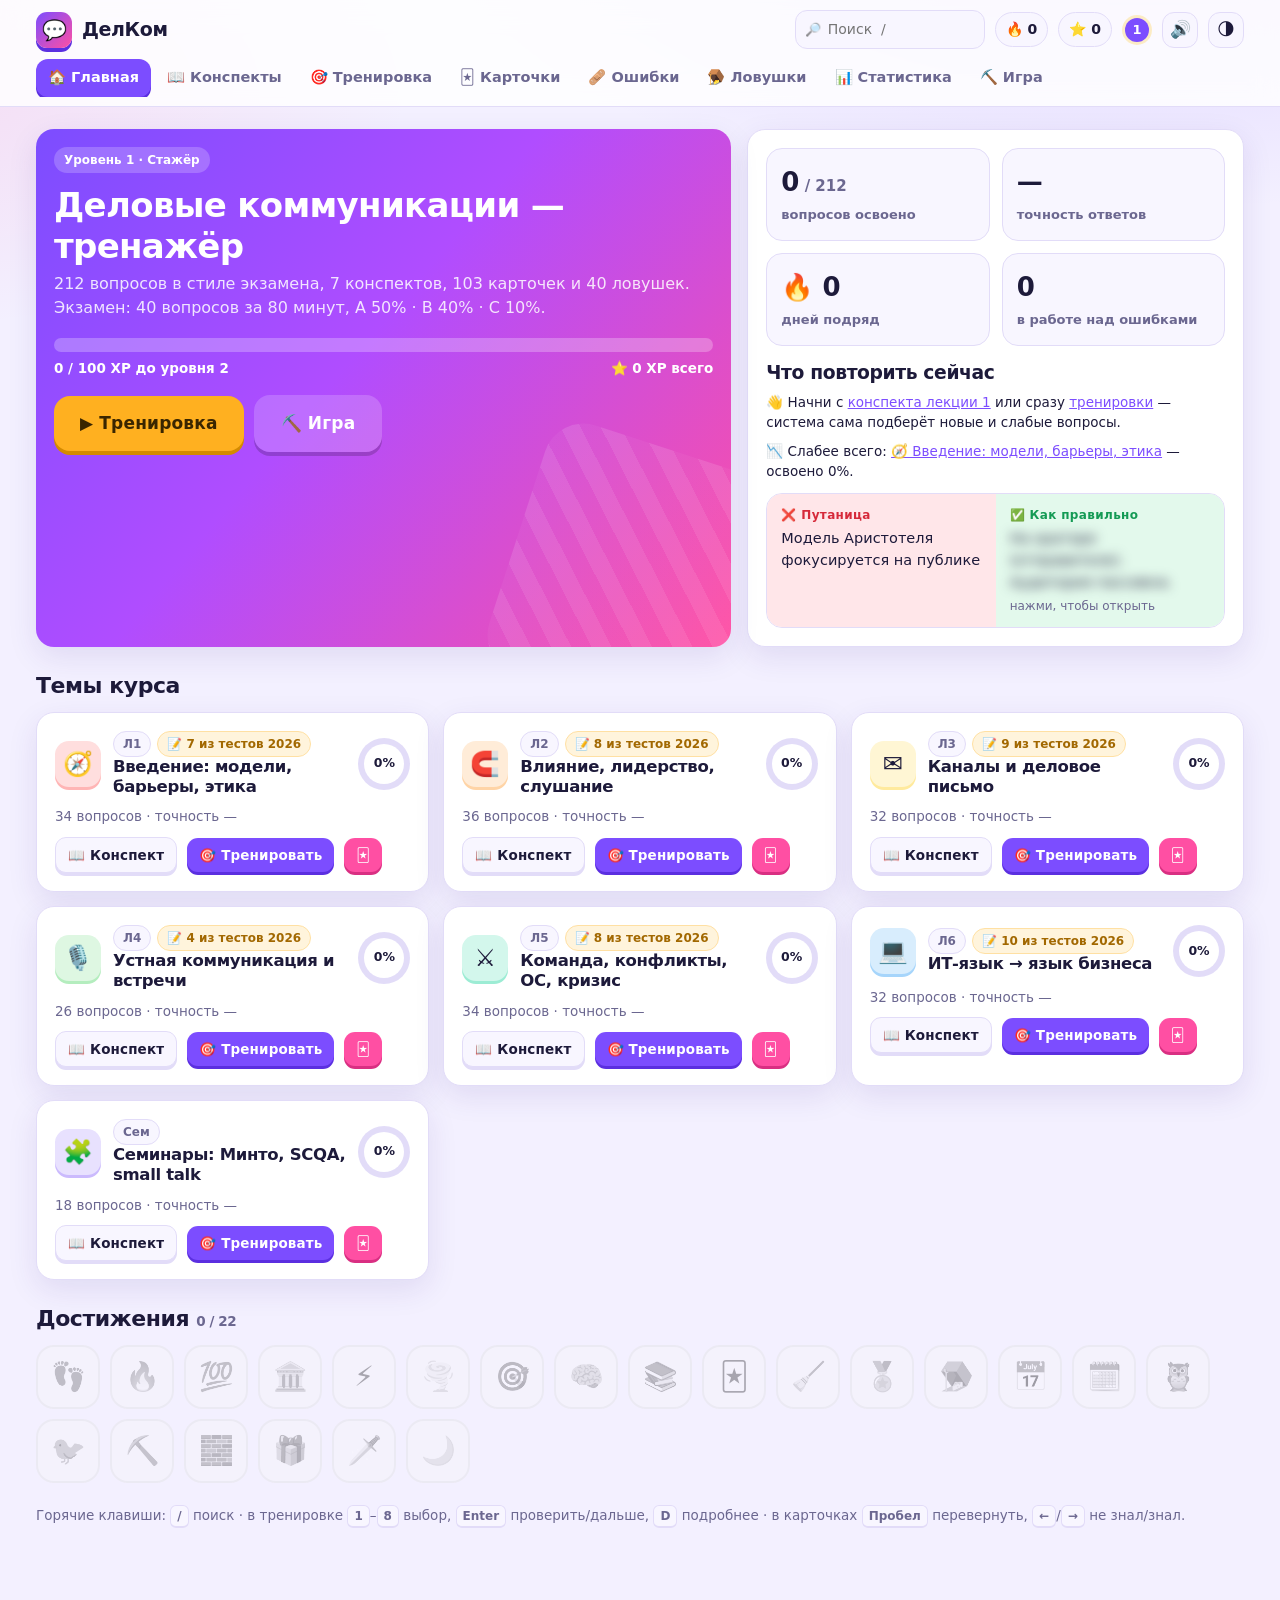
==== index.html @ ba34d6b8 "Add files via upload" ====
<!doctype html>
<html lang="ru">
<head>
<meta charset="utf-8">
<meta name="viewport" content="width=device-width, initial-scale=1">
<title>ДелКом тренажёр</title>
<meta name="description" content="Тренажёр к экзамену «Деловые коммуникации»: конспекты, вопросы уровней A/B/C, карточки, работа над ошибками и игра ДелКрафт.">
<link rel="icon" href="data:image/svg+xml,%3Csvg xmlns='http://www.w3.org/2000/svg' viewBox='0 0 64 64'%3E%3Cdefs%3E%3ClinearGradient id='g' x1='0' y1='0' x2='1' y2='1'%3E%3Cstop offset='0' stop-color='%237c4dff'/%3E%3Cstop offset='1' stop-color='%23ff4fa3'/%3E%3C/linearGradient%3E%3C/defs%3E%3Crect width='64' height='64' rx='16' fill='url(%23g)'/%3E%3Cpath d='M16 20h32v18H30l-8 8v-8h-6z' fill='%23fff'/%3E%3C/svg%3E">
<style>
:root {
  --bg: #f3f0ff;
  --bg2: #e9e3ff;
  --surface: #ffffff;
  --surface2: #f8f6ff;
  --ink: #1d1a3a;
  --muted: #6b6790;
  --line: #e2dcf8;
  --brand: #7c4dff;
  --brand-d: #5b2fe0;
  --pink: #ff4fa3;
  --pink-d: #d92f82;
  --ok: #1fc16b;
  --ok-d: #149a54;
  --ok-bg: #e3f9ec;
  --bad: #ff4d5e;
  --bad-d: #d6293a;
  --bad-bg: #ffe6e9;
  --warn: #ffb020;
  --warn-d: #d48a00;
  --warn-bg: #fff4dc;
  --xp: #ffc21a;
  --sky: #2ec5ff;
  --shadow: 0 10px 30px rgba(60, 30, 140, .10);
  --r: 18px;
  --font: ui-rounded, "SF Pro Rounded", system-ui, -apple-system, "Segoe UI", Roboto, sans-serif;
  color-scheme: light;
}
@media (prefers-color-scheme: dark) {
  :root:not([data-theme="light"]) {
    --bg: #100d26; --bg2: #171338; --surface: #1c1840; --surface2: #231f4c; --ink: #f3f0ff; --muted: #a9a4d0; --line: #2f2a5e;
    --ok-bg: #10331f; --bad-bg: #3a1420; --warn-bg: #3a2b0c; --shadow: 0 10px 30px rgba(0,0,0,.35); color-scheme: dark;
  }
}
:root[data-theme="dark"] {
  --bg: #100d26; --bg2: #171338; --surface: #1c1840; --surface2: #231f4c; --ink: #f3f0ff; --muted: #a9a4d0; --line: #2f2a5e;
  --ok-bg: #10331f; --bad-bg: #3a1420; --warn-bg: #3a2b0c; --shadow: 0 10px 30px rgba(0,0,0,.35); color-scheme: dark;
}

* { box-sizing: border-box; }
html, body { margin: 0; }
body {
  background: var(--bg);
  background-image: radial-gradient(1200px 500px at 90% -10%, rgba(124,77,255,.18), transparent 60%),
                    radial-gradient(900px 400px at -10% 10%, rgba(255,79,163,.12), transparent 60%);
  background-attachment: fixed;
  color: var(--ink);
  font-family: var(--font);
  font-size: 16px;
  line-height: 1.5;
  -webkit-font-smoothing: antialiased;
}
a { color: var(--brand); }
button { font: inherit; color: inherit; }
kbd { font: 600 12px/1 var(--font); padding: 3px 6px; border-radius: 6px; background: var(--surface2); border: 1px solid var(--line); border-bottom-width: 2px; color: var(--muted); }
.hidden { display: none !important; }

/* ---------- top bar ---------- */
.top {
  position: sticky; top: 0; z-index: 50;
  background: color-mix(in srgb, var(--surface) 82%, transparent);
  backdrop-filter: blur(14px); -webkit-backdrop-filter: blur(14px);
  border-bottom: 1px solid var(--line);
}
.top-in { max-width: 1240px; margin: 0 auto; padding: 10px 16px; display: flex; align-items: center; gap: 14px; }
.logo { display: flex; align-items: center; gap: 10px; text-decoration: none; color: var(--ink); font-weight: 800; letter-spacing: -.02em; font-size: 19px; white-space: nowrap; }
.logo-ico { width: 36px; height: 36px; border-radius: 11px; display: grid; place-items: center; font-size: 20px;
  background: linear-gradient(135deg, var(--brand), var(--pink)); box-shadow: 0 4px 0 var(--brand-d); }
.top-nav { max-width: 1240px; margin: 0 auto; padding: 0 16px 9px; }
.nav { display: flex; gap: 4px; overflow-x: auto; scrollbar-width: none; }
.nav::-webkit-scrollbar { display: none; }
.nav a { position: relative; padding: 8px 12px; border-radius: 12px; color: var(--muted); text-decoration: none; font-weight: 700; font-size: 14.5px; white-space: nowrap; transition: background .15s, color .15s; }
.nav a:hover { background: var(--surface2); color: var(--ink); }
.nav a.on { background: var(--brand); color: #fff; box-shadow: 0 3px 0 var(--brand-d); }
.nav .badge { position: absolute; top: 1px; right: 0; min-width: 18px; height: 18px; padding: 0 5px; border-radius: 9px; background: var(--bad); color: #fff; font-size: 11px; line-height: 18px; text-align: center; }
.hud { display: flex; align-items: center; gap: 10px; white-space: nowrap; }
.pill { display: inline-flex; align-items: center; gap: 6px; padding: 6px 10px; border-radius: 999px; background: var(--surface2); border: 1px solid var(--line); font-weight: 800; font-size: 14px; }
.lvl-badge { width: 30px; height: 30px; border-radius: 50%; display: grid; place-items: center; color: #fff; font-weight: 900; font-size: 13px;
  background: conic-gradient(var(--xp) calc(var(--p, 0) * 1%), color-mix(in srgb, var(--xp) 25%, transparent) 0); position: relative; }
.lvl-badge::after { content: attr(data-l); position: absolute; inset: 3px; border-radius: 50%; background: var(--brand); display: grid; place-items: center; }
.icon-btn { width: 36px; height: 36px; border-radius: 12px; border: 1px solid var(--line); background: var(--surface2); cursor: pointer; display: grid; place-items: center; font-size: 17px; }
.icon-btn:hover { background: var(--bg2); }
.search { position: relative; }
.search input { width: 190px; padding: 8px 12px 8px 32px; border-radius: 12px; border: 1px solid var(--line); background: var(--surface2); color: var(--ink); font: inherit; font-size: 14px; outline: none; transition: width .2s, border-color .2s; }
.search input:focus { width: 260px; border-color: var(--brand); }
.search::before { content: "🔎"; position: absolute; left: 10px; top: 50%; transform: translateY(-50%); font-size: 13px; opacity: .7; }

/* ---------- layout ---------- */
main { max-width: 1240px; margin: 0 auto; padding: 22px 16px 80px; }
h1, h2, h3, h4 { letter-spacing: -.02em; line-height: 1.2; }
h1 { font-size: 30px; margin: 0 0 6px; }
h2 { font-size: 22px; margin: 26px 0 12px; }
.sub { color: var(--muted); margin: 0 0 18px; }
.grid { display: grid; gap: 14px; }
.g2 { grid-template-columns: repeat(2, minmax(0, 1fr)); }
.g3 { grid-template-columns: repeat(3, minmax(0, 1fr)); }
.g4 { grid-template-columns: repeat(4, minmax(0, 1fr)); }
.card { background: var(--surface); border: 1px solid var(--line); border-radius: var(--r); padding: 18px; box-shadow: var(--shadow); }
.row { display: flex; align-items: center; gap: 10px; flex-wrap: wrap; }
.spacer { flex: 1; }
.muted { color: var(--muted); }
.small { font-size: 13.5px; }

/* ---------- buttons ---------- */
.btn { --c: var(--brand); --d: var(--brand-d); display: inline-flex; align-items: center; justify-content: center; gap: 8px;
  padding: 11px 18px; border-radius: 14px; border: 0; cursor: pointer; font-weight: 800; font-size: 15px; letter-spacing: .01em;
  background: var(--c); color: #fff; box-shadow: 0 4px 0 var(--d); transition: transform .08s, box-shadow .08s, filter .15s; text-decoration: none; user-select: none; }
.btn:hover { filter: brightness(1.06); }
.btn:active { transform: translateY(3px); box-shadow: 0 1px 0 var(--d); }
.btn[disabled] { opacity: .45; cursor: not-allowed; transform: none; }
.btn.pink { --c: var(--pink); --d: var(--pink-d); }
.btn.ok { --c: var(--ok); --d: var(--ok-d); }
.btn.bad { --c: var(--bad); --d: var(--bad-d); }
.btn.warn { --c: var(--warn); --d: var(--warn-d); color: #3a2600; }
.btn.ghost { background: var(--surface2); color: var(--ink); box-shadow: 0 4px 0 var(--line); border: 1px solid var(--line); }
.btn.sm { padding: 7px 12px; font-size: 13.5px; border-radius: 11px; box-shadow: 0 3px 0 var(--d); }
.btn.ghost.sm { box-shadow: 0 3px 0 var(--line); }
.btn.big { padding: 15px 26px; font-size: 17px; border-radius: 16px; }

.chip { display: inline-flex; align-items: center; gap: 6px; padding: 7px 12px; border-radius: 999px; border: 2px solid var(--line); background: var(--surface); cursor: pointer; font-weight: 700; font-size: 14px; user-select: none; transition: all .12s; }
.chip:hover { border-color: var(--brand); }
.chip.on { background: var(--brand); border-color: var(--brand); color: #fff; }
.tag { display: inline-flex; align-items: center; gap: 4px; padding: 3px 9px; border-radius: 999px; font-size: 12px; font-weight: 800; background: var(--surface2); border: 1px solid var(--line); color: var(--muted); }
.tag.lvA { background: #e0f7ff; color: #0880b0; border-color: #b8eaff; }
.tag.lvB { background: #f0e8ff; color: #6b34e8; border-color: #dccbff; }
.tag.lvC { background: #ffe6f2; color: #c3176c; border-color: #ffc6e1; }
.tag.y25 { background: #fff4dc; color: #a26800; border-color: #ffe0a3; }
.tag.disp { background: var(--warn-bg); color: var(--warn-d); border-color: var(--warn); cursor: help; }
:root[data-theme="dark"] .tag.lvA, :root[data-theme="dark"] .tag.lvB, :root[data-theme="dark"] .tag.lvC, :root[data-theme="dark"] .tag.y25 { background: var(--surface2); }
@media (prefers-color-scheme: dark) { :root:not([data-theme="light"]) .tag.lvA, :root:not([data-theme="light"]) .tag.lvB, :root:not([data-theme="light"]) .tag.lvC, :root:not([data-theme="light"]) .tag.y25 { background: var(--surface2); } }

/* ---------- home ---------- */
.hero { display: grid; grid-template-columns: 1.4fr 1fr; gap: 16px; align-items: stretch; }
.hero-main { position: relative; overflow: hidden; color: #fff; border: 0;
  background: linear-gradient(130deg, #7c4dff 0%, #b04dff 45%, #ff4fa3 100%); }
.hero-main h1 { font-size: 34px; }
.hero-main .sub { color: rgba(255,255,255,.85); }
.hero-main::after { content: ""; position: absolute; right: -40px; bottom: -60px; width: 260px; height: 260px; border-radius: 40px; transform: rotate(18deg);
  background: repeating-linear-gradient(45deg, rgba(255,255,255,.12) 0 18px, rgba(255,255,255,.04) 18px 36px); }
.xpbar { height: 14px; border-radius: 99px; background: rgba(255,255,255,.25); overflow: hidden; margin: 10px 0 6px; }
.xpbar > i { display: block; height: 100%; border-radius: 99px; background: linear-gradient(90deg, #ffe066, var(--xp)); box-shadow: inset 0 -3px 0 rgba(0,0,0,.12); transition: width .6s cubic-bezier(.2,.8,.2,1); }
.stat-big { font-size: 34px; font-weight: 900; letter-spacing: -.03em; line-height: 1; }
.kpis { display: grid; grid-template-columns: repeat(2, 1fr); gap: 12px; }
.kpi { padding: 14px; border-radius: 16px; background: var(--surface2); border: 1px solid var(--line); }
.kpi b { display: block; font-size: 26px; font-weight: 900; }
.kpi span { color: var(--muted); font-size: 13px; font-weight: 700; }

.topic-card { position: relative; display: flex; flex-direction: column; gap: 10px; overflow: hidden; }
.topic-card .top-row { display: flex; gap: 12px; align-items: center; }
.t-ico { width: 46px; height: 46px; border-radius: 14px; display: grid; place-items: center; font-size: 24px; flex: none; background: color-mix(in srgb, var(--tc) 22%, var(--surface)); box-shadow: 0 3px 0 color-mix(in srgb, var(--tc) 50%, var(--surface)); }
.topic-card h3 { margin: 0; font-size: 16.5px; }
.ring { --p: 0; width: 52px; height: 52px; border-radius: 50%; flex: none; margin-left: auto; display: grid; place-items: center;
  background: conic-gradient(var(--tc) calc(var(--p) * 1%), var(--line) 0); }
.ring span { width: 40px; height: 40px; border-radius: 50%; background: var(--surface); display: grid; place-items: center; font-weight: 900; font-size: 12.5px; }
.bar { height: 8px; border-radius: 99px; background: var(--line); overflow: hidden; }
.bar > i { display: block; height: 100%; background: var(--tc, var(--brand)); border-radius: 99px; }

.ach-shelf { display: flex; gap: 10px; flex-wrap: wrap; }
.ach { width: 64px; height: 64px; border-radius: 18px; display: grid; place-items: center; font-size: 28px; background: var(--surface2); border: 2px solid var(--line); position: relative; cursor: help; }
.ach.lock { filter: grayscale(1); opacity: .35; }
.ach.got { border-color: var(--xp); box-shadow: 0 4px 0 var(--warn-d); background: color-mix(in srgb, var(--xp) 18%, var(--surface)); }

/* ---------- theory ---------- */
.th-layout { display: grid; grid-template-columns: 260px minmax(0, 1fr); gap: 18px; align-items: start; }
.th-layout > * { min-width: 0; }
.th-side { position: sticky; top: 118px; display: flex; flex-direction: column; gap: 6px; }
.th-side a { display: flex; gap: 10px; align-items: center; padding: 9px 12px; border-radius: 13px; text-decoration: none; color: var(--ink); font-weight: 700; font-size: 14.5px; border: 2px solid transparent; }
.th-side a:hover { background: var(--surface); }
.th-side a.on { background: var(--surface); border-color: var(--tc); box-shadow: 0 3px 0 var(--tc); }
.th-side a .n { font-size: 11px; font-weight: 900; color: #fff; background: var(--tc); border-radius: 7px; padding: 2px 6px; min-width: 34px; text-align: center; }
.prose { font-size: 15.5px; }
.prose h4 { font-size: 17px; margin: 22px 0 8px; display: flex; align-items: center; gap: 8px; }
.prose h4::before { content: ""; width: 8px; height: 18px; border-radius: 4px; background: var(--tc, var(--brand)); }
.prose p, .prose ul, .prose ol { margin: 8px 0; }
.prose li { margin: 3px 0; }
.prose table.t { width: 100%; border-collapse: separate; border-spacing: 0; margin: 10px 0; border: 1px solid var(--line); border-radius: 14px; overflow: hidden; font-size: 14.5px; }
.prose table.t td, .prose table.t th { padding: 8px 11px; border-bottom: 1px solid var(--line); vertical-align: top; text-align: left; }
.prose table.t tr:last-child td { border-bottom: 0; }
.prose table.t th { background: var(--surface2); font-size: 13px; text-transform: uppercase; letter-spacing: .03em; color: var(--muted); }
.prose table.t td:first-child { font-weight: 600; }
.prose .mn { margin: 12px 0; padding: 12px 14px 12px 44px; border-radius: 14px; position: relative;
  background: color-mix(in srgb, var(--tc, var(--brand)) 12%, var(--surface)); border: 2px dashed color-mix(in srgb, var(--tc, var(--brand)) 55%, var(--surface)); }
.prose .mn::before { content: "💡"; position: absolute; left: 14px; top: 11px; font-size: 18px; }
.prose .chips { display: flex; flex-wrap: wrap; gap: 6px; }
.prose .chips span { padding: 5px 10px; border-radius: 10px; background: var(--surface2); border: 1px solid var(--line); font-weight: 700; font-size: 14px; }
.prose .src25 { padding: 10px 12px; border-radius: 12px; background: var(--warn-bg); border: 1px solid var(--warn); font-size: 14px; }
.full-toggle { margin-top: 18px; border-radius: 16px; border: 2px solid var(--line); background: var(--surface2); }
.full-toggle > summary { cursor: pointer; list-style: none; padding: 14px 16px; font-weight: 800; display: flex; align-items: center; gap: 10px; }
.full-toggle > summary::-webkit-details-marker { display: none; }
.full-toggle > summary::after { content: "▾"; margin-left: auto; transition: transform .2s; }
.full-toggle[open] > summary::after { transform: rotate(180deg); }
.full-toggle > .prose { padding: 0 16px 16px; }

.trap { display: grid; grid-template-columns: 1fr 1fr; gap: 0; border-radius: 16px; overflow: hidden; border: 1px solid var(--line); margin: 8px 0; cursor: pointer; }
.trap > div { padding: 12px 14px; font-size: 14.5px; }
.trap .b { background: var(--bad-bg); }
.trap .g { background: var(--ok-bg); }
.trap .b::before { content: "❌ Путаница"; display: block; font-weight: 900; font-size: 12px; color: var(--bad-d); margin-bottom: 4px; letter-spacing: .03em; }
.trap .g::before { content: "✅ Как правильно"; display: block; font-weight: 900; font-size: 12px; color: var(--ok-d); margin-bottom: 4px; letter-spacing: .03em; }
.trap.closed .g > span { filter: blur(6px); user-select: none; }
.trap.closed .g::after { content: "нажми, чтобы открыть"; display: block; font-size: 12px; color: var(--muted); margin-top: 4px; }

/* ---------- quiz ---------- */
.quiz-wrap { max-width: 860px; margin: 0 auto; }
.qbar { display: flex; align-items: center; gap: 12px; margin-bottom: 14px; }
.progress { flex: 1; height: 16px; border-radius: 99px; background: var(--line); overflow: hidden; }
.progress > i { display: block; height: 100%; border-radius: 99px; background: linear-gradient(90deg, var(--ok), #6ee7a0); box-shadow: inset 0 -4px 0 rgba(0,0,0,.12); transition: width .4s cubic-bezier(.2,.8,.2,1); }
.combo { font-weight: 900; color: var(--pink); min-width: 70px; text-align: right; }
.combo.pop { animation: pop .4s; }
@keyframes pop { 30% { transform: scale(1.35); } }
.qcard { padding: 24px; }
.qhead { display: flex; gap: 6px; flex-wrap: wrap; margin-bottom: 12px; }
.qtext { font-size: 19px; font-weight: 700; line-height: 1.45; white-space: pre-line; margin: 0 0 6px; }
.qhint { color: var(--muted); font-size: 13.5px; font-weight: 700; margin-bottom: 14px; }
.opts { display: flex; flex-direction: column; gap: 10px; }
.opt { display: flex; gap: 12px; align-items: flex-start; text-align: left; width: 100%; padding: 13px 14px; border-radius: 16px; cursor: pointer;
  background: var(--surface); border: 2px solid var(--line); box-shadow: 0 4px 0 var(--line); font-size: 15.5px; font-weight: 600; transition: transform .08s, border-color .12s, background .12s; }
.opt:hover:not(:disabled) { border-color: var(--brand); }
.opt:active:not(:disabled) { transform: translateY(2px); box-shadow: 0 2px 0 var(--line); }
.opt .k { flex: none; width: 28px; height: 28px; border-radius: 9px; display: grid; place-items: center; font-size: 13px; font-weight: 900; background: var(--surface2); border: 1px solid var(--line); color: var(--muted); }
.opt.multi .k { border-radius: 7px; }
.opt.sel { border-color: var(--brand); background: color-mix(in srgb, var(--brand) 9%, var(--surface)); box-shadow: 0 4px 0 var(--brand); }
.opt.sel .k { background: var(--brand); color: #fff; border-color: var(--brand); }
.opt.right { border-color: var(--ok); background: var(--ok-bg); box-shadow: 0 4px 0 var(--ok-d); }
.opt.right .k { background: var(--ok); color: #fff; border-color: var(--ok); }
.opt.wrong { border-color: var(--bad); background: var(--bad-bg); box-shadow: 0 4px 0 var(--bad-d); animation: shake .35s; }
.opt.wrong .k { background: var(--bad); color: #fff; border-color: var(--bad); }
.opt.missed { border-color: var(--warn); border-style: dashed; background: var(--warn-bg); box-shadow: 0 4px 0 var(--warn-d); }
.opt.missed .k { background: var(--warn); color: #3a2600; border-color: var(--warn); }
.opt:disabled { cursor: default; }
.opt .lab { flex: 1; }
.opt .mark { font-size: 12px; font-weight: 900; margin-left: 6px; }
@keyframes shake { 20%, 60% { transform: translateX(-5px); } 40%, 80% { transform: translateX(5px); } }
.feedback { margin-top: 16px; border-radius: 18px; padding: 16px 18px; border: 2px solid; animation: rise .25s ease-out; }
@keyframes rise { from { opacity: 0; transform: translateY(8px); } }
.feedback.ok { background: var(--ok-bg); border-color: var(--ok); }
.feedback.no { background: var(--bad-bg); border-color: var(--bad); }
.feedback h3 { margin: 0 0 6px; font-size: 19px; }
.feedback .more { margin-top: 10px; padding-top: 10px; border-top: 1px dashed var(--line); font-size: 14.5px; }
.feedback .disp-note { margin-top: 10px; padding: 9px 11px; border-radius: 12px; background: var(--warn-bg); border: 1px solid var(--warn); font-size: 13.5px; }
.qfoot { display: flex; align-items: center; gap: 10px; margin-top: 16px; flex-wrap: wrap; }
.xp-fly { position: fixed; z-index: 400; pointer-events: none; font-weight: 900; color: var(--xp); font-size: 22px; text-shadow: 0 2px 0 var(--warn-d); animation: fly 1.1s ease-out forwards; }
@keyframes fly { to { transform: translateY(-70px) scale(1.2); opacity: 0; } }

.setup .grp { margin: 14px 0; }
.setup .grp > b { display: block; margin-bottom: 8px; font-size: 13px; text-transform: uppercase; letter-spacing: .05em; color: var(--muted); }
.setup .chips { display: flex; flex-wrap: wrap; gap: 8px; }

.result-hero { text-align: center; padding: 30px 20px; }
.result-hero .score { font-size: 64px; font-weight: 900; letter-spacing: -.04em; line-height: 1; background: linear-gradient(135deg, var(--brand), var(--pink)); -webkit-background-clip: text; background-clip: text; color: transparent; }
.mist-list .mi { padding: 12px 0; border-bottom: 1px solid var(--line); }
.mist-list .mi:last-child { border-bottom: 0; }
.mist-list .ans { color: var(--ok-d); font-weight: 700; }

/* ---------- flash cards ---------- */
.fc-stage { max-width: 680px; margin: 0 auto; perspective: 1400px; }
.fc { position: relative; height: 330px; cursor: pointer; transform-style: preserve-3d; transition: transform .55s cubic-bezier(.2,.8,.2,1); }
.fc.flip { transform: rotateY(180deg); }
.fc .face { position: absolute; inset: 0; backface-visibility: hidden; -webkit-backface-visibility: hidden; border-radius: 26px; padding: 28px; display: flex; flex-direction: column; align-items: center; justify-content: center; text-align: center;
  border: 2px solid var(--line); box-shadow: 0 8px 0 var(--line), var(--shadow); background: var(--surface); }
.fc .front { font-size: 25px; font-weight: 800; }
.fc .front::before { content: "?"; position: absolute; top: 16px; right: 20px; font-size: 40px; font-weight: 900; color: color-mix(in srgb, var(--tc) 40%, transparent); }
.fc .back { transform: rotateY(180deg); font-size: 19px; font-weight: 600; background: color-mix(in srgb, var(--tc) 10%, var(--surface)); border-color: var(--tc); box-shadow: 0 8px 0 var(--tc), var(--shadow); }
.fc .face .t { position: absolute; top: 16px; left: 20px; }
.fc-actions { display: flex; gap: 12px; justify-content: center; margin-top: 26px; }
.fc-actions .btn { min-width: 170px; }

/* ---------- stats ---------- */
.heat { display: grid; grid-template-columns: minmax(170px, 1.4fr) repeat(5, minmax(64px, 1fr)); gap: 6px; font-size: 14px; }
.heat .h { font-weight: 800; color: var(--muted); font-size: 12px; text-transform: uppercase; letter-spacing: .04em; align-self: end; padding-bottom: 4px; }
.heat .cell { border-radius: 10px; padding: 9px 6px; text-align: center; font-weight: 800; color: #fff; text-shadow: 0 1px 0 rgba(0,0,0,.2); }
.heat .cell.na { background: var(--surface2); color: var(--muted); text-shadow: none; border: 1px dashed var(--line); }
.heat .name { display: flex; align-items: center; gap: 8px; font-weight: 700; }
.cal { display: grid; grid-template-columns: repeat(15, 1fr); gap: 5px; }
.cal i { aspect-ratio: 1; border-radius: 6px; background: var(--line); }

/* ---------- search ---------- */
.sr { padding: 12px 0; border-bottom: 1px solid var(--line); }
.sr mark { background: color-mix(in srgb, var(--xp) 55%, transparent); color: inherit; border-radius: 4px; padding: 0 2px; }

/* ---------- toasts / modals ---------- */
.toasts { position: fixed; right: 16px; bottom: 16px; z-index: 500; display: flex; flex-direction: column; gap: 10px; align-items: flex-end; }
.toast { display: flex; gap: 12px; align-items: center; padding: 12px 16px; border-radius: 16px; background: var(--surface); border: 2px solid var(--xp); box-shadow: 0 5px 0 var(--warn-d), var(--shadow); max-width: 340px; animation: tin .35s cubic-bezier(.2,1.4,.4,1); }
.toast .i { font-size: 30px; }
.toast b { display: block; }
@keyframes tin { from { transform: translateX(120%) scale(.8); } }
.modal-bg { position: fixed; inset: 0; z-index: 600; background: rgba(10, 6, 30, .55); backdrop-filter: blur(4px); display: grid; place-items: center; padding: 16px; animation: fade .2s; }
@keyframes fade { from { opacity: 0; } }
.modal { width: min(720px, 100%); max-height: calc(100vh - 32px); overflow: auto; background: var(--surface); border-radius: 24px; border: 2px solid var(--line); box-shadow: 0 10px 0 var(--line), 0 30px 60px rgba(0,0,0,.35); padding: 24px; animation: zin .3s cubic-bezier(.2,1.3,.4,1); }
@keyframes zin { from { transform: scale(.85); opacity: 0; } }
.levelup { text-align: center; }
.levelup .big { font-size: 84px; font-weight: 900; line-height: 1; background: linear-gradient(135deg, var(--xp), var(--pink)); -webkit-background-clip: text; background-clip: text; color: transparent; }
#confetti { position: fixed; inset: 0; pointer-events: none; z-index: 700; }

/* ---------- game page ---------- */
.game-shell { position: relative; border-radius: 22px; overflow: hidden; border: 2px solid var(--line); box-shadow: var(--shadow); background: #000; height: min(74vh, 760px); }
.game-shell.fs { position: fixed; inset: 0; height: 100vh; border-radius: 0; z-index: 300; border: 0; }
.game-shell:fullscreen { height: 100vh; border-radius: 0; border: 0; }
.game-shell canvas.g3d { display: block; width: 100%; height: 100%; }
.g-ui { position: absolute; inset: 0; pointer-events: none; font-family: var(--font); color: #fff; }
.g-cross { position: absolute; left: 50%; top: 50%; width: 22px; height: 22px; transform: translate(-50%, -50%); mix-blend-mode: difference; }
.g-cross::before, .g-cross::after { content: ""; position: absolute; background: #fff; }
.g-cross::before { left: 10px; top: 0; width: 2px; height: 22px; }
.g-cross::after { top: 10px; left: 0; height: 2px; width: 22px; }
.g-hotbar { position: absolute; left: 50%; bottom: 14px; transform: translateX(-50%); display: flex; gap: 4px; padding: 5px; background: rgba(0,0,0,.45); border-radius: 12px; border: 2px solid rgba(255,255,255,.25); }
.g-slot { width: 52px; height: 52px; border-radius: 8px; background: rgba(255,255,255,.08); border: 2px solid rgba(255,255,255,.15); position: relative; display: grid; place-items: center; }
.g-slot canvas { width: 36px; height: 36px; image-rendering: pixelated; }
.g-slot.on { border-color: #fff; background: rgba(255,255,255,.22); transform: scale(1.08); }
.g-slot .cnt { position: absolute; right: 4px; bottom: 1px; font-weight: 900; font-size: 13px; text-shadow: 1px 1px 0 #000; }
.g-slot .num { position: absolute; left: 4px; top: 1px; font-size: 10px; opacity: .6; }
.g-stats { position: absolute; left: 50%; bottom: 80px; white-space: nowrap; transform: translateX(-50%); display: flex; gap: 18px; font-size: 18px; text-shadow: 1px 1px 0 #000; }
.g-hearts span { display: inline-block; width: 18px; text-align: center; }
.g-top { position: absolute; left: 12px; top: 10px; font-size: 13px; text-shadow: 1px 1px 0 #000; line-height: 1.5; opacity: .92; }
.g-msg { position: absolute; left: 50%; top: 22%; transform: translateX(-50%); font-size: 22px; font-weight: 900; text-shadow: 2px 2px 0 #000; text-align: center; transition: opacity .4s; }
.g-hurt { position: absolute; inset: 0; background: radial-gradient(ellipse at center, transparent 40%, rgba(255,0,0,.55)); opacity: 0; transition: opacity .25s; }
.g-water { position: absolute; inset: 0; background: rgba(30,90,200,.38); opacity: 0; transition: opacity .2s; }
.g-overlay { position: absolute; inset: 0; display: grid; place-items: center; background: rgba(8,6,24,.72); pointer-events: auto; padding: 16px; }
.g-panel { width: min(980px, 100%); max-height: 100%; overflow: auto; background: var(--surface); color: var(--ink); border-radius: 22px; border: 2px solid var(--line); box-shadow: 0 8px 0 var(--line); padding: 20px; }
.wardrobe { display: grid; grid-template-columns: 300px minmax(0, 1fr); gap: 18px; }
.wd-prev { border-radius: 18px; background: linear-gradient(180deg, #7fc8ff, #d8f0ff 70%, #8bd36b 70%, #5aa846); height: 380px; position: relative; overflow: hidden; }
.wd-prev canvas { width: 100%; height: 100%; display: block; }
.wd-tabs { display: flex; gap: 6px; flex-wrap: wrap; margin-bottom: 10px; }
.wd-items { display: grid; grid-template-columns: repeat(auto-fill, minmax(92px, 1fr)); gap: 8px; max-height: 260px; overflow: auto; padding: 2px; }
.wd-item { position: relative; padding: 8px 6px; border-radius: 12px; border: 2px solid var(--line); background: var(--surface2); cursor: pointer; text-align: center; font-size: 12.5px; font-weight: 700; box-shadow: 0 3px 0 var(--line); }
.wd-item .sw { width: 34px; height: 34px; border-radius: 9px; margin: 0 auto 5px; border: 2px solid rgba(0,0,0,.15); display: grid; place-items: center; font-size: 18px; }
.wd-item.on { border-color: var(--brand); box-shadow: 0 3px 0 var(--brand); background: color-mix(in srgb, var(--brand) 10%, var(--surface)); }
.wd-item.lock { opacity: .5; cursor: not-allowed; }
.wd-item.lock::after { content: "🔒"; position: absolute; top: 3px; right: 5px; font-size: 13px; }
.wd-item .req { display: block; font-size: 10.5px; color: var(--muted); font-weight: 800; }
.wd-colors { display: flex; gap: 6px; flex-wrap: wrap; margin-top: 10px; }
.wd-color { width: 30px; height: 30px; border-radius: 9px; border: 3px solid var(--surface); box-shadow: 0 0 0 2px var(--line); cursor: pointer; }
.wd-color.on { box-shadow: 0 0 0 3px var(--brand); }
.g-help { display: grid; grid-template-columns: repeat(2, 1fr); gap: 6px 16px; font-size: 14px; margin: 12px 0; }
.g-help div { display: flex; gap: 8px; align-items: center; }
.g-inv { display: grid; grid-template-columns: repeat(auto-fill, minmax(64px, 1fr)); gap: 8px; }
.g-inv button { padding: 6px; border-radius: 12px; border: 2px solid var(--line); background: var(--surface2); cursor: pointer; font-size: 11px; font-weight: 700; }
.g-inv button canvas { width: 40px; height: 40px; image-rendering: pixelated; display: block; margin: 0 auto 3px; }
.g-inv button.on { border-color: var(--brand); }

/* ---------- responsive ---------- */
@media (max-width: 1020px) {
  .hero { grid-template-columns: 1fr; }
  .g4 { grid-template-columns: repeat(2, minmax(0, 1fr)); }
  .g3 { grid-template-columns: repeat(2, minmax(0, 1fr)); }
  .th-layout { grid-template-columns: 1fr; }
  .th-side { position: static; flex-direction: row; overflow-x: auto; }
  .th-side a { white-space: nowrap; }
  .wardrobe { grid-template-columns: 1fr; }
  .search input, .search input:focus { width: 150px; }
}
@media (max-width: 640px) {
  .hud { gap: 6px; }
  .hud .pill#streakPill, .hud #xpPill, .hud #soundBtn { display: none; }
  .search input, .search input:focus { width: 104px; }
  .logo span:last-child { display: none; }
  .g2, .g3, .g4 { grid-template-columns: 1fr; }
  .trap { grid-template-columns: 1fr; }
  .prose table.t { display: block; overflow-x: auto; }
  .prose { overflow-wrap: break-word; }
  .heat { grid-template-columns: minmax(120px, 1.4fr) repeat(5, minmax(44px, 1fr)); font-size: 12px; }
  h1 { font-size: 25px; }
  .qtext { font-size: 17px; }
  .fc-actions .btn { min-width: 0; flex: 1; }
}
@media (prefers-reduced-motion: reduce) { *, *::before, *::after { animation-duration: .01ms !important; transition-duration: .01ms !important; } }

/* ===== ДелКрафт: интерфейс в стиле Minecraft ===== */
.g-overlay.mc-dim { background: rgba(0,0,0,.5); }
.g-overlay:has(.mc-death) { background: rgba(110,0,0,.55); }
.g-fire { position: absolute; inset: 0; background: linear-gradient(to top, rgba(255,110,0,.6), rgba(255,180,40,.15) 40%, transparent 60%); opacity: 0; transition: opacity .2s; }
.g-fade { position: absolute; inset: 0; background: #000; opacity: 0; }
.mc-cross { position: absolute; left: 50%; top: 50%; width: 20px; height: 20px; transform: translate(-50%, -50%); mix-blend-mode: difference; }
.mc-cross::before, .mc-cross::after { content: ""; position: absolute; background: #fff; }
.mc-cross::before { left: 9px; top: 0; width: 2px; height: 20px; }
.mc-cross::after { top: 9px; left: 0; height: 2px; width: 20px; }
.mc-atk { position: absolute; left: 1px; top: 26px; height: 4px; background: #fff; transition: opacity .15s; }
.mc-name { position: absolute; left: 50%; bottom: 96px; transform: translateX(-50%); font-weight: 800; font-size: 15px; text-shadow: 2px 2px 0 #3f3f3f; opacity: 0; white-space: nowrap; }
.mc-hud { position: absolute; left: 50%; bottom: 4px; transform: translateX(-50%); width: 364px; display: flex; flex-direction: column; align-items: center; image-rendering: pixelated; }
.mc-bars { width: 364px; display: flex; justify-content: space-between; align-items: flex-end; margin-bottom: 2px; }
.mc-side { display: flex; flex-direction: column; gap: 1px; }
.mc-side.right { align-items: flex-end; }
.mc-row9 { display: flex; height: 18px; }
.mc-row9 img { width: 18px; height: 18px; margin-right: -1px; image-rendering: pixelated; }
.mc-food { flex-direction: row-reverse; }
.mc-food img { margin: 0 0 0 -1px; }
.mc-xp { position: relative; width: 362px; height: 9px; margin: 14px 0 3px; background: #101010; border: 1px solid #000; box-shadow: inset 0 0 0 1px #2a2a2a; }
.mc-xp i { position: absolute; left: 0; top: 0; bottom: 0; background: linear-gradient(#b8ff5a, #6fdc1a); }
.mc-xp span { position: absolute; left: 50%; top: -17px; transform: translateX(-50%); color: #80ff20; font-weight: 900; font-size: 15px; text-shadow: 1px 0 #000, -1px 0 #000, 0 1px #000, 0 -1px #000, 2px 2px #000; }
.mc-hotbar { display: flex; background: rgba(0,0,0,.25); border: 2px solid rgba(0,0,0,.65); }
.mc-hslot { width: 40px; height: 40px; position: relative; display: grid; place-items: center; background: rgba(140,140,140,.42); box-shadow: inset 0 0 0 2px rgba(60,60,60,.85), inset 2px 2px 0 2px rgba(200,200,200,.3); }
.mc-hslot.on { box-shadow: 0 0 0 3px #fff, inset 0 0 0 2px #000; z-index: 1; background: rgba(170,170,170,.5); }
.mc-hslot img, .mc-slot img, .mc-cursor .stk img { width: 32px; height: 32px; image-rendering: pixelated; pointer-events: none; display: block; }
.mc-hslot .n, .mc-slot .n, .mc-cursor .stk .n { position: absolute; right: 1px; bottom: -2px; font-weight: 900; font-size: 15px; color: #fff; text-shadow: 2px 2px 0 #3f3f3f; pointer-events: none; font-style: normal; }
.mc-hslot .dur, .mc-slot .dur { position: absolute; left: 4px; right: 4px; bottom: 3px; height: 3px; background: #000; pointer-events: none; }
.mc-hslot .dur i, .mc-slot .dur i { display: block; height: 2px; }
.mc-wrap { display: flex; gap: 10px; align-items: flex-start; max-height: 100%; max-width: 100%; }
.mc-panel { background: #c6c6c6; color: #3f3f3f; padding: 10px 12px 12px; border: 3px solid; border-color: #fff #555 #555 #fff; box-shadow: 0 0 0 2px #000, 0 18px 50px rgba(0,0,0,.5); border-radius: 4px; max-height: 100%; overflow: auto; font-family: var(--font); user-select: none; }
.mc-title { font-weight: 800; font-size: 14px; color: #404040; margin: 0 0 4px; }
.mc-slot { width: 40px; height: 40px; box-sizing: border-box; position: relative; display: grid; place-items: center; background: #8b8b8b; border: 2px solid; border-color: #373737 #fff #fff #373737; }
.mc-slot.hov::after { content: ""; position: absolute; inset: 0; background: rgba(255,255,255,.45); pointer-events: none; }
.mc-slot.big { width: 54px; height: 54px; }
.mc-slot.sm { width: 36px; height: 36px; }
.mc-slot.sm img { width: 26px; height: 26px; }
.mc-slot.can { background: #9bc27a; }
.mc-slot.cant img { opacity: .4; filter: grayscale(.7); }
.mc-slot.armor::before { position: absolute; font-size: 20px; opacity: .3; filter: grayscale(1); pointer-events: none; }
.mc-slot.a0::before { content: "⛑"; } .mc-slot.a1::before { content: "🦺"; } .mc-slot.a2::before { content: "👖"; } .mc-slot.a3::before { content: "🥾"; }
.mc-slot.trash { font-size: 20px; margin-left: 10px; }
.mc-grid9 { display: grid; grid-template-columns: repeat(9, 40px); }
.mc-gridN { display: grid; }
.mc-scroll { max-height: 240px; overflow-y: auto; overflow-x: hidden; padding-right: 2px; }
.mc-craft { display: flex; align-items: center; gap: 12px; }
.mc-arrow { font-size: 30px; color: #8b8b8b; font-weight: 900; }
.mc-row { display: flex; gap: 12px; }
.mc-col { display: flex; flex-direction: column; }
.mc-portrait { width: 104px; height: 160px; background: #000; border: 2px solid; border-color: #373737 #fff #fff #373737; display: grid; place-items: center; }
.mc-portrait img { width: 64px; height: 128px; image-rendering: pixelated; }
.mc-foot { display: flex; gap: 10px; align-items: center; margin-top: 10px; flex-wrap: wrap; }
.mc-btn { display: inline-block; background: #727272; color: #fff; border: 2px solid; border-color: #b0b0b0 #2a2a2a #2a2a2a #b0b0b0; box-shadow: 0 0 0 1px #000; padding: 4px 10px; font-weight: 800; font-size: 13px; text-shadow: 1px 1px 0 #3f3f3f; cursor: pointer; user-select: none; }
.mc-btn:hover { background: #7f8fc0; }
.mc-btn.on { background: #4f7a32; }
.mc-btn.big { display: block; min-width: 280px; margin: 10px auto 0; padding: 10px 24px; font-size: 17px; font-family: var(--font); }
.mc-hint { font-size: 11.5px; color: #555; line-height: 1.35; }
.mc-book { width: 262px; display: flex; flex-direction: column; }
.mc-book-list { max-height: 400px; overflow-y: auto; padding-right: 4px; }
.mc-book-grid { display: grid; grid-template-columns: repeat(6, 36px); gap: 2px; }
.mc-cat { font-size: 12px; font-weight: 800; margin: 8px 0 3px; color: #404040; }
.mc-furnace { display: flex; align-items: center; gap: 16px; margin: 4px 0; }
.mc-flame { width: 26px; height: 26px; margin: 4px auto; position: relative; background: #8b8b8b; overflow: hidden; clip-path: polygon(50% 0, 85% 40%, 95% 75%, 75% 100%, 25% 100%, 5% 75%, 15% 40%); }
.mc-flame i { position: absolute; left: 0; right: 0; bottom: 0; background: linear-gradient(#fff36a, #ff8a00 60%, #e03a00); }
.mc-progress { width: 52px; height: 18px; background: #8b8b8b; position: relative; clip-path: polygon(0 30%, 65% 30%, 65% 0, 100% 50%, 65% 100%, 65% 70%, 0 70%); }
.mc-progress i { position: absolute; left: 0; top: 0; bottom: 0; background: #fff; }
.mc-tabs { display: flex; gap: 4px; margin-bottom: 8px; flex-wrap: wrap; }
.mc-cursor { position: fixed; left: 0; top: 0; z-index: 2147483000; pointer-events: none; display: none; }
.mc-cursor .arrow { position: absolute; left: 0; top: 0; width: 16px; height: 22px; background: url("data:image/svg+xml,%3Csvg xmlns='http://www.w3.org/2000/svg' viewBox='0 0 16 22'%3E%3Cpath d='M1 1v16l4-4 3 7 3-1-3-7h6z' fill='%23fff' stroke='%23000' stroke-width='1.4' stroke-linejoin='round'/%3E%3C/svg%3E") no-repeat; }
.mc-cursor.native .arrow { display: none; }
.mc-cursor .stk { position: absolute; left: -16px; top: -16px; width: 32px; height: 32px; }
.mc-tip { position: absolute; z-index: 30; display: none; pointer-events: none; background: rgba(16,0,16,.94); border: 2px solid #2d0a62; box-shadow: 0 0 0 1px #100010; color: #fff; padding: 4px 8px; font-size: 13px; font-weight: 700; max-width: 380px; text-shadow: 1px 1px 0 #3f3f3f; }
.mc-death { text-align: center; color: #fff; }
.mc-death h1 { font-size: 46px; margin: 0 0 8px; text-shadow: 3px 3px 0 #3f0000; }
.mc-death p { font-weight: 700; text-shadow: 1px 1px 0 #000; }
.mc-resume { color: #fff; font-size: 22px; font-weight: 900; padding: 18px 30px; background: rgba(0,0,0,.55); border-radius: 14px; border: 2px solid rgba(255,255,255,.3); cursor: pointer; text-shadow: 2px 2px 0 #000; }
.game-shell:fullscreen .modal-bg { z-index: 5000; }
@media (max-width: 700px) {
  .mc-hud { transform: translateX(-50%) scale(.72); transform-origin: bottom center; }
  .mc-wrap { flex-direction: column; overflow: auto; }
  .mc-panel { transform-origin: top center; }
}

</style>
</head>
<body>
<header class="top">
  <div class="top-in">
    <a class="logo" href="#home"><span class="logo-ico">💬</span><span>ДелКом</span></a>
    <span class="spacer"></span>
    <div class="hud">
      <label class="search"><input id="searchIn" type="search" placeholder="Поиск  /" aria-label="Поиск по материалам"></label>
      <span class="pill" id="streakPill" title="Дней подряд">🔥 0</span>
      <span class="pill" id="xpPill" title="Опыт">⭐ 0</span>
      <span class="lvl-badge" id="lvlBadge" data-l="1"></span>
      <button class="icon-btn" id="soundBtn" title="Звук">🔊</button>
      <button class="icon-btn" id="themeBtn" title="Тема: авто / светлая / тёмная">🌗</button>
    </div>
  </div>
  <div class="top-nav">
    <nav class="nav">
      <a href="#home" data-r="home">🏠 Главная</a>
      <a href="#theory/l1" data-r="theory">📖 Конспекты</a>
      <a href="#train" data-r="train">🎯 Тренировка</a>
      <a href="#cards" data-r="cards">🃏 Карточки</a>
      <a href="#mistakes" data-r="mistakes">🩹 Ошибки<span class="badge hidden" id="mistBadge">0</span></a>
      <a href="#traps" data-r="traps">🪤 Ловушки</a>
      <a href="#stats" data-r="stats">📊 Статистика</a>
      <a href="#game" data-r="game">⛏️ Игра</a>
    </nav>
  </div>
</header>
<main id="main"></main>
<script>/**
 * @license
 * Copyright 2010-2021 Three.js Authors
 * SPDX-License-Identifier: MIT
 */
!function(t,e){"object"==typeof exports&&"undefined"!=typeof module?e(exports):"function"==typeof define&&define.amd?define(["exports"],e):e((t="undefined"!=typeof globalThis?globalThis:t||self).THREE={})}(this,(function(t){"use strict";const e="128",n=100,i=300,r=301,s=302,a=303,o=304,l=306,c=307,h=1e3,u=1001,d=1002,p=1003,m=1004,f=1005,g=1006,v=1007,y=1008,x=1009,_=1012,w=1014,b=1015,M=1016,S=1020,T=1022,E=1023,A=1026,L=1027,R=33776,C=33777,P=33778,D=33779,I=35840,N=35841,B=35842,z=35843,F=37492,O=37496,H=2300,G=2301,U=2302,k=2400,V=2401,W=2402,j=2500,q=2501,X=3e3,Y=3001,Z=3007,J=3002,Q=3004,K=3005,$=3006,tt=7680,et=35044,nt=35048,it="300 es";class rt{addEventListener(t,e){void 0===this._listeners&&(this._listeners={});const n=this._listeners;void 0===n[t]&&(n[t]=[]),-1===n[t].indexOf(e)&&n[t].push(e)}hasEventListener(t,e){if(void 0===this._listeners)return!1;const n=this._listeners;return void 0!==n[t]&&-1!==n[t].indexOf(e)}removeEventListener(t,e){if(void 0===this._listeners)return;const n=this._listeners[t];if(void 0!==n){const t=n.indexOf(e);-1!==t&&n.splice(t,1)}}dispatchEvent(t){if(void 0===this._listeners)return;const e=this._listeners[t.type];if(void 0!==e){t.target=this;const n=e.slice(0);for(let e=0,i=n.length;e<i;e++)n[e].call(this,t);t.target=null}}}const st=[];for(let t=0;t<256;t++)st[t]=(t<16?"0":"")+t.toString(16);let at=1234567;const ot=Math.PI/180,lt=180/Math.PI;function ct(){const t=4294967295*Math.random()|0,e=4294967295*Math.random()|0,n=4294967295*Math.random()|0,i=4294967295*Math.random()|0;return(st[255&t]+st[t>>8&255]+st[t>>16&255]+st[t>>24&255]+"-"+st[255&e]+st[e>>8&255]+"-"+st[e>>16&15|64]+st[e>>24&255]+"-"+st[63&n|128]+st[n>>8&255]+"-"+st[n>>16&255]+st[n>>24&255]+st[255&i]+st[i>>8&255]+st[i>>16&255]+st[i>>24&255]).toUpperCase()}function ht(t,e,n){return Math.max(e,Math.min(n,t))}function ut(t,e){return(t%e+e)%e}function dt(t,e,n){return(1-n)*t+n*e}function pt(t){return 0==(t&t-1)&&0!==t}function mt(t){return Math.pow(2,Math.ceil(Math.log(t)/Math.LN2))}function ft(t){return Math.pow(2,Math.floor(Math.log(t)/Math.LN2))}var gt=Object.freeze({__proto__:null,DEG2RAD:ot,RAD2DEG:lt,generateUUID:ct,clamp:ht,euclideanModulo:ut,mapLinear:function(t,e,n,i,r){return i+(t-e)*(r-i)/(n-e)},inverseLerp:function(t,e,n){return t!==e?(n-t)/(e-t):0},lerp:dt,damp:function(t,e,n,i){return dt(t,e,1-Math.exp(-n*i))},pingpong:function(t,e=1){return e-Math.abs(ut(t,2*e)-e)},smoothstep:function(t,e,n){return t<=e?0:t>=n?1:(t=(t-e)/(n-e))*t*(3-2*t)},smootherstep:function(t,e,n){return t<=e?0:t>=n?1:(t=(t-e)/(n-e))*t*t*(t*(6*t-15)+10)},randInt:function(t,e){return t+Math.floor(Math.random()*(e-t+1))},randFloat:function(t,e){return t+Math.random()*(e-t)},randFloatSpread:function(t){return t*(.5-Math.random())},seededRandom:function(t){return void 0!==t&&(at=t%2147483647),at=16807*at%2147483647,(at-1)/2147483646},degToRad:function(t){return t*ot},radToDeg:function(t){return t*lt},isPowerOfTwo:pt,ceilPowerOfTwo:mt,floorPowerOfTwo:ft,setQuaternionFromProperEuler:function(t,e,n,i,r){const s=Math.cos,a=Math.sin,o=s(n/2),l=a(n/2),c=s((e+i)/2),h=a((e+i)/2),u=s((e-i)/2),d=a((e-i)/2),p=s((i-e)/2),m=a((i-e)/2);switch(r){case"XYX":t.set(o*h,l*u,l*d,o*c);break;case"YZY":t.set(l*d,o*h,l*u,o*c);break;case"ZXZ":t.set(l*u,l*d,o*h,o*c);break;case"XZX":t.set(o*h,l*m,l*p,o*c);break;case"YXY":t.set(l*p,o*h,l*m,o*c);break;case"ZYZ":t.set(l*m,l*p,o*h,o*c);break;default:console.warn("THREE.MathUtils: .setQuaternionFromProperEuler() encountered an unknown order: "+r)}}});class vt{constructor(t=0,e=0){this.x=t,this.y=e}get width(){return this.x}set width(t){this.x=t}get height(){return this.y}set height(t){this.y=t}set(t,e){return this.x=t,this.y=e,this}setScalar(t){return this.x=t,this.y=t,this}setX(t){return this.x=t,this}setY(t){return this.y=t,this}setComponent(t,e){switch(t){case 0:this.x=e;break;case 1:this.y=e;break;default:throw new Error("index is out of range: "+t)}return this}getComponent(t){switch(t){case 0:return this.x;case 1:return this.y;default:throw new Error("index is out of range: "+t)}}clone(){return new this.constructor(this.x,this.y)}copy(t){return this.x=t.x,this.y=t.y,this}add(t,e){return void 0!==e?(console.warn("THREE.Vector2: .add() now only accepts one argument. Use .addVectors( a, b ) instead."),this.addVectors(t,e)):(this.x+=t.x,this.y+=t.y,this)}addScalar(t){return this.x+=t,this.y+=t,this}addVectors(t,e){return this.x=t.x+e.x,this.y=t.y+e.y,this}addScaledVector(t,e){return this.x+=t.x*e,this.y+=t.y*e,this}sub(t,e){return void 0!==e?(console.warn("THREE.Vector2: .sub() now only accepts one argument. Use .subVectors( a, b ) instead."),this.subVectors(t,e)):(this.x-=t.x,this.y-=t.y,this)}subScalar(t){return this.x-=t,this.y-=t,this}subVectors(t,e){return this.x=t.x-e.x,this.y=t.y-e.y,this}multiply(t){return this.x*=t.x,this.y*=t.y,this}multiplyScalar(t){return this.x*=t,this.y*=t,this}divide(t){return this.x/=t.x,this.y/=t.y,this}divideScalar(t){return this.multiplyScalar(1/t)}applyMatrix3(t){const e=this.x,n=this.y,i=t.elements;return this.x=i[0]*e+i[3]*n+i[6],this.y=i[1]*e+i[4]*n+i[7],this}min(t){return this.x=Math.min(this.x,t.x),this.y=Math.min(this.y,t.y),this}max(t){return this.x=Math.max(this.x,t.x),this.y=Math.max(this.y,t.y),this}clamp(t,e){return this.x=Math.max(t.x,Math.min(e.x,this.x)),this.y=Math.max(t.y,Math.min(e.y,this.y)),this}clampScalar(t,e){return this.x=Math.max(t,Math.min(e,this.x)),this.y=Math.max(t,Math.min(e,this.y)),this}clampLength(t,e){const n=this.length();return this.divideScalar(n||1).multiplyScalar(Math.max(t,Math.min(e,n)))}floor(){return this.x=Math.floor(this.x),this.y=Math.floor(this.y),this}ceil(){return this.x=Math.ceil(this.x),this.y=Math.ceil(this.y),this}round(){return this.x=Math.round(this.x),this.y=Math.round(this.y),this}roundToZero(){return this.x=this.x<0?Math.ceil(this.x):Math.floor(this.x),this.y=this.y<0?Math.ceil(this.y):Math.floor(this.y),this}negate(){return this.x=-this.x,this.y=-this.y,this}dot(t){return this.x*t.x+this.y*t.y}cross(t){return this.x*t.y-this.y*t.x}lengthSq(){return this.x*this.x+this.y*this.y}length(){return Math.sqrt(this.x*this.x+this.y*this.y)}manhattanLength(){return Math.abs(this.x)+Math.abs(this.y)}normalize(){return this.divideScalar(this.length()||1)}angle(){return Math.atan2(-this.y,-this.x)+Math.PI}distanceTo(t){return Math.sqrt(this.distanceToSquared(t))}distanceToSquared(t){const e=this.x-t.x,n=this.y-t.y;return e*e+n*n}manhattanDistanceTo(t){return Math.abs(this.x-t.x)+Math.abs(this.y-t.y)}setLength(t){return this.normalize().multiplyScalar(t)}lerp(t,e){return this.x+=(t.x-this.x)*e,this.y+=(t.y-this.y)*e,this}lerpVectors(t,e,n){return this.x=t.x+(e.x-t.x)*n,this.y=t.y+(e.y-t.y)*n,this}equals(t){return t.x===this.x&&t.y===this.y}fromArray(t,e=0){return this.x=t[e],this.y=t[e+1],this}toArray(t=[],e=0){return t[e]=this.x,t[e+1]=this.y,t}fromBufferAttribute(t,e,n){return void 0!==n&&console.warn("THREE.Vector2: offset has been removed from .fromBufferAttribute()."),this.x=t.getX(e),this.y=t.getY(e),this}rotateAround(t,e){const n=Math.cos(e),i=Math.sin(e),r=this.x-t.x,s=this.y-t.y;return this.x=r*n-s*i+t.x,this.y=r*i+s*n+t.y,this}random(){return this.x=Math.random(),this.y=Math.random(),this}}vt.prototype.isVector2=!0;class yt{constructor(){this.elements=[1,0,0,0,1,0,0,0,1],arguments.length>0&&console.error("THREE.Matrix3: the constructor no longer reads arguments. use .set() instead.")}set(t,e,n,i,r,s,a,o,l){const c=this.elements;return c[0]=t,c[1]=i,c[2]=a,c[3]=e,c[4]=r,c[5]=o,c[6]=n,c[7]=s,c[8]=l,this}identity(){return this.set(1,0,0,0,1,0,0,0,1),this}copy(t){const e=this.elements,n=t.elements;return e[0]=n[0],e[1]=n[1],e[2]=n[2],e[3]=n[3],e[4]=n[4],e[5]=n[5],e[6]=n[6],e[7]=n[7],e[8]=n[8],this}extractBasis(t,e,n){return t.setFromMatrix3Column(this,0),e.setFromMatrix3Column(this,1),n.setFromMatrix3Column(this,2),this}setFromMatrix4(t){const e=t.elements;return this.set(e[0],e[4],e[8],e[1],e[5],e[9],e[2],e[6],e[10]),this}multiply(t){return this.multiplyMatrices(this,t)}premultiply(t){return this.multiplyMatrices(t,this)}multiplyMatrices(t,e){const n=t.elements,i=e.elements,r=this.elements,s=n[0],a=n[3],o=n[6],l=n[1],c=n[4],h=n[7],u=n[2],d=n[5],p=n[8],m=i[0],f=i[3],g=i[6],v=i[1],y=i[4],x=i[7],_=i[2],w=i[5],b=i[8];return r[0]=s*m+a*v+o*_,r[3]=s*f+a*y+o*w,r[6]=s*g+a*x+o*b,r[1]=l*m+c*v+h*_,r[4]=l*f+c*y+h*w,r[7]=l*g+c*x+h*b,r[2]=u*m+d*v+p*_,r[5]=u*f+d*y+p*w,r[8]=u*g+d*x+p*b,this}multiplyScalar(t){const e=this.elements;return e[0]*=t,e[3]*=t,e[6]*=t,e[1]*=t,e[4]*=t,e[7]*=t,e[2]*=t,e[5]*=t,e[8]*=t,this}determinant(){const t=this.elements,e=t[0],n=t[1],i=t[2],r=t[3],s=t[4],a=t[5],o=t[6],l=t[7],c=t[8];return e*s*c-e*a*l-n*r*c+n*a*o+i*r*l-i*s*o}invert(){const t=this.elements,e=t[0],n=t[1],i=t[2],r=t[3],s=t[4],a=t[5],o=t[6],l=t[7],c=t[8],h=c*s-a*l,u=a*o-c*r,d=l*r-s*o,p=e*h+n*u+i*d;if(0===p)return this.set(0,0,0,0,0,0,0,0,0);const m=1/p;return t[0]=h*m,t[1]=(i*l-c*n)*m,t[2]=(a*n-i*s)*m,t[3]=u*m,t[4]=(c*e-i*o)*m,t[5]=(i*r-a*e)*m,t[6]=d*m,t[7]=(n*o-l*e)*m,t[8]=(s*e-n*r)*m,this}transpose(){let t;const e=this.elements;return t=e[1],e[1]=e[3],e[3]=t,t=e[2],e[2]=e[6],e[6]=t,t=e[5],e[5]=e[7],e[7]=t,this}getNormalMatrix(t){return this.setFromMatrix4(t).invert().transpose()}transposeIntoArray(t){const e=this.elements;return t[0]=e[0],t[1]=e[3],t[2]=e[6],t[3]=e[1],t[4]=e[4],t[5]=e[7],t[6]=e[2],t[7]=e[5],t[8]=e[8],this}setUvTransform(t,e,n,i,r,s,a){const o=Math.cos(r),l=Math.sin(r);return this.set(n*o,n*l,-n*(o*s+l*a)+s+t,-i*l,i*o,-i*(-l*s+o*a)+a+e,0,0,1),this}scale(t,e){const n=this.elements;return n[0]*=t,n[3]*=t,n[6]*=t,n[1]*=e,n[4]*=e,n[7]*=e,this}rotate(t){const e=Math.cos(t),n=Math.sin(t),i=this.elements,r=i[0],s=i[3],a=i[6],o=i[1],l=i[4],c=i[7];return i[0]=e*r+n*o,i[3]=e*s+n*l,i[6]=e*a+n*c,i[1]=-n*r+e*o,i[4]=-n*s+e*l,i[7]=-n*a+e*c,this}translate(t,e){const n=this.elements;return n[0]+=t*n[2],n[3]+=t*n[5],n[6]+=t*n[8],n[1]+=e*n[2],n[4]+=e*n[5],n[7]+=e*n[8],this}equals(t){const e=this.elements,n=t.elements;for(let t=0;t<9;t++)if(e[t]!==n[t])return!1;return!0}fromArray(t,e=0){for(let n=0;n<9;n++)this.elements[n]=t[n+e];return this}toArray(t=[],e=0){const n=this.elements;return t[e]=n[0],t[e+1]=n[1],t[e+2]=n[2],t[e+3]=n[3],t[e+4]=n[4],t[e+5]=n[5],t[e+6]=n[6],t[e+7]=n[7],t[e+8]=n[8],t}clone(){return(new this.constructor).fromArray(this.elements)}}let xt;yt.prototype.isMatrix3=!0;class _t{static getDataURL(t){if(/^data:/i.test(t.src))return t.src;if("undefined"==typeof HTMLCanvasElement)return t.src;let e;if(t instanceof HTMLCanvasElement)e=t;else{void 0===xt&&(xt=document.createElementNS("http://www.w3.org/1999/xhtml","canvas")),xt.width=t.width,xt.height=t.height;const n=xt.getContext("2d");t instanceof ImageData?n.putImageData(t,0,0):n.drawImage(t,0,0,t.width,t.height),e=xt}return e.width>2048||e.height>2048?(console.warn("THREE.ImageUtils.getDataURL: Image converted to jpg for performance reasons",t),e.toDataURL("image/jpeg",.6)):e.toDataURL("image/png")}}let wt=0;class bt extends rt{constructor(t=bt.DEFAULT_IMAGE,e=bt.DEFAULT_MAPPING,n=1001,i=1001,r=1006,s=1008,a=1023,o=1009,l=1,c=3e3){super(),Object.defineProperty(this,"id",{value:wt++}),this.uuid=ct(),this.name="",this.image=t,this.mipmaps=[],this.mapping=e,this.wrapS=n,this.wrapT=i,this.magFilter=r,this.minFilter=s,this.anisotropy=l,this.format=a,this.internalFormat=null,this.type=o,this.offset=new vt(0,0),this.repeat=new vt(1,1),this.center=new vt(0,0),this.rotation=0,this.matrixAutoUpdate=!0,this.matrix=new yt,this.generateMipmaps=!0,this.premultiplyAlpha=!1,this.flipY=!0,this.unpackAlignment=4,this.encoding=c,this.version=0,this.onUpdate=null}updateMatrix(){this.matrix.setUvTransform(this.offset.x,this.offset.y,this.repeat.x,this.repeat.y,this.rotation,this.center.x,this.center.y)}clone(){return(new this.constructor).copy(this)}copy(t){return this.name=t.name,this.image=t.image,this.mipmaps=t.mipmaps.slice(0),this.mapping=t.mapping,this.wrapS=t.wrapS,this.wrapT=t.wrapT,this.magFilter=t.magFilter,this.minFilter=t.minFilter,this.anisotropy=t.anisotropy,this.format=t.format,this.internalFormat=t.internalFormat,this.type=t.type,this.offset.copy(t.offset),this.repeat.copy(t.repeat),this.center.copy(t.center),this.rotation=t.rotation,this.matrixAutoUpdate=t.matrixAutoUpdate,this.matrix.copy(t.matrix),this.generateMipmaps=t.generateMipmaps,this.premultiplyAlpha=t.premultiplyAlpha,this.flipY=t.flipY,this.unpackAlignment=t.unpackAlignment,this.encoding=t.encoding,this}toJSON(t){const e=void 0===t||"string"==typeof t;if(!e&&void 0!==t.textures[this.uuid])return t.textures[this.uuid];const n={metadata:{version:4.5,type:"Texture",generator:"Texture.toJSON"},uuid:this.uuid,name:this.name,mapping:this.mapping,repeat:[this.repeat.x,this.repeat.y],offset:[this.offset.x,this.offset.y],center:[this.center.x,this.center.y],rotation:this.rotation,wrap:[this.wrapS,this.wrapT],format:this.format,type:this.type,encoding:this.encoding,minFilter:this.minFilter,magFilter:this.magFilter,anisotropy:this.anisotropy,flipY:this.flipY,premultiplyAlpha:this.premultiplyAlpha,unpackAlignment:this.unpackAlignment};if(void 0!==this.image){const i=this.image;if(void 0===i.uuid&&(i.uuid=ct()),!e&&void 0===t.images[i.uuid]){let e;if(Array.isArray(i)){e=[];for(let t=0,n=i.length;t<n;t++)i[t].isDataTexture?e.push(Mt(i[t].image)):e.push(Mt(i[t]))}else e=Mt(i);t.images[i.uuid]={uuid:i.uuid,url:e}}n.image=i.uuid}return e||(t.textures[this.uuid]=n),n}dispose(){this.dispatchEvent({type:"dispose"})}transformUv(t){if(this.mapping!==i)return t;if(t.applyMatrix3(this.matrix),t.x<0||t.x>1)switch(this.wrapS){case h:t.x=t.x-Math.floor(t.x);break;case u:t.x=t.x<0?0:1;break;case d:1===Math.abs(Math.floor(t.x)%2)?t.x=Math.ceil(t.x)-t.x:t.x=t.x-Math.floor(t.x)}if(t.y<0||t.y>1)switch(this.wrapT){case h:t.y=t.y-Math.floor(t.y);break;case u:t.y=t.y<0?0:1;break;case d:1===Math.abs(Math.floor(t.y)%2)?t.y=Math.ceil(t.y)-t.y:t.y=t.y-Math.floor(t.y)}return this.flipY&&(t.y=1-t.y),t}set needsUpdate(t){!0===t&&this.version++}}function Mt(t){return"undefined"!=typeof HTMLImageElement&&t instanceof HTMLImageElement||"undefined"!=typeof HTMLCanvasElement&&t instanceof HTMLCanvasElement||"undefined"!=typeof ImageBitmap&&t instanceof ImageBitmap?_t.getDataURL(t):t.data?{data:Array.prototype.slice.call(t.data),width:t.width,height:t.height,type:t.data.constructor.name}:(console.warn("THREE.Texture: Unable to serialize Texture."),{})}bt.DEFAULT_IMAGE=void 0,bt.DEFAULT_MAPPING=i,bt.prototype.isTexture=!0;class St{constructor(t=0,e=0,n=0,i=1){this.x=t,this.y=e,this.z=n,this.w=i}get width(){return this.z}set width(t){this.z=t}get height(){return this.w}set height(t){this.w=t}set(t,e,n,i){return this.x=t,this.y=e,this.z=n,this.w=i,this}setScalar(t){return this.x=t,this.y=t,this.z=t,this.w=t,this}setX(t){return this.x=t,this}setY(t){return this.y=t,this}setZ(t){return this.z=t,this}setW(t){return this.w=t,this}setComponent(t,e){switch(t){case 0:this.x=e;break;case 1:this.y=e;break;case 2:this.z=e;break;case 3:this.w=e;break;default:throw new Error("index is out of range: "+t)}return this}getComponent(t){switch(t){case 0:return this.x;case 1:return this.y;case 2:return this.z;case 3:return this.w;default:throw new Error("index is out of range: "+t)}}clone(){return new this.constructor(this.x,this.y,this.z,this.w)}copy(t){return this.x=t.x,this.y=t.y,this.z=t.z,this.w=void 0!==t.w?t.w:1,this}add(t,e){return void 0!==e?(console.warn("THREE.Vector4: .add() now only accepts one argument. Use .addVectors( a, b ) instead."),this.addVectors(t,e)):(this.x+=t.x,this.y+=t.y,this.z+=t.z,this.w+=t.w,this)}addScalar(t){return this.x+=t,this.y+=t,this.z+=t,this.w+=t,this}addVectors(t,e){return this.x=t.x+e.x,this.y=t.y+e.y,this.z=t.z+e.z,this.w=t.w+e.w,this}addScaledVector(t,e){return this.x+=t.x*e,this.y+=t.y*e,this.z+=t.z*e,this.w+=t.w*e,this}sub(t,e){return void 0!==e?(console.warn("THREE.Vector4: .sub() now only accepts one argument. Use .subVectors( a, b ) instead."),this.subVectors(t,e)):(this.x-=t.x,this.y-=t.y,this.z-=t.z,this.w-=t.w,this)}subScalar(t){return this.x-=t,this.y-=t,this.z-=t,this.w-=t,this}subVectors(t,e){return this.x=t.x-e.x,this.y=t.y-e.y,this.z=t.z-e.z,this.w=t.w-e.w,this}multiply(t){return this.x*=t.x,this.y*=t.y,this.z*=t.z,this.w*=t.w,this}multiplyScalar(t){return this.x*=t,this.y*=t,this.z*=t,this.w*=t,this}applyMatrix4(t){const e=this.x,n=this.y,i=this.z,r=this.w,s=t.elements;return this.x=s[0]*e+s[4]*n+s[8]*i+s[12]*r,this.y=s[1]*e+s[5]*n+s[9]*i+s[13]*r,this.z=s[2]*e+s[6]*n+s[10]*i+s[14]*r,this.w=s[3]*e+s[7]*n+s[11]*i+s[15]*r,this}divideScalar(t){return this.multiplyScalar(1/t)}setAxisAngleFromQuaternion(t){this.w=2*Math.acos(t.w);const e=Math.sqrt(1-t.w*t.w);return e<1e-4?(this.x=1,this.y=0,this.z=0):(this.x=t.x/e,this.y=t.y/e,this.z=t.z/e),this}setAxisAngleFromRotationMatrix(t){let e,n,i,r;const s=.01,a=.1,o=t.elements,l=o[0],c=o[4],h=o[8],u=o[1],d=o[5],p=o[9],m=o[2],f=o[6],g=o[10];if(Math.abs(c-u)<s&&Math.abs(h-m)<s&&Math.abs(p-f)<s){if(Math.abs(c+u)<a&&Math.abs(h+m)<a&&Math.abs(p+f)<a&&Math.abs(l+d+g-3)<a)return this.set(1,0,0,0),this;e=Math.PI;const t=(l+1)/2,o=(d+1)/2,v=(g+1)/2,y=(c+u)/4,x=(h+m)/4,_=(p+f)/4;return t>o&&t>v?t<s?(n=0,i=.707106781,r=.707106781):(n=Math.sqrt(t),i=y/n,r=x/n):o>v?o<s?(n=.707106781,i=0,r=.707106781):(i=Math.sqrt(o),n=y/i,r=_/i):v<s?(n=.707106781,i=.707106781,r=0):(r=Math.sqrt(v),n=x/r,i=_/r),this.set(n,i,r,e),this}let v=Math.sqrt((f-p)*(f-p)+(h-m)*(h-m)+(u-c)*(u-c));return Math.abs(v)<.001&&(v=1),this.x=(f-p)/v,this.y=(h-m)/v,this.z=(u-c)/v,this.w=Math.acos((l+d+g-1)/2),this}min(t){return this.x=Math.min(this.x,t.x),this.y=Math.min(this.y,t.y),this.z=Math.min(this.z,t.z),this.w=Math.min(this.w,t.w),this}max(t){return this.x=Math.max(this.x,t.x),this.y=Math.max(this.y,t.y),this.z=Math.max(this.z,t.z),this.w=Math.max(this.w,t.w),this}clamp(t,e){return this.x=Math.max(t.x,Math.min(e.x,this.x)),this.y=Math.max(t.y,Math.min(e.y,this.y)),this.z=Math.max(t.z,Math.min(e.z,this.z)),this.w=Math.max(t.w,Math.min(e.w,this.w)),this}clampScalar(t,e){return this.x=Math.max(t,Math.min(e,this.x)),this.y=Math.max(t,Math.min(e,this.y)),this.z=Math.max(t,Math.min(e,this.z)),this.w=Math.max(t,Math.min(e,this.w)),this}clampLength(t,e){const n=this.length();return this.divideScalar(n||1).multiplyScalar(Math.max(t,Math.min(e,n)))}floor(){return this.x=Math.floor(this.x),this.y=Math.floor(this.y),this.z=Math.floor(this.z),this.w=Math.floor(this.w),this}ceil(){return this.x=Math.ceil(this.x),this.y=Math.ceil(this.y),this.z=Math.ceil(this.z),this.w=Math.ceil(this.w),this}round(){return this.x=Math.round(this.x),this.y=Math.round(this.y),this.z=Math.round(this.z),this.w=Math.round(this.w),this}roundToZero(){return this.x=this.x<0?Math.ceil(this.x):Math.floor(this.x),this.y=this.y<0?Math.ceil(this.y):Math.floor(this.y),this.z=this.z<0?Math.ceil(this.z):Math.floor(this.z),this.w=this.w<0?Math.ceil(this.w):Math.floor(this.w),this}negate(){return this.x=-this.x,this.y=-this.y,this.z=-this.z,this.w=-this.w,this}dot(t){return this.x*t.x+this.y*t.y+this.z*t.z+this.w*t.w}lengthSq(){return this.x*this.x+this.y*this.y+this.z*this.z+this.w*this.w}length(){return Math.sqrt(this.x*this.x+this.y*this.y+this.z*this.z+this.w*this.w)}manhattanLength(){return Math.abs(this.x)+Math.abs(this.y)+Math.abs(this.z)+Math.abs(this.w)}normalize(){return this.divideScalar(this.length()||1)}setLength(t){return this.normalize().multiplyScalar(t)}lerp(t,e){return this.x+=(t.x-this.x)*e,this.y+=(t.y-this.y)*e,this.z+=(t.z-this.z)*e,this.w+=(t.w-this.w)*e,this}lerpVectors(t,e,n){return this.x=t.x+(e.x-t.x)*n,this.y=t.y+(e.y-t.y)*n,this.z=t.z+(e.z-t.z)*n,this.w=t.w+(e.w-t.w)*n,this}equals(t){return t.x===this.x&&t.y===this.y&&t.z===this.z&&t.w===this.w}fromArray(t,e=0){return this.x=t[e],this.y=t[e+1],this.z=t[e+2],this.w=t[e+3],this}toArray(t=[],e=0){return t[e]=this.x,t[e+1]=this.y,t[e+2]=this.z,t[e+3]=this.w,t}fromBufferAttribute(t,e,n){return void 0!==n&&console.warn("THREE.Vector4: offset has been removed from .fromBufferAttribute()."),this.x=t.getX(e),this.y=t.getY(e),this.z=t.getZ(e),this.w=t.getW(e),this}random(){return this.x=Math.random(),this.y=Math.random(),this.z=Math.random(),this.w=Math.random(),this}}St.prototype.isVector4=!0;class Tt extends rt{constructor(t,e,n){super(),this.width=t,this.height=e,this.depth=1,this.scissor=new St(0,0,t,e),this.scissorTest=!1,this.viewport=new St(0,0,t,e),n=n||{},this.texture=new bt(void 0,n.mapping,n.wrapS,n.wrapT,n.magFilter,n.minFilter,n.format,n.type,n.anisotropy,n.encoding),this.texture.image={},this.texture.image.width=t,this.texture.image.height=e,this.texture.image.depth=1,this.texture.generateMipmaps=void 0!==n.generateMipmaps&&n.generateMipmaps,this.texture.minFilter=void 0!==n.minFilter?n.minFilter:g,this.depthBuffer=void 0===n.depthBuffer||n.depthBuffer,this.stencilBuffer=void 0!==n.stencilBuffer&&n.stencilBuffer,this.depthTexture=void 0!==n.depthTexture?n.depthTexture:null}setTexture(t){t.image={width:this.width,height:this.height,depth:this.depth},this.texture=t}setSize(t,e,n=1){this.width===t&&this.height===e&&this.depth===n||(this.width=t,this.height=e,this.depth=n,this.texture.image.width=t,this.texture.image.height=e,this.texture.image.depth=n,this.dispose()),this.viewport.set(0,0,t,e),this.scissor.set(0,0,t,e)}clone(){return(new this.constructor).copy(this)}copy(t){return this.width=t.width,this.height=t.height,this.depth=t.depth,this.viewport.copy(t.viewport),this.texture=t.texture.clone(),this.depthBuffer=t.depthBuffer,this.stencilBuffer=t.stencilBuffer,this.depthTexture=t.depthTexture,this}dispose(){this.dispatchEvent({type:"dispose"})}}Tt.prototype.isWebGLRenderTarget=!0;class Et extends Tt{constructor(t,e,n){super(t,e,n),this.samples=4}copy(t){return super.copy.call(this,t),this.samples=t.samples,this}}Et.prototype.isWebGLMultisampleRenderTarget=!0;class At{constructor(t=0,e=0,n=0,i=1){this._x=t,this._y=e,this._z=n,this._w=i}static slerp(t,e,n,i){return console.warn("THREE.Quaternion: Static .slerp() has been deprecated. Use qm.slerpQuaternions( qa, qb, t ) instead."),n.slerpQuaternions(t,e,i)}static slerpFlat(t,e,n,i,r,s,a){let o=n[i+0],l=n[i+1],c=n[i+2],h=n[i+3];const u=r[s+0],d=r[s+1],p=r[s+2],m=r[s+3];if(0===a)return t[e+0]=o,t[e+1]=l,t[e+2]=c,void(t[e+3]=h);if(1===a)return t[e+0]=u,t[e+1]=d,t[e+2]=p,void(t[e+3]=m);if(h!==m||o!==u||l!==d||c!==p){let t=1-a;const e=o*u+l*d+c*p+h*m,n=e>=0?1:-1,i=1-e*e;if(i>Number.EPSILON){const r=Math.sqrt(i),s=Math.atan2(r,e*n);t=Math.sin(t*s)/r,a=Math.sin(a*s)/r}const r=a*n;if(o=o*t+u*r,l=l*t+d*r,c=c*t+p*r,h=h*t+m*r,t===1-a){const t=1/Math.sqrt(o*o+l*l+c*c+h*h);o*=t,l*=t,c*=t,h*=t}}t[e]=o,t[e+1]=l,t[e+2]=c,t[e+3]=h}static multiplyQuaternionsFlat(t,e,n,i,r,s){const a=n[i],o=n[i+1],l=n[i+2],c=n[i+3],h=r[s],u=r[s+1],d=r[s+2],p=r[s+3];return t[e]=a*p+c*h+o*d-l*u,t[e+1]=o*p+c*u+l*h-a*d,t[e+2]=l*p+c*d+a*u-o*h,t[e+3]=c*p-a*h-o*u-l*d,t}get x(){return this._x}set x(t){this._x=t,this._onChangeCallback()}get y(){return this._y}set y(t){this._y=t,this._onChangeCallback()}get z(){return this._z}set z(t){this._z=t,this._onChangeCallback()}get w(){return this._w}set w(t){this._w=t,this._onChangeCallback()}set(t,e,n,i){return this._x=t,this._y=e,this._z=n,this._w=i,this._onChangeCallback(),this}clone(){return new this.constructor(this._x,this._y,this._z,this._w)}copy(t){return this._x=t.x,this._y=t.y,this._z=t.z,this._w=t.w,this._onChangeCallback(),this}setFromEuler(t,e){if(!t||!t.isEuler)throw new Error("THREE.Quaternion: .setFromEuler() now expects an Euler rotation rather than a Vector3 and order.");const n=t._x,i=t._y,r=t._z,s=t._order,a=Math.cos,o=Math.sin,l=a(n/2),c=a(i/2),h=a(r/2),u=o(n/2),d=o(i/2),p=o(r/2);switch(s){case"XYZ":this._x=u*c*h+l*d*p,this._y=l*d*h-u*c*p,this._z=l*c*p+u*d*h,this._w=l*c*h-u*d*p;break;case"YXZ":this._x=u*c*h+l*d*p,this._y=l*d*h-u*c*p,this._z=l*c*p-u*d*h,this._w=l*c*h+u*d*p;break;case"ZXY":this._x=u*c*h-l*d*p,this._y=l*d*h+u*c*p,this._z=l*c*p+u*d*h,this._w=l*c*h-u*d*p;break;case"ZYX":this._x=u*c*h-l*d*p,this._y=l*d*h+u*c*p,this._z=l*c*p-u*d*h,this._w=l*c*h+u*d*p;break;case"YZX":this._x=u*c*h+l*d*p,this._y=l*d*h+u*c*p,this._z=l*c*p-u*d*h,this._w=l*c*h-u*d*p;break;case"XZY":this._x=u*c*h-l*d*p,this._y=l*d*h-u*c*p,this._z=l*c*p+u*d*h,this._w=l*c*h+u*d*p;break;default:console.warn("THREE.Quaternion: .setFromEuler() encountered an unknown order: "+s)}return!1!==e&&this._onChangeCallback(),this}setFromAxisAngle(t,e){const n=e/2,i=Math.sin(n);return this._x=t.x*i,this._y=t.y*i,this._z=t.z*i,this._w=Math.cos(n),this._onChangeCallback(),this}setFromRotationMatrix(t){const e=t.elements,n=e[0],i=e[4],r=e[8],s=e[1],a=e[5],o=e[9],l=e[2],c=e[6],h=e[10],u=n+a+h;if(u>0){const t=.5/Math.sqrt(u+1);this._w=.25/t,this._x=(c-o)*t,this._y=(r-l)*t,this._z=(s-i)*t}else if(n>a&&n>h){const t=2*Math.sqrt(1+n-a-h);this._w=(c-o)/t,this._x=.25*t,this._y=(i+s)/t,this._z=(r+l)/t}else if(a>h){const t=2*Math.sqrt(1+a-n-h);this._w=(r-l)/t,this._x=(i+s)/t,this._y=.25*t,this._z=(o+c)/t}else{const t=2*Math.sqrt(1+h-n-a);this._w=(s-i)/t,this._x=(r+l)/t,this._y=(o+c)/t,this._z=.25*t}return this._onChangeCallback(),this}setFromUnitVectors(t,e){let n=t.dot(e)+1;return n<Number.EPSILON?(n=0,Math.abs(t.x)>Math.abs(t.z)?(this._x=-t.y,this._y=t.x,this._z=0,this._w=n):(this._x=0,this._y=-t.z,this._z=t.y,this._w=n)):(this._x=t.y*e.z-t.z*e.y,this._y=t.z*e.x-t.x*e.z,this._z=t.x*e.y-t.y*e.x,this._w=n),this.normalize()}angleTo(t){return 2*Math.acos(Math.abs(ht(this.dot(t),-1,1)))}rotateTowards(t,e){const n=this.angleTo(t);if(0===n)return this;const i=Math.min(1,e/n);return this.slerp(t,i),this}identity(){return this.set(0,0,0,1)}invert(){return this.conjugate()}conjugate(){return this._x*=-1,this._y*=-1,this._z*=-1,this._onChangeCallback(),this}dot(t){return this._x*t._x+this._y*t._y+this._z*t._z+this._w*t._w}lengthSq(){return this._x*this._x+this._y*this._y+this._z*this._z+this._w*this._w}length(){return Math.sqrt(this._x*this._x+this._y*this._y+this._z*this._z+this._w*this._w)}normalize(){let t=this.length();return 0===t?(this._x=0,this._y=0,this._z=0,this._w=1):(t=1/t,this._x=this._x*t,this._y=this._y*t,this._z=this._z*t,this._w=this._w*t),this._onChangeCallback(),this}multiply(t,e){return void 0!==e?(console.warn("THREE.Quaternion: .multiply() now only accepts one argument. Use .multiplyQuaternions( a, b ) instead."),this.multiplyQuaternions(t,e)):this.multiplyQuaternions(this,t)}premultiply(t){return this.multiplyQuaternions(t,this)}multiplyQuaternions(t,e){const n=t._x,i=t._y,r=t._z,s=t._w,a=e._x,o=e._y,l=e._z,c=e._w;return this._x=n*c+s*a+i*l-r*o,this._y=i*c+s*o+r*a-n*l,this._z=r*c+s*l+n*o-i*a,this._w=s*c-n*a-i*o-r*l,this._onChangeCallback(),this}slerp(t,e){if(0===e)return this;if(1===e)return this.copy(t);const n=this._x,i=this._y,r=this._z,s=this._w;let a=s*t._w+n*t._x+i*t._y+r*t._z;if(a<0?(this._w=-t._w,this._x=-t._x,this._y=-t._y,this._z=-t._z,a=-a):this.copy(t),a>=1)return this._w=s,this._x=n,this._y=i,this._z=r,this;const o=1-a*a;if(o<=Number.EPSILON){const t=1-e;return this._w=t*s+e*this._w,this._x=t*n+e*this._x,this._y=t*i+e*this._y,this._z=t*r+e*this._z,this.normalize(),this._onChangeCallback(),this}const l=Math.sqrt(o),c=Math.atan2(l,a),h=Math.sin((1-e)*c)/l,u=Math.sin(e*c)/l;return this._w=s*h+this._w*u,this._x=n*h+this._x*u,this._y=i*h+this._y*u,this._z=r*h+this._z*u,this._onChangeCallback(),this}slerpQuaternions(t,e,n){this.copy(t).slerp(e,n)}equals(t){return t._x===this._x&&t._y===this._y&&t._z===this._z&&t._w===this._w}fromArray(t,e=0){return this._x=t[e],this._y=t[e+1],this._z=t[e+2],this._w=t[e+3],this._onChangeCallback(),this}toArray(t=[],e=0){return t[e]=this._x,t[e+1]=this._y,t[e+2]=this._z,t[e+3]=this._w,t}fromBufferAttribute(t,e){return this._x=t.getX(e),this._y=t.getY(e),this._z=t.getZ(e),this._w=t.getW(e),this}_onChange(t){return this._onChangeCallback=t,this}_onChangeCallback(){}}At.prototype.isQuaternion=!0;class Lt{constructor(t=0,e=0,n=0){this.x=t,this.y=e,this.z=n}set(t,e,n){return void 0===n&&(n=this.z),this.x=t,this.y=e,this.z=n,this}setScalar(t){return this.x=t,this.y=t,this.z=t,this}setX(t){return this.x=t,this}setY(t){return this.y=t,this}setZ(t){return this.z=t,this}setComponent(t,e){switch(t){case 0:this.x=e;break;case 1:this.y=e;break;case 2:this.z=e;break;default:throw new Error("index is out of range: "+t)}return this}getComponent(t){switch(t){case 0:return this.x;case 1:return this.y;case 2:return this.z;default:throw new Error("index is out of range: "+t)}}clone(){return new this.constructor(this.x,this.y,this.z)}copy(t){return this.x=t.x,this.y=t.y,this.z=t.z,this}add(t,e){return void 0!==e?(console.warn("THREE.Vector3: .add() now only accepts one argument. Use .addVectors( a, b ) instead."),this.addVectors(t,e)):(this.x+=t.x,this.y+=t.y,this.z+=t.z,this)}addScalar(t){return this.x+=t,this.y+=t,this.z+=t,this}addVectors(t,e){return this.x=t.x+e.x,this.y=t.y+e.y,this.z=t.z+e.z,this}addScaledVector(t,e){return this.x+=t.x*e,this.y+=t.y*e,this.z+=t.z*e,this}sub(t,e){return void 0!==e?(console.warn("THREE.Vector3: .sub() now only accepts one argument. Use .subVectors( a, b ) instead."),this.subVectors(t,e)):(this.x-=t.x,this.y-=t.y,this.z-=t.z,this)}subScalar(t){return this.x-=t,this.y-=t,this.z-=t,this}subVectors(t,e){return this.x=t.x-e.x,this.y=t.y-e.y,this.z=t.z-e.z,this}multiply(t,e){return void 0!==e?(console.warn("THREE.Vector3: .multiply() now only accepts one argument. Use .multiplyVectors( a, b ) instead."),this.multiplyVectors(t,e)):(this.x*=t.x,this.y*=t.y,this.z*=t.z,this)}multiplyScalar(t){return this.x*=t,this.y*=t,this.z*=t,this}multiplyVectors(t,e){return this.x=t.x*e.x,this.y=t.y*e.y,this.z=t.z*e.z,this}applyEuler(t){return t&&t.isEuler||console.error("THREE.Vector3: .applyEuler() now expects an Euler rotation rather than a Vector3 and order."),this.applyQuaternion(Ct.setFromEuler(t))}applyAxisAngle(t,e){return this.applyQuaternion(Ct.setFromAxisAngle(t,e))}applyMatrix3(t){const e=this.x,n=this.y,i=this.z,r=t.elements;return this.x=r[0]*e+r[3]*n+r[6]*i,this.y=r[1]*e+r[4]*n+r[7]*i,this.z=r[2]*e+r[5]*n+r[8]*i,this}applyNormalMatrix(t){return this.applyMatrix3(t).normalize()}applyMatrix4(t){const e=this.x,n=this.y,i=this.z,r=t.elements,s=1/(r[3]*e+r[7]*n+r[11]*i+r[15]);return this.x=(r[0]*e+r[4]*n+r[8]*i+r[12])*s,this.y=(r[1]*e+r[5]*n+r[9]*i+r[13])*s,this.z=(r[2]*e+r[6]*n+r[10]*i+r[14])*s,this}applyQuaternion(t){const e=this.x,n=this.y,i=this.z,r=t.x,s=t.y,a=t.z,o=t.w,l=o*e+s*i-a*n,c=o*n+a*e-r*i,h=o*i+r*n-s*e,u=-r*e-s*n-a*i;return this.x=l*o+u*-r+c*-a-h*-s,this.y=c*o+u*-s+h*-r-l*-a,this.z=h*o+u*-a+l*-s-c*-r,this}project(t){return this.applyMatrix4(t.matrixWorldInverse).applyMatrix4(t.projectionMatrix)}unproject(t){return this.applyMatrix4(t.projectionMatrixInverse).applyMatrix4(t.matrixWorld)}transformDirection(t){const e=this.x,n=this.y,i=this.z,r=t.elements;return this.x=r[0]*e+r[4]*n+r[8]*i,this.y=r[1]*e+r[5]*n+r[9]*i,this.z=r[2]*e+r[6]*n+r[10]*i,this.normalize()}divide(t){return this.x/=t.x,this.y/=t.y,this.z/=t.z,this}divideScalar(t){return this.multiplyScalar(1/t)}min(t){return this.x=Math.min(this.x,t.x),this.y=Math.min(this.y,t.y),this.z=Math.min(this.z,t.z),this}max(t){return this.x=Math.max(this.x,t.x),this.y=Math.max(this.y,t.y),this.z=Math.max(this.z,t.z),this}clamp(t,e){return this.x=Math.max(t.x,Math.min(e.x,this.x)),this.y=Math.max(t.y,Math.min(e.y,this.y)),this.z=Math.max(t.z,Math.min(e.z,this.z)),this}clampScalar(t,e){return this.x=Math.max(t,Math.min(e,this.x)),this.y=Math.max(t,Math.min(e,this.y)),this.z=Math.max(t,Math.min(e,this.z)),this}clampLength(t,e){const n=this.length();return this.divideScalar(n||1).multiplyScalar(Math.max(t,Math.min(e,n)))}floor(){return this.x=Math.floor(this.x),this.y=Math.floor(this.y),this.z=Math.floor(this.z),this}ceil(){return this.x=Math.ceil(this.x),this.y=Math.ceil(this.y),this.z=Math.ceil(this.z),this}round(){return this.x=Math.round(this.x),this.y=Math.round(this.y),this.z=Math.round(this.z),this}roundToZero(){return this.x=this.x<0?Math.ceil(this.x):Math.floor(this.x),this.y=this.y<0?Math.ceil(this.y):Math.floor(this.y),this.z=this.z<0?Math.ceil(this.z):Math.floor(this.z),this}negate(){return this.x=-this.x,this.y=-this.y,this.z=-this.z,this}dot(t){return this.x*t.x+this.y*t.y+this.z*t.z}lengthSq(){return this.x*this.x+this.y*this.y+this.z*this.z}length(){return Math.sqrt(this.x*this.x+this.y*this.y+this.z*this.z)}manhattanLength(){return Math.abs(this.x)+Math.abs(this.y)+Math.abs(this.z)}normalize(){return this.divideScalar(this.length()||1)}setLength(t){return this.normalize().multiplyScalar(t)}lerp(t,e){return this.x+=(t.x-this.x)*e,this.y+=(t.y-this.y)*e,this.z+=(t.z-this.z)*e,this}lerpVectors(t,e,n){return this.x=t.x+(e.x-t.x)*n,this.y=t.y+(e.y-t.y)*n,this.z=t.z+(e.z-t.z)*n,this}cross(t,e){return void 0!==e?(console.warn("THREE.Vector3: .cross() now only accepts one argument. Use .crossVectors( a, b ) instead."),this.crossVectors(t,e)):this.crossVectors(this,t)}crossVectors(t,e){const n=t.x,i=t.y,r=t.z,s=e.x,a=e.y,o=e.z;return this.x=i*o-r*a,this.y=r*s-n*o,this.z=n*a-i*s,this}projectOnVector(t){const e=t.lengthSq();if(0===e)return this.set(0,0,0);const n=t.dot(this)/e;return this.copy(t).multiplyScalar(n)}projectOnPlane(t){return Rt.copy(this).projectOnVector(t),this.sub(Rt)}reflect(t){return this.sub(Rt.copy(t).multiplyScalar(2*this.dot(t)))}angleTo(t){const e=Math.sqrt(this.lengthSq()*t.lengthSq());if(0===e)return Math.PI/2;const n=this.dot(t)/e;return Math.acos(ht(n,-1,1))}distanceTo(t){return Math.sqrt(this.distanceToSquared(t))}distanceToSquared(t){const e=this.x-t.x,n=this.y-t.y,i=this.z-t.z;return e*e+n*n+i*i}manhattanDistanceTo(t){return Math.abs(this.x-t.x)+Math.abs(this.y-t.y)+Math.abs(this.z-t.z)}setFromSpherical(t){return this.setFromSphericalCoords(t.radius,t.phi,t.theta)}setFromSphericalCoords(t,e,n){const i=Math.sin(e)*t;return this.x=i*Math.sin(n),this.y=Math.cos(e)*t,this.z=i*Math.cos(n),this}setFromCylindrical(t){return this.setFromCylindricalCoords(t.radius,t.theta,t.y)}setFromCylindricalCoords(t,e,n){return this.x=t*Math.sin(e),this.y=n,this.z=t*Math.cos(e),this}setFromMatrixPosition(t){const e=t.elements;return this.x=e[12],this.y=e[13],this.z=e[14],this}setFromMatrixScale(t){const e=this.setFromMatrixColumn(t,0).length(),n=this.setFromMatrixColumn(t,1).length(),i=this.setFromMatrixColumn(t,2).length();return this.x=e,this.y=n,this.z=i,this}setFromMatrixColumn(t,e){return this.fromArray(t.elements,4*e)}setFromMatrix3Column(t,e){return this.fromArray(t.elements,3*e)}equals(t){return t.x===this.x&&t.y===this.y&&t.z===this.z}fromArray(t,e=0){return this.x=t[e],this.y=t[e+1],this.z=t[e+2],this}toArray(t=[],e=0){return t[e]=this.x,t[e+1]=this.y,t[e+2]=this.z,t}fromBufferAttribute(t,e,n){return void 0!==n&&console.warn("THREE.Vector3: offset has been removed from .fromBufferAttribute()."),this.x=t.getX(e),this.y=t.getY(e),this.z=t.getZ(e),this}random(){return this.x=Math.random(),this.y=Math.random(),this.z=Math.random(),this}}Lt.prototype.isVector3=!0;const Rt=new Lt,Ct=new At;class Pt{constructor(t=new Lt(1/0,1/0,1/0),e=new Lt(-1/0,-1/0,-1/0)){this.min=t,this.max=e}set(t,e){return this.min.copy(t),this.max.copy(e),this}setFromArray(t){let e=1/0,n=1/0,i=1/0,r=-1/0,s=-1/0,a=-1/0;for(let o=0,l=t.length;o<l;o+=3){const l=t[o],c=t[o+1],h=t[o+2];l<e&&(e=l),c<n&&(n=c),h<i&&(i=h),l>r&&(r=l),c>s&&(s=c),h>a&&(a=h)}return this.min.set(e,n,i),this.max.set(r,s,a),this}setFromBufferAttribute(t){let e=1/0,n=1/0,i=1/0,r=-1/0,s=-1/0,a=-1/0;for(let o=0,l=t.count;o<l;o++){const l=t.getX(o),c=t.getY(o),h=t.getZ(o);l<e&&(e=l),c<n&&(n=c),h<i&&(i=h),l>r&&(r=l),c>s&&(s=c),h>a&&(a=h)}return this.min.set(e,n,i),this.max.set(r,s,a),this}setFromPoints(t){this.makeEmpty();for(let e=0,n=t.length;e<n;e++)this.expandByPoint(t[e]);return this}setFromCenterAndSize(t,e){const n=It.copy(e).multiplyScalar(.5);return this.min.copy(t).sub(n),this.max.copy(t).add(n),this}setFromObject(t){return this.makeEmpty(),this.expandByObject(t)}clone(){return(new this.constructor).copy(this)}copy(t){return this.min.copy(t.min),this.max.copy(t.max),this}makeEmpty(){return this.min.x=this.min.y=this.min.z=1/0,this.max.x=this.max.y=this.max.z=-1/0,this}isEmpty(){return this.max.x<this.min.x||this.max.y<this.min.y||this.max.z<this.min.z}getCenter(t){return void 0===t&&(console.warn("THREE.Box3: .getCenter() target is now required"),t=new Lt),this.isEmpty()?t.set(0,0,0):t.addVectors(this.min,this.max).multiplyScalar(.5)}getSize(t){return void 0===t&&(console.warn("THREE.Box3: .getSize() target is now required"),t=new Lt),this.isEmpty()?t.set(0,0,0):t.subVectors(this.max,this.min)}expandByPoint(t){return this.min.min(t),this.max.max(t),this}expandByVector(t){return this.min.sub(t),this.max.add(t),this}expandByScalar(t){return this.min.addScalar(-t),this.max.addScalar(t),this}expandByObject(t){t.updateWorldMatrix(!1,!1);const e=t.geometry;void 0!==e&&(null===e.boundingBox&&e.computeBoundingBox(),Nt.copy(e.boundingBox),Nt.applyMatrix4(t.matrixWorld),this.union(Nt));const n=t.children;for(let t=0,e=n.length;t<e;t++)this.expandByObject(n[t]);return this}containsPoint(t){return!(t.x<this.min.x||t.x>this.max.x||t.y<this.min.y||t.y>this.max.y||t.z<this.min.z||t.z>this.max.z)}containsBox(t){return this.min.x<=t.min.x&&t.max.x<=this.max.x&&this.min.y<=t.min.y&&t.max.y<=this.max.y&&this.min.z<=t.min.z&&t.max.z<=this.max.z}getParameter(t,e){return void 0===e&&(console.warn("THREE.Box3: .getParameter() target is now required"),e=new Lt),e.set((t.x-this.min.x)/(this.max.x-this.min.x),(t.y-this.min.y)/(this.max.y-this.min.y),(t.z-this.min.z)/(this.max.z-this.min.z))}intersectsBox(t){return!(t.max.x<this.min.x||t.min.x>this.max.x||t.max.y<this.min.y||t.min.y>this.max.y||t.max.z<this.min.z||t.min.z>this.max.z)}intersectsSphere(t){return this.clampPoint(t.center,It),It.distanceToSquared(t.center)<=t.radius*t.radius}intersectsPlane(t){let e,n;return t.normal.x>0?(e=t.normal.x*this.min.x,n=t.normal.x*this.max.x):(e=t.normal.x*this.max.x,n=t.normal.x*this.min.x),t.normal.y>0?(e+=t.normal.y*this.min.y,n+=t.normal.y*this.max.y):(e+=t.normal.y*this.max.y,n+=t.normal.y*this.min.y),t.normal.z>0?(e+=t.normal.z*this.min.z,n+=t.normal.z*this.max.z):(e+=t.normal.z*this.max.z,n+=t.normal.z*this.min.z),e<=-t.constant&&n>=-t.constant}intersectsTriangle(t){if(this.isEmpty())return!1;this.getCenter(Ut),kt.subVectors(this.max,Ut),Bt.subVectors(t.a,Ut),zt.subVectors(t.b,Ut),Ft.subVectors(t.c,Ut),Ot.subVectors(zt,Bt),Ht.subVectors(Ft,zt),Gt.subVectors(Bt,Ft);let e=[0,-Ot.z,Ot.y,0,-Ht.z,Ht.y,0,-Gt.z,Gt.y,Ot.z,0,-Ot.x,Ht.z,0,-Ht.x,Gt.z,0,-Gt.x,-Ot.y,Ot.x,0,-Ht.y,Ht.x,0,-Gt.y,Gt.x,0];return!!jt(e,Bt,zt,Ft,kt)&&(e=[1,0,0,0,1,0,0,0,1],!!jt(e,Bt,zt,Ft,kt)&&(Vt.crossVectors(Ot,Ht),e=[Vt.x,Vt.y,Vt.z],jt(e,Bt,zt,Ft,kt)))}clampPoint(t,e){return void 0===e&&(console.warn("THREE.Box3: .clampPoint() target is now required"),e=new Lt),e.copy(t).clamp(this.min,this.max)}distanceToPoint(t){return It.copy(t).clamp(this.min,this.max).sub(t).length()}getBoundingSphere(t){return void 0===t&&console.error("THREE.Box3: .getBoundingSphere() target is now required"),this.getCenter(t.center),t.radius=.5*this.getSize(It).length(),t}intersect(t){return this.min.max(t.min),this.max.min(t.max),this.isEmpty()&&this.makeEmpty(),this}union(t){return this.min.min(t.min),this.max.max(t.max),this}applyMatrix4(t){return this.isEmpty()||(Dt[0].set(this.min.x,this.min.y,this.min.z).applyMatrix4(t),Dt[1].set(this.min.x,this.min.y,this.max.z).applyMatrix4(t),Dt[2].set(this.min.x,this.max.y,this.min.z).applyMatrix4(t),Dt[3].set(this.min.x,this.max.y,this.max.z).applyMatrix4(t),Dt[4].set(this.max.x,this.min.y,this.min.z).applyMatrix4(t),Dt[5].set(this.max.x,this.min.y,this.max.z).applyMatrix4(t),Dt[6].set(this.max.x,this.max.y,this.min.z).applyMatrix4(t),Dt[7].set(this.max.x,this.max.y,this.max.z).applyMatrix4(t),this.setFromPoints(Dt)),this}translate(t){return this.min.add(t),this.max.add(t),this}equals(t){return t.min.equals(this.min)&&t.max.equals(this.max)}}Pt.prototype.isBox3=!0;const Dt=[new Lt,new Lt,new Lt,new Lt,new Lt,new Lt,new Lt,new Lt],It=new Lt,Nt=new Pt,Bt=new Lt,zt=new Lt,Ft=new Lt,Ot=new Lt,Ht=new Lt,Gt=new Lt,Ut=new Lt,kt=new Lt,Vt=new Lt,Wt=new Lt;function jt(t,e,n,i,r){for(let s=0,a=t.length-3;s<=a;s+=3){Wt.fromArray(t,s);const a=r.x*Math.abs(Wt.x)+r.y*Math.abs(Wt.y)+r.z*Math.abs(Wt.z),o=e.dot(Wt),l=n.dot(Wt),c=i.dot(Wt);if(Math.max(-Math.max(o,l,c),Math.min(o,l,c))>a)return!1}return!0}const qt=new Pt,Xt=new Lt,Yt=new Lt,Zt=new Lt;class Jt{constructor(t=new Lt,e=-1){this.center=t,this.radius=e}set(t,e){return this.center.copy(t),this.radius=e,this}setFromPoints(t,e){const n=this.center;void 0!==e?n.copy(e):qt.setFromPoints(t).getCenter(n);let i=0;for(let e=0,r=t.length;e<r;e++)i=Math.max(i,n.distanceToSquared(t[e]));return this.radius=Math.sqrt(i),this}copy(t){return this.center.copy(t.center),this.radius=t.radius,this}isEmpty(){return this.radius<0}makeEmpty(){return this.center.set(0,0,0),this.radius=-1,this}containsPoint(t){return t.distanceToSquared(this.center)<=this.radius*this.radius}distanceToPoint(t){return t.distanceTo(this.center)-this.radius}intersectsSphere(t){const e=this.radius+t.radius;return t.center.distanceToSquared(this.center)<=e*e}intersectsBox(t){return t.intersectsSphere(this)}intersectsPlane(t){return Math.abs(t.distanceToPoint(this.center))<=this.radius}clampPoint(t,e){const n=this.center.distanceToSquared(t);return void 0===e&&(console.warn("THREE.Sphere: .clampPoint() target is now required"),e=new Lt),e.copy(t),n>this.radius*this.radius&&(e.sub(this.center).normalize(),e.multiplyScalar(this.radius).add(this.center)),e}getBoundingBox(t){return void 0===t&&(console.warn("THREE.Sphere: .getBoundingBox() target is now required"),t=new Pt),this.isEmpty()?(t.makeEmpty(),t):(t.set(this.center,this.center),t.expandByScalar(this.radius),t)}applyMatrix4(t){return this.center.applyMatrix4(t),this.radius=this.radius*t.getMaxScaleOnAxis(),this}translate(t){return this.center.add(t),this}expandByPoint(t){Zt.subVectors(t,this.center);const e=Zt.lengthSq();if(e>this.radius*this.radius){const t=Math.sqrt(e),n=.5*(t-this.radius);this.center.add(Zt.multiplyScalar(n/t)),this.radius+=n}return this}union(t){return Yt.subVectors(t.center,this.center).normalize().multiplyScalar(t.radius),this.expandByPoint(Xt.copy(t.center).add(Yt)),this.expandByPoint(Xt.copy(t.center).sub(Yt)),this}equals(t){return t.center.equals(this.center)&&t.radius===this.radius}clone(){return(new this.constructor).copy(this)}}const Qt=new Lt,Kt=new Lt,$t=new Lt,te=new Lt,ee=new Lt,ne=new Lt,ie=new Lt;class re{constructor(t=new Lt,e=new Lt(0,0,-1)){this.origin=t,this.direction=e}set(t,e){return this.origin.copy(t),this.direction.copy(e),this}copy(t){return this.origin.copy(t.origin),this.direction.copy(t.direction),this}at(t,e){return void 0===e&&(console.warn("THREE.Ray: .at() target is now required"),e=new Lt),e.copy(this.direction).multiplyScalar(t).add(this.origin)}lookAt(t){return this.direction.copy(t).sub(this.origin).normalize(),this}recast(t){return this.origin.copy(this.at(t,Qt)),this}closestPointToPoint(t,e){void 0===e&&(console.warn("THREE.Ray: .closestPointToPoint() target is now required"),e=new Lt),e.subVectors(t,this.origin);const n=e.dot(this.direction);return n<0?e.copy(this.origin):e.copy(this.direction).multiplyScalar(n).add(this.origin)}distanceToPoint(t){return Math.sqrt(this.distanceSqToPoint(t))}distanceSqToPoint(t){const e=Qt.subVectors(t,this.origin).dot(this.direction);return e<0?this.origin.distanceToSquared(t):(Qt.copy(this.direction).multiplyScalar(e).add(this.origin),Qt.distanceToSquared(t))}distanceSqToSegment(t,e,n,i){Kt.copy(t).add(e).multiplyScalar(.5),$t.copy(e).sub(t).normalize(),te.copy(this.origin).sub(Kt);const r=.5*t.distanceTo(e),s=-this.direction.dot($t),a=te.dot(this.direction),o=-te.dot($t),l=te.lengthSq(),c=Math.abs(1-s*s);let h,u,d,p;if(c>0)if(h=s*o-a,u=s*a-o,p=r*c,h>=0)if(u>=-p)if(u<=p){const t=1/c;h*=t,u*=t,d=h*(h+s*u+2*a)+u*(s*h+u+2*o)+l}else u=r,h=Math.max(0,-(s*u+a)),d=-h*h+u*(u+2*o)+l;else u=-r,h=Math.max(0,-(s*u+a)),d=-h*h+u*(u+2*o)+l;else u<=-p?(h=Math.max(0,-(-s*r+a)),u=h>0?-r:Math.min(Math.max(-r,-o),r),d=-h*h+u*(u+2*o)+l):u<=p?(h=0,u=Math.min(Math.max(-r,-o),r),d=u*(u+2*o)+l):(h=Math.max(0,-(s*r+a)),u=h>0?r:Math.min(Math.max(-r,-o),r),d=-h*h+u*(u+2*o)+l);else u=s>0?-r:r,h=Math.max(0,-(s*u+a)),d=-h*h+u*(u+2*o)+l;return n&&n.copy(this.direction).multiplyScalar(h).add(this.origin),i&&i.copy($t).multiplyScalar(u).add(Kt),d}intersectSphere(t,e){Qt.subVectors(t.center,this.origin);const n=Qt.dot(this.direction),i=Qt.dot(Qt)-n*n,r=t.radius*t.radius;if(i>r)return null;const s=Math.sqrt(r-i),a=n-s,o=n+s;return a<0&&o<0?null:a<0?this.at(o,e):this.at(a,e)}intersectsSphere(t){return this.distanceSqToPoint(t.center)<=t.radius*t.radius}distanceToPlane(t){const e=t.normal.dot(this.direction);if(0===e)return 0===t.distanceToPoint(this.origin)?0:null;const n=-(this.origin.dot(t.normal)+t.constant)/e;return n>=0?n:null}intersectPlane(t,e){const n=this.distanceToPlane(t);return null===n?null:this.at(n,e)}intersectsPlane(t){const e=t.distanceToPoint(this.origin);if(0===e)return!0;return t.normal.dot(this.direction)*e<0}intersectBox(t,e){let n,i,r,s,a,o;const l=1/this.direction.x,c=1/this.direction.y,h=1/this.direction.z,u=this.origin;return l>=0?(n=(t.min.x-u.x)*l,i=(t.max.x-u.x)*l):(n=(t.max.x-u.x)*l,i=(t.min.x-u.x)*l),c>=0?(r=(t.min.y-u.y)*c,s=(t.max.y-u.y)*c):(r=(t.max.y-u.y)*c,s=(t.min.y-u.y)*c),n>s||r>i?null:((r>n||n!=n)&&(n=r),(s<i||i!=i)&&(i=s),h>=0?(a=(t.min.z-u.z)*h,o=(t.max.z-u.z)*h):(a=(t.max.z-u.z)*h,o=(t.min.z-u.z)*h),n>o||a>i?null:((a>n||n!=n)&&(n=a),(o<i||i!=i)&&(i=o),i<0?null:this.at(n>=0?n:i,e)))}intersectsBox(t){return null!==this.intersectBox(t,Qt)}intersectTriangle(t,e,n,i,r){ee.subVectors(e,t),ne.subVectors(n,t),ie.crossVectors(ee,ne);let s,a=this.direction.dot(ie);if(a>0){if(i)return null;s=1}else{if(!(a<0))return null;s=-1,a=-a}te.subVectors(this.origin,t);const o=s*this.direction.dot(ne.crossVectors(te,ne));if(o<0)return null;const l=s*this.direction.dot(ee.cross(te));if(l<0)return null;if(o+l>a)return null;const c=-s*te.dot(ie);return c<0?null:this.at(c/a,r)}applyMatrix4(t){return this.origin.applyMatrix4(t),this.direction.transformDirection(t),this}equals(t){return t.origin.equals(this.origin)&&t.direction.equals(this.direction)}clone(){return(new this.constructor).copy(this)}}class se{constructor(){this.elements=[1,0,0,0,0,1,0,0,0,0,1,0,0,0,0,1],arguments.length>0&&console.error("THREE.Matrix4: the constructor no longer reads arguments. use .set() instead.")}set(t,e,n,i,r,s,a,o,l,c,h,u,d,p,m,f){const g=this.elements;return g[0]=t,g[4]=e,g[8]=n,g[12]=i,g[1]=r,g[5]=s,g[9]=a,g[13]=o,g[2]=l,g[6]=c,g[10]=h,g[14]=u,g[3]=d,g[7]=p,g[11]=m,g[15]=f,this}identity(){return this.set(1,0,0,0,0,1,0,0,0,0,1,0,0,0,0,1),this}clone(){return(new se).fromArray(this.elements)}copy(t){const e=this.elements,n=t.elements;return e[0]=n[0],e[1]=n[1],e[2]=n[2],e[3]=n[3],e[4]=n[4],e[5]=n[5],e[6]=n[6],e[7]=n[7],e[8]=n[8],e[9]=n[9],e[10]=n[10],e[11]=n[11],e[12]=n[12],e[13]=n[13],e[14]=n[14],e[15]=n[15],this}copyPosition(t){const e=this.elements,n=t.elements;return e[12]=n[12],e[13]=n[13],e[14]=n[14],this}setFromMatrix3(t){const e=t.elements;return this.set(e[0],e[3],e[6],0,e[1],e[4],e[7],0,e[2],e[5],e[8],0,0,0,0,1),this}extractBasis(t,e,n){return t.setFromMatrixColumn(this,0),e.setFromMatrixColumn(this,1),n.setFromMatrixColumn(this,2),this}makeBasis(t,e,n){return this.set(t.x,e.x,n.x,0,t.y,e.y,n.y,0,t.z,e.z,n.z,0,0,0,0,1),this}extractRotation(t){const e=this.elements,n=t.elements,i=1/ae.setFromMatrixColumn(t,0).length(),r=1/ae.setFromMatrixColumn(t,1).length(),s=1/ae.setFromMatrixColumn(t,2).length();return e[0]=n[0]*i,e[1]=n[1]*i,e[2]=n[2]*i,e[3]=0,e[4]=n[4]*r,e[5]=n[5]*r,e[6]=n[6]*r,e[7]=0,e[8]=n[8]*s,e[9]=n[9]*s,e[10]=n[10]*s,e[11]=0,e[12]=0,e[13]=0,e[14]=0,e[15]=1,this}makeRotationFromEuler(t){t&&t.isEuler||console.error("THREE.Matrix4: .makeRotationFromEuler() now expects a Euler rotation rather than a Vector3 and order.");const e=this.elements,n=t.x,i=t.y,r=t.z,s=Math.cos(n),a=Math.sin(n),o=Math.cos(i),l=Math.sin(i),c=Math.cos(r),h=Math.sin(r);if("XYZ"===t.order){const t=s*c,n=s*h,i=a*c,r=a*h;e[0]=o*c,e[4]=-o*h,e[8]=l,e[1]=n+i*l,e[5]=t-r*l,e[9]=-a*o,e[2]=r-t*l,e[6]=i+n*l,e[10]=s*o}else if("YXZ"===t.order){const t=o*c,n=o*h,i=l*c,r=l*h;e[0]=t+r*a,e[4]=i*a-n,e[8]=s*l,e[1]=s*h,e[5]=s*c,e[9]=-a,e[2]=n*a-i,e[6]=r+t*a,e[10]=s*o}else if("ZXY"===t.order){const t=o*c,n=o*h,i=l*c,r=l*h;e[0]=t-r*a,e[4]=-s*h,e[8]=i+n*a,e[1]=n+i*a,e[5]=s*c,e[9]=r-t*a,e[2]=-s*l,e[6]=a,e[10]=s*o}else if("ZYX"===t.order){const t=s*c,n=s*h,i=a*c,r=a*h;e[0]=o*c,e[4]=i*l-n,e[8]=t*l+r,e[1]=o*h,e[5]=r*l+t,e[9]=n*l-i,e[2]=-l,e[6]=a*o,e[10]=s*o}else if("YZX"===t.order){const t=s*o,n=s*l,i=a*o,r=a*l;e[0]=o*c,e[4]=r-t*h,e[8]=i*h+n,e[1]=h,e[5]=s*c,e[9]=-a*c,e[2]=-l*c,e[6]=n*h+i,e[10]=t-r*h}else if("XZY"===t.order){const t=s*o,n=s*l,i=a*o,r=a*l;e[0]=o*c,e[4]=-h,e[8]=l*c,e[1]=t*h+r,e[5]=s*c,e[9]=n*h-i,e[2]=i*h-n,e[6]=a*c,e[10]=r*h+t}return e[3]=0,e[7]=0,e[11]=0,e[12]=0,e[13]=0,e[14]=0,e[15]=1,this}makeRotationFromQuaternion(t){return this.compose(le,t,ce)}lookAt(t,e,n){const i=this.elements;return de.subVectors(t,e),0===de.lengthSq()&&(de.z=1),de.normalize(),he.crossVectors(n,de),0===he.lengthSq()&&(1===Math.abs(n.z)?de.x+=1e-4:de.z+=1e-4,de.normalize(),he.crossVectors(n,de)),he.normalize(),ue.crossVectors(de,he),i[0]=he.x,i[4]=ue.x,i[8]=de.x,i[1]=he.y,i[5]=ue.y,i[9]=de.y,i[2]=he.z,i[6]=ue.z,i[10]=de.z,this}multiply(t,e){return void 0!==e?(console.warn("THREE.Matrix4: .multiply() now only accepts one argument. Use .multiplyMatrices( a, b ) instead."),this.multiplyMatrices(t,e)):this.multiplyMatrices(this,t)}premultiply(t){return this.multiplyMatrices(t,this)}multiplyMatrices(t,e){const n=t.elements,i=e.elements,r=this.elements,s=n[0],a=n[4],o=n[8],l=n[12],c=n[1],h=n[5],u=n[9],d=n[13],p=n[2],m=n[6],f=n[10],g=n[14],v=n[3],y=n[7],x=n[11],_=n[15],w=i[0],b=i[4],M=i[8],S=i[12],T=i[1],E=i[5],A=i[9],L=i[13],R=i[2],C=i[6],P=i[10],D=i[14],I=i[3],N=i[7],B=i[11],z=i[15];return r[0]=s*w+a*T+o*R+l*I,r[4]=s*b+a*E+o*C+l*N,r[8]=s*M+a*A+o*P+l*B,r[12]=s*S+a*L+o*D+l*z,r[1]=c*w+h*T+u*R+d*I,r[5]=c*b+h*E+u*C+d*N,r[9]=c*M+h*A+u*P+d*B,r[13]=c*S+h*L+u*D+d*z,r[2]=p*w+m*T+f*R+g*I,r[6]=p*b+m*E+f*C+g*N,r[10]=p*M+m*A+f*P+g*B,r[14]=p*S+m*L+f*D+g*z,r[3]=v*w+y*T+x*R+_*I,r[7]=v*b+y*E+x*C+_*N,r[11]=v*M+y*A+x*P+_*B,r[15]=v*S+y*L+x*D+_*z,this}multiplyScalar(t){const e=this.elements;return e[0]*=t,e[4]*=t,e[8]*=t,e[12]*=t,e[1]*=t,e[5]*=t,e[9]*=t,e[13]*=t,e[2]*=t,e[6]*=t,e[10]*=t,e[14]*=t,e[3]*=t,e[7]*=t,e[11]*=t,e[15]*=t,this}determinant(){const t=this.elements,e=t[0],n=t[4],i=t[8],r=t[12],s=t[1],a=t[5],o=t[9],l=t[13],c=t[2],h=t[6],u=t[10],d=t[14];return t[3]*(+r*o*h-i*l*h-r*a*u+n*l*u+i*a*d-n*o*d)+t[7]*(+e*o*d-e*l*u+r*s*u-i*s*d+i*l*c-r*o*c)+t[11]*(+e*l*h-e*a*d-r*s*h+n*s*d+r*a*c-n*l*c)+t[15]*(-i*a*c-e*o*h+e*a*u+i*s*h-n*s*u+n*o*c)}transpose(){const t=this.elements;let e;return e=t[1],t[1]=t[4],t[4]=e,e=t[2],t[2]=t[8],t[8]=e,e=t[6],t[6]=t[9],t[9]=e,e=t[3],t[3]=t[12],t[12]=e,e=t[7],t[7]=t[13],t[13]=e,e=t[11],t[11]=t[14],t[14]=e,this}setPosition(t,e,n){const i=this.elements;return t.isVector3?(i[12]=t.x,i[13]=t.y,i[14]=t.z):(i[12]=t,i[13]=e,i[14]=n),this}invert(){const t=this.elements,e=t[0],n=t[1],i=t[2],r=t[3],s=t[4],a=t[5],o=t[6],l=t[7],c=t[8],h=t[9],u=t[10],d=t[11],p=t[12],m=t[13],f=t[14],g=t[15],v=h*f*l-m*u*l+m*o*d-a*f*d-h*o*g+a*u*g,y=p*u*l-c*f*l-p*o*d+s*f*d+c*o*g-s*u*g,x=c*m*l-p*h*l+p*a*d-s*m*d-c*a*g+s*h*g,_=p*h*o-c*m*o-p*a*u+s*m*u+c*a*f-s*h*f,w=e*v+n*y+i*x+r*_;if(0===w)return this.set(0,0,0,0,0,0,0,0,0,0,0,0,0,0,0,0);const b=1/w;return t[0]=v*b,t[1]=(m*u*r-h*f*r-m*i*d+n*f*d+h*i*g-n*u*g)*b,t[2]=(a*f*r-m*o*r+m*i*l-n*f*l-a*i*g+n*o*g)*b,t[3]=(h*o*r-a*u*r-h*i*l+n*u*l+a*i*d-n*o*d)*b,t[4]=y*b,t[5]=(c*f*r-p*u*r+p*i*d-e*f*d-c*i*g+e*u*g)*b,t[6]=(p*o*r-s*f*r-p*i*l+e*f*l+s*i*g-e*o*g)*b,t[7]=(s*u*r-c*o*r+c*i*l-e*u*l-s*i*d+e*o*d)*b,t[8]=x*b,t[9]=(p*h*r-c*m*r-p*n*d+e*m*d+c*n*g-e*h*g)*b,t[10]=(s*m*r-p*a*r+p*n*l-e*m*l-s*n*g+e*a*g)*b,t[11]=(c*a*r-s*h*r-c*n*l+e*h*l+s*n*d-e*a*d)*b,t[12]=_*b,t[13]=(c*m*i-p*h*i+p*n*u-e*m*u-c*n*f+e*h*f)*b,t[14]=(p*a*i-s*m*i-p*n*o+e*m*o+s*n*f-e*a*f)*b,t[15]=(s*h*i-c*a*i+c*n*o-e*h*o-s*n*u+e*a*u)*b,this}scale(t){const e=this.elements,n=t.x,i=t.y,r=t.z;return e[0]*=n,e[4]*=i,e[8]*=r,e[1]*=n,e[5]*=i,e[9]*=r,e[2]*=n,e[6]*=i,e[10]*=r,e[3]*=n,e[7]*=i,e[11]*=r,this}getMaxScaleOnAxis(){const t=this.elements,e=t[0]*t[0]+t[1]*t[1]+t[2]*t[2],n=t[4]*t[4]+t[5]*t[5]+t[6]*t[6],i=t[8]*t[8]+t[9]*t[9]+t[10]*t[10];return Math.sqrt(Math.max(e,n,i))}makeTranslation(t,e,n){return this.set(1,0,0,t,0,1,0,e,0,0,1,n,0,0,0,1),this}makeRotationX(t){const e=Math.cos(t),n=Math.sin(t);return this.set(1,0,0,0,0,e,-n,0,0,n,e,0,0,0,0,1),this}makeRotationY(t){const e=Math.cos(t),n=Math.sin(t);return this.set(e,0,n,0,0,1,0,0,-n,0,e,0,0,0,0,1),this}makeRotationZ(t){const e=Math.cos(t),n=Math.sin(t);return this.set(e,-n,0,0,n,e,0,0,0,0,1,0,0,0,0,1),this}makeRotationAxis(t,e){const n=Math.cos(e),i=Math.sin(e),r=1-n,s=t.x,a=t.y,o=t.z,l=r*s,c=r*a;return this.set(l*s+n,l*a-i*o,l*o+i*a,0,l*a+i*o,c*a+n,c*o-i*s,0,l*o-i*a,c*o+i*s,r*o*o+n,0,0,0,0,1),this}makeScale(t,e,n){return this.set(t,0,0,0,0,e,0,0,0,0,n,0,0,0,0,1),this}makeShear(t,e,n){return this.set(1,e,n,0,t,1,n,0,t,e,1,0,0,0,0,1),this}compose(t,e,n){const i=this.elements,r=e._x,s=e._y,a=e._z,o=e._w,l=r+r,c=s+s,h=a+a,u=r*l,d=r*c,p=r*h,m=s*c,f=s*h,g=a*h,v=o*l,y=o*c,x=o*h,_=n.x,w=n.y,b=n.z;return i[0]=(1-(m+g))*_,i[1]=(d+x)*_,i[2]=(p-y)*_,i[3]=0,i[4]=(d-x)*w,i[5]=(1-(u+g))*w,i[6]=(f+v)*w,i[7]=0,i[8]=(p+y)*b,i[9]=(f-v)*b,i[10]=(1-(u+m))*b,i[11]=0,i[12]=t.x,i[13]=t.y,i[14]=t.z,i[15]=1,this}decompose(t,e,n){const i=this.elements;let r=ae.set(i[0],i[1],i[2]).length();const s=ae.set(i[4],i[5],i[6]).length(),a=ae.set(i[8],i[9],i[10]).length();this.determinant()<0&&(r=-r),t.x=i[12],t.y=i[13],t.z=i[14],oe.copy(this);const o=1/r,l=1/s,c=1/a;return oe.elements[0]*=o,oe.elements[1]*=o,oe.elements[2]*=o,oe.elements[4]*=l,oe.elements[5]*=l,oe.elements[6]*=l,oe.elements[8]*=c,oe.elements[9]*=c,oe.elements[10]*=c,e.setFromRotationMatrix(oe),n.x=r,n.y=s,n.z=a,this}makePerspective(t,e,n,i,r,s){void 0===s&&console.warn("THREE.Matrix4: .makePerspective() has been redefined and has a new signature. Please check the docs.");const a=this.elements,o=2*r/(e-t),l=2*r/(n-i),c=(e+t)/(e-t),h=(n+i)/(n-i),u=-(s+r)/(s-r),d=-2*s*r/(s-r);return a[0]=o,a[4]=0,a[8]=c,a[12]=0,a[1]=0,a[5]=l,a[9]=h,a[13]=0,a[2]=0,a[6]=0,a[10]=u,a[14]=d,a[3]=0,a[7]=0,a[11]=-1,a[15]=0,this}makeOrthographic(t,e,n,i,r,s){const a=this.elements,o=1/(e-t),l=1/(n-i),c=1/(s-r),h=(e+t)*o,u=(n+i)*l,d=(s+r)*c;return a[0]=2*o,a[4]=0,a[8]=0,a[12]=-h,a[1]=0,a[5]=2*l,a[9]=0,a[13]=-u,a[2]=0,a[6]=0,a[10]=-2*c,a[14]=-d,a[3]=0,a[7]=0,a[11]=0,a[15]=1,this}equals(t){const e=this.elements,n=t.elements;for(let t=0;t<16;t++)if(e[t]!==n[t])return!1;return!0}fromArray(t,e=0){for(let n=0;n<16;n++)this.elements[n]=t[n+e];return this}toArray(t=[],e=0){const n=this.elements;return t[e]=n[0],t[e+1]=n[1],t[e+2]=n[2],t[e+3]=n[3],t[e+4]=n[4],t[e+5]=n[5],t[e+6]=n[6],t[e+7]=n[7],t[e+8]=n[8],t[e+9]=n[9],t[e+10]=n[10],t[e+11]=n[11],t[e+12]=n[12],t[e+13]=n[13],t[e+14]=n[14],t[e+15]=n[15],t}}se.prototype.isMatrix4=!0;const ae=new Lt,oe=new se,le=new Lt(0,0,0),ce=new Lt(1,1,1),he=new Lt,ue=new Lt,de=new Lt,pe=new se,me=new At;class fe{constructor(t=0,e=0,n=0,i=fe.DefaultOrder){this._x=t,this._y=e,this._z=n,this._order=i}get x(){return this._x}set x(t){this._x=t,this._onChangeCallback()}get y(){return this._y}set y(t){this._y=t,this._onChangeCallback()}get z(){return this._z}set z(t){this._z=t,this._onChangeCallback()}get order(){return this._order}set order(t){this._order=t,this._onChangeCallback()}set(t,e,n,i){return this._x=t,this._y=e,this._z=n,this._order=i||this._order,this._onChangeCallback(),this}clone(){return new this.constructor(this._x,this._y,this._z,this._order)}copy(t){return this._x=t._x,this._y=t._y,this._z=t._z,this._order=t._order,this._onChangeCallback(),this}setFromRotationMatrix(t,e,n){const i=t.elements,r=i[0],s=i[4],a=i[8],o=i[1],l=i[5],c=i[9],h=i[2],u=i[6],d=i[10];switch(e=e||this._order){case"XYZ":this._y=Math.asin(ht(a,-1,1)),Math.abs(a)<.9999999?(this._x=Math.atan2(-c,d),this._z=Math.atan2(-s,r)):(this._x=Math.atan2(u,l),this._z=0);break;case"YXZ":this._x=Math.asin(-ht(c,-1,1)),Math.abs(c)<.9999999?(this._y=Math.atan2(a,d),this._z=Math.atan2(o,l)):(this._y=Math.atan2(-h,r),this._z=0);break;case"ZXY":this._x=Math.asin(ht(u,-1,1)),Math.abs(u)<.9999999?(this._y=Math.atan2(-h,d),this._z=Math.atan2(-s,l)):(this._y=0,this._z=Math.atan2(o,r));break;case"ZYX":this._y=Math.asin(-ht(h,-1,1)),Math.abs(h)<.9999999?(this._x=Math.atan2(u,d),this._z=Math.atan2(o,r)):(this._x=0,this._z=Math.atan2(-s,l));break;case"YZX":this._z=Math.asin(ht(o,-1,1)),Math.abs(o)<.9999999?(this._x=Math.atan2(-c,l),this._y=Math.atan2(-h,r)):(this._x=0,this._y=Math.atan2(a,d));break;case"XZY":this._z=Math.asin(-ht(s,-1,1)),Math.abs(s)<.9999999?(this._x=Math.atan2(u,l),this._y=Math.atan2(a,r)):(this._x=Math.atan2(-c,d),this._y=0);break;default:console.warn("THREE.Euler: .setFromRotationMatrix() encountered an unknown order: "+e)}return this._order=e,!1!==n&&this._onChangeCallback(),this}setFromQuaternion(t,e,n){return pe.makeRotationFromQuaternion(t),this.setFromRotationMatrix(pe,e,n)}setFromVector3(t,e){return this.set(t.x,t.y,t.z,e||this._order)}reorder(t){return me.setFromEuler(this),this.setFromQuaternion(me,t)}equals(t){return t._x===this._x&&t._y===this._y&&t._z===this._z&&t._order===this._order}fromArray(t){return this._x=t[0],this._y=t[1],this._z=t[2],void 0!==t[3]&&(this._order=t[3]),this._onChangeCallback(),this}toArray(t=[],e=0){return t[e]=this._x,t[e+1]=this._y,t[e+2]=this._z,t[e+3]=this._order,t}toVector3(t){return t?t.set(this._x,this._y,this._z):new Lt(this._x,this._y,this._z)}_onChange(t){return this._onChangeCallback=t,this}_onChangeCallback(){}}fe.prototype.isEuler=!0,fe.DefaultOrder="XYZ",fe.RotationOrders=["XYZ","YZX","ZXY","XZY","YXZ","ZYX"];class ge{constructor(){this.mask=1}set(t){this.mask=1<<t|0}enable(t){this.mask|=1<<t|0}enableAll(){this.mask=-1}toggle(t){this.mask^=1<<t|0}disable(t){this.mask&=~(1<<t|0)}disableAll(){this.mask=0}test(t){return 0!=(this.mask&t.mask)}}let ve=0;const ye=new Lt,xe=new At,_e=new se,we=new Lt,be=new Lt,Me=new Lt,Se=new At,Te=new Lt(1,0,0),Ee=new Lt(0,1,0),Ae=new Lt(0,0,1),Le={type:"added"},Re={type:"removed"};class Ce extends rt{constructor(){super(),Object.defineProperty(this,"id",{value:ve++}),this.uuid=ct(),this.name="",this.type="Object3D",this.parent=null,this.children=[],this.up=Ce.DefaultUp.clone();const t=new Lt,e=new fe,n=new At,i=new Lt(1,1,1);e._onChange((function(){n.setFromEuler(e,!1)})),n._onChange((function(){e.setFromQuaternion(n,void 0,!1)})),Object.defineProperties(this,{position:{configurable:!0,enumerable:!0,value:t},rotation:{configurable:!0,enumerable:!0,value:e},quaternion:{configurable:!0,enumerable:!0,value:n},scale:{configurable:!0,enumerable:!0,value:i},modelViewMatrix:{value:new se},normalMatrix:{value:new yt}}),this.matrix=new se,this.matrixWorld=new se,this.matrixAutoUpdate=Ce.DefaultMatrixAutoUpdate,this.matrixWorldNeedsUpdate=!1,this.layers=new ge,this.visible=!0,this.castShadow=!1,this.receiveShadow=!1,this.frustumCulled=!0,this.renderOrder=0,this.animations=[],this.userData={}}onBeforeRender(){}onAfterRender(){}applyMatrix4(t){this.matrixAutoUpdate&&this.updateMatrix(),this.matrix.premultiply(t),this.matrix.decompose(this.position,this.quaternion,this.scale)}applyQuaternion(t){return this.quaternion.premultiply(t),this}setRotationFromAxisAngle(t,e){this.quaternion.setFromAxisAngle(t,e)}setRotationFromEuler(t){this.quaternion.setFromEuler(t,!0)}setRotationFromMatrix(t){this.quaternion.setFromRotationMatrix(t)}setRotationFromQuaternion(t){this.quaternion.copy(t)}rotateOnAxis(t,e){return xe.setFromAxisAngle(t,e),this.quaternion.multiply(xe),this}rotateOnWorldAxis(t,e){return xe.setFromAxisAngle(t,e),this.quaternion.premultiply(xe),this}rotateX(t){return this.rotateOnAxis(Te,t)}rotateY(t){return this.rotateOnAxis(Ee,t)}rotateZ(t){return this.rotateOnAxis(Ae,t)}translateOnAxis(t,e){return ye.copy(t).applyQuaternion(this.quaternion),this.position.add(ye.multiplyScalar(e)),this}translateX(t){return this.translateOnAxis(Te,t)}translateY(t){return this.translateOnAxis(Ee,t)}translateZ(t){return this.translateOnAxis(Ae,t)}localToWorld(t){return t.applyMatrix4(this.matrixWorld)}worldToLocal(t){return t.applyMatrix4(_e.copy(this.matrixWorld).invert())}lookAt(t,e,n){t.isVector3?we.copy(t):we.set(t,e,n);const i=this.parent;this.updateWorldMatrix(!0,!1),be.setFromMatrixPosition(this.matrixWorld),this.isCamera||this.isLight?_e.lookAt(be,we,this.up):_e.lookAt(we,be,this.up),this.quaternion.setFromRotationMatrix(_e),i&&(_e.extractRotation(i.matrixWorld),xe.setFromRotationMatrix(_e),this.quaternion.premultiply(xe.invert()))}add(t){if(arguments.length>1){for(let t=0;t<arguments.length;t++)this.add(arguments[t]);return this}return t===this?(console.error("THREE.Object3D.add: object can't be added as a child of itself.",t),this):(t&&t.isObject3D?(null!==t.parent&&t.parent.remove(t),t.parent=this,this.children.push(t),t.dispatchEvent(Le)):console.error("THREE.Object3D.add: object not an instance of THREE.Object3D.",t),this)}remove(t){if(arguments.length>1){for(let t=0;t<arguments.length;t++)this.remove(arguments[t]);return this}const e=this.children.indexOf(t);return-1!==e&&(t.parent=null,this.children.splice(e,1),t.dispatchEvent(Re)),this}clear(){for(let t=0;t<this.children.length;t++){const e=this.children[t];e.parent=null,e.dispatchEvent(Re)}return this.children.length=0,this}attach(t){return this.updateWorldMatrix(!0,!1),_e.copy(this.matrixWorld).invert(),null!==t.parent&&(t.parent.updateWorldMatrix(!0,!1),_e.multiply(t.parent.matrixWorld)),t.applyMatrix4(_e),this.add(t),t.updateWorldMatrix(!1,!0),this}getObjectById(t){return this.getObjectByProperty("id",t)}getObjectByName(t){return this.getObjectByProperty("name",t)}getObjectByProperty(t,e){if(this[t]===e)return this;for(let n=0,i=this.children.length;n<i;n++){const i=this.children[n].getObjectByProperty(t,e);if(void 0!==i)return i}}getWorldPosition(t){return void 0===t&&(console.warn("THREE.Object3D: .getWorldPosition() target is now required"),t=new Lt),this.updateWorldMatrix(!0,!1),t.setFromMatrixPosition(this.matrixWorld)}getWorldQuaternion(t){return void 0===t&&(console.warn("THREE.Object3D: .getWorldQuaternion() target is now required"),t=new At),this.updateWorldMatrix(!0,!1),this.matrixWorld.decompose(be,t,Me),t}getWorldScale(t){return void 0===t&&(console.warn("THREE.Object3D: .getWorldScale() target is now required"),t=new Lt),this.updateWorldMatrix(!0,!1),this.matrixWorld.decompose(be,Se,t),t}getWorldDirection(t){void 0===t&&(console.warn("THREE.Object3D: .getWorldDirection() target is now required"),t=new Lt),this.updateWorldMatrix(!0,!1);const e=this.matrixWorld.elements;return t.set(e[8],e[9],e[10]).normalize()}raycast(){}traverse(t){t(this);const e=this.children;for(let n=0,i=e.length;n<i;n++)e[n].traverse(t)}traverseVisible(t){if(!1===this.visible)return;t(this);const e=this.children;for(let n=0,i=e.length;n<i;n++)e[n].traverseVisible(t)}traverseAncestors(t){const e=this.parent;null!==e&&(t(e),e.traverseAncestors(t))}updateMatrix(){this.matrix.compose(this.position,this.quaternion,this.scale),this.matrixWorldNeedsUpdate=!0}updateMatrixWorld(t){this.matrixAutoUpdate&&this.updateMatrix(),(this.matrixWorldNeedsUpdate||t)&&(null===this.parent?this.matrixWorld.copy(this.matrix):this.matrixWorld.multiplyMatrices(this.parent.matrixWorld,this.matrix),this.matrixWorldNeedsUpdate=!1,t=!0);const e=this.children;for(let n=0,i=e.length;n<i;n++)e[n].updateMatrixWorld(t)}updateWorldMatrix(t,e){const n=this.parent;if(!0===t&&null!==n&&n.updateWorldMatrix(!0,!1),this.matrixAutoUpdate&&this.updateMatrix(),null===this.parent?this.matrixWorld.copy(this.matrix):this.matrixWorld.multiplyMatrices(this.parent.matrixWorld,this.matrix),!0===e){const t=this.children;for(let e=0,n=t.length;e<n;e++)t[e].updateWorldMatrix(!1,!0)}}toJSON(t){const e=void 0===t||"string"==typeof t,n={};e&&(t={geometries:{},materials:{},textures:{},images:{},shapes:{},skeletons:{},animations:{}},n.metadata={version:4.5,type:"Object",generator:"Object3D.toJSON"});const i={};function r(e,n){return void 0===e[n.uuid]&&(e[n.uuid]=n.toJSON(t)),n.uuid}if(i.uuid=this.uuid,i.type=this.type,""!==this.name&&(i.name=this.name),!0===this.castShadow&&(i.castShadow=!0),!0===this.receiveShadow&&(i.receiveShadow=!0),!1===this.visible&&(i.visible=!1),!1===this.frustumCulled&&(i.frustumCulled=!1),0!==this.renderOrder&&(i.renderOrder=this.renderOrder),"{}"!==JSON.stringify(this.userData)&&(i.userData=this.userData),i.layers=this.layers.mask,i.matrix=this.matrix.toArray(),!1===this.matrixAutoUpdate&&(i.matrixAutoUpdate=!1),this.isInstancedMesh&&(i.type="InstancedMesh",i.count=this.count,i.instanceMatrix=this.instanceMatrix.toJSON(),null!==this.instanceColor&&(i.instanceColor=this.instanceColor.toJSON())),this.isMesh||this.isLine||this.isPoints){i.geometry=r(t.geometries,this.geometry);const e=this.geometry.parameters;if(void 0!==e&&void 0!==e.shapes){const n=e.shapes;if(Array.isArray(n))for(let e=0,i=n.length;e<i;e++){const i=n[e];r(t.shapes,i)}else r(t.shapes,n)}}if(this.isSkinnedMesh&&(i.bindMode=this.bindMode,i.bindMatrix=this.bindMatrix.toArray(),void 0!==this.skeleton&&(r(t.skeletons,this.skeleton),i.skeleton=this.skeleton.uuid)),void 0!==this.material)if(Array.isArray(this.material)){const e=[];for(let n=0,i=this.material.length;n<i;n++)e.push(r(t.materials,this.material[n]));i.material=e}else i.material=r(t.materials,this.material);if(this.children.length>0){i.children=[];for(let e=0;e<this.children.length;e++)i.children.push(this.children[e].toJSON(t).object)}if(this.animations.length>0){i.animations=[];for(let e=0;e<this.animations.length;e++){const n=this.animations[e];i.animations.push(r(t.animations,n))}}if(e){const e=s(t.geometries),i=s(t.materials),r=s(t.textures),a=s(t.images),o=s(t.shapes),l=s(t.skeletons),c=s(t.animations);e.length>0&&(n.geometries=e),i.length>0&&(n.materials=i),r.length>0&&(n.textures=r),a.length>0&&(n.images=a),o.length>0&&(n.shapes=o),l.length>0&&(n.skeletons=l),c.length>0&&(n.animations=c)}return n.object=i,n;function s(t){const e=[];for(const n in t){const i=t[n];delete i.metadata,e.push(i)}return e}}clone(t){return(new this.constructor).copy(this,t)}copy(t,e=!0){if(this.name=t.name,this.up.copy(t.up),this.position.copy(t.position),this.rotation.order=t.rotation.order,this.quaternion.copy(t.quaternion),this.scale.copy(t.scale),this.matrix.copy(t.matrix),this.matrixWorld.copy(t.matrixWorld),this.matrixAutoUpdate=t.matrixAutoUpdate,this.matrixWorldNeedsUpdate=t.matrixWorldNeedsUpdate,this.layers.mask=t.layers.mask,this.visible=t.visible,this.castShadow=t.castShadow,this.receiveShadow=t.receiveShadow,this.frustumCulled=t.frustumCulled,this.renderOrder=t.renderOrder,this.userData=JSON.parse(JSON.stringify(t.userData)),!0===e)for(let e=0;e<t.children.length;e++){const n=t.children[e];this.add(n.clone())}return this}}Ce.DefaultUp=new Lt(0,1,0),Ce.DefaultMatrixAutoUpdate=!0,Ce.prototype.isObject3D=!0;const Pe=new Lt,De=new Lt,Ie=new yt;class Ne{constructor(t=new Lt(1,0,0),e=0){this.normal=t,this.constant=e}set(t,e){return this.normal.copy(t),this.constant=e,this}setComponents(t,e,n,i){return this.normal.set(t,e,n),this.constant=i,this}setFromNormalAndCoplanarPoint(t,e){return this.normal.copy(t),this.constant=-e.dot(this.normal),this}setFromCoplanarPoints(t,e,n){const i=Pe.subVectors(n,e).cross(De.subVectors(t,e)).normalize();return this.setFromNormalAndCoplanarPoint(i,t),this}copy(t){return this.normal.copy(t.normal),this.constant=t.constant,this}normalize(){const t=1/this.normal.length();return this.normal.multiplyScalar(t),this.constant*=t,this}negate(){return this.constant*=-1,this.normal.negate(),this}distanceToPoint(t){return this.normal.dot(t)+this.constant}distanceToSphere(t){return this.distanceToPoint(t.center)-t.radius}projectPoint(t,e){return void 0===e&&(console.warn("THREE.Plane: .projectPoint() target is now required"),e=new Lt),e.copy(this.normal).multiplyScalar(-this.distanceToPoint(t)).add(t)}intersectLine(t,e){void 0===e&&(console.warn("THREE.Plane: .intersectLine() target is now required"),e=new Lt);const n=t.delta(Pe),i=this.normal.dot(n);if(0===i)return 0===this.distanceToPoint(t.start)?e.copy(t.start):null;const r=-(t.start.dot(this.normal)+this.constant)/i;return r<0||r>1?null:e.copy(n).multiplyScalar(r).add(t.start)}intersectsLine(t){const e=this.distanceToPoint(t.start),n=this.distanceToPoint(t.end);return e<0&&n>0||n<0&&e>0}intersectsBox(t){return t.intersectsPlane(this)}intersectsSphere(t){return t.intersectsPlane(this)}coplanarPoint(t){return void 0===t&&(console.warn("THREE.Plane: .coplanarPoint() target is now required"),t=new Lt),t.copy(this.normal).multiplyScalar(-this.constant)}applyMatrix4(t,e){const n=e||Ie.getNormalMatrix(t),i=this.coplanarPoint(Pe).applyMatrix4(t),r=this.normal.applyMatrix3(n).normalize();return this.constant=-i.dot(r),this}translate(t){return this.constant-=t.dot(this.normal),this}equals(t){return t.normal.equals(this.normal)&&t.constant===this.constant}clone(){return(new this.constructor).copy(this)}}Ne.prototype.isPlane=!0;const Be=new Lt,ze=new Lt,Fe=new Lt,Oe=new Lt,He=new Lt,Ge=new Lt,Ue=new Lt,ke=new Lt,Ve=new Lt,We=new Lt;class je{constructor(t=new Lt,e=new Lt,n=new Lt){this.a=t,this.b=e,this.c=n}static getNormal(t,e,n,i){void 0===i&&(console.warn("THREE.Triangle: .getNormal() target is now required"),i=new Lt),i.subVectors(n,e),Be.subVectors(t,e),i.cross(Be);const r=i.lengthSq();return r>0?i.multiplyScalar(1/Math.sqrt(r)):i.set(0,0,0)}static getBarycoord(t,e,n,i,r){Be.subVectors(i,e),ze.subVectors(n,e),Fe.subVectors(t,e);const s=Be.dot(Be),a=Be.dot(ze),o=Be.dot(Fe),l=ze.dot(ze),c=ze.dot(Fe),h=s*l-a*a;if(void 0===r&&(console.warn("THREE.Triangle: .getBarycoord() target is now required"),r=new Lt),0===h)return r.set(-2,-1,-1);const u=1/h,d=(l*o-a*c)*u,p=(s*c-a*o)*u;return r.set(1-d-p,p,d)}static containsPoint(t,e,n,i){return this.getBarycoord(t,e,n,i,Oe),Oe.x>=0&&Oe.y>=0&&Oe.x+Oe.y<=1}static getUV(t,e,n,i,r,s,a,o){return this.getBarycoord(t,e,n,i,Oe),o.set(0,0),o.addScaledVector(r,Oe.x),o.addScaledVector(s,Oe.y),o.addScaledVector(a,Oe.z),o}static isFrontFacing(t,e,n,i){return Be.subVectors(n,e),ze.subVectors(t,e),Be.cross(ze).dot(i)<0}set(t,e,n){return this.a.copy(t),this.b.copy(e),this.c.copy(n),this}setFromPointsAndIndices(t,e,n,i){return this.a.copy(t[e]),this.b.copy(t[n]),this.c.copy(t[i]),this}clone(){return(new this.constructor).copy(this)}copy(t){return this.a.copy(t.a),this.b.copy(t.b),this.c.copy(t.c),this}getArea(){return Be.subVectors(this.c,this.b),ze.subVectors(this.a,this.b),.5*Be.cross(ze).length()}getMidpoint(t){return void 0===t&&(console.warn("THREE.Triangle: .getMidpoint() target is now required"),t=new Lt),t.addVectors(this.a,this.b).add(this.c).multiplyScalar(1/3)}getNormal(t){return je.getNormal(this.a,this.b,this.c,t)}getPlane(t){return void 0===t&&(console.warn("THREE.Triangle: .getPlane() target is now required"),t=new Ne),t.setFromCoplanarPoints(this.a,this.b,this.c)}getBarycoord(t,e){return je.getBarycoord(t,this.a,this.b,this.c,e)}getUV(t,e,n,i,r){return je.getUV(t,this.a,this.b,this.c,e,n,i,r)}containsPoint(t){return je.containsPoint(t,this.a,this.b,this.c)}isFrontFacing(t){return je.isFrontFacing(this.a,this.b,this.c,t)}intersectsBox(t){return t.intersectsTriangle(this)}closestPointToPoint(t,e){void 0===e&&(console.warn("THREE.Triangle: .closestPointToPoint() target is now required"),e=new Lt);const n=this.a,i=this.b,r=this.c;let s,a;He.subVectors(i,n),Ge.subVectors(r,n),ke.subVectors(t,n);const o=He.dot(ke),l=Ge.dot(ke);if(o<=0&&l<=0)return e.copy(n);Ve.subVectors(t,i);const c=He.dot(Ve),h=Ge.dot(Ve);if(c>=0&&h<=c)return e.copy(i);const u=o*h-c*l;if(u<=0&&o>=0&&c<=0)return s=o/(o-c),e.copy(n).addScaledVector(He,s);We.subVectors(t,r);const d=He.dot(We),p=Ge.dot(We);if(p>=0&&d<=p)return e.copy(r);const m=d*l-o*p;if(m<=0&&l>=0&&p<=0)return a=l/(l-p),e.copy(n).addScaledVector(Ge,a);const f=c*p-d*h;if(f<=0&&h-c>=0&&d-p>=0)return Ue.subVectors(r,i),a=(h-c)/(h-c+(d-p)),e.copy(i).addScaledVector(Ue,a);const g=1/(f+m+u);return s=m*g,a=u*g,e.copy(n).addScaledVector(He,s).addScaledVector(Ge,a)}equals(t){return t.a.equals(this.a)&&t.b.equals(this.b)&&t.c.equals(this.c)}}let qe=0;function Xe(){Object.defineProperty(this,"id",{value:qe++}),this.uuid=ct(),this.name="",this.type="Material",this.fog=!0,this.blending=1,this.side=0,this.vertexColors=!1,this.opacity=1,this.transparent=!1,this.blendSrc=204,this.blendDst=205,this.blendEquation=n,this.blendSrcAlpha=null,this.blendDstAlpha=null,this.blendEquationAlpha=null,this.depthFunc=3,this.depthTest=!0,this.depthWrite=!0,this.stencilWriteMask=255,this.stencilFunc=519,this.stencilRef=0,this.stencilFuncMask=255,this.stencilFail=tt,this.stencilZFail=tt,this.stencilZPass=tt,this.stencilWrite=!1,this.clippingPlanes=null,this.clipIntersection=!1,this.clipShadows=!1,this.shadowSide=null,this.colorWrite=!0,this.precision=null,this.polygonOffset=!1,this.polygonOffsetFactor=0,this.polygonOffsetUnits=0,this.dithering=!1,this.alphaTest=0,this.alphaToCoverage=!1,this.premultipliedAlpha=!1,this.visible=!0,this.toneMapped=!0,this.userData={},this.version=0}Xe.prototype=Object.assign(Object.create(rt.prototype),{constructor:Xe,isMaterial:!0,onBuild:function(){},onBeforeCompile:function(){},customProgramCacheKey:function(){return this.onBeforeCompile.toString()},setValues:function(t){if(void 0!==t)for(const e in t){const n=t[e];if(void 0===n){console.warn("THREE.Material: '"+e+"' parameter is undefined.");continue}if("shading"===e){console.warn("THREE."+this.type+": .shading has been removed. Use the boolean .flatShading instead."),this.flatShading=1===n;continue}const i=this[e];void 0!==i?i&&i.isColor?i.set(n):i&&i.isVector3&&n&&n.isVector3?i.copy(n):this[e]=n:console.warn("THREE."+this.type+": '"+e+"' is not a property of this material.")}},toJSON:function(t){const e=void 0===t||"string"==typeof t;e&&(t={textures:{},images:{}});const n={metadata:{version:4.5,type:"Material",generator:"Material.toJSON"}};function i(t){const e=[];for(const n in t){const i=t[n];delete i.metadata,e.push(i)}return e}if(n.uuid=this.uuid,n.type=this.type,""!==this.name&&(n.name=this.name),this.color&&this.color.isColor&&(n.color=this.color.getHex()),void 0!==this.roughness&&(n.roughness=this.roughness),void 0!==this.metalness&&(n.metalness=this.metalness),this.sheen&&this.sheen.isColor&&(n.sheen=this.sheen.getHex()),this.emissive&&this.emissive.isColor&&(n.emissive=this.emissive.getHex()),this.emissiveIntensity&&1!==this.emissiveIntensity&&(n.emissiveIntensity=this.emissiveIntensity),this.specular&&this.specular.isColor&&(n.specular=this.specular.getHex()),void 0!==this.shininess&&(n.shininess=this.shininess),void 0!==this.clearcoat&&(n.clearcoat=this.clearcoat),void 0!==this.clearcoatRoughness&&(n.clearcoatRoughness=this.clearcoatRoughness),this.clearcoatMap&&this.clearcoatMap.isTexture&&(n.clearcoatMap=this.clearcoatMap.toJSON(t).uuid),this.clearcoatRoughnessMap&&this.clearcoatRoughnessMap.isTexture&&(n.clearcoatRoughnessMap=this.clearcoatRoughnessMap.toJSON(t).uuid),this.clearcoatNormalMap&&this.clearcoatNormalMap.isTexture&&(n.clearcoatNormalMap=this.clearcoatNormalMap.toJSON(t).uuid,n.clearcoatNormalScale=this.clearcoatNormalScale.toArray()),this.map&&this.map.isTexture&&(n.map=this.map.toJSON(t).uuid),this.matcap&&this.matcap.isTexture&&(n.matcap=this.matcap.toJSON(t).uuid),this.alphaMap&&this.alphaMap.isTexture&&(n.alphaMap=this.alphaMap.toJSON(t).uuid),this.lightMap&&this.lightMap.isTexture&&(n.lightMap=this.lightMap.toJSON(t).uuid,n.lightMapIntensity=this.lightMapIntensity),this.aoMap&&this.aoMap.isTexture&&(n.aoMap=this.aoMap.toJSON(t).uuid,n.aoMapIntensity=this.aoMapIntensity),this.bumpMap&&this.bumpMap.isTexture&&(n.bumpMap=this.bumpMap.toJSON(t).uuid,n.bumpScale=this.bumpScale),this.normalMap&&this.normalMap.isTexture&&(n.normalMap=this.normalMap.toJSON(t).uuid,n.normalMapType=this.normalMapType,n.normalScale=this.normalScale.toArray()),this.displacementMap&&this.displacementMap.isTexture&&(n.displacementMap=this.displacementMap.toJSON(t).uuid,n.displacementScale=this.displacementScale,n.displacementBias=this.displacementBias),this.roughnessMap&&this.roughnessMap.isTexture&&(n.roughnessMap=this.roughnessMap.toJSON(t).uuid),this.metalnessMap&&this.metalnessMap.isTexture&&(n.metalnessMap=this.metalnessMap.toJSON(t).uuid),this.emissiveMap&&this.emissiveMap.isTexture&&(n.emissiveMap=this.emissiveMap.toJSON(t).uuid),this.specularMap&&this.specularMap.isTexture&&(n.specularMap=this.specularMap.toJSON(t).uuid),this.envMap&&this.envMap.isTexture&&(n.envMap=this.envMap.toJSON(t).uuid,void 0!==this.combine&&(n.combine=this.combine)),void 0!==this.envMapIntensity&&(n.envMapIntensity=this.envMapIntensity),void 0!==this.reflectivity&&(n.reflectivity=this.reflectivity),void 0!==this.refractionRatio&&(n.refractionRatio=this.refractionRatio),this.gradientMap&&this.gradientMap.isTexture&&(n.gradientMap=this.gradientMap.toJSON(t).uuid),void 0!==this.size&&(n.size=this.size),null!==this.shadowSide&&(n.shadowSide=this.shadowSide),void 0!==this.sizeAttenuation&&(n.sizeAttenuation=this.sizeAttenuation),1!==this.blending&&(n.blending=this.blending),0!==this.side&&(n.side=this.side),this.vertexColors&&(n.vertexColors=!0),this.opacity<1&&(n.opacity=this.opacity),!0===this.transparent&&(n.transparent=this.transparent),n.depthFunc=this.depthFunc,n.depthTest=this.depthTest,n.depthWrite=this.depthWrite,n.colorWrite=this.colorWrite,n.stencilWrite=this.stencilWrite,n.stencilWriteMask=this.stencilWriteMask,n.stencilFunc=this.stencilFunc,n.stencilRef=this.stencilRef,n.stencilFuncMask=this.stencilFuncMask,n.stencilFail=this.stencilFail,n.stencilZFail=this.stencilZFail,n.stencilZPass=this.stencilZPass,this.rotation&&0!==this.rotation&&(n.rotation=this.rotation),!0===this.polygonOffset&&(n.polygonOffset=!0),0!==this.polygonOffsetFactor&&(n.polygonOffsetFactor=this.polygonOffsetFactor),0!==this.polygonOffsetUnits&&(n.polygonOffsetUnits=this.polygonOffsetUnits),this.linewidth&&1!==this.linewidth&&(n.linewidth=this.linewidth),void 0!==this.dashSize&&(n.dashSize=this.dashSize),void 0!==this.gapSize&&(n.gapSize=this.gapSize),void 0!==this.scale&&(n.scale=this.scale),!0===this.dithering&&(n.dithering=!0),this.alphaTest>0&&(n.alphaTest=this.alphaTest),!0===this.alphaToCoverage&&(n.alphaToCoverage=this.alphaToCoverage),!0===this.premultipliedAlpha&&(n.premultipliedAlpha=this.premultipliedAlpha),!0===this.wireframe&&(n.wireframe=this.wireframe),this.wireframeLinewidth>1&&(n.wireframeLinewidth=this.wireframeLinewidth),"round"!==this.wireframeLinecap&&(n.wireframeLinecap=this.wireframeLinecap),"round"!==this.wireframeLinejoin&&(n.wireframeLinejoin=this.wireframeLinejoin),!0===this.morphTargets&&(n.morphTargets=!0),!0===this.morphNormals&&(n.morphNormals=!0),!0===this.skinning&&(n.skinning=!0),!0===this.flatShading&&(n.flatShading=this.flatShading),!1===this.visible&&(n.visible=!1),!1===this.toneMapped&&(n.toneMapped=!1),"{}"!==JSON.stringify(this.userData)&&(n.userData=this.userData),e){const e=i(t.textures),r=i(t.images);e.length>0&&(n.textures=e),r.length>0&&(n.images=r)}return n},clone:function(){return(new this.constructor).copy(this)},copy:function(t){this.name=t.name,this.fog=t.fog,this.blending=t.blending,this.side=t.side,this.vertexColors=t.vertexColors,this.opacity=t.opacity,this.transparent=t.transparent,this.blendSrc=t.blendSrc,this.blendDst=t.blendDst,this.blendEquation=t.blendEquation,this.blendSrcAlpha=t.blendSrcAlpha,this.blendDstAlpha=t.blendDstAlpha,this.blendEquationAlpha=t.blendEquationAlpha,this.depthFunc=t.depthFunc,this.depthTest=t.depthTest,this.depthWrite=t.depthWrite,this.stencilWriteMask=t.stencilWriteMask,this.stencilFunc=t.stencilFunc,this.stencilRef=t.stencilRef,this.stencilFuncMask=t.stencilFuncMask,this.stencilFail=t.stencilFail,this.stencilZFail=t.stencilZFail,this.stencilZPass=t.stencilZPass,this.stencilWrite=t.stencilWrite;const e=t.clippingPlanes;let n=null;if(null!==e){const t=e.length;n=new Array(t);for(let i=0;i!==t;++i)n[i]=e[i].clone()}return this.clippingPlanes=n,this.clipIntersection=t.clipIntersection,this.clipShadows=t.clipShadows,this.shadowSide=t.shadowSide,this.colorWrite=t.colorWrite,this.precision=t.precision,this.polygonOffset=t.polygonOffset,this.polygonOffsetFactor=t.polygonOffsetFactor,this.polygonOffsetUnits=t.polygonOffsetUnits,this.dithering=t.dithering,this.alphaTest=t.alphaTest,this.alphaToCoverage=t.alphaToCoverage,this.premultipliedAlpha=t.premultipliedAlpha,this.visible=t.visible,this.toneMapped=t.toneMapped,this.userData=JSON.parse(JSON.stringify(t.userData)),this},dispose:function(){this.dispatchEvent({type:"dispose"})}}),Object.defineProperty(Xe.prototype,"needsUpdate",{set:function(t){!0===t&&this.version++}});const Ye={aliceblue:15792383,antiquewhite:16444375,aqua:65535,aquamarine:8388564,azure:15794175,beige:16119260,bisque:16770244,black:0,blanchedalmond:16772045,blue:255,blueviolet:9055202,brown:10824234,burlywood:14596231,cadetblue:6266528,chartreuse:8388352,chocolate:13789470,coral:16744272,cornflowerblue:6591981,cornsilk:16775388,crimson:14423100,cyan:65535,darkblue:139,darkcyan:35723,darkgoldenrod:12092939,darkgray:11119017,darkgreen:25600,darkgrey:11119017,darkkhaki:12433259,darkmagenta:9109643,darkolivegreen:5597999,darkorange:16747520,darkorchid:10040012,darkred:9109504,darksalmon:15308410,darkseagreen:9419919,darkslateblue:4734347,darkslategray:3100495,darkslategrey:3100495,darkturquoise:52945,darkviolet:9699539,deeppink:16716947,deepskyblue:49151,dimgray:6908265,dimgrey:6908265,dodgerblue:2003199,firebrick:11674146,floralwhite:16775920,forestgreen:2263842,fuchsia:16711935,gainsboro:14474460,ghostwhite:16316671,gold:16766720,goldenrod:14329120,gray:8421504,green:32768,greenyellow:11403055,grey:8421504,honeydew:15794160,hotpink:16738740,indianred:13458524,indigo:4915330,ivory:16777200,khaki:15787660,lavender:15132410,lavenderblush:16773365,lawngreen:8190976,lemonchiffon:16775885,lightblue:11393254,lightcoral:15761536,lightcyan:14745599,lightgoldenrodyellow:16448210,lightgray:13882323,lightgreen:9498256,lightgrey:13882323,lightpink:16758465,lightsalmon:16752762,lightseagreen:2142890,lightskyblue:8900346,lightslategray:7833753,lightslategrey:7833753,lightsteelblue:11584734,lightyellow:16777184,lime:65280,limegreen:3329330,linen:16445670,magenta:16711935,maroon:8388608,mediumaquamarine:6737322,mediumblue:205,mediumorchid:12211667,mediumpurple:9662683,mediumseagreen:3978097,mediumslateblue:8087790,mediumspringgreen:64154,mediumturquoise:4772300,mediumvioletred:13047173,midnightblue:1644912,mintcream:16121850,mistyrose:16770273,moccasin:16770229,navajowhite:16768685,navy:128,oldlace:16643558,olive:8421376,olivedrab:7048739,orange:16753920,orangered:16729344,orchid:14315734,palegoldenrod:15657130,palegreen:10025880,paleturquoise:11529966,palevioletred:14381203,papayawhip:16773077,peachpuff:16767673,peru:13468991,pink:16761035,plum:14524637,powderblue:11591910,purple:8388736,rebeccapurple:6697881,red:16711680,rosybrown:12357519,royalblue:4286945,saddlebrown:9127187,salmon:16416882,sandybrown:16032864,seagreen:3050327,seashell:16774638,sienna:10506797,silver:12632256,skyblue:8900331,slateblue:6970061,slategray:7372944,slategrey:7372944,snow:16775930,springgreen:65407,steelblue:4620980,tan:13808780,teal:32896,thistle:14204888,tomato:16737095,turquoise:4251856,violet:15631086,wheat:16113331,white:16777215,whitesmoke:16119285,yellow:16776960,yellowgreen:10145074},Ze={h:0,s:0,l:0},Je={h:0,s:0,l:0};function Qe(t,e,n){return n<0&&(n+=1),n>1&&(n-=1),n<1/6?t+6*(e-t)*n:n<.5?e:n<2/3?t+6*(e-t)*(2/3-n):t}function Ke(t){return t<.04045?.0773993808*t:Math.pow(.9478672986*t+.0521327014,2.4)}function $e(t){return t<.0031308?12.92*t:1.055*Math.pow(t,.41666)-.055}class tn{constructor(t,e,n){return void 0===e&&void 0===n?this.set(t):this.setRGB(t,e,n)}set(t){return t&&t.isColor?this.copy(t):"number"==typeof t?this.setHex(t):"string"==typeof t&&this.setStyle(t),this}setScalar(t){return this.r=t,this.g=t,this.b=t,this}setHex(t){return t=Math.floor(t),this.r=(t>>16&255)/255,this.g=(t>>8&255)/255,this.b=(255&t)/255,this}setRGB(t,e,n){return this.r=t,this.g=e,this.b=n,this}setHSL(t,e,n){if(t=ut(t,1),e=ht(e,0,1),n=ht(n,0,1),0===e)this.r=this.g=this.b=n;else{const i=n<=.5?n*(1+e):n+e-n*e,r=2*n-i;this.r=Qe(r,i,t+1/3),this.g=Qe(r,i,t),this.b=Qe(r,i,t-1/3)}return this}setStyle(t){function e(e){void 0!==e&&parseFloat(e)<1&&console.warn("THREE.Color: Alpha component of "+t+" will be ignored.")}let n;if(n=/^((?:rgb|hsl)a?)\(([^\)]*)\)/.exec(t)){let t;const i=n[1],r=n[2];switch(i){case"rgb":case"rgba":if(t=/^\s*(\d+)\s*,\s*(\d+)\s*,\s*(\d+)\s*(?:,\s*(\d*\.?\d+)\s*)?$/.exec(r))return this.r=Math.min(255,parseInt(t[1],10))/255,this.g=Math.min(255,parseInt(t[2],10))/255,this.b=Math.min(255,parseInt(t[3],10))/255,e(t[4]),this;if(t=/^\s*(\d+)\%\s*,\s*(\d+)\%\s*,\s*(\d+)\%\s*(?:,\s*(\d*\.?\d+)\s*)?$/.exec(r))return this.r=Math.min(100,parseInt(t[1],10))/100,this.g=Math.min(100,parseInt(t[2],10))/100,this.b=Math.min(100,parseInt(t[3],10))/100,e(t[4]),this;break;case"hsl":case"hsla":if(t=/^\s*(\d*\.?\d+)\s*,\s*(\d+)\%\s*,\s*(\d+)\%\s*(?:,\s*(\d*\.?\d+)\s*)?$/.exec(r)){const n=parseFloat(t[1])/360,i=parseInt(t[2],10)/100,r=parseInt(t[3],10)/100;return e(t[4]),this.setHSL(n,i,r)}}}else if(n=/^\#([A-Fa-f\d]+)$/.exec(t)){const t=n[1],e=t.length;if(3===e)return this.r=parseInt(t.charAt(0)+t.charAt(0),16)/255,this.g=parseInt(t.charAt(1)+t.charAt(1),16)/255,this.b=parseInt(t.charAt(2)+t.charAt(2),16)/255,this;if(6===e)return this.r=parseInt(t.charAt(0)+t.charAt(1),16)/255,this.g=parseInt(t.charAt(2)+t.charAt(3),16)/255,this.b=parseInt(t.charAt(4)+t.charAt(5),16)/255,this}return t&&t.length>0?this.setColorName(t):this}setColorName(t){const e=Ye[t.toLowerCase()];return void 0!==e?this.setHex(e):console.warn("THREE.Color: Unknown color "+t),this}clone(){return new this.constructor(this.r,this.g,this.b)}copy(t){return this.r=t.r,this.g=t.g,this.b=t.b,this}copyGammaToLinear(t,e=2){return this.r=Math.pow(t.r,e),this.g=Math.pow(t.g,e),this.b=Math.pow(t.b,e),this}copyLinearToGamma(t,e=2){const n=e>0?1/e:1;return this.r=Math.pow(t.r,n),this.g=Math.pow(t.g,n),this.b=Math.pow(t.b,n),this}convertGammaToLinear(t){return this.copyGammaToLinear(this,t),this}convertLinearToGamma(t){return this.copyLinearToGamma(this,t),this}copySRGBToLinear(t){return this.r=Ke(t.r),this.g=Ke(t.g),this.b=Ke(t.b),this}copyLinearToSRGB(t){return this.r=$e(t.r),this.g=$e(t.g),this.b=$e(t.b),this}convertSRGBToLinear(){return this.copySRGBToLinear(this),this}convertLinearToSRGB(){return this.copyLinearToSRGB(this),this}getHex(){return 255*this.r<<16^255*this.g<<8^255*this.b<<0}getHexString(){return("000000"+this.getHex().toString(16)).slice(-6)}getHSL(t){void 0===t&&(console.warn("THREE.Color: .getHSL() target is now required"),t={h:0,s:0,l:0});const e=this.r,n=this.g,i=this.b,r=Math.max(e,n,i),s=Math.min(e,n,i);let a,o;const l=(s+r)/2;if(s===r)a=0,o=0;else{const t=r-s;switch(o=l<=.5?t/(r+s):t/(2-r-s),r){case e:a=(n-i)/t+(n<i?6:0);break;case n:a=(i-e)/t+2;break;case i:a=(e-n)/t+4}a/=6}return t.h=a,t.s=o,t.l=l,t}getStyle(){return"rgb("+(255*this.r|0)+","+(255*this.g|0)+","+(255*this.b|0)+")"}offsetHSL(t,e,n){return this.getHSL(Ze),Ze.h+=t,Ze.s+=e,Ze.l+=n,this.setHSL(Ze.h,Ze.s,Ze.l),this}add(t){return this.r+=t.r,this.g+=t.g,this.b+=t.b,this}addColors(t,e){return this.r=t.r+e.r,this.g=t.g+e.g,this.b=t.b+e.b,this}addScalar(t){return this.r+=t,this.g+=t,this.b+=t,this}sub(t){return this.r=Math.max(0,this.r-t.r),this.g=Math.max(0,this.g-t.g),this.b=Math.max(0,this.b-t.b),this}multiply(t){return this.r*=t.r,this.g*=t.g,this.b*=t.b,this}multiplyScalar(t){return this.r*=t,this.g*=t,this.b*=t,this}lerp(t,e){return this.r+=(t.r-this.r)*e,this.g+=(t.g-this.g)*e,this.b+=(t.b-this.b)*e,this}lerpColors(t,e,n){return this.r=t.r+(e.r-t.r)*n,this.g=t.g+(e.g-t.g)*n,this.b=t.b+(e.b-t.b)*n,this}lerpHSL(t,e){this.getHSL(Ze),t.getHSL(Je);const n=dt(Ze.h,Je.h,e),i=dt(Ze.s,Je.s,e),r=dt(Ze.l,Je.l,e);return this.setHSL(n,i,r),this}equals(t){return t.r===this.r&&t.g===this.g&&t.b===this.b}fromArray(t,e=0){return this.r=t[e],this.g=t[e+1],this.b=t[e+2],this}toArray(t=[],e=0){return t[e]=this.r,t[e+1]=this.g,t[e+2]=this.b,t}fromBufferAttribute(t,e){return this.r=t.getX(e),this.g=t.getY(e),this.b=t.getZ(e),!0===t.normalized&&(this.r/=255,this.g/=255,this.b/=255),this}toJSON(){return this.getHex()}}tn.NAMES=Ye,tn.prototype.isColor=!0,tn.prototype.r=1,tn.prototype.g=1,tn.prototype.b=1;class en extends Xe{constructor(t){super(),this.type="MeshBasicMaterial",this.color=new tn(16777215),this.map=null,this.lightMap=null,this.lightMapIntensity=1,this.aoMap=null,this.aoMapIntensity=1,this.specularMap=null,this.alphaMap=null,this.envMap=null,this.combine=0,this.reflectivity=1,this.refractionRatio=.98,this.wireframe=!1,this.wireframeLinewidth=1,this.wireframeLinecap="round",this.wireframeLinejoin="round",this.skinning=!1,this.morphTargets=!1,this.setValues(t)}copy(t){return super.copy(t),this.color.copy(t.color),this.map=t.map,this.lightMap=t.lightMap,this.lightMapIntensity=t.lightMapIntensity,this.aoMap=t.aoMap,this.aoMapIntensity=t.aoMapIntensity,this.specularMap=t.specularMap,this.alphaMap=t.alphaMap,this.envMap=t.envMap,this.combine=t.combine,this.reflectivity=t.reflectivity,this.refractionRatio=t.refractionRatio,this.wireframe=t.wireframe,this.wireframeLinewidth=t.wireframeLinewidth,this.wireframeLinecap=t.wireframeLinecap,this.wireframeLinejoin=t.wireframeLinejoin,this.skinning=t.skinning,this.morphTargets=t.morphTargets,this}}en.prototype.isMeshBasicMaterial=!0;const nn=new Lt,rn=new vt;class sn{constructor(t,e,n){if(Array.isArray(t))throw new TypeError("THREE.BufferAttribute: array should be a Typed Array.");this.name="",this.array=t,this.itemSize=e,this.count=void 0!==t?t.length/e:0,this.normalized=!0===n,this.usage=et,this.updateRange={offset:0,count:-1},this.version=0,this.onUploadCallback=function(){}}set needsUpdate(t){!0===t&&this.version++}setUsage(t){return this.usage=t,this}copy(t){return this.name=t.name,this.array=new t.array.constructor(t.array),this.itemSize=t.itemSize,this.count=t.count,this.normalized=t.normalized,this.usage=t.usage,this}copyAt(t,e,n){t*=this.itemSize,n*=e.itemSize;for(let i=0,r=this.itemSize;i<r;i++)this.array[t+i]=e.array[n+i];return this}copyArray(t){return this.array.set(t),this}copyColorsArray(t){const e=this.array;let n=0;for(let i=0,r=t.length;i<r;i++){let r=t[i];void 0===r&&(console.warn("THREE.BufferAttribute.copyColorsArray(): color is undefined",i),r=new tn),e[n++]=r.r,e[n++]=r.g,e[n++]=r.b}return this}copyVector2sArray(t){const e=this.array;let n=0;for(let i=0,r=t.length;i<r;i++){let r=t[i];void 0===r&&(console.warn("THREE.BufferAttribute.copyVector2sArray(): vector is undefined",i),r=new vt),e[n++]=r.x,e[n++]=r.y}return this}copyVector3sArray(t){const e=this.array;let n=0;for(let i=0,r=t.length;i<r;i++){let r=t[i];void 0===r&&(console.warn("THREE.BufferAttribute.copyVector3sArray(): vector is undefined",i),r=new Lt),e[n++]=r.x,e[n++]=r.y,e[n++]=r.z}return this}copyVector4sArray(t){const e=this.array;let n=0;for(let i=0,r=t.length;i<r;i++){let r=t[i];void 0===r&&(console.warn("THREE.BufferAttribute.copyVector4sArray(): vector is undefined",i),r=new St),e[n++]=r.x,e[n++]=r.y,e[n++]=r.z,e[n++]=r.w}return this}applyMatrix3(t){if(2===this.itemSize)for(let e=0,n=this.count;e<n;e++)rn.fromBufferAttribute(this,e),rn.applyMatrix3(t),this.setXY(e,rn.x,rn.y);else if(3===this.itemSize)for(let e=0,n=this.count;e<n;e++)nn.fromBufferAttribute(this,e),nn.applyMatrix3(t),this.setXYZ(e,nn.x,nn.y,nn.z);return this}applyMatrix4(t){for(let e=0,n=this.count;e<n;e++)nn.x=this.getX(e),nn.y=this.getY(e),nn.z=this.getZ(e),nn.applyMatrix4(t),this.setXYZ(e,nn.x,nn.y,nn.z);return this}applyNormalMatrix(t){for(let e=0,n=this.count;e<n;e++)nn.x=this.getX(e),nn.y=this.getY(e),nn.z=this.getZ(e),nn.applyNormalMatrix(t),this.setXYZ(e,nn.x,nn.y,nn.z);return this}transformDirection(t){for(let e=0,n=this.count;e<n;e++)nn.x=this.getX(e),nn.y=this.getY(e),nn.z=this.getZ(e),nn.transformDirection(t),this.setXYZ(e,nn.x,nn.y,nn.z);return this}set(t,e=0){return this.array.set(t,e),this}getX(t){return this.array[t*this.itemSize]}setX(t,e){return this.array[t*this.itemSize]=e,this}getY(t){return this.array[t*this.itemSize+1]}setY(t,e){return this.array[t*this.itemSize+1]=e,this}getZ(t){return this.array[t*this.itemSize+2]}setZ(t,e){return this.array[t*this.itemSize+2]=e,this}getW(t){return this.array[t*this.itemSize+3]}setW(t,e){return this.array[t*this.itemSize+3]=e,this}setXY(t,e,n){return t*=this.itemSize,this.array[t+0]=e,this.array[t+1]=n,this}setXYZ(t,e,n,i){return t*=this.itemSize,this.array[t+0]=e,this.array[t+1]=n,this.array[t+2]=i,this}setXYZW(t,e,n,i,r){return t*=this.itemSize,this.array[t+0]=e,this.array[t+1]=n,this.array[t+2]=i,this.array[t+3]=r,this}onUpload(t){return this.onUploadCallback=t,this}clone(){return new this.constructor(this.array,this.itemSize).copy(this)}toJSON(){const t={itemSize:this.itemSize,type:this.array.constructor.name,array:Array.prototype.slice.call(this.array),normalized:this.normalized};return""!==this.name&&(t.name=this.name),this.usage!==et&&(t.usage=this.usage),0===this.updateRange.offset&&-1===this.updateRange.count||(t.updateRange=this.updateRange),t}}sn.prototype.isBufferAttribute=!0;class an extends sn{constructor(t,e,n){super(new Int8Array(t),e,n)}}class on extends sn{constructor(t,e,n){super(new Uint8Array(t),e,n)}}class ln extends sn{constructor(t,e,n){super(new Uint8ClampedArray(t),e,n)}}class cn extends sn{constructor(t,e,n){super(new Int16Array(t),e,n)}}class hn extends sn{constructor(t,e,n){super(new Uint16Array(t),e,n)}}class un extends sn{constructor(t,e,n){super(new Int32Array(t),e,n)}}class dn extends sn{constructor(t,e,n){super(new Uint32Array(t),e,n)}}class pn extends sn{constructor(t,e,n){super(new Uint16Array(t),e,n)}}pn.prototype.isFloat16BufferAttribute=!0;class mn extends sn{constructor(t,e,n){super(new Float32Array(t),e,n)}}class fn extends sn{constructor(t,e,n){super(new Float64Array(t),e,n)}}function gn(t){if(0===t.length)return-1/0;let e=t[0];for(let n=1,i=t.length;n<i;++n)t[n]>e&&(e=t[n]);return e}const vn={Int8Array:Int8Array,Uint8Array:Uint8Array,Uint8ClampedArray:Uint8ClampedArray,Int16Array:Int16Array,Uint16Array:Uint16Array,Int32Array:Int32Array,Uint32Array:Uint32Array,Float32Array:Float32Array,Float64Array:Float64Array};function yn(t,e){return new vn[t](e)}let xn=0;const _n=new se,wn=new Ce,bn=new Lt,Mn=new Pt,Sn=new Pt,Tn=new Lt;class En extends rt{constructor(){super(),Object.defineProperty(this,"id",{value:xn++}),this.uuid=ct(),this.name="",this.type="BufferGeometry",this.index=null,this.attributes={},this.morphAttributes={},this.morphTargetsRelative=!1,this.groups=[],this.boundingBox=null,this.boundingSphere=null,this.drawRange={start:0,count:1/0},this.userData={}}getIndex(){return this.index}setIndex(t){return Array.isArray(t)?this.index=new(gn(t)>65535?dn:hn)(t,1):this.index=t,this}getAttribute(t){return this.attributes[t]}setAttribute(t,e){return this.attributes[t]=e,this}deleteAttribute(t){return delete this.attributes[t],this}hasAttribute(t){return void 0!==this.attributes[t]}addGroup(t,e,n=0){this.groups.push({start:t,count:e,materialIndex:n})}clearGroups(){this.groups=[]}setDrawRange(t,e){this.drawRange.start=t,this.drawRange.count=e}applyMatrix4(t){const e=this.attributes.position;void 0!==e&&(e.applyMatrix4(t),e.needsUpdate=!0);const n=this.attributes.normal;if(void 0!==n){const e=(new yt).getNormalMatrix(t);n.applyNormalMatrix(e),n.needsUpdate=!0}const i=this.attributes.tangent;return void 0!==i&&(i.transformDirection(t),i.needsUpdate=!0),null!==this.boundingBox&&this.computeBoundingBox(),null!==this.boundingSphere&&this.computeBoundingSphere(),this}rotateX(t){return _n.makeRotationX(t),this.applyMatrix4(_n),this}rotateY(t){return _n.makeRotationY(t),this.applyMatrix4(_n),this}rotateZ(t){return _n.makeRotationZ(t),this.applyMatrix4(_n),this}translate(t,e,n){return _n.makeTranslation(t,e,n),this.applyMatrix4(_n),this}scale(t,e,n){return _n.makeScale(t,e,n),this.applyMatrix4(_n),this}lookAt(t){return wn.lookAt(t),wn.updateMatrix(),this.applyMatrix4(wn.matrix),this}center(){return this.computeBoundingBox(),this.boundingBox.getCenter(bn).negate(),this.translate(bn.x,bn.y,bn.z),this}setFromPoints(t){const e=[];for(let n=0,i=t.length;n<i;n++){const i=t[n];e.push(i.x,i.y,i.z||0)}return this.setAttribute("position",new mn(e,3)),this}computeBoundingBox(){null===this.boundingBox&&(this.boundingBox=new Pt);const t=this.attributes.position,e=this.morphAttributes.position;if(t&&t.isGLBufferAttribute)return console.error('THREE.BufferGeometry.computeBoundingBox(): GLBufferAttribute requires a manual bounding box. Alternatively set "mesh.frustumCulled" to "false".',this),void this.boundingBox.set(new Lt(-1/0,-1/0,-1/0),new Lt(1/0,1/0,1/0));if(void 0!==t){if(this.boundingBox.setFromBufferAttribute(t),e)for(let t=0,n=e.length;t<n;t++){const n=e[t];Mn.setFromBufferAttribute(n),this.morphTargetsRelative?(Tn.addVectors(this.boundingBox.min,Mn.min),this.boundingBox.expandByPoint(Tn),Tn.addVectors(this.boundingBox.max,Mn.max),this.boundingBox.expandByPoint(Tn)):(this.boundingBox.expandByPoint(Mn.min),this.boundingBox.expandByPoint(Mn.max))}}else this.boundingBox.makeEmpty();(isNaN(this.boundingBox.min.x)||isNaN(this.boundingBox.min.y)||isNaN(this.boundingBox.min.z))&&console.error('THREE.BufferGeometry.computeBoundingBox(): Computed min/max have NaN values. The "position" attribute is likely to have NaN values.',this)}computeBoundingSphere(){null===this.boundingSphere&&(this.boundingSphere=new Jt);const t=this.attributes.position,e=this.morphAttributes.position;if(t&&t.isGLBufferAttribute)return console.error('THREE.BufferGeometry.computeBoundingSphere(): GLBufferAttribute requires a manual bounding sphere. Alternatively set "mesh.frustumCulled" to "false".',this),void this.boundingSphere.set(new Lt,1/0);if(t){const n=this.boundingSphere.center;if(Mn.setFromBufferAttribute(t),e)for(let t=0,n=e.length;t<n;t++){const n=e[t];Sn.setFromBufferAttribute(n),this.morphTargetsRelative?(Tn.addVectors(Mn.min,Sn.min),Mn.expandByPoint(Tn),Tn.addVectors(Mn.max,Sn.max),Mn.expandByPoint(Tn)):(Mn.expandByPoint(Sn.min),Mn.expandByPoint(Sn.max))}Mn.getCenter(n);let i=0;for(let e=0,r=t.count;e<r;e++)Tn.fromBufferAttribute(t,e),i=Math.max(i,n.distanceToSquared(Tn));if(e)for(let r=0,s=e.length;r<s;r++){const s=e[r],a=this.morphTargetsRelative;for(let e=0,r=s.count;e<r;e++)Tn.fromBufferAttribute(s,e),a&&(bn.fromBufferAttribute(t,e),Tn.add(bn)),i=Math.max(i,n.distanceToSquared(Tn))}this.boundingSphere.radius=Math.sqrt(i),isNaN(this.boundingSphere.radius)&&console.error('THREE.BufferGeometry.computeBoundingSphere(): Computed radius is NaN. The "position" attribute is likely to have NaN values.',this)}}computeFaceNormals(){}computeTangents(){const t=this.index,e=this.attributes;if(null===t||void 0===e.position||void 0===e.normal||void 0===e.uv)return void console.error("THREE.BufferGeometry: .computeTangents() failed. Missing required attributes (index, position, normal or uv)");const n=t.array,i=e.position.array,r=e.normal.array,s=e.uv.array,a=i.length/3;void 0===e.tangent&&this.setAttribute("tangent",new sn(new Float32Array(4*a),4));const o=e.tangent.array,l=[],c=[];for(let t=0;t<a;t++)l[t]=new Lt,c[t]=new Lt;const h=new Lt,u=new Lt,d=new Lt,p=new vt,m=new vt,f=new vt,g=new Lt,v=new Lt;function y(t,e,n){h.fromArray(i,3*t),u.fromArray(i,3*e),d.fromArray(i,3*n),p.fromArray(s,2*t),m.fromArray(s,2*e),f.fromArray(s,2*n),u.sub(h),d.sub(h),m.sub(p),f.sub(p);const r=1/(m.x*f.y-f.x*m.y);isFinite(r)&&(g.copy(u).multiplyScalar(f.y).addScaledVector(d,-m.y).multiplyScalar(r),v.copy(d).multiplyScalar(m.x).addScaledVector(u,-f.x).multiplyScalar(r),l[t].add(g),l[e].add(g),l[n].add(g),c[t].add(v),c[e].add(v),c[n].add(v))}let x=this.groups;0===x.length&&(x=[{start:0,count:n.length}]);for(let t=0,e=x.length;t<e;++t){const e=x[t],i=e.start;for(let t=i,r=i+e.count;t<r;t+=3)y(n[t+0],n[t+1],n[t+2])}const _=new Lt,w=new Lt,b=new Lt,M=new Lt;function S(t){b.fromArray(r,3*t),M.copy(b);const e=l[t];_.copy(e),_.sub(b.multiplyScalar(b.dot(e))).normalize(),w.crossVectors(M,e);const n=w.dot(c[t])<0?-1:1;o[4*t]=_.x,o[4*t+1]=_.y,o[4*t+2]=_.z,o[4*t+3]=n}for(let t=0,e=x.length;t<e;++t){const e=x[t],i=e.start;for(let t=i,r=i+e.count;t<r;t+=3)S(n[t+0]),S(n[t+1]),S(n[t+2])}}computeVertexNormals(){const t=this.index,e=this.getAttribute("position");if(void 0!==e){let n=this.getAttribute("normal");if(void 0===n)n=new sn(new Float32Array(3*e.count),3),this.setAttribute("normal",n);else for(let t=0,e=n.count;t<e;t++)n.setXYZ(t,0,0,0);const i=new Lt,r=new Lt,s=new Lt,a=new Lt,o=new Lt,l=new Lt,c=new Lt,h=new Lt;if(t)for(let u=0,d=t.count;u<d;u+=3){const d=t.getX(u+0),p=t.getX(u+1),m=t.getX(u+2);i.fromBufferAttribute(e,d),r.fromBufferAttribute(e,p),s.fromBufferAttribute(e,m),c.subVectors(s,r),h.subVectors(i,r),c.cross(h),a.fromBufferAttribute(n,d),o.fromBufferAttribute(n,p),l.fromBufferAttribute(n,m),a.add(c),o.add(c),l.add(c),n.setXYZ(d,a.x,a.y,a.z),n.setXYZ(p,o.x,o.y,o.z),n.setXYZ(m,l.x,l.y,l.z)}else for(let t=0,a=e.count;t<a;t+=3)i.fromBufferAttribute(e,t+0),r.fromBufferAttribute(e,t+1),s.fromBufferAttribute(e,t+2),c.subVectors(s,r),h.subVectors(i,r),c.cross(h),n.setXYZ(t+0,c.x,c.y,c.z),n.setXYZ(t+1,c.x,c.y,c.z),n.setXYZ(t+2,c.x,c.y,c.z);this.normalizeNormals(),n.needsUpdate=!0}}merge(t,e){if(!t||!t.isBufferGeometry)return void console.error("THREE.BufferGeometry.merge(): geometry not an instance of THREE.BufferGeometry.",t);void 0===e&&(e=0,console.warn("THREE.BufferGeometry.merge(): Overwriting original geometry, starting at offset=0. Use BufferGeometryUtils.mergeBufferGeometries() for lossless merge."));const n=this.attributes;for(const i in n){if(void 0===t.attributes[i])continue;const r=n[i].array,s=t.attributes[i],a=s.array,o=s.itemSize*e,l=Math.min(a.length,r.length-o);for(let t=0,e=o;t<l;t++,e++)r[e]=a[t]}return this}normalizeNormals(){const t=this.attributes.normal;for(let e=0,n=t.count;e<n;e++)Tn.fromBufferAttribute(t,e),Tn.normalize(),t.setXYZ(e,Tn.x,Tn.y,Tn.z)}toNonIndexed(){function t(t,e){const n=t.array,i=t.itemSize,r=t.normalized,s=new n.constructor(e.length*i);let a=0,o=0;for(let t=0,r=e.length;t<r;t++){a=e[t]*i;for(let t=0;t<i;t++)s[o++]=n[a++]}return new sn(s,i,r)}if(null===this.index)return console.warn("THREE.BufferGeometry.toNonIndexed(): BufferGeometry is already non-indexed."),this;const e=new En,n=this.index.array,i=this.attributes;for(const r in i){const s=t(i[r],n);e.setAttribute(r,s)}const r=this.morphAttributes;for(const i in r){const s=[],a=r[i];for(let e=0,i=a.length;e<i;e++){const i=t(a[e],n);s.push(i)}e.morphAttributes[i]=s}e.morphTargetsRelative=this.morphTargetsRelative;const s=this.groups;for(let t=0,n=s.length;t<n;t++){const n=s[t];e.addGroup(n.start,n.count,n.materialIndex)}return e}toJSON(){const t={metadata:{version:4.5,type:"BufferGeometry",generator:"BufferGeometry.toJSON"}};if(t.uuid=this.uuid,t.type=this.type,""!==this.name&&(t.name=this.name),Object.keys(this.userData).length>0&&(t.userData=this.userData),void 0!==this.parameters){const e=this.parameters;for(const n in e)void 0!==e[n]&&(t[n]=e[n]);return t}t.data={attributes:{}};const e=this.index;null!==e&&(t.data.index={type:e.array.constructor.name,array:Array.prototype.slice.call(e.array)});const n=this.attributes;for(const e in n){const i=n[e];t.data.attributes[e]=i.toJSON(t.data)}const i={};let r=!1;for(const e in this.morphAttributes){const n=this.morphAttributes[e],s=[];for(let e=0,i=n.length;e<i;e++){const i=n[e];s.push(i.toJSON(t.data))}s.length>0&&(i[e]=s,r=!0)}r&&(t.data.morphAttributes=i,t.data.morphTargetsRelative=this.morphTargetsRelative);const s=this.groups;s.length>0&&(t.data.groups=JSON.parse(JSON.stringify(s)));const a=this.boundingSphere;return null!==a&&(t.data.boundingSphere={center:a.center.toArray(),radius:a.radius}),t}clone(){return(new En).copy(this)}copy(t){this.index=null,this.attributes={},this.morphAttributes={},this.groups=[],this.boundingBox=null,this.boundingSphere=null;const e={};this.name=t.name;const n=t.index;null!==n&&this.setIndex(n.clone(e));const i=t.attributes;for(const t in i){const n=i[t];this.setAttribute(t,n.clone(e))}const r=t.morphAttributes;for(const t in r){const n=[],i=r[t];for(let t=0,r=i.length;t<r;t++)n.push(i[t].clone(e));this.morphAttributes[t]=n}this.morphTargetsRelative=t.morphTargetsRelative;const s=t.groups;for(let t=0,e=s.length;t<e;t++){const e=s[t];this.addGroup(e.start,e.count,e.materialIndex)}const a=t.boundingBox;null!==a&&(this.boundingBox=a.clone());const o=t.boundingSphere;return null!==o&&(this.boundingSphere=o.clone()),this.drawRange.start=t.drawRange.start,this.drawRange.count=t.drawRange.count,this.userData=t.userData,this}dispose(){this.dispatchEvent({type:"dispose"})}}En.prototype.isBufferGeometry=!0;const An=new se,Ln=new re,Rn=new Jt,Cn=new Lt,Pn=new Lt,Dn=new Lt,In=new Lt,Nn=new Lt,Bn=new Lt,zn=new Lt,Fn=new Lt,On=new Lt,Hn=new vt,Gn=new vt,Un=new vt,kn=new Lt,Vn=new Lt;class Wn extends Ce{constructor(t=new En,e=new en){super(),this.type="Mesh",this.geometry=t,this.material=e,this.updateMorphTargets()}copy(t){return super.copy(t),void 0!==t.morphTargetInfluences&&(this.morphTargetInfluences=t.morphTargetInfluences.slice()),void 0!==t.morphTargetDictionary&&(this.morphTargetDictionary=Object.assign({},t.morphTargetDictionary)),this.material=t.material,this.geometry=t.geometry,this}updateMorphTargets(){const t=this.geometry;if(t.isBufferGeometry){const e=t.morphAttributes,n=Object.keys(e);if(n.length>0){const t=e[n[0]];if(void 0!==t){this.morphTargetInfluences=[],this.morphTargetDictionary={};for(let e=0,n=t.length;e<n;e++){const n=t[e].name||String(e);this.morphTargetInfluences.push(0),this.morphTargetDictionary[n]=e}}}}else{const e=t.morphTargets;void 0!==e&&e.length>0&&console.error("THREE.Mesh.updateMorphTargets() no longer supports THREE.Geometry. Use THREE.BufferGeometry instead.")}}raycast(t,e){const n=this.geometry,i=this.material,r=this.matrixWorld;if(void 0===i)return;if(null===n.boundingSphere&&n.computeBoundingSphere(),Rn.copy(n.boundingSphere),Rn.applyMatrix4(r),!1===t.ray.intersectsSphere(Rn))return;if(An.copy(r).invert(),Ln.copy(t.ray).applyMatrix4(An),null!==n.boundingBox&&!1===Ln.intersectsBox(n.boundingBox))return;let s;if(n.isBufferGeometry){const r=n.index,a=n.attributes.position,o=n.morphAttributes.position,l=n.morphTargetsRelative,c=n.attributes.uv,h=n.attributes.uv2,u=n.groups,d=n.drawRange;if(null!==r)if(Array.isArray(i))for(let n=0,p=u.length;n<p;n++){const p=u[n],m=i[p.materialIndex];for(let n=Math.max(p.start,d.start),i=Math.min(p.start+p.count,d.start+d.count);n<i;n+=3){const i=r.getX(n),u=r.getX(n+1),d=r.getX(n+2);s=jn(this,m,t,Ln,a,o,l,c,h,i,u,d),s&&(s.faceIndex=Math.floor(n/3),s.face.materialIndex=p.materialIndex,e.push(s))}}else{for(let n=Math.max(0,d.start),u=Math.min(r.count,d.start+d.count);n<u;n+=3){const u=r.getX(n),d=r.getX(n+1),p=r.getX(n+2);s=jn(this,i,t,Ln,a,o,l,c,h,u,d,p),s&&(s.faceIndex=Math.floor(n/3),e.push(s))}}else if(void 0!==a)if(Array.isArray(i))for(let n=0,r=u.length;n<r;n++){const r=u[n],p=i[r.materialIndex];for(let n=Math.max(r.start,d.start),i=Math.min(r.start+r.count,d.start+d.count);n<i;n+=3){s=jn(this,p,t,Ln,a,o,l,c,h,n,n+1,n+2),s&&(s.faceIndex=Math.floor(n/3),s.face.materialIndex=r.materialIndex,e.push(s))}}else{for(let n=Math.max(0,d.start),r=Math.min(a.count,d.start+d.count);n<r;n+=3){s=jn(this,i,t,Ln,a,o,l,c,h,n,n+1,n+2),s&&(s.faceIndex=Math.floor(n/3),e.push(s))}}}else n.isGeometry&&console.error("THREE.Mesh.raycast() no longer supports THREE.Geometry. Use THREE.BufferGeometry instead.")}}function jn(t,e,n,i,r,s,a,o,l,c,h,u){Cn.fromBufferAttribute(r,c),Pn.fromBufferAttribute(r,h),Dn.fromBufferAttribute(r,u);const d=t.morphTargetInfluences;if(e.morphTargets&&s&&d){zn.set(0,0,0),Fn.set(0,0,0),On.set(0,0,0);for(let t=0,e=s.length;t<e;t++){const e=d[t],n=s[t];0!==e&&(In.fromBufferAttribute(n,c),Nn.fromBufferAttribute(n,h),Bn.fromBufferAttribute(n,u),a?(zn.addScaledVector(In,e),Fn.addScaledVector(Nn,e),On.addScaledVector(Bn,e)):(zn.addScaledVector(In.sub(Cn),e),Fn.addScaledVector(Nn.sub(Pn),e),On.addScaledVector(Bn.sub(Dn),e)))}Cn.add(zn),Pn.add(Fn),Dn.add(On)}t.isSkinnedMesh&&e.skinning&&(t.boneTransform(c,Cn),t.boneTransform(h,Pn),t.boneTransform(u,Dn));const p=function(t,e,n,i,r,s,a,o){let l;if(l=1===e.side?i.intersectTriangle(a,s,r,!0,o):i.intersectTriangle(r,s,a,2!==e.side,o),null===l)return null;Vn.copy(o),Vn.applyMatrix4(t.matrixWorld);const c=n.ray.origin.distanceTo(Vn);return c<n.near||c>n.far?null:{distance:c,point:Vn.clone(),object:t}}(t,e,n,i,Cn,Pn,Dn,kn);if(p){o&&(Hn.fromBufferAttribute(o,c),Gn.fromBufferAttribute(o,h),Un.fromBufferAttribute(o,u),p.uv=je.getUV(kn,Cn,Pn,Dn,Hn,Gn,Un,new vt)),l&&(Hn.fromBufferAttribute(l,c),Gn.fromBufferAttribute(l,h),Un.fromBufferAttribute(l,u),p.uv2=je.getUV(kn,Cn,Pn,Dn,Hn,Gn,Un,new vt));const t={a:c,b:h,c:u,normal:new Lt,materialIndex:0};je.getNormal(Cn,Pn,Dn,t.normal),p.face=t}return p}Wn.prototype.isMesh=!0;class qn extends En{constructor(t=1,e=1,n=1,i=1,r=1,s=1){super(),this.type="BoxGeometry",this.parameters={width:t,height:e,depth:n,widthSegments:i,heightSegments:r,depthSegments:s};const a=this;i=Math.floor(i),r=Math.floor(r),s=Math.floor(s);const o=[],l=[],c=[],h=[];let u=0,d=0;function p(t,e,n,i,r,s,p,m,f,g,v){const y=s/f,x=p/g,_=s/2,w=p/2,b=m/2,M=f+1,S=g+1;let T=0,E=0;const A=new Lt;for(let s=0;s<S;s++){const a=s*x-w;for(let o=0;o<M;o++){const u=o*y-_;A[t]=u*i,A[e]=a*r,A[n]=b,l.push(A.x,A.y,A.z),A[t]=0,A[e]=0,A[n]=m>0?1:-1,c.push(A.x,A.y,A.z),h.push(o/f),h.push(1-s/g),T+=1}}for(let t=0;t<g;t++)for(let e=0;e<f;e++){const n=u+e+M*t,i=u+e+M*(t+1),r=u+(e+1)+M*(t+1),s=u+(e+1)+M*t;o.push(n,i,s),o.push(i,r,s),E+=6}a.addGroup(d,E,v),d+=E,u+=T}p("z","y","x",-1,-1,n,e,t,s,r,0),p("z","y","x",1,-1,n,e,-t,s,r,1),p("x","z","y",1,1,t,n,e,i,s,2),p("x","z","y",1,-1,t,n,-e,i,s,3),p("x","y","z",1,-1,t,e,n,i,r,4),p("x","y","z",-1,-1,t,e,-n,i,r,5),this.setIndex(o),this.setAttribute("position",new mn(l,3)),this.setAttribute("normal",new mn(c,3)),this.setAttribute("uv",new mn(h,2))}}function Xn(t){const e={};for(const n in t){e[n]={};for(const i in t[n]){const r=t[n][i];r&&(r.isColor||r.isMatrix3||r.isMatrix4||r.isVector2||r.isVector3||r.isVector4||r.isTexture||r.isQuaternion)?e[n][i]=r.clone():Array.isArray(r)?e[n][i]=r.slice():e[n][i]=r}}return e}function Yn(t){const e={};for(let n=0;n<t.length;n++){const i=Xn(t[n]);for(const t in i)e[t]=i[t]}return e}const Zn={clone:Xn,merge:Yn};class Jn extends Xe{constructor(t){super(),this.type="ShaderMaterial",this.defines={},this.uniforms={},this.vertexShader="void main() {\n\tgl_Position = projectionMatrix * modelViewMatrix * vec4( position, 1.0 );\n}",this.fragmentShader="void main() {\n\tgl_FragColor = vec4( 1.0, 0.0, 0.0, 1.0 );\n}",this.linewidth=1,this.wireframe=!1,this.wireframeLinewidth=1,this.fog=!1,this.lights=!1,this.clipping=!1,this.skinning=!1,this.morphTargets=!1,this.morphNormals=!1,this.extensions={derivatives:!1,fragDepth:!1,drawBuffers:!1,shaderTextureLOD:!1},this.defaultAttributeValues={color:[1,1,1],uv:[0,0],uv2:[0,0]},this.index0AttributeName=void 0,this.uniformsNeedUpdate=!1,this.glslVersion=null,void 0!==t&&(void 0!==t.attributes&&console.error("THREE.ShaderMaterial: attributes should now be defined in THREE.BufferGeometry instead."),this.setValues(t))}copy(t){return super.copy(t),this.fragmentShader=t.fragmentShader,this.vertexShader=t.vertexShader,this.uniforms=Xn(t.uniforms),this.defines=Object.assign({},t.defines),this.wireframe=t.wireframe,this.wireframeLinewidth=t.wireframeLinewidth,this.lights=t.lights,this.clipping=t.clipping,this.skinning=t.skinning,this.morphTargets=t.morphTargets,this.morphNormals=t.morphNormals,this.extensions=Object.assign({},t.extensions),this.glslVersion=t.glslVersion,this}toJSON(t){const e=super.toJSON(t);e.glslVersion=this.glslVersion,e.uniforms={};for(const n in this.uniforms){const i=this.uniforms[n].value;i&&i.isTexture?e.uniforms[n]={type:"t",value:i.toJSON(t).uuid}:i&&i.isColor?e.uniforms[n]={type:"c",value:i.getHex()}:i&&i.isVector2?e.uniforms[n]={type:"v2",value:i.toArray()}:i&&i.isVector3?e.uniforms[n]={type:"v3",value:i.toArray()}:i&&i.isVector4?e.uniforms[n]={type:"v4",value:i.toArray()}:i&&i.isMatrix3?e.uniforms[n]={type:"m3",value:i.toArray()}:i&&i.isMatrix4?e.uniforms[n]={type:"m4",value:i.toArray()}:e.uniforms[n]={value:i}}Object.keys(this.defines).length>0&&(e.defines=this.defines),e.vertexShader=this.vertexShader,e.fragmentShader=this.fragmentShader;const n={};for(const t in this.extensions)!0===this.extensions[t]&&(n[t]=!0);return Object.keys(n).length>0&&(e.extensions=n),e}}Jn.prototype.isShaderMaterial=!0;class Qn extends Ce{constructor(){super(),this.type="Camera",this.matrixWorldInverse=new se,this.projectionMatrix=new se,this.projectionMatrixInverse=new se}copy(t,e){return super.copy(t,e),this.matrixWorldInverse.copy(t.matrixWorldInverse),this.projectionMatrix.copy(t.projectionMatrix),this.projectionMatrixInverse.copy(t.projectionMatrixInverse),this}getWorldDirection(t){void 0===t&&(console.warn("THREE.Camera: .getWorldDirection() target is now required"),t=new Lt),this.updateWorldMatrix(!0,!1);const e=this.matrixWorld.elements;return t.set(-e[8],-e[9],-e[10]).normalize()}updateMatrixWorld(t){super.updateMatrixWorld(t),this.matrixWorldInverse.copy(this.matrixWorld).invert()}updateWorldMatrix(t,e){super.updateWorldMatrix(t,e),this.matrixWorldInverse.copy(this.matrixWorld).invert()}clone(){return(new this.constructor).copy(this)}}Qn.prototype.isCamera=!0;class Kn extends Qn{constructor(t=50,e=1,n=.1,i=2e3){super(),this.type="PerspectiveCamera",this.fov=t,this.zoom=1,this.near=n,this.far=i,this.focus=10,this.aspect=e,this.view=null,this.filmGauge=35,this.filmOffset=0,this.updateProjectionMatrix()}copy(t,e){return super.copy(t,e),this.fov=t.fov,this.zoom=t.zoom,this.near=t.near,this.far=t.far,this.focus=t.focus,this.aspect=t.aspect,this.view=null===t.view?null:Object.assign({},t.view),this.filmGauge=t.filmGauge,this.filmOffset=t.filmOffset,this}setFocalLength(t){const e=.5*this.getFilmHeight()/t;this.fov=2*lt*Math.atan(e),this.updateProjectionMatrix()}getFocalLength(){const t=Math.tan(.5*ot*this.fov);return.5*this.getFilmHeight()/t}getEffectiveFOV(){return 2*lt*Math.atan(Math.tan(.5*ot*this.fov)/this.zoom)}getFilmWidth(){return this.filmGauge*Math.min(this.aspect,1)}getFilmHeight(){return this.filmGauge/Math.max(this.aspect,1)}setViewOffset(t,e,n,i,r,s){this.aspect=t/e,null===this.view&&(this.view={enabled:!0,fullWidth:1,fullHeight:1,offsetX:0,offsetY:0,width:1,height:1}),this.view.enabled=!0,this.view.fullWidth=t,this.view.fullHeight=e,this.view.offsetX=n,this.view.offsetY=i,this.view.width=r,this.view.height=s,this.updateProjectionMatrix()}clearViewOffset(){null!==this.view&&(this.view.enabled=!1),this.updateProjectionMatrix()}updateProjectionMatrix(){const t=this.near;let e=t*Math.tan(.5*ot*this.fov)/this.zoom,n=2*e,i=this.aspect*n,r=-.5*i;const s=this.view;if(null!==this.view&&this.view.enabled){const t=s.fullWidth,a=s.fullHeight;r+=s.offsetX*i/t,e-=s.offsetY*n/a,i*=s.width/t,n*=s.height/a}const a=this.filmOffset;0!==a&&(r+=t*a/this.getFilmWidth()),this.projectionMatrix.makePerspective(r,r+i,e,e-n,t,this.far),this.projectionMatrixInverse.copy(this.projectionMatrix).invert()}toJSON(t){const e=super.toJSON(t);return e.object.fov=this.fov,e.object.zoom=this.zoom,e.object.near=this.near,e.object.far=this.far,e.object.focus=this.focus,e.object.aspect=this.aspect,null!==this.view&&(e.object.view=Object.assign({},this.view)),e.object.filmGauge=this.filmGauge,e.object.filmOffset=this.filmOffset,e}}Kn.prototype.isPerspectiveCamera=!0;const $n=90;class ti extends Ce{constructor(t,e,n){if(super(),this.type="CubeCamera",!0!==n.isWebGLCubeRenderTarget)return void console.error("THREE.CubeCamera: The constructor now expects an instance of WebGLCubeRenderTarget as third parameter.");this.renderTarget=n;const i=new Kn($n,1,t,e);i.layers=this.layers,i.up.set(0,-1,0),i.lookAt(new Lt(1,0,0)),this.add(i);const r=new Kn($n,1,t,e);r.layers=this.layers,r.up.set(0,-1,0),r.lookAt(new Lt(-1,0,0)),this.add(r);const s=new Kn($n,1,t,e);s.layers=this.layers,s.up.set(0,0,1),s.lookAt(new Lt(0,1,0)),this.add(s);const a=new Kn($n,1,t,e);a.layers=this.layers,a.up.set(0,0,-1),a.lookAt(new Lt(0,-1,0)),this.add(a);const o=new Kn($n,1,t,e);o.layers=this.layers,o.up.set(0,-1,0),o.lookAt(new Lt(0,0,1)),this.add(o);const l=new Kn($n,1,t,e);l.layers=this.layers,l.up.set(0,-1,0),l.lookAt(new Lt(0,0,-1)),this.add(l)}update(t,e){null===this.parent&&this.updateMatrixWorld();const n=this.renderTarget,[i,r,s,a,o,l]=this.children,c=t.xr.enabled,h=t.getRenderTarget();t.xr.enabled=!1;const u=n.texture.generateMipmaps;n.texture.generateMipmaps=!1,t.setRenderTarget(n,0),t.render(e,i),t.setRenderTarget(n,1),t.render(e,r),t.setRenderTarget(n,2),t.render(e,s),t.setRenderTarget(n,3),t.render(e,a),t.setRenderTarget(n,4),t.render(e,o),n.texture.generateMipmaps=u,t.setRenderTarget(n,5),t.render(e,l),t.setRenderTarget(h),t.xr.enabled=c}}class ei extends bt{constructor(t,e,n,i,s,a,o,l,c,h){super(t=void 0!==t?t:[],e=void 0!==e?e:r,n,i,s,a,o=void 0!==o?o:T,l,c,h),this._needsFlipEnvMap=!0,this.flipY=!1}get images(){return this.image}set images(t){this.image=t}}ei.prototype.isCubeTexture=!0;class ni extends Tt{constructor(t,e,n){Number.isInteger(e)&&(console.warn("THREE.WebGLCubeRenderTarget: constructor signature is now WebGLCubeRenderTarget( size, options )"),e=n),super(t,t,e),e=e||{},this.texture=new ei(void 0,e.mapping,e.wrapS,e.wrapT,e.magFilter,e.minFilter,e.format,e.type,e.anisotropy,e.encoding),this.texture.generateMipmaps=void 0!==e.generateMipmaps&&e.generateMipmaps,this.texture.minFilter=void 0!==e.minFilter?e.minFilter:g,this.texture._needsFlipEnvMap=!1}fromEquirectangularTexture(t,e){this.texture.type=e.type,this.texture.format=E,this.texture.encoding=e.encoding,this.texture.generateMipmaps=e.generateMipmaps,this.texture.minFilter=e.minFilter,this.texture.magFilter=e.magFilter;const n={uniforms:{tEquirect:{value:null}},vertexShader:"\n\n\t\t\t\tvarying vec3 vWorldDirection;\n\n\t\t\t\tvec3 transformDirection( in vec3 dir, in mat4 matrix ) {\n\n\t\t\t\t\treturn normalize( ( matrix * vec4( dir, 0.0 ) ).xyz );\n\n\t\t\t\t}\n\n\t\t\t\tvoid main() {\n\n\t\t\t\t\tvWorldDirection = transformDirection( position, modelMatrix );\n\n\t\t\t\t\t#include <begin_vertex>\n\t\t\t\t\t#include <project_vertex>\n\n\t\t\t\t}\n\t\t\t",fragmentShader:"\n\n\t\t\t\tuniform sampler2D tEquirect;\n\n\t\t\t\tvarying vec3 vWorldDirection;\n\n\t\t\t\t#include <common>\n\n\t\t\t\tvoid main() {\n\n\t\t\t\t\tvec3 direction = normalize( vWorldDirection );\n\n\t\t\t\t\tvec2 sampleUV = equirectUv( direction );\n\n\t\t\t\t\tgl_FragColor = texture2D( tEquirect, sampleUV );\n\n\t\t\t\t}\n\t\t\t"},i=new qn(5,5,5),r=new Jn({name:"CubemapFromEquirect",uniforms:Xn(n.uniforms),vertexShader:n.vertexShader,fragmentShader:n.fragmentShader,side:1,blending:0});r.uniforms.tEquirect.value=e;const s=new Wn(i,r),a=e.minFilter;e.minFilter===y&&(e.minFilter=g);return new ti(1,10,this).update(t,s),e.minFilter=a,s.geometry.dispose(),s.material.dispose(),this}clear(t,e,n,i){const r=t.getRenderTarget();for(let r=0;r<6;r++)t.setRenderTarget(this,r),t.clear(e,n,i);t.setRenderTarget(r)}}ni.prototype.isWebGLCubeRenderTarget=!0;class ii extends bt{constructor(t,e,n,i,r,s,a,o,l,c,h,u){super(null,s,a,o,l,c,i,r,h,u),this.image={data:t||null,width:e||1,height:n||1},this.magFilter=void 0!==l?l:p,this.minFilter=void 0!==c?c:p,this.generateMipmaps=!1,this.flipY=!1,this.unpackAlignment=1,this.needsUpdate=!0}}ii.prototype.isDataTexture=!0;const ri=new Jt,si=new Lt;class ai{constructor(t=new Ne,e=new Ne,n=new Ne,i=new Ne,r=new Ne,s=new Ne){this.planes=[t,e,n,i,r,s]}set(t,e,n,i,r,s){const a=this.planes;return a[0].copy(t),a[1].copy(e),a[2].copy(n),a[3].copy(i),a[4].copy(r),a[5].copy(s),this}copy(t){const e=this.planes;for(let n=0;n<6;n++)e[n].copy(t.planes[n]);return this}setFromProjectionMatrix(t){const e=this.planes,n=t.elements,i=n[0],r=n[1],s=n[2],a=n[3],o=n[4],l=n[5],c=n[6],h=n[7],u=n[8],d=n[9],p=n[10],m=n[11],f=n[12],g=n[13],v=n[14],y=n[15];return e[0].setComponents(a-i,h-o,m-u,y-f).normalize(),e[1].setComponents(a+i,h+o,m+u,y+f).normalize(),e[2].setComponents(a+r,h+l,m+d,y+g).normalize(),e[3].setComponents(a-r,h-l,m-d,y-g).normalize(),e[4].setComponents(a-s,h-c,m-p,y-v).normalize(),e[5].setComponents(a+s,h+c,m+p,y+v).normalize(),this}intersectsObject(t){const e=t.geometry;return null===e.boundingSphere&&e.computeBoundingSphere(),ri.copy(e.boundingSphere).applyMatrix4(t.matrixWorld),this.intersectsSphere(ri)}intersectsSprite(t){return ri.center.set(0,0,0),ri.radius=.7071067811865476,ri.applyMatrix4(t.matrixWorld),this.intersectsSphere(ri)}intersectsSphere(t){const e=this.planes,n=t.center,i=-t.radius;for(let t=0;t<6;t++){if(e[t].distanceToPoint(n)<i)return!1}return!0}intersectsBox(t){const e=this.planes;for(let n=0;n<6;n++){const i=e[n];if(si.x=i.normal.x>0?t.max.x:t.min.x,si.y=i.normal.y>0?t.max.y:t.min.y,si.z=i.normal.z>0?t.max.z:t.min.z,i.distanceToPoint(si)<0)return!1}return!0}containsPoint(t){const e=this.planes;for(let n=0;n<6;n++)if(e[n].distanceToPoint(t)<0)return!1;return!0}clone(){return(new this.constructor).copy(this)}}function oi(){let t=null,e=!1,n=null,i=null;function r(e,s){n(e,s),i=t.requestAnimationFrame(r)}return{start:function(){!0!==e&&null!==n&&(i=t.requestAnimationFrame(r),e=!0)},stop:function(){t.cancelAnimationFrame(i),e=!1},setAnimationLoop:function(t){n=t},setContext:function(e){t=e}}}function li(t,e){const n=e.isWebGL2,i=new WeakMap;return{get:function(t){return t.isInterleavedBufferAttribute&&(t=t.data),i.get(t)},remove:function(e){e.isInterleavedBufferAttribute&&(e=e.data);const n=i.get(e);n&&(t.deleteBuffer(n.buffer),i.delete(e))},update:function(e,r){if(e.isGLBufferAttribute){const t=i.get(e);return void((!t||t.version<e.version)&&i.set(e,{buffer:e.buffer,type:e.type,bytesPerElement:e.elementSize,version:e.version}))}e.isInterleavedBufferAttribute&&(e=e.data);const s=i.get(e);void 0===s?i.set(e,function(e,i){const r=e.array,s=e.usage,a=t.createBuffer();t.bindBuffer(i,a),t.bufferData(i,r,s),e.onUploadCallback();let o=5126;return r instanceof Float32Array?o=5126:r instanceof Float64Array?console.warn("THREE.WebGLAttributes: Unsupported data buffer format: Float64Array."):r instanceof Uint16Array?e.isFloat16BufferAttribute?n?o=5131:console.warn("THREE.WebGLAttributes: Usage of Float16BufferAttribute requires WebGL2."):o=5123:r instanceof Int16Array?o=5122:r instanceof Uint32Array?o=5125:r instanceof Int32Array?o=5124:r instanceof Int8Array?o=5120:r instanceof Uint8Array&&(o=5121),{buffer:a,type:o,bytesPerElement:r.BYTES_PER_ELEMENT,version:e.version}}(e,r)):s.version<e.version&&(!function(e,i,r){const s=i.array,a=i.updateRange;t.bindBuffer(r,e),-1===a.count?t.bufferSubData(r,0,s):(n?t.bufferSubData(r,a.offset*s.BYTES_PER_ELEMENT,s,a.offset,a.count):t.bufferSubData(r,a.offset*s.BYTES_PER_ELEMENT,s.subarray(a.offset,a.offset+a.count)),a.count=-1)}(s.buffer,e,r),s.version=e.version)}}}class ci extends En{constructor(t=1,e=1,n=1,i=1){super(),this.type="PlaneGeometry",this.parameters={width:t,height:e,widthSegments:n,heightSegments:i};const r=t/2,s=e/2,a=Math.floor(n),o=Math.floor(i),l=a+1,c=o+1,h=t/a,u=e/o,d=[],p=[],m=[],f=[];for(let t=0;t<c;t++){const e=t*u-s;for(let n=0;n<l;n++){const i=n*h-r;p.push(i,-e,0),m.push(0,0,1),f.push(n/a),f.push(1-t/o)}}for(let t=0;t<o;t++)for(let e=0;e<a;e++){const n=e+l*t,i=e+l*(t+1),r=e+1+l*(t+1),s=e+1+l*t;d.push(n,i,s),d.push(i,r,s)}this.setIndex(d),this.setAttribute("position",new mn(p,3)),this.setAttribute("normal",new mn(m,3)),this.setAttribute("uv",new mn(f,2))}}const hi={alphamap_fragment:"#ifdef USE_ALPHAMAP\n\tdiffuseColor.a *= texture2D( alphaMap, vUv ).g;\n#endif",alphamap_pars_fragment:"#ifdef USE_ALPHAMAP\n\tuniform sampler2D alphaMap;\n#endif",alphatest_fragment:"#ifdef ALPHATEST\n\tif ( diffuseColor.a < ALPHATEST ) discard;\n#endif",aomap_fragment:"#ifdef USE_AOMAP\n\tfloat ambientOcclusion = ( texture2D( aoMap, vUv2 ).r - 1.0 ) * aoMapIntensity + 1.0;\n\treflectedLight.indirectDiffuse *= ambientOcclusion;\n\t#if defined( USE_ENVMAP ) && defined( STANDARD )\n\t\tfloat dotNV = saturate( dot( geometry.normal, geometry.viewDir ) );\n\t\treflectedLight.indirectSpecular *= computeSpecularOcclusion( dotNV, ambientOcclusion, material.specularRoughness );\n\t#endif\n#endif",aomap_pars_fragment:"#ifdef USE_AOMAP\n\tuniform sampler2D aoMap;\n\tuniform float aoMapIntensity;\n#endif",begin_vertex:"vec3 transformed = vec3( position );",beginnormal_vertex:"vec3 objectNormal = vec3( normal );\n#ifdef USE_TANGENT\n\tvec3 objectTangent = vec3( tangent.xyz );\n#endif",bsdfs:"vec2 integrateSpecularBRDF( const in float dotNV, const in float roughness ) {\n\tconst vec4 c0 = vec4( - 1, - 0.0275, - 0.572, 0.022 );\n\tconst vec4 c1 = vec4( 1, 0.0425, 1.04, - 0.04 );\n\tvec4 r = roughness * c0 + c1;\n\tfloat a004 = min( r.x * r.x, exp2( - 9.28 * dotNV ) ) * r.x + r.y;\n\treturn vec2( -1.04, 1.04 ) * a004 + r.zw;\n}\nfloat punctualLightIntensityToIrradianceFactor( const in float lightDistance, const in float cutoffDistance, const in float decayExponent ) {\n#if defined ( PHYSICALLY_CORRECT_LIGHTS )\n\tfloat distanceFalloff = 1.0 / max( pow( lightDistance, decayExponent ), 0.01 );\n\tif( cutoffDistance > 0.0 ) {\n\t\tdistanceFalloff *= pow2( saturate( 1.0 - pow4( lightDistance / cutoffDistance ) ) );\n\t}\n\treturn distanceFalloff;\n#else\n\tif( cutoffDistance > 0.0 && decayExponent > 0.0 ) {\n\t\treturn pow( saturate( -lightDistance / cutoffDistance + 1.0 ), decayExponent );\n\t}\n\treturn 1.0;\n#endif\n}\nvec3 BRDF_Diffuse_Lambert( const in vec3 diffuseColor ) {\n\treturn RECIPROCAL_PI * diffuseColor;\n}\nvec3 F_Schlick( const in vec3 specularColor, const in float dotLH ) {\n\tfloat fresnel = exp2( ( -5.55473 * dotLH - 6.98316 ) * dotLH );\n\treturn ( 1.0 - specularColor ) * fresnel + specularColor;\n}\nvec3 F_Schlick_RoughnessDependent( const in vec3 F0, const in float dotNV, const in float roughness ) {\n\tfloat fresnel = exp2( ( -5.55473 * dotNV - 6.98316 ) * dotNV );\n\tvec3 Fr = max( vec3( 1.0 - roughness ), F0 ) - F0;\n\treturn Fr * fresnel + F0;\n}\nfloat G_GGX_Smith( const in float alpha, const in float dotNL, const in float dotNV ) {\n\tfloat a2 = pow2( alpha );\n\tfloat gl = dotNL + sqrt( a2 + ( 1.0 - a2 ) * pow2( dotNL ) );\n\tfloat gv = dotNV + sqrt( a2 + ( 1.0 - a2 ) * pow2( dotNV ) );\n\treturn 1.0 / ( gl * gv );\n}\nfloat G_GGX_SmithCorrelated( const in float alpha, const in float dotNL, const in float dotNV ) {\n\tfloat a2 = pow2( alpha );\n\tfloat gv = dotNL * sqrt( a2 + ( 1.0 - a2 ) * pow2( dotNV ) );\n\tfloat gl = dotNV * sqrt( a2 + ( 1.0 - a2 ) * pow2( dotNL ) );\n\treturn 0.5 / max( gv + gl, EPSILON );\n}\nfloat D_GGX( const in float alpha, const in float dotNH ) {\n\tfloat a2 = pow2( alpha );\n\tfloat denom = pow2( dotNH ) * ( a2 - 1.0 ) + 1.0;\n\treturn RECIPROCAL_PI * a2 / pow2( denom );\n}\nvec3 BRDF_Specular_GGX( const in IncidentLight incidentLight, const in vec3 viewDir, const in vec3 normal, const in vec3 specularColor, const in float roughness ) {\n\tfloat alpha = pow2( roughness );\n\tvec3 halfDir = normalize( incidentLight.direction + viewDir );\n\tfloat dotNL = saturate( dot( normal, incidentLight.direction ) );\n\tfloat dotNV = saturate( dot( normal, viewDir ) );\n\tfloat dotNH = saturate( dot( normal, halfDir ) );\n\tfloat dotLH = saturate( dot( incidentLight.direction, halfDir ) );\n\tvec3 F = F_Schlick( specularColor, dotLH );\n\tfloat G = G_GGX_SmithCorrelated( alpha, dotNL, dotNV );\n\tfloat D = D_GGX( alpha, dotNH );\n\treturn F * ( G * D );\n}\nvec2 LTC_Uv( const in vec3 N, const in vec3 V, const in float roughness ) {\n\tconst float LUT_SIZE = 64.0;\n\tconst float LUT_SCALE = ( LUT_SIZE - 1.0 ) / LUT_SIZE;\n\tconst float LUT_BIAS = 0.5 / LUT_SIZE;\n\tfloat dotNV = saturate( dot( N, V ) );\n\tvec2 uv = vec2( roughness, sqrt( 1.0 - dotNV ) );\n\tuv = uv * LUT_SCALE + LUT_BIAS;\n\treturn uv;\n}\nfloat LTC_ClippedSphereFormFactor( const in vec3 f ) {\n\tfloat l = length( f );\n\treturn max( ( l * l + f.z ) / ( l + 1.0 ), 0.0 );\n}\nvec3 LTC_EdgeVectorFormFactor( const in vec3 v1, const in vec3 v2 ) {\n\tfloat x = dot( v1, v2 );\n\tfloat y = abs( x );\n\tfloat a = 0.8543985 + ( 0.4965155 + 0.0145206 * y ) * y;\n\tfloat b = 3.4175940 + ( 4.1616724 + y ) * y;\n\tfloat v = a / b;\n\tfloat theta_sintheta = ( x > 0.0 ) ? v : 0.5 * inversesqrt( max( 1.0 - x * x, 1e-7 ) ) - v;\n\treturn cross( v1, v2 ) * theta_sintheta;\n}\nvec3 LTC_Evaluate( const in vec3 N, const in vec3 V, const in vec3 P, const in mat3 mInv, const in vec3 rectCoords[ 4 ] ) {\n\tvec3 v1 = rectCoords[ 1 ] - rectCoords[ 0 ];\n\tvec3 v2 = rectCoords[ 3 ] - rectCoords[ 0 ];\n\tvec3 lightNormal = cross( v1, v2 );\n\tif( dot( lightNormal, P - rectCoords[ 0 ] ) < 0.0 ) return vec3( 0.0 );\n\tvec3 T1, T2;\n\tT1 = normalize( V - N * dot( V, N ) );\n\tT2 = - cross( N, T1 );\n\tmat3 mat = mInv * transposeMat3( mat3( T1, T2, N ) );\n\tvec3 coords[ 4 ];\n\tcoords[ 0 ] = mat * ( rectCoords[ 0 ] - P );\n\tcoords[ 1 ] = mat * ( rectCoords[ 1 ] - P );\n\tcoords[ 2 ] = mat * ( rectCoords[ 2 ] - P );\n\tcoords[ 3 ] = mat * ( rectCoords[ 3 ] - P );\n\tcoords[ 0 ] = normalize( coords[ 0 ] );\n\tcoords[ 1 ] = normalize( coords[ 1 ] );\n\tcoords[ 2 ] = normalize( coords[ 2 ] );\n\tcoords[ 3 ] = normalize( coords[ 3 ] );\n\tvec3 vectorFormFactor = vec3( 0.0 );\n\tvectorFormFactor += LTC_EdgeVectorFormFactor( coords[ 0 ], coords[ 1 ] );\n\tvectorFormFactor += LTC_EdgeVectorFormFactor( coords[ 1 ], coords[ 2 ] );\n\tvectorFormFactor += LTC_EdgeVectorFormFactor( coords[ 2 ], coords[ 3 ] );\n\tvectorFormFactor += LTC_EdgeVectorFormFactor( coords[ 3 ], coords[ 0 ] );\n\tfloat result = LTC_ClippedSphereFormFactor( vectorFormFactor );\n\treturn vec3( result );\n}\nvec3 BRDF_Specular_GGX_Environment( const in vec3 viewDir, const in vec3 normal, const in vec3 specularColor, const in float roughness ) {\n\tfloat dotNV = saturate( dot( normal, viewDir ) );\n\tvec2 brdf = integrateSpecularBRDF( dotNV, roughness );\n\treturn specularColor * brdf.x + brdf.y;\n}\nvoid BRDF_Specular_Multiscattering_Environment( const in GeometricContext geometry, const in vec3 specularColor, const in float roughness, inout vec3 singleScatter, inout vec3 multiScatter ) {\n\tfloat dotNV = saturate( dot( geometry.normal, geometry.viewDir ) );\n\tvec3 F = F_Schlick_RoughnessDependent( specularColor, dotNV, roughness );\n\tvec2 brdf = integrateSpecularBRDF( dotNV, roughness );\n\tvec3 FssEss = F * brdf.x + brdf.y;\n\tfloat Ess = brdf.x + brdf.y;\n\tfloat Ems = 1.0 - Ess;\n\tvec3 Favg = specularColor + ( 1.0 - specularColor ) * 0.047619;\tvec3 Fms = FssEss * Favg / ( 1.0 - Ems * Favg );\n\tsingleScatter += FssEss;\n\tmultiScatter += Fms * Ems;\n}\nfloat G_BlinnPhong_Implicit( ) {\n\treturn 0.25;\n}\nfloat D_BlinnPhong( const in float shininess, const in float dotNH ) {\n\treturn RECIPROCAL_PI * ( shininess * 0.5 + 1.0 ) * pow( dotNH, shininess );\n}\nvec3 BRDF_Specular_BlinnPhong( const in IncidentLight incidentLight, const in GeometricContext geometry, const in vec3 specularColor, const in float shininess ) {\n\tvec3 halfDir = normalize( incidentLight.direction + geometry.viewDir );\n\tfloat dotNH = saturate( dot( geometry.normal, halfDir ) );\n\tfloat dotLH = saturate( dot( incidentLight.direction, halfDir ) );\n\tvec3 F = F_Schlick( specularColor, dotLH );\n\tfloat G = G_BlinnPhong_Implicit( );\n\tfloat D = D_BlinnPhong( shininess, dotNH );\n\treturn F * ( G * D );\n}\nfloat GGXRoughnessToBlinnExponent( const in float ggxRoughness ) {\n\treturn ( 2.0 / pow2( ggxRoughness + 0.0001 ) - 2.0 );\n}\nfloat BlinnExponentToGGXRoughness( const in float blinnExponent ) {\n\treturn sqrt( 2.0 / ( blinnExponent + 2.0 ) );\n}\n#if defined( USE_SHEEN )\nfloat D_Charlie(float roughness, float NoH) {\n\tfloat invAlpha = 1.0 / roughness;\n\tfloat cos2h = NoH * NoH;\n\tfloat sin2h = max(1.0 - cos2h, 0.0078125);\treturn (2.0 + invAlpha) * pow(sin2h, invAlpha * 0.5) / (2.0 * PI);\n}\nfloat V_Neubelt(float NoV, float NoL) {\n\treturn saturate(1.0 / (4.0 * (NoL + NoV - NoL * NoV)));\n}\nvec3 BRDF_Specular_Sheen( const in float roughness, const in vec3 L, const in GeometricContext geometry, vec3 specularColor ) {\n\tvec3 N = geometry.normal;\n\tvec3 V = geometry.viewDir;\n\tvec3 H = normalize( V + L );\n\tfloat dotNH = saturate( dot( N, H ) );\n\treturn specularColor * D_Charlie( roughness, dotNH ) * V_Neubelt( dot(N, V), dot(N, L) );\n}\n#endif",bumpmap_pars_fragment:"#ifdef USE_BUMPMAP\n\tuniform sampler2D bumpMap;\n\tuniform float bumpScale;\n\tvec2 dHdxy_fwd() {\n\t\tvec2 dSTdx = dFdx( vUv );\n\t\tvec2 dSTdy = dFdy( vUv );\n\t\tfloat Hll = bumpScale * texture2D( bumpMap, vUv ).x;\n\t\tfloat dBx = bumpScale * texture2D( bumpMap, vUv + dSTdx ).x - Hll;\n\t\tfloat dBy = bumpScale * texture2D( bumpMap, vUv + dSTdy ).x - Hll;\n\t\treturn vec2( dBx, dBy );\n\t}\n\tvec3 perturbNormalArb( vec3 surf_pos, vec3 surf_norm, vec2 dHdxy, float faceDirection ) {\n\t\tvec3 vSigmaX = vec3( dFdx( surf_pos.x ), dFdx( surf_pos.y ), dFdx( surf_pos.z ) );\n\t\tvec3 vSigmaY = vec3( dFdy( surf_pos.x ), dFdy( surf_pos.y ), dFdy( surf_pos.z ) );\n\t\tvec3 vN = surf_norm;\n\t\tvec3 R1 = cross( vSigmaY, vN );\n\t\tvec3 R2 = cross( vN, vSigmaX );\n\t\tfloat fDet = dot( vSigmaX, R1 ) * faceDirection;\n\t\tvec3 vGrad = sign( fDet ) * ( dHdxy.x * R1 + dHdxy.y * R2 );\n\t\treturn normalize( abs( fDet ) * surf_norm - vGrad );\n\t}\n#endif",clipping_planes_fragment:"#if NUM_CLIPPING_PLANES > 0\n\tvec4 plane;\n\t#pragma unroll_loop_start\n\tfor ( int i = 0; i < UNION_CLIPPING_PLANES; i ++ ) {\n\t\tplane = clippingPlanes[ i ];\n\t\tif ( dot( vClipPosition, plane.xyz ) > plane.w ) discard;\n\t}\n\t#pragma unroll_loop_end\n\t#if UNION_CLIPPING_PLANES < NUM_CLIPPING_PLANES\n\t\tbool clipped = true;\n\t\t#pragma unroll_loop_start\n\t\tfor ( int i = UNION_CLIPPING_PLANES; i < NUM_CLIPPING_PLANES; i ++ ) {\n\t\t\tplane = clippingPlanes[ i ];\n\t\t\tclipped = ( dot( vClipPosition, plane.xyz ) > plane.w ) && clipped;\n\t\t}\n\t\t#pragma unroll_loop_end\n\t\tif ( clipped ) discard;\n\t#endif\n#endif",clipping_planes_pars_fragment:"#if NUM_CLIPPING_PLANES > 0\n\tvarying vec3 vClipPosition;\n\tuniform vec4 clippingPlanes[ NUM_CLIPPING_PLANES ];\n#endif",clipping_planes_pars_vertex:"#if NUM_CLIPPING_PLANES > 0\n\tvarying vec3 vClipPosition;\n#endif",clipping_planes_vertex:"#if NUM_CLIPPING_PLANES > 0\n\tvClipPosition = - mvPosition.xyz;\n#endif",color_fragment:"#if defined( USE_COLOR_ALPHA )\n\tdiffuseColor *= vColor;\n#elif defined( USE_COLOR )\n\tdiffuseColor.rgb *= vColor;\n#endif",color_pars_fragment:"#if defined( USE_COLOR_ALPHA )\n\tvarying vec4 vColor;\n#elif defined( USE_COLOR )\n\tvarying vec3 vColor;\n#endif",color_pars_vertex:"#if defined( USE_COLOR_ALPHA )\n\tvarying vec4 vColor;\n#elif defined( USE_COLOR ) || defined( USE_INSTANCING_COLOR )\n\tvarying vec3 vColor;\n#endif",color_vertex:"#if defined( USE_COLOR_ALPHA )\n\tvColor = vec4( 1.0 );\n#elif defined( USE_COLOR ) || defined( USE_INSTANCING_COLOR )\n\tvColor = vec3( 1.0 );\n#endif\n#ifdef USE_COLOR\n\tvColor *= color;\n#endif\n#ifdef USE_INSTANCING_COLOR\n\tvColor.xyz *= instanceColor.xyz;\n#endif",common:"#define PI 3.141592653589793\n#define PI2 6.283185307179586\n#define PI_HALF 1.5707963267948966\n#define RECIPROCAL_PI 0.3183098861837907\n#define RECIPROCAL_PI2 0.15915494309189535\n#define EPSILON 1e-6\n#ifndef saturate\n#define saturate(a) clamp( a, 0.0, 1.0 )\n#endif\n#define whiteComplement(a) ( 1.0 - saturate( a ) )\nfloat pow2( const in float x ) { return x*x; }\nfloat pow3( const in float x ) { return x*x*x; }\nfloat pow4( const in float x ) { float x2 = x*x; return x2*x2; }\nfloat average( const in vec3 color ) { return dot( color, vec3( 0.3333 ) ); }\nhighp float rand( const in vec2 uv ) {\n\tconst highp float a = 12.9898, b = 78.233, c = 43758.5453;\n\thighp float dt = dot( uv.xy, vec2( a,b ) ), sn = mod( dt, PI );\n\treturn fract(sin(sn) * c);\n}\n#ifdef HIGH_PRECISION\n\tfloat precisionSafeLength( vec3 v ) { return length( v ); }\n#else\n\tfloat max3( vec3 v ) { return max( max( v.x, v.y ), v.z ); }\n\tfloat precisionSafeLength( vec3 v ) {\n\t\tfloat maxComponent = max3( abs( v ) );\n\t\treturn length( v / maxComponent ) * maxComponent;\n\t}\n#endif\nstruct IncidentLight {\n\tvec3 color;\n\tvec3 direction;\n\tbool visible;\n};\nstruct ReflectedLight {\n\tvec3 directDiffuse;\n\tvec3 directSpecular;\n\tvec3 indirectDiffuse;\n\tvec3 indirectSpecular;\n};\nstruct GeometricContext {\n\tvec3 position;\n\tvec3 normal;\n\tvec3 viewDir;\n#ifdef CLEARCOAT\n\tvec3 clearcoatNormal;\n#endif\n};\nvec3 transformDirection( in vec3 dir, in mat4 matrix ) {\n\treturn normalize( ( matrix * vec4( dir, 0.0 ) ).xyz );\n}\nvec3 inverseTransformDirection( in vec3 dir, in mat4 matrix ) {\n\treturn normalize( ( vec4( dir, 0.0 ) * matrix ).xyz );\n}\nvec3 projectOnPlane(in vec3 point, in vec3 pointOnPlane, in vec3 planeNormal ) {\n\tfloat distance = dot( planeNormal, point - pointOnPlane );\n\treturn - distance * planeNormal + point;\n}\nfloat sideOfPlane( in vec3 point, in vec3 pointOnPlane, in vec3 planeNormal ) {\n\treturn sign( dot( point - pointOnPlane, planeNormal ) );\n}\nvec3 linePlaneIntersect( in vec3 pointOnLine, in vec3 lineDirection, in vec3 pointOnPlane, in vec3 planeNormal ) {\n\treturn lineDirection * ( dot( planeNormal, pointOnPlane - pointOnLine ) / dot( planeNormal, lineDirection ) ) + pointOnLine;\n}\nmat3 transposeMat3( const in mat3 m ) {\n\tmat3 tmp;\n\ttmp[ 0 ] = vec3( m[ 0 ].x, m[ 1 ].x, m[ 2 ].x );\n\ttmp[ 1 ] = vec3( m[ 0 ].y, m[ 1 ].y, m[ 2 ].y );\n\ttmp[ 2 ] = vec3( m[ 0 ].z, m[ 1 ].z, m[ 2 ].z );\n\treturn tmp;\n}\nfloat linearToRelativeLuminance( const in vec3 color ) {\n\tvec3 weights = vec3( 0.2126, 0.7152, 0.0722 );\n\treturn dot( weights, color.rgb );\n}\nbool isPerspectiveMatrix( mat4 m ) {\n\treturn m[ 2 ][ 3 ] == - 1.0;\n}\nvec2 equirectUv( in vec3 dir ) {\n\tfloat u = atan( dir.z, dir.x ) * RECIPROCAL_PI2 + 0.5;\n\tfloat v = asin( clamp( dir.y, - 1.0, 1.0 ) ) * RECIPROCAL_PI + 0.5;\n\treturn vec2( u, v );\n}",cube_uv_reflection_fragment:"#ifdef ENVMAP_TYPE_CUBE_UV\n\t#define cubeUV_maxMipLevel 8.0\n\t#define cubeUV_minMipLevel 4.0\n\t#define cubeUV_maxTileSize 256.0\n\t#define cubeUV_minTileSize 16.0\n\tfloat getFace( vec3 direction ) {\n\t\tvec3 absDirection = abs( direction );\n\t\tfloat face = - 1.0;\n\t\tif ( absDirection.x > absDirection.z ) {\n\t\t\tif ( absDirection.x > absDirection.y )\n\t\t\t\tface = direction.x > 0.0 ? 0.0 : 3.0;\n\t\t\telse\n\t\t\t\tface = direction.y > 0.0 ? 1.0 : 4.0;\n\t\t} else {\n\t\t\tif ( absDirection.z > absDirection.y )\n\t\t\t\tface = direction.z > 0.0 ? 2.0 : 5.0;\n\t\t\telse\n\t\t\t\tface = direction.y > 0.0 ? 1.0 : 4.0;\n\t\t}\n\t\treturn face;\n\t}\n\tvec2 getUV( vec3 direction, float face ) {\n\t\tvec2 uv;\n\t\tif ( face == 0.0 ) {\n\t\t\tuv = vec2( direction.z, direction.y ) / abs( direction.x );\n\t\t} else if ( face == 1.0 ) {\n\t\t\tuv = vec2( - direction.x, - direction.z ) / abs( direction.y );\n\t\t} else if ( face == 2.0 ) {\n\t\t\tuv = vec2( - direction.x, direction.y ) / abs( direction.z );\n\t\t} else if ( face == 3.0 ) {\n\t\t\tuv = vec2( - direction.z, direction.y ) / abs( direction.x );\n\t\t} else if ( face == 4.0 ) {\n\t\t\tuv = vec2( - direction.x, direction.z ) / abs( direction.y );\n\t\t} else {\n\t\t\tuv = vec2( direction.x, direction.y ) / abs( direction.z );\n\t\t}\n\t\treturn 0.5 * ( uv + 1.0 );\n\t}\n\tvec3 bilinearCubeUV( sampler2D envMap, vec3 direction, float mipInt ) {\n\t\tfloat face = getFace( direction );\n\t\tfloat filterInt = max( cubeUV_minMipLevel - mipInt, 0.0 );\n\t\tmipInt = max( mipInt, cubeUV_minMipLevel );\n\t\tfloat faceSize = exp2( mipInt );\n\t\tfloat texelSize = 1.0 / ( 3.0 * cubeUV_maxTileSize );\n\t\tvec2 uv = getUV( direction, face ) * ( faceSize - 1.0 );\n\t\tvec2 f = fract( uv );\n\t\tuv += 0.5 - f;\n\t\tif ( face > 2.0 ) {\n\t\t\tuv.y += faceSize;\n\t\t\tface -= 3.0;\n\t\t}\n\t\tuv.x += face * faceSize;\n\t\tif ( mipInt < cubeUV_maxMipLevel ) {\n\t\t\tuv.y += 2.0 * cubeUV_maxTileSize;\n\t\t}\n\t\tuv.y += filterInt * 2.0 * cubeUV_minTileSize;\n\t\tuv.x += 3.0 * max( 0.0, cubeUV_maxTileSize - 2.0 * faceSize );\n\t\tuv *= texelSize;\n\t\tvec3 tl = envMapTexelToLinear( texture2D( envMap, uv ) ).rgb;\n\t\tuv.x += texelSize;\n\t\tvec3 tr = envMapTexelToLinear( texture2D( envMap, uv ) ).rgb;\n\t\tuv.y += texelSize;\n\t\tvec3 br = envMapTexelToLinear( texture2D( envMap, uv ) ).rgb;\n\t\tuv.x -= texelSize;\n\t\tvec3 bl = envMapTexelToLinear( texture2D( envMap, uv ) ).rgb;\n\t\tvec3 tm = mix( tl, tr, f.x );\n\t\tvec3 bm = mix( bl, br, f.x );\n\t\treturn mix( tm, bm, f.y );\n\t}\n\t#define r0 1.0\n\t#define v0 0.339\n\t#define m0 - 2.0\n\t#define r1 0.8\n\t#define v1 0.276\n\t#define m1 - 1.0\n\t#define r4 0.4\n\t#define v4 0.046\n\t#define m4 2.0\n\t#define r5 0.305\n\t#define v5 0.016\n\t#define m5 3.0\n\t#define r6 0.21\n\t#define v6 0.0038\n\t#define m6 4.0\n\tfloat roughnessToMip( float roughness ) {\n\t\tfloat mip = 0.0;\n\t\tif ( roughness >= r1 ) {\n\t\t\tmip = ( r0 - roughness ) * ( m1 - m0 ) / ( r0 - r1 ) + m0;\n\t\t} else if ( roughness >= r4 ) {\n\t\t\tmip = ( r1 - roughness ) * ( m4 - m1 ) / ( r1 - r4 ) + m1;\n\t\t} else if ( roughness >= r5 ) {\n\t\t\tmip = ( r4 - roughness ) * ( m5 - m4 ) / ( r4 - r5 ) + m4;\n\t\t} else if ( roughness >= r6 ) {\n\t\t\tmip = ( r5 - roughness ) * ( m6 - m5 ) / ( r5 - r6 ) + m5;\n\t\t} else {\n\t\t\tmip = - 2.0 * log2( 1.16 * roughness );\t\t}\n\t\treturn mip;\n\t}\n\tvec4 textureCubeUV( sampler2D envMap, vec3 sampleDir, float roughness ) {\n\t\tfloat mip = clamp( roughnessToMip( roughness ), m0, cubeUV_maxMipLevel );\n\t\tfloat mipF = fract( mip );\n\t\tfloat mipInt = floor( mip );\n\t\tvec3 color0 = bilinearCubeUV( envMap, sampleDir, mipInt );\n\t\tif ( mipF == 0.0 ) {\n\t\t\treturn vec4( color0, 1.0 );\n\t\t} else {\n\t\t\tvec3 color1 = bilinearCubeUV( envMap, sampleDir, mipInt + 1.0 );\n\t\t\treturn vec4( mix( color0, color1, mipF ), 1.0 );\n\t\t}\n\t}\n#endif",defaultnormal_vertex:"vec3 transformedNormal = objectNormal;\n#ifdef USE_INSTANCING\n\tmat3 m = mat3( instanceMatrix );\n\ttransformedNormal /= vec3( dot( m[ 0 ], m[ 0 ] ), dot( m[ 1 ], m[ 1 ] ), dot( m[ 2 ], m[ 2 ] ) );\n\ttransformedNormal = m * transformedNormal;\n#endif\ntransformedNormal = normalMatrix * transformedNormal;\n#ifdef FLIP_SIDED\n\ttransformedNormal = - transformedNormal;\n#endif\n#ifdef USE_TANGENT\n\tvec3 transformedTangent = ( modelViewMatrix * vec4( objectTangent, 0.0 ) ).xyz;\n\t#ifdef FLIP_SIDED\n\t\ttransformedTangent = - transformedTangent;\n\t#endif\n#endif",displacementmap_pars_vertex:"#ifdef USE_DISPLACEMENTMAP\n\tuniform sampler2D displacementMap;\n\tuniform float displacementScale;\n\tuniform float displacementBias;\n#endif",displacementmap_vertex:"#ifdef USE_DISPLACEMENTMAP\n\ttransformed += normalize( objectNormal ) * ( texture2D( displacementMap, vUv ).x * displacementScale + displacementBias );\n#endif",emissivemap_fragment:"#ifdef USE_EMISSIVEMAP\n\tvec4 emissiveColor = texture2D( emissiveMap, vUv );\n\temissiveColor.rgb = emissiveMapTexelToLinear( emissiveColor ).rgb;\n\ttotalEmissiveRadiance *= emissiveColor.rgb;\n#endif",emissivemap_pars_fragment:"#ifdef USE_EMISSIVEMAP\n\tuniform sampler2D emissiveMap;\n#endif",encodings_fragment:"gl_FragColor = linearToOutputTexel( gl_FragColor );",encodings_pars_fragment:"\nvec4 LinearToLinear( in vec4 value ) {\n\treturn value;\n}\nvec4 GammaToLinear( in vec4 value, in float gammaFactor ) {\n\treturn vec4( pow( value.rgb, vec3( gammaFactor ) ), value.a );\n}\nvec4 LinearToGamma( in vec4 value, in float gammaFactor ) {\n\treturn vec4( pow( value.rgb, vec3( 1.0 / gammaFactor ) ), value.a );\n}\nvec4 sRGBToLinear( in vec4 value ) {\n\treturn vec4( mix( pow( value.rgb * 0.9478672986 + vec3( 0.0521327014 ), vec3( 2.4 ) ), value.rgb * 0.0773993808, vec3( lessThanEqual( value.rgb, vec3( 0.04045 ) ) ) ), value.a );\n}\nvec4 LinearTosRGB( in vec4 value ) {\n\treturn vec4( mix( pow( value.rgb, vec3( 0.41666 ) ) * 1.055 - vec3( 0.055 ), value.rgb * 12.92, vec3( lessThanEqual( value.rgb, vec3( 0.0031308 ) ) ) ), value.a );\n}\nvec4 RGBEToLinear( in vec4 value ) {\n\treturn vec4( value.rgb * exp2( value.a * 255.0 - 128.0 ), 1.0 );\n}\nvec4 LinearToRGBE( in vec4 value ) {\n\tfloat maxComponent = max( max( value.r, value.g ), value.b );\n\tfloat fExp = clamp( ceil( log2( maxComponent ) ), -128.0, 127.0 );\n\treturn vec4( value.rgb / exp2( fExp ), ( fExp + 128.0 ) / 255.0 );\n}\nvec4 RGBMToLinear( in vec4 value, in float maxRange ) {\n\treturn vec4( value.rgb * value.a * maxRange, 1.0 );\n}\nvec4 LinearToRGBM( in vec4 value, in float maxRange ) {\n\tfloat maxRGB = max( value.r, max( value.g, value.b ) );\n\tfloat M = clamp( maxRGB / maxRange, 0.0, 1.0 );\n\tM = ceil( M * 255.0 ) / 255.0;\n\treturn vec4( value.rgb / ( M * maxRange ), M );\n}\nvec4 RGBDToLinear( in vec4 value, in float maxRange ) {\n\treturn vec4( value.rgb * ( ( maxRange / 255.0 ) / value.a ), 1.0 );\n}\nvec4 LinearToRGBD( in vec4 value, in float maxRange ) {\n\tfloat maxRGB = max( value.r, max( value.g, value.b ) );\n\tfloat D = max( maxRange / maxRGB, 1.0 );\n\tD = clamp( floor( D ) / 255.0, 0.0, 1.0 );\n\treturn vec4( value.rgb * ( D * ( 255.0 / maxRange ) ), D );\n}\nconst mat3 cLogLuvM = mat3( 0.2209, 0.3390, 0.4184, 0.1138, 0.6780, 0.7319, 0.0102, 0.1130, 0.2969 );\nvec4 LinearToLogLuv( in vec4 value ) {\n\tvec3 Xp_Y_XYZp = cLogLuvM * value.rgb;\n\tXp_Y_XYZp = max( Xp_Y_XYZp, vec3( 1e-6, 1e-6, 1e-6 ) );\n\tvec4 vResult;\n\tvResult.xy = Xp_Y_XYZp.xy / Xp_Y_XYZp.z;\n\tfloat Le = 2.0 * log2(Xp_Y_XYZp.y) + 127.0;\n\tvResult.w = fract( Le );\n\tvResult.z = ( Le - ( floor( vResult.w * 255.0 ) ) / 255.0 ) / 255.0;\n\treturn vResult;\n}\nconst mat3 cLogLuvInverseM = mat3( 6.0014, -2.7008, -1.7996, -1.3320, 3.1029, -5.7721, 0.3008, -1.0882, 5.6268 );\nvec4 LogLuvToLinear( in vec4 value ) {\n\tfloat Le = value.z * 255.0 + value.w;\n\tvec3 Xp_Y_XYZp;\n\tXp_Y_XYZp.y = exp2( ( Le - 127.0 ) / 2.0 );\n\tXp_Y_XYZp.z = Xp_Y_XYZp.y / value.y;\n\tXp_Y_XYZp.x = value.x * Xp_Y_XYZp.z;\n\tvec3 vRGB = cLogLuvInverseM * Xp_Y_XYZp.rgb;\n\treturn vec4( max( vRGB, 0.0 ), 1.0 );\n}",envmap_fragment:"#ifdef USE_ENVMAP\n\t#ifdef ENV_WORLDPOS\n\t\tvec3 cameraToFrag;\n\t\tif ( isOrthographic ) {\n\t\t\tcameraToFrag = normalize( vec3( - viewMatrix[ 0 ][ 2 ], - viewMatrix[ 1 ][ 2 ], - viewMatrix[ 2 ][ 2 ] ) );\n\t\t} else {\n\t\t\tcameraToFrag = normalize( vWorldPosition - cameraPosition );\n\t\t}\n\t\tvec3 worldNormal = inverseTransformDirection( normal, viewMatrix );\n\t\t#ifdef ENVMAP_MODE_REFLECTION\n\t\t\tvec3 reflectVec = reflect( cameraToFrag, worldNormal );\n\t\t#else\n\t\t\tvec3 reflectVec = refract( cameraToFrag, worldNormal, refractionRatio );\n\t\t#endif\n\t#else\n\t\tvec3 reflectVec = vReflect;\n\t#endif\n\t#ifdef ENVMAP_TYPE_CUBE\n\t\tvec4 envColor = textureCube( envMap, vec3( flipEnvMap * reflectVec.x, reflectVec.yz ) );\n\t#elif defined( ENVMAP_TYPE_CUBE_UV )\n\t\tvec4 envColor = textureCubeUV( envMap, reflectVec, 0.0 );\n\t#else\n\t\tvec4 envColor = vec4( 0.0 );\n\t#endif\n\t#ifndef ENVMAP_TYPE_CUBE_UV\n\t\tenvColor = envMapTexelToLinear( envColor );\n\t#endif\n\t#ifdef ENVMAP_BLENDING_MULTIPLY\n\t\toutgoingLight = mix( outgoingLight, outgoingLight * envColor.xyz, specularStrength * reflectivity );\n\t#elif defined( ENVMAP_BLENDING_MIX )\n\t\toutgoingLight = mix( outgoingLight, envColor.xyz, specularStrength * reflectivity );\n\t#elif defined( ENVMAP_BLENDING_ADD )\n\t\toutgoingLight += envColor.xyz * specularStrength * reflectivity;\n\t#endif\n#endif",envmap_common_pars_fragment:"#ifdef USE_ENVMAP\n\tuniform float envMapIntensity;\n\tuniform float flipEnvMap;\n\tuniform int maxMipLevel;\n\t#ifdef ENVMAP_TYPE_CUBE\n\t\tuniform samplerCube envMap;\n\t#else\n\t\tuniform sampler2D envMap;\n\t#endif\n\t\n#endif",envmap_pars_fragment:"#ifdef USE_ENVMAP\n\tuniform float reflectivity;\n\t#if defined( USE_BUMPMAP ) || defined( USE_NORMALMAP ) || defined( PHONG )\n\t\t#define ENV_WORLDPOS\n\t#endif\n\t#ifdef ENV_WORLDPOS\n\t\tvarying vec3 vWorldPosition;\n\t\tuniform float refractionRatio;\n\t#else\n\t\tvarying vec3 vReflect;\n\t#endif\n#endif",envmap_pars_vertex:"#ifdef USE_ENVMAP\n\t#if defined( USE_BUMPMAP ) || defined( USE_NORMALMAP ) ||defined( PHONG )\n\t\t#define ENV_WORLDPOS\n\t#endif\n\t#ifdef ENV_WORLDPOS\n\t\t\n\t\tvarying vec3 vWorldPosition;\n\t#else\n\t\tvarying vec3 vReflect;\n\t\tuniform float refractionRatio;\n\t#endif\n#endif",envmap_physical_pars_fragment:"#if defined( USE_ENVMAP )\n\t#ifdef ENVMAP_MODE_REFRACTION\n\t\tuniform float refractionRatio;\n\t#endif\n\tvec3 getLightProbeIndirectIrradiance( const in GeometricContext geometry, const in int maxMIPLevel ) {\n\t\tvec3 worldNormal = inverseTransformDirection( geometry.normal, viewMatrix );\n\t\t#ifdef ENVMAP_TYPE_CUBE\n\t\t\tvec3 queryVec = vec3( flipEnvMap * worldNormal.x, worldNormal.yz );\n\t\t\t#ifdef TEXTURE_LOD_EXT\n\t\t\t\tvec4 envMapColor = textureCubeLodEXT( envMap, queryVec, float( maxMIPLevel ) );\n\t\t\t#else\n\t\t\t\tvec4 envMapColor = textureCube( envMap, queryVec, float( maxMIPLevel ) );\n\t\t\t#endif\n\t\t\tenvMapColor.rgb = envMapTexelToLinear( envMapColor ).rgb;\n\t\t#elif defined( ENVMAP_TYPE_CUBE_UV )\n\t\t\tvec4 envMapColor = textureCubeUV( envMap, worldNormal, 1.0 );\n\t\t#else\n\t\t\tvec4 envMapColor = vec4( 0.0 );\n\t\t#endif\n\t\treturn PI * envMapColor.rgb * envMapIntensity;\n\t}\n\tfloat getSpecularMIPLevel( const in float roughness, const in int maxMIPLevel ) {\n\t\tfloat maxMIPLevelScalar = float( maxMIPLevel );\n\t\tfloat sigma = PI * roughness * roughness / ( 1.0 + roughness );\n\t\tfloat desiredMIPLevel = maxMIPLevelScalar + log2( sigma );\n\t\treturn clamp( desiredMIPLevel, 0.0, maxMIPLevelScalar );\n\t}\n\tvec3 getLightProbeIndirectRadiance( const in vec3 viewDir, const in vec3 normal, const in float roughness, const in int maxMIPLevel ) {\n\t\t#ifdef ENVMAP_MODE_REFLECTION\n\t\t\tvec3 reflectVec = reflect( -viewDir, normal );\n\t\t\treflectVec = normalize( mix( reflectVec, normal, roughness * roughness) );\n\t\t#else\n\t\t\tvec3 reflectVec = refract( -viewDir, normal, refractionRatio );\n\t\t#endif\n\t\treflectVec = inverseTransformDirection( reflectVec, viewMatrix );\n\t\tfloat specularMIPLevel = getSpecularMIPLevel( roughness, maxMIPLevel );\n\t\t#ifdef ENVMAP_TYPE_CUBE\n\t\t\tvec3 queryReflectVec = vec3( flipEnvMap * reflectVec.x, reflectVec.yz );\n\t\t\t#ifdef TEXTURE_LOD_EXT\n\t\t\t\tvec4 envMapColor = textureCubeLodEXT( envMap, queryReflectVec, specularMIPLevel );\n\t\t\t#else\n\t\t\t\tvec4 envMapColor = textureCube( envMap, queryReflectVec, specularMIPLevel );\n\t\t\t#endif\n\t\t\tenvMapColor.rgb = envMapTexelToLinear( envMapColor ).rgb;\n\t\t#elif defined( ENVMAP_TYPE_CUBE_UV )\n\t\t\tvec4 envMapColor = textureCubeUV( envMap, reflectVec, roughness );\n\t\t#endif\n\t\treturn envMapColor.rgb * envMapIntensity;\n\t}\n#endif",envmap_vertex:"#ifdef USE_ENVMAP\n\t#ifdef ENV_WORLDPOS\n\t\tvWorldPosition = worldPosition.xyz;\n\t#else\n\t\tvec3 cameraToVertex;\n\t\tif ( isOrthographic ) {\n\t\t\tcameraToVertex = normalize( vec3( - viewMatrix[ 0 ][ 2 ], - viewMatrix[ 1 ][ 2 ], - viewMatrix[ 2 ][ 2 ] ) );\n\t\t} else {\n\t\t\tcameraToVertex = normalize( worldPosition.xyz - cameraPosition );\n\t\t}\n\t\tvec3 worldNormal = inverseTransformDirection( transformedNormal, viewMatrix );\n\t\t#ifdef ENVMAP_MODE_REFLECTION\n\t\t\tvReflect = reflect( cameraToVertex, worldNormal );\n\t\t#else\n\t\t\tvReflect = refract( cameraToVertex, worldNormal, refractionRatio );\n\t\t#endif\n\t#endif\n#endif",fog_vertex:"#ifdef USE_FOG\n\tfogDepth = - mvPosition.z;\n#endif",fog_pars_vertex:"#ifdef USE_FOG\n\tvarying float fogDepth;\n#endif",fog_fragment:"#ifdef USE_FOG\n\t#ifdef FOG_EXP2\n\t\tfloat fogFactor = 1.0 - exp( - fogDensity * fogDensity * fogDepth * fogDepth );\n\t#else\n\t\tfloat fogFactor = smoothstep( fogNear, fogFar, fogDepth );\n\t#endif\n\tgl_FragColor.rgb = mix( gl_FragColor.rgb, fogColor, fogFactor );\n#endif",fog_pars_fragment:"#ifdef USE_FOG\n\tuniform vec3 fogColor;\n\tvarying float fogDepth;\n\t#ifdef FOG_EXP2\n\t\tuniform float fogDensity;\n\t#else\n\t\tuniform float fogNear;\n\t\tuniform float fogFar;\n\t#endif\n#endif",gradientmap_pars_fragment:"#ifdef USE_GRADIENTMAP\n\tuniform sampler2D gradientMap;\n#endif\nvec3 getGradientIrradiance( vec3 normal, vec3 lightDirection ) {\n\tfloat dotNL = dot( normal, lightDirection );\n\tvec2 coord = vec2( dotNL * 0.5 + 0.5, 0.0 );\n\t#ifdef USE_GRADIENTMAP\n\t\treturn texture2D( gradientMap, coord ).rgb;\n\t#else\n\t\treturn ( coord.x < 0.7 ) ? vec3( 0.7 ) : vec3( 1.0 );\n\t#endif\n}",lightmap_fragment:"#ifdef USE_LIGHTMAP\n\tvec4 lightMapTexel= texture2D( lightMap, vUv2 );\n\treflectedLight.indirectDiffuse += PI * lightMapTexelToLinear( lightMapTexel ).rgb * lightMapIntensity;\n#endif",lightmap_pars_fragment:"#ifdef USE_LIGHTMAP\n\tuniform sampler2D lightMap;\n\tuniform float lightMapIntensity;\n#endif",lights_lambert_vertex:"vec3 diffuse = vec3( 1.0 );\nGeometricContext geometry;\ngeometry.position = mvPosition.xyz;\ngeometry.normal = normalize( transformedNormal );\ngeometry.viewDir = ( isOrthographic ) ? vec3( 0, 0, 1 ) : normalize( -mvPosition.xyz );\nGeometricContext backGeometry;\nbackGeometry.position = geometry.position;\nbackGeometry.normal = -geometry.normal;\nbackGeometry.viewDir = geometry.viewDir;\nvLightFront = vec3( 0.0 );\nvIndirectFront = vec3( 0.0 );\n#ifdef DOUBLE_SIDED\n\tvLightBack = vec3( 0.0 );\n\tvIndirectBack = vec3( 0.0 );\n#endif\nIncidentLight directLight;\nfloat dotNL;\nvec3 directLightColor_Diffuse;\nvIndirectFront += getAmbientLightIrradiance( ambientLightColor );\nvIndirectFront += getLightProbeIrradiance( lightProbe, geometry );\n#ifdef DOUBLE_SIDED\n\tvIndirectBack += getAmbientLightIrradiance( ambientLightColor );\n\tvIndirectBack += getLightProbeIrradiance( lightProbe, backGeometry );\n#endif\n#if NUM_POINT_LIGHTS > 0\n\t#pragma unroll_loop_start\n\tfor ( int i = 0; i < NUM_POINT_LIGHTS; i ++ ) {\n\t\tgetPointDirectLightIrradiance( pointLights[ i ], geometry, directLight );\n\t\tdotNL = dot( geometry.normal, directLight.direction );\n\t\tdirectLightColor_Diffuse = PI * directLight.color;\n\t\tvLightFront += saturate( dotNL ) * directLightColor_Diffuse;\n\t\t#ifdef DOUBLE_SIDED\n\t\t\tvLightBack += saturate( -dotNL ) * directLightColor_Diffuse;\n\t\t#endif\n\t}\n\t#pragma unroll_loop_end\n#endif\n#if NUM_SPOT_LIGHTS > 0\n\t#pragma unroll_loop_start\n\tfor ( int i = 0; i < NUM_SPOT_LIGHTS; i ++ ) {\n\t\tgetSpotDirectLightIrradiance( spotLights[ i ], geometry, directLight );\n\t\tdotNL = dot( geometry.normal, directLight.direction );\n\t\tdirectLightColor_Diffuse = PI * directLight.color;\n\t\tvLightFront += saturate( dotNL ) * directLightColor_Diffuse;\n\t\t#ifdef DOUBLE_SIDED\n\t\t\tvLightBack += saturate( -dotNL ) * directLightColor_Diffuse;\n\t\t#endif\n\t}\n\t#pragma unroll_loop_end\n#endif\n#if NUM_DIR_LIGHTS > 0\n\t#pragma unroll_loop_start\n\tfor ( int i = 0; i < NUM_DIR_LIGHTS; i ++ ) {\n\t\tgetDirectionalDirectLightIrradiance( directionalLights[ i ], geometry, directLight );\n\t\tdotNL = dot( geometry.normal, directLight.direction );\n\t\tdirectLightColor_Diffuse = PI * directLight.color;\n\t\tvLightFront += saturate( dotNL ) * directLightColor_Diffuse;\n\t\t#ifdef DOUBLE_SIDED\n\t\t\tvLightBack += saturate( -dotNL ) * directLightColor_Diffuse;\n\t\t#endif\n\t}\n\t#pragma unroll_loop_end\n#endif\n#if NUM_HEMI_LIGHTS > 0\n\t#pragma unroll_loop_start\n\tfor ( int i = 0; i < NUM_HEMI_LIGHTS; i ++ ) {\n\t\tvIndirectFront += getHemisphereLightIrradiance( hemisphereLights[ i ], geometry );\n\t\t#ifdef DOUBLE_SIDED\n\t\t\tvIndirectBack += getHemisphereLightIrradiance( hemisphereLights[ i ], backGeometry );\n\t\t#endif\n\t}\n\t#pragma unroll_loop_end\n#endif",lights_pars_begin:"uniform bool receiveShadow;\nuniform vec3 ambientLightColor;\nuniform vec3 lightProbe[ 9 ];\nvec3 shGetIrradianceAt( in vec3 normal, in vec3 shCoefficients[ 9 ] ) {\n\tfloat x = normal.x, y = normal.y, z = normal.z;\n\tvec3 result = shCoefficients[ 0 ] * 0.886227;\n\tresult += shCoefficients[ 1 ] * 2.0 * 0.511664 * y;\n\tresult += shCoefficients[ 2 ] * 2.0 * 0.511664 * z;\n\tresult += shCoefficients[ 3 ] * 2.0 * 0.511664 * x;\n\tresult += shCoefficients[ 4 ] * 2.0 * 0.429043 * x * y;\n\tresult += shCoefficients[ 5 ] * 2.0 * 0.429043 * y * z;\n\tresult += shCoefficients[ 6 ] * ( 0.743125 * z * z - 0.247708 );\n\tresult += shCoefficients[ 7 ] * 2.0 * 0.429043 * x * z;\n\tresult += shCoefficients[ 8 ] * 0.429043 * ( x * x - y * y );\n\treturn result;\n}\nvec3 getLightProbeIrradiance( const in vec3 lightProbe[ 9 ], const in GeometricContext geometry ) {\n\tvec3 worldNormal = inverseTransformDirection( geometry.normal, viewMatrix );\n\tvec3 irradiance = shGetIrradianceAt( worldNormal, lightProbe );\n\treturn irradiance;\n}\nvec3 getAmbientLightIrradiance( const in vec3 ambientLightColor ) {\n\tvec3 irradiance = ambientLightColor;\n\t#ifndef PHYSICALLY_CORRECT_LIGHTS\n\t\tirradiance *= PI;\n\t#endif\n\treturn irradiance;\n}\n#if NUM_DIR_LIGHTS > 0\n\tstruct DirectionalLight {\n\t\tvec3 direction;\n\t\tvec3 color;\n\t};\n\tuniform DirectionalLight directionalLights[ NUM_DIR_LIGHTS ];\n\tvoid getDirectionalDirectLightIrradiance( const in DirectionalLight directionalLight, const in GeometricContext geometry, out IncidentLight directLight ) {\n\t\tdirectLight.color = directionalLight.color;\n\t\tdirectLight.direction = directionalLight.direction;\n\t\tdirectLight.visible = true;\n\t}\n#endif\n#if NUM_POINT_LIGHTS > 0\n\tstruct PointLight {\n\t\tvec3 position;\n\t\tvec3 color;\n\t\tfloat distance;\n\t\tfloat decay;\n\t};\n\tuniform PointLight pointLights[ NUM_POINT_LIGHTS ];\n\tvoid getPointDirectLightIrradiance( const in PointLight pointLight, const in GeometricContext geometry, out IncidentLight directLight ) {\n\t\tvec3 lVector = pointLight.position - geometry.position;\n\t\tdirectLight.direction = normalize( lVector );\n\t\tfloat lightDistance = length( lVector );\n\t\tdirectLight.color = pointLight.color;\n\t\tdirectLight.color *= punctualLightIntensityToIrradianceFactor( lightDistance, pointLight.distance, pointLight.decay );\n\t\tdirectLight.visible = ( directLight.color != vec3( 0.0 ) );\n\t}\n#endif\n#if NUM_SPOT_LIGHTS > 0\n\tstruct SpotLight {\n\t\tvec3 position;\n\t\tvec3 direction;\n\t\tvec3 color;\n\t\tfloat distance;\n\t\tfloat decay;\n\t\tfloat coneCos;\n\t\tfloat penumbraCos;\n\t};\n\tuniform SpotLight spotLights[ NUM_SPOT_LIGHTS ];\n\tvoid getSpotDirectLightIrradiance( const in SpotLight spotLight, const in GeometricContext geometry, out IncidentLight directLight ) {\n\t\tvec3 lVector = spotLight.position - geometry.position;\n\t\tdirectLight.direction = normalize( lVector );\n\t\tfloat lightDistance = length( lVector );\n\t\tfloat angleCos = dot( directLight.direction, spotLight.direction );\n\t\tif ( angleCos > spotLight.coneCos ) {\n\t\t\tfloat spotEffect = smoothstep( spotLight.coneCos, spotLight.penumbraCos, angleCos );\n\t\t\tdirectLight.color = spotLight.color;\n\t\t\tdirectLight.color *= spotEffect * punctualLightIntensityToIrradianceFactor( lightDistance, spotLight.distance, spotLight.decay );\n\t\t\tdirectLight.visible = true;\n\t\t} else {\n\t\t\tdirectLight.color = vec3( 0.0 );\n\t\t\tdirectLight.visible = false;\n\t\t}\n\t}\n#endif\n#if NUM_RECT_AREA_LIGHTS > 0\n\tstruct RectAreaLight {\n\t\tvec3 color;\n\t\tvec3 position;\n\t\tvec3 halfWidth;\n\t\tvec3 halfHeight;\n\t};\n\tuniform sampler2D ltc_1;\tuniform sampler2D ltc_2;\n\tuniform RectAreaLight rectAreaLights[ NUM_RECT_AREA_LIGHTS ];\n#endif\n#if NUM_HEMI_LIGHTS > 0\n\tstruct HemisphereLight {\n\t\tvec3 direction;\n\t\tvec3 skyColor;\n\t\tvec3 groundColor;\n\t};\n\tuniform HemisphereLight hemisphereLights[ NUM_HEMI_LIGHTS ];\n\tvec3 getHemisphereLightIrradiance( const in HemisphereLight hemiLight, const in GeometricContext geometry ) {\n\t\tfloat dotNL = dot( geometry.normal, hemiLight.direction );\n\t\tfloat hemiDiffuseWeight = 0.5 * dotNL + 0.5;\n\t\tvec3 irradiance = mix( hemiLight.groundColor, hemiLight.skyColor, hemiDiffuseWeight );\n\t\t#ifndef PHYSICALLY_CORRECT_LIGHTS\n\t\t\tirradiance *= PI;\n\t\t#endif\n\t\treturn irradiance;\n\t}\n#endif",lights_toon_fragment:"ToonMaterial material;\nmaterial.diffuseColor = diffuseColor.rgb;",lights_toon_pars_fragment:"varying vec3 vViewPosition;\n#ifndef FLAT_SHADED\n\tvarying vec3 vNormal;\n#endif\nstruct ToonMaterial {\n\tvec3 diffuseColor;\n};\nvoid RE_Direct_Toon( const in IncidentLight directLight, const in GeometricContext geometry, const in ToonMaterial material, inout ReflectedLight reflectedLight ) {\n\tvec3 irradiance = getGradientIrradiance( geometry.normal, directLight.direction ) * directLight.color;\n\t#ifndef PHYSICALLY_CORRECT_LIGHTS\n\t\tirradiance *= PI;\n\t#endif\n\treflectedLight.directDiffuse += irradiance * BRDF_Diffuse_Lambert( material.diffuseColor );\n}\nvoid RE_IndirectDiffuse_Toon( const in vec3 irradiance, const in GeometricContext geometry, const in ToonMaterial material, inout ReflectedLight reflectedLight ) {\n\treflectedLight.indirectDiffuse += irradiance * BRDF_Diffuse_Lambert( material.diffuseColor );\n}\n#define RE_Direct\t\t\t\tRE_Direct_Toon\n#define RE_IndirectDiffuse\t\tRE_IndirectDiffuse_Toon\n#define Material_LightProbeLOD( material )\t(0)",lights_phong_fragment:"BlinnPhongMaterial material;\nmaterial.diffuseColor = diffuseColor.rgb;\nmaterial.specularColor = specular;\nmaterial.specularShininess = shininess;\nmaterial.specularStrength = specularStrength;",lights_phong_pars_fragment:"varying vec3 vViewPosition;\n#ifndef FLAT_SHADED\n\tvarying vec3 vNormal;\n#endif\nstruct BlinnPhongMaterial {\n\tvec3 diffuseColor;\n\tvec3 specularColor;\n\tfloat specularShininess;\n\tfloat specularStrength;\n};\nvoid RE_Direct_BlinnPhong( const in IncidentLight directLight, const in GeometricContext geometry, const in BlinnPhongMaterial material, inout ReflectedLight reflectedLight ) {\n\tfloat dotNL = saturate( dot( geometry.normal, directLight.direction ) );\n\tvec3 irradiance = dotNL * directLight.color;\n\t#ifndef PHYSICALLY_CORRECT_LIGHTS\n\t\tirradiance *= PI;\n\t#endif\n\treflectedLight.directDiffuse += irradiance * BRDF_Diffuse_Lambert( material.diffuseColor );\n\treflectedLight.directSpecular += irradiance * BRDF_Specular_BlinnPhong( directLight, geometry, material.specularColor, material.specularShininess ) * material.specularStrength;\n}\nvoid RE_IndirectDiffuse_BlinnPhong( const in vec3 irradiance, const in GeometricContext geometry, const in BlinnPhongMaterial material, inout ReflectedLight reflectedLight ) {\n\treflectedLight.indirectDiffuse += irradiance * BRDF_Diffuse_Lambert( material.diffuseColor );\n}\n#define RE_Direct\t\t\t\tRE_Direct_BlinnPhong\n#define RE_IndirectDiffuse\t\tRE_IndirectDiffuse_BlinnPhong\n#define Material_LightProbeLOD( material )\t(0)",lights_physical_fragment:"PhysicalMaterial material;\nmaterial.diffuseColor = diffuseColor.rgb * ( 1.0 - metalnessFactor );\nvec3 dxy = max( abs( dFdx( geometryNormal ) ), abs( dFdy( geometryNormal ) ) );\nfloat geometryRoughness = max( max( dxy.x, dxy.y ), dxy.z );\nmaterial.specularRoughness = max( roughnessFactor, 0.0525 );material.specularRoughness += geometryRoughness;\nmaterial.specularRoughness = min( material.specularRoughness, 1.0 );\n#ifdef REFLECTIVITY\n\tmaterial.specularColor = mix( vec3( MAXIMUM_SPECULAR_COEFFICIENT * pow2( reflectivity ) ), diffuseColor.rgb, metalnessFactor );\n#else\n\tmaterial.specularColor = mix( vec3( DEFAULT_SPECULAR_COEFFICIENT ), diffuseColor.rgb, metalnessFactor );\n#endif\n#ifdef CLEARCOAT\n\tmaterial.clearcoat = clearcoat;\n\tmaterial.clearcoatRoughness = clearcoatRoughness;\n\t#ifdef USE_CLEARCOATMAP\n\t\tmaterial.clearcoat *= texture2D( clearcoatMap, vUv ).x;\n\t#endif\n\t#ifdef USE_CLEARCOAT_ROUGHNESSMAP\n\t\tmaterial.clearcoatRoughness *= texture2D( clearcoatRoughnessMap, vUv ).y;\n\t#endif\n\tmaterial.clearcoat = saturate( material.clearcoat );\tmaterial.clearcoatRoughness = max( material.clearcoatRoughness, 0.0525 );\n\tmaterial.clearcoatRoughness += geometryRoughness;\n\tmaterial.clearcoatRoughness = min( material.clearcoatRoughness, 1.0 );\n#endif\n#ifdef USE_SHEEN\n\tmaterial.sheenColor = sheen;\n#endif",lights_physical_pars_fragment:"struct PhysicalMaterial {\n\tvec3 diffuseColor;\n\tfloat specularRoughness;\n\tvec3 specularColor;\n#ifdef CLEARCOAT\n\tfloat clearcoat;\n\tfloat clearcoatRoughness;\n#endif\n#ifdef USE_SHEEN\n\tvec3 sheenColor;\n#endif\n};\n#define MAXIMUM_SPECULAR_COEFFICIENT 0.16\n#define DEFAULT_SPECULAR_COEFFICIENT 0.04\nfloat clearcoatDHRApprox( const in float roughness, const in float dotNL ) {\n\treturn DEFAULT_SPECULAR_COEFFICIENT + ( 1.0 - DEFAULT_SPECULAR_COEFFICIENT ) * ( pow( 1.0 - dotNL, 5.0 ) * pow( 1.0 - roughness, 2.0 ) );\n}\n#if NUM_RECT_AREA_LIGHTS > 0\n\tvoid RE_Direct_RectArea_Physical( const in RectAreaLight rectAreaLight, const in GeometricContext geometry, const in PhysicalMaterial material, inout ReflectedLight reflectedLight ) {\n\t\tvec3 normal = geometry.normal;\n\t\tvec3 viewDir = geometry.viewDir;\n\t\tvec3 position = geometry.position;\n\t\tvec3 lightPos = rectAreaLight.position;\n\t\tvec3 halfWidth = rectAreaLight.halfWidth;\n\t\tvec3 halfHeight = rectAreaLight.halfHeight;\n\t\tvec3 lightColor = rectAreaLight.color;\n\t\tfloat roughness = material.specularRoughness;\n\t\tvec3 rectCoords[ 4 ];\n\t\trectCoords[ 0 ] = lightPos + halfWidth - halfHeight;\t\trectCoords[ 1 ] = lightPos - halfWidth - halfHeight;\n\t\trectCoords[ 2 ] = lightPos - halfWidth + halfHeight;\n\t\trectCoords[ 3 ] = lightPos + halfWidth + halfHeight;\n\t\tvec2 uv = LTC_Uv( normal, viewDir, roughness );\n\t\tvec4 t1 = texture2D( ltc_1, uv );\n\t\tvec4 t2 = texture2D( ltc_2, uv );\n\t\tmat3 mInv = mat3(\n\t\t\tvec3( t1.x, 0, t1.y ),\n\t\t\tvec3(\t\t0, 1,\t\t0 ),\n\t\t\tvec3( t1.z, 0, t1.w )\n\t\t);\n\t\tvec3 fresnel = ( material.specularColor * t2.x + ( vec3( 1.0 ) - material.specularColor ) * t2.y );\n\t\treflectedLight.directSpecular += lightColor * fresnel * LTC_Evaluate( normal, viewDir, position, mInv, rectCoords );\n\t\treflectedLight.directDiffuse += lightColor * material.diffuseColor * LTC_Evaluate( normal, viewDir, position, mat3( 1.0 ), rectCoords );\n\t}\n#endif\nvoid RE_Direct_Physical( const in IncidentLight directLight, const in GeometricContext geometry, const in PhysicalMaterial material, inout ReflectedLight reflectedLight ) {\n\tfloat dotNL = saturate( dot( geometry.normal, directLight.direction ) );\n\tvec3 irradiance = dotNL * directLight.color;\n\t#ifndef PHYSICALLY_CORRECT_LIGHTS\n\t\tirradiance *= PI;\n\t#endif\n\t#ifdef CLEARCOAT\n\t\tfloat ccDotNL = saturate( dot( geometry.clearcoatNormal, directLight.direction ) );\n\t\tvec3 ccIrradiance = ccDotNL * directLight.color;\n\t\t#ifndef PHYSICALLY_CORRECT_LIGHTS\n\t\t\tccIrradiance *= PI;\n\t\t#endif\n\t\tfloat clearcoatDHR = material.clearcoat * clearcoatDHRApprox( material.clearcoatRoughness, ccDotNL );\n\t\treflectedLight.directSpecular += ccIrradiance * material.clearcoat * BRDF_Specular_GGX( directLight, geometry.viewDir, geometry.clearcoatNormal, vec3( DEFAULT_SPECULAR_COEFFICIENT ), material.clearcoatRoughness );\n\t#else\n\t\tfloat clearcoatDHR = 0.0;\n\t#endif\n\t#ifdef USE_SHEEN\n\t\treflectedLight.directSpecular += ( 1.0 - clearcoatDHR ) * irradiance * BRDF_Specular_Sheen(\n\t\t\tmaterial.specularRoughness,\n\t\t\tdirectLight.direction,\n\t\t\tgeometry,\n\t\t\tmaterial.sheenColor\n\t\t);\n\t#else\n\t\treflectedLight.directSpecular += ( 1.0 - clearcoatDHR ) * irradiance * BRDF_Specular_GGX( directLight, geometry.viewDir, geometry.normal, material.specularColor, material.specularRoughness);\n\t#endif\n\treflectedLight.directDiffuse += ( 1.0 - clearcoatDHR ) * irradiance * BRDF_Diffuse_Lambert( material.diffuseColor );\n}\nvoid RE_IndirectDiffuse_Physical( const in vec3 irradiance, const in GeometricContext geometry, const in PhysicalMaterial material, inout ReflectedLight reflectedLight ) {\n\treflectedLight.indirectDiffuse += irradiance * BRDF_Diffuse_Lambert( material.diffuseColor );\n}\nvoid RE_IndirectSpecular_Physical( const in vec3 radiance, const in vec3 irradiance, const in vec3 clearcoatRadiance, const in GeometricContext geometry, const in PhysicalMaterial material, inout ReflectedLight reflectedLight) {\n\t#ifdef CLEARCOAT\n\t\tfloat ccDotNV = saturate( dot( geometry.clearcoatNormal, geometry.viewDir ) );\n\t\treflectedLight.indirectSpecular += clearcoatRadiance * material.clearcoat * BRDF_Specular_GGX_Environment( geometry.viewDir, geometry.clearcoatNormal, vec3( DEFAULT_SPECULAR_COEFFICIENT ), material.clearcoatRoughness );\n\t\tfloat ccDotNL = ccDotNV;\n\t\tfloat clearcoatDHR = material.clearcoat * clearcoatDHRApprox( material.clearcoatRoughness, ccDotNL );\n\t#else\n\t\tfloat clearcoatDHR = 0.0;\n\t#endif\n\tfloat clearcoatInv = 1.0 - clearcoatDHR;\n\tvec3 singleScattering = vec3( 0.0 );\n\tvec3 multiScattering = vec3( 0.0 );\n\tvec3 cosineWeightedIrradiance = irradiance * RECIPROCAL_PI;\n\tBRDF_Specular_Multiscattering_Environment( geometry, material.specularColor, material.specularRoughness, singleScattering, multiScattering );\n\tvec3 diffuse = material.diffuseColor * ( 1.0 - ( singleScattering + multiScattering ) );\n\treflectedLight.indirectSpecular += clearcoatInv * radiance * singleScattering;\n\treflectedLight.indirectSpecular += multiScattering * cosineWeightedIrradiance;\n\treflectedLight.indirectDiffuse += diffuse * cosineWeightedIrradiance;\n}\n#define RE_Direct\t\t\t\tRE_Direct_Physical\n#define RE_Direct_RectArea\t\tRE_Direct_RectArea_Physical\n#define RE_IndirectDiffuse\t\tRE_IndirectDiffuse_Physical\n#define RE_IndirectSpecular\t\tRE_IndirectSpecular_Physical\nfloat computeSpecularOcclusion( const in float dotNV, const in float ambientOcclusion, const in float roughness ) {\n\treturn saturate( pow( dotNV + ambientOcclusion, exp2( - 16.0 * roughness - 1.0 ) ) - 1.0 + ambientOcclusion );\n}",lights_fragment_begin:"\nGeometricContext geometry;\ngeometry.position = - vViewPosition;\ngeometry.normal = normal;\ngeometry.viewDir = ( isOrthographic ) ? vec3( 0, 0, 1 ) : normalize( vViewPosition );\n#ifdef CLEARCOAT\n\tgeometry.clearcoatNormal = clearcoatNormal;\n#endif\nIncidentLight directLight;\n#if ( NUM_POINT_LIGHTS > 0 ) && defined( RE_Direct )\n\tPointLight pointLight;\n\t#if defined( USE_SHADOWMAP ) && NUM_POINT_LIGHT_SHADOWS > 0\n\tPointLightShadow pointLightShadow;\n\t#endif\n\t#pragma unroll_loop_start\n\tfor ( int i = 0; i < NUM_POINT_LIGHTS; i ++ ) {\n\t\tpointLight = pointLights[ i ];\n\t\tgetPointDirectLightIrradiance( pointLight, geometry, directLight );\n\t\t#if defined( USE_SHADOWMAP ) && ( UNROLLED_LOOP_INDEX < NUM_POINT_LIGHT_SHADOWS )\n\t\tpointLightShadow = pointLightShadows[ i ];\n\t\tdirectLight.color *= all( bvec2( directLight.visible, receiveShadow ) ) ? getPointShadow( pointShadowMap[ i ], pointLightShadow.shadowMapSize, pointLightShadow.shadowBias, pointLightShadow.shadowRadius, vPointShadowCoord[ i ], pointLightShadow.shadowCameraNear, pointLightShadow.shadowCameraFar ) : 1.0;\n\t\t#endif\n\t\tRE_Direct( directLight, geometry, material, reflectedLight );\n\t}\n\t#pragma unroll_loop_end\n#endif\n#if ( NUM_SPOT_LIGHTS > 0 ) && defined( RE_Direct )\n\tSpotLight spotLight;\n\t#if defined( USE_SHADOWMAP ) && NUM_SPOT_LIGHT_SHADOWS > 0\n\tSpotLightShadow spotLightShadow;\n\t#endif\n\t#pragma unroll_loop_start\n\tfor ( int i = 0; i < NUM_SPOT_LIGHTS; i ++ ) {\n\t\tspotLight = spotLights[ i ];\n\t\tgetSpotDirectLightIrradiance( spotLight, geometry, directLight );\n\t\t#if defined( USE_SHADOWMAP ) && ( UNROLLED_LOOP_INDEX < NUM_SPOT_LIGHT_SHADOWS )\n\t\tspotLightShadow = spotLightShadows[ i ];\n\t\tdirectLight.color *= all( bvec2( directLight.visible, receiveShadow ) ) ? getShadow( spotShadowMap[ i ], spotLightShadow.shadowMapSize, spotLightShadow.shadowBias, spotLightShadow.shadowRadius, vSpotShadowCoord[ i ] ) : 1.0;\n\t\t#endif\n\t\tRE_Direct( directLight, geometry, material, reflectedLight );\n\t}\n\t#pragma unroll_loop_end\n#endif\n#if ( NUM_DIR_LIGHTS > 0 ) && defined( RE_Direct )\n\tDirectionalLight directionalLight;\n\t#if defined( USE_SHADOWMAP ) && NUM_DIR_LIGHT_SHADOWS > 0\n\tDirectionalLightShadow directionalLightShadow;\n\t#endif\n\t#pragma unroll_loop_start\n\tfor ( int i = 0; i < NUM_DIR_LIGHTS; i ++ ) {\n\t\tdirectionalLight = directionalLights[ i ];\n\t\tgetDirectionalDirectLightIrradiance( directionalLight, geometry, directLight );\n\t\t#if defined( USE_SHADOWMAP ) && ( UNROLLED_LOOP_INDEX < NUM_DIR_LIGHT_SHADOWS )\n\t\tdirectionalLightShadow = directionalLightShadows[ i ];\n\t\tdirectLight.color *= all( bvec2( directLight.visible, receiveShadow ) ) ? getShadow( directionalShadowMap[ i ], directionalLightShadow.shadowMapSize, directionalLightShadow.shadowBias, directionalLightShadow.shadowRadius, vDirectionalShadowCoord[ i ] ) : 1.0;\n\t\t#endif\n\t\tRE_Direct( directLight, geometry, material, reflectedLight );\n\t}\n\t#pragma unroll_loop_end\n#endif\n#if ( NUM_RECT_AREA_LIGHTS > 0 ) && defined( RE_Direct_RectArea )\n\tRectAreaLight rectAreaLight;\n\t#pragma unroll_loop_start\n\tfor ( int i = 0; i < NUM_RECT_AREA_LIGHTS; i ++ ) {\n\t\trectAreaLight = rectAreaLights[ i ];\n\t\tRE_Direct_RectArea( rectAreaLight, geometry, material, reflectedLight );\n\t}\n\t#pragma unroll_loop_end\n#endif\n#if defined( RE_IndirectDiffuse )\n\tvec3 iblIrradiance = vec3( 0.0 );\n\tvec3 irradiance = getAmbientLightIrradiance( ambientLightColor );\n\tirradiance += getLightProbeIrradiance( lightProbe, geometry );\n\t#if ( NUM_HEMI_LIGHTS > 0 )\n\t\t#pragma unroll_loop_start\n\t\tfor ( int i = 0; i < NUM_HEMI_LIGHTS; i ++ ) {\n\t\t\tirradiance += getHemisphereLightIrradiance( hemisphereLights[ i ], geometry );\n\t\t}\n\t\t#pragma unroll_loop_end\n\t#endif\n#endif\n#if defined( RE_IndirectSpecular )\n\tvec3 radiance = vec3( 0.0 );\n\tvec3 clearcoatRadiance = vec3( 0.0 );\n#endif",lights_fragment_maps:"#if defined( RE_IndirectDiffuse )\n\t#ifdef USE_LIGHTMAP\n\t\tvec4 lightMapTexel= texture2D( lightMap, vUv2 );\n\t\tvec3 lightMapIrradiance = lightMapTexelToLinear( lightMapTexel ).rgb * lightMapIntensity;\n\t\t#ifndef PHYSICALLY_CORRECT_LIGHTS\n\t\t\tlightMapIrradiance *= PI;\n\t\t#endif\n\t\tirradiance += lightMapIrradiance;\n\t#endif\n\t#if defined( USE_ENVMAP ) && defined( STANDARD ) && defined( ENVMAP_TYPE_CUBE_UV )\n\t\tiblIrradiance += getLightProbeIndirectIrradiance( geometry, maxMipLevel );\n\t#endif\n#endif\n#if defined( USE_ENVMAP ) && defined( RE_IndirectSpecular )\n\tradiance += getLightProbeIndirectRadiance( geometry.viewDir, geometry.normal, material.specularRoughness, maxMipLevel );\n\t#ifdef CLEARCOAT\n\t\tclearcoatRadiance += getLightProbeIndirectRadiance( geometry.viewDir, geometry.clearcoatNormal, material.clearcoatRoughness, maxMipLevel );\n\t#endif\n#endif",lights_fragment_end:"#if defined( RE_IndirectDiffuse )\n\tRE_IndirectDiffuse( irradiance, geometry, material, reflectedLight );\n#endif\n#if defined( RE_IndirectSpecular )\n\tRE_IndirectSpecular( radiance, iblIrradiance, clearcoatRadiance, geometry, material, reflectedLight );\n#endif",logdepthbuf_fragment:"#if defined( USE_LOGDEPTHBUF ) && defined( USE_LOGDEPTHBUF_EXT )\n\tgl_FragDepthEXT = vIsPerspective == 0.0 ? gl_FragCoord.z : log2( vFragDepth ) * logDepthBufFC * 0.5;\n#endif",logdepthbuf_pars_fragment:"#if defined( USE_LOGDEPTHBUF ) && defined( USE_LOGDEPTHBUF_EXT )\n\tuniform float logDepthBufFC;\n\tvarying float vFragDepth;\n\tvarying float vIsPerspective;\n#endif",logdepthbuf_pars_vertex:"#ifdef USE_LOGDEPTHBUF\n\t#ifdef USE_LOGDEPTHBUF_EXT\n\t\tvarying float vFragDepth;\n\t\tvarying float vIsPerspective;\n\t#else\n\t\tuniform float logDepthBufFC;\n\t#endif\n#endif",logdepthbuf_vertex:"#ifdef USE_LOGDEPTHBUF\n\t#ifdef USE_LOGDEPTHBUF_EXT\n\t\tvFragDepth = 1.0 + gl_Position.w;\n\t\tvIsPerspective = float( isPerspectiveMatrix( projectionMatrix ) );\n\t#else\n\t\tif ( isPerspectiveMatrix( projectionMatrix ) ) {\n\t\t\tgl_Position.z = log2( max( EPSILON, gl_Position.w + 1.0 ) ) * logDepthBufFC - 1.0;\n\t\t\tgl_Position.z *= gl_Position.w;\n\t\t}\n\t#endif\n#endif",map_fragment:"#ifdef USE_MAP\n\tvec4 texelColor = texture2D( map, vUv );\n\ttexelColor = mapTexelToLinear( texelColor );\n\tdiffuseColor *= texelColor;\n#endif",map_pars_fragment:"#ifdef USE_MAP\n\tuniform sampler2D map;\n#endif",map_particle_fragment:"#if defined( USE_MAP ) || defined( USE_ALPHAMAP )\n\tvec2 uv = ( uvTransform * vec3( gl_PointCoord.x, 1.0 - gl_PointCoord.y, 1 ) ).xy;\n#endif\n#ifdef USE_MAP\n\tvec4 mapTexel = texture2D( map, uv );\n\tdiffuseColor *= mapTexelToLinear( mapTexel );\n#endif\n#ifdef USE_ALPHAMAP\n\tdiffuseColor.a *= texture2D( alphaMap, uv ).g;\n#endif",map_particle_pars_fragment:"#if defined( USE_MAP ) || defined( USE_ALPHAMAP )\n\tuniform mat3 uvTransform;\n#endif\n#ifdef USE_MAP\n\tuniform sampler2D map;\n#endif\n#ifdef USE_ALPHAMAP\n\tuniform sampler2D alphaMap;\n#endif",metalnessmap_fragment:"float metalnessFactor = metalness;\n#ifdef USE_METALNESSMAP\n\tvec4 texelMetalness = texture2D( metalnessMap, vUv );\n\tmetalnessFactor *= texelMetalness.b;\n#endif",metalnessmap_pars_fragment:"#ifdef USE_METALNESSMAP\n\tuniform sampler2D metalnessMap;\n#endif",morphnormal_vertex:"#ifdef USE_MORPHNORMALS\n\tobjectNormal *= morphTargetBaseInfluence;\n\tobjectNormal += morphNormal0 * morphTargetInfluences[ 0 ];\n\tobjectNormal += morphNormal1 * morphTargetInfluences[ 1 ];\n\tobjectNormal += morphNormal2 * morphTargetInfluences[ 2 ];\n\tobjectNormal += morphNormal3 * morphTargetInfluences[ 3 ];\n#endif",morphtarget_pars_vertex:"#ifdef USE_MORPHTARGETS\n\tuniform float morphTargetBaseInfluence;\n\t#ifndef USE_MORPHNORMALS\n\t\tuniform float morphTargetInfluences[ 8 ];\n\t#else\n\t\tuniform float morphTargetInfluences[ 4 ];\n\t#endif\n#endif",morphtarget_vertex:"#ifdef USE_MORPHTARGETS\n\ttransformed *= morphTargetBaseInfluence;\n\ttransformed += morphTarget0 * morphTargetInfluences[ 0 ];\n\ttransformed += morphTarget1 * morphTargetInfluences[ 1 ];\n\ttransformed += morphTarget2 * morphTargetInfluences[ 2 ];\n\ttransformed += morphTarget3 * morphTargetInfluences[ 3 ];\n\t#ifndef USE_MORPHNORMALS\n\t\ttransformed += morphTarget4 * morphTargetInfluences[ 4 ];\n\t\ttransformed += morphTarget5 * morphTargetInfluences[ 5 ];\n\t\ttransformed += morphTarget6 * morphTargetInfluences[ 6 ];\n\t\ttransformed += morphTarget7 * morphTargetInfluences[ 7 ];\n\t#endif\n#endif",normal_fragment_begin:"float faceDirection = gl_FrontFacing ? 1.0 : - 1.0;\n#ifdef FLAT_SHADED\n\tvec3 fdx = vec3( dFdx( vViewPosition.x ), dFdx( vViewPosition.y ), dFdx( vViewPosition.z ) );\n\tvec3 fdy = vec3( dFdy( vViewPosition.x ), dFdy( vViewPosition.y ), dFdy( vViewPosition.z ) );\n\tvec3 normal = normalize( cross( fdx, fdy ) );\n#else\n\tvec3 normal = normalize( vNormal );\n\t#ifdef DOUBLE_SIDED\n\t\tnormal = normal * faceDirection;\n\t#endif\n\t#ifdef USE_TANGENT\n\t\tvec3 tangent = normalize( vTangent );\n\t\tvec3 bitangent = normalize( vBitangent );\n\t\t#ifdef DOUBLE_SIDED\n\t\t\ttangent = tangent * faceDirection;\n\t\t\tbitangent = bitangent * faceDirection;\n\t\t#endif\n\t\t#if defined( TANGENTSPACE_NORMALMAP ) || defined( USE_CLEARCOAT_NORMALMAP )\n\t\t\tmat3 vTBN = mat3( tangent, bitangent, normal );\n\t\t#endif\n\t#endif\n#endif\nvec3 geometryNormal = normal;",normal_fragment_maps:"#ifdef OBJECTSPACE_NORMALMAP\n\tnormal = texture2D( normalMap, vUv ).xyz * 2.0 - 1.0;\n\t#ifdef FLIP_SIDED\n\t\tnormal = - normal;\n\t#endif\n\t#ifdef DOUBLE_SIDED\n\t\tnormal = normal * faceDirection;\n\t#endif\n\tnormal = normalize( normalMatrix * normal );\n#elif defined( TANGENTSPACE_NORMALMAP )\n\tvec3 mapN = texture2D( normalMap, vUv ).xyz * 2.0 - 1.0;\n\tmapN.xy *= normalScale;\n\t#ifdef USE_TANGENT\n\t\tnormal = normalize( vTBN * mapN );\n\t#else\n\t\tnormal = perturbNormal2Arb( -vViewPosition, normal, mapN, faceDirection );\n\t#endif\n#elif defined( USE_BUMPMAP )\n\tnormal = perturbNormalArb( -vViewPosition, normal, dHdxy_fwd(), faceDirection );\n#endif",normalmap_pars_fragment:"#ifdef USE_NORMALMAP\n\tuniform sampler2D normalMap;\n\tuniform vec2 normalScale;\n#endif\n#ifdef OBJECTSPACE_NORMALMAP\n\tuniform mat3 normalMatrix;\n#endif\n#if ! defined ( USE_TANGENT ) && ( defined ( TANGENTSPACE_NORMALMAP ) || defined ( USE_CLEARCOAT_NORMALMAP ) )\n\tvec3 perturbNormal2Arb( vec3 eye_pos, vec3 surf_norm, vec3 mapN, float faceDirection ) {\n\t\tvec3 q0 = vec3( dFdx( eye_pos.x ), dFdx( eye_pos.y ), dFdx( eye_pos.z ) );\n\t\tvec3 q1 = vec3( dFdy( eye_pos.x ), dFdy( eye_pos.y ), dFdy( eye_pos.z ) );\n\t\tvec2 st0 = dFdx( vUv.st );\n\t\tvec2 st1 = dFdy( vUv.st );\n\t\tvec3 N = surf_norm;\n\t\tvec3 q1perp = cross( q1, N );\n\t\tvec3 q0perp = cross( N, q0 );\n\t\tvec3 T = q1perp * st0.x + q0perp * st1.x;\n\t\tvec3 B = q1perp * st0.y + q0perp * st1.y;\n\t\tfloat det = max( dot( T, T ), dot( B, B ) );\n\t\tfloat scale = ( det == 0.0 ) ? 0.0 : faceDirection * inversesqrt( det );\n\t\treturn normalize( T * ( mapN.x * scale ) + B * ( mapN.y * scale ) + N * mapN.z );\n\t}\n#endif",clearcoat_normal_fragment_begin:"#ifdef CLEARCOAT\n\tvec3 clearcoatNormal = geometryNormal;\n#endif",clearcoat_normal_fragment_maps:"#ifdef USE_CLEARCOAT_NORMALMAP\n\tvec3 clearcoatMapN = texture2D( clearcoatNormalMap, vUv ).xyz * 2.0 - 1.0;\n\tclearcoatMapN.xy *= clearcoatNormalScale;\n\t#ifdef USE_TANGENT\n\t\tclearcoatNormal = normalize( vTBN * clearcoatMapN );\n\t#else\n\t\tclearcoatNormal = perturbNormal2Arb( - vViewPosition, clearcoatNormal, clearcoatMapN, faceDirection );\n\t#endif\n#endif",clearcoat_pars_fragment:"#ifdef USE_CLEARCOATMAP\n\tuniform sampler2D clearcoatMap;\n#endif\n#ifdef USE_CLEARCOAT_ROUGHNESSMAP\n\tuniform sampler2D clearcoatRoughnessMap;\n#endif\n#ifdef USE_CLEARCOAT_NORMALMAP\n\tuniform sampler2D clearcoatNormalMap;\n\tuniform vec2 clearcoatNormalScale;\n#endif",packing:"vec3 packNormalToRGB( const in vec3 normal ) {\n\treturn normalize( normal ) * 0.5 + 0.5;\n}\nvec3 unpackRGBToNormal( const in vec3 rgb ) {\n\treturn 2.0 * rgb.xyz - 1.0;\n}\nconst float PackUpscale = 256. / 255.;const float UnpackDownscale = 255. / 256.;\nconst vec3 PackFactors = vec3( 256. * 256. * 256., 256. * 256., 256. );\nconst vec4 UnpackFactors = UnpackDownscale / vec4( PackFactors, 1. );\nconst float ShiftRight8 = 1. / 256.;\nvec4 packDepthToRGBA( const in float v ) {\n\tvec4 r = vec4( fract( v * PackFactors ), v );\n\tr.yzw -= r.xyz * ShiftRight8;\treturn r * PackUpscale;\n}\nfloat unpackRGBAToDepth( const in vec4 v ) {\n\treturn dot( v, UnpackFactors );\n}\nvec4 pack2HalfToRGBA( vec2 v ) {\n\tvec4 r = vec4( v.x, fract( v.x * 255.0 ), v.y, fract( v.y * 255.0 ));\n\treturn vec4( r.x - r.y / 255.0, r.y, r.z - r.w / 255.0, r.w);\n}\nvec2 unpackRGBATo2Half( vec4 v ) {\n\treturn vec2( v.x + ( v.y / 255.0 ), v.z + ( v.w / 255.0 ) );\n}\nfloat viewZToOrthographicDepth( const in float viewZ, const in float near, const in float far ) {\n\treturn ( viewZ + near ) / ( near - far );\n}\nfloat orthographicDepthToViewZ( const in float linearClipZ, const in float near, const in float far ) {\n\treturn linearClipZ * ( near - far ) - near;\n}\nfloat viewZToPerspectiveDepth( const in float viewZ, const in float near, const in float far ) {\n\treturn (( near + viewZ ) * far ) / (( far - near ) * viewZ );\n}\nfloat perspectiveDepthToViewZ( const in float invClipZ, const in float near, const in float far ) {\n\treturn ( near * far ) / ( ( far - near ) * invClipZ - far );\n}",premultiplied_alpha_fragment:"#ifdef PREMULTIPLIED_ALPHA\n\tgl_FragColor.rgb *= gl_FragColor.a;\n#endif",project_vertex:"vec4 mvPosition = vec4( transformed, 1.0 );\n#ifdef USE_INSTANCING\n\tmvPosition = instanceMatrix * mvPosition;\n#endif\nmvPosition = modelViewMatrix * mvPosition;\ngl_Position = projectionMatrix * mvPosition;",dithering_fragment:"#ifdef DITHERING\n\tgl_FragColor.rgb = dithering( gl_FragColor.rgb );\n#endif",dithering_pars_fragment:"#ifdef DITHERING\n\tvec3 dithering( vec3 color ) {\n\t\tfloat grid_position = rand( gl_FragCoord.xy );\n\t\tvec3 dither_shift_RGB = vec3( 0.25 / 255.0, -0.25 / 255.0, 0.25 / 255.0 );\n\t\tdither_shift_RGB = mix( 2.0 * dither_shift_RGB, -2.0 * dither_shift_RGB, grid_position );\n\t\treturn color + dither_shift_RGB;\n\t}\n#endif",roughnessmap_fragment:"float roughnessFactor = roughness;\n#ifdef USE_ROUGHNESSMAP\n\tvec4 texelRoughness = texture2D( roughnessMap, vUv );\n\troughnessFactor *= texelRoughness.g;\n#endif",roughnessmap_pars_fragment:"#ifdef USE_ROUGHNESSMAP\n\tuniform sampler2D roughnessMap;\n#endif",shadowmap_pars_fragment:"#ifdef USE_SHADOWMAP\n\t#if NUM_DIR_LIGHT_SHADOWS > 0\n\t\tuniform sampler2D directionalShadowMap[ NUM_DIR_LIGHT_SHADOWS ];\n\t\tvarying vec4 vDirectionalShadowCoord[ NUM_DIR_LIGHT_SHADOWS ];\n\t\tstruct DirectionalLightShadow {\n\t\t\tfloat shadowBias;\n\t\t\tfloat shadowNormalBias;\n\t\t\tfloat shadowRadius;\n\t\t\tvec2 shadowMapSize;\n\t\t};\n\t\tuniform DirectionalLightShadow directionalLightShadows[ NUM_DIR_LIGHT_SHADOWS ];\n\t#endif\n\t#if NUM_SPOT_LIGHT_SHADOWS > 0\n\t\tuniform sampler2D spotShadowMap[ NUM_SPOT_LIGHT_SHADOWS ];\n\t\tvarying vec4 vSpotShadowCoord[ NUM_SPOT_LIGHT_SHADOWS ];\n\t\tstruct SpotLightShadow {\n\t\t\tfloat shadowBias;\n\t\t\tfloat shadowNormalBias;\n\t\t\tfloat shadowRadius;\n\t\t\tvec2 shadowMapSize;\n\t\t};\n\t\tuniform SpotLightShadow spotLightShadows[ NUM_SPOT_LIGHT_SHADOWS ];\n\t#endif\n\t#if NUM_POINT_LIGHT_SHADOWS > 0\n\t\tuniform sampler2D pointShadowMap[ NUM_POINT_LIGHT_SHADOWS ];\n\t\tvarying vec4 vPointShadowCoord[ NUM_POINT_LIGHT_SHADOWS ];\n\t\tstruct PointLightShadow {\n\t\t\tfloat shadowBias;\n\t\t\tfloat shadowNormalBias;\n\t\t\tfloat shadowRadius;\n\t\t\tvec2 shadowMapSize;\n\t\t\tfloat shadowCameraNear;\n\t\t\tfloat shadowCameraFar;\n\t\t};\n\t\tuniform PointLightShadow pointLightShadows[ NUM_POINT_LIGHT_SHADOWS ];\n\t#endif\n\tfloat texture2DCompare( sampler2D depths, vec2 uv, float compare ) {\n\t\treturn step( compare, unpackRGBAToDepth( texture2D( depths, uv ) ) );\n\t}\n\tvec2 texture2DDistribution( sampler2D shadow, vec2 uv ) {\n\t\treturn unpackRGBATo2Half( texture2D( shadow, uv ) );\n\t}\n\tfloat VSMShadow (sampler2D shadow, vec2 uv, float compare ){\n\t\tfloat occlusion = 1.0;\n\t\tvec2 distribution = texture2DDistribution( shadow, uv );\n\t\tfloat hard_shadow = step( compare , distribution.x );\n\t\tif (hard_shadow != 1.0 ) {\n\t\t\tfloat distance = compare - distribution.x ;\n\t\t\tfloat variance = max( 0.00000, distribution.y * distribution.y );\n\t\t\tfloat softness_probability = variance / (variance + distance * distance );\t\t\tsoftness_probability = clamp( ( softness_probability - 0.3 ) / ( 0.95 - 0.3 ), 0.0, 1.0 );\t\t\tocclusion = clamp( max( hard_shadow, softness_probability ), 0.0, 1.0 );\n\t\t}\n\t\treturn occlusion;\n\t}\n\tfloat getShadow( sampler2D shadowMap, vec2 shadowMapSize, float shadowBias, float shadowRadius, vec4 shadowCoord ) {\n\t\tfloat shadow = 1.0;\n\t\tshadowCoord.xyz /= shadowCoord.w;\n\t\tshadowCoord.z += shadowBias;\n\t\tbvec4 inFrustumVec = bvec4 ( shadowCoord.x >= 0.0, shadowCoord.x <= 1.0, shadowCoord.y >= 0.0, shadowCoord.y <= 1.0 );\n\t\tbool inFrustum = all( inFrustumVec );\n\t\tbvec2 frustumTestVec = bvec2( inFrustum, shadowCoord.z <= 1.0 );\n\t\tbool frustumTest = all( frustumTestVec );\n\t\tif ( frustumTest ) {\n\t\t#if defined( SHADOWMAP_TYPE_PCF )\n\t\t\tvec2 texelSize = vec2( 1.0 ) / shadowMapSize;\n\t\t\tfloat dx0 = - texelSize.x * shadowRadius;\n\t\t\tfloat dy0 = - texelSize.y * shadowRadius;\n\t\t\tfloat dx1 = + texelSize.x * shadowRadius;\n\t\t\tfloat dy1 = + texelSize.y * shadowRadius;\n\t\t\tfloat dx2 = dx0 / 2.0;\n\t\t\tfloat dy2 = dy0 / 2.0;\n\t\t\tfloat dx3 = dx1 / 2.0;\n\t\t\tfloat dy3 = dy1 / 2.0;\n\t\t\tshadow = (\n\t\t\t\ttexture2DCompare( shadowMap, shadowCoord.xy + vec2( dx0, dy0 ), shadowCoord.z ) +\n\t\t\t\ttexture2DCompare( shadowMap, shadowCoord.xy + vec2( 0.0, dy0 ), shadowCoord.z ) +\n\t\t\t\ttexture2DCompare( shadowMap, shadowCoord.xy + vec2( dx1, dy0 ), shadowCoord.z ) +\n\t\t\t\ttexture2DCompare( shadowMap, shadowCoord.xy + vec2( dx2, dy2 ), shadowCoord.z ) +\n\t\t\t\ttexture2DCompare( shadowMap, shadowCoord.xy + vec2( 0.0, dy2 ), shadowCoord.z ) +\n\t\t\t\ttexture2DCompare( shadowMap, shadowCoord.xy + vec2( dx3, dy2 ), shadowCoord.z ) +\n\t\t\t\ttexture2DCompare( shadowMap, shadowCoord.xy + vec2( dx0, 0.0 ), shadowCoord.z ) +\n\t\t\t\ttexture2DCompare( shadowMap, shadowCoord.xy + vec2( dx2, 0.0 ), shadowCoord.z ) +\n\t\t\t\ttexture2DCompare( shadowMap, shadowCoord.xy, shadowCoord.z ) +\n\t\t\t\ttexture2DCompare( shadowMap, shadowCoord.xy + vec2( dx3, 0.0 ), shadowCoord.z ) +\n\t\t\t\ttexture2DCompare( shadowMap, shadowCoord.xy + vec2( dx1, 0.0 ), shadowCoord.z ) +\n\t\t\t\ttexture2DCompare( shadowMap, shadowCoord.xy + vec2( dx2, dy3 ), shadowCoord.z ) +\n\t\t\t\ttexture2DCompare( shadowMap, shadowCoord.xy + vec2( 0.0, dy3 ), shadowCoord.z ) +\n\t\t\t\ttexture2DCompare( shadowMap, shadowCoord.xy + vec2( dx3, dy3 ), shadowCoord.z ) +\n\t\t\t\ttexture2DCompare( shadowMap, shadowCoord.xy + vec2( dx0, dy1 ), shadowCoord.z ) +\n\t\t\t\ttexture2DCompare( shadowMap, shadowCoord.xy + vec2( 0.0, dy1 ), shadowCoord.z ) +\n\t\t\t\ttexture2DCompare( shadowMap, shadowCoord.xy + vec2( dx1, dy1 ), shadowCoord.z )\n\t\t\t) * ( 1.0 / 17.0 );\n\t\t#elif defined( SHADOWMAP_TYPE_PCF_SOFT )\n\t\t\tvec2 texelSize = vec2( 1.0 ) / shadowMapSize;\n\t\t\tfloat dx = texelSize.x;\n\t\t\tfloat dy = texelSize.y;\n\t\t\tvec2 uv = shadowCoord.xy;\n\t\t\tvec2 f = fract( uv * shadowMapSize + 0.5 );\n\t\t\tuv -= f * texelSize;\n\t\t\tshadow = (\n\t\t\t\ttexture2DCompare( shadowMap, uv, shadowCoord.z ) +\n\t\t\t\ttexture2DCompare( shadowMap, uv + vec2( dx, 0.0 ), shadowCoord.z ) +\n\t\t\t\ttexture2DCompare( shadowMap, uv + vec2( 0.0, dy ), shadowCoord.z ) +\n\t\t\t\ttexture2DCompare( shadowMap, uv + texelSize, shadowCoord.z ) +\n\t\t\t\tmix( texture2DCompare( shadowMap, uv + vec2( -dx, 0.0 ), shadowCoord.z ), \n\t\t\t\t\t texture2DCompare( shadowMap, uv + vec2( 2.0 * dx, 0.0 ), shadowCoord.z ),\n\t\t\t\t\t f.x ) +\n\t\t\t\tmix( texture2DCompare( shadowMap, uv + vec2( -dx, dy ), shadowCoord.z ), \n\t\t\t\t\t texture2DCompare( shadowMap, uv + vec2( 2.0 * dx, dy ), shadowCoord.z ),\n\t\t\t\t\t f.x ) +\n\t\t\t\tmix( texture2DCompare( shadowMap, uv + vec2( 0.0, -dy ), shadowCoord.z ), \n\t\t\t\t\t texture2DCompare( shadowMap, uv + vec2( 0.0, 2.0 * dy ), shadowCoord.z ),\n\t\t\t\t\t f.y ) +\n\t\t\t\tmix( texture2DCompare( shadowMap, uv + vec2( dx, -dy ), shadowCoord.z ), \n\t\t\t\t\t texture2DCompare( shadowMap, uv + vec2( dx, 2.0 * dy ), shadowCoord.z ),\n\t\t\t\t\t f.y ) +\n\t\t\t\tmix( mix( texture2DCompare( shadowMap, uv + vec2( -dx, -dy ), shadowCoord.z ), \n\t\t\t\t\t\t\ttexture2DCompare( shadowMap, uv + vec2( 2.0 * dx, -dy ), shadowCoord.z ),\n\t\t\t\t\t\t\tf.x ),\n\t\t\t\t\t mix( texture2DCompare( shadowMap, uv + vec2( -dx, 2.0 * dy ), shadowCoord.z ), \n\t\t\t\t\t\t\ttexture2DCompare( shadowMap, uv + vec2( 2.0 * dx, 2.0 * dy ), shadowCoord.z ),\n\t\t\t\t\t\t\tf.x ),\n\t\t\t\t\t f.y )\n\t\t\t) * ( 1.0 / 9.0 );\n\t\t#elif defined( SHADOWMAP_TYPE_VSM )\n\t\t\tshadow = VSMShadow( shadowMap, shadowCoord.xy, shadowCoord.z );\n\t\t#else\n\t\t\tshadow = texture2DCompare( shadowMap, shadowCoord.xy, shadowCoord.z );\n\t\t#endif\n\t\t}\n\t\treturn shadow;\n\t}\n\tvec2 cubeToUV( vec3 v, float texelSizeY ) {\n\t\tvec3 absV = abs( v );\n\t\tfloat scaleToCube = 1.0 / max( absV.x, max( absV.y, absV.z ) );\n\t\tabsV *= scaleToCube;\n\t\tv *= scaleToCube * ( 1.0 - 2.0 * texelSizeY );\n\t\tvec2 planar = v.xy;\n\t\tfloat almostATexel = 1.5 * texelSizeY;\n\t\tfloat almostOne = 1.0 - almostATexel;\n\t\tif ( absV.z >= almostOne ) {\n\t\t\tif ( v.z > 0.0 )\n\t\t\t\tplanar.x = 4.0 - v.x;\n\t\t} else if ( absV.x >= almostOne ) {\n\t\t\tfloat signX = sign( v.x );\n\t\t\tplanar.x = v.z * signX + 2.0 * signX;\n\t\t} else if ( absV.y >= almostOne ) {\n\t\t\tfloat signY = sign( v.y );\n\t\t\tplanar.x = v.x + 2.0 * signY + 2.0;\n\t\t\tplanar.y = v.z * signY - 2.0;\n\t\t}\n\t\treturn vec2( 0.125, 0.25 ) * planar + vec2( 0.375, 0.75 );\n\t}\n\tfloat getPointShadow( sampler2D shadowMap, vec2 shadowMapSize, float shadowBias, float shadowRadius, vec4 shadowCoord, float shadowCameraNear, float shadowCameraFar ) {\n\t\tvec2 texelSize = vec2( 1.0 ) / ( shadowMapSize * vec2( 4.0, 2.0 ) );\n\t\tvec3 lightToPosition = shadowCoord.xyz;\n\t\tfloat dp = ( length( lightToPosition ) - shadowCameraNear ) / ( shadowCameraFar - shadowCameraNear );\t\tdp += shadowBias;\n\t\tvec3 bd3D = normalize( lightToPosition );\n\t\t#if defined( SHADOWMAP_TYPE_PCF ) || defined( SHADOWMAP_TYPE_PCF_SOFT ) || defined( SHADOWMAP_TYPE_VSM )\n\t\t\tvec2 offset = vec2( - 1, 1 ) * shadowRadius * texelSize.y;\n\t\t\treturn (\n\t\t\t\ttexture2DCompare( shadowMap, cubeToUV( bd3D + offset.xyy, texelSize.y ), dp ) +\n\t\t\t\ttexture2DCompare( shadowMap, cubeToUV( bd3D + offset.yyy, texelSize.y ), dp ) +\n\t\t\t\ttexture2DCompare( shadowMap, cubeToUV( bd3D + offset.xyx, texelSize.y ), dp ) +\n\t\t\t\ttexture2DCompare( shadowMap, cubeToUV( bd3D + offset.yyx, texelSize.y ), dp ) +\n\t\t\t\ttexture2DCompare( shadowMap, cubeToUV( bd3D, texelSize.y ), dp ) +\n\t\t\t\ttexture2DCompare( shadowMap, cubeToUV( bd3D + offset.xxy, texelSize.y ), dp ) +\n\t\t\t\ttexture2DCompare( shadowMap, cubeToUV( bd3D + offset.yxy, texelSize.y ), dp ) +\n\t\t\t\ttexture2DCompare( shadowMap, cubeToUV( bd3D + offset.xxx, texelSize.y ), dp ) +\n\t\t\t\ttexture2DCompare( shadowMap, cubeToUV( bd3D + offset.yxx, texelSize.y ), dp )\n\t\t\t) * ( 1.0 / 9.0 );\n\t\t#else\n\t\t\treturn texture2DCompare( shadowMap, cubeToUV( bd3D, texelSize.y ), dp );\n\t\t#endif\n\t}\n#endif",shadowmap_pars_vertex:"#ifdef USE_SHADOWMAP\n\t#if NUM_DIR_LIGHT_SHADOWS > 0\n\t\tuniform mat4 directionalShadowMatrix[ NUM_DIR_LIGHT_SHADOWS ];\n\t\tvarying vec4 vDirectionalShadowCoord[ NUM_DIR_LIGHT_SHADOWS ];\n\t\tstruct DirectionalLightShadow {\n\t\t\tfloat shadowBias;\n\t\t\tfloat shadowNormalBias;\n\t\t\tfloat shadowRadius;\n\t\t\tvec2 shadowMapSize;\n\t\t};\n\t\tuniform DirectionalLightShadow directionalLightShadows[ NUM_DIR_LIGHT_SHADOWS ];\n\t#endif\n\t#if NUM_SPOT_LIGHT_SHADOWS > 0\n\t\tuniform mat4 spotShadowMatrix[ NUM_SPOT_LIGHT_SHADOWS ];\n\t\tvarying vec4 vSpotShadowCoord[ NUM_SPOT_LIGHT_SHADOWS ];\n\t\tstruct SpotLightShadow {\n\t\t\tfloat shadowBias;\n\t\t\tfloat shadowNormalBias;\n\t\t\tfloat shadowRadius;\n\t\t\tvec2 shadowMapSize;\n\t\t};\n\t\tuniform SpotLightShadow spotLightShadows[ NUM_SPOT_LIGHT_SHADOWS ];\n\t#endif\n\t#if NUM_POINT_LIGHT_SHADOWS > 0\n\t\tuniform mat4 pointShadowMatrix[ NUM_POINT_LIGHT_SHADOWS ];\n\t\tvarying vec4 vPointShadowCoord[ NUM_POINT_LIGHT_SHADOWS ];\n\t\tstruct PointLightShadow {\n\t\t\tfloat shadowBias;\n\t\t\tfloat shadowNormalBias;\n\t\t\tfloat shadowRadius;\n\t\t\tvec2 shadowMapSize;\n\t\t\tfloat shadowCameraNear;\n\t\t\tfloat shadowCameraFar;\n\t\t};\n\t\tuniform PointLightShadow pointLightShadows[ NUM_POINT_LIGHT_SHADOWS ];\n\t#endif\n#endif",shadowmap_vertex:"#ifdef USE_SHADOWMAP\n\t#if NUM_DIR_LIGHT_SHADOWS > 0 || NUM_SPOT_LIGHT_SHADOWS > 0 || NUM_POINT_LIGHT_SHADOWS > 0\n\t\tvec3 shadowWorldNormal = inverseTransformDirection( transformedNormal, viewMatrix );\n\t\tvec4 shadowWorldPosition;\n\t#endif\n\t#if NUM_DIR_LIGHT_SHADOWS > 0\n\t#pragma unroll_loop_start\n\tfor ( int i = 0; i < NUM_DIR_LIGHT_SHADOWS; i ++ ) {\n\t\tshadowWorldPosition = worldPosition + vec4( shadowWorldNormal * directionalLightShadows[ i ].shadowNormalBias, 0 );\n\t\tvDirectionalShadowCoord[ i ] = directionalShadowMatrix[ i ] * shadowWorldPosition;\n\t}\n\t#pragma unroll_loop_end\n\t#endif\n\t#if NUM_SPOT_LIGHT_SHADOWS > 0\n\t#pragma unroll_loop_start\n\tfor ( int i = 0; i < NUM_SPOT_LIGHT_SHADOWS; i ++ ) {\n\t\tshadowWorldPosition = worldPosition + vec4( shadowWorldNormal * spotLightShadows[ i ].shadowNormalBias, 0 );\n\t\tvSpotShadowCoord[ i ] = spotShadowMatrix[ i ] * shadowWorldPosition;\n\t}\n\t#pragma unroll_loop_end\n\t#endif\n\t#if NUM_POINT_LIGHT_SHADOWS > 0\n\t#pragma unroll_loop_start\n\tfor ( int i = 0; i < NUM_POINT_LIGHT_SHADOWS; i ++ ) {\n\t\tshadowWorldPosition = worldPosition + vec4( shadowWorldNormal * pointLightShadows[ i ].shadowNormalBias, 0 );\n\t\tvPointShadowCoord[ i ] = pointShadowMatrix[ i ] * shadowWorldPosition;\n\t}\n\t#pragma unroll_loop_end\n\t#endif\n#endif",shadowmask_pars_fragment:"float getShadowMask() {\n\tfloat shadow = 1.0;\n\t#ifdef USE_SHADOWMAP\n\t#if NUM_DIR_LIGHT_SHADOWS > 0\n\tDirectionalLightShadow directionalLight;\n\t#pragma unroll_loop_start\n\tfor ( int i = 0; i < NUM_DIR_LIGHT_SHADOWS; i ++ ) {\n\t\tdirectionalLight = directionalLightShadows[ i ];\n\t\tshadow *= receiveShadow ? getShadow( directionalShadowMap[ i ], directionalLight.shadowMapSize, directionalLight.shadowBias, directionalLight.shadowRadius, vDirectionalShadowCoord[ i ] ) : 1.0;\n\t}\n\t#pragma unroll_loop_end\n\t#endif\n\t#if NUM_SPOT_LIGHT_SHADOWS > 0\n\tSpotLightShadow spotLight;\n\t#pragma unroll_loop_start\n\tfor ( int i = 0; i < NUM_SPOT_LIGHT_SHADOWS; i ++ ) {\n\t\tspotLight = spotLightShadows[ i ];\n\t\tshadow *= receiveShadow ? getShadow( spotShadowMap[ i ], spotLight.shadowMapSize, spotLight.shadowBias, spotLight.shadowRadius, vSpotShadowCoord[ i ] ) : 1.0;\n\t}\n\t#pragma unroll_loop_end\n\t#endif\n\t#if NUM_POINT_LIGHT_SHADOWS > 0\n\tPointLightShadow pointLight;\n\t#pragma unroll_loop_start\n\tfor ( int i = 0; i < NUM_POINT_LIGHT_SHADOWS; i ++ ) {\n\t\tpointLight = pointLightShadows[ i ];\n\t\tshadow *= receiveShadow ? getPointShadow( pointShadowMap[ i ], pointLight.shadowMapSize, pointLight.shadowBias, pointLight.shadowRadius, vPointShadowCoord[ i ], pointLight.shadowCameraNear, pointLight.shadowCameraFar ) : 1.0;\n\t}\n\t#pragma unroll_loop_end\n\t#endif\n\t#endif\n\treturn shadow;\n}",skinbase_vertex:"#ifdef USE_SKINNING\n\tmat4 boneMatX = getBoneMatrix( skinIndex.x );\n\tmat4 boneMatY = getBoneMatrix( skinIndex.y );\n\tmat4 boneMatZ = getBoneMatrix( skinIndex.z );\n\tmat4 boneMatW = getBoneMatrix( skinIndex.w );\n#endif",skinning_pars_vertex:"#ifdef USE_SKINNING\n\tuniform mat4 bindMatrix;\n\tuniform mat4 bindMatrixInverse;\n\t#ifdef BONE_TEXTURE\n\t\tuniform highp sampler2D boneTexture;\n\t\tuniform int boneTextureSize;\n\t\tmat4 getBoneMatrix( const in float i ) {\n\t\t\tfloat j = i * 4.0;\n\t\t\tfloat x = mod( j, float( boneTextureSize ) );\n\t\t\tfloat y = floor( j / float( boneTextureSize ) );\n\t\t\tfloat dx = 1.0 / float( boneTextureSize );\n\t\t\tfloat dy = 1.0 / float( boneTextureSize );\n\t\t\ty = dy * ( y + 0.5 );\n\t\t\tvec4 v1 = texture2D( boneTexture, vec2( dx * ( x + 0.5 ), y ) );\n\t\t\tvec4 v2 = texture2D( boneTexture, vec2( dx * ( x + 1.5 ), y ) );\n\t\t\tvec4 v3 = texture2D( boneTexture, vec2( dx * ( x + 2.5 ), y ) );\n\t\t\tvec4 v4 = texture2D( boneTexture, vec2( dx * ( x + 3.5 ), y ) );\n\t\t\tmat4 bone = mat4( v1, v2, v3, v4 );\n\t\t\treturn bone;\n\t\t}\n\t#else\n\t\tuniform mat4 boneMatrices[ MAX_BONES ];\n\t\tmat4 getBoneMatrix( const in float i ) {\n\t\t\tmat4 bone = boneMatrices[ int(i) ];\n\t\t\treturn bone;\n\t\t}\n\t#endif\n#endif",skinning_vertex:"#ifdef USE_SKINNING\n\tvec4 skinVertex = bindMatrix * vec4( transformed, 1.0 );\n\tvec4 skinned = vec4( 0.0 );\n\tskinned += boneMatX * skinVertex * skinWeight.x;\n\tskinned += boneMatY * skinVertex * skinWeight.y;\n\tskinned += boneMatZ * skinVertex * skinWeight.z;\n\tskinned += boneMatW * skinVertex * skinWeight.w;\n\ttransformed = ( bindMatrixInverse * skinned ).xyz;\n#endif",skinnormal_vertex:"#ifdef USE_SKINNING\n\tmat4 skinMatrix = mat4( 0.0 );\n\tskinMatrix += skinWeight.x * boneMatX;\n\tskinMatrix += skinWeight.y * boneMatY;\n\tskinMatrix += skinWeight.z * boneMatZ;\n\tskinMatrix += skinWeight.w * boneMatW;\n\tskinMatrix = bindMatrixInverse * skinMatrix * bindMatrix;\n\tobjectNormal = vec4( skinMatrix * vec4( objectNormal, 0.0 ) ).xyz;\n\t#ifdef USE_TANGENT\n\t\tobjectTangent = vec4( skinMatrix * vec4( objectTangent, 0.0 ) ).xyz;\n\t#endif\n#endif",specularmap_fragment:"float specularStrength;\n#ifdef USE_SPECULARMAP\n\tvec4 texelSpecular = texture2D( specularMap, vUv );\n\tspecularStrength = texelSpecular.r;\n#else\n\tspecularStrength = 1.0;\n#endif",specularmap_pars_fragment:"#ifdef USE_SPECULARMAP\n\tuniform sampler2D specularMap;\n#endif",tonemapping_fragment:"#if defined( TONE_MAPPING )\n\tgl_FragColor.rgb = toneMapping( gl_FragColor.rgb );\n#endif",tonemapping_pars_fragment:"#ifndef saturate\n#define saturate(a) clamp( a, 0.0, 1.0 )\n#endif\nuniform float toneMappingExposure;\nvec3 LinearToneMapping( vec3 color ) {\n\treturn toneMappingExposure * color;\n}\nvec3 ReinhardToneMapping( vec3 color ) {\n\tcolor *= toneMappingExposure;\n\treturn saturate( color / ( vec3( 1.0 ) + color ) );\n}\nvec3 OptimizedCineonToneMapping( vec3 color ) {\n\tcolor *= toneMappingExposure;\n\tcolor = max( vec3( 0.0 ), color - 0.004 );\n\treturn pow( ( color * ( 6.2 * color + 0.5 ) ) / ( color * ( 6.2 * color + 1.7 ) + 0.06 ), vec3( 2.2 ) );\n}\nvec3 RRTAndODTFit( vec3 v ) {\n\tvec3 a = v * ( v + 0.0245786 ) - 0.000090537;\n\tvec3 b = v * ( 0.983729 * v + 0.4329510 ) + 0.238081;\n\treturn a / b;\n}\nvec3 ACESFilmicToneMapping( vec3 color ) {\n\tconst mat3 ACESInputMat = mat3(\n\t\tvec3( 0.59719, 0.07600, 0.02840 ),\t\tvec3( 0.35458, 0.90834, 0.13383 ),\n\t\tvec3( 0.04823, 0.01566, 0.83777 )\n\t);\n\tconst mat3 ACESOutputMat = mat3(\n\t\tvec3(\t1.60475, -0.10208, -0.00327 ),\t\tvec3( -0.53108,\t1.10813, -0.07276 ),\n\t\tvec3( -0.07367, -0.00605,\t1.07602 )\n\t);\n\tcolor *= toneMappingExposure / 0.6;\n\tcolor = ACESInputMat * color;\n\tcolor = RRTAndODTFit( color );\n\tcolor = ACESOutputMat * color;\n\treturn saturate( color );\n}\nvec3 CustomToneMapping( vec3 color ) { return color; }",transmissionmap_fragment:"#ifdef USE_TRANSMISSIONMAP\n\ttotalTransmission *= texture2D( transmissionMap, vUv ).r;\n#endif",transmissionmap_pars_fragment:"#ifdef USE_TRANSMISSIONMAP\n\tuniform sampler2D transmissionMap;\n#endif",uv_pars_fragment:"#if ( defined( USE_UV ) && ! defined( UVS_VERTEX_ONLY ) )\n\tvarying vec2 vUv;\n#endif",uv_pars_vertex:"#ifdef USE_UV\n\t#ifdef UVS_VERTEX_ONLY\n\t\tvec2 vUv;\n\t#else\n\t\tvarying vec2 vUv;\n\t#endif\n\tuniform mat3 uvTransform;\n#endif",uv_vertex:"#ifdef USE_UV\n\tvUv = ( uvTransform * vec3( uv, 1 ) ).xy;\n#endif",uv2_pars_fragment:"#if defined( USE_LIGHTMAP ) || defined( USE_AOMAP )\n\tvarying vec2 vUv2;\n#endif",uv2_pars_vertex:"#if defined( USE_LIGHTMAP ) || defined( USE_AOMAP )\n\tattribute vec2 uv2;\n\tvarying vec2 vUv2;\n\tuniform mat3 uv2Transform;\n#endif",uv2_vertex:"#if defined( USE_LIGHTMAP ) || defined( USE_AOMAP )\n\tvUv2 = ( uv2Transform * vec3( uv2, 1 ) ).xy;\n#endif",worldpos_vertex:"#if defined( USE_ENVMAP ) || defined( DISTANCE ) || defined ( USE_SHADOWMAP )\n\tvec4 worldPosition = vec4( transformed, 1.0 );\n\t#ifdef USE_INSTANCING\n\t\tworldPosition = instanceMatrix * worldPosition;\n\t#endif\n\tworldPosition = modelMatrix * worldPosition;\n#endif",background_frag:"uniform sampler2D t2D;\nvarying vec2 vUv;\nvoid main() {\n\tvec4 texColor = texture2D( t2D, vUv );\n\tgl_FragColor = mapTexelToLinear( texColor );\n\t#include <tonemapping_fragment>\n\t#include <encodings_fragment>\n}",background_vert:"varying vec2 vUv;\nuniform mat3 uvTransform;\nvoid main() {\n\tvUv = ( uvTransform * vec3( uv, 1 ) ).xy;\n\tgl_Position = vec4( position.xy, 1.0, 1.0 );\n}",cube_frag:"#include <envmap_common_pars_fragment>\nuniform float opacity;\nvarying vec3 vWorldDirection;\n#include <cube_uv_reflection_fragment>\nvoid main() {\n\tvec3 vReflect = vWorldDirection;\n\t#include <envmap_fragment>\n\tgl_FragColor = envColor;\n\tgl_FragColor.a *= opacity;\n\t#include <tonemapping_fragment>\n\t#include <encodings_fragment>\n}",cube_vert:"varying vec3 vWorldDirection;\n#include <common>\nvoid main() {\n\tvWorldDirection = transformDirection( position, modelMatrix );\n\t#include <begin_vertex>\n\t#include <project_vertex>\n\tgl_Position.z = gl_Position.w;\n}",depth_frag:"#if DEPTH_PACKING == 3200\n\tuniform float opacity;\n#endif\n#include <common>\n#include <packing>\n#include <uv_pars_fragment>\n#include <map_pars_fragment>\n#include <alphamap_pars_fragment>\n#include <logdepthbuf_pars_fragment>\n#include <clipping_planes_pars_fragment>\nvarying vec2 vHighPrecisionZW;\nvoid main() {\n\t#include <clipping_planes_fragment>\n\tvec4 diffuseColor = vec4( 1.0 );\n\t#if DEPTH_PACKING == 3200\n\t\tdiffuseColor.a = opacity;\n\t#endif\n\t#include <map_fragment>\n\t#include <alphamap_fragment>\n\t#include <alphatest_fragment>\n\t#include <logdepthbuf_fragment>\n\tfloat fragCoordZ = 0.5 * vHighPrecisionZW[0] / vHighPrecisionZW[1] + 0.5;\n\t#if DEPTH_PACKING == 3200\n\t\tgl_FragColor = vec4( vec3( 1.0 - fragCoordZ ), opacity );\n\t#elif DEPTH_PACKING == 3201\n\t\tgl_FragColor = packDepthToRGBA( fragCoordZ );\n\t#endif\n}",depth_vert:"#include <common>\n#include <uv_pars_vertex>\n#include <displacementmap_pars_vertex>\n#include <morphtarget_pars_vertex>\n#include <skinning_pars_vertex>\n#include <logdepthbuf_pars_vertex>\n#include <clipping_planes_pars_vertex>\nvarying vec2 vHighPrecisionZW;\nvoid main() {\n\t#include <uv_vertex>\n\t#include <skinbase_vertex>\n\t#ifdef USE_DISPLACEMENTMAP\n\t\t#include <beginnormal_vertex>\n\t\t#include <morphnormal_vertex>\n\t\t#include <skinnormal_vertex>\n\t#endif\n\t#include <begin_vertex>\n\t#include <morphtarget_vertex>\n\t#include <skinning_vertex>\n\t#include <displacementmap_vertex>\n\t#include <project_vertex>\n\t#include <logdepthbuf_vertex>\n\t#include <clipping_planes_vertex>\n\tvHighPrecisionZW = gl_Position.zw;\n}",distanceRGBA_frag:"#define DISTANCE\nuniform vec3 referencePosition;\nuniform float nearDistance;\nuniform float farDistance;\nvarying vec3 vWorldPosition;\n#include <common>\n#include <packing>\n#include <uv_pars_fragment>\n#include <map_pars_fragment>\n#include <alphamap_pars_fragment>\n#include <clipping_planes_pars_fragment>\nvoid main () {\n\t#include <clipping_planes_fragment>\n\tvec4 diffuseColor = vec4( 1.0 );\n\t#include <map_fragment>\n\t#include <alphamap_fragment>\n\t#include <alphatest_fragment>\n\tfloat dist = length( vWorldPosition - referencePosition );\n\tdist = ( dist - nearDistance ) / ( farDistance - nearDistance );\n\tdist = saturate( dist );\n\tgl_FragColor = packDepthToRGBA( dist );\n}",distanceRGBA_vert:"#define DISTANCE\nvarying vec3 vWorldPosition;\n#include <common>\n#include <uv_pars_vertex>\n#include <displacementmap_pars_vertex>\n#include <morphtarget_pars_vertex>\n#include <skinning_pars_vertex>\n#include <clipping_planes_pars_vertex>\nvoid main() {\n\t#include <uv_vertex>\n\t#include <skinbase_vertex>\n\t#ifdef USE_DISPLACEMENTMAP\n\t\t#include <beginnormal_vertex>\n\t\t#include <morphnormal_vertex>\n\t\t#include <skinnormal_vertex>\n\t#endif\n\t#include <begin_vertex>\n\t#include <morphtarget_vertex>\n\t#include <skinning_vertex>\n\t#include <displacementmap_vertex>\n\t#include <project_vertex>\n\t#include <worldpos_vertex>\n\t#include <clipping_planes_vertex>\n\tvWorldPosition = worldPosition.xyz;\n}",equirect_frag:"uniform sampler2D tEquirect;\nvarying vec3 vWorldDirection;\n#include <common>\nvoid main() {\n\tvec3 direction = normalize( vWorldDirection );\n\tvec2 sampleUV = equirectUv( direction );\n\tvec4 texColor = texture2D( tEquirect, sampleUV );\n\tgl_FragColor = mapTexelToLinear( texColor );\n\t#include <tonemapping_fragment>\n\t#include <encodings_fragment>\n}",equirect_vert:"varying vec3 vWorldDirection;\n#include <common>\nvoid main() {\n\tvWorldDirection = transformDirection( position, modelMatrix );\n\t#include <begin_vertex>\n\t#include <project_vertex>\n}",linedashed_frag:"uniform vec3 diffuse;\nuniform float opacity;\nuniform float dashSize;\nuniform float totalSize;\nvarying float vLineDistance;\n#include <common>\n#include <color_pars_fragment>\n#include <fog_pars_fragment>\n#include <logdepthbuf_pars_fragment>\n#include <clipping_planes_pars_fragment>\nvoid main() {\n\t#include <clipping_planes_fragment>\n\tif ( mod( vLineDistance, totalSize ) > dashSize ) {\n\t\tdiscard;\n\t}\n\tvec3 outgoingLight = vec3( 0.0 );\n\tvec4 diffuseColor = vec4( diffuse, opacity );\n\t#include <logdepthbuf_fragment>\n\t#include <color_fragment>\n\toutgoingLight = diffuseColor.rgb;\n\tgl_FragColor = vec4( outgoingLight, diffuseColor.a );\n\t#include <tonemapping_fragment>\n\t#include <encodings_fragment>\n\t#include <fog_fragment>\n\t#include <premultiplied_alpha_fragment>\n}",linedashed_vert:"uniform float scale;\nattribute float lineDistance;\nvarying float vLineDistance;\n#include <common>\n#include <color_pars_vertex>\n#include <fog_pars_vertex>\n#include <morphtarget_pars_vertex>\n#include <logdepthbuf_pars_vertex>\n#include <clipping_planes_pars_vertex>\nvoid main() {\n\tvLineDistance = scale * lineDistance;\n\t#include <color_vertex>\n\t#include <begin_vertex>\n\t#include <morphtarget_vertex>\n\t#include <project_vertex>\n\t#include <logdepthbuf_vertex>\n\t#include <clipping_planes_vertex>\n\t#include <fog_vertex>\n}",meshbasic_frag:"uniform vec3 diffuse;\nuniform float opacity;\n#ifndef FLAT_SHADED\n\tvarying vec3 vNormal;\n#endif\n#include <common>\n#include <dithering_pars_fragment>\n#include <color_pars_fragment>\n#include <uv_pars_fragment>\n#include <uv2_pars_fragment>\n#include <map_pars_fragment>\n#include <alphamap_pars_fragment>\n#include <aomap_pars_fragment>\n#include <lightmap_pars_fragment>\n#include <envmap_common_pars_fragment>\n#include <envmap_pars_fragment>\n#include <cube_uv_reflection_fragment>\n#include <fog_pars_fragment>\n#include <specularmap_pars_fragment>\n#include <logdepthbuf_pars_fragment>\n#include <clipping_planes_pars_fragment>\nvoid main() {\n\t#include <clipping_planes_fragment>\n\tvec4 diffuseColor = vec4( diffuse, opacity );\n\t#include <logdepthbuf_fragment>\n\t#include <map_fragment>\n\t#include <color_fragment>\n\t#include <alphamap_fragment>\n\t#include <alphatest_fragment>\n\t#include <specularmap_fragment>\n\tReflectedLight reflectedLight = ReflectedLight( vec3( 0.0 ), vec3( 0.0 ), vec3( 0.0 ), vec3( 0.0 ) );\n\t#ifdef USE_LIGHTMAP\n\t\n\t\tvec4 lightMapTexel= texture2D( lightMap, vUv2 );\n\t\treflectedLight.indirectDiffuse += lightMapTexelToLinear( lightMapTexel ).rgb * lightMapIntensity;\n\t#else\n\t\treflectedLight.indirectDiffuse += vec3( 1.0 );\n\t#endif\n\t#include <aomap_fragment>\n\treflectedLight.indirectDiffuse *= diffuseColor.rgb;\n\tvec3 outgoingLight = reflectedLight.indirectDiffuse;\n\t#include <envmap_fragment>\n\tgl_FragColor = vec4( outgoingLight, diffuseColor.a );\n\t#include <tonemapping_fragment>\n\t#include <encodings_fragment>\n\t#include <fog_fragment>\n\t#include <premultiplied_alpha_fragment>\n\t#include <dithering_fragment>\n}",meshbasic_vert:"#include <common>\n#include <uv_pars_vertex>\n#include <uv2_pars_vertex>\n#include <envmap_pars_vertex>\n#include <color_pars_vertex>\n#include <fog_pars_vertex>\n#include <morphtarget_pars_vertex>\n#include <skinning_pars_vertex>\n#include <logdepthbuf_pars_vertex>\n#include <clipping_planes_pars_vertex>\nvoid main() {\n\t#include <uv_vertex>\n\t#include <uv2_vertex>\n\t#include <color_vertex>\n\t#include <skinbase_vertex>\n\t#ifdef USE_ENVMAP\n\t#include <beginnormal_vertex>\n\t#include <morphnormal_vertex>\n\t#include <skinnormal_vertex>\n\t#include <defaultnormal_vertex>\n\t#endif\n\t#include <begin_vertex>\n\t#include <morphtarget_vertex>\n\t#include <skinning_vertex>\n\t#include <project_vertex>\n\t#include <logdepthbuf_vertex>\n\t#include <worldpos_vertex>\n\t#include <clipping_planes_vertex>\n\t#include <envmap_vertex>\n\t#include <fog_vertex>\n}",meshlambert_frag:"uniform vec3 diffuse;\nuniform vec3 emissive;\nuniform float opacity;\nvarying vec3 vLightFront;\nvarying vec3 vIndirectFront;\n#ifdef DOUBLE_SIDED\n\tvarying vec3 vLightBack;\n\tvarying vec3 vIndirectBack;\n#endif\n#include <common>\n#include <packing>\n#include <dithering_pars_fragment>\n#include <color_pars_fragment>\n#include <uv_pars_fragment>\n#include <uv2_pars_fragment>\n#include <map_pars_fragment>\n#include <alphamap_pars_fragment>\n#include <aomap_pars_fragment>\n#include <lightmap_pars_fragment>\n#include <emissivemap_pars_fragment>\n#include <envmap_common_pars_fragment>\n#include <envmap_pars_fragment>\n#include <cube_uv_reflection_fragment>\n#include <bsdfs>\n#include <lights_pars_begin>\n#include <fog_pars_fragment>\n#include <shadowmap_pars_fragment>\n#include <shadowmask_pars_fragment>\n#include <specularmap_pars_fragment>\n#include <logdepthbuf_pars_fragment>\n#include <clipping_planes_pars_fragment>\nvoid main() {\n\t#include <clipping_planes_fragment>\n\tvec4 diffuseColor = vec4( diffuse, opacity );\n\tReflectedLight reflectedLight = ReflectedLight( vec3( 0.0 ), vec3( 0.0 ), vec3( 0.0 ), vec3( 0.0 ) );\n\tvec3 totalEmissiveRadiance = emissive;\n\t#include <logdepthbuf_fragment>\n\t#include <map_fragment>\n\t#include <color_fragment>\n\t#include <alphamap_fragment>\n\t#include <alphatest_fragment>\n\t#include <specularmap_fragment>\n\t#include <emissivemap_fragment>\n\t#ifdef DOUBLE_SIDED\n\t\treflectedLight.indirectDiffuse += ( gl_FrontFacing ) ? vIndirectFront : vIndirectBack;\n\t#else\n\t\treflectedLight.indirectDiffuse += vIndirectFront;\n\t#endif\n\t#include <lightmap_fragment>\n\treflectedLight.indirectDiffuse *= BRDF_Diffuse_Lambert( diffuseColor.rgb );\n\t#ifdef DOUBLE_SIDED\n\t\treflectedLight.directDiffuse = ( gl_FrontFacing ) ? vLightFront : vLightBack;\n\t#else\n\t\treflectedLight.directDiffuse = vLightFront;\n\t#endif\n\treflectedLight.directDiffuse *= BRDF_Diffuse_Lambert( diffuseColor.rgb ) * getShadowMask();\n\t#include <aomap_fragment>\n\tvec3 outgoingLight = reflectedLight.directDiffuse + reflectedLight.indirectDiffuse + totalEmissiveRadiance;\n\t#include <envmap_fragment>\n\tgl_FragColor = vec4( outgoingLight, diffuseColor.a );\n\t#include <tonemapping_fragment>\n\t#include <encodings_fragment>\n\t#include <fog_fragment>\n\t#include <premultiplied_alpha_fragment>\n\t#include <dithering_fragment>\n}",meshlambert_vert:"#define LAMBERT\nvarying vec3 vLightFront;\nvarying vec3 vIndirectFront;\n#ifdef DOUBLE_SIDED\n\tvarying vec3 vLightBack;\n\tvarying vec3 vIndirectBack;\n#endif\n#include <common>\n#include <uv_pars_vertex>\n#include <uv2_pars_vertex>\n#include <envmap_pars_vertex>\n#include <bsdfs>\n#include <lights_pars_begin>\n#include <color_pars_vertex>\n#include <fog_pars_vertex>\n#include <morphtarget_pars_vertex>\n#include <skinning_pars_vertex>\n#include <shadowmap_pars_vertex>\n#include <logdepthbuf_pars_vertex>\n#include <clipping_planes_pars_vertex>\nvoid main() {\n\t#include <uv_vertex>\n\t#include <uv2_vertex>\n\t#include <color_vertex>\n\t#include <beginnormal_vertex>\n\t#include <morphnormal_vertex>\n\t#include <skinbase_vertex>\n\t#include <skinnormal_vertex>\n\t#include <defaultnormal_vertex>\n\t#include <begin_vertex>\n\t#include <morphtarget_vertex>\n\t#include <skinning_vertex>\n\t#include <project_vertex>\n\t#include <logdepthbuf_vertex>\n\t#include <clipping_planes_vertex>\n\t#include <worldpos_vertex>\n\t#include <envmap_vertex>\n\t#include <lights_lambert_vertex>\n\t#include <shadowmap_vertex>\n\t#include <fog_vertex>\n}",meshmatcap_frag:"#define MATCAP\nuniform vec3 diffuse;\nuniform float opacity;\nuniform sampler2D matcap;\nvarying vec3 vViewPosition;\n#ifndef FLAT_SHADED\n\tvarying vec3 vNormal;\n#endif\n#include <common>\n#include <dithering_pars_fragment>\n#include <color_pars_fragment>\n#include <uv_pars_fragment>\n#include <map_pars_fragment>\n#include <alphamap_pars_fragment>\n#include <fog_pars_fragment>\n#include <bumpmap_pars_fragment>\n#include <normalmap_pars_fragment>\n#include <logdepthbuf_pars_fragment>\n#include <clipping_planes_pars_fragment>\nvoid main() {\n\t#include <clipping_planes_fragment>\n\tvec4 diffuseColor = vec4( diffuse, opacity );\n\t#include <logdepthbuf_fragment>\n\t#include <map_fragment>\n\t#include <color_fragment>\n\t#include <alphamap_fragment>\n\t#include <alphatest_fragment>\n\t#include <normal_fragment_begin>\n\t#include <normal_fragment_maps>\n\tvec3 viewDir = normalize( vViewPosition );\n\tvec3 x = normalize( vec3( viewDir.z, 0.0, - viewDir.x ) );\n\tvec3 y = cross( viewDir, x );\n\tvec2 uv = vec2( dot( x, normal ), dot( y, normal ) ) * 0.495 + 0.5;\n\t#ifdef USE_MATCAP\n\t\tvec4 matcapColor = texture2D( matcap, uv );\n\t\tmatcapColor = matcapTexelToLinear( matcapColor );\n\t#else\n\t\tvec4 matcapColor = vec4( 1.0 );\n\t#endif\n\tvec3 outgoingLight = diffuseColor.rgb * matcapColor.rgb;\n\tgl_FragColor = vec4( outgoingLight, diffuseColor.a );\n\t#include <tonemapping_fragment>\n\t#include <encodings_fragment>\n\t#include <fog_fragment>\n\t#include <premultiplied_alpha_fragment>\n\t#include <dithering_fragment>\n}",meshmatcap_vert:"#define MATCAP\nvarying vec3 vViewPosition;\n#ifndef FLAT_SHADED\n\tvarying vec3 vNormal;\n#endif\n#include <common>\n#include <uv_pars_vertex>\n#include <color_pars_vertex>\n#include <displacementmap_pars_vertex>\n#include <fog_pars_vertex>\n#include <morphtarget_pars_vertex>\n#include <skinning_pars_vertex>\n#include <logdepthbuf_pars_vertex>\n#include <clipping_planes_pars_vertex>\nvoid main() {\n\t#include <uv_vertex>\n\t#include <color_vertex>\n\t#include <beginnormal_vertex>\n\t#include <morphnormal_vertex>\n\t#include <skinbase_vertex>\n\t#include <skinnormal_vertex>\n\t#include <defaultnormal_vertex>\n\t#ifndef FLAT_SHADED\n\t\tvNormal = normalize( transformedNormal );\n\t#endif\n\t#include <begin_vertex>\n\t#include <morphtarget_vertex>\n\t#include <skinning_vertex>\n\t#include <displacementmap_vertex>\n\t#include <project_vertex>\n\t#include <logdepthbuf_vertex>\n\t#include <clipping_planes_vertex>\n\t#include <fog_vertex>\n\tvViewPosition = - mvPosition.xyz;\n}",meshtoon_frag:"#define TOON\nuniform vec3 diffuse;\nuniform vec3 emissive;\nuniform float opacity;\n#include <common>\n#include <packing>\n#include <dithering_pars_fragment>\n#include <color_pars_fragment>\n#include <uv_pars_fragment>\n#include <uv2_pars_fragment>\n#include <map_pars_fragment>\n#include <alphamap_pars_fragment>\n#include <aomap_pars_fragment>\n#include <lightmap_pars_fragment>\n#include <emissivemap_pars_fragment>\n#include <gradientmap_pars_fragment>\n#include <fog_pars_fragment>\n#include <bsdfs>\n#include <lights_pars_begin>\n#include <lights_toon_pars_fragment>\n#include <shadowmap_pars_fragment>\n#include <bumpmap_pars_fragment>\n#include <normalmap_pars_fragment>\n#include <logdepthbuf_pars_fragment>\n#include <clipping_planes_pars_fragment>\nvoid main() {\n\t#include <clipping_planes_fragment>\n\tvec4 diffuseColor = vec4( diffuse, opacity );\n\tReflectedLight reflectedLight = ReflectedLight( vec3( 0.0 ), vec3( 0.0 ), vec3( 0.0 ), vec3( 0.0 ) );\n\tvec3 totalEmissiveRadiance = emissive;\n\t#include <logdepthbuf_fragment>\n\t#include <map_fragment>\n\t#include <color_fragment>\n\t#include <alphamap_fragment>\n\t#include <alphatest_fragment>\n\t#include <normal_fragment_begin>\n\t#include <normal_fragment_maps>\n\t#include <emissivemap_fragment>\n\t#include <lights_toon_fragment>\n\t#include <lights_fragment_begin>\n\t#include <lights_fragment_maps>\n\t#include <lights_fragment_end>\n\t#include <aomap_fragment>\n\tvec3 outgoingLight = reflectedLight.directDiffuse + reflectedLight.indirectDiffuse + totalEmissiveRadiance;\n\tgl_FragColor = vec4( outgoingLight, diffuseColor.a );\n\t#include <tonemapping_fragment>\n\t#include <encodings_fragment>\n\t#include <fog_fragment>\n\t#include <premultiplied_alpha_fragment>\n\t#include <dithering_fragment>\n}",meshtoon_vert:"#define TOON\nvarying vec3 vViewPosition;\n#ifndef FLAT_SHADED\n\tvarying vec3 vNormal;\n#endif\n#include <common>\n#include <uv_pars_vertex>\n#include <uv2_pars_vertex>\n#include <displacementmap_pars_vertex>\n#include <color_pars_vertex>\n#include <fog_pars_vertex>\n#include <morphtarget_pars_vertex>\n#include <skinning_pars_vertex>\n#include <shadowmap_pars_vertex>\n#include <logdepthbuf_pars_vertex>\n#include <clipping_planes_pars_vertex>\nvoid main() {\n\t#include <uv_vertex>\n\t#include <uv2_vertex>\n\t#include <color_vertex>\n\t#include <beginnormal_vertex>\n\t#include <morphnormal_vertex>\n\t#include <skinbase_vertex>\n\t#include <skinnormal_vertex>\n\t#include <defaultnormal_vertex>\n#ifndef FLAT_SHADED\n\tvNormal = normalize( transformedNormal );\n#endif\n\t#include <begin_vertex>\n\t#include <morphtarget_vertex>\n\t#include <skinning_vertex>\n\t#include <displacementmap_vertex>\n\t#include <project_vertex>\n\t#include <logdepthbuf_vertex>\n\t#include <clipping_planes_vertex>\n\tvViewPosition = - mvPosition.xyz;\n\t#include <worldpos_vertex>\n\t#include <shadowmap_vertex>\n\t#include <fog_vertex>\n}",meshphong_frag:"#define PHONG\nuniform vec3 diffuse;\nuniform vec3 emissive;\nuniform vec3 specular;\nuniform float shininess;\nuniform float opacity;\n#include <common>\n#include <packing>\n#include <dithering_pars_fragment>\n#include <color_pars_fragment>\n#include <uv_pars_fragment>\n#include <uv2_pars_fragment>\n#include <map_pars_fragment>\n#include <alphamap_pars_fragment>\n#include <aomap_pars_fragment>\n#include <lightmap_pars_fragment>\n#include <emissivemap_pars_fragment>\n#include <envmap_common_pars_fragment>\n#include <envmap_pars_fragment>\n#include <cube_uv_reflection_fragment>\n#include <fog_pars_fragment>\n#include <bsdfs>\n#include <lights_pars_begin>\n#include <lights_phong_pars_fragment>\n#include <shadowmap_pars_fragment>\n#include <bumpmap_pars_fragment>\n#include <normalmap_pars_fragment>\n#include <specularmap_pars_fragment>\n#include <logdepthbuf_pars_fragment>\n#include <clipping_planes_pars_fragment>\nvoid main() {\n\t#include <clipping_planes_fragment>\n\tvec4 diffuseColor = vec4( diffuse, opacity );\n\tReflectedLight reflectedLight = ReflectedLight( vec3( 0.0 ), vec3( 0.0 ), vec3( 0.0 ), vec3( 0.0 ) );\n\tvec3 totalEmissiveRadiance = emissive;\n\t#include <logdepthbuf_fragment>\n\t#include <map_fragment>\n\t#include <color_fragment>\n\t#include <alphamap_fragment>\n\t#include <alphatest_fragment>\n\t#include <specularmap_fragment>\n\t#include <normal_fragment_begin>\n\t#include <normal_fragment_maps>\n\t#include <emissivemap_fragment>\n\t#include <lights_phong_fragment>\n\t#include <lights_fragment_begin>\n\t#include <lights_fragment_maps>\n\t#include <lights_fragment_end>\n\t#include <aomap_fragment>\n\tvec3 outgoingLight = reflectedLight.directDiffuse + reflectedLight.indirectDiffuse + reflectedLight.directSpecular + reflectedLight.indirectSpecular + totalEmissiveRadiance;\n\t#include <envmap_fragment>\n\tgl_FragColor = vec4( outgoingLight, diffuseColor.a );\n\t#include <tonemapping_fragment>\n\t#include <encodings_fragment>\n\t#include <fog_fragment>\n\t#include <premultiplied_alpha_fragment>\n\t#include <dithering_fragment>\n}",meshphong_vert:"#define PHONG\nvarying vec3 vViewPosition;\n#ifndef FLAT_SHADED\n\tvarying vec3 vNormal;\n#endif\n#include <common>\n#include <uv_pars_vertex>\n#include <uv2_pars_vertex>\n#include <displacementmap_pars_vertex>\n#include <envmap_pars_vertex>\n#include <color_pars_vertex>\n#include <fog_pars_vertex>\n#include <morphtarget_pars_vertex>\n#include <skinning_pars_vertex>\n#include <shadowmap_pars_vertex>\n#include <logdepthbuf_pars_vertex>\n#include <clipping_planes_pars_vertex>\nvoid main() {\n\t#include <uv_vertex>\n\t#include <uv2_vertex>\n\t#include <color_vertex>\n\t#include <beginnormal_vertex>\n\t#include <morphnormal_vertex>\n\t#include <skinbase_vertex>\n\t#include <skinnormal_vertex>\n\t#include <defaultnormal_vertex>\n#ifndef FLAT_SHADED\n\tvNormal = normalize( transformedNormal );\n#endif\n\t#include <begin_vertex>\n\t#include <morphtarget_vertex>\n\t#include <skinning_vertex>\n\t#include <displacementmap_vertex>\n\t#include <project_vertex>\n\t#include <logdepthbuf_vertex>\n\t#include <clipping_planes_vertex>\n\tvViewPosition = - mvPosition.xyz;\n\t#include <worldpos_vertex>\n\t#include <envmap_vertex>\n\t#include <shadowmap_vertex>\n\t#include <fog_vertex>\n}",meshphysical_frag:"#define STANDARD\n#ifdef PHYSICAL\n\t#define REFLECTIVITY\n\t#define CLEARCOAT\n\t#define TRANSMISSION\n#endif\nuniform vec3 diffuse;\nuniform vec3 emissive;\nuniform float roughness;\nuniform float metalness;\nuniform float opacity;\n#ifdef TRANSMISSION\n\tuniform float transmission;\n#endif\n#ifdef REFLECTIVITY\n\tuniform float reflectivity;\n#endif\n#ifdef CLEARCOAT\n\tuniform float clearcoat;\n\tuniform float clearcoatRoughness;\n#endif\n#ifdef USE_SHEEN\n\tuniform vec3 sheen;\n#endif\nvarying vec3 vViewPosition;\n#ifndef FLAT_SHADED\n\tvarying vec3 vNormal;\n\t#ifdef USE_TANGENT\n\t\tvarying vec3 vTangent;\n\t\tvarying vec3 vBitangent;\n\t#endif\n#endif\n#include <common>\n#include <packing>\n#include <dithering_pars_fragment>\n#include <color_pars_fragment>\n#include <uv_pars_fragment>\n#include <uv2_pars_fragment>\n#include <map_pars_fragment>\n#include <alphamap_pars_fragment>\n#include <aomap_pars_fragment>\n#include <lightmap_pars_fragment>\n#include <emissivemap_pars_fragment>\n#include <transmissionmap_pars_fragment>\n#include <bsdfs>\n#include <cube_uv_reflection_fragment>\n#include <envmap_common_pars_fragment>\n#include <envmap_physical_pars_fragment>\n#include <fog_pars_fragment>\n#include <lights_pars_begin>\n#include <lights_physical_pars_fragment>\n#include <shadowmap_pars_fragment>\n#include <bumpmap_pars_fragment>\n#include <normalmap_pars_fragment>\n#include <clearcoat_pars_fragment>\n#include <roughnessmap_pars_fragment>\n#include <metalnessmap_pars_fragment>\n#include <logdepthbuf_pars_fragment>\n#include <clipping_planes_pars_fragment>\nvoid main() {\n\t#include <clipping_planes_fragment>\n\tvec4 diffuseColor = vec4( diffuse, opacity );\n\tReflectedLight reflectedLight = ReflectedLight( vec3( 0.0 ), vec3( 0.0 ), vec3( 0.0 ), vec3( 0.0 ) );\n\tvec3 totalEmissiveRadiance = emissive;\n\t#ifdef TRANSMISSION\n\t\tfloat totalTransmission = transmission;\n\t#endif\n\t#include <logdepthbuf_fragment>\n\t#include <map_fragment>\n\t#include <color_fragment>\n\t#include <alphamap_fragment>\n\t#include <alphatest_fragment>\n\t#include <roughnessmap_fragment>\n\t#include <metalnessmap_fragment>\n\t#include <normal_fragment_begin>\n\t#include <normal_fragment_maps>\n\t#include <clearcoat_normal_fragment_begin>\n\t#include <clearcoat_normal_fragment_maps>\n\t#include <emissivemap_fragment>\n\t#include <transmissionmap_fragment>\n\t#include <lights_physical_fragment>\n\t#include <lights_fragment_begin>\n\t#include <lights_fragment_maps>\n\t#include <lights_fragment_end>\n\t#include <aomap_fragment>\n\tvec3 outgoingLight = reflectedLight.directDiffuse + reflectedLight.indirectDiffuse + reflectedLight.directSpecular + reflectedLight.indirectSpecular + totalEmissiveRadiance;\n\t#ifdef TRANSMISSION\n\t\tdiffuseColor.a *= mix( saturate( 1. - totalTransmission + linearToRelativeLuminance( reflectedLight.directSpecular + reflectedLight.indirectSpecular ) ), 1.0, metalness );\n\t#endif\n\tgl_FragColor = vec4( outgoingLight, diffuseColor.a );\n\t#include <tonemapping_fragment>\n\t#include <encodings_fragment>\n\t#include <fog_fragment>\n\t#include <premultiplied_alpha_fragment>\n\t#include <dithering_fragment>\n}",meshphysical_vert:"#define STANDARD\nvarying vec3 vViewPosition;\n#ifndef FLAT_SHADED\n\tvarying vec3 vNormal;\n\t#ifdef USE_TANGENT\n\t\tvarying vec3 vTangent;\n\t\tvarying vec3 vBitangent;\n\t#endif\n#endif\n#include <common>\n#include <uv_pars_vertex>\n#include <uv2_pars_vertex>\n#include <displacementmap_pars_vertex>\n#include <color_pars_vertex>\n#include <fog_pars_vertex>\n#include <morphtarget_pars_vertex>\n#include <skinning_pars_vertex>\n#include <shadowmap_pars_vertex>\n#include <logdepthbuf_pars_vertex>\n#include <clipping_planes_pars_vertex>\nvoid main() {\n\t#include <uv_vertex>\n\t#include <uv2_vertex>\n\t#include <color_vertex>\n\t#include <beginnormal_vertex>\n\t#include <morphnormal_vertex>\n\t#include <skinbase_vertex>\n\t#include <skinnormal_vertex>\n\t#include <defaultnormal_vertex>\n#ifndef FLAT_SHADED\n\tvNormal = normalize( transformedNormal );\n\t#ifdef USE_TANGENT\n\t\tvTangent = normalize( transformedTangent );\n\t\tvBitangent = normalize( cross( vNormal, vTangent ) * tangent.w );\n\t#endif\n#endif\n\t#include <begin_vertex>\n\t#include <morphtarget_vertex>\n\t#include <skinning_vertex>\n\t#include <displacementmap_vertex>\n\t#include <project_vertex>\n\t#include <logdepthbuf_vertex>\n\t#include <clipping_planes_vertex>\n\tvViewPosition = - mvPosition.xyz;\n\t#include <worldpos_vertex>\n\t#include <shadowmap_vertex>\n\t#include <fog_vertex>\n}",normal_frag:"#define NORMAL\nuniform float opacity;\n#if defined( FLAT_SHADED ) || defined( USE_BUMPMAP ) || defined( TANGENTSPACE_NORMALMAP )\n\tvarying vec3 vViewPosition;\n#endif\n#ifndef FLAT_SHADED\n\tvarying vec3 vNormal;\n\t#ifdef USE_TANGENT\n\t\tvarying vec3 vTangent;\n\t\tvarying vec3 vBitangent;\n\t#endif\n#endif\n#include <packing>\n#include <uv_pars_fragment>\n#include <bumpmap_pars_fragment>\n#include <normalmap_pars_fragment>\n#include <logdepthbuf_pars_fragment>\n#include <clipping_planes_pars_fragment>\nvoid main() {\n\t#include <clipping_planes_fragment>\n\t#include <logdepthbuf_fragment>\n\t#include <normal_fragment_begin>\n\t#include <normal_fragment_maps>\n\tgl_FragColor = vec4( packNormalToRGB( normal ), opacity );\n}",normal_vert:"#define NORMAL\n#if defined( FLAT_SHADED ) || defined( USE_BUMPMAP ) || defined( TANGENTSPACE_NORMALMAP )\n\tvarying vec3 vViewPosition;\n#endif\n#ifndef FLAT_SHADED\n\tvarying vec3 vNormal;\n\t#ifdef USE_TANGENT\n\t\tvarying vec3 vTangent;\n\t\tvarying vec3 vBitangent;\n\t#endif\n#endif\n#include <common>\n#include <uv_pars_vertex>\n#include <displacementmap_pars_vertex>\n#include <morphtarget_pars_vertex>\n#include <skinning_pars_vertex>\n#include <logdepthbuf_pars_vertex>\n#include <clipping_planes_pars_vertex>\nvoid main() {\n\t#include <uv_vertex>\n\t#include <beginnormal_vertex>\n\t#include <morphnormal_vertex>\n\t#include <skinbase_vertex>\n\t#include <skinnormal_vertex>\n\t#include <defaultnormal_vertex>\n#ifndef FLAT_SHADED\n\tvNormal = normalize( transformedNormal );\n\t#ifdef USE_TANGENT\n\t\tvTangent = normalize( transformedTangent );\n\t\tvBitangent = normalize( cross( vNormal, vTangent ) * tangent.w );\n\t#endif\n#endif\n\t#include <begin_vertex>\n\t#include <morphtarget_vertex>\n\t#include <skinning_vertex>\n\t#include <displacementmap_vertex>\n\t#include <project_vertex>\n\t#include <logdepthbuf_vertex>\n\t#include <clipping_planes_vertex>\n#if defined( FLAT_SHADED ) || defined( USE_BUMPMAP ) || defined( TANGENTSPACE_NORMALMAP )\n\tvViewPosition = - mvPosition.xyz;\n#endif\n}",points_frag:"uniform vec3 diffuse;\nuniform float opacity;\n#include <common>\n#include <color_pars_fragment>\n#include <map_particle_pars_fragment>\n#include <fog_pars_fragment>\n#include <logdepthbuf_pars_fragment>\n#include <clipping_planes_pars_fragment>\nvoid main() {\n\t#include <clipping_planes_fragment>\n\tvec3 outgoingLight = vec3( 0.0 );\n\tvec4 diffuseColor = vec4( diffuse, opacity );\n\t#include <logdepthbuf_fragment>\n\t#include <map_particle_fragment>\n\t#include <color_fragment>\n\t#include <alphatest_fragment>\n\toutgoingLight = diffuseColor.rgb;\n\tgl_FragColor = vec4( outgoingLight, diffuseColor.a );\n\t#include <tonemapping_fragment>\n\t#include <encodings_fragment>\n\t#include <fog_fragment>\n\t#include <premultiplied_alpha_fragment>\n}",points_vert:"uniform float size;\nuniform float scale;\n#include <common>\n#include <color_pars_vertex>\n#include <fog_pars_vertex>\n#include <morphtarget_pars_vertex>\n#include <logdepthbuf_pars_vertex>\n#include <clipping_planes_pars_vertex>\nvoid main() {\n\t#include <color_vertex>\n\t#include <begin_vertex>\n\t#include <morphtarget_vertex>\n\t#include <project_vertex>\n\tgl_PointSize = size;\n\t#ifdef USE_SIZEATTENUATION\n\t\tbool isPerspective = isPerspectiveMatrix( projectionMatrix );\n\t\tif ( isPerspective ) gl_PointSize *= ( scale / - mvPosition.z );\n\t#endif\n\t#include <logdepthbuf_vertex>\n\t#include <clipping_planes_vertex>\n\t#include <worldpos_vertex>\n\t#include <fog_vertex>\n}",shadow_frag:"uniform vec3 color;\nuniform float opacity;\n#include <common>\n#include <packing>\n#include <fog_pars_fragment>\n#include <bsdfs>\n#include <lights_pars_begin>\n#include <shadowmap_pars_fragment>\n#include <shadowmask_pars_fragment>\nvoid main() {\n\tgl_FragColor = vec4( color, opacity * ( 1.0 - getShadowMask() ) );\n\t#include <tonemapping_fragment>\n\t#include <encodings_fragment>\n\t#include <fog_fragment>\n}",shadow_vert:"#include <common>\n#include <fog_pars_vertex>\n#include <shadowmap_pars_vertex>\nvoid main() {\n\t#include <begin_vertex>\n\t#include <project_vertex>\n\t#include <worldpos_vertex>\n\t#include <beginnormal_vertex>\n\t#include <morphnormal_vertex>\n\t#include <skinbase_vertex>\n\t#include <skinnormal_vertex>\n\t#include <defaultnormal_vertex>\n\t#include <shadowmap_vertex>\n\t#include <fog_vertex>\n}",sprite_frag:"uniform vec3 diffuse;\nuniform float opacity;\n#include <common>\n#include <uv_pars_fragment>\n#include <map_pars_fragment>\n#include <alphamap_pars_fragment>\n#include <fog_pars_fragment>\n#include <logdepthbuf_pars_fragment>\n#include <clipping_planes_pars_fragment>\nvoid main() {\n\t#include <clipping_planes_fragment>\n\tvec3 outgoingLight = vec3( 0.0 );\n\tvec4 diffuseColor = vec4( diffuse, opacity );\n\t#include <logdepthbuf_fragment>\n\t#include <map_fragment>\n\t#include <alphamap_fragment>\n\t#include <alphatest_fragment>\n\toutgoingLight = diffuseColor.rgb;\n\tgl_FragColor = vec4( outgoingLight, diffuseColor.a );\n\t#include <tonemapping_fragment>\n\t#include <encodings_fragment>\n\t#include <fog_fragment>\n}",sprite_vert:"uniform float rotation;\nuniform vec2 center;\n#include <common>\n#include <uv_pars_vertex>\n#include <fog_pars_vertex>\n#include <logdepthbuf_pars_vertex>\n#include <clipping_planes_pars_vertex>\nvoid main() {\n\t#include <uv_vertex>\n\tvec4 mvPosition = modelViewMatrix * vec4( 0.0, 0.0, 0.0, 1.0 );\n\tvec2 scale;\n\tscale.x = length( vec3( modelMatrix[ 0 ].x, modelMatrix[ 0 ].y, modelMatrix[ 0 ].z ) );\n\tscale.y = length( vec3( modelMatrix[ 1 ].x, modelMatrix[ 1 ].y, modelMatrix[ 1 ].z ) );\n\t#ifndef USE_SIZEATTENUATION\n\t\tbool isPerspective = isPerspectiveMatrix( projectionMatrix );\n\t\tif ( isPerspective ) scale *= - mvPosition.z;\n\t#endif\n\tvec2 alignedPosition = ( position.xy - ( center - vec2( 0.5 ) ) ) * scale;\n\tvec2 rotatedPosition;\n\trotatedPosition.x = cos( rotation ) * alignedPosition.x - sin( rotation ) * alignedPosition.y;\n\trotatedPosition.y = sin( rotation ) * alignedPosition.x + cos( rotation ) * alignedPosition.y;\n\tmvPosition.xy += rotatedPosition;\n\tgl_Position = projectionMatrix * mvPosition;\n\t#include <logdepthbuf_vertex>\n\t#include <clipping_planes_vertex>\n\t#include <fog_vertex>\n}"},ui={common:{diffuse:{value:new tn(15658734)},opacity:{value:1},map:{value:null},uvTransform:{value:new yt},uv2Transform:{value:new yt},alphaMap:{value:null}},specularmap:{specularMap:{value:null}},envmap:{envMap:{value:null},flipEnvMap:{value:-1},reflectivity:{value:1},refractionRatio:{value:.98},maxMipLevel:{value:0}},aomap:{aoMap:{value:null},aoMapIntensity:{value:1}},lightmap:{lightMap:{value:null},lightMapIntensity:{value:1}},emissivemap:{emissiveMap:{value:null}},bumpmap:{bumpMap:{value:null},bumpScale:{value:1}},normalmap:{normalMap:{value:null},normalScale:{value:new vt(1,1)}},displacementmap:{displacementMap:{value:null},displacementScale:{value:1},displacementBias:{value:0}},roughnessmap:{roughnessMap:{value:null}},metalnessmap:{metalnessMap:{value:null}},gradientmap:{gradientMap:{value:null}},fog:{fogDensity:{value:25e-5},fogNear:{value:1},fogFar:{value:2e3},fogColor:{value:new tn(16777215)}},lights:{ambientLightColor:{value:[]},lightProbe:{value:[]},directionalLights:{value:[],properties:{direction:{},color:{}}},directionalLightShadows:{value:[],properties:{shadowBias:{},shadowNormalBias:{},shadowRadius:{},shadowMapSize:{}}},directionalShadowMap:{value:[]},directionalShadowMatrix:{value:[]},spotLights:{value:[],properties:{color:{},position:{},direction:{},distance:{},coneCos:{},penumbraCos:{},decay:{}}},spotLightShadows:{value:[],properties:{shadowBias:{},shadowNormalBias:{},shadowRadius:{},shadowMapSize:{}}},spotShadowMap:{value:[]},spotShadowMatrix:{value:[]},pointLights:{value:[],properties:{color:{},position:{},decay:{},distance:{}}},pointLightShadows:{value:[],properties:{shadowBias:{},shadowNormalBias:{},shadowRadius:{},shadowMapSize:{},shadowCameraNear:{},shadowCameraFar:{}}},pointShadowMap:{value:[]},pointShadowMatrix:{value:[]},hemisphereLights:{value:[],properties:{direction:{},skyColor:{},groundColor:{}}},rectAreaLights:{value:[],properties:{color:{},position:{},width:{},height:{}}},ltc_1:{value:null},ltc_2:{value:null}},points:{diffuse:{value:new tn(15658734)},opacity:{value:1},size:{value:1},scale:{value:1},map:{value:null},alphaMap:{value:null},uvTransform:{value:new yt}},sprite:{diffuse:{value:new tn(15658734)},opacity:{value:1},center:{value:new vt(.5,.5)},rotation:{value:0},map:{value:null},alphaMap:{value:null},uvTransform:{value:new yt}}},di={basic:{uniforms:Yn([ui.common,ui.specularmap,ui.envmap,ui.aomap,ui.lightmap,ui.fog]),vertexShader:hi.meshbasic_vert,fragmentShader:hi.meshbasic_frag},lambert:{uniforms:Yn([ui.common,ui.specularmap,ui.envmap,ui.aomap,ui.lightmap,ui.emissivemap,ui.fog,ui.lights,{emissive:{value:new tn(0)}}]),vertexShader:hi.meshlambert_vert,fragmentShader:hi.meshlambert_frag},phong:{uniforms:Yn([ui.common,ui.specularmap,ui.envmap,ui.aomap,ui.lightmap,ui.emissivemap,ui.bumpmap,ui.normalmap,ui.displacementmap,ui.fog,ui.lights,{emissive:{value:new tn(0)},specular:{value:new tn(1118481)},shininess:{value:30}}]),vertexShader:hi.meshphong_vert,fragmentShader:hi.meshphong_frag},standard:{uniforms:Yn([ui.common,ui.envmap,ui.aomap,ui.lightmap,ui.emissivemap,ui.bumpmap,ui.normalmap,ui.displacementmap,ui.roughnessmap,ui.metalnessmap,ui.fog,ui.lights,{emissive:{value:new tn(0)},roughness:{value:1},metalness:{value:0},envMapIntensity:{value:1}}]),vertexShader:hi.meshphysical_vert,fragmentShader:hi.meshphysical_frag},toon:{uniforms:Yn([ui.common,ui.aomap,ui.lightmap,ui.emissivemap,ui.bumpmap,ui.normalmap,ui.displacementmap,ui.gradientmap,ui.fog,ui.lights,{emissive:{value:new tn(0)}}]),vertexShader:hi.meshtoon_vert,fragmentShader:hi.meshtoon_frag},matcap:{uniforms:Yn([ui.common,ui.bumpmap,ui.normalmap,ui.displacementmap,ui.fog,{matcap:{value:null}}]),vertexShader:hi.meshmatcap_vert,fragmentShader:hi.meshmatcap_frag},points:{uniforms:Yn([ui.points,ui.fog]),vertexShader:hi.points_vert,fragmentShader:hi.points_frag},dashed:{uniforms:Yn([ui.common,ui.fog,{scale:{value:1},dashSize:{value:1},totalSize:{value:2}}]),vertexShader:hi.linedashed_vert,fragmentShader:hi.linedashed_frag},depth:{uniforms:Yn([ui.common,ui.displacementmap]),vertexShader:hi.depth_vert,fragmentShader:hi.depth_frag},normal:{uniforms:Yn([ui.common,ui.bumpmap,ui.normalmap,ui.displacementmap,{opacity:{value:1}}]),vertexShader:hi.normal_vert,fragmentShader:hi.normal_frag},sprite:{uniforms:Yn([ui.sprite,ui.fog]),vertexShader:hi.sprite_vert,fragmentShader:hi.sprite_frag},background:{uniforms:{uvTransform:{value:new yt},t2D:{value:null}},vertexShader:hi.background_vert,fragmentShader:hi.background_frag},cube:{uniforms:Yn([ui.envmap,{opacity:{value:1}}]),vertexShader:hi.cube_vert,fragmentShader:hi.cube_frag},equirect:{uniforms:{tEquirect:{value:null}},vertexShader:hi.equirect_vert,fragmentShader:hi.equirect_frag},distanceRGBA:{uniforms:Yn([ui.common,ui.displacementmap,{referencePosition:{value:new Lt},nearDistance:{value:1},farDistance:{value:1e3}}]),vertexShader:hi.distanceRGBA_vert,fragmentShader:hi.distanceRGBA_frag},shadow:{uniforms:Yn([ui.lights,ui.fog,{color:{value:new tn(0)},opacity:{value:1}}]),vertexShader:hi.shadow_vert,fragmentShader:hi.shadow_frag}};function pi(t,e,n,i,r){const s=new tn(0);let a,o,c=0,h=null,u=0,d=null;function p(t,e){n.buffers.color.setClear(t.r,t.g,t.b,e,r)}return{getClearColor:function(){return s},setClearColor:function(t,e=1){s.set(t),c=e,p(s,c)},getClearAlpha:function(){return c},setClearAlpha:function(t){c=t,p(s,c)},render:function(n,r,m,f){let g=!0===r.isScene?r.background:null;g&&g.isTexture&&(g=e.get(g));const v=t.xr,y=v.getSession&&v.getSession();y&&"additive"===y.environmentBlendMode&&(g=null),null===g?p(s,c):g&&g.isColor&&(p(g,1),f=!0),(t.autoClear||f)&&t.clear(t.autoClearColor,t.autoClearDepth,t.autoClearStencil),g&&(g.isCubeTexture||g.mapping===l)?(void 0===o&&(o=new Wn(new qn(1,1,1),new Jn({name:"BackgroundCubeMaterial",uniforms:Xn(di.cube.uniforms),vertexShader:di.cube.vertexShader,fragmentShader:di.cube.fragmentShader,side:1,depthTest:!1,depthWrite:!1,fog:!1})),o.geometry.deleteAttribute("normal"),o.geometry.deleteAttribute("uv"),o.onBeforeRender=function(t,e,n){this.matrixWorld.copyPosition(n.matrixWorld)},Object.defineProperty(o.material,"envMap",{get:function(){return this.uniforms.envMap.value}}),i.update(o)),o.material.uniforms.envMap.value=g,o.material.uniforms.flipEnvMap.value=g.isCubeTexture&&g._needsFlipEnvMap?-1:1,h===g&&u===g.version&&d===t.toneMapping||(o.material.needsUpdate=!0,h=g,u=g.version,d=t.toneMapping),n.unshift(o,o.geometry,o.material,0,0,null)):g&&g.isTexture&&(void 0===a&&(a=new Wn(new ci(2,2),new Jn({name:"BackgroundMaterial",uniforms:Xn(di.background.uniforms),vertexShader:di.background.vertexShader,fragmentShader:di.background.fragmentShader,side:0,depthTest:!1,depthWrite:!1,fog:!1})),a.geometry.deleteAttribute("normal"),Object.defineProperty(a.material,"map",{get:function(){return this.uniforms.t2D.value}}),i.update(a)),a.material.uniforms.t2D.value=g,!0===g.matrixAutoUpdate&&g.updateMatrix(),a.material.uniforms.uvTransform.value.copy(g.matrix),h===g&&u===g.version&&d===t.toneMapping||(a.material.needsUpdate=!0,h=g,u=g.version,d=t.toneMapping),n.unshift(a,a.geometry,a.material,0,0,null))}}}function mi(t,e,n,i){const r=t.getParameter(34921),s=i.isWebGL2?null:e.get("OES_vertex_array_object"),a=i.isWebGL2||null!==s,o={},l=d(null);let c=l;function h(e){return i.isWebGL2?t.bindVertexArray(e):s.bindVertexArrayOES(e)}function u(e){return i.isWebGL2?t.deleteVertexArray(e):s.deleteVertexArrayOES(e)}function d(t){const e=[],n=[],i=[];for(let t=0;t<r;t++)e[t]=0,n[t]=0,i[t]=0;return{geometry:null,program:null,wireframe:!1,newAttributes:e,enabledAttributes:n,attributeDivisors:i,object:t,attributes:{},index:null}}function p(){const t=c.newAttributes;for(let e=0,n=t.length;e<n;e++)t[e]=0}function m(t){f(t,0)}function f(n,r){const s=c.newAttributes,a=c.enabledAttributes,o=c.attributeDivisors;if(s[n]=1,0===a[n]&&(t.enableVertexAttribArray(n),a[n]=1),o[n]!==r){(i.isWebGL2?t:e.get("ANGLE_instanced_arrays"))[i.isWebGL2?"vertexAttribDivisor":"vertexAttribDivisorANGLE"](n,r),o[n]=r}}function g(){const e=c.newAttributes,n=c.enabledAttributes;for(let i=0,r=n.length;i<r;i++)n[i]!==e[i]&&(t.disableVertexAttribArray(i),n[i]=0)}function v(e,n,r,s,a,o){!0!==i.isWebGL2||5124!==r&&5125!==r?t.vertexAttribPointer(e,n,r,s,a,o):t.vertexAttribIPointer(e,n,r,a,o)}function y(){x(),c!==l&&(c=l,h(c.object))}function x(){l.geometry=null,l.program=null,l.wireframe=!1}return{setup:function(r,l,u,y,x){let _=!1;if(a){const e=function(e,n,r){const a=!0===r.wireframe;let l=o[e.id];void 0===l&&(l={},o[e.id]=l);let c=l[n.id];void 0===c&&(c={},l[n.id]=c);let h=c[a];void 0===h&&(h=d(i.isWebGL2?t.createVertexArray():s.createVertexArrayOES()),c[a]=h);return h}(y,u,l);c!==e&&(c=e,h(c.object)),_=function(t,e){const n=c.attributes,i=t.attributes;let r=0;for(const t in i){const e=n[t],s=i[t];if(void 0===e)return!0;if(e.attribute!==s)return!0;if(e.data!==s.data)return!0;r++}return c.attributesNum!==r||c.index!==e}(y,x),_&&function(t,e){const n={},i=t.attributes;let r=0;for(const t in i){const e=i[t],s={};s.attribute=e,e.data&&(s.data=e.data),n[t]=s,r++}c.attributes=n,c.attributesNum=r,c.index=e}(y,x)}else{const t=!0===l.wireframe;c.geometry===y.id&&c.program===u.id&&c.wireframe===t||(c.geometry=y.id,c.program=u.id,c.wireframe=t,_=!0)}!0===r.isInstancedMesh&&(_=!0),null!==x&&n.update(x,34963),_&&(!function(r,s,a,o){if(!1===i.isWebGL2&&(r.isInstancedMesh||o.isInstancedBufferGeometry)&&null===e.get("ANGLE_instanced_arrays"))return;p();const l=o.attributes,c=a.getAttributes(),h=s.defaultAttributeValues;for(const e in c){const i=c[e];if(i>=0){const s=l[e];if(void 0!==s){const e=s.normalized,r=s.itemSize,a=n.get(s);if(void 0===a)continue;const l=a.buffer,c=a.type,h=a.bytesPerElement;if(s.isInterleavedBufferAttribute){const n=s.data,a=n.stride,u=s.offset;n&&n.isInstancedInterleavedBuffer?(f(i,n.meshPerAttribute),void 0===o._maxInstanceCount&&(o._maxInstanceCount=n.meshPerAttribute*n.count)):m(i),t.bindBuffer(34962,l),v(i,r,c,e,a*h,u*h)}else s.isInstancedBufferAttribute?(f(i,s.meshPerAttribute),void 0===o._maxInstanceCount&&(o._maxInstanceCount=s.meshPerAttribute*s.count)):m(i),t.bindBuffer(34962,l),v(i,r,c,e,0,0)}else if("instanceMatrix"===e){const e=n.get(r.instanceMatrix);if(void 0===e)continue;const s=e.buffer,a=e.type;f(i+0,1),f(i+1,1),f(i+2,1),f(i+3,1),t.bindBuffer(34962,s),t.vertexAttribPointer(i+0,4,a,!1,64,0),t.vertexAttribPointer(i+1,4,a,!1,64,16),t.vertexAttribPointer(i+2,4,a,!1,64,32),t.vertexAttribPointer(i+3,4,a,!1,64,48)}else if("instanceColor"===e){const e=n.get(r.instanceColor);if(void 0===e)continue;const s=e.buffer,a=e.type;f(i,1),t.bindBuffer(34962,s),t.vertexAttribPointer(i,3,a,!1,12,0)}else if(void 0!==h){const n=h[e];if(void 0!==n)switch(n.length){case 2:t.vertexAttrib2fv(i,n);break;case 3:t.vertexAttrib3fv(i,n);break;case 4:t.vertexAttrib4fv(i,n);break;default:t.vertexAttrib1fv(i,n)}}}}g()}(r,l,u,y),null!==x&&t.bindBuffer(34963,n.get(x).buffer))},reset:y,resetDefaultState:x,dispose:function(){y();for(const t in o){const e=o[t];for(const t in e){const n=e[t];for(const t in n)u(n[t].object),delete n[t];delete e[t]}delete o[t]}},releaseStatesOfGeometry:function(t){if(void 0===o[t.id])return;const e=o[t.id];for(const t in e){const n=e[t];for(const t in n)u(n[t].object),delete n[t];delete e[t]}delete o[t.id]},releaseStatesOfProgram:function(t){for(const e in o){const n=o[e];if(void 0===n[t.id])continue;const i=n[t.id];for(const t in i)u(i[t].object),delete i[t];delete n[t.id]}},initAttributes:p,enableAttribute:m,disableUnusedAttributes:g}}function fi(t,e,n,i){const r=i.isWebGL2;let s;this.setMode=function(t){s=t},this.render=function(e,i){t.drawArrays(s,e,i),n.update(i,s,1)},this.renderInstances=function(i,a,o){if(0===o)return;let l,c;if(r)l=t,c="drawArraysInstanced";else if(l=e.get("ANGLE_instanced_arrays"),c="drawArraysInstancedANGLE",null===l)return void console.error("THREE.WebGLBufferRenderer: using THREE.InstancedBufferGeometry but hardware does not support extension ANGLE_instanced_arrays.");l[c](s,i,a,o),n.update(a,s,o)}}function gi(t,e,n){let i;function r(e){if("highp"===e){if(t.getShaderPrecisionFormat(35633,36338).precision>0&&t.getShaderPrecisionFormat(35632,36338).precision>0)return"highp";e="mediump"}return"mediump"===e&&t.getShaderPrecisionFormat(35633,36337).precision>0&&t.getShaderPrecisionFormat(35632,36337).precision>0?"mediump":"lowp"}const s="undefined"!=typeof WebGL2RenderingContext&&t instanceof WebGL2RenderingContext||"undefined"!=typeof WebGL2ComputeRenderingContext&&t instanceof WebGL2ComputeRenderingContext;let a=void 0!==n.precision?n.precision:"highp";const o=r(a);o!==a&&(console.warn("THREE.WebGLRenderer:",a,"not supported, using",o,"instead."),a=o);const l=!0===n.logarithmicDepthBuffer,c=t.getParameter(34930),h=t.getParameter(35660),u=t.getParameter(3379),d=t.getParameter(34076),p=t.getParameter(34921),m=t.getParameter(36347),f=t.getParameter(36348),g=t.getParameter(36349),v=h>0,y=s||e.has("OES_texture_float");return{isWebGL2:s,getMaxAnisotropy:function(){if(void 0!==i)return i;if(!0===e.has("EXT_texture_filter_anisotropic")){const n=e.get("EXT_texture_filter_anisotropic");i=t.getParameter(n.MAX_TEXTURE_MAX_ANISOTROPY_EXT)}else i=0;return i},getMaxPrecision:r,precision:a,logarithmicDepthBuffer:l,maxTextures:c,maxVertexTextures:h,maxTextureSize:u,maxCubemapSize:d,maxAttributes:p,maxVertexUniforms:m,maxVaryings:f,maxFragmentUniforms:g,vertexTextures:v,floatFragmentTextures:y,floatVertexTextures:v&&y,maxSamples:s?t.getParameter(36183):0}}function vi(t){const e=this;let n=null,i=0,r=!1,s=!1;const a=new Ne,o=new yt,l={value:null,needsUpdate:!1};function c(){l.value!==n&&(l.value=n,l.needsUpdate=i>0),e.numPlanes=i,e.numIntersection=0}function h(t,n,i,r){const s=null!==t?t.length:0;let c=null;if(0!==s){if(c=l.value,!0!==r||null===c){const e=i+4*s,r=n.matrixWorldInverse;o.getNormalMatrix(r),(null===c||c.length<e)&&(c=new Float32Array(e));for(let e=0,n=i;e!==s;++e,n+=4)a.copy(t[e]).applyMatrix4(r,o),a.normal.toArray(c,n),c[n+3]=a.constant}l.value=c,l.needsUpdate=!0}return e.numPlanes=s,e.numIntersection=0,c}this.uniform=l,this.numPlanes=0,this.numIntersection=0,this.init=function(t,e,s){const a=0!==t.length||e||0!==i||r;return r=e,n=h(t,s,0),i=t.length,a},this.beginShadows=function(){s=!0,h(null)},this.endShadows=function(){s=!1,c()},this.setState=function(e,a,o){const u=e.clippingPlanes,d=e.clipIntersection,p=e.clipShadows,m=t.get(e);if(!r||null===u||0===u.length||s&&!p)s?h(null):c();else{const t=s?0:i,e=4*t;let r=m.clippingState||null;l.value=r,r=h(u,a,e,o);for(let t=0;t!==e;++t)r[t]=n[t];m.clippingState=r,this.numIntersection=d?this.numPlanes:0,this.numPlanes+=t}}}function yi(t){let e=new WeakMap;function n(t,e){return e===a?t.mapping=r:e===o&&(t.mapping=s),t}function i(t){const n=t.target;n.removeEventListener("dispose",i);const r=e.get(n);void 0!==r&&(e.delete(n),r.dispose())}return{get:function(r){if(r&&r.isTexture){const s=r.mapping;if(s===a||s===o){if(e.has(r)){return n(e.get(r).texture,r.mapping)}{const s=r.image;if(s&&s.height>0){const a=t.getRenderTarget(),o=new ni(s.height/2);return o.fromEquirectangularTexture(t,r),e.set(r,o),t.setRenderTarget(a),r.addEventListener("dispose",i),n(o.texture,r.mapping)}return null}}}return r},dispose:function(){e=new WeakMap}}}function xi(t){const e={};function n(n){if(void 0!==e[n])return e[n];let i;switch(n){case"WEBGL_depth_texture":i=t.getExtension("WEBGL_depth_texture")||t.getExtension("MOZ_WEBGL_depth_texture")||t.getExtension("WEBKIT_WEBGL_depth_texture");break;case"EXT_texture_filter_anisotropic":i=t.getExtension("EXT_texture_filter_anisotropic")||t.getExtension("MOZ_EXT_texture_filter_anisotropic")||t.getExtension("WEBKIT_EXT_texture_filter_anisotropic");break;case"WEBGL_compressed_texture_s3tc":i=t.getExtension("WEBGL_compressed_texture_s3tc")||t.getExtension("MOZ_WEBGL_compressed_texture_s3tc")||t.getExtension("WEBKIT_WEBGL_compressed_texture_s3tc");break;case"WEBGL_compressed_texture_pvrtc":i=t.getExtension("WEBGL_compressed_texture_pvrtc")||t.getExtension("WEBKIT_WEBGL_compressed_texture_pvrtc");break;default:i=t.getExtension(n)}return e[n]=i,i}return{has:function(t){return null!==n(t)},init:function(t){t.isWebGL2?n("EXT_color_buffer_float"):(n("WEBGL_depth_texture"),n("OES_texture_float"),n("OES_texture_half_float"),n("OES_texture_half_float_linear"),n("OES_standard_derivatives"),n("OES_element_index_uint"),n("OES_vertex_array_object"),n("ANGLE_instanced_arrays")),n("OES_texture_float_linear"),n("EXT_color_buffer_half_float")},get:function(t){const e=n(t);return null===e&&console.warn("THREE.WebGLRenderer: "+t+" extension not supported."),e}}}function _i(t,e,n,i){const r={},s=new WeakMap;function a(t){const o=t.target;null!==o.index&&e.remove(o.index);for(const t in o.attributes)e.remove(o.attributes[t]);o.removeEventListener("dispose",a),delete r[o.id];const l=s.get(o);l&&(e.remove(l),s.delete(o)),i.releaseStatesOfGeometry(o),!0===o.isInstancedBufferGeometry&&delete o._maxInstanceCount,n.memory.geometries--}function o(t){const n=[],i=t.index,r=t.attributes.position;let a=0;if(null!==i){const t=i.array;a=i.version;for(let e=0,i=t.length;e<i;e+=3){const i=t[e+0],r=t[e+1],s=t[e+2];n.push(i,r,r,s,s,i)}}else{const t=r.array;a=r.version;for(let e=0,i=t.length/3-1;e<i;e+=3){const t=e+0,i=e+1,r=e+2;n.push(t,i,i,r,r,t)}}const o=new(gn(n)>65535?dn:hn)(n,1);o.version=a;const l=s.get(t);l&&e.remove(l),s.set(t,o)}return{get:function(t,e){return!0===r[e.id]||(e.addEventListener("dispose",a),r[e.id]=!0,n.memory.geometries++),e},update:function(t){const n=t.attributes;for(const t in n)e.update(n[t],34962);const i=t.morphAttributes;for(const t in i){const n=i[t];for(let t=0,i=n.length;t<i;t++)e.update(n[t],34962)}},getWireframeAttribute:function(t){const e=s.get(t);if(e){const n=t.index;null!==n&&e.version<n.version&&o(t)}else o(t);return s.get(t)}}}function wi(t,e,n,i){const r=i.isWebGL2;let s,a,o;this.setMode=function(t){s=t},this.setIndex=function(t){a=t.type,o=t.bytesPerElement},this.render=function(e,i){t.drawElements(s,i,a,e*o),n.update(i,s,1)},this.renderInstances=function(i,l,c){if(0===c)return;let h,u;if(r)h=t,u="drawElementsInstanced";else if(h=e.get("ANGLE_instanced_arrays"),u="drawElementsInstancedANGLE",null===h)return void console.error("THREE.WebGLIndexedBufferRenderer: using THREE.InstancedBufferGeometry but hardware does not support extension ANGLE_instanced_arrays.");h[u](s,l,a,i*o,c),n.update(l,s,c)}}function bi(t){const e={frame:0,calls:0,triangles:0,points:0,lines:0};return{memory:{geometries:0,textures:0},render:e,programs:null,autoReset:!0,reset:function(){e.frame++,e.calls=0,e.triangles=0,e.points=0,e.lines=0},update:function(t,n,i){switch(e.calls++,n){case 4:e.triangles+=i*(t/3);break;case 1:e.lines+=i*(t/2);break;case 3:e.lines+=i*(t-1);break;case 2:e.lines+=i*t;break;case 0:e.points+=i*t;break;default:console.error("THREE.WebGLInfo: Unknown draw mode:",n)}}}}function Mi(t,e){return t[0]-e[0]}function Si(t,e){return Math.abs(e[1])-Math.abs(t[1])}function Ti(t){const e={},n=new Float32Array(8),i=[];for(let t=0;t<8;t++)i[t]=[t,0];return{update:function(r,s,a,o){const l=r.morphTargetInfluences,c=void 0===l?0:l.length;let h=e[s.id];if(void 0===h){h=[];for(let t=0;t<c;t++)h[t]=[t,0];e[s.id]=h}for(let t=0;t<c;t++){const e=h[t];e[0]=t,e[1]=l[t]}h.sort(Si);for(let t=0;t<8;t++)t<c&&h[t][1]?(i[t][0]=h[t][0],i[t][1]=h[t][1]):(i[t][0]=Number.MAX_SAFE_INTEGER,i[t][1]=0);i.sort(Mi);const u=a.morphTargets&&s.morphAttributes.position,d=a.morphNormals&&s.morphAttributes.normal;let p=0;for(let t=0;t<8;t++){const e=i[t],r=e[0],a=e[1];r!==Number.MAX_SAFE_INTEGER&&a?(u&&s.getAttribute("morphTarget"+t)!==u[r]&&s.setAttribute("morphTarget"+t,u[r]),d&&s.getAttribute("morphNormal"+t)!==d[r]&&s.setAttribute("morphNormal"+t,d[r]),n[t]=a,p+=a):(u&&!0===s.hasAttribute("morphTarget"+t)&&s.deleteAttribute("morphTarget"+t),d&&!0===s.hasAttribute("morphNormal"+t)&&s.deleteAttribute("morphNormal"+t),n[t]=0)}const m=s.morphTargetsRelative?1:1-p;o.getUniforms().setValue(t,"morphTargetBaseInfluence",m),o.getUniforms().setValue(t,"morphTargetInfluences",n)}}}function Ei(t,e,n,i){let r=new WeakMap;function s(t){const e=t.target;e.removeEventListener("dispose",s),n.remove(e.instanceMatrix),null!==e.instanceColor&&n.remove(e.instanceColor)}return{update:function(t){const a=i.render.frame,o=t.geometry,l=e.get(t,o);return r.get(l)!==a&&(e.update(l),r.set(l,a)),t.isInstancedMesh&&(!1===t.hasEventListener("dispose",s)&&t.addEventListener("dispose",s),n.update(t.instanceMatrix,34962),null!==t.instanceColor&&n.update(t.instanceColor,34962)),l},dispose:function(){r=new WeakMap}}}di.physical={uniforms:Yn([di.standard.uniforms,{clearcoat:{value:0},clearcoatMap:{value:null},clearcoatRoughness:{value:0},clearcoatRoughnessMap:{value:null},clearcoatNormalScale:{value:new vt(1,1)},clearcoatNormalMap:{value:null},sheen:{value:new tn(0)},transmission:{value:0},transmissionMap:{value:null}}]),vertexShader:hi.meshphysical_vert,fragmentShader:hi.meshphysical_frag};class Ai extends bt{constructor(t=null,e=1,n=1,i=1){super(null),this.image={data:t,width:e,height:n,depth:i},this.magFilter=p,this.minFilter=p,this.wrapR=u,this.generateMipmaps=!1,this.flipY=!1,this.unpackAlignment=1,this.needsUpdate=!0}}Ai.prototype.isDataTexture2DArray=!0;class Li extends bt{constructor(t=null,e=1,n=1,i=1){super(null),this.image={data:t,width:e,height:n,depth:i},this.magFilter=p,this.minFilter=p,this.wrapR=u,this.generateMipmaps=!1,this.flipY=!1,this.unpackAlignment=1,this.needsUpdate=!0}}Li.prototype.isDataTexture3D=!0;const Ri=new bt,Ci=new Ai,Pi=new Li,Di=new ei,Ii=[],Ni=[],Bi=new Float32Array(16),zi=new Float32Array(9),Fi=new Float32Array(4);function Oi(t,e,n){const i=t[0];if(i<=0||i>0)return t;const r=e*n;let s=Ii[r];if(void 0===s&&(s=new Float32Array(r),Ii[r]=s),0!==e){i.toArray(s,0);for(let i=1,r=0;i!==e;++i)r+=n,t[i].toArray(s,r)}return s}function Hi(t,e){if(t.length!==e.length)return!1;for(let n=0,i=t.length;n<i;n++)if(t[n]!==e[n])return!1;return!0}function Gi(t,e){for(let n=0,i=e.length;n<i;n++)t[n]=e[n]}function Ui(t,e){let n=Ni[e];void 0===n&&(n=new Int32Array(e),Ni[e]=n);for(let i=0;i!==e;++i)n[i]=t.allocateTextureUnit();return n}function ki(t,e){const n=this.cache;n[0]!==e&&(t.uniform1f(this.addr,e),n[0]=e)}function Vi(t,e){const n=this.cache;if(void 0!==e.x)n[0]===e.x&&n[1]===e.y||(t.uniform2f(this.addr,e.x,e.y),n[0]=e.x,n[1]=e.y);else{if(Hi(n,e))return;t.uniform2fv(this.addr,e),Gi(n,e)}}function Wi(t,e){const n=this.cache;if(void 0!==e.x)n[0]===e.x&&n[1]===e.y&&n[2]===e.z||(t.uniform3f(this.addr,e.x,e.y,e.z),n[0]=e.x,n[1]=e.y,n[2]=e.z);else if(void 0!==e.r)n[0]===e.r&&n[1]===e.g&&n[2]===e.b||(t.uniform3f(this.addr,e.r,e.g,e.b),n[0]=e.r,n[1]=e.g,n[2]=e.b);else{if(Hi(n,e))return;t.uniform3fv(this.addr,e),Gi(n,e)}}function ji(t,e){const n=this.cache;if(void 0!==e.x)n[0]===e.x&&n[1]===e.y&&n[2]===e.z&&n[3]===e.w||(t.uniform4f(this.addr,e.x,e.y,e.z,e.w),n[0]=e.x,n[1]=e.y,n[2]=e.z,n[3]=e.w);else{if(Hi(n,e))return;t.uniform4fv(this.addr,e),Gi(n,e)}}function qi(t,e){const n=this.cache,i=e.elements;if(void 0===i){if(Hi(n,e))return;t.uniformMatrix2fv(this.addr,!1,e),Gi(n,e)}else{if(Hi(n,i))return;Fi.set(i),t.uniformMatrix2fv(this.addr,!1,Fi),Gi(n,i)}}function Xi(t,e){const n=this.cache,i=e.elements;if(void 0===i){if(Hi(n,e))return;t.uniformMatrix3fv(this.addr,!1,e),Gi(n,e)}else{if(Hi(n,i))return;zi.set(i),t.uniformMatrix3fv(this.addr,!1,zi),Gi(n,i)}}function Yi(t,e){const n=this.cache,i=e.elements;if(void 0===i){if(Hi(n,e))return;t.uniformMatrix4fv(this.addr,!1,e),Gi(n,e)}else{if(Hi(n,i))return;Bi.set(i),t.uniformMatrix4fv(this.addr,!1,Bi),Gi(n,i)}}function Zi(t,e){const n=this.cache;n[0]!==e&&(t.uniform1i(this.addr,e),n[0]=e)}function Ji(t,e){const n=this.cache;Hi(n,e)||(t.uniform2iv(this.addr,e),Gi(n,e))}function Qi(t,e){const n=this.cache;Hi(n,e)||(t.uniform3iv(this.addr,e),Gi(n,e))}function Ki(t,e){const n=this.cache;Hi(n,e)||(t.uniform4iv(this.addr,e),Gi(n,e))}function $i(t,e){const n=this.cache;n[0]!==e&&(t.uniform1ui(this.addr,e),n[0]=e)}function tr(t,e){const n=this.cache;Hi(n,e)||(t.uniform2uiv(this.addr,e),Gi(n,e))}function er(t,e){const n=this.cache;Hi(n,e)||(t.uniform3uiv(this.addr,e),Gi(n,e))}function nr(t,e){const n=this.cache;Hi(n,e)||(t.uniform4uiv(this.addr,e),Gi(n,e))}function ir(t,e,n){const i=this.cache,r=n.allocateTextureUnit();i[0]!==r&&(t.uniform1i(this.addr,r),i[0]=r),n.safeSetTexture2D(e||Ri,r)}function rr(t,e,n){const i=this.cache,r=n.allocateTextureUnit();i[0]!==r&&(t.uniform1i(this.addr,r),i[0]=r),n.setTexture3D(e||Pi,r)}function sr(t,e,n){const i=this.cache,r=n.allocateTextureUnit();i[0]!==r&&(t.uniform1i(this.addr,r),i[0]=r),n.safeSetTextureCube(e||Di,r)}function ar(t,e,n){const i=this.cache,r=n.allocateTextureUnit();i[0]!==r&&(t.uniform1i(this.addr,r),i[0]=r),n.setTexture2DArray(e||Ci,r)}function or(t,e){t.uniform1fv(this.addr,e)}function lr(t,e){const n=Oi(e,this.size,2);t.uniform2fv(this.addr,n)}function cr(t,e){const n=Oi(e,this.size,3);t.uniform3fv(this.addr,n)}function hr(t,e){const n=Oi(e,this.size,4);t.uniform4fv(this.addr,n)}function ur(t,e){const n=Oi(e,this.size,4);t.uniformMatrix2fv(this.addr,!1,n)}function dr(t,e){const n=Oi(e,this.size,9);t.uniformMatrix3fv(this.addr,!1,n)}function pr(t,e){const n=Oi(e,this.size,16);t.uniformMatrix4fv(this.addr,!1,n)}function mr(t,e){t.uniform1iv(this.addr,e)}function fr(t,e){t.uniform2iv(this.addr,e)}function gr(t,e){t.uniform3iv(this.addr,e)}function vr(t,e){t.uniform4iv(this.addr,e)}function yr(t,e){t.uniform1uiv(this.addr,e)}function xr(t,e){t.uniform2uiv(this.addr,e)}function _r(t,e){t.uniform3uiv(this.addr,e)}function wr(t,e){t.uniform4uiv(this.addr,e)}function br(t,e,n){const i=e.length,r=Ui(n,i);t.uniform1iv(this.addr,r);for(let t=0;t!==i;++t)n.safeSetTexture2D(e[t]||Ri,r[t])}function Mr(t,e,n){const i=e.length,r=Ui(n,i);t.uniform1iv(this.addr,r);for(let t=0;t!==i;++t)n.safeSetTextureCube(e[t]||Di,r[t])}function Sr(t,e,n){this.id=t,this.addr=n,this.cache=[],this.setValue=function(t){switch(t){case 5126:return ki;case 35664:return Vi;case 35665:return Wi;case 35666:return ji;case 35674:return qi;case 35675:return Xi;case 35676:return Yi;case 5124:case 35670:return Zi;case 35667:case 35671:return Ji;case 35668:case 35672:return Qi;case 35669:case 35673:return Ki;case 5125:return $i;case 36294:return tr;case 36295:return er;case 36296:return nr;case 35678:case 36198:case 36298:case 36306:case 35682:return ir;case 35679:case 36299:case 36307:return rr;case 35680:case 36300:case 36308:case 36293:return sr;case 36289:case 36303:case 36311:case 36292:return ar}}(e.type)}function Tr(t,e,n){this.id=t,this.addr=n,this.cache=[],this.size=e.size,this.setValue=function(t){switch(t){case 5126:return or;case 35664:return lr;case 35665:return cr;case 35666:return hr;case 35674:return ur;case 35675:return dr;case 35676:return pr;case 5124:case 35670:return mr;case 35667:case 35671:return fr;case 35668:case 35672:return gr;case 35669:case 35673:return vr;case 5125:return yr;case 36294:return xr;case 36295:return _r;case 36296:return wr;case 35678:case 36198:case 36298:case 36306:case 35682:return br;case 35680:case 36300:case 36308:case 36293:return Mr}}(e.type)}function Er(t){this.id=t,this.seq=[],this.map={}}Tr.prototype.updateCache=function(t){const e=this.cache;t instanceof Float32Array&&e.length!==t.length&&(this.cache=new Float32Array(t.length)),Gi(e,t)},Er.prototype.setValue=function(t,e,n){const i=this.seq;for(let r=0,s=i.length;r!==s;++r){const s=i[r];s.setValue(t,e[s.id],n)}};const Ar=/(\w+)(\])?(\[|\.)?/g;function Lr(t,e){t.seq.push(e),t.map[e.id]=e}function Rr(t,e,n){const i=t.name,r=i.length;for(Ar.lastIndex=0;;){const s=Ar.exec(i),a=Ar.lastIndex;let o=s[1];const l="]"===s[2],c=s[3];if(l&&(o|=0),void 0===c||"["===c&&a+2===r){Lr(n,void 0===c?new Sr(o,t,e):new Tr(o,t,e));break}{let t=n.map[o];void 0===t&&(t=new Er(o),Lr(n,t)),n=t}}}function Cr(t,e){this.seq=[],this.map={};const n=t.getProgramParameter(e,35718);for(let i=0;i<n;++i){const n=t.getActiveUniform(e,i);Rr(n,t.getUniformLocation(e,n.name),this)}}function Pr(t,e,n){const i=t.createShader(e);return t.shaderSource(i,n),t.compileShader(i),i}Cr.prototype.setValue=function(t,e,n,i){const r=this.map[e];void 0!==r&&r.setValue(t,n,i)},Cr.prototype.setOptional=function(t,e,n){const i=e[n];void 0!==i&&this.setValue(t,n,i)},Cr.upload=function(t,e,n,i){for(let r=0,s=e.length;r!==s;++r){const s=e[r],a=n[s.id];!1!==a.needsUpdate&&s.setValue(t,a.value,i)}},Cr.seqWithValue=function(t,e){const n=[];for(let i=0,r=t.length;i!==r;++i){const r=t[i];r.id in e&&n.push(r)}return n};let Dr=0;function Ir(t){switch(t){case X:return["Linear","( value )"];case Y:return["sRGB","( value )"];case J:return["RGBE","( value )"];case Q:return["RGBM","( value, 7.0 )"];case K:return["RGBM","( value, 16.0 )"];case $:return["RGBD","( value, 256.0 )"];case Z:return["Gamma","( value, float( GAMMA_FACTOR ) )"];case 3003:return["LogLuv","( value )"];default:return console.warn("THREE.WebGLProgram: Unsupported encoding:",t),["Linear","( value )"]}}function Nr(t,e,n){const i=t.getShaderParameter(e,35713),r=t.getShaderInfoLog(e).trim();if(i&&""===r)return"";return"THREE.WebGLShader: gl.getShaderInfoLog() "+n+"\n"+r+function(t){const e=t.split("\n");for(let t=0;t<e.length;t++)e[t]=t+1+": "+e[t];return e.join("\n")}(t.getShaderSource(e))}function Br(t,e){const n=Ir(e);return"vec4 "+t+"( vec4 value ) { return "+n[0]+"ToLinear"+n[1]+"; }"}function zr(t,e){const n=Ir(e);return"vec4 "+t+"( vec4 value ) { return LinearTo"+n[0]+n[1]+"; }"}function Fr(t,e){let n;switch(e){case 1:n="Linear";break;case 2:n="Reinhard";break;case 3:n="OptimizedCineon";break;case 4:n="ACESFilmic";break;case 5:n="Custom";break;default:console.warn("THREE.WebGLProgram: Unsupported toneMapping:",e),n="Linear"}return"vec3 "+t+"( vec3 color ) { return "+n+"ToneMapping( color ); }"}function Or(t){return""!==t}function Hr(t,e){return t.replace(/NUM_DIR_LIGHTS/g,e.numDirLights).replace(/NUM_SPOT_LIGHTS/g,e.numSpotLights).replace(/NUM_RECT_AREA_LIGHTS/g,e.numRectAreaLights).replace(/NUM_POINT_LIGHTS/g,e.numPointLights).replace(/NUM_HEMI_LIGHTS/g,e.numHemiLights).replace(/NUM_DIR_LIGHT_SHADOWS/g,e.numDirLightShadows).replace(/NUM_SPOT_LIGHT_SHADOWS/g,e.numSpotLightShadows).replace(/NUM_POINT_LIGHT_SHADOWS/g,e.numPointLightShadows)}function Gr(t,e){return t.replace(/NUM_CLIPPING_PLANES/g,e.numClippingPlanes).replace(/UNION_CLIPPING_PLANES/g,e.numClippingPlanes-e.numClipIntersection)}const Ur=/^[ \t]*#include +<([\w\d./]+)>/gm;function kr(t){return t.replace(Ur,Vr)}function Vr(t,e){const n=hi[e];if(void 0===n)throw new Error("Can not resolve #include <"+e+">");return kr(n)}const Wr=/#pragma unroll_loop[\s]+?for \( int i \= (\d+)\; i < (\d+)\; i \+\+ \) \{([\s\S]+?)(?=\})\}/g,jr=/#pragma unroll_loop_start\s+for\s*\(\s*int\s+i\s*=\s*(\d+)\s*;\s*i\s*<\s*(\d+)\s*;\s*i\s*\+\+\s*\)\s*{([\s\S]+?)}\s+#pragma unroll_loop_end/g;function qr(t){return t.replace(jr,Yr).replace(Wr,Xr)}function Xr(t,e,n,i){return console.warn("WebGLProgram: #pragma unroll_loop shader syntax is deprecated. Please use #pragma unroll_loop_start syntax instead."),Yr(t,e,n,i)}function Yr(t,e,n,i){let r="";for(let t=parseInt(e);t<parseInt(n);t++)r+=i.replace(/\[\s*i\s*\]/g,"[ "+t+" ]").replace(/UNROLLED_LOOP_INDEX/g,t);return r}function Zr(t){let e="precision "+t.precision+" float;\nprecision "+t.precision+" int;";return"highp"===t.precision?e+="\n#define HIGH_PRECISION":"mediump"===t.precision?e+="\n#define MEDIUM_PRECISION":"lowp"===t.precision&&(e+="\n#define LOW_PRECISION"),e}function Jr(t,e,n,i){const a=t.getContext(),o=n.defines;let h=n.vertexShader,u=n.fragmentShader;const d=function(t){let e="SHADOWMAP_TYPE_BASIC";return 1===t.shadowMapType?e="SHADOWMAP_TYPE_PCF":2===t.shadowMapType?e="SHADOWMAP_TYPE_PCF_SOFT":3===t.shadowMapType&&(e="SHADOWMAP_TYPE_VSM"),e}(n),p=function(t){let e="ENVMAP_TYPE_CUBE";if(t.envMap)switch(t.envMapMode){case r:case s:e="ENVMAP_TYPE_CUBE";break;case l:case c:e="ENVMAP_TYPE_CUBE_UV"}return e}(n),m=function(t){let e="ENVMAP_MODE_REFLECTION";if(t.envMap)switch(t.envMapMode){case s:case c:e="ENVMAP_MODE_REFRACTION"}return e}(n),f=function(t){let e="ENVMAP_BLENDING_NONE";if(t.envMap)switch(t.combine){case 0:e="ENVMAP_BLENDING_MULTIPLY";break;case 1:e="ENVMAP_BLENDING_MIX";break;case 2:e="ENVMAP_BLENDING_ADD"}return e}(n),g=t.gammaFactor>0?t.gammaFactor:1,v=n.isWebGL2?"":function(t){return[t.extensionDerivatives||t.envMapCubeUV||t.bumpMap||t.tangentSpaceNormalMap||t.clearcoatNormalMap||t.flatShading||"physical"===t.shaderID?"#extension GL_OES_standard_derivatives : enable":"",(t.extensionFragDepth||t.logarithmicDepthBuffer)&&t.rendererExtensionFragDepth?"#extension GL_EXT_frag_depth : enable":"",t.extensionDrawBuffers&&t.rendererExtensionDrawBuffers?"#extension GL_EXT_draw_buffers : require":"",(t.extensionShaderTextureLOD||t.envMap)&&t.rendererExtensionShaderTextureLod?"#extension GL_EXT_shader_texture_lod : enable":""].filter(Or).join("\n")}(n),y=function(t){const e=[];for(const n in t){const i=t[n];!1!==i&&e.push("#define "+n+" "+i)}return e.join("\n")}(o),x=a.createProgram();let _,w,b=n.glslVersion?"#version "+n.glslVersion+"\n":"";n.isRawShaderMaterial?(_=[y].filter(Or).join("\n"),_.length>0&&(_+="\n"),w=[v,y].filter(Or).join("\n"),w.length>0&&(w+="\n")):(_=[Zr(n),"#define SHADER_NAME "+n.shaderName,y,n.instancing?"#define USE_INSTANCING":"",n.instancingColor?"#define USE_INSTANCING_COLOR":"",n.supportsVertexTextures?"#define VERTEX_TEXTURES":"","#define GAMMA_FACTOR "+g,"#define MAX_BONES "+n.maxBones,n.useFog&&n.fog?"#define USE_FOG":"",n.useFog&&n.fogExp2?"#define FOG_EXP2":"",n.map?"#define USE_MAP":"",n.envMap?"#define USE_ENVMAP":"",n.envMap?"#define "+m:"",n.lightMap?"#define USE_LIGHTMAP":"",n.aoMap?"#define USE_AOMAP":"",n.emissiveMap?"#define USE_EMISSIVEMAP":"",n.bumpMap?"#define USE_BUMPMAP":"",n.normalMap?"#define USE_NORMALMAP":"",n.normalMap&&n.objectSpaceNormalMap?"#define OBJECTSPACE_NORMALMAP":"",n.normalMap&&n.tangentSpaceNormalMap?"#define TANGENTSPACE_NORMALMAP":"",n.clearcoatMap?"#define USE_CLEARCOATMAP":"",n.clearcoatRoughnessMap?"#define USE_CLEARCOAT_ROUGHNESSMAP":"",n.clearcoatNormalMap?"#define USE_CLEARCOAT_NORMALMAP":"",n.displacementMap&&n.supportsVertexTextures?"#define USE_DISPLACEMENTMAP":"",n.specularMap?"#define USE_SPECULARMAP":"",n.roughnessMap?"#define USE_ROUGHNESSMAP":"",n.metalnessMap?"#define USE_METALNESSMAP":"",n.alphaMap?"#define USE_ALPHAMAP":"",n.transmissionMap?"#define USE_TRANSMISSIONMAP":"",n.vertexTangents?"#define USE_TANGENT":"",n.vertexColors?"#define USE_COLOR":"",n.vertexAlphas?"#define USE_COLOR_ALPHA":"",n.vertexUvs?"#define USE_UV":"",n.uvsVertexOnly?"#define UVS_VERTEX_ONLY":"",n.flatShading?"#define FLAT_SHADED":"",n.skinning?"#define USE_SKINNING":"",n.useVertexTexture?"#define BONE_TEXTURE":"",n.morphTargets?"#define USE_MORPHTARGETS":"",n.morphNormals&&!1===n.flatShading?"#define USE_MORPHNORMALS":"",n.doubleSided?"#define DOUBLE_SIDED":"",n.flipSided?"#define FLIP_SIDED":"",n.shadowMapEnabled?"#define USE_SHADOWMAP":"",n.shadowMapEnabled?"#define "+d:"",n.sizeAttenuation?"#define USE_SIZEATTENUATION":"",n.logarithmicDepthBuffer?"#define USE_LOGDEPTHBUF":"",n.logarithmicDepthBuffer&&n.rendererExtensionFragDepth?"#define USE_LOGDEPTHBUF_EXT":"","uniform mat4 modelMatrix;","uniform mat4 modelViewMatrix;","uniform mat4 projectionMatrix;","uniform mat4 viewMatrix;","uniform mat3 normalMatrix;","uniform vec3 cameraPosition;","uniform bool isOrthographic;","#ifdef USE_INSTANCING","\tattribute mat4 instanceMatrix;","#endif","#ifdef USE_INSTANCING_COLOR","\tattribute vec3 instanceColor;","#endif","attribute vec3 position;","attribute vec3 normal;","attribute vec2 uv;","#ifdef USE_TANGENT","\tattribute vec4 tangent;","#endif","#if defined( USE_COLOR_ALPHA )","\tattribute vec4 color;","#elif defined( USE_COLOR )","\tattribute vec3 color;","#endif","#ifdef USE_MORPHTARGETS","\tattribute vec3 morphTarget0;","\tattribute vec3 morphTarget1;","\tattribute vec3 morphTarget2;","\tattribute vec3 morphTarget3;","\t#ifdef USE_MORPHNORMALS","\t\tattribute vec3 morphNormal0;","\t\tattribute vec3 morphNormal1;","\t\tattribute vec3 morphNormal2;","\t\tattribute vec3 morphNormal3;","\t#else","\t\tattribute vec3 morphTarget4;","\t\tattribute vec3 morphTarget5;","\t\tattribute vec3 morphTarget6;","\t\tattribute vec3 morphTarget7;","\t#endif","#endif","#ifdef USE_SKINNING","\tattribute vec4 skinIndex;","\tattribute vec4 skinWeight;","#endif","\n"].filter(Or).join("\n"),w=[v,Zr(n),"#define SHADER_NAME "+n.shaderName,y,n.alphaTest?"#define ALPHATEST "+n.alphaTest+(n.alphaTest%1?"":".0"):"","#define GAMMA_FACTOR "+g,n.useFog&&n.fog?"#define USE_FOG":"",n.useFog&&n.fogExp2?"#define FOG_EXP2":"",n.map?"#define USE_MAP":"",n.matcap?"#define USE_MATCAP":"",n.envMap?"#define USE_ENVMAP":"",n.envMap?"#define "+p:"",n.envMap?"#define "+m:"",n.envMap?"#define "+f:"",n.lightMap?"#define USE_LIGHTMAP":"",n.aoMap?"#define USE_AOMAP":"",n.emissiveMap?"#define USE_EMISSIVEMAP":"",n.bumpMap?"#define USE_BUMPMAP":"",n.normalMap?"#define USE_NORMALMAP":"",n.normalMap&&n.objectSpaceNormalMap?"#define OBJECTSPACE_NORMALMAP":"",n.normalMap&&n.tangentSpaceNormalMap?"#define TANGENTSPACE_NORMALMAP":"",n.clearcoatMap?"#define USE_CLEARCOATMAP":"",n.clearcoatRoughnessMap?"#define USE_CLEARCOAT_ROUGHNESSMAP":"",n.clearcoatNormalMap?"#define USE_CLEARCOAT_NORMALMAP":"",n.specularMap?"#define USE_SPECULARMAP":"",n.roughnessMap?"#define USE_ROUGHNESSMAP":"",n.metalnessMap?"#define USE_METALNESSMAP":"",n.alphaMap?"#define USE_ALPHAMAP":"",n.sheen?"#define USE_SHEEN":"",n.transmissionMap?"#define USE_TRANSMISSIONMAP":"",n.vertexTangents?"#define USE_TANGENT":"",n.vertexColors||n.instancingColor?"#define USE_COLOR":"",n.vertexAlphas?"#define USE_COLOR_ALPHA":"",n.vertexUvs?"#define USE_UV":"",n.uvsVertexOnly?"#define UVS_VERTEX_ONLY":"",n.gradientMap?"#define USE_GRADIENTMAP":"",n.flatShading?"#define FLAT_SHADED":"",n.doubleSided?"#define DOUBLE_SIDED":"",n.flipSided?"#define FLIP_SIDED":"",n.shadowMapEnabled?"#define USE_SHADOWMAP":"",n.shadowMapEnabled?"#define "+d:"",n.premultipliedAlpha?"#define PREMULTIPLIED_ALPHA":"",n.physicallyCorrectLights?"#define PHYSICALLY_CORRECT_LIGHTS":"",n.logarithmicDepthBuffer?"#define USE_LOGDEPTHBUF":"",n.logarithmicDepthBuffer&&n.rendererExtensionFragDepth?"#define USE_LOGDEPTHBUF_EXT":"",(n.extensionShaderTextureLOD||n.envMap)&&n.rendererExtensionShaderTextureLod?"#define TEXTURE_LOD_EXT":"","uniform mat4 viewMatrix;","uniform vec3 cameraPosition;","uniform bool isOrthographic;",0!==n.toneMapping?"#define TONE_MAPPING":"",0!==n.toneMapping?hi.tonemapping_pars_fragment:"",0!==n.toneMapping?Fr("toneMapping",n.toneMapping):"",n.dithering?"#define DITHERING":"",hi.encodings_pars_fragment,n.map?Br("mapTexelToLinear",n.mapEncoding):"",n.matcap?Br("matcapTexelToLinear",n.matcapEncoding):"",n.envMap?Br("envMapTexelToLinear",n.envMapEncoding):"",n.emissiveMap?Br("emissiveMapTexelToLinear",n.emissiveMapEncoding):"",n.lightMap?Br("lightMapTexelToLinear",n.lightMapEncoding):"",zr("linearToOutputTexel",n.outputEncoding),n.depthPacking?"#define DEPTH_PACKING "+n.depthPacking:"","\n"].filter(Or).join("\n")),h=kr(h),h=Hr(h,n),h=Gr(h,n),u=kr(u),u=Hr(u,n),u=Gr(u,n),h=qr(h),u=qr(u),n.isWebGL2&&!0!==n.isRawShaderMaterial&&(b="#version 300 es\n",_=["#define attribute in","#define varying out","#define texture2D texture"].join("\n")+"\n"+_,w=["#define varying in",n.glslVersion===it?"":"out highp vec4 pc_fragColor;",n.glslVersion===it?"":"#define gl_FragColor pc_fragColor","#define gl_FragDepthEXT gl_FragDepth","#define texture2D texture","#define textureCube texture","#define texture2DProj textureProj","#define texture2DLodEXT textureLod","#define texture2DProjLodEXT textureProjLod","#define textureCubeLodEXT textureLod","#define texture2DGradEXT textureGrad","#define texture2DProjGradEXT textureProjGrad","#define textureCubeGradEXT textureGrad"].join("\n")+"\n"+w);const M=b+w+u,S=Pr(a,35633,b+_+h),T=Pr(a,35632,M);if(a.attachShader(x,S),a.attachShader(x,T),void 0!==n.index0AttributeName?a.bindAttribLocation(x,0,n.index0AttributeName):!0===n.morphTargets&&a.bindAttribLocation(x,0,"position"),a.linkProgram(x),t.debug.checkShaderErrors){const t=a.getProgramInfoLog(x).trim(),e=a.getShaderInfoLog(S).trim(),n=a.getShaderInfoLog(T).trim();let i=!0,r=!0;if(!1===a.getProgramParameter(x,35714)){i=!1;const e=Nr(a,S,"vertex"),n=Nr(a,T,"fragment");console.error("THREE.WebGLProgram: shader error: ",a.getError(),"35715",a.getProgramParameter(x,35715),"gl.getProgramInfoLog",t,e,n)}else""!==t?console.warn("THREE.WebGLProgram: gl.getProgramInfoLog()",t):""!==e&&""!==n||(r=!1);r&&(this.diagnostics={runnable:i,programLog:t,vertexShader:{log:e,prefix:_},fragmentShader:{log:n,prefix:w}})}let E,A;return a.deleteShader(S),a.deleteShader(T),this.getUniforms=function(){return void 0===E&&(E=new Cr(a,x)),E},this.getAttributes=function(){return void 0===A&&(A=function(t,e){const n={},i=t.getProgramParameter(e,35721);for(let r=0;r<i;r++){const i=t.getActiveAttrib(e,r).name;n[i]=t.getAttribLocation(e,i)}return n}(a,x)),A},this.destroy=function(){i.releaseStatesOfProgram(this),a.deleteProgram(x),this.program=void 0},this.name=n.shaderName,this.id=Dr++,this.cacheKey=e,this.usedTimes=1,this.program=x,this.vertexShader=S,this.fragmentShader=T,this}function Qr(t,e,n,i,r,s){const a=[],o=i.isWebGL2,h=i.logarithmicDepthBuffer,u=i.floatVertexTextures,d=i.maxVertexUniforms,p=i.vertexTextures;let m=i.precision;const f={MeshDepthMaterial:"depth",MeshDistanceMaterial:"distanceRGBA",MeshNormalMaterial:"normal",MeshBasicMaterial:"basic",MeshLambertMaterial:"lambert",MeshPhongMaterial:"phong",MeshToonMaterial:"toon",MeshStandardMaterial:"physical",MeshPhysicalMaterial:"physical",MeshMatcapMaterial:"matcap",LineBasicMaterial:"basic",LineDashedMaterial:"dashed",PointsMaterial:"points",ShadowMaterial:"shadow",SpriteMaterial:"sprite"},g=["precision","isWebGL2","supportsVertexTextures","outputEncoding","instancing","instancingColor","map","mapEncoding","matcap","matcapEncoding","envMap","envMapMode","envMapEncoding","envMapCubeUV","lightMap","lightMapEncoding","aoMap","emissiveMap","emissiveMapEncoding","bumpMap","normalMap","objectSpaceNormalMap","tangentSpaceNormalMap","clearcoatMap","clearcoatRoughnessMap","clearcoatNormalMap","displacementMap","specularMap","roughnessMap","metalnessMap","gradientMap","alphaMap","combine","vertexColors","vertexAlphas","vertexTangents","vertexUvs","uvsVertexOnly","fog","useFog","fogExp2","flatShading","sizeAttenuation","logarithmicDepthBuffer","skinning","maxBones","useVertexTexture","morphTargets","morphNormals","premultipliedAlpha","numDirLights","numPointLights","numSpotLights","numHemiLights","numRectAreaLights","numDirLightShadows","numPointLightShadows","numSpotLightShadows","shadowMapEnabled","shadowMapType","toneMapping","physicallyCorrectLights","alphaTest","doubleSided","flipSided","numClippingPlanes","numClipIntersection","depthPacking","dithering","sheen","transmissionMap"];function v(t){let e;return t&&t.isTexture?e=t.encoding:t&&t.isWebGLRenderTarget?(console.warn("THREE.WebGLPrograms.getTextureEncodingFromMap: don't use render targets as textures. Use their .texture property instead."),e=t.texture.encoding):e=X,e}return{getParameters:function(r,a,g,y,x){const _=y.fog,w=r.isMeshStandardMaterial?y.environment:null,b=e.get(r.envMap||w),M=f[r.type],S=x.isSkinnedMesh?function(t){const e=t.skeleton.bones;if(u)return 1024;{const t=d,n=Math.floor((t-20)/4),i=Math.min(n,e.length);return i<e.length?(console.warn("THREE.WebGLRenderer: Skeleton has "+e.length+" bones. This GPU supports "+i+"."),0):i}}(x):0;let T,E;if(null!==r.precision&&(m=i.getMaxPrecision(r.precision),m!==r.precision&&console.warn("THREE.WebGLProgram.getParameters:",r.precision,"not supported, using",m,"instead.")),M){const t=di[M];T=t.vertexShader,E=t.fragmentShader}else T=r.vertexShader,E=r.fragmentShader;const A=t.getRenderTarget();return{isWebGL2:o,shaderID:M,shaderName:r.type,vertexShader:T,fragmentShader:E,defines:r.defines,isRawShaderMaterial:!0===r.isRawShaderMaterial,glslVersion:r.glslVersion,precision:m,instancing:!0===x.isInstancedMesh,instancingColor:!0===x.isInstancedMesh&&null!==x.instanceColor,supportsVertexTextures:p,outputEncoding:null!==A?v(A.texture):t.outputEncoding,map:!!r.map,mapEncoding:v(r.map),matcap:!!r.matcap,matcapEncoding:v(r.matcap),envMap:!!b,envMapMode:b&&b.mapping,envMapEncoding:v(b),envMapCubeUV:!!b&&(b.mapping===l||b.mapping===c),lightMap:!!r.lightMap,lightMapEncoding:v(r.lightMap),aoMap:!!r.aoMap,emissiveMap:!!r.emissiveMap,emissiveMapEncoding:v(r.emissiveMap),bumpMap:!!r.bumpMap,normalMap:!!r.normalMap,objectSpaceNormalMap:1===r.normalMapType,tangentSpaceNormalMap:0===r.normalMapType,clearcoatMap:!!r.clearcoatMap,clearcoatRoughnessMap:!!r.clearcoatRoughnessMap,clearcoatNormalMap:!!r.clearcoatNormalMap,displacementMap:!!r.displacementMap,roughnessMap:!!r.roughnessMap,metalnessMap:!!r.metalnessMap,specularMap:!!r.specularMap,alphaMap:!!r.alphaMap,gradientMap:!!r.gradientMap,sheen:!!r.sheen,transmissionMap:!!r.transmissionMap,combine:r.combine,vertexTangents:r.normalMap&&r.vertexTangents,vertexColors:r.vertexColors,vertexAlphas:!0===r.vertexColors&&x.geometry&&x.geometry.attributes.color&&4===x.geometry.attributes.color.itemSize,vertexUvs:!!(r.map||r.bumpMap||r.normalMap||r.specularMap||r.alphaMap||r.emissiveMap||r.roughnessMap||r.metalnessMap||r.clearcoatMap||r.clearcoatRoughnessMap||r.clearcoatNormalMap||r.displacementMap||r.transmissionMap),uvsVertexOnly:!(r.map||r.bumpMap||r.normalMap||r.specularMap||r.alphaMap||r.emissiveMap||r.roughnessMap||r.metalnessMap||r.clearcoatNormalMap||r.transmissionMap||!r.displacementMap),fog:!!_,useFog:r.fog,fogExp2:_&&_.isFogExp2,flatShading:!!r.flatShading,sizeAttenuation:r.sizeAttenuation,logarithmicDepthBuffer:h,skinning:r.skinning&&S>0,maxBones:S,useVertexTexture:u,morphTargets:r.morphTargets,morphNormals:r.morphNormals,numDirLights:a.directional.length,numPointLights:a.point.length,numSpotLights:a.spot.length,numRectAreaLights:a.rectArea.length,numHemiLights:a.hemi.length,numDirLightShadows:a.directionalShadowMap.length,numPointLightShadows:a.pointShadowMap.length,numSpotLightShadows:a.spotShadowMap.length,numClippingPlanes:s.numPlanes,numClipIntersection:s.numIntersection,dithering:r.dithering,shadowMapEnabled:t.shadowMap.enabled&&g.length>0,shadowMapType:t.shadowMap.type,toneMapping:r.toneMapped?t.toneMapping:0,physicallyCorrectLights:t.physicallyCorrectLights,premultipliedAlpha:r.premultipliedAlpha,alphaTest:r.alphaTest,doubleSided:2===r.side,flipSided:1===r.side,depthPacking:void 0!==r.depthPacking&&r.depthPacking,index0AttributeName:r.index0AttributeName,extensionDerivatives:r.extensions&&r.extensions.derivatives,extensionFragDepth:r.extensions&&r.extensions.fragDepth,extensionDrawBuffers:r.extensions&&r.extensions.drawBuffers,extensionShaderTextureLOD:r.extensions&&r.extensions.shaderTextureLOD,rendererExtensionFragDepth:o||n.has("EXT_frag_depth"),rendererExtensionDrawBuffers:o||n.has("WEBGL_draw_buffers"),rendererExtensionShaderTextureLod:o||n.has("EXT_shader_texture_lod"),customProgramCacheKey:r.customProgramCacheKey()}},getProgramCacheKey:function(e){const n=[];if(e.shaderID?n.push(e.shaderID):(n.push(e.fragmentShader),n.push(e.vertexShader)),void 0!==e.defines)for(const t in e.defines)n.push(t),n.push(e.defines[t]);if(!1===e.isRawShaderMaterial){for(let t=0;t<g.length;t++)n.push(e[g[t]]);n.push(t.outputEncoding),n.push(t.gammaFactor)}return n.push(e.customProgramCacheKey),n.join()},getUniforms:function(t){const e=f[t.type];let n;if(e){const t=di[e];n=Zn.clone(t.uniforms)}else n=t.uniforms;return n},acquireProgram:function(e,n){let i;for(let t=0,e=a.length;t<e;t++){const e=a[t];if(e.cacheKey===n){i=e,++i.usedTimes;break}}return void 0===i&&(i=new Jr(t,n,e,r),a.push(i)),i},releaseProgram:function(t){if(0==--t.usedTimes){const e=a.indexOf(t);a[e]=a[a.length-1],a.pop(),t.destroy()}},programs:a}}function Kr(){let t=new WeakMap;return{get:function(e){let n=t.get(e);return void 0===n&&(n={},t.set(e,n)),n},remove:function(e){t.delete(e)},update:function(e,n,i){t.get(e)[n]=i},dispose:function(){t=new WeakMap}}}function $r(t,e){return t.groupOrder!==e.groupOrder?t.groupOrder-e.groupOrder:t.renderOrder!==e.renderOrder?t.renderOrder-e.renderOrder:t.program!==e.program?t.program.id-e.program.id:t.material.id!==e.material.id?t.material.id-e.material.id:t.z!==e.z?t.z-e.z:t.id-e.id}function ts(t,e){return t.groupOrder!==e.groupOrder?t.groupOrder-e.groupOrder:t.renderOrder!==e.renderOrder?t.renderOrder-e.renderOrder:t.z!==e.z?e.z-t.z:t.id-e.id}function es(t){const e=[];let n=0;const i=[],r=[],s={id:-1};function a(i,r,a,o,l,c){let h=e[n];const u=t.get(a);return void 0===h?(h={id:i.id,object:i,geometry:r,material:a,program:u.program||s,groupOrder:o,renderOrder:i.renderOrder,z:l,group:c},e[n]=h):(h.id=i.id,h.object=i,h.geometry=r,h.material=a,h.program=u.program||s,h.groupOrder=o,h.renderOrder=i.renderOrder,h.z=l,h.group=c),n++,h}return{opaque:i,transparent:r,init:function(){n=0,i.length=0,r.length=0},push:function(t,e,n,s,o,l){const c=a(t,e,n,s,o,l);(!0===n.transparent?r:i).push(c)},unshift:function(t,e,n,s,o,l){const c=a(t,e,n,s,o,l);(!0===n.transparent?r:i).unshift(c)},finish:function(){for(let t=n,i=e.length;t<i;t++){const n=e[t];if(null===n.id)break;n.id=null,n.object=null,n.geometry=null,n.material=null,n.program=null,n.group=null}},sort:function(t,e){i.length>1&&i.sort(t||$r),r.length>1&&r.sort(e||ts)}}}function ns(t){let e=new WeakMap;return{get:function(n,i){let r;return!1===e.has(n)?(r=new es(t),e.set(n,[r])):i>=e.get(n).length?(r=new es(t),e.get(n).push(r)):r=e.get(n)[i],r},dispose:function(){e=new WeakMap}}}function is(){const t={};return{get:function(e){if(void 0!==t[e.id])return t[e.id];let n;switch(e.type){case"DirectionalLight":n={direction:new Lt,color:new tn};break;case"SpotLight":n={position:new Lt,direction:new Lt,color:new tn,distance:0,coneCos:0,penumbraCos:0,decay:0};break;case"PointLight":n={position:new Lt,color:new tn,distance:0,decay:0};break;case"HemisphereLight":n={direction:new Lt,skyColor:new tn,groundColor:new tn};break;case"RectAreaLight":n={color:new tn,position:new Lt,halfWidth:new Lt,halfHeight:new Lt}}return t[e.id]=n,n}}}let rs=0;function ss(t,e){return(e.castShadow?1:0)-(t.castShadow?1:0)}function as(t,e){const n=new is,i=function(){const t={};return{get:function(e){if(void 0!==t[e.id])return t[e.id];let n;switch(e.type){case"DirectionalLight":case"SpotLight":n={shadowBias:0,shadowNormalBias:0,shadowRadius:1,shadowMapSize:new vt};break;case"PointLight":n={shadowBias:0,shadowNormalBias:0,shadowRadius:1,shadowMapSize:new vt,shadowCameraNear:1,shadowCameraFar:1e3}}return t[e.id]=n,n}}}(),r={version:0,hash:{directionalLength:-1,pointLength:-1,spotLength:-1,rectAreaLength:-1,hemiLength:-1,numDirectionalShadows:-1,numPointShadows:-1,numSpotShadows:-1},ambient:[0,0,0],probe:[],directional:[],directionalShadow:[],directionalShadowMap:[],directionalShadowMatrix:[],spot:[],spotShadow:[],spotShadowMap:[],spotShadowMatrix:[],rectArea:[],rectAreaLTC1:null,rectAreaLTC2:null,point:[],pointShadow:[],pointShadowMap:[],pointShadowMatrix:[],hemi:[]};for(let t=0;t<9;t++)r.probe.push(new Lt);const s=new Lt,a=new se,o=new se;return{setup:function(s){let a=0,o=0,l=0;for(let t=0;t<9;t++)r.probe[t].set(0,0,0);let c=0,h=0,u=0,d=0,p=0,m=0,f=0,g=0;s.sort(ss);for(let t=0,e=s.length;t<e;t++){const e=s[t],v=e.color,y=e.intensity,x=e.distance,_=e.shadow&&e.shadow.map?e.shadow.map.texture:null;if(e.isAmbientLight)a+=v.r*y,o+=v.g*y,l+=v.b*y;else if(e.isLightProbe)for(let t=0;t<9;t++)r.probe[t].addScaledVector(e.sh.coefficients[t],y);else if(e.isDirectionalLight){const t=n.get(e);if(t.color.copy(e.color).multiplyScalar(e.intensity),e.castShadow){const t=e.shadow,n=i.get(e);n.shadowBias=t.bias,n.shadowNormalBias=t.normalBias,n.shadowRadius=t.radius,n.shadowMapSize=t.mapSize,r.directionalShadow[c]=n,r.directionalShadowMap[c]=_,r.directionalShadowMatrix[c]=e.shadow.matrix,m++}r.directional[c]=t,c++}else if(e.isSpotLight){const t=n.get(e);if(t.position.setFromMatrixPosition(e.matrixWorld),t.color.copy(v).multiplyScalar(y),t.distance=x,t.coneCos=Math.cos(e.angle),t.penumbraCos=Math.cos(e.angle*(1-e.penumbra)),t.decay=e.decay,e.castShadow){const t=e.shadow,n=i.get(e);n.shadowBias=t.bias,n.shadowNormalBias=t.normalBias,n.shadowRadius=t.radius,n.shadowMapSize=t.mapSize,r.spotShadow[u]=n,r.spotShadowMap[u]=_,r.spotShadowMatrix[u]=e.shadow.matrix,g++}r.spot[u]=t,u++}else if(e.isRectAreaLight){const t=n.get(e);t.color.copy(v).multiplyScalar(y),t.halfWidth.set(.5*e.width,0,0),t.halfHeight.set(0,.5*e.height,0),r.rectArea[d]=t,d++}else if(e.isPointLight){const t=n.get(e);if(t.color.copy(e.color).multiplyScalar(e.intensity),t.distance=e.distance,t.decay=e.decay,e.castShadow){const t=e.shadow,n=i.get(e);n.shadowBias=t.bias,n.shadowNormalBias=t.normalBias,n.shadowRadius=t.radius,n.shadowMapSize=t.mapSize,n.shadowCameraNear=t.camera.near,n.shadowCameraFar=t.camera.far,r.pointShadow[h]=n,r.pointShadowMap[h]=_,r.pointShadowMatrix[h]=e.shadow.matrix,f++}r.point[h]=t,h++}else if(e.isHemisphereLight){const t=n.get(e);t.skyColor.copy(e.color).multiplyScalar(y),t.groundColor.copy(e.groundColor).multiplyScalar(y),r.hemi[p]=t,p++}}d>0&&(e.isWebGL2||!0===t.has("OES_texture_float_linear")?(r.rectAreaLTC1=ui.LTC_FLOAT_1,r.rectAreaLTC2=ui.LTC_FLOAT_2):!0===t.has("OES_texture_half_float_linear")?(r.rectAreaLTC1=ui.LTC_HALF_1,r.rectAreaLTC2=ui.LTC_HALF_2):console.error("THREE.WebGLRenderer: Unable to use RectAreaLight. Missing WebGL extensions.")),r.ambient[0]=a,r.ambient[1]=o,r.ambient[2]=l;const v=r.hash;v.directionalLength===c&&v.pointLength===h&&v.spotLength===u&&v.rectAreaLength===d&&v.hemiLength===p&&v.numDirectionalShadows===m&&v.numPointShadows===f&&v.numSpotShadows===g||(r.directional.length=c,r.spot.length=u,r.rectArea.length=d,r.point.length=h,r.hemi.length=p,r.directionalShadow.length=m,r.directionalShadowMap.length=m,r.pointShadow.length=f,r.pointShadowMap.length=f,r.spotShadow.length=g,r.spotShadowMap.length=g,r.directionalShadowMatrix.length=m,r.pointShadowMatrix.length=f,r.spotShadowMatrix.length=g,v.directionalLength=c,v.pointLength=h,v.spotLength=u,v.rectAreaLength=d,v.hemiLength=p,v.numDirectionalShadows=m,v.numPointShadows=f,v.numSpotShadows=g,r.version=rs++)},setupView:function(t,e){let n=0,i=0,l=0,c=0,h=0;const u=e.matrixWorldInverse;for(let e=0,d=t.length;e<d;e++){const d=t[e];if(d.isDirectionalLight){const t=r.directional[n];t.direction.setFromMatrixPosition(d.matrixWorld),s.setFromMatrixPosition(d.target.matrixWorld),t.direction.sub(s),t.direction.transformDirection(u),n++}else if(d.isSpotLight){const t=r.spot[l];t.position.setFromMatrixPosition(d.matrixWorld),t.position.applyMatrix4(u),t.direction.setFromMatrixPosition(d.matrixWorld),s.setFromMatrixPosition(d.target.matrixWorld),t.direction.sub(s),t.direction.transformDirection(u),l++}else if(d.isRectAreaLight){const t=r.rectArea[c];t.position.setFromMatrixPosition(d.matrixWorld),t.position.applyMatrix4(u),o.identity(),a.copy(d.matrixWorld),a.premultiply(u),o.extractRotation(a),t.halfWidth.set(.5*d.width,0,0),t.halfHeight.set(0,.5*d.height,0),t.halfWidth.applyMatrix4(o),t.halfHeight.applyMatrix4(o),c++}else if(d.isPointLight){const t=r.point[i];t.position.setFromMatrixPosition(d.matrixWorld),t.position.applyMatrix4(u),i++}else if(d.isHemisphereLight){const t=r.hemi[h];t.direction.setFromMatrixPosition(d.matrixWorld),t.direction.transformDirection(u),t.direction.normalize(),h++}}},state:r}}function os(t,e){const n=new as(t,e),i=[],r=[];return{init:function(){i.length=0,r.length=0},state:{lightsArray:i,shadowsArray:r,lights:n},setupLights:function(){n.setup(i)},setupLightsView:function(t){n.setupView(i,t)},pushLight:function(t){i.push(t)},pushShadow:function(t){r.push(t)}}}function ls(t,e){let n=new WeakMap;return{get:function(i,r=0){let s;return!1===n.has(i)?(s=new os(t,e),n.set(i,[s])):r>=n.get(i).length?(s=new os(t,e),n.get(i).push(s)):s=n.get(i)[r],s},dispose:function(){n=new WeakMap}}}class cs extends Xe{constructor(t){super(),this.type="MeshDepthMaterial",this.depthPacking=3200,this.skinning=!1,this.morphTargets=!1,this.map=null,this.alphaMap=null,this.displacementMap=null,this.displacementScale=1,this.displacementBias=0,this.wireframe=!1,this.wireframeLinewidth=1,this.fog=!1,this.setValues(t)}copy(t){return super.copy(t),this.depthPacking=t.depthPacking,this.skinning=t.skinning,this.morphTargets=t.morphTargets,this.map=t.map,this.alphaMap=t.alphaMap,this.displacementMap=t.displacementMap,this.displacementScale=t.displacementScale,this.displacementBias=t.displacementBias,this.wireframe=t.wireframe,this.wireframeLinewidth=t.wireframeLinewidth,this}}cs.prototype.isMeshDepthMaterial=!0;class hs extends Xe{constructor(t){super(),this.type="MeshDistanceMaterial",this.referencePosition=new Lt,this.nearDistance=1,this.farDistance=1e3,this.skinning=!1,this.morphTargets=!1,this.map=null,this.alphaMap=null,this.displacementMap=null,this.displacementScale=1,this.displacementBias=0,this.fog=!1,this.setValues(t)}copy(t){return super.copy(t),this.referencePosition.copy(t.referencePosition),this.nearDistance=t.nearDistance,this.farDistance=t.farDistance,this.skinning=t.skinning,this.morphTargets=t.morphTargets,this.map=t.map,this.alphaMap=t.alphaMap,this.displacementMap=t.displacementMap,this.displacementScale=t.displacementScale,this.displacementBias=t.displacementBias,this}}hs.prototype.isMeshDistanceMaterial=!0;function us(t,e,n){let i=new ai;const r=new vt,s=new vt,a=new St,o=[],l=[],c={},h=n.maxTextureSize,u={0:1,1:0,2:2},d=new Jn({defines:{SAMPLE_RATE:2/8,HALF_SAMPLE_RATE:1/8},uniforms:{shadow_pass:{value:null},resolution:{value:new vt},radius:{value:4}},vertexShader:"void main() {\n\tgl_Position = vec4( position, 1.0 );\n}",fragmentShader:"uniform sampler2D shadow_pass;\nuniform vec2 resolution;\nuniform float radius;\n#include <packing>\nvoid main() {\n\tfloat mean = 0.0;\n\tfloat squared_mean = 0.0;\n\tfloat depth = unpackRGBAToDepth( texture2D( shadow_pass, ( gl_FragCoord.xy ) / resolution ) );\n\tfor ( float i = -1.0; i < 1.0 ; i += SAMPLE_RATE) {\n\t\t#ifdef HORIZONTAL_PASS\n\t\t\tvec2 distribution = unpackRGBATo2Half( texture2D( shadow_pass, ( gl_FragCoord.xy + vec2( i, 0.0 ) * radius ) / resolution ) );\n\t\t\tmean += distribution.x;\n\t\t\tsquared_mean += distribution.y * distribution.y + distribution.x * distribution.x;\n\t\t#else\n\t\t\tfloat depth = unpackRGBAToDepth( texture2D( shadow_pass, ( gl_FragCoord.xy + vec2( 0.0, i ) * radius ) / resolution ) );\n\t\t\tmean += depth;\n\t\t\tsquared_mean += depth * depth;\n\t\t#endif\n\t}\n\tmean = mean * HALF_SAMPLE_RATE;\n\tsquared_mean = squared_mean * HALF_SAMPLE_RATE;\n\tfloat std_dev = sqrt( squared_mean - mean * mean );\n\tgl_FragColor = pack2HalfToRGBA( vec2( mean, std_dev ) );\n}"}),m=d.clone();m.defines.HORIZONTAL_PASS=1;const f=new En;f.setAttribute("position",new sn(new Float32Array([-1,-1,.5,3,-1,.5,-1,3,.5]),3));const v=new Wn(f,d),y=this;function x(n,i){const r=e.update(v);d.uniforms.shadow_pass.value=n.map.texture,d.uniforms.resolution.value=n.mapSize,d.uniforms.radius.value=n.radius,t.setRenderTarget(n.mapPass),t.clear(),t.renderBufferDirect(i,null,r,d,v,null),m.uniforms.shadow_pass.value=n.mapPass.texture,m.uniforms.resolution.value=n.mapSize,m.uniforms.radius.value=n.radius,t.setRenderTarget(n.map),t.clear(),t.renderBufferDirect(i,null,r,m,v,null)}function _(t,e,n){const i=t<<0|e<<1|n<<2;let r=o[i];return void 0===r&&(r=new cs({depthPacking:3201,morphTargets:t,skinning:e}),o[i]=r),r}function w(t,e,n){const i=t<<0|e<<1|n<<2;let r=l[i];return void 0===r&&(r=new hs({morphTargets:t,skinning:e}),l[i]=r),r}function b(e,n,i,r,s,a,o){let l=null,h=_,d=e.customDepthMaterial;if(!0===r.isPointLight&&(h=w,d=e.customDistanceMaterial),void 0===d){let t=!1;!0===i.morphTargets&&(t=n.morphAttributes&&n.morphAttributes.position&&n.morphAttributes.position.length>0);let r=!1;!0===e.isSkinnedMesh&&(!0===i.skinning?r=!0:console.warn("THREE.WebGLShadowMap: THREE.SkinnedMesh with material.skinning set to false:",e));l=h(t,r,!0===e.isInstancedMesh)}else l=d;if(t.localClippingEnabled&&!0===i.clipShadows&&0!==i.clippingPlanes.length){const t=l.uuid,e=i.uuid;let n=c[t];void 0===n&&(n={},c[t]=n);let r=n[e];void 0===r&&(r=l.clone(),n[e]=r),l=r}return l.visible=i.visible,l.wireframe=i.wireframe,l.side=3===o?null!==i.shadowSide?i.shadowSide:i.side:null!==i.shadowSide?i.shadowSide:u[i.side],l.clipShadows=i.clipShadows,l.clippingPlanes=i.clippingPlanes,l.clipIntersection=i.clipIntersection,l.wireframeLinewidth=i.wireframeLinewidth,l.linewidth=i.linewidth,!0===r.isPointLight&&!0===l.isMeshDistanceMaterial&&(l.referencePosition.setFromMatrixPosition(r.matrixWorld),l.nearDistance=s,l.farDistance=a),l}function M(n,r,s,a,o){if(!1===n.visible)return;if(n.layers.test(r.layers)&&(n.isMesh||n.isLine||n.isPoints)&&(n.castShadow||n.receiveShadow&&3===o)&&(!n.frustumCulled||i.intersectsObject(n))){n.modelViewMatrix.multiplyMatrices(s.matrixWorldInverse,n.matrixWorld);const i=e.update(n),r=n.material;if(Array.isArray(r)){const e=i.groups;for(let l=0,c=e.length;l<c;l++){const c=e[l],h=r[c.materialIndex];if(h&&h.visible){const e=b(n,i,h,a,s.near,s.far,o);t.renderBufferDirect(s,null,i,e,n,c)}}}else if(r.visible){const e=b(n,i,r,a,s.near,s.far,o);t.renderBufferDirect(s,null,i,e,n,null)}}const l=n.children;for(let t=0,e=l.length;t<e;t++)M(l[t],r,s,a,o)}this.enabled=!1,this.autoUpdate=!0,this.needsUpdate=!1,this.type=1,this.render=function(e,n,o){if(!1===y.enabled)return;if(!1===y.autoUpdate&&!1===y.needsUpdate)return;if(0===e.length)return;const l=t.getRenderTarget(),c=t.getActiveCubeFace(),u=t.getActiveMipmapLevel(),d=t.state;d.setBlending(0),d.buffers.color.setClear(1,1,1,1),d.buffers.depth.setTest(!0),d.setScissorTest(!1);for(let l=0,c=e.length;l<c;l++){const c=e[l],u=c.shadow;if(void 0===u){console.warn("THREE.WebGLShadowMap:",c,"has no shadow.");continue}if(!1===u.autoUpdate&&!1===u.needsUpdate)continue;r.copy(u.mapSize);const m=u.getFrameExtents();if(r.multiply(m),s.copy(u.mapSize),(r.x>h||r.y>h)&&(r.x>h&&(s.x=Math.floor(h/m.x),r.x=s.x*m.x,u.mapSize.x=s.x),r.y>h&&(s.y=Math.floor(h/m.y),r.y=s.y*m.y,u.mapSize.y=s.y)),null===u.map&&!u.isPointLightShadow&&3===this.type){const t={minFilter:g,magFilter:g,format:E};u.map=new Tt(r.x,r.y,t),u.map.texture.name=c.name+".shadowMap",u.mapPass=new Tt(r.x,r.y,t),u.camera.updateProjectionMatrix()}if(null===u.map){const t={minFilter:p,magFilter:p,format:E};u.map=new Tt(r.x,r.y,t),u.map.texture.name=c.name+".shadowMap",u.camera.updateProjectionMatrix()}t.setRenderTarget(u.map),t.clear();const f=u.getViewportCount();for(let t=0;t<f;t++){const e=u.getViewport(t);a.set(s.x*e.x,s.y*e.y,s.x*e.z,s.y*e.w),d.viewport(a),u.updateMatrices(c,t),i=u.getFrustum(),M(n,o,u.camera,c,this.type)}u.isPointLightShadow||3!==this.type||x(u,o),u.needsUpdate=!1}y.needsUpdate=!1,t.setRenderTarget(l,c,u)}}function ds(t,e,i){const r=i.isWebGL2;const s=new function(){let e=!1;const n=new St;let i=null;const r=new St(0,0,0,0);return{setMask:function(n){i===n||e||(t.colorMask(n,n,n,n),i=n)},setLocked:function(t){e=t},setClear:function(e,i,s,a,o){!0===o&&(e*=a,i*=a,s*=a),n.set(e,i,s,a),!1===r.equals(n)&&(t.clearColor(e,i,s,a),r.copy(n))},reset:function(){e=!1,i=null,r.set(-1,0,0,0)}}},a=new function(){let e=!1,n=null,i=null,r=null;return{setTest:function(t){t?z(2929):F(2929)},setMask:function(i){n===i||e||(t.depthMask(i),n=i)},setFunc:function(e){if(i!==e){if(e)switch(e){case 0:t.depthFunc(512);break;case 1:t.depthFunc(519);break;case 2:t.depthFunc(513);break;case 3:t.depthFunc(515);break;case 4:t.depthFunc(514);break;case 5:t.depthFunc(518);break;case 6:t.depthFunc(516);break;case 7:t.depthFunc(517);break;default:t.depthFunc(515)}else t.depthFunc(515);i=e}},setLocked:function(t){e=t},setClear:function(e){r!==e&&(t.clearDepth(e),r=e)},reset:function(){e=!1,n=null,i=null,r=null}}},o=new function(){let e=!1,n=null,i=null,r=null,s=null,a=null,o=null,l=null,c=null;return{setTest:function(t){e||(t?z(2960):F(2960))},setMask:function(i){n===i||e||(t.stencilMask(i),n=i)},setFunc:function(e,n,a){i===e&&r===n&&s===a||(t.stencilFunc(e,n,a),i=e,r=n,s=a)},setOp:function(e,n,i){a===e&&o===n&&l===i||(t.stencilOp(e,n,i),a=e,o=n,l=i)},setLocked:function(t){e=t},setClear:function(e){c!==e&&(t.clearStencil(e),c=e)},reset:function(){e=!1,n=null,i=null,r=null,s=null,a=null,o=null,l=null,c=null}}};let l={},c=null,h={},u=null,d=!1,p=null,m=null,f=null,g=null,v=null,y=null,x=null,_=!1,w=null,b=null,M=null,S=null,T=null;const E=t.getParameter(35661);let A=!1,L=0;const R=t.getParameter(7938);-1!==R.indexOf("WebGL")?(L=parseFloat(/^WebGL (\d)/.exec(R)[1]),A=L>=1):-1!==R.indexOf("OpenGL ES")&&(L=parseFloat(/^OpenGL ES (\d)/.exec(R)[1]),A=L>=2);let C=null,P={};const D=new St(0,0,t.canvas.width,t.canvas.height),I=new St(0,0,t.canvas.width,t.canvas.height);function N(e,n,i){const r=new Uint8Array(4),s=t.createTexture();t.bindTexture(e,s),t.texParameteri(e,10241,9728),t.texParameteri(e,10240,9728);for(let e=0;e<i;e++)t.texImage2D(n+e,0,6408,1,1,0,6408,5121,r);return s}const B={};function z(e){!0!==l[e]&&(t.enable(e),l[e]=!0)}function F(e){!1!==l[e]&&(t.disable(e),l[e]=!1)}B[3553]=N(3553,3553,1),B[34067]=N(34067,34069,6),s.setClear(0,0,0,1),a.setClear(1),o.setClear(0),z(2929),a.setFunc(3),U(!1),k(1),z(2884),G(0);const O={[n]:32774,101:32778,102:32779};if(r)O[103]=32775,O[104]=32776;else{const t=e.get("EXT_blend_minmax");null!==t&&(O[103]=t.MIN_EXT,O[104]=t.MAX_EXT)}const H={200:0,201:1,202:768,204:770,210:776,208:774,206:772,203:769,205:771,209:775,207:773};function G(e,i,r,s,a,o,l,c){if(0!==e){if(!1===d&&(z(3042),d=!0),5===e)a=a||i,o=o||r,l=l||s,i===m&&a===v||(t.blendEquationSeparate(O[i],O[a]),m=i,v=a),r===f&&s===g&&o===y&&l===x||(t.blendFuncSeparate(H[r],H[s],H[o],H[l]),f=r,g=s,y=o,x=l),p=e,_=null;else if(e!==p||c!==_){if(m===n&&v===n||(t.blendEquation(32774),m=n,v=n),c)switch(e){case 1:t.blendFuncSeparate(1,771,1,771);break;case 2:t.blendFunc(1,1);break;case 3:t.blendFuncSeparate(0,0,769,771);break;case 4:t.blendFuncSeparate(0,768,0,770);break;default:console.error("THREE.WebGLState: Invalid blending: ",e)}else switch(e){case 1:t.blendFuncSeparate(770,771,1,771);break;case 2:t.blendFunc(770,1);break;case 3:t.blendFunc(0,769);break;case 4:t.blendFunc(0,768);break;default:console.error("THREE.WebGLState: Invalid blending: ",e)}f=null,g=null,y=null,x=null,p=e,_=c}}else!0===d&&(F(3042),d=!1)}function U(e){w!==e&&(e?t.frontFace(2304):t.frontFace(2305),w=e)}function k(e){0!==e?(z(2884),e!==b&&(1===e?t.cullFace(1029):2===e?t.cullFace(1028):t.cullFace(1032))):F(2884),b=e}function V(e,n,i){e?(z(32823),S===n&&T===i||(t.polygonOffset(n,i),S=n,T=i)):F(32823)}function W(e){void 0===e&&(e=33984+E-1),C!==e&&(t.activeTexture(e),C=e)}return{buffers:{color:s,depth:a,stencil:o},enable:z,disable:F,bindFramebuffer:function(e,n){null===n&&null!==c&&(n=c),h[e]!==n&&(t.bindFramebuffer(e,n),h[e]=n,r&&(36009===e&&(h[36160]=n),36160===e&&(h[36009]=n)))},bindXRFramebuffer:function(e){e!==c&&(t.bindFramebuffer(36160,e),c=e)},useProgram:function(e){return u!==e&&(t.useProgram(e),u=e,!0)},setBlending:G,setMaterial:function(t,e){2===t.side?F(2884):z(2884);let n=1===t.side;e&&(n=!n),U(n),1===t.blending&&!1===t.transparent?G(0):G(t.blending,t.blendEquation,t.blendSrc,t.blendDst,t.blendEquationAlpha,t.blendSrcAlpha,t.blendDstAlpha,t.premultipliedAlpha),a.setFunc(t.depthFunc),a.setTest(t.depthTest),a.setMask(t.depthWrite),s.setMask(t.colorWrite);const i=t.stencilWrite;o.setTest(i),i&&(o.setMask(t.stencilWriteMask),o.setFunc(t.stencilFunc,t.stencilRef,t.stencilFuncMask),o.setOp(t.stencilFail,t.stencilZFail,t.stencilZPass)),V(t.polygonOffset,t.polygonOffsetFactor,t.polygonOffsetUnits),!0===t.alphaToCoverage?z(32926):F(32926)},setFlipSided:U,setCullFace:k,setLineWidth:function(e){e!==M&&(A&&t.lineWidth(e),M=e)},setPolygonOffset:V,setScissorTest:function(t){t?z(3089):F(3089)},activeTexture:W,bindTexture:function(e,n){null===C&&W();let i=P[C];void 0===i&&(i={type:void 0,texture:void 0},P[C]=i),i.type===e&&i.texture===n||(t.bindTexture(e,n||B[e]),i.type=e,i.texture=n)},unbindTexture:function(){const e=P[C];void 0!==e&&void 0!==e.type&&(t.bindTexture(e.type,null),e.type=void 0,e.texture=void 0)},compressedTexImage2D:function(){try{t.compressedTexImage2D.apply(t,arguments)}catch(t){console.error("THREE.WebGLState:",t)}},texImage2D:function(){try{t.texImage2D.apply(t,arguments)}catch(t){console.error("THREE.WebGLState:",t)}},texImage3D:function(){try{t.texImage3D.apply(t,arguments)}catch(t){console.error("THREE.WebGLState:",t)}},scissor:function(e){!1===D.equals(e)&&(t.scissor(e.x,e.y,e.z,e.w),D.copy(e))},viewport:function(e){!1===I.equals(e)&&(t.viewport(e.x,e.y,e.z,e.w),I.copy(e))},reset:function(){t.disable(3042),t.disable(2884),t.disable(2929),t.disable(32823),t.disable(3089),t.disable(2960),t.disable(32926),t.blendEquation(32774),t.blendFunc(1,0),t.blendFuncSeparate(1,0,1,0),t.colorMask(!0,!0,!0,!0),t.clearColor(0,0,0,0),t.depthMask(!0),t.depthFunc(513),t.clearDepth(1),t.stencilMask(4294967295),t.stencilFunc(519,0,4294967295),t.stencilOp(7680,7680,7680),t.clearStencil(0),t.cullFace(1029),t.frontFace(2305),t.polygonOffset(0,0),t.activeTexture(33984),t.bindFramebuffer(36160,null),!0===r&&(t.bindFramebuffer(36009,null),t.bindFramebuffer(36008,null)),t.useProgram(null),t.lineWidth(1),t.scissor(0,0,t.canvas.width,t.canvas.height),t.viewport(0,0,t.canvas.width,t.canvas.height),l={},C=null,P={},c=null,h={},u=null,d=!1,p=null,m=null,f=null,g=null,v=null,y=null,x=null,_=!1,w=null,b=null,M=null,S=null,T=null,D.set(0,0,t.canvas.width,t.canvas.height),I.set(0,0,t.canvas.width,t.canvas.height),s.reset(),a.reset(),o.reset()}}}function ps(t,e,n,i,r,s,a){const o=r.isWebGL2,l=r.maxTextures,c=r.maxCubemapSize,x=r.maxTextureSize,R=r.maxSamples,C=new WeakMap;let P,D=!1;try{D="undefined"!=typeof OffscreenCanvas&&null!==new OffscreenCanvas(1,1).getContext("2d")}catch(t){}function I(t,e){return D?new OffscreenCanvas(t,e):document.createElementNS("http://www.w3.org/1999/xhtml","canvas")}function N(t,e,n,i){let r=1;if((t.width>i||t.height>i)&&(r=i/Math.max(t.width,t.height)),r<1||!0===e){if("undefined"!=typeof HTMLImageElement&&t instanceof HTMLImageElement||"undefined"!=typeof HTMLCanvasElement&&t instanceof HTMLCanvasElement||"undefined"!=typeof ImageBitmap&&t instanceof ImageBitmap){const i=e?ft:Math.floor,s=i(r*t.width),a=i(r*t.height);void 0===P&&(P=I(s,a));const o=n?I(s,a):P;o.width=s,o.height=a;return o.getContext("2d").drawImage(t,0,0,s,a),console.warn("THREE.WebGLRenderer: Texture has been resized from ("+t.width+"x"+t.height+") to ("+s+"x"+a+")."),o}return"data"in t&&console.warn("THREE.WebGLRenderer: Image in DataTexture is too big ("+t.width+"x"+t.height+")."),t}return t}function B(t){return pt(t.width)&&pt(t.height)}function z(t,e){return t.generateMipmaps&&e&&t.minFilter!==p&&t.minFilter!==g}function F(e,n,r,s){t.generateMipmap(e);i.get(n).__maxMipLevel=Math.log2(Math.max(r,s))}function O(n,i,r){if(!1===o)return i;if(null!==n){if(void 0!==t[n])return t[n];console.warn("THREE.WebGLRenderer: Attempt to use non-existing WebGL internal format '"+n+"'")}let s=i;return 6403===i&&(5126===r&&(s=33326),5131===r&&(s=33325),5121===r&&(s=33321)),6407===i&&(5126===r&&(s=34837),5131===r&&(s=34843),5121===r&&(s=32849)),6408===i&&(5126===r&&(s=34836),5131===r&&(s=34842),5121===r&&(s=32856)),33325!==s&&33326!==s&&34842!==s&&34836!==s||e.get("EXT_color_buffer_float"),s}function H(t){return t===p||t===m||t===f?9728:9729}function G(e){const n=e.target;n.removeEventListener("dispose",G),function(e){const n=i.get(e);if(void 0===n.__webglInit)return;t.deleteTexture(n.__webglTexture),i.remove(e)}(n),n.isVideoTexture&&C.delete(n),a.memory.textures--}function U(e){const n=e.target;n.removeEventListener("dispose",U),function(e){const n=e.texture,r=i.get(e),s=i.get(n);if(!e)return;void 0!==s.__webglTexture&&t.deleteTexture(s.__webglTexture);e.depthTexture&&e.depthTexture.dispose();if(e.isWebGLCubeRenderTarget)for(let e=0;e<6;e++)t.deleteFramebuffer(r.__webglFramebuffer[e]),r.__webglDepthbuffer&&t.deleteRenderbuffer(r.__webglDepthbuffer[e]);else t.deleteFramebuffer(r.__webglFramebuffer),r.__webglDepthbuffer&&t.deleteRenderbuffer(r.__webglDepthbuffer),r.__webglMultisampledFramebuffer&&t.deleteFramebuffer(r.__webglMultisampledFramebuffer),r.__webglColorRenderbuffer&&t.deleteRenderbuffer(r.__webglColorRenderbuffer),r.__webglDepthRenderbuffer&&t.deleteRenderbuffer(r.__webglDepthRenderbuffer);i.remove(n),i.remove(e)}(n),a.memory.textures--}let k=0;function V(t,e){const r=i.get(t);if(t.isVideoTexture&&function(t){const e=a.render.frame;C.get(t)!==e&&(C.set(t,e),t.update())}(t),t.version>0&&r.__version!==t.version){const n=t.image;if(void 0===n)console.warn("THREE.WebGLRenderer: Texture marked for update but image is undefined");else{if(!1!==n.complete)return void Z(r,t,e);console.warn("THREE.WebGLRenderer: Texture marked for update but image is incomplete")}}n.activeTexture(33984+e),n.bindTexture(3553,r.__webglTexture)}function W(e,r){const a=i.get(e);e.version>0&&a.__version!==e.version?function(e,i,r){if(6!==i.image.length)return;Y(e,i),n.activeTexture(33984+r),n.bindTexture(34067,e.__webglTexture),t.pixelStorei(37440,i.flipY),t.pixelStorei(37441,i.premultiplyAlpha),t.pixelStorei(3317,i.unpackAlignment),t.pixelStorei(37443,0);const a=i&&(i.isCompressedTexture||i.image[0].isCompressedTexture),l=i.image[0]&&i.image[0].isDataTexture,h=[];for(let t=0;t<6;t++)h[t]=a||l?l?i.image[t].image:i.image[t]:N(i.image[t],!1,!0,c);const u=h[0],d=B(u)||o,p=s.convert(i.format),m=s.convert(i.type),f=O(i.internalFormat,p,m);let g;if(X(34067,i,d),a){for(let t=0;t<6;t++){g=h[t].mipmaps;for(let e=0;e<g.length;e++){const r=g[e];i.format!==E&&i.format!==T?null!==p?n.compressedTexImage2D(34069+t,e,f,r.width,r.height,0,r.data):console.warn("THREE.WebGLRenderer: Attempt to load unsupported compressed texture format in .setTextureCube()"):n.texImage2D(34069+t,e,f,r.width,r.height,0,p,m,r.data)}}e.__maxMipLevel=g.length-1}else{g=i.mipmaps;for(let t=0;t<6;t++)if(l){n.texImage2D(34069+t,0,f,h[t].width,h[t].height,0,p,m,h[t].data);for(let e=0;e<g.length;e++){const i=g[e].image[t].image;n.texImage2D(34069+t,e+1,f,i.width,i.height,0,p,m,i.data)}}else{n.texImage2D(34069+t,0,f,p,m,h[t]);for(let e=0;e<g.length;e++){const i=g[e];n.texImage2D(34069+t,e+1,f,p,m,i.image[t])}}e.__maxMipLevel=g.length}z(i,d)&&F(34067,i,u.width,u.height);e.__version=i.version,i.onUpdate&&i.onUpdate(i)}(a,e,r):(n.activeTexture(33984+r),n.bindTexture(34067,a.__webglTexture))}const j={[h]:10497,[u]:33071,[d]:33648},q={[p]:9728,[m]:9984,[f]:9986,[g]:9729,[v]:9985,[y]:9987};function X(n,s,a){if(a?(t.texParameteri(n,10242,j[s.wrapS]),t.texParameteri(n,10243,j[s.wrapT]),32879!==n&&35866!==n||t.texParameteri(n,32882,j[s.wrapR]),t.texParameteri(n,10240,q[s.magFilter]),t.texParameteri(n,10241,q[s.minFilter])):(t.texParameteri(n,10242,33071),t.texParameteri(n,10243,33071),32879!==n&&35866!==n||t.texParameteri(n,32882,33071),s.wrapS===u&&s.wrapT===u||console.warn("THREE.WebGLRenderer: Texture is not power of two. Texture.wrapS and Texture.wrapT should be set to THREE.ClampToEdgeWrapping."),t.texParameteri(n,10240,H(s.magFilter)),t.texParameteri(n,10241,H(s.minFilter)),s.minFilter!==p&&s.minFilter!==g&&console.warn("THREE.WebGLRenderer: Texture is not power of two. Texture.minFilter should be set to THREE.NearestFilter or THREE.LinearFilter.")),!0===e.has("EXT_texture_filter_anisotropic")){const a=e.get("EXT_texture_filter_anisotropic");if(s.type===b&&!1===e.has("OES_texture_float_linear"))return;if(!1===o&&s.type===M&&!1===e.has("OES_texture_half_float_linear"))return;(s.anisotropy>1||i.get(s).__currentAnisotropy)&&(t.texParameterf(n,a.TEXTURE_MAX_ANISOTROPY_EXT,Math.min(s.anisotropy,r.getMaxAnisotropy())),i.get(s).__currentAnisotropy=s.anisotropy)}}function Y(e,n){void 0===e.__webglInit&&(e.__webglInit=!0,n.addEventListener("dispose",G),e.__webglTexture=t.createTexture(),a.memory.textures++)}function Z(e,i,r){let a=3553;i.isDataTexture2DArray&&(a=35866),i.isDataTexture3D&&(a=32879),Y(e,i),n.activeTexture(33984+r),n.bindTexture(a,e.__webglTexture),t.pixelStorei(37440,i.flipY),t.pixelStorei(37441,i.premultiplyAlpha),t.pixelStorei(3317,i.unpackAlignment),t.pixelStorei(37443,0);const l=function(t){return!o&&(t.wrapS!==u||t.wrapT!==u||t.minFilter!==p&&t.minFilter!==g)}(i)&&!1===B(i.image),c=N(i.image,l,!1,x),h=B(c)||o,d=s.convert(i.format);let m,f=s.convert(i.type),v=O(i.internalFormat,d,f);X(a,i,h);const y=i.mipmaps;if(i.isDepthTexture)v=6402,o?v=i.type===b?36012:i.type===w?33190:i.type===S?35056:33189:i.type===b&&console.error("WebGLRenderer: Floating point depth texture requires WebGL2."),i.format===A&&6402===v&&i.type!==_&&i.type!==w&&(console.warn("THREE.WebGLRenderer: Use UnsignedShortType or UnsignedIntType for DepthFormat DepthTexture."),i.type=_,f=s.convert(i.type)),i.format===L&&6402===v&&(v=34041,i.type!==S&&(console.warn("THREE.WebGLRenderer: Use UnsignedInt248Type for DepthStencilFormat DepthTexture."),i.type=S,f=s.convert(i.type))),n.texImage2D(3553,0,v,c.width,c.height,0,d,f,null);else if(i.isDataTexture)if(y.length>0&&h){for(let t=0,e=y.length;t<e;t++)m=y[t],n.texImage2D(3553,t,v,m.width,m.height,0,d,f,m.data);i.generateMipmaps=!1,e.__maxMipLevel=y.length-1}else n.texImage2D(3553,0,v,c.width,c.height,0,d,f,c.data),e.__maxMipLevel=0;else if(i.isCompressedTexture){for(let t=0,e=y.length;t<e;t++)m=y[t],i.format!==E&&i.format!==T?null!==d?n.compressedTexImage2D(3553,t,v,m.width,m.height,0,m.data):console.warn("THREE.WebGLRenderer: Attempt to load unsupported compressed texture format in .uploadTexture()"):n.texImage2D(3553,t,v,m.width,m.height,0,d,f,m.data);e.__maxMipLevel=y.length-1}else if(i.isDataTexture2DArray)n.texImage3D(35866,0,v,c.width,c.height,c.depth,0,d,f,c.data),e.__maxMipLevel=0;else if(i.isDataTexture3D)n.texImage3D(32879,0,v,c.width,c.height,c.depth,0,d,f,c.data),e.__maxMipLevel=0;else if(y.length>0&&h){for(let t=0,e=y.length;t<e;t++)m=y[t],n.texImage2D(3553,t,v,d,f,m);i.generateMipmaps=!1,e.__maxMipLevel=y.length-1}else n.texImage2D(3553,0,v,d,f,c),e.__maxMipLevel=0;z(i,h)&&F(a,i,c.width,c.height),e.__version=i.version,i.onUpdate&&i.onUpdate(i)}function J(e,r,a,o){const l=r.texture,c=s.convert(l.format),h=s.convert(l.type),u=O(l.internalFormat,c,h);32879===o||35866===o?n.texImage3D(o,0,u,r.width,r.height,r.depth,0,c,h,null):n.texImage2D(o,0,u,r.width,r.height,0,c,h,null),n.bindFramebuffer(36160,e),t.framebufferTexture2D(36160,a,o,i.get(l).__webglTexture,0),n.bindFramebuffer(36160,null)}function Q(e,n,i){if(t.bindRenderbuffer(36161,e),n.depthBuffer&&!n.stencilBuffer){let r=33189;if(i){const e=n.depthTexture;e&&e.isDepthTexture&&(e.type===b?r=36012:e.type===w&&(r=33190));const i=$(n);t.renderbufferStorageMultisample(36161,i,r,n.width,n.height)}else t.renderbufferStorage(36161,r,n.width,n.height);t.framebufferRenderbuffer(36160,36096,36161,e)}else if(n.depthBuffer&&n.stencilBuffer){if(i){const e=$(n);t.renderbufferStorageMultisample(36161,e,35056,n.width,n.height)}else t.renderbufferStorage(36161,34041,n.width,n.height);t.framebufferRenderbuffer(36160,33306,36161,e)}else{const e=n.texture,r=s.convert(e.format),a=s.convert(e.type),o=O(e.internalFormat,r,a);if(i){const e=$(n);t.renderbufferStorageMultisample(36161,e,o,n.width,n.height)}else t.renderbufferStorage(36161,o,n.width,n.height)}t.bindRenderbuffer(36161,null)}function K(e){const r=i.get(e),s=!0===e.isWebGLCubeRenderTarget;if(e.depthTexture){if(s)throw new Error("target.depthTexture not supported in Cube render targets");!function(e,r){if(r&&r.isWebGLCubeRenderTarget)throw new Error("Depth Texture with cube render targets is not supported");if(n.bindFramebuffer(36160,e),!r.depthTexture||!r.depthTexture.isDepthTexture)throw new Error("renderTarget.depthTexture must be an instance of THREE.DepthTexture");i.get(r.depthTexture).__webglTexture&&r.depthTexture.image.width===r.width&&r.depthTexture.image.height===r.height||(r.depthTexture.image.width=r.width,r.depthTexture.image.height=r.height,r.depthTexture.needsUpdate=!0),V(r.depthTexture,0);const s=i.get(r.depthTexture).__webglTexture;if(r.depthTexture.format===A)t.framebufferTexture2D(36160,36096,3553,s,0);else{if(r.depthTexture.format!==L)throw new Error("Unknown depthTexture format");t.framebufferTexture2D(36160,33306,3553,s,0)}}(r.__webglFramebuffer,e)}else if(s){r.__webglDepthbuffer=[];for(let i=0;i<6;i++)n.bindFramebuffer(36160,r.__webglFramebuffer[i]),r.__webglDepthbuffer[i]=t.createRenderbuffer(),Q(r.__webglDepthbuffer[i],e,!1)}else n.bindFramebuffer(36160,r.__webglFramebuffer),r.__webglDepthbuffer=t.createRenderbuffer(),Q(r.__webglDepthbuffer,e,!1);n.bindFramebuffer(36160,null)}function $(t){return o&&t.isWebGLMultisampleRenderTarget?Math.min(R,t.samples):0}let tt=!1,et=!1;this.allocateTextureUnit=function(){const t=k;return t>=l&&console.warn("THREE.WebGLTextures: Trying to use "+t+" texture units while this GPU supports only "+l),k+=1,t},this.resetTextureUnits=function(){k=0},this.setTexture2D=V,this.setTexture2DArray=function(t,e){const r=i.get(t);t.version>0&&r.__version!==t.version?Z(r,t,e):(n.activeTexture(33984+e),n.bindTexture(35866,r.__webglTexture))},this.setTexture3D=function(t,e){const r=i.get(t);t.version>0&&r.__version!==t.version?Z(r,t,e):(n.activeTexture(33984+e),n.bindTexture(32879,r.__webglTexture))},this.setTextureCube=W,this.setupRenderTarget=function(e){const r=e.texture,l=i.get(e),c=i.get(r);e.addEventListener("dispose",U),c.__webglTexture=t.createTexture(),c.__version=r.version,a.memory.textures++;const h=!0===e.isWebGLCubeRenderTarget,u=!0===e.isWebGLMultisampleRenderTarget,d=r.isDataTexture3D||r.isDataTexture2DArray,p=B(e)||o;if(!o||r.format!==T||r.type!==b&&r.type!==M||(r.format=E,console.warn("THREE.WebGLRenderer: Rendering to textures with RGB format is not supported. Using RGBA format instead.")),h){l.__webglFramebuffer=[];for(let e=0;e<6;e++)l.__webglFramebuffer[e]=t.createFramebuffer()}else if(l.__webglFramebuffer=t.createFramebuffer(),u)if(o){l.__webglMultisampledFramebuffer=t.createFramebuffer(),l.__webglColorRenderbuffer=t.createRenderbuffer(),t.bindRenderbuffer(36161,l.__webglColorRenderbuffer);const i=s.convert(r.format),a=s.convert(r.type),o=O(r.internalFormat,i,a),c=$(e);t.renderbufferStorageMultisample(36161,c,o,e.width,e.height),n.bindFramebuffer(36160,l.__webglMultisampledFramebuffer),t.framebufferRenderbuffer(36160,36064,36161,l.__webglColorRenderbuffer),t.bindRenderbuffer(36161,null),e.depthBuffer&&(l.__webglDepthRenderbuffer=t.createRenderbuffer(),Q(l.__webglDepthRenderbuffer,e,!0)),n.bindFramebuffer(36160,null)}else console.warn("THREE.WebGLRenderer: WebGLMultisampleRenderTarget can only be used with WebGL2.");if(h){n.bindTexture(34067,c.__webglTexture),X(34067,r,p);for(let t=0;t<6;t++)J(l.__webglFramebuffer[t],e,36064,34069+t);z(r,p)&&F(34067,r,e.width,e.height),n.bindTexture(34067,null)}else{let t=3553;if(d)if(o){t=r.isDataTexture3D?32879:35866}else console.warn("THREE.DataTexture3D and THREE.DataTexture2DArray only supported with WebGL2.");n.bindTexture(t,c.__webglTexture),X(t,r,p),J(l.__webglFramebuffer,e,36064,t),z(r,p)&&F(3553,r,e.width,e.height),n.bindTexture(3553,null)}e.depthBuffer&&K(e)},this.updateRenderTargetMipmap=function(t){const e=t.texture;if(z(e,B(t)||o)){const r=t.isWebGLCubeRenderTarget?34067:3553,s=i.get(e).__webglTexture;n.bindTexture(r,s),F(r,e,t.width,t.height),n.bindTexture(r,null)}},this.updateMultisampleRenderTarget=function(e){if(e.isWebGLMultisampleRenderTarget)if(o){const r=e.width,s=e.height;let a=16384;e.depthBuffer&&(a|=256),e.stencilBuffer&&(a|=1024);const o=i.get(e);n.bindFramebuffer(36008,o.__webglMultisampledFramebuffer),n.bindFramebuffer(36009,o.__webglFramebuffer),t.blitFramebuffer(0,0,r,s,0,0,r,s,a,9728),n.bindFramebuffer(36008,null),n.bindFramebuffer(36009,o.__webglMultisampledFramebuffer)}else console.warn("THREE.WebGLRenderer: WebGLMultisampleRenderTarget can only be used with WebGL2.")},this.safeSetTexture2D=function(t,e){t&&t.isWebGLRenderTarget&&(!1===tt&&(console.warn("THREE.WebGLTextures.safeSetTexture2D: don't use render targets as textures. Use their .texture property instead."),tt=!0),t=t.texture),V(t,e)},this.safeSetTextureCube=function(t,e){t&&t.isWebGLCubeRenderTarget&&(!1===et&&(console.warn("THREE.WebGLTextures.safeSetTextureCube: don't use cube render targets as textures. Use their .texture property instead."),et=!0),t=t.texture),W(t,e)}}function ms(t,e,n){const i=n.isWebGL2;return{convert:function(t){let n;if(t===x)return 5121;if(1017===t)return 32819;if(1018===t)return 32820;if(1019===t)return 33635;if(1010===t)return 5120;if(1011===t)return 5122;if(t===_)return 5123;if(1013===t)return 5124;if(t===w)return 5125;if(t===b)return 5126;if(t===M)return i?5131:(n=e.get("OES_texture_half_float"),null!==n?n.HALF_FLOAT_OES:null);if(1021===t)return 6406;if(t===T)return 6407;if(t===E)return 6408;if(1024===t)return 6409;if(1025===t)return 6410;if(t===A)return 6402;if(t===L)return 34041;if(1028===t)return 6403;if(1029===t)return 36244;if(1030===t)return 33319;if(1031===t)return 33320;if(1032===t)return 36248;if(1033===t)return 36249;if(t===R||t===C||t===P||t===D){if(n=e.get("WEBGL_compressed_texture_s3tc"),null===n)return null;if(t===R)return n.COMPRESSED_RGB_S3TC_DXT1_EXT;if(t===C)return n.COMPRESSED_RGBA_S3TC_DXT1_EXT;if(t===P)return n.COMPRESSED_RGBA_S3TC_DXT3_EXT;if(t===D)return n.COMPRESSED_RGBA_S3TC_DXT5_EXT}if(t===I||t===N||t===B||t===z){if(n=e.get("WEBGL_compressed_texture_pvrtc"),null===n)return null;if(t===I)return n.COMPRESSED_RGB_PVRTC_4BPPV1_IMG;if(t===N)return n.COMPRESSED_RGB_PVRTC_2BPPV1_IMG;if(t===B)return n.COMPRESSED_RGBA_PVRTC_4BPPV1_IMG;if(t===z)return n.COMPRESSED_RGBA_PVRTC_2BPPV1_IMG}if(36196===t)return n=e.get("WEBGL_compressed_texture_etc1"),null!==n?n.COMPRESSED_RGB_ETC1_WEBGL:null;if((t===F||t===O)&&(n=e.get("WEBGL_compressed_texture_etc"),null!==n)){if(t===F)return n.COMPRESSED_RGB8_ETC2;if(t===O)return n.COMPRESSED_RGBA8_ETC2_EAC}return 37808===t||37809===t||37810===t||37811===t||37812===t||37813===t||37814===t||37815===t||37816===t||37817===t||37818===t||37819===t||37820===t||37821===t||37840===t||37841===t||37842===t||37843===t||37844===t||37845===t||37846===t||37847===t||37848===t||37849===t||37850===t||37851===t||37852===t||37853===t?(n=e.get("WEBGL_compressed_texture_astc"),null!==n?t:null):36492===t?(n=e.get("EXT_texture_compression_bptc"),null!==n?t:null):t===S?i?34042:(n=e.get("WEBGL_depth_texture"),null!==n?n.UNSIGNED_INT_24_8_WEBGL:null):void 0}}}class fs extends Kn{constructor(t=[]){super(),this.cameras=t}}fs.prototype.isArrayCamera=!0;class gs extends Ce{constructor(){super(),this.type="Group"}}gs.prototype.isGroup=!0;const vs={type:"move"};class ys{constructor(){this._targetRay=null,this._grip=null,this._hand=null}getHandSpace(){return null===this._hand&&(this._hand=new gs,this._hand.matrixAutoUpdate=!1,this._hand.visible=!1,this._hand.joints={},this._hand.inputState={pinching:!1}),this._hand}getTargetRaySpace(){return null===this._targetRay&&(this._targetRay=new gs,this._targetRay.matrixAutoUpdate=!1,this._targetRay.visible=!1,this._targetRay.hasLinearVelocity=!1,this._targetRay.linearVelocity=new Lt,this._targetRay.hasAngularVelocity=!1,this._targetRay.angularVelocity=new Lt),this._targetRay}getGripSpace(){return null===this._grip&&(this._grip=new gs,this._grip.matrixAutoUpdate=!1,this._grip.visible=!1,this._grip.hasLinearVelocity=!1,this._grip.linearVelocity=new Lt,this._grip.hasAngularVelocity=!1,this._grip.angularVelocity=new Lt),this._grip}dispatchEvent(t){return null!==this._targetRay&&this._targetRay.dispatchEvent(t),null!==this._grip&&this._grip.dispatchEvent(t),null!==this._hand&&this._hand.dispatchEvent(t),this}disconnect(t){return this.dispatchEvent({type:"disconnected",data:t}),null!==this._targetRay&&(this._targetRay.visible=!1),null!==this._grip&&(this._grip.visible=!1),null!==this._hand&&(this._hand.visible=!1),this}update(t,e,n){let i=null,r=null,s=null;const a=this._targetRay,o=this._grip,l=this._hand;if(t&&"visible-blurred"!==e.session.visibilityState)if(null!==a&&(i=e.getPose(t.targetRaySpace,n),null!==i&&(a.matrix.fromArray(i.transform.matrix),a.matrix.decompose(a.position,a.rotation,a.scale),i.linearVelocity?(a.hasLinearVelocity=!0,a.linearVelocity.copy(i.linearVelocity)):a.hasLinearVelocity=!1,i.angularVelocity?(a.hasAngularVelocity=!0,a.angularVelocity.copy(i.angularVelocity)):a.hasAngularVelocity=!1,this.dispatchEvent(vs))),l&&t.hand){s=!0;for(const i of t.hand.values()){const t=e.getJointPose(i,n);if(void 0===l.joints[i.jointName]){const t=new gs;t.matrixAutoUpdate=!1,t.visible=!1,l.joints[i.jointName]=t,l.add(t)}const r=l.joints[i.jointName];null!==t&&(r.matrix.fromArray(t.transform.matrix),r.matrix.decompose(r.position,r.rotation,r.scale),r.jointRadius=t.radius),r.visible=null!==t}const i=l.joints["index-finger-tip"],r=l.joints["thumb-tip"],a=i.position.distanceTo(r.position),o=.02,c=.005;l.inputState.pinching&&a>o+c?(l.inputState.pinching=!1,this.dispatchEvent({type:"pinchend",handedness:t.handedness,target:this})):!l.inputState.pinching&&a<=o-c&&(l.inputState.pinching=!0,this.dispatchEvent({type:"pinchstart",handedness:t.handedness,target:this}))}else null!==o&&t.gripSpace&&(r=e.getPose(t.gripSpace,n),null!==r&&(o.matrix.fromArray(r.transform.matrix),o.matrix.decompose(o.position,o.rotation,o.scale),r.linearVelocity?(o.hasLinearVelocity=!0,o.linearVelocity.copy(r.linearVelocity)):o.hasLinearVelocity=!1,r.angularVelocity?(o.hasAngularVelocity=!0,o.angularVelocity.copy(r.angularVelocity)):o.hasAngularVelocity=!1));return null!==a&&(a.visible=null!==i),null!==o&&(o.visible=null!==r),null!==l&&(l.visible=null!==s),this}}class xs extends rt{constructor(t,e){super();const n=this,i=t.state;let r=null,s=1,a=null,o="local-floor",l=null;const c=[],h=new Map,u=new Kn;u.layers.enable(1),u.viewport=new St;const d=new Kn;d.layers.enable(2),d.viewport=new St;const p=[u,d],m=new fs;m.layers.enable(1),m.layers.enable(2);let f=null,g=null;function v(t){const e=h.get(t.inputSource);e&&e.dispatchEvent({type:t.type,data:t.inputSource})}function y(){h.forEach((function(t,e){t.disconnect(e)})),h.clear(),f=null,g=null,i.bindXRFramebuffer(null),t.setRenderTarget(t.getRenderTarget()),S.stop(),n.isPresenting=!1,n.dispatchEvent({type:"sessionend"})}function x(t){const e=r.inputSources;for(let t=0;t<c.length;t++)h.set(e[t],c[t]);for(let e=0;e<t.removed.length;e++){const n=t.removed[e],i=h.get(n);i&&(i.dispatchEvent({type:"disconnected",data:n}),h.delete(n))}for(let e=0;e<t.added.length;e++){const n=t.added[e],i=h.get(n);i&&i.dispatchEvent({type:"connected",data:n})}}this.enabled=!1,this.isPresenting=!1,this.getController=function(t){let e=c[t];return void 0===e&&(e=new ys,c[t]=e),e.getTargetRaySpace()},this.getControllerGrip=function(t){let e=c[t];return void 0===e&&(e=new ys,c[t]=e),e.getGripSpace()},this.getHand=function(t){let e=c[t];return void 0===e&&(e=new ys,c[t]=e),e.getHandSpace()},this.setFramebufferScaleFactor=function(t){s=t,!0===n.isPresenting&&console.warn("THREE.WebXRManager: Cannot change framebuffer scale while presenting.")},this.setReferenceSpaceType=function(t){o=t,!0===n.isPresenting&&console.warn("THREE.WebXRManager: Cannot change reference space type while presenting.")},this.getReferenceSpace=function(){return a},this.getSession=function(){return r},this.setSession=async function(t){if(r=t,null!==r){r.addEventListener("select",v),r.addEventListener("selectstart",v),r.addEventListener("selectend",v),r.addEventListener("squeeze",v),r.addEventListener("squeezestart",v),r.addEventListener("squeezeend",v),r.addEventListener("end",y),r.addEventListener("inputsourceschange",x);const t=e.getContextAttributes();!0!==t.xrCompatible&&await e.makeXRCompatible();const i={antialias:t.antialias,alpha:t.alpha,depth:t.depth,stencil:t.stencil,framebufferScaleFactor:s},l=new XRWebGLLayer(r,e,i);r.updateRenderState({baseLayer:l}),a=await r.requestReferenceSpace(o),S.setContext(r),S.start(),n.isPresenting=!0,n.dispatchEvent({type:"sessionstart"})}};const _=new Lt,w=new Lt;function b(t,e){null===e?t.matrixWorld.copy(t.matrix):t.matrixWorld.multiplyMatrices(e.matrixWorld,t.matrix),t.matrixWorldInverse.copy(t.matrixWorld).invert()}this.getCamera=function(t){m.near=d.near=u.near=t.near,m.far=d.far=u.far=t.far,f===m.near&&g===m.far||(r.updateRenderState({depthNear:m.near,depthFar:m.far}),f=m.near,g=m.far);const e=t.parent,n=m.cameras;b(m,e);for(let t=0;t<n.length;t++)b(n[t],e);t.matrixWorld.copy(m.matrixWorld),t.matrix.copy(m.matrix),t.matrix.decompose(t.position,t.quaternion,t.scale);const i=t.children;for(let t=0,e=i.length;t<e;t++)i[t].updateMatrixWorld(!0);return 2===n.length?function(t,e,n){_.setFromMatrixPosition(e.matrixWorld),w.setFromMatrixPosition(n.matrixWorld);const i=_.distanceTo(w),r=e.projectionMatrix.elements,s=n.projectionMatrix.elements,a=r[14]/(r[10]-1),o=r[14]/(r[10]+1),l=(r[9]+1)/r[5],c=(r[9]-1)/r[5],h=(r[8]-1)/r[0],u=(s[8]+1)/s[0],d=a*h,p=a*u,m=i/(-h+u),f=m*-h;e.matrixWorld.decompose(t.position,t.quaternion,t.scale),t.translateX(f),t.translateZ(m),t.matrixWorld.compose(t.position,t.quaternion,t.scale),t.matrixWorldInverse.copy(t.matrixWorld).invert();const g=a+m,v=o+m,y=d-f,x=p+(i-f),b=l*o/v*g,M=c*o/v*g;t.projectionMatrix.makePerspective(y,x,b,M,g,v)}(m,u,d):m.projectionMatrix.copy(u.projectionMatrix),m};let M=null;const S=new oi;S.setAnimationLoop((function(t,e){if(l=e.getViewerPose(a),null!==l){const t=l.views,e=r.renderState.baseLayer;i.bindXRFramebuffer(e.framebuffer);let n=!1;t.length!==m.cameras.length&&(m.cameras.length=0,n=!0);for(let i=0;i<t.length;i++){const r=t[i],s=e.getViewport(r),a=p[i];a.matrix.fromArray(r.transform.matrix),a.projectionMatrix.fromArray(r.projectionMatrix),a.viewport.set(s.x,s.y,s.width,s.height),0===i&&m.matrix.copy(a.matrix),!0===n&&m.cameras.push(a)}}const n=r.inputSources;for(let t=0;t<c.length;t++){const i=c[t],r=n[t];i.update(r,e,a)}M&&M(t,e)})),this.setAnimationLoop=function(t){M=t},this.dispose=function(){}}}function _s(t){function e(e,n){e.opacity.value=n.opacity,n.color&&e.diffuse.value.copy(n.color),n.emissive&&e.emissive.value.copy(n.emissive).multiplyScalar(n.emissiveIntensity),n.map&&(e.map.value=n.map),n.alphaMap&&(e.alphaMap.value=n.alphaMap),n.specularMap&&(e.specularMap.value=n.specularMap);const i=t.get(n).envMap;if(i){e.envMap.value=i,e.flipEnvMap.value=i.isCubeTexture&&i._needsFlipEnvMap?-1:1,e.reflectivity.value=n.reflectivity,e.refractionRatio.value=n.refractionRatio;const r=t.get(i).__maxMipLevel;void 0!==r&&(e.maxMipLevel.value=r)}let r,s;n.lightMap&&(e.lightMap.value=n.lightMap,e.lightMapIntensity.value=n.lightMapIntensity),n.aoMap&&(e.aoMap.value=n.aoMap,e.aoMapIntensity.value=n.aoMapIntensity),n.map?r=n.map:n.specularMap?r=n.specularMap:n.displacementMap?r=n.displacementMap:n.normalMap?r=n.normalMap:n.bumpMap?r=n.bumpMap:n.roughnessMap?r=n.roughnessMap:n.metalnessMap?r=n.metalnessMap:n.alphaMap?r=n.alphaMap:n.emissiveMap?r=n.emissiveMap:n.clearcoatMap?r=n.clearcoatMap:n.clearcoatNormalMap?r=n.clearcoatNormalMap:n.clearcoatRoughnessMap&&(r=n.clearcoatRoughnessMap),void 0!==r&&(r.isWebGLRenderTarget&&(r=r.texture),!0===r.matrixAutoUpdate&&r.updateMatrix(),e.uvTransform.value.copy(r.matrix)),n.aoMap?s=n.aoMap:n.lightMap&&(s=n.lightMap),void 0!==s&&(s.isWebGLRenderTarget&&(s=s.texture),!0===s.matrixAutoUpdate&&s.updateMatrix(),e.uv2Transform.value.copy(s.matrix))}function n(e,n){e.roughness.value=n.roughness,e.metalness.value=n.metalness,n.roughnessMap&&(e.roughnessMap.value=n.roughnessMap),n.metalnessMap&&(e.metalnessMap.value=n.metalnessMap),n.emissiveMap&&(e.emissiveMap.value=n.emissiveMap),n.bumpMap&&(e.bumpMap.value=n.bumpMap,e.bumpScale.value=n.bumpScale,1===n.side&&(e.bumpScale.value*=-1)),n.normalMap&&(e.normalMap.value=n.normalMap,e.normalScale.value.copy(n.normalScale),1===n.side&&e.normalScale.value.negate()),n.displacementMap&&(e.displacementMap.value=n.displacementMap,e.displacementScale.value=n.displacementScale,e.displacementBias.value=n.displacementBias);t.get(n).envMap&&(e.envMapIntensity.value=n.envMapIntensity)}return{refreshFogUniforms:function(t,e){t.fogColor.value.copy(e.color),e.isFog?(t.fogNear.value=e.near,t.fogFar.value=e.far):e.isFogExp2&&(t.fogDensity.value=e.density)},refreshMaterialUniforms:function(t,i,r,s){i.isMeshBasicMaterial?e(t,i):i.isMeshLambertMaterial?(e(t,i),function(t,e){e.emissiveMap&&(t.emissiveMap.value=e.emissiveMap)}(t,i)):i.isMeshToonMaterial?(e(t,i),function(t,e){e.gradientMap&&(t.gradientMap.value=e.gradientMap);e.emissiveMap&&(t.emissiveMap.value=e.emissiveMap);e.bumpMap&&(t.bumpMap.value=e.bumpMap,t.bumpScale.value=e.bumpScale,1===e.side&&(t.bumpScale.value*=-1));e.normalMap&&(t.normalMap.value=e.normalMap,t.normalScale.value.copy(e.normalScale),1===e.side&&t.normalScale.value.negate());e.displacementMap&&(t.displacementMap.value=e.displacementMap,t.displacementScale.value=e.displacementScale,t.displacementBias.value=e.displacementBias)}(t,i)):i.isMeshPhongMaterial?(e(t,i),function(t,e){t.specular.value.copy(e.specular),t.shininess.value=Math.max(e.shininess,1e-4),e.emissiveMap&&(t.emissiveMap.value=e.emissiveMap);e.bumpMap&&(t.bumpMap.value=e.bumpMap,t.bumpScale.value=e.bumpScale,1===e.side&&(t.bumpScale.value*=-1));e.normalMap&&(t.normalMap.value=e.normalMap,t.normalScale.value.copy(e.normalScale),1===e.side&&t.normalScale.value.negate());e.displacementMap&&(t.displacementMap.value=e.displacementMap,t.displacementScale.value=e.displacementScale,t.displacementBias.value=e.displacementBias)}(t,i)):i.isMeshStandardMaterial?(e(t,i),i.isMeshPhysicalMaterial?function(t,e){n(t,e),t.reflectivity.value=e.reflectivity,t.clearcoat.value=e.clearcoat,t.clearcoatRoughness.value=e.clearcoatRoughness,e.sheen&&t.sheen.value.copy(e.sheen);e.clearcoatMap&&(t.clearcoatMap.value=e.clearcoatMap);e.clearcoatRoughnessMap&&(t.clearcoatRoughnessMap.value=e.clearcoatRoughnessMap);e.clearcoatNormalMap&&(t.clearcoatNormalScale.value.copy(e.clearcoatNormalScale),t.clearcoatNormalMap.value=e.clearcoatNormalMap,1===e.side&&t.clearcoatNormalScale.value.negate());t.transmission.value=e.transmission,e.transmissionMap&&(t.transmissionMap.value=e.transmissionMap)}(t,i):n(t,i)):i.isMeshMatcapMaterial?(e(t,i),function(t,e){e.matcap&&(t.matcap.value=e.matcap);e.bumpMap&&(t.bumpMap.value=e.bumpMap,t.bumpScale.value=e.bumpScale,1===e.side&&(t.bumpScale.value*=-1));e.normalMap&&(t.normalMap.value=e.normalMap,t.normalScale.value.copy(e.normalScale),1===e.side&&t.normalScale.value.negate());e.displacementMap&&(t.displacementMap.value=e.displacementMap,t.displacementScale.value=e.displacementScale,t.displacementBias.value=e.displacementBias)}(t,i)):i.isMeshDepthMaterial?(e(t,i),function(t,e){e.displacementMap&&(t.displacementMap.value=e.displacementMap,t.displacementScale.value=e.displacementScale,t.displacementBias.value=e.displacementBias)}(t,i)):i.isMeshDistanceMaterial?(e(t,i),function(t,e){e.displacementMap&&(t.displacementMap.value=e.displacementMap,t.displacementScale.value=e.displacementScale,t.displacementBias.value=e.displacementBias);t.referencePosition.value.copy(e.referencePosition),t.nearDistance.value=e.nearDistance,t.farDistance.value=e.farDistance}(t,i)):i.isMeshNormalMaterial?(e(t,i),function(t,e){e.bumpMap&&(t.bumpMap.value=e.bumpMap,t.bumpScale.value=e.bumpScale,1===e.side&&(t.bumpScale.value*=-1));e.normalMap&&(t.normalMap.value=e.normalMap,t.normalScale.value.copy(e.normalScale),1===e.side&&t.normalScale.value.negate());e.displacementMap&&(t.displacementMap.value=e.displacementMap,t.displacementScale.value=e.displacementScale,t.displacementBias.value=e.displacementBias)}(t,i)):i.isLineBasicMaterial?(function(t,e){t.diffuse.value.copy(e.color),t.opacity.value=e.opacity}(t,i),i.isLineDashedMaterial&&function(t,e){t.dashSize.value=e.dashSize,t.totalSize.value=e.dashSize+e.gapSize,t.scale.value=e.scale}(t,i)):i.isPointsMaterial?function(t,e,n,i){t.diffuse.value.copy(e.color),t.opacity.value=e.opacity,t.size.value=e.size*n,t.scale.value=.5*i,e.map&&(t.map.value=e.map);e.alphaMap&&(t.alphaMap.value=e.alphaMap);let r;e.map?r=e.map:e.alphaMap&&(r=e.alphaMap);void 0!==r&&(!0===r.matrixAutoUpdate&&r.updateMatrix(),t.uvTransform.value.copy(r.matrix))}(t,i,r,s):i.isSpriteMaterial?function(t,e){t.diffuse.value.copy(e.color),t.opacity.value=e.opacity,t.rotation.value=e.rotation,e.map&&(t.map.value=e.map);e.alphaMap&&(t.alphaMap.value=e.alphaMap);let n;e.map?n=e.map:e.alphaMap&&(n=e.alphaMap);void 0!==n&&(!0===n.matrixAutoUpdate&&n.updateMatrix(),t.uvTransform.value.copy(n.matrix))}(t,i):i.isShadowMaterial?(t.color.value.copy(i.color),t.opacity.value=i.opacity):i.isShaderMaterial&&(i.uniformsNeedUpdate=!1)}}}function ws(t){const e=void 0!==(t=t||{}).canvas?t.canvas:function(){const t=document.createElementNS("http://www.w3.org/1999/xhtml","canvas");return t.style.display="block",t}(),n=void 0!==t.context?t.context:null,i=void 0!==t.alpha&&t.alpha,r=void 0===t.depth||t.depth,s=void 0===t.stencil||t.stencil,a=void 0!==t.antialias&&t.antialias,o=void 0===t.premultipliedAlpha||t.premultipliedAlpha,l=void 0!==t.preserveDrawingBuffer&&t.preserveDrawingBuffer,c=void 0!==t.powerPreference?t.powerPreference:"default",h=void 0!==t.failIfMajorPerformanceCaveat&&t.failIfMajorPerformanceCaveat;let u=null,d=null;const p=[],m=[];this.domElement=e,this.debug={checkShaderErrors:!0},this.autoClear=!0,this.autoClearColor=!0,this.autoClearDepth=!0,this.autoClearStencil=!0,this.sortObjects=!0,this.clippingPlanes=[],this.localClippingEnabled=!1,this.gammaFactor=2,this.outputEncoding=X,this.physicallyCorrectLights=!1,this.toneMapping=0,this.toneMappingExposure=1;const f=this;let g=!1,v=0,y=0,_=null,w=-1,S=null;const T=new St,A=new St;let L=null,R=e.width,C=e.height,P=1,D=null,I=null;const N=new St(0,0,R,C),B=new St(0,0,R,C);let z=!1;const F=new ai;let O=!1,H=!1;const G=new se,U=new Lt,k={background:null,fog:null,environment:null,overrideMaterial:null,isScene:!0};function V(){return null===_?P:1}let W,j,q,Y,Z,J,Q,K,$,tt,et,nt,it,rt,st,at,ot,lt,ct,ht,ut,dt,pt=n;function ft(t,n){for(let i=0;i<t.length;i++){const r=t[i],s=e.getContext(r,n);if(null!==s)return s}return null}try{const t={alpha:i,depth:r,stencil:s,antialias:a,premultipliedAlpha:o,preserveDrawingBuffer:l,powerPreference:c,failIfMajorPerformanceCaveat:h};if(e.addEventListener("webglcontextlost",xt,!1),e.addEventListener("webglcontextrestored",_t,!1),null===pt){const e=["webgl2","webgl","experimental-webgl"];if(!0===f.isWebGL1Renderer&&e.shift(),pt=ft(e,t),null===pt)throw ft(e)?new Error("Error creating WebGL context with your selected attributes."):new Error("Error creating WebGL context.")}void 0===pt.getShaderPrecisionFormat&&(pt.getShaderPrecisionFormat=function(){return{rangeMin:1,rangeMax:1,precision:1}})}catch(t){throw console.error("THREE.WebGLRenderer: "+t.message),t}function gt(){W=new xi(pt),j=new gi(pt,W,t),W.init(j),ut=new ms(pt,W,j),q=new ds(pt,W,j),Y=new bi(pt),Z=new Kr,J=new ps(pt,W,q,Z,j,ut,Y),Q=new yi(f),K=new li(pt,j),dt=new mi(pt,W,K,j),$=new _i(pt,K,Y,dt),tt=new Ei(pt,$,K,Y),lt=new Ti(pt),st=new vi(Z),et=new Qr(f,Q,W,j,dt,st),nt=new _s(Z),it=new ns(Z),rt=new ls(W,j),ot=new pi(f,Q,q,tt,o),at=new us(f,tt,j),ct=new fi(pt,W,Y,j),ht=new wi(pt,W,Y,j),Y.programs=et.programs,f.capabilities=j,f.extensions=W,f.properties=Z,f.renderLists=it,f.shadowMap=at,f.state=q,f.info=Y}gt();const yt=new xs(f,pt);function xt(t){t.preventDefault(),console.log("THREE.WebGLRenderer: Context Lost."),g=!0}function _t(){console.log("THREE.WebGLRenderer: Context Restored."),g=!1;const t=Y.autoReset,e=at.enabled,n=at.autoUpdate,i=at.needsUpdate,r=at.type;gt(),Y.autoReset=t,at.enabled=e,at.autoUpdate=n,at.needsUpdate=i,at.type=r}function wt(t){const e=t.target;e.removeEventListener("dispose",wt),function(t){(function(t){const e=Z.get(t).programs;void 0!==e&&e.forEach((function(t){et.releaseProgram(t)}))})(t),Z.remove(t)}(e)}this.xr=yt,this.getContext=function(){return pt},this.getContextAttributes=function(){return pt.getContextAttributes()},this.forceContextLoss=function(){const t=W.get("WEBGL_lose_context");t&&t.loseContext()},this.forceContextRestore=function(){const t=W.get("WEBGL_lose_context");t&&t.restoreContext()},this.getPixelRatio=function(){return P},this.setPixelRatio=function(t){void 0!==t&&(P=t,this.setSize(R,C,!1))},this.getSize=function(t){return void 0===t&&(console.warn("WebGLRenderer: .getsize() now requires a Vector2 as an argument"),t=new vt),t.set(R,C)},this.setSize=function(t,n,i){yt.isPresenting?console.warn("THREE.WebGLRenderer: Can't change size while VR device is presenting."):(R=t,C=n,e.width=Math.floor(t*P),e.height=Math.floor(n*P),!1!==i&&(e.style.width=t+"px",e.style.height=n+"px"),this.setViewport(0,0,t,n))},this.getDrawingBufferSize=function(t){return void 0===t&&(console.warn("WebGLRenderer: .getdrawingBufferSize() now requires a Vector2 as an argument"),t=new vt),t.set(R*P,C*P).floor()},this.setDrawingBufferSize=function(t,n,i){R=t,C=n,P=i,e.width=Math.floor(t*i),e.height=Math.floor(n*i),this.setViewport(0,0,t,n)},this.getCurrentViewport=function(t){return void 0===t&&(console.warn("WebGLRenderer: .getCurrentViewport() now requires a Vector4 as an argument"),t=new St),t.copy(T)},this.getViewport=function(t){return t.copy(N)},this.setViewport=function(t,e,n,i){t.isVector4?N.set(t.x,t.y,t.z,t.w):N.set(t,e,n,i),q.viewport(T.copy(N).multiplyScalar(P).floor())},this.getScissor=function(t){return t.copy(B)},this.setScissor=function(t,e,n,i){t.isVector4?B.set(t.x,t.y,t.z,t.w):B.set(t,e,n,i),q.scissor(A.copy(B).multiplyScalar(P).floor())},this.getScissorTest=function(){return z},this.setScissorTest=function(t){q.setScissorTest(z=t)},this.setOpaqueSort=function(t){D=t},this.setTransparentSort=function(t){I=t},this.getClearColor=function(t){return void 0===t&&(console.warn("WebGLRenderer: .getClearColor() now requires a Color as an argument"),t=new tn),t.copy(ot.getClearColor())},this.setClearColor=function(){ot.setClearColor.apply(ot,arguments)},this.getClearAlpha=function(){return ot.getClearAlpha()},this.setClearAlpha=function(){ot.setClearAlpha.apply(ot,arguments)},this.clear=function(t,e,n){let i=0;(void 0===t||t)&&(i|=16384),(void 0===e||e)&&(i|=256),(void 0===n||n)&&(i|=1024),pt.clear(i)},this.clearColor=function(){this.clear(!0,!1,!1)},this.clearDepth=function(){this.clear(!1,!0,!1)},this.clearStencil=function(){this.clear(!1,!1,!0)},this.dispose=function(){e.removeEventListener("webglcontextlost",xt,!1),e.removeEventListener("webglcontextrestored",_t,!1),it.dispose(),rt.dispose(),Z.dispose(),Q.dispose(),tt.dispose(),dt.dispose(),yt.dispose(),yt.removeEventListener("sessionstart",Mt),yt.removeEventListener("sessionend",Tt),Et.stop()},this.renderBufferImmediate=function(t,e){dt.initAttributes();const n=Z.get(t);t.hasPositions&&!n.position&&(n.position=pt.createBuffer()),t.hasNormals&&!n.normal&&(n.normal=pt.createBuffer()),t.hasUvs&&!n.uv&&(n.uv=pt.createBuffer()),t.hasColors&&!n.color&&(n.color=pt.createBuffer());const i=e.getAttributes();t.hasPositions&&(pt.bindBuffer(34962,n.position),pt.bufferData(34962,t.positionArray,35048),dt.enableAttribute(i.position),pt.vertexAttribPointer(i.position,3,5126,!1,0,0)),t.hasNormals&&(pt.bindBuffer(34962,n.normal),pt.bufferData(34962,t.normalArray,35048),dt.enableAttribute(i.normal),pt.vertexAttribPointer(i.normal,3,5126,!1,0,0)),t.hasUvs&&(pt.bindBuffer(34962,n.uv),pt.bufferData(34962,t.uvArray,35048),dt.enableAttribute(i.uv),pt.vertexAttribPointer(i.uv,2,5126,!1,0,0)),t.hasColors&&(pt.bindBuffer(34962,n.color),pt.bufferData(34962,t.colorArray,35048),dt.enableAttribute(i.color),pt.vertexAttribPointer(i.color,3,5126,!1,0,0)),dt.disableUnusedAttributes(),pt.drawArrays(4,0,t.count),t.count=0},this.renderBufferDirect=function(t,e,n,i,r,s){null===e&&(e=k);const a=r.isMesh&&r.matrixWorld.determinant()<0,o=It(t,e,i,r);q.setMaterial(i,a);let l=n.index;const c=n.attributes.position;if(null===l){if(void 0===c||0===c.count)return}else if(0===l.count)return;let h,u=1;!0===i.wireframe&&(l=$.getWireframeAttribute(n),u=2),(i.morphTargets||i.morphNormals)&&lt.update(r,n,i,o),dt.setup(r,i,o,n,l);let d=ct;null!==l&&(h=K.get(l),d=ht,d.setIndex(h));const p=null!==l?l.count:c.count,m=n.drawRange.start*u,f=n.drawRange.count*u,g=null!==s?s.start*u:0,v=null!==s?s.count*u:1/0,y=Math.max(m,g),x=Math.min(p,m+f,g+v)-1,_=Math.max(0,x-y+1);if(0!==_){if(r.isMesh)!0===i.wireframe?(q.setLineWidth(i.wireframeLinewidth*V()),d.setMode(1)):d.setMode(4);else if(r.isLine){let t=i.linewidth;void 0===t&&(t=1),q.setLineWidth(t*V()),r.isLineSegments?d.setMode(1):r.isLineLoop?d.setMode(2):d.setMode(3)}else r.isPoints?d.setMode(0):r.isSprite&&d.setMode(4);if(r.isInstancedMesh)d.renderInstances(y,_,r.count);else if(n.isInstancedBufferGeometry){const t=Math.min(n.instanceCount,n._maxInstanceCount);d.renderInstances(y,_,t)}else d.render(y,_)}},this.compile=function(t,e){d=rt.get(t),d.init(),t.traverseVisible((function(t){t.isLight&&t.layers.test(e.layers)&&(d.pushLight(t),t.castShadow&&d.pushShadow(t))})),d.setupLights(),t.traverse((function(e){const n=e.material;if(n)if(Array.isArray(n))for(let i=0;i<n.length;i++){Pt(n[i],t,e)}else Pt(n,t,e)}))};let bt=null;function Mt(){Et.stop()}function Tt(){Et.start()}const Et=new oi;function At(t,e,n,i){if(!1===t.visible)return;if(t.layers.test(e.layers))if(t.isGroup)n=t.renderOrder;else if(t.isLOD)!0===t.autoUpdate&&t.update(e);else if(t.isLight)d.pushLight(t),t.castShadow&&d.pushShadow(t);else if(t.isSprite){if(!t.frustumCulled||F.intersectsSprite(t)){i&&U.setFromMatrixPosition(t.matrixWorld).applyMatrix4(G);const e=tt.update(t),r=t.material;r.visible&&u.push(t,e,r,n,U.z,null)}}else if(t.isImmediateRenderObject)i&&U.setFromMatrixPosition(t.matrixWorld).applyMatrix4(G),u.push(t,null,t.material,n,U.z,null);else if((t.isMesh||t.isLine||t.isPoints)&&(t.isSkinnedMesh&&t.skeleton.frame!==Y.render.frame&&(t.skeleton.update(),t.skeleton.frame=Y.render.frame),!t.frustumCulled||F.intersectsObject(t))){i&&U.setFromMatrixPosition(t.matrixWorld).applyMatrix4(G);const e=tt.update(t),r=t.material;if(Array.isArray(r)){const i=e.groups;for(let s=0,a=i.length;s<a;s++){const a=i[s],o=r[a.materialIndex];o&&o.visible&&u.push(t,e,o,n,U.z,a)}}else r.visible&&u.push(t,e,r,n,U.z,null)}const r=t.children;for(let t=0,s=r.length;t<s;t++)At(r[t],e,n,i)}function Rt(t,e,n){const i=!0===e.isScene?e.overrideMaterial:null;for(let r=0,s=t.length;r<s;r++){const s=t[r],a=s.object,o=s.geometry,l=null===i?s.material:i,c=s.group;if(n.isArrayCamera){const t=n.cameras;for(let n=0,i=t.length;n<i;n++){const i=t[n];a.layers.test(i.layers)&&(q.viewport(T.copy(i.viewport)),d.setupLightsView(i),Ct(a,e,i,o,l,c))}}else Ct(a,e,n,o,l,c)}}function Ct(t,e,n,i,r,s){if(t.onBeforeRender(f,e,n,i,r,s),t.modelViewMatrix.multiplyMatrices(n.matrixWorldInverse,t.matrixWorld),t.normalMatrix.getNormalMatrix(t.modelViewMatrix),t.isImmediateRenderObject){const i=It(n,e,r,t);q.setMaterial(r),dt.reset(),function(t,e){t.render((function(t){f.renderBufferImmediate(t,e)}))}(t,i)}else f.renderBufferDirect(n,e,i,r,t,s);t.onAfterRender(f,e,n,i,r,s)}function Pt(t,e,n){!0!==e.isScene&&(e=k);const i=Z.get(t),r=d.state.lights,s=d.state.shadowsArray,a=r.state.version,o=et.getParameters(t,r.state,s,e,n),l=et.getProgramCacheKey(o);let c=i.programs;i.environment=t.isMeshStandardMaterial?e.environment:null,i.fog=e.fog,i.envMap=Q.get(t.envMap||i.environment),void 0===c&&(t.addEventListener("dispose",wt),c=new Map,i.programs=c);let h=c.get(l);if(void 0!==h){if(i.currentProgram===h&&i.lightsStateVersion===a)return Dt(t,o),h}else o.uniforms=et.getUniforms(t),t.onBuild(o,f),t.onBeforeCompile(o,f),h=et.acquireProgram(o,l),c.set(l,h),i.uniforms=o.uniforms;const u=i.uniforms;(t.isShaderMaterial||t.isRawShaderMaterial)&&!0!==t.clipping||(u.clippingPlanes=st.uniform),Dt(t,o),i.needsLights=function(t){return t.isMeshLambertMaterial||t.isMeshToonMaterial||t.isMeshPhongMaterial||t.isMeshStandardMaterial||t.isShadowMaterial||t.isShaderMaterial&&!0===t.lights}(t),i.lightsStateVersion=a,i.needsLights&&(u.ambientLightColor.value=r.state.ambient,u.lightProbe.value=r.state.probe,u.directionalLights.value=r.state.directional,u.directionalLightShadows.value=r.state.directionalShadow,u.spotLights.value=r.state.spot,u.spotLightShadows.value=r.state.spotShadow,u.rectAreaLights.value=r.state.rectArea,u.ltc_1.value=r.state.rectAreaLTC1,u.ltc_2.value=r.state.rectAreaLTC2,u.pointLights.value=r.state.point,u.pointLightShadows.value=r.state.pointShadow,u.hemisphereLights.value=r.state.hemi,u.directionalShadowMap.value=r.state.directionalShadowMap,u.directionalShadowMatrix.value=r.state.directionalShadowMatrix,u.spotShadowMap.value=r.state.spotShadowMap,u.spotShadowMatrix.value=r.state.spotShadowMatrix,u.pointShadowMap.value=r.state.pointShadowMap,u.pointShadowMatrix.value=r.state.pointShadowMatrix);const p=h.getUniforms(),m=Cr.seqWithValue(p.seq,u);return i.currentProgram=h,i.uniformsList=m,h}function Dt(t,e){const n=Z.get(t);n.outputEncoding=e.outputEncoding,n.instancing=e.instancing,n.numClippingPlanes=e.numClippingPlanes,n.numIntersection=e.numClipIntersection,n.vertexAlphas=e.vertexAlphas}function It(t,e,n,i){!0!==e.isScene&&(e=k),J.resetTextureUnits();const r=e.fog,s=n.isMeshStandardMaterial?e.environment:null,a=null===_?f.outputEncoding:_.texture.encoding,o=Q.get(n.envMap||s),l=!0===n.vertexColors&&i.geometry&&i.geometry.attributes.color&&4===i.geometry.attributes.color.itemSize,c=Z.get(n),h=d.state.lights;if(!0===O&&(!0===H||t!==S)){const e=t===S&&n.id===w;st.setState(n,t,e)}let u=!1;n.version===c.__version?c.needsLights&&c.lightsStateVersion!==h.state.version||c.outputEncoding!==a||i.isInstancedMesh&&!1===c.instancing?u=!0:i.isInstancedMesh||!0!==c.instancing?c.envMap!==o||n.fog&&c.fog!==r?u=!0:void 0===c.numClippingPlanes||c.numClippingPlanes===st.numPlanes&&c.numIntersection===st.numIntersection?c.vertexAlphas!==l&&(u=!0):u=!0:u=!0:(u=!0,c.__version=n.version);let p=c.currentProgram;!0===u&&(p=Pt(n,e,i));let m=!1,g=!1,v=!1;const y=p.getUniforms(),x=c.uniforms;if(q.useProgram(p.program)&&(m=!0,g=!0,v=!0),n.id!==w&&(w=n.id,g=!0),m||S!==t){if(y.setValue(pt,"projectionMatrix",t.projectionMatrix),j.logarithmicDepthBuffer&&y.setValue(pt,"logDepthBufFC",2/(Math.log(t.far+1)/Math.LN2)),S!==t&&(S=t,g=!0,v=!0),n.isShaderMaterial||n.isMeshPhongMaterial||n.isMeshToonMaterial||n.isMeshStandardMaterial||n.envMap){const e=y.map.cameraPosition;void 0!==e&&e.setValue(pt,U.setFromMatrixPosition(t.matrixWorld))}(n.isMeshPhongMaterial||n.isMeshToonMaterial||n.isMeshLambertMaterial||n.isMeshBasicMaterial||n.isMeshStandardMaterial||n.isShaderMaterial)&&y.setValue(pt,"isOrthographic",!0===t.isOrthographicCamera),(n.isMeshPhongMaterial||n.isMeshToonMaterial||n.isMeshLambertMaterial||n.isMeshBasicMaterial||n.isMeshStandardMaterial||n.isShaderMaterial||n.isShadowMaterial||n.skinning)&&y.setValue(pt,"viewMatrix",t.matrixWorldInverse)}if(n.skinning){y.setOptional(pt,i,"bindMatrix"),y.setOptional(pt,i,"bindMatrixInverse");const t=i.skeleton;if(t){const e=t.bones;if(j.floatVertexTextures){if(null===t.boneTexture){let n=Math.sqrt(4*e.length);n=mt(n),n=Math.max(n,4);const i=new Float32Array(n*n*4);i.set(t.boneMatrices);const r=new ii(i,n,n,E,b);t.boneMatrices=i,t.boneTexture=r,t.boneTextureSize=n}y.setValue(pt,"boneTexture",t.boneTexture,J),y.setValue(pt,"boneTextureSize",t.boneTextureSize)}else y.setOptional(pt,t,"boneMatrices")}}var M,T;return(g||c.receiveShadow!==i.receiveShadow)&&(c.receiveShadow=i.receiveShadow,y.setValue(pt,"receiveShadow",i.receiveShadow)),g&&(y.setValue(pt,"toneMappingExposure",f.toneMappingExposure),c.needsLights&&(T=v,(M=x).ambientLightColor.needsUpdate=T,M.lightProbe.needsUpdate=T,M.directionalLights.needsUpdate=T,M.directionalLightShadows.needsUpdate=T,M.pointLights.needsUpdate=T,M.pointLightShadows.needsUpdate=T,M.spotLights.needsUpdate=T,M.spotLightShadows.needsUpdate=T,M.rectAreaLights.needsUpdate=T,M.hemisphereLights.needsUpdate=T),r&&n.fog&&nt.refreshFogUniforms(x,r),nt.refreshMaterialUniforms(x,n,P,C),Cr.upload(pt,c.uniformsList,x,J)),n.isShaderMaterial&&!0===n.uniformsNeedUpdate&&(Cr.upload(pt,c.uniformsList,x,J),n.uniformsNeedUpdate=!1),n.isSpriteMaterial&&y.setValue(pt,"center",i.center),y.setValue(pt,"modelViewMatrix",i.modelViewMatrix),y.setValue(pt,"normalMatrix",i.normalMatrix),y.setValue(pt,"modelMatrix",i.matrixWorld),p}Et.setAnimationLoop((function(t){bt&&bt(t)})),"undefined"!=typeof window&&Et.setContext(window),this.setAnimationLoop=function(t){bt=t,yt.setAnimationLoop(t),null===t?Et.stop():Et.start()},yt.addEventListener("sessionstart",Mt),yt.addEventListener("sessionend",Tt),this.render=function(t,e){let n,i;if(void 0!==arguments[2]&&(console.warn("THREE.WebGLRenderer.render(): the renderTarget argument has been removed. Use .setRenderTarget() instead."),n=arguments[2]),void 0!==arguments[3]&&(console.warn("THREE.WebGLRenderer.render(): the forceClear argument has been removed. Use .clear() instead."),i=arguments[3]),void 0!==e&&!0!==e.isCamera)return void console.error("THREE.WebGLRenderer.render: camera is not an instance of THREE.Camera.");if(!0===g)return;!0===t.autoUpdate&&t.updateMatrixWorld(),null===e.parent&&e.updateMatrixWorld(),!0===yt.enabled&&!0===yt.isPresenting&&(e=yt.getCamera(e)),!0===t.isScene&&t.onBeforeRender(f,t,e,n||_),d=rt.get(t,m.length),d.init(),m.push(d),G.multiplyMatrices(e.projectionMatrix,e.matrixWorldInverse),F.setFromProjectionMatrix(G),H=this.localClippingEnabled,O=st.init(this.clippingPlanes,H,e),u=it.get(t,p.length),u.init(),p.push(u),At(t,e,0,f.sortObjects),u.finish(),!0===f.sortObjects&&u.sort(D,I),!0===O&&st.beginShadows();const r=d.state.shadowsArray;at.render(r,t,e),d.setupLights(),d.setupLightsView(e),!0===O&&st.endShadows(),!0===this.info.autoReset&&this.info.reset(),void 0!==n&&this.setRenderTarget(n),ot.render(u,t,e,i);const s=u.opaque,a=u.transparent;s.length>0&&Rt(s,t,e),a.length>0&&Rt(a,t,e),null!==_&&(J.updateRenderTargetMipmap(_),J.updateMultisampleRenderTarget(_)),!0===t.isScene&&t.onAfterRender(f,t,e),q.buffers.depth.setTest(!0),q.buffers.depth.setMask(!0),q.buffers.color.setMask(!0),q.setPolygonOffset(!1),dt.resetDefaultState(),w=-1,S=null,m.pop(),d=m.length>0?m[m.length-1]:null,p.pop(),u=p.length>0?p[p.length-1]:null},this.getActiveCubeFace=function(){return v},this.getActiveMipmapLevel=function(){return y},this.getRenderTarget=function(){return _},this.setRenderTarget=function(t,e=0,n=0){_=t,v=e,y=n,t&&void 0===Z.get(t).__webglFramebuffer&&J.setupRenderTarget(t);let i=null,r=!1,s=!1;if(t){const n=t.texture;(n.isDataTexture3D||n.isDataTexture2DArray)&&(s=!0);const a=Z.get(t).__webglFramebuffer;t.isWebGLCubeRenderTarget?(i=a[e],r=!0):i=t.isWebGLMultisampleRenderTarget?Z.get(t).__webglMultisampledFramebuffer:a,T.copy(t.viewport),A.copy(t.scissor),L=t.scissorTest}else T.copy(N).multiplyScalar(P).floor(),A.copy(B).multiplyScalar(P).floor(),L=z;if(q.bindFramebuffer(36160,i),q.viewport(T),q.scissor(A),q.setScissorTest(L),r){const i=Z.get(t.texture);pt.framebufferTexture2D(36160,36064,34069+e,i.__webglTexture,n)}else if(s){const i=Z.get(t.texture),r=e||0;pt.framebufferTextureLayer(36160,36064,i.__webglTexture,n||0,r)}},this.readRenderTargetPixels=function(t,e,n,i,r,s,a){if(!t||!t.isWebGLRenderTarget)return void console.error("THREE.WebGLRenderer.readRenderTargetPixels: renderTarget is not THREE.WebGLRenderTarget.");let o=Z.get(t).__webglFramebuffer;if(t.isWebGLCubeRenderTarget&&void 0!==a&&(o=o[a]),o){q.bindFramebuffer(36160,o);try{const a=t.texture,o=a.format,l=a.type;if(o!==E&&ut.convert(o)!==pt.getParameter(35739))return void console.error("THREE.WebGLRenderer.readRenderTargetPixels: renderTarget is not in RGBA or implementation defined format.");const c=l===M&&(W.has("EXT_color_buffer_half_float")||j.isWebGL2&&W.has("EXT_color_buffer_float"));if(!(l===x||ut.convert(l)===pt.getParameter(35738)||l===b&&(j.isWebGL2||W.has("OES_texture_float")||W.has("WEBGL_color_buffer_float"))||c))return void console.error("THREE.WebGLRenderer.readRenderTargetPixels: renderTarget is not in UnsignedByteType or implementation defined type.");36053===pt.checkFramebufferStatus(36160)?e>=0&&e<=t.width-i&&n>=0&&n<=t.height-r&&pt.readPixels(e,n,i,r,ut.convert(o),ut.convert(l),s):console.error("THREE.WebGLRenderer.readRenderTargetPixels: readPixels from renderTarget failed. Framebuffer not complete.")}finally{const t=null!==_?Z.get(_).__webglFramebuffer:null;q.bindFramebuffer(36160,t)}}},this.copyFramebufferToTexture=function(t,e,n=0){const i=Math.pow(2,-n),r=Math.floor(e.image.width*i),s=Math.floor(e.image.height*i),a=ut.convert(e.format);J.setTexture2D(e,0),pt.copyTexImage2D(3553,n,a,t.x,t.y,r,s,0),q.unbindTexture()},this.copyTextureToTexture=function(t,e,n,i=0){const r=e.image.width,s=e.image.height,a=ut.convert(n.format),o=ut.convert(n.type);J.setTexture2D(n,0),pt.pixelStorei(37440,n.flipY),pt.pixelStorei(37441,n.premultiplyAlpha),pt.pixelStorei(3317,n.unpackAlignment),e.isDataTexture?pt.texSubImage2D(3553,i,t.x,t.y,r,s,a,o,e.image.data):e.isCompressedTexture?pt.compressedTexSubImage2D(3553,i,t.x,t.y,e.mipmaps[0].width,e.mipmaps[0].height,a,e.mipmaps[0].data):pt.texSubImage2D(3553,i,t.x,t.y,a,o,e.image),0===i&&n.generateMipmaps&&pt.generateMipmap(3553),q.unbindTexture()},this.copyTextureToTexture3D=function(t,e,n,i,r=0){if(f.isWebGL1Renderer)return void console.warn("THREE.WebGLRenderer.copyTextureToTexture3D: can only be used with WebGL2.");const{width:s,height:a,data:o}=n.image,l=ut.convert(i.format),c=ut.convert(i.type);let h;if(i.isDataTexture3D)J.setTexture3D(i,0),h=32879;else{if(!i.isDataTexture2DArray)return void console.warn("THREE.WebGLRenderer.copyTextureToTexture3D: only supports THREE.DataTexture3D and THREE.DataTexture2DArray.");J.setTexture2DArray(i,0),h=35866}pt.pixelStorei(37440,i.flipY),pt.pixelStorei(37441,i.premultiplyAlpha),pt.pixelStorei(3317,i.unpackAlignment);const u=pt.getParameter(3314),d=pt.getParameter(32878),p=pt.getParameter(3316),m=pt.getParameter(3315),g=pt.getParameter(32877);pt.pixelStorei(3314,s),pt.pixelStorei(32878,a),pt.pixelStorei(3316,t.min.x),pt.pixelStorei(3315,t.min.y),pt.pixelStorei(32877,t.min.z),pt.texSubImage3D(h,r,e.x,e.y,e.z,t.max.x-t.min.x+1,t.max.y-t.min.y+1,t.max.z-t.min.z+1,l,c,o),pt.pixelStorei(3314,u),pt.pixelStorei(32878,d),pt.pixelStorei(3316,p),pt.pixelStorei(3315,m),pt.pixelStorei(32877,g),0===r&&i.generateMipmaps&&pt.generateMipmap(h),q.unbindTexture()},this.initTexture=function(t){J.setTexture2D(t,0),q.unbindTexture()},this.resetState=function(){v=0,y=0,_=null,q.reset(),dt.reset()},"undefined"!=typeof __THREE_DEVTOOLS__&&__THREE_DEVTOOLS__.dispatchEvent(new CustomEvent("observe",{detail:this}))}class bs extends ws{}bs.prototype.isWebGL1Renderer=!0;class Ms{constructor(t,e=25e-5){this.name="",this.color=new tn(t),this.density=e}clone(){return new Ms(this.color,this.density)}toJSON(){return{type:"FogExp2",color:this.color.getHex(),density:this.density}}}Ms.prototype.isFogExp2=!0;class Ss{constructor(t,e=1,n=1e3){this.name="",this.color=new tn(t),this.near=e,this.far=n}clone(){return new Ss(this.color,this.near,this.far)}toJSON(){return{type:"Fog",color:this.color.getHex(),near:this.near,far:this.far}}}Ss.prototype.isFog=!0;class Ts extends Ce{constructor(){super(),this.type="Scene",this.background=null,this.environment=null,this.fog=null,this.overrideMaterial=null,this.autoUpdate=!0,"undefined"!=typeof __THREE_DEVTOOLS__&&__THREE_DEVTOOLS__.dispatchEvent(new CustomEvent("observe",{detail:this}))}copy(t,e){return super.copy(t,e),null!==t.background&&(this.background=t.background.clone()),null!==t.environment&&(this.environment=t.environment.clone()),null!==t.fog&&(this.fog=t.fog.clone()),null!==t.overrideMaterial&&(this.overrideMaterial=t.overrideMaterial.clone()),this.autoUpdate=t.autoUpdate,this.matrixAutoUpdate=t.matrixAutoUpdate,this}toJSON(t){const e=super.toJSON(t);return null!==this.background&&(e.object.background=this.background.toJSON(t)),null!==this.environment&&(e.object.environment=this.environment.toJSON(t)),null!==this.fog&&(e.object.fog=this.fog.toJSON()),e}}Ts.prototype.isScene=!0;class Es{constructor(t,e){this.array=t,this.stride=e,this.count=void 0!==t?t.length/e:0,this.usage=et,this.updateRange={offset:0,count:-1},this.version=0,this.uuid=ct(),this.onUploadCallback=function(){}}set needsUpdate(t){!0===t&&this.version++}setUsage(t){return this.usage=t,this}copy(t){return this.array=new t.array.constructor(t.array),this.count=t.count,this.stride=t.stride,this.usage=t.usage,this}copyAt(t,e,n){t*=this.stride,n*=e.stride;for(let i=0,r=this.stride;i<r;i++)this.array[t+i]=e.array[n+i];return this}set(t,e=0){return this.array.set(t,e),this}clone(t){void 0===t.arrayBuffers&&(t.arrayBuffers={}),void 0===this.array.buffer._uuid&&(this.array.buffer._uuid=ct()),void 0===t.arrayBuffers[this.array.buffer._uuid]&&(t.arrayBuffers[this.array.buffer._uuid]=this.array.slice(0).buffer);const e=new this.array.constructor(t.arrayBuffers[this.array.buffer._uuid]),n=new Es(e,this.stride);return n.setUsage(this.usage),n}onUpload(t){return this.onUploadCallback=t,this}toJSON(t){return void 0===t.arrayBuffers&&(t.arrayBuffers={}),void 0===this.array.buffer._uuid&&(this.array.buffer._uuid=ct()),void 0===t.arrayBuffers[this.array.buffer._uuid]&&(t.arrayBuffers[this.array.buffer._uuid]=Array.prototype.slice.call(new Uint32Array(this.array.buffer))),{uuid:this.uuid,buffer:this.array.buffer._uuid,type:this.array.constructor.name,stride:this.stride}}}Es.prototype.isInterleavedBuffer=!0;const As=new Lt;class Ls{constructor(t,e,n,i){this.name="",this.data=t,this.itemSize=e,this.offset=n,this.normalized=!0===i}get count(){return this.data.count}get array(){return this.data.array}set needsUpdate(t){this.data.needsUpdate=t}applyMatrix4(t){for(let e=0,n=this.data.count;e<n;e++)As.x=this.getX(e),As.y=this.getY(e),As.z=this.getZ(e),As.applyMatrix4(t),this.setXYZ(e,As.x,As.y,As.z);return this}applyNormalMatrix(t){for(let e=0,n=this.count;e<n;e++)As.x=this.getX(e),As.y=this.getY(e),As.z=this.getZ(e),As.applyNormalMatrix(t),this.setXYZ(e,As.x,As.y,As.z);return this}transformDirection(t){for(let e=0,n=this.count;e<n;e++)As.x=this.getX(e),As.y=this.getY(e),As.z=this.getZ(e),As.transformDirection(t),this.setXYZ(e,As.x,As.y,As.z);return this}setX(t,e){return this.data.array[t*this.data.stride+this.offset]=e,this}setY(t,e){return this.data.array[t*this.data.stride+this.offset+1]=e,this}setZ(t,e){return this.data.array[t*this.data.stride+this.offset+2]=e,this}setW(t,e){return this.data.array[t*this.data.stride+this.offset+3]=e,this}getX(t){return this.data.array[t*this.data.stride+this.offset]}getY(t){return this.data.array[t*this.data.stride+this.offset+1]}getZ(t){return this.data.array[t*this.data.stride+this.offset+2]}getW(t){return this.data.array[t*this.data.stride+this.offset+3]}setXY(t,e,n){return t=t*this.data.stride+this.offset,this.data.array[t+0]=e,this.data.array[t+1]=n,this}setXYZ(t,e,n,i){return t=t*this.data.stride+this.offset,this.data.array[t+0]=e,this.data.array[t+1]=n,this.data.array[t+2]=i,this}setXYZW(t,e,n,i,r){return t=t*this.data.stride+this.offset,this.data.array[t+0]=e,this.data.array[t+1]=n,this.data.array[t+2]=i,this.data.array[t+3]=r,this}clone(t){if(void 0===t){console.log("THREE.InterleavedBufferAttribute.clone(): Cloning an interlaved buffer attribute will deinterleave buffer data.");const t=[];for(let e=0;e<this.count;e++){const n=e*this.data.stride+this.offset;for(let e=0;e<this.itemSize;e++)t.push(this.data.array[n+e])}return new sn(new this.array.constructor(t),this.itemSize,this.normalized)}return void 0===t.interleavedBuffers&&(t.interleavedBuffers={}),void 0===t.interleavedBuffers[this.data.uuid]&&(t.interleavedBuffers[this.data.uuid]=this.data.clone(t)),new Ls(t.interleavedBuffers[this.data.uuid],this.itemSize,this.offset,this.normalized)}toJSON(t){if(void 0===t){console.log("THREE.InterleavedBufferAttribute.toJSON(): Serializing an interlaved buffer attribute will deinterleave buffer data.");const t=[];for(let e=0;e<this.count;e++){const n=e*this.data.stride+this.offset;for(let e=0;e<this.itemSize;e++)t.push(this.data.array[n+e])}return{itemSize:this.itemSize,type:this.array.constructor.name,array:t,normalized:this.normalized}}return void 0===t.interleavedBuffers&&(t.interleavedBuffers={}),void 0===t.interleavedBuffers[this.data.uuid]&&(t.interleavedBuffers[this.data.uuid]=this.data.toJSON(t)),{isInterleavedBufferAttribute:!0,itemSize:this.itemSize,data:this.data.uuid,offset:this.offset,normalized:this.normalized}}}Ls.prototype.isInterleavedBufferAttribute=!0;class Rs extends Xe{constructor(t){super(),this.type="SpriteMaterial",this.color=new tn(16777215),this.map=null,this.alphaMap=null,this.rotation=0,this.sizeAttenuation=!0,this.transparent=!0,this.setValues(t)}copy(t){return super.copy(t),this.color.copy(t.color),this.map=t.map,this.alphaMap=t.alphaMap,this.rotation=t.rotation,this.sizeAttenuation=t.sizeAttenuation,this}}let Cs;Rs.prototype.isSpriteMaterial=!0;const Ps=new Lt,Ds=new Lt,Is=new Lt,Ns=new vt,Bs=new vt,zs=new se,Fs=new Lt,Os=new Lt,Hs=new Lt,Gs=new vt,Us=new vt,ks=new vt;class Vs extends Ce{constructor(t){if(super(),this.type="Sprite",void 0===Cs){Cs=new En;const t=new Float32Array([-.5,-.5,0,0,0,.5,-.5,0,1,0,.5,.5,0,1,1,-.5,.5,0,0,1]),e=new Es(t,5);Cs.setIndex([0,1,2,0,2,3]),Cs.setAttribute("position",new Ls(e,3,0,!1)),Cs.setAttribute("uv",new Ls(e,2,3,!1))}this.geometry=Cs,this.material=void 0!==t?t:new Rs,this.center=new vt(.5,.5)}raycast(t,e){null===t.camera&&console.error('THREE.Sprite: "Raycaster.camera" needs to be set in order to raycast against sprites.'),Ds.setFromMatrixScale(this.matrixWorld),zs.copy(t.camera.matrixWorld),this.modelViewMatrix.multiplyMatrices(t.camera.matrixWorldInverse,this.matrixWorld),Is.setFromMatrixPosition(this.modelViewMatrix),t.camera.isPerspectiveCamera&&!1===this.material.sizeAttenuation&&Ds.multiplyScalar(-Is.z);const n=this.material.rotation;let i,r;0!==n&&(r=Math.cos(n),i=Math.sin(n));const s=this.center;Ws(Fs.set(-.5,-.5,0),Is,s,Ds,i,r),Ws(Os.set(.5,-.5,0),Is,s,Ds,i,r),Ws(Hs.set(.5,.5,0),Is,s,Ds,i,r),Gs.set(0,0),Us.set(1,0),ks.set(1,1);let a=t.ray.intersectTriangle(Fs,Os,Hs,!1,Ps);if(null===a&&(Ws(Os.set(-.5,.5,0),Is,s,Ds,i,r),Us.set(0,1),a=t.ray.intersectTriangle(Fs,Hs,Os,!1,Ps),null===a))return;const o=t.ray.origin.distanceTo(Ps);o<t.near||o>t.far||e.push({distance:o,point:Ps.clone(),uv:je.getUV(Ps,Fs,Os,Hs,Gs,Us,ks,new vt),face:null,object:this})}copy(t){return super.copy(t),void 0!==t.center&&this.center.copy(t.center),this.material=t.material,this}}function Ws(t,e,n,i,r,s){Ns.subVectors(t,n).addScalar(.5).multiply(i),void 0!==r?(Bs.x=s*Ns.x-r*Ns.y,Bs.y=r*Ns.x+s*Ns.y):Bs.copy(Ns),t.copy(e),t.x+=Bs.x,t.y+=Bs.y,t.applyMatrix4(zs)}Vs.prototype.isSprite=!0;const js=new Lt,qs=new Lt;class Xs extends Ce{constructor(){super(),this._currentLevel=0,this.type="LOD",Object.defineProperties(this,{levels:{enumerable:!0,value:[]},isLOD:{value:!0}}),this.autoUpdate=!0}copy(t){super.copy(t,!1);const e=t.levels;for(let t=0,n=e.length;t<n;t++){const n=e[t];this.addLevel(n.object.clone(),n.distance)}return this.autoUpdate=t.autoUpdate,this}addLevel(t,e=0){e=Math.abs(e);const n=this.levels;let i;for(i=0;i<n.length&&!(e<n[i].distance);i++);return n.splice(i,0,{distance:e,object:t}),this.add(t),this}getCurrentLevel(){return this._currentLevel}getObjectForDistance(t){const e=this.levels;if(e.length>0){let n,i;for(n=1,i=e.length;n<i&&!(t<e[n].distance);n++);return e[n-1].object}return null}raycast(t,e){if(this.levels.length>0){js.setFromMatrixPosition(this.matrixWorld);const n=t.ray.origin.distanceTo(js);this.getObjectForDistance(n).raycast(t,e)}}update(t){const e=this.levels;if(e.length>1){js.setFromMatrixPosition(t.matrixWorld),qs.setFromMatrixPosition(this.matrixWorld);const n=js.distanceTo(qs)/t.zoom;let i,r;for(e[0].object.visible=!0,i=1,r=e.length;i<r&&n>=e[i].distance;i++)e[i-1].object.visible=!1,e[i].object.visible=!0;for(this._currentLevel=i-1;i<r;i++)e[i].object.visible=!1}}toJSON(t){const e=super.toJSON(t);!1===this.autoUpdate&&(e.object.autoUpdate=!1),e.object.levels=[];const n=this.levels;for(let t=0,i=n.length;t<i;t++){const i=n[t];e.object.levels.push({object:i.object.uuid,distance:i.distance})}return e}}const Ys=new Lt,Zs=new St,Js=new St,Qs=new Lt,Ks=new se;class $s extends Wn{constructor(t,e){super(t,e),this.type="SkinnedMesh",this.bindMode="attached",this.bindMatrix=new se,this.bindMatrixInverse=new se}copy(t){return super.copy(t),this.bindMode=t.bindMode,this.bindMatrix.copy(t.bindMatrix),this.bindMatrixInverse.copy(t.bindMatrixInverse),this.skeleton=t.skeleton,this}bind(t,e){this.skeleton=t,void 0===e&&(this.updateMatrixWorld(!0),this.skeleton.calculateInverses(),e=this.matrixWorld),this.bindMatrix.copy(e),this.bindMatrixInverse.copy(e).invert()}pose(){this.skeleton.pose()}normalizeSkinWeights(){const t=new St,e=this.geometry.attributes.skinWeight;for(let n=0,i=e.count;n<i;n++){t.x=e.getX(n),t.y=e.getY(n),t.z=e.getZ(n),t.w=e.getW(n);const i=1/t.manhattanLength();i!==1/0?t.multiplyScalar(i):t.set(1,0,0,0),e.setXYZW(n,t.x,t.y,t.z,t.w)}}updateMatrixWorld(t){super.updateMatrixWorld(t),"attached"===this.bindMode?this.bindMatrixInverse.copy(this.matrixWorld).invert():"detached"===this.bindMode?this.bindMatrixInverse.copy(this.bindMatrix).invert():console.warn("THREE.SkinnedMesh: Unrecognized bindMode: "+this.bindMode)}boneTransform(t,e){const n=this.skeleton,i=this.geometry;Zs.fromBufferAttribute(i.attributes.skinIndex,t),Js.fromBufferAttribute(i.attributes.skinWeight,t),Ys.fromBufferAttribute(i.attributes.position,t).applyMatrix4(this.bindMatrix),e.set(0,0,0);for(let t=0;t<4;t++){const i=Js.getComponent(t);if(0!==i){const r=Zs.getComponent(t);Ks.multiplyMatrices(n.bones[r].matrixWorld,n.boneInverses[r]),e.addScaledVector(Qs.copy(Ys).applyMatrix4(Ks),i)}}return e.applyMatrix4(this.bindMatrixInverse)}}$s.prototype.isSkinnedMesh=!0;class ta extends Ce{constructor(){super(),this.type="Bone"}}ta.prototype.isBone=!0;const ea=new se,na=new se;class ia{constructor(t=[],e=[]){this.uuid=ct(),this.bones=t.slice(0),this.boneInverses=e,this.boneMatrices=null,this.boneTexture=null,this.boneTextureSize=0,this.frame=-1,this.init()}init(){const t=this.bones,e=this.boneInverses;if(this.boneMatrices=new Float32Array(16*t.length),0===e.length)this.calculateInverses();else if(t.length!==e.length){console.warn("THREE.Skeleton: Number of inverse bone matrices does not match amount of bones."),this.boneInverses=[];for(let t=0,e=this.bones.length;t<e;t++)this.boneInverses.push(new se)}}calculateInverses(){this.boneInverses.length=0;for(let t=0,e=this.bones.length;t<e;t++){const e=new se;this.bones[t]&&e.copy(this.bones[t].matrixWorld).invert(),this.boneInverses.push(e)}}pose(){for(let t=0,e=this.bones.length;t<e;t++){const e=this.bones[t];e&&e.matrixWorld.copy(this.boneInverses[t]).invert()}for(let t=0,e=this.bones.length;t<e;t++){const e=this.bones[t];e&&(e.parent&&e.parent.isBone?(e.matrix.copy(e.parent.matrixWorld).invert(),e.matrix.multiply(e.matrixWorld)):e.matrix.copy(e.matrixWorld),e.matrix.decompose(e.position,e.quaternion,e.scale))}}update(){const t=this.bones,e=this.boneInverses,n=this.boneMatrices,i=this.boneTexture;for(let i=0,r=t.length;i<r;i++){const r=t[i]?t[i].matrixWorld:na;ea.multiplyMatrices(r,e[i]),ea.toArray(n,16*i)}null!==i&&(i.needsUpdate=!0)}clone(){return new ia(this.bones,this.boneInverses)}getBoneByName(t){for(let e=0,n=this.bones.length;e<n;e++){const n=this.bones[e];if(n.name===t)return n}}dispose(){null!==this.boneTexture&&(this.boneTexture.dispose(),this.boneTexture=null)}fromJSON(t,e){this.uuid=t.uuid;for(let n=0,i=t.bones.length;n<i;n++){const i=t.bones[n];let r=e[i];void 0===r&&(console.warn("THREE.Skeleton: No bone found with UUID:",i),r=new ta),this.bones.push(r),this.boneInverses.push((new se).fromArray(t.boneInverses[n]))}return this.init(),this}toJSON(){const t={metadata:{version:4.5,type:"Skeleton",generator:"Skeleton.toJSON"},bones:[],boneInverses:[]};t.uuid=this.uuid;const e=this.bones,n=this.boneInverses;for(let i=0,r=e.length;i<r;i++){const r=e[i];t.bones.push(r.uuid);const s=n[i];t.boneInverses.push(s.toArray())}return t}}const ra=new se,sa=new se,aa=[],oa=new Wn;class la extends Wn{constructor(t,e,n){super(t,e),this.instanceMatrix=new sn(new Float32Array(16*n),16),this.instanceColor=null,this.count=n,this.frustumCulled=!1}copy(t){return super.copy(t),this.instanceMatrix.copy(t.instanceMatrix),null!==t.instanceColor&&(this.instanceColor=t.instanceColor.clone()),this.count=t.count,this}getColorAt(t,e){e.fromArray(this.instanceColor.array,3*t)}getMatrixAt(t,e){e.fromArray(this.instanceMatrix.array,16*t)}raycast(t,e){const n=this.matrixWorld,i=this.count;if(oa.geometry=this.geometry,oa.material=this.material,void 0!==oa.material)for(let r=0;r<i;r++){this.getMatrixAt(r,ra),sa.multiplyMatrices(n,ra),oa.matrixWorld=sa,oa.raycast(t,aa);for(let t=0,n=aa.length;t<n;t++){const n=aa[t];n.instanceId=r,n.object=this,e.push(n)}aa.length=0}}setColorAt(t,e){null===this.instanceColor&&(this.instanceColor=new sn(new Float32Array(3*this.count),3)),e.toArray(this.instanceColor.array,3*t)}setMatrixAt(t,e){e.toArray(this.instanceMatrix.array,16*t)}updateMorphTargets(){}dispose(){this.dispatchEvent({type:"dispose"})}}la.prototype.isInstancedMesh=!0;class ca extends Xe{constructor(t){super(),this.type="LineBasicMaterial",this.color=new tn(16777215),this.linewidth=1,this.linecap="round",this.linejoin="round",this.morphTargets=!1,this.setValues(t)}copy(t){return super.copy(t),this.color.copy(t.color),this.linewidth=t.linewidth,this.linecap=t.linecap,this.linejoin=t.linejoin,this.morphTargets=t.morphTargets,this}}ca.prototype.isLineBasicMaterial=!0;const ha=new Lt,ua=new Lt,da=new se,pa=new re,ma=new Jt;class fa extends Ce{constructor(t=new En,e=new ca){super(),this.type="Line",this.geometry=t,this.material=e,this.updateMorphTargets()}copy(t){return super.copy(t),this.material=t.material,this.geometry=t.geometry,this}computeLineDistances(){const t=this.geometry;if(t.isBufferGeometry)if(null===t.index){const e=t.attributes.position,n=[0];for(let t=1,i=e.count;t<i;t++)ha.fromBufferAttribute(e,t-1),ua.fromBufferAttribute(e,t),n[t]=n[t-1],n[t]+=ha.distanceTo(ua);t.setAttribute("lineDistance",new mn(n,1))}else console.warn("THREE.Line.computeLineDistances(): Computation only possible with non-indexed BufferGeometry.");else t.isGeometry&&console.error("THREE.Line.computeLineDistances() no longer supports THREE.Geometry. Use THREE.BufferGeometry instead.");return this}raycast(t,e){const n=this.geometry,i=this.matrixWorld,r=t.params.Line.threshold,s=n.drawRange;if(null===n.boundingSphere&&n.computeBoundingSphere(),ma.copy(n.boundingSphere),ma.applyMatrix4(i),ma.radius+=r,!1===t.ray.intersectsSphere(ma))return;da.copy(i).invert(),pa.copy(t.ray).applyMatrix4(da);const a=r/((this.scale.x+this.scale.y+this.scale.z)/3),o=a*a,l=new Lt,c=new Lt,h=new Lt,u=new Lt,d=this.isLineSegments?2:1;if(n.isBufferGeometry){const i=n.index,r=n.attributes.position;if(null!==i){for(let n=Math.max(0,s.start),a=Math.min(i.count,s.start+s.count)-1;n<a;n+=d){const s=i.getX(n),a=i.getX(n+1);l.fromBufferAttribute(r,s),c.fromBufferAttribute(r,a);if(pa.distanceSqToSegment(l,c,u,h)>o)continue;u.applyMatrix4(this.matrixWorld);const d=t.ray.origin.distanceTo(u);d<t.near||d>t.far||e.push({distance:d,point:h.clone().applyMatrix4(this.matrixWorld),index:n,face:null,faceIndex:null,object:this})}}else{for(let n=Math.max(0,s.start),i=Math.min(r.count,s.start+s.count)-1;n<i;n+=d){l.fromBufferAttribute(r,n),c.fromBufferAttribute(r,n+1);if(pa.distanceSqToSegment(l,c,u,h)>o)continue;u.applyMatrix4(this.matrixWorld);const i=t.ray.origin.distanceTo(u);i<t.near||i>t.far||e.push({distance:i,point:h.clone().applyMatrix4(this.matrixWorld),index:n,face:null,faceIndex:null,object:this})}}}else n.isGeometry&&console.error("THREE.Line.raycast() no longer supports THREE.Geometry. Use THREE.BufferGeometry instead.")}updateMorphTargets(){const t=this.geometry;if(t.isBufferGeometry){const e=t.morphAttributes,n=Object.keys(e);if(n.length>0){const t=e[n[0]];if(void 0!==t){this.morphTargetInfluences=[],this.morphTargetDictionary={};for(let e=0,n=t.length;e<n;e++){const n=t[e].name||String(e);this.morphTargetInfluences.push(0),this.morphTargetDictionary[n]=e}}}}else{const e=t.morphTargets;void 0!==e&&e.length>0&&console.error("THREE.Line.updateMorphTargets() does not support THREE.Geometry. Use THREE.BufferGeometry instead.")}}}fa.prototype.isLine=!0;const ga=new Lt,va=new Lt;class ya extends fa{constructor(t,e){super(t,e),this.type="LineSegments"}computeLineDistances(){const t=this.geometry;if(t.isBufferGeometry)if(null===t.index){const e=t.attributes.position,n=[];for(let t=0,i=e.count;t<i;t+=2)ga.fromBufferAttribute(e,t),va.fromBufferAttribute(e,t+1),n[t]=0===t?0:n[t-1],n[t+1]=n[t]+ga.distanceTo(va);t.setAttribute("lineDistance",new mn(n,1))}else console.warn("THREE.LineSegments.computeLineDistances(): Computation only possible with non-indexed BufferGeometry.");else t.isGeometry&&console.error("THREE.LineSegments.computeLineDistances() no longer supports THREE.Geometry. Use THREE.BufferGeometry instead.");return this}}ya.prototype.isLineSegments=!0;class xa extends fa{constructor(t,e){super(t,e),this.type="LineLoop"}}xa.prototype.isLineLoop=!0;class _a extends Xe{constructor(t){super(),this.type="PointsMaterial",this.color=new tn(16777215),this.map=null,this.alphaMap=null,this.size=1,this.sizeAttenuation=!0,this.morphTargets=!1,this.setValues(t)}copy(t){return super.copy(t),this.color.copy(t.color),this.map=t.map,this.alphaMap=t.alphaMap,this.size=t.size,this.sizeAttenuation=t.sizeAttenuation,this.morphTargets=t.morphTargets,this}}_a.prototype.isPointsMaterial=!0;const wa=new se,ba=new re,Ma=new Jt,Sa=new Lt;class Ta extends Ce{constructor(t=new En,e=new _a){super(),this.type="Points",this.geometry=t,this.material=e,this.updateMorphTargets()}copy(t){return super.copy(t),this.material=t.material,this.geometry=t.geometry,this}raycast(t,e){const n=this.geometry,i=this.matrixWorld,r=t.params.Points.threshold,s=n.drawRange;if(null===n.boundingSphere&&n.computeBoundingSphere(),Ma.copy(n.boundingSphere),Ma.applyMatrix4(i),Ma.radius+=r,!1===t.ray.intersectsSphere(Ma))return;wa.copy(i).invert(),ba.copy(t.ray).applyMatrix4(wa);const a=r/((this.scale.x+this.scale.y+this.scale.z)/3),o=a*a;if(n.isBufferGeometry){const r=n.index,a=n.attributes.position;if(null!==r){for(let n=Math.max(0,s.start),l=Math.min(r.count,s.start+s.count);n<l;n++){const s=r.getX(n);Sa.fromBufferAttribute(a,s),Ea(Sa,s,o,i,t,e,this)}}else{for(let n=Math.max(0,s.start),r=Math.min(a.count,s.start+s.count);n<r;n++)Sa.fromBufferAttribute(a,n),Ea(Sa,n,o,i,t,e,this)}}else console.error("THREE.Points.raycast() no longer supports THREE.Geometry. Use THREE.BufferGeometry instead.")}updateMorphTargets(){const t=this.geometry;if(t.isBufferGeometry){const e=t.morphAttributes,n=Object.keys(e);if(n.length>0){const t=e[n[0]];if(void 0!==t){this.morphTargetInfluences=[],this.morphTargetDictionary={};for(let e=0,n=t.length;e<n;e++){const n=t[e].name||String(e);this.morphTargetInfluences.push(0),this.morphTargetDictionary[n]=e}}}}else{const e=t.morphTargets;void 0!==e&&e.length>0&&console.error("THREE.Points.updateMorphTargets() does not support THREE.Geometry. Use THREE.BufferGeometry instead.")}}}function Ea(t,e,n,i,r,s,a){const o=ba.distanceSqToPoint(t);if(o<n){const n=new Lt;ba.closestPointToPoint(t,n),n.applyMatrix4(i);const l=r.ray.origin.distanceTo(n);if(l<r.near||l>r.far)return;s.push({distance:l,distanceToRay:Math.sqrt(o),point:n,index:e,face:null,object:a})}}Ta.prototype.isPoints=!0;class Aa extends bt{constructor(t,e,n,i,r,s,a,o,l){super(t,e,n,i,r,s,a,o,l),this.format=void 0!==a?a:T,this.minFilter=void 0!==s?s:g,this.magFilter=void 0!==r?r:g,this.generateMipmaps=!1;const c=this;"requestVideoFrameCallback"in t&&t.requestVideoFrameCallback((function e(){c.needsUpdate=!0,t.requestVideoFrameCallback(e)}))}clone(){return new this.constructor(this.image).copy(this)}update(){const t=this.image;!1==="requestVideoFrameCallback"in t&&t.readyState>=t.HAVE_CURRENT_DATA&&(this.needsUpdate=!0)}}Aa.prototype.isVideoTexture=!0;class La extends bt{constructor(t,e,n,i,r,s,a,o,l,c,h,u){super(null,s,a,o,l,c,i,r,h,u),this.image={width:e,height:n},this.mipmaps=t,this.flipY=!1,this.generateMipmaps=!1}}La.prototype.isCompressedTexture=!0;class Ra extends bt{constructor(t,e,n,i,r,s,a,o,l){super(t,e,n,i,r,s,a,o,l),this.needsUpdate=!0}}Ra.prototype.isCanvasTexture=!0;class Ca extends bt{constructor(t,e,n,i,r,s,a,o,l,c){if((c=void 0!==c?c:A)!==A&&c!==L)throw new Error("DepthTexture format must be either THREE.DepthFormat or THREE.DepthStencilFormat");void 0===n&&c===A&&(n=_),void 0===n&&c===L&&(n=S),super(null,i,r,s,a,o,c,n,l),this.image={width:t,height:e},this.magFilter=void 0!==a?a:p,this.minFilter=void 0!==o?o:p,this.flipY=!1,this.generateMipmaps=!1}}Ca.prototype.isDepthTexture=!0;class Pa extends En{constructor(t=1,e=8,n=0,i=2*Math.PI){super(),this.type="CircleGeometry",this.parameters={radius:t,segments:e,thetaStart:n,thetaLength:i},e=Math.max(3,e);const r=[],s=[],a=[],o=[],l=new Lt,c=new vt;s.push(0,0,0),a.push(0,0,1),o.push(.5,.5);for(let r=0,h=3;r<=e;r++,h+=3){const u=n+r/e*i;l.x=t*Math.cos(u),l.y=t*Math.sin(u),s.push(l.x,l.y,l.z),a.push(0,0,1),c.x=(s[h]/t+1)/2,c.y=(s[h+1]/t+1)/2,o.push(c.x,c.y)}for(let t=1;t<=e;t++)r.push(t,t+1,0);this.setIndex(r),this.setAttribute("position",new mn(s,3)),this.setAttribute("normal",new mn(a,3)),this.setAttribute("uv",new mn(o,2))}}class Da extends En{constructor(t=1,e=1,n=1,i=8,r=1,s=!1,a=0,o=2*Math.PI){super(),this.type="CylinderGeometry",this.parameters={radiusTop:t,radiusBottom:e,height:n,radialSegments:i,heightSegments:r,openEnded:s,thetaStart:a,thetaLength:o};const l=this;i=Math.floor(i),r=Math.floor(r);const c=[],h=[],u=[],d=[];let p=0;const m=[],f=n/2;let g=0;function v(n){const r=p,s=new vt,m=new Lt;let v=0;const y=!0===n?t:e,x=!0===n?1:-1;for(let t=1;t<=i;t++)h.push(0,f*x,0),u.push(0,x,0),d.push(.5,.5),p++;const _=p;for(let t=0;t<=i;t++){const e=t/i*o+a,n=Math.cos(e),r=Math.sin(e);m.x=y*r,m.y=f*x,m.z=y*n,h.push(m.x,m.y,m.z),u.push(0,x,0),s.x=.5*n+.5,s.y=.5*r*x+.5,d.push(s.x,s.y),p++}for(let t=0;t<i;t++){const e=r+t,i=_+t;!0===n?c.push(i,i+1,e):c.push(i+1,i,e),v+=3}l.addGroup(g,v,!0===n?1:2),g+=v}!function(){const s=new Lt,v=new Lt;let y=0;const x=(e-t)/n;for(let l=0;l<=r;l++){const c=[],g=l/r,y=g*(e-t)+t;for(let t=0;t<=i;t++){const e=t/i,r=e*o+a,l=Math.sin(r),m=Math.cos(r);v.x=y*l,v.y=-g*n+f,v.z=y*m,h.push(v.x,v.y,v.z),s.set(l,x,m).normalize(),u.push(s.x,s.y,s.z),d.push(e,1-g),c.push(p++)}m.push(c)}for(let t=0;t<i;t++)for(let e=0;e<r;e++){const n=m[e][t],i=m[e+1][t],r=m[e+1][t+1],s=m[e][t+1];c.push(n,i,s),c.push(i,r,s),y+=6}l.addGroup(g,y,0),g+=y}(),!1===s&&(t>0&&v(!0),e>0&&v(!1)),this.setIndex(c),this.setAttribute("position",new mn(h,3)),this.setAttribute("normal",new mn(u,3)),this.setAttribute("uv",new mn(d,2))}}class Ia extends Da{constructor(t=1,e=1,n=8,i=1,r=!1,s=0,a=2*Math.PI){super(0,t,e,n,i,r,s,a),this.type="ConeGeometry",this.parameters={radius:t,height:e,radialSegments:n,heightSegments:i,openEnded:r,thetaStart:s,thetaLength:a}}}class Na extends En{constructor(t,e,n=1,i=0){super(),this.type="PolyhedronGeometry",this.parameters={vertices:t,indices:e,radius:n,detail:i};const r=[],s=[];function a(t,e,n,i){const r=i+1,s=[];for(let i=0;i<=r;i++){s[i]=[];const a=t.clone().lerp(n,i/r),o=e.clone().lerp(n,i/r),l=r-i;for(let t=0;t<=l;t++)s[i][t]=0===t&&i===r?a:a.clone().lerp(o,t/l)}for(let t=0;t<r;t++)for(let e=0;e<2*(r-t)-1;e++){const n=Math.floor(e/2);e%2==0?(o(s[t][n+1]),o(s[t+1][n]),o(s[t][n])):(o(s[t][n+1]),o(s[t+1][n+1]),o(s[t+1][n]))}}function o(t){r.push(t.x,t.y,t.z)}function l(e,n){const i=3*e;n.x=t[i+0],n.y=t[i+1],n.z=t[i+2]}function c(t,e,n,i){i<0&&1===t.x&&(s[e]=t.x-1),0===n.x&&0===n.z&&(s[e]=i/2/Math.PI+.5)}function h(t){return Math.atan2(t.z,-t.x)}!function(t){const n=new Lt,i=new Lt,r=new Lt;for(let s=0;s<e.length;s+=3)l(e[s+0],n),l(e[s+1],i),l(e[s+2],r),a(n,i,r,t)}(i),function(t){const e=new Lt;for(let n=0;n<r.length;n+=3)e.x=r[n+0],e.y=r[n+1],e.z=r[n+2],e.normalize().multiplyScalar(t),r[n+0]=e.x,r[n+1]=e.y,r[n+2]=e.z}(n),function(){const t=new Lt;for(let n=0;n<r.length;n+=3){t.x=r[n+0],t.y=r[n+1],t.z=r[n+2];const i=h(t)/2/Math.PI+.5,a=(e=t,Math.atan2(-e.y,Math.sqrt(e.x*e.x+e.z*e.z))/Math.PI+.5);s.push(i,1-a)}var e;(function(){const t=new Lt,e=new Lt,n=new Lt,i=new Lt,a=new vt,o=new vt,l=new vt;for(let u=0,d=0;u<r.length;u+=9,d+=6){t.set(r[u+0],r[u+1],r[u+2]),e.set(r[u+3],r[u+4],r[u+5]),n.set(r[u+6],r[u+7],r[u+8]),a.set(s[d+0],s[d+1]),o.set(s[d+2],s[d+3]),l.set(s[d+4],s[d+5]),i.copy(t).add(e).add(n).divideScalar(3);const p=h(i);c(a,d+0,t,p),c(o,d+2,e,p),c(l,d+4,n,p)}})(),function(){for(let t=0;t<s.length;t+=6){const e=s[t+0],n=s[t+2],i=s[t+4],r=Math.max(e,n,i),a=Math.min(e,n,i);r>.9&&a<.1&&(e<.2&&(s[t+0]+=1),n<.2&&(s[t+2]+=1),i<.2&&(s[t+4]+=1))}}()}(),this.setAttribute("position",new mn(r,3)),this.setAttribute("normal",new mn(r.slice(),3)),this.setAttribute("uv",new mn(s,2)),0===i?this.computeVertexNormals():this.normalizeNormals()}}class Ba extends Na{constructor(t=1,e=0){const n=(1+Math.sqrt(5))/2,i=1/n;super([-1,-1,-1,-1,-1,1,-1,1,-1,-1,1,1,1,-1,-1,1,-1,1,1,1,-1,1,1,1,0,-i,-n,0,-i,n,0,i,-n,0,i,n,-i,-n,0,-i,n,0,i,-n,0,i,n,0,-n,0,-i,n,0,-i,-n,0,i,n,0,i],[3,11,7,3,7,15,3,15,13,7,19,17,7,17,6,7,6,15,17,4,8,17,8,10,17,10,6,8,0,16,8,16,2,8,2,10,0,12,1,0,1,18,0,18,16,6,10,2,6,2,13,6,13,15,2,16,18,2,18,3,2,3,13,18,1,9,18,9,11,18,11,3,4,14,12,4,12,0,4,0,8,11,9,5,11,5,19,11,19,7,19,5,14,19,14,4,19,4,17,1,12,14,1,14,5,1,5,9],t,e),this.type="DodecahedronGeometry",this.parameters={radius:t,detail:e}}}const za=new Lt,Fa=new Lt,Oa=new Lt,Ha=new je;class Ga extends En{constructor(t,e){if(super(),this.type="EdgesGeometry",this.parameters={thresholdAngle:e},e=void 0!==e?e:1,!0===t.isGeometry)return void console.error("THREE.EdgesGeometry no longer supports THREE.Geometry. Use THREE.BufferGeometry instead.");const n=Math.pow(10,4),i=Math.cos(ot*e),r=t.getIndex(),s=t.getAttribute("position"),a=r?r.count:s.count,o=[0,0,0],l=["a","b","c"],c=new Array(3),h={},u=[];for(let t=0;t<a;t+=3){r?(o[0]=r.getX(t),o[1]=r.getX(t+1),o[2]=r.getX(t+2)):(o[0]=t,o[1]=t+1,o[2]=t+2);const{a:e,b:a,c:d}=Ha;if(e.fromBufferAttribute(s,o[0]),a.fromBufferAttribute(s,o[1]),d.fromBufferAttribute(s,o[2]),Ha.getNormal(Oa),c[0]=`${Math.round(e.x*n)},${Math.round(e.y*n)},${Math.round(e.z*n)}`,c[1]=`${Math.round(a.x*n)},${Math.round(a.y*n)},${Math.round(a.z*n)}`,c[2]=`${Math.round(d.x*n)},${Math.round(d.y*n)},${Math.round(d.z*n)}`,c[0]!==c[1]&&c[1]!==c[2]&&c[2]!==c[0])for(let t=0;t<3;t++){const e=(t+1)%3,n=c[t],r=c[e],s=Ha[l[t]],a=Ha[l[e]],d=`${n}_${r}`,p=`${r}_${n}`;p in h&&h[p]?(Oa.dot(h[p].normal)<=i&&(u.push(s.x,s.y,s.z),u.push(a.x,a.y,a.z)),h[p]=null):d in h||(h[d]={index0:o[t],index1:o[e],normal:Oa.clone()})}}for(const t in h)if(h[t]){const{index0:e,index1:n}=h[t];za.fromBufferAttribute(s,e),Fa.fromBufferAttribute(s,n),u.push(za.x,za.y,za.z),u.push(Fa.x,Fa.y,Fa.z)}this.setAttribute("position",new mn(u,3))}}const Ua=function(t,e,n){n=n||2;const i=e&&e.length,r=i?e[0]*n:t.length;let s=ka(t,0,r,n,!0);const a=[];if(!s||s.next===s.prev)return a;let o,l,c,h,u,d,p;if(i&&(s=function(t,e,n,i){const r=[];let s,a,o,l,c;for(s=0,a=e.length;s<a;s++)o=e[s]*i,l=s<a-1?e[s+1]*i:t.length,c=ka(t,o,l,i,!1),c===c.next&&(c.steiner=!0),r.push($a(c));for(r.sort(Za),s=0;s<r.length;s++)Ja(r[s],n),n=Va(n,n.next);return n}(t,e,s,n)),t.length>80*n){o=c=t[0],l=h=t[1];for(let e=n;e<r;e+=n)u=t[e],d=t[e+1],u<o&&(o=u),d<l&&(l=d),u>c&&(c=u),d>h&&(h=d);p=Math.max(c-o,h-l),p=0!==p?1/p:0}return Wa(s,a,n,o,l,p),a};function ka(t,e,n,i,r){let s,a;if(r===function(t,e,n,i){let r=0;for(let s=e,a=n-i;s<n;s+=i)r+=(t[a]-t[s])*(t[s+1]+t[a+1]),a=s;return r}(t,e,n,i)>0)for(s=e;s<n;s+=i)a=co(s,t[s],t[s+1],a);else for(s=n-i;s>=e;s-=i)a=co(s,t[s],t[s+1],a);return a&&io(a,a.next)&&(ho(a),a=a.next),a}function Va(t,e){if(!t)return t;e||(e=t);let n,i=t;do{if(n=!1,i.steiner||!io(i,i.next)&&0!==no(i.prev,i,i.next))i=i.next;else{if(ho(i),i=e=i.prev,i===i.next)break;n=!0}}while(n||i!==e);return e}function Wa(t,e,n,i,r,s,a){if(!t)return;!a&&s&&function(t,e,n,i){let r=t;do{null===r.z&&(r.z=Ka(r.x,r.y,e,n,i)),r.prevZ=r.prev,r.nextZ=r.next,r=r.next}while(r!==t);r.prevZ.nextZ=null,r.prevZ=null,function(t){let e,n,i,r,s,a,o,l,c=1;do{for(n=t,t=null,s=null,a=0;n;){for(a++,i=n,o=0,e=0;e<c&&(o++,i=i.nextZ,i);e++);for(l=c;o>0||l>0&&i;)0!==o&&(0===l||!i||n.z<=i.z)?(r=n,n=n.nextZ,o--):(r=i,i=i.nextZ,l--),s?s.nextZ=r:t=r,r.prevZ=s,s=r;n=i}s.nextZ=null,c*=2}while(a>1)}(r)}(t,i,r,s);let o,l,c=t;for(;t.prev!==t.next;)if(o=t.prev,l=t.next,s?qa(t,i,r,s):ja(t))e.push(o.i/n),e.push(t.i/n),e.push(l.i/n),ho(t),t=l.next,c=l.next;else if((t=l)===c){a?1===a?Wa(t=Xa(Va(t),e,n),e,n,i,r,s,2):2===a&&Ya(t,e,n,i,r,s):Wa(Va(t),e,n,i,r,s,1);break}}function ja(t){const e=t.prev,n=t,i=t.next;if(no(e,n,i)>=0)return!1;let r=t.next.next;for(;r!==t.prev;){if(to(e.x,e.y,n.x,n.y,i.x,i.y,r.x,r.y)&&no(r.prev,r,r.next)>=0)return!1;r=r.next}return!0}function qa(t,e,n,i){const r=t.prev,s=t,a=t.next;if(no(r,s,a)>=0)return!1;const o=r.x<s.x?r.x<a.x?r.x:a.x:s.x<a.x?s.x:a.x,l=r.y<s.y?r.y<a.y?r.y:a.y:s.y<a.y?s.y:a.y,c=r.x>s.x?r.x>a.x?r.x:a.x:s.x>a.x?s.x:a.x,h=r.y>s.y?r.y>a.y?r.y:a.y:s.y>a.y?s.y:a.y,u=Ka(o,l,e,n,i),d=Ka(c,h,e,n,i);let p=t.prevZ,m=t.nextZ;for(;p&&p.z>=u&&m&&m.z<=d;){if(p!==t.prev&&p!==t.next&&to(r.x,r.y,s.x,s.y,a.x,a.y,p.x,p.y)&&no(p.prev,p,p.next)>=0)return!1;if(p=p.prevZ,m!==t.prev&&m!==t.next&&to(r.x,r.y,s.x,s.y,a.x,a.y,m.x,m.y)&&no(m.prev,m,m.next)>=0)return!1;m=m.nextZ}for(;p&&p.z>=u;){if(p!==t.prev&&p!==t.next&&to(r.x,r.y,s.x,s.y,a.x,a.y,p.x,p.y)&&no(p.prev,p,p.next)>=0)return!1;p=p.prevZ}for(;m&&m.z<=d;){if(m!==t.prev&&m!==t.next&&to(r.x,r.y,s.x,s.y,a.x,a.y,m.x,m.y)&&no(m.prev,m,m.next)>=0)return!1;m=m.nextZ}return!0}function Xa(t,e,n){let i=t;do{const r=i.prev,s=i.next.next;!io(r,s)&&ro(r,i,i.next,s)&&oo(r,s)&&oo(s,r)&&(e.push(r.i/n),e.push(i.i/n),e.push(s.i/n),ho(i),ho(i.next),i=t=s),i=i.next}while(i!==t);return Va(i)}function Ya(t,e,n,i,r,s){let a=t;do{let t=a.next.next;for(;t!==a.prev;){if(a.i!==t.i&&eo(a,t)){let o=lo(a,t);return a=Va(a,a.next),o=Va(o,o.next),Wa(a,e,n,i,r,s),void Wa(o,e,n,i,r,s)}t=t.next}a=a.next}while(a!==t)}function Za(t,e){return t.x-e.x}function Ja(t,e){if(e=function(t,e){let n=e;const i=t.x,r=t.y;let s,a=-1/0;do{if(r<=n.y&&r>=n.next.y&&n.next.y!==n.y){const t=n.x+(r-n.y)*(n.next.x-n.x)/(n.next.y-n.y);if(t<=i&&t>a){if(a=t,t===i){if(r===n.y)return n;if(r===n.next.y)return n.next}s=n.x<n.next.x?n:n.next}}n=n.next}while(n!==e);if(!s)return null;if(i===a)return s;const o=s,l=s.x,c=s.y;let h,u=1/0;n=s;do{i>=n.x&&n.x>=l&&i!==n.x&&to(r<c?i:a,r,l,c,r<c?a:i,r,n.x,n.y)&&(h=Math.abs(r-n.y)/(i-n.x),oo(n,t)&&(h<u||h===u&&(n.x>s.x||n.x===s.x&&Qa(s,n)))&&(s=n,u=h)),n=n.next}while(n!==o);return s}(t,e)){const n=lo(e,t);Va(e,e.next),Va(n,n.next)}}function Qa(t,e){return no(t.prev,t,e.prev)<0&&no(e.next,t,t.next)<0}function Ka(t,e,n,i,r){return(t=1431655765&((t=858993459&((t=252645135&((t=16711935&((t=32767*(t-n)*r)|t<<8))|t<<4))|t<<2))|t<<1))|(e=1431655765&((e=858993459&((e=252645135&((e=16711935&((e=32767*(e-i)*r)|e<<8))|e<<4))|e<<2))|e<<1))<<1}function $a(t){let e=t,n=t;do{(e.x<n.x||e.x===n.x&&e.y<n.y)&&(n=e),e=e.next}while(e!==t);return n}function to(t,e,n,i,r,s,a,o){return(r-a)*(e-o)-(t-a)*(s-o)>=0&&(t-a)*(i-o)-(n-a)*(e-o)>=0&&(n-a)*(s-o)-(r-a)*(i-o)>=0}function eo(t,e){return t.next.i!==e.i&&t.prev.i!==e.i&&!function(t,e){let n=t;do{if(n.i!==t.i&&n.next.i!==t.i&&n.i!==e.i&&n.next.i!==e.i&&ro(n,n.next,t,e))return!0;n=n.next}while(n!==t);return!1}(t,e)&&(oo(t,e)&&oo(e,t)&&function(t,e){let n=t,i=!1;const r=(t.x+e.x)/2,s=(t.y+e.y)/2;do{n.y>s!=n.next.y>s&&n.next.y!==n.y&&r<(n.next.x-n.x)*(s-n.y)/(n.next.y-n.y)+n.x&&(i=!i),n=n.next}while(n!==t);return i}(t,e)&&(no(t.prev,t,e.prev)||no(t,e.prev,e))||io(t,e)&&no(t.prev,t,t.next)>0&&no(e.prev,e,e.next)>0)}function no(t,e,n){return(e.y-t.y)*(n.x-e.x)-(e.x-t.x)*(n.y-e.y)}function io(t,e){return t.x===e.x&&t.y===e.y}function ro(t,e,n,i){const r=ao(no(t,e,n)),s=ao(no(t,e,i)),a=ao(no(n,i,t)),o=ao(no(n,i,e));return r!==s&&a!==o||(!(0!==r||!so(t,n,e))||(!(0!==s||!so(t,i,e))||(!(0!==a||!so(n,t,i))||!(0!==o||!so(n,e,i)))))}function so(t,e,n){return e.x<=Math.max(t.x,n.x)&&e.x>=Math.min(t.x,n.x)&&e.y<=Math.max(t.y,n.y)&&e.y>=Math.min(t.y,n.y)}function ao(t){return t>0?1:t<0?-1:0}function oo(t,e){return no(t.prev,t,t.next)<0?no(t,e,t.next)>=0&&no(t,t.prev,e)>=0:no(t,e,t.prev)<0||no(t,t.next,e)<0}function lo(t,e){const n=new uo(t.i,t.x,t.y),i=new uo(e.i,e.x,e.y),r=t.next,s=e.prev;return t.next=e,e.prev=t,n.next=r,r.prev=n,i.next=n,n.prev=i,s.next=i,i.prev=s,i}function co(t,e,n,i){const r=new uo(t,e,n);return i?(r.next=i.next,r.prev=i,i.next.prev=r,i.next=r):(r.prev=r,r.next=r),r}function ho(t){t.next.prev=t.prev,t.prev.next=t.next,t.prevZ&&(t.prevZ.nextZ=t.nextZ),t.nextZ&&(t.nextZ.prevZ=t.prevZ)}function uo(t,e,n){this.i=t,this.x=e,this.y=n,this.prev=null,this.next=null,this.z=null,this.prevZ=null,this.nextZ=null,this.steiner=!1}class po{static area(t){const e=t.length;let n=0;for(let i=e-1,r=0;r<e;i=r++)n+=t[i].x*t[r].y-t[r].x*t[i].y;return.5*n}static isClockWise(t){return po.area(t)<0}static triangulateShape(t,e){const n=[],i=[],r=[];mo(t),fo(n,t);let s=t.length;e.forEach(mo);for(let t=0;t<e.length;t++)i.push(s),s+=e[t].length,fo(n,e[t]);const a=Ua(n,i);for(let t=0;t<a.length;t+=3)r.push(a.slice(t,t+3));return r}}function mo(t){const e=t.length;e>2&&t[e-1].equals(t[0])&&t.pop()}function fo(t,e){for(let n=0;n<e.length;n++)t.push(e[n].x),t.push(e[n].y)}class go extends En{constructor(t,e){super(),this.type="ExtrudeGeometry",this.parameters={shapes:t,options:e},t=Array.isArray(t)?t:[t];const n=this,i=[],r=[];for(let e=0,n=t.length;e<n;e++){s(t[e])}function s(t){const s=[],a=void 0!==e.curveSegments?e.curveSegments:12,o=void 0!==e.steps?e.steps:1;let l=void 0!==e.depth?e.depth:100,c=void 0===e.bevelEnabled||e.bevelEnabled,h=void 0!==e.bevelThickness?e.bevelThickness:6,u=void 0!==e.bevelSize?e.bevelSize:h-2,d=void 0!==e.bevelOffset?e.bevelOffset:0,p=void 0!==e.bevelSegments?e.bevelSegments:3;const m=e.extrudePath,f=void 0!==e.UVGenerator?e.UVGenerator:vo;void 0!==e.amount&&(console.warn("THREE.ExtrudeBufferGeometry: amount has been renamed to depth."),l=e.amount);let g,v,y,x,_,w=!1;m&&(g=m.getSpacedPoints(o),w=!0,c=!1,v=m.computeFrenetFrames(o,!1),y=new Lt,x=new Lt,_=new Lt),c||(p=0,h=0,u=0,d=0);const b=t.extractPoints(a);let M=b.shape;const S=b.holes;if(!po.isClockWise(M)){M=M.reverse();for(let t=0,e=S.length;t<e;t++){const e=S[t];po.isClockWise(e)&&(S[t]=e.reverse())}}const T=po.triangulateShape(M,S),E=M;for(let t=0,e=S.length;t<e;t++){const e=S[t];M=M.concat(e)}function A(t,e,n){return e||console.error("THREE.ExtrudeGeometry: vec does not exist"),e.clone().multiplyScalar(n).add(t)}const L=M.length,R=T.length;function C(t,e,n){let i,r,s;const a=t.x-e.x,o=t.y-e.y,l=n.x-t.x,c=n.y-t.y,h=a*a+o*o,u=a*c-o*l;if(Math.abs(u)>Number.EPSILON){const u=Math.sqrt(h),d=Math.sqrt(l*l+c*c),p=e.x-o/u,m=e.y+a/u,f=((n.x-c/d-p)*c-(n.y+l/d-m)*l)/(a*c-o*l);i=p+a*f-t.x,r=m+o*f-t.y;const g=i*i+r*r;if(g<=2)return new vt(i,r);s=Math.sqrt(g/2)}else{let t=!1;a>Number.EPSILON?l>Number.EPSILON&&(t=!0):a<-Number.EPSILON?l<-Number.EPSILON&&(t=!0):Math.sign(o)===Math.sign(c)&&(t=!0),t?(i=-o,r=a,s=Math.sqrt(h)):(i=a,r=o,s=Math.sqrt(h/2))}return new vt(i/s,r/s)}const P=[];for(let t=0,e=E.length,n=e-1,i=t+1;t<e;t++,n++,i++)n===e&&(n=0),i===e&&(i=0),P[t]=C(E[t],E[n],E[i]);const D=[];let I,N=P.concat();for(let t=0,e=S.length;t<e;t++){const e=S[t];I=[];for(let t=0,n=e.length,i=n-1,r=t+1;t<n;t++,i++,r++)i===n&&(i=0),r===n&&(r=0),I[t]=C(e[t],e[i],e[r]);D.push(I),N=N.concat(I)}for(let t=0;t<p;t++){const e=t/p,n=h*Math.cos(e*Math.PI/2),i=u*Math.sin(e*Math.PI/2)+d;for(let t=0,e=E.length;t<e;t++){const e=A(E[t],P[t],i);F(e.x,e.y,-n)}for(let t=0,e=S.length;t<e;t++){const e=S[t];I=D[t];for(let t=0,r=e.length;t<r;t++){const r=A(e[t],I[t],i);F(r.x,r.y,-n)}}}const B=u+d;for(let t=0;t<L;t++){const e=c?A(M[t],N[t],B):M[t];w?(x.copy(v.normals[0]).multiplyScalar(e.x),y.copy(v.binormals[0]).multiplyScalar(e.y),_.copy(g[0]).add(x).add(y),F(_.x,_.y,_.z)):F(e.x,e.y,0)}for(let t=1;t<=o;t++)for(let e=0;e<L;e++){const n=c?A(M[e],N[e],B):M[e];w?(x.copy(v.normals[t]).multiplyScalar(n.x),y.copy(v.binormals[t]).multiplyScalar(n.y),_.copy(g[t]).add(x).add(y),F(_.x,_.y,_.z)):F(n.x,n.y,l/o*t)}for(let t=p-1;t>=0;t--){const e=t/p,n=h*Math.cos(e*Math.PI/2),i=u*Math.sin(e*Math.PI/2)+d;for(let t=0,e=E.length;t<e;t++){const e=A(E[t],P[t],i);F(e.x,e.y,l+n)}for(let t=0,e=S.length;t<e;t++){const e=S[t];I=D[t];for(let t=0,r=e.length;t<r;t++){const r=A(e[t],I[t],i);w?F(r.x,r.y+g[o-1].y,g[o-1].x+n):F(r.x,r.y,l+n)}}}function z(t,e){let n=t.length;for(;--n>=0;){const i=n;let r=n-1;r<0&&(r=t.length-1);for(let t=0,n=o+2*p;t<n;t++){const n=L*t,s=L*(t+1);H(e+i+n,e+r+n,e+r+s,e+i+s)}}}function F(t,e,n){s.push(t),s.push(e),s.push(n)}function O(t,e,r){G(t),G(e),G(r);const s=i.length/3,a=f.generateTopUV(n,i,s-3,s-2,s-1);U(a[0]),U(a[1]),U(a[2])}function H(t,e,r,s){G(t),G(e),G(s),G(e),G(r),G(s);const a=i.length/3,o=f.generateSideWallUV(n,i,a-6,a-3,a-2,a-1);U(o[0]),U(o[1]),U(o[3]),U(o[1]),U(o[2]),U(o[3])}function G(t){i.push(s[3*t+0]),i.push(s[3*t+1]),i.push(s[3*t+2])}function U(t){r.push(t.x),r.push(t.y)}!function(){const t=i.length/3;if(c){let t=0,e=L*t;for(let t=0;t<R;t++){const n=T[t];O(n[2]+e,n[1]+e,n[0]+e)}t=o+2*p,e=L*t;for(let t=0;t<R;t++){const n=T[t];O(n[0]+e,n[1]+e,n[2]+e)}}else{for(let t=0;t<R;t++){const e=T[t];O(e[2],e[1],e[0])}for(let t=0;t<R;t++){const e=T[t];O(e[0]+L*o,e[1]+L*o,e[2]+L*o)}}n.addGroup(t,i.length/3-t,0)}(),function(){const t=i.length/3;let e=0;z(E,e),e+=E.length;for(let t=0,n=S.length;t<n;t++){const n=S[t];z(n,e),e+=n.length}n.addGroup(t,i.length/3-t,1)}()}this.setAttribute("position",new mn(i,3)),this.setAttribute("uv",new mn(r,2)),this.computeVertexNormals()}toJSON(){const t=En.prototype.toJSON.call(this);return function(t,e,n){if(n.shapes=[],Array.isArray(t))for(let e=0,i=t.length;e<i;e++){const i=t[e];n.shapes.push(i.uuid)}else n.shapes.push(t.uuid);void 0!==e.extrudePath&&(n.options.extrudePath=e.extrudePath.toJSON());return n}(this.parameters.shapes,this.parameters.options,t)}}const vo={generateTopUV:function(t,e,n,i,r){const s=e[3*n],a=e[3*n+1],o=e[3*i],l=e[3*i+1],c=e[3*r],h=e[3*r+1];return[new vt(s,a),new vt(o,l),new vt(c,h)]},generateSideWallUV:function(t,e,n,i,r,s){const a=e[3*n],o=e[3*n+1],l=e[3*n+2],c=e[3*i],h=e[3*i+1],u=e[3*i+2],d=e[3*r],p=e[3*r+1],m=e[3*r+2],f=e[3*s],g=e[3*s+1],v=e[3*s+2];return Math.abs(o-h)<.01?[new vt(a,1-l),new vt(c,1-u),new vt(d,1-m),new vt(f,1-v)]:[new vt(o,1-l),new vt(h,1-u),new vt(p,1-m),new vt(g,1-v)]}};class yo extends Na{constructor(t=1,e=0){const n=(1+Math.sqrt(5))/2;super([-1,n,0,1,n,0,-1,-n,0,1,-n,0,0,-1,n,0,1,n,0,-1,-n,0,1,-n,n,0,-1,n,0,1,-n,0,-1,-n,0,1],[0,11,5,0,5,1,0,1,7,0,7,10,0,10,11,1,5,9,5,11,4,11,10,2,10,7,6,7,1,8,3,9,4,3,4,2,3,2,6,3,6,8,3,8,9,4,9,5,2,4,11,6,2,10,8,6,7,9,8,1],t,e),this.type="IcosahedronGeometry",this.parameters={radius:t,detail:e}}}class xo extends En{constructor(t,e=12,n=0,i=2*Math.PI){super(),this.type="LatheGeometry",this.parameters={points:t,segments:e,phiStart:n,phiLength:i},e=Math.floor(e),i=ht(i,0,2*Math.PI);const r=[],s=[],a=[],o=1/e,l=new Lt,c=new vt;for(let r=0;r<=e;r++){const h=n+r*o*i,u=Math.sin(h),d=Math.cos(h);for(let n=0;n<=t.length-1;n++)l.x=t[n].x*u,l.y=t[n].y,l.z=t[n].x*d,s.push(l.x,l.y,l.z),c.x=r/e,c.y=n/(t.length-1),a.push(c.x,c.y)}for(let n=0;n<e;n++)for(let e=0;e<t.length-1;e++){const i=e+n*t.length,s=i,a=i+t.length,o=i+t.length+1,l=i+1;r.push(s,a,l),r.push(a,o,l)}if(this.setIndex(r),this.setAttribute("position",new mn(s,3)),this.setAttribute("uv",new mn(a,2)),this.computeVertexNormals(),i===2*Math.PI){const n=this.attributes.normal.array,i=new Lt,r=new Lt,s=new Lt,a=e*t.length*3;for(let e=0,o=0;e<t.length;e++,o+=3)i.x=n[o+0],i.y=n[o+1],i.z=n[o+2],r.x=n[a+o+0],r.y=n[a+o+1],r.z=n[a+o+2],s.addVectors(i,r).normalize(),n[o+0]=n[a+o+0]=s.x,n[o+1]=n[a+o+1]=s.y,n[o+2]=n[a+o+2]=s.z}}}class _o extends Na{constructor(t=1,e=0){super([1,0,0,-1,0,0,0,1,0,0,-1,0,0,0,1,0,0,-1],[0,2,4,0,4,3,0,3,5,0,5,2,1,2,5,1,5,3,1,3,4,1,4,2],t,e),this.type="OctahedronGeometry",this.parameters={radius:t,detail:e}}}class wo extends En{constructor(t,e,n){super(),this.type="ParametricGeometry",this.parameters={func:t,slices:e,stacks:n};const i=[],r=[],s=[],a=[],o=1e-5,l=new Lt,c=new Lt,h=new Lt,u=new Lt,d=new Lt;t.length<3&&console.error("THREE.ParametricGeometry: Function must now modify a Vector3 as third parameter.");const p=e+1;for(let i=0;i<=n;i++){const p=i/n;for(let n=0;n<=e;n++){const i=n/e;t(i,p,c),r.push(c.x,c.y,c.z),i-o>=0?(t(i-o,p,h),u.subVectors(c,h)):(t(i+o,p,h),u.subVectors(h,c)),p-o>=0?(t(i,p-o,h),d.subVectors(c,h)):(t(i,p+o,h),d.subVectors(h,c)),l.crossVectors(u,d).normalize(),s.push(l.x,l.y,l.z),a.push(i,p)}}for(let t=0;t<n;t++)for(let n=0;n<e;n++){const e=t*p+n,r=t*p+n+1,s=(t+1)*p+n+1,a=(t+1)*p+n;i.push(e,r,a),i.push(r,s,a)}this.setIndex(i),this.setAttribute("position",new mn(r,3)),this.setAttribute("normal",new mn(s,3)),this.setAttribute("uv",new mn(a,2))}}class bo extends En{constructor(t=.5,e=1,n=8,i=1,r=0,s=2*Math.PI){super(),this.type="RingGeometry",this.parameters={innerRadius:t,outerRadius:e,thetaSegments:n,phiSegments:i,thetaStart:r,thetaLength:s},n=Math.max(3,n);const a=[],o=[],l=[],c=[];let h=t;const u=(e-t)/(i=Math.max(1,i)),d=new Lt,p=new vt;for(let t=0;t<=i;t++){for(let t=0;t<=n;t++){const i=r+t/n*s;d.x=h*Math.cos(i),d.y=h*Math.sin(i),o.push(d.x,d.y,d.z),l.push(0,0,1),p.x=(d.x/e+1)/2,p.y=(d.y/e+1)/2,c.push(p.x,p.y)}h+=u}for(let t=0;t<i;t++){const e=t*(n+1);for(let t=0;t<n;t++){const i=t+e,r=i,s=i+n+1,o=i+n+2,l=i+1;a.push(r,s,l),a.push(s,o,l)}}this.setIndex(a),this.setAttribute("position",new mn(o,3)),this.setAttribute("normal",new mn(l,3)),this.setAttribute("uv",new mn(c,2))}}class Mo extends En{constructor(t,e=12){super(),this.type="ShapeGeometry",this.parameters={shapes:t,curveSegments:e};const n=[],i=[],r=[],s=[];let a=0,o=0;if(!1===Array.isArray(t))l(t);else for(let e=0;e<t.length;e++)l(t[e]),this.addGroup(a,o,e),a+=o,o=0;function l(t){const a=i.length/3,l=t.extractPoints(e);let c=l.shape;const h=l.holes;!1===po.isClockWise(c)&&(c=c.reverse());for(let t=0,e=h.length;t<e;t++){const e=h[t];!0===po.isClockWise(e)&&(h[t]=e.reverse())}const u=po.triangulateShape(c,h);for(let t=0,e=h.length;t<e;t++){const e=h[t];c=c.concat(e)}for(let t=0,e=c.length;t<e;t++){const e=c[t];i.push(e.x,e.y,0),r.push(0,0,1),s.push(e.x,e.y)}for(let t=0,e=u.length;t<e;t++){const e=u[t],i=e[0]+a,r=e[1]+a,s=e[2]+a;n.push(i,r,s),o+=3}}this.setIndex(n),this.setAttribute("position",new mn(i,3)),this.setAttribute("normal",new mn(r,3)),this.setAttribute("uv",new mn(s,2))}toJSON(){const t=En.prototype.toJSON.call(this);return function(t,e){if(e.shapes=[],Array.isArray(t))for(let n=0,i=t.length;n<i;n++){const i=t[n];e.shapes.push(i.uuid)}else e.shapes.push(t.uuid);return e}(this.parameters.shapes,t)}}class So extends En{constructor(t=1,e=8,n=6,i=0,r=2*Math.PI,s=0,a=Math.PI){super(),this.type="SphereGeometry",this.parameters={radius:t,widthSegments:e,heightSegments:n,phiStart:i,phiLength:r,thetaStart:s,thetaLength:a},e=Math.max(3,Math.floor(e)),n=Math.max(2,Math.floor(n));const o=Math.min(s+a,Math.PI);let l=0;const c=[],h=new Lt,u=new Lt,d=[],p=[],m=[],f=[];for(let d=0;d<=n;d++){const g=[],v=d/n;let y=0;0==d&&0==s?y=.5/e:d==n&&o==Math.PI&&(y=-.5/e);for(let n=0;n<=e;n++){const o=n/e;h.x=-t*Math.cos(i+o*r)*Math.sin(s+v*a),h.y=t*Math.cos(s+v*a),h.z=t*Math.sin(i+o*r)*Math.sin(s+v*a),p.push(h.x,h.y,h.z),u.copy(h).normalize(),m.push(u.x,u.y,u.z),f.push(o+y,1-v),g.push(l++)}c.push(g)}for(let t=0;t<n;t++)for(let i=0;i<e;i++){const e=c[t][i+1],r=c[t][i],a=c[t+1][i],l=c[t+1][i+1];(0!==t||s>0)&&d.push(e,r,l),(t!==n-1||o<Math.PI)&&d.push(r,a,l)}this.setIndex(d),this.setAttribute("position",new mn(p,3)),this.setAttribute("normal",new mn(m,3)),this.setAttribute("uv",new mn(f,2))}}class To extends Na{constructor(t=1,e=0){super([1,1,1,-1,-1,1,-1,1,-1,1,-1,-1],[2,1,0,0,3,2,1,3,0,2,3,1],t,e),this.type="TetrahedronGeometry",this.parameters={radius:t,detail:e}}}class Eo extends go{constructor(t,e={}){const n=e.font;if(!n||!n.isFont)return console.error("THREE.TextGeometry: font parameter is not an instance of THREE.Font."),new En;const i=n.generateShapes(t,e.size);e.depth=void 0!==e.height?e.height:50,void 0===e.bevelThickness&&(e.bevelThickness=10),void 0===e.bevelSize&&(e.bevelSize=8),void 0===e.bevelEnabled&&(e.bevelEnabled=!1),super(i,e),this.type="TextGeometry"}}class Ao extends En{constructor(t=1,e=.4,n=8,i=6,r=2*Math.PI){super(),this.type="TorusGeometry",this.parameters={radius:t,tube:e,radialSegments:n,tubularSegments:i,arc:r},n=Math.floor(n),i=Math.floor(i);const s=[],a=[],o=[],l=[],c=new Lt,h=new Lt,u=new Lt;for(let s=0;s<=n;s++)for(let d=0;d<=i;d++){const p=d/i*r,m=s/n*Math.PI*2;h.x=(t+e*Math.cos(m))*Math.cos(p),h.y=(t+e*Math.cos(m))*Math.sin(p),h.z=e*Math.sin(m),a.push(h.x,h.y,h.z),c.x=t*Math.cos(p),c.y=t*Math.sin(p),u.subVectors(h,c).normalize(),o.push(u.x,u.y,u.z),l.push(d/i),l.push(s/n)}for(let t=1;t<=n;t++)for(let e=1;e<=i;e++){const n=(i+1)*t+e-1,r=(i+1)*(t-1)+e-1,a=(i+1)*(t-1)+e,o=(i+1)*t+e;s.push(n,r,o),s.push(r,a,o)}this.setIndex(s),this.setAttribute("position",new mn(a,3)),this.setAttribute("normal",new mn(o,3)),this.setAttribute("uv",new mn(l,2))}}class Lo extends En{constructor(t=1,e=.4,n=64,i=8,r=2,s=3){super(),this.type="TorusKnotGeometry",this.parameters={radius:t,tube:e,tubularSegments:n,radialSegments:i,p:r,q:s},n=Math.floor(n),i=Math.floor(i);const a=[],o=[],l=[],c=[],h=new Lt,u=new Lt,d=new Lt,p=new Lt,m=new Lt,f=new Lt,g=new Lt;for(let a=0;a<=n;++a){const y=a/n*r*Math.PI*2;v(y,r,s,t,d),v(y+.01,r,s,t,p),f.subVectors(p,d),g.addVectors(p,d),m.crossVectors(f,g),g.crossVectors(m,f),m.normalize(),g.normalize();for(let t=0;t<=i;++t){const r=t/i*Math.PI*2,s=-e*Math.cos(r),p=e*Math.sin(r);h.x=d.x+(s*g.x+p*m.x),h.y=d.y+(s*g.y+p*m.y),h.z=d.z+(s*g.z+p*m.z),o.push(h.x,h.y,h.z),u.subVectors(h,d).normalize(),l.push(u.x,u.y,u.z),c.push(a/n),c.push(t/i)}}for(let t=1;t<=n;t++)for(let e=1;e<=i;e++){const n=(i+1)*(t-1)+(e-1),r=(i+1)*t+(e-1),s=(i+1)*t+e,o=(i+1)*(t-1)+e;a.push(n,r,o),a.push(r,s,o)}function v(t,e,n,i,r){const s=Math.cos(t),a=Math.sin(t),o=n/e*t,l=Math.cos(o);r.x=i*(2+l)*.5*s,r.y=i*(2+l)*a*.5,r.z=i*Math.sin(o)*.5}this.setIndex(a),this.setAttribute("position",new mn(o,3)),this.setAttribute("normal",new mn(l,3)),this.setAttribute("uv",new mn(c,2))}}class Ro extends En{constructor(t,e=64,n=1,i=8,r=!1){super(),this.type="TubeGeometry",this.parameters={path:t,tubularSegments:e,radius:n,radialSegments:i,closed:r};const s=t.computeFrenetFrames(e,r);this.tangents=s.tangents,this.normals=s.normals,this.binormals=s.binormals;const a=new Lt,o=new Lt,l=new vt;let c=new Lt;const h=[],u=[],d=[],p=[];function m(r){c=t.getPointAt(r/e,c);const l=s.normals[r],d=s.binormals[r];for(let t=0;t<=i;t++){const e=t/i*Math.PI*2,r=Math.sin(e),s=-Math.cos(e);o.x=s*l.x+r*d.x,o.y=s*l.y+r*d.y,o.z=s*l.z+r*d.z,o.normalize(),u.push(o.x,o.y,o.z),a.x=c.x+n*o.x,a.y=c.y+n*o.y,a.z=c.z+n*o.z,h.push(a.x,a.y,a.z)}}!function(){for(let t=0;t<e;t++)m(t);m(!1===r?e:0),function(){for(let t=0;t<=e;t++)for(let n=0;n<=i;n++)l.x=t/e,l.y=n/i,d.push(l.x,l.y)}(),function(){for(let t=1;t<=e;t++)for(let e=1;e<=i;e++){const n=(i+1)*(t-1)+(e-1),r=(i+1)*t+(e-1),s=(i+1)*t+e,a=(i+1)*(t-1)+e;p.push(n,r,a),p.push(r,s,a)}}()}(),this.setIndex(p),this.setAttribute("position",new mn(h,3)),this.setAttribute("normal",new mn(u,3)),this.setAttribute("uv",new mn(d,2))}toJSON(){const t=En.prototype.toJSON.call(this);return t.path=this.parameters.path.toJSON(),t}}class Co extends En{constructor(t){if(super(),this.type="WireframeGeometry",!0===t.isGeometry)return void console.error("THREE.WireframeGeometry no longer supports THREE.Geometry. Use THREE.BufferGeometry instead.");const e=[],n=[0,0],i={},r=new Lt;if(null!==t.index){const s=t.attributes.position,a=t.index;let o=t.groups;0===o.length&&(o=[{start:0,count:a.count,materialIndex:0}]);for(let t=0,e=o.length;t<e;++t){const e=o[t],r=e.start;for(let t=r,s=r+e.count;t<s;t+=3)for(let e=0;e<3;e++){const r=a.getX(t+e),s=a.getX(t+(e+1)%3);n[0]=Math.min(r,s),n[1]=Math.max(r,s);const o=n[0]+","+n[1];void 0===i[o]&&(i[o]={index1:n[0],index2:n[1]})}}for(const t in i){const n=i[t];r.fromBufferAttribute(s,n.index1),e.push(r.x,r.y,r.z),r.fromBufferAttribute(s,n.index2),e.push(r.x,r.y,r.z)}}else{const n=t.attributes.position;for(let t=0,i=n.count/3;t<i;t++)for(let i=0;i<3;i++){const s=3*t+i;r.fromBufferAttribute(n,s),e.push(r.x,r.y,r.z);const a=3*t+(i+1)%3;r.fromBufferAttribute(n,a),e.push(r.x,r.y,r.z)}}this.setAttribute("position",new mn(e,3))}}var Po=Object.freeze({__proto__:null,BoxGeometry:qn,BoxBufferGeometry:qn,CircleGeometry:Pa,CircleBufferGeometry:Pa,ConeGeometry:Ia,ConeBufferGeometry:Ia,CylinderGeometry:Da,CylinderBufferGeometry:Da,DodecahedronGeometry:Ba,DodecahedronBufferGeometry:Ba,EdgesGeometry:Ga,ExtrudeGeometry:go,ExtrudeBufferGeometry:go,IcosahedronGeometry:yo,IcosahedronBufferGeometry:yo,LatheGeometry:xo,LatheBufferGeometry:xo,OctahedronGeometry:_o,OctahedronBufferGeometry:_o,ParametricGeometry:wo,ParametricBufferGeometry:wo,PlaneGeometry:ci,PlaneBufferGeometry:ci,PolyhedronGeometry:Na,PolyhedronBufferGeometry:Na,RingGeometry:bo,RingBufferGeometry:bo,ShapeGeometry:Mo,ShapeBufferGeometry:Mo,SphereGeometry:So,SphereBufferGeometry:So,TetrahedronGeometry:To,TetrahedronBufferGeometry:To,TextGeometry:Eo,TextBufferGeometry:Eo,TorusGeometry:Ao,TorusBufferGeometry:Ao,TorusKnotGeometry:Lo,TorusKnotBufferGeometry:Lo,TubeGeometry:Ro,TubeBufferGeometry:Ro,WireframeGeometry:Co});class Do extends Xe{constructor(t){super(),this.type="ShadowMaterial",this.color=new tn(0),this.transparent=!0,this.setValues(t)}copy(t){return super.copy(t),this.color.copy(t.color),this}}Do.prototype.isShadowMaterial=!0;class Io extends Jn{constructor(t){super(t),this.type="RawShaderMaterial"}}Io.prototype.isRawShaderMaterial=!0;class No extends Xe{constructor(t){super(),this.defines={STANDARD:""},this.type="MeshStandardMaterial",this.color=new tn(16777215),this.roughness=1,this.metalness=0,this.map=null,this.lightMap=null,this.lightMapIntensity=1,this.aoMap=null,this.aoMapIntensity=1,this.emissive=new tn(0),this.emissiveIntensity=1,this.emissiveMap=null,this.bumpMap=null,this.bumpScale=1,this.normalMap=null,this.normalMapType=0,this.normalScale=new vt(1,1),this.displacementMap=null,this.displacementScale=1,this.displacementBias=0,this.roughnessMap=null,this.metalnessMap=null,this.alphaMap=null,this.envMap=null,this.envMapIntensity=1,this.refractionRatio=.98,this.wireframe=!1,this.wireframeLinewidth=1,this.wireframeLinecap="round",this.wireframeLinejoin="round",this.skinning=!1,this.morphTargets=!1,this.morphNormals=!1,this.flatShading=!1,this.vertexTangents=!1,this.setValues(t)}copy(t){return super.copy(t),this.defines={STANDARD:""},this.color.copy(t.color),this.roughness=t.roughness,this.metalness=t.metalness,this.map=t.map,this.lightMap=t.lightMap,this.lightMapIntensity=t.lightMapIntensity,this.aoMap=t.aoMap,this.aoMapIntensity=t.aoMapIntensity,this.emissive.copy(t.emissive),this.emissiveMap=t.emissiveMap,this.emissiveIntensity=t.emissiveIntensity,this.bumpMap=t.bumpMap,this.bumpScale=t.bumpScale,this.normalMap=t.normalMap,this.normalMapType=t.normalMapType,this.normalScale.copy(t.normalScale),this.displacementMap=t.displacementMap,this.displacementScale=t.displacementScale,this.displacementBias=t.displacementBias,this.roughnessMap=t.roughnessMap,this.metalnessMap=t.metalnessMap,this.alphaMap=t.alphaMap,this.envMap=t.envMap,this.envMapIntensity=t.envMapIntensity,this.refractionRatio=t.refractionRatio,this.wireframe=t.wireframe,this.wireframeLinewidth=t.wireframeLinewidth,this.wireframeLinecap=t.wireframeLinecap,this.wireframeLinejoin=t.wireframeLinejoin,this.skinning=t.skinning,this.morphTargets=t.morphTargets,this.morphNormals=t.morphNormals,this.flatShading=t.flatShading,this.vertexTangents=t.vertexTangents,this}}No.prototype.isMeshStandardMaterial=!0;class Bo extends No{constructor(t){super(),this.defines={STANDARD:"",PHYSICAL:""},this.type="MeshPhysicalMaterial",this.clearcoat=0,this.clearcoatMap=null,this.clearcoatRoughness=0,this.clearcoatRoughnessMap=null,this.clearcoatNormalScale=new vt(1,1),this.clearcoatNormalMap=null,this.reflectivity=.5,Object.defineProperty(this,"ior",{get:function(){return(1+.4*this.reflectivity)/(1-.4*this.reflectivity)},set:function(t){this.reflectivity=ht(2.5*(t-1)/(t+1),0,1)}}),this.sheen=null,this.transmission=0,this.transmissionMap=null,this.setValues(t)}copy(t){return super.copy(t),this.defines={STANDARD:"",PHYSICAL:""},this.clearcoat=t.clearcoat,this.clearcoatMap=t.clearcoatMap,this.clearcoatRoughness=t.clearcoatRoughness,this.clearcoatRoughnessMap=t.clearcoatRoughnessMap,this.clearcoatNormalMap=t.clearcoatNormalMap,this.clearcoatNormalScale.copy(t.clearcoatNormalScale),this.reflectivity=t.reflectivity,t.sheen?this.sheen=(this.sheen||new tn).copy(t.sheen):this.sheen=null,this.transmission=t.transmission,this.transmissionMap=t.transmissionMap,this}}Bo.prototype.isMeshPhysicalMaterial=!0;class zo extends Xe{constructor(t){super(),this.type="MeshPhongMaterial",this.color=new tn(16777215),this.specular=new tn(1118481),this.shininess=30,this.map=null,this.lightMap=null,this.lightMapIntensity=1,this.aoMap=null,this.aoMapIntensity=1,this.emissive=new tn(0),this.emissiveIntensity=1,this.emissiveMap=null,this.bumpMap=null,this.bumpScale=1,this.normalMap=null,this.normalMapType=0,this.normalScale=new vt(1,1),this.displacementMap=null,this.displacementScale=1,this.displacementBias=0,this.specularMap=null,this.alphaMap=null,this.envMap=null,this.combine=0,this.reflectivity=1,this.refractionRatio=.98,this.wireframe=!1,this.wireframeLinewidth=1,this.wireframeLinecap="round",this.wireframeLinejoin="round",this.skinning=!1,this.morphTargets=!1,this.morphNormals=!1,this.flatShading=!1,this.setValues(t)}copy(t){return super.copy(t),this.color.copy(t.color),this.specular.copy(t.specular),this.shininess=t.shininess,this.map=t.map,this.lightMap=t.lightMap,this.lightMapIntensity=t.lightMapIntensity,this.aoMap=t.aoMap,this.aoMapIntensity=t.aoMapIntensity,this.emissive.copy(t.emissive),this.emissiveMap=t.emissiveMap,this.emissiveIntensity=t.emissiveIntensity,this.bumpMap=t.bumpMap,this.bumpScale=t.bumpScale,this.normalMap=t.normalMap,this.normalMapType=t.normalMapType,this.normalScale.copy(t.normalScale),this.displacementMap=t.displacementMap,this.displacementScale=t.displacementScale,this.displacementBias=t.displacementBias,this.specularMap=t.specularMap,this.alphaMap=t.alphaMap,this.envMap=t.envMap,this.combine=t.combine,this.reflectivity=t.reflectivity,this.refractionRatio=t.refractionRatio,this.wireframe=t.wireframe,this.wireframeLinewidth=t.wireframeLinewidth,this.wireframeLinecap=t.wireframeLinecap,this.wireframeLinejoin=t.wireframeLinejoin,this.skinning=t.skinning,this.morphTargets=t.morphTargets,this.morphNormals=t.morphNormals,this.flatShading=t.flatShading,this}}zo.prototype.isMeshPhongMaterial=!0;class Fo extends Xe{constructor(t){super(),this.defines={TOON:""},this.type="MeshToonMaterial",this.color=new tn(16777215),this.map=null,this.gradientMap=null,this.lightMap=null,this.lightMapIntensity=1,this.aoMap=null,this.aoMapIntensity=1,this.emissive=new tn(0),this.emissiveIntensity=1,this.emissiveMap=null,this.bumpMap=null,this.bumpScale=1,this.normalMap=null,this.normalMapType=0,this.normalScale=new vt(1,1),this.displacementMap=null,this.displacementScale=1,this.displacementBias=0,this.alphaMap=null,this.wireframe=!1,this.wireframeLinewidth=1,this.wireframeLinecap="round",this.wireframeLinejoin="round",this.skinning=!1,this.morphTargets=!1,this.morphNormals=!1,this.setValues(t)}copy(t){return super.copy(t),this.color.copy(t.color),this.map=t.map,this.gradientMap=t.gradientMap,this.lightMap=t.lightMap,this.lightMapIntensity=t.lightMapIntensity,this.aoMap=t.aoMap,this.aoMapIntensity=t.aoMapIntensity,this.emissive.copy(t.emissive),this.emissiveMap=t.emissiveMap,this.emissiveIntensity=t.emissiveIntensity,this.bumpMap=t.bumpMap,this.bumpScale=t.bumpScale,this.normalMap=t.normalMap,this.normalMapType=t.normalMapType,this.normalScale.copy(t.normalScale),this.displacementMap=t.displacementMap,this.displacementScale=t.displacementScale,this.displacementBias=t.displacementBias,this.alphaMap=t.alphaMap,this.wireframe=t.wireframe,this.wireframeLinewidth=t.wireframeLinewidth,this.wireframeLinecap=t.wireframeLinecap,this.wireframeLinejoin=t.wireframeLinejoin,this.skinning=t.skinning,this.morphTargets=t.morphTargets,this.morphNormals=t.morphNormals,this}}Fo.prototype.isMeshToonMaterial=!0;class Oo extends Xe{constructor(t){super(),this.type="MeshNormalMaterial",this.bumpMap=null,this.bumpScale=1,this.normalMap=null,this.normalMapType=0,this.normalScale=new vt(1,1),this.displacementMap=null,this.displacementScale=1,this.displacementBias=0,this.wireframe=!1,this.wireframeLinewidth=1,this.fog=!1,this.skinning=!1,this.morphTargets=!1,this.morphNormals=!1,this.flatShading=!1,this.setValues(t)}copy(t){return super.copy(t),this.bumpMap=t.bumpMap,this.bumpScale=t.bumpScale,this.normalMap=t.normalMap,this.normalMapType=t.normalMapType,this.normalScale.copy(t.normalScale),this.displacementMap=t.displacementMap,this.displacementScale=t.displacementScale,this.displacementBias=t.displacementBias,this.wireframe=t.wireframe,this.wireframeLinewidth=t.wireframeLinewidth,this.skinning=t.skinning,this.morphTargets=t.morphTargets,this.morphNormals=t.morphNormals,this.flatShading=t.flatShading,this}}Oo.prototype.isMeshNormalMaterial=!0;class Ho extends Xe{constructor(t){super(),this.type="MeshLambertMaterial",this.color=new tn(16777215),this.map=null,this.lightMap=null,this.lightMapIntensity=1,this.aoMap=null,this.aoMapIntensity=1,this.emissive=new tn(0),this.emissiveIntensity=1,this.emissiveMap=null,this.specularMap=null,this.alphaMap=null,this.envMap=null,this.combine=0,this.reflectivity=1,this.refractionRatio=.98,this.wireframe=!1,this.wireframeLinewidth=1,this.wireframeLinecap="round",this.wireframeLinejoin="round",this.skinning=!1,this.morphTargets=!1,this.morphNormals=!1,this.setValues(t)}copy(t){return super.copy(t),this.color.copy(t.color),this.map=t.map,this.lightMap=t.lightMap,this.lightMapIntensity=t.lightMapIntensity,this.aoMap=t.aoMap,this.aoMapIntensity=t.aoMapIntensity,this.emissive.copy(t.emissive),this.emissiveMap=t.emissiveMap,this.emissiveIntensity=t.emissiveIntensity,this.specularMap=t.specularMap,this.alphaMap=t.alphaMap,this.envMap=t.envMap,this.combine=t.combine,this.reflectivity=t.reflectivity,this.refractionRatio=t.refractionRatio,this.wireframe=t.wireframe,this.wireframeLinewidth=t.wireframeLinewidth,this.wireframeLinecap=t.wireframeLinecap,this.wireframeLinejoin=t.wireframeLinejoin,this.skinning=t.skinning,this.morphTargets=t.morphTargets,this.morphNormals=t.morphNormals,this}}Ho.prototype.isMeshLambertMaterial=!0;class Go extends Xe{constructor(t){super(),this.defines={MATCAP:""},this.type="MeshMatcapMaterial",this.color=new tn(16777215),this.matcap=null,this.map=null,this.bumpMap=null,this.bumpScale=1,this.normalMap=null,this.normalMapType=0,this.normalScale=new vt(1,1),this.displacementMap=null,this.displacementScale=1,this.displacementBias=0,this.alphaMap=null,this.skinning=!1,this.morphTargets=!1,this.morphNormals=!1,this.flatShading=!1,this.setValues(t)}copy(t){return super.copy(t),this.defines={MATCAP:""},this.color.copy(t.color),this.matcap=t.matcap,this.map=t.map,this.bumpMap=t.bumpMap,this.bumpScale=t.bumpScale,this.normalMap=t.normalMap,this.normalMapType=t.normalMapType,this.normalScale.copy(t.normalScale),this.displacementMap=t.displacementMap,this.displacementScale=t.displacementScale,this.displacementBias=t.displacementBias,this.alphaMap=t.alphaMap,this.skinning=t.skinning,this.morphTargets=t.morphTargets,this.morphNormals=t.morphNormals,this.flatShading=t.flatShading,this}}Go.prototype.isMeshMatcapMaterial=!0;class Uo extends ca{constructor(t){super(),this.type="LineDashedMaterial",this.scale=1,this.dashSize=3,this.gapSize=1,this.setValues(t)}copy(t){return super.copy(t),this.scale=t.scale,this.dashSize=t.dashSize,this.gapSize=t.gapSize,this}}Uo.prototype.isLineDashedMaterial=!0;var ko=Object.freeze({__proto__:null,ShadowMaterial:Do,SpriteMaterial:Rs,RawShaderMaterial:Io,ShaderMaterial:Jn,PointsMaterial:_a,MeshPhysicalMaterial:Bo,MeshStandardMaterial:No,MeshPhongMaterial:zo,MeshToonMaterial:Fo,MeshNormalMaterial:Oo,MeshLambertMaterial:Ho,MeshDepthMaterial:cs,MeshDistanceMaterial:hs,MeshBasicMaterial:en,MeshMatcapMaterial:Go,LineDashedMaterial:Uo,LineBasicMaterial:ca,Material:Xe});const Vo={arraySlice:function(t,e,n){return Vo.isTypedArray(t)?new t.constructor(t.subarray(e,void 0!==n?n:t.length)):t.slice(e,n)},convertArray:function(t,e,n){return!t||!n&&t.constructor===e?t:"number"==typeof e.BYTES_PER_ELEMENT?new e(t):Array.prototype.slice.call(t)},isTypedArray:function(t){return ArrayBuffer.isView(t)&&!(t instanceof DataView)},getKeyframeOrder:function(t){const e=t.length,n=new Array(e);for(let t=0;t!==e;++t)n[t]=t;return n.sort((function(e,n){return t[e]-t[n]})),n},sortedArray:function(t,e,n){const i=t.length,r=new t.constructor(i);for(let s=0,a=0;a!==i;++s){const i=n[s]*e;for(let n=0;n!==e;++n)r[a++]=t[i+n]}return r},flattenJSON:function(t,e,n,i){let r=1,s=t[0];for(;void 0!==s&&void 0===s[i];)s=t[r++];if(void 0===s)return;let a=s[i];if(void 0!==a)if(Array.isArray(a))do{a=s[i],void 0!==a&&(e.push(s.time),n.push.apply(n,a)),s=t[r++]}while(void 0!==s);else if(void 0!==a.toArray)do{a=s[i],void 0!==a&&(e.push(s.time),a.toArray(n,n.length)),s=t[r++]}while(void 0!==s);else do{a=s[i],void 0!==a&&(e.push(s.time),n.push(a)),s=t[r++]}while(void 0!==s)},subclip:function(t,e,n,i,r=30){const s=t.clone();s.name=e;const a=[];for(let t=0;t<s.tracks.length;++t){const e=s.tracks[t],o=e.getValueSize(),l=[],c=[];for(let t=0;t<e.times.length;++t){const s=e.times[t]*r;if(!(s<n||s>=i)){l.push(e.times[t]);for(let n=0;n<o;++n)c.push(e.values[t*o+n])}}0!==l.length&&(e.times=Vo.convertArray(l,e.times.constructor),e.values=Vo.convertArray(c,e.values.constructor),a.push(e))}s.tracks=a;let o=1/0;for(let t=0;t<s.tracks.length;++t)o>s.tracks[t].times[0]&&(o=s.tracks[t].times[0]);for(let t=0;t<s.tracks.length;++t)s.tracks[t].shift(-1*o);return s.resetDuration(),s},makeClipAdditive:function(t,e=0,n=t,i=30){i<=0&&(i=30);const r=n.tracks.length,s=e/i;for(let e=0;e<r;++e){const i=n.tracks[e],r=i.ValueTypeName;if("bool"===r||"string"===r)continue;const a=t.tracks.find((function(t){return t.name===i.name&&t.ValueTypeName===r}));if(void 0===a)continue;let o=0;const l=i.getValueSize();i.createInterpolant.isInterpolantFactoryMethodGLTFCubicSpline&&(o=l/3);let c=0;const h=a.getValueSize();a.createInterpolant.isInterpolantFactoryMethodGLTFCubicSpline&&(c=h/3);const u=i.times.length-1;let d;if(s<=i.times[0]){const t=o,e=l-o;d=Vo.arraySlice(i.values,t,e)}else if(s>=i.times[u]){const t=u*l+o,e=t+l-o;d=Vo.arraySlice(i.values,t,e)}else{const t=i.createInterpolant(),e=o,n=l-o;t.evaluate(s),d=Vo.arraySlice(t.resultBuffer,e,n)}if("quaternion"===r){(new At).fromArray(d).normalize().conjugate().toArray(d)}const p=a.times.length;for(let t=0;t<p;++t){const e=t*h+c;if("quaternion"===r)At.multiplyQuaternionsFlat(a.values,e,d,0,a.values,e);else{const t=h-2*c;for(let n=0;n<t;++n)a.values[e+n]-=d[n]}}}return t.blendMode=q,t}};class Wo{constructor(t,e,n,i){this.parameterPositions=t,this._cachedIndex=0,this.resultBuffer=void 0!==i?i:new e.constructor(n),this.sampleValues=e,this.valueSize=n,this.settings=null,this.DefaultSettings_={}}evaluate(t){const e=this.parameterPositions;let n=this._cachedIndex,i=e[n],r=e[n-1];t:{e:{let s;n:{i:if(!(t<i)){for(let s=n+2;;){if(void 0===i){if(t<r)break i;return n=e.length,this._cachedIndex=n,this.afterEnd_(n-1,t,r)}if(n===s)break;if(r=i,i=e[++n],t<i)break e}s=e.length;break n}if(t>=r)break t;{const a=e[1];t<a&&(n=2,r=a);for(let s=n-2;;){if(void 0===r)return this._cachedIndex=0,this.beforeStart_(0,t,i);if(n===s)break;if(i=r,r=e[--n-1],t>=r)break e}s=n,n=0}}for(;n<s;){const i=n+s>>>1;t<e[i]?s=i:n=i+1}if(i=e[n],r=e[n-1],void 0===r)return this._cachedIndex=0,this.beforeStart_(0,t,i);if(void 0===i)return n=e.length,this._cachedIndex=n,this.afterEnd_(n-1,r,t)}this._cachedIndex=n,this.intervalChanged_(n,r,i)}return this.interpolate_(n,r,t,i)}getSettings_(){return this.settings||this.DefaultSettings_}copySampleValue_(t){const e=this.resultBuffer,n=this.sampleValues,i=this.valueSize,r=t*i;for(let t=0;t!==i;++t)e[t]=n[r+t];return e}interpolate_(){throw new Error("call to abstract method")}intervalChanged_(){}}Wo.prototype.beforeStart_=Wo.prototype.copySampleValue_,Wo.prototype.afterEnd_=Wo.prototype.copySampleValue_;class jo extends Wo{constructor(t,e,n,i){super(t,e,n,i),this._weightPrev=-0,this._offsetPrev=-0,this._weightNext=-0,this._offsetNext=-0,this.DefaultSettings_={endingStart:k,endingEnd:k}}intervalChanged_(t,e,n){const i=this.parameterPositions;let r=t-2,s=t+1,a=i[r],o=i[s];if(void 0===a)switch(this.getSettings_().endingStart){case V:r=t,a=2*e-n;break;case W:r=i.length-2,a=e+i[r]-i[r+1];break;default:r=t,a=n}if(void 0===o)switch(this.getSettings_().endingEnd){case V:s=t,o=2*n-e;break;case W:s=1,o=n+i[1]-i[0];break;default:s=t-1,o=e}const l=.5*(n-e),c=this.valueSize;this._weightPrev=l/(e-a),this._weightNext=l/(o-n),this._offsetPrev=r*c,this._offsetNext=s*c}interpolate_(t,e,n,i){const r=this.resultBuffer,s=this.sampleValues,a=this.valueSize,o=t*a,l=o-a,c=this._offsetPrev,h=this._offsetNext,u=this._weightPrev,d=this._weightNext,p=(n-e)/(i-e),m=p*p,f=m*p,g=-u*f+2*u*m-u*p,v=(1+u)*f+(-1.5-2*u)*m+(-.5+u)*p+1,y=(-1-d)*f+(1.5+d)*m+.5*p,x=d*f-d*m;for(let t=0;t!==a;++t)r[t]=g*s[c+t]+v*s[l+t]+y*s[o+t]+x*s[h+t];return r}}class qo extends Wo{constructor(t,e,n,i){super(t,e,n,i)}interpolate_(t,e,n,i){const r=this.resultBuffer,s=this.sampleValues,a=this.valueSize,o=t*a,l=o-a,c=(n-e)/(i-e),h=1-c;for(let t=0;t!==a;++t)r[t]=s[l+t]*h+s[o+t]*c;return r}}class Xo extends Wo{constructor(t,e,n,i){super(t,e,n,i)}interpolate_(t){return this.copySampleValue_(t-1)}}class Yo{constructor(t,e,n,i){if(void 0===t)throw new Error("THREE.KeyframeTrack: track name is undefined");if(void 0===e||0===e.length)throw new Error("THREE.KeyframeTrack: no keyframes in track named "+t);this.name=t,this.times=Vo.convertArray(e,this.TimeBufferType),this.values=Vo.convertArray(n,this.ValueBufferType),this.setInterpolation(i||this.DefaultInterpolation)}static toJSON(t){const e=t.constructor;let n;if(e.toJSON!==this.toJSON)n=e.toJSON(t);else{n={name:t.name,times:Vo.convertArray(t.times,Array),values:Vo.convertArray(t.values,Array)};const e=t.getInterpolation();e!==t.DefaultInterpolation&&(n.interpolation=e)}return n.type=t.ValueTypeName,n}InterpolantFactoryMethodDiscrete(t){return new Xo(this.times,this.values,this.getValueSize(),t)}InterpolantFactoryMethodLinear(t){return new qo(this.times,this.values,this.getValueSize(),t)}InterpolantFactoryMethodSmooth(t){return new jo(this.times,this.values,this.getValueSize(),t)}setInterpolation(t){let e;switch(t){case H:e=this.InterpolantFactoryMethodDiscrete;break;case G:e=this.InterpolantFactoryMethodLinear;break;case U:e=this.InterpolantFactoryMethodSmooth}if(void 0===e){const e="unsupported interpolation for "+this.ValueTypeName+" keyframe track named "+this.name;if(void 0===this.createInterpolant){if(t===this.DefaultInterpolation)throw new Error(e);this.setInterpolation(this.DefaultInterpolation)}return console.warn("THREE.KeyframeTrack:",e),this}return this.createInterpolant=e,this}getInterpolation(){switch(this.createInterpolant){case this.InterpolantFactoryMethodDiscrete:return H;case this.InterpolantFactoryMethodLinear:return G;case this.InterpolantFactoryMethodSmooth:return U}}getValueSize(){return this.values.length/this.times.length}shift(t){if(0!==t){const e=this.times;for(let n=0,i=e.length;n!==i;++n)e[n]+=t}return this}scale(t){if(1!==t){const e=this.times;for(let n=0,i=e.length;n!==i;++n)e[n]*=t}return this}trim(t,e){const n=this.times,i=n.length;let r=0,s=i-1;for(;r!==i&&n[r]<t;)++r;for(;-1!==s&&n[s]>e;)--s;if(++s,0!==r||s!==i){r>=s&&(s=Math.max(s,1),r=s-1);const t=this.getValueSize();this.times=Vo.arraySlice(n,r,s),this.values=Vo.arraySlice(this.values,r*t,s*t)}return this}validate(){let t=!0;const e=this.getValueSize();e-Math.floor(e)!=0&&(console.error("THREE.KeyframeTrack: Invalid value size in track.",this),t=!1);const n=this.times,i=this.values,r=n.length;0===r&&(console.error("THREE.KeyframeTrack: Track is empty.",this),t=!1);let s=null;for(let e=0;e!==r;e++){const i=n[e];if("number"==typeof i&&isNaN(i)){console.error("THREE.KeyframeTrack: Time is not a valid number.",this,e,i),t=!1;break}if(null!==s&&s>i){console.error("THREE.KeyframeTrack: Out of order keys.",this,e,i,s),t=!1;break}s=i}if(void 0!==i&&Vo.isTypedArray(i))for(let e=0,n=i.length;e!==n;++e){const n=i[e];if(isNaN(n)){console.error("THREE.KeyframeTrack: Value is not a valid number.",this,e,n),t=!1;break}}return t}optimize(){const t=Vo.arraySlice(this.times),e=Vo.arraySlice(this.values),n=this.getValueSize(),i=this.getInterpolation()===U,r=t.length-1;let s=1;for(let a=1;a<r;++a){let r=!1;const o=t[a];if(o!==t[a+1]&&(1!==a||o!==t[0]))if(i)r=!0;else{const t=a*n,i=t-n,s=t+n;for(let a=0;a!==n;++a){const n=e[t+a];if(n!==e[i+a]||n!==e[s+a]){r=!0;break}}}if(r){if(a!==s){t[s]=t[a];const i=a*n,r=s*n;for(let t=0;t!==n;++t)e[r+t]=e[i+t]}++s}}if(r>0){t[s]=t[r];for(let t=r*n,i=s*n,a=0;a!==n;++a)e[i+a]=e[t+a];++s}return s!==t.length?(this.times=Vo.arraySlice(t,0,s),this.values=Vo.arraySlice(e,0,s*n)):(this.times=t,this.values=e),this}clone(){const t=Vo.arraySlice(this.times,0),e=Vo.arraySlice(this.values,0),n=new(0,this.constructor)(this.name,t,e);return n.createInterpolant=this.createInterpolant,n}}Yo.prototype.TimeBufferType=Float32Array,Yo.prototype.ValueBufferType=Float32Array,Yo.prototype.DefaultInterpolation=G;class Zo extends Yo{}Zo.prototype.ValueTypeName="bool",Zo.prototype.ValueBufferType=Array,Zo.prototype.DefaultInterpolation=H,Zo.prototype.InterpolantFactoryMethodLinear=void 0,Zo.prototype.InterpolantFactoryMethodSmooth=void 0;class Jo extends Yo{}Jo.prototype.ValueTypeName="color";class Qo extends Yo{}Qo.prototype.ValueTypeName="number";class Ko extends Wo{constructor(t,e,n,i){super(t,e,n,i)}interpolate_(t,e,n,i){const r=this.resultBuffer,s=this.sampleValues,a=this.valueSize,o=(n-e)/(i-e);let l=t*a;for(let t=l+a;l!==t;l+=4)At.slerpFlat(r,0,s,l-a,s,l,o);return r}}class $o extends Yo{InterpolantFactoryMethodLinear(t){return new Ko(this.times,this.values,this.getValueSize(),t)}}$o.prototype.ValueTypeName="quaternion",$o.prototype.DefaultInterpolation=G,$o.prototype.InterpolantFactoryMethodSmooth=void 0;class tl extends Yo{}tl.prototype.ValueTypeName="string",tl.prototype.ValueBufferType=Array,tl.prototype.DefaultInterpolation=H,tl.prototype.InterpolantFactoryMethodLinear=void 0,tl.prototype.InterpolantFactoryMethodSmooth=void 0;class el extends Yo{}el.prototype.ValueTypeName="vector";class nl{constructor(t,e=-1,n,i=2500){this.name=t,this.tracks=n,this.duration=e,this.blendMode=i,this.uuid=ct(),this.duration<0&&this.resetDuration()}static parse(t){const e=[],n=t.tracks,i=1/(t.fps||1);for(let t=0,r=n.length;t!==r;++t)e.push(il(n[t]).scale(i));const r=new this(t.name,t.duration,e,t.blendMode);return r.uuid=t.uuid,r}static toJSON(t){const e=[],n=t.tracks,i={name:t.name,duration:t.duration,tracks:e,uuid:t.uuid,blendMode:t.blendMode};for(let t=0,i=n.length;t!==i;++t)e.push(Yo.toJSON(n[t]));return i}static CreateFromMorphTargetSequence(t,e,n,i){const r=e.length,s=[];for(let t=0;t<r;t++){let a=[],o=[];a.push((t+r-1)%r,t,(t+1)%r),o.push(0,1,0);const l=Vo.getKeyframeOrder(a);a=Vo.sortedArray(a,1,l),o=Vo.sortedArray(o,1,l),i||0!==a[0]||(a.push(r),o.push(o[0])),s.push(new Qo(".morphTargetInfluences["+e[t].name+"]",a,o).scale(1/n))}return new this(t,-1,s)}static findByName(t,e){let n=t;if(!Array.isArray(t)){const e=t;n=e.geometry&&e.geometry.animations||e.animations}for(let t=0;t<n.length;t++)if(n[t].name===e)return n[t];return null}static CreateClipsFromMorphTargetSequences(t,e,n){const i={},r=/^([\w-]*?)([\d]+)$/;for(let e=0,n=t.length;e<n;e++){const n=t[e],s=n.name.match(r);if(s&&s.length>1){const t=s[1];let e=i[t];e||(i[t]=e=[]),e.push(n)}}const s=[];for(const t in i)s.push(this.CreateFromMorphTargetSequence(t,i[t],e,n));return s}static parseAnimation(t,e){if(!t)return console.error("THREE.AnimationClip: No animation in JSONLoader data."),null;const n=function(t,e,n,i,r){if(0!==n.length){const s=[],a=[];Vo.flattenJSON(n,s,a,i),0!==s.length&&r.push(new t(e,s,a))}},i=[],r=t.name||"default",s=t.fps||30,a=t.blendMode;let o=t.length||-1;const l=t.hierarchy||[];for(let t=0;t<l.length;t++){const r=l[t].keys;if(r&&0!==r.length)if(r[0].morphTargets){const t={};let e;for(e=0;e<r.length;e++)if(r[e].morphTargets)for(let n=0;n<r[e].morphTargets.length;n++)t[r[e].morphTargets[n]]=-1;for(const n in t){const t=[],s=[];for(let i=0;i!==r[e].morphTargets.length;++i){const i=r[e];t.push(i.time),s.push(i.morphTarget===n?1:0)}i.push(new Qo(".morphTargetInfluence["+n+"]",t,s))}o=t.length*(s||1)}else{const s=".bones["+e[t].name+"]";n(el,s+".position",r,"pos",i),n($o,s+".quaternion",r,"rot",i),n(el,s+".scale",r,"scl",i)}}if(0===i.length)return null;return new this(r,o,i,a)}resetDuration(){let t=0;for(let e=0,n=this.tracks.length;e!==n;++e){const n=this.tracks[e];t=Math.max(t,n.times[n.times.length-1])}return this.duration=t,this}trim(){for(let t=0;t<this.tracks.length;t++)this.tracks[t].trim(0,this.duration);return this}validate(){let t=!0;for(let e=0;e<this.tracks.length;e++)t=t&&this.tracks[e].validate();return t}optimize(){for(let t=0;t<this.tracks.length;t++)this.tracks[t].optimize();return this}clone(){const t=[];for(let e=0;e<this.tracks.length;e++)t.push(this.tracks[e].clone());return new this.constructor(this.name,this.duration,t,this.blendMode)}toJSON(){return this.constructor.toJSON(this)}}function il(t){if(void 0===t.type)throw new Error("THREE.KeyframeTrack: track type undefined, can not parse");const e=function(t){switch(t.toLowerCase()){case"scalar":case"double":case"float":case"number":case"integer":return Qo;case"vector":case"vector2":case"vector3":case"vector4":return el;case"color":return Jo;case"quaternion":return $o;case"bool":case"boolean":return Zo;case"string":return tl}throw new Error("THREE.KeyframeTrack: Unsupported typeName: "+t)}(t.type);if(void 0===t.times){const e=[],n=[];Vo.flattenJSON(t.keys,e,n,"value"),t.times=e,t.values=n}return void 0!==e.parse?e.parse(t):new e(t.name,t.times,t.values,t.interpolation)}const rl={enabled:!1,files:{},add:function(t,e){!1!==this.enabled&&(this.files[t]=e)},get:function(t){if(!1!==this.enabled)return this.files[t]},remove:function(t){delete this.files[t]},clear:function(){this.files={}}};class sl{constructor(t,e,n){const i=this;let r,s=!1,a=0,o=0;const l=[];this.onStart=void 0,this.onLoad=t,this.onProgress=e,this.onError=n,this.itemStart=function(t){o++,!1===s&&void 0!==i.onStart&&i.onStart(t,a,o),s=!0},this.itemEnd=function(t){a++,void 0!==i.onProgress&&i.onProgress(t,a,o),a===o&&(s=!1,void 0!==i.onLoad&&i.onLoad())},this.itemError=function(t){void 0!==i.onError&&i.onError(t)},this.resolveURL=function(t){return r?r(t):t},this.setURLModifier=function(t){return r=t,this},this.addHandler=function(t,e){return l.push(t,e),this},this.removeHandler=function(t){const e=l.indexOf(t);return-1!==e&&l.splice(e,2),this},this.getHandler=function(t){for(let e=0,n=l.length;e<n;e+=2){const n=l[e],i=l[e+1];if(n.global&&(n.lastIndex=0),n.test(t))return i}return null}}}const al=new sl;class ol{constructor(t){this.manager=void 0!==t?t:al,this.crossOrigin="anonymous",this.withCredentials=!1,this.path="",this.resourcePath="",this.requestHeader={}}load(){}loadAsync(t,e){const n=this;return new Promise((function(i,r){n.load(t,i,e,r)}))}parse(){}setCrossOrigin(t){return this.crossOrigin=t,this}setWithCredentials(t){return this.withCredentials=t,this}setPath(t){return this.path=t,this}setResourcePath(t){return this.resourcePath=t,this}setRequestHeader(t){return this.requestHeader=t,this}}const ll={};class cl extends ol{constructor(t){super(t)}load(t,e,n,i){void 0===t&&(t=""),void 0!==this.path&&(t=this.path+t),t=this.manager.resolveURL(t);const r=this,s=rl.get(t);if(void 0!==s)return r.manager.itemStart(t),setTimeout((function(){e&&e(s),r.manager.itemEnd(t)}),0),s;if(void 0!==ll[t])return void ll[t].push({onLoad:e,onProgress:n,onError:i});const a=t.match(/^data:(.*?)(;base64)?,(.*)$/);let o;if(a){const n=a[1],s=!!a[2];let o=a[3];o=decodeURIComponent(o),s&&(o=atob(o));try{let i;const s=(this.responseType||"").toLowerCase();switch(s){case"arraybuffer":case"blob":const t=new Uint8Array(o.length);for(let e=0;e<o.length;e++)t[e]=o.charCodeAt(e);i="blob"===s?new Blob([t.buffer],{type:n}):t.buffer;break;case"document":const e=new DOMParser;i=e.parseFromString(o,n);break;case"json":i=JSON.parse(o);break;default:i=o}setTimeout((function(){e&&e(i),r.manager.itemEnd(t)}),0)}catch(e){setTimeout((function(){i&&i(e),r.manager.itemError(t),r.manager.itemEnd(t)}),0)}}else{ll[t]=[],ll[t].push({onLoad:e,onProgress:n,onError:i}),o=new XMLHttpRequest,o.open("GET",t,!0),o.addEventListener("load",(function(e){const n=this.response,i=ll[t];if(delete ll[t],200===this.status||0===this.status){0===this.status&&console.warn("THREE.FileLoader: HTTP Status 0 received."),rl.add(t,n);for(let t=0,e=i.length;t<e;t++){const e=i[t];e.onLoad&&e.onLoad(n)}r.manager.itemEnd(t)}else{for(let t=0,n=i.length;t<n;t++){const n=i[t];n.onError&&n.onError(e)}r.manager.itemError(t),r.manager.itemEnd(t)}}),!1),o.addEventListener("progress",(function(e){const n=ll[t];for(let t=0,i=n.length;t<i;t++){const i=n[t];i.onProgress&&i.onProgress(e)}}),!1),o.addEventListener("error",(function(e){const n=ll[t];delete ll[t];for(let t=0,i=n.length;t<i;t++){const i=n[t];i.onError&&i.onError(e)}r.manager.itemError(t),r.manager.itemEnd(t)}),!1),o.addEventListener("abort",(function(e){const n=ll[t];delete ll[t];for(let t=0,i=n.length;t<i;t++){const i=n[t];i.onError&&i.onError(e)}r.manager.itemError(t),r.manager.itemEnd(t)}),!1),void 0!==this.responseType&&(o.responseType=this.responseType),void 0!==this.withCredentials&&(o.withCredentials=this.withCredentials),o.overrideMimeType&&o.overrideMimeType(void 0!==this.mimeType?this.mimeType:"text/plain");for(const t in this.requestHeader)o.setRequestHeader(t,this.requestHeader[t]);o.send(null)}return r.manager.itemStart(t),o}setResponseType(t){return this.responseType=t,this}setMimeType(t){return this.mimeType=t,this}}class hl extends ol{constructor(t){super(t)}load(t,e,n,i){void 0!==this.path&&(t=this.path+t),t=this.manager.resolveURL(t);const r=this,s=rl.get(t);if(void 0!==s)return r.manager.itemStart(t),setTimeout((function(){e&&e(s),r.manager.itemEnd(t)}),0),s;const a=document.createElementNS("http://www.w3.org/1999/xhtml","img");function o(){a.removeEventListener("load",o,!1),a.removeEventListener("error",l,!1),rl.add(t,this),e&&e(this),r.manager.itemEnd(t)}function l(e){a.removeEventListener("load",o,!1),a.removeEventListener("error",l,!1),i&&i(e),r.manager.itemError(t),r.manager.itemEnd(t)}return a.addEventListener("load",o,!1),a.addEventListener("error",l,!1),"data:"!==t.substr(0,5)&&void 0!==this.crossOrigin&&(a.crossOrigin=this.crossOrigin),r.manager.itemStart(t),a.src=t,a}}class ul extends ol{constructor(t){super(t)}load(t,e,n,i){const r=new ei,s=new hl(this.manager);s.setCrossOrigin(this.crossOrigin),s.setPath(this.path);let a=0;function o(n){s.load(t[n],(function(t){r.images[n]=t,a++,6===a&&(r.needsUpdate=!0,e&&e(r))}),void 0,i)}for(let e=0;e<t.length;++e)o(e);return r}}class dl extends ol{constructor(t){super(t)}load(t,e,n,i){const r=this,s=new ii,a=new cl(this.manager);return a.setResponseType("arraybuffer"),a.setRequestHeader(this.requestHeader),a.setPath(this.path),a.setWithCredentials(r.withCredentials),a.load(t,(function(t){const n=r.parse(t);n&&(void 0!==n.image?s.image=n.image:void 0!==n.data&&(s.image.width=n.width,s.image.height=n.height,s.image.data=n.data),s.wrapS=void 0!==n.wrapS?n.wrapS:u,s.wrapT=void 0!==n.wrapT?n.wrapT:u,s.magFilter=void 0!==n.magFilter?n.magFilter:g,s.minFilter=void 0!==n.minFilter?n.minFilter:g,s.anisotropy=void 0!==n.anisotropy?n.anisotropy:1,void 0!==n.encoding&&(s.encoding=n.encoding),void 0!==n.flipY&&(s.flipY=n.flipY),void 0!==n.format&&(s.format=n.format),void 0!==n.type&&(s.type=n.type),void 0!==n.mipmaps&&(s.mipmaps=n.mipmaps,s.minFilter=y),1===n.mipmapCount&&(s.minFilter=g),void 0!==n.generateMipmaps&&(s.generateMipmaps=n.generateMipmaps),s.needsUpdate=!0,e&&e(s,n))}),n,i),s}}class pl extends ol{constructor(t){super(t)}load(t,e,n,i){const r=new bt,s=new hl(this.manager);return s.setCrossOrigin(this.crossOrigin),s.setPath(this.path),s.load(t,(function(n){r.image=n;const i=t.search(/\.jpe?g($|\?)/i)>0||0===t.search(/^data\:image\/jpeg/);r.format=i?T:E,r.needsUpdate=!0,void 0!==e&&e(r)}),n,i),r}}class ml{constructor(){this.type="Curve",this.arcLengthDivisions=200}getPoint(){return console.warn("THREE.Curve: .getPoint() not implemented."),null}getPointAt(t,e){const n=this.getUtoTmapping(t);return this.getPoint(n,e)}getPoints(t=5){const e=[];for(let n=0;n<=t;n++)e.push(this.getPoint(n/t));return e}getSpacedPoints(t=5){const e=[];for(let n=0;n<=t;n++)e.push(this.getPointAt(n/t));return e}getLength(){const t=this.getLengths();return t[t.length-1]}getLengths(t=this.arcLengthDivisions){if(this.cacheArcLengths&&this.cacheArcLengths.length===t+1&&!this.needsUpdate)return this.cacheArcLengths;this.needsUpdate=!1;const e=[];let n,i=this.getPoint(0),r=0;e.push(0);for(let s=1;s<=t;s++)n=this.getPoint(s/t),r+=n.distanceTo(i),e.push(r),i=n;return this.cacheArcLengths=e,e}updateArcLengths(){this.needsUpdate=!0,this.getLengths()}getUtoTmapping(t,e){const n=this.getLengths();let i=0;const r=n.length;let s;s=e||t*n[r-1];let a,o=0,l=r-1;for(;o<=l;)if(i=Math.floor(o+(l-o)/2),a=n[i]-s,a<0)o=i+1;else{if(!(a>0)){l=i;break}l=i-1}if(i=l,n[i]===s)return i/(r-1);const c=n[i];return(i+(s-c)/(n[i+1]-c))/(r-1)}getTangent(t,e){const n=1e-4;let i=t-n,r=t+n;i<0&&(i=0),r>1&&(r=1);const s=this.getPoint(i),a=this.getPoint(r),o=e||(s.isVector2?new vt:new Lt);return o.copy(a).sub(s).normalize(),o}getTangentAt(t,e){const n=this.getUtoTmapping(t);return this.getTangent(n,e)}computeFrenetFrames(t,e){const n=new Lt,i=[],r=[],s=[],a=new Lt,o=new se;for(let e=0;e<=t;e++){const n=e/t;i[e]=this.getTangentAt(n,new Lt),i[e].normalize()}r[0]=new Lt,s[0]=new Lt;let l=Number.MAX_VALUE;const c=Math.abs(i[0].x),h=Math.abs(i[0].y),u=Math.abs(i[0].z);c<=l&&(l=c,n.set(1,0,0)),h<=l&&(l=h,n.set(0,1,0)),u<=l&&n.set(0,0,1),a.crossVectors(i[0],n).normalize(),r[0].crossVectors(i[0],a),s[0].crossVectors(i[0],r[0]);for(let e=1;e<=t;e++){if(r[e]=r[e-1].clone(),s[e]=s[e-1].clone(),a.crossVectors(i[e-1],i[e]),a.length()>Number.EPSILON){a.normalize();const t=Math.acos(ht(i[e-1].dot(i[e]),-1,1));r[e].applyMatrix4(o.makeRotationAxis(a,t))}s[e].crossVectors(i[e],r[e])}if(!0===e){let e=Math.acos(ht(r[0].dot(r[t]),-1,1));e/=t,i[0].dot(a.crossVectors(r[0],r[t]))>0&&(e=-e);for(let n=1;n<=t;n++)r[n].applyMatrix4(o.makeRotationAxis(i[n],e*n)),s[n].crossVectors(i[n],r[n])}return{tangents:i,normals:r,binormals:s}}clone(){return(new this.constructor).copy(this)}copy(t){return this.arcLengthDivisions=t.arcLengthDivisions,this}toJSON(){const t={metadata:{version:4.5,type:"Curve",generator:"Curve.toJSON"}};return t.arcLengthDivisions=this.arcLengthDivisions,t.type=this.type,t}fromJSON(t){return this.arcLengthDivisions=t.arcLengthDivisions,this}}class fl extends ml{constructor(t=0,e=0,n=1,i=1,r=0,s=2*Math.PI,a=!1,o=0){super(),this.type="EllipseCurve",this.aX=t,this.aY=e,this.xRadius=n,this.yRadius=i,this.aStartAngle=r,this.aEndAngle=s,this.aClockwise=a,this.aRotation=o}getPoint(t,e){const n=e||new vt,i=2*Math.PI;let r=this.aEndAngle-this.aStartAngle;const s=Math.abs(r)<Number.EPSILON;for(;r<0;)r+=i;for(;r>i;)r-=i;r<Number.EPSILON&&(r=s?0:i),!0!==this.aClockwise||s||(r===i?r=-i:r-=i);const a=this.aStartAngle+t*r;let o=this.aX+this.xRadius*Math.cos(a),l=this.aY+this.yRadius*Math.sin(a);if(0!==this.aRotation){const t=Math.cos(this.aRotation),e=Math.sin(this.aRotation),n=o-this.aX,i=l-this.aY;o=n*t-i*e+this.aX,l=n*e+i*t+this.aY}return n.set(o,l)}copy(t){return super.copy(t),this.aX=t.aX,this.aY=t.aY,this.xRadius=t.xRadius,this.yRadius=t.yRadius,this.aStartAngle=t.aStartAngle,this.aEndAngle=t.aEndAngle,this.aClockwise=t.aClockwise,this.aRotation=t.aRotation,this}toJSON(){const t=super.toJSON();return t.aX=this.aX,t.aY=this.aY,t.xRadius=this.xRadius,t.yRadius=this.yRadius,t.aStartAngle=this.aStartAngle,t.aEndAngle=this.aEndAngle,t.aClockwise=this.aClockwise,t.aRotation=this.aRotation,t}fromJSON(t){return super.fromJSON(t),this.aX=t.aX,this.aY=t.aY,this.xRadius=t.xRadius,this.yRadius=t.yRadius,this.aStartAngle=t.aStartAngle,this.aEndAngle=t.aEndAngle,this.aClockwise=t.aClockwise,this.aRotation=t.aRotation,this}}fl.prototype.isEllipseCurve=!0;class gl extends fl{constructor(t,e,n,i,r,s){super(t,e,n,n,i,r,s),this.type="ArcCurve"}}function vl(){let t=0,e=0,n=0,i=0;function r(r,s,a,o){t=r,e=a,n=-3*r+3*s-2*a-o,i=2*r-2*s+a+o}return{initCatmullRom:function(t,e,n,i,s){r(e,n,s*(n-t),s*(i-e))},initNonuniformCatmullRom:function(t,e,n,i,s,a,o){let l=(e-t)/s-(n-t)/(s+a)+(n-e)/a,c=(n-e)/a-(i-e)/(a+o)+(i-n)/o;l*=a,c*=a,r(e,n,l,c)},calc:function(r){const s=r*r;return t+e*r+n*s+i*(s*r)}}}gl.prototype.isArcCurve=!0;const yl=new Lt,xl=new vl,_l=new vl,wl=new vl;class bl extends ml{constructor(t=[],e=!1,n="centripetal",i=.5){super(),this.type="CatmullRomCurve3",this.points=t,this.closed=e,this.curveType=n,this.tension=i}getPoint(t,e=new Lt){const n=e,i=this.points,r=i.length,s=(r-(this.closed?0:1))*t;let a,o,l=Math.floor(s),c=s-l;this.closed?l+=l>0?0:(Math.floor(Math.abs(l)/r)+1)*r:0===c&&l===r-1&&(l=r-2,c=1),this.closed||l>0?a=i[(l-1)%r]:(yl.subVectors(i[0],i[1]).add(i[0]),a=yl);const h=i[l%r],u=i[(l+1)%r];if(this.closed||l+2<r?o=i[(l+2)%r]:(yl.subVectors(i[r-1],i[r-2]).add(i[r-1]),o=yl),"centripetal"===this.curveType||"chordal"===this.curveType){const t="chordal"===this.curveType?.5:.25;let e=Math.pow(a.distanceToSquared(h),t),n=Math.pow(h.distanceToSquared(u),t),i=Math.pow(u.distanceToSquared(o),t);n<1e-4&&(n=1),e<1e-4&&(e=n),i<1e-4&&(i=n),xl.initNonuniformCatmullRom(a.x,h.x,u.x,o.x,e,n,i),_l.initNonuniformCatmullRom(a.y,h.y,u.y,o.y,e,n,i),wl.initNonuniformCatmullRom(a.z,h.z,u.z,o.z,e,n,i)}else"catmullrom"===this.curveType&&(xl.initCatmullRom(a.x,h.x,u.x,o.x,this.tension),_l.initCatmullRom(a.y,h.y,u.y,o.y,this.tension),wl.initCatmullRom(a.z,h.z,u.z,o.z,this.tension));return n.set(xl.calc(c),_l.calc(c),wl.calc(c)),n}copy(t){super.copy(t),this.points=[];for(let e=0,n=t.points.length;e<n;e++){const n=t.points[e];this.points.push(n.clone())}return this.closed=t.closed,this.curveType=t.curveType,this.tension=t.tension,this}toJSON(){const t=super.toJSON();t.points=[];for(let e=0,n=this.points.length;e<n;e++){const n=this.points[e];t.points.push(n.toArray())}return t.closed=this.closed,t.curveType=this.curveType,t.tension=this.tension,t}fromJSON(t){super.fromJSON(t),this.points=[];for(let e=0,n=t.points.length;e<n;e++){const n=t.points[e];this.points.push((new Lt).fromArray(n))}return this.closed=t.closed,this.curveType=t.curveType,this.tension=t.tension,this}}function Ml(t,e,n,i,r){const s=.5*(i-e),a=.5*(r-n),o=t*t;return(2*n-2*i+s+a)*(t*o)+(-3*n+3*i-2*s-a)*o+s*t+n}function Sl(t,e,n,i){return function(t,e){const n=1-t;return n*n*e}(t,e)+function(t,e){return 2*(1-t)*t*e}(t,n)+function(t,e){return t*t*e}(t,i)}function Tl(t,e,n,i,r){return function(t,e){const n=1-t;return n*n*n*e}(t,e)+function(t,e){const n=1-t;return 3*n*n*t*e}(t,n)+function(t,e){return 3*(1-t)*t*t*e}(t,i)+function(t,e){return t*t*t*e}(t,r)}bl.prototype.isCatmullRomCurve3=!0;class El extends ml{constructor(t=new vt,e=new vt,n=new vt,i=new vt){super(),this.type="CubicBezierCurve",this.v0=t,this.v1=e,this.v2=n,this.v3=i}getPoint(t,e=new vt){const n=e,i=this.v0,r=this.v1,s=this.v2,a=this.v3;return n.set(Tl(t,i.x,r.x,s.x,a.x),Tl(t,i.y,r.y,s.y,a.y)),n}copy(t){return super.copy(t),this.v0.copy(t.v0),this.v1.copy(t.v1),this.v2.copy(t.v2),this.v3.copy(t.v3),this}toJSON(){const t=super.toJSON();return t.v0=this.v0.toArray(),t.v1=this.v1.toArray(),t.v2=this.v2.toArray(),t.v3=this.v3.toArray(),t}fromJSON(t){return super.fromJSON(t),this.v0.fromArray(t.v0),this.v1.fromArray(t.v1),this.v2.fromArray(t.v2),this.v3.fromArray(t.v3),this}}El.prototype.isCubicBezierCurve=!0;class Al extends ml{constructor(t=new Lt,e=new Lt,n=new Lt,i=new Lt){super(),this.type="CubicBezierCurve3",this.v0=t,this.v1=e,this.v2=n,this.v3=i}getPoint(t,e=new Lt){const n=e,i=this.v0,r=this.v1,s=this.v2,a=this.v3;return n.set(Tl(t,i.x,r.x,s.x,a.x),Tl(t,i.y,r.y,s.y,a.y),Tl(t,i.z,r.z,s.z,a.z)),n}copy(t){return super.copy(t),this.v0.copy(t.v0),this.v1.copy(t.v1),this.v2.copy(t.v2),this.v3.copy(t.v3),this}toJSON(){const t=super.toJSON();return t.v0=this.v0.toArray(),t.v1=this.v1.toArray(),t.v2=this.v2.toArray(),t.v3=this.v3.toArray(),t}fromJSON(t){return super.fromJSON(t),this.v0.fromArray(t.v0),this.v1.fromArray(t.v1),this.v2.fromArray(t.v2),this.v3.fromArray(t.v3),this}}Al.prototype.isCubicBezierCurve3=!0;class Ll extends ml{constructor(t=new vt,e=new vt){super(),this.type="LineCurve",this.v1=t,this.v2=e}getPoint(t,e=new vt){const n=e;return 1===t?n.copy(this.v2):(n.copy(this.v2).sub(this.v1),n.multiplyScalar(t).add(this.v1)),n}getPointAt(t,e){return this.getPoint(t,e)}getTangent(t,e){const n=e||new vt;return n.copy(this.v2).sub(this.v1).normalize(),n}copy(t){return super.copy(t),this.v1.copy(t.v1),this.v2.copy(t.v2),this}toJSON(){const t=super.toJSON();return t.v1=this.v1.toArray(),t.v2=this.v2.toArray(),t}fromJSON(t){return super.fromJSON(t),this.v1.fromArray(t.v1),this.v2.fromArray(t.v2),this}}Ll.prototype.isLineCurve=!0;class Rl extends ml{constructor(t=new Lt,e=new Lt){super(),this.type="LineCurve3",this.isLineCurve3=!0,this.v1=t,this.v2=e}getPoint(t,e=new Lt){const n=e;return 1===t?n.copy(this.v2):(n.copy(this.v2).sub(this.v1),n.multiplyScalar(t).add(this.v1)),n}getPointAt(t,e){return this.getPoint(t,e)}copy(t){return super.copy(t),this.v1.copy(t.v1),this.v2.copy(t.v2),this}toJSON(){const t=super.toJSON();return t.v1=this.v1.toArray(),t.v2=this.v2.toArray(),t}fromJSON(t){return super.fromJSON(t),this.v1.fromArray(t.v1),this.v2.fromArray(t.v2),this}}class Cl extends ml{constructor(t=new vt,e=new vt,n=new vt){super(),this.type="QuadraticBezierCurve",this.v0=t,this.v1=e,this.v2=n}getPoint(t,e=new vt){const n=e,i=this.v0,r=this.v1,s=this.v2;return n.set(Sl(t,i.x,r.x,s.x),Sl(t,i.y,r.y,s.y)),n}copy(t){return super.copy(t),this.v0.copy(t.v0),this.v1.copy(t.v1),this.v2.copy(t.v2),this}toJSON(){const t=super.toJSON();return t.v0=this.v0.toArray(),t.v1=this.v1.toArray(),t.v2=this.v2.toArray(),t}fromJSON(t){return super.fromJSON(t),this.v0.fromArray(t.v0),this.v1.fromArray(t.v1),this.v2.fromArray(t.v2),this}}Cl.prototype.isQuadraticBezierCurve=!0;class Pl extends ml{constructor(t=new Lt,e=new Lt,n=new Lt){super(),this.type="QuadraticBezierCurve3",this.v0=t,this.v1=e,this.v2=n}getPoint(t,e=new Lt){const n=e,i=this.v0,r=this.v1,s=this.v2;return n.set(Sl(t,i.x,r.x,s.x),Sl(t,i.y,r.y,s.y),Sl(t,i.z,r.z,s.z)),n}copy(t){return super.copy(t),this.v0.copy(t.v0),this.v1.copy(t.v1),this.v2.copy(t.v2),this}toJSON(){const t=super.toJSON();return t.v0=this.v0.toArray(),t.v1=this.v1.toArray(),t.v2=this.v2.toArray(),t}fromJSON(t){return super.fromJSON(t),this.v0.fromArray(t.v0),this.v1.fromArray(t.v1),this.v2.fromArray(t.v2),this}}Pl.prototype.isQuadraticBezierCurve3=!0;class Dl extends ml{constructor(t=[]){super(),this.type="SplineCurve",this.points=t}getPoint(t,e=new vt){const n=e,i=this.points,r=(i.length-1)*t,s=Math.floor(r),a=r-s,o=i[0===s?s:s-1],l=i[s],c=i[s>i.length-2?i.length-1:s+1],h=i[s>i.length-3?i.length-1:s+2];return n.set(Ml(a,o.x,l.x,c.x,h.x),Ml(a,o.y,l.y,c.y,h.y)),n}copy(t){super.copy(t),this.points=[];for(let e=0,n=t.points.length;e<n;e++){const n=t.points[e];this.points.push(n.clone())}return this}toJSON(){const t=super.toJSON();t.points=[];for(let e=0,n=this.points.length;e<n;e++){const n=this.points[e];t.points.push(n.toArray())}return t}fromJSON(t){super.fromJSON(t),this.points=[];for(let e=0,n=t.points.length;e<n;e++){const n=t.points[e];this.points.push((new vt).fromArray(n))}return this}}Dl.prototype.isSplineCurve=!0;var Il=Object.freeze({__proto__:null,ArcCurve:gl,CatmullRomCurve3:bl,CubicBezierCurve:El,CubicBezierCurve3:Al,EllipseCurve:fl,LineCurve:Ll,LineCurve3:Rl,QuadraticBezierCurve:Cl,QuadraticBezierCurve3:Pl,SplineCurve:Dl});class Nl extends ml{constructor(){super(),this.type="CurvePath",this.curves=[],this.autoClose=!1}add(t){this.curves.push(t)}closePath(){const t=this.curves[0].getPoint(0),e=this.curves[this.curves.length-1].getPoint(1);t.equals(e)||this.curves.push(new Ll(e,t))}getPoint(t){const e=t*this.getLength(),n=this.getCurveLengths();let i=0;for(;i<n.length;){if(n[i]>=e){const t=n[i]-e,r=this.curves[i],s=r.getLength(),a=0===s?0:1-t/s;return r.getPointAt(a)}i++}return null}getLength(){const t=this.getCurveLengths();return t[t.length-1]}updateArcLengths(){this.needsUpdate=!0,this.cacheLengths=null,this.getCurveLengths()}getCurveLengths(){if(this.cacheLengths&&this.cacheLengths.length===this.curves.length)return this.cacheLengths;const t=[];let e=0;for(let n=0,i=this.curves.length;n<i;n++)e+=this.curves[n].getLength(),t.push(e);return this.cacheLengths=t,t}getSpacedPoints(t=40){const e=[];for(let n=0;n<=t;n++)e.push(this.getPoint(n/t));return this.autoClose&&e.push(e[0]),e}getPoints(t=12){const e=[];let n;for(let i=0,r=this.curves;i<r.length;i++){const s=r[i],a=s&&s.isEllipseCurve?2*t:s&&(s.isLineCurve||s.isLineCurve3)?1:s&&s.isSplineCurve?t*s.points.length:t,o=s.getPoints(a);for(let t=0;t<o.length;t++){const i=o[t];n&&n.equals(i)||(e.push(i),n=i)}}return this.autoClose&&e.length>1&&!e[e.length-1].equals(e[0])&&e.push(e[0]),e}copy(t){super.copy(t),this.curves=[];for(let e=0,n=t.curves.length;e<n;e++){const n=t.curves[e];this.curves.push(n.clone())}return this.autoClose=t.autoClose,this}toJSON(){const t=super.toJSON();t.autoClose=this.autoClose,t.curves=[];for(let e=0,n=this.curves.length;e<n;e++){const n=this.curves[e];t.curves.push(n.toJSON())}return t}fromJSON(t){super.fromJSON(t),this.autoClose=t.autoClose,this.curves=[];for(let e=0,n=t.curves.length;e<n;e++){const n=t.curves[e];this.curves.push((new Il[n.type]).fromJSON(n))}return this}}class Bl extends Nl{constructor(t){super(),this.type="Path",this.currentPoint=new vt,t&&this.setFromPoints(t)}setFromPoints(t){this.moveTo(t[0].x,t[0].y);for(let e=1,n=t.length;e<n;e++)this.lineTo(t[e].x,t[e].y);return this}moveTo(t,e){return this.currentPoint.set(t,e),this}lineTo(t,e){const n=new Ll(this.currentPoint.clone(),new vt(t,e));return this.curves.push(n),this.currentPoint.set(t,e),this}quadraticCurveTo(t,e,n,i){const r=new Cl(this.currentPoint.clone(),new vt(t,e),new vt(n,i));return this.curves.push(r),this.currentPoint.set(n,i),this}bezierCurveTo(t,e,n,i,r,s){const a=new El(this.currentPoint.clone(),new vt(t,e),new vt(n,i),new vt(r,s));return this.curves.push(a),this.currentPoint.set(r,s),this}splineThru(t){const e=[this.currentPoint.clone()].concat(t),n=new Dl(e);return this.curves.push(n),this.currentPoint.copy(t[t.length-1]),this}arc(t,e,n,i,r,s){const a=this.currentPoint.x,o=this.currentPoint.y;return this.absarc(t+a,e+o,n,i,r,s),this}absarc(t,e,n,i,r,s){return this.absellipse(t,e,n,n,i,r,s),this}ellipse(t,e,n,i,r,s,a,o){const l=this.currentPoint.x,c=this.currentPoint.y;return this.absellipse(t+l,e+c,n,i,r,s,a,o),this}absellipse(t,e,n,i,r,s,a,o){const l=new fl(t,e,n,i,r,s,a,o);if(this.curves.length>0){const t=l.getPoint(0);t.equals(this.currentPoint)||this.lineTo(t.x,t.y)}this.curves.push(l);const c=l.getPoint(1);return this.currentPoint.copy(c),this}copy(t){return super.copy(t),this.currentPoint.copy(t.currentPoint),this}toJSON(){const t=super.toJSON();return t.currentPoint=this.currentPoint.toArray(),t}fromJSON(t){return super.fromJSON(t),this.currentPoint.fromArray(t.currentPoint),this}}class zl extends Bl{constructor(t){super(t),this.uuid=ct(),this.type="Shape",this.holes=[]}getPointsHoles(t){const e=[];for(let n=0,i=this.holes.length;n<i;n++)e[n]=this.holes[n].getPoints(t);return e}extractPoints(t){return{shape:this.getPoints(t),holes:this.getPointsHoles(t)}}copy(t){super.copy(t),this.holes=[];for(let e=0,n=t.holes.length;e<n;e++){const n=t.holes[e];this.holes.push(n.clone())}return this}toJSON(){const t=super.toJSON();t.uuid=this.uuid,t.holes=[];for(let e=0,n=this.holes.length;e<n;e++){const n=this.holes[e];t.holes.push(n.toJSON())}return t}fromJSON(t){super.fromJSON(t),this.uuid=t.uuid,this.holes=[];for(let e=0,n=t.holes.length;e<n;e++){const n=t.holes[e];this.holes.push((new Bl).fromJSON(n))}return this}}class Fl extends Ce{constructor(t,e=1){super(),this.type="Light",this.color=new tn(t),this.intensity=e}dispose(){}copy(t){return super.copy(t),this.color.copy(t.color),this.intensity=t.intensity,this}toJSON(t){const e=super.toJSON(t);return e.object.color=this.color.getHex(),e.object.intensity=this.intensity,void 0!==this.groundColor&&(e.object.groundColor=this.groundColor.getHex()),void 0!==this.distance&&(e.object.distance=this.distance),void 0!==this.angle&&(e.object.angle=this.angle),void 0!==this.decay&&(e.object.decay=this.decay),void 0!==this.penumbra&&(e.object.penumbra=this.penumbra),void 0!==this.shadow&&(e.object.shadow=this.shadow.toJSON()),e}}Fl.prototype.isLight=!0;class Ol extends Fl{constructor(t,e,n){super(t,n),this.type="HemisphereLight",this.position.copy(Ce.DefaultUp),this.updateMatrix(),this.groundColor=new tn(e)}copy(t){return Fl.prototype.copy.call(this,t),this.groundColor.copy(t.groundColor),this}}Ol.prototype.isHemisphereLight=!0;const Hl=new se,Gl=new Lt,Ul=new Lt;class kl{constructor(t){this.camera=t,this.bias=0,this.normalBias=0,this.radius=1,this.mapSize=new vt(512,512),this.map=null,this.mapPass=null,this.matrix=new se,this.autoUpdate=!0,this.needsUpdate=!1,this._frustum=new ai,this._frameExtents=new vt(1,1),this._viewportCount=1,this._viewports=[new St(0,0,1,1)]}getViewportCount(){return this._viewportCount}getFrustum(){return this._frustum}updateMatrices(t){const e=this.camera,n=this.matrix;Gl.setFromMatrixPosition(t.matrixWorld),e.position.copy(Gl),Ul.setFromMatrixPosition(t.target.matrixWorld),e.lookAt(Ul),e.updateMatrixWorld(),Hl.multiplyMatrices(e.projectionMatrix,e.matrixWorldInverse),this._frustum.setFromProjectionMatrix(Hl),n.set(.5,0,0,.5,0,.5,0,.5,0,0,.5,.5,0,0,0,1),n.multiply(e.projectionMatrix),n.multiply(e.matrixWorldInverse)}getViewport(t){return this._viewports[t]}getFrameExtents(){return this._frameExtents}dispose(){this.map&&this.map.dispose(),this.mapPass&&this.mapPass.dispose()}copy(t){return this.camera=t.camera.clone(),this.bias=t.bias,this.radius=t.radius,this.mapSize.copy(t.mapSize),this}clone(){return(new this.constructor).copy(this)}toJSON(){const t={};return 0!==this.bias&&(t.bias=this.bias),0!==this.normalBias&&(t.normalBias=this.normalBias),1!==this.radius&&(t.radius=this.radius),512===this.mapSize.x&&512===this.mapSize.y||(t.mapSize=this.mapSize.toArray()),t.camera=this.camera.toJSON(!1).object,delete t.camera.matrix,t}}class Vl extends kl{constructor(){super(new Kn(50,1,.5,500)),this.focus=1}updateMatrices(t){const e=this.camera,n=2*lt*t.angle*this.focus,i=this.mapSize.width/this.mapSize.height,r=t.distance||e.far;n===e.fov&&i===e.aspect&&r===e.far||(e.fov=n,e.aspect=i,e.far=r,e.updateProjectionMatrix()),super.updateMatrices(t)}copy(t){return super.copy(t),this.focus=t.focus,this}}Vl.prototype.isSpotLightShadow=!0;class Wl extends Fl{constructor(t,e,n=0,i=Math.PI/3,r=0,s=1){super(t,e),this.type="SpotLight",this.position.copy(Ce.DefaultUp),this.updateMatrix(),this.target=new Ce,this.distance=n,this.angle=i,this.penumbra=r,this.decay=s,this.shadow=new Vl}get power(){return this.intensity*Math.PI}set power(t){this.intensity=t/Math.PI}dispose(){this.shadow.dispose()}copy(t){return super.copy(t),this.distance=t.distance,this.angle=t.angle,this.penumbra=t.penumbra,this.decay=t.decay,this.target=t.target.clone(),this.shadow=t.shadow.clone(),this}}Wl.prototype.isSpotLight=!0;const jl=new se,ql=new Lt,Xl=new Lt;class Yl extends kl{constructor(){super(new Kn(90,1,.5,500)),this._frameExtents=new vt(4,2),this._viewportCount=6,this._viewports=[new St(2,1,1,1),new St(0,1,1,1),new St(3,1,1,1),new St(1,1,1,1),new St(3,0,1,1),new St(1,0,1,1)],this._cubeDirections=[new Lt(1,0,0),new Lt(-1,0,0),new Lt(0,0,1),new Lt(0,0,-1),new Lt(0,1,0),new Lt(0,-1,0)],this._cubeUps=[new Lt(0,1,0),new Lt(0,1,0),new Lt(0,1,0),new Lt(0,1,0),new Lt(0,0,1),new Lt(0,0,-1)]}updateMatrices(t,e=0){const n=this.camera,i=this.matrix,r=t.distance||n.far;r!==n.far&&(n.far=r,n.updateProjectionMatrix()),ql.setFromMatrixPosition(t.matrixWorld),n.position.copy(ql),Xl.copy(n.position),Xl.add(this._cubeDirections[e]),n.up.copy(this._cubeUps[e]),n.lookAt(Xl),n.updateMatrixWorld(),i.makeTranslation(-ql.x,-ql.y,-ql.z),jl.multiplyMatrices(n.projectionMatrix,n.matrixWorldInverse),this._frustum.setFromProjectionMatrix(jl)}}Yl.prototype.isPointLightShadow=!0;class Zl extends Fl{constructor(t,e,n=0,i=1){super(t,e),this.type="PointLight",this.distance=n,this.decay=i,this.shadow=new Yl}get power(){return 4*this.intensity*Math.PI}set power(t){this.intensity=t/(4*Math.PI)}dispose(){this.shadow.dispose()}copy(t){return super.copy(t),this.distance=t.distance,this.decay=t.decay,this.shadow=t.shadow.clone(),this}}Zl.prototype.isPointLight=!0;class Jl extends Qn{constructor(t=-1,e=1,n=1,i=-1,r=.1,s=2e3){super(),this.type="OrthographicCamera",this.zoom=1,this.view=null,this.left=t,this.right=e,this.top=n,this.bottom=i,this.near=r,this.far=s,this.updateProjectionMatrix()}copy(t,e){return super.copy(t,e),this.left=t.left,this.right=t.right,this.top=t.top,this.bottom=t.bottom,this.near=t.near,this.far=t.far,this.zoom=t.zoom,this.view=null===t.view?null:Object.assign({},t.view),this}setViewOffset(t,e,n,i,r,s){null===this.view&&(this.view={enabled:!0,fullWidth:1,fullHeight:1,offsetX:0,offsetY:0,width:1,height:1}),this.view.enabled=!0,this.view.fullWidth=t,this.view.fullHeight=e,this.view.offsetX=n,this.view.offsetY=i,this.view.width=r,this.view.height=s,this.updateProjectionMatrix()}clearViewOffset(){null!==this.view&&(this.view.enabled=!1),this.updateProjectionMatrix()}updateProjectionMatrix(){const t=(this.right-this.left)/(2*this.zoom),e=(this.top-this.bottom)/(2*this.zoom),n=(this.right+this.left)/2,i=(this.top+this.bottom)/2;let r=n-t,s=n+t,a=i+e,o=i-e;if(null!==this.view&&this.view.enabled){const t=(this.right-this.left)/this.view.fullWidth/this.zoom,e=(this.top-this.bottom)/this.view.fullHeight/this.zoom;r+=t*this.view.offsetX,s=r+t*this.view.width,a-=e*this.view.offsetY,o=a-e*this.view.height}this.projectionMatrix.makeOrthographic(r,s,a,o,this.near,this.far),this.projectionMatrixInverse.copy(this.projectionMatrix).invert()}toJSON(t){const e=super.toJSON(t);return e.object.zoom=this.zoom,e.object.left=this.left,e.object.right=this.right,e.object.top=this.top,e.object.bottom=this.bottom,e.object.near=this.near,e.object.far=this.far,null!==this.view&&(e.object.view=Object.assign({},this.view)),e}}Jl.prototype.isOrthographicCamera=!0;class Ql extends kl{constructor(){super(new Jl(-5,5,5,-5,.5,500))}}Ql.prototype.isDirectionalLightShadow=!0;class Kl extends Fl{constructor(t,e){super(t,e),this.type="DirectionalLight",this.position.copy(Ce.DefaultUp),this.updateMatrix(),this.target=new Ce,this.shadow=new Ql}dispose(){this.shadow.dispose()}copy(t){return super.copy(t),this.target=t.target.clone(),this.shadow=t.shadow.clone(),this}}Kl.prototype.isDirectionalLight=!0;class $l extends Fl{constructor(t,e){super(t,e),this.type="AmbientLight"}}$l.prototype.isAmbientLight=!0;class tc extends Fl{constructor(t,e,n=10,i=10){super(t,e),this.type="RectAreaLight",this.width=n,this.height=i}copy(t){return super.copy(t),this.width=t.width,this.height=t.height,this}toJSON(t){const e=super.toJSON(t);return e.object.width=this.width,e.object.height=this.height,e}}tc.prototype.isRectAreaLight=!0;class ec{constructor(){this.coefficients=[];for(let t=0;t<9;t++)this.coefficients.push(new Lt)}set(t){for(let e=0;e<9;e++)this.coefficients[e].copy(t[e]);return this}zero(){for(let t=0;t<9;t++)this.coefficients[t].set(0,0,0);return this}getAt(t,e){const n=t.x,i=t.y,r=t.z,s=this.coefficients;return e.copy(s[0]).multiplyScalar(.282095),e.addScaledVector(s[1],.488603*i),e.addScaledVector(s[2],.488603*r),e.addScaledVector(s[3],.488603*n),e.addScaledVector(s[4],n*i*1.092548),e.addScaledVector(s[5],i*r*1.092548),e.addScaledVector(s[6],.315392*(3*r*r-1)),e.addScaledVector(s[7],n*r*1.092548),e.addScaledVector(s[8],.546274*(n*n-i*i)),e}getIrradianceAt(t,e){const n=t.x,i=t.y,r=t.z,s=this.coefficients;return e.copy(s[0]).multiplyScalar(.886227),e.addScaledVector(s[1],1.023328*i),e.addScaledVector(s[2],1.023328*r),e.addScaledVector(s[3],1.023328*n),e.addScaledVector(s[4],.858086*n*i),e.addScaledVector(s[5],.858086*i*r),e.addScaledVector(s[6],.743125*r*r-.247708),e.addScaledVector(s[7],.858086*n*r),e.addScaledVector(s[8],.429043*(n*n-i*i)),e}add(t){for(let e=0;e<9;e++)this.coefficients[e].add(t.coefficients[e]);return this}addScaledSH(t,e){for(let n=0;n<9;n++)this.coefficients[n].addScaledVector(t.coefficients[n],e);return this}scale(t){for(let e=0;e<9;e++)this.coefficients[e].multiplyScalar(t);return this}lerp(t,e){for(let n=0;n<9;n++)this.coefficients[n].lerp(t.coefficients[n],e);return this}equals(t){for(let e=0;e<9;e++)if(!this.coefficients[e].equals(t.coefficients[e]))return!1;return!0}copy(t){return this.set(t.coefficients)}clone(){return(new this.constructor).copy(this)}fromArray(t,e=0){const n=this.coefficients;for(let i=0;i<9;i++)n[i].fromArray(t,e+3*i);return this}toArray(t=[],e=0){const n=this.coefficients;for(let i=0;i<9;i++)n[i].toArray(t,e+3*i);return t}static getBasisAt(t,e){const n=t.x,i=t.y,r=t.z;e[0]=.282095,e[1]=.488603*i,e[2]=.488603*r,e[3]=.488603*n,e[4]=1.092548*n*i,e[5]=1.092548*i*r,e[6]=.315392*(3*r*r-1),e[7]=1.092548*n*r,e[8]=.546274*(n*n-i*i)}}ec.prototype.isSphericalHarmonics3=!0;class nc extends Fl{constructor(t=new ec,e=1){super(void 0,e),this.sh=t}copy(t){return super.copy(t),this.sh.copy(t.sh),this}fromJSON(t){return this.intensity=t.intensity,this.sh.fromArray(t.sh),this}toJSON(t){const e=super.toJSON(t);return e.object.sh=this.sh.toArray(),e}}nc.prototype.isLightProbe=!0;class ic extends ol{constructor(t){super(t),this.textures={}}load(t,e,n,i){const r=this,s=new cl(r.manager);s.setPath(r.path),s.setRequestHeader(r.requestHeader),s.setWithCredentials(r.withCredentials),s.load(t,(function(n){try{e(r.parse(JSON.parse(n)))}catch(e){i?i(e):console.error(e),r.manager.itemError(t)}}),n,i)}parse(t){const e=this.textures;function n(t){return void 0===e[t]&&console.warn("THREE.MaterialLoader: Undefined texture",t),e[t]}const i=new ko[t.type];if(void 0!==t.uuid&&(i.uuid=t.uuid),void 0!==t.name&&(i.name=t.name),void 0!==t.color&&void 0!==i.color&&i.color.setHex(t.color),void 0!==t.roughness&&(i.roughness=t.roughness),void 0!==t.metalness&&(i.metalness=t.metalness),void 0!==t.sheen&&(i.sheen=(new tn).setHex(t.sheen)),void 0!==t.emissive&&void 0!==i.emissive&&i.emissive.setHex(t.emissive),void 0!==t.specular&&void 0!==i.specular&&i.specular.setHex(t.specular),void 0!==t.shininess&&(i.shininess=t.shininess),void 0!==t.clearcoat&&(i.clearcoat=t.clearcoat),void 0!==t.clearcoatRoughness&&(i.clearcoatRoughness=t.clearcoatRoughness),void 0!==t.fog&&(i.fog=t.fog),void 0!==t.flatShading&&(i.flatShading=t.flatShading),void 0!==t.blending&&(i.blending=t.blending),void 0!==t.combine&&(i.combine=t.combine),void 0!==t.side&&(i.side=t.side),void 0!==t.shadowSide&&(i.shadowSide=t.shadowSide),void 0!==t.opacity&&(i.opacity=t.opacity),void 0!==t.transparent&&(i.transparent=t.transparent),void 0!==t.alphaTest&&(i.alphaTest=t.alphaTest),void 0!==t.depthTest&&(i.depthTest=t.depthTest),void 0!==t.depthWrite&&(i.depthWrite=t.depthWrite),void 0!==t.colorWrite&&(i.colorWrite=t.colorWrite),void 0!==t.stencilWrite&&(i.stencilWrite=t.stencilWrite),void 0!==t.stencilWriteMask&&(i.stencilWriteMask=t.stencilWriteMask),void 0!==t.stencilFunc&&(i.stencilFunc=t.stencilFunc),void 0!==t.stencilRef&&(i.stencilRef=t.stencilRef),void 0!==t.stencilFuncMask&&(i.stencilFuncMask=t.stencilFuncMask),void 0!==t.stencilFail&&(i.stencilFail=t.stencilFail),void 0!==t.stencilZFail&&(i.stencilZFail=t.stencilZFail),void 0!==t.stencilZPass&&(i.stencilZPass=t.stencilZPass),void 0!==t.wireframe&&(i.wireframe=t.wireframe),void 0!==t.wireframeLinewidth&&(i.wireframeLinewidth=t.wireframeLinewidth),void 0!==t.wireframeLinecap&&(i.wireframeLinecap=t.wireframeLinecap),void 0!==t.wireframeLinejoin&&(i.wireframeLinejoin=t.wireframeLinejoin),void 0!==t.rotation&&(i.rotation=t.rotation),1!==t.linewidth&&(i.linewidth=t.linewidth),void 0!==t.dashSize&&(i.dashSize=t.dashSize),void 0!==t.gapSize&&(i.gapSize=t.gapSize),void 0!==t.scale&&(i.scale=t.scale),void 0!==t.polygonOffset&&(i.polygonOffset=t.polygonOffset),void 0!==t.polygonOffsetFactor&&(i.polygonOffsetFactor=t.polygonOffsetFactor),void 0!==t.polygonOffsetUnits&&(i.polygonOffsetUnits=t.polygonOffsetUnits),void 0!==t.skinning&&(i.skinning=t.skinning),void 0!==t.morphTargets&&(i.morphTargets=t.morphTargets),void 0!==t.morphNormals&&(i.morphNormals=t.morphNormals),void 0!==t.dithering&&(i.dithering=t.dithering),void 0!==t.alphaToCoverage&&(i.alphaToCoverage=t.alphaToCoverage),void 0!==t.premultipliedAlpha&&(i.premultipliedAlpha=t.premultipliedAlpha),void 0!==t.vertexTangents&&(i.vertexTangents=t.vertexTangents),void 0!==t.visible&&(i.visible=t.visible),void 0!==t.toneMapped&&(i.toneMapped=t.toneMapped),void 0!==t.userData&&(i.userData=t.userData),void 0!==t.vertexColors&&("number"==typeof t.vertexColors?i.vertexColors=t.vertexColors>0:i.vertexColors=t.vertexColors),void 0!==t.uniforms)for(const e in t.uniforms){const r=t.uniforms[e];switch(i.uniforms[e]={},r.type){case"t":i.uniforms[e].value=n(r.value);break;case"c":i.uniforms[e].value=(new tn).setHex(r.value);break;case"v2":i.uniforms[e].value=(new vt).fromArray(r.value);break;case"v3":i.uniforms[e].value=(new Lt).fromArray(r.value);break;case"v4":i.uniforms[e].value=(new St).fromArray(r.value);break;case"m3":i.uniforms[e].value=(new yt).fromArray(r.value);break;case"m4":i.uniforms[e].value=(new se).fromArray(r.value);break;default:i.uniforms[e].value=r.value}}if(void 0!==t.defines&&(i.defines=t.defines),void 0!==t.vertexShader&&(i.vertexShader=t.vertexShader),void 0!==t.fragmentShader&&(i.fragmentShader=t.fragmentShader),void 0!==t.extensions)for(const e in t.extensions)i.extensions[e]=t.extensions[e];if(void 0!==t.shading&&(i.flatShading=1===t.shading),void 0!==t.size&&(i.size=t.size),void 0!==t.sizeAttenuation&&(i.sizeAttenuation=t.sizeAttenuation),void 0!==t.map&&(i.map=n(t.map)),void 0!==t.matcap&&(i.matcap=n(t.matcap)),void 0!==t.alphaMap&&(i.alphaMap=n(t.alphaMap)),void 0!==t.bumpMap&&(i.bumpMap=n(t.bumpMap)),void 0!==t.bumpScale&&(i.bumpScale=t.bumpScale),void 0!==t.normalMap&&(i.normalMap=n(t.normalMap)),void 0!==t.normalMapType&&(i.normalMapType=t.normalMapType),void 0!==t.normalScale){let e=t.normalScale;!1===Array.isArray(e)&&(e=[e,e]),i.normalScale=(new vt).fromArray(e)}return void 0!==t.displacementMap&&(i.displacementMap=n(t.displacementMap)),void 0!==t.displacementScale&&(i.displacementScale=t.displacementScale),void 0!==t.displacementBias&&(i.displacementBias=t.displacementBias),void 0!==t.roughnessMap&&(i.roughnessMap=n(t.roughnessMap)),void 0!==t.metalnessMap&&(i.metalnessMap=n(t.metalnessMap)),void 0!==t.emissiveMap&&(i.emissiveMap=n(t.emissiveMap)),void 0!==t.emissiveIntensity&&(i.emissiveIntensity=t.emissiveIntensity),void 0!==t.specularMap&&(i.specularMap=n(t.specularMap)),void 0!==t.envMap&&(i.envMap=n(t.envMap)),void 0!==t.envMapIntensity&&(i.envMapIntensity=t.envMapIntensity),void 0!==t.reflectivity&&(i.reflectivity=t.reflectivity),void 0!==t.refractionRatio&&(i.refractionRatio=t.refractionRatio),void 0!==t.lightMap&&(i.lightMap=n(t.lightMap)),void 0!==t.lightMapIntensity&&(i.lightMapIntensity=t.lightMapIntensity),void 0!==t.aoMap&&(i.aoMap=n(t.aoMap)),void 0!==t.aoMapIntensity&&(i.aoMapIntensity=t.aoMapIntensity),void 0!==t.gradientMap&&(i.gradientMap=n(t.gradientMap)),void 0!==t.clearcoatMap&&(i.clearcoatMap=n(t.clearcoatMap)),void 0!==t.clearcoatRoughnessMap&&(i.clearcoatRoughnessMap=n(t.clearcoatRoughnessMap)),void 0!==t.clearcoatNormalMap&&(i.clearcoatNormalMap=n(t.clearcoatNormalMap)),void 0!==t.clearcoatNormalScale&&(i.clearcoatNormalScale=(new vt).fromArray(t.clearcoatNormalScale)),void 0!==t.transmission&&(i.transmission=t.transmission),void 0!==t.transmissionMap&&(i.transmissionMap=n(t.transmissionMap)),i}setTextures(t){return this.textures=t,this}}class rc{static decodeText(t){if("undefined"!=typeof TextDecoder)return(new TextDecoder).decode(t);let e="";for(let n=0,i=t.length;n<i;n++)e+=String.fromCharCode(t[n]);try{return decodeURIComponent(escape(e))}catch(t){return e}}static extractUrlBase(t){const e=t.lastIndexOf("/");return-1===e?"./":t.substr(0,e+1)}}class sc extends En{constructor(){super(),this.type="InstancedBufferGeometry",this.instanceCount=1/0}copy(t){return super.copy(t),this.instanceCount=t.instanceCount,this}clone(){return(new this.constructor).copy(this)}toJSON(){const t=super.toJSON(this);return t.instanceCount=this.instanceCount,t.isInstancedBufferGeometry=!0,t}}sc.prototype.isInstancedBufferGeometry=!0;class ac extends sn{constructor(t,e,n,i){"number"==typeof n&&(i=n,n=!1,console.error("THREE.InstancedBufferAttribute: The constructor now expects normalized as the third argument.")),super(t,e,n),this.meshPerAttribute=i||1}copy(t){return super.copy(t),this.meshPerAttribute=t.meshPerAttribute,this}toJSON(){const t=super.toJSON();return t.meshPerAttribute=this.meshPerAttribute,t.isInstancedBufferAttribute=!0,t}}ac.prototype.isInstancedBufferAttribute=!0;class oc extends ol{constructor(t){super(t)}load(t,e,n,i){const r=this,s=new cl(r.manager);s.setPath(r.path),s.setRequestHeader(r.requestHeader),s.setWithCredentials(r.withCredentials),s.load(t,(function(n){try{e(r.parse(JSON.parse(n)))}catch(e){i?i(e):console.error(e),r.manager.itemError(t)}}),n,i)}parse(t){const e={},n={};function i(t,i){if(void 0!==e[i])return e[i];const r=t.interleavedBuffers[i],s=function(t,e){if(void 0!==n[e])return n[e];const i=t.arrayBuffers[e],r=new Uint32Array(i).buffer;return n[e]=r,r}(t,r.buffer),a=yn(r.type,s),o=new Es(a,r.stride);return o.uuid=r.uuid,e[i]=o,o}const r=t.isInstancedBufferGeometry?new sc:new En,s=t.data.index;if(void 0!==s){const t=yn(s.type,s.array);r.setIndex(new sn(t,1))}const a=t.data.attributes;for(const e in a){const n=a[e];let s;if(n.isInterleavedBufferAttribute){const e=i(t.data,n.data);s=new Ls(e,n.itemSize,n.offset,n.normalized)}else{const t=yn(n.type,n.array);s=new(n.isInstancedBufferAttribute?ac:sn)(t,n.itemSize,n.normalized)}void 0!==n.name&&(s.name=n.name),void 0!==n.usage&&s.setUsage(n.usage),void 0!==n.updateRange&&(s.updateRange.offset=n.updateRange.offset,s.updateRange.count=n.updateRange.count),r.setAttribute(e,s)}const o=t.data.morphAttributes;if(o)for(const e in o){const n=o[e],s=[];for(let e=0,r=n.length;e<r;e++){const r=n[e];let a;if(r.isInterleavedBufferAttribute){const e=i(t.data,r.data);a=new Ls(e,r.itemSize,r.offset,r.normalized)}else{const t=yn(r.type,r.array);a=new sn(t,r.itemSize,r.normalized)}void 0!==r.name&&(a.name=r.name),s.push(a)}r.morphAttributes[e]=s}t.data.morphTargetsRelative&&(r.morphTargetsRelative=!0);const l=t.data.groups||t.data.drawcalls||t.data.offsets;if(void 0!==l)for(let t=0,e=l.length;t!==e;++t){const e=l[t];r.addGroup(e.start,e.count,e.materialIndex)}const c=t.data.boundingSphere;if(void 0!==c){const t=new Lt;void 0!==c.center&&t.fromArray(c.center),r.boundingSphere=new Jt(t,c.radius)}return t.name&&(r.name=t.name),t.userData&&(r.userData=t.userData),r}}const lc={UVMapping:i,CubeReflectionMapping:r,CubeRefractionMapping:s,EquirectangularReflectionMapping:a,EquirectangularRefractionMapping:o,CubeUVReflectionMapping:l,CubeUVRefractionMapping:c},cc={RepeatWrapping:h,ClampToEdgeWrapping:u,MirroredRepeatWrapping:d},hc={NearestFilter:p,NearestMipmapNearestFilter:m,NearestMipmapLinearFilter:f,LinearFilter:g,LinearMipmapNearestFilter:v,LinearMipmapLinearFilter:y};class uc extends ol{constructor(t){super(t),"undefined"==typeof createImageBitmap&&console.warn("THREE.ImageBitmapLoader: createImageBitmap() not supported."),"undefined"==typeof fetch&&console.warn("THREE.ImageBitmapLoader: fetch() not supported."),this.options={premultiplyAlpha:"none"}}setOptions(t){return this.options=t,this}load(t,e,n,i){void 0===t&&(t=""),void 0!==this.path&&(t=this.path+t),t=this.manager.resolveURL(t);const r=this,s=rl.get(t);if(void 0!==s)return r.manager.itemStart(t),setTimeout((function(){e&&e(s),r.manager.itemEnd(t)}),0),s;const a={};a.credentials="anonymous"===this.crossOrigin?"same-origin":"include",a.headers=this.requestHeader,fetch(t,a).then((function(t){return t.blob()})).then((function(t){return createImageBitmap(t,Object.assign(r.options,{colorSpaceConversion:"none"}))})).then((function(n){rl.add(t,n),e&&e(n),r.manager.itemEnd(t)})).catch((function(e){i&&i(e),r.manager.itemError(t),r.manager.itemEnd(t)})),r.manager.itemStart(t)}}uc.prototype.isImageBitmapLoader=!0;class dc{constructor(){this.type="ShapePath",this.color=new tn,this.subPaths=[],this.currentPath=null}moveTo(t,e){return this.currentPath=new Bl,this.subPaths.push(this.currentPath),this.currentPath.moveTo(t,e),this}lineTo(t,e){return this.currentPath.lineTo(t,e),this}quadraticCurveTo(t,e,n,i){return this.currentPath.quadraticCurveTo(t,e,n,i),this}bezierCurveTo(t,e,n,i,r,s){return this.currentPath.bezierCurveTo(t,e,n,i,r,s),this}splineThru(t){return this.currentPath.splineThru(t),this}toShapes(t,e){function n(t){const e=[];for(let n=0,i=t.length;n<i;n++){const i=t[n],r=new zl;r.curves=i.curves,e.push(r)}return e}function i(t,e){const n=e.length;let i=!1;for(let r=n-1,s=0;s<n;r=s++){let n=e[r],a=e[s],o=a.x-n.x,l=a.y-n.y;if(Math.abs(l)>Number.EPSILON){if(l<0&&(n=e[s],o=-o,a=e[r],l=-l),t.y<n.y||t.y>a.y)continue;if(t.y===n.y){if(t.x===n.x)return!0}else{const e=l*(t.x-n.x)-o*(t.y-n.y);if(0===e)return!0;if(e<0)continue;i=!i}}else{if(t.y!==n.y)continue;if(a.x<=t.x&&t.x<=n.x||n.x<=t.x&&t.x<=a.x)return!0}}return i}const r=po.isClockWise,s=this.subPaths;if(0===s.length)return[];if(!0===e)return n(s);let a,o,l;const c=[];if(1===s.length)return o=s[0],l=new zl,l.curves=o.curves,c.push(l),c;let h=!r(s[0].getPoints());h=t?!h:h;const u=[],d=[];let p,m,f=[],g=0;d[g]=void 0,f[g]=[];for(let e=0,n=s.length;e<n;e++)o=s[e],p=o.getPoints(),a=r(p),a=t?!a:a,a?(!h&&d[g]&&g++,d[g]={s:new zl,p:p},d[g].s.curves=o.curves,h&&g++,f[g]=[]):f[g].push({h:o,p:p[0]});if(!d[0])return n(s);if(d.length>1){let t=!1;const e=[];for(let t=0,e=d.length;t<e;t++)u[t]=[];for(let n=0,r=d.length;n<r;n++){const r=f[n];for(let s=0;s<r.length;s++){const a=r[s];let o=!0;for(let r=0;r<d.length;r++)i(a.p,d[r].p)&&(n!==r&&e.push({froms:n,tos:r,hole:s}),o?(o=!1,u[r].push(a)):t=!0);o&&u[n].push(a)}}e.length>0&&(t||(f=u))}for(let t=0,e=d.length;t<e;t++){l=d[t].s,c.push(l),m=f[t];for(let t=0,e=m.length;t<e;t++)l.holes.push(m[t].h)}return c}}class pc{constructor(t){this.type="Font",this.data=t}generateShapes(t,e=100){const n=[],i=function(t,e,n){const i=Array.from(t),r=e/n.resolution,s=(n.boundingBox.yMax-n.boundingBox.yMin+n.underlineThickness)*r,a=[];let o=0,l=0;for(let t=0;t<i.length;t++){const e=i[t];if("\n"===e)o=0,l-=s;else{const t=mc(e,r,o,l,n);o+=t.offsetX,a.push(t.path)}}return a}(t,e,this.data);for(let t=0,e=i.length;t<e;t++)Array.prototype.push.apply(n,i[t].toShapes());return n}}function mc(t,e,n,i,r){const s=r.glyphs[t]||r.glyphs["?"];if(!s)return void console.error('THREE.Font: character "'+t+'" does not exists in font family '+r.familyName+".");const a=new dc;let o,l,c,h,u,d,p,m;if(s.o){const t=s._cachedOutline||(s._cachedOutline=s.o.split(" "));for(let r=0,s=t.length;r<s;){switch(t[r++]){case"m":o=t[r++]*e+n,l=t[r++]*e+i,a.moveTo(o,l);break;case"l":o=t[r++]*e+n,l=t[r++]*e+i,a.lineTo(o,l);break;case"q":c=t[r++]*e+n,h=t[r++]*e+i,u=t[r++]*e+n,d=t[r++]*e+i,a.quadraticCurveTo(u,d,c,h);break;case"b":c=t[r++]*e+n,h=t[r++]*e+i,u=t[r++]*e+n,d=t[r++]*e+i,p=t[r++]*e+n,m=t[r++]*e+i,a.bezierCurveTo(u,d,p,m,c,h)}}}return{offsetX:s.ha*e,path:a}}pc.prototype.isFont=!0;let fc;const gc={getContext:function(){return void 0===fc&&(fc=new(window.AudioContext||window.webkitAudioContext)),fc},setContext:function(t){fc=t}};class vc extends ol{constructor(t){super(t)}load(t,e,n,i){const r=this,s=new cl(this.manager);s.setResponseType("arraybuffer"),s.setPath(this.path),s.setRequestHeader(this.requestHeader),s.setWithCredentials(this.withCredentials),s.load(t,(function(n){try{const t=n.slice(0);gc.getContext().decodeAudioData(t,(function(t){e(t)}))}catch(e){i?i(e):console.error(e),r.manager.itemError(t)}}),n,i)}}class yc extends nc{constructor(t,e,n=1){super(void 0,n);const i=(new tn).set(t),r=(new tn).set(e),s=new Lt(i.r,i.g,i.b),a=new Lt(r.r,r.g,r.b),o=Math.sqrt(Math.PI),l=o*Math.sqrt(.75);this.sh.coefficients[0].copy(s).add(a).multiplyScalar(o),this.sh.coefficients[1].copy(s).sub(a).multiplyScalar(l)}}yc.prototype.isHemisphereLightProbe=!0;class xc extends nc{constructor(t,e=1){super(void 0,e);const n=(new tn).set(t);this.sh.coefficients[0].set(n.r,n.g,n.b).multiplyScalar(2*Math.sqrt(Math.PI))}}xc.prototype.isAmbientLightProbe=!0;const _c=new se,wc=new se;class bc{constructor(t=!0){this.autoStart=t,this.startTime=0,this.oldTime=0,this.elapsedTime=0,this.running=!1}start(){this.startTime=Mc(),this.oldTime=this.startTime,this.elapsedTime=0,this.running=!0}stop(){this.getElapsedTime(),this.running=!1,this.autoStart=!1}getElapsedTime(){return this.getDelta(),this.elapsedTime}getDelta(){let t=0;if(this.autoStart&&!this.running)return this.start(),0;if(this.running){const e=Mc();t=(e-this.oldTime)/1e3,this.oldTime=e,this.elapsedTime+=t}return t}}function Mc(){return("undefined"==typeof performance?Date:performance).now()}const Sc=new Lt,Tc=new At,Ec=new Lt,Ac=new Lt;class Lc extends Ce{constructor(t){super(),this.type="Audio",this.listener=t,this.context=t.context,this.gain=this.context.createGain(),this.gain.connect(t.getInput()),this.autoplay=!1,this.buffer=null,this.detune=0,this.loop=!1,this.loopStart=0,this.loopEnd=0,this.offset=0,this.duration=void 0,this.playbackRate=1,this.isPlaying=!1,this.hasPlaybackControl=!0,this.source=null,this.sourceType="empty",this._startedAt=0,this._progress=0,this._connected=!1,this.filters=[]}getOutput(){return this.gain}setNodeSource(t){return this.hasPlaybackControl=!1,this.sourceType="audioNode",this.source=t,this.connect(),this}setMediaElementSource(t){return this.hasPlaybackControl=!1,this.sourceType="mediaNode",this.source=this.context.createMediaElementSource(t),this.connect(),this}setMediaStreamSource(t){return this.hasPlaybackControl=!1,this.sourceType="mediaStreamNode",this.source=this.context.createMediaStreamSource(t),this.connect(),this}setBuffer(t){return this.buffer=t,this.sourceType="buffer",this.autoplay&&this.play(),this}play(t=0){if(!0===this.isPlaying)return void console.warn("THREE.Audio: Audio is already playing.");if(!1===this.hasPlaybackControl)return void console.warn("THREE.Audio: this Audio has no playback control.");this._startedAt=this.context.currentTime+t;const e=this.context.createBufferSource();return e.buffer=this.buffer,e.loop=this.loop,e.loopStart=this.loopStart,e.loopEnd=this.loopEnd,e.onended=this.onEnded.bind(this),e.start(this._startedAt,this._progress+this.offset,this.duration),this.isPlaying=!0,this.source=e,this.setDetune(this.detune),this.setPlaybackRate(this.playbackRate),this.connect()}pause(){if(!1!==this.hasPlaybackControl)return!0===this.isPlaying&&(this._progress+=Math.max(this.context.currentTime-this._startedAt,0)*this.playbackRate,!0===this.loop&&(this._progress=this._progress%(this.duration||this.buffer.duration)),this.source.stop(),this.source.onended=null,this.isPlaying=!1),this;console.warn("THREE.Audio: this Audio has no playback control.")}stop(){if(!1!==this.hasPlaybackControl)return this._progress=0,this.source.stop(),this.source.onended=null,this.isPlaying=!1,this;console.warn("THREE.Audio: this Audio has no playback control.")}connect(){if(this.filters.length>0){this.source.connect(this.filters[0]);for(let t=1,e=this.filters.length;t<e;t++)this.filters[t-1].connect(this.filters[t]);this.filters[this.filters.length-1].connect(this.getOutput())}else this.source.connect(this.getOutput());return this._connected=!0,this}disconnect(){if(this.filters.length>0){this.source.disconnect(this.filters[0]);for(let t=1,e=this.filters.length;t<e;t++)this.filters[t-1].disconnect(this.filters[t]);this.filters[this.filters.length-1].disconnect(this.getOutput())}else this.source.disconnect(this.getOutput());return this._connected=!1,this}getFilters(){return this.filters}setFilters(t){return t||(t=[]),!0===this._connected?(this.disconnect(),this.filters=t.slice(),this.connect()):this.filters=t.slice(),this}setDetune(t){if(this.detune=t,void 0!==this.source.detune)return!0===this.isPlaying&&this.source.detune.setTargetAtTime(this.detune,this.context.currentTime,.01),this}getDetune(){return this.detune}getFilter(){return this.getFilters()[0]}setFilter(t){return this.setFilters(t?[t]:[])}setPlaybackRate(t){if(!1!==this.hasPlaybackControl)return this.playbackRate=t,!0===this.isPlaying&&this.source.playbackRate.setTargetAtTime(this.playbackRate,this.context.currentTime,.01),this;console.warn("THREE.Audio: this Audio has no playback control.")}getPlaybackRate(){return this.playbackRate}onEnded(){this.isPlaying=!1}getLoop(){return!1===this.hasPlaybackControl?(console.warn("THREE.Audio: this Audio has no playback control."),!1):this.loop}setLoop(t){if(!1!==this.hasPlaybackControl)return this.loop=t,!0===this.isPlaying&&(this.source.loop=this.loop),this;console.warn("THREE.Audio: this Audio has no playback control.")}setLoopStart(t){return this.loopStart=t,this}setLoopEnd(t){return this.loopEnd=t,this}getVolume(){return this.gain.gain.value}setVolume(t){return this.gain.gain.setTargetAtTime(t,this.context.currentTime,.01),this}}const Rc=new Lt,Cc=new At,Pc=new Lt,Dc=new Lt;class Ic{constructor(t,e=2048){this.analyser=t.context.createAnalyser(),this.analyser.fftSize=e,this.data=new Uint8Array(this.analyser.frequencyBinCount),t.getOutput().connect(this.analyser)}getFrequencyData(){return this.analyser.getByteFrequencyData(this.data),this.data}getAverageFrequency(){let t=0;const e=this.getFrequencyData();for(let n=0;n<e.length;n++)t+=e[n];return t/e.length}}class Nc{constructor(t,e,n){let i,r,s;switch(this.binding=t,this.valueSize=n,e){case"quaternion":i=this._slerp,r=this._slerpAdditive,s=this._setAdditiveIdentityQuaternion,this.buffer=new Float64Array(6*n),this._workIndex=5;break;case"string":case"bool":i=this._select,r=this._select,s=this._setAdditiveIdentityOther,this.buffer=new Array(5*n);break;default:i=this._lerp,r=this._lerpAdditive,s=this._setAdditiveIdentityNumeric,this.buffer=new Float64Array(5*n)}this._mixBufferRegion=i,this._mixBufferRegionAdditive=r,this._setIdentity=s,this._origIndex=3,this._addIndex=4,this.cumulativeWeight=0,this.cumulativeWeightAdditive=0,this.useCount=0,this.referenceCount=0}accumulate(t,e){const n=this.buffer,i=this.valueSize,r=t*i+i;let s=this.cumulativeWeight;if(0===s){for(let t=0;t!==i;++t)n[r+t]=n[t];s=e}else{s+=e;const t=e/s;this._mixBufferRegion(n,r,0,t,i)}this.cumulativeWeight=s}accumulateAdditive(t){const e=this.buffer,n=this.valueSize,i=n*this._addIndex;0===this.cumulativeWeightAdditive&&this._setIdentity(),this._mixBufferRegionAdditive(e,i,0,t,n),this.cumulativeWeightAdditive+=t}apply(t){const e=this.valueSize,n=this.buffer,i=t*e+e,r=this.cumulativeWeight,s=this.cumulativeWeightAdditive,a=this.binding;if(this.cumulativeWeight=0,this.cumulativeWeightAdditive=0,r<1){const t=e*this._origIndex;this._mixBufferRegion(n,i,t,1-r,e)}s>0&&this._mixBufferRegionAdditive(n,i,this._addIndex*e,1,e);for(let t=e,r=e+e;t!==r;++t)if(n[t]!==n[t+e]){a.setValue(n,i);break}}saveOriginalState(){const t=this.binding,e=this.buffer,n=this.valueSize,i=n*this._origIndex;t.getValue(e,i);for(let t=n,r=i;t!==r;++t)e[t]=e[i+t%n];this._setIdentity(),this.cumulativeWeight=0,this.cumulativeWeightAdditive=0}restoreOriginalState(){const t=3*this.valueSize;this.binding.setValue(this.buffer,t)}_setAdditiveIdentityNumeric(){const t=this._addIndex*this.valueSize,e=t+this.valueSize;for(let n=t;n<e;n++)this.buffer[n]=0}_setAdditiveIdentityQuaternion(){this._setAdditiveIdentityNumeric(),this.buffer[this._addIndex*this.valueSize+3]=1}_setAdditiveIdentityOther(){const t=this._origIndex*this.valueSize,e=this._addIndex*this.valueSize;for(let n=0;n<this.valueSize;n++)this.buffer[e+n]=this.buffer[t+n]}_select(t,e,n,i,r){if(i>=.5)for(let i=0;i!==r;++i)t[e+i]=t[n+i]}_slerp(t,e,n,i){At.slerpFlat(t,e,t,e,t,n,i)}_slerpAdditive(t,e,n,i,r){const s=this._workIndex*r;At.multiplyQuaternionsFlat(t,s,t,e,t,n),At.slerpFlat(t,e,t,e,t,s,i)}_lerp(t,e,n,i,r){const s=1-i;for(let a=0;a!==r;++a){const r=e+a;t[r]=t[r]*s+t[n+a]*i}}_lerpAdditive(t,e,n,i,r){for(let s=0;s!==r;++s){const r=e+s;t[r]=t[r]+t[n+s]*i}}}const Bc="\\[\\]\\.:\\/",zc=new RegExp("[\\[\\]\\.:\\/]","g"),Fc="[^\\[\\]\\.:\\/]",Oc="[^"+Bc.replace("\\.","")+"]",Hc=/((?:WC+[\/:])*)/.source.replace("WC",Fc),Gc=/(WCOD+)?/.source.replace("WCOD",Oc),Uc=/(?:\.(WC+)(?:\[(.+)\])?)?/.source.replace("WC",Fc),kc=/\.(WC+)(?:\[(.+)\])?/.source.replace("WC",Fc),Vc=new RegExp("^"+Hc+Gc+Uc+kc+"$"),Wc=["material","materials","bones"];class jc{constructor(t,e,n){this.path=e,this.parsedPath=n||jc.parseTrackName(e),this.node=jc.findNode(t,this.parsedPath.nodeName)||t,this.rootNode=t,this.getValue=this._getValue_unbound,this.setValue=this._setValue_unbound}static create(t,e,n){return t&&t.isAnimationObjectGroup?new jc.Composite(t,e,n):new jc(t,e,n)}static sanitizeNodeName(t){return t.replace(/\s/g,"_").replace(zc,"")}static parseTrackName(t){const e=Vc.exec(t);if(!e)throw new Error("PropertyBinding: Cannot parse trackName: "+t);const n={nodeName:e[2],objectName:e[3],objectIndex:e[4],propertyName:e[5],propertyIndex:e[6]},i=n.nodeName&&n.nodeName.lastIndexOf(".");if(void 0!==i&&-1!==i){const t=n.nodeName.substring(i+1);-1!==Wc.indexOf(t)&&(n.nodeName=n.nodeName.substring(0,i),n.objectName=t)}if(null===n.propertyName||0===n.propertyName.length)throw new Error("PropertyBinding: can not parse propertyName from trackName: "+t);return n}static findNode(t,e){if(!e||""===e||"."===e||-1===e||e===t.name||e===t.uuid)return t;if(t.skeleton){const n=t.skeleton.getBoneByName(e);if(void 0!==n)return n}if(t.children){const n=function(t){for(let i=0;i<t.length;i++){const r=t[i];if(r.name===e||r.uuid===e)return r;const s=n(r.children);if(s)return s}return null},i=n(t.children);if(i)return i}return null}_getValue_unavailable(){}_setValue_unavailable(){}_getValue_direct(t,e){t[e]=this.node[this.propertyName]}_getValue_array(t,e){const n=this.resolvedProperty;for(let i=0,r=n.length;i!==r;++i)t[e++]=n[i]}_getValue_arrayElement(t,e){t[e]=this.resolvedProperty[this.propertyIndex]}_getValue_toArray(t,e){this.resolvedProperty.toArray(t,e)}_setValue_direct(t,e){this.targetObject[this.propertyName]=t[e]}_setValue_direct_setNeedsUpdate(t,e){this.targetObject[this.propertyName]=t[e],this.targetObject.needsUpdate=!0}_setValue_direct_setMatrixWorldNeedsUpdate(t,e){this.targetObject[this.propertyName]=t[e],this.targetObject.matrixWorldNeedsUpdate=!0}_setValue_array(t,e){const n=this.resolvedProperty;for(let i=0,r=n.length;i!==r;++i)n[i]=t[e++]}_setValue_array_setNeedsUpdate(t,e){const n=this.resolvedProperty;for(let i=0,r=n.length;i!==r;++i)n[i]=t[e++];this.targetObject.needsUpdate=!0}_setValue_array_setMatrixWorldNeedsUpdate(t,e){const n=this.resolvedProperty;for(let i=0,r=n.length;i!==r;++i)n[i]=t[e++];this.targetObject.matrixWorldNeedsUpdate=!0}_setValue_arrayElement(t,e){this.resolvedProperty[this.propertyIndex]=t[e]}_setValue_arrayElement_setNeedsUpdate(t,e){this.resolvedProperty[this.propertyIndex]=t[e],this.targetObject.needsUpdate=!0}_setValue_arrayElement_setMatrixWorldNeedsUpdate(t,e){this.resolvedProperty[this.propertyIndex]=t[e],this.targetObject.matrixWorldNeedsUpdate=!0}_setValue_fromArray(t,e){this.resolvedProperty.fromArray(t,e)}_setValue_fromArray_setNeedsUpdate(t,e){this.resolvedProperty.fromArray(t,e),this.targetObject.needsUpdate=!0}_setValue_fromArray_setMatrixWorldNeedsUpdate(t,e){this.resolvedProperty.fromArray(t,e),this.targetObject.matrixWorldNeedsUpdate=!0}_getValue_unbound(t,e){this.bind(),this.getValue(t,e)}_setValue_unbound(t,e){this.bind(),this.setValue(t,e)}bind(){let t=this.node;const e=this.parsedPath,n=e.objectName,i=e.propertyName;let r=e.propertyIndex;if(t||(t=jc.findNode(this.rootNode,e.nodeName)||this.rootNode,this.node=t),this.getValue=this._getValue_unavailable,this.setValue=this._setValue_unavailable,!t)return void console.error("THREE.PropertyBinding: Trying to update node for track: "+this.path+" but it wasn't found.");if(n){let i=e.objectIndex;switch(n){case"materials":if(!t.material)return void console.error("THREE.PropertyBinding: Can not bind to material as node does not have a material.",this);if(!t.material.materials)return void console.error("THREE.PropertyBinding: Can not bind to material.materials as node.material does not have a materials array.",this);t=t.material.materials;break;case"bones":if(!t.skeleton)return void console.error("THREE.PropertyBinding: Can not bind to bones as node does not have a skeleton.",this);t=t.skeleton.bones;for(let e=0;e<t.length;e++)if(t[e].name===i){i=e;break}break;default:if(void 0===t[n])return void console.error("THREE.PropertyBinding: Can not bind to objectName of node undefined.",this);t=t[n]}if(void 0!==i){if(void 0===t[i])return void console.error("THREE.PropertyBinding: Trying to bind to objectIndex of objectName, but is undefined.",this,t);t=t[i]}}const s=t[i];if(void 0===s){const n=e.nodeName;return void console.error("THREE.PropertyBinding: Trying to update property for track: "+n+"."+i+" but it wasn't found.",t)}let a=this.Versioning.None;this.targetObject=t,void 0!==t.needsUpdate?a=this.Versioning.NeedsUpdate:void 0!==t.matrixWorldNeedsUpdate&&(a=this.Versioning.MatrixWorldNeedsUpdate);let o=this.BindingType.Direct;if(void 0!==r){if("morphTargetInfluences"===i){if(!t.geometry)return void console.error("THREE.PropertyBinding: Can not bind to morphTargetInfluences because node does not have a geometry.",this);if(!t.geometry.isBufferGeometry)return void console.error("THREE.PropertyBinding: Can not bind to morphTargetInfluences on THREE.Geometry. Use THREE.BufferGeometry instead.",this);if(!t.geometry.morphAttributes)return void console.error("THREE.PropertyBinding: Can not bind to morphTargetInfluences because node does not have a geometry.morphAttributes.",this);void 0!==t.morphTargetDictionary[r]&&(r=t.morphTargetDictionary[r])}o=this.BindingType.ArrayElement,this.resolvedProperty=s,this.propertyIndex=r}else void 0!==s.fromArray&&void 0!==s.toArray?(o=this.BindingType.HasFromToArray,this.resolvedProperty=s):Array.isArray(s)?(o=this.BindingType.EntireArray,this.resolvedProperty=s):this.propertyName=i;this.getValue=this.GetterByBindingType[o],this.setValue=this.SetterByBindingTypeAndVersioning[o][a]}unbind(){this.node=null,this.getValue=this._getValue_unbound,this.setValue=this._setValue_unbound}}jc.Composite=class{constructor(t,e,n){const i=n||jc.parseTrackName(e);this._targetGroup=t,this._bindings=t.subscribe_(e,i)}getValue(t,e){this.bind();const n=this._targetGroup.nCachedObjects_,i=this._bindings[n];void 0!==i&&i.getValue(t,e)}setValue(t,e){const n=this._bindings;for(let i=this._targetGroup.nCachedObjects_,r=n.length;i!==r;++i)n[i].setValue(t,e)}bind(){const t=this._bindings;for(let e=this._targetGroup.nCachedObjects_,n=t.length;e!==n;++e)t[e].bind()}unbind(){const t=this._bindings;for(let e=this._targetGroup.nCachedObjects_,n=t.length;e!==n;++e)t[e].unbind()}},jc.prototype.BindingType={Direct:0,EntireArray:1,ArrayElement:2,HasFromToArray:3},jc.prototype.Versioning={None:0,NeedsUpdate:1,MatrixWorldNeedsUpdate:2},jc.prototype.GetterByBindingType=[jc.prototype._getValue_direct,jc.prototype._getValue_array,jc.prototype._getValue_arrayElement,jc.prototype._getValue_toArray],jc.prototype.SetterByBindingTypeAndVersioning=[[jc.prototype._setValue_direct,jc.prototype._setValue_direct_setNeedsUpdate,jc.prototype._setValue_direct_setMatrixWorldNeedsUpdate],[jc.prototype._setValue_array,jc.prototype._setValue_array_setNeedsUpdate,jc.prototype._setValue_array_setMatrixWorldNeedsUpdate],[jc.prototype._setValue_arrayElement,jc.prototype._setValue_arrayElement_setNeedsUpdate,jc.prototype._setValue_arrayElement_setMatrixWorldNeedsUpdate],[jc.prototype._setValue_fromArray,jc.prototype._setValue_fromArray_setNeedsUpdate,jc.prototype._setValue_fromArray_setMatrixWorldNeedsUpdate]];class qc{constructor(){this.uuid=ct(),this._objects=Array.prototype.slice.call(arguments),this.nCachedObjects_=0;const t={};this._indicesByUUID=t;for(let e=0,n=arguments.length;e!==n;++e)t[arguments[e].uuid]=e;this._paths=[],this._parsedPaths=[],this._bindings=[],this._bindingsIndicesByPath={};const e=this;this.stats={objects:{get total(){return e._objects.length},get inUse(){return this.total-e.nCachedObjects_}},get bindingsPerObject(){return e._bindings.length}}}add(){const t=this._objects,e=this._indicesByUUID,n=this._paths,i=this._parsedPaths,r=this._bindings,s=r.length;let a,o=t.length,l=this.nCachedObjects_;for(let c=0,h=arguments.length;c!==h;++c){const h=arguments[c],u=h.uuid;let d=e[u];if(void 0===d){d=o++,e[u]=d,t.push(h);for(let t=0,e=s;t!==e;++t)r[t].push(new jc(h,n[t],i[t]))}else if(d<l){a=t[d];const o=--l,c=t[o];e[c.uuid]=d,t[d]=c,e[u]=o,t[o]=h;for(let t=0,e=s;t!==e;++t){const e=r[t],s=e[o];let a=e[d];e[d]=s,void 0===a&&(a=new jc(h,n[t],i[t])),e[o]=a}}else t[d]!==a&&console.error("THREE.AnimationObjectGroup: Different objects with the same UUID detected. Clean the caches or recreate your infrastructure when reloading scenes.")}this.nCachedObjects_=l}remove(){const t=this._objects,e=this._indicesByUUID,n=this._bindings,i=n.length;let r=this.nCachedObjects_;for(let s=0,a=arguments.length;s!==a;++s){const a=arguments[s],o=a.uuid,l=e[o];if(void 0!==l&&l>=r){const s=r++,c=t[s];e[c.uuid]=l,t[l]=c,e[o]=s,t[s]=a;for(let t=0,e=i;t!==e;++t){const e=n[t],i=e[s],r=e[l];e[l]=i,e[s]=r}}}this.nCachedObjects_=r}uncache(){const t=this._objects,e=this._indicesByUUID,n=this._bindings,i=n.length;let r=this.nCachedObjects_,s=t.length;for(let a=0,o=arguments.length;a!==o;++a){const o=arguments[a].uuid,l=e[o];if(void 0!==l)if(delete e[o],l<r){const a=--r,o=t[a],c=--s,h=t[c];e[o.uuid]=l,t[l]=o,e[h.uuid]=a,t[a]=h,t.pop();for(let t=0,e=i;t!==e;++t){const e=n[t],i=e[a],r=e[c];e[l]=i,e[a]=r,e.pop()}}else{const r=--s,a=t[r];r>0&&(e[a.uuid]=l),t[l]=a,t.pop();for(let t=0,e=i;t!==e;++t){const e=n[t];e[l]=e[r],e.pop()}}}this.nCachedObjects_=r}subscribe_(t,e){const n=this._bindingsIndicesByPath;let i=n[t];const r=this._bindings;if(void 0!==i)return r[i];const s=this._paths,a=this._parsedPaths,o=this._objects,l=o.length,c=this.nCachedObjects_,h=new Array(l);i=r.length,n[t]=i,s.push(t),a.push(e),r.push(h);for(let n=c,i=o.length;n!==i;++n){const i=o[n];h[n]=new jc(i,t,e)}return h}unsubscribe_(t){const e=this._bindingsIndicesByPath,n=e[t];if(void 0!==n){const i=this._paths,r=this._parsedPaths,s=this._bindings,a=s.length-1,o=s[a];e[t[a]]=n,s[n]=o,s.pop(),r[n]=r[a],r.pop(),i[n]=i[a],i.pop()}}}qc.prototype.isAnimationObjectGroup=!0;class Xc{constructor(t,e,n=null,i=e.blendMode){this._mixer=t,this._clip=e,this._localRoot=n,this.blendMode=i;const r=e.tracks,s=r.length,a=new Array(s),o={endingStart:k,endingEnd:k};for(let t=0;t!==s;++t){const e=r[t].createInterpolant(null);a[t]=e,e.settings=o}this._interpolantSettings=o,this._interpolants=a,this._propertyBindings=new Array(s),this._cacheIndex=null,this._byClipCacheIndex=null,this._timeScaleInterpolant=null,this._weightInterpolant=null,this.loop=2201,this._loopCount=-1,this._startTime=null,this.time=0,this.timeScale=1,this._effectiveTimeScale=1,this.weight=1,this._effectiveWeight=1,this.repetitions=1/0,this.paused=!1,this.enabled=!0,this.clampWhenFinished=!1,this.zeroSlopeAtStart=!0,this.zeroSlopeAtEnd=!0}play(){return this._mixer._activateAction(this),this}stop(){return this._mixer._deactivateAction(this),this.reset()}reset(){return this.paused=!1,this.enabled=!0,this.time=0,this._loopCount=-1,this._startTime=null,this.stopFading().stopWarping()}isRunning(){return this.enabled&&!this.paused&&0!==this.timeScale&&null===this._startTime&&this._mixer._isActiveAction(this)}isScheduled(){return this._mixer._isActiveAction(this)}startAt(t){return this._startTime=t,this}setLoop(t,e){return this.loop=t,this.repetitions=e,this}setEffectiveWeight(t){return this.weight=t,this._effectiveWeight=this.enabled?t:0,this.stopFading()}getEffectiveWeight(){return this._effectiveWeight}fadeIn(t){return this._scheduleFading(t,0,1)}fadeOut(t){return this._scheduleFading(t,1,0)}crossFadeFrom(t,e,n){if(t.fadeOut(e),this.fadeIn(e),n){const n=this._clip.duration,i=t._clip.duration,r=i/n,s=n/i;t.warp(1,r,e),this.warp(s,1,e)}return this}crossFadeTo(t,e,n){return t.crossFadeFrom(this,e,n)}stopFading(){const t=this._weightInterpolant;return null!==t&&(this._weightInterpolant=null,this._mixer._takeBackControlInterpolant(t)),this}setEffectiveTimeScale(t){return this.timeScale=t,this._effectiveTimeScale=this.paused?0:t,this.stopWarping()}getEffectiveTimeScale(){return this._effectiveTimeScale}setDuration(t){return this.timeScale=this._clip.duration/t,this.stopWarping()}syncWith(t){return this.time=t.time,this.timeScale=t.timeScale,this.stopWarping()}halt(t){return this.warp(this._effectiveTimeScale,0,t)}warp(t,e,n){const i=this._mixer,r=i.time,s=this.timeScale;let a=this._timeScaleInterpolant;null===a&&(a=i._lendControlInterpolant(),this._timeScaleInterpolant=a);const o=a.parameterPositions,l=a.sampleValues;return o[0]=r,o[1]=r+n,l[0]=t/s,l[1]=e/s,this}stopWarping(){const t=this._timeScaleInterpolant;return null!==t&&(this._timeScaleInterpolant=null,this._mixer._takeBackControlInterpolant(t)),this}getMixer(){return this._mixer}getClip(){return this._clip}getRoot(){return this._localRoot||this._mixer._root}_update(t,e,n,i){if(!this.enabled)return void this._updateWeight(t);const r=this._startTime;if(null!==r){const i=(t-r)*n;if(i<0||0===n)return;this._startTime=null,e=n*i}e*=this._updateTimeScale(t);const s=this._updateTime(e),a=this._updateWeight(t);if(a>0){const t=this._interpolants,e=this._propertyBindings;switch(this.blendMode){case q:for(let n=0,i=t.length;n!==i;++n)t[n].evaluate(s),e[n].accumulateAdditive(a);break;case j:default:for(let n=0,r=t.length;n!==r;++n)t[n].evaluate(s),e[n].accumulate(i,a)}}}_updateWeight(t){let e=0;if(this.enabled){e=this.weight;const n=this._weightInterpolant;if(null!==n){const i=n.evaluate(t)[0];e*=i,t>n.parameterPositions[1]&&(this.stopFading(),0===i&&(this.enabled=!1))}}return this._effectiveWeight=e,e}_updateTimeScale(t){let e=0;if(!this.paused){e=this.timeScale;const n=this._timeScaleInterpolant;if(null!==n){e*=n.evaluate(t)[0],t>n.parameterPositions[1]&&(this.stopWarping(),0===e?this.paused=!0:this.timeScale=e)}}return this._effectiveTimeScale=e,e}_updateTime(t){const e=this._clip.duration,n=this.loop;let i=this.time+t,r=this._loopCount;const s=2202===n;if(0===t)return-1===r?i:s&&1==(1&r)?e-i:i;if(2200===n){-1===r&&(this._loopCount=0,this._setEndings(!0,!0,!1));t:{if(i>=e)i=e;else{if(!(i<0)){this.time=i;break t}i=0}this.clampWhenFinished?this.paused=!0:this.enabled=!1,this.time=i,this._mixer.dispatchEvent({type:"finished",action:this,direction:t<0?-1:1})}}else{if(-1===r&&(t>=0?(r=0,this._setEndings(!0,0===this.repetitions,s)):this._setEndings(0===this.repetitions,!0,s)),i>=e||i<0){const n=Math.floor(i/e);i-=e*n,r+=Math.abs(n);const a=this.repetitions-r;if(a<=0)this.clampWhenFinished?this.paused=!0:this.enabled=!1,i=t>0?e:0,this.time=i,this._mixer.dispatchEvent({type:"finished",action:this,direction:t>0?1:-1});else{if(1===a){const e=t<0;this._setEndings(e,!e,s)}else this._setEndings(!1,!1,s);this._loopCount=r,this.time=i,this._mixer.dispatchEvent({type:"loop",action:this,loopDelta:n})}}else this.time=i;if(s&&1==(1&r))return e-i}return i}_setEndings(t,e,n){const i=this._interpolantSettings;n?(i.endingStart=V,i.endingEnd=V):(i.endingStart=t?this.zeroSlopeAtStart?V:k:W,i.endingEnd=e?this.zeroSlopeAtEnd?V:k:W)}_scheduleFading(t,e,n){const i=this._mixer,r=i.time;let s=this._weightInterpolant;null===s&&(s=i._lendControlInterpolant(),this._weightInterpolant=s);const a=s.parameterPositions,o=s.sampleValues;return a[0]=r,o[0]=e,a[1]=r+t,o[1]=n,this}}class Yc extends rt{constructor(t){super(),this._root=t,this._initMemoryManager(),this._accuIndex=0,this.time=0,this.timeScale=1}_bindAction(t,e){const n=t._localRoot||this._root,i=t._clip.tracks,r=i.length,s=t._propertyBindings,a=t._interpolants,o=n.uuid,l=this._bindingsByRootAndName;let c=l[o];void 0===c&&(c={},l[o]=c);for(let t=0;t!==r;++t){const r=i[t],l=r.name;let h=c[l];if(void 0!==h)s[t]=h;else{if(h=s[t],void 0!==h){null===h._cacheIndex&&(++h.referenceCount,this._addInactiveBinding(h,o,l));continue}const i=e&&e._propertyBindings[t].binding.parsedPath;h=new Nc(jc.create(n,l,i),r.ValueTypeName,r.getValueSize()),++h.referenceCount,this._addInactiveBinding(h,o,l),s[t]=h}a[t].resultBuffer=h.buffer}}_activateAction(t){if(!this._isActiveAction(t)){if(null===t._cacheIndex){const e=(t._localRoot||this._root).uuid,n=t._clip.uuid,i=this._actionsByClip[n];this._bindAction(t,i&&i.knownActions[0]),this._addInactiveAction(t,n,e)}const e=t._propertyBindings;for(let t=0,n=e.length;t!==n;++t){const n=e[t];0==n.useCount++&&(this._lendBinding(n),n.saveOriginalState())}this._lendAction(t)}}_deactivateAction(t){if(this._isActiveAction(t)){const e=t._propertyBindings;for(let t=0,n=e.length;t!==n;++t){const n=e[t];0==--n.useCount&&(n.restoreOriginalState(),this._takeBackBinding(n))}this._takeBackAction(t)}}_initMemoryManager(){this._actions=[],this._nActiveActions=0,this._actionsByClip={},this._bindings=[],this._nActiveBindings=0,this._bindingsByRootAndName={},this._controlInterpolants=[],this._nActiveControlInterpolants=0;const t=this;this.stats={actions:{get total(){return t._actions.length},get inUse(){return t._nActiveActions}},bindings:{get total(){return t._bindings.length},get inUse(){return t._nActiveBindings}},controlInterpolants:{get total(){return t._controlInterpolants.length},get inUse(){return t._nActiveControlInterpolants}}}}_isActiveAction(t){const e=t._cacheIndex;return null!==e&&e<this._nActiveActions}_addInactiveAction(t,e,n){const i=this._actions,r=this._actionsByClip;let s=r[e];if(void 0===s)s={knownActions:[t],actionByRoot:{}},t._byClipCacheIndex=0,r[e]=s;else{const e=s.knownActions;t._byClipCacheIndex=e.length,e.push(t)}t._cacheIndex=i.length,i.push(t),s.actionByRoot[n]=t}_removeInactiveAction(t){const e=this._actions,n=e[e.length-1],i=t._cacheIndex;n._cacheIndex=i,e[i]=n,e.pop(),t._cacheIndex=null;const r=t._clip.uuid,s=this._actionsByClip,a=s[r],o=a.knownActions,l=o[o.length-1],c=t._byClipCacheIndex;l._byClipCacheIndex=c,o[c]=l,o.pop(),t._byClipCacheIndex=null;delete a.actionByRoot[(t._localRoot||this._root).uuid],0===o.length&&delete s[r],this._removeInactiveBindingsForAction(t)}_removeInactiveBindingsForAction(t){const e=t._propertyBindings;for(let t=0,n=e.length;t!==n;++t){const n=e[t];0==--n.referenceCount&&this._removeInactiveBinding(n)}}_lendAction(t){const e=this._actions,n=t._cacheIndex,i=this._nActiveActions++,r=e[i];t._cacheIndex=i,e[i]=t,r._cacheIndex=n,e[n]=r}_takeBackAction(t){const e=this._actions,n=t._cacheIndex,i=--this._nActiveActions,r=e[i];t._cacheIndex=i,e[i]=t,r._cacheIndex=n,e[n]=r}_addInactiveBinding(t,e,n){const i=this._bindingsByRootAndName,r=this._bindings;let s=i[e];void 0===s&&(s={},i[e]=s),s[n]=t,t._cacheIndex=r.length,r.push(t)}_removeInactiveBinding(t){const e=this._bindings,n=t.binding,i=n.rootNode.uuid,r=n.path,s=this._bindingsByRootAndName,a=s[i],o=e[e.length-1],l=t._cacheIndex;o._cacheIndex=l,e[l]=o,e.pop(),delete a[r],0===Object.keys(a).length&&delete s[i]}_lendBinding(t){const e=this._bindings,n=t._cacheIndex,i=this._nActiveBindings++,r=e[i];t._cacheIndex=i,e[i]=t,r._cacheIndex=n,e[n]=r}_takeBackBinding(t){const e=this._bindings,n=t._cacheIndex,i=--this._nActiveBindings,r=e[i];t._cacheIndex=i,e[i]=t,r._cacheIndex=n,e[n]=r}_lendControlInterpolant(){const t=this._controlInterpolants,e=this._nActiveControlInterpolants++;let n=t[e];return void 0===n&&(n=new qo(new Float32Array(2),new Float32Array(2),1,this._controlInterpolantsResultBuffer),n.__cacheIndex=e,t[e]=n),n}_takeBackControlInterpolant(t){const e=this._controlInterpolants,n=t.__cacheIndex,i=--this._nActiveControlInterpolants,r=e[i];t.__cacheIndex=i,e[i]=t,r.__cacheIndex=n,e[n]=r}clipAction(t,e,n){const i=e||this._root,r=i.uuid;let s="string"==typeof t?nl.findByName(i,t):t;const a=null!==s?s.uuid:t,o=this._actionsByClip[a];let l=null;if(void 0===n&&(n=null!==s?s.blendMode:j),void 0!==o){const t=o.actionByRoot[r];if(void 0!==t&&t.blendMode===n)return t;l=o.knownActions[0],null===s&&(s=l._clip)}if(null===s)return null;const c=new Xc(this,s,e,n);return this._bindAction(c,l),this._addInactiveAction(c,a,r),c}existingAction(t,e){const n=e||this._root,i=n.uuid,r="string"==typeof t?nl.findByName(n,t):t,s=r?r.uuid:t,a=this._actionsByClip[s];return void 0!==a&&a.actionByRoot[i]||null}stopAllAction(){const t=this._actions;for(let e=this._nActiveActions-1;e>=0;--e)t[e].stop();return this}update(t){t*=this.timeScale;const e=this._actions,n=this._nActiveActions,i=this.time+=t,r=Math.sign(t),s=this._accuIndex^=1;for(let a=0;a!==n;++a){e[a]._update(i,t,r,s)}const a=this._bindings,o=this._nActiveBindings;for(let t=0;t!==o;++t)a[t].apply(s);return this}setTime(t){this.time=0;for(let t=0;t<this._actions.length;t++)this._actions[t].time=0;return this.update(t)}getRoot(){return this._root}uncacheClip(t){const e=this._actions,n=t.uuid,i=this._actionsByClip,r=i[n];if(void 0!==r){const t=r.knownActions;for(let n=0,i=t.length;n!==i;++n){const i=t[n];this._deactivateAction(i);const r=i._cacheIndex,s=e[e.length-1];i._cacheIndex=null,i._byClipCacheIndex=null,s._cacheIndex=r,e[r]=s,e.pop(),this._removeInactiveBindingsForAction(i)}delete i[n]}}uncacheRoot(t){const e=t.uuid,n=this._actionsByClip;for(const t in n){const i=n[t].actionByRoot[e];void 0!==i&&(this._deactivateAction(i),this._removeInactiveAction(i))}const i=this._bindingsByRootAndName[e];if(void 0!==i)for(const t in i){const e=i[t];e.restoreOriginalState(),this._removeInactiveBinding(e)}}uncacheAction(t,e){const n=this.existingAction(t,e);null!==n&&(this._deactivateAction(n),this._removeInactiveAction(n))}}Yc.prototype._controlInterpolantsResultBuffer=new Float32Array(1);class Zc{constructor(t){"string"==typeof t&&(console.warn("THREE.Uniform: Type parameter is no longer needed."),t=arguments[1]),this.value=t}clone(){return new Zc(void 0===this.value.clone?this.value:this.value.clone())}}class Jc extends Es{constructor(t,e,n=1){super(t,e),this.meshPerAttribute=n||1}copy(t){return super.copy(t),this.meshPerAttribute=t.meshPerAttribute,this}clone(t){const e=super.clone(t);return e.meshPerAttribute=this.meshPerAttribute,e}toJSON(t){const e=super.toJSON(t);return e.isInstancedInterleavedBuffer=!0,e.meshPerAttribute=this.meshPerAttribute,e}}Jc.prototype.isInstancedInterleavedBuffer=!0;class Qc{constructor(t,e,n,i,r){this.buffer=t,this.type=e,this.itemSize=n,this.elementSize=i,this.count=r,this.version=0}set needsUpdate(t){!0===t&&this.version++}setBuffer(t){return this.buffer=t,this}setType(t,e){return this.type=t,this.elementSize=e,this}setItemSize(t){return this.itemSize=t,this}setCount(t){return this.count=t,this}}Qc.prototype.isGLBufferAttribute=!0;function Kc(t,e){return t.distance-e.distance}function $c(t,e,n,i){if(t.layers.test(e.layers)&&t.raycast(e,n),!0===i){const i=t.children;for(let t=0,r=i.length;t<r;t++)$c(i[t],e,n,!0)}}const th=new vt;class eh{constructor(t=new vt(1/0,1/0),e=new vt(-1/0,-1/0)){this.min=t,this.max=e}set(t,e){return this.min.copy(t),this.max.copy(e),this}setFromPoints(t){this.makeEmpty();for(let e=0,n=t.length;e<n;e++)this.expandByPoint(t[e]);return this}setFromCenterAndSize(t,e){const n=th.copy(e).multiplyScalar(.5);return this.min.copy(t).sub(n),this.max.copy(t).add(n),this}clone(){return(new this.constructor).copy(this)}copy(t){return this.min.copy(t.min),this.max.copy(t.max),this}makeEmpty(){return this.min.x=this.min.y=1/0,this.max.x=this.max.y=-1/0,this}isEmpty(){return this.max.x<this.min.x||this.max.y<this.min.y}getCenter(t){return void 0===t&&(console.warn("THREE.Box2: .getCenter() target is now required"),t=new vt),this.isEmpty()?t.set(0,0):t.addVectors(this.min,this.max).multiplyScalar(.5)}getSize(t){return void 0===t&&(console.warn("THREE.Box2: .getSize() target is now required"),t=new vt),this.isEmpty()?t.set(0,0):t.subVectors(this.max,this.min)}expandByPoint(t){return this.min.min(t),this.max.max(t),this}expandByVector(t){return this.min.sub(t),this.max.add(t),this}expandByScalar(t){return this.min.addScalar(-t),this.max.addScalar(t),this}containsPoint(t){return!(t.x<this.min.x||t.x>this.max.x||t.y<this.min.y||t.y>this.max.y)}containsBox(t){return this.min.x<=t.min.x&&t.max.x<=this.max.x&&this.min.y<=t.min.y&&t.max.y<=this.max.y}getParameter(t,e){return void 0===e&&(console.warn("THREE.Box2: .getParameter() target is now required"),e=new vt),e.set((t.x-this.min.x)/(this.max.x-this.min.x),(t.y-this.min.y)/(this.max.y-this.min.y))}intersectsBox(t){return!(t.max.x<this.min.x||t.min.x>this.max.x||t.max.y<this.min.y||t.min.y>this.max.y)}clampPoint(t,e){return void 0===e&&(console.warn("THREE.Box2: .clampPoint() target is now required"),e=new vt),e.copy(t).clamp(this.min,this.max)}distanceToPoint(t){return th.copy(t).clamp(this.min,this.max).sub(t).length()}intersect(t){return this.min.max(t.min),this.max.min(t.max),this}union(t){return this.min.min(t.min),this.max.max(t.max),this}translate(t){return this.min.add(t),this.max.add(t),this}equals(t){return t.min.equals(this.min)&&t.max.equals(this.max)}}eh.prototype.isBox2=!0;const nh=new Lt,ih=new Lt;class rh{constructor(t=new Lt,e=new Lt){this.start=t,this.end=e}set(t,e){return this.start.copy(t),this.end.copy(e),this}copy(t){return this.start.copy(t.start),this.end.copy(t.end),this}getCenter(t){return void 0===t&&(console.warn("THREE.Line3: .getCenter() target is now required"),t=new Lt),t.addVectors(this.start,this.end).multiplyScalar(.5)}delta(t){return void 0===t&&(console.warn("THREE.Line3: .delta() target is now required"),t=new Lt),t.subVectors(this.end,this.start)}distanceSq(){return this.start.distanceToSquared(this.end)}distance(){return this.start.distanceTo(this.end)}at(t,e){return void 0===e&&(console.warn("THREE.Line3: .at() target is now required"),e=new Lt),this.delta(e).multiplyScalar(t).add(this.start)}closestPointToPointParameter(t,e){nh.subVectors(t,this.start),ih.subVectors(this.end,this.start);const n=ih.dot(ih);let i=ih.dot(nh)/n;return e&&(i=ht(i,0,1)),i}closestPointToPoint(t,e,n){const i=this.closestPointToPointParameter(t,e);return void 0===n&&(console.warn("THREE.Line3: .closestPointToPoint() target is now required"),n=new Lt),this.delta(n).multiplyScalar(i).add(this.start)}applyMatrix4(t){return this.start.applyMatrix4(t),this.end.applyMatrix4(t),this}equals(t){return t.start.equals(this.start)&&t.end.equals(this.end)}clone(){return(new this.constructor).copy(this)}}class sh extends Ce{constructor(t){super(),this.material=t,this.render=function(){},this.hasPositions=!1,this.hasNormals=!1,this.hasColors=!1,this.hasUvs=!1,this.positionArray=null,this.normalArray=null,this.colorArray=null,this.uvArray=null,this.count=0}}sh.prototype.isImmediateRenderObject=!0;const ah=new Lt;const oh=new Lt,lh=new se,ch=new se;class hh extends ya{constructor(t){const e=uh(t),n=new En,i=[],r=[],s=new tn(0,0,1),a=new tn(0,1,0);for(let t=0;t<e.length;t++){const n=e[t];n.parent&&n.parent.isBone&&(i.push(0,0,0),i.push(0,0,0),r.push(s.r,s.g,s.b),r.push(a.r,a.g,a.b))}n.setAttribute("position",new mn(i,3)),n.setAttribute("color",new mn(r,3));super(n,new ca({vertexColors:!0,depthTest:!1,depthWrite:!1,toneMapped:!1,transparent:!0})),this.type="SkeletonHelper",this.isSkeletonHelper=!0,this.root=t,this.bones=e,this.matrix=t.matrixWorld,this.matrixAutoUpdate=!1}updateMatrixWorld(t){const e=this.bones,n=this.geometry,i=n.getAttribute("position");ch.copy(this.root.matrixWorld).invert();for(let t=0,n=0;t<e.length;t++){const r=e[t];r.parent&&r.parent.isBone&&(lh.multiplyMatrices(ch,r.matrixWorld),oh.setFromMatrixPosition(lh),i.setXYZ(n,oh.x,oh.y,oh.z),lh.multiplyMatrices(ch,r.parent.matrixWorld),oh.setFromMatrixPosition(lh),i.setXYZ(n+1,oh.x,oh.y,oh.z),n+=2)}n.getAttribute("position").needsUpdate=!0,super.updateMatrixWorld(t)}}function uh(t){const e=[];t&&t.isBone&&e.push(t);for(let n=0;n<t.children.length;n++)e.push.apply(e,uh(t.children[n]));return e}const dh=new Lt,ph=new tn,mh=new tn;class fh extends ya{constructor(t=10,e=10,n=4473924,i=8947848){n=new tn(n),i=new tn(i);const r=e/2,s=t/e,a=t/2,o=[],l=[];for(let t=0,c=0,h=-a;t<=e;t++,h+=s){o.push(-a,0,h,a,0,h),o.push(h,0,-a,h,0,a);const e=t===r?n:i;e.toArray(l,c),c+=3,e.toArray(l,c),c+=3,e.toArray(l,c),c+=3,e.toArray(l,c),c+=3}const c=new En;c.setAttribute("position",new mn(o,3)),c.setAttribute("color",new mn(l,3));super(c,new ca({vertexColors:!0,toneMapped:!1})),this.type="GridHelper"}}const gh=new Lt,vh=new Lt,yh=new Lt;const xh=new Lt,_h=new Qn;function wh(t,e,n,i,r,s,a){xh.set(r,s,a).unproject(i);const o=e[t];if(void 0!==o){const t=n.getAttribute("position");for(let e=0,n=o.length;e<n;e++)t.setXYZ(o[e],xh.x,xh.y,xh.z)}}const bh=new Pt;class Mh extends ya{constructor(t,e=16776960){const n=new Uint16Array([0,1,1,2,2,3,3,0,4,5,5,6,6,7,7,4,0,4,1,5,2,6,3,7]),i=new Float32Array(24),r=new En;r.setIndex(new sn(n,1)),r.setAttribute("position",new sn(i,3)),super(r,new ca({color:e,toneMapped:!1})),this.object=t,this.type="BoxHelper",this.matrixAutoUpdate=!1,this.update()}update(t){if(void 0!==t&&console.warn("THREE.BoxHelper: .update() has no longer arguments."),void 0!==this.object&&bh.setFromObject(this.object),bh.isEmpty())return;const e=bh.min,n=bh.max,i=this.geometry.attributes.position,r=i.array;r[0]=n.x,r[1]=n.y,r[2]=n.z,r[3]=e.x,r[4]=n.y,r[5]=n.z,r[6]=e.x,r[7]=e.y,r[8]=n.z,r[9]=n.x,r[10]=e.y,r[11]=n.z,r[12]=n.x,r[13]=n.y,r[14]=e.z,r[15]=e.x,r[16]=n.y,r[17]=e.z,r[18]=e.x,r[19]=e.y,r[20]=e.z,r[21]=n.x,r[22]=e.y,r[23]=e.z,i.needsUpdate=!0,this.geometry.computeBoundingSphere()}setFromObject(t){return this.object=t,this.update(),this}copy(t){return ya.prototype.copy.call(this,t),this.object=t.object,this}}const Sh=new Lt;let Th,Eh;class Ah extends ya{constructor(t=1){const e=[0,0,0,t,0,0,0,0,0,0,t,0,0,0,0,0,0,t],n=new En;n.setAttribute("position",new mn(e,3)),n.setAttribute("color",new mn([1,0,0,1,.6,0,0,1,0,.6,1,0,0,0,1,0,.6,1],3));super(n,new ca({vertexColors:!0,toneMapped:!1})),this.type="AxesHelper"}dispose(){this.geometry.dispose(),this.material.dispose()}}const Lh=new Float32Array(1),Rh=new Int32Array(Lh.buffer);const Ch=Math.pow(2,8),Ph=[.125,.215,.35,.446,.526,.582],Dh=5+Ph.length,Ih=20,Nh={[X]:0,[Y]:1,[J]:2,[Q]:3,[K]:4,[$]:5,[Z]:6},Bh=new en({side:1,depthWrite:!1,depthTest:!1}),zh=new Wn(new qn,Bh),Fh=new Jl,{_lodPlanes:Oh,_sizeLods:Hh,_sigmas:Gh}=Yh(),Uh=new tn;let kh=null;const Vh=(1+Math.sqrt(5))/2,Wh=1/Vh,jh=[new Lt(1,1,1),new Lt(-1,1,1),new Lt(1,1,-1),new Lt(-1,1,-1),new Lt(0,Vh,Wh),new Lt(0,Vh,-Wh),new Lt(Wh,0,Vh),new Lt(-Wh,0,Vh),new Lt(Vh,Wh,0),new Lt(-Vh,Wh,0)];function qh(t){const e=Math.max(t.r,t.g,t.b),n=Math.min(Math.max(Math.ceil(Math.log2(e)),-128),127);t.multiplyScalar(Math.pow(2,-n));return(n+128)/255}function Xh(t){return void 0!==t&&t.type===x&&(t.encoding===X||t.encoding===Y||t.encoding===Z)}function Yh(){const t=[],e=[],n=[];let i=8;for(let r=0;r<Dh;r++){const s=Math.pow(2,i);e.push(s);let a=1/s;r>4?a=Ph[r-8+4-1]:0==r&&(a=0),n.push(a);const o=1/(s-1),l=-o/2,c=1+o/2,h=[l,l,c,l,c,c,l,l,c,c,l,c],u=6,d=6,p=3,m=2,f=1,g=new Float32Array(p*d*u),v=new Float32Array(m*d*u),y=new Float32Array(f*d*u);for(let t=0;t<u;t++){const e=t%3*2/3-1,n=t>2?0:-1,i=[e,n,0,e+2/3,n,0,e+2/3,n+1,0,e,n,0,e+2/3,n+1,0,e,n+1,0];g.set(i,p*d*t),v.set(h,m*d*t);const r=[t,t,t,t,t,t];y.set(r,f*d*t)}const x=new En;x.setAttribute("position",new sn(g,p)),x.setAttribute("uv",new sn(v,m)),x.setAttribute("faceIndex",new sn(y,f)),t.push(x),i>4&&i--}return{_lodPlanes:t,_sizeLods:e,_sigmas:n}}function Zh(t){const e=new Tt(3*Ch,3*Ch,t);return e.texture.mapping=l,e.texture.name="PMREM.cubeUv",e.scissorTest=!0,e}function Jh(t,e,n,i,r){t.viewport.set(e,n,i,r),t.scissor.set(e,n,i,r)}function Qh(){const t=new vt(1,1);return new Io({name:"EquirectangularToCubeUV",uniforms:{envMap:{value:null},texelSize:{value:t},inputEncoding:{value:Nh[3e3]},outputEncoding:{value:Nh[3e3]}},vertexShader:$h(),fragmentShader:`\n\n\t\t\tprecision mediump float;\n\t\t\tprecision mediump int;\n\n\t\t\tvarying vec3 vOutputDirection;\n\n\t\t\tuniform sampler2D envMap;\n\t\t\tuniform vec2 texelSize;\n\n\t\t\t${tu()}\n\n\t\t\t#include <common>\n\n\t\t\tvoid main() {\n\n\t\t\t\tgl_FragColor = vec4( 0.0, 0.0, 0.0, 1.0 );\n\n\t\t\t\tvec3 outputDirection = normalize( vOutputDirection );\n\t\t\t\tvec2 uv = equirectUv( outputDirection );\n\n\t\t\t\tvec2 f = fract( uv / texelSize - 0.5 );\n\t\t\t\tuv -= f * texelSize;\n\t\t\t\tvec3 tl = envMapTexelToLinear( texture2D ( envMap, uv ) ).rgb;\n\t\t\t\tuv.x += texelSize.x;\n\t\t\t\tvec3 tr = envMapTexelToLinear( texture2D ( envMap, uv ) ).rgb;\n\t\t\t\tuv.y += texelSize.y;\n\t\t\t\tvec3 br = envMapTexelToLinear( texture2D ( envMap, uv ) ).rgb;\n\t\t\t\tuv.x -= texelSize.x;\n\t\t\t\tvec3 bl = envMapTexelToLinear( texture2D ( envMap, uv ) ).rgb;\n\n\t\t\t\tvec3 tm = mix( tl, tr, f.x );\n\t\t\t\tvec3 bm = mix( bl, br, f.x );\n\t\t\t\tgl_FragColor.rgb = mix( tm, bm, f.y );\n\n\t\t\t\tgl_FragColor = linearToOutputTexel( gl_FragColor );\n\n\t\t\t}\n\t\t`,blending:0,depthTest:!1,depthWrite:!1})}function Kh(){return new Io({name:"CubemapToCubeUV",uniforms:{envMap:{value:null},inputEncoding:{value:Nh[3e3]},outputEncoding:{value:Nh[3e3]}},vertexShader:$h(),fragmentShader:`\n\n\t\t\tprecision mediump float;\n\t\t\tprecision mediump int;\n\n\t\t\tvarying vec3 vOutputDirection;\n\n\t\t\tuniform samplerCube envMap;\n\n\t\t\t${tu()}\n\n\t\t\tvoid main() {\n\n\t\t\t\tgl_FragColor = vec4( 0.0, 0.0, 0.0, 1.0 );\n\t\t\t\tgl_FragColor.rgb = envMapTexelToLinear( textureCube( envMap, vec3( - vOutputDirection.x, vOutputDirection.yz ) ) ).rgb;\n\t\t\t\tgl_FragColor = linearToOutputTexel( gl_FragColor );\n\n\t\t\t}\n\t\t`,blending:0,depthTest:!1,depthWrite:!1})}function $h(){return"\n\n\t\tprecision mediump float;\n\t\tprecision mediump int;\n\n\t\tattribute vec3 position;\n\t\tattribute vec2 uv;\n\t\tattribute float faceIndex;\n\n\t\tvarying vec3 vOutputDirection;\n\n\t\t// RH coordinate system; PMREM face-indexing convention\n\t\tvec3 getDirection( vec2 uv, float face ) {\n\n\t\t\tuv = 2.0 * uv - 1.0;\n\n\t\t\tvec3 direction = vec3( uv, 1.0 );\n\n\t\t\tif ( face == 0.0 ) {\n\n\t\t\t\tdirection = direction.zyx; // ( 1, v, u ) pos x\n\n\t\t\t} else if ( face == 1.0 ) {\n\n\t\t\t\tdirection = direction.xzy;\n\t\t\t\tdirection.xz *= -1.0; // ( -u, 1, -v ) pos y\n\n\t\t\t} else if ( face == 2.0 ) {\n\n\t\t\t\tdirection.x *= -1.0; // ( -u, v, 1 ) pos z\n\n\t\t\t} else if ( face == 3.0 ) {\n\n\t\t\t\tdirection = direction.zyx;\n\t\t\t\tdirection.xz *= -1.0; // ( -1, v, -u ) neg x\n\n\t\t\t} else if ( face == 4.0 ) {\n\n\t\t\t\tdirection = direction.xzy;\n\t\t\t\tdirection.xy *= -1.0; // ( -u, -1, v ) neg y\n\n\t\t\t} else if ( face == 5.0 ) {\n\n\t\t\t\tdirection.z *= -1.0; // ( u, v, -1 ) neg z\n\n\t\t\t}\n\n\t\t\treturn direction;\n\n\t\t}\n\n\t\tvoid main() {\n\n\t\t\tvOutputDirection = getDirection( uv, faceIndex );\n\t\t\tgl_Position = vec4( position, 1.0 );\n\n\t\t}\n\t"}function tu(){return"\n\n\t\tuniform int inputEncoding;\n\t\tuniform int outputEncoding;\n\n\t\t#include <encodings_pars_fragment>\n\n\t\tvec4 inputTexelToLinear( vec4 value ) {\n\n\t\t\tif ( inputEncoding == 0 ) {\n\n\t\t\t\treturn value;\n\n\t\t\t} else if ( inputEncoding == 1 ) {\n\n\t\t\t\treturn sRGBToLinear( value );\n\n\t\t\t} else if ( inputEncoding == 2 ) {\n\n\t\t\t\treturn RGBEToLinear( value );\n\n\t\t\t} else if ( inputEncoding == 3 ) {\n\n\t\t\t\treturn RGBMToLinear( value, 7.0 );\n\n\t\t\t} else if ( inputEncoding == 4 ) {\n\n\t\t\t\treturn RGBMToLinear( value, 16.0 );\n\n\t\t\t} else if ( inputEncoding == 5 ) {\n\n\t\t\t\treturn RGBDToLinear( value, 256.0 );\n\n\t\t\t} else {\n\n\t\t\t\treturn GammaToLinear( value, 2.2 );\n\n\t\t\t}\n\n\t\t}\n\n\t\tvec4 linearToOutputTexel( vec4 value ) {\n\n\t\t\tif ( outputEncoding == 0 ) {\n\n\t\t\t\treturn value;\n\n\t\t\t} else if ( outputEncoding == 1 ) {\n\n\t\t\t\treturn LinearTosRGB( value );\n\n\t\t\t} else if ( outputEncoding == 2 ) {\n\n\t\t\t\treturn LinearToRGBE( value );\n\n\t\t\t} else if ( outputEncoding == 3 ) {\n\n\t\t\t\treturn LinearToRGBM( value, 7.0 );\n\n\t\t\t} else if ( outputEncoding == 4 ) {\n\n\t\t\t\treturn LinearToRGBM( value, 16.0 );\n\n\t\t\t} else if ( outputEncoding == 5 ) {\n\n\t\t\t\treturn LinearToRGBD( value, 256.0 );\n\n\t\t\t} else {\n\n\t\t\t\treturn LinearToGamma( value, 2.2 );\n\n\t\t\t}\n\n\t\t}\n\n\t\tvec4 envMapTexelToLinear( vec4 color ) {\n\n\t\t\treturn inputTexelToLinear( color );\n\n\t\t}\n\t"}ml.create=function(t,e){return console.log("THREE.Curve.create() has been deprecated"),t.prototype=Object.create(ml.prototype),t.prototype.constructor=t,t.prototype.getPoint=e,t},Bl.prototype.fromPoints=function(t){return console.warn("THREE.Path: .fromPoints() has been renamed to .setFromPoints()."),this.setFromPoints(t)},fh.prototype.setColors=function(){console.error("THREE.GridHelper: setColors() has been deprecated, pass them in the constructor instead.")},hh.prototype.update=function(){console.error("THREE.SkeletonHelper: update() no longer needs to be called.")},ol.prototype.extractUrlBase=function(t){return console.warn("THREE.Loader: .extractUrlBase() has been deprecated. Use THREE.LoaderUtils.extractUrlBase() instead."),rc.extractUrlBase(t)},ol.Handlers={add:function(){console.error("THREE.Loader: Handlers.add() has been removed. Use LoadingManager.addHandler() instead.")},get:function(){console.error("THREE.Loader: Handlers.get() has been removed. Use LoadingManager.getHandler() instead.")}},eh.prototype.center=function(t){return console.warn("THREE.Box2: .center() has been renamed to .getCenter()."),this.getCenter(t)},eh.prototype.empty=function(){return console.warn("THREE.Box2: .empty() has been renamed to .isEmpty()."),this.isEmpty()},eh.prototype.isIntersectionBox=function(t){return console.warn("THREE.Box2: .isIntersectionBox() has been renamed to .intersectsBox()."),this.intersectsBox(t)},eh.prototype.size=function(t){return console.warn("THREE.Box2: .size() has been renamed to .getSize()."),this.getSize(t)},Pt.prototype.center=function(t){return console.warn("THREE.Box3: .center() has been renamed to .getCenter()."),this.getCenter(t)},Pt.prototype.empty=function(){return console.warn("THREE.Box3: .empty() has been renamed to .isEmpty()."),this.isEmpty()},Pt.prototype.isIntersectionBox=function(t){return console.warn("THREE.Box3: .isIntersectionBox() has been renamed to .intersectsBox()."),this.intersectsBox(t)},Pt.prototype.isIntersectionSphere=function(t){return console.warn("THREE.Box3: .isIntersectionSphere() has been renamed to .intersectsSphere()."),this.intersectsSphere(t)},Pt.prototype.size=function(t){return console.warn("THREE.Box3: .size() has been renamed to .getSize()."),this.getSize(t)},Jt.prototype.empty=function(){return console.warn("THREE.Sphere: .empty() has been renamed to .isEmpty()."),this.isEmpty()},ai.prototype.setFromMatrix=function(t){return console.warn("THREE.Frustum: .setFromMatrix() has been renamed to .setFromProjectionMatrix()."),this.setFromProjectionMatrix(t)},rh.prototype.center=function(t){return console.warn("THREE.Line3: .center() has been renamed to .getCenter()."),this.getCenter(t)},yt.prototype.flattenToArrayOffset=function(t,e){return console.warn("THREE.Matrix3: .flattenToArrayOffset() has been deprecated. Use .toArray() instead."),this.toArray(t,e)},yt.prototype.multiplyVector3=function(t){return console.warn("THREE.Matrix3: .multiplyVector3() has been removed. Use vector.applyMatrix3( matrix ) instead."),t.applyMatrix3(this)},yt.prototype.multiplyVector3Array=function(){console.error("THREE.Matrix3: .multiplyVector3Array() has been removed.")},yt.prototype.applyToBufferAttribute=function(t){return console.warn("THREE.Matrix3: .applyToBufferAttribute() has been removed. Use attribute.applyMatrix3( matrix ) instead."),t.applyMatrix3(this)},yt.prototype.applyToVector3Array=function(){console.error("THREE.Matrix3: .applyToVector3Array() has been removed.")},yt.prototype.getInverse=function(t){return console.warn("THREE.Matrix3: .getInverse() has been removed. Use matrixInv.copy( matrix ).invert(); instead."),this.copy(t).invert()},se.prototype.extractPosition=function(t){return console.warn("THREE.Matrix4: .extractPosition() has been renamed to .copyPosition()."),this.copyPosition(t)},se.prototype.flattenToArrayOffset=function(t,e){return console.warn("THREE.Matrix4: .flattenToArrayOffset() has been deprecated. Use .toArray() instead."),this.toArray(t,e)},se.prototype.getPosition=function(){return console.warn("THREE.Matrix4: .getPosition() has been removed. Use Vector3.setFromMatrixPosition( matrix ) instead."),(new Lt).setFromMatrixColumn(this,3)},se.prototype.setRotationFromQuaternion=function(t){return console.warn("THREE.Matrix4: .setRotationFromQuaternion() has been renamed to .makeRotationFromQuaternion()."),this.makeRotationFromQuaternion(t)},se.prototype.multiplyToArray=function(){console.warn("THREE.Matrix4: .multiplyToArray() has been removed.")},se.prototype.multiplyVector3=function(t){return console.warn("THREE.Matrix4: .multiplyVector3() has been removed. Use vector.applyMatrix4( matrix ) instead."),t.applyMatrix4(this)},se.prototype.multiplyVector4=function(t){return console.warn("THREE.Matrix4: .multiplyVector4() has been removed. Use vector.applyMatrix4( matrix ) instead."),t.applyMatrix4(this)},se.prototype.multiplyVector3Array=function(){console.error("THREE.Matrix4: .multiplyVector3Array() has been removed.")},se.prototype.rotateAxis=function(t){console.warn("THREE.Matrix4: .rotateAxis() has been removed. Use Vector3.transformDirection( matrix ) instead."),t.transformDirection(this)},se.prototype.crossVector=function(t){return console.warn("THREE.Matrix4: .crossVector() has been removed. Use vector.applyMatrix4( matrix ) instead."),t.applyMatrix4(this)},se.prototype.translate=function(){console.error("THREE.Matrix4: .translate() has been removed.")},se.prototype.rotateX=function(){console.error("THREE.Matrix4: .rotateX() has been removed.")},se.prototype.rotateY=function(){console.error("THREE.Matrix4: .rotateY() has been removed.")},se.prototype.rotateZ=function(){console.error("THREE.Matrix4: .rotateZ() has been removed.")},se.prototype.rotateByAxis=function(){console.error("THREE.Matrix4: .rotateByAxis() has been removed.")},se.prototype.applyToBufferAttribute=function(t){return console.warn("THREE.Matrix4: .applyToBufferAttribute() has been removed. Use attribute.applyMatrix4( matrix ) instead."),t.applyMatrix4(this)},se.prototype.applyToVector3Array=function(){console.error("THREE.Matrix4: .applyToVector3Array() has been removed.")},se.prototype.makeFrustum=function(t,e,n,i,r,s){return console.warn("THREE.Matrix4: .makeFrustum() has been removed. Use .makePerspective( left, right, top, bottom, near, far ) instead."),this.makePerspective(t,e,i,n,r,s)},se.prototype.getInverse=function(t){return console.warn("THREE.Matrix4: .getInverse() has been removed. Use matrixInv.copy( matrix ).invert(); instead."),this.copy(t).invert()},Ne.prototype.isIntersectionLine=function(t){return console.warn("THREE.Plane: .isIntersectionLine() has been renamed to .intersectsLine()."),this.intersectsLine(t)},At.prototype.multiplyVector3=function(t){return console.warn("THREE.Quaternion: .multiplyVector3() has been removed. Use is now vector.applyQuaternion( quaternion ) instead."),t.applyQuaternion(this)},At.prototype.inverse=function(){return console.warn("THREE.Quaternion: .inverse() has been renamed to invert()."),this.invert()},re.prototype.isIntersectionBox=function(t){return console.warn("THREE.Ray: .isIntersectionBox() has been renamed to .intersectsBox()."),this.intersectsBox(t)},re.prototype.isIntersectionPlane=function(t){return console.warn("THREE.Ray: .isIntersectionPlane() has been renamed to .intersectsPlane()."),this.intersectsPlane(t)},re.prototype.isIntersectionSphere=function(t){return console.warn("THREE.Ray: .isIntersectionSphere() has been renamed to .intersectsSphere()."),this.intersectsSphere(t)},je.prototype.area=function(){return console.warn("THREE.Triangle: .area() has been renamed to .getArea()."),this.getArea()},je.prototype.barycoordFromPoint=function(t,e){return console.warn("THREE.Triangle: .barycoordFromPoint() has been renamed to .getBarycoord()."),this.getBarycoord(t,e)},je.prototype.midpoint=function(t){return console.warn("THREE.Triangle: .midpoint() has been renamed to .getMidpoint()."),this.getMidpoint(t)},je.prototypenormal=function(t){return console.warn("THREE.Triangle: .normal() has been renamed to .getNormal()."),this.getNormal(t)},je.prototype.plane=function(t){return console.warn("THREE.Triangle: .plane() has been renamed to .getPlane()."),this.getPlane(t)},je.barycoordFromPoint=function(t,e,n,i,r){return console.warn("THREE.Triangle: .barycoordFromPoint() has been renamed to .getBarycoord()."),je.getBarycoord(t,e,n,i,r)},je.normal=function(t,e,n,i){return console.warn("THREE.Triangle: .normal() has been renamed to .getNormal()."),je.getNormal(t,e,n,i)},zl.prototype.extractAllPoints=function(t){return console.warn("THREE.Shape: .extractAllPoints() has been removed. Use .extractPoints() instead."),this.extractPoints(t)},zl.prototype.extrude=function(t){return console.warn("THREE.Shape: .extrude() has been removed. Use ExtrudeGeometry() instead."),new go(this,t)},zl.prototype.makeGeometry=function(t){return console.warn("THREE.Shape: .makeGeometry() has been removed. Use ShapeGeometry() instead."),new Mo(this,t)},vt.prototype.fromAttribute=function(t,e,n){return console.warn("THREE.Vector2: .fromAttribute() has been renamed to .fromBufferAttribute()."),this.fromBufferAttribute(t,e,n)},vt.prototype.distanceToManhattan=function(t){return console.warn("THREE.Vector2: .distanceToManhattan() has been renamed to .manhattanDistanceTo()."),this.manhattanDistanceTo(t)},vt.prototype.lengthManhattan=function(){return console.warn("THREE.Vector2: .lengthManhattan() has been renamed to .manhattanLength()."),this.manhattanLength()},Lt.prototype.setEulerFromRotationMatrix=function(){console.error("THREE.Vector3: .setEulerFromRotationMatrix() has been removed. Use Euler.setFromRotationMatrix() instead.")},Lt.prototype.setEulerFromQuaternion=function(){console.error("THREE.Vector3: .setEulerFromQuaternion() has been removed. Use Euler.setFromQuaternion() instead.")},Lt.prototype.getPositionFromMatrix=function(t){return console.warn("THREE.Vector3: .getPositionFromMatrix() has been renamed to .setFromMatrixPosition()."),this.setFromMatrixPosition(t)},Lt.prototype.getScaleFromMatrix=function(t){return console.warn("THREE.Vector3: .getScaleFromMatrix() has been renamed to .setFromMatrixScale()."),this.setFromMatrixScale(t)},Lt.prototype.getColumnFromMatrix=function(t,e){return console.warn("THREE.Vector3: .getColumnFromMatrix() has been renamed to .setFromMatrixColumn()."),this.setFromMatrixColumn(e,t)},Lt.prototype.applyProjection=function(t){return console.warn("THREE.Vector3: .applyProjection() has been removed. Use .applyMatrix4( m ) instead."),this.applyMatrix4(t)},Lt.prototype.fromAttribute=function(t,e,n){return console.warn("THREE.Vector3: .fromAttribute() has been renamed to .fromBufferAttribute()."),this.fromBufferAttribute(t,e,n)},Lt.prototype.distanceToManhattan=function(t){return console.warn("THREE.Vector3: .distanceToManhattan() has been renamed to .manhattanDistanceTo()."),this.manhattanDistanceTo(t)},Lt.prototype.lengthManhattan=function(){return console.warn("THREE.Vector3: .lengthManhattan() has been renamed to .manhattanLength()."),this.manhattanLength()},St.prototype.fromAttribute=function(t,e,n){return console.warn("THREE.Vector4: .fromAttribute() has been renamed to .fromBufferAttribute()."),this.fromBufferAttribute(t,e,n)},St.prototype.lengthManhattan=function(){return console.warn("THREE.Vector4: .lengthManhattan() has been renamed to .manhattanLength()."),this.manhattanLength()},Ce.prototype.getChildByName=function(t){return console.warn("THREE.Object3D: .getChildByName() has been renamed to .getObjectByName()."),this.getObjectByName(t)},Ce.prototype.renderDepth=function(){console.warn("THREE.Object3D: .renderDepth has been removed. Use .renderOrder, instead.")},Ce.prototype.translate=function(t,e){return console.warn("THREE.Object3D: .translate() has been removed. Use .translateOnAxis( axis, distance ) instead."),this.translateOnAxis(e,t)},Ce.prototype.getWorldRotation=function(){console.error("THREE.Object3D: .getWorldRotation() has been removed. Use THREE.Object3D.getWorldQuaternion( target ) instead.")},Ce.prototype.applyMatrix=function(t){return console.warn("THREE.Object3D: .applyMatrix() has been renamed to .applyMatrix4()."),this.applyMatrix4(t)},Object.defineProperties(Ce.prototype,{eulerOrder:{get:function(){return console.warn("THREE.Object3D: .eulerOrder is now .rotation.order."),this.rotation.order},set:function(t){console.warn("THREE.Object3D: .eulerOrder is now .rotation.order."),this.rotation.order=t}},useQuaternion:{get:function(){console.warn("THREE.Object3D: .useQuaternion has been removed. The library now uses quaternions by default.")},set:function(){console.warn("THREE.Object3D: .useQuaternion has been removed. The library now uses quaternions by default.")}}}),Wn.prototype.setDrawMode=function(){console.error("THREE.Mesh: .setDrawMode() has been removed. The renderer now always assumes THREE.TrianglesDrawMode. Transform your geometry via BufferGeometryUtils.toTrianglesDrawMode() if necessary.")},Object.defineProperties(Wn.prototype,{drawMode:{get:function(){return console.error("THREE.Mesh: .drawMode has been removed. The renderer now always assumes THREE.TrianglesDrawMode."),0},set:function(){console.error("THREE.Mesh: .drawMode has been removed. The renderer now always assumes THREE.TrianglesDrawMode. Transform your geometry via BufferGeometryUtils.toTrianglesDrawMode() if necessary.")}}}),$s.prototype.initBones=function(){console.error("THREE.SkinnedMesh: initBones() has been removed.")},Kn.prototype.setLens=function(t,e){console.warn("THREE.PerspectiveCamera.setLens is deprecated. Use .setFocalLength and .filmGauge for a photographic setup."),void 0!==e&&(this.filmGauge=e),this.setFocalLength(t)},Object.defineProperties(Fl.prototype,{onlyShadow:{set:function(){console.warn("THREE.Light: .onlyShadow has been removed.")}},shadowCameraFov:{set:function(t){console.warn("THREE.Light: .shadowCameraFov is now .shadow.camera.fov."),this.shadow.camera.fov=t}},shadowCameraLeft:{set:function(t){console.warn("THREE.Light: .shadowCameraLeft is now .shadow.camera.left."),this.shadow.camera.left=t}},shadowCameraRight:{set:function(t){console.warn("THREE.Light: .shadowCameraRight is now .shadow.camera.right."),this.shadow.camera.right=t}},shadowCameraTop:{set:function(t){console.warn("THREE.Light: .shadowCameraTop is now .shadow.camera.top."),this.shadow.camera.top=t}},shadowCameraBottom:{set:function(t){console.warn("THREE.Light: .shadowCameraBottom is now .shadow.camera.bottom."),this.shadow.camera.bottom=t}},shadowCameraNear:{set:function(t){console.warn("THREE.Light: .shadowCameraNear is now .shadow.camera.near."),this.shadow.camera.near=t}},shadowCameraFar:{set:function(t){console.warn("THREE.Light: .shadowCameraFar is now .shadow.camera.far."),this.shadow.camera.far=t}},shadowCameraVisible:{set:function(){console.warn("THREE.Light: .shadowCameraVisible has been removed. Use new THREE.CameraHelper( light.shadow.camera ) instead.")}},shadowBias:{set:function(t){console.warn("THREE.Light: .shadowBias is now .shadow.bias."),this.shadow.bias=t}},shadowDarkness:{set:function(){console.warn("THREE.Light: .shadowDarkness has been removed.")}},shadowMapWidth:{set:function(t){console.warn("THREE.Light: .shadowMapWidth is now .shadow.mapSize.width."),this.shadow.mapSize.width=t}},shadowMapHeight:{set:function(t){console.warn("THREE.Light: .shadowMapHeight is now .shadow.mapSize.height."),this.shadow.mapSize.height=t}}}),Object.defineProperties(sn.prototype,{length:{get:function(){return console.warn("THREE.BufferAttribute: .length has been deprecated. Use .count instead."),this.array.length}},dynamic:{get:function(){return console.warn("THREE.BufferAttribute: .dynamic has been deprecated. Use .usage instead."),this.usage===nt},set:function(){console.warn("THREE.BufferAttribute: .dynamic has been deprecated. Use .usage instead."),this.setUsage(nt)}}}),sn.prototype.setDynamic=function(t){return console.warn("THREE.BufferAttribute: .setDynamic() has been deprecated. Use .setUsage() instead."),this.setUsage(!0===t?nt:et),this},sn.prototype.copyIndicesArray=function(){console.error("THREE.BufferAttribute: .copyIndicesArray() has been removed.")},sn.prototype.setArray=function(){console.error("THREE.BufferAttribute: .setArray has been removed. Use BufferGeometry .setAttribute to replace/resize attribute buffers")},En.prototype.addIndex=function(t){console.warn("THREE.BufferGeometry: .addIndex() has been renamed to .setIndex()."),this.setIndex(t)},En.prototype.addAttribute=function(t,e){return console.warn("THREE.BufferGeometry: .addAttribute() has been renamed to .setAttribute()."),e&&e.isBufferAttribute||e&&e.isInterleavedBufferAttribute?"index"===t?(console.warn("THREE.BufferGeometry.addAttribute: Use .setIndex() for index attribute."),this.setIndex(e),this):this.setAttribute(t,e):(console.warn("THREE.BufferGeometry: .addAttribute() now expects ( name, attribute )."),this.setAttribute(t,new sn(arguments[1],arguments[2])))},En.prototype.addDrawCall=function(t,e,n){void 0!==n&&console.warn("THREE.BufferGeometry: .addDrawCall() no longer supports indexOffset."),console.warn("THREE.BufferGeometry: .addDrawCall() is now .addGroup()."),this.addGroup(t,e)},En.prototype.clearDrawCalls=function(){console.warn("THREE.BufferGeometry: .clearDrawCalls() is now .clearGroups()."),this.clearGroups()},En.prototype.computeOffsets=function(){console.warn("THREE.BufferGeometry: .computeOffsets() has been removed.")},En.prototype.removeAttribute=function(t){return console.warn("THREE.BufferGeometry: .removeAttribute() has been renamed to .deleteAttribute()."),this.deleteAttribute(t)},En.prototype.applyMatrix=function(t){return console.warn("THREE.BufferGeometry: .applyMatrix() has been renamed to .applyMatrix4()."),this.applyMatrix4(t)},Object.defineProperties(En.prototype,{drawcalls:{get:function(){return console.error("THREE.BufferGeometry: .drawcalls has been renamed to .groups."),this.groups}},offsets:{get:function(){return console.warn("THREE.BufferGeometry: .offsets has been renamed to .groups."),this.groups}}}),Es.prototype.setDynamic=function(t){return console.warn("THREE.InterleavedBuffer: .setDynamic() has been deprecated. Use .setUsage() instead."),this.setUsage(!0===t?nt:et),this},Es.prototype.setArray=function(){console.error("THREE.InterleavedBuffer: .setArray has been removed. Use BufferGeometry .setAttribute to replace/resize attribute buffers")},go.prototype.getArrays=function(){console.error("THREE.ExtrudeGeometry: .getArrays() has been removed.")},go.prototype.addShapeList=function(){console.error("THREE.ExtrudeGeometry: .addShapeList() has been removed.")},go.prototype.addShape=function(){console.error("THREE.ExtrudeGeometry: .addShape() has been removed.")},Ts.prototype.dispose=function(){console.error("THREE.Scene: .dispose() has been removed.")},Zc.prototype.onUpdate=function(){return console.warn("THREE.Uniform: .onUpdate() has been removed. Use object.onBeforeRender() instead."),this},Object.defineProperties(Xe.prototype,{wrapAround:{get:function(){console.warn("THREE.Material: .wrapAround has been removed.")},set:function(){console.warn("THREE.Material: .wrapAround has been removed.")}},overdraw:{get:function(){console.warn("THREE.Material: .overdraw has been removed.")},set:function(){console.warn("THREE.Material: .overdraw has been removed.")}},wrapRGB:{get:function(){return console.warn("THREE.Material: .wrapRGB has been removed."),new tn}},shading:{get:function(){console.error("THREE."+this.type+": .shading has been removed. Use the boolean .flatShading instead.")},set:function(t){console.warn("THREE."+this.type+": .shading has been removed. Use the boolean .flatShading instead."),this.flatShading=1===t}},stencilMask:{get:function(){return console.warn("THREE."+this.type+": .stencilMask has been removed. Use .stencilFuncMask instead."),this.stencilFuncMask},set:function(t){console.warn("THREE."+this.type+": .stencilMask has been removed. Use .stencilFuncMask instead."),this.stencilFuncMask=t}}}),Object.defineProperties(Jn.prototype,{derivatives:{get:function(){return console.warn("THREE.ShaderMaterial: .derivatives has been moved to .extensions.derivatives."),this.extensions.derivatives},set:function(t){console.warn("THREE. ShaderMaterial: .derivatives has been moved to .extensions.derivatives."),this.extensions.derivatives=t}}}),ws.prototype.clearTarget=function(t,e,n,i){console.warn("THREE.WebGLRenderer: .clearTarget() has been deprecated. Use .setRenderTarget() and .clear() instead."),this.setRenderTarget(t),this.clear(e,n,i)},ws.prototype.animate=function(t){console.warn("THREE.WebGLRenderer: .animate() is now .setAnimationLoop()."),this.setAnimationLoop(t)},ws.prototype.getCurrentRenderTarget=function(){return console.warn("THREE.WebGLRenderer: .getCurrentRenderTarget() is now .getRenderTarget()."),this.getRenderTarget()},ws.prototype.getMaxAnisotropy=function(){return console.warn("THREE.WebGLRenderer: .getMaxAnisotropy() is now .capabilities.getMaxAnisotropy()."),this.capabilities.getMaxAnisotropy()},ws.prototype.getPrecision=function(){return console.warn("THREE.WebGLRenderer: .getPrecision() is now .capabilities.precision."),this.capabilities.precision},ws.prototype.resetGLState=function(){return console.warn("THREE.WebGLRenderer: .resetGLState() is now .state.reset()."),this.state.reset()},ws.prototype.supportsFloatTextures=function(){return console.warn("THREE.WebGLRenderer: .supportsFloatTextures() is now .extensions.get( 'OES_texture_float' )."),this.extensions.get("OES_texture_float")},ws.prototype.supportsHalfFloatTextures=function(){return console.warn("THREE.WebGLRenderer: .supportsHalfFloatTextures() is now .extensions.get( 'OES_texture_half_float' )."),this.extensions.get("OES_texture_half_float")},ws.prototype.supportsStandardDerivatives=function(){return console.warn("THREE.WebGLRenderer: .supportsStandardDerivatives() is now .extensions.get( 'OES_standard_derivatives' )."),this.extensions.get("OES_standard_derivatives")},ws.prototype.supportsCompressedTextureS3TC=function(){return console.warn("THREE.WebGLRenderer: .supportsCompressedTextureS3TC() is now .extensions.get( 'WEBGL_compressed_texture_s3tc' )."),this.extensions.get("WEBGL_compressed_texture_s3tc")},ws.prototype.supportsCompressedTexturePVRTC=function(){return console.warn("THREE.WebGLRenderer: .supportsCompressedTexturePVRTC() is now .extensions.get( 'WEBGL_compressed_texture_pvrtc' )."),this.extensions.get("WEBGL_compressed_texture_pvrtc")},ws.prototype.supportsBlendMinMax=function(){return console.warn("THREE.WebGLRenderer: .supportsBlendMinMax() is now .extensions.get( 'EXT_blend_minmax' )."),this.extensions.get("EXT_blend_minmax")},ws.prototype.supportsVertexTextures=function(){return console.warn("THREE.WebGLRenderer: .supportsVertexTextures() is now .capabilities.vertexTextures."),this.capabilities.vertexTextures},ws.prototype.supportsInstancedArrays=function(){return console.warn("THREE.WebGLRenderer: .supportsInstancedArrays() is now .extensions.get( 'ANGLE_instanced_arrays' )."),this.extensions.get("ANGLE_instanced_arrays")},ws.prototype.enableScissorTest=function(t){console.warn("THREE.WebGLRenderer: .enableScissorTest() is now .setScissorTest()."),this.setScissorTest(t)},ws.prototype.initMaterial=function(){console.warn("THREE.WebGLRenderer: .initMaterial() has been removed.")},ws.prototype.addPrePlugin=function(){console.warn("THREE.WebGLRenderer: .addPrePlugin() has been removed.")},ws.prototype.addPostPlugin=function(){console.warn("THREE.WebGLRenderer: .addPostPlugin() has been removed.")},ws.prototype.updateShadowMap=function(){console.warn("THREE.WebGLRenderer: .updateShadowMap() has been removed.")},ws.prototype.setFaceCulling=function(){console.warn("THREE.WebGLRenderer: .setFaceCulling() has been removed.")},ws.prototype.allocTextureUnit=function(){console.warn("THREE.WebGLRenderer: .allocTextureUnit() has been removed.")},ws.prototype.setTexture=function(){console.warn("THREE.WebGLRenderer: .setTexture() has been removed.")},ws.prototype.setTexture2D=function(){console.warn("THREE.WebGLRenderer: .setTexture2D() has been removed.")},ws.prototype.setTextureCube=function(){console.warn("THREE.WebGLRenderer: .setTextureCube() has been removed.")},ws.prototype.getActiveMipMapLevel=function(){return console.warn("THREE.WebGLRenderer: .getActiveMipMapLevel() is now .getActiveMipmapLevel()."),this.getActiveMipmapLevel()},Object.defineProperties(ws.prototype,{shadowMapEnabled:{get:function(){return this.shadowMap.enabled},set:function(t){console.warn("THREE.WebGLRenderer: .shadowMapEnabled is now .shadowMap.enabled."),this.shadowMap.enabled=t}},shadowMapType:{get:function(){return this.shadowMap.type},set:function(t){console.warn("THREE.WebGLRenderer: .shadowMapType is now .shadowMap.type."),this.shadowMap.type=t}},shadowMapCullFace:{get:function(){console.warn("THREE.WebGLRenderer: .shadowMapCullFace has been removed. Set Material.shadowSide instead.")},set:function(){console.warn("THREE.WebGLRenderer: .shadowMapCullFace has been removed. Set Material.shadowSide instead.")}},context:{get:function(){return console.warn("THREE.WebGLRenderer: .context has been removed. Use .getContext() instead."),this.getContext()}},vr:{get:function(){return console.warn("THREE.WebGLRenderer: .vr has been renamed to .xr"),this.xr}},gammaInput:{get:function(){return console.warn("THREE.WebGLRenderer: .gammaInput has been removed. Set the encoding for textures via Texture.encoding instead."),!1},set:function(){console.warn("THREE.WebGLRenderer: .gammaInput has been removed. Set the encoding for textures via Texture.encoding instead.")}},gammaOutput:{get:function(){return console.warn("THREE.WebGLRenderer: .gammaOutput has been removed. Set WebGLRenderer.outputEncoding instead."),!1},set:function(t){console.warn("THREE.WebGLRenderer: .gammaOutput has been removed. Set WebGLRenderer.outputEncoding instead."),this.outputEncoding=!0===t?Y:X}},toneMappingWhitePoint:{get:function(){return console.warn("THREE.WebGLRenderer: .toneMappingWhitePoint has been removed."),1},set:function(){console.warn("THREE.WebGLRenderer: .toneMappingWhitePoint has been removed.")}}}),Object.defineProperties(us.prototype,{cullFace:{get:function(){console.warn("THREE.WebGLRenderer: .shadowMap.cullFace has been removed. Set Material.shadowSide instead.")},set:function(){console.warn("THREE.WebGLRenderer: .shadowMap.cullFace has been removed. Set Material.shadowSide instead.")}},renderReverseSided:{get:function(){console.warn("THREE.WebGLRenderer: .shadowMap.renderReverseSided has been removed. Set Material.shadowSide instead.")},set:function(){console.warn("THREE.WebGLRenderer: .shadowMap.renderReverseSided has been removed. Set Material.shadowSide instead.")}},renderSingleSided:{get:function(){console.warn("THREE.WebGLRenderer: .shadowMap.renderSingleSided has been removed. Set Material.shadowSide instead.")},set:function(){console.warn("THREE.WebGLRenderer: .shadowMap.renderSingleSided has been removed. Set Material.shadowSide instead.")}}}),Object.defineProperties(Tt.prototype,{wrapS:{get:function(){return console.warn("THREE.WebGLRenderTarget: .wrapS is now .texture.wrapS."),this.texture.wrapS},set:function(t){console.warn("THREE.WebGLRenderTarget: .wrapS is now .texture.wrapS."),this.texture.wrapS=t}},wrapT:{get:function(){return console.warn("THREE.WebGLRenderTarget: .wrapT is now .texture.wrapT."),this.texture.wrapT},set:function(t){console.warn("THREE.WebGLRenderTarget: .wrapT is now .texture.wrapT."),this.texture.wrapT=t}},magFilter:{get:function(){return console.warn("THREE.WebGLRenderTarget: .magFilter is now .texture.magFilter."),this.texture.magFilter},set:function(t){console.warn("THREE.WebGLRenderTarget: .magFilter is now .texture.magFilter."),this.texture.magFilter=t}},minFilter:{get:function(){return console.warn("THREE.WebGLRenderTarget: .minFilter is now .texture.minFilter."),this.texture.minFilter},set:function(t){console.warn("THREE.WebGLRenderTarget: .minFilter is now .texture.minFilter."),this.texture.minFilter=t}},anisotropy:{get:function(){return console.warn("THREE.WebGLRenderTarget: .anisotropy is now .texture.anisotropy."),this.texture.anisotropy},set:function(t){console.warn("THREE.WebGLRenderTarget: .anisotropy is now .texture.anisotropy."),this.texture.anisotropy=t}},offset:{get:function(){return console.warn("THREE.WebGLRenderTarget: .offset is now .texture.offset."),this.texture.offset},set:function(t){console.warn("THREE.WebGLRenderTarget: .offset is now .texture.offset."),this.texture.offset=t}},repeat:{get:function(){return console.warn("THREE.WebGLRenderTarget: .repeat is now .texture.repeat."),this.texture.repeat},set:function(t){console.warn("THREE.WebGLRenderTarget: .repeat is now .texture.repeat."),this.texture.repeat=t}},format:{get:function(){return console.warn("THREE.WebGLRenderTarget: .format is now .texture.format."),this.texture.format},set:function(t){console.warn("THREE.WebGLRenderTarget: .format is now .texture.format."),this.texture.format=t}},type:{get:function(){return console.warn("THREE.WebGLRenderTarget: .type is now .texture.type."),this.texture.type},set:function(t){console.warn("THREE.WebGLRenderTarget: .type is now .texture.type."),this.texture.type=t}},generateMipmaps:{get:function(){return console.warn("THREE.WebGLRenderTarget: .generateMipmaps is now .texture.generateMipmaps."),this.texture.generateMipmaps},set:function(t){console.warn("THREE.WebGLRenderTarget: .generateMipmaps is now .texture.generateMipmaps."),this.texture.generateMipmaps=t}}}),Lc.prototype.load=function(t){console.warn("THREE.Audio: .load has been deprecated. Use THREE.AudioLoader instead.");const e=this;return(new vc).load(t,(function(t){e.setBuffer(t)})),this},Ic.prototype.getData=function(){return console.warn("THREE.AudioAnalyser: .getData() is now .getFrequencyData()."),this.getFrequencyData()},ti.prototype.updateCubeMap=function(t,e){return console.warn("THREE.CubeCamera: .updateCubeMap() is now .update()."),this.update(t,e)},ti.prototype.clear=function(t,e,n,i){return console.warn("THREE.CubeCamera: .clear() is now .renderTarget.clear()."),this.renderTarget.clear(t,e,n,i)},_t.crossOrigin=void 0,_t.loadTexture=function(t,e,n,i){console.warn("THREE.ImageUtils.loadTexture has been deprecated. Use THREE.TextureLoader() instead.");const r=new pl;r.setCrossOrigin(this.crossOrigin);const s=r.load(t,n,void 0,i);return e&&(s.mapping=e),s},_t.loadTextureCube=function(t,e,n,i){console.warn("THREE.ImageUtils.loadTextureCube has been deprecated. Use THREE.CubeTextureLoader() instead.");const r=new ul;r.setCrossOrigin(this.crossOrigin);const s=r.load(t,n,void 0,i);return e&&(s.mapping=e),s},_t.loadCompressedTexture=function(){console.error("THREE.ImageUtils.loadCompressedTexture has been removed. Use THREE.DDSLoader instead.")},_t.loadCompressedTextureCube=function(){console.error("THREE.ImageUtils.loadCompressedTextureCube has been removed. Use THREE.DDSLoader instead.")};const eu={createMultiMaterialObject:function(){console.error("THREE.SceneUtils has been moved to /examples/jsm/utils/SceneUtils.js")},detach:function(){console.error("THREE.SceneUtils has been moved to /examples/jsm/utils/SceneUtils.js")},attach:function(){console.error("THREE.SceneUtils has been moved to /examples/jsm/utils/SceneUtils.js")}};"undefined"!=typeof __THREE_DEVTOOLS__&&__THREE_DEVTOOLS__.dispatchEvent(new CustomEvent("register",{detail:{revision:e}})),"undefined"!=typeof window&&(window.__THREE__?console.warn("WARNING: Multiple instances of Three.js being imported."):window.__THREE__=e),t.ACESFilmicToneMapping=4,t.AddEquation=n,t.AddOperation=2,t.AdditiveAnimationBlendMode=q,t.AdditiveBlending=2,t.AlphaFormat=1021,t.AlwaysDepth=1,t.AlwaysStencilFunc=519,t.AmbientLight=$l,t.AmbientLightProbe=xc,t.AnimationClip=nl,t.AnimationLoader=class extends ol{constructor(t){super(t)}load(t,e,n,i){const r=this,s=new cl(this.manager);s.setPath(this.path),s.setRequestHeader(this.requestHeader),s.setWithCredentials(this.withCredentials),s.load(t,(function(n){try{e(r.parse(JSON.parse(n)))}catch(e){i?i(e):console.error(e),r.manager.itemError(t)}}),n,i)}parse(t){const e=[];for(let n=0;n<t.length;n++){const i=nl.parse(t[n]);e.push(i)}return e}},t.AnimationMixer=Yc,t.AnimationObjectGroup=qc,t.AnimationUtils=Vo,t.ArcCurve=gl,t.ArrayCamera=fs,t.ArrowHelper=class extends Ce{constructor(t=new Lt(0,0,1),e=new Lt(0,0,0),n=1,i=16776960,r=.2*n,s=.2*r){super(),this.type="ArrowHelper",void 0===Th&&(Th=new En,Th.setAttribute("position",new mn([0,0,0,0,1,0],3)),Eh=new Da(0,.5,1,5,1),Eh.translate(0,-.5,0)),this.position.copy(e),this.line=new fa(Th,new ca({color:i,toneMapped:!1})),this.line.matrixAutoUpdate=!1,this.add(this.line),this.cone=new Wn(Eh,new en({color:i,toneMapped:!1})),this.cone.matrixAutoUpdate=!1,this.add(this.cone),this.setDirection(t),this.setLength(n,r,s)}setDirection(t){if(t.y>.99999)this.quaternion.set(0,0,0,1);else if(t.y<-.99999)this.quaternion.set(1,0,0,0);else{Sh.set(t.z,0,-t.x).normalize();const e=Math.acos(t.y);this.quaternion.setFromAxisAngle(Sh,e)}}setLength(t,e=.2*t,n=.2*e){this.line.scale.set(1,Math.max(1e-4,t-e),1),this.line.updateMatrix(),this.cone.scale.set(n,e,n),this.cone.position.y=t,this.cone.updateMatrix()}setColor(t){this.line.material.color.set(t),this.cone.material.color.set(t)}copy(t){return super.copy(t,!1),this.line.copy(t.line),this.cone.copy(t.cone),this}},t.Audio=Lc,t.AudioAnalyser=Ic,t.AudioContext=gc,t.AudioListener=class extends Ce{constructor(){super(),this.type="AudioListener",this.context=gc.getContext(),this.gain=this.context.createGain(),this.gain.connect(this.context.destination),this.filter=null,this.timeDelta=0,this._clock=new bc}getInput(){return this.gain}removeFilter(){return null!==this.filter&&(this.gain.disconnect(this.filter),this.filter.disconnect(this.context.destination),this.gain.connect(this.context.destination),this.filter=null),this}getFilter(){return this.filter}setFilter(t){return null!==this.filter?(this.gain.disconnect(this.filter),this.filter.disconnect(this.context.destination)):this.gain.disconnect(this.context.destination),this.filter=t,this.gain.connect(this.filter),this.filter.connect(this.context.destination),this}getMasterVolume(){return this.gain.gain.value}setMasterVolume(t){return this.gain.gain.setTargetAtTime(t,this.context.currentTime,.01),this}updateMatrixWorld(t){super.updateMatrixWorld(t);const e=this.context.listener,n=this.up;if(this.timeDelta=this._clock.getDelta(),this.matrixWorld.decompose(Sc,Tc,Ec),Ac.set(0,0,-1).applyQuaternion(Tc),e.positionX){const t=this.context.currentTime+this.timeDelta;e.positionX.linearRampToValueAtTime(Sc.x,t),e.positionY.linearRampToValueAtTime(Sc.y,t),e.positionZ.linearRampToValueAtTime(Sc.z,t),e.forwardX.linearRampToValueAtTime(Ac.x,t),e.forwardY.linearRampToValueAtTime(Ac.y,t),e.forwardZ.linearRampToValueAtTime(Ac.z,t),e.upX.linearRampToValueAtTime(n.x,t),e.upY.linearRampToValueAtTime(n.y,t),e.upZ.linearRampToValueAtTime(n.z,t)}else e.setPosition(Sc.x,Sc.y,Sc.z),e.setOrientation(Ac.x,Ac.y,Ac.z,n.x,n.y,n.z)}},t.AudioLoader=vc,t.AxesHelper=Ah,t.AxisHelper=function(t){return console.warn("THREE.AxisHelper has been renamed to THREE.AxesHelper."),new Ah(t)},t.BackSide=1,t.BasicDepthPacking=3200,t.BasicShadowMap=0,t.BinaryTextureLoader=function(t){return console.warn("THREE.BinaryTextureLoader has been renamed to THREE.DataTextureLoader."),new dl(t)},t.Bone=ta,t.BooleanKeyframeTrack=Zo,t.BoundingBoxHelper=function(t,e){return console.warn("THREE.BoundingBoxHelper has been deprecated. Creating a THREE.BoxHelper instead."),new Mh(t,e)},t.Box2=eh,t.Box3=Pt,t.Box3Helper=class extends ya{constructor(t,e=16776960){const n=new Uint16Array([0,1,1,2,2,3,3,0,4,5,5,6,6,7,7,4,0,4,1,5,2,6,3,7]),i=new En;i.setIndex(new sn(n,1)),i.setAttribute("position",new mn([1,1,1,-1,1,1,-1,-1,1,1,-1,1,1,1,-1,-1,1,-1,-1,-1,-1,1,-1,-1],3)),super(i,new ca({color:e,toneMapped:!1})),this.box=t,this.type="Box3Helper",this.geometry.computeBoundingSphere()}updateMatrixWorld(t){const e=this.box;e.isEmpty()||(e.getCenter(this.position),e.getSize(this.scale),this.scale.multiplyScalar(.5),super.updateMatrixWorld(t))}},t.BoxBufferGeometry=qn,t.BoxGeometry=qn,t.BoxHelper=Mh,t.BufferAttribute=sn,t.BufferGeometry=En,t.BufferGeometryLoader=oc,t.ByteType=1010,t.Cache=rl,t.Camera=Qn,t.CameraHelper=class extends ya{constructor(t){const e=new En,n=new ca({color:16777215,vertexColors:!0,toneMapped:!1}),i=[],r=[],s={},a=new tn(16755200),o=new tn(16711680),l=new tn(43775),c=new tn(16777215),h=new tn(3355443);function u(t,e,n){d(t,n),d(e,n)}function d(t,e){i.push(0,0,0),r.push(e.r,e.g,e.b),void 0===s[t]&&(s[t]=[]),s[t].push(i.length/3-1)}u("n1","n2",a),u("n2","n4",a),u("n4","n3",a),u("n3","n1",a),u("f1","f2",a),u("f2","f4",a),u("f4","f3",a),u("f3","f1",a),u("n1","f1",a),u("n2","f2",a),u("n3","f3",a),u("n4","f4",a),u("p","n1",o),u("p","n2",o),u("p","n3",o),u("p","n4",o),u("u1","u2",l),u("u2","u3",l),u("u3","u1",l),u("c","t",c),u("p","c",h),u("cn1","cn2",h),u("cn3","cn4",h),u("cf1","cf2",h),u("cf3","cf4",h),e.setAttribute("position",new mn(i,3)),e.setAttribute("color",new mn(r,3)),super(e,n),this.type="CameraHelper",this.camera=t,this.camera.updateProjectionMatrix&&this.camera.updateProjectionMatrix(),this.matrix=t.matrixWorld,this.matrixAutoUpdate=!1,this.pointMap=s,this.update()}update(){const t=this.geometry,e=this.pointMap;_h.projectionMatrixInverse.copy(this.camera.projectionMatrixInverse),wh("c",e,t,_h,0,0,-1),wh("t",e,t,_h,0,0,1),wh("n1",e,t,_h,-1,-1,-1),wh("n2",e,t,_h,1,-1,-1),wh("n3",e,t,_h,-1,1,-1),wh("n4",e,t,_h,1,1,-1),wh("f1",e,t,_h,-1,-1,1),wh("f2",e,t,_h,1,-1,1),wh("f3",e,t,_h,-1,1,1),wh("f4",e,t,_h,1,1,1),wh("u1",e,t,_h,.7,1.1,-1),wh("u2",e,t,_h,-.7,1.1,-1),wh("u3",e,t,_h,0,2,-1),wh("cf1",e,t,_h,-1,0,1),wh("cf2",e,t,_h,1,0,1),wh("cf3",e,t,_h,0,-1,1),wh("cf4",e,t,_h,0,1,1),wh("cn1",e,t,_h,-1,0,-1),wh("cn2",e,t,_h,1,0,-1),wh("cn3",e,t,_h,0,-1,-1),wh("cn4",e,t,_h,0,1,-1),t.getAttribute("position").needsUpdate=!0}dispose(){this.geometry.dispose(),this.material.dispose()}},t.CanvasRenderer=function(){console.error("THREE.CanvasRenderer has been removed")},t.CanvasTexture=Ra,t.CatmullRomCurve3=bl,t.CineonToneMapping=3,t.CircleBufferGeometry=Pa,t.CircleGeometry=Pa,t.ClampToEdgeWrapping=u,t.Clock=bc,t.Color=tn,t.ColorKeyframeTrack=Jo,t.CompressedTexture=La,t.CompressedTextureLoader=class extends ol{constructor(t){super(t)}load(t,e,n,i){const r=this,s=[],a=new La,o=new cl(this.manager);o.setPath(this.path),o.setResponseType("arraybuffer"),o.setRequestHeader(this.requestHeader),o.setWithCredentials(r.withCredentials);let l=0;function c(c){o.load(t[c],(function(t){const n=r.parse(t,!0);s[c]={width:n.width,height:n.height,format:n.format,mipmaps:n.mipmaps},l+=1,6===l&&(1===n.mipmapCount&&(a.minFilter=g),a.image=s,a.format=n.format,a.needsUpdate=!0,e&&e(a))}),n,i)}if(Array.isArray(t))for(let e=0,n=t.length;e<n;++e)c(e);else o.load(t,(function(t){const n=r.parse(t,!0);if(n.isCubemap){const t=n.mipmaps.length/n.mipmapCount;for(let e=0;e<t;e++){s[e]={mipmaps:[]};for(let t=0;t<n.mipmapCount;t++)s[e].mipmaps.push(n.mipmaps[e*n.mipmapCount+t]),s[e].format=n.format,s[e].width=n.width,s[e].height=n.height}a.image=s}else a.image.width=n.width,a.image.height=n.height,a.mipmaps=n.mipmaps;1===n.mipmapCount&&(a.minFilter=g),a.format=n.format,a.needsUpdate=!0,e&&e(a)}),n,i);return a}},t.ConeBufferGeometry=Ia,t.ConeGeometry=Ia,t.CubeCamera=ti,t.CubeReflectionMapping=r,t.CubeRefractionMapping=s,t.CubeTexture=ei,t.CubeTextureLoader=ul,t.CubeUVReflectionMapping=l,t.CubeUVRefractionMapping=c,t.CubicBezierCurve=El,t.CubicBezierCurve3=Al,t.CubicInterpolant=jo,t.CullFaceBack=1,t.CullFaceFront=2,t.CullFaceFrontBack=3,t.CullFaceNone=0,t.Curve=ml,t.CurvePath=Nl,t.CustomBlending=5,t.CustomToneMapping=5,t.CylinderBufferGeometry=Da,t.CylinderGeometry=Da,t.Cylindrical=class{constructor(t=1,e=0,n=0){return this.radius=t,this.theta=e,this.y=n,this}set(t,e,n){return this.radius=t,this.theta=e,this.y=n,this}copy(t){return this.radius=t.radius,this.theta=t.theta,this.y=t.y,this}setFromVector3(t){return this.setFromCartesianCoords(t.x,t.y,t.z)}setFromCartesianCoords(t,e,n){return this.radius=Math.sqrt(t*t+n*n),this.theta=Math.atan2(t,n),this.y=e,this}clone(){return(new this.constructor).copy(this)}},t.DataTexture=ii,t.DataTexture2DArray=Ai,t.DataTexture3D=Li,t.DataTextureLoader=dl,t.DataUtils=class{static toHalfFloat(t){Lh[0]=t;const e=Rh[0];let n=e>>16&32768,i=e>>12&2047;const r=e>>23&255;return r<103?n:r>142?(n|=31744,n|=(255==r?0:1)&&8388607&e,n):r<113?(i|=2048,n|=(i>>114-r)+(i>>113-r&1),n):(n|=r-112<<10|i>>1,n+=1&i,n)}},t.DecrementStencilOp=7683,t.DecrementWrapStencilOp=34056,t.DefaultLoadingManager=al,t.DepthFormat=A,t.DepthStencilFormat=L,t.DepthTexture=Ca,t.DirectionalLight=Kl,t.DirectionalLightHelper=class extends Ce{constructor(t,e,n){super(),this.light=t,this.light.updateMatrixWorld(),this.matrix=t.matrixWorld,this.matrixAutoUpdate=!1,this.color=n,void 0===e&&(e=1);let i=new En;i.setAttribute("position",new mn([-e,e,0,e,e,0,e,-e,0,-e,-e,0,-e,e,0],3));const r=new ca({fog:!1,toneMapped:!1});this.lightPlane=new fa(i,r),this.add(this.lightPlane),i=new En,i.setAttribute("position",new mn([0,0,0,0,0,1],3)),this.targetLine=new fa(i,r),this.add(this.targetLine),this.update()}dispose(){this.lightPlane.geometry.dispose(),this.lightPlane.material.dispose(),this.targetLine.geometry.dispose(),this.targetLine.material.dispose()}update(){gh.setFromMatrixPosition(this.light.matrixWorld),vh.setFromMatrixPosition(this.light.target.matrixWorld),yh.subVectors(vh,gh),this.lightPlane.lookAt(vh),void 0!==this.color?(this.lightPlane.material.color.set(this.color),this.targetLine.material.color.set(this.color)):(this.lightPlane.material.color.copy(this.light.color),this.targetLine.material.color.copy(this.light.color)),this.targetLine.lookAt(vh),this.targetLine.scale.z=yh.length()}},t.DiscreteInterpolant=Xo,t.DodecahedronBufferGeometry=Ba,t.DodecahedronGeometry=Ba,t.DoubleSide=2,t.DstAlphaFactor=206,t.DstColorFactor=208,t.DynamicBufferAttribute=function(t,e){return console.warn("THREE.DynamicBufferAttribute has been removed. Use new THREE.BufferAttribute().setUsage( THREE.DynamicDrawUsage ) instead."),new sn(t,e).setUsage(nt)},t.DynamicCopyUsage=35050,t.DynamicDrawUsage=nt,t.DynamicReadUsage=35049,t.EdgesGeometry=Ga,t.EdgesHelper=function(t,e){return console.warn("THREE.EdgesHelper has been removed. Use THREE.EdgesGeometry instead."),new ya(new Ga(t.geometry),new ca({color:void 0!==e?e:16777215}))},t.EllipseCurve=fl,t.EqualDepth=4,t.EqualStencilFunc=514,t.EquirectangularReflectionMapping=a,t.EquirectangularRefractionMapping=o,t.Euler=fe,t.EventDispatcher=rt,t.ExtrudeBufferGeometry=go,t.ExtrudeGeometry=go,t.FaceColors=1,t.FileLoader=cl,t.FlatShading=1,t.Float16BufferAttribute=pn,t.Float32Attribute=function(t,e){return console.warn("THREE.Float32Attribute has been removed. Use new THREE.Float32BufferAttribute() instead."),new mn(t,e)},t.Float32BufferAttribute=mn,t.Float64Attribute=function(t,e){return console.warn("THREE.Float64Attribute has been removed. Use new THREE.Float64BufferAttribute() instead."),new fn(t,e)},t.Float64BufferAttribute=fn,t.FloatType=b,t.Fog=Ss,t.FogExp2=Ms,t.Font=pc,t.FontLoader=class extends ol{constructor(t){super(t)}load(t,e,n,i){const r=this,s=new cl(this.manager);s.setPath(this.path),s.setRequestHeader(this.requestHeader),s.setWithCredentials(r.withCredentials),s.load(t,(function(t){let n;try{n=JSON.parse(t)}catch(e){console.warn("THREE.FontLoader: typeface.js support is being deprecated. Use typeface.json instead."),n=JSON.parse(t.substring(65,t.length-2))}const i=r.parse(n);e&&e(i)}),n,i)}parse(t){return new pc(t)}},t.FrontSide=0,t.Frustum=ai,t.GLBufferAttribute=Qc,t.GLSL1="100",t.GLSL3=it,t.GammaEncoding=Z,t.GreaterDepth=6,t.GreaterEqualDepth=5,t.GreaterEqualStencilFunc=518,t.GreaterStencilFunc=516,t.GridHelper=fh,t.Group=gs,t.HalfFloatType=M,t.HemisphereLight=Ol,t.HemisphereLightHelper=class extends Ce{constructor(t,e,n){super(),this.light=t,this.light.updateMatrixWorld(),this.matrix=t.matrixWorld,this.matrixAutoUpdate=!1,this.color=n;const i=new _o(e);i.rotateY(.5*Math.PI),this.material=new en({wireframe:!0,fog:!1,toneMapped:!1}),void 0===this.color&&(this.material.vertexColors=!0);const r=i.getAttribute("position"),s=new Float32Array(3*r.count);i.setAttribute("color",new sn(s,3)),this.add(new Wn(i,this.material)),this.update()}dispose(){this.children[0].geometry.dispose(),this.children[0].material.dispose()}update(){const t=this.children[0];if(void 0!==this.color)this.material.color.set(this.color);else{const e=t.geometry.getAttribute("color");ph.copy(this.light.color),mh.copy(this.light.groundColor);for(let t=0,n=e.count;t<n;t++){const i=t<n/2?ph:mh;e.setXYZ(t,i.r,i.g,i.b)}e.needsUpdate=!0}t.lookAt(dh.setFromMatrixPosition(this.light.matrixWorld).negate())}},t.HemisphereLightProbe=yc,t.IcosahedronBufferGeometry=yo,t.IcosahedronGeometry=yo,t.ImageBitmapLoader=uc,t.ImageLoader=hl,t.ImageUtils=_t,t.ImmediateRenderObject=sh,t.IncrementStencilOp=7682,t.IncrementWrapStencilOp=34055,t.InstancedBufferAttribute=ac,t.InstancedBufferGeometry=sc,t.InstancedInterleavedBuffer=Jc,t.InstancedMesh=la,t.Int16Attribute=function(t,e){return console.warn("THREE.Int16Attribute has been removed. Use new THREE.Int16BufferAttribute() instead."),new cn(t,e)},t.Int16BufferAttribute=cn,t.Int32Attribute=function(t,e){return console.warn("THREE.Int32Attribute has been removed. Use new THREE.Int32BufferAttribute() instead."),new un(t,e)},t.Int32BufferAttribute=un,t.Int8Attribute=function(t,e){return console.warn("THREE.Int8Attribute has been removed. Use new THREE.Int8BufferAttribute() instead."),new an(t,e)},t.Int8BufferAttribute=an,t.IntType=1013,t.InterleavedBuffer=Es,t.InterleavedBufferAttribute=Ls,t.Interpolant=Wo,t.InterpolateDiscrete=H,t.InterpolateLinear=G,t.InterpolateSmooth=U,t.InvertStencilOp=5386,t.JSONLoader=function(){console.error("THREE.JSONLoader has been removed.")},t.KeepStencilOp=tt,t.KeyframeTrack=Yo,t.LOD=Xs,t.LatheBufferGeometry=xo,t.LatheGeometry=xo,t.Layers=ge,t.LensFlare=function(){console.error("THREE.LensFlare has been moved to /examples/jsm/objects/Lensflare.js")},t.LessDepth=2,t.LessEqualDepth=3,t.LessEqualStencilFunc=515,t.LessStencilFunc=513,t.Light=Fl,t.LightProbe=nc,t.Line=fa,t.Line3=rh,t.LineBasicMaterial=ca,t.LineCurve=Ll,t.LineCurve3=Rl,t.LineDashedMaterial=Uo,t.LineLoop=xa,t.LinePieces=1,t.LineSegments=ya,t.LineStrip=0,t.LinearEncoding=X,t.LinearFilter=g,t.LinearInterpolant=qo,t.LinearMipMapLinearFilter=1008,t.LinearMipMapNearestFilter=1007,t.LinearMipmapLinearFilter=y,t.LinearMipmapNearestFilter=v,t.LinearToneMapping=1,t.Loader=ol,t.LoaderUtils=rc,t.LoadingManager=sl,t.LogLuvEncoding=3003,t.LoopOnce=2200,t.LoopPingPong=2202,t.LoopRepeat=2201,t.LuminanceAlphaFormat=1025,t.LuminanceFormat=1024,t.MOUSE={LEFT:0,MIDDLE:1,RIGHT:2,ROTATE:0,DOLLY:1,PAN:2},t.Material=Xe,t.MaterialLoader=ic,t.Math=gt,t.MathUtils=gt,t.Matrix3=yt,t.Matrix4=se,t.MaxEquation=104,t.Mesh=Wn,t.MeshBasicMaterial=en,t.MeshDepthMaterial=cs,t.MeshDistanceMaterial=hs,t.MeshFaceMaterial=function(t){return console.warn("THREE.MeshFaceMaterial has been removed. Use an Array instead."),t},t.MeshLambertMaterial=Ho,t.MeshMatcapMaterial=Go,t.MeshNormalMaterial=Oo,t.MeshPhongMaterial=zo,t.MeshPhysicalMaterial=Bo,t.MeshStandardMaterial=No,t.MeshToonMaterial=Fo,t.MinEquation=103,t.MirroredRepeatWrapping=d,t.MixOperation=1,t.MultiMaterial=function(t=[]){return console.warn("THREE.MultiMaterial has been removed. Use an Array instead."),t.isMultiMaterial=!0,t.materials=t,t.clone=function(){return t.slice()},t},t.MultiplyBlending=4,t.MultiplyOperation=0,t.NearestFilter=p,t.NearestMipMapLinearFilter=1005,t.NearestMipMapNearestFilter=1004,t.NearestMipmapLinearFilter=f,t.NearestMipmapNearestFilter=m,t.NeverDepth=0,t.NeverStencilFunc=512,t.NoBlending=0,t.NoColors=0,t.NoToneMapping=0,t.NormalAnimationBlendMode=j,t.NormalBlending=1,t.NotEqualDepth=7,t.NotEqualStencilFunc=517,t.NumberKeyframeTrack=Qo,t.Object3D=Ce,t.ObjectLoader=class extends ol{constructor(t){super(t)}load(t,e,n,i){const r=this,s=""===this.path?rc.extractUrlBase(t):this.path;this.resourcePath=this.resourcePath||s;const a=new cl(this.manager);a.setPath(this.path),a.setRequestHeader(this.requestHeader),a.setWithCredentials(this.withCredentials),a.load(t,(function(n){let s=null;try{s=JSON.parse(n)}catch(e){return void 0!==i&&i(e),void console.error("THREE:ObjectLoader: Can't parse "+t+".",e.message)}const a=s.metadata;void 0!==a&&void 0!==a.type&&"geometry"!==a.type.toLowerCase()?r.parse(s,e):console.error("THREE.ObjectLoader: Can't load "+t)}),n,i)}parse(t,e){const n=this.parseAnimations(t.animations),i=this.parseShapes(t.shapes),r=this.parseGeometries(t.geometries,i),s=this.parseImages(t.images,(function(){void 0!==e&&e(l)})),a=this.parseTextures(t.textures,s),o=this.parseMaterials(t.materials,a),l=this.parseObject(t.object,r,o,n),c=this.parseSkeletons(t.skeletons,l);if(this.bindSkeletons(l,c),void 0!==e){let t=!1;for(const e in s)if(s[e]instanceof HTMLImageElement){t=!0;break}!1===t&&e(l)}return l}parseShapes(t){const e={};if(void 0!==t)for(let n=0,i=t.length;n<i;n++){const i=(new zl).fromJSON(t[n]);e[i.uuid]=i}return e}parseSkeletons(t,e){const n={},i={};if(e.traverse((function(t){t.isBone&&(i[t.uuid]=t)})),void 0!==t)for(let e=0,r=t.length;e<r;e++){const r=(new ia).fromJSON(t[e],i);n[r.uuid]=r}return n}parseGeometries(t,e){const n={};let i;if(void 0!==t){const r=new oc;for(let s=0,a=t.length;s<a;s++){let a;const o=t[s];switch(o.type){case"PlaneGeometry":case"PlaneBufferGeometry":a=new Po[o.type](o.width,o.height,o.widthSegments,o.heightSegments);break;case"BoxGeometry":case"BoxBufferGeometry":a=new Po[o.type](o.width,o.height,o.depth,o.widthSegments,o.heightSegments,o.depthSegments);break;case"CircleGeometry":case"CircleBufferGeometry":a=new Po[o.type](o.radius,o.segments,o.thetaStart,o.thetaLength);break;case"CylinderGeometry":case"CylinderBufferGeometry":a=new Po[o.type](o.radiusTop,o.radiusBottom,o.height,o.radialSegments,o.heightSegments,o.openEnded,o.thetaStart,o.thetaLength);break;case"ConeGeometry":case"ConeBufferGeometry":a=new Po[o.type](o.radius,o.height,o.radialSegments,o.heightSegments,o.openEnded,o.thetaStart,o.thetaLength);break;case"SphereGeometry":case"SphereBufferGeometry":a=new Po[o.type](o.radius,o.widthSegments,o.heightSegments,o.phiStart,o.phiLength,o.thetaStart,o.thetaLength);break;case"DodecahedronGeometry":case"DodecahedronBufferGeometry":case"IcosahedronGeometry":case"IcosahedronBufferGeometry":case"OctahedronGeometry":case"OctahedronBufferGeometry":case"TetrahedronGeometry":case"TetrahedronBufferGeometry":a=new Po[o.type](o.radius,o.detail);break;case"RingGeometry":case"RingBufferGeometry":a=new Po[o.type](o.innerRadius,o.outerRadius,o.thetaSegments,o.phiSegments,o.thetaStart,o.thetaLength);break;case"TorusGeometry":case"TorusBufferGeometry":a=new Po[o.type](o.radius,o.tube,o.radialSegments,o.tubularSegments,o.arc);break;case"TorusKnotGeometry":case"TorusKnotBufferGeometry":a=new Po[o.type](o.radius,o.tube,o.tubularSegments,o.radialSegments,o.p,o.q);break;case"TubeGeometry":case"TubeBufferGeometry":a=new Po[o.type]((new Il[o.path.type]).fromJSON(o.path),o.tubularSegments,o.radius,o.radialSegments,o.closed);break;case"LatheGeometry":case"LatheBufferGeometry":a=new Po[o.type](o.points,o.segments,o.phiStart,o.phiLength);break;case"PolyhedronGeometry":case"PolyhedronBufferGeometry":a=new Po[o.type](o.vertices,o.indices,o.radius,o.details);break;case"ShapeGeometry":case"ShapeBufferGeometry":i=[];for(let t=0,n=o.shapes.length;t<n;t++){const n=e[o.shapes[t]];i.push(n)}a=new Po[o.type](i,o.curveSegments);break;case"ExtrudeGeometry":case"ExtrudeBufferGeometry":i=[];for(let t=0,n=o.shapes.length;t<n;t++){const n=e[o.shapes[t]];i.push(n)}const t=o.options.extrudePath;void 0!==t&&(o.options.extrudePath=(new Il[t.type]).fromJSON(t)),a=new Po[o.type](i,o.options);break;case"BufferGeometry":case"InstancedBufferGeometry":a=r.parse(o);break;case"Geometry":console.error('THREE.ObjectLoader: Loading "Geometry" is not supported anymore.');break;default:console.warn('THREE.ObjectLoader: Unsupported geometry type "'+o.type+'"');continue}a.uuid=o.uuid,void 0!==o.name&&(a.name=o.name),!0===a.isBufferGeometry&&void 0!==o.userData&&(a.userData=o.userData),n[o.uuid]=a}}return n}parseMaterials(t,e){const n={},i={};if(void 0!==t){const r=new ic;r.setTextures(e);for(let e=0,s=t.length;e<s;e++){const s=t[e];if("MultiMaterial"===s.type){const t=[];for(let e=0;e<s.materials.length;e++){const i=s.materials[e];void 0===n[i.uuid]&&(n[i.uuid]=r.parse(i)),t.push(n[i.uuid])}i[s.uuid]=t}else void 0===n[s.uuid]&&(n[s.uuid]=r.parse(s)),i[s.uuid]=n[s.uuid]}}return i}parseAnimations(t){const e={};if(void 0!==t)for(let n=0;n<t.length;n++){const i=t[n],r=nl.parse(i);e[r.uuid]=r}return e}parseImages(t,e){const n=this,i={};let r;function s(t){if("string"==typeof t){const e=t;return function(t){return n.manager.itemStart(t),r.load(t,(function(){n.manager.itemEnd(t)}),void 0,(function(){n.manager.itemError(t),n.manager.itemEnd(t)}))}(/^(\/\/)|([a-z]+:(\/\/)?)/i.test(e)?e:n.resourcePath+e)}return t.data?{data:yn(t.type,t.data),width:t.width,height:t.height}:null}if(void 0!==t&&t.length>0){const n=new sl(e);r=new hl(n),r.setCrossOrigin(this.crossOrigin);for(let e=0,n=t.length;e<n;e++){const n=t[e],r=n.url;if(Array.isArray(r)){i[n.uuid]=[];for(let t=0,e=r.length;t<e;t++){const e=s(r[t]);null!==e&&(e instanceof HTMLImageElement?i[n.uuid].push(e):i[n.uuid].push(new ii(e.data,e.width,e.height)))}}else{const t=s(n.url);null!==t&&(i[n.uuid]=t)}}}return i}parseTextures(t,e){function n(t,e){return"number"==typeof t?t:(console.warn("THREE.ObjectLoader.parseTexture: Constant should be in numeric form.",t),e[t])}const i={};if(void 0!==t)for(let r=0,s=t.length;r<s;r++){const s=t[r];let a;void 0===s.image&&console.warn('THREE.ObjectLoader: No "image" specified for',s.uuid),void 0===e[s.image]&&console.warn("THREE.ObjectLoader: Undefined image",s.image);const o=e[s.image];Array.isArray(o)?(a=new ei(o),6===o.length&&(a.needsUpdate=!0)):(a=o&&o.data?new ii(o.data,o.width,o.height):new bt(o),o&&(a.needsUpdate=!0)),a.uuid=s.uuid,void 0!==s.name&&(a.name=s.name),void 0!==s.mapping&&(a.mapping=n(s.mapping,lc)),void 0!==s.offset&&a.offset.fromArray(s.offset),void 0!==s.repeat&&a.repeat.fromArray(s.repeat),void 0!==s.center&&a.center.fromArray(s.center),void 0!==s.rotation&&(a.rotation=s.rotation),void 0!==s.wrap&&(a.wrapS=n(s.wrap[0],cc),a.wrapT=n(s.wrap[1],cc)),void 0!==s.format&&(a.format=s.format),void 0!==s.type&&(a.type=s.type),void 0!==s.encoding&&(a.encoding=s.encoding),void 0!==s.minFilter&&(a.minFilter=n(s.minFilter,hc)),void 0!==s.magFilter&&(a.magFilter=n(s.magFilter,hc)),void 0!==s.anisotropy&&(a.anisotropy=s.anisotropy),void 0!==s.flipY&&(a.flipY=s.flipY),void 0!==s.premultiplyAlpha&&(a.premultiplyAlpha=s.premultiplyAlpha),void 0!==s.unpackAlignment&&(a.unpackAlignment=s.unpackAlignment),i[s.uuid]=a}return i}parseObject(t,e,n,i){let r,s,a;function o(t){return void 0===e[t]&&console.warn("THREE.ObjectLoader: Undefined geometry",t),e[t]}function l(t){if(void 0!==t){if(Array.isArray(t)){const e=[];for(let i=0,r=t.length;i<r;i++){const r=t[i];void 0===n[r]&&console.warn("THREE.ObjectLoader: Undefined material",r),e.push(n[r])}return e}return void 0===n[t]&&console.warn("THREE.ObjectLoader: Undefined material",t),n[t]}}switch(t.type){case"Scene":r=new Ts,void 0!==t.background&&Number.isInteger(t.background)&&(r.background=new tn(t.background)),void 0!==t.fog&&("Fog"===t.fog.type?r.fog=new Ss(t.fog.color,t.fog.near,t.fog.far):"FogExp2"===t.fog.type&&(r.fog=new Ms(t.fog.color,t.fog.density)));break;case"PerspectiveCamera":r=new Kn(t.fov,t.aspect,t.near,t.far),void 0!==t.focus&&(r.focus=t.focus),void 0!==t.zoom&&(r.zoom=t.zoom),void 0!==t.filmGauge&&(r.filmGauge=t.filmGauge),void 0!==t.filmOffset&&(r.filmOffset=t.filmOffset),void 0!==t.view&&(r.view=Object.assign({},t.view));break;case"OrthographicCamera":r=new Jl(t.left,t.right,t.top,t.bottom,t.near,t.far),void 0!==t.zoom&&(r.zoom=t.zoom),void 0!==t.view&&(r.view=Object.assign({},t.view));break;case"AmbientLight":r=new $l(t.color,t.intensity);break;case"DirectionalLight":r=new Kl(t.color,t.intensity);break;case"PointLight":r=new Zl(t.color,t.intensity,t.distance,t.decay);break;case"RectAreaLight":r=new tc(t.color,t.intensity,t.width,t.height);break;case"SpotLight":r=new Wl(t.color,t.intensity,t.distance,t.angle,t.penumbra,t.decay);break;case"HemisphereLight":r=new Ol(t.color,t.groundColor,t.intensity);break;case"LightProbe":r=(new nc).fromJSON(t);break;case"SkinnedMesh":s=o(t.geometry),a=l(t.material),r=new $s(s,a),void 0!==t.bindMode&&(r.bindMode=t.bindMode),void 0!==t.bindMatrix&&r.bindMatrix.fromArray(t.bindMatrix),void 0!==t.skeleton&&(r.skeleton=t.skeleton);break;case"Mesh":s=o(t.geometry),a=l(t.material),r=new Wn(s,a);break;case"InstancedMesh":s=o(t.geometry),a=l(t.material);const e=t.count,n=t.instanceMatrix,i=t.instanceColor;r=new la(s,a,e),r.instanceMatrix=new sn(new Float32Array(n.array),16),void 0!==i&&(r.instanceColor=new sn(new Float32Array(i.array),i.itemSize));break;case"LOD":r=new Xs;break;case"Line":r=new fa(o(t.geometry),l(t.material));break;case"LineLoop":r=new xa(o(t.geometry),l(t.material));break;case"LineSegments":r=new ya(o(t.geometry),l(t.material));break;case"PointCloud":case"Points":r=new Ta(o(t.geometry),l(t.material));break;case"Sprite":r=new Vs(l(t.material));break;case"Group":r=new gs;break;case"Bone":r=new ta;break;default:r=new Ce}if(r.uuid=t.uuid,void 0!==t.name&&(r.name=t.name),void 0!==t.matrix?(r.matrix.fromArray(t.matrix),void 0!==t.matrixAutoUpdate&&(r.matrixAutoUpdate=t.matrixAutoUpdate),r.matrixAutoUpdate&&r.matrix.decompose(r.position,r.quaternion,r.scale)):(void 0!==t.position&&r.position.fromArray(t.position),void 0!==t.rotation&&r.rotation.fromArray(t.rotation),void 0!==t.quaternion&&r.quaternion.fromArray(t.quaternion),void 0!==t.scale&&r.scale.fromArray(t.scale)),void 0!==t.castShadow&&(r.castShadow=t.castShadow),void 0!==t.receiveShadow&&(r.receiveShadow=t.receiveShadow),t.shadow&&(void 0!==t.shadow.bias&&(r.shadow.bias=t.shadow.bias),void 0!==t.shadow.normalBias&&(r.shadow.normalBias=t.shadow.normalBias),void 0!==t.shadow.radius&&(r.shadow.radius=t.shadow.radius),void 0!==t.shadow.mapSize&&r.shadow.mapSize.fromArray(t.shadow.mapSize),void 0!==t.shadow.camera&&(r.shadow.camera=this.parseObject(t.shadow.camera))),void 0!==t.visible&&(r.visible=t.visible),void 0!==t.frustumCulled&&(r.frustumCulled=t.frustumCulled),void 0!==t.renderOrder&&(r.renderOrder=t.renderOrder),void 0!==t.userData&&(r.userData=t.userData),void 0!==t.layers&&(r.layers.mask=t.layers),void 0!==t.children){const s=t.children;for(let t=0;t<s.length;t++)r.add(this.parseObject(s[t],e,n,i))}if(void 0!==t.animations){const e=t.animations;for(let t=0;t<e.length;t++){const n=e[t];r.animations.push(i[n])}}if("LOD"===t.type){void 0!==t.autoUpdate&&(r.autoUpdate=t.autoUpdate);const e=t.levels;for(let t=0;t<e.length;t++){const n=e[t],i=r.getObjectByProperty("uuid",n.object);void 0!==i&&r.addLevel(i,n.distance)}}return r}bindSkeletons(t,e){0!==Object.keys(e).length&&t.traverse((function(t){if(!0===t.isSkinnedMesh&&void 0!==t.skeleton){const n=e[t.skeleton];void 0===n?console.warn("THREE.ObjectLoader: No skeleton found with UUID:",t.skeleton):t.bind(n,t.bindMatrix)}}))}setTexturePath(t){return console.warn("THREE.ObjectLoader: .setTexturePath() has been renamed to .setResourcePath()."),this.setResourcePath(t)}},t.ObjectSpaceNormalMap=1,t.OctahedronBufferGeometry=_o,t.OctahedronGeometry=_o,t.OneFactor=201,t.OneMinusDstAlphaFactor=207,t.OneMinusDstColorFactor=209,t.OneMinusSrcAlphaFactor=205,t.OneMinusSrcColorFactor=203,t.OrthographicCamera=Jl,t.PCFShadowMap=1,t.PCFSoftShadowMap=2,t.PMREMGenerator=class{constructor(t){this._renderer=t,this._pingPongRenderTarget=null,this._blurMaterial=function(t){const e=new Float32Array(t),n=new Lt(0,1,0);return new Io({name:"SphericalGaussianBlur",defines:{n:t},uniforms:{envMap:{value:null},samples:{value:1},weights:{value:e},latitudinal:{value:!1},dTheta:{value:0},mipInt:{value:0},poleAxis:{value:n},inputEncoding:{value:Nh[3e3]},outputEncoding:{value:Nh[3e3]}},vertexShader:$h(),fragmentShader:`\n\n\t\t\tprecision mediump float;\n\t\t\tprecision mediump int;\n\n\t\t\tvarying vec3 vOutputDirection;\n\n\t\t\tuniform sampler2D envMap;\n\t\t\tuniform int samples;\n\t\t\tuniform float weights[ n ];\n\t\t\tuniform bool latitudinal;\n\t\t\tuniform float dTheta;\n\t\t\tuniform float mipInt;\n\t\t\tuniform vec3 poleAxis;\n\n\t\t\t${tu()}\n\n\t\t\t#define ENVMAP_TYPE_CUBE_UV\n\t\t\t#include <cube_uv_reflection_fragment>\n\n\t\t\tvec3 getSample( float theta, vec3 axis ) {\n\n\t\t\t\tfloat cosTheta = cos( theta );\n\t\t\t\t// Rodrigues' axis-angle rotation\n\t\t\t\tvec3 sampleDirection = vOutputDirection * cosTheta\n\t\t\t\t\t+ cross( axis, vOutputDirection ) * sin( theta )\n\t\t\t\t\t+ axis * dot( axis, vOutputDirection ) * ( 1.0 - cosTheta );\n\n\t\t\t\treturn bilinearCubeUV( envMap, sampleDirection, mipInt );\n\n\t\t\t}\n\n\t\t\tvoid main() {\n\n\t\t\t\tvec3 axis = latitudinal ? poleAxis : cross( poleAxis, vOutputDirection );\n\n\t\t\t\tif ( all( equal( axis, vec3( 0.0 ) ) ) ) {\n\n\t\t\t\t\taxis = vec3( vOutputDirection.z, 0.0, - vOutputDirection.x );\n\n\t\t\t\t}\n\n\t\t\t\taxis = normalize( axis );\n\n\t\t\t\tgl_FragColor = vec4( 0.0, 0.0, 0.0, 1.0 );\n\t\t\t\tgl_FragColor.rgb += weights[ 0 ] * getSample( 0.0, axis );\n\n\t\t\t\tfor ( int i = 1; i < n; i++ ) {\n\n\t\t\t\t\tif ( i >= samples ) {\n\n\t\t\t\t\t\tbreak;\n\n\t\t\t\t\t}\n\n\t\t\t\t\tfloat theta = dTheta * float( i );\n\t\t\t\t\tgl_FragColor.rgb += weights[ i ] * getSample( -1.0 * theta, axis );\n\t\t\t\t\tgl_FragColor.rgb += weights[ i ] * getSample( theta, axis );\n\n\t\t\t\t}\n\n\t\t\t\tgl_FragColor = linearToOutputTexel( gl_FragColor );\n\n\t\t\t}\n\t\t`,blending:0,depthTest:!1,depthWrite:!1})}(Ih),this._equirectShader=null,this._cubemapShader=null,this._compileMaterial(this._blurMaterial)}fromScene(t,e=0,n=.1,i=100){kh=this._renderer.getRenderTarget();const r=this._allocateTargets();return this._sceneToCubeUV(t,n,i,r),e>0&&this._blur(r,0,0,e),this._applyPMREM(r),this._cleanup(r),r}fromEquirectangular(t){return this._fromTexture(t)}fromCubemap(t){return this._fromTexture(t)}compileCubemapShader(){null===this._cubemapShader&&(this._cubemapShader=Kh(),this._compileMaterial(this._cubemapShader))}compileEquirectangularShader(){null===this._equirectShader&&(this._equirectShader=Qh(),this._compileMaterial(this._equirectShader))}dispose(){this._blurMaterial.dispose(),null!==this._cubemapShader&&this._cubemapShader.dispose(),null!==this._equirectShader&&this._equirectShader.dispose();for(let t=0;t<Oh.length;t++)Oh[t].dispose()}_cleanup(t){this._pingPongRenderTarget.dispose(),this._renderer.setRenderTarget(kh),t.scissorTest=!1,Jh(t,0,0,t.width,t.height)}_fromTexture(t){kh=this._renderer.getRenderTarget();const e=this._allocateTargets(t);return this._textureToCubeUV(t,e),this._applyPMREM(e),this._cleanup(e),e}_allocateTargets(t){const e={magFilter:p,minFilter:p,generateMipmaps:!1,type:x,format:1023,encoding:Xh(t)?t.encoding:J,depthBuffer:!1},n=Zh(e);return n.depthBuffer=!t,this._pingPongRenderTarget=Zh(e),n}_compileMaterial(t){const e=new Wn(Oh[0],t);this._renderer.compile(e,Fh)}_sceneToCubeUV(t,e,n,i){const r=new Kn(90,1,e,n),s=[1,-1,1,1,1,1],a=[1,1,1,-1,-1,-1],o=this._renderer,l=o.autoClear,c=o.outputEncoding,h=o.toneMapping;o.getClearColor(Uh),o.toneMapping=0,o.outputEncoding=X,o.autoClear=!1;let u=!1;const d=t.background;if(d){if(d.isColor){Bh.color.copy(d).convertSRGBToLinear(),t.background=null;const e=qh(Bh.color);Bh.opacity=e,u=!0}}else{Bh.color.copy(Uh).convertSRGBToLinear();const t=qh(Bh.color);Bh.opacity=t,u=!0}for(let e=0;e<6;e++){const n=e%3;0==n?(r.up.set(0,s[e],0),r.lookAt(a[e],0,0)):1==n?(r.up.set(0,0,s[e]),r.lookAt(0,a[e],0)):(r.up.set(0,s[e],0),r.lookAt(0,0,a[e])),Jh(i,n*Ch,e>2?Ch:0,Ch,Ch),o.setRenderTarget(i),u&&o.render(zh,r),o.render(t,r)}o.toneMapping=h,o.outputEncoding=c,o.autoClear=l}_textureToCubeUV(t,e){const n=this._renderer;t.isCubeTexture?null==this._cubemapShader&&(this._cubemapShader=Kh()):null==this._equirectShader&&(this._equirectShader=Qh());const i=t.isCubeTexture?this._cubemapShader:this._equirectShader,r=new Wn(Oh[0],i),s=i.uniforms;s.envMap.value=t,t.isCubeTexture||s.texelSize.value.set(1/t.image.width,1/t.image.height),s.inputEncoding.value=Nh[t.encoding],s.outputEncoding.value=Nh[e.texture.encoding],Jh(e,0,0,3*Ch,2*Ch),n.setRenderTarget(e),n.render(r,Fh)}_applyPMREM(t){const e=this._renderer,n=e.autoClear;e.autoClear=!1;for(let e=1;e<Dh;e++){const n=Math.sqrt(Gh[e]*Gh[e]-Gh[e-1]*Gh[e-1]),i=jh[(e-1)%jh.length];this._blur(t,e-1,e,n,i)}e.autoClear=n}_blur(t,e,n,i,r){const s=this._pingPongRenderTarget;this._halfBlur(t,s,e,n,i,"latitudinal",r),this._halfBlur(s,t,n,n,i,"longitudinal",r)}_halfBlur(t,e,n,i,r,s,a){const o=this._renderer,l=this._blurMaterial;"latitudinal"!==s&&"longitudinal"!==s&&console.error("blur direction must be either latitudinal or longitudinal!");const c=new Wn(Oh[i],l),h=l.uniforms,u=Hh[n]-1,d=isFinite(r)?Math.PI/(2*u):2*Math.PI/39,p=r/d,m=isFinite(r)?1+Math.floor(3*p):Ih;m>Ih&&console.warn(`sigmaRadians, ${r}, is too large and will clip, as it requested ${m} samples when the maximum is set to 20`);const f=[];let g=0;for(let t=0;t<Ih;++t){const e=t/p,n=Math.exp(-e*e/2);f.push(n),0==t?g+=n:t<m&&(g+=2*n)}for(let t=0;t<f.length;t++)f[t]=f[t]/g;h.envMap.value=t.texture,h.samples.value=m,h.weights.value=f,h.latitudinal.value="latitudinal"===s,a&&(h.poleAxis.value=a),h.dTheta.value=d,h.mipInt.value=8-n,h.inputEncoding.value=Nh[t.texture.encoding],h.outputEncoding.value=Nh[t.texture.encoding];const v=Hh[i];Jh(e,3*Math.max(0,Ch-2*v),(0===i?0:2*Ch)+2*v*(i>4?i-8+4:0),3*v,2*v),o.setRenderTarget(e),o.render(c,Fh)}},t.ParametricBufferGeometry=wo,t.ParametricGeometry=wo,t.Particle=function(t){return console.warn("THREE.Particle has been renamed to THREE.Sprite."),new Vs(t)},t.ParticleBasicMaterial=function(t){return console.warn("THREE.ParticleBasicMaterial has been renamed to THREE.PointsMaterial."),new _a(t)},t.ParticleSystem=function(t,e){return console.warn("THREE.ParticleSystem has been renamed to THREE.Points."),new Ta(t,e)},t.ParticleSystemMaterial=function(t){return console.warn("THREE.ParticleSystemMaterial has been renamed to THREE.PointsMaterial."),new _a(t)},t.Path=Bl,t.PerspectiveCamera=Kn,t.Plane=Ne,t.PlaneBufferGeometry=ci,t.PlaneGeometry=ci,t.PlaneHelper=class extends fa{constructor(t,e=1,n=16776960){const i=n,r=new En;r.setAttribute("position",new mn([1,-1,1,-1,1,1,-1,-1,1,1,1,1,-1,1,1,-1,-1,1,1,-1,1,1,1,1,0,0,1,0,0,0],3)),r.computeBoundingSphere(),super(r,new ca({color:i,toneMapped:!1})),this.type="PlaneHelper",this.plane=t,this.size=e;const s=new En;s.setAttribute("position",new mn([1,1,1,-1,1,1,-1,-1,1,1,1,1,-1,-1,1,1,-1,1],3)),s.computeBoundingSphere(),this.add(new Wn(s,new en({color:i,opacity:.2,transparent:!0,depthWrite:!1,toneMapped:!1})))}updateMatrixWorld(t){let e=-this.plane.constant;Math.abs(e)<1e-8&&(e=1e-8),this.scale.set(.5*this.size,.5*this.size,e),this.children[0].material.side=e<0?1:0,this.lookAt(this.plane.normal),super.updateMatrixWorld(t)}},t.PointCloud=function(t,e){return console.warn("THREE.PointCloud has been renamed to THREE.Points."),new Ta(t,e)},t.PointCloudMaterial=function(t){return console.warn("THREE.PointCloudMaterial has been renamed to THREE.PointsMaterial."),new _a(t)},t.PointLight=Zl,t.PointLightHelper=class extends Wn{constructor(t,e,n){super(new So(e,4,2),new en({wireframe:!0,fog:!1,toneMapped:!1})),this.light=t,this.light.updateMatrixWorld(),this.color=n,this.type="PointLightHelper",this.matrix=this.light.matrixWorld,this.matrixAutoUpdate=!1,this.update()}dispose(){this.geometry.dispose(),this.material.dispose()}update(){void 0!==this.color?this.material.color.set(this.color):this.material.color.copy(this.light.color)}},t.Points=Ta,t.PointsMaterial=_a,t.PolarGridHelper=class extends ya{constructor(t=10,e=16,n=8,i=64,r=4473924,s=8947848){r=new tn(r),s=new tn(s);const a=[],o=[];for(let n=0;n<=e;n++){const i=n/e*(2*Math.PI),l=Math.sin(i)*t,c=Math.cos(i)*t;a.push(0,0,0),a.push(l,0,c);const h=1&n?r:s;o.push(h.r,h.g,h.b),o.push(h.r,h.g,h.b)}for(let e=0;e<=n;e++){const l=1&e?r:s,c=t-t/n*e;for(let t=0;t<i;t++){let e=t/i*(2*Math.PI),n=Math.sin(e)*c,r=Math.cos(e)*c;a.push(n,0,r),o.push(l.r,l.g,l.b),e=(t+1)/i*(2*Math.PI),n=Math.sin(e)*c,r=Math.cos(e)*c,a.push(n,0,r),o.push(l.r,l.g,l.b)}}const l=new En;l.setAttribute("position",new mn(a,3)),l.setAttribute("color",new mn(o,3));super(l,new ca({vertexColors:!0,toneMapped:!1})),this.type="PolarGridHelper"}},t.PolyhedronBufferGeometry=Na,t.PolyhedronGeometry=Na,t.PositionalAudio=class extends Lc{constructor(t){super(t),this.panner=this.context.createPanner(),this.panner.panningModel="HRTF",this.panner.connect(this.gain)}getOutput(){return this.panner}getRefDistance(){return this.panner.refDistance}setRefDistance(t){return this.panner.refDistance=t,this}getRolloffFactor(){return this.panner.rolloffFactor}setRolloffFactor(t){return this.panner.rolloffFactor=t,this}getDistanceModel(){return this.panner.distanceModel}setDistanceModel(t){return this.panner.distanceModel=t,this}getMaxDistance(){return this.panner.maxDistance}setMaxDistance(t){return this.panner.maxDistance=t,this}setDirectionalCone(t,e,n){return this.panner.coneInnerAngle=t,this.panner.coneOuterAngle=e,this.panner.coneOuterGain=n,this}updateMatrixWorld(t){if(super.updateMatrixWorld(t),!0===this.hasPlaybackControl&&!1===this.isPlaying)return;this.matrixWorld.decompose(Rc,Cc,Pc),Dc.set(0,0,1).applyQuaternion(Cc);const e=this.panner;if(e.positionX){const t=this.context.currentTime+this.listener.timeDelta;e.positionX.linearRampToValueAtTime(Rc.x,t),e.positionY.linearRampToValueAtTime(Rc.y,t),e.positionZ.linearRampToValueAtTime(Rc.z,t),e.orientationX.linearRampToValueAtTime(Dc.x,t),e.orientationY.linearRampToValueAtTime(Dc.y,t),e.orientationZ.linearRampToValueAtTime(Dc.z,t)}else e.setPosition(Rc.x,Rc.y,Rc.z),e.setOrientation(Dc.x,Dc.y,Dc.z)}},t.PropertyBinding=jc,t.PropertyMixer=Nc,t.QuadraticBezierCurve=Cl,t.QuadraticBezierCurve3=Pl,t.Quaternion=At,t.QuaternionKeyframeTrack=$o,t.QuaternionLinearInterpolant=Ko,t.REVISION=e,t.RGBADepthPacking=3201,t.RGBAFormat=E,t.RGBAIntegerFormat=1033,t.RGBA_ASTC_10x10_Format=37819,t.RGBA_ASTC_10x5_Format=37816,t.RGBA_ASTC_10x6_Format=37817,t.RGBA_ASTC_10x8_Format=37818,t.RGBA_ASTC_12x10_Format=37820,t.RGBA_ASTC_12x12_Format=37821,t.RGBA_ASTC_4x4_Format=37808,t.RGBA_ASTC_5x4_Format=37809,t.RGBA_ASTC_5x5_Format=37810,t.RGBA_ASTC_6x5_Format=37811,t.RGBA_ASTC_6x6_Format=37812,t.RGBA_ASTC_8x5_Format=37813,t.RGBA_ASTC_8x6_Format=37814,t.RGBA_ASTC_8x8_Format=37815,t.RGBA_BPTC_Format=36492,t.RGBA_ETC2_EAC_Format=O,t.RGBA_PVRTC_2BPPV1_Format=z,t.RGBA_PVRTC_4BPPV1_Format=B,t.RGBA_S3TC_DXT1_Format=C,t.RGBA_S3TC_DXT3_Format=P,t.RGBA_S3TC_DXT5_Format=D,t.RGBDEncoding=$,t.RGBEEncoding=J,t.RGBEFormat=1023,t.RGBFormat=T,t.RGBIntegerFormat=1032,t.RGBM16Encoding=K,t.RGBM7Encoding=Q,t.RGB_ETC1_Format=36196,t.RGB_ETC2_Format=F,t.RGB_PVRTC_2BPPV1_Format=N,t.RGB_PVRTC_4BPPV1_Format=I,t.RGB_S3TC_DXT1_Format=R,t.RGFormat=1030,t.RGIntegerFormat=1031,t.RawShaderMaterial=Io,t.Ray=re,t.Raycaster=class{constructor(t,e,n=0,i=1/0){this.ray=new re(t,e),this.near=n,this.far=i,this.camera=null,this.layers=new ge,this.params={Mesh:{},Line:{threshold:1},LOD:{},Points:{threshold:1},Sprite:{}}}set(t,e){this.ray.set(t,e)}setFromCamera(t,e){e&&e.isPerspectiveCamera?(this.ray.origin.setFromMatrixPosition(e.matrixWorld),this.ray.direction.set(t.x,t.y,.5).unproject(e).sub(this.ray.origin).normalize(),this.camera=e):e&&e.isOrthographicCamera?(this.ray.origin.set(t.x,t.y,(e.near+e.far)/(e.near-e.far)).unproject(e),this.ray.direction.set(0,0,-1).transformDirection(e.matrixWorld),this.camera=e):console.error("THREE.Raycaster: Unsupported camera type: "+e.type)}intersectObject(t,e=!1,n=[]){return $c(t,this,n,e),n.sort(Kc),n}intersectObjects(t,e=!1,n=[]){for(let i=0,r=t.length;i<r;i++)$c(t[i],this,n,e);return n.sort(Kc),n}},t.RectAreaLight=tc,t.RedFormat=1028,t.RedIntegerFormat=1029,t.ReinhardToneMapping=2,t.RepeatWrapping=h,t.ReplaceStencilOp=7681,t.ReverseSubtractEquation=102,t.RingBufferGeometry=bo,t.RingGeometry=bo,t.SRGB8_ALPHA8_ASTC_10x10_Format=37851,t.SRGB8_ALPHA8_ASTC_10x5_Format=37848,t.SRGB8_ALPHA8_ASTC_10x6_Format=37849,t.SRGB8_ALPHA8_ASTC_10x8_Format=37850,t.SRGB8_ALPHA8_ASTC_12x10_Format=37852,t.SRGB8_ALPHA8_ASTC_12x12_Format=37853,t.SRGB8_ALPHA8_ASTC_4x4_Format=37840,t.SRGB8_ALPHA8_ASTC_5x4_Format=37841,t.SRGB8_ALPHA8_ASTC_5x5_Format=37842,t.SRGB8_ALPHA8_ASTC_6x5_Format=37843,t.SRGB8_ALPHA8_ASTC_6x6_Format=37844,t.SRGB8_ALPHA8_ASTC_8x5_Format=37845,t.SRGB8_ALPHA8_ASTC_8x6_Format=37846,t.SRGB8_ALPHA8_ASTC_8x8_Format=37847,t.Scene=Ts,t.SceneUtils=eu,t.ShaderChunk=hi,t.ShaderLib=di,t.ShaderMaterial=Jn,t.ShadowMaterial=Do,t.Shape=zl,t.ShapeBufferGeometry=Mo,t.ShapeGeometry=Mo,t.ShapePath=dc,t.ShapeUtils=po,t.ShortType=1011,t.Skeleton=ia,t.SkeletonHelper=hh,t.SkinnedMesh=$s,t.SmoothShading=2,t.Sphere=Jt,t.SphereBufferGeometry=So,t.SphereGeometry=So,t.Spherical=class{constructor(t=1,e=0,n=0){return this.radius=t,this.phi=e,this.theta=n,this}set(t,e,n){return this.radius=t,this.phi=e,this.theta=n,this}copy(t){return this.radius=t.radius,this.phi=t.phi,this.theta=t.theta,this}makeSafe(){const t=1e-6;return this.phi=Math.max(t,Math.min(Math.PI-t,this.phi)),this}setFromVector3(t){return this.setFromCartesianCoords(t.x,t.y,t.z)}setFromCartesianCoords(t,e,n){return this.radius=Math.sqrt(t*t+e*e+n*n),0===this.radius?(this.theta=0,this.phi=0):(this.theta=Math.atan2(t,n),this.phi=Math.acos(ht(e/this.radius,-1,1))),this}clone(){return(new this.constructor).copy(this)}},t.SphericalHarmonics3=ec,t.SplineCurve=Dl,t.SpotLight=Wl,t.SpotLightHelper=class extends Ce{constructor(t,e){super(),this.light=t,this.light.updateMatrixWorld(),this.matrix=t.matrixWorld,this.matrixAutoUpdate=!1,this.color=e;const n=new En,i=[0,0,0,0,0,1,0,0,0,1,0,1,0,0,0,-1,0,1,0,0,0,0,1,1,0,0,0,0,-1,1];for(let t=0,e=1,n=32;t<n;t++,e++){const r=t/n*Math.PI*2,s=e/n*Math.PI*2;i.push(Math.cos(r),Math.sin(r),1,Math.cos(s),Math.sin(s),1)}n.setAttribute("position",new mn(i,3));const r=new ca({fog:!1,toneMapped:!1});this.cone=new ya(n,r),this.add(this.cone),this.update()}dispose(){this.cone.geometry.dispose(),this.cone.material.dispose()}update(){this.light.updateMatrixWorld();const t=this.light.distance?this.light.distance:1e3,e=t*Math.tan(this.light.angle);this.cone.scale.set(e,e,t),ah.setFromMatrixPosition(this.light.target.matrixWorld),this.cone.lookAt(ah),void 0!==this.color?this.cone.material.color.set(this.color):this.cone.material.color.copy(this.light.color)}},t.Sprite=Vs,t.SpriteMaterial=Rs,t.SrcAlphaFactor=204,t.SrcAlphaSaturateFactor=210,t.SrcColorFactor=202,t.StaticCopyUsage=35046,t.StaticDrawUsage=et,t.StaticReadUsage=35045,t.StereoCamera=class{constructor(){this.type="StereoCamera",this.aspect=1,this.eyeSep=.064,this.cameraL=new Kn,this.cameraL.layers.enable(1),this.cameraL.matrixAutoUpdate=!1,this.cameraR=new Kn,this.cameraR.layers.enable(2),this.cameraR.matrixAutoUpdate=!1,this._cache={focus:null,fov:null,aspect:null,near:null,far:null,zoom:null,eyeSep:null}}update(t){const e=this._cache;if(e.focus!==t.focus||e.fov!==t.fov||e.aspect!==t.aspect*this.aspect||e.near!==t.near||e.far!==t.far||e.zoom!==t.zoom||e.eyeSep!==this.eyeSep){e.focus=t.focus,e.fov=t.fov,e.aspect=t.aspect*this.aspect,e.near=t.near,e.far=t.far,e.zoom=t.zoom,e.eyeSep=this.eyeSep;const n=t.projectionMatrix.clone(),i=e.eyeSep/2,r=i*e.near/e.focus,s=e.near*Math.tan(ot*e.fov*.5)/e.zoom;let a,o;wc.elements[12]=-i,_c.elements[12]=i,a=-s*e.aspect+r,o=s*e.aspect+r,n.elements[0]=2*e.near/(o-a),n.elements[8]=(o+a)/(o-a),this.cameraL.projectionMatrix.copy(n),a=-s*e.aspect-r,o=s*e.aspect-r,n.elements[0]=2*e.near/(o-a),n.elements[8]=(o+a)/(o-a),this.cameraR.projectionMatrix.copy(n)}this.cameraL.matrixWorld.copy(t.matrixWorld).multiply(wc),this.cameraR.matrixWorld.copy(t.matrixWorld).multiply(_c)}},t.StreamCopyUsage=35042,t.StreamDrawUsage=35040,t.StreamReadUsage=35041,t.StringKeyframeTrack=tl,t.SubtractEquation=101,t.SubtractiveBlending=3,t.TOUCH={ROTATE:0,PAN:1,DOLLY_PAN:2,DOLLY_ROTATE:3},t.TangentSpaceNormalMap=0,t.TetrahedronBufferGeometry=To,t.TetrahedronGeometry=To,t.TextBufferGeometry=Eo,t.TextGeometry=Eo,t.Texture=bt,t.TextureLoader=pl,t.TorusBufferGeometry=Ao,t.TorusGeometry=Ao,t.TorusKnotBufferGeometry=Lo,t.TorusKnotGeometry=Lo,t.Triangle=je,t.TriangleFanDrawMode=2,t.TriangleStripDrawMode=1,t.TrianglesDrawMode=0,t.TubeBufferGeometry=Ro,t.TubeGeometry=Ro,t.UVMapping=i,t.Uint16Attribute=function(t,e){return console.warn("THREE.Uint16Attribute has been removed. Use new THREE.Uint16BufferAttribute() instead."),new hn(t,e)},t.Uint16BufferAttribute=hn,t.Uint32Attribute=function(t,e){return console.warn("THREE.Uint32Attribute has been removed. Use new THREE.Uint32BufferAttribute() instead."),new dn(t,e)},t.Uint32BufferAttribute=dn,t.Uint8Attribute=function(t,e){return console.warn("THREE.Uint8Attribute has been removed. Use new THREE.Uint8BufferAttribute() instead."),new on(t,e)},t.Uint8BufferAttribute=on,t.Uint8ClampedAttribute=function(t,e){return console.warn("THREE.Uint8ClampedAttribute has been removed. Use new THREE.Uint8ClampedBufferAttribute() instead."),new ln(t,e)},t.Uint8ClampedBufferAttribute=ln,t.Uniform=Zc,t.UniformsLib=ui,t.UniformsUtils=Zn,t.UnsignedByteType=x,t.UnsignedInt248Type=S,t.UnsignedIntType=w,t.UnsignedShort4444Type=1017,t.UnsignedShort5551Type=1018,t.UnsignedShort565Type=1019,t.UnsignedShortType=_,t.VSMShadowMap=3,t.Vector2=vt,t.Vector3=Lt,t.Vector4=St,t.VectorKeyframeTrack=el,t.Vertex=function(t,e,n){return console.warn("THREE.Vertex has been removed. Use THREE.Vector3 instead."),new Lt(t,e,n)},t.VertexColors=2,t.VideoTexture=Aa,t.WebGL1Renderer=bs,t.WebGLCubeRenderTarget=ni,t.WebGLMultisampleRenderTarget=Et,t.WebGLRenderTarget=Tt,t.WebGLRenderTargetCube=function(t,e,n){return console.warn("THREE.WebGLRenderTargetCube( width, height, options ) is now WebGLCubeRenderTarget( size, options )."),new ni(t,n)},t.WebGLRenderer=ws,t.WebGLUtils=ms,t.WireframeGeometry=Co,t.WireframeHelper=function(t,e){return console.warn("THREE.WireframeHelper has been removed. Use THREE.WireframeGeometry instead."),new ya(new Co(t.geometry),new ca({color:void 0!==e?e:16777215}))},t.WrapAroundEnding=W,t.XHRLoader=function(t){return console.warn("THREE.XHRLoader has been renamed to THREE.FileLoader."),new cl(t)},t.ZeroCurvatureEnding=k,t.ZeroFactor=200,t.ZeroSlopeEnding=V,t.ZeroStencilOp=0,t.sRGBEncoding=Y,Object.defineProperty(t,"__esModule",{value:!0})}));
</script>
<script>
// Темы курса 2026: лекции и семинары этого года.
window.TOPICS = [
  { id: 'l1',  n: 'Л1', title: 'Введение: модели, барьеры, этика', icon: '🧭', src: '2026', color: '#ff6b6b' },
  { id: 'l2',  n: 'Л2', title: 'Влияние, лидерство, слушание', icon: '🧲', src: '2026', color: '#ffa94d' },
  { id: 'l3',  n: 'Л3', title: 'Каналы и деловое письмо', icon: '✉️', src: '2026', color: '#ffd43b' },
  { id: 'l4',  n: 'Л4', title: 'Устная коммуникация и встречи', icon: '🎙️', src: '2026', color: '#69db7c' },
  { id: 'l5',  n: 'Л5', title: 'Команда, конфликты, ОС, кризис', icon: '⚔️', src: '2026', color: '#38d9a9' },
  { id: 'l6',  n: 'Л6', title: 'ИТ-язык → язык бизнеса', icon: '💻', src: '2026', color: '#4dabf7' },
  { id: 'sem', n: 'Сем', title: 'Семинары: Минто, SCQA, small talk', icon: '🧩', src: '2026', color: '#9775fa' }
];

;
window.THEORY = window.THEORY || {};

THEORY.l1 = {
short: `
<div class="mn"><b>Определение (дословно с лекции):</b> эффективная деловая коммуникация — <u>любой вид обмена информацией внутри и вне организации, ориентированный на достижение бизнес-целей</u>.</div>
<p>Деловое общение — обмен информацией между двумя или более людьми внутри и вне организации. <b>Рикс и Гоу</b>: деловая коммуникация — «система, которая влияет на изменения внутри всей организации».</p>
<p>В деловом общении мы общаемся <b>как представители компании</b>, с людьми, с которыми <b>нужно</b> (не обязательно хочется), <b>ради результата</b>, <b>в ролях</b>, <b>по правилам</b>, <b>через специальные формы и каналы</b>.</p>

<h4>Чем полезна эффективная коммуникация (8 пунктов + цифры)</h4>
<table class="t"><tr><th>Польза</th><th>Цифра / источник</th></tr>
<tr><td>Облегчает подготовку планов и предложений</td><td>PMI: плохая коммуникация = потеря <b>$75 млн с каждого $1 млрд</b> проекта</td></tr>
<tr><td>Помогает представлять и обсуждать идеи</td><td>мозговой штурм, диалог, прозрачность</td></tr>
<tr><td>Эффективнее принимать и исполнять решения</td><td>меньше информационной перегрузки</td></tr>
<tr><td>Удерживает таланты</td><td>Work Institute: <b>на 450%</b></td></tr>
<tr><td>Повышает производительность</td><td>Gartner: информированные превосходят коллег на <b>77%</b></td></tr>
<tr><td>Делает встречи конструктивнее</td><td>HBR: <b>71%</b> топов считают совещания непродуктивными</td></tr>
<tr><td>Улучшает продажи</td><td>чёткие задачи + навыки презентации</td></tr>
<tr><td>Укрепляет доверие</td><td><b>80%+</b> американцев: коммуникация — ключ к доверию работодателю</td></tr></table>

<h4>Три группы моделей коммуникации</h4>
<table class="t"><tr><th>Тип</th><th>Суть</th><th>Модели</th></tr>
<tr><td><b>Линейные</b></td><td>односторонняя связь; элементы: канал, сообщение, отправитель, получатель (+ иногда шум как фон)</td><td>Аристотель, Лассуэлл, Шеннон–Уивер, SMCR Берло</td></tr>
<tr><td><b>Интерактивные</b></td><td>двусторонняя, но ОС <b>не одновременная — медленная и непрямая</b> (письма, телефон, интернет); элементы: отправитель, сообщение, получатель, отзыв, <b>область опыта</b></td><td>Осгуд–Шрамм, Уэстли–Маклин</td></tr>
<tr><td><b>Транзакционные</b></td><td>двусторонняя; сообщение <b>усложняется по мере развития события</b>; отправители и получатели = <b>коммуникаторы</b>; совместно создают процесс; социальный, реляционный, культурный контекст; элементы: кодирование, декодирование, коммуникаторы, сообщение, канал, шум</td><td>Барнлунд, спиральная модель Дэнса</td></tr></table>

<h4>Модель Аристотеля (самая старая, ~300 до н.э.)</h4>
<p>Оратор → Речь → Обстановка → Публика → Эффект. Фокус — <b>на ораторе (отправителе)</b>; он единственный активный, аудитория пассивна. Для публичных выступлений, семинаров, лекций.</p>
<div class="mn"><b>Риторическая триада:</b> <b>Этос — КТО</b> (доверие к оратору, авторитет, экспертность) · <b>Пафос — КАК</b> (эмоции аудитории) · <b>Логос — ЧТО</b> (логика). Лишние слова-ловушки: «топос».</div>

<h4>Модель Шеннона–Уивера</h4>
<p>Коммуникатор → Передатчик → (сигнал) → Канал → (полученный сигнал) → Получатель → Адресат. <b>Первыми ввели понятие шума</b>. В обновлённую версию добавили <b>обратную связь</b> (в оригинале её не было). Шум (Джон Фиске) — «всё, что добавляется к сигналу между передачей и приёмом и не предусмотрено источником».</p>

<h4>8 барьеров коммуникации</h4>
<div class="mn">ФВЭК·ЯГМО: <b>Ф</b>изические · <b>В</b>осприятия · <b>Э</b>моциональные · <b>К</b>ультурные · <b>Я</b>зыковые · <b>Г</b>ендерные · <b>М</b>ежличностные · <b>О</b>рганизационные</div>
<table class="t">
<tr><td>Физические</td><td>время, расстояние, личное пространство, дизайн рабочего места, фоновый шум</td></tr>
<tr><td>Восприятия</td><td><b>психические блоки</b>, влияющие на восприятие людей, тем, событий (перцептивные фильтры, предположения, невербалика)</td></tr>
<tr><td>Эмоциональные</td><td>гнев, гордость, тревога</td></tr>
<tr><td>Культурные</td><td>язык, невербалика, нормы, ценности, стереотипы, значение статуса</td></tr>
<tr><td>Языковые</td><td>акценты, диалекты, пиджин, жаргон, сленг, выбор слов, грамотность</td></tr>
<tr><td>Гендерные</td><td>стереотипы из-за социальных/культурных норм</td></tr>
<tr><td>Межличностные</td><td>неспособность слушать/удерживать внимание; нет участия, нет непредвзятости</td></tr>
<tr><td>Организационные</td><td>жёсткая иерархия, нет прозрачности, нет каналов → срочная информация не доходит вовремя</td></tr></table>

<h4>8 составляющих делового общения</h4>
<p class="chips"><span>Источник</span><span>Получатель</span><span>Обратная связь</span><span>Сообщение</span><span>Окружающая среда</span><span>Канал</span><span>Контекст</span><span>Помехи (шум)</span></p>

<h4>Виды коммуникации</h4>
<table class="t">
<tr><td><b>Снизу вверх</b></td><td>сотрудник ниже уровнем инициирует разговор с начальником</td></tr>
<tr><td><b>Сверху вниз</b></td><td>директивная, инструктивная, более непосредственная</td></tr>
<tr><td><b>Горизонтальная</b></td><td>между людьми одного уровня; более непосредственная и менее формальная</td></tr>
<tr><td><b>Внешняя</b></td><td>с третьими лицами: клиенты, поставщики, партнёры, консультанты, общество</td></tr></table>

<h4>Хороший и этичный коммуникатор</h4>
<table class="t"><tr><th>Хороший</th><th>Этичный</th></tr>
<tr><td><b>Подготовленный</b> — тема под аудиторию, собрал информацию, логичная последовательность, продумал подачу, черновик, репетиции<br><b>Организованный</b> — сузил до ключевых моментов, переходы «Теперь, когда мы рассмотрели X…»<br><b>Понятный</b> — без жаргона, тест техники<br><b>Лаконичный и пунктуальный</b> — кратко, по существу, в рамках времени</td>
<td><b>Эгалитарный</b> — равное уважение, понятно для всех слушателей<br><b>Уважительный</b> — без манипуляций, сарказма, потери самообладания<br><b>Заслуживающий доверия</b> — правда, без вырывания из контекста; «Я не знаю, но изучу и свяжусь»</td></tr></table>
<p>Быть подготовленным = организованность, чёткость, краткость, пунктуальность. Быть этичным = эгалитарность, уважение, доверие + «золотое правило».</p>
`,
full: `
<h4>Оценка по курсу</h4>
<p>0,16 активность на семинаре · 0,10 тесты на лекциях · 0,24 групповой проект · <b>0,40 экзамен</b> · 0,10 посещаемость. Экзамен: <b>40 вопросов, 80 минут</b>, уровни: <b>A 50%</b> (воспроизвести определения, модели), <b>B 40%</b> (оперировать, сравнивать, анализировать), <b>C 10%</b> (практическое применение). Списывание — 0 баллов. StartExam через Safe Exam.</p>
<p>Пример A: что НЕ модель коммуникации? — <b>иерархия потребностей Маслоу</b> (а Шеннон–Уивер, Шрамм, SMCR Берло — модели). Пример B: пафос у Аристотеля — <b>вызывать эмоции у аудитории</b>, чтобы повлиять на реакцию.</p>
<h4>Почему это важно лидеру (McKinsey, «New leadership for a new era»)</h4>
<table class="t"><tr><th>Выйти за рамки…</th><th>Расширить до…</th></tr>
<tr><td>Прибыль (управленец, установка на сохранение)</td><td>Влияние (визионер, установка на возможности)</td></tr>
<tr><td>Конкуренция (планировщик, дефицит)</td><td>Совместное творчество (архитектор, изобилие)</td></tr>
<tr><td>Приказ (директор, авторитет)</td><td>Сотрудничество (катализатор, партнёрство)</td></tr>
<tr><td>Контроль (контролёр, уверенность)</td><td>Эволюция (коуч, открытия)</td></tr>
<tr><td>Ожидания (профессионал, соответствие)</td><td>Цельность (человек, подлинность)</td></tr></table>
<p>Цитата курса: «Самая большая проблема в коммуникации — это иллюзия, что она имела место» (Джордж Бернард Шоу).</p>
<h4>Круг делового общения</h4>
<p>Клиенты, босс, акционеры, поставщики, конкуренты, СМИ, партнёры, коллеги, бывшие коллеги, проф. сообщества, госорганы, семья/друзья.</p>
<h4>Подробно о составляющих</h4>
<ul>
<li><b>Источник/отправитель</b> создаёт и передаёт сообщение — не только словами, но и языком тела, одеждой, тоном.</li>
<li><b>Получатель</b> — источник не контролирует, как он интерпретирует сообщение (культурный опыт, знания).</li>
<li><b>Обратная связь</b> — ответ получателя источнику; преднамеренная или нет, вербальная или невербальная.</li>
<li><b>Сообщение</b> — цель коммуникации, преобразованная в речь/текст; важен и формат.</li>
<li><b>Окружающая среда</b> — ментальный и физический контекст: обстановка, атмосфера, условия.</li>
<li><b>Канал</b> — способ/носитель передачи; выбор канала — важный фактор эффективности.</li>
<li><b>Контекст</b> — установки и ожидания участников; диктует степень формальности.</li>
<li><b>Помехи (шум)</b> — всё, что искажает смысл; бывает психологическим.</li></ul>
<h4>Модели — детали</h4>
<p>Линейные широко используются в маркетинге, продажах, PR, коммуникации с клиентами. Интерактивные — в интернет-коммуникации и опосредованной (телефон, письма). Транзакционные: «Мы не просто обмениваемся информацией, но и создаём отношения, формируем межкультурные связи и наше мнение».</p>
<h4>Этичный коммуникатор — подробно</h4>
<p><b>Эгалитарный</b>: каждый имеет право на одинаковое уважение, ожидания, доступ к информации; говорить понятно для всех, а не только для «похожих на вас». Это не запрет на терминологию — это объединение аудитории идеями и языком, подходящими всем.</p>
<p><b>Уважительный</b>: страсть и энтузиазм важны, но манипулируя, оратор не уважает аудиторию; сарказм, оскорбления, потеря самообладания — непрофессионально; несогласие выражать уважительно.</p>
<p><b>Заслуживающий доверия</b>: не опускать, не удалять, не вырывать информацию из контекста ради своей точки зрения.</p>
`
};

THEORY.l2 = {
short: `
<h4>Конформизм vs подчинение</h4>
<table class="t">
<tr><td><b>Конформизм</b></td><td>изменение поведения или убеждений в соответствии с мнением <b>группы</b>, <u>при котором отсутствует открытый спрос со стороны группы</u>. Эксперименты <b>Аша</b> (отрезки линий).</td></tr>
<tr><td><b>Подчинение</b></td><td>выполнение чьих-либо требований, будучи внутренне против. Эксперименты <b>Милгрэма</b> — давление <b>фигуры авторитета</b>, а не группы. <b>65%</b> дошли до конца шкалы.</td></tr></table>
<p>Милгрэм: чем авторитетнее экспериментатор и антураж и <b>чем дальше жертва</b>, тем выше подчинение. 4 фразы: «Пожалуйста, продолжайте» → «Для эксперимента необходимо продолжить» → «Абсолютно необходимо, чтобы вы продолжили» → «У вас нет другого выбора, вы должны идти дальше».</p>

<h4>«Запасной выход» из ловушки квази-авторитета (5)</h4>
<ol><li>Доверяйте интуиции, если «что-то идёт не так».</li><li><b>Не принимайте навязанное определение ситуации</b> — корыстные интересы собеседника могут противоречить вашим.</li><li>Разработайте <b>план на «худший» случай</b>.</li><li>Придумайте <b>«план отступления»</b> и используйте его как можно скорее.</li><li><b>Не заботьтесь о впечатлении</b> — на «безопасной земле» всегда можно извиниться.</li></ol>

<h4>Матрица социализации (влияние на установки через поведение)</h4>
<table class="t"><tr><td>1. Повиновение властям — «Жираф большой, ему виднее»</td><td>2. «Они не могут ошибаться» — консенсус = корректность (конформизм)</td></tr>
<tr><td>3. Правило взаимности — платить за одолжение</td><td>4. Правило обязанности — быть последовательным в словах и делах</td></tr></table>

<h4>Цицерон: 4 уровня защиты (создание выгодного определения ситуации)</h4>
<div class="mn">ФОКА: <b>Ф</b>акты отрицать → <b>О</b>пределения оспорить → <b>К</b>ачество: значение и обстоятельства действия → <b>А</b>вторитет суда оспорить</div>
<p>«Нет, мой клиент этого не делал» → «Убила, но это не было убийством» → «Убийство, но с благими намерениями и смягчающими обстоятельствами» → «Этот суд не имеет полномочий судить жену Цезаря».</p>

<h4>6 принципов влияния Чалдини («Психология убеждения»)</h4>
<div class="mn">«<b>В</b>ася <b>О</b>бещал <b>А</b>вторитетно <b>С</b>импатичной <b>С</b>оседке <b>Д</b>ефицит»</div>
<table class="t"><tr><th>Принцип</th><th>Контекст</th><th>Суть</th></tr>
<tr><td>Взаимность (Reciprocity)</td><td>моральное обязательство</td><td>ответить услугой на услугу</td></tr>
<tr><td>Обязательство и последовательность (Commitment/Consistency)</td><td>чувство долга</td><td>поддерживать целостный и последовательный образ себя</td></tr>
<tr><td>Власть и авторитет (Authority)</td><td>компетенция</td><td>подчиняться авторитетам, слушать их оценки</td></tr>
<tr><td>Симпатия (Liking)</td><td>дружба</td><td>охотнее откликаемся тем, кто нравится/похож на нас</td></tr>
<tr><td>Социальное доказательство (Social proof)</td><td>согласие</td><td>ориентация на чужое мнение</td></tr>
<tr><td>Дефицит (Scarcity)</td><td>ограничение</td><td>боязнь упустить возможность</td></tr></table>
<p>Тактики: <b>«дверь перед носом»</b> (сначала получите «нет»), <b>«это ещё не всё»</b> («подсластите» сделку), <b>«низкая подача мяча»</b> (попросите об одолжении), <b>«придержите дверь»</b> (начните с маленького «да»).</p>

<h4>4 стратагемы Пратканиса («Век пропаганды»)</h4>
<div class="mn">П-Д-С-Э: <b>П</b>редварительное убеждение · <b>Д</b>остоверность источника · <b>С</b>ообщение · <b>Э</b>моции</div>
<table class="t">
<tr><td>Предварительное убеждение</td><td>сообщение «как будто его принимают все»; сформулировать проблему «правильным образом» под ключевое сообщение (фрейминг)</td></tr>
<tr><td>Достоверность источника</td><td>положительный образ коммуникатора: отзывчивость, авторитетность, доверие. <i>Отдельная стратагема, т.к. образ коммуникатора задаёт рамку для предварительного убеждения</i></td></tr>
<tr><td>Сообщение</td><td>фокусирует мысли адресата на нужной постановке проблемы</td></tr>
<tr><td>Эмоции</td><td>вызвать нужную эмоцию и подсказать способ снизить напряжение нужным образом</td></tr></table>

<h4>5 стилей лидерства и коммуникации</h4>
<table class="t">
<tr><td><b>Делегирующий (laissez-faire)</b></td><td>«пусть делают»; без микроменеджмента; автономия и гибкость; контроль итогового результата</td></tr>
<tr><td><b>Партисипативный (демократический)</b></td><td>вовлекает в решения; открытое общение, прозрачность; высокий ЭИ</td></tr>
<tr><td><b>Авторитарный (автократический)</b></td><td>все полномочия у лидера; диктует процессы; послушание; лояльность через контроль</td></tr>
<tr><td><b>Трансформационный (визионерский)</b></td><td>общее видение и цель; эмпатия, признание, развитие; ошибка → урок для всей команды</td></tr>
<tr><td><b>Транзакционный (управленческий)</b></td><td>«кнут и пряник»: поощрения и штрафы; надзор, соблюдение требований; мало эмпатии</td></tr></table>

<h4>Вербальная и невербальная коммуникация</h4>
<p>Вербальная = обмен информацией с помощью слов. Оси: устная/письменная · формальная/неформальная · синхронная/асинхронная · индивидуальное/в группе/массовое · записанная/незаписанная. Проблемы: отсутствие ясности, предполагаемое понимание, неполная информация, тон.</p>
<p>Невербальная — 6 зон: <b>мимика, жесты, положение в пространстве, прикосновения, зрительный контакт, внешность</b>. Советы: зрительный контакт, подбородок прямо, наклон чуть вперёд, руки не в карманах, не ёрзать, медленнее движения, улыбка, крепкое рукопожатие, зеркальное отражение, говорить медленно и чётко.</p>

<h4>Активное слушание — 6 приёмов</h4>
<ol><li>Полностью присутствуйте</li><li>Интерес + хороший зрительный контакт</li><li>Замечайте и используйте невербальные сигналы</li><li><b>Перефразируйте и отражайте</b></li><li>Слушайте, чтобы <b>понять, а не ответить</b></li><li><b>Открытые вопросы</b>: «Не могли бы вы рассказать подробнее?», «Что вы думаете?»</li></ol>
<p>+ воздерживайтесь от суждений и советов, выражайте сочувствие, практикуйте принятие, ловите себя на осуждении.</p>

<h4>Репутация и этика</h4>
<p><b>Репутация</b> — восприятие бизнеса на основе его действий, ценностей и коммуникаций. Стратегии имиджа: последовательный обмен сообщениями · план кризисной коммуникации · взаимодействие со стейкхолдерами · отслеживание общественного восприятия.</p>
<p><b>Этические дилеммы:</b> прозрачность vs неприкосновенность частной жизни · правдивость vs убеждение · ответственность vs прибыль. <b>Этичная культура:</b> руководящие принципы · обучение · безопасные каналы ОС (без страха наказания) · лидерская приверженность (личный пример).</p>
`,
full: `
<h4>Как работает убеждение: Аристотель и Цицерон</h4>
<p>Аристотель: 1) <b>источник (этос)</b> — быть достойным, экспертным, вызывающим доверие; 2) <b>сообщение (логос)</b> — логичные аргументы, яркие образные и исторические примеры; 3) <b>эмоции зрителей (пафос)</b> — соответствовать прежним убеждениям аудитории, использовать чувства.</p>
<p>Цицерон делал акцент на <b>контексте</b> убеждения: главная задача оратора — создать выгодное для себя <b>определение ситуации</b>.</p>
<h4>Конформизм — тонкости из тестов</h4>
<ul><li>Конформизм может возникать <b>без прямого давления</b> — человек ориентируется на групповые ожидания, «негласное согласие большинства».</li>
<li>Может выражаться во <b>внутреннем принятии</b> норм группы с изменением взглядов.</li>
<li>Милгрэм ≠ конформизм: там давила фигура авторитета. Если бы давила группа сверстников — это был бы конформизм.</li>
<li>Конформизм и послушание <b>не тождественны</b>.</li></ul>
<h4>Семинар 1: распознавание стилей</h4>
<p>«Срок — пятница 18:00, работаем по моему алгоритму, менять подход не нужно, ежедневный отчёт» → <b>авторитарный</b>. «Соберём идеи, вместе оценим риски, согласуем план» → <b>партисипативный</b>. «Передаю проект вам, сами распределите роли, подключусь при необходимости, жду итог в пятницу» → <b>делегирующий</b>.</p>
<p>«Месяц без замечаний — вернёте право согласовывать; повтор — ограничим ответственность» → <b>транзакционный</b> (результат в обмен на поощрение/санкцию). «Не отправляем, исправьте к 15:00, мне на проверку, двойная сверка» → <b>авторитарный</b>. «Хорошо, что заметили; разберём, где не сработала проверка; предложите, как улучшить процесс для всей команды» → <b>трансформационный</b>.</p>
<h4>Семинар 1: стратагемы в письме Насти (проект Q3)</h4>
<ul><li><b>Предварительное убеждение</b>: «дедлайн был в прошлую пятницу», «я отдельно говорила, что они критичны» — ситуация заранее подана как срочная и критичная.</li>
<li><b>Достоверность источника</b>: «Я готова в любой момент вмешаться и доделать сама, как уже несколько раз делала», «не хочу, чтобы клиент страдал» — образ ответственного руководителя.</li>
<li><b>Сообщение</b>: фокус на вине Ильи и сроке; за рамками остаются возможные причины задержки (нагрузка, неясность задачи).</li>
<li><b>Эмоции</b>: вина, тревога, страх подвести («поставит под удар весь проект», «большинство уже прислали») + выход из напряжения, выгодный автору: «напиши до конца дня, когда ждать, или скажи, чтобы я взял это на себя».</li></ul>
<h4>Видео (сем. 1): Эми и Шелдон</h4>
<p>Переход от пассивного к активному слушанию: перефразирование, открытые вопросы, отражение чувств. Граница «слишком активного» слушания — когда оно становится формальной имитацией или манипуляцией и подрывает доверие.</p>
<h4>Вербальное общение на работе</h4>
<p>Встречи и обсуждения, общение с клиентами, отзывы и оценки эффективности, сотрудничество, социальное взаимодействие; ожидания и постановка целей, построение отношений, разрешение конфликтов, мотивация сотрудников, решение проблем.</p>
<h4>Невербалика — подробности</h4>
<p>Мимику легко перестать контролировать, особенно когда слушаете. Жест делает сообщение выразительнее. Близость к аудитории посылает сигнал. Прикосновение передаёт привязанность и силу (слабое vs твёрдое рукопожатие соискателя). Зрительный контакт сообщает о заинтересованности. Одежда, причёска, украшения, их состояние и сезонность — тоже невербалика.</p>
<h4>Репутация: влияние на успех</h4>
<p>Укрепляет доверие и лояльность клиентов · влияет на решения о покупке · привлекает таланты и инвесторов · усиливает конкурентное преимущество.</p>
`
};

;
window.THEORY = window.THEORY || {};

THEORY.l3 = {
short: `
<h4>Канал коммуникации</h4>
<p><b>Кембриджский словарь:</b> «система или метод, который люди используют для общения с другими». <b>Дж. Р. Дингуолл:</b> «либо метод, либо конкретный инструмент, который мы используем для общения с другими людьми».</p>

<h4>Две оси каналов: официальность × формальность</h4>
<table class="t">
<tr><th></th><th>Определение</th><th>Пример</th></tr>
<tr><td><b>Официальный</b></td><td>программное решение, <u>предусмотренное официальной политикой</u> компании</td><td>командный чат компании; e-mail-рассылка обновлений; комментарии в Google Docs; канал #general</td></tr>
<tr><td><b>Неофициальный</b></td><td>может сопровождать официальные, но <u>НЕ предписан политикой</u> для повседневного использования</td><td>официально Телемост, а поддержка сидит в МТС Линк; WhatsApp для экстренных звонков; начальник отдела пишет в Telegram/MAX вместо почты</td></tr>
<tr><td><b>Формальный</b></td><td>общекорпоративная коммуникация на темы, <u>строго связанные с бизнесом</u></td><td>еженедельное собрание отдела; заседание Совета директоров; квартальное общее собрание</td></tr>
<tr><td><b>Неформальный</b></td><td>используется и для официальных сообщений, но чаще для бесед, не связанных с бизнесом</td><td>разговор в обед; HR узнаёт интересы новичка; два дизайнера обсуждают решения</td></tr></table>
<p>Канал может быть <b>гибридным</b> (официальный подкаст, где обсуждают личное и критикуют процессы). Неофициальные «теневые» каналы могут стать стратегически значимыми; доверие сотрудников — ключевой критерий эффективности канала.</p>

<h4>Разнообразие каналов (4 группы)</h4>
<table class="t">
<tr><td><b>Традиционные</b></td><td>личное общение, электронная почта, письма, телефон, системы документооборота</td></tr>
<tr><td><b>Внутренние варианты публичных систем</b></td><td>интранет, внутренние блоги, внутренние подкасты, ESN (корпоративные соцсети)</td></tr>
<tr><td><b>Специализированные</b></td><td>управление проектами, <b>видеоконференции</b>, CRM, системы ОС с сотрудниками, управление эффективностью, вики, VoIP</td></tr>
<tr><td><b>Всеобъемлющие современные</b></td><td>приложения для командного общения, приложения для сотрудников, мобильные банковские приложения</td></tr></table>

<h4>Без работающей внутренней коммуникации НЕ произойдёт (10)</h4>
<ol><li>согласованного понимания целей и приоритетов</li><li>быстрого и качественного принятия решений</li><li>доверия к руководству (вместо — слухи)</li><li>снижения операционных ошибок и переделок</li><li>удержания ключевых сотрудников</li><li>единой культуры (появятся «силосы»)</li><li>эффективного управления изменениями</li><li>снижения рисков (комплаенс, репутация, клиенты)</li><li>роста вовлечённости и продуктивности</li><li>среды для обратной связи и улучшений</li></ol>

<h4>8 характеристик хорошего письма</h4>
<p class="chips"><span>Чёткость и фокусировка</span><span>Структура</span><span>Идеи и темы</span><span>Тон (голос)</span><span>Язык (выбор слов)</span><span>Грамматика и стиль</span><span>Достоверность</span><span>Наводящий на размышления / вдохновляющий</span></p>

<h4>Компоненты делового письма</h4>
<p>Заголовок/бланк → Дата → Справка (номер) → Внутренний адрес → Тема → Приветствие → Тело (вступление, основное, заключение) → Заключительная часть → Подпись → Вложение → Копия (<b>C.C.</b>) → <b>P.S.</b></p>
<p><b>Важно:</b> один абзац — одна мысль · оптимум <b>1 лист А4</b> · без исправлений и помарок · <b>без сокращений</b> (кроме единиц мер): «улица», «господин», «с уважением».</p>

<h4>Виды деловых писем</h4>
<table class="t">
<tr><td><b>Гарантийное</b></td><td>просьба о действии + гарантии исполнения обязательств (отгрузить — гарантируем оплату); часто дополнение к договору</td></tr>
<tr><td><b>Коммерческое предложение</b></td><td>один продукт/услуга → <b>ЛПР</b>; по запросу или массовая рассылка</td></tr>
<tr><td><b>Извещение</b></td><td>уведомляет об изменениях (реквизиты, адрес), о мероприятиях</td></tr>
<tr><td><b>Подтверждение о получении</b></td><td>договора, оферты, КП, товара, денег; дополняет, но <b>не заменяет акт</b></td></tr>
<tr><td><b>Просьба</b></td><td>о документах, отсрочке, образцах, согласовании</td></tr>
<tr><td><b>Рекламация (претензия)</b></td><td>частичное/полное невыполнение договорных обязательств; опирается на подписанные документы, акты</td></tr></table>

<h4>Чего НЕ использовать в деловом письме</h4>
<p>красочные эпитеты и превосходные степени · сложные предложения (4–5 строк, причастные обороты) · длинные перечисления в строку · фамильярность (Саша, Маша) · непонятные термины без расшифровки · несколько несвязанных месседжей в одном письме · фривольности (сленг, смайлы, эмодзи) · <b>«Вы» с большой буквы к группе лиц</b> (с большой — только конкретному человеку).</p>

<h4>E-mail</h4>
<p><b>Обязательно тема!</b> + приветствие + описание вложения + краткое изложение + подпись.</p>
<ul><li>Информативная тема («Предлагаем размещение в журнале», а не «Сотрудничество»); обращение по имени; при нескольких адресатах — кого ждём ответа.</li>
<li>Коротко и по делу; <b>точный срок</b> («до 15.09 в 12:00», а не «срочно»); нейтральный тон.</li>
<li>Абзацы; ссылки в конце абзаца с пояснением; не злоупотреблять жирным/цветом.</li>
<li>Файлы сразу и с понятными именами (logotype_company.pdf, а не IMG568909865).</li>
<li>Нейтральный адрес (имя_фамилия@компания); подпись: имя, фамилия, должность, компания, контакты, сайт.</li>
<li>Отвечать <b>в течение часа</b>, для рабочих ролей — <b>15–30 минут</b>.</li>
<li>Отправлять в рабочее время (в выходные — отложенная отправка); не слать отдельным письмом только «спасибо»; без конфиденциального.</li></ul>

<h4>Мессенджеры</h4>
<p>Сообщение могут переслать · лаконично · уважительно · следить за языком · без опечаток · уважать границы · по назначению · отвечать оперативно · <b>без голосовых в рабочих официальных чатах</b> · перечитать перед отправкой · осторожно с аватаром.</p>
`,
full: `
<h4>10 последствий — подробнее</h4>
<ol>
<li>Сотрудники не узнают, <i>зачем</i> делают работу; приоритеты размыты.</li>
<li>Информация доходит с задержкой, искажается, теряется на уровнях иерархии; решения на неполных данных.</li>
<li>Сотрудники не понимают логику решений; на пустоте возникают слухи, заменяющие официальную позицию.</li>
<li>Задачи неправильно поняты, дублируются, упускаются; расходы на переделки post factum.</li>
<li>Люди не «в курсе», не услышаны → ищут работу с прозрачностью и ОС.</li>
<li>Нет общего информационного поля → разобщённость, «силосы».</li>
<li>Нововведения встречают сопротивление, панику, саботаж; изменения «застревают» на уровне приказов.</li>
<li>Критичная информация о правилах и рисках не доходит → штрафы, претензии, репутационные потери.</li>
<li>Сотрудники не понимают, как оценивается их вклад → низкая вовлечённость.</li>
<li>Сигналы «с полей» не собираются → организация теряет инсайты.</li></ol>
<h4>8 характеристик — расшифровка</h4>
<ul><li><b>Чёткость и фокусировка</b> — логично и последовательно, читатель не перечитывает; следует основной идее.</li>
<li><b>Структура</b> — логичная и эстетически привлекательная организация.</li>
<li><b>Идеи и темы</b> — чётко идентифицируемые.</li>
<li><b>Тон</b> — ваш узнаваемый голос, последовательный.</li>
<li><b>Язык</b> — точный выбор слов, грамотные предложения.</li>
<li><b>Грамматика и стиль</b> — правила (нарушать только с веской причиной).</li>
<li><b>Достоверность</b> — искажение фактов подрывает репутацию.</li>
<li><b>Наводящий на размышления / вдохновляющий</b> — реакция читателя определяет успех автора.</li></ul>
<h4>Компоненты — детали</h4>
<p>Заголовок (имя/телефон автора, адрес, логотип) · дата (крайние сроки) · справка — обязательна, номер письма · внутренний адрес (имя, адрес, контакт, индекс) · тема — краткая, конкретная, понятная · приветствие — по возрасту и родству · тело — ясное, прямое, формальное · заключение · подпись (имя, контакт, должность; фамилия важна) · вложение (заявки, счета-фактуры) · копия C.C. · P.S. — дополнительная информация.</p>
<h4>Почему важна подпись</h4>
<p>Даёт возможность обратной связи (больше способов связи) · повышает узнаваемость бренда (логотип) · привлекает клиентов (иконки соцсетей) · повышает презентабельность и доверие.</p>
<h4>Семинар 2: письмо Дмитрия «Обновление системы»</h4>
<p>«Привет, команда! … как можно скорее … к концу недели» — слабые места: неформальное «Привет», размытый срок «как можно скорее» vs «к концу недели», не сказано, кто и как обновляет, нет инструкции и причины в цифрах. Лучше: информативная тема, точный срок и время, шаги, ответственный, кому писать при проблемах.</p>
<h4>Статья к семинару (Чжан Хуэйминь)</h4>
<p>Электронная переписка студентов и преподавателей: граница формального и неформального, ответственность сторон, культурные различия, регламент vs свобода.</p>
`
};

THEORY.l4 = {
short: `
<div class="mn"><b>Главная особенность устной деловой речи:</b> это <u>живой диалог = правила письменных документов + динамика и спонтанность живого общения</u>.</div>
<p>Устная деловая речь — непосредственный устный контакт участников с общими профессиональными интересами, с соблюдением норм этикета и официального стиля.</p>

<h4>5 ключевых принципов</h4>
<table class="t">
<tr><td>1. Формы проявления</td><td>беседы, переговоры, совещания, телефонные разговоры, видеоконференции, публичные выступления</td></tr>
<tr><td>2. Строгая регламентация</td><td>нормы литературного языка, терминология, проф. лексика</td></tr>
<tr><td>3. Целенаправленность</td><td>обмен информацией, обсуждение задач, решения, договорённости</td></tr>
<tr><td>4. Невербальные средства</td><td>жесты, мимика, интонация, громкость, скорость, визуальный контакт, положение в пространстве, внешний вид</td></tr>
<tr><td>5. Соблюдение этикета</td><td>уважение к собеседнику, умение слушать, корректный диалог</td></tr></table>

<h4>Форматы внутренних встреч</h4>
<table class="t"><tr><th>1 на 1 — индивидуальные</th><th>Собрания команды — групповые</th><th>Общие собрания — массовые</th></tr>
<tr><td>интервью, постановка целей, оценка/мониторинг эффективности, сессии ОС</td><td>брифинги, стратегические сессии, новости проекта, стендапы, обсуждения, фокус-группы</td><td>ежегодные собрания, внеочередные корпоративные мероприятия</td></tr></table>

<h4>Как сделать встречу успешной</h4>
<p><b>1. Нужна ли она?</b> «Иногда лучшая встреча — та, которая никогда не состоится».</p>
<p><b>2. До и во время:</b> подготовка (план, участники, материалы, приглашение заранее) + <b>фасилитация</b>: цель, план и результаты · все знают друг друга · понятные правила · соблюдать сроки · дать слово всем, особенно молчунам · прекращать ненужные дискуссии, управлять динамикой.</p>
<p><b>После:</b> 1) подвести итоги → 2) разослать результаты и протокол → 3) контролировать решения → 4) анализировать и запрашивать ОС.</p>

<h4>Встречи 1:1</h4>
<p>Параметры: частота, продолжительность, место, повестка. Цели: установить контакт, глубже понять цели развития, запрашивать ОС.</p>
<table class="t"><tr><th>Сотрудник думает о</th><th>Руководитель думает о</th></tr>
<tr><td>К чему я стремлюсь? Как туда добраться? Где нужна поддержка? В чём я хорош?</td><td>Какие навыки/опыт нужны сотруднику? Какие доп. цели полезны для роста? Каковы его самые ценные таланты?</td></tr></table>
<p><b>Руководителю:</b> «что я здесь делаю?» · неформальность · <b>не отменять</b> · <b>сотрудник говорит ≥ 70% времени</b>.</p>
<p><b>5 тем:</b> обзор с прошлой встречи · новости · амбициозные цели · вовлечение/удержание · план следующих шагов.</p>
<div class="mn"><b>Совет профи:</b> планируйте 1:1 <b>рано утром</b> — меньше шанс, что внештатная ситуация сорвёт встречу; оставьте <b>15 минут резерва</b>; закончите <b>благодарностью</b>; не фокусируйтесь только на текущей работе — проверьте, есть ли у сотрудника инструменты, ресурсы, навыки, поддержка.</div>
<p>Отчётность на 1:1 стоит запрашивать: когда беседа идёт не по плану · когда сотрудник не подготовился · когда результативность — постоянный пункт повестки.</p>

<h4>10 советов сотруднику к 1:1</h4>
<p>цели встречи · собрать информацию · список вопросов · свои достижения · возможные трудности (+ решения) · позитивный настрой · активное слушание · запланировать время · записывать ключевые моменты · следовать за результатами.</p>

<h4>ВКС</h4>
<p><b>Участнику (19):</b> одеться уместно · вовремя · тест техники · фон · <b>выключать звук, когда не говоришь</b> · <b>включить видео</b> · зрительный контакт · представиться · уведомлять, что хочешь сказать · невербалика · темп · уважительно · минимум многозадачности · чат · паузы · материалы заранее · закончить вовремя · на позитивной ноте · последующие действия.</p>
<p><b>Организатору:</b> конфиденциальность · приглашать только нужных · <b>повестка заранее</b> · правила в начале · управлять собранием · перерывы.</p>
<p><b>Ещё:</b> включать/выключать микрофон · не разряжать батарею · не обновлять ПО перед встречей · не есть · не смотреть в камеру как в зеркало. Перерыв <b>минимум раз в час</b>; камера ближе к экрану; спрашивать мнение тихих; чат для ключевых идей и задач; выключать камеру, если делаете что-то отвлекающее.</p>
`,
full: `
<h4>Телефонный этикет (10)</h4>
<ol><li><b>Подготовьтесь</b>: что сказать, с кем, какая информация может понадобиться; разница во времени; тихое место.</li>
<li><b>Чётко определите цель</b>: собрать/передать информацию, переговоры, согласие, продажа — так легче измерить успех.</li>
<li><b>У собеседника нет невербальных сигналов</b> — всё сообщать вербально.</li>
<li><b>Тон голоса</b>: скучающий/злой тон перечеркнёт лучшие аргументы; неуверенность в голосе = неуверенность в сообщении.</li>
<li><b>Внимательно слушайте</b> — это диалог.</li>
<li><b>Чётко и кратко</b>: без длинных предложений и перескоков.</li>
<li><b>Не понимаете — спросите</b>: лучше уточнить, чем догадываться.</li>
<li><b>Не делайте другие дела одновременно</b> — это слышно; при срочном — предложите перезвонить.</li>
<li><b>Подведите итог</b>: кто что делает, будет ли следующий контакт (в конце звонка или письмом).</li>
<li><b>Голосовые сообщения</b> — чётко и кратко; много информации — лучше e-mail; укажите, как связаться и что нужно сделать.</li></ol>
<h4>Кейс «Секретарь» (тест 2025)</h4>
<p>Отвечал по памяти, не уточнил потребности, не слушал активно, не соединил с экспертом, пообещал перезвонить без срока и формата, не записал контакты, не подвёл итог → нарушено <b>всё</b> перечисленное.</p>
<h4>Кейс «Алексей занял всё собрание»</h4>
<p>Решения: «парковка идей», материалы заранее, модератор/тайм-кипер, подробная повестка с временем, чёткие рамки на выступление. Ошибочно: резко обрывать «независимо от полезности» или «пусть идёт свободно, даже если другие не успеют».</p>
<h4>Правила участия в собрании</h4>
<p>Уважайте мнения других, <b>активно слушая и учитывая</b> их точки зрения (а не «позволяйте влиять, если статус выше» и не «не позволяйте влиять вообще»).</p>
<h4>Записи на 1:1</h4>
<p>Если фиксирует только один: недопонимание и разночтения, второй менее вовлечён, риск односторонней трактовки, асимметрия при споре, ощущение контроля (если пишет только менеджер), утрата преемственности (если пишет только сотрудник).</p>
<h4>Семинар 3: «Служебный роман» и «Тревожный инвайт»</h4>
<p>Позиция <b>«Взрослый — Взрослый»</b> на 1:1 с руководителем — без оправданий и агрессии. Приглашение Максима на внеплановую 1:1: <b>честное</b> (речь о состоянии и работе), <b>безопасное</b> (снимает страх увольнения), <b>конструктивное</b> (побуждает открыто поговорить).</p>
<h4>Семинар 4: фасилитация и протокол</h4>
<p>Видео «Эксперт. Финальное совещание»: ошибки подготовки (цель, ожидаемый результат, повестка, участники, роли, материалы) и фасилитации (регламент, структура, очерёдность, работа с доминирующими и пассивными, фиксация решений, уход от темы). Протокол: общие сведения, повестка, ход обсуждения, принятые решения, план действий + что установлено точно, что требует уточнения, какие решения не окончательны, что вынести на повторное совещание.</p>
<h4>Эффект власти (тест 8–9)</h4>
<p>Руководитель: «Я считаю, проект нужно закрыть» — все молчат из страха за карьеру: эффект власти и отсутствие <b>психологической безопасности</b>, групповое мышление, нарушение фасилитации и равного участия, нет аргументированной дискуссии и открытой ОС.</p>
`
};

;
window.THEORY = window.THEORY || {};

THEORY.l5 = {
short: `
<p><b>Роль коммуникации в команде:</b> способствует сотрудничеству, повышает продуктивность, укрепляет доверие.</p>
<h4>6 стратегий командного взаимодействия</h4>
<ol><li>Оперативно решайте конфликты (пока малы)</li><li>Поощряйте вовлечённость, <b>без микроменеджмента</b></li><li>Коммуникация <b>«снизу вверх»</b> — всем комфортно делиться идеями</li><li>Прозрачность (о результатах бизнеса и проекте)</li><li>Встречи 1:1</li><li>Постоянная обратная связь</li></ol>

<h4>5 типов конфликтов</h4>
<table class="t">
<tr><td><b>Процессов</b></td><td>делегирование, логистика задач, ответственность, стратегия; связан с конфликтами задач и отношений</td></tr>
<tr><td><b>Задач</b></td><td>содержание решений, разные идеи и взгляды, как подходить к задаче</td></tr>
<tr><td><b>Отношений</b></td><td>личные стили, предпочтения; <b>деструктивный</b>, часто лежит в основе конфликта задач</td></tr>
<tr><td><b>Статусов</b></td><td>кто наверху иерархии → борьба за власть, решения, ресурсы</td></tr>
<tr><td><b>Организационный</b></td><td>в структуре в целом: недостаток коммуникации, нет общих взглядов, разные ценности</td></tr></table>

<h4>Здоровый vs нездоровый конфликт</h4>
<table class="t"><tr><th>Признаки нездорового</th><th>Причины нездорового</th></tr>
<tr><td>↓ производительность, ↓ вовлечённость, нет уважения, много пропусков</td><td>плохая коммуникация, рост нагрузки, нет навыков, негативная среда, противоборствующие личности, плохое управление, несправедливость, нереалистичные ожидания</td></tr>
<tr><th>Здоровые формы</th><th>Преимущества здорового</th></tr>
<tr><td><b>дебаты, дружеское соревнование</b></td><td>творчество, глубже изучение проблем, предупреждение о нужде в лучших рекомендациях, признак приверженности и энтузиазма</td></tr></table>
<p>Сохранить здоровым: нанимать и удерживать нужных людей · дать каждому право голоса · понимание сторон.</p>

<h4>Как избежать разрушительных конфликтов (7)</h4>
<p>ясная цель · чёткие ожидания · <b>разнородная команда</b> · регулярные встречи · роли <b>«провокатор» и «миротворец»</b> (менять от встречи к встрече) · ролевая игра «на месте конкурента» · активно управлять конфликтами.</p>
<h4>Как решать разрушительные</h4>
<p>правила обсуждения · активно слушать с сочувствием · показать выгоды разрешения · нейтральность · избегать «всегда/никогда» · искать пересечения целей · уточняющие заявления · <b>отделить проблему от человека</b> · признавать право на мнение · помочь переосмыслить ситуацию.</p>

<h4>Модель Томаса–Килманна (TKI): 2 измерения</h4>
<p><b>Ассертивность</b> — способность высказываться и отстаивать мнение (≠ агрессия). <b>Эмпатия</b> — понимание точки зрения и чувств другого. Оси на схеме: направленность на собственные интересы × на интересы другой стороны (отношения).</p>
<table class="t"><tr><th>Стратегия</th><th>Своё / Чужое</th><th>Когда (по слайду)</th></tr>
<tr><td><b>Соперничество</b> (конкуренция, конфронтация)</td><td>↑ / ↓</td><td>вы в командной позиции, мало времени и ресурсов</td></tr>
<tr><td><b>Сотрудничество</b></td><td>↑ / ↑</td><td>идеально, если обе стороны привержены взаимному согласию</td></tr>
<tr><td><b>Компромисс</b> (в центре)</td><td>средне / средне</td><td>согласие с частью условий и отказ от других; гибкость; ощущение, что каждый что-то выиграл</td></tr>
<tr><td><b>Избегание</b></td><td>↓ / ↓</td><td>нет власти над другим → игнорируют, уходят от конфронтации</td></tr>
<tr><td><b>Приспособление (уступка)</b></td><td>↓ / ↑</td><td>не хватает власти; риск потерять контроль над своей повесткой</td></tr></table>

<h4>Процесс разрешения конфликта (5 шагов)</h4>
<div class="mn">1 Устраните (будьте активны сразу) → 2 Проясните вопрос (не верьте слухам) → 3 Соберите стороны вместе (вы — посредник) → 4 Определите решение (беспроигрышный сценарий) → 5 Мониторинг и последующие действия</div>
<p><b>Я-сообщения vs Ты-сообщения (сем. 5):</b> «Ты всегда опаздываешь!» — фокус на недостатках другого. «Я расстраиваюсь, когда ты не соблюдаешь договорённости, потому что это влияет на команду» — описывает <b>факт, а не личность</b>, снижает защитную реакцию.</p>

<h4>Обратная связь</h4>
<p>Значение: вовлечённость, эффективность, развитие талантов, удовлетворённость работой, удержание и лояльность, удовлетворённость клиентов, инновации и адаптивность.</p>
<p><b>Гилье и Квалой (Университет Ставангер, Норвегия):</b> налаженная ОС повышает производительность коллектива на <b>10%</b>, а эффективность лучших сотрудников — <b>до 20%</b> («Smells Like Team Spirit»).</p>
<table class="t"><tr><td><b>Мотивирующая (поддерживающая)</b></td><td>закрепляет успешные действия</td></tr>
<tr><td><b>Корректирующая</b></td><td>указывает, что изменить</td></tr>
<tr><td><b>Развивающая</b></td><td>оценивает проф. качества, подсвечивает зоны роста</td></tr></table>
<div class="mn">Что важно: <b>своевременность</b> (сразу после события) · <b>конкретность</b> (строго по делу) · <b>адекватность</b> (соразмерность усилиям)</div>
<table class="t"><tr><th>SOR</th><th>BOFF</th></tr>
<tr><td><b>S</b>tandard — правило, которое нарушено<br><b>O</b>bservation — что наблюдали, причина разговора<br><b>R</b>esult — последствия нарушения</td>
<td><b>B</b>ehaviors — ситуация/поведение<br><b>O</b>utcome — последствия; почему нельзя откладывать<br><b>F</b>eelings — эмпатия, эмоции<br><b>F</b>uture — <b>совместный</b> поиск выхода, конкретика и сроки</td></tr></table>
<p>Виды конструктивной ОС: <b>похвала и признание</b> (частно или публично) · <b>ОС по результатам работы</b> (на 1:1 или оценке).</p>

<h4>Кризисная коммуникация</h4>
<div class="mn">4 элемента: <b>Скорость</b> (контроль повествования, заявление &lt; часа) · <b>Сочувствие</b> (не быть «стерильным») · <b>Точность</b> (баланс со скоростью) · <b>Прозрачность</b> (ничего не скрывать)</div>
<p><b>5 этапов:</b> Докризисный (отношения со стейкхолдерами) → <b>Инициация</b> («это произошло, и мы расследуем») → <b>Сопровождение</b> (что произошло, что делаем, последствия, как не допустить) → <b>Решение</b> (что сделали, успехи, пробелы, изменения процессов — многие забывают!) → <b>Оценка</b> (вернуться к докризисной фазе, скорректировать планы).</p>
<p><b>Фактчекинг</b> — метод проверки и подтверждения достоверности информации: анализ фактов, данных и утверждений. IFLA «Как распознать фейк»: изучите источник · прочитайте целиком · проверьте автора · ссылки · дату · шутка ли это · оценивайте непредвзято · спросите экспертов.</p>
`,
full: `
<h4>Кейсы ОС из тестов 2025</h4>
<ul><li><b>Иван и Мария (BOFF):</b> «Старайся в следующий раз присылать вовремя» — ошибка: <b>слишком размытое будущее</b> без сроков и критериев (Future должен быть конкретным).</li>
<li><b>Олег и Наталья:</b> «Олег, я нервничала… ты снова задержал…» → Олег защищается. Ошибка: <b>разговор переведён в упрёк</b>, а не в совместный поиск решения.</li>
<li><b>Ирина и Сергей (АльтаирСофт):</b> «Я злилась… будь ответственнее и не ставь меня в такие ситуации» — упрёк + размытый Future.</li></ul>
<h4>Кризисные кейсы СМИ (тесты 2025)</h4>
<ul><li><b>IKEA, 2 декабря 2014:</b> «вероятно, придётся повысить цены» без дат и цифр → заголовки «ИКЕА повышает цены» → ажиотаж за месяц до НГ. Не учли: <b>нет конкретики</b> (даты, цифры) + <b>склонность СМИ к кликбейту</b>.</li>
<li><b>Ритейлер электроники, 2020:</b> «возможны перебои» → очереди и искусственный дефицит. Не учли: отсутствие конкретики → спекуляции; не подготовили разъясняющие материалы; поведенческую реакцию на слухи о дефиците.</li>
<li><b>АльтаирСофт:</b> пресс-релиз про «амбициозные планы» без фактов → клиенты сочли это признанием проблем. Просчёты: <b>нет единого источника достоверной информации</b>, <b>нет конкретики</b> → простор для искажений. (Ловушка: «сразу признали проблемы — это разрушило доверие» — неверно, прозрачность — элемент кризисной коммуникации.)</li>
<li><b>ЭпсилонТех:</b> платформа + e-mail дайджест + печатные бюллетени + постеры → сотрудники теряют детали: <b>слишком много каналов → информационный шум</b>.</li>
<li><b>ТехноПлюс:</b> чат, Zoom с CEO, портал, письма руководителей, офлайн-собрания → дубли и разные формулировки: <b>нет единого «источника истины» (single source of truth)</b>.</li>
<li><b>PR-директор после кризиса</b> отвечает уклончиво «мы всё решаем»: игнорирует принципы кризисных коммуникаций, нет быстрой реакции, нет внимания к эмоциональному фону.</li></ul>
<h4>Вопросы для сбора ОС от сотрудников (10)</h4>
<p>общая оценка опыта (1–10) · согласованность задач с миссией · поддержка менеджера · командная работа · карьерный рост · баланс работы и жизни · корпоративная культура · оптимизация процессов · признание и мотивация · эффективность коммуникации.</p>
<h4>Цифры о ОС (заметки к слайду)</h4>
<p>Gallup: при еженедельной ОС в 3,2 раза чаще мотивированы, в 5,2 раза чаще считают ОС содержательной. Journal of Applied Psychology: часто получающие конструктивную ОС работают на 12,5% лучше. Зенгер и Фолкман: 72% ценят корректирующую ОС, 92% считают, что правильно поданная негативная ОС улучшает работу. HBR: 57% предпочитают корректирующую ОС похвале. Achievers: 64% с хорошей ОС скорее останутся. Zendesk: +12% удовлетворённости клиентов при культуре ОС.</p>
<h4>Пример SOR (договоры без визы юриста)</h4>
<p>S: «В компании есть стандарт — договор проверяет юрист». O: «Я не раз видела, что ты подписываешь без визы». R: «Это может привести к проблемам с ФНС».</p>
<h4>Пример BOFF (мастер-стилист)</h4>
<p>B: негативные отзывы, укладки ненадёжны. O: занимает больше времени, результат не радует клиентов. F: «Понимаю, что ты вкладываешь душу». F: «Набить руку со скидкой для клиентов + курсы. Что скажешь?»</p>
<h4>Семинар 5: ролевые игры</h4>
<p>Сотрудник систематически опаздывает («так делают все»); перераспределение ролей при уходе части команды; очередь в столовую; кто пишет отчёт. Отрабатывались стратегии TKI и Я-высказывания.</p>
<h4>Семинар 4: фильм «Премия» (1974)</h4>
<p>Бригадир Потапов отказывается от премии за формальное перевыполнение заниженного плана. Анализ через триаду Аристотеля (logos — факты, ethos — должность и репутация, pathos — ценности), тип конфликта, кто реально управляет, принципы Чалдини и стратагемы Пратканиса.</p>
<h4>Семинар 5: «Разговор на космическом языке»</h4>
<p>Ошибки совещания (фасилитация, передача слова), суть конфликта (расхождение интересов), языковые барьеры, профессионализм эксперта = объяснить решение <b>на языке заказчика</b>. Роль ведущего — управлять обсуждением и «переводить».</p>
`
};

THEORY.l6 = {
short: `
<div class="mn"><b>Главная мысль:</b> «Работающее решение — ещё не понятое решение». Технический язык не нужно исключать — его нужно <b>дозировать</b>: как работает → что меняет → какую пользу даёт.</div>
<p>Пример: «Мы предлагаем интеграцию через API» (технически) vs «Система бронирования будет сама передавать данные в CRM — администраторам не придётся вносить их вручную» (для бизнеса).</p>

<h4>Цифры</h4>
<table class="t"><tr><td><b>48%</b></td><td>цифровых инициатив достигают целей (Gartner 2025); у «цифрового авангарда» — 71%, их бизнес-руководители встречаются с CIO <b>в 4 раза чаще</b></td></tr>
<tr><td><b>6%</b> vs <b>89%</b></td><td>руководителей уверены в примерах отдачи от ИИ vs говорят, что ИИ ускоряет работу (Atlassian State of Teams 2026)</td></tr>
<tr><td><b>18%</b></td><td>проектных специалистов с высокой деловой хваткой (PMI Pulse 2025)</td></tr></table>

<h4>Почему бизнес не понимает технический язык</h4>
<table class="t"><tr><td><b>Проклятие знания</b></td><td>эксперт забывает, что другим неизвестны «очевидные» понятия</td></tr>
<tr><td><b>Разные вопросы</b></td><td>ИТ: «как работает?»; бизнес: «что изменится, сколько стоит, каковы риски?»</td></tr>
<tr><td><b>Жаргон и аббревиатуры</b></td><td>API, latency, SSO без пояснения = шум</td></tr>
<tr><td><b>Многозначные слова</b></td><td>«готово», «безопасно», «интеграция» — разное для разных людей</td></tr></table>
<p>«Отправить информацию — ещё не значит добиться понимания».</p>

<h4>Стейкхолдеры (кейс: онлайн-запись в фитнес-студии)</h4>
<table class="t"><tr><th>Кто</th><th>Главный вопрос</th></tr>
<tr><td>Клиент</td><td>Смогу ли я легко записаться?</td></tr>
<tr><td>Администратор</td><td>Что изменится в моей работе?</td></tr>
<tr><td>Операционный менеджер</td><td>Улучшится ли процесс?</td></tr>
<tr><td>Финансовый директор (<b>ЛПР</b>)</td><td>Оправданы ли вложения? (затраты, допущения, измеримая выгода)</td></tr>
<tr><td>ИТ / безопасность</td><td>Сможем ли безопасно поддерживать?</td></tr></table>
<p>Пользователь, заказчик и ЛПР — часто разные люди. <b>Факты одинаковые — меняется акцент.</b></p>

<h4>7 типичных ошибок ИТ-специалиста</h4>
<table class="t"><tr><th>Ошибка</th><th>Как лучше</th></tr>
<tr><td>Жаргон</td><td>объяснить последствия для работы</td></tr><tr><td>Технология вместо проблемы</td><td>начать с бизнес-проблемы</td></tr><tr><td>Скрытые допущения</td><td>назвать и проверить</td></tr><tr><td>Размытые слова («готово»)</td><td>уточнить значение</td></tr><tr><td>Необоснованные обещания</td><td>данные и условия</td></tr><tr><td>Нет запроса</td><td>сказать, какое решение нужно</td></tr><tr><td>Избыток деталей</td><td>главное — в начале, детали — в приложение</td></tr></table>

<h4>Сначала спросите — потом объясняйте</h4>
<p>Какое решение нужно принять? Какая проблема важнее? Кого затрагивает? Ограничения (бюджет, сроки, безопасность)? Какие данные помогут? → <b>уточнить приоритет</b> и <b>перефразировать</b> (активное слушание).</p>

<h4>Лестница перевода (вопрос на каждой ступени: «И что из этого?» / So what?)</h4>
<div class="mn">Техническая функция → Изменение в процессе → Польза для пользователя → <b>Эффект для бизнеса (здесь факт превращается в гипотезу!)</b> → Доказательство / метрика</div>
<p>Автоматические напоминания → клиенты получают уведомления → могут заранее подтвердить/отменить → потенциально меньше пустых слотов → доля неявок до и после.</p>

<h4>Простой язык и честность</h4>
<p>Термины можно оставлять, но <b>пояснять при первом упоминании</b> (Google Technical Writing). «Убирайте лишнюю сложность, а не важные условия»: не «интеграция исключит все ошибки», а «сократит ручной перенос, но ошибки возможны».</p>
<p><b>Хорошая аналогия:</b> начинается со знакомого · объясняет нужное сходство · <b>называет свои границы</b>. Аналогия — мост к пониманию, <b>не доказательство</b>. Схема «до/после» понятнее архитектурной диаграммы; не скрывайте сценарии сбоев.</p>

<h4>Метрики</h4>
<p>Технический показатель → показатель процесса → значение для бизнеса (время отклика → доля завершённых записей → меньше брошенных попыток). Чтобы метрика убеждала: <b>исходный уровень · цель и срок · побочные эффекты</b>. «Техническое улучшение само по себе ещё не доказывает бизнес-эффект».</p>
<p><b>Расчёт:</b> 600 записей × (5 − 2) мин = 1 800 мин = <b>30 ч/мес</b>. Высвобожденное время — <b>ещё не экономия денег</b>.</p>

<h4>Факты, оценки, цели, гипотезы</h4>
<table class="t"><tr><td>Наблюдаемый результат</td><td>«В пилоте мы зафиксировали…»</td></tr><tr><td>Оценка</td><td>«По нашей оценке…, при условии, что…»</td></tr><tr><td>Цель</td><td>«Наша цель — …»</td></tr><tr><td>Гипотеза</td><td>«Мы ожидаем…, и проверим это с помощью…»</td></tr></table>
<p>Проверяйте цифру: <b>источник → база сравнения → масштаб → неопределённость</b>.</p>

<h4>Разговор с ЛПР</h4>
<div class="mn"><b>Рекомендация → Проблема → Ценность → Доказательства → Риск → Запрос</b> (вывод в начале: ЛПР прерывают каждые ~2 минуты — Microsoft Work Trend Index)</div>
<p>Ответ на вопрос: <b>уточнить → ответить → назвать границы → договориться о шаге</b>. Вместо «Вам понятно?» — «Что изменится для вашей команды?», «Что может помешать одобрить пилот?», «Каких данных не хватает?».</p>

<h4>Когда «перевод» не удался</h4>
<table class="t"><tr><td><b>1999 NASA Mars Climate Orbiter</b></td><td>английские vs метрические единицы → аппарат потерян. Урок: согласуйте единицы, термины, определения</td></tr>
<tr><td><b>2021 HBO Max</b></td><td>письмо «Integration Test Email #1» ушло подписчикам. Урок: тех. язык не должен попадать к клиенту без перевода; если попал — объясните просто и быстро</td></tr>
<tr><td><b>Chevrolet Nova</b> («no va»)</td><td><b>миф</b> (Snopes). Урок: проверяйте «известные примеры»</td></tr>
<tr><td>Citibank — Revlon 2020</td><td>вместо ~$7,8 млн процентов отправили ~$900 млн — разрыв намерения и логики интерфейса</td></tr></table>
`,
full: `
<h4>Результаты обучения лекции 6</h4>
<p>Переводить технические функции в пользу для пользователя и эффект для бизнеса; адаптировать объяснение под стейкхолдеров и ЛПР; строить сообщение «ценность → доказательства → запрос»; использовать простой язык, аналогии и схемы; разделять факты, оценки, цели и гипотезы.</p>
<h4>Связь с прошлыми темами</h4>
<p>Барьеры → разрыв ИТ и бизнеса · активное слушание → уточнение приоритетов · деловое письмо → письмо для решения ЛПР · презентации → ценность, а не функции · фактчекинг → проверка цифр и обещаний.</p>
<h4>Простой язык — таблица</h4>
<table class="t"><tr><th>Технический</th><th>Простой</th><th>Бизнес</th></tr>
<tr><td>Интеграция по API</td><td>обменивается данными с другими системами</td><td>меньше ручного переноса между записью и CRM</td></tr>
<tr><td>Ролевая модель доступа</td><td>сотрудник видит только нужное для роли</td><td>администратор не имеет доступа к лишним данным</td></tr>
<tr><td>Снизили задержку ответа</td><td>система отвечает быстрее</td><td>клиенты меньше ждут; проверим, чаще ли завершают запись</td></tr>
<tr><td>Журнал аудита</td><td>фиксирует, кто и когда что изменил</td><td>быстро найти источник ошибки</td></tr>
<tr><td>SSO (единый вход)</td><td>вход через корпоративную учётную запись</td><td>не нужен отдельный пароль — меньше обращений</td></tr></table>
<h4>Упрощай, но не искажай</h4>
<ul><li>«Шифрование делает данные полностью защищёнными» → «помогает защитить, но это лишь одна из мер».</li>
<li>«Автоматизация сократит расходы на персонал» → «может сократить ручную работу; влияние на расходы зависит от использования времени».</li>
<li>«Чат-бот всегда отвечает правильно» → «отвечает на типовые вопросы; точность проверять; у клиента должна быть связь с человеком».</li></ul>
<h4>Аналогия API</h4>
<p>«API похож на окно выдачи заказов: делаете запрос в принятом формате и получаете ответ». Граница: аналогия не объясняет аутентификацию, права доступа, доступность сервиса.</p>
<h4>Метрики — таблица</h4>
<table class="t"><tr><th>Технический</th><th>Процесс</th><th>Бизнес</th></tr>
<tr><td>Время отклика</td><td>доля завершённых записей</td><td>меньше брошенных попыток</td></tr>
<tr><td>Ошибки интеграции</td><td>неверные бронирования</td><td>меньше переделок</td></tr>
<tr><td>Доступность системы</td><td>запись в нужное время</td><td>непрерывность сервиса</td></tr>
<tr><td>Доставка напоминаний</td><td>доля неявок</td><td>лучшая загрузка залов</td></tr></table>
<p>Пример: «Проверим, вырастет ли доля завершённых записей с 62% до 70% за 4 недели без роста обращений в поддержку». Побочный эффект может скрыть рост метрики (больше записей, но и больше неявок).</p>
<h4>Учебный расчёт</h4>
<p>600 бронирований/мес; 5 → 2 минуты на запись; подписка 9 000 ₽/мес; настройка 30 000 ₽. Высвобождается 30 ч/мес. Не учтено: интеграция с CRM, перенос данных, обучение, поддержка, исключения. Нельзя называть высвобожденное время сокращением зарплат без отдельного управленческого решения.</p>
<h4>«Что не так?» — «Эта система сократит неявки на 40%»</h4>
<p>Не хватает: источника и периода · исходного уровня неявок · условий и масштаба · типа утверждения (факт, цель или прогноз?).</p>
<h4>Пример для ЛПР (30 секунд)</h4>
<p>«Предлагаю четырёхнедельный пилот онлайн-записи в одной студии. Сейчас администраторы вносят записи вручную. Пилот покажет, можно ли сократить эту работу без роста ошибок. По оценке — до 30 часов в месяц. Риски — интеграция и привыкание персонала. Прошу утвердить пилот и назначить ответственного». Письмо: тема «Требуется решение: пилот онлайн-записи», срок «до пятницы». Проверка письма: понятно ли предложение, видны ли условия, обозначен ли срок, ясно ли действие.</p>
<h4>Диалог «Это сократит расходы на персонал?»</h4>
<p>Аналитик уточняет: «зарплатный фонд или переработки?» → «Тогда в пилоте измерим и переработки. Само по себе время ещё не доказывает экономию».</p>
<h4>Групповой проект (критерии)</h4>
<p>30% содержательность и точность · 25% структура и логика · 25% деловой язык · 20% визуал и командная работа. 10 минут с 1–2 вопросами, ≤ 15 слайдов, финальная версия за день (иначе −2 балла), группы 5–6 человек.</p>
`
};

;
window.THEORY = window.THEORY || {};

THEORY.sem = {
short: `
<h4>Пирамида Минто (Барбара Минто, первая женщина-консультант McKinsey, 1963)</h4>
<div class="mn">«Дело не в том, что вы говорите, а в том, в каком порядке». «<b>Сначала — ответ. Потом — почему</b>».</div>
<table class="t">
<tr><td><b>Вершина</b></td><td>главная мысль — один вывод, ради которого написан текст</td></tr>
<tr><td><b>Вертикаль</b></td><td>диалог «вопрос–ответ»: каждый тезис рождает вопрос «почему/как?», уровень ниже отвечает</td></tr>
<tr><td><b>Горизонталь</b></td><td>группировка по <b>MECE</b>: аргументы одного уровня однородны, <b>не пересекаются</b> и логически упорядочены (по времени, структуре, значимости)</td></tr></table>
<p>Слои: <b>The answer</b> → supporting arguments → supporting data/facts. Top-down — сразу к сути; bottom-up — для синтеза инсайтов. Принцип «<b>от общего к частному</b>», каждое утверждение подкреплено <b>группой фактов/идей</b>.</p>
<p><b>MECE</b> = Mutually Exclusive (взаимоисключающие), Collectively Exhaustive (совместно исчерпывающие).</p>

<h4>SCQA — вступление</h4>
<div class="mn">«Хорошее вступление — это не разогрев, а логическая воронка».<br><b>S</b>ituation (общий контекст, с которым аудитория согласна) → <b>C</b>omplication (что нарушило статус-кво, интрига) → <b>Q</b>uestion («что делать?») → <b>A</b>nswer (ваш ответ = вершина пирамиды)</div>
<p>Связка: <b>SCQA строит вступление → Answer = вершина пирамиды → пирамида раскрывает доказательства</b>.</p>
<p>Плохое письмо «Рабочий вопрос»: тема ни о чём, вывод похоронен в абзаце, нет SCQA, аргументы перемешаны (нарушен MECE), эмоции вместо структуры. Хорошее: тема «Прошу согласовать покупку сервиса аналитики — экономия ~2 дня в неделю», сначала просьба, затем S/C/Q/A и три аргумента (время, надёжность, экономика), чёткий следующий шаг.</p>

<h4>Семинар 3: soft skills и small talk</h4>
<p>Гарвард: <b>85%</b> карьерного роста определяют гибкие навыки. (2024) <b>75%+</b> отказов после испытательного срока — из-за слабых soft skills. «Нанимают за экспертизу, расстаются из-за неумения общаться».</p>
<p><b>Small talk</b> — короткий неформальный разговор на нейтральные темы перед деловым обсуждением или во время встречи. Функции: снятие напряжения, установление контакта, «проверка связи». HBR (2023): первые <b>30 секунд</b> определяют, слушают ли вас внимательно. McKinsey (2024): <b>68%</b> неудачных переговоров начинались с неловкого молчания или некорректного тона.</p>
<div class="mn"><b>F.O.R.D.:</b> <b>F</b>amily/Friends («Как выходные?») · <b>O</b>ccupation («На чём фокусируешься?», рабочие новости, не сплетни) · <b>R</b>ecreation (хобби) · <b>D</b>reams (амбиции, проекты)<br>⚠️ ТАБУ: политика · религия · здоровье · финансы · драма. ✅ Открытые вопросы («Как…?», «Расскажи…») ❌ Закрытые («Тебе нравится?»)</div>
<p>Если коллега переводит на сплетни/личную жизнь других — мягко сменить тему на нейтральную рабочую.</p>

<h4>Семинары 4–5</h4>
<p>Фасилитация, протокол «неудачного» совещания, конфликт в фильме «Премия», тест Томаса–Килманна, Я-сообщения, «Разговор на космическом языке» (эксперт объясняет на языке заказчика). Подробнее — в Л4 и Л5.</p>
`,
full: `
<h4>Пирамида Минто как схема</h4>
<p>Введение (ситуация, вопрос, проблема) → главная мысль (предложение, решение) → аргументы A, B, C с доказательствами → вывод (резюме, призыв к действию).</p>
<h4>Хорошее письмо по Минто (сем. 2)</h4>
<p>«Игорь Сергеевич, добрый день! <b>Прошу согласовать подписку на сервис автоматизации аналитики стоимостью в пределах квартального бюджета.</b> Ситуация: отдел ведёт несколько проектов, аналитика вручную в таблицах. Осложнение: ручное сведение отнимает до двух дней в неделю, уже сорвали срок. Вопрос: как высвободить время без расширения штата? Ответ: внедрить сервис. 1) Время — до 8 рабочих дней в месяц. 2) Надёжность — меньше риска срыва сроков. 3) Экономика — укладывается в бюджет, окупаемость за счёт высвобожденных часов. Готова прислать сравнение трёх вариантов к среде…»</p>
<h4>Упражнение «Снежный ком» (сем. 2)</h4>
<p>Каждый следующий повторяет термин и определение предыдущего и добавляет свой — для закрепления терминов лекции 3.</p>
<h4>Сем. 3: «Кофе-пойнт с препятствиями»</h4>
<p>Коллега отвечает односложно → разговорить открытыми вопросами. Коллега переводит на сплетни о руководстве / жалуется на другого / обсуждает чужую личную жизнь → элегантно сменить тему на безопасную или предстоящую встречу, не обидев.</p>
`
};

;
// Ловушки экзамена: bad — типичная путаница, good — как правильно.
window.TRAPS = [
  { t: 'l1', bad: 'Эффективная деловая коммуникация — любой обмен информацией между сотрудниками', good: '…внутри И вне организации, ориентированный на достижение бизнес-целей. Ключ — бизнес-цели.' },
  { t: 'l1', bad: '«Сообщение усложняется по мере развития события» — это интерактивная модель', good: 'Это транзакционные модели (там же появляются «коммуникаторы»). У интерактивных ОС медленная и непрямая.' },
  { t: 'l1', bad: 'Модель Аристотеля фокусируется на публике', good: 'На ораторе (отправителе). Аудитория пассивна.' },
  { t: 'l1', bad: 'Шеннон и Уивер изначально включили обратную связь', good: 'ОС добавили в обновлённую версию. Шеннон и Уивер первыми ввели ШУМ.' },
  { t: 'l1', bad: 'Триада: этос, логос, топос', good: 'Этос (КТО), пафос (КАК), логос (ЧТО). «Топос» — дистрактор.' },
  { t: 'l1', bad: 'Психологические блоки восприятия — межличностный или эмоциональный барьер', good: 'Барьер восприятия. Межличностный — неумение слушать/удерживать внимание; эмоциональный — гнев, гордость, тревога.' },
  { t: 'l1', bad: 'Коллеги в корпоративном мессенджере — коммуникация снизу вверх', good: 'Между людьми одного уровня — горизонтальная.' },
  { t: 'l1', bad: 'Модель Шрамма или SMCR Берло — не модели коммуникации', good: 'Модели. Не модель — иерархия потребностей Маслоу.' },
  { t: 'l2', bad: 'Эксперименты Милгрэма демонстрируют конформизм', good: 'Милгрэм — подчинение авторитету. Конформизм — Аш (давление группы, отрезки линий).' },
  { t: 'l2', bad: 'Конформизм возникает только при явном требовании группы', good: 'По определению — при отсутствии открытого спроса со стороны группы; может быть внутренним принятием норм.' },
  { t: 'l2', bad: '«Да, нарушение было, но в интересах общества и при форс-мажоре» — оспаривание определений', good: 'Это вопрос о значении и обстоятельствах действия (3-й уровень Цицерона). Определения — «это не было убийством».' },
  { t: 'l2', bad: 'Трансформационный = транзакционный', good: 'Трансформационный — видение, развитие, эмпатия. Транзакционный — «кнут и пряник», поощрения и санкции.' },
  { t: 'l2', bad: 'Делегирующий лидер отказывается от контроля', good: 'Он передаёт выбор способов работы, но сохраняет контроль над итоговым результатом.' },
  { t: 'l2', bad: 'Наводящие закрытые вопросы — приём активного слушания', good: 'Приёмы: открытые вопросы, перефразирование, отражение чувств, зрительный контакт, невербалика.' },
  { t: 'l2', bad: 'В ловушке квази-авторитета надо сначала показать лояльность и не иметь плана отступления', good: 'Нужно: не принимать навязанное определение ситуации, план на худший случай, план отступления, не заботиться о впечатлении (извиниться можно потом).' },
  { t: 'l2', bad: 'Достоверность источника — просто условие для трёх других стратагем', good: 'Отдельная стратагема: образ коммуникатора задаёт рамку для предварительного убеждения.' },
  { t: 'l3', bad: 'Видеоконференции — традиционный канал', good: 'Традиционные: личное общение, e-mail, письма, телефон, документооборот. Видеоконференции — специализированные.' },
  { t: 'l3', bad: 'Официальный = формальный', good: 'Официальный/неофициальный — предписан ли политикой. Формальный/неформальный — строго ли по бизнесу тема.' },
  { t: 'l3', bad: '«Уважаемый Иван Сергеевич» — лучшее устное приветствие', good: 'Устно: «Добрый день, Иван Сергеевич». «Уважаемый…» — форма письменного обращения.' },
  { t: 'l3', bad: '«Вы» с большой буквы — всегда в деловом письме', good: 'Только при обращении к конкретному человеку; к группе лиц — со строчной.' },
  { t: 'l3', bad: 'Подтверждение о получении заменяет акт', good: 'Не заменяет, а дополняет или предваряет его.' },
  { t: 'l3', bad: 'В деловом письме можно «ул.», «г-н», «с ув.»', good: 'Без сокращений, кроме единиц мер, весов, мощностей.' },
  { t: 'l4', bad: '1:1 лучше в конце дня или «по мере необходимости»', good: 'Регулярно и рано утром (меньше шанс срыва), с 15 минутами резерва.' },
  { t: 'l4', bad: 'На 1:1 больше говорит руководитель', good: 'Сотрудник — не менее 70% времени.' },
  { t: 'l4', bad: 'На ВКС камеру лучше выключать', good: 'Включайте камеру, когда возможно; выключайте, если делаете что-то отвлекающее. Микрофон выключайте, когда не говорите.' },
  { t: 'l4', bad: 'Тайм-кипер должен обрывать любого сразу по лимиту', good: 'Мягко направлять обсуждение; плюс парковка идей, повестка с временем, рамки для каждого.' },
  { t: 'l5', bad: 'BOFF: главное — начать с похвалы', good: 'Главная ошибка в кейсах — размытый Future (без сроков и критериев) или упрёк вместо совместного решения.' },
  { t: 'l5', bad: 'Компромисс = сотрудничество', good: 'Сотрудничество — высоко своё и чужое (оба привержены согласию). Компромисс — в середине: часть условий принимаем, от части отказываемся.' },
  { t: 'l5', bad: 'Избегание — когда у вас командная позиция и мало времени', good: 'Это соперничество. Избегание — когда нет власти над другим.' },
  { t: 'l5', bad: 'Конфликт отношений — безобидный', good: 'Деструктивный, часто лежит в основе конфликта задач.' },
  { t: 'l5', bad: 'Чем больше каналов для объявлений — тем лучше', good: 'Много каналов → информационный шум; нужен единый источник истины (SSOT).' },
  { t: 'l5', bad: 'Честно признать проблемы в кризисе — разрушить доверие', good: 'Прозрачность — один из 4 элементов кризисной коммуникации. Вредит отсутствие конкретики и единого источника.' },
  { t: 'l5', bad: 'Этап «Решение» в кризисе можно пропустить', good: 'Многие забывают — и упускают шанс построить доверие: рассказать, что сделали и что изменили.' },
  { t: 'l6', bad: '«Высвобождено 30 часов» = экономия денег', good: 'Высвобожденное время — ещё не экономия; нужно решить, на что его направить.' },
  { t: 'l6', bad: 'Аналогия доказывает, что решение работает', good: 'Аналогия — мост к пониманию, не доказательство; хорошая аналогия называет свои границы.' },
  { t: 'l6', bad: 'Техническое улучшение = бизнес-эффект', good: 'Нужна метрика: исходный уровень, цель и срок, побочные эффекты.' },
  { t: 'l6', bad: 'Структура для ЛПР начинается с проблемы', good: 'С рекомендации: Рекомендация → Проблема → Ценность → Доказательства → Риск → Запрос.' },
  { t: 'l6', bad: 'Chevrolet Nova провалилась из-за «no va»', good: 'Это миф (Snopes). Урок — проверять «известные примеры».' },
  { t: 'sem', bad: 'По Минто сначала детали, потом вывод', good: 'Сначала ответ (главная мысль), потом аргументы и факты. Сверху вниз, от общего к частному.' },
  { t: 'sem', bad: 'MECE — аргументы могут пересекаться', good: 'Mutually Exclusive, Collectively Exhaustive: не пересекаются и вместе покрывают всё.' }
];

// Флеш-карточки: f — лицевая сторона, b — оборот.
window.CARDS = [
  // Л1
  { t: 'l1', f: 'Эффективная деловая коммуникация', b: 'Любой вид обмена информацией внутри и вне организации, ориентированный на достижение бизнес-целей' },
  { t: 'l1', f: 'Деловое общение (определение)', b: 'Обмен информацией между двумя или более людьми внутри и вне организации' },
  { t: 'l1', f: 'Рикс и Гоу: деловая коммуникация — это…', b: '«Система, которая влияет на изменения внутри всей организации»' },
  { t: 'l1', f: 'Три группы моделей коммуникации', b: 'Линейные · Интерактивные · Транзакционные' },
  { t: 'l1', f: 'Линейные модели (примеры)', b: 'Аристотель, Лассуэлл, Шеннон–Уивер, SMCR Берло. Односторонняя связь' },
  { t: 'l1', f: 'Интерактивные модели (примеры, особенность)', b: 'Осгуд–Шрамм, Уэстли–Маклин. Двусторонняя, ОС медленная и непрямая; есть «область опыта»' },
  { t: 'l1', f: 'Транзакционные модели (примеры, особенность)', b: 'Барнлунд, спираль Дэнса. Сообщение усложняется по ходу; «коммуникаторы»; социальный, реляционный, культурный контекст' },
  { t: 'l1', f: 'Модель Аристотеля: цепочка', b: 'Оратор → Речь → Обстановка → Публика → Эффект. Фокус на ораторе' },
  { t: 'l1', f: 'Этос / Пафос / Логос', b: 'Этос — КТО (доверие к оратору) · Пафос — КАК (эмоции) · Логос — ЧТО (логика)' },
  { t: 'l1', f: 'Главное новшество Шеннона–Уивера', b: 'Первыми ввели шум. ОС добавили в обновлённой версии' },
  { t: 'l1', f: 'Шум (Джон Фиске)', b: 'Всё, что добавляется к сигналу между передачей и приёмом и не предусмотрено источником' },
  { t: 'l1', f: '8 барьеров коммуникации', b: 'Физические, восприятия, эмоциональные, культурные, языковые, гендерные, межличностные, организационные' },
  { t: 'l1', f: 'Барьер восприятия', b: 'Психические блоки, влияющие на восприятие людей, тем или событий (перцептивные фильтры)' },
  { t: 'l1', f: 'Организационные барьеры', b: 'Жёсткая иерархия, нет прозрачности, нет каналов → срочная информация не доходит вовремя' },
  { t: 'l1', f: '8 составляющих делового общения', b: 'Источник, получатель, обратная связь, сообщение, окружающая среда, канал, контекст, помехи' },
  { t: 'l1', f: 'Контекст (составляющая)', b: 'Установки и ожидания участников; диктует, насколько формальной должна быть обстановка' },
  { t: 'l1', f: 'Горизонтальная коммуникация', b: 'Между людьми одного уровня; более непосредственная и менее формальная' },
  { t: 'l1', f: 'Нисходящая (сверху вниз) коммуникация', b: 'Директивная, инструктивная, более непосредственная, чем восходящая' },
  { t: 'l1', f: 'Хороший коммуникатор — 4 качества', b: 'Подготовленный, организованный, понятный, лаконичный и пунктуальный' },
  { t: 'l1', f: 'Этичный коммуникатор — 3 качества', b: 'Эгалитарный, уважительный, заслуживающий доверия (+ «золотое правило»)' },
  { t: 'l1', f: 'Формат экзамена', b: '40 вопросов, 80 минут; A 50% / B 40% / C 10%; вес 0,4' },
  // Л2
  { t: 'l2', f: 'Конформизм', b: 'Изменение поведения/убеждений по мнению группы при отсутствии открытого спроса со стороны группы (Аш)' },
  { t: 'l2', f: 'Подчинение', b: 'Выполнение чьих-то требований, будучи внутренне против (Милгрэм: 65% до конца шкалы)' },
  { t: 'l2', f: 'Что повышает подчинение у Милгрэма', b: 'Авторитетность экспериментатора и антуража; удалённость жертвы' },
  { t: 'l2', f: '«Запасной выход» из квази-авторитета (5)', b: 'Доверять интуиции · не принимать навязанное определение ситуации · план на худший случай · план отступления · не заботиться о впечатлении' },
  { t: 'l2', f: 'Матрица социализации (4)', b: 'Повиновение властям · «они не могут ошибаться» (консенсус) · взаимность · обязанность (последовательность)' },
  { t: 'l2', f: 'Цицерон: 4 уровня', b: 'Отрицать факты → оспорить определения → значение и обстоятельства действия → оспорить авторитет суда' },
  { t: 'l2', f: '6 принципов Чалдини', b: 'Взаимность, обязательство/последовательность, авторитет, симпатия, социальное доказательство, дефицит' },
  { t: 'l2', f: 'Чалдини: контексты', b: 'Взаимность — моральное обязательство; последовательность — чувство долга; авторитет — компетенция; симпатия — дружба; соц. доказательство — согласие; дефицит — ограничение' },
  { t: 'l2', f: 'Тактика «дверь перед носом»', b: 'Сначала получите «нет» (большая просьба), потом меньшая' },
  { t: 'l2', f: 'Тактика «придержите дверь»', b: 'Начните с маленького «да»' },
  { t: 'l2', f: '4 стратагемы Пратканиса', b: 'Предварительное убеждение · достоверность источника · сообщение · эмоции' },
  { t: 'l2', f: 'Предварительное убеждение', b: 'Создать впечатление, что все принимают; сформулировать проблему «правильным образом» под ключевое сообщение' },
  { t: 'l2', f: 'Стратагема «Эмоции»', b: 'Вызвать нужную эмоцию и подсказать способ снизить напряжение желаемым образом' },
  { t: 'l2', f: '5 стилей лидерства', b: 'Делегирующий, партисипативный, авторитарный, трансформационный, транзакционный' },
  { t: 'l2', f: 'Транзакционный стиль', b: 'Управленческий: поощрения и штрафы («кнут и пряник»), надзор, мало эмпатии' },
  { t: 'l2', f: 'Трансформационный стиль', b: 'Визионерский: общее видение, эмпатия, признание, развитие сотрудников' },
  { t: 'l2', f: '6 зон невербалики', b: 'Мимика, жесты, положение в пространстве, прикосновения, зрительный контакт, внешность' },
  { t: 'l2', f: '6 приёмов активного слушания', b: 'Присутствовать · интерес и зрительный контакт · невербальные сигналы · перефразировать и отражать · слушать, чтобы понять · открытые вопросы' },
  { t: 'l2', f: 'Репутация', b: 'Восприятие бизнеса на основе его действий, ценностей и коммуникаций' },
  { t: 'l2', f: '4 стратегии управления имиджем', b: 'Последовательные сообщения · кризисный план · взаимодействие со стейкхолдерами · отслеживание восприятия' },
  { t: 'l2', f: '3 этические дилеммы', b: 'Прозрачность vs частная жизнь · правдивость vs убеждение · ответственность vs прибыль' },
  { t: 'l2', f: 'Как создать этичную культуру (4)', b: 'Руководящие принципы · обучение · безопасные каналы ОС · лидерская приверженность' },
  // Л3
  { t: 'l3', f: 'Канал коммуникации (Кембридж)', b: 'Система или метод, который люди используют для общения с другими' },
  { t: 'l3', f: 'Официальный канал', b: 'Программное решение, предусмотренное официальной политикой компании' },
  { t: 'l3', f: 'Неофициальный канал', b: 'Может сопровождать официальные, но не предписан политикой для повседневного использования' },
  { t: 'l3', f: 'Формальный канал', b: 'Общекорпоративная коммуникация на темы, строго связанные с бизнесом' },
  { t: 'l3', f: 'Традиционные каналы', b: 'Личное общение, электронная почта, письма, телефон, системы документооборота' },
  { t: 'l3', f: 'Внутренние варианты публичных систем', b: 'Интранет, внутренние блоги, подкасты, корпоративные соцсети (ESN)' },
  { t: 'l3', f: 'Специализированные каналы', b: 'Управление проектами, видеоконференции, CRM, системы ОС, управления эффективностью, вики, VoIP' },
  { t: 'l3', f: '8 характеристик хорошего письма', b: 'Чёткость и фокус, структура, идеи и темы, тон, язык, грамматика и стиль, достоверность, вдохновляющий' },
  { t: 'l3', f: 'Оптимальный объём делового письма', b: '1 лист А4; один абзац — одна мысль' },
  { t: 'l3', f: 'Гарантийное письмо', b: 'Просьба о действии + гарантии исполнения обязательств (часто дополняет договор)' },
  { t: 'l3', f: 'Коммерческое предложение', b: 'Предлагает один продукт/услугу; адресат — ЛПР; по запросу или массово' },
  { t: 'l3', f: 'Рекламация', b: 'Претензия о частичном/полном невыполнении договорных обязательств; опирается на документы' },
  { t: 'l3', f: 'Извещение', b: 'Уведомляет об изменениях (реквизиты, адрес) или мероприятиях' },
  { t: 'l3', f: 'Что обязательно в e-mail', b: 'Тема! Приветствие, описание вложения, краткое изложение, подпись' },
  { t: 'l3', f: 'Скорость ответа на e-mail', b: 'В идеале в течение часа; для рабочих ролей — 15–30 минут' },
  { t: 'l3', f: 'Голосовые в мессенджере', b: 'Не используйте в рабочих официальных чатах' },
  // Л4
  { t: 'l4', f: 'Главная особенность устной деловой речи', b: 'Живой диалог = правила письменных документов + динамика и спонтанность живого общения' },
  { t: 'l4', f: '5 принципов устной коммуникации', b: 'Формы проявления, строгая регламентация, целенаправленность, невербальные средства, этикет' },
  { t: 'l4', f: 'Форматы встреч по масштабу', b: '1:1 (индивидуальные), собрания команды (групповые), общие собрания (массовые)' },
  { t: 'l4', f: 'Что делать после встречи (4)', b: 'Подвести итоги → разослать протокол → контролировать решения → анализировать и запрашивать ОС' },
  { t: 'l4', f: 'Фасилитация встречи', b: 'Цель/план/результаты · все знакомы · правила · сроки · слово всем, особенно тихим · пресекать лишние дискуссии' },
  { t: 'l4', f: 'Сколько говорит сотрудник на 1:1', b: 'Не менее 70% времени' },
  { t: 'l4', f: '5 тем 1:1', b: 'Обзор с прошлой встречи, новости, амбициозные цели, вовлечение/удержание, следующие шаги' },
  { t: 'l4', f: 'Когда планировать 1:1', b: 'Регулярно, рано утром; 15 минут резерва; закончить благодарностью' },
  { t: 'l4', f: 'Правила организатора ВКС', b: 'Конфиденциальность · только нужные люди · повестка заранее · правила в начале · управлять · перерывы' },
  { t: 'l4', f: 'Перерыв на ВКС', b: 'Как минимум каждый час' },
  { t: 'l4', f: 'Телефон: главная особенность', b: 'Нет невербальных сигналов — всё сообщайте вербально' },
  // Л5
  { t: 'l5', f: '5 типов конфликтов', b: 'Процессов, задач, отношений, статусов, организационный' },
  { t: 'l5', f: 'Здоровые формы конфликта', b: 'Дебаты и дружеское соревнование' },
  { t: 'l5', f: 'Два измерения TKI', b: 'Ассертивность (отстаивать своё) и эмпатия (понимать другого)' },
  { t: 'l5', f: '5 стратегий TKI', b: 'Соперничество, сотрудничество, компромисс, избегание, приспособление (уступка)' },
  { t: 'l5', f: 'Процесс разрешения конфликта (5)', b: 'Устранить → прояснить вопрос → собрать стороны → определить решение → мониторинг' },
  { t: 'l5', f: 'Я-сообщение', b: 'Фокус на своих чувствах и потребностях; описывает факт, а не личность; снижает защиту' },
  { t: 'l5', f: 'Гилье и Квалой (Ставангер)', b: 'ОС повышает производительность коллектива на 10%, лучших — до 20%' },
  { t: 'l5', f: '3 категории ОС', b: 'Мотивирующая, корректирующая, развивающая' },
  { t: 'l5', f: 'Что важно в ОС (3)', b: 'Своевременность, конкретность, адекватность (соразмерность)' },
  { t: 'l5', f: 'SOR', b: 'Standard — Observation — Result' },
  { t: 'l5', f: 'BOFF', b: 'Behaviors — Outcome — Feelings — Future' },
  { t: 'l5', f: '4 элемента кризисной коммуникации', b: 'Скорость, сочувствие, точность, прозрачность' },
  { t: 'l5', f: '5 этапов антикризисного управления', b: 'Докризисный → инициация → сопровождение → решение → оценка' },
  { t: 'l5', f: 'Фактчекинг', b: 'Метод проверки и подтверждения достоверности информации: анализ фактов, данных, утверждений' },
  { t: 'l5', f: 'SSOT', b: 'Single source of truth — единый источник истины; без него дубли и противоречия' },
  // Л6
  { t: 'l6', f: 'Проклятие знания', b: 'Эксперт забывает, что другим неизвестны «очевидные» для него понятия и шаги' },
  { t: 'l6', f: 'Лестница перевода', b: 'Функция → изменение в процессе → польза для пользователя → эффект для бизнеса → метрика' },
  { t: 'l6', f: 'Вопрос на каждой ступени лестницы', b: '«И что из этого?» (So what?)' },
  { t: 'l6', f: 'Где факт становится гипотезой', b: 'На ступени «эффект для бизнеса» — поэтому нужна метрика' },
  { t: 'l6', f: 'Хорошая аналогия (3)', b: 'Начинается со знакомого, объясняет нужное сходство, называет свои границы' },
  { t: 'l6', f: 'Метрика убеждает, если есть…', b: 'Исходный уровень, цель и срок, побочные эффекты' },
  { t: 'l6', f: 'Структура сообщения ЛПР', b: 'Рекомендация → проблема → ценность → доказательства → риск → запрос' },
  { t: 'l6', f: 'Схема ответа на вопрос', b: 'Уточнить → ответить → назвать границы → договориться о шаге' },
  { t: 'l6', f: 'Проверка цифры', b: 'Источник → база сравнения → масштаб → неопределённость' },
  { t: 'l6', f: 'Факт / оценка / цель / гипотеза', b: '«В пилоте зафиксировали…» / «По оценке…, при условии…» / «Наша цель…» / «Ожидаем…, проверим…»' },
  { t: 'l6', f: 'Mars Climate Orbiter (1999)', b: 'Английские vs метрические единицы → потеря аппарата. Согласуйте единицы и термины' },
  { t: 'l6', f: 'Gartner 2025', b: '48% цифровых инициатив достигают бизнес-целей; авангард — 71%, встречи с CIO в 4 раза чаще' },
  // Семинары
  { t: 'sem', f: 'Пирамида Минто: 3 правила', b: 'Вершина — главная мысль; вертикаль — вопрос-ответ; горизонталь — MECE' },
  { t: 'sem', f: 'MECE', b: 'Mutually Exclusive, Collectively Exhaustive — не пересекаются и покрывают всё' },
  { t: 'sem', f: 'SCQA', b: 'Situation → Complication → Question → Answer (= вершина пирамиды)' },
  { t: 'sem', f: 'F.O.R.D.', b: 'Family/Friends, Occupation, Recreation, Dreams' },
  { t: 'sem', f: 'Табу small talk', b: 'Политика, религия, здоровье, финансы, драма' },
  { t: 'sem', f: 'Soft skills: цифры', b: 'Гарвард: 85% карьерного роста; 75%+ отказов после испытательного срока — из-за soft skills' }
];

;
// Реальные вопросы тестов на лекциях 2026 года (скриншоты из папки tests). Повторы между тестами объединены.
window.Q = window.Q || [];
Q.push(
// ===================== ТЕСТ 11.09.2026 =====================
{ id:'t26-0911-01', t:'l2', lv:'A', src:'Тест 11.09.2026', q:'Каков был основной вывод эксперимента Соломона Аша по изучению конформизма? Выберите 1 вариант',
  o:['Люди не способны выносить точные суждения, когда за ними наблюдают другие.','Люди принимают более точные решения, когда работают в группах.','Люди склонны следовать мнению эксперта, даже если никакой группы экспертов нет рядом.','Люди могут соглашаться с заведомо неверным мнением большинства из-за группового давления.'],
  a:[3], why:'Эксперимент Аша с отрезками: испытуемые соглашались с заведомо неверным ответом подставной группы.',
  more:'Ловушка — вариант про эксперта: это уже про авторитет (Милгрэм), а не про группу. Конформизм — изменение поведения или убеждений под мнение группы без открытого требования с её стороны.' },
{ id:'t26-0911-02', t:'l2', lv:'B', m:1, src:'Тест 11.09.2026', q:'Какие утверждения об эксперименте Стэнли Милгрэма по изучению подчинения верны? Выберите все подходящие варианты.',
  o:['Участники считали, что наносят удары электрическим током другому участнику за неправильные ответы.','После каждого неверного ответа уровень напряжения повышался — по шкале от 15 до 450 вольт.','«Учеником» на самом деле был актёр, и никаких настоящих ударов электрическим током не применялось.','Эксперимент показал, что многие участники продолжали подчиняться экспериментатору, даже когда считали, что удары током могут серьёзно навредить обучаемому.','В исследовании изучалось, как обычные люди реагируют на указания авторитетной фигуры.'],
  a:[0,1,2,3,4], why:'Верно всё: «учитель» думал, что бьёт током «ученика»-актёра; шкала 15–450 В с шагом 15 В; 65% дошли до конца шкалы.',
  more:'Милгрэм изучал подчинение авторитету, а не конформизм. Чем авторитетнее экспериментатор и чем дальше «жертва», тем выше подчинение. На тесте формулировка второго варианта звучала как «повышался с 15 до 450 вольт» — имеется в виду шкала, по которой напряжение росло после каждой ошибки.' },
{ id:'t26-0911-03', t:'l1', lv:'B', m:1, src:'Тест 11.09.2026 · повтор 02.10', q:'Менеджер узнаёт, что один из членов команды может быть рассмотрен на повышение. До объявления официального решения менеджер рассылает сообщение всей команде: «Я пока не могу поделиться подробностями, но вы все должны знать, что некоторые люди были гораздо более преданы делу, чем другие. Будем надеяться, что все наконец поймут, что значит высокая производительность». Какие особенности делают это сообщение неэтичным? Выберите все ответы',
  o:['Руководитель избегает прямого упоминания имени сотрудника.','Менеджер использует косвенные, унизительные выражения, которые могут обидеть или оказать давление на членов команды.','Руководитель использует конфиденциальную информацию, чтобы публично намекнуть на кадровое решение.','Руководитель доносит до команды высокие ожидания относительно результатов работы.'],
  a:[1,2], why:'Неэтично: унизительные намёки (нарушен принцип уважения) и публичный намёк на конфиденциальное кадровое решение (нарушено доверие).',
  more:'Не называть имя — само по себе нормально, а доносить высокие ожидания — обязанность руководителя. Этичный коммуникатор — эгалитарный, уважительный и заслуживающий доверия.' },
{ id:'t26-0911-04', t:'l1', lv:'B', src:'Тест 11.09.2026', q:'В ходе презентации руководитель проекта говорит: «Согласно данным нашего пилотного проекта, новый процесс сократил время ответа клиентам на 28%. Я руководил тремя успешными проектами внедрения подобного рода и знаю, что это изменение поможет нашей команде предоставлять клиентам более быстрый сервис и снизит уровень стресса». Какие способы убеждения он использует? Выберите 1 ответ',
  o:['Используются только этос и пафос — говорящий ссылается на профессиональный опыт и эмоции, но не на доказательства.','Докладчик опирается исключительно на факты и данные, используя только логический аргумент.','Логос, этос и пафос — оратор использует данные, укрепляет профессиональный авторитет и апеллирует к сочувствию аудитории к клиентам и уровню стресса.','Пафос — цель лишь вызвать эмоциональный отклик у говорящего.'],
  a:[2], why:'«Данные пилота, −28%» — логос; «руководил тремя проектами» — этос; клиенты и стресс — пафос.',
  more:'Риторическая триада Аристотеля: этос — КТО (доверие к оратору), логос — ЧТО (логика и данные), пафос — КАК (эмоции аудитории). Конец формулировки на скриншоте был закрыт подсказкой — восстановлен по смыслу варианта ответа.' },
{ id:'t26-0911-05', t:'l2', lv:'B', src:'Тест 11.09.2026', q:'Руководитель проекта говорит команде: «Восемь из десяти команд уже прошли обучение по кибербезопасности. Чтобы наш проект не сбился с графика, пожалуйста, завершите его также к пятнице». Какой из шести принципов влияния Чалдини используется наиболее наглядно? Выберите 1 ответ',
  o:['Социальное доказательство — люди используют поведение других в качестве ориентира для определения того, что уместно делать.','Дефицит — люди действуют, потому что возможность ограничена или может быть упущена.','Симпатия — люди охотнее соглашаются с теми, кого знают и кто им нравится.','Авторитет — люди подчиняются, потому что эксперт или официальный руководитель даёт указание.','Приверженность и последовательность — люди хотят вести себя последовательно в соответствии с ранее принятым решением или обещанием.','Взаимность — люди чувствуют себя обязанными ответить взаимностью на услугу или уступку.'],
  a:[0], why:'«Восемь из десяти уже прошли» — ориентир на поведение большинства, социальное доказательство.',
  more:'Срок «к пятнице» — не дефицит: возможность ничем не ограничена, это просто дедлайн. Авторитет был бы при ссылке на эксперта или приказ.' },
{ id:'t26-0911-06', t:'l2', lv:'C', src:'Тест 11.09.2026', q:'Команда разработчиков решает, стоит ли запускать новую функцию приложения. Во время совещания большинство сотрудников быстро поддерживают эту идею. Один из разработчиков замечает серьёзный риск для безопасности данных, но молчит, потому что спонсор проекта полон энтузиазма, и никто больше не высказывает опасений. Команда одобряет запуск без дальнейшего рассмотрения. В чём заключается основной риск конформизма в этой ситуации? Выберите 1 ответ',
  o:['Команда может подавить важнейшие опасения и принять необдуманное решение.','В будущем разработчик станет более независимым в принятии решений.','Команда потратит слишком много времени на изучение различных альтернатив.','Спонсор проекта потеряет формальные полномочия над командой.'],
  a:[0], why:'Конформизм заставляет промолчать о риске ради «единства» — группа принимает решение без критики.',
  more:'Это классическое групповое мышление: тишину принимают за согласие. Остальные варианты описывают не риски конформизма.' },
{ id:'t26-0911-07', t:'l1', lv:'B', src:'Тест 11.09.2026 · повтор 02.10', q:'Во время видеоконференции менеджер говорит: «Нам нужно обсудить ваш отчёт». Сотрудник сидит в шумном офисе открытой планировки, у него нестабильное интернет-соединение, и он нервничает, потому что это официальная встреча по оценке эффективности работы. Какой вариант правильно различает коммуникационную среду и коммуникационный контекст? Выберите 1 правильный ответ:',
  o:['Шум в офисе и плохое соединение являются частью обстановки (среды); формальная процедура оценки эффективности работы, роли руководителя и сотрудника, а также ожидания относительно оценки являются частью контекста.','Формальная оценка эффективности работы — это окружающая среда; шумный офис и плохое соединение — это контекст.','Как физическая обстановка, так и ситуация оценки эффективности работы являются элементами сообщения.','Нервозность сотрудника служит каналом обратной связи, а роль менеджера заключается в предоставлении обратной связи.'],
  a:[0], why:'Среда — физический и ментальный «фон»: обстановка, атмосфера, условия. Контекст — установки и ожидания участников, он задаёт степень формальности.',
  more:'02.10 этот вопрос повторили короче («Шум в офисе и плохое соединение — это среда; формальная процедура оценки, роли и ожидания — это контекст»). Ловушка — перепутать местами.' },
{ id:'t26-0911-08', t:'l1', lv:'B', src:'Тест 11.09.2026', q:'Руководитель проекта отправляет электронное письмо со словами: «Пожалуйста, утвердите окончательный бюджет до 17:00». Получатель читает его на телефоне во время поездки, ошибочно принимает слово «утвердить» за «проверить» и отвечает: «Я посмотрю завтра». Какой элемент процесса коммуникации потерпел наиболее очевидную неудачу? Выберите 1 ответ:',
  o:['Канал связи — электронная почта всегда является неподходящим каналом для срочной деловой переписки.','Источник — у менеджера не было полномочий отправлять это электронное письмо.','Обратная связь — получатель не ответил на сообщение.','Расшифровка — получатель истолковал слово «утвердить» иначе, чем предполагал отправитель.'],
  a:[3], why:'Сообщение дошло, но получатель неверно его декодировал — сбой расшифровки.',
  more:'Обратная связь как раз была («посмотрю завтра»). Почта не «всегда» плоха для срочных писем — слова «всегда/никогда» в вариантах почти всегда ловушка.' },
{ id:'t26-0911-09', t:'l2', lv:'A', src:'Тест 11.09.2026', q:'Во время совещания по проекту менеджер говорит: «Я полностью поддерживаю ваше предложение», но избегает зрительного контакта, вздыхает, говорит монотонным тоном и держит руки скрещенными. Какое утверждение наиболее точно? Выберите 1 ответ.',
  o:['Слова менеджера — это вербальное общение, в то время как зрительный контакт, вздохи, тон голоса, осанка и скрещенные руки — это невербальное общение, которое может противоречить вербальному сообщению.','Менеджер использует только устную коммуникацию, поскольку слова произносятся вслух.','Тон голоса — это вербальное средство общения, потому что его можно услышать.','Скрещенные руки — это обратная связь, а не форма общения.'],
  a:[0], why:'Вербальное — сами слова; тон, взгляд, поза, вздохи — невербальные сигналы, и здесь они противоречат словам.',
  more:'Ловушка — «тон слышно, значит вербальный». Интонация, громкость и скорость речи относятся к невербальным средствам.' },
{ id:'t26-0911-10', t:'l2', lv:'B', src:'Тест 11.09.2026', q:'Отдел продаж должен ежемесячно предоставлять отчёты клиентам не позднее последнего рабочего дня каждого месяца. Менеджер говорит: «Стандарт отчётности ясен: все отчёты должны быть полными, точными и предоставляться вовремя. Члены команды, отвечающие этим критериям в течение трёх месяцев подряд, получат приоритет при выборе клиентских счетов в следующем квартале. Если отчёт составлен с опозданием или содержит серьёзные ошибки, сотруднику потребуется пройти дополнительную проверку качества перед предоставлением следующего отчёта». Какой стиль общения демонстрирует руководитель? Выберите 1 ответ',
  o:['Стиль делегирования','Транзакционное лидерство','Трансформационное лидерство','Партисипативное лидерство'],
  a:[1], why:'Стандарт + поощрение за выполнение + санкция за нарушение — «кнут и пряник», транзакционный стиль.',
  more:'Трансформационный лидер говорил бы о видении и развитии, партисипативный — вовлекал бы команду в решение, делегирующий — передал бы задачу без контроля процесса.' },
// ===================== ТЕСТ 18.09.2026 =====================
{ id:'t26-0918-01', t:'l3', lv:'B', src:'Тест 18.09.2026', q:'Какой из перечисленных вариантов относится к формальным официальным каналам, но чаще всего используется сотрудниками для неформального общения в обход политик компании? Выберите 1 вариант',
  o:['Корпоративный портал (интранет)','Еженедельное официальное собрание отдела','Официальная система документооборота','Мессенджер с рабочими чатами (например, Telegram/MAX/Slack)'],
  a:[3], why:'Рабочие чаты в мессенджере предписаны политикой, но в них чаще всего уходят в неформальное общение.',
  more:'Помни две оси: официальный/неофициальный (предписан ли канал политикой) и формальный/неформальный (о чём в нём говорят). Канал может быть гибридным.' },
{ id:'t26-0918-02', t:'l3', lv:'B', m:1, src:'Тест 18.09.2026', q:'Юрист компании готовит официальное письмо-уведомление для налоговой службы об изменении юридического адреса. Письмо должно быть распечатано на официальном бланке, подписано собственноручно генеральным директором и отправлено Почтой России как документ строгой отчётности. Выберите компоненты, которые являются обязательными структурными элементами именно этого бумажного официального письма, согласно правилам оформления деловой документации',
  o:['Внутренний адрес получателя (кому: Начальнику ИФНС №… город…, адрес…) и ссылка на исходящий номер запроса (справка)','Ссылки на иконки социальных сетей компании (Telegram/YouTube) для повышения узнаваемости бренда','Постскриптум (P.S.) с личным комментарием директора о том, что переезд офиса прошёл тяжело','Тема письма в виде краткого информационного заголовка («Об изменении юр. адреса ООО «Вектор»»)','Приложение (Enclosure) с указанием количества листов подтверждающих документов (копия договора аренды, выписка ЕГРЮЛ)'],
  a:[0,3,4], why:'Обязательны внутренний адрес и справка, тема и приложение с подтверждающими документами.',
  more:'Иконки соцсетей уместны в подписи e-mail, а не в бумажном письме в налоговую; P.S. с личными эмоциями в официальном уведомлении неуместен.' },
{ id:'t26-0918-03', t:'l3', lv:'A', fix:1, src:'Тест 18.09.2026', q:'Какой вид деловой корреспонденции содержит обращение-просьбу к адресату о предоставлении документов, отсрочке платежа или согласовании действий? Выберите 1 правильный ответ',
  o:['Коммерческое предложение','Гарантийное письмо','Рекламация (претензия)','Руководитель использует конфиденциальную информацию, чтобы публично намекнуть на кадровое решение.','Нет верного ответа'],
  a:[4], why:'Это письмо-просьба — его нет среди вариантов, значит «Нет верного ответа».',
  more:'Гарантийное письмо тоже содержит просьбу, но главное в нём — гарантия исполнения обязательств (отгрузите — гарантируем оплату). Четвёртый вариант на тесте был «мусорным» — попал из другого вопроса.' },
{ id:'t26-0918-04', t:'l3', lv:'C', src:'Тест 18.09.2026', q:'Руководитель проекта недоволен скоростью работы смежного IT-отдела. Ему нужно получить доступ к тестовому серверу немедленно, так как из-за задержки его команда простаивает. Предыдущее мягкое письмо («Коллеги, когда сможете дать доступ?») было проигнорировано. Теперь нужно написать жёстко, но профессионально, чтобы задачу взяли в работу прямо сейчас. Подберите наиболее подходящий вариант',
  o:['«Дайте нам доступ к серверу немедленно, иначе руководство узнает о вашем саботаже».','«Мы очень расстроены, что вы не отвечаете. Пожалуйста, постарайтесь найти окно в своём графике и посмотреть нашу заявку на доступ. Вы нам очень поможете».','«СРОЧНО!!! Доступ нужен был ещё вчера!!! Почему я должен за вами бегать???»','«В связи с блокировкой работ по задаче PROD-405 прошу предоставить учётные данные доступа к тестовому стенду до 13:00 текущего дня. В случае технической невозможности выполнить запрос в указанный срок ответьте на это письмо с обоснованием задержки».'],
  a:[3], why:'Жёстко = конкретно: причина, точный объект, точный срок и что делать, если не получается. Без угроз и эмоций.',
  more:'Угроза и капслок — непрофессионально, «мы расстроены» — снова мягко и без срока. Правило e-mail: точный срок («до 13:00»), а не «срочно».' },
{ id:'t26-0918-05', t:'l3', lv:'C', src:'Тест 18.09.2026', q:'Вы — руководитель департамента. Вам на проверку пришло письмо опытного менеджера коммерческому директору крупного производственного холдинга:\n\n«Subject: Follow-up по итогам встречи / Предложение Q3\nУважаемый Андрей Викторович,\nКоллеги, добрый день. В продолжение нашего митапа синхронизируем статусы по интеграции ERP-системы. Мы проанализировали ваши текущие бизнес-процессы и видим существенный потенциал роста маржинальности за счёт автоматизации логистики.\nНаше решение закрывает основные боли по простоям оборудования благодаря внедрению предиктивной аналитики. Это позволит вам перестать собирать данные вручную из пяти разных таблиц Excel и начать трекать KPI цехов в реальном времени на едином дашборде.\nГотовы запустить пилотный проект на базе вашего филиала в Калуге уже со следующего понедельника без изменения финальной сметы. Подскажите, инициатор проекта со стороны производства уже согласовал техническое задание?\nЖду вашего подтверждения (ОК) для бронирования слота в календаре инженера внедрения.\nС уважением, Алексей Смирнов»\n\nНайдите ровно четыре ошибки, которые делают текст неприемлемым для общения с топ-менеджментом консервативного промышленного предприятия. Выберите 1 группу ответов',
  o:['Слишком длинный текст (более трёх абзацев); использование пассивного залога; отсутствие эмодзи в конце письма; отправка письма во второй половине дня в пятницу.','Чрезмерная агрессивность тона и давление фразой «перестаньте собирать данные»; отсутствие чёткого финансового обоснования ROI в цифрах; слово «пилотный», которое воспринимается как «недоделанный продукт»; избыточная вежливость в подписи «С уважением».','Упоминание конкурирующих систем управления; предложение бесплатного пилота (демпинг); использование слов «Excel» и «KPI»; отсутствие логотипа компании-филиала в теле письма.','Англицизмы («митап», «Follow-up») вместо традиционных формулировок («по результатам совещания»); разговорный призыв к действию («Жду ОК») вместо фиксации юридически значимого шага; перекладывание ответственности на третье лицо («инициатор… уже согласовал?»), что вынуждает ЛПР оправдываться за чужую работу; смешение персонального обращения «Уважаемый…» с групповым неформальным «Коллеги».'],
  a:[3], why:'Четыре реальные ошибки — жаргон и англицизмы, разговорное «Жду ОК», перекладывание ответственности и смешение обращений.',
  more:'Эмодзи в деловом письме как раз запрещены, «С уважением» — норма. Ищи группу, где все четыре пункта — реальные нарушения правил деловой переписки.' },
{ id:'t26-0918-06', t:'l3', lv:'B', src:'Тест 18.09.2026 · повтор 09.10', disp:'Варианты на скриншоте обрезаны. Принят ответ «ответить на своё письмо с файлом и коротким извинением» — так сохраняется цепочка переписки.', q:'Вам нужно отправить клиенту договор. Вы забыли прикрепить файл сразу. Как грамотно исправить ситуацию согласно правилу «Вложения и файлы»? Выберите 1 ответ',
  o:['Написать ответ на своё же пустое письмо со словами: «Извиняюсь за невнимательность, дублирую во вложении…» и прикрепить файл.','Удалить своё отправленное пустое письмо из своего ящика (надеясь, что клиент его ещё не открыл) и отправить новое.','Отправить новое письмо с тем же заголовком «Re: Договор на подпись», к которому прикреплён файл.','Продублировать исходное письмо целиком (нажать Forward/Переслать), сохранив тему оригинала.'],
  a:[0], why:'Ответ на собственное письмо с файлом и короткой фразой — цепочка сохраняется, клиент сразу видит, к чему вложение.',
  more:'Удаление у себя не отменяет письма у клиента; новое письмо с вручную приписанным «Re:» и пересылка плодят дубли. По правилам e-mail файлы прикладывают сразу и с понятными именами.' },
{ id:'t26-0918-07', t:'l1', lv:'C', m:1, src:'Тест 18.09.2026', disp:'Можно спорить, относится ли к обстановке выбор переговорной (вариант 1). Но его обоснование — «текст воспримут как трусость или неуважение» — это ожидания и восприятие участников, то есть контекст.', q:'Руководитель должен сообщить команде о предстоящем сокращении бюджета на 20%. Он выбирает для этого официальный канал коммуникации и подготовил текст письма. Какие из перечисленных действий относятся к учёту обстановки, а не контекста, при выборе момента и способа отправки этого негативного сообщения?',
  o:['Руководитель решает объявить новость не через общую email-рассылку, а собирает всех в переговорной комнате лично, понимая, что холодный печатный текст может быть воспринят как проявление трусости или неуважения в данной конкретной ситуации.','В тексте письма менеджер подробно объясняет причины падения прибыли и приводит графики за прошлый год, чтобы команда поняла логику решения.','Менеджер назначает отправку письма на 18:30 вечера пятницы, чтобы сотрудники прочитали его, уже покинув офис, тем самым снижая риск немедленной паники и открытых конфликтов в опенспейсе.'],
  a:[2], why:'Обстановка — физические условия: время и место прочтения (вне офиса, вечер пятницы).',
  more:'Контекст — установки и ожидания участников (как воспримут холодный текст). Объяснение причин в письме — это содержание сообщения, а не среда.' },
{ id:'t26-0918-08', t:'l3', lv:'B', m:1, src:'Тест 18.09.2026 · повтор 09.10', disp:'Бесспорен только вариант «На подпись: Акт №45-С | Срок…». Вторым выбран «Важно: Подписать Акт…»: в нём есть действие и объект. Но слова «Важно» и «СРОЧНО» — информационный шум, так что ответ спорный.', q:'Вы отправляете письмо клиенту с просьбой подписать закрывающие документы. Клиент очень занят, получает сотни писем и склонен откладывать задачи без чёткого дедлайна. Выберите ровно два варианта темы письма, которые являются наиболее профессиональными и эффективными согласно правилам деловой переписки. Они должны чётко обозначать действие, объект и срок, не создавая при этом «информационного шума».',
  o:['Документы для клиента Иванова от отдела продаж версия 2 финальная.pdf','Важно: Подписать Акт №45-С СРОЧНО.','На подпись: Акт №45-С | Срок: сегодня до 18:00','Наше коммерческое предложение касательно поставки оборудования согласно спецификации №9-Б'],
  a:[1,2], why:'Лучший — «На подпись: Акт №45-С | Срок: сегодня до 18:00». Второй по полезности — «Подписать Акт №45-С»: есть действие и объект.',
  more:'Имя файла вместо темы и КП про другое — не подходят вовсе. Правило: тема = действие + объект + срок; «срочно» без даты — шум.' },
{ id:'t26-0918-09', t:'l2', lv:'C', src:'Тест 18.09.2026', disp:'Первый вариант — скорее подчинение (выполняю, «как скажете»), второй — конформизм с внутренним принятием позиции. Ответ выбран по определению конформизма из лекции.', q:'Руководитель отдела объявляет на планёрке о внедрении новой, крайне неудобной и медленной CRM-системы. С точки зрения логики система неэффективна, но руководство уже оплатило лицензию. Менеджер обращается к сотруднику-конформисту: «Иван, я знаю, что интерфейс сырой, но это решение сверху. Нам нужно начать вносить данные туда со следующего понедельника, чтобы показать лояльность руководству». Выберите ровно один вариант ответа Ивана, который наиболее точно отражает позицию конформиста',
  o:['«Я вас понял. Я настрою автоматический импорт данных из Excel в новую систему сегодня вечером, чтобы отдел не потерял показатели в переходный период. Будем работать как скажете».','«Отличная новость! На самом деле старая система нас слишком разбаловала свободой действий. Новая жёсткая структура заставит менеджеров качественнее вести карточки клиентов. Я уже написал в общий чат, что мы готовы стартовать завтра, давайте покажем лучший результат по филиалу!»'],
  a:[1], why:'Конформист меняет не только поведение, но и убеждения под позицию группы — он искренне «перенимает» решение.',
  more:'Ответ «будем работать как скажете» — это выполнение требования, то есть подчинение. Конформизм может выражаться во внутреннем принятии норм группы с изменением взглядов.' },
{ id:'t26-0918-10', t:'l2', lv:'B', src:'Тест 18.09.2026', q:'Из-за изменения законодательства отделу пришлось полностью переделать рабочий регламент за два дня до отпуска. Сотрудники демотивированы объёмом внеплановой работы. Охарактеризуйте стиль данного сообщения: «Коллеги, я понимаю ваше разочарование из-за нового регламента перед отпуском. Но этот кризис обнажил нашу зависимость от устаревших шаблонов. Я прошу вас взглянуть на это не как на бюрократию, а как на наш шанс очистить процессы, пока конкуренты парализованы страхом. Давайте используем эту остановку, чтобы стать самым гибким департаментом в индустрии».',
  o:['Транзакционный','Демократичный (партисипативный)','Трансформационный'],
  a:[2], why:'Эмпатия + общее видение («шанс стать самым гибким») — трансформационный (визионерский) стиль.',
  more:'Здесь нет ни наград и санкций (транзакционный), ни совместного принятия решения (партисипативный).' },
// ===================== ТЕСТ 02.10.2026 =====================
{ id:'t26-1002-01', t:'l1', lv:'B', m:1, src:'Тест 02.10.2026', q:'Какие из перечисленных факторов относятся к помехам (шуму) в коммуникационном процессе? Выберите все правильные ответы:',
  o:['Использование официально утверждённого шаблона документа','Отсутствие обратной связи от получателя','Фоновый шум в офисе (разговоры коллег, звук техники)','Эмоциональное состояние отправителя (стресс, усталость, раздражение)','Предвзятое отношение получателя к отправителю сообщения'],
  a:[2,3,4], why:'Шум — всё, что искажает смысл: физический (фон в офисе) и психологический (стресс отправителя, предвзятость получателя).',
  more:'Отсутствие обратной связи — проблема другого элемента процесса, а не помеха. Шаблон документа смысл не искажает.' },
{ id:'t26-1002-02', t:'l1', lv:'B', src:'Тест 02.10.2026', q:'Ольга проводит еженедельные планёрки: всегда имеет чёткий план, тайминг и материалы, но редко спрашивает мнение участников, перебивает их и принимает решения без обсуждения. Как можно наиболее точно охарактеризовать Ольгу как коммуникатора?',
  o:['Демократичный лидер','Этичный коммуникатор, так как она уважает время команды','Подготовленный, но неэтичный коммуникатор (демонстрирует авторитарный стиль)','Неподготовленный коммуникатор'],
  a:[2], why:'План, тайминг, материалы — признаки подготовленности. Перебивать и не давать высказаться — нарушение уважения и эгалитарности.',
  more:'Хороший коммуникатор = подготовленный, организованный, понятный, лаконичный. Этичный = эгалитарный, уважительный, заслуживающий доверия. Это разные оси.' },
{ id:'t26-1002-05', t:'l3', lv:'C', src:'Тест 02.10.2026', q:'Руководство компании внедрило строгую политику безопасности, запрещающую обсуждение рабочих задач в сторонних мессенджерах (WhatsApp, Telegram). Однако сотрудники продолжают использовать их для быстрой передачи файлов и согласования правок, чтобы не ждать ответов по корпоративной почте. При этом для официальной фиксации решений они обязаны дублировать итоги в CRM. Какое утверждение наиболее точно описывает возникающий коммуникационный разрыв и сопутствующий риск?',
  o:['Происходит фрагментация информационного потока: оперативные договорённости хранятся в незащищённых личных каналах и не попадают в контур информационной безопасности компании, что создаёт риск утечки коммерческой тайны до момента формальной фиксации в CRM.','Сотрудники демонстрируют низкую цифровую грамотность, так как не умеют пользоваться функционалом пересылки файлов в корпоративной почте.','Это пример вертикальной коммуникации, так как сотрудники нарушают прямой приказ руководства, что ведёт к дисциплинарным рискам.','Сотрудники используют оптимальный канал для оперативной работы, а риск отсутствует, так как итоговая информация дублируется в CRM.'],
  a:[0], why:'Неофициальный «теневой» канал дробит поток информации и выводит его из-под защиты до фиксации в CRM.',
  more:'Вертикальная коммуникация — о направлении «сверху вниз / снизу вверх», а не о нарушении приказа. Дублирование в CRM риск не снимает: утечка возможна до фиксации.' },
{ id:'t26-1002-06', t:'l4', lv:'A', src:'Тест 02.10.2026', q:'Какое из следующих утверждений наиболее точно отражает суть устной деловой речи согласно материалу?',
  o:['Устная деловая речь сочетает правила письменных документов (регламент, профессионализм, официальность) с динамикой и спонтанностью живого общения.','Устная деловая речь — это живая беседа между коллегами на профессиональные темы без строгих правил.','Устная деловая речь полностью идентична письменной документации в плане структуры и терминологии.','Устная деловая речь не предполагает строгого соблюдения делового этикета, так как она всегда носит неформальный характер.'],
  a:[0], why:'Главная особенность: живой диалог = правила письменных документов + динамика живого общения.',
  more:'Ловушки — две крайности: «без правил» и «полностью как документ». Соблюдение этикета — один из пяти принципов устной деловой речи.' },
{ id:'t26-1002-07', t:'l4', lv:'C', src:'Тест 02.10.2026', q:'Вы готовитесь провести встречу один на один со своим сотрудником для обсуждения его карьерного роста. На предыдущем собрании он выразил недовольство вашим стилем управления. Как вы поступите при подготовке? Выберите 1 вариант',
  o:['Для обеспечения объективности диалога и соблюдения корпоративных протоколов обеспечу модерацию встречи со стороны HR-бизнес-партнёра. Повестка должна быть заранее согласована с HR-департаментом, а итоговые договорённости — зафиксированы в виде официального протокола с подписями обеих сторон.','В целях минимизации репутационных и операционных рисков, а также для предотвращения эскалации конфликта перенесу индивидуальную встречу на некоторый срок. Взаимодействие стоит перевести в асинхронный формат через корпоративный мессенджер с фиксацией всех задач в трекере.','Изучу предыдущие записи о встречах, подготовлю конспект достижений сотрудника и возможных зон развития, а также продумаю, как конструктивно обсудить обратную связь.','Подготовлю подробный список своих ожиданий от сотрудника, чтобы сразу задать жёсткий вектор на коррекцию производительности. Обсуждение карьерных амбиций сотрудника на данном этапе нецелесообразно, так как оно не коррелирует с операционными задачами.'],
  a:[2], why:'1:1 — неформальная встреча про сотрудника: подготовка = прошлые записи, достижения, зоны роста, план конструктивной обратной связи.',
  more:'Совет лекции: 1:1 не отменять и не переносить, держать неформальной, сотрудник говорит не меньше 70% времени. Варианты с HR-протоколом и переносом звучат «солидно» — это ловушка.' },
{ id:'t26-1002-08', t:'l4', lv:'C', m:1, src:'Тест 02.10.2026', disp:'Ответ «ровно три» выбран по смыслу кейса. «Некорректную модерацию» тоже можно найти в тексте, но три выбранные ошибки — самые критичные.', q:'Руководитель отдела разработки Анна фасилитирует командную встречу по итогам сложного квартала. Команда не уложилась в сроки по ключевому релизу, и сейчас в воздухе висит напряжение. Анна начинает встречу: «Так, коллеги, у нас 60 минут. Давайте сразу к делу. Кто виноват в том, что мы сорвали дедлайн по «Омеге»? Сергей, почему твоя команда фронтенда отдала макеты на три дня позже? (Сергей начинает оправдываться). Так, стоп. Мария, не перебивай, мы сейчас не об этом. У нас на повестке ещё пять пунктов, а мы топчемся на месте. Я тут накидала в блокноте решение: мы просто в следующем квартале нанимаем ещё двух джунов, и проблема рассосётся. Все согласны? Отлично, двигаемся дальше. Кстати, Паша, я видела, ты опять рисуешь в блокноте. У тебя есть что сказать по теме?» Выберите ровно три ошибки, которые наиболее критично повлияли на провал фасилитации этой встречи.',
  o:['Отсутствие чёткой цели и желаемого результата встречи','Некорректная модерация дискуссии','Нарушение психологически безопасной среды и переход на личности','Игнорирование невербальных сигналов и неконструктивное управление вниманием','Отсутствие управления временем и повесткой (хаотичный перескок между темами при изначальном заявлении «у нас 60 минут»)','Перескакивание сразу к решению, минуя этап анализа причин и генерации альтернатив','Нарушение принципа нейтральности фасилитатора (Анна заняла позицию обвинителя и проталкивала своё единственно верное решение)'],
  a:[2,5,6], why:'«Кто виноват», укол Паше — небезопасная среда; «наймём двух джунов» без анализа — прыжок к решению; Анна — обвинитель со своим решением, а не нейтральный ведущий.',
  more:'Фасилитатор отвечает за цель, правила, тайминг, слово для всех и нейтральность. Здесь Анна сама стала стороной конфликта.' },
{ id:'t26-1002-09', t:'l4', lv:'B', src:'Тест 02.10.2026', q:'На стратегической сессии один сотрудник постоянно перебивает других, высказывает длинные монологи и отклоняется от повестки дня. Фасилитатор должен восстановить конструктивный диалог. Какое действие фасилитатора будет наиболее эффективным для управления динамикой встречи?',
  o:['Сделать замечание участнику, указав на нарушение регламента, и отключить микрофон участника','Предложить этому сотруднику выступать первым во всех последующих дискуссиях, чтобы удовлетворить его потребность быть услышанным','Сделать замечание участнику, указав на нарушение регламента','После очередного отклонения вежливо прервать сотрудника, резюмировать сказанное и вернуть фокус группы к теме, предложив другим участникам высказаться'],
  a:[3], why:'Вежливо прервать → резюмировать → вернуть к теме → дать слово другим. Так сохраняются и уважение, и повестка.',
  more:'Публичное замечание и отключённый микрофон ломают психологическую безопасность, а «пусть всегда говорит первым» закрепляет доминирование.' },
{ id:'t26-1002-10', t:'l3', lv:'B', src:'Тест 02.10.2026', q:'Ваша команда получает сотни писем в день. Чтобы повысить эффективность работы, вы внедряете правило: тема письма должна содержать ключевую информацию (действие + объект + срок). Один из ваших коллег присылает вам письмо с темой: «Срочно: отчёт». Что является главным недостатком этой темы согласно правилам деловой переписки?',
  o:['Использование слова «срочно», которое вызывает стресс у получателя','Недостаточная формальность обращения','Избыточная длина темы','Отсутствие конкретного объекта действия'],
  a:[3], why:'«Отчёт» — непонятно какой и что с ним сделать; нет ни конкретного объекта, ни действия, ни срока.',
  more:'«Срочно» — шум, но главная проблема в том, что тема не говорит, что нужно сделать. Хорошо: «Согласовать отчёт по продажам за сентябрь до 15.10, 12:00».' },
// ===================== ТЕСТ 09.10.2026 =====================
{ id:'t26-1009-01', t:'l5', lv:'B', src:'Тест 09.10.2026', q:'Какое утверждение наиболее точно объясняет различие между конфликтом по содержанию задачи и конфликтом по организации работы?',
  o:['Конфликт по содержанию задачи возникает между специалистами, а конфликт по организации работы — между сотрудниками и руководителями.','Конфликт по содержанию задачи касается индивидуальных результатов работы, а конфликт по организации работы — качества межличностных отношений.','Конфликт по содержанию задачи касается того, какое решение должна принять команда, а конфликт по организации работы — того, как распределить работу и обязанности.','Конфликт по содержанию задачи касается формальных процедур, а конфликт по организации работы — различий в профессиональных суждениях.'],
  a:[2], why:'Задачи — ЧТО решать (содержание решения); процессы — КАК организовать работу (делегирование, ответственность, логистика).',
  more:'Типы конфликтов не различаются по участникам («специалисты vs руководители»). Межличностные отношения — отдельный тип конфликта.' },
{ id:'t26-1009-02', t:'l5', lv:'B', src:'Тест 09.10.2026', q:'Какое утверждение наиболее точно объясняет различие между коммуникацией «снизу вверх» и прозрачностью?',
  o:['Коммуникация «снизу вверх» касается индивидуального благополучия, а прозрачность — творческого потенциала команды.','Коммуникация «снизу вверх» касается неформальной обратной связи, а прозрачность — формальной оценки результатов работы.','Коммуникация «снизу вверх» предоставляет сотрудникам полномочия принимать решения, а прозрачность даёт руководителям доступ к мнениям сотрудников.','Коммуникация «снизу вверх» характеризует направление передачи мнений и информации, а прозрачность — открытость в отношении значимой информации и принимаемых решений.'],
  a:[3], why:'«Снизу вверх» — про направление (идеи и мнения идут к руководству); прозрачность — про открытость руководства в отношении результатов и решений.',
  more:'Обе — из 6 стратегий командного взаимодействия: оперативно решать конфликты, вовлекать без микроменеджмента, «снизу вверх», прозрачность, 1:1, постоянная обратная связь.' },
{ id:'t26-1009-03', t:'l5', lv:'A', src:'Тест 09.10.2026', q:'Какой признак наиболее чётко отличает статусный конфликт от межличностного конфликта?',
  o:['Спор возникает только между сотрудниками разных подразделений.','Участники расходятся во взглядах на ценности, а не на методы работы.','Спор сосредоточен на относительном положении участников, их влиянии или полномочиях.','Разногласие выражается открыто, а не остаётся невысказанным.'],
  a:[2], why:'Статусный конфликт — о месте в иерархии: власть, влияние, полномочия, ресурсы.',
  more:'Межличностный (конфликт отношений) — о личных стилях и предпочтениях. Расхождение в ценностях характерно для организационного конфликта.' },
{ id:'t26-1009-04', t:'l5', lv:'C', src:'Тест 09.10.2026', q:'Как руководителю проекта лучше всего отреагировать на ситуацию? Команда из представителей разных подразделений должна подготовить предложение для клиента за 48 часов. Отдел продаж пообещал дополнительные функции, не согласовав это с отделом разработки. Разработчики утверждают, что реализовать эти функции в установленный срок невозможно. Оба подразделения обвиняют друг друга в срыве проекта.',
  o:['Уточнить обязательства и ограничения с обоими подразделениями, согласовать выполнимый объём работ и сообщение клиенту, распределить ответственность и назначить контрольную встречу.','Потребовать от разработчиков выполнить все обещания отдела продаж, поскольку обязательства перед клиентом нельзя пересматривать.','Отложить подготовку предложения до тех пор, пока подразделения самостоятельно не разрешат конфликт.','Сразу исключить дополнительные функции, а причины разногласий выяснить после отправки первоначального предложения клиенту.'],
  a:[0], why:'Это пять шагов разрешения конфликта: прояснить вопрос, свести стороны, найти беспроигрышное решение, распределить ответственность, мониторить.',
  more:'Принуждение — это соперничество без учёта ограничений, «отложить» — избегание при жёстком сроке, «сразу исключить» — решение без прояснения причин.' },
{ id:'t26-1009-05', t:'l5', lv:'A', src:'Тест 09.10.2026', q:'Как правильно разграничить элементы «Наблюдение» (Observation) и «Результат» (Result) в модели обратной связи SOR?',
  o:['«Наблюдение» описывает поведение или произошедшую ситуацию, а «Результат» объясняет фактические или возможные последствия.','«Наблюдение» выражает реакцию руководителя, а «Результат» определяет следующее действие сотрудника.','«Наблюдение» объясняет последствия, а «Результат» сопоставляет поведение с ожидаемым стандартом.','«Наблюдение» оценивает личные качества сотрудника, а «Результат» описывает общее впечатление руководителя.'],
  a:[0], why:'S — нарушенный стандарт, O — что наблюдали (поведение), R — к чему это привело или может привести.',
  more:'Пример с лекции: S — договор проверяет юрист; O — «видела, что подписываешь без визы»; R — «это может привести к проблемам с ФНС».' },
{ id:'t26-1009-07', t:'l5', lv:'B', m:1, src:'Тест 09.10.2026', q:'Как лучше сохранить пользу от разногласий в команде и одновременно ограничить их негативные последствия? Обсуждения в команде помогают находить полезные альтернативы, но участники всё чаще перебивают менее разговорчивых коллег.',
  o:['Продолжить обсуждение, установить правила дискуссии и обеспечить менее разговорчивым участникам возможность высказаться.','Запретить дальнейшие споры и поручить руководителю самостоятельно выбрать решение.','Не вмешиваться, поскольку частые перебивания неизбежны при продуктивной дискуссии.','Попросить наиболее активных участников отдельно решить вопрос и сообщить остальным свой вывод.'],
  a:[0], why:'Здоровый конфликт сохраняют: правила обсуждения + право голоса для каждого.',
  more:'На тесте вопрос был с чекбоксами, но верен один вариант. Запрет споров убивает пользу здорового конфликта, невмешательство и «пусть решат активные» усиливают перекос.' },
{ id:'t26-1009-09', t:'l5', lv:'B', src:'Тест 09.10.2026', q:'Какая дополнительная реплика наиболее уместно завершит структуру обратной связи BOFF? Руководитель говорит: «При вчерашней передаче смены вы не указали две нерешённые проблемы. Следующая смена повторно провела их анализ. Меня обеспокоила задержка, которой можно было избежать».',
  o:['«Стандарт передачи смены требует фиксировать нерешённые проблемы до её окончания».','«Эта ситуация показывает, что вы недостаточно ответственно относитесь к своей работе».','«Что вы измените при следующей передаче смены, чтобы нерешённые проблемы были явно обозначены?»','«Раньше вы хорошо справлялись с передачей смены, и я ценю ваш вклад в работу в целом»'],
  a:[2], why:'B (поведение) → O (последствия) → F (чувства) уже есть; не хватает F — Future: совместный поиск решения на будущее.',
  more:'Ссылка на стандарт — элемент другой модели (SOR), оценка личности нарушает правило «о поведении, а не о человеке», похвала в конце не завершает BOFF.' },
{ id:'t26-1009-10', t:'l5', lv:'C', src:'Тест 09.10.2026', q:'Какой вывод наиболее обоснован в следующей ситуации? После встречи с посредником два коллеги договорились, что один подготовит проект отчёта, а другой его проверит. Через неделю проект отчёта был передан вовремя, но проверяющий заявил, что необходимые исходные данные так и не были оговорены.',
  o:['Проблема однозначно заключается в личной неприязни проверяющего к автору отчёта.','Последующая проверка выявила нерешённую проблему организации работы: сроки были согласованы, но необходимые исходные данные и взаимозависимости остались неясными.','Конфликт полностью разрешён, поскольку проект отчёта был передан в установленный срок.','Достаточно перенести срок проверки, не уточняя требования к исходным данным.'],
  a:[1], why:'Шаг 5 разрешения конфликта — мониторинг: он показал, что договорённость о процессе была неполной.',
  more:'Без фактов нельзя утверждать «однозначно личная неприязнь»; сдача в срок не значит, что конфликт решён.' },
// ===================== ТЕСТ 16.10.2026 =====================
{ id:'t26-1016-01', t:'l6', lv:'A', fix:1, src:'Тест 16.10.2026', q:'Каждую цифру в деловом сообщении нужно проверять в следующем порядке:',
  o:['База сравнения → Источник → Масштаб → Неопределённость','Источник → Масштаб → База сравнения → Неопределённость','Масштаб → Источник → Неопределённость → База сравнения','Источник → База сравнения → Неопределённость → Масштаб','Ни один из вариантов не верен'],
  a:[4], why:'На слайде порядок такой: Источник → База сравнения → Масштаб → Неопределённость. Такого варианта среди ответов нет.',
  more:'Запоминалка — «ИБМН»: откуда цифра → с чем сравниваем → на каком масштабе → насколько уверены. Варианты 2 и 4 переставляют два последних или средних шага.' },
{ id:'t26-1016-02', t:'l6', lv:'A', fix:1, src:'Тест 16.10.2026', q:'Какая последовательность ступеней «лестницы перевода» корректна?',
  o:['Ни один из вариантов не верен','Эффект для бизнеса → Техническая функция → Изменение в процессе → Польза для пользователя → Доказательство / метрика','Техническая функция → Изменение в процессе → Польза для пользователя → Эффект для бизнеса → Доказательство / метрика','Техническая функция → Польза для пользователя → Изменение в процессе → Эффект для бизнеса → Доказательство / метрика','Техническая функция → Изменение в процессе → Эффект для бизнеса → Доказательство / метрика → Польза для пользователя'],
  a:[2], why:'Функция (напоминания) → процесс (клиенты получают уведомления) → польза (можно заранее подтвердить или отменить) → эффект (меньше пустых слотов) → метрика (доля неявок до и после).',
  more:'На каждой ступени задавайте вопрос «И что из этого?».' },
{ id:'t26-1016-03', t:'l6', lv:'B', fix:1, src:'Тест 16.10.2026', q:'Почему аналогия названа «мостом к пониманию, а не доказательством»?',
  o:['Аналогия может заменить схему процесса, поэтому для ЛПР достаточно одной удачной аналогии.','Аналогию оценивают по оригинальности: чем неожиданнее сравнение, тем лучше аудитория запомнит решение.','Если собеседник согласился с аналогией, это доказывает, что решение подходит компании.','Аналогия помогает понять принцип, но не подтверждает, что решение работает; поэтому хорошая аналогия называет свои границы — например, «окно выдачи заказов» не объясняет аутентификацию и права доступа.','Всё перечисленное верно'],
  a:[3], why:'Хорошая аналогия начинается со знакомого, объясняет нужное сходство и называет свои границы.',
  more:'«API похож на окно выдачи заказов: вы делаете запрос в принятом формате и получаете ответ» — но это ничего не говорит о безопасности и доступности сервиса.' },
{ id:'t26-1016-04', t:'l6', lv:'B', m:1, src:'Тест 16.10.2026', q:'Какие пары «ошибка ИТ-специалиста → как лучше» соответствуют модели?',
  o:['Размытые слова («Система готова») → указать данные и условия','Нет запроса («Вот наше предложение») → сказать, какое решение нужно','Избыток деталей (20 слайдов архитектуры для ЛПР) → главное — в начале, детали — в приложении','Жаргон («Нужна асинхронная обработка») → начать с бизнес-проблемы','Скрытые допущения («Пользователи сразу начнут пользоваться») → назвать допущение и проверить его'],
  a:[1,2,4], why:'По слайду: размытые слова → уточнить, что значит «готова»; жаргон → объяснить последствия для работы. Эти две пары перепутаны.',
  more:'«Указать данные и условия» — это лекарство от необоснованных обещаний («Это сократит затраты»), а «начать с бизнес-проблемы» — от ошибки «технология вместо проблемы» («У нас продвинутая архитектура»).' },
{ id:'t26-1016-05', t:'l6', lv:'B', m:1, src:'Тест 16.10.2026', q:'«Убирайте лишнюю сложность, а не важные условия». Какие формулировки соответствуют данному принципу?',
  o:['«Модель хорошо показала себя на тестах, значит, она никогда не ошибается».','«Интеграция сократит ручной перенос данных, но ошибки всё ещё возможны».','«Шифрование помогает защитить данные, но это лишь одна из мер безопасности».','«Автоматизация сократит расходы на персонал».','«Чат-бот отвечает на типовые вопросы; точность нужно проверять, а у клиента должна быть связь с человеком».'],
  a:[1,2,4], why:'Верные формулировки упрощают, но сохраняют ограничения («но», «лишь одна из мер», «нужно проверять»).',
  more:'«Автоматизация сократит расходы на персонал» — пример из колонки «Избегайте»: корректно сказать «может сократить ручную работу; влияние на расходы зависит от того, как будет использовано время».' },
{ id:'t26-1016-06', t:'l6', lv:'C', m:1, src:'Тест 16.10.2026', q:'Учебный расчёт (условные данные): 800 бронирований в месяц. Сейчас администратор тратит 6 минут на запись, после внедрения — 2 минуты. Подписка — 12 000 ₽ в месяц, настройка — 45 000 ₽. Какие выводы верны?',
  o:['Затраты на подписку и настройку за первые 12 месяцев составят 189 000 ₽ — без учёта интеграции с CRM, переноса данных и обучения персонала.','Компания сократит зарплатный фонд на стоимость 53 часов работы администраторов в месяц.','Высвобождается 3 200 минут, то есть около 53 часов работы в месяц.','Высвобождается 4 800 минут в месяц, так как 800 × 6 = 4 800.','Высвобожденное время — ещё не экономия денег: нужно решить, на что его направить.'],
  a:[0,2,4], why:'12 × 12 000 + 45 000 = 189 000 ₽; 800 × (6 − 2) = 3 200 мин ≈ 53 ч; время ≠ деньги.',
  more:'800 × 6 — это всё текущее время, а не высвобожденное. Зарплатный фонд сам по себе не сократится — нужно решение, куда направить время.' },
{ id:'t26-1016-07', t:'l6', lv:'B', m:1, src:'Тест 16.10.2026', q:'В проекте написано: «Эта система сократит неявки на 40%». Пилот ещё не проводился. Какие переформулировки корректны с точки зрения типа утверждения?',
  o:['«Система гарантированно сократит неявки на 40% — это подтверждают данные отрасли».','«Наша цель — снизить долю неявок с 20% до 12% за три месяца после запуска».','«По нашей оценке, неявки могут снизиться на 40%, при условии, что не менее 80% клиентов будут отвечать на напоминания».','«Мы ожидаем снижения неявок и проверим это, сравнив долю неявок до и после запуска напоминаний».','«В пилоте мы зафиксировали снижение неявок на 40%».'],
  a:[1,2,3], why:'Корректны цель («Наша цель — …»), оценка с условием («По нашей оценке…, при условии…») и гипотеза с проверкой («Мы ожидаем… и проверим…»).',
  more:'«В пилоте мы зафиксировали» — формулировка наблюдаемого результата, а пилота не было. «Гарантированно» — необоснованное обещание.' },
{ id:'t26-1016-08', t:'l6', lv:'A', m:1, src:'Тест 16.10.2026', q:'Какие выводы из реальных случаев, разобранных на лекции, верны?',
  o:['Mars Climate Orbiter (NASA, 1999): одна команда передавала данные в английских единицах, другая ожидала метрические; урок — согласовывать единицы, термины и определения.','История Chevrolet Nova — городская легенда; урок — проверять «известные примеры» перед выступлением.','Mars Climate Orbiter: главный урок — аналогии убедительнее технических данных.','Chevrolet Nova: провал продаж из-за названия («No va» — «не едет») — подтверждённый пример ошибки перевода.','HBO Max (2021): подписчики получили внутреннее письмо «Integration Test Email #1»; урок — технический язык не должен попадать к клиенту без «перевода», а если попал — объясните просто и быстро.'],
  a:[0,1,4], why:'Три реальных урока: согласуйте единицы (NASA), проверяйте «известные примеры» (Nova — миф), переводите технический язык для клиента (HBO Max).',
  more:'Ловушка — принять миф про Nova за факт: история о провале продаж из-за названия не подтверждается.' },
{ id:'t26-1016-09', t:'l6', lv:'C', fix:1, src:'Тест 16.10.2026', q:'ИТ-аналитик пишет финансовому директору сети фитнес-студий, чтобы получить решение о пилоте автоматических напоминаний. Какое письмо лучше всего соответствует рекомендациям?',
  o:['«Добрый день! Мы подготовили решение на базе SMS-шлюза с асинхронной обработкой и продвинутой архитектурой — во вложении 20 слайдов с описанием. Система готова. Вот наше предложение».','«Тема: Требуется решение: пилот автоматических напоминаний. Предлагаю на 6 недель запустить напоминания в двух студиях. Сейчас около 15% записей заканчиваются неявкой, а администраторы вручную обзванивают клиентов. Напоминания позволят клиентам заранее подтвердить или отменить визит; мы ожидаем, что пустых слотов станет меньше, и проверим, снизится ли доля неявок с 15% до 10% за 6 недель без роста обращений в поддержку. Главные риски — сбои доставки сообщений и отписки клиентов. Прошу до пятницы утвердить бюджет пилота 40 000 ₽ и назначить ответственного».','«API похож на окно выдачи заказов: вы делаете запрос и получаете ответ. Значит, интеграция будет надёжной и безопасной, и мы сможем запустить напоминания в следующем месяце».','«Добрый день! Напоминания сократят неявки на 40% и сэкономят 500 000 ₽ в год. Жду вашей обратной связи».','Все варианты одинаково подходят для ЛПР'],
  a:[1], why:'Схема разговора с ЛПР: рекомендация → проблема → ценность → доказательства → риск → запрос (сумма, срок, ответственный).',
  more:'Первый — жаргон, избыток деталей и нет запроса; третий — аналогия вместо доказательства; четвёртый — необоснованное обещание без источника и «жду обратной связи» вместо конкретной просьбы.' },
{ id:'t26-1016-10', t:'l6', lv:'C', src:'Тест 16.10.2026', q:'ИТ-аналитик пишет финансовому директору сети фитнес-студий письмо с темой «Требуется решение: пилот автоматических напоминаний». Все варианты построены по одной схеме, но только один полностью соответствует рекомендациям. Какой?',
  o:['«Предлагаю на шесть недель запустить автоматические напоминания в двух студиях. Сейчас около 15% записей заканчиваются неявкой, а администраторы вручную обзванивают клиентов. Мы ожидаем, что пустых слотов станет меньше, и проверим, снизится ли доля неявок с 15% до 10% без роста обращений в поддержку. Рисков почти нет: напоминания — как будильник в телефоне, к ним все привыкли. Прошу до пятницы утвердить бюджет пилота 40 000 ₽ и назначить ответственного от операционного отдела.»','«Предлагаю на шесть недель запустить автоматические напоминания в двух студиях. Сейчас около 15% записей заканчиваются неявкой, а администраторы вручную обзванивают клиентов. Напоминания снизят долю неявок с 15% до 10% без роста обращений в поддержку, а пустых слотов в расписании станет заметно меньше. Главные риски — сбои доставки сообщений и отписки клиентов. Прошу до пятницы утвердить бюджет пилота 40 000 ₽ и назначить ответственного от операционного отдела.»','«Предлагаю на шесть недель запустить автоматические напоминания в двух студиях. Сейчас около 15% записей заканчиваются неявкой, а администраторы вручную обзванивают клиентов. Мы ожидаем, что пустых слотов станет меньше, и проверим, снизится ли доля неявок с 15% до 10% без роста обращений в поддержку. Главные риски — сбои доставки сообщений и отписки клиентов. Прошу до пятницы утвердить бюджет пилота 40 000 ₽ и назначить ответственного от операционного отдела.»','«Предлагаю на шесть недель запустить автоматические напоминания в двух студиях. Сейчас около 15% записей заканчиваются неявкой, а администраторы вручную обзванивают клиентов. Мы ожидаем, что пустых слотов станет меньше, а время администраторов на обзвон превратится в экономию фонда оплаты труда. Главные риски — сбои доставки сообщений и отписки клиентов. Прошу до пятницы утвердить бюджет пилота 40 000 ₽ и назначить ответственного от операционного отдела.»'],
  a:[2], why:'Только третье письмо подаёт эффект как гипотезу с проверкой, честно называет риски и не превращает время в деньги.',
  more:'Ищи одно отличие: 1) аналогия «как будильник» вместо рисков; 2) «снизят» — обещание вместо гипотезы; 4) «время превратится в экономию ФОТ» — время ещё не деньги.' }
);

;
// Вопросы по лекциям 1–2 в формате тестов 2026 (кейсы, «выберите все», различия, последовательности).
// Формат: id, t — тема, lv — уровень A/B/C, src — источник, q — вопрос, o — варианты, a — индексы верных (с 0),
// m — множественный выбор, fix — не перемешивать варианты, why — коротко, more — подробно, disp — пометка «спорный».
window.Q = window.Q || [];
Q.push(
// ===================== ЛЕКЦИЯ 1: модели, составляющие, барьеры, этика =====================
{ id:'n1-01', t:'l1', lv:'A', src:'Лекция 1 · формат тестов', q:'Какое определение наиболее точно описывает эффективную деловую коммуникацию? Выберите 1 ответ',
  o:['Любой обмен информацией между сотрудниками компании, даже не связанный с достижением бизнес-целей.','Любой вид обмена информацией внутри и вне организации, который ориентирован на достижение бизнес-целей.','Формальные встречи и официальные документы, которые утверждает руководство.','Публичные выступления руководителей перед сотрудниками и клиентами.'],
  a:[1], why:'Ключевые слова: «внутри и вне организации» и «ориентирован на бизнес-цели».',
  more:'Дистракторы ломают одну из частей: «между сотрудниками» сужает до внутренней коммуникации, «не связанный с целями» убирает главный признак, «встречи и документы» сводят коммуникацию к форматам.' },
{ id:'n1-02', t:'l1', lv:'A', src:'Лекция 1 · формат тестов', q:'Что из перечисленного НЕ является моделью коммуникации? Выберите 1 ответ',
  o:['Модель Шеннона–Уивера','Модель SMCR Берло','Модель Осгуда–Шрамма','Иерархия потребностей Маслоу','Спиральная модель Дэнса'],
  a:[3], why:'Пирамида Маслоу — теория мотивации, а не модель коммуникации.',
  more:'Это пример вопроса уровня A с первой лекции. Остальные — модели: линейные (Шеннон–Уивер, Берло), интерактивная (Осгуд–Шрамм), транзакционная (Дэнс).' },
{ id:'n1-03', t:'l1', lv:'A', m:1, src:'Лекция 1 · формат тестов', q:'Какие модели коммуникации относятся к линейным? Выберите все правильные ответы',
  o:['Модель Аристотеля','Модель Лассуэлла','Модель Шеннона–Уивера','Модель SMCR Берло','Модель Осгуда–Шрамма','Модель Барнлунда'],
  a:[0,1,2,3], why:'Линейные: Аристотель, Лассуэлл, Шеннон–Уивер, SMCR Берло.',
  more:'Осгуд–Шрамм и Уэстли–Маклин — интерактивные, Барнлунд и спираль Дэнса — транзакционные.' },
{ id:'n1-04', t:'l1', lv:'B', src:'Лекция 1 · формат тестов', q:'Какое утверждение наиболее точно объясняет различие между интерактивной и транзакционной моделями коммуникации?',
  o:['Интерактивная модель односторонняя, а транзакционная — двусторонняя.','В интерактивной модели обратная связь есть, но не одновременная (письма, телефон, интернет); в транзакционной участники одновременно являются коммуникаторами и совместно создают смысл в социальном и культурном контексте.','Интерактивная модель не учитывает шум, а транзакционная учитывает только шум.','Интерактивная модель описывает публичные выступления, а транзакционная — массовую рекламу.'],
  a:[1], why:'Обе двусторонние; разница — в одновременности и в том, что в транзакционной модели отправитель и получатель сливаются в «коммуникаторов».',
  more:'Транзакционные модели: «мы не просто обмениваемся информацией, но и создаём отношения». Односторонняя связь — признак линейных моделей.' },
{ id:'n1-05', t:'l1', lv:'B', src:'Лекция 1 · формат тестов', q:'Генеральный директор раз в месяц рассылает всем сотрудникам видеообращение о стратегии. Ответить или задать вопрос нельзя — комментарии отключены. Какая группа моделей коммуникации лучше всего описывает этот процесс? Выберите 1 ответ',
  o:['Линейные модели','Интерактивные модели','Транзакционные модели','Спиральная модель Дэнса'],
  a:[0], why:'Сообщение идёт в одну сторону, обратной связи нет — это линейная модель.',
  more:'Линейные модели широко используются в маркетинге, продажах, PR. Если бы сотрудники отвечали письмами через день — интерактивная; если бы обсуждали вживую и вместе вырабатывали решение — транзакционная.' },
{ id:'n1-06', t:'l1', lv:'B', src:'Лекция 1 · формат тестов', q:'На стратегической сессии двое руководителей вживую обсуждают запуск продукта: перебивают, уточняют, меняют позиции по ходу разговора и к концу вырабатывают общее решение, а заодно — более доверительные отношения. Какая модель коммуникации описывает это наиболее точно?',
  o:['Модель Аристотеля — оратор активен, аудитория пассивна.','Модель Шеннона–Уивера — сигнал проходит через канал и искажается шумом.','Транзакционная модель — участники одновременно отправляют и получают сообщения и совместно создают смысл и отношения.','Интерактивная модель Осгуда–Шрамма — обратная связь медленная и непрямая.'],
  a:[2], why:'Одновременность, совместное создание смысла и построение отношений — признаки транзакционной модели.',
  more:'В интерактивной модели обратная связь не одновременная (как в переписке). Здесь же оба — «коммуникаторы».' },
{ id:'n1-07', t:'l1', lv:'A', m:1, src:'Лекция 1 · формат тестов', q:'Какие утверждения о модели Шеннона–Уивера верны? Выберите все правильные ответы',
  o:['Авторы первыми ввели понятие шума в модель коммуникации.','В оригинальной модели не было обратной связи — её добавили в обновлённой версии.','Последовательность: коммуникатор → передатчик → канал → получатель → адресат.','Модель относится к транзакционным, потому что учитывает шум.','Главный акцент модели — на эмоциях аудитории (пафос).'],
  a:[0,1,2], why:'Шеннон–Уивер: линейная модель, первая с шумом; обратная связь появилась позже.',
  more:'Шум (по Джону Фиске) — «всё, что добавляется к сигналу между передачей и приёмом и не предусмотрено источником». Учёт шума не делает модель транзакционной.' },
{ id:'n1-08', t:'l1', lv:'A', fix:1, src:'Лекция 1 · формат тестов', q:'Какая последовательность элементов модели Аристотеля корректна?',
  o:['Оратор → Публика → Речь → Обстановка → Эффект','Оратор → Речь → Обстановка → Публика → Эффект','Речь → Оратор → Публика → Эффект → Обстановка','Обстановка → Оратор → Речь → Эффект → Публика','Ни один из вариантов не верен'],
  a:[1], why:'Оратор → Речь → Обстановка → Публика → Эффект.',
  more:'Это самая старая модель (около 300 г. до н. э.): фокус на ораторе, аудитория пассивна. Используется для выступлений, семинаров, лекций.' },
{ id:'n1-09', t:'l1', lv:'B', src:'Лекция 1 · формат тестов', q:'Спикер открывает выступление словами: «Я 12 лет руковожу проектами внедрения ERP и лично запускал систему в трёх холдингах». Какой элемент риторической триады Аристотеля он использует?',
  o:['Логос — логические аргументы и данные','Этос — доверие к оратору, его авторитет и экспертность','Пафос — эмоции аудитории','Топос — общие места и клише'],
  a:[1], why:'Этос отвечает на вопрос «КТО говорит» — авторитет и опыт оратора.',
  more:'Логос — ЧТО (логика, факты), пафос — КАК (эмоции аудитории). «Топос» — слово-ловушка, в триаду не входит.' },
{ id:'n1-10', t:'l1', lv:'A', m:1, src:'Лекция 1 · формат тестов', q:'Какие из перечисленных элементов относятся к восьми составляющим делового общения? Выберите все правильные ответы',
  o:['Источник (отправитель)','Получатель','Обратная связь','Окружающая среда','Контекст','Помехи (шум)','Мотивация сотрудников','Бюджет коммуникации'],
  a:[0,1,2,3,4,5], why:'Восемь составляющих: источник, получатель, обратная связь, сообщение, окружающая среда, канал, контекст, помехи.',
  more:'Мотивация и бюджет к составляющим процесса коммуникации не относятся. В списке нет «сообщения» и «канала» — они тоже входят в восьмёрку.' },
{ id:'n1-11', t:'l1', lv:'B', src:'Лекция 1 · формат тестов', q:'Руководитель собирался сообщить о реорганизации письмом, но в последний момент решил объявить ту же новость, тем же текстом, на общем собрании. Какая составляющая коммуникации изменилась?',
  o:['Сообщение','Канал','Источник','Контекст'],
  a:[1], why:'Содержание и автор те же — поменялся способ передачи, то есть канал.',
  more:'Выбор канала — важный фактор эффективности. Сообщение — цель коммуникации, преобразованная в речь или текст; оно осталось прежним.' },
{ id:'n1-12', t:'l1', lv:'B', m:1, src:'Лекция 1 · формат тестов', q:'Какие утверждения об обратной связи как составляющей коммуникации верны? Выберите все правильные ответы',
  o:['Обратная связь — это ответ получателя источнику.','Обратная связь может быть непреднамеренной.','Обратная связь бывает невербальной — например, кивок или недоумённый взгляд.','Обратная связь возникает только тогда, когда получатель отвечает письменно.','Отсутствие обратной связи — это разновидность шума.'],
  a:[0,1,2], why:'Обратная связь — ответ получателя; бывает преднамеренной и нет, вербальной и невербальной.',
  more:'Ловушка «только письменно». Отсутствие обратной связи — сбой другого элемента, а не помеха (этот же дистрактор был в тесте 02.10).' },
{ id:'n1-13', t:'l1', lv:'C', m:1, src:'Лекция 1 · формат тестов', q:'Сотрудник получает от руководителя, с которым на прошлой неделе поспорил, нейтральное письмо: «Зайдите ко мне после обеда». Он весь день тревожится и решает, что его хотят уволить. Какие составляющие коммуникации здесь задействованы наиболее явно? Выберите все правильные ответы',
  o:['Помехи (психологический шум) — тревога и прошлый конфликт искажают смысл','Получатель — источник не контролирует, как получатель интерпретирует сообщение','Канал — электронная почта не подходит для коротких сообщений','Окружающая среда — офис открытой планировки'],
  a:[0,1], why:'Смысл исказил психологический шум, а интерпретация — зона получателя, источник её не контролирует.',
  more:'Ни канал, ни физическая обстановка в кейсе не упоминаются. Помехи бывают психологическими — это прямо было на слайде.' },
{ id:'n1-14', t:'l1', lv:'B', src:'Лекция 1 · формат тестов', q:'Команда работает из Москвы и Владивостока. Ежедневный созвон назначен на 18:00 по Москве — для коллег во Владивостоке это час ночи, и они почти не участвуют. Какой барьер коммуникации проявляется наиболее явно?',
  o:['Физический барьер','Культурный барьер','Барьер восприятия','Гендерный барьер'],
  a:[0], why:'Физические барьеры — время, расстояние, личное пространство, дизайн рабочего места, фоновый шум.',
  more:'Разница во времени и расстояние — классический физический барьер. Культурный был бы связан с нормами, ценностями, значением статуса.' },
{ id:'n1-15', t:'l1', lv:'B', src:'Лекция 1 · формат тестов', q:'В компании жёсткая иерархия: сотрудник склада заметил брак в партии, но по регламенту может сообщить о нём только своему мастеру, а тот — начальнику цеха. Информация дошла до отдела качества через неделю, когда партия уже уехала к клиенту. Какой барьер коммуникации проявился?',
  o:['Межличностный барьер','Организационный барьер','Языковой барьер','Эмоциональный барьер'],
  a:[1], why:'Организационные барьеры — жёсткая иерархия, нет прозрачности и каналов, поэтому срочная информация не доходит вовремя.',
  more:'Межличностный барьер — неспособность слушать и удерживать внимание, отсутствие участия.' },
{ id:'n1-16', t:'l1', lv:'B', m:1, src:'Лекция 1 · формат тестов', q:'Какие из примеров относятся к языковым барьерам коммуникации? Выберите все правильные ответы',
  o:['Разработчик объясняет менеджеру проблему через жаргон и аббревиатуры','Коллега из другого региона говорит с сильным акцентом и диалектными словами','Сотрудник не слушает собеседника, потому что думает о своём ответе','Руководитель уверен, что женщины хуже разбираются в технике','Письмо с ошибками и неточным выбором слов'],
  a:[0,1,4], why:'Языковые барьеры: акценты, диалекты, пиджин, жаргон, сленг, выбор слов, грамотность.',
  more:'Невнимательное слушание — межличностный барьер, стереотип о женщинах — гендерный.' },
{ id:'n1-17', t:'l1', lv:'B', src:'Лекция 1 · формат тестов', q:'Руководитель на совещании говорит: «Сейчас посмотрим, что предложит наш молодой специалист — хотя у вчерашних студентов редко бывает что-то дельное». Какой барьер коммуникации он создаёт в первую очередь?',
  o:['Барьер восприятия — предубеждение искажает восприятие человека и его идей','Физический барьер','Организационный барьер','Языковой барьер'],
  a:[0], why:'Барьеры восприятия — психические блоки, предположения и фильтры, влияющие на восприятие людей и событий.',
  more:'Помимо барьера, это нарушение этики — неуважительное отношение. Эгалитарный коммуникатор даёт всем одинаковое уважение.' },
{ id:'n1-18', t:'l1', lv:'A', m:1, src:'Лекция 1 · формат тестов', q:'Какие примеры относятся к горизонтальной коммуникации? Выберите все правильные ответы',
  o:['Два дизайнера одного отдела обсуждают макет','Руководитель группы аналитиков согласует сроки с руководителем группы разработки','Директор рассылает приказ всем отделам','Стажёр предлагает начальнику идею улучшения процесса','Менеджер по закупкам ведёт переговоры с поставщиком'],
  a:[0,1], why:'Горизонтальная коммуникация — между людьми одного уровня; более непосредственная и менее формальная.',
  more:'Приказ директора — «сверху вниз», идея стажёра начальнику — «снизу вверх», переговоры с поставщиком — внешняя коммуникация.' },
{ id:'n1-19', t:'l1', lv:'A', m:1, src:'Лекция 1 · формат тестов', q:'Какие качества относятся к этичному коммуникатору (а не к подготовленному)? Выберите все правильные ответы',
  o:['Эгалитарный','Уважительный','Заслуживающий доверия','Организованный','Лаконичный и пунктуальный','Понятный'],
  a:[0,1,2], why:'Этичный = эгалитарный, уважительный, заслуживающий доверия (+ «золотое правило»).',
  more:'Подготовленный, организованный, понятный, лаконичный и пунктуальный — характеристики хорошего коммуникатора.' },
{ id:'n1-20', t:'l1', lv:'C', src:'Лекция 1 · формат тестов', q:'На общем собрании ведущий инженер рассказывает о новой системе только терминами, понятными двум его коллегам из ИТ. Остальные 40 участников из продаж и финансов ничего не понимают, но он считает, что «кому надо — разберутся». Какой принцип этичного коммуникатора нарушен?',
  o:['Эгалитарность — говорить понятно для всех слушателей, а не только для «похожих на вас»','Пунктуальность — уложиться во время','Уважительность — избегать сарказма','Достоверность — не вырывать информацию из контекста'],
  a:[0], why:'Эгалитарный коммуникатор объединяет аудиторию идеями и языком, подходящими всем.',
  more:'Это не запрет на терминологию — важно, чтобы доступ к смыслу был у всех. Заодно нарушен и признак хорошего коммуникатора «понятный».' },
{ id:'n1-21', t:'l1', lv:'B', src:'Лекция 1 · формат тестов', q:'На защите проекта член комиссии задаёт вопрос, ответа на который докладчик не знает. Какой ответ соответствует принципу «заслуживающий доверия»?',
  o:['Уверенно назвать примерную цифру, чтобы не потерять лицо','Сменить тему и рассказать о сильной стороне проекта','«Я не знаю точного ответа, но изучу этот вопрос и свяжусь с вами до пятницы»','Сказать, что вопрос не относится к теме защиты'],
  a:[2], why:'Заслуживающий доверия коммуникатор говорит правду: «Я не знаю, но изучу и свяжусь».',
  more:'Придуманная цифра подрывает доверие сильнее, чем честное «не знаю».' },
{ id:'n1-22', t:'l1', lv:'B', src:'Лекция 1 · формат тестов', q:'В отчёте для совета директоров аналитик цитирует опрос клиентов: «Сервис нравится 78% клиентов», опуская вторую часть предложения из исходного отчёта — «…но 60% из них собираются уйти к конкуренту из-за цены». Какой принцип нарушен?',
  o:['Эгалитарность','Заслуживающий доверия — не опускать, не удалять и не вырывать информацию из контекста','Лаконичность','Организованность'],
  a:[1], why:'Вырывание цифры из контекста ради своей точки зрения — нарушение доверия.',
  more:'Этичный коммуникатор не опускает и не искажает информацию, даже если она неудобна.' },
{ id:'n1-23', t:'l1', lv:'A', src:'Лекция 1 · формат тестов', q:'Цитата курса: «Самая большая проблема в коммуникации — это иллюзия, что она имела место» (Джордж Бернард Шоу). Какой вывод из неё наиболее точен?',
  o:['Отправить сообщение — ещё не значит добиться понимания','Чем больше сообщений, тем лучше коммуникация','Письменная коммуникация надёжнее устной','Коммуникация успешна, если получатель ответил'],
  a:[0], why:'Сообщение может быть отправлено, но не понято — коммуникация произошла только в голове отправителя.',
  more:'Та же мысль повторяется на лекции 6: «Отправить информацию — ещё не значит добиться понимания».' },
{ id:'n1-24', t:'l1', lv:'A', src:'Лекция 1 · формат тестов', q:'Согласно данным PMI, приведённым на лекции, сколько теряется из-за плохой коммуникации с каждого миллиарда долларов, потраченного на проекты?',
  o:['$7,5 млн','$75 млн','$450 млн','$770 млн'],
  a:[1], why:'PMI: плохая коммуникация — потеря $75 млн с каждого $1 млрд проекта.',
  more:'Другие цифры лекции: Gartner — информированные сотрудники превосходят коллег на 77%; HBR — 71% топ-менеджеров считают совещания непродуктивными; Work Institute — удержание талантов на 450%.' },
{ id:'n1-25', t:'l1', lv:'B', m:1, src:'Лекция 1 · формат тестов', q:'Чем деловое общение отличается от личного? Выберите все правильные ответы',
  o:['Мы общаемся как представители компании','Общаемся с теми, с кем нужно, а не только с теми, с кем хочется','Общение направлено на результат','Действуют роли, правила, специальные формы и каналы','Допустимо общаться только с людьми своего уровня','Правила и формы общения не важны, если цель достигнута'],
  a:[0,1,2,3], why:'Деловое общение: от имени компании, с нужными людьми, ради результата, в ролях, по правилам, через специальные формы и каналы.',
  more:'Ограничения «только своего уровня» нет — круг делового общения включает клиентов, акционеров, СМИ, госорганы и других.' },
{ id:'n1-26', t:'l1', lv:'B', src:'Лекция 1 · формат тестов', q:'Согласно McKinsey («New leadership for a new era»), руководитель новой эпохи должен выйти за рамки «приказа» и расширить его до…',
  o:['Контроля — роль контролёра','Сотрудничества — роль катализатора, установка на партнёрство','Конкуренции — роль планировщика','Ожиданий — роль профессионала'],
  a:[1], why:'Приказ (директор, авторитет) → сотрудничество (катализатор, партнёрство).',
  more:'Остальные сдвиги: прибыль → влияние, конкуренция → совместное творчество, контроль → эволюция (коуч), ожидания → цельность.' },
{ id:'n1-27', t:'l1', lv:'C', m:1, src:'Лекция 1 · формат тестов', q:'Менеджер проводит видеозвонок с клиентом из Японии. Он сидит в кафе, на фоне шумит кофемашина. Клиент ожидает строгого формального тона, а менеджер шутит и обращается к нему по имени. Что относится к контексту коммуникации? Выберите все правильные ответы',
  o:['Ожидание клиентом формального тона','Шум кофемашины на фоне','Установки участников о допустимой степени неформальности','Нестабильный Wi-Fi в кафе'],
  a:[0,2], why:'Контекст — установки и ожидания участников; он диктует степень формальности.',
  more:'Кафе, шум и Wi-Fi — это окружающая среда (физическая обстановка), а не контекст. Различие среды и контекста встречалось в тестах 11.09, 18.09 и 02.10.' },
// ===================== ЛЕКЦИЯ 2: влияние, лидерство, слушание =====================
{ id:'n2-01', t:'l2', lv:'B', src:'Лекция 2 · формат тестов', q:'Менеджер по продажам пишет клиенту: «Специальная цена действует только до 18:00 сегодня, осталось три места на внедрение в этом квартале». Какой принцип влияния Чалдини используется наиболее наглядно?',
  o:['Дефицит','Социальное доказательство','Взаимность','Авторитет'],
  a:[0], why:'Ограниченное время и количество — боязнь упустить возможность.',
  more:'Сравни с тестом 11.09: «восемь из десяти команд уже прошли обучение» — социальное доказательство, а не дефицит.' },
{ id:'n2-02', t:'l2', lv:'B', src:'Лекция 2 · формат тестов', q:'Поставщик бесплатно провёл для компании аудит процессов, а через неделю предложил подписать годовой контракт. Закупщик чувствует, что «неудобно отказать». Какой принцип влияния сработал?',
  o:['Взаимность','Дефицит','Симпатия','Приверженность и последовательность'],
  a:[0], why:'Взаимность — моральное обязательство ответить услугой на услугу.',
  more:'Тактика «это ещё не всё» тоже про подарки, но здесь сначала дали, потом попросили — классическая взаимность.' },
{ id:'n2-03', t:'l2', lv:'B', src:'Лекция 2 · формат тестов', q:'Руководитель говорит сотруднику: «На прошлой неделе ты сам сказал, что качество для тебя важнее скорости. Значит, давай перепроверим отчёт ещё раз перед отправкой». Какой принцип влияния используется?',
  o:['Авторитет','Приверженность и последовательность','Социальное доказательство','Дефицит'],
  a:[1], why:'Человек хочет оставаться последовательным в словах и делах — на этом и строится просьба.',
  more:'Принцип связан с чувством долга: поддерживать целостный и последовательный образ себя.' },
{ id:'n2-04', t:'l2', lv:'B', src:'Лекция 2 · формат тестов', q:'Перед переговорами менеджер узнаёт, что представитель клиента тоже выпускник Вышки и болеет за ту же футбольную команду, и начинает встречу с этого. Какой принцип влияния он использует?',
  o:['Симпатия (Liking)','Авторитет','Взаимность','Социальное доказательство'],
  a:[0], why:'Мы охотнее откликаемся тем, кто нам нравится и похож на нас.',
  more:'Контекст принципа — дружба. Сходство — один из главных источников симпатии.' },
{ id:'n2-05', t:'l2', lv:'B', src:'Лекция 2 · формат тестов', q:'Руководитель просит команду поработать две недели без выходных. Получив отказ, он говорит: «Хорошо, тогда хотя бы одну субботу». Команда соглашается. Какая тактика влияния использована?',
  o:['«Дверь перед носом» — сначала получите «нет»','«Придержите дверь» — начните с маленького «да»','«Это ещё не всё» — «подсластите» сделку','«Низкая подача мяча»'],
  a:[0], why:'Сначала заведомо большая просьба и отказ, затем меньшая, на которую соглашаются охотнее.',
  more:'«Придержите дверь» — обратная схема: сначала маленькая просьба, потом большая.' },
{ id:'n2-06', t:'l2', lv:'B', src:'Лекция 2 · формат тестов', q:'Коллега сначала просит вас «просто глянуть одну таблицу», потом «поправить пару формул», а через неделю — взять на себя весь отчёт. Какая тактика влияния описана?',
  o:['«Придержите дверь» — начните с маленького «да»','«Дверь перед носом»','«Это ещё не всё»','Дефицит'],
  a:[0], why:'Маленькое согласие делает следующее, большее, более вероятным — работает принцип последовательности.',
  more:'«Дверь перед носом» начинается с большой просьбы и отказа.' },
{ id:'n2-07', t:'l2', lv:'A', m:1, src:'Лекция 2 · формат тестов', q:'Какие стратагемы влияния выделяет Пратканис («Век пропаганды»)? Выберите все правильные ответы',
  o:['Предварительное убеждение','Достоверность источника','Сообщение','Эмоции','Дефицит','Этос'],
  a:[0,1,2,3], why:'Четыре стратагемы Пратканиса: предварительное убеждение, достоверность источника, сообщение, эмоции.',
  more:'Дефицит — принцип Чалдини, этос — элемент триады Аристотеля.' },
{ id:'n2-08', t:'l2', lv:'C', src:'Лекция 2 · формат тестов', q:'Руководитель проекта пишет сотруднику, задержавшему свою часть: «Я готова в любой момент вмешаться и доделать сама, как уже несколько раз делала. Не хочу, чтобы клиент пострадал». Какая стратагема Пратканиса используется в этой фразе?',
  o:['Предварительное убеждение','Достоверность источника — создание положительного образа коммуникатора','Сообщение','Эмоции'],
  a:[1], why:'Автор рисует образ ответственного, отзывчивого руководителя — это достоверность источника.',
  more:'Пример из семинара 1 (письмо Насти). Образ коммуникатора задаёт рамку для предварительного убеждения, поэтому это отдельная стратагема.' },
{ id:'n2-09', t:'l2', lv:'B', src:'Лекция 2 · формат тестов', q:'Письмо заканчивается словами: «Если не успеваешь — это поставит под удар весь проект. Напиши до конца дня, когда ждать, или скажи, чтобы я взяла это на себя». Какую стратагему Пратканиса это иллюстрирует?',
  o:['Эмоции — вызвать нужную эмоцию и подсказать выгодный автору способ снять напряжение','Достоверность источника','Предварительное убеждение','Социальное доказательство'],
  a:[0], why:'Вызывается тревога и вина, а затем предлагается выход из напряжения, нужный автору.',
  more:'Социальное доказательство — принцип Чалдини, а не стратагема Пратканиса.' },
{ id:'n2-10', t:'l2', lv:'A', src:'Лекция 2 · формат тестов', q:'В чём, по Цицерону, главная задача оратора?',
  o:['Создать выгодное для себя определение ситуации','Вызвать у аудитории сильные эмоции','Подкрепить каждую мысль статистикой','Продемонстрировать личный авторитет'],
  a:[0], why:'Цицерон делал акцент на контексте убеждения: выиграть спор помогает выгодное определение ситуации.',
  more:'Аристотель предлагал три источника убеждения: этос, логос, пафос.' },
{ id:'n2-11', t:'l2', lv:'B', fix:1, src:'Лекция 2 · формат тестов', q:'Какая последовательность уровней защиты по Цицерону корректна?',
  o:['Факты → Определения → Качество (значение и обстоятельства) → Авторитет суда','Определения → Факты → Авторитет суда → Качество','Авторитет суда → Качество → Определения → Факты','Факты → Качество → Определения → Авторитет суда','Ни один из вариантов не верен'],
  a:[0], why:'«Не делал» → «сделал, но это не то, в чём обвиняют» → «есть смягчающие обстоятельства» → «этот суд не вправе судить».',
  more:'Запоминалка «ФОКА». Пример: «Мой клиент этого не делал» → «Убила, но это не было убийством» → «Убийство, но с благими намерениями» → «Этот суд не имеет полномочий судить жену Цезаря».' },
{ id:'n2-12', t:'l2', lv:'C', src:'Лекция 2 · формат тестов', q:'Клиент обвиняет подрядчика в срыве сроков. Представитель подрядчика отвечает: «Да, этап сдан на неделю позже, но по договору это не просрочка, а согласованный перенос — заказчик сам изменил ТЗ». Какой уровень защиты по Цицерону он использует?',
  o:['Отрицание фактов','Оспаривание определения','Качество — значение и смягчающие обстоятельства','Оспаривание авторитета суда'],
  a:[1], why:'Факт признан, но ему дано другое определение: «не просрочка, а перенос».',
  more:'Если бы он сказал «просрочка была, но из-за форс-мажора» — это уровень качества.' },
{ id:'n2-13', t:'l2', lv:'B', src:'Лекция 2 · формат тестов', q:'Какое утверждение наиболее точно объясняет различие между конформизмом и подчинением?',
  o:['Конформизм — изменение поведения или убеждений под мнение группы без открытого требования с её стороны; подчинение — выполнение чьих-либо требований, будучи внутренне против.','Конформизм возникает только под давлением авторитета, а подчинение — под давлением группы.','Конформизм и подчинение — синонимы.','Подчинение всегда сопровождается изменением убеждений, а конформизм — никогда.'],
  a:[0], why:'Конформизм — давление группы (Аш), подчинение — требование авторитета (Милгрэм).',
  more:'Конформизм может возникать без прямого давления и выражаться во внутреннем принятии норм группы.' },
{ id:'n2-14', t:'l2', lv:'B', m:1, src:'Лекция 2 · формат тестов', q:'Какие факторы, по данным экспериментов Милгрэма, повышали уровень подчинения? Выберите все правильные ответы',
  o:['Более авторитетный экспериментатор','Солидный антураж (например, престижный университет)','Большая удалённость «жертвы» от испытуемого','Присутствие других участников, открыто отказывавшихся продолжать','Возможность прекратить эксперимент в любой момент без последствий'],
  a:[0,1,2], why:'Чем авторитетнее экспериментатор и антураж и чем дальше жертва, тем выше подчинение.',
  more:'Открытый отказ других участников снижает подчинение. В базовой версии 65% испытуемых дошли до конца шкалы.' },
{ id:'n2-15', t:'l2', lv:'A', fix:1, src:'Лекция 2 · формат тестов', q:'Какая последовательность фраз экспериментатора в опыте Милгрэма корректна?',
  o:['«Пожалуйста, продолжайте» → «Для эксперимента необходимо продолжить» → «Абсолютно необходимо, чтобы вы продолжили» → «У вас нет другого выбора, вы должны идти дальше»','«У вас нет другого выбора» → «Пожалуйста, продолжайте» → «Абсолютно необходимо» → «Для эксперимента необходимо продолжить»','«Для эксперимента необходимо продолжить» → «Пожалуйста, продолжайте» → «У вас нет другого выбора» → «Абсолютно необходимо»','Ни один из вариантов не верен'],
  a:[0], why:'Нажим нарастал: от вежливой просьбы до «у вас нет выбора».',
  more:'Четыре фразы — от мягкой к самой жёсткой.' },
{ id:'n2-16', t:'l2', lv:'B', m:1, src:'Лекция 2 · формат тестов', q:'Какие советы входят в «запасной выход» из ловушки квази-авторитета? Выберите все правильные ответы',
  o:['Доверяйте интуиции, если «что-то идёт не так»','Не принимайте навязанное определение ситуации','Разработайте план на «худший» случай','Придумайте «план отступления» и используйте его как можно скорее','Не заботьтесь о впечатлении — извиниться всегда можно позже','Примите определение ситуации собеседника, чтобы не обострять конфликт'],
  a:[0,1,2,3,4], why:'Пять советов: интуиция, не принимать навязанное определение, план на худший случай, план отступления, не заботиться о впечатлении.',
  more:'Последний вариант — прямая противоположность второму совету: корыстные интересы собеседника могут противоречить вашим.' },
{ id:'n2-17', t:'l2', lv:'B', src:'Лекция 2 · формат тестов', q:'В матрице социализации (влияние на установки через поведение) какой механизм описывает фраза «Они не могут ошибаться: если все так считают, значит, это правильно»?',
  o:['Повиновение властям («Жираф большой, ему виднее»)','Консенсус = корректность (конформизм)','Правило взаимности','Правило обязанности (последовательность в словах и делах)'],
  a:[1], why:'Мнение большинства принимается как доказательство правильности — это конформизм.',
  more:'«Жираф большой, ему виднее» — повиновение властям, а не группе.' },
{ id:'n2-18', t:'l2', lv:'B', src:'Лекция 2 · формат тестов', q:'Руководитель говорит: «Передаю проект вам. Сами распределите роли и выберите подход, я подключусь, если понадобится. Жду итог в пятницу». Какой стиль лидерства он демонстрирует?',
  o:['Делегирующий','Авторитарный','Транзакционный','Трансформационный'],
  a:[0], why:'Автономия команды, без микроменеджмента, контроль только итогового результата.',
  more:'Пример из семинара 1. Делегирующий (laissez-faire) — «пусть делают».' },
{ id:'n2-19', t:'l2', lv:'B', src:'Лекция 2 · формат тестов', q:'Руководитель говорит: «Срок — пятница 18:00. Работаем строго по моему алгоритму, менять подход не нужно. Ежедневно присылайте мне отчёт». Какой стиль лидерства он демонстрирует?',
  o:['Авторитарный','Партисипативный','Делегирующий','Трансформационный'],
  a:[0], why:'Все полномочия у лидера, он диктует процесс и ждёт послушания.',
  more:'Это не транзакционный стиль: здесь нет системы наград и санкций, только жёсткие указания.' },
{ id:'n2-20', t:'l2', lv:'C', src:'Лекция 2 · формат тестов', q:'Сотрудник нашёл ошибку в собственном отчёте уже после отправки клиенту. Руководитель отвечает: «Хорошо, что заметили. Давайте разберём, где не сработала проверка, и предложите, как улучшить процесс для всей команды». Какой стиль лидерства продемонстрирован?',
  o:['Трансформационный — ошибка превращается в урок для всей команды','Транзакционный','Авторитарный','Делегирующий'],
  a:[0], why:'Эмпатия, развитие и общее улучшение процесса — признаки трансформационного стиля.',
  more:'Транзакционный руководитель назначил бы санкцию («месяц без права согласования»), авторитарный — приказал бы срочно переделать под его контролем.' },
{ id:'n2-21', t:'l2', lv:'B', src:'Лекция 2 · формат тестов', q:'Руководитель собирает команду: «Давайте соберём все идеи, вместе оценим риски каждой и согласуем план». Какой стиль лидерства он демонстрирует?',
  o:['Партисипативный (демократический)','Авторитарный','Транзакционный','Делегирующий'],
  a:[0], why:'Вовлечение команды в принятие решения, открытое общение, прозрачность.',
  more:'Делегирующий руководитель не участвовал бы в выработке решения, а передал бы её команде целиком.' },
{ id:'n2-22', t:'l2', lv:'A', m:1, src:'Лекция 2 · формат тестов', q:'По каким осям классифицируется вербальная коммуникация? Выберите все правильные ответы',
  o:['Устная / письменная','Формальная / неформальная','Синхронная / асинхронная','Индивидуальная / в группе / массовая','Записанная / незаписанная','Линейная / транзакционная'],
  a:[0,1,2,3,4], why:'Пять осей вербальной коммуникации из лекции.',
  more:'«Линейная / транзакционная» — это классификация моделей коммуникации, а не видов вербального общения.' },
{ id:'n2-23', t:'l2', lv:'A', m:1, src:'Лекция 2 · формат тестов', q:'Какие зоны относятся к невербальной коммуникации? Выберите все правильные ответы',
  o:['Мимика','Жесты','Положение в пространстве','Прикосновения','Зрительный контакт','Внешность (одежда, причёска, украшения)','Выбор слов и терминов'],
  a:[0,1,2,3,4,5], why:'Шесть зон невербалики: мимика, жесты, пространство, прикосновения, зрительный контакт, внешность.',
  more:'Выбор слов — вербальная коммуникация. Твёрдое или слабое рукопожатие соискателя — пример прикосновения как сигнала.' },
{ id:'n2-24', t:'l2', lv:'C', src:'Лекция 2 · формат тестов', q:'Сотрудник на встрече 1:1 говорит: «Я не успеваю, задач стало слишком много». Какой ответ руководителя лучше всего соответствует технике активного слушания?',
  o:['«Правильно ли я понимаю, что объём задач сейчас больше, чем ты успеваешь сделать качественно? Расскажи подробнее, какие задачи забирают больше всего времени?»','«Всем сейчас тяжело, просто нужно лучше планировать день»','«Давай я сразу скажу, что тебе делать: отложи отчёты и займись клиентами»','«Странно, у твоих коллег такой проблемы нет»'],
  a:[0], why:'Перефразирование + открытый вопрос, без суждений и непрошеных советов.',
  more:'Принципы: слушать, чтобы понять, а не ответить; воздерживаться от суждений и советов; перефразировать и отражать.' },
{ id:'n2-25', t:'l2', lv:'B', m:1, src:'Лекция 2 · формат тестов', q:'Какие приёмы относятся к активному слушанию? Выберите все правильные ответы',
  o:['Полностью присутствовать в разговоре','Замечать и использовать невербальные сигналы','Перефразировать и отражать','Задавать открытые вопросы','Готовить свой ответ, пока собеседник говорит','Сразу предлагать решение, чтобы сэкономить время'],
  a:[0,1,2,3], why:'Шесть приёмов: присутствовать, проявлять интерес и смотреть в глаза, замечать невербалику, перефразировать, слушать, чтобы понять, открытые вопросы.',
  more:'«Готовить ответ» и «сразу решать» — противоположность принципу «слушайте, чтобы понять, а не ответить».' },
{ id:'n2-26', t:'l2', lv:'B', m:1, src:'Лекция 2 · формат тестов', q:'Какие этические дилеммы деловой коммуникации назывались на лекции? Выберите все правильные ответы',
  o:['Прозрачность vs неприкосновенность частной жизни','Правдивость vs убеждение','Ответственность vs прибыль','Скорость vs вежливость','Формальность vs неформальность'],
  a:[0,1,2], why:'Три дилеммы: прозрачность vs частная жизнь, правдивость vs убеждение, ответственность vs прибыль.',
  more:'Этичная культура строится на руководящих принципах, обучении, безопасных каналах обратной связи и личном примере руководства.' },
{ id:'n2-27', t:'l2', lv:'C', src:'Лекция 2 · формат тестов', q:'Руководитель отдела говорит: «Если месяц не будет замечаний от клиентов — вернём вам право самим согласовывать скидки. Если повторится — ограничим вашу зону ответственности». Какой стиль лидерства и какой принцип управления здесь используются?',
  o:['Транзакционный: результат в обмен на поощрение или санкцию','Трансформационный: общее видение и развитие','Партисипативный: совместное принятие решений','Делегирующий: полная автономия команды'],
  a:[0], why:'«Кнут и пряник»: награда за соблюдение требований и санкция за нарушение.',
  more:'Пример из семинара 1. Сравни с тестом 11.09 (приоритет при выборе клиентских счетов) — та же логика.' },
{ id:'n2-28', t:'l2', lv:'B', m:1, src:'Лекция 2 · формат тестов', q:'Какие стратегии укрепления репутации компании назывались на лекции? Выберите все правильные ответы',
  o:['Последовательный обмен сообщениями','План кризисной коммуникации','Взаимодействие со стейкхолдерами','Отслеживание общественного восприятия','Отказ от комментариев в любой сложной ситуации'],
  a:[0,1,2,3], why:'Четыре стратегии имиджа: последовательные сообщения, кризисный план, работа со стейкхолдерами, мониторинг восприятия.',
  more:'Отказ от комментариев противоречит принципам кризисной коммуникации — скорости и прозрачности (лекция 5).' }
);

;
// Вопросы по лекциям 3–4 в формате тестов 2026.
window.Q = window.Q || [];
Q.push(
// ===================== ЛЕКЦИЯ 3: каналы и деловое письмо =====================
{ id:'n3-01', t:'l3', lv:'A', src:'Лекция 3 · формат тестов', q:'Какое утверждение наиболее точно объясняет различие между официальным и неофициальным каналами коммуникации?',
  o:['Официальный канал — программное решение, предусмотренное политикой компании; неофициальный может сопровождать официальные, но не предписан политикой для повседневного использования.','Официальный канал используется только для бизнес-тем, а неофициальный — только для личных разговоров.','Официальный канал — это всегда бумажные документы, а неофициальный — любые мессенджеры.','Официальные каналы есть только у крупных компаний.'],
  a:[0], why:'Ось «официальный / неофициальный» — о том, предписан ли канал политикой компании.',
  more:'О содержании разговоров говорит другая ось — «формальный / неформальный». Вариант 2 смешивает эти оси.' },
{ id:'n3-02', t:'l3', lv:'B', src:'Лекция 3 · формат тестов', q:'Официально в компании для созвонов используется Телемост, но служба поддержки по привычке созванивается в МТС Линк. К какому типу относится канал, которым пользуется поддержка?',
  o:['Официальный формальный','Неофициальный','Формальный, потому что обсуждаются рабочие вопросы','Всеобъемлющий современный'],
  a:[1], why:'МТС Линк не предписан политикой компании — это неофициальный канал, хотя обсуждают рабочие задачи.',
  more:'Пример прямо со слайда. Неофициальные «теневые» каналы могут стать стратегически значимыми — и создают риски (тест 02.10 про WhatsApp и CRM).' },
{ id:'n3-03', t:'l3', lv:'B', m:1, src:'Лекция 3 · формат тестов', q:'Какие примеры относятся к формальным каналам коммуникации? Выберите все правильные ответы',
  o:['Еженедельное собрание отдела','Заседание совета директоров','Квартальное общее собрание','Разговор коллег за обедом','HR узнаёт у новичка о его хобби'],
  a:[0,1,2], why:'Формальный канал — общекорпоративная коммуникация на темы, строго связанные с бизнесом.',
  more:'Обед и разговор об интересах новичка — неформальные каналы (используются в основном для бесед, не связанных с бизнесом).' },
{ id:'n3-04', t:'l3', lv:'A', fix:1, src:'Лекция 3 · формат тестов', q:'К какой группе каналов относятся системы управления проектами, видеоконференции, CRM и вики?',
  o:['Традиционные','Внутренние варианты публичных систем','Специализированные','Всеобъемлющие современные','Ни один из вариантов не верен'],
  a:[2], why:'Специализированные: управление проектами, ВКС, CRM, системы обратной связи, управление эффективностью, вики, VoIP.',
  more:'Традиционные — личное общение, почта, письма, телефон, документооборот. Внутренние варианты публичных систем — интранет, блоги, подкасты, корпоративные соцсети. Всеобъемлющие — приложения для командного общения и для сотрудников.' },
{ id:'n3-05', t:'l3', lv:'B', m:1, src:'Лекция 3 · формат тестов', q:'Какие последствия, согласно лекции, возникают, если в компании не работает внутренняя коммуникация? Выберите все правильные ответы',
  o:['На месте официальной позиции возникают слухи','Появляются «силосы» и разобщённость','Изменения «застревают» на уровне приказов','Задачи дублируются и переделываются','Сотрудники лучше понимают, как оценивается их вклад'],
  a:[0,1,2,3], why:'Без внутренней коммуникации не будет доверия к руководству, единой культуры, управления изменениями и снижения ошибок.',
  more:'Наоборот: сотрудники не понимают, как оценивается их вклад, — вовлечённость падает.' },
{ id:'n3-06', t:'l3', lv:'A', m:1, src:'Лекция 3 · формат тестов', q:'Какие характеристики входят в восемь признаков хорошего делового письма? Выберите все правильные ответы',
  o:['Чёткость и фокусировка','Структура','Тон (узнаваемый голос)','Достоверность','Наводящий на размышления / вдохновляющий','Максимальный объём аргументов','Эмоциональные эпитеты'],
  a:[0,1,2,3,4], why:'Восемь признаков: чёткость и фокусировка, структура, идеи и темы, тон, язык, грамматика и стиль, достоверность, вдохновляющий характер.',
  more:'Объём и эпитеты в список не входят; красочные эпитеты прямо запрещены в деловом письме.' },
{ id:'n3-07', t:'l3', lv:'A', fix:1, src:'Лекция 3 · формат тестов', q:'Какая последовательность компонентов делового письма корректна?',
  o:['Заголовок/бланк → Дата → Справка → Внутренний адрес → Тема → Приветствие → Тело → Заключительная часть → Подпись → Вложение → Копия → P.S.','Тема → Заголовок → Приветствие → Дата → Тело → Подпись → P.S. → Вложение','Приветствие → Тема → Тело → Дата → Подпись → Справка','Дата → Тема → Внутренний адрес → Тело → Подпись','Ни один из вариантов не верен'],
  a:[0], why:'Полная последовательность со слайда «Компоненты делового письма».',
  more:'Справка с номером письма обязательна; P.S. — последняя, дополнительная часть.' },
{ id:'n3-08', t:'l3', lv:'B', src:'Лекция 3 · формат тестов', q:'Компания отгружает товар новому клиенту без предоплаты. Клиент направляет письмо: «Просим отгрузить партию до 20.10; оплату в течение 10 банковских дней после поставки гарантируем». Какой вид делового письма это?',
  o:['Гарантийное письмо','Коммерческое предложение','Рекламация','Извещение'],
  a:[0], why:'Гарантийное письмо — просьба о действии плюс гарантия исполнения обязательств (часто дополнение к договору).',
  more:'Сравни с тестом 18.09: письмо с просьбой о документах, отсрочке или согласовании — это «просьба», которой не было среди вариантов.' },
{ id:'n3-09', t:'l3', lv:'B', src:'Лекция 3 · формат тестов', q:'Покупатель получил партию, где 15% товара оказалось браком, и направляет поставщику письмо со ссылкой на договор и акт приёмки. Какой это вид делового письма?',
  o:['Рекламация (претензия)','Извещение','Подтверждение о получении','Письмо-просьба'],
  a:[0], why:'Рекламация — о частичном или полном невыполнении договорных обязательств; опирается на подписанные документы и акты.',
  more:'Подтверждение о получении дополняет, но не заменяет акт.' },
{ id:'n3-10', t:'l3', lv:'B', src:'Лекция 3 · формат тестов', q:'Компания рассылает партнёрам письмо о том, что с 1 ноября изменились банковские реквизиты. Какой это вид делового письма?',
  o:['Извещение','Гарантийное письмо','Коммерческое предложение','Рекламация'],
  a:[0], why:'Извещение уведомляет об изменениях (реквизиты, адрес) и о мероприятиях.',
  more:'Письмо в налоговую о смене юридического адреса из теста 18.09 — тоже извещение (уведомление).' },
{ id:'n3-11', t:'l3', lv:'B', m:1, src:'Лекция 3 · формат тестов', q:'Что НЕ следует использовать в деловом письме? Выберите все правильные ответы',
  o:['Красочные эпитеты и превосходные степени','Предложения на 4–5 строк с причастными оборотами','Фамильярные обращения («Саша», «Маша»)','Эмодзи и сленг','«Вы» с большой буквы при обращении к группе лиц','Один абзац — одна мысль'],
  a:[0,1,2,3,4], why:'Всё перечисленное, кроме последнего пункта, — запреты из лекции.',
  more:'«Один абзац — одна мысль» — правило оформления. «Вы» с большой буквы пишут только конкретному человеку.' },
{ id:'n3-12', t:'l3', lv:'C', src:'Лекция 3 · формат тестов', q:'Менеджер отправляет письмо с темой «Сотрудничество», в теле — три несвязанные просьбы, срок «как можно скорее» и вложение «IMG568909865.jpg». Какой набор ошибок назван верно?',
  o:['Неинформативная тема; несколько несвязанных месседжей в одном письме; размытый срок вместо точного; непонятное имя файла','Слишком короткое письмо; отсутствие эмодзи; отправка в рабочее время; нейтральный тон','Использование темы письма; отсутствие P.S.; отсутствие копии C.C.; формальное обращение','Ошибок нет — главное, что письмо отправлено'],
  a:[0], why:'Правила e-mail: информативная тема, одна мысль, точный срок («до 15.09 в 12:00»), понятное имя файла (logotype_company.pdf).',
  more:'Ищи группу, где все пункты — реальные нарушения. Как в тесте 18.09 про письмо Алексея Смирнова.' },
{ id:'n3-13', t:'l3', lv:'B', src:'Лекция 3 · формат тестов', q:'Какая тема письма лучше всего соответствует правилам деловой переписки?',
  o:['«Вопрос»','«Срочно!!!»','«Согласовать договор №17 с ООО «Альфа» до 24.10, 12:00»','«Привет, есть минутка?»'],
  a:[2], why:'Тема = действие + объект + срок.',
  more:'«Срочно» без даты — информационный шум (тесты 18.09, 02.10, 09.10).' },
{ id:'n3-14', t:'l3', lv:'B', m:1, src:'Лекция 3 · формат тестов', q:'Какие правила электронной переписки назывались на лекции? Выберите все правильные ответы',
  o:['Отвечать в течение часа, а для рабочих ролей — за 15–30 минут','Отправлять письма в рабочее время, в выходные — пользоваться отложенной отправкой','Не отправлять отдельным письмом только слово «спасибо»','Использовать нейтральный адрес вида имя_фамилия@компания','Выделять каждое важное слово жирным и цветом','Отправлять конфиденциальные данные в теле письма для скорости'],
  a:[0,1,2,3], why:'Четыре правила из лекции.',
  more:'Жирный и цвет — не злоупотреблять; конфиденциальное в письмо не отправлять.' },
{ id:'n3-15', t:'l3', lv:'B', m:1, src:'Лекция 3 · формат тестов', q:'Что обязательно должно быть в электронном письме, кроме темы? Выберите все правильные ответы',
  o:['Приветствие','Краткое описание вложения, если оно есть','Краткое изложение информации, если письмо информационное','Подпись','Эмодзи в конце для дружелюбного тона'],
  a:[0,1,2,3], why:'Тема + приветствие + описание вложения + краткое изложение + подпись.',
  more:'Эмодзи в деловом письме — фривольность, их использовать нельзя.' },
{ id:'n3-16', t:'l3', lv:'A', m:1, src:'Лекция 3 · формат тестов', q:'Почему правильная подпись важна для бизнеса? Выберите все правильные ответы',
  o:['Даёт получателю больше способов обратной связи','Повышает узнаваемость бренда (логотип)','Привлекает клиентов (иконки соцсетей)','Повышает презентабельность и доверие','Заменяет тему письма'],
  a:[0,1,2,3], why:'Четыре причины со слайда «Почему правильная подпись так важна».',
  more:'Иконки соцсетей уместны в подписи e-mail, но не в бумажном официальном письме (тест 18.09).' },
{ id:'n3-17', t:'l3', lv:'B', m:1, src:'Лекция 3 · формат тестов', q:'Какие правила общения в рабочих мессенджерах назывались на лекции? Выберите все правильные ответы',
  o:['Помнить, что сообщение могут переслать','Не использовать голосовые сообщения в рабочих официальных чатах','Перечитывать сообщение перед отправкой','Осторожно выбирать аватар','Отвечать только в конце рабочего дня, чтобы не отвлекаться'],
  a:[0,1,2,3], why:'Среди правил — лаконичность, уважение, отсутствие опечаток, уважение личных границ, оперативные ответы.',
  more:'Правило — отвечать оперативно, а не в конце дня.' },
{ id:'n3-18', t:'l3', lv:'C', src:'Лекция 3 · формат тестов', q:'Дмитрий пишет команде: «Привет, команда! Нужно обновить систему как можно скорее, желательно к концу недели. Спасибо!» Какой вариант исправления лучше всего соответствует правилам делового письма?',
  o:['«Коллеги, добрый день! В четверг, 24.10, до 12:00 каждому нужно обновить CRM до версии 5.2 по инструкции во вложении — это закроет уязвимость в модуле оплаты. Ответственный — Иван Петров, вопросы — ему в рабочий чат».','«Привет всем!!! Обновитесь срочно, это очень важно 🙏»','«Уважаемые коллеги, просим Вас обновить систему в кратчайшие сроки».','«Команда, обновление системы на ваше усмотрение, когда будет время».'],
  a:[0], why:'Точный срок и время, что и как сделать, причина, ответственный и кому писать при проблемах.',
  more:'Разбор письма Дмитрия с семинара 2: неформальное «Привет», размытый срок, не сказано, кто и как обновляет, нет инструкции и причины.' },
{ id:'n3-19', t:'l3', lv:'B', src:'Лекция 3 · формат тестов', q:'Отдел продаж параллельно ведёт обсуждение сделки в корпоративной почте, в официальном чате и в личном Telegram менеджера. Через месяц никто не может найти, где зафиксирована итоговая скидка. Какое утверждение наиболее точно описывает проблему?',
  o:['Нет единого «источника истины»: информация фрагментирована по каналам, часть из которых неофициальные','Используется слишком мало каналов','Это пример горизонтальной коммуникации','Проблема в низкой скорости ответа клиента'],
  a:[0], why:'Каналов много, нет одного, где фиксируются решения, — информация теряется и дробится.',
  more:'Перекликается с тестом 02.10 (сторонние мессенджеры и CRM) и кейсами про «единый источник истины» из лекции 5.' },
{ id:'n3-20', t:'l3', lv:'B', m:1, src:'Лекция 3 · формат тестов', q:'Какие правила оформления делового письма верны? Выберите все правильные ответы',
  o:['Один абзац — одна мысль','Оптимальный объём — один лист А4','Без исправлений и помарок','Без сокращений, кроме единиц мер («улица», «господин», «с уважением»)','Допустимы сокращения «ул.», «г-н», «С ув.», если письмо срочное'],
  a:[0,1,2,3], why:'Четыре правила из лекции.',
  more:'Срочность не разрешает сокращений.' },
{ id:'n3-21', t:'l3', lv:'A', src:'Лекция 3 · формат тестов', q:'Какое определение канала коммуникации дал Дж. Р. Дингуолл?',
  o:['Либо метод, либо конкретный инструмент, который мы используем для общения с другими людьми','Система, которая влияет на изменения внутри всей организации','Всё, что искажает смысл сообщения','Ответ получателя источнику'],
  a:[0], why:'Дингуолл: «либо метод, либо конкретный инструмент». Кембриджский словарь: «система или метод, который люди используют для общения с другими».',
  more:'«Система, которая влияет на изменения внутри всей организации» — определение деловой коммуникации у Рикса и Гоу.' },
{ id:'n3-22', t:'l3', lv:'C', src:'Лекция 3 · формат тестов', q:'Компания запустила официальный подкаст для сотрудников. В нём ведущие обсуждают не только стратегию, но и личные истории, а иногда открыто критикуют внутренние процессы. Как правильно классифицировать этот канал?',
  o:['Гибридный канал: официальный, но с элементами неформального общения','Строго формальный канал','Неофициальный «теневой» канал','Традиционный канал'],
  a:[0], why:'Канал может быть гибридным — пример официального подкаста прямо был на лекции.',
  more:'Подкаст запущен компанией, поэтому он официальный, а содержание делает его частично неформальным.' },
{ id:'n3-23', t:'l3', lv:'C', fix:1, src:'Лекция 3 · формат тестов', q:'Вы отправили коллегам письмо с ошибочной датой встречи. Как грамотнее всего исправить ситуацию?',
  o:['Ответить на своё письмо всем адресатам с короткой поправкой в теме и тексте («Исправление: встреча 25.10, а не 24.10»), сохранив цепочку','Отправить новое письмо без упоминания старого','Удалить письмо у себя и сделать вид, что его не было','Написать каждому коллеге в личный мессенджер','Ни один из вариантов не верен'],
  a:[0], why:'Как и с забытым вложением: исправление — в той же цепочке, коротко и явно.',
  more:'Логика та же, что в вопросе про правило «Вложения и файлы» (тесты 18.09 и 09.10). Удаление у себя у получателей ничего не меняет.' },
// ===================== ЛЕКЦИЯ 4: устная речь и встречи =====================
{ id:'n4-01', t:'l4', lv:'A', m:1, src:'Лекция 4 · формат тестов', q:'Какие принципы относятся к пяти ключевым принципам устной деловой речи? Выберите все правильные ответы',
  o:['Формы проявления (беседы, переговоры, совещания, звонки, ВКС, выступления)','Строгая регламентация (нормы литературного языка, терминология)','Целенаправленность','Невербальные средства','Соблюдение этикета','Спонтанность без правил'],
  a:[0,1,2,3,4], why:'Пять принципов: формы, регламентация, целенаправленность, невербальные средства, этикет.',
  more:'Спонтанность — черта живого общения, но не «без правил»: устная речь = правила письменных документов + динамика живого общения (тест 02.10).' },
{ id:'n4-02', t:'l4', lv:'A', src:'Лекция 4 · формат тестов', q:'К какому формату внутренних встреч относятся стендапы, брифинги и стратегические сессии?',
  o:['Собрания команды — групповые','1 на 1 — индивидуальные','Общие собрания — массовые','Внешние переговоры'],
  a:[0], why:'Групповые: брифинги, стратегические сессии, новости проекта, стендапы, обсуждения, фокус-группы.',
  more:'Индивидуальные — интервью, постановка целей, оценка эффективности, сессии обратной связи. Массовые — ежегодные и внеочередные корпоративные собрания.' },
{ id:'n4-03', t:'l4', lv:'B', fix:1, src:'Лекция 4 · формат тестов', q:'Какая последовательность действий ПОСЛЕ встречи корректна?',
  o:['Подвести итоги → разослать результаты и протокол → контролировать исполнение решений → анализировать и запрашивать обратную связь','Разослать протокол → подвести итоги → запросить обратную связь → контролировать решения','Контролировать решения → подвести итоги → разослать протокол','Запросить обратную связь → разослать протокол → подвести итоги → контролировать решения','Ни один из вариантов не верен'],
  a:[0], why:'После встречи: итоги → рассылка результатов и протокола → контроль решений → анализ и обратная связь.',
  more:'До встречи — первый вопрос «нужна ли она вообще?»: «Иногда лучшая встреча — та, которая никогда не состоится».' },
{ id:'n4-04', t:'l4', lv:'B', m:1, src:'Лекция 4 · формат тестов', q:'Какие действия относятся к фасилитации встречи? Выберите все правильные ответы',
  o:['Озвучить цель, план и ожидаемые результаты','Убедиться, что все участники знают друг друга','Задать понятные правила','Дать слово всем, особенно молчунам','Прекращать ненужные дискуссии и управлять динамикой','Предложить своё решение в начале, чтобы сэкономить время'],
  a:[0,1,2,3,4], why:'Пять задач фасилитатора со слайда «Как сделать встречу успешной».',
  more:'Продвигать своё решение — нарушение нейтральности фасилитатора (кейс Анны из теста 02.10).' },
{ id:'n4-05', t:'l4', lv:'B', src:'Лекция 4 · формат тестов', q:'Какая доля времени встречи 1:1, по рекомендации лекции, должна приходиться на сотрудника?',
  o:['Не менее 70%','Около 50%','Не более 30%','Около 10% — остальное время говорит руководитель'],
  a:[0], why:'Сотрудник говорит не меньше 70% времени — встреча про него.',
  more:'Ещё советы руководителю: держать встречу неформальной, не отменять, спрашивать себя «что я здесь делаю?».' },
{ id:'n4-06', t:'l4', lv:'B', m:1, src:'Лекция 4 · формат тестов', q:'Какие из перечисленных тем входят в пять тем встречи 1:1? Выберите все правильные ответы',
  o:['Обзор с прошлой встречи','Новости','Амбициозные цели','Вовлечение и удержание','План следующих шагов','Разбор ошибок коллег сотрудника'],
  a:[0,1,2,3,4], why:'Пять тем: обзор с прошлой встречи, новости, амбициозные цели, вовлечение и удержание, план следующих шагов.',
  more:'Обсуждать ошибки третьих лиц на 1:1 — неэтично и не по повестке.' },
{ id:'n4-07', t:'l4', lv:'C', src:'Лекция 4 · формат тестов', q:'Руководитель регулярно переносит встречи 1:1 с сотрудником из-за внештатных ситуаций во второй половине дня. Какой совет из лекции поможет лучше всего?',
  o:['Планировать 1:1 рано утром и оставлять 15 минут резерва','Перевести 1:1 полностью в переписку','Проводить 1:1 раз в квартал','Приглашать на 1:1 HR, чтобы встреча считалась обязательной'],
  a:[0], why:'Совет профи: утром меньше шанс, что внештатная ситуация сорвёт встречу; 15 минут резерва.',
  more:'И не отменять 1:1 — это сигнал сотруднику, что он не важен. Похожий дистрактор — перевод в асинхронный формат — был в тесте 02.10.' },
{ id:'n4-08', t:'l4', lv:'B', m:1, src:'Лекция 4 · формат тестов', q:'Когда, по лекции, на встрече 1:1 стоит запрашивать у сотрудника отчётность? Выберите все правильные ответы',
  o:['Когда беседа идёт не по плану','Когда сотрудник не подготовился','Когда результативность — постоянный пункт повестки','На каждой встрече, независимо от ситуации','Только если сотрудник сам об этом попросил'],
  a:[0,1,2], why:'Три ситуации со слайда.',
  more:'Отчётность на каждой встрече превращает 1:1 в контроль вместо разговора о развитии.' },
{ id:'n4-09', t:'l4', lv:'C', m:1, src:'Лекция 4 · формат тестов', q:'На встречах 1:1 записи ведёт только руководитель, сотрудник ничего не фиксирует. Какие риски это создаёт? Выберите все правильные ответы',
  o:['Недопонимание и разночтения в договорённостях','Сотрудник менее вовлечён','Риск односторонней трактовки договорённостей','У сотрудника может возникнуть ощущение контроля','Встреча станет короче и эффективнее'],
  a:[0,1,2,3], why:'Если пишет один — асимметрия при споре, односторонняя трактовка, меньше вовлечённость; если только менеджер — ощущение контроля.',
  more:'Если бы записи вёл только сотрудник, добавился бы риск утраты преемственности.' },
{ id:'n4-10', t:'l4', lv:'B', m:1, src:'Лекция 4 · формат тестов', q:'Какие правила относятся к участнику видеоконференции? Выберите все правильные ответы',
  o:['Протестировать технику заранее','Выключать звук, когда не говоришь','Уведомлять, что хочешь сказать','Использовать чат для ключевых идей и задач','Обновить ПО прямо перед встречей, чтобы всё работало','Смотреть в камеру, как в зеркало'],
  a:[0,1,2,3], why:'Среди 19 правил участника — тест техники, выключенный микрофон, «поднятая рука», чат.',
  more:'Лекция прямо предупреждает: не обновлять ПО перед встречей и не смотреть в камеру как в зеркало.' },
{ id:'n4-11', t:'l4', lv:'B', m:1, src:'Лекция 4 · формат тестов', q:'Какие обязанности относятся к организатору видеоконференции? Выберите все правильные ответы',
  o:['Обеспечить конфиденциальность','Приглашать только нужных участников','Разослать повестку заранее','Озвучить правила в начале','Управлять собранием и делать перерывы','Попросить всех выключить камеры на всю встречу'],
  a:[0,1,2,3,4], why:'Шесть обязанностей организатора ВКС, включая перерывы минимум раз в час.',
  more:'Камеру выключают, только если делаешь что-то отвлекающее; по умолчанию видео включено.' },
{ id:'n4-12', t:'l4', lv:'B', src:'Лекция 4 · формат тестов', q:'Менеджер звонит поставщику, параллельно отвечая на письма. Поставщик слышит стук клавиш и паузы. Какое правило телефонного этикета нарушено?',
  o:['Не делать другие дела одновременно — это слышно; при срочном деле предложить перезвонить','Подвести итог разговора','Подготовиться к звонку','Говорить с улыбкой'],
  a:[0], why:'Многозадачность во время звонка слышна собеседнику и снижает доверие.',
  more:'У собеседника по телефону нет невербальных сигналов, поэтому тон и внимание особенно важны.' },
{ id:'n4-13', t:'l4', lv:'C', m:1, src:'Лекция 4 · формат тестов', q:'Секретарь отвечает на звонок клиента по памяти, не уточняет потребность, обещает «перезвонить как-нибудь», не записывает контакт и не подводит итог. Какие правила телефонного этикета нарушены? Выберите все правильные ответы',
  o:['Не понимаете — спросите, лучше уточнить, чем догадываться','Подведите итог: кто что делает и будет ли следующий контакт','Подготовьтесь: какая информация может понадобиться','Внимательно слушайте — это диалог','Говорите максимально длинными предложениями'],
  a:[0,1,2,3], why:'Нарушено почти всё: подготовка, уточнение, слушание, итог с конкретными шагами.',
  more:'Правило — говорить чётко и кратко, без длинных предложений. Кейс «Секретарь» был в тестах прошлых лет и разбирался на лекции.' },
{ id:'n4-14', t:'l4', lv:'C', m:1, src:'Лекция 4 · формат тестов', q:'На каждом собрании Алексей занимает всё время длинными монологами, и остальные не успевают высказаться. Какие решения помогут? Выберите все правильные ответы',
  o:['«Парковка идей» для тем вне повестки','Модератор или тайм-кипер','Подробная повестка с временем на каждый пункт','Чёткие рамки на выступление','Резко обрывать Алексея, независимо от полезности сказанного','Пусть говорит свободно, даже если другие не успеют'],
  a:[0,1,2,3], why:'Структурные решения сохраняют уважение и время всех участников.',
  more:'Две крайности — резко обрывать и не вмешиваться — ошибочны. Сравни с тестом 02.10: вежливо прервать, резюмировать, вернуть к теме, дать слово другим.' },
{ id:'n4-15', t:'l4', lv:'B', src:'Лекция 4 · формат тестов', q:'Какое правило участия в собрании сформулировано на лекции корректно?',
  o:['Уважайте мнения других, активно слушая и учитывая их точки зрения','Позволяйте влиять на своё мнение, только если статус говорящего выше','Не позволяйте другим влиять на ваше мнение','Высказывайтесь только по прямому запросу руководителя'],
  a:[0], why:'Правильный вариант — уважение и активное слушание.',
  more:'Ловушки — две крайности: «влиять может только старший» и «влиять не может никто».' },
{ id:'n4-16', t:'l4', lv:'C', m:1, src:'Лекция 4 · формат тестов', q:'Руководитель на совещании говорит: «Я считаю, проект нужно закрыть. Есть возражения?» Все молчат, хотя многие не согласны и боятся за карьеру. Какие явления здесь проявляются? Выберите все правильные ответы',
  o:['Эффект власти','Отсутствие психологической безопасности','Групповое мышление','Нарушение равного участия и фасилитации','Здоровый конфликт задач'],
  a:[0,1,2,3], why:'Мнение руководителя высказано первым, и люди боятся возражать — нет аргументированной дискуссии.',
  more:'Здоровый конфликт требует открытых дебатов, а здесь несогласие подавлено.' },
{ id:'n4-17', t:'l4', lv:'B', m:1, src:'Лекция 4 · формат тестов', q:'Какие разделы должны быть в протоколе совещания? Выберите все правильные ответы',
  o:['Общие сведения (дата, участники)','Повестка','Ход обсуждения','Принятые решения','План действий','Личные оценки участников секретарём'],
  a:[0,1,2,3,4], why:'Протокол: общие сведения, повестка, ход обсуждения, решения, план действий (+ что требует уточнения и что выносится на повторное совещание).',
  more:'Оценки личностей в протокол не попадают — только факты и решения.' },
{ id:'n4-18', t:'l4', lv:'C', src:'Лекция 4 · формат тестов', q:'Руководитель хочет пригласить сотрудника Максима, у которого упала результативность, на внеплановую встречу 1:1. Какое приглашение лучше всего — честное, безопасное и конструктивное?',
  o:['«Максим, давай в четверг в 11:00 поговорим 30 минут о том, как у тебя дела и что сейчас мешает в работе. Это не про увольнение — хочу понять, чем могу помочь».','«Максим, зайди ко мне срочно».','«Максим, нам надо серьёзно поговорить о твоём будущем в компании».','«Максим, HR просил провести с тобой беседу, подготовь объяснительную».'],
  a:[0], why:'Честно (о чём разговор), безопасно (снимает страх увольнения), конструктивно (приглашает к открытому разговору).',
  more:'Кейс «Тревожный инвайт» с семинара 3. Остальные варианты вызывают тревогу и защитную реакцию.' },
{ id:'n4-19', t:'l4', lv:'B', src:'Лекция 4 · формат тестов', q:'Сотрудник на встрече 1:1 с руководителем спокойно излагает факты, признаёт свою часть ответственности и предлагает вариант решения — без оправданий и без нападения. Какую позицию он занимает?',
  o:['«Взрослый — Взрослый»','«Ребёнок — Родитель»','«Родитель — Ребёнок»','Позицию избегания'],
  a:[0], why:'Позиция «Взрослый — Взрослый»: партнёрский разговор на основе фактов.',
  more:'Разбиралась на семинаре 3 («Служебный роман»): без оправданий и агрессии.' },
{ id:'n4-20', t:'l4', lv:'B', m:1, src:'Лекция 4 · формат тестов', q:'Какие советы из лекции помогают сотруднику подготовиться к встрече 1:1? Выберите все правильные ответы',
  o:['Определить цели встречи','Составить список вопросов','Подготовить свои достижения','Подумать о трудностях и вариантах их решения','Записывать ключевые моменты и следовать за результатами','Прийти без подготовки, чтобы разговор был естественным'],
  a:[0,1,2,3,4], why:'10 советов: цели, информация, вопросы, достижения, трудности с решениями, позитив, активное слушание, время, записи, следование за результатами.',
  more:'Неподготовленность — как раз повод для руководителя запросить отчётность.' },
{ id:'n4-21', t:'l4', lv:'C', m:1, src:'Лекция 4 · формат тестов', q:'Видео «Эксперт. Финальное совещание»: участники не знают цели встречи, повестки нет, ведущий не следит за временем, один эксперт доминирует, решения не фиксируются. Какие ошибки относятся к ПОДГОТОВКЕ встречи (а не к фасилитации)? Выберите все правильные ответы',
  o:['Не определены цель и ожидаемый результат','Нет повестки','Не продуманы участники и роли','Не регулируется доминирующий участник','Решения не фиксируются'],
  a:[0,1,2], why:'Подготовка: цель, ожидаемый результат, повестка, участники, роли, материалы.',
  more:'Работа с доминирующими участниками и фиксация решений — задачи фасилитации во время встречи (семинар 4).' },
{ id:'n4-22', t:'l4', lv:'A', src:'Лекция 4 · формат тестов', q:'Какое утверждение о встрече 1:1 соответствует лекции?',
  o:['Встреча 1:1 должна быть неформальной, и её не стоит отменять','1:1 — это формальная оценка эффективности с протоколом','На 1:1 руководитель в основном рассказывает о планах компании','1:1 проводится только при проблемах с результативностью'],
  a:[0], why:'Советы руководителю: неформальность, не отменять, сотрудник говорит больше.',
  more:'Цели 1:1 — установить контакт, глубже понять цели развития сотрудника, запросить обратную связь.' }
);

;
// Вопросы по лекциям 5–6 в формате тестов 2026.
window.Q = window.Q || [];
Q.push(
// ===================== ЛЕКЦИЯ 5: команда, конфликты, обратная связь, кризис =====================
{ id:'n5-01', t:'l5', lv:'A', m:1, src:'Лекция 5 · формат тестов', q:'Какие стратегии относятся к шести стратегиям командного взаимодействия? Выберите все правильные ответы',
  o:['Оперативно решать конфликты, пока они малы','Поощрять вовлечённость без микроменеджмента','Развивать коммуникацию «снизу вверх»','Обеспечивать прозрачность','Проводить встречи 1:1 и давать постоянную обратную связь','Избегать любых разногласий в команде'],
  a:[0,1,2,3,4], why:'Шесть стратегий: решать конфликты, вовлечённость, «снизу вверх», прозрачность, 1:1, постоянная обратная связь.',
  more:'Избегать разногласий не нужно: здоровый конфликт полезен для творчества и глубины анализа.' },
{ id:'n5-02', t:'l5', lv:'B', src:'Лекция 5 · формат тестов', q:'Два аналитика спорят: один предлагает строить прогноз на регрессии, другой — на машинном обучении. Отношения у них хорошие, спор идёт только о том, какое решение лучше. Какой это тип конфликта?',
  o:['Конфликт задач','Конфликт отношений','Конфликт статусов','Организационный конфликт'],
  a:[0], why:'Конфликт задач — о содержании решения: разные идеи и взгляды на то, как подходить к задаче.',
  more:'Сравни с тестом 09.10: содержание задачи — какое решение принять; организация (процессы) — как распределить работу.' },
{ id:'n5-03', t:'l5', lv:'B', src:'Лекция 5 · формат тестов', q:'Два руководителя отделов спорят, кто из них будет отчитываться перед советом директоров и распоряжаться бюджетом нового проекта. Какой это тип конфликта?',
  o:['Конфликт статусов','Конфликт задач','Конфликт процессов','Конфликт отношений'],
  a:[0], why:'Статусный конфликт — борьба за место в иерархии, полномочия, решения и ресурсы.',
  more:'Тест 09.10: статусный конфликт сосредоточен на относительном положении участников, их влиянии и полномочиях.' },
{ id:'n5-04', t:'l5', lv:'B', src:'Лекция 5 · формат тестов', q:'В компании годами нет общих взглядов на цели, отделы не обмениваются информацией, а ценности маркетинга и производства противоположны. Какой это тип конфликта?',
  o:['Организационный','Конфликт отношений','Конфликт задач','Статусный'],
  a:[0], why:'Организационный конфликт — в структуре в целом: недостаток коммуникации, нет общих взглядов, разные ценности.',
  more:'Он затрагивает всю организацию, а не отдельную пару сотрудников.' },
{ id:'n5-05', t:'l5', lv:'B', m:1, src:'Лекция 5 · формат тестов', q:'Какие признаки указывают на нездоровый конфликт в команде? Выберите все правильные ответы',
  o:['Снижение производительности','Снижение вовлечённости','Отсутствие уважения','Много пропусков','Горячие, но аргументированные дебаты о решении','Дружеское соревнование между группами'],
  a:[0,1,2,3], why:'Признаки нездорового конфликта: падают производительность и вовлечённость, нет уважения, много пропусков.',
  more:'Дебаты и дружеское соревнование — здоровые формы конфликта.' },
{ id:'n5-06', t:'l5', lv:'B', m:1, src:'Лекция 5 · формат тестов', q:'Какие преимущества даёт здоровый конфликт? Выберите все правильные ответы',
  o:['Творчество','Более глубокое изучение проблем','Предупреждение о том, что нужны лучшие решения','Признак приверженности и энтузиазма','Полное отсутствие разногласий в будущем'],
  a:[0,1,2,3], why:'Четыре преимущества здорового конфликта из лекции.',
  more:'Разногласия не исчезают — ими управляют.' },
{ id:'n5-07', t:'l5', lv:'B', m:1, src:'Лекция 5 · формат тестов', q:'Какие меры помогают избежать разрушительных конфликтов? Выберите все правильные ответы',
  o:['Ясная цель и чёткие ожидания','Разнородная команда','Регулярные встречи','Роли «провокатор» и «миротворец», которые меняются от встречи к встрече','Ролевая игра «на месте конкурента»','Назначить одного постоянного «провокатора» на все встречи'],
  a:[0,1,2,3,4], why:'Семь мер: цель, ожидания, разнородность, регулярные встречи, сменяемые роли, игра «на месте конкурента», активное управление конфликтами.',
  more:'Роли нужно менять, иначе «провокатор» превращается в постоянного оппонента.' },
{ id:'n5-08', t:'l5', lv:'A', src:'Лекция 5 · формат тестов', q:'На каких двух измерениях строится модель Томаса–Килманна (TKI)?',
  o:['Ассертивность (отстаивание своих интересов) и эмпатия / ориентация на интересы другой стороны','Скорость и точность','Формальность и официальность','Логос и пафос'],
  a:[0], why:'Оси TKI: направленность на собственные интересы × на интересы другой стороны.',
  more:'Ассертивность — способность высказываться и отстаивать мнение; это не агрессия.' },
{ id:'n5-09', t:'l5', lv:'B', src:'Лекция 5 · формат тестов', q:'Руководитель смены во время аварии на линии не обсуждает варианты и даёт жёсткие указания: времени и ресурсов нет. Какую стратегию по Томасу–Килманну он использует, и уместна ли она?',
  o:['Соперничество — уместно, когда вы в командной позиции и мало времени и ресурсов','Сотрудничество — всегда лучший выбор','Избегание — уместно, если нет власти','Приспособление — уместно, чтобы сохранить отношения'],
  a:[0], why:'Соперничество (конкуренция, конфронтация): высокая ориентация на своё, низкая — на чужое; уместно в командной позиции при нехватке времени.',
  more:'Сотрудничество идеально, только если обе стороны привержены взаимному согласию и есть время.' },
{ id:'n5-10', t:'l5', lv:'B', src:'Лекция 5 · формат тестов', q:'Отдел продаж хочет скидку 20%, финансы согласны только на 5%. Сошлись на 12%: каждая сторона что-то получила и чем-то поступилась. Какая это стратегия?',
  o:['Компромисс','Сотрудничество','Приспособление','Избегание'],
  a:[0], why:'Компромисс — согласие с частью условий и отказ от других; ощущение, что каждый что-то выиграл.',
  more:'Сотрудничество искало бы решение, которое полностью удовлетворяет обе стороны (например, другой формат ценности для клиента).' },
{ id:'n5-11', t:'l5', lv:'B', src:'Лекция 5 · формат тестов', q:'Младший специалист раз за разом уступает требованиям коллеги из соседнего отдела, хотя из-за этого не успевает свои задачи. Какая стратегия TKI проявляется и в чём её риск?',
  o:['Приспособление — риск потерять контроль над своей повесткой','Соперничество — риск разрушить отношения','Компромисс — риск, что никто ничего не получит','Сотрудничество — риск затянуть решение'],
  a:[0], why:'Приспособление: низкая ориентация на своё, высокая — на чужое; характерно, когда не хватает власти.',
  more:'Избегание — когда игнорируют проблему и уходят от конфронтации, не уступая.' },
{ id:'n5-12', t:'l5', lv:'A', fix:1, src:'Лекция 5 · формат тестов', q:'Какая последовательность шагов разрешения конфликта корректна?',
  o:['Устраните (будьте активны сразу) → Проясните вопрос → Соберите стороны вместе → Определите решение → Мониторинг и последующие действия','Соберите стороны вместе → Устраните → Определите решение → Проясните вопрос → Мониторинг','Проясните вопрос → Определите решение → Соберите стороны вместе → Мониторинг → Устраните','Определите решение → Соберите стороны → Проясните вопрос → Устраните → Мониторинг','Ни один из вариантов не верен'],
  a:[0], why:'Пять шагов: устранить сразу → прояснить (не верить слухам) → свести стороны (вы — посредник) → беспроигрышное решение → мониторинг.',
  more:'Тест 09.10: последующая проверка (шаг 5) выявила нерешённую проблему с исходными данными.' },
{ id:'n5-13', t:'l5', lv:'B', src:'Лекция 5 · формат тестов', q:'Какая фраза является Я-сообщением?',
  o:['«Я расстраиваюсь, когда договорённости о сроках не соблюдаются, потому что это сдвигает работу всей команды»','«Ты всегда опаздываешь со своей частью!»','«Ты никогда не думаешь о команде»','«С тобой невозможно работать»'],
  a:[0], why:'Я-сообщение описывает факт и своё чувство, а не личность другого, и снижает защитную реакцию.',
  more:'«Всегда / никогда» — признак Ты-сообщения; лекция советует избегать этих слов при разрешении конфликта.' },
{ id:'n5-14', t:'l5', lv:'B', m:1, src:'Лекция 5 · формат тестов', q:'Какие приёмы помогают решать разрушительные конфликты? Выберите все правильные ответы',
  o:['Установить правила обсуждения','Активно слушать с сочувствием','Сохранять нейтральность','Отделить проблему от человека','Искать пересечения целей','Использовать слова «всегда» и «никогда», чтобы подчеркнуть серьёзность'],
  a:[0,1,2,3,4], why:'Среди приёмов — показать выгоды разрешения, уточняющие заявления, признание права на мнение, помощь в переосмыслении.',
  more:'«Всегда / никогда» — наоборот, то, чего нужно избегать.' },
{ id:'n5-15', t:'l5', lv:'A', src:'Лекция 5 · формат тестов', q:'Какой вид обратной связи оценивает профессиональные качества сотрудника и подсвечивает зоны роста?',
  o:['Развивающая','Мотивирующая (поддерживающая)','Корректирующая','Формальная'],
  a:[0], why:'Развивающая ОС — про профессиональный рост.',
  more:'Мотивирующая закрепляет успешные действия, корректирующая указывает, что изменить.' },
{ id:'n5-16', t:'l5', lv:'B', m:1, src:'Лекция 5 · формат тестов', q:'Какие требования к обратной связи назывались на лекции? Выберите все правильные ответы',
  o:['Своевременность — сразу после события','Конкретность — строго по делу','Адекватность — соразмерность усилиям','Публичность — только при всей команде','Анонимность — без указания автора'],
  a:[0,1,2], why:'Три требования: своевременность, конкретность, адекватность.',
  more:'Похвалу можно давать частно или публично, а корректирующую ОС — только наедине.' },
{ id:'n5-17', t:'l5', lv:'A', src:'Лекция 5 · формат тестов', q:'По данным исследования Гилье и Квалой (Университет Ставангера), налаженная обратная связь повышает…',
  o:['производительность коллектива на 10%, а эффективность лучших сотрудников — до 20%','производительность коллектива на 77%','удержание сотрудников на 450%','удовлетворённость клиентов на 92%'],
  a:[0], why:'«Smells Like Team Spirit»: +10% коллективу, до +20% лучшим сотрудникам.',
  more:'77% — Gartner про информированных сотрудников, 450% — Work Institute про удержание (лекция 1).' },
{ id:'n5-18', t:'l5', lv:'B', fix:1, src:'Лекция 5 · формат тестов', q:'Руководитель говорит: «В компании действует правило: каждый договор визирует юрист. Я несколько раз видела, что ты подписываешь договоры без визы. Это может привести к проблемам с налоговой». Какая модель обратной связи использована?',
  o:['SOR (Standard — Observation — Result)','BOFF (Behaviors — Outcome — Feelings — Future)','Я-сообщение','Ни один из вариантов не верен'],
  a:[0], why:'Стандарт → наблюдение → результат: пример SOR прямо со слайда.',
  more:'В BOFF нет ссылки на стандарт, зато есть чувства (Feelings) и совместный план на будущее (Future).' },
{ id:'n5-19', t:'l5', lv:'C', src:'Лекция 5 · формат тестов', q:'Руководитель даёт обратную связь по BOFF: «Ты сдал отчёт на два дня позже. Из-за этого мы перенесли встречу с клиентом. Меня это расстроило. Старайся в следующий раз присылать вовремя». В чём главная ошибка?',
  o:['Элемент Future слишком размыт — нет конкретики, сроков и совместного поиска решения','Нет элемента Behaviors','Руководителю нельзя говорить о своих чувствах','BOFF не подходит для ситуаций с дедлайнами'],
  a:[0], why:'Future должен быть совместным и конкретным: «Что ты изменишь? Давай договоримся о контрольной точке за день до срока».',
  more:'Похожие кейсы (Иван и Мария, Ирина и Сергей) были в тестах прошлых лет; в тесте 09.10 правильным завершением BOFF был вопрос о будущих действиях.' },
{ id:'n5-20', t:'l5', lv:'A', m:1, src:'Лекция 5 · формат тестов', q:'Какие элементы кризисной коммуникации назывались на лекции? Выберите все правильные ответы',
  o:['Скорость — контроль повествования, заявление менее чем через час','Сочувствие — не быть «стерильным»','Точность — баланс со скоростью','Прозрачность — ничего не скрывать','Молчание до окончания внутреннего расследования'],
  a:[0,1,2,3], why:'Четыре элемента: скорость, сочувствие, точность, прозрачность.',
  more:'Молчание отдаёт повествование СМИ и слухам — прямо противоречит принципу скорости.' },
{ id:'n5-21', t:'l5', lv:'B', fix:1, src:'Лекция 5 · формат тестов', q:'Какая последовательность этапов кризисной коммуникации корректна?',
  o:['Докризисный → Инициация → Сопровождение → Решение → Оценка','Инициация → Докризисный → Решение → Сопровождение → Оценка','Докризисный → Сопровождение → Инициация → Оценка → Решение','Инициация → Сопровождение → Оценка → Решение → Докризисный','Ни один из вариантов не верен'],
  a:[0], why:'Пять этапов от выстраивания отношений до оценки и возврата к докризисной фазе.',
  more:'На этапе «Решение» многие забывают рассказать, что изменили в процессах.' },
{ id:'n5-22', t:'l5', lv:'C', src:'Лекция 5 · формат тестов', q:'Компания объявила: «Вероятно, придётся повысить цены», не назвав ни дат, ни цифр. СМИ вышли с заголовками «Компания повышает цены», начался ажиотажный спрос. Что не учла компания?',
  o:['Отсутствие конкретики (дат, цифр) и склонность СМИ к кликбейту','Слишком высокую скорость реакции','Избыточную прозрачность','Слишком подробное объяснение причин'],
  a:[0], why:'Размытое заявление оставляет простор для интерпретаций и спекуляций.',
  more:'Кейс IKEA (2014) разбирался на лекции. Точность — один из четырёх элементов кризисной коммуникации.' },
{ id:'n5-23', t:'l5', lv:'C', src:'Лекция 5 · формат тестов', q:'Во время реорганизации компания сообщает новости одновременно в чате, на Zoom с CEO, на портале, в письмах руководителей и на офлайн-собраниях. Формулировки везде немного разные, сотрудники путаются. В чём главная проблема?',
  o:['Нет единого «источника истины» (single source of truth)','Слишком мало каналов','Недостаточно эмоциональные формулировки','Слишком быстрая реакция руководства'],
  a:[0], why:'Много каналов без одного эталонного источника рождают дубли, разночтения и информационный шум.',
  more:'Кейсы «ТехноПлюс» и «ЭпсилонТех» из лекции.' },
{ id:'n5-24', t:'l5', lv:'B', m:1, src:'Лекция 5 · формат тестов', q:'Какие шаги рекомендует IFLA («Как распознать фейк») при проверке информации? Выберите все правильные ответы',
  o:['Изучить источник','Прочитать материал целиком, а не только заголовок','Проверить автора, ссылки и дату','Проверить, не шутка ли это','Спросить экспертов','Доверять материалу, если его переслали много людей'],
  a:[0,1,2,3,4], why:'Ещё шаг — оценивать непредвзято, с учётом своих убеждений.',
  more:'Количество пересылок — это социальное доказательство, а не проверка фактов.' },
{ id:'n5-25', t:'l5', lv:'C', src:'Лекция 5 · формат тестов', q:'После кризиса PR-директор на все вопросы журналистов отвечает: «Мы всё решаем, подробности позже». Какие принципы он нарушает?',
  o:['Скорость, точность и прозрачность, а также не учитывает эмоциональный фон','Только принцип сочувствия','Ничего не нарушает — так безопаснее','Только принцип докризисной подготовки'],
  a:[0], why:'Уклончивый ответ без фактов — нет быстрой содержательной реакции, нет прозрачности и внимания к эмоциям аудитории.',
  more:'Кейс из тестов прошлых лет, переработанный под формат 2026.' },
{ id:'n5-26', t:'l5', lv:'B', m:1, src:'Лекция 5 · формат тестов', q:'Какие причины чаще всего приводят к нездоровому конфликту? Выберите все правильные ответы',
  o:['Плохая коммуникация','Рост нагрузки','Плохое управление и несправедливость','Нереалистичные ожидания','Разнородная команда с разными взглядами'],
  a:[0,1,2,3], why:'Также: нехватка навыков, негативная среда, противоборствующие личности.',
  more:'Разнородная команда — наоборот, мера профилактики разрушительных конфликтов.' },
// ===================== ЛЕКЦИЯ 6: ИТ-язык → язык бизнеса =====================
{ id:'n6-01', t:'l6', lv:'A', m:1, src:'Лекция 6 · формат тестов', q:'Почему технический язык не понимают в бизнесе? Выберите все причины, названные на лекции',
  o:['Проклятие знания — эксперт забывает, что другим неизвестны «очевидные» для него понятия','Разные вопросы: ИТ спрашивает «как это работает?», бизнес — «что изменится, сколько стоит и каковы риски?»','Жаргон и аббревиатуры (API, latency, SSO) без пояснения','Многозначные слова: «готово», «безопасно», «интеграция» значат разное для разных людей','Бизнес-руководители не интересуются технологиями'],
  a:[0,1,2,3], why:'Четыре причины со слайда (Google Technical Writing: Audience).',
  more:'Вывод слайда: отправить информацию — ещё не значит добиться понимания.' },
{ id:'n6-02', t:'l6', lv:'B', src:'Лекция 6 · формат тестов', q:'Какой главный вопрос, по таблице стейкхолдеров, задаёт финансовый директор (ЛПР)?',
  o:['Оправданы ли вложения? — важны затраты, допущения и измеримая выгода','Смогу ли я легко записаться?','Что изменится в моей работе?','Сможем ли мы это безопасно поддерживать?'],
  a:[0], why:'ЛПР-финансист оценивает затраты, допущения и измеримую выгоду.',
  more:'«Легко записаться» — клиент, «изменится в работе» — администратор, «безопасно поддерживать» — ИТ и безопасность.' },
{ id:'n6-03', t:'l6', lv:'B', src:'Лекция 6 · формат тестов', q:'Какому стейкхолдеру важнее всего услышать: «Меньше ручного ввода и понятный порядок действий при сбоях»?',
  o:['Администратору','Клиенту','Финансовому директору','Операционному менеджеру'],
  a:[0], why:'Администратор спрашивает: «Что изменится в моей работе?»',
  more:'Операционному менеджеру важны точность бронирований и нагрузка на персонал, клиенту — свободные слоты и понятное подтверждение.' },
{ id:'n6-04', t:'l6', lv:'B', src:'Лекция 6 · формат тестов', q:'Разработчик говорит менеджеру: «У нас продвинутая архитектура на микросервисах». К какой типичной ошибке это относится и как лучше?',
  o:['Технология вместо проблемы → начать с бизнес-проблемы','Скрытые допущения → назвать допущение и проверить','Нет запроса → сказать, какое решение нужно','Избыток деталей → главное в начале, детали в приложении'],
  a:[0], why:'Сначала — какую проблему бизнеса решаем, а не как устроена технология.',
  more:'В тесте 16.10 пару «Жаргон → начать с бизнес-проблемы» специально перепутали: для жаргона правильно «объяснить последствия для работы».' },
{ id:'n6-05', t:'l6', lv:'C', m:1, src:'Лекция 6 · формат тестов', q:'Какие вопросы, по лекции, стоит задать ЛПР ПРЕЖДЕ, чем предлагать решение? Выберите все правильные ответы',
  o:['«Какое решение вам нужно принять?»','«Какая проблема важнее всего?»','«Кого это затрагивает?»','«Какие ограничения нужно учесть: бюджет, сроки, безопасность?»','«Какие данные помогут вам принять решение?»','«Вам понятно, как работает наша архитектура?»'],
  a:[0,1,2,3,4], why:'Принцип слайда: «Сначала спросите — потом объясняйте».',
  more:'«Вам понятно?» — плохой вопрос; лучше: «Что изменится для вашей команды?», «Каких данных не хватает для решения?».' },
{ id:'n6-06', t:'l6', lv:'B', src:'Лекция 6 · формат тестов', q:'Аналитик хочет уточнить приоритет заказчика. Какая формулировка соответствует рекомендации лекции?',
  o:['«Что для вас важнее: стоимость, удобство клиентов или риски внедрения?»','«Вам ведь важна только цена?»','«Давайте сделаем всё сразу»','«Наша команда считает, что важнее безопасность»'],
  a:[0], why:'Уточнить приоритет — дать выбор из реальных альтернатив.',
  more:'Второй приём — перефразировать: «Правильно ли я понимаю, что главное для вас — меньше ошибок при записи?»' },
{ id:'n6-07', t:'l6', lv:'B', fix:1, src:'Лекция 6 · формат тестов', q:'В «лестнице перевода» для функции «Автоматические напоминания» какая ступень соответствует фразе «Клиент может заранее подтвердить или отменить визит»?',
  o:['Изменение в процессе','Польза для пользователя','Эффект для бизнеса','Доказательство / метрика','Ни один из вариантов не верен'],
  a:[1], why:'Функция → процесс («клиенты получают уведомления») → польза («может заранее подтвердить или отменить») → эффект («меньше пустых слотов») → метрика («доля неявок до и после»).',
  more:'На каждой ступени задавайте вопрос «И что из этого?».' },
{ id:'n6-08', t:'l6', lv:'B', src:'Лекция 6 · формат тестов', q:'Как на «языке бизнеса» звучит технический тезис «Ведётся журнал аудита»?',
  o:['«Можно быстро найти источник ошибки в бронировании»','«Система фиксирует, кто и когда что изменил»','«Мы используем лог-файлы в формате JSON»','«Безопасность гарантирована на 100%»'],
  a:[0], why:'Простой язык: «система фиксирует, кто и когда что изменил»; язык бизнеса — что это даёт: быстро найти источник ошибки.',
  more:'Три колонки слайда: технический язык → простой язык → язык бизнеса. Ловушка — выбрать простой язык вместо бизнес-эффекта.' },
{ id:'n6-09', t:'l6', lv:'B', src:'Лекция 6 · формат тестов', q:'Как на «языке бизнеса» звучит «Поддержка единого входа (SSO)»?',
  o:['«Не нужен отдельный пароль — меньше обращений в поддержку»','«Вход через корпоративную учётную запись»','«Используется протокол SAML 2.0»','«Система полностью защищена от взлома»'],
  a:[0], why:'Бизнес-эффект: меньше паролей — меньше обращений в поддержку.',
  more:'«Вход через корпоративную учётную запись» — уровень простого языка, а не бизнеса.' },
{ id:'n6-10', t:'l6', lv:'A', m:1, src:'Лекция 6 · формат тестов', q:'Какими признаками обладает хорошая аналогия? Выберите все правильные ответы',
  o:['Начинается со знакомого','Объясняет нужное сходство','Называет свои границы','Доказывает, что решение сработает','Чем неожиданнее, тем лучше'],
  a:[0,1,2], why:'Аналогия — мост к пониманию, а не доказательство (тест 16.10).',
  more:'«API похож на окно выдачи заказов» — но не объясняет аутентификацию, права доступа и доступность сервиса.' },
{ id:'n6-11', t:'l6', lv:'B', m:1, src:'Лекция 6 · формат тестов', q:'Что нужно, чтобы метрика убеждала? Выберите все правильные ответы',
  o:['Исходный уровень','Цель и срок','Побочные эффекты','Максимально точное техническое описание метрики','Только итоговое значение без сравнения'],
  a:[0,1,2], why:'Три условия со слайда: исходный уровень, цель и срок, побочные эффекты.',
  more:'Пример: «Проверим, вырастет ли доля завершённых записей с 62% до 70% за 4 недели без роста обращений в поддержку».' },
{ id:'n6-12', t:'l6', lv:'B', src:'Лекция 6 · формат тестов', q:'Какой показатель процесса и какое значение для бизнеса соответствуют техническому показателю «Время отклика»?',
  o:['Доля завершённых записей → меньше брошенных попыток','Неверные бронирования → меньше переделок','Доля неявок → лучшая загрузка залов','Запись в нужное время → непрерывность сервиса'],
  a:[0], why:'Таблица слайда: время отклика → доля завершённых записей → меньше брошенных попыток.',
  more:'Ошибки интеграции → неверные бронирования → меньше переделок; доступность → запись в нужное время → непрерывность; доставка напоминаний → доля неявок → загрузка залов.' },
{ id:'n6-13', t:'l6', lv:'C', m:1, src:'Лекция 6 · формат тестов', q:'Учебный расчёт (условные данные): 600 бронирований в месяц; сейчас администратор тратит 5 минут на запись, после внедрения — 2 минуты. Подписка — 9 000 ₽ в месяц, настройка — 30 000 ₽. Какие выводы верны? Выберите все правильные ответы',
  o:['Высвобождается 1 800 минут, то есть 30 часов в месяц','Затраты на подписку и настройку за первый год — 138 000 ₽ без учёта интеграции, переноса данных и обучения','Компания экономит зарплату 30 часов в месяц автоматически','Высвобождается 3 000 минут, так как 600 × 5 = 3 000','Не учтены интеграция с CRM, перенос данных, обучение, поддержка и обработка исключений'],
  a:[0,1,4], why:'600 × (5 − 2) = 1 800 мин = 30 ч; 12 × 9 000 + 30 000 = 138 000 ₽.',
  more:'Время ≠ деньги: нужно решить, на что его направить. Похожий расчёт с другими цифрами был в тесте 16.10.' },
{ id:'n6-14', t:'l6', lv:'B', src:'Лекция 6 · формат тестов', q:'Какая формулировка соответствует типу утверждения «оценка»?',
  o:['«По нашей оценке, время на запись сократится до 30 часов в месяц, при условии, что 80% клиентов перейдут на онлайн-запись»','«В пилоте мы зафиксировали сокращение времени на 30 часов»','«Наша цель — сократить ручную работу на 30 часов в месяц»','«Мы ожидаем сокращения ручной работы и проверим это в пилоте»'],
  a:[0], why:'Оценка: «По нашей оценке…, при условии, что…».',
  more:'Факт — «В пилоте мы зафиксировали…», цель — «Наша цель — …», гипотеза — «Мы ожидаем…, и проверим это с помощью…».' },
{ id:'n6-15', t:'l6', lv:'B', m:1, src:'Лекция 6 · формат тестов', q:'Чего не хватает утверждению «Эта система сократит неявки на 40%», согласно слайду «Что не так?»? Выберите все правильные ответы',
  o:['Источника и периода','Исходного уровня неявок','Условий и масштаба','Указания типа утверждения: факт, цель или прогноз','Аналогии, понятной ЛПР'],
  a:[0,1,2,3], why:'Четыре недостающих элемента со слайда.',
  more:'Аналогия ничего не доказывает — она мост к пониманию.' },
{ id:'n6-16', t:'l6', lv:'A', fix:1, src:'Лекция 6 · формат тестов', q:'Какая структура сообщения для ЛПР рекомендована на лекции?',
  o:['Рекомендация → Проблема → Ценность → Доказательства → Риск → Запрос','Проблема → Технология → Архитектура → Запрос','Запрос → Риск → Ценность → Проблема','Ценность → Доказательства → Запрос → Проблема → Риск','Ни один из вариантов не верен'],
  a:[0], why:'Кратко, по делу, через ценность: от рекомендации к конкретному запросу.',
  more:'Пример на 30 секунд: «Предлагаю четырёхнедельный пилот… Сейчас… Пилот покажет… По нашей оценке… Главные риски… Прошу утвердить пилот и назначить ответственного».' },
{ id:'n6-17', t:'l6', lv:'B', fix:1, src:'Лекция 6 · формат тестов', q:'Какая последовательность ответа на вопрос ЛПР соответствует лекции?',
  o:['Уточнить → Ответить → Назвать границы → Договориться о шаге','Ответить → Уточнить → Договориться о шаге → Назвать границы','Назвать границы → Ответить → Уточнить','Договориться о шаге → Ответить → Уточнить → Назвать границы','Ни один из вариантов не верен'],
  a:[0], why:'Сначала уточнить, что имеется в виду, затем ответить, назвать ограничения и договориться о следующем шаге.',
  more:'Пример: «Это сократит расходы на персонал?» — «Вы имеете в виду зарплатный фонд или переработки?» — «Переработки» — «Тогда в пилоте измерим и время, и переработки…»' },
{ id:'n6-18', t:'l6', lv:'B', m:1, src:'Лекция 6 · формат тестов', q:'Какими вопросами лекция предлагает заменить «Вам понятно?»? Выберите все правильные ответы',
  o:['«Что изменится для вашей команды?»','«Что может помешать одобрить пилот?»','«Каких данных не хватает для решения?»','«Вы же согласны, что это очевидно?»'],
  a:[0,1,2], why:'Открытые вопросы, которые проверяют понимание и выявляют возражения.',
  more:'«Вы же согласны?» — закрытый и давящий вопрос.' },
{ id:'n6-19', t:'l6', lv:'A', src:'Лекция 6 · формат тестов', q:'Какие данные Gartner (2025) приводились на лекции о цифровых инициативах?',
  o:['48% цифровых инициатив достигают целевых бизнес-результатов или превышают их','6% инициатив окупаются','89% инициатив проваливаются','18% инициатив достигают целей'],
  a:[0], why:'Gartner: 48% достигают или превышают цели; «цифровой авангард» встречается с CIO в 4 раза чаще.',
  more:'6% — руководители, уверенные в отдаче от ИИ (Atlassian, 89% говорят, что ИИ ускоряет работу); 18% — специалисты PMI с высокой деловой хваткой.' },
{ id:'n6-20', t:'l6', lv:'B', src:'Лекция 6 · формат тестов', q:'Какой принцип нарушает схема «до/после», в которой показано только «Клиент сам выбирает время» и скрыто, что исключения по-прежнему решает персонал?',
  o:['Покажите, что меняется в процессе, и не скрывайте сценарии сбоев','Начинайте со знакомого','Главное — в начале, детали — в приложении','Уточняйте приоритет заказчика'],
  a:[0], why:'Схема процесса честно показывает, что изменилось и что осталось прежним, включая сбои.',
  more:'На слайде последняя строка «Исключения решает персонал → Исключения по-прежнему решает персонал».' },
{ id:'n6-21', t:'l6', lv:'B', m:1, src:'Лекция 6 · формат тестов', q:'Какие требования к защите группового проекта (критерии и формат) назывались на лекции? Выберите все правильные ответы',
  o:['30% — актуальность и точность (лестница перевода, метрики, корректные цифры)','25% — структура и логика','25% — деловой язык (простой язык, без необоснованных обещаний)','20% — визуал и команда','Защита — 10 минут, не более 15 слайдов','Защита — 30 минут, не менее 25 слайдов'],
  a:[0,1,2,3,4], why:'Веса критериев 30/25/25/20; 10 минут, включая 1–2 вопроса; до 15 слайдов; финальная версия — за день до защиты.',
  more:'Аудитория защиты — нетехническая, поэтому важны лестница перевода и схемы «до/после».' },
{ id:'n6-22', t:'l6', lv:'C', fix:1, src:'Лекция 6 · формат тестов', q:'Менеджер спрашивает: «Это сократит расходы на персонал?» Какой ответ аналитика лучше всего соответствует лекции?',
  o:['«Вы имеете в виду зарплатный фонд или переработки? Если переработки — в пилоте измерим не только сэкономленное время, но и их изменение: само по себе время ещё не доказывает экономию»','«Да, гарантированно на 30%»','«Это зависит от архитектуры асинхронной обработки»','«Нет, автоматизация не влияет на расходы»','Все варианты одинаково корректны'],
  a:[0], why:'Уточнить → ответить → назвать границы → договориться о шаге.',
  more:'«Гарантированно» — необоснованное обещание, второй вариант — жаргон, «не влияет» — тоже утверждение без данных.' }
);

;
// Вопросы по семинарам 2026 в формате тестов: пирамида Минто, SCQA, small talk, разборы кейсов.
window.Q = window.Q || [];
Q.push(
{ id:'ns-01', t:'sem', lv:'A', m:1, src:'Семинар 2 · формат тестов', q:'Главные принципы пирамиды Минто заключаются в том, что… Выберите все правильные ответы',
  o:['Основная идея представлена первой','Каждое утверждение подкреплено группой фактов или идей','Сообщение строится от общего к частному','Аргументы выстраиваются в логическую структуру «сверху вниз»','Сначала идут детали, потом общая мысль','Информация подаётся в случайном порядке, чтобы показать разнообразие мнений'],
  a:[0,1,2,3], why:'«Сначала — ответ. Потом — почему». Ниже вершины — группы аргументов и фактов.',
  more:'Детали первыми — это bottom-up, способ синтеза инсайтов, а не подачи сообщения.' },
{ id:'ns-02', t:'sem', lv:'A', src:'Семинар 2 · формат тестов', q:'Что означает принцип MECE в пирамиде Минто?',
  o:['Аргументы одного уровня взаимоисключающие (не пересекаются) и совместно исчерпывающие (покрывают тему целиком)','Каждый аргумент должен быть подкреплён цифрой','Аргументы располагаются от самого слабого к самому сильному','В пирамиде должно быть ровно три аргумента'],
  a:[0], why:'Mutually Exclusive, Collectively Exhaustive — горизонтальная логика пирамиды.',
  more:'Аргументы одного уровня однородны и логически упорядочены: по времени, структуре или значимости.' },
{ id:'ns-03', t:'sem', lv:'B', src:'Семинар 2 · формат тестов', q:'Какое утверждение наиболее точно объясняет различие между вертикальной и горизонтальной логикой пирамиды Минто?',
  o:['Вертикаль — диалог «вопрос–ответ»: каждый тезис рождает вопрос «почему/как?», уровень ниже отвечает; горизонталь — группировка аргументов одного уровня по MECE','Вертикаль — хронология событий, горизонталь — список участников','Вертикаль нужна только в устной речи, горизонталь — только в письменной','Вертикаль — это вступление по SCQA, горизонталь — выводы'],
  a:[0], why:'Вертикаль связывает уровни через вопросы, горизонталь упорядочивает аргументы одного уровня.',
  more:'Вершина пирамиды — одна главная мысль, ради которой написан текст.' },
{ id:'ns-04', t:'sem', lv:'A', fix:1, src:'Семинар 2 · формат тестов', q:'Какая последовательность элементов SCQA корректна?',
  o:['Situation → Complication → Question → Answer','Situation → Question → Complication → Answer','Complication → Situation → Answer → Question','Question → Answer → Situation → Complication','Ни один из вариантов не верен'],
  a:[0], why:'Ситуация (общий контекст) → осложнение (что нарушило статус-кво) → вопрос («что делать?») → ответ.',
  more:'«Хорошее вступление — это не разогрев, а логическая воронка».' },
{ id:'ns-05', t:'sem', lv:'B', src:'Семинар 2 · формат тестов', q:'Как связаны SCQA и пирамида Минто?',
  o:['SCQA строит вступление, а его Answer становится вершиной пирамиды, которую затем раскрывают аргументы','SCQA заменяет пирамиду в коротких письмах','Пирамида строит вступление, а SCQA — выводы','Они не связаны и используются для разных задач'],
  a:[0], why:'Answer из SCQA = главная мысль на вершине пирамиды.',
  more:'Дальше пирамида раскрывает доказательства группами аргументов.' },
{ id:'ns-06', t:'sem', lv:'C', src:'Семинар 2 · формат тестов', q:'В письме руководителю: «Сейчас аналитику по пяти проектам ведём вручную в таблицах. Сведение отнимает до двух дней в неделю, и мы уже сорвали один срок. Как освободить время без расширения штата?» Какой элемент SCQA выражен во втором предложении?',
  o:['Complication — осложнение','Situation — ситуация','Question — вопрос','Answer — ответ'],
  a:[0], why:'Второе предложение описывает то, что нарушило статус-кво: потерю времени и сорванный срок.',
  more:'Первое предложение — Situation, третье — Question. Answer — например, «Предлагаю подключить сервис автоматизации».' },
{ id:'ns-07', t:'sem', lv:'C', fix:1, src:'Семинар 2 · формат тестов', q:'Какое письмо руководителю лучше всего построено по пирамиде Минто?',
  o:['«Тема: Прошу согласовать сервис аналитики — экономия ~2 дня в неделю. Игорь Сергеевич, прошу согласовать подписку в пределах квартального бюджета. Сейчас аналитика ведётся вручную, это отнимает до двух дней в неделю и уже привело к срыву срока. Сервис даст: 1) время — до 8 рабочих дней в месяц; 2) надёжность — меньше риска срывов; 3) экономику — укладывается в бюджет. Пришлю сравнение трёх вариантов к среде»','«Тема: Рабочий вопрос. Добрый день! Хотела рассказать, как у нас дела. Проекты идут, но есть сложности, таблицы, сроки… В общем, может быть, стоит подумать о сервисе?»','«Тема: Аналитика. Сначала история вопроса: три года назад мы начали… (пять абзацев). В конце — просьба согласовать сервис»','Все варианты одинаково хороши'],
  a:[0], why:'Информативная тема, просьба первой, затем SCQA и три MECE-аргумента, чёткий следующий шаг.',
  more:'Второе письмо — «тема ни о чём», вывод похоронен, эмоции вместо структуры; третье — bottom-up, просьба в конце.' },
{ id:'ns-08', t:'sem', lv:'A', src:'Семинар 2 · формат тестов', q:'Кто такая Барбара Минто?',
  o:['Первая женщина-консультант McKinsey (1963), автор принципа пирамиды','Автор модели конфликтов TKI','Исследователь конформизма','Автор шести принципов влияния'],
  a:[0], why:'Барбара Минто — McKinsey, 1963.',
  more:'Её фраза: «Дело не в том, что вы говорите, а в том, в каком порядке».' },
{ id:'ns-09', t:'sem', lv:'A', m:1, src:'Семинар 3 · формат тестов', q:'Что обозначают буквы техники small talk F.O.R.D.? Выберите все правильные ответы',
  o:['Family / Friends — семья, друзья','Occupation — работа, рабочие новости','Recreation — хобби, отдых','Dreams — амбиции, проекты','Debts — финансы и долги','Diseases — здоровье'],
  a:[0,1,2,3], why:'F.O.R.D. = Family/Friends, Occupation, Recreation, Dreams.',
  more:'Финансы и здоровье — табу small talk (вместе с политикой, религией и драмой).' },
{ id:'ns-10', t:'sem', lv:'A', m:1, src:'Семинар 3 · формат тестов', q:'Какие темы — табу в small talk? Выберите все правильные ответы',
  o:['Политика','Религия','Здоровье','Финансы','Драма','Планы на выходные'],
  a:[0,1,2,3,4], why:'Пять табу: политика, религия, здоровье, финансы, драма.',
  more:'Выходные — безопасная тема из блока Family/Friends.' },
{ id:'ns-11', t:'sem', lv:'B', src:'Семинар 3 · формат тестов', q:'Какой вопрос лучше всего подходит для начала small talk с новым коллегой?',
  o:['«Расскажи, на чём ты сейчас фокусируешься в проекте?»','«Тебе нравится наш офис?»','«Сколько тебе платят на новом месте?»','«Ты за кого голосовал?»'],
  a:[0], why:'Открытый вопрос на безопасную тему (Occupation).',
  more:'«Тебе нравится?» — закрытый вопрос, на него можно ответить «да» и замолчать; зарплата и политика — табу.' },
{ id:'ns-12', t:'sem', lv:'C', src:'Семинар 3 · формат тестов', q:'На кофе-пойнте коллега начинает обсуждать личную жизнь руководителя соседнего отдела. Как лучше всего поступить?',
  o:['Мягко сменить тему на нейтральную рабочую — например, спросить о предстоящей встрече или проекте','Поддержать разговор, чтобы не показаться высокомерным','Резко сказать, что сплетничать непрофессионально','Молча уйти'],
  a:[0], why:'Элегантно перевести разговор на безопасную тему, не обидев собеседника.',
  more:'Упражнение «Кофе-пойнт с препятствиями» на семинаре 3.' },
{ id:'ns-13', t:'sem', lv:'A', m:1, src:'Семинар 3 · формат тестов', q:'Какие функции выполняет small talk? Выберите все правильные ответы',
  o:['Снятие напряжения','Установление контакта','«Проверка связи» перед деловым обсуждением','Принятие ключевых решений','Оценка эффективности сотрудника'],
  a:[0,1,2], why:'Small talk — короткий неформальный разговор на нейтральные темы перед деловым обсуждением или во время встречи.',
  more:'HBR (2023): первые 30 секунд определяют, слушают ли вас внимательно.' },
{ id:'ns-14', t:'sem', lv:'A', src:'Семинар 3 · формат тестов', q:'Какая статистика о soft skills приводилась на семинаре?',
  o:['85% карьерного роста определяют гибкие навыки (Гарвард); 75%+ отказов после испытательного срока — из-за слабых soft skills','85% сотрудников увольняются из-за зарплаты','Soft skills влияют только на продажи','Гибкие навыки определяют 15% карьерного роста'],
  a:[0], why:'«Нанимают за экспертизу, расстаются из-за неумения общаться».',
  more:'McKinsey (2024): 68% неудачных переговоров начинались с неловкого молчания или некорректного тона.' },
{ id:'ns-15', t:'sem', lv:'C', m:1, src:'Семинар 4 · формат тестов', q:'Фильм «Премия» (1974): бригадир Потапов отказывается от премии, объясняя, что план занижен и перевыполнен лишь формально. Как его аргументацию разобрать через триаду Аристотеля? Выберите все правильные ответы',
  o:['Логос — расчёты и факты о заниженном плане','Этос — его должность и репутация честного бригадира','Пафос — апелляция к ценностям и справедливости','Логос — эмоции членов парткома','Этос — объём премии в рублях'],
  a:[0,1,2], why:'Логос — факты, этос — репутация и роль, пафос — ценности и эмоции аудитории.',
  more:'На семинаре 4 фильм разбирали также через тип конфликта, принципы Чалдини и стратагемы Пратканиса.' },
{ id:'ns-16', t:'sem', lv:'C', src:'Семинар 5 · формат тестов', q:'Видео «Разговор на космическом языке»: эксперт объясняет заказчику решение сплошными терминами, совещание буксует. Что, по разбору семинара, значит профессионализм эксперта в такой ситуации?',
  o:['Умение объяснить решение на языке заказчика','Использование максимально точной терминологии','Готовность настоять на своём варианте','Отказ от обсуждения деталей'],
  a:[0], why:'Профессионал «переводит» решение на язык собеседника — это связывает семинар с лекцией 6.',
  more:'Роль ведущего — управлять обсуждением и тоже «переводить». В кейсе есть ошибки фасилитации и языковые барьеры.' },
{ id:'ns-17', t:'sem', lv:'B', src:'Семинар 5 · формат тестов', q:'В ролевой игре сотрудник систематически опаздывает и говорит: «Так делают все». Руководитель отвечает: «Когда ты приходишь на 20 минут позже, клиентские звонки утром остаются без ответа, и я переживаю за наши договорённости с клиентами. Давай обсудим, что можно изменить». Какой приём использует руководитель?',
  o:['Я-сообщение — описывает факт и свои чувства, а не личность','Ты-сообщение','Соперничество по TKI','Тактику «дверь перед носом»'],
  a:[0], why:'Факт + последствия + свои чувства + приглашение к решению, без ярлыков.',
  more:'Ты-сообщение звучало бы как «Ты всегда опаздываешь!».' },
{ id:'ns-18', t:'sem', lv:'B', src:'Семинар 2 · формат тестов', q:'Для чего на семинаре 2 использовалось упражнение «Снежный ком»?',
  o:['Каждый следующий участник повторяет термин и определение предыдущего и добавляет свой — для закрепления терминов лекции','Для тренировки small talk','Для отработки стратегий TKI','Для построения пирамиды Минто'],
  a:[0], why:'Упражнение закрепляло термины лекции 3 о каналах и деловом письме.',
  more:'Сопутствующая статья к семинару — Чжан Хуэйминь об электронной переписке студентов и преподавателей.' }
);

</script>
<script>
(() => {
'use strict';
// ===== ДелКрафт: ядро (шум, блоки, текстуры, мир, свет, меши, физика) =====
const G = {}; // общий контекст игры (мир, сцена, игрок, интерфейс)
const WX = 176, WZ = 176, WY = 72, CS = 16, SEA = 24;
const NCX = WX / CS, NCZ = WZ / CS, WXZ = WX * WZ, NVOX = WX * WY * WZ;
const clamp = (v, a, b) => v < a ? a : v > b ? b : v;
const lerp = (a, b, t) => a + (b - a) * t;
const IDX = (x, y, z) => (y * WZ + z) * WX + x;
function mulberry32(a) { return function () { a |= 0; a = a + 0x6D2B79F5 | 0; let t = Math.imul(a ^ a >>> 15, 1 | a); t = t + Math.imul(t ^ t >>> 7, 61 | t) ^ t; return ((t ^ t >>> 14) >>> 0) / 4294967296; }; }
const rnd = (a, b) => a + Math.random() * (b - a);
const rint = (a, b) => a + Math.floor(Math.random() * (b - a + 1));

// ---------- Simplex noise (Gustavson) ----------
function makeNoise(seed) {
  const rand = mulberry32(seed);
  const p = new Uint8Array(256); for (let i = 0; i < 256; i++) p[i] = i;
  for (let i = 255; i > 0; i--) { const j = rand() * (i + 1) | 0; const t = p[i]; p[i] = p[j]; p[j] = t; }
  const perm = new Uint8Array(512), pm12 = new Uint8Array(512);
  for (let i = 0; i < 512; i++) { perm[i] = p[i & 255]; pm12[i] = perm[i] % 12; }
  const g = [1, 1, 0, -1, 1, 0, 1, -1, 0, -1, -1, 0, 1, 0, 1, -1, 0, 1, 1, 0, -1, -1, 0, -1, 0, 1, 1, 0, -1, 1, 0, 1, -1, 0, -1, -1];
  const F2 = 0.5 * (Math.sqrt(3) - 1), G2 = (3 - Math.sqrt(3)) / 6, F3 = 1 / 3, G3 = 1 / 6;
  function n2(xin, yin) {
    const s = (xin + yin) * F2, i = Math.floor(xin + s), j = Math.floor(yin + s), t = (i + j) * G2;
    const x0 = xin - (i - t), y0 = yin - (j - t), i1 = x0 > y0 ? 1 : 0, j1 = x0 > y0 ? 0 : 1;
    const x1 = x0 - i1 + G2, y1 = y0 - j1 + G2, x2 = x0 - 1 + 2 * G2, y2 = y0 - 1 + 2 * G2, ii = i & 255, jj = j & 255; let n = 0, tt, gi;
    tt = 0.5 - x0 * x0 - y0 * y0; if (tt > 0) { gi = pm12[ii + perm[jj]] * 3; tt *= tt; n += tt * tt * (g[gi] * x0 + g[gi + 1] * y0); }
    tt = 0.5 - x1 * x1 - y1 * y1; if (tt > 0) { gi = pm12[ii + i1 + perm[jj + j1]] * 3; tt *= tt; n += tt * tt * (g[gi] * x1 + g[gi + 1] * y1); }
    tt = 0.5 - x2 * x2 - y2 * y2; if (tt > 0) { gi = pm12[ii + 1 + perm[jj + 1]] * 3; tt *= tt; n += tt * tt * (g[gi] * x2 + g[gi + 1] * y2); }
    return 70 * n;
  }
  function n3(xin, yin, zin) {
    const s = (xin + yin + zin) * F3, i = Math.floor(xin + s), j = Math.floor(yin + s), k = Math.floor(zin + s), t = (i + j + k) * G3;
    const x0 = xin - (i - t), y0 = yin - (j - t), z0 = zin - (k - t);
    let i1, j1, k1, i2, j2, k2;
    if (x0 >= y0) { if (y0 >= z0) { i1 = 1; j1 = 0; k1 = 0; i2 = 1; j2 = 1; k2 = 0; } else if (x0 >= z0) { i1 = 1; j1 = 0; k1 = 0; i2 = 1; j2 = 0; k2 = 1; } else { i1 = 0; j1 = 0; k1 = 1; i2 = 1; j2 = 0; k2 = 1; } }
    else { if (y0 < z0) { i1 = 0; j1 = 0; k1 = 1; i2 = 0; j2 = 1; k2 = 1; } else if (x0 < z0) { i1 = 0; j1 = 1; k1 = 0; i2 = 0; j2 = 1; k2 = 1; } else { i1 = 0; j1 = 1; k1 = 0; i2 = 1; j2 = 1; k2 = 0; } }
    const x1 = x0 - i1 + G3, y1 = y0 - j1 + G3, z1 = z0 - k1 + G3, x2 = x0 - i2 + 2 * G3, y2 = y0 - j2 + 2 * G3, z2 = z0 - k2 + 2 * G3, x3 = x0 - 1 + 3 * G3, y3 = y0 - 1 + 3 * G3, z3 = z0 - 1 + 3 * G3;
    const ii = i & 255, jj = j & 255, kk = k & 255;
    const c = (tt, gi, x, y, z) => { if (tt < 0) return 0; tt *= tt; return tt * tt * (g[gi] * x + g[gi + 1] * y + g[gi + 2] * z); };
    return 32 * (c(0.6 - x0 * x0 - y0 * y0 - z0 * z0, pm12[ii + perm[jj + perm[kk]]] * 3, x0, y0, z0) + c(0.6 - x1 * x1 - y1 * y1 - z1 * z1, pm12[ii + i1 + perm[jj + j1 + perm[kk + k1]]] * 3, x1, y1, z1)
      + c(0.6 - x2 * x2 - y2 * y2 - z2 * z2, pm12[ii + i2 + perm[jj + j2 + perm[kk + k2]]] * 3, x2, y2, z2) + c(0.6 - x3 * x3 - y3 * y3 - z3 * z3, pm12[ii + 1 + perm[jj + 1 + perm[kk + 1]]] * 3, x3, y3, z3));
  }
  const fbm2 = (x, y, oct) => { let s = 0, a = 1, f = 1, n = 0; for (let o = 0; o < oct; o++) { s += a * n2(x * f, y * f); n += a; a *= 0.5; f *= 2; } return s / n; };
  return { n2, n3, fbm2 };
}

// ---------- Блоки ----------
const B = { AIR: 0, GRASS: 1, DIRT: 2, STONE: 3, COBBLE: 4, SAND: 5, WATER: 6, LOG: 7, LEAVES: 8, PLANKS: 9, GLASS: 10, BRICK: 11, SNOW: 12, GOLD: 13, DIAMOND: 14, EMERALD: 15, BOOKS: 16, CHEST: 17, BIRCH: 18, BLEAVES: 19, GLOW: 20,
  WOOL_R: 21, WOOL_B: 22, WOOL_Y: 23, WOOL_W: 24, TGRASS: 25, ROSE: 26, DANDE: 27, BEDROCK: 28, COAL: 29, IRON: 30, GRAVEL: 31, SNOWB: 32, WOOL_G: 33, WOOL_P: 34, PUMPKIN: 35, MOSSY: 36,
  GOLD_ORE: 37, DIAMOND_ORE: 38, EMERALD_ORE: 39, CRAFT: 40, FURNACE: 41, FURNACE_ON: 42, STORAGE: 43, TORCH: 44, FARMLAND: 45, WHEAT0: 46, WHEAT7: 53, SAPLING: 54, BSAPLING: 55, CLAY: 56, LAVA: 57, TNT: 58, BED: 59, JACKO: 60, IRON_BLOCK: 61, STONEBRICK: 62 };
const BLOCK_TILES = ['grass_top', 'grass_side', 'dirt', 'stone', 'cobble', 'sand', 'water', 'log_side', 'log_top', 'leaves', 'planks', 'glass', 'brick', 'snow', 'snow_side', 'gold', 'diamond', 'emerald', 'books', 'qchest_top', 'qchest_side',
  'birch_side', 'birch_top', 'bleaves', 'glow', 'wool_r', 'wool_b', 'wool_y', 'wool_w', 'tgrass', 'rose', 'dande', 'bedrock', 'coal', 'iron', 'gravel', 'wool_g', 'wool_p', 'pumpkin_side', 'pumpkin_top', 'pumpkin_face', 'mossy',
  'gold_ore', 'diamond_ore', 'emerald_ore', 'craft_top', 'craft_side', 'craft_front', 'furnace_top', 'furnace_side', 'furnace_front', 'furnace_front_on', 'schest_top', 'schest_side', 'schest_front', 'torch', 'farmland',
  'wheat0', 'wheat1', 'wheat2', 'wheat3', 'wheat4', 'wheat5', 'wheat6', 'wheat7', 'sapling', 'bsapling', 'clay', 'lava', 'tnt_top', 'tnt_bottom', 'tnt_side', 'bed_top', 'bed_side', 'jacko_face', 'iron_block', 'stonebrick'];
const CRACK_TILES = Array.from({ length: 10 }, (_, i) => 'crack' + i);
const BL = [];
// t: [верх, низ, бок, перед]; op — непрозрачный; hard — твёрдость (как в Minecraft); tool — нужный инструмент; tier — уровень кирки для добычи
// light — свечение 0..15; shape: cube | cross | torch | slab; hgt — высота коллизии
const defB = (id, n, tiles, o = {}) => { const t = tiles.map(s => s); while (t.length < 4) t.push(t[t.length === 3 ? 2 : t.length - 1]); BL[id] = Object.assign({ id, n, tn: t, solid: 1, op: 1, cross: 0, liquid: 0, hard: 1, tool: null, tier: -1, light: 0, atten: 0, sway: 0, shape: 'cube', hgt: 1, col: '#888', orient: 0 }, o); };
defB(B.AIR, 'Воздух', ['dirt'], { solid: 0, op: 0, hard: 0 });
defB(B.GRASS, 'Трава', ['grass_top', 'dirt', 'grass_side'], { hard: 0.6, tool: 'shovel', col: '#5fae3a' });
defB(B.DIRT, 'Земля', ['dirt'], { hard: 0.5, tool: 'shovel', col: '#8b5a2b' });
defB(B.STONE, 'Камень', ['stone'], { hard: 1.5, tool: 'pick', tier: 0, col: '#8a8a8a' });
defB(B.COBBLE, 'Булыжник', ['cobble'], { hard: 2, tool: 'pick', tier: 0, col: '#7a7a7a' });
defB(B.SAND, 'Песок', ['sand'], { hard: 0.5, tool: 'shovel', col: '#e2d39a' });
defB(B.WATER, 'Вода', ['water'], { solid: 0, op: 0, liquid: 1, hard: 100, atten: 2, col: '#3f76e4' });
defB(B.LOG, 'Дубовое бревно', ['log_top', 'log_top', 'log_side'], { hard: 2, tool: 'axe', col: '#6b4a2b' });
defB(B.LEAVES, 'Листва', ['leaves'], { op: 0, hard: 0.2, sway: 1, atten: 1, col: '#3c8a2a', leaf: 1 });
defB(B.PLANKS, 'Доски', ['planks'], { hard: 2, tool: 'axe', col: '#b4874f' });
defB(B.GLASS, 'Стекло', ['glass'], { op: 0, hard: 0.3, col: '#cfe9f5' });
defB(B.BRICK, 'Кирпичи', ['brick'], { hard: 2, tool: 'pick', tier: 0, col: '#9c4a3a' });
defB(B.SNOW, 'Снежная трава', ['snow', 'dirt', 'snow_side'], { hard: 0.6, tool: 'shovel', col: '#f4f8fb' });
defB(B.GOLD, 'Золотой блок', ['gold'], { hard: 3, tool: 'pick', tier: 2, col: '#f2c53d' });
defB(B.DIAMOND, 'Алмазный блок', ['diamond'], { hard: 5, tool: 'pick', tier: 2, col: '#5fe0d6' });
defB(B.EMERALD, 'Изумрудный блок', ['emerald'], { hard: 5, tool: 'pick', tier: 2, col: '#3ddc6a' });
defB(B.BOOKS, 'Книжная полка', ['planks', 'planks', 'books'], { hard: 1.5, tool: 'axe', col: '#9a6a3a' });
defB(B.CHEST, 'Сундук-викторина', ['qchest_top', 'qchest_top', 'qchest_side'], { hard: -1, light: 9, col: '#c48a3a' });
defB(B.BIRCH, 'Берёзовое бревно', ['birch_top', 'birch_top', 'birch_side'], { hard: 2, tool: 'axe', col: '#e8e4d8' });
defB(B.BLEAVES, 'Листва берёзы', ['bleaves'], { op: 0, hard: 0.2, sway: 1, atten: 1, col: '#6bab3c', leaf: 1 });
defB(B.GLOW, 'Светокамень', ['glow'], { hard: 0.3, light: 15, col: '#f7d36b' });
defB(B.WOOL_R, 'Красная шерсть', ['wool_r'], { hard: 0.8, col: '#c8322c' });
defB(B.WOOL_B, 'Синяя шерсть', ['wool_b'], { hard: 0.8, col: '#3348c8' });
defB(B.WOOL_Y, 'Жёлтая шерсть', ['wool_y'], { hard: 0.8, col: '#f0c419' });
defB(B.WOOL_W, 'Белая шерсть', ['wool_w'], { hard: 0.8, col: '#ececec' });
defB(B.TGRASS, 'Высокая трава', ['tgrass'], { solid: 0, op: 0, cross: 1, hard: 0, sway: 1, shape: 'cross', col: '#5fae3a', replace: 1 });
defB(B.ROSE, 'Роза', ['rose'], { solid: 0, op: 0, cross: 1, hard: 0, sway: 0.7, shape: 'cross', col: '#d6302c' });
defB(B.DANDE, 'Одуванчик', ['dande'], { solid: 0, op: 0, cross: 1, hard: 0, sway: 0.7, shape: 'cross', col: '#f5d02a' });
defB(B.BEDROCK, 'Бедрок', ['bedrock'], { hard: -1, col: '#3a3a3a' });
defB(B.COAL, 'Угольная руда', ['coal'], { hard: 3, tool: 'pick', tier: 0, col: '#555' });
defB(B.IRON, 'Железная руда', ['iron'], { hard: 3, tool: 'pick', tier: 1, col: '#c9a184' });
defB(B.GRAVEL, 'Гравий', ['gravel'], { hard: 0.6, tool: 'shovel', col: '#857f7a' });
defB(B.SNOWB, 'Снег', ['snow'], { hard: 0.2, tool: 'shovel', col: '#f4f8fb' });
defB(B.WOOL_G, 'Зелёная шерсть', ['wool_g'], { hard: 0.8, col: '#4caf3a' });
defB(B.WOOL_P, 'Фиолетовая шерсть', ['wool_p'], { hard: 0.8, col: '#8e3ad0' });
defB(B.PUMPKIN, 'Тыква', ['pumpkin_top', 'pumpkin_top', 'pumpkin_side', 'pumpkin_face'], { hard: 1, tool: 'axe', col: '#e38a1d', orient: 1 });
defB(B.MOSSY, 'Замшелый булыжник', ['mossy'], { hard: 2, tool: 'pick', tier: 0, col: '#6f8a5a' });
defB(B.GOLD_ORE, 'Золотая руда', ['gold_ore'], { hard: 3, tool: 'pick', tier: 2, col: '#e8c65a' });
defB(B.DIAMOND_ORE, 'Алмазная руда', ['diamond_ore'], { hard: 3, tool: 'pick', tier: 2, col: '#6fe4dc' });
defB(B.EMERALD_ORE, 'Изумрудная руда', ['emerald_ore'], { hard: 3, tool: 'pick', tier: 2, col: '#3ddc6a' });
defB(B.CRAFT, 'Верстак', ['craft_top', 'planks', 'craft_side', 'craft_front'], { hard: 2.5, tool: 'axe', col: '#a8743f', orient: 1 });
defB(B.FURNACE, 'Печь', ['furnace_top', 'furnace_top', 'furnace_side', 'furnace_front'], { hard: 3.5, tool: 'pick', tier: 0, col: '#6f6f6f', orient: 1 });
defB(B.FURNACE_ON, 'Горящая печь', ['furnace_top', 'furnace_top', 'furnace_side', 'furnace_front_on'], { hard: 3.5, tool: 'pick', tier: 0, light: 13, col: '#6f6f6f', orient: 1 });
defB(B.STORAGE, 'Сундук', ['schest_top', 'schest_top', 'schest_side', 'schest_front'], { hard: 2.5, tool: 'axe', col: '#a5702f', orient: 1 });
defB(B.TORCH, 'Факел', ['torch'], { solid: 0, op: 0, hard: 0, light: 14, shape: 'torch', col: '#ffcc55' });
defB(B.FARMLAND, 'Пашня', ['farmland', 'dirt', 'dirt'], { hard: 0.6, tool: 'shovel', hgt: 15 / 16, shape: 'slab', col: '#5a3a1e' });
for (let s = 0; s < 8; s++) defB(B.WHEAT0 + s, 'Пшеница', ['wheat' + s], { solid: 0, op: 0, cross: 1, hard: 0, sway: 0.6, shape: 'cross', col: s < 7 ? '#5fae3a' : '#d9b84a', crop: s });
defB(B.SAPLING, 'Саженец дуба', ['sapling'], { solid: 0, op: 0, cross: 1, hard: 0, sway: 0.5, shape: 'cross', col: '#4c8a2a' });
defB(B.BSAPLING, 'Саженец берёзы', ['bsapling'], { solid: 0, op: 0, cross: 1, hard: 0, sway: 0.5, shape: 'cross', col: '#7ab04a' });
defB(B.CLAY, 'Глина', ['clay'], { hard: 0.6, tool: 'shovel', col: '#9aa3b4' });
defB(B.LAVA, 'Лава', ['lava'], { solid: 0, op: 0, liquid: 1, hard: 100, light: 15, atten: 2, col: '#ff7a1a' });
defB(B.TNT, 'Динамит', ['tnt_top', 'tnt_bottom', 'tnt_side'], { hard: 0, col: '#d8402c' });
defB(B.BED, 'Кровать', ['bed_top', 'planks', 'bed_side'], { hard: 0.2, hgt: 9 / 16, shape: 'slab', op: 0, col: '#c8322c', orient: 1 });
defB(B.JACKO, 'Светильник Джека', ['pumpkin_top', 'pumpkin_top', 'pumpkin_side', 'jacko_face'], { hard: 1, tool: 'axe', light: 15, col: '#ffb020', orient: 1 });
defB(B.IRON_BLOCK, 'Железный блок', ['iron_block'], { hard: 5, tool: 'pick', tier: 1, col: '#d8d8d8' });
defB(B.STONEBRICK, 'Каменные кирпичи', ['stonebrick'], { hard: 1.5, tool: 'pick', tier: 0, col: '#7d7d7d' });
// таблицы для быстрого доступа в горячих циклах
const OPQ = new Uint8Array(256), ATT = new Uint8Array(256), EMIT = new Uint8Array(256), SOLID = new Uint8Array(256);
BL.forEach((b, i) => { if (!b) return; OPQ[i] = b.op; ATT[i] = b.atten; EMIT[i] = b.light; SOLID[i] = b.solid; });

// ---------- Пиксель-арт 16×16 для иконок предметов (блоки рисуются в game_tex) ----------
function hexToRgb(h) { const n = parseInt(h.slice(1), 16); return [n >> 16 & 255, n >> 8 & 255, n & 255]; }
function vary(hex, f) { const [r, g, b] = hexToRgb(hex); const k = 1 + f; return `rgb(${clamp(r * k | 0, 0, 255)},${clamp(g * k | 0, 0, 255)},${clamp(b * k | 0, 0, 255)})`; }
function painter(g, ox, oy, R) {
  const P = (x, y, c, a = 1) => { x |= 0; y |= 0; if (x < 0 || y < 0 || x > 15 || y > 15 || !c) return; g.globalAlpha = a; g.fillStyle = c; g.fillRect(ox + x, oy + y, 1, 1); g.globalAlpha = 1; };
  const clear = () => g.clearRect(ox, oy, 16, 16);
  const noise = (base, amp) => { for (let y = 0; y < 16; y++) for (let x = 0; x < 16; x++) P(x, y, vary(base, (R() - 0.5) * amp)); };
  const specks = (col, n) => { for (let i = 0; i < n; i++) P(R() * 16, R() * 16, col); };
  const rect = (x, y, w, h, c) => { for (let yy = y; yy < y + h; yy++) for (let xx = x; xx < x + w; xx++) P(xx, yy, typeof c === 'function' ? c(xx, yy) : c); };
  const line = (x0, y0, x1, y1, c) => { const n = Math.max(Math.abs(x1 - x0), Math.abs(y1 - y0)) || 1; for (let i = 0; i <= n; i++) P(Math.round(x0 + (x1 - x0) * i / n), Math.round(y0 + (y1 - y0) * i / n), typeof c === 'function' ? c(i, n) : c); };
  const voronoi = (cols, n, edge) => {
    const pts = Array.from({ length: n }, () => [R() * 16, R() * 16, cols[R() * cols.length | 0]]);
    for (let y = 0; y < 16; y++) for (let x = 0; x < 16; x++) {
      let d1 = 1e9, d2 = 1e9, c = cols[0];
      for (const [px, py, pc] of pts) for (let a = -16; a <= 16; a += 16) for (let b = -16; b <= 16; b += 16) { const d = Math.hypot(x + .5 - px - a, y + .5 - py - b); if (d < d1) { d2 = d1; d1 = d; c = pc; } else if (d < d2) d2 = d; }
      P(x, y, d2 - d1 < edge ? vary(c, -0.38) : vary(c, (R() - .5) * .14 + (d1 < 2 ? .1 : 0)));
    }
  };
  // автоматический контур для иконок предметов
  const outline = (dark = 0.55) => {
    const img = g.getImageData(ox, oy, 16, 16), d = img.data, out = [];
    for (let y = 0; y < 16; y++) for (let x = 0; x < 16; x++) {
      if (d[(y * 16 + x) * 4 + 3] > 0) continue;
      for (const [dx, dy] of [[1, 0], [-1, 0], [0, 1], [0, -1]]) { const xx = x + dx, yy = y + dy; if (xx < 0 || yy < 0 || xx > 15 || yy > 15) continue; const j = (yy * 16 + xx) * 4; if (d[j + 3] > 200) { out.push([x, y, `rgb(${d[j] * (1 - dark) | 0},${d[j + 1] * (1 - dark) | 0},${d[j + 2] * (1 - dark) | 0})`]); break; } }
    }
    out.forEach(([x, y, c]) => P(x, y, c));
  };
  return { P, clear, noise, specks, rect, line, voronoi, outline };
}

// ===== ДелКрафт: мир, генерация, освещение, меши, физика =====
class World {
  constructor(seed) {
    this.seed = seed;
    this.data = new Uint8Array(NVOX); this.sky = new Uint8Array(NVOX); this.blk = new Uint8Array(NVOX);
    this.edits = new Map(); this.meta = new Map(); this.containers = new Map(); this.chests = [];
    this.height = new Int16Array(WXZ); this.ticking = new Map(); // растения: индекс → время следующего роста
  }
  get(x, y, z) { if (y < 0) return B.BEDROCK; if (y >= WY || x < 0 || z < 0 || x >= WX || z >= WZ) return B.AIR; return this.data[(y * WZ + z) * WX + x]; }
  skyAt(x, y, z) { if (y >= WY) return 15; if (y < 0 || x < 0 || z < 0 || x >= WX || z >= WZ) return y < 0 ? 0 : 15; return this.sky[(y * WZ + z) * WX + x]; }
  blkAt(x, y, z) { if (y < 0 || y >= WY || x < 0 || z < 0 || x >= WX || z >= WZ) return 0; return this.blk[(y * WZ + z) * WX + x]; }
  inside(x, y, z) { return x >= 0 && z >= 0 && y >= 0 && x < WX && z < WZ && y < WY; }
  // set с пересчётом света; возвращает множество затронутых чанков
  set(x, y, z, id, opts = {}) {
    if (!this.inside(x, y, z)) return null;
    const i = IDX(x, y, z), old = this.data[i]; if (old === id && !opts.force) return null;
    this.data[i] = id; if (opts.edit !== false) this.edits.set(i, id);
    if (!BL[id].orient) this.meta.delete(i);
    if (BL[id].crop != null && BL[id].crop < 7 || id === B.SAPLING || id === B.BSAPLING) this.ticking.set(i, 0); else this.ticking.delete(i);
    const dirty = new Set(); this.markDirty(dirty, x, z);
    if (opts.light !== false) this.relight(i, old, id, dirty);
    return dirty;
  }
  markDirty(set, x, z) {
    const cx = x >> 4, cz = z >> 4, lx = x & 15, lz = z & 15;
    set.add(cx + cz * NCX);
    if (lx === 0 && cx > 0) set.add(cx - 1 + cz * NCX); if (lx === 15 && cx < NCX - 1) set.add(cx + 1 + cz * NCX);
    if (lz === 0 && cz > 0) set.add(cx + (cz - 1) * NCX); if (lz === 15 && cz < NCZ - 1) set.add(cx + (cz + 1) * NCX);
    if (lx === 0 && lz === 0 && cx > 0 && cz > 0) set.add(cx - 1 + (cz - 1) * NCX); if (lx === 15 && lz === 15 && cx < NCX - 1 && cz < NCZ - 1) set.add(cx + 1 + (cz + 1) * NCX);
    if (lx === 0 && lz === 15 && cx > 0 && cz < NCZ - 1) set.add(cx - 1 + (cz + 1) * NCX); if (lx === 15 && lz === 0 && cx < NCX - 1 && cz > 0) set.add(cx + 1 + (cz - 1) * NCX);
  }
  surface(x, z) { for (let y = WY - 1; y > 0; y--) { const b = this.get(x, y, z); if (SOLID[b] || BL[b].liquid) return y; } return 0; }
  topOpaque(x, z) { for (let y = WY - 1; y > 0; y--) { const b = this.get(x, y, z); if (OPQ[b] || BL[b].liquid || BL[b].leaf) return y; } return 0; }

  // ---------- генерация ----------
  generate() {
    const N = makeNoise(this.seed), N2 = makeNoise(this.seed + 101), N3 = makeNoise(this.seed + 202), N4 = makeNoise(this.seed + 303);
    const R = mulberry32(this.seed ^ 0x9e3779b9), D = this.data, H = this.height;
    const biome = new Uint8Array(WXZ); // 0 равнина 1 лес 2 пустыня 3 горы 4 пляж/дно
    for (let z = 0; z < WZ; z++) for (let x = 0; x < WX; x++) {
      const cont = N.fbm2(x / 95, z / 95, 4), hills = N2.fbm2(x / 38, z / 38, 3), ridge = 1 - Math.abs(N3.n2(x / 70, z / 70));
      let h = SEA + 3 + cont * 11 + hills * 4 + Math.pow(Math.max(0, ridge - 0.5), 2) * 120 * (cont > -0.1 ? 1 : 0.25);
      const ex = Math.min(x, WX - 1 - x, z, WZ - 1 - z); if (ex < 16) h = lerp(SEA - 6, h, ex / 16);
      h = clamp(Math.round(h), 5, WY - 8); H[z * WX + x] = h;
      const temp = N4.n2(x / 140 + 40, z / 140 - 30);
      biome[z * WX + x] = h <= SEA + 1 ? 4 : h > SEA + 22 ? 3 : temp > 0.38 ? 2 : N4.n2(x / 55 + 9, z / 55) > 0.05 ? 1 : 0;
    }
    for (let z = 0; z < WZ; z++) for (let x = 0; x < WX; x++) {
      const h = H[z * WX + x], bi = biome[z * WX + x];
      let steep = 0; for (const [dx, dz] of [[1, 0], [-1, 0], [0, 1], [0, -1]]) { const xx = clamp(x + dx, 0, WX - 1), zz = clamp(z + dz, 0, WZ - 1); steep = Math.max(steep, Math.abs(H[zz * WX + xx] - h)); }
      for (let y = 0; y <= h; y++) {
        let b;
        if (y === 0 || (y === 1 && R() < .5)) b = B.BEDROCK; else if (y < h - 3) b = B.STONE;
        else if (bi === 2 || bi === 4) b = y < h - 2 ? B.STONE : B.SAND;
        else if (y < h) b = B.DIRT;
        else b = bi === 3 ? (steep > 3 ? B.STONE : B.SNOW) : steep > 4 && h > SEA + 12 ? B.STONE : B.GRASS;
        if (h < SEA && y === h) b = h >= SEA - 3 ? B.SAND : (N2.n2(x / 9, z / 9) > 0.35 ? B.CLAY : R() < .5 ? B.GRAVEL : B.DIRT);
        D[IDX(x, y, z)] = b;
      }
      for (let y = h + 1; y <= SEA; y++) D[IDX(x, y, z)] = B.WATER;
      if (bi === 3 && h > SEA + 26) D[IDX(x, h + 1, z)] = B.SNOWB;
    }
    // пещеры: 3D-шум низкого разрешения с интерполяцией
    const gs = 4, gx = WX / gs + 1, gy = WY / gs + 1, gz = WZ / gs + 1, cav = new Float32Array(gx * gy * gz);
    for (let k = 0; k < gz; k++) for (let j = 0; j < gy; j++) for (let i = 0; i < gx; i++) cav[(k * gy + j) * gx + i] = N3.n3(i * gs / 18, j * gs / 11, k * gs / 18);
    const cv = (x, y, z) => { const fx = x / gs, fy = y / gs, fz = z / gs, i = fx | 0, j = fy | 0, k = fz | 0, tx = fx - i, ty = fy - j, tz = fz - k; const a = (ii, jj, kk) => cav[((k + kk) * gy + j + jj) * gx + i + ii]; return lerp(lerp(lerp(a(0, 0, 0), a(1, 0, 0), tx), lerp(a(0, 1, 0), a(1, 1, 0), tx), ty), lerp(lerp(a(0, 0, 1), a(1, 0, 1), tx), lerp(a(0, 1, 1), a(1, 1, 1), tx), ty), tz); };
    for (let z = 1; z < WZ - 1; z++) for (let x = 1; x < WX - 1; x++) {
      const h = H[z * WX + x]; if (h <= SEA + 1) continue;
      for (let y = 3; y < h - 3; y++) if (cv(x, y, z) > 0.52) D[IDX(x, y, z)] = y <= 8 ? B.LAVA : B.AIR;
    }
    const vein = (id, n, minY, maxY, size) => { for (let i = 0; i < n; i++) { let x = R() * WX | 0, y = minY + R() * (maxY - minY) | 0, z = R() * WZ | 0; for (let k = 0; k < size; k++) { if (this.get(x, y, z) === B.STONE) D[IDX(x, y, z)] = id; x += (R() * 3 | 0) - 1; y += (R() * 3 | 0) - 1; z += (R() * 3 | 0) - 1; } } };
    vein(B.COAL, 300, 4, 62, 9); vein(B.IRON, 190, 3, 46, 6); vein(B.GOLD_ORE, 55, 3, 28, 5); vein(B.DIAMOND_ORE, 36, 2, 16, 4); vein(B.EMERALD_ORE, 22, 20, 60, 2); vein(B.GRAVEL, 90, 5, 60, 10);
    const tree = (x, z, birch) => {
      const y0 = H[z * WX + x] + 1, th = 4 + (R() * 3 | 0), log = birch ? B.BIRCH : B.LOG, lv = birch ? B.BLEAVES : B.LEAVES;
      for (let y = y0 + th - 3; y <= y0 + th; y++) { const r = y >= y0 + th - 1 ? 1 : 2; for (let dz = -r; dz <= r; dz++) for (let dx = -r; dx <= r; dx++) { if (r === 2 && Math.abs(dx) === 2 && Math.abs(dz) === 2 && R() < .6) continue; if (this.get(x + dx, y, z + dz) === B.AIR) D[IDX(x + dx, y, z + dz)] = lv; } }
      if (y0 + th + 1 < WY) D[IDX(x, y0 + th + 1, z)] = lv;
      for (let y = y0; y < y0 + th; y++) D[IDX(x, y, z)] = log;
    };
    for (let z = 3; z < WZ - 3; z++) for (let x = 3; x < WX - 3; x++) {
      const h = H[z * WX + x], bi = biome[z * WX + x];
      if (this.get(x, h, z) !== B.GRASS || this.get(x, h + 1, z) !== B.AIR) continue;
      const r = R();
      if ((bi === 1 && r < .045) || (bi === 0 && r < .007)) { tree(x, z, bi === 1 && R() < .35); continue; }
      const r2 = R(), i = IDX(x, h + 1, z);
      if (r2 < .14) D[i] = B.TGRASS; else if (r2 < .158) D[i] = R() < .5 ? B.ROSE : B.DANDE; else if (r2 < .1595 && bi === 0) D[i] = B.PUMPKIN;
    }
    for (let i = 0; i < 14; i++) this.spawnChest(R, false);
  }
  spawnChest(R = Math.random, light = true) {
    for (let tries = 0; tries < 200; tries++) {
      const x = 6 + R() * (WX - 12) | 0, z = 6 + R() * (WZ - 12) | 0, y = this.surface(x, z), top = this.get(x, y, z);
      if (!(top === B.GRASS || top === B.SAND || top === B.SNOW || top === B.STONE || top === B.DIRT)) continue;
      if (this.chests.some(c => Math.abs(c[0] - x) + Math.abs(c[2] - z) < 14)) continue;
      const above = this.get(x, y + 1, z); if (above !== B.AIR && !BL[above].cross) continue;
      const d = this.set(x, y + 1, z, B.CHEST, { light }); this.chests.push([x, y + 1, z]); return d || true;
    }
    return null;
  }
  spawnPoint() {
    const cx = WX / 2, cz = WZ / 2;
    const open = (x, z, y) => { for (let dz = -3; dz <= 3; dz++) for (let dx = -3; dx <= 3; dx++) if (Math.abs(this.surface(x + dx, z + dz) - y) > 1) return false; return true; };
    for (const strict of [true, false]) for (let r = 0; r < 70; r += 2) for (let a = 0; a < 24; a++) {
      const x = Math.round(cx + Math.cos(a / 24 * Math.PI * 2) * r), z = Math.round(cz + Math.sin(a / 24 * Math.PI * 2) * r);
      const y = this.surface(x, z), b = this.get(x, y, z);
      if (y <= SEA || !SOLID[b] || BL[b].leaf || this.get(x, y + 1, z) === B.LOG) continue;
      if (strict && (b !== B.GRASS || y > SEA + 14 || !open(x, z, y))) continue;
      return [x + .5, y + 1, z + .5];
    }
    return [cx + .5, WY - 10, cz + .5];
  }

  // ---------- освещение (небо + блоки, BFS как в Minecraft) ----------
  computeLight() {
    const D = this.data, S = this.sky, L = this.blk; S.fill(0); L.fill(0);
    const q = [];
    for (let z = 0; z < WZ; z++) for (let x = 0; x < WX; x++) {
      let lv = 15;
      for (let y = WY - 1; y >= 0; y--) { const i = IDX(x, y, z), id = D[i]; if (OPQ[id]) break; lv -= ATT[id]; if (lv <= 0) break; S[i] = lv; }
    }
    // точки распространения: освещённые воксели рядом с тёмными соседями
    for (let y = 0; y < WY; y++) for (let z = 0; z < WZ; z++) for (let x = 0; x < WX; x++) {
      const i = IDX(x, y, z), v = S[i]; if (v < 2) continue;
      if ((x > 0 && S[i - 1] < v - 1 && !OPQ[D[i - 1]]) || (x < WX - 1 && S[i + 1] < v - 1 && !OPQ[D[i + 1]]) || (z > 0 && S[i - WX] < v - 1 && !OPQ[D[i - WX]]) || (z < WZ - 1 && S[i + WX] < v - 1 && !OPQ[D[i + WX]]) || (y > 0 && S[i - WXZ] < v - 1 && !OPQ[D[i - WXZ]])) q.push(i);
    }
    this.spread(S, q, true);
    const q2 = []; for (let i = 0; i < NVOX; i++) { const e = EMIT[D[i]]; if (e) { L[i] = e; q2.push(i); } }
    this.spread(L, q2, false);
  }
  spread(A, q, isSky, dirty) {
    const D = this.data;
    for (let h = 0; h < q.length; h++) {
      const i = q[h], v = A[i]; if (v <= 1) continue;
      const x = i % WX, z = ((i / WX) | 0) % WZ, y = (i / WXZ) | 0;
      for (let k = 0; k < 6; k++) {
        let j;
        if (k === 0) { if (x === WX - 1) continue; j = i + 1; } else if (k === 1) { if (x === 0) continue; j = i - 1; }
        else if (k === 2) { if (z === WZ - 1) continue; j = i + WX; } else if (k === 3) { if (z === 0) continue; j = i - WX; }
        else if (k === 4) { if (y === WY - 1) continue; j = i + WXZ; } else { if (y === 0) continue; j = i - WXZ; }
        const id = D[j]; if (OPQ[id]) continue;
        const nv = (isSky && k === 5 && v === 15 && !ATT[id]) ? 15 : v - 1 - ATT[id];
        if (nv > A[j]) { A[j] = nv; q.push(j); if (dirty) this.markDirty(dirty, j % WX, ((j / WX) | 0) % WZ); }
      }
    }
  }
  unspread(A, i, isSky, dirty) {
    const D = this.data, rq = [i, A[i]], aq = []; A[i] = 0;
    for (let h = 0; h < rq.length; h += 2) {
      const c = rq[h], v = rq[h + 1], x = c % WX, z = ((c / WX) | 0) % WZ, y = (c / WXZ) | 0;
      for (let k = 0; k < 6; k++) {
        let j;
        if (k === 0) { if (x === WX - 1) continue; j = c + 1; } else if (k === 1) { if (x === 0) continue; j = c - 1; }
        else if (k === 2) { if (z === WZ - 1) continue; j = c + WX; } else if (k === 3) { if (z === 0) continue; j = c - WX; }
        else if (k === 4) { if (y === WY - 1) continue; j = c + WXZ; } else { if (y === 0) continue; j = c - WXZ; }
        const nv = A[j]; if (!nv) continue;
        if (nv < v || (isSky && k === 5 && v === 15 && nv === 15)) {
          A[j] = 0; this.markDirty(dirty, j % WX, ((j / WX) | 0) % WZ);
          if (!isSky && EMIT[D[j]]) { A[j] = EMIT[D[j]]; aq.push(j); } else rq.push(j, nv);
        } else aq.push(j);
      }
    }
    return aq;
  }
  relight(i, oldId, newId, dirty) {
    const x = i % WX, z = ((i / WX) | 0) % WZ, y = (i / WXZ) | 0;
    const neighborsLit = (A) => { const q = []; for (const j of [i + 1, i - 1, i + WX, i - WX, i + WXZ, i - WXZ]) if (j >= 0 && j < NVOX && A[j]) q.push(j); return q; };
    // небо
    if (OPQ[newId] || ATT[newId] > ATT[oldId]) { const aq = this.unspread(this.sky, i, true, dirty); this.spread(this.sky, aq, true, dirty); }
    if (!OPQ[newId]) {
      let q = neighborsLit(this.sky);
      if (y === WY - 1) { this.sky[i] = 15 - ATT[newId]; q.push(i); }
      this.spread(this.sky, q, true, dirty);
    }
    // свет блоков
    if (EMIT[oldId] || OPQ[newId] || ATT[newId] > ATT[oldId]) { const aq = this.unspread(this.blk, i, false, dirty); this.spread(this.blk, aq, false, dirty); }
    if (EMIT[newId]) { this.blk[i] = Math.max(this.blk[i], EMIT[newId]); this.spread(this.blk, [i], false, dirty); }
    if (!OPQ[newId]) this.spread(this.blk, neighborsLit(this.blk), false, dirty);
    this.markDirty(dirty, x, z);
  }
  lightAt(x, y, z) { // яркость 0..1 для сущностей (с учётом времени суток задаёт шейдер/логика)
    x = Math.floor(x); y = Math.floor(y); z = Math.floor(z); return [this.skyAt(x, y, z) / 15, this.blkAt(x, y, z) / 15];
  }
}

// ---------- Меширование чанка ----------
// Грани: нормаль + 4 угла (против часовой стрелки снаружи)
const FACES = [
  { n: [1, 0, 0], v: [[1, 0, 1], [1, 0, 0], [1, 1, 0], [1, 1, 1]], t: 2 },
  { n: [-1, 0, 0], v: [[0, 0, 0], [0, 0, 1], [0, 1, 1], [0, 1, 0]], t: 2 },
  { n: [0, 1, 0], v: [[0, 1, 1], [1, 1, 1], [1, 1, 0], [0, 1, 0]], t: 0 },
  { n: [0, -1, 0], v: [[0, 0, 0], [1, 0, 0], [1, 0, 1], [0, 0, 1]], t: 1 },
  { n: [0, 0, 1], v: [[0, 0, 1], [1, 0, 1], [1, 1, 1], [0, 1, 1]], t: 2 },
  { n: [0, 0, -1], v: [[1, 0, 0], [0, 0, 0], [0, 1, 0], [1, 1, 0]], t: 2 }
];
const FRONT_FACE = [4, 0, 5, 1]; // ориентация 0:+z 1:+x 2:-z 3:-x
const UVC = [[0, 0], [1, 0], [1, 1], [0, 1]];
const AO_L = [0.42, 0.62, 0.82, 1.0];
let TILE = {}; // имя плитки → индекс в атласе (заполняется в game_items)
const tileUV = (i) => { const u = (i % 16) / 16, v = 1 - ((i >> 4) + 1) / 16, e = 0.25 / (16 * TS); return [u + e, v + e, u + 1 / 16 - e, v + 1 / 16 - e]; };
function blockTile(id, face, meta) { // face: индекс в FACES
  const b = BL[id], F = FACES[face];
  if (b.orient && face === FRONT_FACE[meta || 0]) return TILE[b.tn[3]];
  return TILE[b.tn[F.t]];
}
class MeshBuf {
  constructor() { this.p = []; this.u = []; this.l = []; this.m = []; this.i = []; }
  vert(x, y, z, u, v, ao, sky, blk, emis, nIdx, sway) { this.p.push(x, y, z); this.u.push(u, v); this.l.push(ao * 255 | 0, sky * 255 | 0, blk * 255 | 0, emis ? 255 : 0); this.m.push(nIdx, sway); return this.p.length / 3 - 1; }
  geometry() {
    if (!this.i.length) return null;
    const g = new THREE.BufferGeometry(), n = this.p.length / 3;
    g.setAttribute('position', new THREE.BufferAttribute(new Float32Array(this.p), 3));
    g.setAttribute('uv', new THREE.BufferAttribute(new Float32Array(this.u), 2));
    g.setAttribute('aL', new THREE.BufferAttribute(new Uint8Array(this.l), 4, true));
    g.setAttribute('aM', new THREE.BufferAttribute(new Uint8Array(this.m), 2, false));
    g.setIndex(n > 65535 ? new THREE.BufferAttribute(new Uint32Array(this.i), 1) : new THREE.BufferAttribute(new Uint16Array(this.i), 1));
    g.computeBoundingSphere(); return g;
  }
}
function meshChunk(world, cx, cz) {
  const S = new MeshBuf(), W = new MeshBuf(), Lv = new MeshBuf();
  const D = world.data, SK = world.sky, BK = world.blk, x0 = cx * CS, z0 = cz * CS;
  const get = (x, y, z) => (y < 0 ? B.BEDROCK : (y >= WY || x < 0 || z < 0 || x >= WX || z >= WZ) ? 0 : D[(y * WZ + z) * WX + x]);
  const lsky = (x, y, z) => (y >= WY ? 15 : (y < 0 || x < 0 || z < 0 || x >= WX || z >= WZ) ? (y < 0 ? 0 : 15) : SK[(y * WZ + z) * WX + x]);
  const lblk = (x, y, z) => ((y < 0 || y >= WY || x < 0 || z < 0 || x >= WX || z >= WZ) ? 0 : BK[(y * WZ + z) * WX + x]);
  let maxY = 0;
  for (let z = z0; z < z0 + CS; z++) for (let x = x0; x < x0 + CS; x++) for (let y = WY - 1; y > maxY; y--) if (D[(y * WZ + z) * WX + x]) { maxY = y; break; }
  maxY = Math.min(WY, maxY + 1);
  const o1 = [0, 0, 0], o2 = [0, 0, 0];
  for (let y = 0; y < maxY; y++) for (let z = z0; z < z0 + CS; z++) for (let x = x0; x < x0 + CS; x++) {
    const id = D[(y * WZ + z) * WX + x]; if (!id) continue;
    const b = BL[id];
    if (b.shape === 'cross') {
      const [u0, v0, u1, v1] = tileUV(TILE[b.tn[0]]), sl = lsky(x, y, z) / 15, bl = lblk(x, y, z) / 15;
      for (const [[ax, az], [bx2, bz]] of [[[0.15, 0.15], [0.85, 0.85]], [[0.85, 0.15], [0.15, 0.85]]]) for (const flip of [0, 1]) {
        const pts = [[ax, 0, az], [bx2, 0, bz], [bx2, 1, bz], [ax, 1, az]], order = flip ? [1, 0, 3, 2] : [0, 1, 2, 3], base = S.p.length / 3;
        for (const k of order) { const p = pts[k]; S.vert(x + p[0], y + p[1] * 0.95, z + p[2], k === 0 || k === 3 ? u0 : u1, k < 2 ? v0 : v1, 0.92, sl, bl, 0, 2, p[1] * b.sway * 100); }
        S.i.push(base, base + 1, base + 2, base, base + 2, base + 3);
      }
      continue;
    }
    if (b.shape === 'torch') {
      const [u0, v0, u1, v1] = tileUV(TILE.torch), du = (u1 - u0) / 16, dv = (v1 - v0) / 16, sl = lsky(x, y, z) / 15;
      const tx0 = x + 7 / 16, tx1 = x + 9 / 16, tz0 = z + 7 / 16, tz1 = z + 9 / 16, ty1 = y + 10 / 16;
      const quad = (pts, uvs, n) => { const base = S.p.length / 3; pts.forEach((p, k) => S.vert(p[0], p[1], p[2], uvs[k][0], uvs[k][1], 1, sl, 1, 1, n, 0)); S.i.push(base, base + 1, base + 2, base, base + 2, base + 3); };
      const su0 = u0 + 7 * du, su1 = u0 + 9 * du, sv0 = v0, sv1 = v0 + 10 * dv;
      const side = [[su0, sv0], [su1, sv0], [su1, sv1], [su0, sv1]];
      quad([[tx0, y, tz1], [tx1, y, tz1], [tx1, ty1, tz1], [tx0, ty1, tz1]], side, 4);
      quad([[tx1, y, tz0], [tx0, y, tz0], [tx0, ty1, tz0], [tx1, ty1, tz0]], side, 5);
      quad([[tx1, y, tz1], [tx1, y, tz0], [tx1, ty1, tz0], [tx1, ty1, tz1]], side, 0);
      quad([[tx0, y, tz0], [tx0, y, tz1], [tx0, ty1, tz1], [tx0, ty1, tz0]], side, 1);
      const fu0 = u0 + 7 * du, fu1 = u0 + 9 * du, fv0 = v0 + 10 * dv, fv1 = v0 + 12 * dv;
      quad([[tx0, ty1, tz1], [tx1, ty1, tz1], [tx1, ty1, tz0], [tx0, ty1, tz0]], [[fu0, fv0], [fu1, fv0], [fu1, fv1], [fu0, fv1]], 2);
      continue;
    }
    const liquid = b.liquid, buf = id === B.WATER ? W : id === B.LAVA ? Lv : S;
    const top = b.hgt < 1 ? b.hgt : 1;
    const meta = b.orient ? (world.meta.get((y * WZ + z) * WX + x) || 0) : 0;
    for (let f = 0; f < 6; f++) {
      const F = FACES[f], nx = x + F.n[0], ny = y + F.n[1], nz = z + F.n[2], nb = get(nx, ny, nz);
      if (liquid) { if (nb === id || OPQ[nb]) continue; if (f === 3 && nb !== B.AIR) continue; }
      else { if (OPQ[nb] && !(f === 2 && top < 1)) continue; if (nb === id && !b.leaf && b.shape !== 'slab') continue; }
      const liqTop = liquid && get(x, y + 1, z) !== id;
      const ti = liquid ? 0 : blockTile(id, f, meta);
      const [u0, v0, u1, v1] = liquid ? [0, 0, 1, 1] : tileUV(ti);
      const ax = F.n[0] ? 0 : F.n[1] ? 1 : 2, t1 = (ax + 1) % 3, t2 = (ax + 2) % 3;
      const ao = [3, 3, 3, 3], sk = [0, 0, 0, 0], bk = [0, 0, 0, 0];
      for (let k = 0; k < 4; k++) {
        const v = F.v[k], d1 = v[t1] ? 1 : -1, d2 = v[t2] ? 1 : -1;
        o1[0] = o1[1] = o1[2] = 0; o2[0] = o2[1] = o2[2] = 0; o1[t1] = d1; o2[t2] = d2;
        const ax1 = nx + o1[0], ay1 = ny + o1[1], az1 = nz + o1[2], ax2 = nx + o2[0], ay2 = ny + o2[1], az2 = nz + o2[2], cx3 = nx + o1[0] + o2[0], cy3 = ny + o1[1] + o2[1], cz3 = nz + o1[2] + o2[2];
        const s1 = OPQ[get(ax1, ay1, az1)], s2 = OPQ[get(ax2, ay2, az2)], c = OPQ[get(cx3, cy3, cz3)];
        if (!liquid) ao[k] = s1 && s2 ? 0 : 3 - (s1 + s2 + c);
        // плавное освещение: среднее по прозрачным соседям
        let ss = lsky(nx, ny, nz), bb = lblk(nx, ny, nz), cnt = 1;
        if (OPQ[get(nx, ny, nz)]) { ss = lsky(x, y, z); bb = lblk(x, y, z); }
        if (!s1) { ss += lsky(ax1, ay1, az1); bb += lblk(ax1, ay1, az1); cnt++; }
        if (!s2) { ss += lsky(ax2, ay2, az2); bb += lblk(ax2, ay2, az2); cnt++; }
        if (!c && !(s1 && s2)) { ss += lsky(cx3, cy3, cz3); bb += lblk(cx3, cy3, cz3); cnt++; }
        sk[k] = ss / cnt / 15; bk[k] = bb / cnt / 15;
      }
      const base = buf.p.length / 3, em = b.light >= 13 && !liquid ? 1 : 0;
      for (let k = 0; k < 4; k++) {
        const v = F.v[k]; let vy = v[1] ? top : 0; if (liquid && v[1] && liqTop) vy = 0.88;
        const uu = liquid ? (f === 2 || f === 3 ? x + v[0] : f < 2 ? z + v[2] : x + v[0]) : (UVC[k][0] ? u1 : u0);
        const vv = liquid ? (f === 2 || f === 3 ? z + v[2] : y + vy) : (f < 2 || f > 3) && top < 1 ? v0 + (v1 - v0) * (v[1] ? top : 0) : (UVC[k][1] ? v1 : v0);
        buf.vert(x + v[0], y + vy, z + v[2], uu, vv, AO_L[ao[k]], sk[k], bk[k], em || id === B.LAVA, f, b.sway ? 35 : 0);
      }
      if (ao[0] + ao[2] < ao[1] + ao[3]) buf.i.push(base + 1, base + 2, base + 3, base + 1, base + 3, base);
      else buf.i.push(base, base + 1, base + 2, base, base + 2, base + 3);
    }
  }
  return { solid: S.geometry(), water: W.geometry(), lava: Lv.geometry() };
}

// ---------- Физика: AABB против блоков (с полублоками и шагом 0.6) ----------
function boxH(id) { return SOLID[id] ? BL[id].hgt : 0; }
function solidVox(x, y, z) { if (x < 0 || z < 0 || x >= WX || z >= WZ) return 1; return boxH(G.world.get(x, y, z)); }
function moveAxis(e, ax, amt) {
  if (!amt) return false;
  e.pos[ax] += amt;
  const w = e.w, h = e.h, E = 1e-7;
  const x0 = Math.floor(e.pos.x - w), x1 = Math.floor(e.pos.x + w - E), y0 = Math.floor(e.pos.y - 0.5), y1 = Math.floor(e.pos.y + h - E), z0 = Math.floor(e.pos.z - w), z1 = Math.floor(e.pos.z + w - E);
  let hit = false, best = amt > 0 ? Infinity : -Infinity;
  for (let y = y0; y <= y1; y++) for (let z = z0; z <= z1; z++) for (let x = x0; x <= x1; x++) {
    const hb = solidVox(x, y, z); if (!hb) continue;
    const top = y + hb; if (e.pos.y + h <= y + E || e.pos.y >= top - E) continue;
    hit = true;
    if (ax === 'y') best = amt < 0 ? Math.max(best, top) : Math.min(best, y - h - 1e-4);
    else if (ax === 'x') best = amt > 0 ? Math.min(best, x - w - 1e-4) : Math.max(best, x + 1 + w + 1e-4);
    else best = amt > 0 ? Math.min(best, z - w - 1e-4) : Math.max(best, z + 1 + w + 1e-4);
  }
  if (!hit) return false;
  e.pos[ax] = best; e.vel[ax] = 0; if (ax === 'y' && amt < 0) e.onGround = true;
  return true;
}
function groundUnder(e) { const y = Math.floor(e.pos.y - 0.05); for (const dx of [-e.w, e.w]) for (const dz of [-e.w, e.w]) if (solidVox(Math.floor(e.pos.x + dx), y, Math.floor(e.pos.z + dz))) return true; return false; }
function moveEntity(e, dt, edgeGuard) {
  const dx = e.vel.x * dt, dy = e.vel.y * dt, dz = e.vel.z * dt;
  const n = Math.max(1, Math.ceil(Math.max(Math.abs(dx), Math.abs(dy), Math.abs(dz)) / 0.3));
  let hx = false, hz = false; const wasGround = e.onGround; e.onGround = false;
  for (let i = 0; i < n; i++) {
    moveAxis(e, 'y', dy / n);
    for (const ax of ['x', 'z']) {
      const o = e.pos[ax], amt = (ax === 'x' ? dx : dz) / n, oy = e.pos.y;
      if (!amt) continue;
      if (moveAxis(e, ax, amt)) {
        // шаг вверх до 0.6 блока (на пашню, кровать)
        if (wasGround || e.onGround) {
          e.pos[ax] = o; e.pos.y = oy + 0.6;
          const blocked = moveAxis(e, ax, amt);
          if (!blocked && !boxOverlap(e)) { e.pos.y = oy + 0.6; const vy = e.vel.y; moveAxis(e, 'y', -0.6); e.vel.y = vy > 0 ? vy : 0; e.onGround = true; continue; }
          e.pos[ax] = o; e.pos.y = oy; moveAxis(e, ax, amt);
        }
        if (ax === 'x') hx = true; else hz = true;
      }
      if (edgeGuard && (wasGround || e.onGround) && !groundUnder(e)) { e.pos[ax] = o; e.vel[ax] = 0; }
    }
  }
  if (!e.onGround && e.vel.y <= 0) { const y = Math.floor(e.pos.y - 0.02); for (const ddx of [-e.w + .01, e.w - .01]) for (const ddz of [-e.w + .01, e.w - .01]) { const hb = solidVox(Math.floor(e.pos.x + ddx), y, Math.floor(e.pos.z + ddz)); if (hb && Math.abs(e.pos.y - (y + hb)) < 0.02) e.onGround = true; } }
  return { hx, hz };
}
function boxOverlap(e) {
  const x0 = Math.floor(e.pos.x - e.w), x1 = Math.floor(e.pos.x + e.w - 1e-7), y0 = Math.floor(e.pos.y), y1 = Math.floor(e.pos.y + e.h - 1e-7), z0 = Math.floor(e.pos.z - e.w), z1 = Math.floor(e.pos.z + e.w - 1e-7);
  for (let y = y0; y <= y1; y++) for (let z = z0; z <= z1; z++) for (let x = x0; x <= x1; x++) { const hb = solidVox(x, y, z); if (hb && e.pos.y < y + hb - 1e-6 && e.pos.y + e.h > y + 1e-6) return true; }
  return false;
}
function raycastBlocks(o, d, max, opts = {}) {
  let x = Math.floor(o.x), y = Math.floor(o.y), z = Math.floor(o.z);
  const sx = d.x > 0 ? 1 : -1, sy = d.y > 0 ? 1 : -1, sz = d.z > 0 ? 1 : -1;
  const tdx = Math.abs(1 / d.x), tdy = Math.abs(1 / d.y), tdz = Math.abs(1 / d.z);
  let tx = (sx > 0 ? x + 1 - o.x : o.x - x) * tdx, ty = (sy > 0 ? y + 1 - o.y : o.y - y) * tdy, tz = (sz > 0 ? z + 1 - o.z : o.z - z) * tdz;
  let n = [0, 0, 0], t = 0;
  for (let i = 0; i < 256; i++) {
    const b = G.world.get(x, y, z);
    if (b && (!BL[b].liquid || opts.liquids)) return { x, y, z, b, n, t };
    if (tx < ty && tx < tz) { x += sx; t = tx; tx += tdx; n = [-sx, 0, 0]; }
    else if (ty < tz) { y += sy; t = ty; ty += tdy; n = [0, -sy, 0]; }
    else { z += sz; t = tz; tz += tdz; n = [0, 0, -sz]; }
    if (t > max) return null;
  }
  return null;
}

// ===== ДелКрафт: предметы, рецепты, печь, дроп, инвентарь =====
const I = {}; const IT = [];
let _nid = 256;
const defI = (key, n, tile, o = {}) => { const id = _nid++; I[key] = id; IT[id] = Object.assign({ id, n, tile, stack: 64, col: '#888' }, o); return id; };
defI('STICK', 'Палка', 'i_stick', { fuel: 5, col: '#8a6438' });
defI('COAL', 'Уголь', 'i_coal', { fuel: 80, col: '#2a2a2a' });
defI('IRON_INGOT', 'Железный слиток', 'i_iron_ingot', { col: '#dddddd' });
defI('GOLD_INGOT', 'Золотой слиток', 'i_gold_ingot', { col: '#f2c53d' });
defI('DIAMOND', 'Алмаз', 'i_diamond', { col: '#5fe0d6' });
defI('EMERALD', 'Изумруд', 'i_emerald', { col: '#3ddc6a' });
defI('FLINT', 'Кремень', 'i_flint', { col: '#4a4a4a' });
defI('STRING', 'Нить', 'i_string', { col: '#eeeeee' });
defI('FEATHER', 'Перо', 'i_feather', { col: '#ffffff' });
defI('GUNPOWDER', 'Порох', 'i_gunpowder', { col: '#6a6a6a' });
defI('BONE', 'Кость', 'i_bone', { col: '#eeeeee' });
defI('ARROW', 'Стрела', 'i_arrow', { col: '#aaaaaa' });
defI('BOW', 'Лук', 'i_bow', { stack: 1, dur: 384, col: '#8a6438', bow: 1, fuel: 15 });
defI('LEATHER', 'Кожа', 'i_leather', { col: '#8a5a32' });
defI('CLAY_BALL', 'Комок глины', 'i_clay', { col: '#9aa3b4' });
defI('BRICK', 'Кирпич', 'i_brick', { col: '#a8503a' });
defI('WHEAT', 'Пшеница', 'i_wheat', { col: '#d9b84a' });
defI('SEEDS', 'Семена пшеницы', 'i_seeds', { col: '#5fae3a', plant: B.WHEAT0 });
defI('APPLE', 'Яблоко', 'i_apple', { food: [4, 2.4], col: '#d6302c' });
defI('GOLDEN_APPLE', 'Золотое яблоко', 'i_golden_apple', { food: [4, 9.6], regen: 1, always: 1, col: '#f2c53d' });
defI('BREAD', 'Хлеб', 'i_bread', { food: [5, 6], col: '#c4893a' });
defI('PORK_RAW', 'Сырая свинина', 'i_pork_raw', { food: [3, 1.8], col: '#f08a8a' });
defI('PORK', 'Жареная свинина', 'i_pork', { food: [8, 12.8], col: '#c47a4a' });
defI('BEEF_RAW', 'Сырая говядина', 'i_beef_raw', { food: [3, 1.8], col: '#c8322c' });
defI('STEAK', 'Стейк', 'i_steak', { food: [8, 12.8], col: '#8a4a2a' });
defI('MUTTON_RAW', 'Сырая баранина', 'i_mutton_raw', { food: [2, 1.2], col: '#d64a4a' });
defI('MUTTON', 'Жареная баранина', 'i_mutton', { food: [6, 9.6], col: '#a85a3a' });
defI('CHICKEN_RAW', 'Сырая курица', 'i_chicken_raw', { food: [2, 1.2], col: '#f2c0b0' });
defI('CHICKEN', 'Жареная курица', 'i_chicken', { food: [6, 7.2], col: '#d08a4a' });
defI('ROTTEN', 'Гнилая плоть', 'i_rotten', { food: [4, 0.8], col: '#7a6a3a' });
defI('FLINT_STEEL', 'Огниво', 'i_flint_steel', { stack: 1, dur: 64, col: '#aaaaaa' });
// инструменты: 5 материалов × 5 типов
const MATS = [
  { k: 'WOOD', names: ['Деревянный', 'Деревянная'], col: '#a07a45', dark: '#5e4126', light: '#c79a5e', tier: 0, speed: 2, dur: 60, dmg: 0, mat: B.PLANKS },
  { k: 'STONE', names: ['Каменный', 'Каменная'], col: '#8c8c8c', dark: '#555555', light: '#b0b0b0', tier: 1, speed: 4, dur: 132, dmg: 1, mat: B.COBBLE },
  { k: 'IRON', names: ['Железный', 'Железная'], col: '#e2e2e2', dark: '#8f8f8f', light: '#ffffff', tier: 2, speed: 6, dur: 251, dmg: 2, mat: null },
  { k: 'GOLD', names: ['Золотой', 'Золотая'], col: '#f7d34a', dark: '#b8860b', light: '#fff2a0', tier: 0, speed: 12, dur: 33, dmg: 0, mat: null },
  { k: 'DIAMOND', names: ['Алмазный', 'Алмазная'], col: '#6ff2e8', dark: '#1a9c90', light: '#d8fffb', tier: 3, speed: 8, dur: 1562, dmg: 3, mat: null }
];
const TOOLS = [
  { k: 'SWORD', n: 'меч', g: 0, type: 'sword', dmg: 4, cd: 0.625 }, { k: 'PICK', n: 'кирка', g: 1, type: 'pick', dmg: 2, cd: 0.85 },
  { k: 'AXE', n: 'топор', g: 0, type: 'axe', dmg: 6, cd: 1.0 }, { k: 'SHOVEL', n: 'лопата', g: 1, type: 'shovel', dmg: 2.5, cd: 1.0 }, { k: 'HOE', n: 'мотыга', g: 1, type: 'hoe', dmg: 1, cd: 0.5 }
];
MATS.forEach((m, mi) => TOOLS.forEach(t => defI(t.k + '_' + m.k, m.names[t.g] + ' ' + t.n, 'i_' + t.k.toLowerCase() + '_' + m.k.toLowerCase(),
  { stack: 1, dur: m.dur, col: m.col, tool: { type: t.type, tier: m.tier, speed: m.speed, mi }, dmg: t.type === 'hoe' ? 1 : t.dmg + m.dmg, cd: t.cd, fuel: mi === 0 ? 10 : 0 })));
MATS[2].mat = I.IRON_INGOT; MATS[3].mat = I.GOLD_INGOT; MATS[4].mat = I.DIAMOND;
const AMATS = [
  { k: 'LEATHER', names: ['Кожаный', 'Кожаные'], col: '#8a5a32', dark: '#5a3a1e', light: '#b07a4a', pts: [1, 3, 2, 1], dur: 55, mat: I.LEATHER },
  { k: 'IRON', names: ['Железный', 'Железные'], col: '#d8d8d8', dark: '#8a8a8a', light: '#ffffff', pts: [2, 6, 5, 2], dur: 165, mat: I.IRON_INGOT },
  { k: 'GOLD', names: ['Золотой', 'Золотые'], col: '#f2c53d', dark: '#b8860b', light: '#fff2a0', pts: [2, 5, 3, 1], dur: 77, mat: I.GOLD_INGOT },
  { k: 'DIAMOND', names: ['Алмазный', 'Алмазные'], col: '#5fe0d6', dark: '#1a9c90', light: '#d8fffb', pts: [3, 8, 6, 3], dur: 363, mat: I.DIAMOND }
];
const ASLOTS = [{ k: 'HELMET', n: 'шлем', g: 0 }, { k: 'CHEST', n: 'нагрудник', g: 0 }, { k: 'LEGS', n: 'поножи', g: 1 }, { k: 'BOOTS', n: 'ботинки', g: 1 }];
AMATS.forEach((m, mi) => ASLOTS.forEach((s, si) => defI(s.k + '_' + m.k, m.names[s.g] + ' ' + s.n, 'i_a' + si + '_' + m.k.toLowerCase(), { stack: 1, dur: m.dur * (si === 1 ? 1.45 : si === 2 ? 1.36 : si === 0 ? 1 : 1.18) | 0, col: m.col, armor: { slot: si, pts: m.pts[si], mi } })));
const tool = (type, mat) => I[type + '_' + mat];

// ---------- общие свойства ----------
const isBlock = id => id > 0 && id < 256;
const idef = id => isBlock(id) ? BL[id] : IT[id];
const iname = id => idef(id) ? idef(id).n : '?';
const stackMax = id => isBlock(id) ? 64 : (IT[id] ? IT[id].stack : 64);
const BLOCK_FUEL = { [B.PLANKS]: 15, [B.LOG]: 15, [B.BIRCH]: 15, [B.CRAFT]: 15, [B.STORAGE]: 15, [B.BOOKS]: 15, [B.SAPLING]: 5, [B.BSAPLING]: 5 };
const fuelOf = id => isBlock(id) ? (BLOCK_FUEL[id] || 0) : (IT[id].fuel || 0);
const SMELT = { [B.IRON]: I.IRON_INGOT, [B.GOLD_ORE]: I.GOLD_INGOT, [B.SAND]: B.GLASS, [B.COBBLE]: B.STONE, [I.CLAY_BALL]: I.BRICK, [I.PORK_RAW]: I.PORK, [I.BEEF_RAW]: I.STEAK,
  [I.MUTTON_RAW]: I.MUTTON, [I.CHICKEN_RAW]: I.CHICKEN, [B.LOG]: I.COAL, [B.BIRCH]: I.COAL, [B.DIAMOND_ORE]: I.DIAMOND, [B.EMERALD_ORE]: I.EMERALD, [B.COAL]: I.COAL, [B.STONE]: B.STONEBRICK };
// блок, который ставит предмет (для блоков — сам блок)
const placesBlock = id => isBlock(id) ? id : (IT[id] && IT[id].plant) || 0;

// ---------- рецепты ----------
const RECIPES = [];
const shaped = (out, n, p, k, cat) => { const h = p.length, w = Math.max(...p.map(r => r.length)); const ids = []; for (const r of p) for (let c = 0; c < w; c++) { const ch = r[c] || ' '; ids.push(ch === ' ' ? 0 : k[ch]); } RECIPES.push({ out, n, w, h, ids, cat }); };
const shapeless = (out, n, items, cat) => RECIPES.push({ out, n, items: items.slice().sort((a, b) => a - b), cat, sl: 1 });
shapeless(B.PLANKS, 4, [B.LOG], 'Основы'); shapeless(B.PLANKS, 4, [B.BIRCH], 'Основы');
shaped(I.STICK, 4, ['P', 'P'], { P: B.PLANKS }, 'Основы');
shaped(B.CRAFT, 1, ['PP', 'PP'], { P: B.PLANKS }, 'Основы');
shaped(B.TORCH, 4, ['C', 'S'], { C: I.COAL, S: I.STICK }, 'Основы');
shaped(B.FURNACE, 1, ['CCC', 'C C', 'CCC'], { C: B.COBBLE }, 'Основы');
shaped(B.STORAGE, 1, ['PPP', 'P P', 'PPP'], { P: B.PLANKS }, 'Основы');
shaped(B.BED, 1, ['WWW', 'PPP'], { W: B.WOOL_W, P: B.PLANKS }, 'Основы');
MATS.forEach(m => {
  const M = m.mat, S = I.STICK;
  shaped(tool('PICK', m.k), 1, ['MMM', ' S ', ' S '], { M, S }, 'Инструменты');
  shaped(tool('AXE', m.k), 1, ['MM', 'MS', ' S'], { M, S }, 'Инструменты');
  shaped(tool('SHOVEL', m.k), 1, ['M', 'S', 'S'], { M, S }, 'Инструменты');
  shaped(tool('HOE', m.k), 1, ['MM', ' S', ' S'], { M, S }, 'Инструменты');
  shaped(tool('SWORD', m.k), 1, ['M', 'M', 'S'], { M, S }, 'Оружие');
});
shaped(I.BOW, 1, [' TS', 'T S', ' TS'], { T: I.STICK, S: I.STRING }, 'Оружие');
shaped(I.ARROW, 4, ['F', 'S', 'E'], { F: I.FLINT, S: I.STICK, E: I.FEATHER }, 'Оружие');
AMATS.forEach(m => {
  const M = m.mat;
  shaped(I['HELMET_' + m.k], 1, ['MMM', 'M M'], { M }, 'Броня');
  shaped(I['CHEST_' + m.k], 1, ['M M', 'MMM', 'MMM'], { M }, 'Броня');
  shaped(I['LEGS_' + m.k], 1, ['MMM', 'M M', 'M M'], { M }, 'Броня');
  shaped(I['BOOTS_' + m.k], 1, ['M M', 'M M'], { M }, 'Броня');
});
shaped(I.BREAD, 1, ['WWW'], { W: I.WHEAT }, 'Еда');
shaped(I.GOLDEN_APPLE, 1, ['GGG', 'GAG', 'GGG'], { G: I.GOLD_INGOT, A: I.APPLE }, 'Еда');
shaped(B.TNT, 1, ['GSG', 'SGS', 'GSG'], { G: I.GUNPOWDER, S: B.SAND }, 'Разное');
shapeless(I.FLINT_STEEL, 1, [I.IRON_INGOT, I.FLINT], 'Разное');
shaped(B.JACKO, 1, ['P', 'T'], { P: B.PUMPKIN, T: B.TORCH }, 'Разное');
shaped(B.BRICK, 1, ['BB', 'BB'], { B: I.BRICK }, 'Строительство');
shaped(B.STONEBRICK, 4, ['SS', 'SS'], { S: B.STONE }, 'Строительство');
shaped(B.SNOWB, 1, ['SS', 'SS'], { S: B.SNOWB }, 'Строительство');
shapeless(B.WOOL_R, 1, [B.WOOL_W, B.ROSE], 'Строительство'); shapeless(B.WOOL_Y, 1, [B.WOOL_W, B.DANDE], 'Строительство');
shapeless(B.WOOL_G, 1, [B.WOOL_W, B.TGRASS], 'Строительство'); shapeless(B.WOOL_B, 1, [B.WOOL_W, I.EMERALD], 'Строительство');
for (const [blk, it] of [[B.IRON_BLOCK, I.IRON_INGOT], [B.GOLD, I.GOLD_INGOT], [B.DIAMOND, I.DIAMOND], [B.EMERALD, I.EMERALD]]) { shaped(blk, 1, ['XXX', 'XXX', 'XXX'], { X: it }, 'Строительство'); shapeless(it, 9, [blk], 'Строительство'); }
function matchRecipe(grid, w) {
  let r0 = 9, r1 = -1, c0 = 9, c1 = -1; const list = [];
  for (let r = 0; r < w; r++) for (let c = 0; c < w; c++) { const s = grid[r * w + c]; if (s) { r0 = Math.min(r0, r); r1 = Math.max(r1, r); c0 = Math.min(c0, c); c1 = Math.max(c1, c); list.push(s.id); } }
  if (!list.length) return null;
  const h = r1 - r0 + 1, ww = c1 - c0 + 1, ids = [];
  for (let r = r0; r <= r1; r++) for (let c = c0; c <= c1; c++) { const s = grid[r * w + c]; ids.push(s ? s.id : 0); }
  const sorted = list.slice().sort((a, b) => a - b);
  for (const rec of RECIPES) {
    if (rec.sl) { if (rec.items.length === sorted.length && rec.items.every((v, i) => v === sorted[i])) return rec; continue; }
    if (rec.w !== ww || rec.h !== h) continue;
    let ok = true; for (let i = 0; i < ids.length; i++) if (ids[i] !== rec.ids[i]) { ok = false; break; }
    if (ok) return rec;
    ok = true; for (let r = 0; r < h && ok; r++) for (let c = 0; c < ww; c++) if (ids[r * ww + c] !== rec.ids[r * ww + (ww - 1 - c)]) { ok = false; break; }
    if (ok) return rec;
  }
  return null;
}
const recipeNeeds = rec => { const m = new Map(); (rec.sl ? rec.items : rec.ids).forEach(id => { if (id) m.set(id, (m.get(id) || 0) + 1); }); return m; };

// ---------- инвентарь ----------
const mk = (id, n = 1, d = 0) => ({ id, n, d });
function invAdd(slots, id, n, d = 0, from = 0, to = slots.length) {
  const max = stackMax(id);
  if (max > 1) for (let i = from; i < to && n > 0; i++) { const s = slots[i]; if (s && s.id === id && s.n < max) { const k = Math.min(n, max - s.n); s.n += k; n -= k; } }
  for (let i = from; i < to && n > 0; i++) if (!slots[i]) { const k = Math.min(n, max); slots[i] = mk(id, k, d); n -= k; }
  return n;
}
const invCount = (slots, id) => slots.reduce((a, s) => a + (s && s.id === id ? s.n : 0), 0);
function invRemove(slots, id, n) { for (let i = slots.length - 1; i >= 0 && n > 0; i--) { const s = slots[i]; if (s && s.id === id) { const k = Math.min(n, s.n); s.n -= k; n -= k; if (!s.n) slots[i] = null; } } return n; }

// ---------- добыча ----------
function breakTime(id, held) {
  const b = BL[id]; if (b.hard < 0) return Infinity; if (b.hard === 0) return 0;
  const t = held && IT[held.id] && IT[held.id].tool;
  let speed = 1;
  if (t && b.tool && t.type === b.tool) speed = t.speed;
  if (t && t.type === 'sword' && (b.leaf || b.cross)) speed = 1.5;
  if (t && t.type === 'hoe' && b.leaf) speed = t.speed;
  return b.hard * (canHarvest(id, held) ? 1.5 : 5) / speed;
}
function canHarvest(id, held) { const b = BL[id]; if (b.tier < 0) return true; const t = held && IT[held.id] && IT[held.id].tool; return !!(t && t.type === 'pick' && t.tier >= b.tier); }
function blockDrops(id, held) {
  if (!canHarvest(id, held)) return [];
  const R = Math.random;
  switch (id) {
    case B.GRASS: case B.SNOW: case B.FARMLAND: return [[B.DIRT, 1]];
    case B.STONE: return [[B.COBBLE, 1]];
    case B.COAL: return [[I.COAL, 1]];
    case B.DIAMOND_ORE: return [[I.DIAMOND, 1]];
    case B.EMERALD_ORE: return [[I.EMERALD, 1]];
    case B.GRAVEL: return R() < 0.12 ? [[I.FLINT, 1]] : [[B.GRAVEL, 1]];
    case B.CLAY: return [[I.CLAY_BALL, 4]];
    case B.GLASS: case B.CHEST: case B.BEDROCK: case B.WATER: case B.LAVA: return [];
    case B.LEAVES: { const d = []; if (R() < 0.06) d.push([B.SAPLING, 1]); if (R() < 0.02) d.push([I.APPLE, 1]); if (R() < 0.03) d.push([I.STICK, 1]); return d; }
    case B.BLEAVES: { const d = []; if (R() < 0.06) d.push([B.BSAPLING, 1]); if (R() < 0.03) d.push([I.STICK, 1]); return d; }
    case B.TGRASS: return R() < 0.14 ? [[I.SEEDS, 1]] : [];
    case B.FURNACE_ON: return [[B.FURNACE, 1]];
    case B.SNOWB: return [[B.SNOWB, 1]];
    default:
      if (BL[id].crop != null) return BL[id].crop === 7 ? [[I.WHEAT, 1], [I.SEEDS, rint(1, 3)]] : [[I.SEEDS, 1]];
      return [[id, 1]];
  }
}
const MOB_DROPS = { pig: [[I.PORK_RAW, 1, 3]], cow: [[I.BEEF_RAW, 1, 3], [I.LEATHER, 0, 2]], sheep: [[I.MUTTON_RAW, 1, 2], [B.WOOL_W, 1, 1]], chicken: [[I.CHICKEN_RAW, 1, 1], [I.FEATHER, 0, 2]],
  zombie: [[I.ROTTEN, 0, 2]], skeleton: [[I.BONE, 0, 2], [I.ARROW, 0, 2]], spider: [[I.STRING, 0, 2]], creeper: [[I.GUNPOWDER, 0, 2]] };
function quizLoot() {
  const T = [[I.DIAMOND, 1, 3, 0.7], [I.IRON_INGOT, 3, 6, 0.9], [I.GOLD_INGOT, 2, 4, 0.6], [I.EMERALD, 1, 2, 0.4], [I.BREAD, 2, 4, 0.8], [I.PORK, 2, 3, 0.5], [B.TORCH, 8, 16, 0.8],
    [I.APPLE, 2, 3, 0.5], [I.GOLDEN_APPLE, 1, 1, 0.22], [B.GLOW, 4, 6, 0.4], [B.BOOKS, 2, 3, 0.3], [I.SWORD_IRON, 1, 1, 0.18], [I.BOW, 1, 1, 0.15], [I.ARROW, 8, 16, 0.3], [I.PICK_DIAMOND, 1, 1, 0.06], [I.CHEST_IRON, 1, 1, 0.08], [B.MOSSY, 8, 12, 0.3]];
  let out = T.filter(t => Math.random() < t[3]).map(t => [t[0], rint(t[1], t[2])]);
  while (out.length < 3) { const t = T[Math.random() * T.length | 0]; out.push([t[0], rint(t[1], t[2])]); }
  return out;
}

// ---------- иконки предметов (пиксель-арт 16×16) ----------
function paintItemTile(name, g, ox, oy, R) {
  const { P, clear, rect, line, outline } = painter(g, ox, oy, R);
  clear();
  const ell = (cx, cy, rx, ry, c) => { for (let y = 0; y < 16; y++) for (let x = 0; x < 16; x++) { const d = ((x + .5 - cx) / rx) ** 2 + ((y + .5 - cy) / ry) ** 2; if (d <= 1) P(x, y, typeof c === 'function' ? c(x, y, d) : c); } };
  const stick = (x0, y0, x1, y1) => line(x0, y0, x1, y1, (i) => i % 3 === 1 ? '#5e4126' : '#a07a45');
  const tp = name.match(/^i_(sword|pick|axe|shovel|hoe)_(\w+)$/);
  if (tp) {
    const m = MATS.find(mm => mm.k.toLowerCase() === tp[2]), C = m.col, Dk = m.dark, L = m.light, t = tp[1];
    if (t === 'sword') { for (let k = 0; k <= 8; k++) { P(5 + k, 10 - k, k % 2 ? C : L); P(6 + k, 10 - k, Dk); P(5 + k, 9 - k, L); } P(14, 1, L); line(3, 8, 7, 12, '#4a3020'); stick(2, 13, 4, 11); P(1, 14, '#4a3020'); }
    else {
      stick(2, 14, t === 'shovel' ? 9 : 10, t === 'shovel' ? 7 : 6);
      if (t === 'pick') for (let y = 0; y < 16; y++) for (let x = 0; x < 16; x++) { const dx = x + .5 - 2.5, dy = y + .5 - 13.5, r = Math.hypot(dx, dy), a = Math.atan2(dy, dx) * 180 / Math.PI; if (r >= 10.2 && r <= 12.4 && a >= -84 && a <= -6) P(x, y, r > 11.6 ? L : (a < -78 || a > -12) ? Dk : C); }
      if (t === 'axe') { rect(8, 1, 4, 7, (x, y) => (x - 8) + (y - 1) < 1 ? null : x === 8 ? Dk : y === 1 ? L : C); rect(12, 2, 2, 5, (x, y) => y === 2 || y === 6 ? Dk : x === 13 ? L : C); }
      if (t === 'shovel') for (let y = 0; y < 16; y++) for (let x = 0; x < 16; x++) { const u = (x + .5 - 11.5) + (y + .5 - 4.5), v = (x + .5 - 11.5) - (y + .5 - 4.5); if (Math.abs(u) <= 3.2 && Math.abs(v) <= 2.6) P(x, y, u < -1.8 ? L : u > 2 ? Dk : C); }
      if (t === 'hoe') { rect(7, 2, 5, 2, (x, y) => y === 2 ? L : C); P(11, 4, Dk); P(12, 3, Dk); P(12, 2, C); }
    }
    outline(0.6); return;
  }
  const ap = name.match(/^i_a(\d)_(\w+)$/);
  if (ap) {
    const m = AMATS.find(mm => mm.k.toLowerCase() === ap[2]), C = m.col, Dk = m.dark, L = m.light, s = +ap[1];
    const sh = (x, y, base) => (x + y) % 5 === 0 ? L : base;
    if (s === 0) rect(3, 3, 10, 8, (x, y) => (y >= 7 && x >= 5 && x <= 10) ? null : (y === 3 && (x < 5 || x > 10)) ? null : y === 3 || y === 4 ? L : x === 3 || x === 12 ? Dk : sh(x, y, C));
    if (s === 1) rect(2, 2, 12, 12, (x, y) => { if (y < 4 && x >= 6 && x <= 9) return null; if ((x < 4 || x > 11) && y > 8) return null; if ((x === 4 || x === 11) && y > 8 && y > 9) return null; return y === 2 ? L : (x === 2 || x === 13) ? Dk : sh(x, y, C); });
    if (s === 2) rect(3, 2, 10, 12, (x, y) => (y > 4 && x >= 7 && x <= 8) ? null : y <= 3 ? L : (x === 3 || x === 12) ? Dk : sh(x, y, C));
    if (s === 3) { rect(2, 8, 4, 5, (x, y) => y === 8 ? L : C); rect(1, 11, 2, 2, Dk); rect(10, 8, 4, 5, (x, y) => y === 8 ? L : C); rect(13, 11, 2, 2, Dk); }
    outline(0.6); return;
  }
  switch (name) {
    case 'i_stick': stick(3, 13, 12, 4); stick(4, 13, 13, 4); break;
    case 'i_coal': ell(8, 8.5, 5.5, 4.5, (x, y) => (x + y * 3) % 7 === 0 ? '#5a5a5a' : y < 7 ? '#3a3a3a' : '#1e1e1e'); break;
    case 'i_iron_ingot': case 'i_gold_ingot': case 'i_brick': { const [C, L, Dk] = name === 'i_iron_ingot' ? ['#d8d8d8', '#ffffff', '#8a8a8a'] : name === 'i_gold_ingot' ? ['#f2c53d', '#fff2a0', '#b8860b'] : ['#a8503a', '#d07a5a', '#6a2a1a']; rect(5, 5, 8, 2, L); rect(3, 7, 9, 4, C); rect(12, 6, 2, 4, Dk); rect(3, 11, 9, 1, Dk); break; }
    case 'i_diamond': { const rows = [[6, 9], [5, 10], [4, 11], [3, 12], [4, 11], [5, 10], [6, 9], [7, 8]]; rows.forEach(([a, b], k) => { for (let x = a; x <= b; x++) P(x, 3 + k, k < 2 ? '#d8fffb' : (x + k) % 3 === 0 ? '#9ff8f0' : k > 4 ? '#2aa89c' : '#5fe0d6'); }); break; }
    case 'i_emerald': for (let y = 2; y < 14; y++) { const w = y < 5 ? y - 1 : y > 10 ? 14 - y : 4; for (let x = 8 - w; x < 8 + w; x++) P(x, y, x < 8 ? '#7af59a' : y > 9 ? '#1f9c4a' : '#3ddc6a'); } break;
    case 'i_flint': for (let y = 3; y < 13; y++) for (let x = 4; x < 12; x++) if (x - 4 > (12 - y) / 2 - 1 && x < 12 - (y - 3) / 3) P(x, y, (x + y) % 4 === 0 ? '#7a7a7a' : '#3a3a3a'); break;
    case 'i_string': for (let i = 0; i < 12; i++) { P(2 + i, 12 - i + (i % 3 === 0 ? 1 : 0), '#f2f2f2'); } break;
    case 'i_feather': line(3, 13, 12, 2, '#9a9a9a'); for (let i = 0; i < 9; i++) { P(5 + i, 11 - i - 1, '#ffffff'); P(5 + i + 1, 11 - i, '#e8e8e8'); P(4 + i, 10 - i - 1, '#ffffff'); } break;
    case 'i_gunpowder': for (let i = 0; i < 40; i++) { const x = 3 + R() * 10 | 0, y = 7 + R() * 7 | 0; if (Math.abs(x - 8) < (y - 5) * 0.9) P(x, y, ['#5a5a5a', '#7a7a7a', '#3a3a3a'][i % 3]); } break;
    case 'i_bone': line(4, 12, 11, 5, '#eeeeee'); line(5, 12, 12, 5, '#cfcfcf'); [[3, 12], [4, 13], [3, 11], [11, 4], [12, 3], [13, 4]].forEach(([x, y]) => P(x, y, '#f5f5f5')); break;
    case 'i_arrow': line(3, 12, 12, 3, (i) => i % 2 ? '#8a6438' : '#a07a45'); [[12, 3], [13, 2], [12, 2], [13, 3], [11, 2], [13, 4]].forEach(([x, y]) => P(x, y, '#c8c8c8')); [[2, 13], [3, 13], [2, 12], [1, 14], [4, 13], [2, 11]].forEach(([x, y]) => P(x, y, '#f2f2f2')); break;
    case 'i_bow': for (let y = 0; y < 16; y++) for (let x = 0; x < 16; x++) { const r = Math.hypot(x + .5 - 2, y + .5 - 14), a = Math.atan2(y + .5 - 14, x + .5 - 2) * 180 / Math.PI; if (r > 10.4 && r < 12 && a > -86 && a < -4) P(x, y, (x + y) % 3 ? '#a07a45' : '#5e4126'); } line(3, 3, 13, 13, '#e8e8e8'); break;
    case 'i_leather': ell(8, 8.5, 5.5, 5, (x, y) => (x * 3 + y) % 5 === 0 ? '#a8784a' : '#8a5a32'); break;
    case 'i_clay': ell(8, 8.5, 4.5, 4, (x, y) => y < 7 ? '#b4bccb' : '#9aa3b4'); break;
    case 'i_wheat': for (const [x0, x1] of [[4, 9], [6, 10], [8, 11], [10, 12]]) { line(x0, 14, x1, 4, '#c8a23a'); P(x1, 3, '#e8c84a'); P(x1 - 1, 4, '#e8c84a'); } break;
    case 'i_seeds': [[5, 9], [8, 7], [10, 10], [6, 12], [11, 6], [9, 12]].forEach(([x, y]) => { P(x, y, '#5fae3a'); P(x + 1, y, '#3c8a2a'); P(x, y + 1, '#7a5a2a'); }); break;
    case 'i_apple': case 'i_golden_apple': { const [C, L, Dk] = name === 'i_apple' ? ['#d6302c', '#ff8a7a', '#8a1a1a'] : ['#f2c53d', '#fff2a0', '#b8860b']; ell(8, 9.5, 5, 4.6, (x, y) => (x === 5 && y === 7) || (x === 6 && y === 6) ? L : y > 11 ? Dk : C); rect(8, 3, 1, 3, '#5e4126'); P(9, 3, '#3c8a2a'); P(10, 2, '#3c8a2a'); P(10, 3, '#5fae3a'); break; }
    case 'i_bread': ell(8, 9.5, 6.5, 3.6, (x, y) => y < 8 ? '#e0a95a' : '#b8782e'); [[5, 7], [8, 7], [11, 7]].forEach(([x, y]) => { P(x, y, '#8a5a22'); P(x + 1, y + 1, '#8a5a22'); }); break;
    case 'i_pork_raw': case 'i_pork': { const raw = name === 'i_pork_raw', C = raw ? '#f08a8a' : '#c47a4a', F = raw ? '#ffe0e0' : '#e8b88a'; ell(8, 8.5, 6, 4.5, (x, y, d) => d > 0.6 ? F : (x + y) % 6 === 0 ? (raw ? '#d86a6a' : '#9a5a2a') : C); break; }
    case 'i_beef_raw': case 'i_steak': { const raw = name === 'i_beef_raw'; ell(8, 8.5, 5.8, 4.8, (x, y, d) => d > 0.7 ? (raw ? '#ffffff' : '#c49a6a') : (x * 2 + y) % 7 === 0 ? (raw ? '#ffd0d0' : '#5a2a12') : raw ? '#c8322c' : '#8a4a2a'); break; }
    case 'i_mutton_raw': case 'i_mutton': { const raw = name === 'i_mutton_raw'; ell(7, 9, 5, 4, raw ? '#d64a4a' : '#a85a3a'); rect(11, 4, 2, 4, '#f2f2f2'); P(13, 4, '#f2f2f2'); break; }
    case 'i_chicken_raw': case 'i_chicken': { const raw = name === 'i_chicken_raw'; ell(7, 9.5, 4.8, 4.2, (x, y) => y < 8 ? (raw ? '#ffd8cc' : '#e8a85a') : raw ? '#f2c0b0' : '#c47a3a'); line(11, 6, 13, 3, '#f2f2f2'); P(14, 3, '#f2f2f2'); P(13, 2, '#f2f2f2'); break; }
    case 'i_rotten': ell(8, 8.5, 5.5, 4.5, (x, y) => (x + y * 2) % 5 === 0 ? '#3a4a1a' : y > 9 ? '#5a4a2a' : '#7a6a3a'); break;
    case 'i_flint_steel': for (let y = 0; y < 16; y++) for (let x = 0; x < 16; x++) { const r = Math.hypot(x + .5 - 6, y + .5 - 7); if (r > 2.5 && r < 4.3 && !(x > 6 && y > 6 && y < 9)) P(x, y, '#c8c8c8'); } rect(9, 9, 4, 4, (x, y) => (x + y) % 2 ? '#3a3a3a' : '#5a5a5a'); break;
  }
  outline(0.6);
}
const atlasPixels = () => G.atlasPx || (G.atlasPx = G.atlasCanvas.getContext('2d').getImageData(0, 0, G.atlasSize, G.atlasSize).data);
// иконки для интерфейса (data URL 32×32)
const ICON = {};
function iconURL(id) {
  if (ICON[id]) return ICON[id];
  const atlas = G.atlasCanvas, S = 32, c = document.createElement('canvas'); c.width = c.height = S; const g = c.getContext('2d'); g.imageSmoothingEnabled = false;
  const tile = i => [(i % 16) * TS, (i >> 4) * TS];
  if (isBlock(id) && BL[id].shape === 'cube' || isBlock(id) && BL[id].shape === 'slab') {
    const b = BL[id], h = S * 0.25, vh = S - 2 * h, top = TILE[b.tn[0]], side = TILE[b.orient ? b.tn[3] : b.tn[2]], side2 = TILE[b.tn[2]];
    const face = (ti, tf, shade) => { const [sx, sy] = tile(ti); g.save(); g.setTransform(...tf); g.imageSmoothingEnabled = TS > 32; g.imageSmoothingQuality = 'high'; g.drawImage(atlas, sx, sy, TS, TS, 0, 0, 16, 16); if (shade) { g.globalCompositeOperation = 'source-atop'; g.fillStyle = `rgba(0,0,0,${shade})`; g.fillRect(0, 0, 16, 16); } g.restore(); };
    face(top, [S / 32, -h / 16, S / 32, h / 16, 0, h], 0); face(side, [S / 32, h / 16, 0, vh / 16, 0, h], 0.2); face(side2, [S / 32, -h / 16, 0, vh / 16, S / 2, 2 * h], 0.4);
  } else { const [sx, sy] = tile(isBlock(id) ? TILE[BL[id].tn[0]] : TILE[IT[id].tile]); g.drawImage(atlas, sx, sy, TS, TS, 0, 0, S, S); }
  return (ICON[id] = c.toDataURL());
}
// 3D-модель предмета: кубик для блоков, «выдавленный» спрайт для остального (как в Minecraft)
const ITEM_GEO = {};
function itemGeometry(id) {
  if (ITEM_GEO[id]) return ITEM_GEO[id];
  let g;
  if (isBlock(id) && (BL[id].shape === 'cube' || BL[id].shape === 'slab')) {
    g = new THREE.BoxGeometry(1, BL[id].shape === 'slab' ? BL[id].hgt : 1, 1);
    const b = BL[id], uv = g.attributes.uv, tiles = [TILE[b.tn[2]], TILE[b.tn[2]], TILE[b.tn[0]], TILE[b.tn[1]], TILE[b.orient ? b.tn[3] : b.tn[2]], TILE[b.tn[2]]];
    for (let f = 0; f < 6; f++) { const [u0, v0, u1, v1] = tileUV(tiles[f]); for (let k = 0; k < 4; k++) { const i = f * 4 + k; uv.setXY(i, uv.getX(i) ? u1 : u0, uv.getY(i) ? v1 : v0); } }
  } else {
    const ti = isBlock(id) ? TILE[BL[id].tn[0]] : TILE[IT[id].tile], ox = (ti % 16) * TS, oy = (ti >> 4) * TS, K = TS / 16, AW = 16 * TS;
    const px = atlasPixels(), op = (x, y) => x >= 0 && y >= 0 && x < 16 && y < 16 && px[((oy + y * K + (K >> 1)) * AW + ox + x * K + (K >> 1)) * 4 + 3] > 128;
    const [u0, v0, u1, v1] = tileUV(ti), P = [], U = [], N = [], IX = [], t = 1 / 32;
    const quad = (pts, uvs, n) => { const b = P.length / 3; pts.forEach((p, k) => { P.push(...p); U.push(...uvs[k]); N.push(...n); }); IX.push(b, b + 1, b + 2, b, b + 2, b + 3); };
    quad([[-.5, -.5, t], [.5, -.5, t], [.5, .5, t], [-.5, .5, t]], [[u0, v0], [u1, v0], [u1, v1], [u0, v1]], [0, 0, 1]);
    quad([[.5, -.5, -t], [-.5, -.5, -t], [-.5, .5, -t], [.5, .5, -t]], [[u1, v0], [u0, v0], [u0, v1], [u1, v1]], [0, 0, -1]);
    for (let y = 0; y < 16; y++) for (let x = 0; x < 16; x++) {
      if (!op(x, y)) continue;
      const X0 = x / 16 - .5, X1 = X0 + 1 / 16, Y1 = .5 - y / 16, Y0 = Y1 - 1 / 16, cu = u0 + (x + .5) / 16 * (u1 - u0), cvv = v1 - (y + .5) / 16 * (v1 - v0), c = [[cu, cvv], [cu, cvv], [cu, cvv], [cu, cvv]];
      if (!op(x - 1, y)) quad([[X0, Y0, -t], [X0, Y0, t], [X0, Y1, t], [X0, Y1, -t]], c, [-1, 0, 0]);
      if (!op(x + 1, y)) quad([[X1, Y0, t], [X1, Y0, -t], [X1, Y1, -t], [X1, Y1, t]], c, [1, 0, 0]);
      if (!op(x, y - 1)) quad([[X0, Y1, t], [X1, Y1, t], [X1, Y1, -t], [X0, Y1, -t]], c, [0, 1, 0]);
      if (!op(x, y + 1)) quad([[X0, Y0, -t], [X1, Y0, -t], [X1, Y0, t], [X0, Y0, t]], c, [0, -1, 0]);
    }
    g = new THREE.BufferGeometry(); g.setAttribute('position', new THREE.Float32BufferAttribute(P, 3)); g.setAttribute('uv', new THREE.Float32BufferAttribute(U, 2)); g.setAttribute('normal', new THREE.Float32BufferAttribute(N, 3)); g.setIndex(IX);
    g.userData.flat = 1;
  }
  return (ITEM_GEO[id] = g);
}

// ===== ДелКрафт: процедурные текстуры высокого разрешения (цвет, рельеф для шейдера, блики) =====
// Каждая плитка рисуется в долях блока (u, v ∈ [0, 1), v вниз), поэтому одинаково выглядит при 16, 32 и 64 px.
// Кроме цвета считается карта высот: из неё — запечённый объём, нормали для попиксельного света и маска бликов.
let TS = 64; // пикселей на сторону блока
const TEX = {};
const hexc = h => { const n = parseInt(h.slice(1), 16); return [(n >> 16 & 255) / 255, (n >> 8 & 255) / 255, (n & 255) / 255]; };
const mixc = (a, b, t) => [a[0] + (b[0] - a[0]) * t, a[1] + (b[1] - a[1]) * t, a[2] + (b[2] - a[2]) * t];
const mulc = (a, k) => [a[0] * k, a[1] * k, a[2] * k];
const palx = (...h) => h.map(hexc);
function rampc(cols, t) { t = clamp(t, 0, 0.9999) * (cols.length - 1); const i = t | 0; return mixc(cols[i], cols[i + 1], t - i); }

function texCtx(S, seed) {
  const N = S * S, col = new Float32Array(N * 3), al = new Float32Array(N).fill(1), hh = new Float32Array(N).fill(0.5), sp = new Float32Array(N), em = new Float32Array(N);
  const hash = (i, j, k) => { let x = (Math.imul(i | 0, 374761393) + Math.imul(j | 0, 668265263) + Math.imul((k | 0) + seed * 131, 1442695041)) | 0; x = Math.imul(x ^ (x >>> 13), 1274126177); x ^= x >>> 16; return (x >>> 0) / 4294967296; };
  const sm = t => t * t * (3 - 2 * t), wrap = (q, P) => ((q % P) + P) % P;
  // бесшовный value-noise: P ячеек по u, Q по v
  const vn = (u, v, P, k = 0, Q = P) => {
    const x = u * P, y = v * Q, i = Math.floor(x), j = Math.floor(y), fx = sm(x - i), fy = sm(y - j), i0 = wrap(i, P), i1 = wrap(i + 1, P), j0 = wrap(j, Q), j1 = wrap(j + 1, Q);
    return lerp(lerp(hash(i0, j0, k), hash(i1, j0, k), fx), lerp(hash(i0, j1, k), hash(i1, j1, k), fx), fy);
  };
  const fbm = (u, v, P, oct = 4, k = 0, g = 0.5, Q = P) => { let s = 0, a = 1, n = 0; for (let o = 0; o < oct; o++) { s += a * vn(u, v, P << o, k + o * 7, Q << o); n += a; a *= g; } return s / n; };
  // бесшовный шум Ворони: камни, гравий, кристаллы
  const vor = (u, v, P, k = 0, jit = 0.9) => {
    const x = u * P, y = v * P, i = Math.floor(x), j = Math.floor(y); let d1 = 9, d2 = 9, id = 0, cx = 0, cy = 0;
    for (let dj = -1; dj <= 1; dj++) for (let di = -1; di <= 1; di++) {
      const ci = i + di, cj = j + dj, wi = wrap(ci, P), wj = wrap(cj, P);
      const px = ci + 0.5 + (hash(wi, wj, k) - 0.5) * jit, py = cj + 0.5 + (hash(wi, wj, k + 1) - 0.5) * jit, d = Math.hypot(x - px, y - py);
      if (d < d1) { d2 = d1; d1 = d; id = hash(wi, wj, k + 2); cx = px / P; cy = py / P; } else if (d < d2) d2 = d;
    }
    return { d1, d2, id, cx, cy, e: d2 - d1 };
  };
  const idx = (x, y) => wrap(y, S) * S + wrap(x, S);
  const T = {
    S, R: mulberry32(seed * 7919 + 13), vn, fbm, vor, idx,
    white: (x, y, k = 0) => hash(x, y, k + 977),
    set(i, c, h, a, s, e) { if (c) { col[i * 3] = c[0]; col[i * 3 + 1] = c[1]; col[i * 3 + 2] = c[2]; } if (h != null) hh[i] = h; if (a != null) al[i] = a; if (s != null) sp[i] = s; if (e != null) em[i] = e; },
    get: i => [col[i * 3], col[i * 3 + 1], col[i * 3 + 2]], getA: i => al[i],
    each(fn) { for (let y = 0; y < S; y++) for (let x = 0; x < S; x++) fn((x + .5) / S, (y + .5) / S, x, y, y * S + x); },
    clear() { al.fill(0); },
    // фигуры задаются в долях блока и переносятся через край
    disc(cu, cv, r, fn, ry = r, ang = 0) {
      const ca = Math.cos(ang), sa = Math.sin(ang), m = Math.max(r, ry), x0 = Math.floor((cu - m) * S), x1 = Math.ceil((cu + m) * S), y0 = Math.floor((cv - m) * S), y1 = Math.ceil((cv + m) * S);
      for (let y = y0; y <= y1; y++) for (let x = x0; x <= x1; x++) {
        const du = (x + .5) / S - cu, dv = (y + .5) / S - cv, lu = (du * ca + dv * sa) / r, lv = (-du * sa + dv * ca) / ry, d = Math.hypot(lu, lv);
        if (d <= 1) fn(idx(x, y), d, lu, lv);
      }
    },
    box(u0, v0, u1, v1, fn) {
      const xs = Math.floor(u0 * S + 1e-6), xe = Math.max(xs + 1, Math.round(u1 * S)), ys = Math.floor(v0 * S + 1e-6), ye = Math.max(ys + 1, Math.round(v1 * S));
      for (let y = ys; y < ye; y++) for (let x = xs; x < xe; x++) fn(idx(x, y), (x - xs + .5) / (xe - xs), (y - ys + .5) / (ye - ys), x, y);
    },
    line(u0, v0, u1, v1, w0, fn, w1 = w0) {
      const n = Math.max(2, Math.ceil(Math.hypot(u1 - u0, v1 - v0) * S * 2));
      for (let k = 0; k <= n; k++) { const s = k / n; T.disc(u0 + (u1 - u0) * s, v0 + (v1 - v0) * s, Math.max(lerp(w0, w1, s), 0.7 / S), (i, d) => fn(i, s, d)); }
    },
    glyph(rows, u0, v0, cw, fn) { rows.forEach((r, j) => [...r].forEach((ch, i) => { if (ch !== '.') T.box(u0 + i * cw, v0 + j * cw, u0 + (i + 1) * cw, v0 + (j + 1) * cw, q => fn(q)); })); },
    buf: { col, al, hh, sp, em }
  };
  return T;
}
// запекание: объём от карты высот (свет сверху-слева), затенение впадин, нормали и маска бликов
function finishTile(T, o = {}) {
  const S = T.S, { col, al, hh, sp, em } = T.buf, depth = o.depth ?? 0.03, emb = o.emboss ?? 1, aoK = o.ao ?? 1, r = Math.max(1, S >> 5);
  const H = (x, y) => hh[T.idx(x, y)], c = new Uint8ClampedArray(S * S * 4), n = new Uint8Array(S * S * 4); let ar = 0, ag = 0, ab = 0, an = 0;
  for (let y = 0; y < S; y++) for (let x = 0; x < S; x++) {
    const i = y * S + x, gx = (H(x + 1, y) - H(x - 1, y)) * S / 2, gy = (H(x, y + 1) - H(x, y - 1)) * S / 2;
    let bl = 0; for (const [dx, dy] of [[r, 0], [-r, 0], [0, r], [0, -r], [r, r], [-r, -r], [r, -r], [-r, r]]) bl += H(x + dx, y + dy);
    const shade = 1 + clamp((gx + gy) * depth * 1.5 * emb, -0.3, 0.3), ao = 1 - clamp((bl / 8 - hh[i]) * 1.4 * aoK, 0, 0.32), k = em[i] > 0 ? 1 : shade * ao;
    const R = clamp(col[i * 3] * k, 0, 1), Gc = clamp(col[i * 3 + 1] * k, 0, 1), Bc = clamp(col[i * 3 + 2] * k, 0, 1);
    c[i * 4] = R * 255; c[i * 4 + 1] = Gc * 255; c[i * 4 + 2] = Bc * 255; c[i * 4 + 3] = clamp(al[i], 0, 1) * 255;
    const nx = -gx * depth, ny = gy * depth, nl = Math.hypot(nx, ny, 1);
    n[i * 4] = (nx / nl * .5 + .5) * 255; n[i * 4 + 1] = (ny / nl * .5 + .5) * 255; n[i * 4 + 2] = (1 / nl * .5 + .5) * 255; n[i * 4 + 3] = clamp(sp[i], 0, 1) * 255;
    if (al[i] > 0.5) { ar += R; ag += Gc; ab += Bc; an++; }
  }
  return { c, n, avg: an ? [ar / an * 255, ag / an * 255, ab / an * 255] : [128, 128, 128] };
}
const texSeed = name => [...name].reduce((a, ch) => (Math.imul(a, 31) + ch.charCodeAt(0)) | 0, 7) & 0xffff;
function paintTile(name, S) { const T = texCtx(S, texSeed(name)); const o = (TEX[name] || TEX.missing)(T) || {}; return finishTile(T, o); }
function tileCanvas(name, S) { const r = paintTile(name, S), c = document.createElement('canvas'); c.width = c.height = S; c.getContext('2d').putImageData(new ImageData(r.c, S, S), 0, 0); return c; }

// атлас 16×16 плиток: цвет (canvas), нормали+блики и средние цвета (массивы для шейдера, строки снизу вверх)
function buildAtlas(ts = TS) {
  TS = ts; const AW = 16 * TS;
  const c = document.createElement('canvas'); c.width = c.height = AW; const g = c.getContext('2d', { willReadFrequently: true });
  const names = [...BLOCK_TILES, ...CRACK_TILES, ...IT.filter(Boolean).map(it => it.tile)];
  TILE = {}; names.forEach((n, i) => { TILE[n] = i; });
  const img = g.createImageData(AW, AW), nrm = new Uint8Array(AW * AW * 4), avg = new Uint8Array(16 * 16 * 4), items = [];
  for (let i = 0; i < AW * AW; i++) { nrm[i * 4] = 128; nrm[i * 4 + 1] = 128; nrm[i * 4 + 2] = 255; }
  names.forEach((n, ti) => {
    const ox = (ti % 16) * TS, oy = (ti >> 4) * TS;
    if (n.startsWith('i_')) { items.push([n, ti, ox, oy]); return; }
    const r = paintTile(n, TS);
    for (let y = 0; y < TS; y++) { img.data.set(r.c.subarray(y * TS * 4, (y + 1) * TS * 4), ((oy + y) * AW + ox) * 4); nrm.set(r.n.subarray(y * TS * 4, (y + 1) * TS * 4), ((AW - 1 - oy - y) * AW + ox) * 4); }
    avg.set([r.avg[0], r.avg[1], r.avg[2], 255], ((15 - (ti >> 4)) * 16 + ti % 16) * 4);
  });
  g.putImageData(img, 0, 0);
  // предметы — пиксель-арт 16×16, увеличенный без сглаживания
  const tmp = document.createElement('canvas'); tmp.width = tmp.height = 16; const tg = tmp.getContext('2d', { willReadFrequently: true });
  g.imageSmoothingEnabled = false;
  for (const [n, ti, ox, oy] of items) { tg.clearRect(0, 0, 16, 16); paintItemTile(n, tg, 0, 0, mulberry32(ti * 9973 + 17)); g.drawImage(tmp, 0, 0, 16, 16, ox, oy, TS, TS); }
  G.atlasPx = null; G.atlasNorm = nrm; G.atlasAvg = avg; G.atlasSize = AW;
  return c;
}

// ---------- палитры ----------
const PAL_GRASS = palx('#2c6219', '#3b7d22', '#4b952c', '#5ea937', '#74bd47', '#8fd05e');
const PAL_DIRT = palx('#432914', '#56361b', '#6a4423', '#7f532c', '#946436', '#a97642');
const PAL_STONE = palx('#545454', '#646464', '#747474', '#858585', '#969696', '#a8a8a8');
const PAL_PLANK = palx('#7a5226', '#8f6330', '#a4753c', '#b7874a', '#c89a5b', '#d6ab6c');
const PAL_PLANK2 = palx('#6e4420', '#84542a', '#9a6634', '#ae7840', '#c08a4e', '#cf9b5e');
const PAL_BARK = palx('#2c1d0e', '#3d2914', '#50381c', '#644726', '#785730', '#8b683b');
const PAL_SNOW = palx('#c4d2e0', '#d6e1ec', '#e6eef5', '#f3f7fb', '#ffffff');
const PAL_CHEST = palx('#6e4419', '#85541f', '#9c6627', '#b17832', '#c58b40');
const PAL_CHESTRIM = palx('#2a1606', '#3a200a', '#4a2c10', '#5a3816', '#6a441e');
const PAL_QCHEST = palx('#9a6416', '#b8801f', '#d39a2c', '#e8b23e', '#f6c95a');
const PAL_PURPLE = palx('#2e1060', '#4a1f90', '#6a34c0', '#8a52e0', '#a878f0');
const PAL_GOLDL = palx('#8a6208', '#c49a1a', '#f2c53d', '#ffe680', '#fff8d0');
const PAL_STEEL = palx('#3a3a3a', '#6a6a6a', '#9a9a9a', '#c8c8c8', '#f0f0f0');
const PAL_FIRE = palx('#2a0600', '#8a1e00', '#d84800', '#ff8a10', '#ffcc40', '#fff2b0');
const PAL_TNT = palx('#7a1408', '#9e2010', '#c0301c', '#d8402c', '#ea5a44');
const PAL_BED = palx('#6a0c0c', '#8a1414', '#a81e1e', '#c8322c', '#dc4a40');
const PAL_PUMP = palx('#8a3e04', '#a8520a', '#c66a10', '#dc8018', '#ec9828', '#f6b040');

// ---------- общие узоры ----------
function txStone(T, u, v, x, y, k = 0) {
  const n = T.fbm(u, v, 4, 4, 10 + k), m = T.fbm(u, v, 2, 2, 20 + k), f = T.vn(u, v, 32, 30 + k), w = T.white(x, y, k), sp = T.vn(u, v, 16, 33 + k);
  const fleck = sp > 0.82 ? 0.12 : sp < 0.14 ? -0.1 : 0;
  return { c: rampc(PAL_STONE, 0.12 + n * 0.5 + m * 0.28 + (f - .5) * 0.16 + fleck + (w - .5) * 0.07), h: n * 0.5 + m * 0.3 + f * 0.12 + fleck };
}
// короткие тонкие трещины случайным блужданием
function txCracks(T, count, k) {
  const rr = mulberry32(k * 977 + 5);
  for (let c = 0; c < count; c++) {
    let u = rr(), v = rr(), a = rr() * 6.283;
    for (let j = 0, n = 4 + (rr() * 5 | 0); j < n; j++) { a += (rr() - .5) * 1.4; const L = 0.02 + rr() * 0.03, u1 = u + Math.cos(a) * L, v1 = v + Math.sin(a) * L; T.line(u, v, u1, v1, 0.006, i => T.set(i, mulc(T.get(i), 0.72), 0.12)); u = u1; v = v1; }
  }
}
function txOverhang(T, pal, base, k0, lenA, lenB) {
  const S = T.S;
  for (let x = 0; x < S; x++) {
    const u = (x + .5) / S, len = lenA + T.fbm(u, 0.5, 8, 2, k0) * lenB + (T.vn(u, 0.25, 24, k0 + 1) > 0.78 ? lenB * 0.7 : 0);
    for (let y = 0; y < S; y++) {
      const v = (y + .5) / S, i = y * S + x; if (v > len + 0.035) break;
      if (v <= len) T.set(i, rampc(pal, clamp(base + T.fbm(u, v, 8, 2, k0 + 2) * 0.45 + (T.white(x, y, k0) - .5) * 0.2 - (v / len) * 0.25, 0, 1)), 0.8 - v * 0.5);
      else T.set(i, mulc(T.get(i), 0.62), 0.25);
    }
  }
}
function txCobble(T, moss) {
  const MOSS = palx('#2f5a1f', '#3f7029', '#548a36', '#6ca046', '#85b85a');
  T.each((u, v, x, y, i) => {
    const c = T.vor(u, v, 4, 40, 0.85), n = T.fbm(u, v, 8, 3, 41), w = T.white(x, y), edge = clamp(c.e / 0.25, 0, 1), dome = Math.sqrt(edge);
    let col = mulc(rampc(PAL_STONE, 0.1 + c.id * 0.6 + (n - .5) * 0.35 + (w - .5) * 0.08), 0.62 + 0.38 * dome), h = dome * 0.75 + n * 0.25;
    if (edge < 0.1) { col = mulc(hexc('#3c3c3c'), 0.8 + n * 0.4); h = 0.02; }
    if (moss) { const m = T.fbm(u, v, 4, 3, 42), mk = clamp((m - 0.5) * 6, 0, 1) * (edge < 0.1 || dome > 0.3 ? 1 : 0.6); if (mk > 0) { col = mixc(col, rampc(MOSS, clamp(n + (w - .5) * .4, 0, 1)), mk); h += mk * 0.08; } }
    T.set(i, col, h);
  });
  return { depth: 0.045 };
}
function txPlanks(T, pal) {
  const rows = 4, th = Math.max(1 / T.S, 0.016), ends = [0.31, 0.78, 0.12, 0.55], tint = [0.05, -0.04, 0.02, -0.06];
  T.each((u, v, x, y, i) => {
    const row = Math.min(rows - 1, Math.floor(v * rows)), fv = v * rows - row, g = T.fbm(u, v, 3, 3, 141 + row, 0.5, 20), w = T.white(x, y);
    const streak = 0.5 + 0.5 * Math.sin((fv * 2.5 + g * 3 + u * 0.5) * Math.PI * 2);
    let col = rampc(pal, clamp(0.35 + (g - .5) * 0.5 + streak * 0.18 + tint[row] + (w - .5) * 0.06, 0, 1)), h = 0.7 + g * 0.1;
    const seam = (1 - fv) / rows < th, end = Math.abs((((u - ends[row]) % 1) + 1.5) % 1 - 0.5) < th * 0.6;
    if (seam || end) { col = mulc(col, 0.5); h = 0.1; } else if (Math.min(fv, 1 - fv) / rows < th * 2) h -= 0.15;
    T.set(i, col, h);
  });
  // гвозди у торцов
  for (let r = 0; r < rows; r++) for (const du of [-0.035, 0.035]) T.disc(((ends[r] + du) % 1 + 1) % 1, (r + 0.5) / rows, 0.012, (i, d) => T.set(i, mulc(hexc('#3a3a3a'), 1.3 - d * 0.6), 0.85, 1, 0.5));
  return { depth: 0.03 };
}
function txRings(T, bark, wood) {
  T.each((u, v, x, y, i) => {
    const du = u - .5, dv = v - .5, d = Math.max(Math.abs(du), Math.abs(dv)) * 0.6 + Math.hypot(du, dv) * 0.4, n = T.fbm(u, v, 4, 3, 120), w = T.white(x, y);
    if (d > 0.43) { const b = T.fbm(u, v, 8, 2, 121); T.set(i, rampc(bark, clamp(b + (w - .5) * .2, 0, 1)), 0.6 + b * 0.3); return; }
    const ring = 0.5 + 0.5 * Math.cos((d * 14 + n * 0.8) * Math.PI * 2);
    T.set(i, rampc(wood, clamp(0.25 + ring * 0.5 + (w - .5) * 0.12 + (d < 0.05 ? -0.2 : 0), 0, 1)), 0.5 + ring * 0.12 - (d > 0.41 ? 0.2 : 0));
  });
  return { depth: 0.02 };
}
function txLeaves(T, pal) {
  T.each((u, v, x, y, i) => T.set(i, pal[1], 0.1, 0));
  for (let k = 0; k < 260; k++) {
    const cu = T.R(), cv = T.R(), r = 0.045 + T.R() * 0.035, a = T.R() * 6.283, b = 0.25 + T.R() * 0.75;
    T.disc(cu, cv, r, (i, d, lu, lv) => { const vein = Math.abs(lv) < 0.14 && lu > -0.6; T.set(i, mulc(rampc(pal, clamp(b - d * 0.35 + lu * 0.1, 0, 1)), vein ? 0.82 : 1), 0.4 + b * 0.4 + (1 - d) * 0.2, 1); }, r * 0.5, a);
  }
  return { depth: 0.04 };
}
function txWool(T, base) {
  const c0 = hexc(base);
  T.each((u, v, x, y, i) => {
    const a = T.fbm(u, v, 8, 3, 190), b = T.fbm(u + a * 0.15, v + a * 0.15, 16, 2, 191), w = T.white(x, y), curl = 0.5 + 0.5 * Math.sin((a * 6 + b * 4) * Math.PI);
    T.set(i, mulc(c0, 0.82 + (b - .5) * 0.3 + (curl - .5) * 0.16 + (w - .5) * 0.06), b * 0.6 + curl * 0.3);
  });
  return { depth: 0.03 };
}
function txMetal(T, pal, spec, gem) {
  T.each((u, v, x, y, i) => {
    const n = T.fbm(u, v, 4, 2, 160), br = T.fbm(u, v, 1, 3, 161, 0.5, 24), w = T.white(x, y), e = Math.min(u, v, 1 - u, 1 - v), shine = Math.pow(0.5 + 0.5 * Math.sin((u - v) * Math.PI * 3), 6);
    let k = 0.42 + (n - .5) * 0.25 + (br - .5) * 0.3 + shine * 0.25 + (w - .5) * 0.04, h = 0.62 + (br - .5) * 0.1;
    if (e < 0.06) { k += 0.12; h = 0.95; } else if (e < 0.09) { k -= 0.15; h = 0.35; }
    if (gem) { const c = T.vor(u, v, 3, 162, 0.6); if (c.e < 0.05 && e > 0.09) { k -= 0.18; h -= 0.2; } else k += (c.id - .5) * 0.25; }
    T.set(i, rampc(pal, clamp(k, 0, 1)), h, 1, spec);
  });
  return { depth: 0.03 };
}
function txOre(T, pal, clusters, spec) {
  TEX.stone(T);
  for (let c = 0; c < clusters; c++) {
    const cu = T.R(), cv = T.R(), m = 2 + (T.R() * 4 | 0);
    for (let j = 0; j < m; j++) {
      const r = 0.035 + T.R() * 0.03;
      T.disc(cu + (T.R() - .5) * 0.14, cv + (T.R() - .5) * 0.14, r, (i, d, lu, lv) => {
        const rim = d > 0.78, hl = clamp(-(lu + lv) * 0.5 + 0.5, 0, 1);
        T.set(i, rim ? mulc(pal[0], 0.8) : rampc(pal, clamp(0.25 + hl * 0.7 - d * 0.2, 0, 1)), 0.85 + (1 - d) * 0.15, 1, rim ? 0 : spec);
      }, r * (0.75 + T.R() * 0.25), T.R() * 3);
    }
  }
  return { depth: 0.04 };
}
function txChest(T, wood, rim, o = {}) {
  T.each((u, v, x, y, i) => {
    const g = T.fbm(u, v, 3, 3, 170, 0.5, 18), w = T.white(x, y), e = Math.min(u, v, 1 - u, 1 - v), lid = o.lid != null && Math.abs(v - o.lid) < 0.035;
    let col = rampc(wood, clamp(0.35 + (g - .5) * 0.55 + (w - .5) * 0.06 + Math.sin(v * Math.PI * 10 + g * 4) * 0.05, 0, 1)), h = 0.65 + g * 0.1, s = 0;
    if (e < 0.07 || lid) { col = rampc(rim, clamp(0.45 + (w - .5) * 0.15 + (e < 0.025 ? -0.25 : 0.08), 0, 1)); h = 0.92; s = o.rimSpec || 0; }
    T.set(i, col, h, 1, s);
  });
  if (o.latch) T.box(0.42, o.lid - 0.06, 0.58, o.lid + 0.12, (i, fu, fv) => T.set(i, rampc(o.latch, fu < 0.18 || fv < 0.14 ? 0.95 : fu > 0.82 || fv > 0.86 ? 0.1 : 0.6), 0.97, 1, 0.8));
  return { depth: 0.035 };
}
function txFlower(T, petals, center, rose) {
  T.clear(); const stem = palx('#1f5a14', '#2f7a1e', '#43962a', '#5aac38');
  T.line(0.5, 1, 0.5, 0.36, 0.025, (i, s) => T.set(i, rampc(stem, 0.4 + s * 0.4), 0.6, 1), 0.02);
  T.disc(0.37, 0.74, 0.12, (i, d, lu, lv) => T.set(i, rampc(stem, clamp(0.8 - d * 0.5 + lv * 0.2, 0, 1)), 0.7 - d * 0.3, 1), 0.05, 0.6);
  T.disc(0.63, 0.66, 0.11, (i, d, lu, lv) => T.set(i, rampc(stem, clamp(0.8 - d * 0.5 + lv * 0.2, 0, 1)), 0.7 - d * 0.3, 1), 0.045, -0.6);
  if (rose) {
    for (let k = 0; k < 7; k++) { const a = k / 7 * 6.283; T.disc(0.5 + Math.cos(a) * 0.08, 0.27 + Math.sin(a) * 0.07, 0.1, (i, d, lu, lv) => T.set(i, rampc(petals, clamp(0.85 - d * 0.6 - lv * 0.15, 0, 1)), 0.8 - d * 0.3, 1), 0.07, a); }
    T.disc(0.5, 0.27, 0.065, (i, d, lu, lv) => T.set(i, rampc(petals, clamp(0.3 + (0.5 + 0.5 * Math.sin(Math.atan2(lv, lu) * 2 + d * 9)) * 0.5, 0, 1)), 0.9, 1));
  } else {
    for (let k = 0; k < 60; k++) { const a = T.R() * 6.283, r = Math.sqrt(T.R()) * 0.15; T.disc(0.5 + Math.cos(a) * r, 0.27 + Math.sin(a) * r, 0.03, (i, d) => T.set(i, rampc(petals, clamp(0.9 - d * 0.4 - r * 2, 0, 1)), 0.85 - r, 1)); }
    T.disc(0.5, 0.27, 0.045, (i, d) => T.set(i, rampc(center, 1 - d), 0.95, 1));
  }
  return { depth: 0.03 };
}
function txSapling(T, leaf, stemC) {
  T.clear(); const st = hexc(stemC);
  T.line(0.5, 1, 0.5, 0.55, 0.03, i => T.set(i, st, 0.6, 1), 0.02); T.line(0.5, 0.75, 0.33, 0.6, 0.015, i => T.set(i, st, 0.6, 1)); T.line(0.5, 0.7, 0.66, 0.56, 0.015, i => T.set(i, st, 0.6, 1));
  for (let k = 0; k < 40; k++) { const a = T.R() * 6.283, r = Math.sqrt(T.R()) * 0.27; T.disc(0.5 + Math.cos(a) * r, 0.4 + Math.sin(a) * r * 0.85, 0.04 + T.R() * 0.03, (i, d, lu, lv) => T.set(i, rampc(leaf, clamp(0.85 - d * 0.5 - lv * 0.2 + (T.R() - .5) * .2, 0, 1)), 0.8 - d * 0.3, 1), 0.025, T.R() * 3); }
  return { depth: 0.03 };
}
function txToolsPanel(T, front) {
  txPlanks(T, PAL_PLANK2);
  T.box(0, 0, 1, 0.16, (i, fu, fv, x, y) => T.set(i, rampc(PAL_BARK, 0.5 + (T.white(x, y) - .5) * 0.2 - fv * 0.2), 0.9)); T.box(0, 0.16, 1, 0.19, i => T.set(i, hexc('#2a1a0a'), 0.1));
  const wood = palx('#4a2e14', '#6b4a2b', '#8a6438', '#a07a45');
  if (!front) { // пила и молоток
    T.box(0.12, 0.36, 0.46, 0.52, (i, fu, fv) => T.set(i, rampc(PAL_STEEL, clamp(0.75 - fv * 0.4 + Math.sin(fu * 40) * 0.05, 0, 1)), 0.85, 1, 0.6));
    for (let k = 0; k < 9; k++) T.disc(0.135 + k * 0.037, 0.53, 0.017, i => T.set(i, rampc(PAL_STEEL, 0.4), 0.8, 1, 0.4));
    T.box(0.46, 0.34, 0.58, 0.56, (i, fu) => T.set(i, rampc(wood, 0.3 + Math.sin(fu * Math.PI) * 0.6), 0.9));
    T.box(0.69, 0.42, 0.75, 0.86, (i, fu) => T.set(i, rampc(wood, 0.3 + Math.sin(fu * Math.PI) * 0.6), 0.85));
    T.box(0.6, 0.34, 0.86, 0.45, (i, fu, fv) => T.set(i, rampc(PAL_STEEL, clamp(0.85 - fv * 0.5, 0, 1)), 0.95, 1, 0.6));
  } else { // кирка и ножницы
    T.line(0.2, 0.86, 0.48, 0.42, 0.025, i => T.set(i, rampc(wood, 0.6), 0.85, 1));
    T.line(0.28, 0.36, 0.62, 0.44, 0.03, (i, s) => T.set(i, rampc(PAL_STEEL, 0.85 - s * 0.3), 0.95, 1, 0.6), 0.02);
    T.line(0.62, 0.86, 0.8, 0.46, 0.022, (i, s) => T.set(i, rampc(PAL_STEEL, 0.8 - s * 0.3), 0.9, 1, 0.6), 0.012);
    T.line(0.84, 0.86, 0.66, 0.46, 0.022, (i, s) => T.set(i, rampc(PAL_STEEL, 0.7 - s * 0.3), 0.92, 1, 0.6), 0.012);
    T.disc(0.73, 0.66, 0.025, i => T.set(i, hexc('#2a2a2a'), 0.95, 1));
  }
  return { depth: 0.04 };
}
function txFurnaceBase(T) {
  T.each((u, v, x, y, i) => { const s = txStone(T, u, v, x, y, 3), e = Math.min(u, v, 1 - u, 1 - v); let c = mulc(s.c, 0.92), h = 0.55 + s.h * 0.25; if (e < 0.055) { c = mulc(s.c, 1.08); h = 0.92; } else if (e < 0.08) { c = mulc(s.c, 0.7); h = 0.3; } T.set(i, c, h); });
  return { depth: 0.035 };
}
function txFurnaceFront(T, on) {
  txFurnaceBase(T);
  T.box(0.2, 0.17, 0.8, 0.3, (i, fu, fv) => T.set(i, mulc(hexc('#1a1a1a'), 0.8 + fv * 0.5), 0.05));
  T.box(0.22, 0.48, 0.78, 0.86, (i, fu, fv) => {
    const bar = Math.abs(((fu * 5) % 1) - 0.5) > 0.4 && fv < 0.55;
    if (on && !bar) { const f = T.fbm(fu, fv, 4, 3, 300); T.set(i, rampc(PAL_FIRE, clamp(fv * 1.1 - 0.2 + (f - .5) * 0.9, 0, 1)), 0.05, 1, 0, 1); }
    else T.set(i, bar ? hexc('#3a3a3a') : mulc(hexc('#101010'), 0.8 + fv * 0.6), bar ? 0.6 : 0.02);
  });
  return { depth: 0.04 };
}
function txPumpkinFace(T, glow) {
  TEX.pumpkin_side(T);
  const tri = (ax, ay, bx, by, cx, cy, u, v) => { const s = (x1, y1, x2, y2) => (u - x2) * (y1 - y2) - (x1 - x2) * (v - y2), d1 = s(ax, ay, bx, by), d2 = s(bx, by, cx, cy), d3 = s(cx, cy, ax, ay); return !((d1 < 0 || d2 < 0 || d3 < 0) && (d1 > 0 || d2 > 0 || d3 > 0)); };
  T.each((u, v, x, y, i) => {
    let cut = tri(0.15, 0.44, 0.41, 0.44, 0.28, 0.2, u, v) || tri(0.59, 0.44, 0.85, 0.44, 0.72, 0.2, u, v) || tri(0.44, 0.58, 0.56, 0.58, 0.5, 0.48, u, v);
    const q = Math.pow((u - 0.5) / 0.33, 2), mt = 0.64 + 0.07 * q, mb = 0.83 - 0.04 * q;
    if (u > 0.17 && u < 0.83 && v > mt && v < mb) { const tooth = (u > 0.33 && u < 0.41 && v < mt + 0.07) || (u > 0.59 && u < 0.67 && v < mt + 0.07) || (u > 0.46 && u < 0.54 && v > mb - 0.07); if (!tooth) cut = true; }
    if (!cut) return;
    if (glow) T.set(i, rampc(palx('#ff7a00', '#ffa820', '#ffd23f', '#fff0a0'), clamp(0.5 + (T.fbm(u, v, 6, 2, 210) - .5) * 0.8 + (v - 0.5) * 0.3, 0, 1)), 0.05, 1, 0, 1);
    else T.set(i, mulc(hexc('#2a1204'), 0.8 + T.white(x, y) * 0.4), 0.02);
  });
  return { depth: 0.06 };
}
function txTntEnds(T, fuse) {
  T.each((u, v, x, y, i) => { const cu = (Math.floor(u * 4) + .5) / 4, cv = (Math.floor(v * 4) + .5) / 4, d = Math.hypot(u - cu, v - cv) / 0.125, w = T.white(x, y); T.set(i, d > 0.92 ? mulc(PAL_TNT[0], 0.7) : rampc(PAL_TNT, clamp(0.85 - d * 0.6 + (w - .5) * 0.1, 0, 1)), d > 0.92 ? 0.1 : 0.8 - d * d * 0.4); });
  if (fuse) { T.disc(0.5, 0.5, 0.07, (i, d) => T.set(i, mulc(hexc('#3a3a3a'), 1.2 - d * 0.5), 0.95)); T.line(0.5, 0.5, 0.56, 0.4, 0.015, i => T.set(i, hexc('#2a2a2a'), 1)); }
  return { depth: 0.04 };
}

// ---------- плитки ----------
TEX.missing = T => T.each((u, v, x, y, i) => T.set(i, ((x >> 2) + (y >> 2)) % 2 ? [1, 0, 1] : [0, 0, 0], 0.5));
TEX.grass_top = T => {
  T.each((u, v, x, y, i) => { const n = T.fbm(u, v, 4, 3, 1), f = T.vn(u, v, 16, 2); T.set(i, rampc(PAL_GRASS, 0.15 + n * 0.45 + f * 0.2 + (T.white(x, y) - .5) * 0.15), 0.25 + n * 0.25); });
  for (let k = 0; k < 520; k++) {
    const u = T.R(), v = T.R(), a = T.R() * 6.283, L = 0.025 + T.R() * 0.05, c = rampc(PAL_GRASS, 0.3 + T.R() * 0.7);
    T.line(u, v, u + Math.cos(a) * L, v + Math.sin(a) * L, 0.012, (i, s) => T.set(i, mixc(mulc(c, 0.82), c, s), 0.5 + 0.45 * s), 0.006);
  }
  return { depth: 0.022 };
};
TEX.dirt = T => {
  T.each((u, v, x, y, i) => { const n = T.fbm(u, v, 4, 4, 2), m = T.fbm(u, v, 16, 2, 3), w = T.white(x, y); T.set(i, rampc(PAL_DIRT, 0.12 + n * 0.5 + m * 0.2 + (w - .5) * 0.22), n * 0.5 + m * 0.3); });
  for (let k = 0; k < 22; k++) {
    const r = 0.018 + T.R() * 0.03, c = T.R() < 0.6 ? rampc(PAL_DIRT, 0.85 + T.R() * 0.15) : rampc(PAL_STONE, 0.3 + T.R() * 0.5);
    T.disc(T.R(), T.R(), r, (i, d, lu, lv) => T.set(i, mulc(c, 1.05 - d * 0.25 - lv * 0.12), 0.85 - d * d * 0.35), r * (0.7 + T.R() * 0.3), T.R() * 3);
  }
  return { depth: 0.03 };
};
TEX.grass_side = T => { TEX.dirt(T); txOverhang(T, PAL_GRASS, 0.3, 5, 0.13, 0.12); return { depth: 0.03 }; };
TEX.snow = T => { T.each((u, v, x, y, i) => { const n = T.fbm(u, v, 4, 4, 4), w = T.white(x, y); T.set(i, rampc(PAL_SNOW, 0.35 + n * 0.5 + (w - .5) * 0.12), n * 0.7, 1, w > 0.97 ? 0.9 : 0.15); }); return { depth: 0.02 }; };
TEX.snow_side = T => { TEX.dirt(T); txOverhang(T, PAL_SNOW, 0.45, 9, 0.18, 0.12); return { depth: 0.03 }; };
TEX.stone = T => { T.each((u, v, x, y, i) => { const s = txStone(T, u, v, x, y); T.set(i, s.c, s.h); }); txCracks(T, 4, 1); return { depth: 0.03 }; };
TEX.cobble = T => txCobble(T, false);
TEX.mossy = T => txCobble(T, true);
TEX.gravel = T => {
  const GV = palx('#5c5550', '#6f6862', '#837a72', '#968c82', '#aaa094', '#7d6f63');
  T.each((u, v, x, y, i) => { const c = T.vor(u, v, 7, 50, 0.95), w = T.white(x, y), edge = clamp(c.e / 0.3, 0, 1); let col = mulc(rampc(GV, c.id), 0.6 + 0.4 * Math.sqrt(edge) + (w - .5) * 0.1); if (edge < 0.1) col = mulc(col, 0.55); T.set(i, col, Math.sqrt(edge)); });
  return { depth: 0.04 };
};
TEX.sand = T => {
  const SA = palx('#b09a5e', '#c9b57a', '#d6c48a', '#e0d09a', '#e9dba9', '#f4e9c0');
  T.each((u, v, x, y, i) => { const n = T.fbm(u, v, 4, 3, 60), w = T.white(x, y), g = T.vn(u, v, 32, 62), rip = Math.sin((v + T.fbm(u, v, 2, 3, 61) * 0.7) * Math.PI * 8) * 0.5 + 0.5, dark = g < 0.12 ? -0.25 : 0; T.set(i, rampc(SA, 0.3 + n * 0.35 + rip * 0.06 + (w - .5) * 0.3 + dark), rip * 0.12 + n * 0.3 + (w - .5) * 0.04, 1, w > 0.985 ? 0.6 : 0); });
  return { depth: 0.015 };
};
TEX.clay = T => { const CL = palx('#7f889a', '#8f98aa', '#9aa3b4', '#a8b0c0'); T.each((u, v, x, y, i) => { const n = T.fbm(u, v, 3, 3, 70), w = T.white(x, y); T.set(i, rampc(CL, 0.3 + n * 0.5 + (w - .5) * 0.08 - (w > 0.97 ? 0.4 : 0)), n * 0.4, 1, 0.12); }); return { depth: 0.012 }; };
TEX.bedrock = T => { const BR = palx('#141414', '#242424', '#363636', '#4c4c4c', '#666666'); T.each((u, v, x, y, i) => { const c = T.vor(u, v, 5, 80, 1), n = T.fbm(u, v, 8, 2, 81), k = clamp(c.id * 0.7 + n * 0.5 - 0.1, 0, 1); T.set(i, rampc(BR, k), k * 0.8 + c.e * 0.3); }); return { depth: 0.05 }; };
TEX.water = T => {
  const WA = palx('#1f4fb8', '#2a5fcf', '#3570e0', '#4a86ee', '#6aa2f5', '#9cc4fa');
  T.each((u, v, x, y, i) => { const a = T.vor(u, v, 4, 90, 1), b = T.vor(u, v, 6, 91, 1), n = T.fbm(u, v, 4, 3, 92), caus = Math.pow(1 - clamp(a.e * 2.5, 0, 1), 3) * 0.6 + Math.pow(1 - clamp(b.e * 2.5, 0, 1), 3) * 0.4; T.set(i, rampc(WA, 0.25 + n * 0.3 + caus * 0.45), caus); });
  return { depth: 0.01, emboss: 0, ao: 0 };
};
TEX.lava = T => {
  const LA = palx('#5a1200', '#a32400', '#e04a00', '#ff7a10', '#ffb030', '#ffe070');
  T.each((u, v, x, y, i) => { const c = T.vor(u, v, 4, 100, 0.9), n = T.fbm(u, v, 4, 3, 101), seam = 1 - clamp(c.e * 3, 0, 1), k = clamp(0.55 + (n - .5) * 0.5 + seam * 0.35 - (c.id < 0.3 ? 0.45 * (1 - seam) : 0), 0, 1); T.set(i, rampc(LA, k), 1 - k, 1, 0, 1); });
  return { depth: 0.02, emboss: 0.5, ao: 0 };
};
TEX.log_side = T => {
  T.each((u, v, x, y, i) => { const a = T.fbm(u, v, 6, 3, 110, 0.5, 2), b = T.fbm(u, v, 12, 2, 111, 0.5, 3), w = T.white(x, y), groove = Math.pow(1 - Math.abs(a * 2 - 1), 3); T.set(i, rampc(PAL_BARK, clamp(0.2 + b * 0.5 + (1 - groove) * 0.35 + (w - .5) * 0.1, 0, 1)), 1 - groove * 0.8 + b * 0.2); });
  return { depth: 0.05 };
};
TEX.log_top = T => txRings(T, PAL_BARK, palx('#7a5530', '#946a3c', '#ab7f4a', '#c09259', '#d1a66b'));
TEX.birch_side = T => {
  const BW = palx('#bdb6a6', '#d4cec0', '#e4dfd3', '#f0ece3', '#faf8f3');
  T.each((u, v, x, y, i) => { const n = T.fbm(u, v, 4, 3, 130, 0.5, 8), w = T.white(x, y); T.set(i, rampc(BW, 0.35 + n * 0.5 + (w - .5) * 0.1), 0.6 + n * 0.2); });
  for (let k = 0; k < 22; k++) { const L = 0.03 + T.R() * 0.1, th = 0.006 + T.R() * 0.014; T.disc(T.R(), T.R(), L, (i, d) => T.set(i, mixc(hexc('#1a1a1a'), hexc('#4a4640'), d * d), 0.2), th); }
  for (let k = 0; k < 5; k++) T.disc(T.R(), T.R(), 0.05 + T.R() * 0.05, (i, d) => T.set(i, mixc(hexc('#9a9488'), T.get(i), d), 0.45), 0.03);
  return { depth: 0.03 };
};
TEX.birch_top = T => txRings(T, palx('#cfc9bb', '#e2ddd0', '#f2efe6'), palx('#b8a47a', '#c8b48a', '#d6c49a', '#e2d2aa'));
TEX.leaves = T => txLeaves(T, palx('#1f4f14', '#2a6619', '#367d20', '#43922a', '#55a835', '#6abc45'));
TEX.bleaves = T => txLeaves(T, palx('#3a6a1c', '#4a7f25', '#5b952f', '#6dab3a', '#80bf48', '#95d058'));
TEX.planks = T => txPlanks(T, PAL_PLANK);
TEX.glass = T => {
  const fr = Math.max(1 / T.S, 1 / 16);
  T.each((u, v, x, y, i) => {
    const e = Math.min(u, v, 1 - u, 1 - v);
    if (e < fr) { T.set(i, mixc(hexc('#b8dceb'), hexc('#ffffff'), (u < 0.5 && v < 0.5 ? 0.6 : 0.2)), 0.8, 1, 0.8); return; }
    const s = u + v, streak = Math.abs(s - 0.62) < 0.035 || Math.abs(s - 0.84) < 0.018 || Math.abs(s - 1.42) < 0.025;
    T.set(i, hexc('#f4fbff'), 0.5, streak && u > 0.15 && u < 0.85 && v > 0.15 && v < 0.85 ? 1 : 0, 1);
  });
  return { depth: 0.01, ao: 0 };
};
TEX.brick = T => {
  const rows = 4, mw = Math.max(1 / T.S, 0.05), BRK = palx('#6e2a1e', '#83352a', '#994233', '#ad513e', '#bf654f'), MOR = palx('#8f8a80', '#a7a196', '#bdb7ab');
  T.each((u, v, x, y, i) => {
    const row = Math.floor(v * rows), fv = v * rows - row, uu = ((u + (row % 2 ? 0.25 : 0)) % 1 + 1) % 1, bi = Math.floor(uu * 2), fu = uu * 2 - bi;
    const md = Math.min(Math.min(fu, 1 - fu) / 2, Math.min(fv, 1 - fv) / rows), w = T.white(x, y), n = T.fbm(u, v, 8, 2, 150);
    if (md < mw / 2) { T.set(i, rampc(MOR, clamp(n + (w - .5) * .3, 0, 1)), 0.1); return; }
    const id = T.white(bi * 3 + 1, row * 5 + 2, 151), chip = T.fbm(u, v, 16, 2, 152) > 0.72 && md < mw * 1.6;
    let col = rampc(BRK, clamp(0.2 + id * 0.55 + (n - .5) * 0.4 + (w - .5) * .12, 0, 1)); if (chip) col = mulc(col, 0.8);
    T.set(i, col, 0.75 + n * 0.15 - (md < mw ? 0.2 : 0) - (chip ? 0.3 : 0));
  });
  return { depth: 0.045 };
};
TEX.stonebrick = T => {
  const rows = 2, mw = Math.max(1 / T.S, 0.035);
  T.each((u, v, x, y, i) => {
    const row = Math.floor(v * rows), fv = v * rows - row, uu = ((u + (row % 2 ? 0.5 : 0)) % 1 + 1) % 1, md = Math.min(Math.min(uu, 1 - uu), Math.min(fv, 1 - fv) / rows), s = txStone(T, u, v, x, y, row * 3);
    if (md < mw / 2) { T.set(i, mulc(hexc('#3e3e3e'), 0.85 + T.white(x, y) * 0.3), 0.05); return; }
    T.set(i, mulc(s.c, md < mw * 1.3 ? 1.1 : 1), 0.7 + s.h * 0.2 - (md < mw ? 0.15 : 0));
  });
  return { depth: 0.04 };
};
TEX.gold = T => txMetal(T, palx('#8a6208', '#b8860b', '#e0aa1c', '#f2c53d', '#fbe07a', '#fff4c0'), 0.9);
TEX.iron_block = T => txMetal(T, palx('#6a6a6a', '#8a8a8a', '#a8a8a8', '#c8c8c8', '#e2e2e2', '#ffffff'), 0.7);
TEX.diamond = T => txMetal(T, palx('#0f6e68', '#1a9c90', '#3cc8bc', '#5fe0d6', '#a8f4ee', '#e6fffd'), 1, true);
TEX.emerald = T => txMetal(T, palx('#0a5a26', '#12803a', '#1fa84c', '#36d468', '#7ae89a', '#c8ffd8'), 1, true);
TEX.books = T => {
  txPlanks(T, PAL_PLANK);
  const cols = ['#8a2a2a', '#2a468a', '#2f7a36', '#b08a2a', '#5e348a', '#2a2a2a', '#8a5a2a', '#1f6a6a', '#a8402a'];
  for (const [v0, v1] of [[0.07, 0.46], [0.54, 0.93]]) {
    T.box(0.05, v0, 0.95, v1, i => T.set(i, hexc('#24160a'), 0.05));
    let u = 0.06;
    while (u < 0.93) {
      const u1 = Math.min(0.94, u + 0.06 + T.R() * 0.06), top = v1 - (v1 - v0) * (0.7 + T.R() * 0.28), c = hexc(cols[T.R() * cols.length | 0]), tilt = T.R() < 0.12;
      T.box(u, top, u1, v1, (i, fu, fv) => { let cc = mulc(c, 0.7 + 0.4 * Math.sin(fu * Math.PI)); if (Math.abs(fv - 0.18) < 0.05 || Math.abs(fv - 0.82) < 0.05) cc = mixc(cc, hexc('#e8d48a'), 0.6); T.set(i, cc, 0.5 + 0.4 * Math.sin(fu * Math.PI) - (tilt ? fu * 0.2 : 0)); });
      u = u1 + 0.006;
    }
  }
  return { depth: 0.04 };
};
TEX.qchest_top = T => { const o = txChest(T, PAL_QCHEST, PAL_PURPLE, { rimSpec: 0.4 }); T.disc(0.5, 0.5, 0.1, (i, d, lu, lv) => T.set(i, rampc(PAL_GOLDL, clamp(0.9 - d * 0.5 - (lu + lv) * 0.15, 0, 1)), 1 - d * 0.2, 1, 0.9)); return o; };
TEX.qchest_side = T => { const o = txChest(T, PAL_QCHEST, PAL_PURPLE, { lid: 0.3, latch: PAL_GOLDL, rimSpec: 0.4 }); T.glyph(['.###.', '#...#', '....#', '..##.', '..#..', '.....', '..#..'], 0.5 - 2.5 * 0.062, 0.48, 0.062, i => T.set(i, hexc('#fff6c0'), 0.95, 1, 0.3)); return o; };
TEX.schest_top = T => txChest(T, PAL_CHEST, PAL_CHESTRIM);
TEX.schest_side = T => txChest(T, PAL_CHEST, PAL_CHESTRIM, { lid: 0.38 });
TEX.schest_front = T => txChest(T, PAL_CHEST, PAL_CHESTRIM, { lid: 0.38, latch: PAL_STEEL });
TEX.glow = T => { const GL = palx('#7a4410', '#b8761e', '#e0a030', '#f6c64a', '#ffe27a', '#fff6c8'); T.each((u, v, x, y, i) => { const c = T.vor(u, v, 5, 180, 0.9), n = T.fbm(u, v, 8, 2, 181), e = clamp(c.e / 0.35, 0, 1); T.set(i, rampc(GL, clamp(0.02 + e * 0.78 + (c.id - .5) * 0.3 + (n - .5) * 0.2, 0, 1)), e, 1, 0.3, 1); }); return { depth: 0.04, ao: 0.5 }; };
TEX.wool_r = T => txWool(T, '#c8322c'); TEX.wool_b = T => txWool(T, '#3348c8'); TEX.wool_y = T => txWool(T, '#f0c419');
TEX.wool_w = T => txWool(T, '#f0f0f0'); TEX.wool_g = T => txWool(T, '#4caf3a'); TEX.wool_p = T => txWool(T, '#8e3ad0');
TEX.pumpkin_side = T => { T.each((u, v, x, y, i) => { const rib = Math.pow(Math.abs(Math.sin(u * Math.PI * 4)), 0.6), n = T.fbm(u, v, 4, 3, 200, 0.5, 2), w = T.white(x, y); T.set(i, rampc(PAL_PUMP, clamp(0.12 + rib * 0.6 + (n - .5) * 0.3 + (w - .5) * 0.06, 0, 1)), rib * 0.8 + n * 0.2); }); return { depth: 0.06 }; };
TEX.pumpkin_top = T => {
  T.each((u, v, x, y, i) => { const du = u - .5, dv = v - .5, d = Math.hypot(du, dv), f = clamp(d * 4, 0, 1), rib = Math.pow(Math.abs(Math.sin(Math.atan2(dv, du) * 4)), 0.6) * f + (1 - f) * 0.7, n = T.fbm(u, v, 4, 3, 201); T.set(i, rampc(PAL_PUMP, clamp(0.15 + rib * 0.55 + (n - .5) * 0.3, 0, 1)), rib * 0.7 + n * 0.2); });
  T.disc(0.5, 0.5, 0.085, (i, d, lu, lv) => T.set(i, rampc(palx('#3a4a14', '#55661e', '#73842a', '#93a23a'), clamp(0.8 - d * 0.5 - (lu + lv) * 0.2, 0, 1)), 1, 1));
  return { depth: 0.05 };
};
TEX.pumpkin_face = T => txPumpkinFace(T, false);
TEX.jacko_face = T => txPumpkinFace(T, true);
TEX.tgrass = T => { T.clear(); for (let k = 0; k < 16; k++) { const u0 = 0.06 + T.R() * 0.88, hg = 0.35 + T.R() * 0.6, bend = (T.R() - .5) * 0.3, c = rampc(PAL_GRASS, 0.3 + T.R() * 0.7); T.line(u0, 1, u0 + bend, 1 - hg, 0.03, (i, s) => T.set(i, mixc(mulc(c, 0.65), c, s), 0.3 + s * 0.6, 1), 0.006); } return { depth: 0.02 }; };
TEX.rose = T => txFlower(T, palx('#5a0606', '#8a0c0c', '#b81818', '#d6302c', '#f05a4a'), null, true);
TEX.dande = T => txFlower(T, palx('#b88a08', '#dcae14', '#f5d02a', '#ffe85a'), palx('#c48a08', '#f0b820'), false);
TEX.coal = T => txOre(T, palx('#0e0e0e', '#1c1c1c', '#2c2c2c', '#464646'), 6, 0.15);
TEX.iron = T => txOre(T, palx('#7a5a44', '#a37a5c', '#c99a78', '#e8c0a0'), 5, 0.45);
TEX.gold_ore = T => txOre(T, palx('#9a7208', '#d4a417', '#f5d041', '#fff09a'), 5, 0.9);
TEX.diamond_ore = T => txOre(T, palx('#1a8a84', '#2fc4bc', '#5ff0e4', '#c8fffa'), 4, 1);
TEX.emerald_ore = T => txOre(T, palx('#0e6a2e', '#1fa04a', '#32e070', '#a8ffc4'), 3, 1);
TEX.craft_top = T => {
  txPlanks(T, PAL_PLANK2);
  T.each((u, v, x, y, i) => { const e = Math.min(u, v, 1 - u, 1 - v), g = Math.min(Math.abs(u - 1 / 3), Math.abs(u - 2 / 3), Math.abs(v - 1 / 3), Math.abs(v - 2 / 3)); if (e < 0.06) T.set(i, mulc(hexc('#4a2e14'), 0.9 + T.white(x, y) * 0.2), 0.95); else if (e > 0.12 && g < 0.018) T.set(i, hexc('#3a220e'), 0.15); else if (e < 0.12) T.set(i, mulc(T.get(i), 0.85), 0.3); });
  return { depth: 0.04 };
};
TEX.craft_side = T => txToolsPanel(T, false);
TEX.craft_front = T => txToolsPanel(T, true);
TEX.furnace_top = T => txFurnaceBase(T);
TEX.furnace_side = T => txFurnaceBase(T);
TEX.furnace_front = T => txFurnaceFront(T, false);
TEX.furnace_front_on = T => txFurnaceFront(T, true);
// факел: палка в середине (её грани берут столбцы 7–9 из 16), тлеющая верхушка и язык пламени для иконки
TEX.torch = T => {
  T.clear(); const W = palx('#4a3018', '#6b4a2b', '#8a6438', '#a07a45');
  T.box(0.4375, 0.375, 0.5625, 1, (i, fu, fv, x, y) => T.set(i, rampc(W, clamp(0.3 + Math.sin(fu * Math.PI) * 0.6 + (T.white(x, y) - .5) * .2 - fv * 0.1, 0, 1)), 0.5 + Math.sin(fu * Math.PI) * 0.3, 1));
  T.box(0.4375, 0.25, 0.5625, 0.47, (i, fu, fv) => T.set(i, rampc(palx('#ff6a00', '#ffb020', '#ffe680', '#fffbe0'), clamp(1 - fv * 0.8 + Math.sin(fu * Math.PI) * 0.2, 0, 1)), 0.8, 1, 0, 1));
  T.disc(0.5, 0.2, 0.07, (i, d) => { if (T.getA(i) > 0.5) return; T.set(i, rampc(palx('#ff7a10', '#ffc040', '#fff0a0'), 1 - d), 0.8, 1, 0, 1); }, 0.13);
  return { depth: 0.02, ao: 0 };
};
TEX.farmland = T => { const FA = palx('#2a170a', '#3a2210', '#4a2e17', '#5c3a1f', '#6e4828'); T.each((u, v, x, y, i) => { const f = 0.5 + 0.5 * Math.cos(v * Math.PI * 8), n = T.fbm(u, v, 8, 3, 310), w = T.white(x, y); T.set(i, rampc(FA, clamp(0.15 + f * 0.45 + (n - .5) * 0.4 + (w - .5) * 0.15, 0, 1)), f * 0.6 + n * 0.3, 1, 0.25 * (1 - f)); }); return { depth: 0.04 }; };
for (let s = 0; s < 8; s++) TEX['wheat' + s] = T => {
  T.clear(); const hgt = 0.25 + s * 0.095, cs = s < 4 ? palx('#3f7a22', '#58962f', '#72b03e') : s < 7 ? palx('#7a8a2a', '#98a438', '#b4b84a') : palx('#a8862a', '#c9a23a', '#e2c058');
  [0.06, 0.16, 0.26, 0.36, 0.46, 0.55, 0.64, 0.74, 0.84, 0.94].forEach((u0, k) => {
    const hh = hgt * (0.8 + ((k * 37) % 10) / 40), bend = ((k % 3) - 1) * 0.05;
    T.line(u0, 1, u0 + bend, 1 - hh, 0.03, (i, t) => T.set(i, rampc(cs, 0.25 + t * 0.65), 0.5 + t * 0.4, 1), 0.014);
    if (s >= 2 && k % 2 === 0) T.line(u0 + bend * 0.5, 1 - hh * 0.45, u0 + bend * 0.5 + (k % 4 ? 0.07 : -0.07), 1 - hh * 0.62, 0.016, (i, t) => T.set(i, rampc(cs, 0.4 + t * 0.4), 0.6, 1), 0.006);
    if (s >= 5) T.disc(u0 + bend, 1 - hh + 0.06, 0.035, (i, d, lu, lv) => T.set(i, rampc(palx('#9a7420', '#c49a2a', '#e8c454', '#f6dc80'), clamp(0.9 - d * 0.6 - lv * 0.2, 0, 1)), 0.9 - d * 0.3, 1), 0.09);
  });
  return { depth: 0.02 };
};
TEX.sapling = T => txSapling(T, palx('#1f4f14', '#2a6619', '#367d20', '#43922a', '#55a835'), '#6b4a2b');
TEX.bsapling = T => txSapling(T, palx('#3a6a1c', '#4a7f25', '#5b952f', '#6dab3a', '#80bf48'), '#e8e4d8');
TEX.tnt_side = T => {
  T.each((u, v, x, y, i) => {
    const stick = Math.pow(Math.abs(Math.sin(u * Math.PI * 4)), 0.5), n = T.fbm(u, v, 4, 2, 320, 0.5, 2), w = T.white(x, y);
    if (v > 0.33 && v < 0.67) T.set(i, rampc(palx('#c8c0b0', '#e0d8c8', '#f2ece0', '#fbf8f0'), clamp(0.5 + (T.fbm(u, v, 8, 2, 321) - .5) * 0.5 + (w - .5) * 0.06, 0, 1)), 0.7);
    else T.set(i, rampc(PAL_TNT, clamp(0.15 + stick * 0.65 + (n - .5) * 0.25 + (w - .5) * 0.06, 0, 1)), stick * 0.8);
  });
  const L = { T: ['###', '.#.', '.#.', '.#.', '.#.'], N: ['#..#', '##.#', '#.##', '#..#', '#..#'] }, cw = 0.056; let u0 = 0.5 - 6 * cw;
  for (const ch of 'TNT') { T.glyph(L[ch], u0, 0.36, cw, i => T.set(i, hexc('#1a1a1a'), 0.55)); u0 += (L[ch][0].length + 1) * cw; }
  return { depth: 0.04 };
};
TEX.tnt_top = T => txTntEnds(T, true);
TEX.tnt_bottom = T => txTntEnds(T, false);
TEX.bed_top = T => {
  T.each((u, v, x, y, i) => {
    const w = T.white(x, y), n = T.fbm(u, v, 8, 2, 330);
    if (v < 0.3) { const e = Math.min(u - 0.08, 0.92 - u, v - 0.05, 0.27 - v); if (e < 0) { T.set(i, rampc(PAL_BED, 0.5), 0.3); return; } T.set(i, rampc(palx('#c8c8c8', '#e0e0e0', '#f0f0f0', '#ffffff'), clamp(0.5 + clamp(e * 12, 0, 0.5) + (n - .5) * 0.2, 0, 1)), 0.6 + clamp(e * 8, 0, 0.35)); return; }
    const fold = 0.5 + 0.5 * Math.sin(v * Math.PI * 6 + n * 2), stitch = (Math.abs(u - 0.1) < 0.01 || Math.abs(u - 0.9) < 0.01) && Math.floor(v * 30) % 2 === 0;
    T.set(i, stitch ? hexc('#f0c0b0') : rampc(PAL_BED, clamp(0.35 + fold * 0.3 + (n - .5) * 0.25 + (w - .5) * 0.05, 0, 1)), 0.5 + fold * 0.2);
  });
  return { depth: 0.035 };
};
// бок кровати: видна нижняя часть плитки (кровать ниже блока)
TEX.bed_side = T => {
  T.each((u, v, x, y, i) => {
    const w = T.white(x, y), n = T.fbm(u, v, 8, 2, 331);
    if (v < 0.44) T.set(i, rampc(PAL_BED, 0.5), 0.5);
    else if (v < 0.64) T.set(i, rampc(PAL_BED, clamp(0.45 + (n - .5) * 0.3 + (v < 0.47 ? 0.2 : 0) + (w - .5) * 0.06, 0, 1)), 0.6);
    else if (v < 0.8) T.set(i, rampc(PAL_PLANK, clamp(0.4 + (T.fbm(u, v, 2, 3, 332, 0.5, 16) - .5) * 0.6, 0, 1)), 0.7);
    else if (u < 0.17 || u > 0.83) T.set(i, rampc(PAL_PLANK, clamp(0.25 + (n - .5) * 0.3, 0, 1)), 0.7);
    else T.set(i, null, 0, 0);
  });
  return { depth: 0.03 };
};
for (let s = 0; s < 10; s++) TEX['crack' + s] = T => {
  T.clear(); const rr = mulberry32(77);
  for (let k = 0; k < (s + 1) * 3; k++) {
    let u = 0.5, v = 0.5, a = rr() * 6.283;
    for (let j = 0; j < 2 + s; j++) { a += (rr() - .5) * 0.9; const L = 0.06 + rr() * 0.05, u1 = u + Math.cos(a) * L, v1 = v + Math.sin(a) * L; if (u1 < 0.03 || u1 > 0.97 || v1 < 0.03 || v1 > 0.97) break; T.line(u, v, u1, v1, 0.012, i => T.set(i, [0, 0, 0], 0.5, 0.78)); u = u1; v = v1; }
  }
  return { depth: 0, emboss: 0, ao: 0 };
};

// ===== ДелКрафт: рендер (шейдеры, тени, постобработка, небо, облака, дождь, частицы) =====
const SH_COMMON = `
float lm(float x){ return x / (3.0 - 2.0 * x); }
vec3 nrmOf(float i){ if (i < 0.5) return vec3(1.,0.,0.); if (i < 1.5) return vec3(-1.,0.,0.); if (i < 2.5) return vec3(0.,1.,0.); if (i < 3.5) return vec3(0.,-1.,0.); if (i < 4.5) return vec3(0.,0.,1.); return vec3(0.,0.,-1.); }`;
const SH_SHADOW = `
uniform sampler2D uShadow; uniform float uShadowOn; uniform float uTexel; varying vec4 vSh;
float shadowF(){
  if (uShadowOn < 0.5) return 1.0;
  vec3 sc = vSh.xyz / vSh.w;
  if (sc.x <= 0.001 || sc.x >= 0.999 || sc.y <= 0.001 || sc.y >= 0.999 || sc.z >= 1.0) return 1.0;
  float d = sc.z - 0.0012, s = 0.0;
  for (int i = -1; i <= 1; i++) for (int j = -1; j <= 1; j++) s += step(d, unpackRGBAToDepth(texture2D(uShadow, sc.xy + vec2(float(i), float(j)) * uTexel)));
  float edge = smoothstep(0.0, 0.1, min(min(sc.x, 1.0 - sc.x), min(sc.y, 1.0 - sc.y)));
  return mix(1.0, s / 9.0, edge);
}`;
const VOX_VS = `
attribute vec4 aL; attribute vec2 aM; uniform float uTime; uniform float uWind; uniform mat4 uShadowMatrix;
varying vec2 vUv; varying vec4 vL; varying vec3 vN; varying float vDist; varying vec4 vSh; varying vec3 vW; varying float vF;
${SH_COMMON}
void main(){
  vec3 p = position; float sw = aM.y / 100.0; vF = aM.x;
  if (sw > 0.0) { float w = sin(uTime * 1.6 + p.x * 0.8 + p.z * 0.6) * 0.06 + sin(uTime * 2.7 + p.z * 1.3 + p.x * 0.4) * 0.025; p.x += w * sw * uWind; p.z += w * 0.6 * sw * uWind; }
  vN = nrmOf(aM.x); vL = aL; vUv = uv; vW = p;
  vSh = uShadowMatrix * vec4(p + vN * 0.08, 1.0);
  vec4 mv = modelViewMatrix * vec4(p, 1.0); vDist = length(mv.xyz); gl_Position = projectionMatrix * mv;
}`;
const VOX_FS = `
#include <packing>
uniform sampler2D uMap; uniform sampler2D uNorm; uniform sampler2D uAvg; uniform float uAtlasPx; uniform float uBump; uniform float uWet;
uniform vec3 uSunDir; uniform vec3 uSunCol; uniform vec3 uAmb; uniform vec3 uFog; uniform float uFogNear; uniform float uFogFar; uniform float uTime; uniform vec3 uCam; uniform vec3 uSkyTop; uniform vec3 uHor;
varying vec2 vUv; varying vec4 vL; varying vec3 vN; varying float vDist; varying vec3 vW; varying float vF;
${SH_COMMON}
${SH_SHADOW}
// направления u и v текстуры для каждой грани (как в FACES)
void tbn(float i, out vec3 T, out vec3 Bt){
  if (i < 0.5) { T = vec3(0.0, 0.0, -1.0); Bt = vec3(0.0, 1.0, 0.0); }
  else if (i < 1.5) { T = vec3(0.0, 0.0, 1.0); Bt = vec3(0.0, 1.0, 0.0); }
  else if (i < 2.5) { T = vec3(1.0, 0.0, 0.0); Bt = vec3(0.0, 0.0, -1.0); }
  else if (i < 3.5) { T = vec3(1.0, 0.0, 0.0); Bt = vec3(0.0, 0.0, 1.0); }
  else if (i < 4.5) { T = vec3(1.0, 0.0, 0.0); Bt = vec3(0.0, 1.0, 0.0); }
  else { T = vec3(-1.0, 0.0, 0.0); Bt = vec3(0.0, 1.0, 0.0); }
}
void main(){
  vec4 t = texture2D(uMap, vUv); if (t.a < 0.5) discard;
  // вдали тексели мельче пикселя — плавно переходим к среднему цвету плитки, чтобы не рябило
  vec2 tx = vUv * uAtlasPx, ddx = dFdx(tx), ddy = dFdy(tx);
  float lod = 0.5 * log2(max(max(dot(ddx, ddx), dot(ddy, ddy)), 1e-6)), far = smoothstep(0.4, 2.4, lod);
  vec3 alb = mix(t.rgb, texture2D(uAvg, vUv).rgb, far);
  // рельеф: нормаль из карты высот
  vec4 nm = texture2D(uNorm, vUv); vec3 T, Bt; tbn(vF, T, Bt);
  vec3 nt = nm.xyz * 2.0 - 1.0; nt.xy *= uBump * (1.0 - far * 0.85);
  vec3 n = normalize(T * nt.x + Bt * nt.y + vN * max(nt.z, 0.2));
  float ao = vL.x, sky = vL.y, blk = vL.z, emis = vL.w;
  float face = vN.y > 0.5 ? 1.0 : vN.y < -0.5 ? 0.55 : abs(vN.x) > 0.5 ? 0.82 : 0.7;
  float ndlG = dot(vN, uSunDir), open = smoothstep(0.55, 0.95, sky);
  float sh = (ndlG > 0.0 && open > 0.0) ? shadowF() : 0.0;
  float ndl = ndlG > 0.0 ? max(dot(n, uSunDir), 0.0) : 0.0;
  vec3 direct = uSunCol * ndl * sh * open;
  float relief = clamp(1.0 + dot(n - vN, vec3(0.32, 0.78, 0.42)) * 0.9, 0.55, 1.35);
  vec3 amb = uAmb * lm(sky) * face * relief;
  float fl = 0.92 + 0.08 * sin(uTime * 9.0 + vW.x * 1.7 + vW.z * 2.3) * sin(uTime * 5.3 + vW.y);
  vec3 torch = vec3(1.0, 0.74, 0.46) * lm(blk) * fl * (0.7 + 0.3 * face) * relief;
  // в дождь открытые поверхности намокают: темнеют и блестят
  float wet = uWet * smoothstep(0.75, 1.0, sky) * (vN.y > 0.5 ? 1.0 : 0.45);
  alb *= 1.0 - wet * 0.22;
  vec3 light = (amb + direct) * ao + torch * mix(ao, 1.0, 0.45) + vec3(0.018) * ao;
  light = mix(light, vec3(1.15), emis);
  vec3 c = alb * light;
  // блики: руды, металл, стекло, мокрый камень
  float sp = max(nm.a, wet * 0.55) * (1.0 - far * 0.6);
  if (sp > 0.01) {
    vec3 V = normalize(uCam - vW), H = normalize(uSunDir + V);
    float gl = mix(18.0, 96.0, nm.a);
    c += uSunCol * pow(max(dot(n, H), 0.0), gl) * sp * sh * open * step(0.0, ndlG) * 1.6;
    c += mix(uHor, uSkyTop, 0.5) * pow(1.0 - max(dot(V, n), 0.0), 4.0) * wet * 0.35 * lm(sky);
    c += vec3(1.0, 0.74, 0.46) * lm(blk) * pow(max(dot(n, V), 0.0), gl * 0.5) * nm.a * 0.3;
  }
  float f = smoothstep(uFogNear, uFogFar, vDist);
  gl_FragColor = vec4(mix(c, uFog, f), 1.0);
}`;
const WATER_FS = `
#include <packing>
uniform sampler2D uWater; uniform vec3 uSunDir; uniform vec3 uSunCol; uniform vec3 uAmb; uniform vec3 uFog; uniform float uFogNear; uniform float uFogFar; uniform float uTime; uniform vec3 uCam; uniform vec3 uSkyTop; uniform vec3 uHor;
varying vec2 vUv; varying vec4 vL; varying vec3 vN; varying float vDist; varying vec3 vW;
${SH_COMMON}
${SH_SHADOW}
void main(){
  vec3 a = texture2D(uWater, vUv * 0.5 + vec2(uTime * 0.03, uTime * 0.02)).rgb, b = texture2D(uWater, vUv * 0.37 - vec2(uTime * 0.025, -uTime * 0.018)).rgb;
  vec3 base = mix(a, b, 0.5);
  float top = step(0.5, vN.y);
  vec3 n = normalize(vN + vec3(dot(a, vec3(0.33)) - 0.45, 0.0, dot(b, vec3(0.33)) - 0.45) * 0.7 * top);
  vec3 V = normalize(uCam - vW);
  float fres = pow(1.0 - max(dot(V, n), 0.0), 3.0);
  float sky = vL.y, open = smoothstep(0.5, 0.95, sky);
  float sh = top > 0.5 ? shadowF() : 1.0;
  vec3 light = uAmb * lm(sky) + uSunCol * max(dot(n, uSunDir), 0.0) * sh * open + vec3(1.0, 0.74, 0.46) * lm(vL.z);
  vec3 col = base * light * 1.05;
  vec3 refl = mix(uHor, uSkyTop, clamp(reflect(-V, n).y * 2.0, 0.0, 1.0)) * (0.3 + 0.7 * lm(sky));
  col = mix(col, refl, fres * 0.7 * top);
  float spec = pow(max(dot(reflect(-uSunDir, n), V), 0.0), 80.0) * sh * open;
  col += uSunCol * spec * 1.6 * top;
  float f = smoothstep(uFogNear, uFogFar, vDist);
  gl_FragColor = vec4(mix(col, uFog, f), mix(mix(0.62, 0.92, fres), 1.0, f));
}`;
const LAVA_FS = `
uniform sampler2D uLava; uniform float uTime; uniform vec3 uFog; uniform float uFogNear; uniform float uFogFar;
varying vec2 vUv; varying vec4 vL; varying vec3 vN; varying float vDist; varying vec3 vW;
void main(){
  vec3 a = texture2D(uLava, vUv * 0.5 + vec2(uTime * 0.01, uTime * 0.007)).rgb, b = texture2D(uLava, vUv * 0.33 - vec2(uTime * 0.008, -uTime * 0.012)).rgb;
  vec3 c = mix(a, b, 0.5 + 0.5 * sin(uTime * 0.7 + vW.x * 0.3)) * (1.15 + 0.15 * sin(uTime * 2.0 + vW.z));
  float f = smoothstep(uFogNear, uFogFar, vDist);
  gl_FragColor = vec4(mix(c, uFog, f * 0.6), 1.0);
}`;
const DEPTH_VS = `
attribute vec2 aM; uniform float uTime; uniform float uWind; varying vec2 vUv;
void main(){ vec3 p = position; float sw = aM.y / 100.0; if (sw > 0.0) { float w = sin(uTime * 1.6 + p.x * 0.8 + p.z * 0.6) * 0.06 + sin(uTime * 2.7 + p.z * 1.3 + p.x * 0.4) * 0.025; p.x += w * sw * uWind; p.z += w * 0.6 * sw * uWind; }
  vUv = uv; gl_Position = projectionMatrix * modelViewMatrix * vec4(p, 1.0); }`;
const DEPTH_FS = `
#include <packing>
uniform sampler2D uMap; varying vec2 vUv;
void main(){ if (texture2D(uMap, vUv).a < 0.5) discard; gl_FragColor = packDepthToRGBA(gl_FragCoord.z); }`;
const QUAD_VS = 'varying vec2 vUv; void main(){ vUv = uv; gl_Position = vec4(position.xy, 0.0, 1.0); }';
const BRIGHT_FS = 'uniform sampler2D uTex; varying vec2 vUv; void main(){ vec3 c = texture2D(uTex, vUv).rgb; float l = max(c.r, max(c.g, c.b)); gl_FragColor = vec4(c * smoothstep(0.94, 1.0, l), 1.0); }';
const BLUR_FS = 'uniform sampler2D uTex; uniform vec2 uDir; varying vec2 vUv; void main(){ vec3 c = texture2D(uTex, vUv).rgb * 0.227; c += (texture2D(uTex, vUv + uDir * 1.385).rgb + texture2D(uTex, vUv - uDir * 1.385).rgb) * 0.316; c += (texture2D(uTex, vUv + uDir * 3.23).rgb + texture2D(uTex, vUv - uDir * 3.23).rgb) * 0.07; gl_FragColor = vec4(c, 1.0); }';
const RAYS_FS = `uniform sampler2D uDepth; uniform vec2 uSun; varying vec2 vUv;
void main(){ vec2 uv = vUv, d = (uSun - uv) / 36.0; float il = 0.0, dec = 1.0; for (int i = 0; i < 36; i++) { uv += d; if (uv.x < 0.0 || uv.y < 0.0 || uv.x > 1.0 || uv.y > 1.0) break; il += step(0.99999, texture2D(uDepth, uv).x) * dec; dec *= 0.955; } float fall = 1.0 - smoothstep(0.0, 0.8, length((uSun - vUv) * vec2(1.7, 1.0))); gl_FragColor = vec4(vec3(il / 36.0 * fall * fall), 1.0); }`;
const COMP_FS = `
uniform sampler2D uTex; uniform sampler2D uBloom; uniform sampler2D uRays; uniform vec2 uRcp; uniform float uBloomK; uniform float uRaysK; uniform vec3 uRayCol; uniform float uWater; uniform float uTime; uniform float uFxaa; uniform float uSat;
varying vec2 vUv;
vec3 fxaa(vec2 uv){
  vec3 L = vec3(0.299, 0.587, 0.114);
  vec3 nw = texture2D(uTex, uv + vec2(-1.0, -1.0) * uRcp).rgb, ne = texture2D(uTex, uv + vec2(1.0, -1.0) * uRcp).rgb, sw = texture2D(uTex, uv + vec2(-1.0, 1.0) * uRcp).rgb, se = texture2D(uTex, uv + vec2(1.0, 1.0) * uRcp).rgb, m = texture2D(uTex, uv).rgb;
  float lnw = dot(nw, L), lne = dot(ne, L), lsw = dot(sw, L), lse = dot(se, L), lm = dot(m, L);
  float mn = min(lm, min(min(lnw, lne), min(lsw, lse))), mx = max(lm, max(max(lnw, lne), max(lsw, lse)));
  vec2 dir = vec2(-((lnw + lne) - (lsw + lse)), ((lnw + lsw) - (lne + lse)));
  float red = max((lnw + lne + lsw + lse) * 0.03125, 1.0 / 128.0), rcpMin = 1.0 / (min(abs(dir.x), abs(dir.y)) + red);
  dir = clamp(dir * rcpMin, -8.0, 8.0) * uRcp;
  vec3 a = 0.5 * (texture2D(uTex, uv + dir * (1.0 / 3.0 - 0.5)).rgb + texture2D(uTex, uv + dir * (2.0 / 3.0 - 0.5)).rgb);
  vec3 b = a * 0.5 + 0.25 * (texture2D(uTex, uv - dir * 0.5).rgb + texture2D(uTex, uv + dir * 0.5).rgb);
  float lb = dot(b, L); return (lb < mn || lb > mx) ? a : b;
}
void main(){
  vec2 uv = vUv;
  if (uWater > 0.5) uv += vec2(sin(uv.y * 28.0 + uTime * 2.2), cos(uv.x * 24.0 + uTime * 1.8)) * 0.0035;
  vec3 c = uFxaa > 0.5 ? fxaa(uv) : texture2D(uTex, uv).rgb;
  c += texture2D(uBloom, uv).rgb * uBloomK;
  c += uRayCol * texture2D(uRays, uv).r * uRaysK;
  float l = dot(c, vec3(0.299, 0.587, 0.114)); c = mix(vec3(l), c, uSat);
  c = mix(c, c * c * (3.0 - 2.0 * c), 0.18);
  if (uWater > 0.5) c = mix(c, c * vec3(0.45, 0.65, 1.1), 0.55);
  float v = distance(vUv, vec2(0.5)); c *= mix(1.0, smoothstep(0.85, 0.3, v), 0.32);
  gl_FragColor = vec4(c, 1.0);
}`;
const SKY_VS = 'varying vec3 vD; void main(){ vD = normalize(position); gl_Position = projectionMatrix * modelViewMatrix * vec4(position, 1.0); }';
const SKY_FS = `uniform vec3 uTop; uniform vec3 uHor; uniform vec3 uSun; uniform vec3 uSunDir; uniform float uRain; varying vec3 vD;
void main(){ float h = vD.y; vec3 c = mix(uHor, uTop, smoothstep(-0.02, 0.55, h)); c = mix(c, uHor * 0.5, smoothstep(0.0, -0.35, h));
  float s = max(dot(vD, uSunDir), 0.0); c += uSun * (pow(s, 8.0) * 0.35 + pow(s, 60.0) * 0.5) * (1.0 - uRain * 0.8);
  c = mix(c, vec3(dot(c, vec3(0.33))) * 0.85, uRain * 0.6); gl_FragColor = vec4(c, 1.0); }`;
const CLOUD_VS = 'attribute float aS; varying float vS; varying float vD; void main(){ vS = aS; vec4 mv = modelViewMatrix * vec4(position, 1.0); vD = length(mv.xz); gl_Position = projectionMatrix * mv; }';
const CLOUD_FS = 'uniform vec3 uCol; uniform float uOp; varying float vS; varying float vD; void main(){ gl_FragColor = vec4(uCol * vS, uOp * (1.0 - smoothstep(220.0, 420.0, vD))); }';
const PART_VS = 'attribute float aSize; attribute vec3 aCol; varying vec3 vC; uniform float uScale; void main(){ vC = aCol; vec4 mv = modelViewMatrix * vec4(position, 1.0); gl_PointSize = aSize * uScale / max(0.1, -mv.z); gl_Position = projectionMatrix * mv; }';
const PART_FS = 'varying vec3 vC; void main(){ gl_FragColor = vec4(vC, 1.0); }';

const Render = {
  init(canvas, shell) {
    const R = this.R = new THREE.WebGLRenderer({ canvas, antialias: false, powerPreference: 'high-performance' });
    R.autoClear = false;
    this.camera = new THREE.PerspectiveCamera(75, 1, 0.05, 700); this.camera.rotation.order = 'YXZ';
    this.hCam = new THREE.PerspectiveCamera(70, 1, 0.01, 10);
    this.scene = new THREE.Scene(); this.hScene = new THREE.Scene();
    this.quality = 2; this.scale = 1.5;
    const tex = (c, rep) => { const t = new THREE.CanvasTexture(c); t.magFilter = t.minFilter = THREE.NearestFilter; t.generateMipmaps = false; if (rep) t.wrapS = t.wrapT = THREE.RepeatWrapping; return t; };
    this.atlasT = tex(G.atlasCanvas);
    const dtex = (data, size) => { const t = new THREE.DataTexture(data, size, size, THREE.RGBAFormat); t.magFilter = t.minFilter = THREE.NearestFilter; t.generateMipmaps = false; t.needsUpdate = true; return t; };
    this.normT = dtex(G.atlasNorm, G.atlasSize); this.avgT = dtex(G.atlasAvg, 16);
    this.waterT = tex(tileCanvas('water', TS), true); this.lavaT = tex(tileCanvas('lava', TS), true);
    this.shadowSize = 2048;
    this.shadowRT = new THREE.WebGLRenderTarget(this.shadowSize, this.shadowSize, { minFilter: THREE.NearestFilter, magFilter: THREE.NearestFilter });
    this.shadowCam = new THREE.OrthographicCamera(-56, 56, 56, -56, 1, 320);
    const U = this.U = {
      uMap: { value: this.atlasT }, uTime: { value: 0 }, uWind: { value: 1 }, uSunDir: { value: new THREE.Vector3(0, 1, 0) }, uSunCol: { value: new THREE.Color(1, 1, 1) }, uAmb: { value: new THREE.Color(0.5, 0.5, 0.55) },
      uFog: { value: new THREE.Color('#a8d8ff') }, uFogNear: { value: 55 }, uFogFar: { value: 125 }, uShadow: { value: this.shadowRT.texture }, uShadowOn: { value: 1 }, uTexel: { value: 1 / 2048 }, uShadowMatrix: { value: new THREE.Matrix4() },
      uCam: { value: new THREE.Vector3() }, uSkyTop: { value: new THREE.Color() }, uHor: { value: new THREE.Color() }, uWater: { value: this.waterT }, uLava: { value: this.lavaT },
      uNorm: { value: this.normT }, uAvg: { value: this.avgT }, uAtlasPx: { value: G.atlasSize }, uBump: { value: 1 }, uWet: { value: 0 }
    };
    this.matS = new THREE.ShaderMaterial({ vertexShader: VOX_VS, fragmentShader: VOX_FS, uniforms: U, extensions: { derivatives: true } });
    this.matW = new THREE.ShaderMaterial({ vertexShader: VOX_VS, fragmentShader: WATER_FS, uniforms: U, transparent: true, depthWrite: false, side: THREE.DoubleSide });
    this.matL = new THREE.ShaderMaterial({ vertexShader: VOX_VS, fragmentShader: LAVA_FS, uniforms: U });
    this.matDepth = new THREE.ShaderMaterial({ vertexShader: DEPTH_VS, fragmentShader: DEPTH_FS, uniforms: U, side: THREE.DoubleSide });
    this.matDepthE = new THREE.MeshDepthMaterial({ depthPacking: THREE.RGBADepthPacking });
    this.amb = new THREE.AmbientLight(0xffffff, 0.6); this.sun = new THREE.DirectionalLight(0xffffff, 0.6); this.scene.add(this.amb, this.sun, this.sun.target);
    this.hAmb = new THREE.AmbientLight(0xffffff, 0.7); this.hDir = new THREE.DirectionalLight(0xffffff, 0.5); this.hDir.position.set(1, 2, 2); this.hScene.add(this.hAmb, this.hDir);
    this.buildSky(); this.buildClouds(); this.buildRain(); this.buildParticles(); this.buildPost();
    this.selBox = new THREE.LineSegments(new THREE.EdgesGeometry(new THREE.BoxGeometry(1.004, 1.004, 1.004)), new THREE.LineBasicMaterial({ color: 0x000000, transparent: true, opacity: 0.5 }));
    this.selBox.visible = false; this.scene.add(this.selBox);
    this.crackGeos = CRACK_TILES.map(n => { const g = new THREE.BoxGeometry(1.008, 1.008, 1.008); const [u0, v0, u1, v1] = tileUV(TILE[n]), uv = g.attributes.uv; for (let i = 0; i < uv.count; i++) uv.setXY(i, uv.getX(i) ? u1 : u0, uv.getY(i) ? v1 : v0); return g; });
    this.crack = new THREE.Mesh(this.crackGeos[0], new THREE.MeshBasicMaterial({ map: this.atlasT, transparent: true, depthWrite: false, polygonOffset: true, polygonOffsetFactor: -2 })); this.crack.visible = false; this.scene.add(this.crack);
    this.itemMat = new THREE.MeshLambertMaterial({ map: this.atlasT, alphaTest: 0.5, side: THREE.DoubleSide });
    this.decals = [];
    this.resize(shell);
  },
  // новые текстуры той же раскладки (UV чанков не меняются)
  refreshAtlas() {
    this.atlasT.image = G.atlasCanvas; this.atlasT.needsUpdate = true;
    this.normT.image = { data: G.atlasNorm, width: G.atlasSize, height: G.atlasSize }; this.normT.needsUpdate = true;
    this.avgT.image.data.set(G.atlasAvg); this.avgT.needsUpdate = true; this.U.uAtlasPx.value = G.atlasSize;
    this.waterT.image = tileCanvas('water', TS); this.waterT.needsUpdate = true; this.lavaT.image = tileCanvas('lava', TS); this.lavaT.needsUpdate = true;
  },
  setQuality(q, scale) {
    this.quality = q; this.scale = scale || this.scale;
    this.R.setPixelRatio(Math.min(devicePixelRatio, this.scale));
    const size = q >= 2 ? 2048 : 1024;
    if (size !== this.shadowSize) { this.shadowSize = size; this.shadowRT.setSize(size, size); this.U.uTexel.value = 1 / size; }
    const ext = q >= 2 ? 64 : 40; Object.assign(this.shadowCam, { left: -ext, right: ext, top: ext, bottom: -ext }); this.shadowCam.updateProjectionMatrix();
    this.U.uShadowOn.value = q >= 1 ? 1 : 0; this.U.uBump.value = q >= 1 ? 1 : 0.6;
    this.clouds.visible = true; this.resize();
  },
  resize(shell) {
    if (shell) this.shell = shell;
    const r = this.shell.getBoundingClientRect(), w = Math.max(1, r.width), h = Math.max(1, r.height);
    this.R.setSize(w, h, false); this.camera.aspect = this.hCam.aspect = w / h; this.camera.updateProjectionMatrix(); this.hCam.updateProjectionMatrix();
    const pr = this.R.getPixelRatio(), W = Math.floor(w * pr), H = Math.floor(h * pr);
    this.rt.setSize(W, H); this.rt.depthTexture.image.width = W; this.rt.depthTexture.image.height = H;
    this.rtB1.setSize(W >> 2, H >> 2); this.rtB2.setSize(W >> 2, H >> 2); this.rtR.setSize(W >> 1, H >> 1);
    this.P.comp.uniforms.uRcp.value.set(1 / W, 1 / H);
    this.P.blur.uniforms.uDir.value.set(1 / (W >> 2), 0);
  },
  buildSky() {
    this.skyU = { uTop: { value: new THREE.Color() }, uHor: { value: new THREE.Color() }, uSun: { value: new THREE.Color('#ffd27a') }, uSunDir: { value: new THREE.Vector3(0, 1, 0) }, uRain: { value: 0 } };
    this.sky = new THREE.Mesh(new THREE.SphereGeometry(450, 24, 14), new THREE.ShaderMaterial({ uniforms: this.skyU, side: THREE.BackSide, depthWrite: false, vertexShader: SKY_VS, fragmentShader: SKY_FS }));
    this.sky.renderOrder = -3; this.sky.frustumCulled = false; this.scene.add(this.sky);
    const ct = (w, h, fn) => { const c = document.createElement('canvas'); c.width = w; c.height = h; fn(c.getContext('2d')); const t = new THREE.CanvasTexture(c); t.magFilter = t.minFilter = THREE.NearestFilter; t.generateMipmaps = false; return t; };
    const sunT = ct(32, 32, g => { g.fillStyle = 'rgba(255,214,110,.22)'; g.fillRect(1, 1, 30, 30); g.fillStyle = 'rgba(255,226,140,.5)'; g.fillRect(6, 6, 20, 20); g.fillStyle = '#fff9dc'; g.fillRect(9, 9, 14, 14); });
    const moonT = ct(32, 32, g => { g.fillStyle = 'rgba(200,215,255,.15)'; g.fillRect(4, 4, 24, 24); g.fillStyle = '#e4ebf6'; g.fillRect(9, 9, 14, 14); g.fillStyle = '#b9c3d6'; [[11, 11, 3], [17, 10, 2], [14, 17, 4], [19, 18, 2]].forEach(([x, y, s]) => g.fillRect(x, y, s, s)); });
    this.sunM = new THREE.Mesh(new THREE.PlaneGeometry(80, 80), new THREE.MeshBasicMaterial({ map: sunT, transparent: true, depthWrite: false, fog: false, blending: THREE.AdditiveBlending }));
    this.moonM = new THREE.Mesh(new THREE.PlaneGeometry(50, 50), new THREE.MeshBasicMaterial({ map: moonT, transparent: true, depthWrite: false, fog: false }));
    this.sunM.renderOrder = this.moonM.renderOrder = -2; this.scene.add(this.sunM, this.moonM);
    const n = 1800, sp = new Float32Array(n * 3), ss = new Float32Array(n), sc = new Float32Array(n * 3);
    for (let i = 0; i < n; i++) { const u = Math.random() * 2 - 1, a = Math.random() * Math.PI * 2, r = Math.sqrt(1 - u * u); sp.set([Math.cos(a) * r * 420, Math.abs(u) * 420 - 30, Math.sin(a) * r * 420], i * 3); ss[i] = 1 + Math.random() * 2.2; const w = 0.75 + Math.random() * 0.25; sc.set([w, w, Math.min(1, w + 0.15)], i * 3); }
    const sg = new THREE.BufferGeometry(); sg.setAttribute('position', new THREE.BufferAttribute(sp, 3)); sg.setAttribute('aSize', new THREE.BufferAttribute(ss, 1)); sg.setAttribute('aCol', new THREE.BufferAttribute(sc, 3));
    this.starU = { uOp: { value: 1 }, uTime: { value: 0 } };
    this.stars = new THREE.Points(sg, new THREE.ShaderMaterial({ uniforms: this.starU, transparent: true, depthWrite: false,
      vertexShader: 'attribute float aSize; attribute vec3 aCol; varying vec3 vC; varying float vT; uniform float uTime; void main(){ vC = aCol; vT = 0.6 + 0.4 * sin(uTime * 3.0 + position.x * 0.13 + position.z * 0.07); gl_PointSize = aSize; gl_Position = projectionMatrix * modelViewMatrix * vec4(position, 1.0); }',
      fragmentShader: 'uniform float uOp; varying vec3 vC; varying float vT; void main(){ gl_FragColor = vec4(vC, uOp * vT); }' }));
    this.stars.renderOrder = -2; this.stars.frustumCulled = false; this.scene.add(this.stars);
  },
  buildClouds() {
    const N = makeNoise((G.world ? G.world.seed : 1) + 7), C = 48, cell = 12, filled = new Uint8Array(C * C);
    for (let y = 0; y < C; y++) for (let x = 0; x < C; x++) { const a = x / C * Math.PI * 2, b = y / C * Math.PI * 2; filled[y * C + x] = N.n3(Math.cos(a) * 2.2, Math.sin(a) * 2.2 + Math.cos(b) * 2.2, Math.sin(b) * 2.2) > 0.2 ? 1 : 0; }
    const P = [], S = [], IX = [], at = (x, y) => filled[((y % C + C) % C) * C + ((x % C + C) % C)];
    const quad = (pts, s) => { const b = P.length / 3; pts.forEach(p => { P.push(...p); S.push(s); }); IX.push(b, b + 1, b + 2, b, b + 2, b + 3); };
    for (let ty = 0; ty < 2; ty++) for (let tx = 0; tx < 2; tx++) for (let y = 0; y < C; y++) for (let x = 0; x < C; x++) {
      if (!at(x, y)) continue;
      const X0 = (tx * C + x) * cell, Z0 = (ty * C + y) * cell, X1 = X0 + cell, Z1 = Z0 + cell, Y0 = 0, Y1 = 4;
      quad([[X0, Y1, Z1], [X1, Y1, Z1], [X1, Y1, Z0], [X0, Y1, Z0]], 1.0);
      quad([[X0, Y0, Z0], [X1, Y0, Z0], [X1, Y0, Z1], [X0, Y0, Z1]], 0.72);
      if (!at(x + 1, y)) quad([[X1, Y0, Z1], [X1, Y0, Z0], [X1, Y1, Z0], [X1, Y1, Z1]], 0.86);
      if (!at(x - 1, y)) quad([[X0, Y0, Z0], [X0, Y0, Z1], [X0, Y1, Z1], [X0, Y1, Z0]], 0.86);
      if (!at(x, y + 1)) quad([[X0, Y0, Z1], [X1, Y0, Z1], [X1, Y1, Z1], [X0, Y1, Z1]], 0.8);
      if (!at(x, y - 1)) quad([[X1, Y0, Z0], [X0, Y0, Z0], [X0, Y1, Z0], [X1, Y1, Z0]], 0.8);
    }
    const g = new THREE.BufferGeometry(); g.setAttribute('position', new THREE.Float32BufferAttribute(P, 3)); g.setAttribute('aS', new THREE.Float32BufferAttribute(S, 1)); g.setIndex(IX);
    this.cloudU = { uCol: { value: new THREE.Color(1, 1, 1) }, uOp: { value: 0.85 } };
    if (this.clouds) { this.scene.remove(this.clouds); this.clouds.geometry.dispose(); }
    this.clouds = new THREE.Mesh(g, new THREE.ShaderMaterial({ uniforms: this.cloudU, vertexShader: CLOUD_VS, fragmentShader: CLOUD_FS, transparent: true, depthWrite: false, side: THREE.DoubleSide }));
    this.clouds.frustumCulled = false; this.clouds.renderOrder = 1; this.scene.add(this.clouds); this.cloudSpan = C * cell; this.cloudOff = 0;
  },
  buildRain() {
    const n = 1400, p = new Float32Array(n * 6); this.rainN = n; this.rainD = [];
    for (let i = 0; i < n; i++) this.rainD.push({ x: rnd(-22, 22), y: rnd(0, 30), z: rnd(-22, 22), v: rnd(26, 34) });
    const g = new THREE.BufferGeometry(); g.setAttribute('position', new THREE.BufferAttribute(p, 3));
    this.rain = new THREE.LineSegments(g, new THREE.LineBasicMaterial({ color: 0x9ab8e8, transparent: true, opacity: 0.55, depthWrite: false }));
    this.rain.frustumCulled = false; this.rain.visible = false; this.scene.add(this.rain);
  },
  buildParticles() {
    const n = 2500, g = new THREE.BufferGeometry();
    g.setAttribute('position', new THREE.BufferAttribute(new Float32Array(n * 3), 3)); g.setAttribute('aCol', new THREE.BufferAttribute(new Float32Array(n * 3), 3)); g.setAttribute('aSize', new THREE.BufferAttribute(new Float32Array(n), 1));
    g.setDrawRange(0, 0); this.pList = []; this.pMax = n;
    this.partU = { uScale: { value: 300 } };
    this.parts = new THREE.Points(g, new THREE.ShaderMaterial({ uniforms: this.partU, vertexShader: PART_VS, fragmentShader: PART_FS }));
    this.parts.frustumCulled = false; this.scene.add(this.parts);
  },
  buildPost() {
    const rt = (o = {}) => new THREE.WebGLRenderTarget(4, 4, Object.assign({ minFilter: THREE.LinearFilter, magFilter: THREE.LinearFilter, depthBuffer: false }, o));
    this.rt = new THREE.WebGLRenderTarget(4, 4, { minFilter: THREE.LinearFilter, magFilter: THREE.LinearFilter, depthBuffer: true });
    this.rt.depthTexture = new THREE.DepthTexture(4, 4); this.rt.depthTexture.type = THREE.UnsignedIntType;
    this.rtB1 = rt(); this.rtB2 = rt(); this.rtR = rt();
    const m = (fs, u) => new THREE.ShaderMaterial({ vertexShader: QUAD_VS, fragmentShader: fs, uniforms: u, depthTest: false, depthWrite: false });
    this.P = {
      bright: m(BRIGHT_FS, { uTex: { value: null } }),
      blur: m(BLUR_FS, { uTex: { value: null }, uDir: { value: new THREE.Vector2() } }),
      rays: m(RAYS_FS, { uDepth: { value: null }, uSun: { value: new THREE.Vector2(0.5, 0.5) } }),
      comp: m(COMP_FS, { uTex: { value: null }, uBloom: { value: null }, uRays: { value: null }, uRcp: { value: new THREE.Vector2() }, uBloomK: { value: 0.85 }, uRaysK: { value: 0 }, uRayCol: { value: new THREE.Color(1, 0.85, 0.6) }, uWater: { value: 0 }, uTime: { value: 0 }, uFxaa: { value: 1 }, uSat: { value: 1.1 } })
    };
    this.quad = new THREE.Mesh(new THREE.PlaneGeometry(2, 2)); this.quad.frustumCulled = false;
    this.qScene = new THREE.Scene(); this.qScene.add(this.quad); this.qCam = new THREE.OrthographicCamera(-1, 1, 1, -1, 0, 1);
  },
  pass(mat, target) { this.quad.material = mat; this.R.setRenderTarget(target); this.R.render(this.qScene, this.qCam); },
  // ---------- освещение мира по времени суток ----------
  updateEnv(env) {
    const U = this.U, a = env.time * Math.PI * 2, alt = Math.sin(a), rain = env.rain;
    const sunDir = new THREE.Vector3(Math.cos(a), alt, 0.3).normalize();
    const dF = clamp((alt + 0.12) / 0.42, 0, 1), sunset = clamp(1 - Math.abs(alt) / 0.3, 0, 1);
    const day = (c1, c2, t) => new THREE.Color(c1).lerp(new THREE.Color(c2), t);
    const top = day('#03050f', '#3f87e8', dF), hor = day('#0d1430', '#a3cdf4', dF).lerp(new THREE.Color('#ff9a55'), sunset * 0.6 * (1 - rain));
    if (rain) { top.lerp(new THREE.Color('#5a6270').multiplyScalar(0.3 + 0.7 * dF), rain * 0.7); hor.lerp(new THREE.Color('#7a8290').multiplyScalar(0.3 + 0.7 * dF), rain * 0.7); }
    this.skyU.uTop.value.copy(top); this.skyU.uHor.value.copy(hor); this.skyU.uSunDir.value.copy(sunDir); this.skyU.uRain.value = rain;
    this.skyU.uSun.value.set('#ffcf7a').multiplyScalar(clamp(alt + 0.3, 0, 1));
    U.uSkyTop.value.copy(top); U.uHor.value.copy(hor);
    // солнце днём, луна ночью — источник направленного света и теней
    const moon = alt < -0.05, ld = moon ? sunDir.clone().negate() : sunDir.clone();
    U.uSunDir.value.copy(ld);
    const sunStr = moon ? 0.16 * clamp(-alt * 3, 0, 1) : 0.52 * clamp(alt * 3.5, 0, 1);
    U.uSunCol.value.copy(moon ? new THREE.Color(0.62, 0.7, 1.0) : new THREE.Color(1.0, 0.93, 0.8).lerp(new THREE.Color(1.0, 0.6, 0.35), sunset * 0.7)).multiplyScalar(sunStr * (1 - rain * 0.75));
    U.uAmb.value.copy(new THREE.Color(0.1, 0.11, 0.2).lerp(new THREE.Color(0.5, 0.53, 0.62), dF)).multiplyScalar(1 - rain * 0.25);
    if (env.underwater) { U.uFog.value.set('#1d4aa0').multiplyScalar(0.3 + 0.7 * dF); U.uFogNear.value = 1; U.uFogFar.value = 18; }
    else if (env.inLava) { U.uFog.value.set('#ff5a00'); U.uFogNear.value = 0.3; U.uFogFar.value = 3; }
    else { U.uFog.value.copy(hor); U.uFogNear.value = 50 - rain * 20; U.uFogFar.value = 125 - rain * 45; }
    U.uTime.value = env.now; U.uWind.value = 1 + rain * 1.8; U.uCam.value.copy(this.camera.position); U.uWet.value += (rain - U.uWet.value) * Math.min(1, env.dt * 0.25);
    // сущности: яркость дня/пещер уже в цвете материала (lightLevel), здесь — только объём
    this.amb.intensity = 0.62; this.sun.intensity = 0.4 * (1 - rain * 0.4);
    this.sun.position.copy(env.center).addScaledVector(ld, 50); this.sun.target.position.copy(env.center);
    this.hAmb.intensity = 0.64; this.hDir.intensity = 0.4;
    const cp = this.camera.position;
    this.sky.position.copy(cp);
    this.sunM.position.copy(cp).addScaledVector(sunDir, 380); this.sunM.lookAt(cp); this.sunM.visible = rain < 0.7;
    this.moonM.position.copy(cp).addScaledVector(sunDir, -380); this.moonM.lookAt(cp);
    this.stars.position.copy(cp); this.stars.rotation.z = a * 0.5; this.starU.uOp.value = clamp((0.5 - dF) / 0.5, 0, 1) * (1 - rain); this.starU.uTime.value = env.now;
    this.cloudOff = (this.cloudOff + env.dt * 1.2) % this.cloudSpan;
    const span = this.cloudSpan; this.clouds.position.set(Math.floor((cp.x - this.cloudOff) / span) * span - span / 2 + this.cloudOff, WY + 34, Math.floor(cp.z / span) * span - span / 2);
    this.cloudU.uCol.value.copy(new THREE.Color('#1a1e30').lerp(new THREE.Color(1, 1, 1), dF)).multiplyScalar(1 - rain * 0.45); this.cloudU.uOp.value = 0.78 + rain * 0.2;
    this.env = { dF, sunDir, sunset, rain, moon, alt };
    return this.env;
  },
  updateShadow(center) {
    if (this.quality < 1) return;
    const sc = this.shadowCam, d = this.U.uSunDir.value;
    sc.position.copy(center).addScaledVector(d, 160); sc.lookAt(center); sc.updateMatrixWorld();
    // привязка к текселям — тени не «дрожат» при движении
    const ts = (sc.right - sc.left) / this.shadowSize, p = center.clone().applyMatrix4(sc.matrixWorldInverse);
    const dx = p.x - Math.round(p.x / ts) * ts, dy = p.y - Math.round(p.y / ts) * ts;
    const right = new THREE.Vector3().setFromMatrixColumn(sc.matrixWorld, 0), up = new THREE.Vector3().setFromMatrixColumn(sc.matrixWorld, 1);
    sc.position.addScaledVector(right, dx).addScaledVector(up, dy); sc.updateMatrixWorld(); sc.matrixWorldInverse.copy(sc.matrixWorld).invert();
    const bias = new THREE.Matrix4().set(0.5, 0, 0, 0.5, 0, 0.5, 0, 0.5, 0, 0, 0.5, 0.5, 0, 0, 0, 1);
    this.U.uShadowMatrix.value.copy(bias).multiply(sc.projectionMatrix).multiply(sc.matrixWorldInverse);
    const R = this.R; R.setRenderTarget(this.shadowRT); R.setClearColor(0xffffff, 1); R.clear();
    sc.layers.set(1); this.scene.overrideMaterial = this.matDepth; R.render(this.scene, sc);
    sc.layers.set(2); this.scene.overrideMaterial = this.matDepthE; R.render(this.scene, sc);
    this.scene.overrideMaterial = null; R.setRenderTarget(null); R.setClearColor(0x000000, 1);
  },
  render(params) {
    const R = this.R, cam = this.camera;
    this.P.comp.uniforms.uTime.value = this.U.uTime.value;
    if (this.quality < 1) {
      R.setRenderTarget(null); R.clear(); R.render(this.scene, cam);
      if (params.hand) { R.clearDepth(); R.render(this.hScene, this.hCam); }
      return;
    }
    R.setRenderTarget(this.rt); R.clear(); R.render(this.scene, cam);
    if (params.hand) { R.clearDepth(); R.render(this.hScene, this.hCam); }
    // блум
    this.P.bright.uniforms.uTex.value = this.rt.texture; this.pass(this.P.bright, this.rtB1);
    const W = this.rtB1.width, H = this.rtB1.height;
    for (let k = 0; k < 2; k++) {
      this.P.blur.uniforms.uTex.value = this.rtB1.texture; this.P.blur.uniforms.uDir.value.set((1 + k) / W, 0); this.pass(this.P.blur, this.rtB2);
      this.P.blur.uniforms.uTex.value = this.rtB2.texture; this.P.blur.uniforms.uDir.value.set(0, (1 + k) / H); this.pass(this.P.blur, this.rtB1);
    }
    // лучи света от солнца
    let raysK = 0;
    const e = this.env;
    if (this.quality >= 2 && e && !e.moon && e.alt > -0.05 && !params.underwater) {
      const sp = cam.position.clone().addScaledVector(e.sunDir, 300).project(cam);
      const facing = new THREE.Vector3(0, 0, -1).applyQuaternion(cam.quaternion).dot(e.sunDir);
      if (facing > 0.15) {
        this.P.rays.uniforms.uSun.value.set(sp.x * 0.5 + 0.5, sp.y * 0.5 + 0.5); this.P.rays.uniforms.uDepth.value = this.rt.depthTexture; this.pass(this.P.rays, this.rtR);
        raysK = 0.55 * clamp((facing - 0.15) / 0.5, 0, 1) * clamp(e.alt * 4 + 0.3, 0, 1) * (1 - e.rain) * (0.6 + e.sunset * 0.6);
        this.P.comp.uniforms.uRayCol.value.set(1, 0.85, 0.6).lerp(new THREE.Color(1, 0.55, 0.3), e.sunset);
      }
    }
    const C = this.P.comp.uniforms;
    C.uTex.value = this.rt.texture; C.uBloom.value = this.rtB1.texture; C.uRays.value = this.rtR.texture; C.uRaysK.value = raysK; C.uWater.value = params.underwater ? 1 : 0;
    C.uFxaa.value = this.quality >= 1 ? 1 : 0; C.uBloomK.value = this.quality >= 2 ? 0.7 : 0.45;
    this.pass(this.P.comp, null);
  },
  // ---------- частицы ----------
  emit(p) { if (this.pList.length < this.pMax) this.pList.push(p); },
  burst(x, y, z, col, n, sp, o = {}) {
    const c = col instanceof THREE.Color ? col : new THREE.Color(col);
    for (let i = 0; i < n; i++) this.emit({ x: x + (Math.random() - .5) * (o.spread || 0.3), y: y + (Math.random() - .5) * (o.spread || 0.3), z: z + (Math.random() - .5) * (o.spread || 0.3), vx: (Math.random() - .5) * sp, vy: Math.random() * sp * (o.up || 0.9), vz: (Math.random() - .5) * sp,
      life: (o.life || 0.6) + Math.random() * (o.life || 0.6), c: c.clone().multiplyScalar(0.75 + Math.random() * 0.4), g: o.g != null ? o.g : 14, s: (o.size || 0.11) * (0.7 + Math.random() * 0.6), lit: o.lit !== false, grow: o.grow || 0, collide: o.collide !== false });
  },
  blockBurst(x, y, z, id, n = 22) {
    const ti = TILE[BL[id].tn[2]] != null ? TILE[BL[id].tn[2]] : TILE[BL[id].tn[0]], ox = (ti % 16) * TS, oy = (ti >> 4) * TS, AW = G.atlasSize;
    const px = atlasPixels();
    for (let i = 0; i < n; i++) {
      const sx = ox + (Math.random() * TS | 0), sy = oy + (Math.random() * TS | 0), j = (sy * AW + sx) * 4;
      if (px[j + 3] < 100) continue;
      this.emit({ x: x + rnd(0.1, 0.9), y: y + rnd(0.1, 0.9), z: z + rnd(0.1, 0.9), vx: rnd(-1.6, 1.6), vy: rnd(0, 3.2), vz: rnd(-1.6, 1.6), life: rnd(0.4, 1.1), c: new THREE.Color(px[j] / 255, px[j + 1] / 255, px[j + 2] / 255), g: 14, s: rnd(0.07, 0.13), lit: true, collide: true });
    }
  },
  updateParticles(dt, lightFn) {
    const g = this.parts.geometry, pos = g.attributes.position.array, col = g.attributes.aCol.array, sz = g.attributes.aSize.array, L = this.pList; let n = 0;
    for (let i = L.length - 1; i >= 0; i--) {
      const p = L[i]; p.life -= dt; if (p.life <= 0) { L[i] = L[L.length - 1]; L.pop(); continue; }
      p.vy -= p.g * dt; p.x += p.vx * dt; p.y += p.vy * dt; p.z += p.vz * dt; if (p.grow) p.s += p.grow * dt; if (p.drag) { p.vx *= 1 - p.drag * dt; p.vz *= 1 - p.drag * dt; }
      if (p.collide && p.g > 0 && solidVox(Math.floor(p.x), Math.floor(p.y), Math.floor(p.z))) { p.y = Math.floor(p.y) + 1.01; p.vy = 0; p.vx *= .4; p.vz *= .4; if (p.decal) { this.addDecal(p.x, p.y, p.z, p.c); p.decal = 0; } }
    }
    for (const p of L) {
      const k = p.lit ? lightFn(p.x, p.y, p.z) : 1;
      pos[n * 3] = p.x; pos[n * 3 + 1] = p.y; pos[n * 3 + 2] = p.z; col[n * 3] = p.c.r * k; col[n * 3 + 1] = p.c.g * k; col[n * 3 + 2] = p.c.b * k; sz[n] = p.s; n++;
    }
    g.setDrawRange(0, n); g.attributes.position.needsUpdate = g.attributes.aCol.needsUpdate = g.attributes.aSize.needsUpdate = true;
    this.partU.uScale.value = this.R.domElement.height / (2 * Math.tan(this.camera.fov * Math.PI / 360));
    // кровавые следы
    for (let i = this.decals.length - 1; i >= 0; i--) { const d = this.decals[i]; d.t -= dt; d.m.material.opacity = Math.min(0.85, d.t / 4); if (d.t <= 0) { this.scene.remove(d.m); d.m.material.dispose(); this.decals.splice(i, 1); } }
  },
  addDecal(x, y, z, c) {
    if (this.decals.length > 70) { const d = this.decals.shift(); this.scene.remove(d.m); d.m.material.dispose(); }
    this._decalGeo = this._decalGeo || new THREE.PlaneGeometry(1, 1);
    const m = new THREE.Mesh(this._decalGeo, new THREE.MeshBasicMaterial({ color: c.clone().multiplyScalar(0.55), transparent: true, opacity: 0.85, depthWrite: false, polygonOffset: true, polygonOffsetFactor: -3 }));
    const s = rnd(0.15, 0.45); m.scale.set(s, s, 1); m.rotation.set(-Math.PI / 2, 0, Math.random() * 6.28); m.position.set(x, Math.floor(y) + 0.012, z);
    this.scene.add(m); this.decals.push({ m, t: 20 + Math.random() * 10 });
  },
  updateRain(dt, cp, intensity) {
    this.rain.visible = intensity > 0.05; if (!this.rain.visible) return;
    const pos = this.rain.geometry.attributes.position.array, w = G.world, count = Math.floor(this.rainN * intensity);
    for (let i = 0; i < this.rainN; i++) {
      const d = this.rainD[i], o = i * 6;
      if (i >= count) { pos.fill(0, o, o + 6); continue; }
      d.y -= d.v * dt;
      const wx = cp.x + d.x, wz = cp.z + d.z, gy = w.topOpaque(Math.floor(wx), Math.floor(wz)) + 1;
      if (cp.y + d.y < gy || d.y < -12) { if (cp.y + d.y < gy && Math.random() < 0.15 && Math.hypot(d.x, d.z) < 14) this.emit({ x: wx, y: gy + 0.05, z: wz, vx: rnd(-.6, .6), vy: rnd(1, 2), vz: rnd(-.6, .6), life: 0.25, c: new THREE.Color('#bcd4ff'), g: 12, s: 0.06, lit: true, collide: false }); d.x = rnd(-22, 22); d.z = rnd(-22, 22); d.y = rnd(14, 30); }
      const y = cp.y + d.y; pos[o] = wx; pos[o + 1] = y; pos[o + 2] = wz; pos[o + 3] = wx + 0.02; pos[o + 4] = y + 0.7; pos[o + 5] = wz + 0.02;
    }
    this.rain.geometry.attributes.position.needsUpdate = true;
  },
  dispose() {
    try {
      this.scene.traverse(o => { if (o.geometry) o.geometry.dispose(); if (o.material) (Array.isArray(o.material) ? o.material : [o.material]).forEach(m => { m.map && m.map.dispose(); m.dispose(); }); });
      this.hScene.traverse(o => { if (o.geometry && !o.geometry.userData.shared) o.geometry.dispose(); });
      [this.rt, this.rtB1, this.rtB2, this.rtR, this.shadowRT].forEach(t => t.dispose());
      Object.values(this.P).forEach(m => m.dispose());
      this.crackGeos.forEach(g => g.dispose()); [this.atlasT, this.normT, this.avgT, this.waterT, this.lavaT].forEach(t => t.dispose());
      [this.matS, this.matW, this.matL, this.matDepth, this.matDepthE, this.itemMat].forEach(m => m.dispose());
      Object.keys(ITEM_GEO).forEach(k => { ITEM_GEO[k].dispose(); delete ITEM_GEO[k]; });
      this.R.dispose(); this.R.forceContextLoss && this.R.forceContextLoss();
    } catch (e) { console.warn(e); }
  }
};

// ===== ДелКрафт: скины, модель персонажа, гардероб =====
const PX = 1.8 / 32;
const CLOTH = ['#e53935', '#fb8c00', '#fdd835', '#43a047', '#00acc1', '#1e88e5', '#3949ab', '#8e24aa', '#d81b60', '#6d4c41', '#546e7a', '#212121', '#f5f5f5', '#ff80ab', '#80deea', '#c6ff00', '#2e7d32', '#ffd180'];
const TONES = ['#f6d2b5', '#efc4a3', '#e0ac85', '#c98d63', '#ad7046', '#8d5636', '#6b3f26', '#4a2b1a', '#8fd16f', '#8fb3ff', '#c9c9c9', '#b48cff'];
const EYE_C = ['#3b6fd8', '#2f8a3a', '#6b4423', '#2b2b2b', '#7a52d8', '#3aa7b8', '#d8344f', '#f2c53d'];
const HAIR_C = ['#1c120c', '#3b2416', '#5e3a22', '#8a5a32', '#c08a4a', '#e3c27a', '#f3e2a6', '#a3381f', '#d9d9d9', '#ff5fa8', '#4dc3ff', '#8b5cff', '#3ad16a', '#ff8a1f'];
const COLOR_REQ = { tone: { 8: { lv: 6 }, 9: { lv: 9 }, 10: { lv: 12 }, 11: { lv: 15 } }, eyesC: { 6: { lv: 4 }, 7: { lv: 8 } }, hairC: { 9: { lv: 5 }, 10: { lv: 5 }, 11: { lv: 7 }, 12: { lv: 7 }, 13: { lv: 9 } } };
const it = (id, name, icon, req) => ({ id, name, icon, req });
const SLOTS = [
  { id: 'tone', name: 'Кожа', colorKey: 'tone', colors: TONES },
  { id: 'eyes', name: 'Глаза', key: 'eyes', colorKey: 'eyesC', colors: EYE_C, items: [it('normal', 'Обычные', '👀'), it('wide', 'Большие', '😳'), it('happy', 'Довольные', '😊'), it('sleepy', 'Сонные', '😪'), it('wink', 'Подмигивание', '😉', { lv: 2 }), it('angry', 'Сердитые', '😠', { lv: 3 }), it('star', 'Звёздные', '🤩', { ach: 'combo10' }), it('laser', 'Лазерные', '🔴', { ach: 'k300' })] },
  { id: 'hair', name: 'Причёска', key: 'hair', colorKey: 'hairC', colors: HAIR_C, items: [it('none', 'Лысый', '🥚'), it('buzz', 'Ёжик', '🦔'), it('short', 'Короткая', '💇'), it('side', 'На пробор', '💁'), it('curly', 'Кудри', '🌀'), it('bob', 'Каре', '👩'), it('long', 'Длинные', '👱‍♀️'), it('ponytail', 'Хвост', '🎀'), it('bun', 'Пучок', '🧅'), it('spiky', 'Шипы', '⚡', { lv: 2 }), it('pigtails', 'Хвостики', '🎎', { lv: 3 }), it('mohawk', 'Ирокез', '🤘', { lv: 4 }), it('afro', 'Афро', '☁️', { lv: 5 })] },
  { id: 'hat', name: 'Головной убор', key: 'hat', colorKey: 'hatC', colors: CLOTH, items: [it('none', 'Без шапки', '🚫'), it('cap', 'Кепка', '🧢'), it('beanie', 'Шапка', '🧶'), it('bandana', 'Бандана', '🏴‍☠️'), it('headphones', 'Наушники', '🎧', { lv: 2 }), it('flowers', 'Венок', '🌸', { lv: 3 }), it('tophat', 'Цилиндр', '🎩', { lv: 5 }), it('helmet', 'Шлем', '⛑️', { lv: 6 }), it('bunny', 'Ушки', '🐰', { lv: 7 }), it('viking', 'Викинг', '🛡️', { lv: 9 }), it('crown', 'Корона', '👑', { lv: 12 }), it('party', 'Колпак', '🥳', { ach: 'first' }), it('wizard', 'Шляпа мага', '🧙', { ach: 'reader' }), it('halo', 'Нимб', '😇', { ach: 'sniper' }), it('astro', 'Шлем космонавта', '👩‍🚀', { ach: 'k300' })] },
  { id: 'top', name: 'Верх', key: 'top', colorKey: 'topC', colors: CLOTH, color2Key: 'top2C', items: [it('tee', 'Футболка', '👕'), it('long', 'Лонгслив', '🥼'), it('polo', 'Поло', '🎽'), it('hoodie', 'Худи', '🧥'), it('shirt', 'Рубашка', '👔'), it('sweater', 'Свитер', '🧶'), it('tank', 'Майка', '🎽'), it('jersey', 'Джерси', '🏀', { lv: 2 }), it('dress', 'Платье', '👗', { lv: 2 }), it('suit', 'Костюм', '🤵', { lv: 3 }), it('labcoat', 'Халат', '🥼', { lv: 4 }), it('armor_iron', 'Железная броня', '🛡️', { lv: 6 }), it('robe', 'Мантия', '🪄', { lv: 8 }), it('armor_gold', 'Золотая броня', '🟨', { lv: 10 }), it('armor_diamond', 'Алмазная броня', '💎', { lv: 14 }), it('astro', 'Скафандр', '🚀', { ach: 'k300' })] },
  { id: 'bottom', name: 'Низ', key: 'bottom', colorKey: 'bottomC', colors: CLOTH, items: [it('jeans', 'Джинсы', '👖'), it('trousers', 'Брюки', '🩳'), it('shorts', 'Шорты', '🩳'), it('skirt', 'Юбка', '👗'), it('track', 'Спортивки', '🏃'), it('cargo', 'Карго', '🎒', { lv: 3 }), it('armor_iron', 'Железные поножи', '🛡️', { lv: 6 }), it('armor_gold', 'Золотые поножи', '🟨', { lv: 10 }), it('armor_diamond', 'Алмазные поножи', '💎', { lv: 14 }), it('astro', 'Штаны скафандра', '🚀', { ach: 'k300' })] },
  { id: 'shoes', name: 'Обувь', key: 'shoes', colorKey: 'shoesC', colors: CLOTH, items: [it('sneakers', 'Кеды', '👟'), it('boots', 'Ботинки', '🥾'), it('formal', 'Туфли', '👞'), it('sandals', 'Сандалии', '🩴'), it('barefoot', 'Босиком', '🦶'), it('rainbow', 'Радужные', '🌈', { lv: 8 }), it('gold', 'Золотые', '✨', { lv: 12 })] },
  { id: 'face', name: 'Лицо', key: 'face', colorKey: 'faceC', colors: CLOTH, items: [it('none', 'Ничего', '🚫'), it('glasses', 'Очки', '👓'), it('blush', 'Румянец', '☺️'), it('freckles', 'Веснушки', '🌰'), it('mustache', 'Усы', '👨'), it('beard', 'Борода', '🧔'), it('mask', 'Маска', '😷'), it('sunglasses', 'Тёмные очки', '🕶️', { lv: 2 }), it('monocle', 'Монокль', '🧐', { lv: 5 }), it('anaglyph', '3D-очки', '🎬', { lv: 7 })] },
  { id: 'body', name: 'Аксессуар', key: 'body', colorKey: 'bodyC', colors: CLOTH, items: [it('none', 'Ничего', '🚫'), it('scarf', 'Шарф', '🧣'), it('tie', 'Галстук', '👔'), it('bowtie', 'Бабочка', '🎀'), it('badge', 'Бейдж', '🪪'), it('backpack', 'Рюкзак', '🎒', { lv: 3 }), it('cape', 'Плащ', '🦸', { lv: 8 }), it('jetpack', 'Реактивный ранец', '🚀', { lv: 11 }), it('wings', 'Крылья', '🪽', { lv: 16 }), it('medal', 'Медаль', '🏅', { ach: 'hundred' })] }
];
const DEFAULT_SKIN = { tone: 1, eyes: 'normal', eyesC: 0, hair: 'short', hairC: 2, hat: 'none', hatC: 5, top: 'hoodie', topC: 7, top2C: 0, bottom: 'jeans', bottomC: 5, shoes: 'sneakers', shoesC: 12, face: 'none', faceC: 11, body: 'none', bodyC: 0 };
window.SKIN_ITEMS = [];
SLOTS.forEach(s => { (s.items || []).forEach(i => i.req && SKIN_ITEMS.push({ name: `${s.name}: ${i.name}`, req: i.req })); Object.entries(COLOR_REQ[s.colorKey] || {}).forEach(([k, r]) => SKIN_ITEMS.push({ name: `${s.name}: новый цвет`, req: r })); });

const PARTS = { head: [0, 0, 8, 8, 8], hat: [32, 0, 8, 8, 8], body: [16, 16, 8, 12, 4], jacket: [16, 32, 8, 12, 4], armR: [40, 16, 4, 12, 4], sleeveR: [40, 32, 4, 12, 4], armL: [32, 48, 4, 12, 4], sleeveL: [48, 48, 4, 12, 4], legR: [0, 16, 4, 12, 4], pantsR: [0, 32, 4, 12, 4], legL: [16, 48, 4, 12, 4], pantsL: [0, 48, 4, 12, 4] };
const rectsOf = ([u, v, w, h, d]) => ({ top: [u + d, v, w, d], bottom: [u + d + w, v, w, d], right: [u, v + d, d, h], front: [u + d, v + d, w, h], left: [u + d + w, v + d, d, h], back: [u + 2 * d + w, v + d, w, h] });
const SIDES = ['right', 'front', 'left', 'back'], ALLF = ['top', 'bottom', ...SIDES];
const METAL = { armor_iron: '#cfd2d6', armor_gold: '#f2c53d', armor_diamond: '#55e0dc' };

function paintSkin(cfg) {
  const c = document.createElement('canvas'); c.width = c.height = 64; const g = c.getContext('2d');
  const hash = (x, y, s = 0) => { let h = (x * 374761393 + y * 668265263 + s * 982451653) | 0; h = Math.imul(h ^ (h >>> 13), 1274126177); return ((h ^ (h >>> 16)) >>> 0) / 4294967296; };
  const P = (x, y, col) => { if (!col) return; g.fillStyle = col; g.fillRect(x, y, 1, 1); };
  const tx = (col, x, y, a = 0.1) => vary(col, (hash(x, y) - 0.5) * a);
  const F = (part, faces, fn) => { const R = rectsOf(PARTS[part]); for (const f of faces) { const [rx, ry, rw, rh] = R[f]; for (let y = 0; y < rh; y++) for (let x = 0; x < rw; x++) { const col = fn(x, y, f, rw, rh); if (col) P(rx + x, ry + y, col === true ? null : col); } } };
  const C = (arr, i) => arr[i] || arr[0];
  const tone = C(TONES, cfg.tone), toneD = vary(tone, -0.22), hairC = C(HAIR_C, cfg.hairC), eye = C(EYE_C, cfg.eyesC);
  const topC = C(CLOTH, cfg.topC), top2 = C(CLOTH, cfg.top2C), botC = C(CLOTH, cfg.bottomC), shoeC = C(CLOTH, cfg.shoesC), hatC = C(CLOTH, cfg.hatC), faceC = C(CLOTH, cfg.faceC), bodyC = C(CLOTH, cfg.bodyC);
  // 1. кожа
  for (const p of ['head', 'body', 'armR', 'armL', 'legR', 'legL']) F(p, ALLF, (x, y, f) => tx(tone, x + p.length * 7, y + (f === 'front' ? 3 : 0), 0.06));
  // 2. лицо
  F('head', ['front'], (x, y) => {
    const brow = cfg.hair === 'none' ? vary(tone, -0.35) : vary(hairC, -0.1);
    if (y === 3 && (x === 1 || x === 2 || x === 5 || x === 6)) { if (cfg.eyes === 'angry') return (x === 2 || x === 5) ? brow : null; return x === 1 || x === 6 ? null : brow; }
    if (cfg.eyes === 'angry' && y === 2 && (x === 1 || x === 6)) return brow;
    const E = cfg.eyes;
    if (y === 4 || (E === 'wide' && y === 5)) {
      if (E === 'happy') return (x === 1 || x === 2 || x === 5 || x === 6) && y === 4 ? vary(eye, -0.45) : null;
      if (E === 'sleepy') return x === 1 || x === 6 ? toneD : x === 2 || x === 5 ? vary(eye, -0.2) : null;
      if (E === 'laser') return x >= 1 && x <= 2 || x >= 5 && x <= 6 ? (x === 2 || x === 5 ? '#ff1a1a' : '#ff8a8a') : null;
      if (E === 'wink' && (x === 5 || x === 6)) return vary(eye, -0.45);
      if (x === 1 || x === 6) return E === 'star' ? '#fff8c4' : '#ffffff';
      if (x === 2 || x === 5) return E === 'star' ? '#ffcf1a' : eye;
    }
    if (y === 5 && (x === 3 || x === 4)) return vary(tone, -0.12);
    if (y === 6 && (x === 3 || x === 4)) return '#8a3a2e';
    if (y === 6 && (x === 2 || x === 5) && (E === 'happy' || E === 'star')) return '#8a3a2e';
    return null;
  });
  // 3. низ
  const legs = ['legR', 'legL'], pants = ['pantsR', 'pantsL'];
  const belt = (col) => F('body', SIDES, (x, y) => y >= 10 ? (y === 10 ? (x >= 3 && x <= 4 ? '#d9b44a' : '#4a3020') : tx(col, x, y)) : null);
  const bot = cfg.bottom;
  if (cfg.top !== 'dress' && cfg.top !== 'robe') {
    if (bot === 'jeans') { legs.forEach(l => F(l, ALLF, (x, y, f) => f === 'bottom' ? null : (f === 'front' || f === 'back') && x === (l === 'legR' ? 0 : 3) ? vary(botC, -0.18) : y === 6 ? vary(botC, 0.12) : tx(botC, x, y, 0.16))); belt(botC); }
    else if (bot === 'trousers') { legs.forEach(l => F(l, SIDES, (x, y, f) => f === 'front' && x === 1 ? vary(botC, -0.15) : tx(botC, x, y, 0.06))); belt(botC); }
    else if (bot === 'shorts') { legs.forEach(l => F(l, SIDES, (x, y) => y < 5 ? tx(botC, x, y) : y === 5 ? vary(botC, -0.2) : null)); belt(botC); }
    else if (bot === 'skirt') { pants.forEach(l => F(l, SIDES, (x, y) => y < 6 ? (y === 5 ? vary(botC, -0.2) : tx(botC, x, y)) : null)); F('body', SIDES, (x, y) => y >= 10 ? tx(botC, x, y) : null); }
    else if (bot === 'track') { legs.forEach(l => F(l, SIDES, (x, y, f) => (f === (l === 'legR' ? 'right' : 'left') && (x === 1 || x === 2)) ? '#f5f5f5' : y === 9 ? vary(botC, -0.2) : tx(botC, x, y))); belt(botC); }
    else if (bot === 'cargo') { legs.forEach(l => F(l, SIDES, (x, y, f) => { const outer = f === (l === 'legR' ? 'right' : 'left'); if (outer && y >= 4 && y <= 7) return y === 4 ? vary(botC, -0.3) : vary(botC, -0.15); return tx(botC, x, y, 0.14); })); belt(botC); }
    else if (METAL[bot]) { const m = METAL[bot]; legs.forEach(l => F(l, SIDES, (x, y) => y < 10 ? (x === 0 || x === 3 || y === 0 || y === 5 ? vary(m, -0.3) : tx(m, x, y, 0.18)) : null)); pants.forEach(l => F(l, SIDES, (x, y) => y === 5 || y === 6 ? vary(m, 0.15) : null)); F('body', SIDES, (x, y) => y >= 10 ? tx(m, x, y, 0.2) : null); }
    else if (bot === 'astro') { legs.forEach(l => F(l, SIDES, (x, y) => y === 6 ? '#ff7a1a' : tx('#f2f2f2', x, y, 0.08))); F('body', SIDES, (x, y) => y >= 10 ? '#e2e2e2' : null); }
  }
  // 4. обувь
  const sh = cfg.shoes;
  legs.forEach((l, li) => F(l, [...SIDES, 'bottom'], (x, y, f) => {
    if (f === 'bottom') return sh === 'barefoot' ? null : sh === 'sneakers' ? '#f5f5f5' : sh === 'gold' ? '#d9a520' : vary(sh === 'formal' ? '#1a1a1a' : shoeC, -0.35);
    if (sh === 'sneakers') return y === 10 ? (f === 'front' && x === 1 ? '#ffffff' : tx(shoeC, x, y)) : y === 11 ? '#f2f2f2' : null;
    if (sh === 'boots') return y >= 8 ? (y === 11 ? vary(shoeC, -0.4) : y === 8 ? vary(shoeC, -0.15) : tx(shoeC, x, y, 0.15)) : null;
    if (sh === 'formal') return y >= 10 ? (f === 'front' && y === 10 && x === 2 ? '#5a5a5a' : '#161616') : null;
    if (sh === 'sandals') return y === 11 ? '#7a4a22' : y === 10 && (x + li) % 2 === 0 ? '#9a6a3a' : null;
    if (sh === 'rainbow') return y >= 10 ? ['#ff4d4d', '#ffb020', '#ffe14d', '#4dd96b', '#4db8ff', '#9a5cff'][(x + y + (f === 'front' ? 1 : f === 'left' ? 2 : 0)) % 6] : null;
    if (sh === 'gold') return y >= 9 ? (y === 9 ? '#ffe680' : tx('#f2c53d', x, y, 0.2)) : null;
    return null;
  }));
  // 5. верх
  const top = cfg.top, arms = ['armR', 'armL'], sleeves = ['sleeveR', 'sleeveL'];
  const bodyFill = (fn) => F('body', ALLF, (x, y, f) => f === 'bottom' ? null : fn(x, y, f));
  const neck = (x, y, f) => f === 'front' && y === 0 && (x === 3 || x === 4);
  if (top === 'tee' || top === 'polo' || top === 'jersey') {
    bodyFill((x, y, f) => neck(x, y, f) && top === 'tee' ? null : (top === 'polo' && f === 'front' && y === 0 && x >= 2 && x <= 5) ? vary(topC, 0.25) : (top === 'polo' && f === 'front' && x === 4 && (y === 1 || y === 2)) ? '#f5f5f5' : y >= 10 && cfg.bottom !== 'skirt' ? null : tx(topC, x, y));
    arms.forEach(a => F(a, ['top', ...SIDES], (x, y) => y < 4 ? (top === 'jersey' && y === 3 ? '#f5f5f5' : tx(topC, x, y)) : null));
    if (top === 'jersey') { const D = ['111', '001', '010', '010', '010']; F('body', ['back'], (x, y) => y >= 2 && y < 7 && x >= 2 && x < 5 && D[y - 2][x - 2] === '1' ? '#f5f5f5' : null); F('body', ['front'], (x, y) => y === 2 && x === 5 ? '#f5f5f5' : null); }
  } else if (top === 'long' || top === 'sweater' || top === 'shirt' || top === 'hoodie') {
    const col = (x, y) => top === 'sweater' && y % 3 === 1 ? vary(top2, 0.05) : tx(topC, x, y);
    bodyFill((x, y, f) => {
      if (top === 'shirt' && f === 'front') { if (y === 0 && x >= 1 && x <= 6) return '#f5f5f5'; if (x === 4 && y % 2 === 1 && y < 10) return vary(topC, -0.25); }
      if (top === 'hoodie' && f === 'front' && (x === 3 || x === 4) && y >= 1 && y <= 3) return '#f5f5f5';
      if (neck(x, y, f) && top !== 'hoodie') return null;
      return col(x, y);
    });
    arms.forEach(a => F(a, ['top', ...SIDES], (x, y) => y === 11 ? (top === 'shirt' ? '#f5f5f5' : vary(topC, -0.2)) : col(x, y)));
    if (top === 'hoodie') {
      F('jacket', ['front'], (x, y) => y >= 7 && y <= 9 && x >= 1 && x <= 6 ? vary(topC, y === 7 ? -0.3 : -0.12) : null);
      F('hat', ['back'], (x, y) => y >= 5 ? tx(topC, x, y) : null); F('hat', ['right', 'left'], (x, y) => y >= 6 && x < 5 ? tx(topC, x, y) : null);
    }
  } else if (top === 'tank') {
    bodyFill((x, y, f) => f === 'top' ? null : (f === 'front' || f === 'back') && y === 0 && x >= 2 && x <= 5 ? null : tx(topC, x, y));
  } else if (top === 'dress') {
    bodyFill((x, y, f) => y === 7 ? vary(topC, -0.3) : tx(topC, x, y));
    arms.forEach(a => F(a, ['top', ...SIDES], (x, y) => y < 2 ? tx(topC, x, y) : null));
    pants.forEach(l => F(l, SIDES, (x, y) => y < 7 ? (y === 6 ? vary(topC, -0.25) : tx(topC, x, y)) : null));
  } else if (top === 'suit') {
    bodyFill((x, y, f) => { if (f === 'front' && x >= 3 && x <= 4 && y < 11) { if (y >= 1 && y <= 8) return vary(top2, (x === 3 ? 0 : -0.15)); return '#f5f5f5'; } if (f === 'front' && (x === 2 || x === 5) && y < 5) return vary(topC, 0.2); if (f === 'front' && x === 2 && y === 8) return '#d0d0d0'; return tx(topC, x, y, 0.06); });
    arms.forEach(a => F(a, ['top', ...SIDES], (x, y) => y === 11 ? '#f5f5f5' : tx(topC, x, y, 0.06)));
  } else if (top === 'labcoat') {
    bodyFill((x, y, f) => f === 'front' && (x === 3 || x === 4) ? tx(topC, x, y) : tx('#f4f4f4', x, y, 0.04));
    arms.forEach(a => F(a, ['top', ...SIDES], (x, y) => tx('#f4f4f4', x, y, 0.04)));
    F('jacket', ['front'], (x, y) => (x === 6 && y >= 3 && y <= 4) ? '#2b6fd8' : (y === 5 && x >= 5) ? '#dcdcdc' : null);
    pants.forEach(l => F(l, SIDES, (x, y) => y < 5 ? tx('#f4f4f4', x, y, 0.04) : null));
  } else if (top === 'robe') {
    bodyFill((x, y, f) => f === 'front' && (x === 3 || x === 4) ? '#e8c34a' : (hash(x, y, 5) < 0.06 ? '#ffe680' : tx(topC, x, y, 0.08)));
    arms.forEach(a => F(a, ['top', ...SIDES], (x, y) => y >= 10 ? '#e8c34a' : tx(topC, x, y, 0.08)));
    pants.forEach(l => F(l, SIDES, (x, y) => y === 11 ? '#e8c34a' : hash(x, y, 9) < 0.06 ? '#ffe680' : tx(topC, x, y, 0.08)));
    legs.forEach(l => F(l, SIDES, (x, y) => y < 10 ? tx(topC, x, y, 0.08) : null));
  } else if (METAL[top]) {
    const m = METAL[top];
    bodyFill((x, y, f) => (x === 0 || x === 7 || y === 0 || y === 11 || (f === 'front' && (y === 5 || x === 3 && y > 5))) ? vary(m, -0.28) : tx(m, x, y, 0.2));
    arms.forEach(a => F(a, ['top', ...SIDES], (x, y) => y < 9 ? (y === 4 ? vary(m, -0.3) : tx(m, x, y, 0.2)) : null));
    sleeves.forEach(a => F(a, ['top', ...SIDES], (x, y) => y < 4 ? (y === 3 ? vary(m, -0.35) : tx(m, x, y, 0.25)) : null));
    F('jacket', ['front'], (x, y) => y >= 1 && y <= 3 && x >= 2 && x <= 5 ? vary(m, 0.25) : null);
  } else if (top === 'astro') {
    bodyFill((x, y, f) => y === 5 ? '#ff7a1a' : f === 'front' && y >= 1 && y <= 3 && x >= 2 && x <= 5 ? (x === 2 ? '#e53935' : x === 3 ? '#43a047' : x === 4 ? '#1e88e5' : '#9e9e9e') : tx('#f2f2f2', x, y, 0.06));
    arms.forEach(a => F(a, ['top', ...SIDES], (x, y) => y >= 10 ? '#ff7a1a' : tx('#f2f2f2', x, y, 0.06)));
  }
  // 6. волосы
  const hc = (x, y) => tx(hairC, x, y, 0.22), H = cfg.hair;
  const hairRows = { short: [1, 3, 5], side: [1, 3, 5], buzz: [1, 2, 3], spiky: [1, 3, 5], curly: [1, 4, 6], bob: [2, 6, 7], long: [2, 8, 8], ponytail: [1, 3, 6], bun: [1, 3, 5], pigtails: [2, 6, 7], mohawk: [0, 0, 0], afro: [2, 6, 8] }[H];
  if (hairRows) {
    const [fr, sr, br] = hairRows;
    const col = H === 'buzz' ? (x, y) => vary(hairC, (hash(x, y) - 0.5) * 0.3 - 0.05) : hc;
    if (H === 'mohawk') { F('head', ['top'], (x, y) => x === 3 || x === 4 ? hc(x, y) : vary(tone, -0.08)); F('hat', ['top'], (x, y) => x === 3 || x === 4 ? hc(x, y) : null); F('hat', ['front'], (x, y) => y === 0 && (x === 3 || x === 4) ? hc(x, y) : null); F('hat', ['back'], (x, y) => y < 4 && (x === 3 || x === 4) ? hc(x, y) : null); }
    else {
      F('head', ['top'], col);
      F('head', ['front'], (x, y) => y < fr && !(H === 'side' && y === 1 && x > 4) ? col(x, y) : (H === 'long' && (x === 0 || x === 7) && y < 8) ? col(x, y) : null);
      F('head', ['right', 'left'], (x, y) => y < sr || (H === 'long' && y < 8) ? col(x, y) : null);
      F('head', ['back'], (x, y) => y < br ? col(x, y) : null);
    }
    if (H === 'spiky') { F('hat', ['top'], (x, y) => (x + y) % 2 === 0 ? hc(x, y) : null); F('hat', ['front', 'right', 'left', 'back'], (x, y) => y === 0 && x % 2 === 0 ? hc(x, y) : null); }
    if (H === 'curly' || H === 'afro') { const p = H === 'afro' ? 0.85 : 0.45, rows = H === 'afro' ? 6 : 4; F('hat', ['top'], (x, y) => hash(x, y, 3) < p ? hc(x, y) : null); F('hat', ['right', 'left', 'back'], (x, y) => y < rows && hash(x, y, 4) < p ? hc(x, y) : null); F('hat', ['front'], (x, y) => y < (H === 'afro' ? 2 : 1) && hash(x, y, 6) < p ? hc(x, y) : null); }
    if (H === 'bob') F('hat', ['right', 'left'], (x, y) => y >= 3 && y < 7 && x < 6 ? hc(x, y) : null);
    if (H === 'long') { F('hat', ['back'], (x, y) => y >= 4 ? hc(x, y) : null); F('jacket', ['back'], (x, y) => y < 5 ? hc(x, y) : null); }
    if (H === 'ponytail') { F('hat', ['back'], (x, y) => (x === 3 || x === 4) && y >= 2 && y <= 5 ? (y === 2 ? '#e53935' : hc(x, y)) : null); F('jacket', ['back'], (x, y) => (x === 3 || x === 4) && y < 6 ? hc(x, y) : null); }
    if (H === 'bun') { F('hat', ['top'], (x, y) => x >= 2 && x <= 5 && y < 3 ? hc(x, y) : null); F('hat', ['back'], (x, y) => x >= 2 && x <= 5 && y < 3 ? hc(x, y) : null); }
    if (H === 'pigtails') F('hat', ['right', 'left'], (x, y) => x >= 1 && x <= 3 && y >= 4 ? (y === 4 ? '#ff5fa8' : hc(x, y)) : null);
  }
  // 7. головные уборы (пиксельный слой)
  const HT = cfg.hat;
  if (HT === 'cap') { F('hat', ['top'], (x, y) => tx(hatC, x, y)); F('hat', SIDES, (x, y, f) => y < 2 ? (f === 'front' && y === 1 && (x === 3 || x === 4) ? '#ffffff' : tx(hatC, x, y)) : null); }
  if (HT === 'beanie') { F('hat', ['top'], (x, y) => tx(hatC, x, y, 0.2)); F('hat', SIDES, (x, y, f) => { const n = f === 'front' ? 3 : 4; return y < n ? (y === n - 1 ? vary(hatC, -0.25) : tx(hatC, x, y, 0.2)) : null; }); }
  if (HT === 'bandana') { const dots = (x, y) => (x + y * 3) % 5 === 0 ? '#f5f5f5' : tx(hatC, x, y); F('hat', ['top'], dots); F('hat', SIDES, (x, y, f) => y < (f === 'back' ? 3 : 2) || (f === 'back' && (x === 3 || x === 4) && y < 5) ? dots(x, y) : null); }
  if (HT === 'flowers') { const fl = ['#ff4d6d', '#ffd84d', '#ffffff', '#ff9ad5', '#b388ff']; F('hat', SIDES, (x, y) => y === 1 ? ((x + 1) % 2 ? fl[(x * 3 + y) % 5] : '#3f9a3a') : null); }
  if (HT === 'helmet' || HT === 'viking') { const m = HT === 'viking' ? '#9e9e9e' : hatC; F('hat', ['top'], (x, y) => tx(m, x, y, 0.2)); F('hat', SIDES, (x, y, f) => f === 'front' ? (y < 2 || (x === 3 || x === 4) && y < 5 ? (y === 1 ? vary(m, -0.3) : tx(m, x, y, 0.2)) : null) : y < 6 ? tx(m, x, y, 0.2) : null); }
  if (HT === 'astro') { F('hat', ['top', 'bottom', 'right', 'left', 'back'], (x, y) => tx('#f4f4f4', x, y, 0.05)); F('hat', ['front'], (x, y) => x >= 1 && x <= 6 && y >= 2 && y <= 6 ? (x === 2 && y === 3 ? '#e0f7ff' : '#3a6fa8') : tx('#f4f4f4', x, y, 0.05)); }
  // 8. лицо — аксессуары
  const FC = cfg.face;
  if (FC === 'glasses') { const fr = vary(faceC, -0.2); F('hat', ['front'], (x, y) => ((y === 3 || y === 5) && (x === 1 || x === 2 || x === 5 || x === 6)) || (y === 4 && (x === 0 || x === 3 || x === 4 || x === 7)) ? fr : null); F('hat', ['right', 'left'], (x, y, f) => y === 4 && (f === 'right' ? x >= 4 : x <= 3) ? fr : null); }
  if (FC === 'sunglasses') { F('hat', ['front'], (x, y) => (y === 3 || y === 4) && x >= 1 && x <= 6 && !(y === 3 && (x === 3 || x === 4)) ? (y === 3 && (x === 1 || x === 5) ? '#4a4a6a' : '#101018') : null); F('hat', ['right', 'left'], (x, y, f) => y === 3 && (f === 'right' ? x >= 4 : x <= 3) ? '#101018' : null); }
  if (FC === 'anaglyph') { F('hat', ['front'], (x, y) => y === 4 ? (x === 1 || x === 2 ? '#ff2e4a' : x === 5 || x === 6 ? '#2ee6ff' : x === 0 || x === 7 || x === 3 || x === 4 ? '#f5f5f5' : null) : y === 3 && x >= 1 && x <= 6 ? '#f5f5f5' : null); }
  if (FC === 'monocle') F('hat', ['front'], (x, y) => ((y === 3 || y === 5) && (x === 1 || x === 2)) || (y === 4 && (x === 0 || x === 3)) ? '#e0b64a' : (x === 0 && y >= 5) ? '#c9a03a' : null);
  if (FC === 'beard') { F('head', ['front'], (x, y) => y >= 6 && !(y === 6 && (x === 3 || x === 4)) ? hc(x, y) : null); F('head', ['right', 'left'], (x, y, f) => y >= 5 && (f === 'right' ? x >= 4 : x <= 3) ? hc(x, y) : null); F('hat', ['front'], (x, y) => y === 7 && x >= 1 && x <= 6 ? hc(x, y) : null); }
  if (FC === 'mustache') F('head', ['front'], (x, y) => y === 5 && x >= 2 && x <= 5 ? hc(x, y) : (y === 6 && (x === 2 || x === 5)) ? hc(x, y) : null);
  if (FC === 'mask') { F('head', ['front'], (x, y) => y >= 5 && y <= 7 ? (y === 5 ? vary(faceC, -0.1) : tx(faceC, x, y, 0.05)) : null); F('head', ['right', 'left'], (x, y) => y === 5 ? '#e8e8e8' : null); }
  if (FC === 'blush') F('head', ['front'], (x, y) => y === 5 && (x === 1 || x === 6) ? '#f58aa0' : null);
  if (FC === 'freckles') F('head', ['front'], (x, y) => (y === 5 && (x === 1 || x === 6)) || (y === 6 && (x === 1 || x === 6)) && (x + y) % 2 ? vary(tone, -0.3) : null);
  // 9. аксессуары на теле
  const BD = cfg.body;
  if (BD === 'scarf') { F('jacket', SIDES, (x, y, f) => y < 2 ? (x % 3 === 0 ? vary(bodyC, -0.25) : tx(bodyC, x, y)) : (f === 'front' && (x === 5 || x === 6) && y < 7) ? (y === 6 ? vary(bodyC, -0.25) : tx(bodyC, x, y)) : null); }
  if (BD === 'tie') F('body', ['front'], (x, y) => (y === 1 && (x === 3 || x === 4)) ? vary(bodyC, -0.15) : (y >= 2 && y <= 7 && (x === 3 || x === 4)) ? tx(bodyC, x, y) : (y === 8 && x === 3) ? vary(bodyC, -0.2) : null);
  if (BD === 'bowtie') F('body', ['front'], (x, y) => (y === 0 || y === 1) && x >= 2 && x <= 5 ? (x === 3 || x === 4 ? (y === 0 ? vary(bodyC, -0.3) : vary(bodyC, -0.15)) : tx(bodyC, x, y)) : null);
  if (BD === 'medal') F('jacket', ['front'], (x, y) => ((y === 0 && (x === 2 || x === 5)) || (y === 1 && (x === 3 || x === 4))) ? tx(bodyC, x, y) : (y >= 2 && y <= 3 && (x === 3 || x === 4)) ? (x === 3 && y === 2 ? '#fff3a0' : '#e8b830') : null);
  if (BD === 'badge') F('jacket', ['front'], (x, y) => x >= 5 && x <= 6 && y >= 2 && y <= 4 ? (y === 2 ? tx(bodyC, x, y) : '#fafafa') : null);
  if (BD === 'backpack') F('body', ['front'], (x, y) => (x === 1 || x === 6) && y < 8 ? vary(bodyC, -0.35) : null);
  return c;
}

function mapUV(geo, box) {
  const R = rectsOf(box), order = ['left', 'right', 'top', 'bottom', 'front', 'back'], uv = geo.attributes.uv;
  for (let f = 0; f < 6; f++) { const [rx, ry, rw, rh] = R[order[f]]; for (let k = 0; k < 4; k++) { const i = f * 4 + k, u0 = uv.getX(i), v0 = uv.getY(i); uv.setXY(i, (rx + u0 * rw) / 64, 1 - (ry + (1 - v0) * rh) / 64); } }
  uv.needsUpdate = true;
}
const lam = (color, o = {}) => new THREE.MeshLambertMaterial(Object.assign({ color }, o));
function bx(w, h, d, mat, x = 0, y = 0, z = 0) { const m = new THREE.Mesh(new THREE.BoxGeometry(w * PX, h * PX, d * PX), mat); m.position.set(x * PX, y * PX, z * PX); return m; }

function buildModel(cfg, opts = {}) {
  cfg = Object.assign({}, DEFAULT_SKIN, cfg);
  const canvas = opts.canvas || paintSkin(cfg);
  const tex = new THREE.CanvasTexture(canvas); tex.magFilter = THREE.NearestFilter; tex.minFilter = THREE.NearestFilter; tex.generateMipmaps = false;
  const base = new THREE.MeshLambertMaterial({ map: tex });
  const over = new THREE.MeshLambertMaterial({ map: tex, alphaTest: 0.5, side: THREE.DoubleSide });
  const mats = [base, over];
  const part = (name, w, h, d, inflate) => { const g = new THREE.BoxGeometry((w + inflate) * PX, (h + inflate) * PX, (d + inflate) * PX); mapUV(g, PARTS[name]); return new THREE.Mesh(g, inflate ? over : base); };
  const root = new THREE.Group(), M = { root, mats, tex, extras: [] };
  const joint = (x, y, z) => { const j = new THREE.Group(); j.position.set(x * PX, y * PX, z * PX); root.add(j); return j; };
  M.legR = joint(-2, 12, 0); M.legL = joint(2, 12, 0);
  M.body = joint(0, 12, 0); M.head = joint(0, 24, 0);
  M.armR = joint(-6, 22, 0); M.armL = joint(6, 22, 0);
  const add = (j, name, oname, w, h, d, y, ov = 0.5) => { const a = part(name, w, h, d, 0); a.position.y = y * PX; j.add(a); const b = part(oname, w, h, d, ov); b.position.y = y * PX; j.add(b); };
  add(M.legR, 'legR', 'pantsR', 4, 12, 4, -6); add(M.legL, 'legL', 'pantsL', 4, 12, 4, -6);
  add(M.body, 'body', 'jacket', 8, 12, 4, 6); add(M.head, 'head', 'hat', 8, 8, 8, 4, 1);
  add(M.armR, 'armR', 'sleeveR', 4, 12, 4, -4); add(M.armL, 'armL', 'sleeveL', 4, 12, 4, -4);
  if (!opts.noExtras) addExtras(M, cfg);
  M.dispose = () => { root.traverse(o => { if (o.geometry) o.geometry.dispose(); }); M.mats.forEach(m => m.dispose()); M.extras.forEach(m => m.dispose && m.dispose()); Object.values(M.armorMat || {}).forEach(m => m.dispose()); tex.dispose(); };
  return M;
}
function addExtras(M, cfg) {
  const C = (arr, i) => arr[i] || arr[0];
  const hatC = C(CLOTH, cfg.hatC), bodyC = C(CLOTH, cfg.bodyC);
  const mat = (c, o) => { const m = lam(c, o); M.extras.push(m); return m; };
  const H = M.head, hm = mat(hatC), gold = mat('#f2c53d'), white = mat('#f5f5f5');
  switch (cfg.hat) {
    case 'cap': H.add(bx(8.6, 0.8, 5, hm, 0, 6.6, 5.6)); break;
    case 'beanie': H.add(bx(2, 2, 2, white, 0, 10, 0)); break;
    case 'headphones': H.add(bx(9.4, 1, 1.6, mat('#2b2b2b'), 0, 9, 0)); H.add(bx(1.6, 3.2, 3.2, hm, -4.9, 4, 0)); H.add(bx(1.6, 3.2, 3.2, hm, 4.9, 4, 0)); H.add(bx(0.6, 7, 0.8, mat('#2b2b2b'), -4.6, 6.4, 0)); H.add(bx(0.6, 7, 0.8, mat('#2b2b2b'), 4.6, 6.4, 0)); break;
    case 'tophat': { const k = mat('#1a1a1a'); H.add(bx(10.5, 0.8, 10.5, k, 0, 8.7, 0)); H.add(bx(7, 6, 7, k, 0, 12, 0)); H.add(bx(7.3, 1.3, 7.3, hm, 0, 9.8, 0)); break; }
    case 'crown': { for (const [w, d, x, z] of [[8.8, .7, 0, 4.1], [8.8, .7, 0, -4.1], [.7, 8.8, 4.1, 0], [.7, 8.8, -4.1, 0]]) H.add(bx(w, 2.2, d, gold, x, 9.1, z)); for (const [x, z] of [[-4, 4], [0, 4], [4, 4], [-4, -4], [0, -4], [4, -4], [4, 0], [-4, 0]]) H.add(bx(1, 1.6, 1, gold, x, 10.8, z)); H.add(bx(1.2, 1.2, .6, mat('#e53935'), 0, 9.1, 4.5)); H.add(bx(.6, 1.2, 1.2, mat('#1e88e5'), 4.5, 9.1, 0)); H.add(bx(.6, 1.2, 1.2, mat('#43a047'), -4.5, 9.1, 0)); break; }
    case 'party': [[6, 9.2], [4.4, 11.2], [2.8, 13.2], [1.4, 14.8]].forEach(([s, y], i) => H.add(bx(s, 2, s, i % 2 ? white : hm, 0, y, 0))); break;
    case 'wizard': { const g = new THREE.Group(); [[10, 1, 8.6], [7, 2, 10], [5.4, 2, 12], [3.8, 2, 14], [2.4, 2, 16], [1.2, 1.6, 17.6]].forEach(([s, h, y]) => g.add(bx(s, h, s, hm, 0, y, 0))); g.add(bx(1, 1, .4, gold, 0, 11.5, 3.6)); g.rotation.x = -0.12; H.add(g); break; }
    case 'viking': { const horn = mat('#eee6cf'); for (const sx of [-1, 1]) { H.add(bx(1.8, 1.8, 1.8, horn, sx * 5, 7, 0)); H.add(bx(1.5, 1.8, 1.5, horn, sx * 6.2, 8.6, 0)); H.add(bx(1.2, 1.8, 1.2, horn, sx * 6.6, 10.3, 0)); } break; }
    case 'halo': { const m = new THREE.MeshBasicMaterial({ color: '#ffe066' }); M.extras.push(m); const t = new THREE.Mesh(new THREE.TorusGeometry(3.6 * PX, 0.5 * PX, 6, 18), m); t.rotation.x = Math.PI / 2; t.position.y = 11.5 * PX; H.add(t); M.halo = t; break; }
    case 'bunny': { const pink = mat('#ff9ac2'); for (const sx of [-1, 1]) { H.add(bx(1.8, 6, 1, white, sx * 2.2, 11, 0)); H.add(bx(1, 4.5, .4, pink, sx * 2.2, 11, .6)); } break; }
    case 'astro': H.add(bx(.6, 3, .6, mat('#bdbdbd'), 3, 10, 0)); H.add(bx(1.2, 1.2, 1.2, mat('#e53935'), 3, 12, 0)); break;
  }
  const Bd = M.body;
  switch (cfg.body) {
    case 'backpack': { const bm = mat(bodyC); Bd.add(bx(7, 9, 3, bm, 0, 6, -3.6)); Bd.add(bx(5, 3.5, 1, mat(vary(bodyC, -0.25)), 0, 3.8, -5.4)); break; }
    case 'cape': {
      const cc = document.createElement('canvas'); cc.width = 10; cc.height = 16; const g = cc.getContext('2d');
      g.fillStyle = bodyC; g.fillRect(0, 0, 10, 16); g.fillStyle = vary(bodyC, -0.25); g.fillRect(0, 0, 10, 1); g.fillRect(0, 15, 10, 1);
      g.fillStyle = '#ffe066'; [[4, 5], [5, 5], [3, 6], [4, 6], [5, 6], [6, 6], [4, 7], [5, 7], [4, 8], [5, 8], [3, 9], [6, 9]].forEach(([x, y]) => g.fillRect(x, y, 1, 1));
      const t = new THREE.CanvasTexture(cc); t.magFilter = t.minFilter = THREE.NearestFilter; t.generateMipmaps = false; M.extras.push(t);
      const m = new THREE.MeshLambertMaterial({ map: t, side: THREE.DoubleSide }); M.extras.push(m);
      const pivot = new THREE.Group(); pivot.position.set(0, 12 * PX, -2.4 * PX);
      const cape = new THREE.Mesh(new THREE.BoxGeometry(10 * PX, 16 * PX, 0.6 * PX), m); cape.position.y = -8 * PX; pivot.add(cape); Bd.add(pivot); M.cape = pivot; break;
    }
    case 'wings': { const wm = mat('#f5f5f5'), wm2 = mat('#d9e8ff'); M.wings = []; for (const sx of [-1, 1]) { const p = new THREE.Group(); p.position.set(sx * 1.5 * PX, 10 * PX, -2.4 * PX); const w = bx(0.6, 11, 7, wm, 0, -3, -3.5); p.add(w); p.add(bx(0.7, 6, 4, wm2, 0, -5, -5)); p.rotation.y = sx * 0.6; p.rotation.z = sx * 0.25; Bd.add(p); M.wings.push(p); } break; }
    case 'jetpack': { const jm = mat('#9e9e9e'), fl = new THREE.MeshBasicMaterial({ color: '#ffb020' }); M.extras.push(fl); for (const sx of [-1, 1]) { Bd.add(bx(2.6, 6.5, 2.6, jm, sx * 1.8, 7, -3.4)); const f = bx(1.4, 2.2, 1.4, fl, sx * 1.8, 2.6, -3.4); f.visible = false; Bd.add(f); (M.flames = M.flames || []).push(f); } Bd.add(bx(1.2, 4, 1.2, mat('#e53935'), 0, 8, -3.4)); break; }
  }
}
// Анимация модели: walk 0..1, phase — фаза шага, swing 0..1 — взмах рукой
function animateModel(M, t, o = {}) {
  const walk = o.walk || 0, a = Math.sin(o.phase || 0) * 0.85 * walk, swing = o.swing || 0;
  M.legR.rotation.x = a; M.legL.rotation.x = -a;
  if (o.zombie) { M.armR.rotation.x = -1.45 + Math.sin(t * 2) * 0.06; M.armL.rotation.x = -1.45 - Math.sin(t * 2) * 0.06; }
  else {
    M.armR.rotation.x = -a * 0.8 - Math.sin(swing * Math.PI) * 1.4 - (o.fly ? 0.15 : 0);
    M.armL.rotation.x = a * 0.8 - (o.fly ? 0.15 : 0);
  }
  M.armR.rotation.z = -0.06 - Math.sin(t * 1.3) * 0.035 - (o.fly ? 0.25 : 0); M.armL.rotation.z = 0.06 + Math.sin(t * 1.3) * 0.035 + (o.fly ? 0.25 : 0);
  M.head.rotation.x = clamp(o.pitch || 0, -1.2, 1.2);
  M.head.rotation.y = o.headYaw || 0;
  const sneak = o.sneak ? 1 : 0;
  M.body.rotation.x = sneak * 0.4; M.head.position.z = sneak * 3 * PX; M.head.position.y = (24 - sneak * 1.5) * PX;
  M.armR.position.z = M.armL.position.z = sneak * 2.6 * PX; M.armR.position.y = M.armL.position.y = (22 - sneak * 1.5) * PX;
  M.legR.position.z = M.legL.position.z = -sneak * 2 * PX;
  if (M.cape) M.cape.rotation.x = 0.12 + walk * 0.7 + Math.sin(t * 4) * 0.05 * (walk + 0.2) + (o.fly ? 0.9 : 0) + sneak * 0.3;
  if (M.wings) M.wings.forEach((w, i) => { const s = i ? 1 : -1; w.rotation.y = s * (0.55 + Math.sin(t * (o.fly ? 9 : 1.6)) * (o.fly ? 0.45 : 0.08)); });
  if (M.flames) M.flames.forEach(f => { f.visible = !!o.fly; f.scale.y = 0.8 + Math.random() * 0.6; });
  if (M.halo) M.halo.position.y = (11.5 + Math.sin(t * 2) * 0.4) * PX;
}

// ---------- Гардероб ----------
function openWardrobe(host, cur, onSave, onClose) {
  host.innerHTML = ''; const W = document.createElement('div'); W.style.display = 'contents'; host.appendChild(W);
  let cfg = Object.assign({}, DEFAULT_SKIN, cur || {});
  let tab = SLOTS[0].id;
  W.innerHTML = `<div class="g-panel"><div class="row" style="margin-bottom:12px"><h2 style="margin:0">👕 Гардероб</h2><span class="muted small">Новые вещи открываются за уровни и достижения в тренировке</span><span class="spacer"></span><button class="btn ghost sm" data-rand>🎲 Случайно</button></div>
    <div class="wardrobe"><div class="wd-prev"><canvas></canvas></div><div><div class="wd-tabs"></div><div class="wd-items"></div><div class="wd-colors"></div><div class="wd-colors2"></div></div></div>
    <div class="row" style="margin-top:14px"><span class="muted small">Перетаскивай персонажа, чтобы повернуть</span><span class="spacer"></span><button class="btn ghost" data-cancel>Отмена</button><button class="btn ok" data-save>Сохранить</button></div></div>`;
  const cv = W.querySelector('.wd-prev canvas');
  const R = new THREE.WebGLRenderer({ canvas: cv, antialias: true, alpha: true });
  R.setPixelRatio(Math.min(devicePixelRatio, 2));
  const scene = new THREE.Scene(), cam = new THREE.PerspectiveCamera(32, 1, 0.1, 50);
  scene.add(new THREE.AmbientLight(0xffffff, 0.75)); const dl = new THREE.DirectionalLight(0xffffff, 0.55); dl.position.set(2, 3, 4); scene.add(dl);
  cam.position.set(0, 1.05, 4.3); cam.lookAt(0, 0.95, 0);
  let M = null, rotY = 0.5, drag = null, raf = 0, t0 = performance.now();
  const rebuild = () => { if (M) { scene.remove(M.root); M.dispose(); } M = buildModel(cfg); M.root.position.y = 0.05; scene.add(M.root); };
  const resize = () => { const r = cv.parentElement.getBoundingClientRect(); R.setSize(r.width, r.height, false); cam.aspect = r.width / r.height; cam.updateProjectionMatrix(); };
  const loop = () => { raf = requestAnimationFrame(loop); const t = (performance.now() - t0) / 1000; if (!drag) rotY += 0.006; M.root.rotation.y = rotY; animateModel(M, t, { walk: 0.55, phase: t * 5, pitch: Math.sin(t * 0.7) * 0.15 }); R.render(scene, cam); };
  cv.addEventListener('pointerdown', e => { drag = e.clientX; cv.setPointerCapture(e.pointerId); });
  cv.addEventListener('pointermove', e => { if (drag != null) { rotY += (e.clientX - drag) * 0.012; drag = e.clientX; } });
  cv.addEventListener('pointerup', () => { drag = null; });
  const locked = req => !(window.App ? App.isUnlocked(req) : true);
  const reqT = req => window.App ? App.reqText(req) : '';
  const draw = () => {
    const S = SLOTS.find(s => s.id === tab);
    W.querySelector('.wd-tabs').innerHTML = SLOTS.map(s => `<span class="chip ${s.id === tab ? 'on' : ''}" data-tab="${s.id}">${s.name}</span>`).join('');
    W.querySelector('.wd-items').innerHTML = S.items ? S.items.map(i => `<div class="wd-item ${cfg[S.key] === i.id ? 'on' : ''} ${locked(i.req) ? 'lock' : ''}" data-item="${i.id}"><div class="sw">${i.icon}</div>${i.name}${i.req ? `<span class="req">${locked(i.req) ? '🔒 ' : '✓ '}${reqT(i.req)}</span>` : ''}</div>`).join('') : '';
    const colorRow = (key, colors, label) => `<div class="small muted" style="width:100%;font-weight:800">${label}</div>` + colors.map((c, i) => { const rq = (COLOR_REQ[key] || {})[i]; return `<span class="wd-color ${cfg[key] === i ? 'on' : ''}" data-ck="${key}" data-ci="${i}" style="background:${c};${locked(rq) ? 'opacity:.25' : ''}" title="${rq ? (locked(rq) ? '🔒 ' : '') + reqT(rq) : ''}"></span>`; }).join('');
    W.querySelector('.wd-colors').innerHTML = S.colorKey ? colorRow(S.colorKey, S.colors, S.id === 'tone' ? 'Оттенок' : 'Цвет') : '';
    W.querySelector('.wd-colors2').innerHTML = S.color2Key && ['sweater', 'suit'].includes(cfg.top) ? `<div class="wd-colors">${colorRow(S.color2Key, CLOTH, cfg.top === 'suit' ? 'Цвет галстука' : 'Цвет полосок')}</div>` : '';
  };
  W.addEventListener('click', e => {
    const tb = e.target.closest('[data-tab]'); if (tb) { tab = tb.dataset.tab; draw(); return; }
    const im = e.target.closest('[data-item]');
    if (im) { const S = SLOTS.find(s => s.id === tab), item = S.items.find(i => i.id === im.dataset.item); if (locked(item.req)) { window.App && App.toast('🔒', item.name, 'Откроется: ' + reqT(item.req)); return; } cfg[S.key] = item.id; rebuild(); draw(); return; }
    const cl = e.target.closest('[data-ck]');
    if (cl) { const key = cl.dataset.ck, i = +cl.dataset.ci, rq = (COLOR_REQ[key] || {})[i]; if (locked(rq)) { window.App && App.toast('🔒', 'Цвет закрыт', 'Откроется: ' + reqT(rq)); return; } cfg[key] = i; rebuild(); draw(); return; }
    if (e.target.closest('[data-rand]')) {
      for (const S of SLOTS) {
        if (S.items) { const ok = S.items.filter(i => !locked(i.req)); cfg[S.key] = ok[Math.random() * ok.length | 0].id; }
        if (S.colorKey) { const ok = S.colors.map((_, i) => i).filter(i => !locked((COLOR_REQ[S.colorKey] || {})[i])); cfg[S.colorKey] = ok[Math.random() * ok.length | 0]; }
      }
      cfg.top2C = Math.random() * CLOTH.length | 0; if (Math.random() < 0.5) cfg.hat = 'none'; if (Math.random() < 0.5) cfg.face = 'none'; if (Math.random() < 0.5) cfg.body = 'none';
      rebuild(); draw(); return;
    }
    if (e.target.closest('[data-save]')) { close(); onSave(cfg); return; }
    if (e.target.closest('[data-cancel]')) { close(); onClose && onClose(); }
  });
  const close = () => { cancelAnimationFrame(raf); if (M) M.dispose(); R.dispose(); R.forceContextLoss && R.forceContextLoss(); W.remove(); };
  rebuild(); draw(); requestAnimationFrame(() => { resize(); loop(); });
}

// ---------- броня и предмет в руке на модели игрока ----------
function setArmorModel(M, armor) {
  if (M.armorMeshes) M.armorMeshes.forEach(m => { m.parent && m.parent.remove(m); m.geometry.dispose(); });
  M.armorMeshes = []; M.armorMat = M.armorMat || {};
  const add = (parent, s, w, h, d, x, y, z) => {
    const col = AMATS[IT[s.id].armor.mi].col; const mat = M.armorMat[col] || (M.armorMat[col] = lam(col)); mat.userData.base = mat.userData.base || new THREE.Color(col);
    const m = bx(w, h, d, mat, x, y, z); m.layers.enable(2); parent.add(m); M.armorMeshes.push(m);
  };
  const [hl, ch, lg, bt] = armor;
  if (hl) { add(M.head, hl, 9.4, 3.4, 9.4, 0, 6.9, 0); add(M.head, hl, 9.4, 5.4, 0.9, 0, 3.4, -4.4); add(M.head, hl, 0.9, 5.4, 9.4, -4.4, 3.4, 0); add(M.head, hl, 0.9, 5.4, 9.4, 4.4, 3.4, 0); }
  if (ch) { add(M.body, ch, 9, 12.4, 5, 0, 6, 0); add(M.armR, ch, 5, 5, 5, 0, -0.6, 0); add(M.armL, ch, 5, 5, 5, 0, -0.6, 0); }
  if (lg) { add(M.body, lg, 8.8, 2.6, 4.8, 0, 1.3, 0); add(M.legR, lg, 4.6, 8.6, 4.6, 0, -4.3, 0); add(M.legL, lg, 4.6, 8.6, 4.6, 0, -4.3, 0); }
  if (bt) { add(M.legR, bt, 4.9, 3.6, 4.9, 0, -10.2, 0); add(M.legL, bt, 4.9, 3.6, 4.9, 0, -10.2, 0); }
}
function setHeldModel(M, id) {
  if (M.held) { M.armR.remove(M.held); M.held.material.dispose(); M.mats = M.mats.filter(m => m !== M.held.material); M.held = null; }
  if (!id) return;
  const geo = itemGeometry(id), mat = Render.itemMat.clone(), mesh = new THREE.Mesh(geo, mat); M.mats.push(mat);
  if (geo.userData.flat) { mesh.scale.setScalar(0.55); mesh.position.set(0, -11 * PX, 3.5 * PX); mesh.rotation.set(-Math.PI / 2 + 0.3, Math.PI / 2, 0); }
  else { mesh.scale.setScalar(0.3); mesh.position.set(0, -11 * PX, 2 * PX); mesh.rotation.set(0.3, 0.6, 0); }
  mesh.layers.enable(2); M.armR.add(mesh); M.held = mesh;
}

// ===== ДелКрафт: звук, мобы, предметы на земле, стрелы, динамит, взрывы =====
const Snd = {
  ac: null, nb: null, muted: () => !!(window.App && !App.state.settings.sound),
  ctx() { if (!this.ac) { this.ac = new (window.AudioContext || window.webkitAudioContext)(); const b = this.ac.createBuffer(1, this.ac.sampleRate * 0.6, this.ac.sampleRate), d = b.getChannelData(0); for (let i = 0; i < d.length; i++) d[i] = Math.random() * 2 - 1; this.nb = b; } return this.ac; },
  noise(freq, dur, vol, type = 'bandpass', q = 1.2, at = 0) {
    if (this.muted()) return; try { const A = this.ctx(), t = A.currentTime + at, s = A.createBufferSource(), f = A.createBiquadFilter(), g = A.createGain();
      s.buffer = this.nb; f.type = type; f.frequency.value = freq; f.Q.value = q; g.gain.setValueAtTime(vol, t); g.gain.exponentialRampToValueAtTime(0.0008, t + dur); s.connect(f).connect(g).connect(A.destination); s.start(t); s.stop(t + dur + 0.02); } catch (e) { /* */ }
  },
  tone(f0, f1, dur, vol, type = 'square', at = 0) {
    if (this.muted()) return; try { const A = this.ctx(), t = A.currentTime + at, o = A.createOscillator(), g = A.createGain(); o.type = type; o.frequency.setValueAtTime(f0, t); o.frequency.exponentialRampToValueAtTime(Math.max(20, f1), t + dur);
      g.gain.setValueAtTime(vol, t); g.gain.exponentialRampToValueAtTime(0.0008, t + dur); o.connect(g).connect(A.destination); o.start(t); o.stop(t + dur + 0.02); } catch (e) { /* */ }
  },
  fart(pitch = 90, dur = 0.6) {
    if (this.muted()) return;
    try {
      const A = this.ctx(), t = A.currentTime;
      const o = A.createOscillator(); o.type = 'sawtooth'; o.frequency.setValueAtTime(pitch * 1.2, t); o.frequency.exponentialRampToValueAtTime(pitch * 0.62, t + dur);
      const lfo = A.createOscillator(), lg = A.createGain(); lfo.frequency.value = 16 + Math.random() * 16; lg.gain.value = pitch * 0.4; lfo.connect(lg).connect(o.frequency);
      const f = A.createBiquadFilter(); f.type = 'lowpass'; f.frequency.value = 480 + Math.random() * 160; f.Q.value = 7;
      const g = A.createGain(); g.gain.setValueAtTime(0.0001, t); g.gain.exponentialRampToValueAtTime(0.38, t + 0.03);
      for (let k = 0.05; k < dur - 0.05; k += 0.035 + Math.random() * 0.05) g.gain.setValueAtTime(0.14 + Math.random() * 0.26, t + k);
      g.gain.exponentialRampToValueAtTime(0.0001, t + dur);
      const ns = A.createBufferSource(), nf = A.createBiquadFilter(), ng = A.createGain(); ns.buffer = this.nb; nf.type = 'bandpass'; nf.frequency.value = pitch * 2.2; nf.Q.value = 1.4; ng.gain.value = 0.3;
      ns.connect(nf).connect(ng).connect(g); o.connect(f).connect(g).connect(A.destination);
      [o, lfo, ns].forEach(n => { n.start(t); n.stop(t + dur + 0.05); });
    } catch (e) { /* */ }
  },
  play(k, v = 1) {
    switch (k) {
      case 'dig': this.noise(700 + Math.random() * 500, 0.09, 0.16 * v); break;
      case 'hit': this.noise(1200, 0.05, 0.12 * v, 'highpass', 0.7); break;
      case 'place': this.noise(380, 0.08, 0.22 * v); break;
      case 'step': this.noise(500 + Math.random() * 300, 0.05, 0.05 * v); break;
      case 'hurt': this.tone(320, 140, 0.18, 0.12); this.noise(900, 0.08, 0.1); break;
      case 'mobhurt': this.tone(240 + Math.random() * 120, 120, 0.15, 0.08); break;
      case 'pop': this.tone(900 + Math.random() * 300, 1600, 0.06, 0.06, 'sine'); break;
      case 'eat': this.noise(1800, 0.06, 0.12, 'bandpass', 2); break;
      case 'burp': this.tone(160, 90, 0.25, 0.1, 'sawtooth'); break;
      case 'bow': this.noise(2400, 0.12, 0.14, 'highpass', 0.5); this.tone(600, 200, 0.12, 0.05); break;
      case 'thunk': this.noise(300, 0.07, 0.18); break;
      case 'boom': this.noise(90, 1.1, 0.8, 'lowpass', 0.4); this.noise(400, 0.5, 0.4, 'bandpass', 0.5); break;
      case 'splash': this.noise(1900, 0.2, 0.12); break;
      case 'swim': this.noise(700 + Math.random() * 500, 0.35, 0.035, 'bandpass', 0.7); this.noise(2400, 0.12, 0.015, 'highpass', 0.5, 0.12); break;
      case 'fizz': this.noise(3200, 0.5, 0.06, 'highpass', 0.5); break;
      case 'click': this.tone(1200, 900, 0.03, 0.04, 'square'); break;
      case 'chest': this.tone(220, 330, 0.15, 0.06, 'triangle'); this.tone(330, 440, 0.15, 0.05, 'triangle', 0.08); break;
      case 'splat': this.noise(250, 0.25, 0.4, 'lowpass', 2); this.noise(900, 0.12, 0.15); break;
      case 'level': window.App && App.sfx('ach'); break;
    }
  }
};

// ---------- модели мобов ----------
function pixTex(w, h, fn) { const c = document.createElement('canvas'); c.width = w; c.height = h; fn(c.getContext('2d'), w, h); const t = new THREE.CanvasTexture(c); t.magFilter = t.minFilter = THREE.NearestFilter; t.generateMipmaps = false; return t; }
// шерсть/кожа мобов 16×16: мелкий шум + пятна + лёгкое затенение книзу; детали морды рисуются в сетке 8×8
function noiseMat(base, amt = 0.12, extra) {
  return new THREE.MeshLambertMaterial({ map: pixTex(16, 16, (g) => {
    const blot = Array.from({ length: 16 }, () => Math.random() - .5);
    for (let y = 0; y < 16; y++) for (let x = 0; x < 16; x++) { g.fillStyle = vary(base, (Math.random() - .5) * amt + blot[(x >> 2) + (y >> 2) * 4] * amt * 0.6 - y / 16 * 0.08); g.fillRect(x, y, 1, 1); }
    if (extra) { g.save(); g.scale(2, 2); extra(g); g.restore(); }
  }) });
}
function mobModel(kind) {
  const root = new THREE.Group(), mats = [], legs = [], wings = [];
  const M = m => { mats.push(m); return m; };
  let head;
  const quad = (bodyC, headC, legC, d, faceFn, bodyMat) => {
    const bm = M(bodyMat || noiseMat(bodyC)); root.add(bx(d.bw, d.bh, d.bd, bm, 0, d.lh + d.bh / 2, 0));
    const hm = M(noiseMat(headC)), fm = M(noiseMat(headC, 0.12, faceFn));
    head = new THREE.Group(); head.position.set(0, d.hy * PX, d.hz * PX); head.add(new THREE.Mesh(new THREE.BoxGeometry(d.hs[0] * PX, d.hs[1] * PX, d.hs[2] * PX), [hm, hm, hm, hm, fm, hm])); root.add(head);
    const lm = M(noiseMat(legC));
    for (const [sx, sz] of [[-1, 1], [1, 1], [-1, -1], [1, -1]]) { const p = new THREE.Group(); p.position.set(sx * d.lx * PX, d.lh * PX, sz * d.lz * PX); p.add(bx(d.lw || 4, d.lh, d.lw || 4, lm, 0, -d.lh / 2, 0)); root.add(p); legs.push(p); }
    return { bm, hm };
  };
  const eyes = (g) => { g.fillStyle = '#ffffff'; g.fillRect(0, 3, 1, 1); g.fillRect(7, 3, 1, 1); g.fillStyle = '#1a1a1a'; g.fillRect(1, 3, 1, 1); g.fillRect(6, 3, 1, 1); };
  if (kind === 'pig') quad('#f2a7a4', '#f2a7a4', '#e8928f', { bw: 10, bh: 8, bd: 15, lh: 6, hs: [8, 8, 8], hz: 10, hy: 12, lx: 3, lz: 5 }, g => { eyes(g); g.fillStyle = '#e07f7c'; g.fillRect(2, 5, 4, 2); g.fillStyle = '#7a3a3a'; g.fillRect(2, 5, 1, 1); g.fillRect(5, 5, 1, 1); });
  if (kind === 'cow') { const spots = new THREE.MeshLambertMaterial({ map: pixTex(8, 8, g => { for (let y = 0; y < 8; y++) for (let x = 0; x < 8; x++) { g.fillStyle = Math.random() < .35 ? '#f2f2f2' : vary('#4a3428', (Math.random() - .5) * .2); g.fillRect(x, y, 1, 1); } }) });
    quad('#4a3428', '#4a3428', '#3a281c', { bw: 12, bh: 10, bd: 18, lh: 12, hs: [8, 8, 6], hz: 12, hy: 20, lx: 4, lz: 6 }, g => { eyes(g); g.fillStyle = '#cfc6bb'; g.fillRect(2, 5, 4, 3); }, spots);
    const horn = M(new THREE.MeshLambertMaterial({ color: '#e8e0cc' })); head.add(bx(1, 2.5, 1, horn, -4.5, 4, 0)); head.add(bx(1, 2.5, 1, horn, 4.5, 4, 0)); }
  if (kind === 'sheep') { const r = quad('#f0f0ea', '#d8cfc4', '#cfc6bb', { bw: 11, bh: 10, bd: 16, lh: 12, hs: [6, 6, 8], hz: 10, hy: 19, lx: 3, lz: 5 }, eyes, noiseMat('#f2f2ec', 0.08)); head.add(bx(7, 3, 6, r.bm, 0, 3.6, -1)); }
  if (kind === 'chicken') {
    const wm = M(noiseMat('#f5f5f5', 0.06)); root.add(bx(6, 6, 8, wm, 0, 8, 0));
    head = new THREE.Group(); head.position.set(0, 11 * PX, 4 * PX); const hm = M(noiseMat('#f5f5f5', .06)), fm = M(noiseMat('#f5f5f5', .06, g => { g.fillStyle = '#111'; g.fillRect(1, 2, 1, 1); g.fillRect(6, 2, 1, 1); }));
    head.add(new THREE.Mesh(new THREE.BoxGeometry(4 * PX, 6 * PX, 3 * PX), [hm, hm, hm, hm, fm, hm])); head.children[0].position.y = 2 * PX;
    head.add(bx(4, 2, 2, M(new THREE.MeshLambertMaterial({ color: '#f2a020' })), 0, 2, 2.4)); head.add(bx(2, 2, 2, M(new THREE.MeshLambertMaterial({ color: '#d6302c' })), 0, 0.2, 2)); root.add(head);
    const lm = M(new THREE.MeshLambertMaterial({ color: '#f2a020' }));
    for (const sx of [-1, 1]) { const p = new THREE.Group(); p.position.set(sx * 1.5 * PX, 5 * PX, 0); p.add(bx(1, 5, 1, lm, 0, -2.5, 0)); p.add(bx(3, .5, 3, lm, 0, -5, .8)); root.add(p); legs.push(p); }
    for (const sx of [-1, 1]) { const p = new THREE.Group(); p.position.set(sx * 3.4 * PX, 10 * PX, 0); p.add(bx(1, 4, 6, wm, 0, -2, 0)); root.add(p); wings.push(p); }
  }
  if (kind === 'spider') {
    const bm = M(noiseMat('#2e2520', 0.25, g => { g.fillStyle = '#4a3a30'; g.fillRect(2, 2, 4, 3); })), hm = M(noiseMat('#2a221c', .2)), fm = M(noiseMat('#2a221c', .2, g => { g.fillStyle = '#ff1a1a'; [[1, 2], [6, 2], [2, 3], [5, 3], [3, 2], [4, 2]].forEach(([x, y]) => g.fillRect(x, y, 1, 1)); }));
    root.add(bx(10, 8, 12, bm, 0, 7, -6)); root.add(bx(6, 6, 6, bm, 0, 6, 1));
    head = new THREE.Group(); head.position.set(0, 7 * PX, 7 * PX); head.add(new THREE.Mesh(new THREE.BoxGeometry(8 * PX, 8 * PX, 8 * PX), [hm, hm, hm, hm, fm, hm])); root.add(head);
    const lm = M(noiseMat('#2a221c', .2));
    for (let i = 0; i < 8; i++) { const sx = i < 4 ? -1 : 1, k = i % 4; const p = new THREE.Group(); p.position.set(sx * 3 * PX, 7 * PX, (2.5 - k * 1.6) * PX); const leg = bx(16, 2, 2, lm, sx * 8, 0, 0); p.add(leg); p.rotation.z = sx * -0.55; p.rotation.y = sx * (0.6 - k * 0.4); root.add(p); legs.push(p); }
  }
  if (kind === 'creeper') {
    const camo = g => { for (let y = 0; y < 8; y++) for (let x = 0; x < 8; x++) { g.fillStyle = ['#5bb04a', '#4c9a3c', '#7ccc6a', '#3f8a32'][Math.random() * 4 | 0]; g.fillRect(x, y, 1, 1); } };
    const bm = M(new THREE.MeshLambertMaterial({ map: pixTex(8, 8, camo) })), fm = M(new THREE.MeshLambertMaterial({ map: pixTex(8, 8, g => { camo(g); g.fillStyle = '#101010'; [[1, 2], [2, 2], [1, 3], [2, 3], [5, 2], [6, 2], [5, 3], [6, 3], [3, 4], [4, 4], [2, 5], [3, 5], [4, 5], [5, 5], [2, 6], [5, 6]].forEach(([x, y]) => g.fillRect(x, y, 1, 1)); }) }));
    root.add(bx(8, 12, 4, bm, 0, 12, 0));
    head = new THREE.Group(); head.position.set(0, 18 * PX, 0); const hb = new THREE.Mesh(new THREE.BoxGeometry(8 * PX, 8 * PX, 8 * PX), [bm, bm, bm, bm, fm, bm]); hb.position.y = 4 * PX; head.add(hb); root.add(head);
    for (const [sx, sz] of [[-1, 1], [1, 1], [-1, -1], [1, -1]]) { const p = new THREE.Group(); p.position.set(sx * 2 * PX, 6 * PX, sz * 4 * PX); p.add(bx(4, 6, 4, bm, 0, -3, 0)); root.add(p); legs.push(p); }
  }
  if (kind === 'skeleton') {
    const bone = '#d4d4d4', bmat = M(noiseMat(bone, 0.1)), rib = M(noiseMat(bone, 0.1, g => { g.fillStyle = '#5a5a5a'; for (let y = 1; y < 8; y += 2) g.fillRect(1, y, 6, 1); }));
    const fm = M(noiseMat(bone, 0.1, g => { g.fillStyle = '#2a2a2a'; g.fillRect(1, 3, 2, 2); g.fillRect(5, 3, 2, 2); g.fillRect(3, 5, 2, 1); g.fillRect(2, 6, 4, 1); }));
    root.add(new THREE.Mesh(new THREE.BoxGeometry(8 * PX, 12 * PX, 4 * PX), [rib, rib, bmat, bmat, rib, rib])); root.children[0].position.y = 18 * PX;
    head = new THREE.Group(); head.position.set(0, 24 * PX, 0); const hb = new THREE.Mesh(new THREE.BoxGeometry(8 * PX, 8 * PX, 8 * PX), [bmat, bmat, bmat, bmat, fm, bmat]); hb.position.y = 4 * PX; head.add(hb); root.add(head);
    const lr = new THREE.Group(); lr.position.set(-2 * PX, 12 * PX, 0); lr.add(bx(2, 12, 2, bmat, 0, -6, 0)); const ll = new THREE.Group(); ll.position.set(2 * PX, 12 * PX, 0); ll.add(bx(2, 12, 2, bmat, 0, -6, 0)); root.add(lr, ll); legs.push(lr, ll);
    const ar = new THREE.Group(); ar.position.set(-5 * PX, 22 * PX, 0); ar.add(bx(2, 12, 2, bmat, 0, -5, 0)); const al = new THREE.Group(); al.position.set(5 * PX, 22 * PX, 0); al.add(bx(2, 12, 2, bmat, 0, -5, 0)); root.add(ar, al);
    const bow = new THREE.Mesh(itemGeometry(I.BOW), Render.itemMat.clone()); mats.push(bow.material); bow.scale.setScalar(0.6); bow.position.set(0, -10 * PX, 2 * PX); bow.rotation.set(0, Math.PI / 2, Math.PI / 4); ar.add(bow);
    return { root, mats, legs, wings, head, arms: [ar, al] };
  }
  if (kind === 'zombie') { const Z = buildModel(ZOMBIE_SKIN, { noExtras: true }); return { root: Z.root, mats: Z.mats, Z, head: Z.head, legs: [], wings: [] }; }
  return { root, mats, legs, wings, head };
}
const ZOMBIE_SKIN = { tone: 8, eyes: 'sleepy', eyesC: 3, hair: 'none', hat: 'none', top: 'tee', topC: 4, bottom: 'trousers', bottomC: 6, shoes: 'barefoot', face: 'none', body: 'none' };
const MOBS = {
  pig: { hp: 10, w: 0.45, h: 0.9, speed: 1.25, fart: [95, 0.6], name: 'Свинья' }, cow: { hp: 10, w: 0.45, h: 1.4, speed: 1.05, fart: [70, 0.85], name: 'Корова' },
  sheep: { hp: 8, w: 0.45, h: 1.3, speed: 1.15, fart: [115, 0.6], name: 'Овца' }, chicken: { hp: 4, w: 0.25, h: 0.7, speed: 1.1, fart: [280, 0.35], name: 'Курица' },
  zombie: { hp: 20, w: 0.3, h: 1.9, speed: 2.3, hostile: 1, dmg: 3, burn: 1, fart: [80, 0.75], name: 'Зомби' }, skeleton: { hp: 20, w: 0.3, h: 1.95, speed: 2.1, hostile: 1, ranged: 1, burn: 1, fart: [150, 0.5], name: 'Скелет' },
  spider: { hp: 16, w: 0.6, h: 0.9, speed: 3.0, hostile: 1, dmg: 2, climb: 1, fart: [125, 0.5], name: 'Паук' }, creeper: { hp: 20, w: 0.3, h: 1.6, speed: 2.0, hostile: 1, fart: [60, 0.95], name: 'Крипер' }
};
const v3 = (x = 0, y = 0, z = 0) => new THREE.Vector3(x, y, z);
const angDiff = (a, b) => { let d = a - b; while (d > Math.PI) d -= Math.PI * 2; while (d < -Math.PI) d += Math.PI * 2; return d; };
function lightLevel(x, y, z) { // яркость для сущностей с учётом дня
  const w = G.world, s = w.skyAt(Math.floor(x), Math.floor(y), Math.floor(z)) / 15, b = w.blkAt(Math.floor(x), Math.floor(y), Math.floor(z)) / 15;
  const lm = v => v / (3 - 2 * v), day = G.env ? 0.16 + 0.84 * G.env.dF : 1;
  return clamp(Math.max(lm(s) * day, lm(b) * 0.95) + 0.04, 0.06, 1);
}
class Mob {
  constructor(kind, x, y, z) {
    this.kind = kind; this.def = MOBS[kind]; this.pos = v3(x, y, z); this.vel = v3(); this.w = this.def.w; this.h = this.def.h; this.hp = this.def.hp;
    this.yaw = Math.random() * 6.28; this.yawT = this.yaw; this.ai = 0; this.walking = false; this.flee = 0; this.hurt = 0; this.cd = 1; this.fuse = 0; this.phase = 0; this.t = Math.random() * 10; this.onGround = false; this.fire = 0;
    this.m = mobModel(kind); this.root = this.m.root; this.root.traverse(o => { if (o.isMesh) o.layers.enable(2); }); G.scene.add(this.root);
  }
  dispose() { G.scene.remove(this.root); this.root.traverse(o => { if (o.geometry && o.geometry !== ITEM_GEO[I.BOW]) o.geometry.dispose(); }); this.m.mats.forEach(m => { m.map && m.map !== Render.atlasT && m.map.dispose(); m.dispose(); }); }
}
const Ents = {
  mobs: [], items: [], arrows: [], tnts: [],
  clear() { this.mobs.forEach(m => m.dispose()); this.items.forEach(e => this.rmItem(e)); this.arrows.forEach(a => G.scene.remove(a.mesh)); this.tnts.forEach(t => G.scene.remove(t.mesh)); this.mobs = []; this.items = []; this.arrows = []; this.tnts = []; },
  spawnMob(kind, x, y, z) { const m = new Mob(kind, x, y, z); this.mobs.push(m); return m; },
  // ---------- урон и смерть ----------
  hurtMob(m, dmg, src, opts = {}) {
    if (m.dead) return;
    m.hp -= dmg; m.hurt = 0.35; Snd.play('mobhurt');
    if (src) { const dx = m.pos.x - src.x, dz = m.pos.z - src.z, d = Math.hypot(dx, dz) || 1, k = opts.kb || 6.5; m.vel.x += dx / d * k; m.vel.z += dz / d * k; m.vel.y = Math.max(m.vel.y, 5); }
    if (!m.def.hostile) m.flee = 5; else m.angry = 1;
    Render.burst(m.pos.x, m.pos.y + m.h * 0.6, m.pos.z, '#b01010', 6, 2.5, { size: 0.1, life: 0.5 });
    if (m.hp <= 0) this.killMob(m, opts.byPlayer);
  },
  killMob(m, byPlayer) {
    m.dead = true;
    const cx = m.pos.x, cy = m.pos.y + m.h * 0.5, cz = m.pos.z, big = m.h * m.w;
    const reds = ['#b80d0d', '#8a0606', '#d42020', '#5e0303', '#e83a3a'];
    for (let i = 0; i < 55 + big * 60; i++) Render.emit({ x: cx + rnd(-m.w, m.w), y: cy + rnd(-m.h / 3, m.h / 3), z: cz + rnd(-m.w, m.w), vx: rnd(-5.5, 5.5), vy: rnd(1, 7.5), vz: rnd(-5.5, 5.5), life: rnd(0.8, 1.8), c: new THREE.Color(reds[i % 5]), g: 16, s: rnd(0.08, 0.2), lit: true, collide: true, decal: Math.random() < 0.18 });
    for (let i = 0; i < 6; i++) Render.addDecal(cx + rnd(-0.8, 0.8), Math.floor(m.pos.y) + (solidVox(Math.floor(cx), Math.floor(m.pos.y - 0.1), Math.floor(cz)) ? 0 : 0), cz + rnd(-0.8, 0.8), new THREE.Color(reds[i % 5]));
    Snd.play('splat'); Snd.fart(m.def.fart[0] * rnd(0.85, 1.15), m.def.fart[1]);
    for (const [id, a, b] of MOB_DROPS[m.kind] || []) { const n = rint(a, b); if (n > 0) this.dropItem(id, n, cx, cy, cz); }
    m.dispose(); this.mobs = this.mobs.filter(x => x !== m);
    if (m.def.hostile && byPlayer && window.App) App.gameEvent('kill');
  },
  // ---------- взрыв (крипер, динамит) ----------
  explode(x, y, z, power) {
    const w = G.world, dirty = new Set(), r = power;
    for (let bx2 = Math.floor(x - r); bx2 <= x + r; bx2++) for (let by = Math.floor(y - r); by <= y + r; by++) for (let bz = Math.floor(z - r); bz <= z + r; bz++) {
      const d = Math.hypot(bx2 + .5 - x, by + .5 - y, bz + .5 - z); if (d > r * (0.75 + Math.random() * 0.3)) continue;
      const b = w.get(bx2, by, bz); if (!b || b === B.BEDROCK || b === B.CHEST || BL[b].liquid) continue;
      if (b === B.TNT) { const ds = w.set(bx2, by, bz, B.AIR); ds && ds.forEach(c => dirty.add(c)); this.primeTnt(bx2 + .5, by, bz + .5, rnd(0.4, 1.3)); continue; }
      if (b === B.STORAGE || b === B.FURNACE || b === B.FURNACE_ON) G.game.dropContainer(bx2, by, bz);
      const ds = w.set(bx2, by, bz, B.AIR); ds && ds.forEach(c => dirty.add(c));
      if (Math.random() < 0.28) for (const [id, n] of blockDrops(b, { id: I.PICK_DIAMOND })) this.dropItem(id, n, bx2 + .5, by + .5, bz + .5);
    }
    G.game.remeshSet(dirty);
    for (let i = 0; i < 4; i++) Render.burst(x, y, z, ['#555555', '#8a8a8a', '#ffb020', '#eeeeee'][i], 35, 8, { size: 0.35, life: 0.9, g: -1, grow: 0.6, lit: false, collide: false });
    Snd.play('boom'); G.game.shake(0.6);
    const hit = (e, isPlayer) => { const d = Math.hypot(e.pos.x - x, e.pos.y + e.h / 2 - y, e.pos.z - z); if (d > r * 2) return; const k = 1 - d / (r * 2), dmg = Math.round(k * r * 3.8);
      const dx = (e.pos.x - x) / (d || 1), dz = (e.pos.z - z) / (d || 1); e.vel.x += dx * k * 14; e.vel.z += dz * k * 14; e.vel.y += k * 8;
      if (isPlayer) G.game.damage(dmg, 'Взрыв', 'explosion'); else this.hurtMob(e, dmg, null, { byPlayer: true }); };
    hit(G.P, true); this.mobs.slice().forEach(m => hit(m, false));
    this.items.forEach(it => { const d = it.pos.distanceTo(v3(x, y, z)); if (d < r * 2) { it.vel.add(it.pos.clone().sub(v3(x, y, z)).normalize().multiplyScalar(6 * (1 - d / (r * 2)))); it.vel.y += 3; } });
  },
  primeTnt(x, y, z, fuse = 4) {
    const mesh = new THREE.Mesh(itemGeometry(B.TNT), new THREE.MeshLambertMaterial({ map: Render.atlasT })); mesh.scale.setScalar(0.98); mesh.layers.enable(2); G.scene.add(mesh);
    this.tnts.push({ pos: v3(x, y, z), vel: v3(rnd(-1, 1), 4, rnd(-1, 1)), w: 0.49, h: 0.98, fuse, mesh, onGround: false }); Snd.play('fizz');
  },
  // ---------- предметы на земле ----------
  dropItem(id, n, x, y, z, vel, d = 0) {
    const flat = itemGeometry(id).userData.flat, mat = Render.itemMat.clone();
    const mesh = new THREE.Mesh(itemGeometry(id), mat); mesh.scale.setScalar(flat ? 0.42 : 0.26); mesh.layers.enable(2); G.scene.add(mesh);
    const e = { stack: mk(id, n, d), pos: v3(x, y, z), vel: vel || v3(rnd(-2, 2), rnd(2.5, 4.5), rnd(-2, 2)), w: 0.13, h: 0.25, onGround: false, age: 0, pick: 0.5, mesh, flat, spin: Math.random() * 6 };
    this.items.push(e); return e;
  },
  rmItem(e) { G.scene.remove(e.mesh); e.mesh.material.dispose(); },
  // ---------- стрелы ----------
  shootArrow(from, dir, speed, owner, dmg) {
    const g = new THREE.Group(), shaft = new THREE.Mesh(new THREE.BoxGeometry(0.035, 0.035, 0.55), new THREE.MeshLambertMaterial({ color: '#8a6438' })), tip = new THREE.Mesh(new THREE.BoxGeometry(0.06, 0.06, 0.08), new THREE.MeshLambertMaterial({ color: '#9a9a9a' }));
    tip.position.z = 0.29; g.add(shaft, tip); const fl = new THREE.Mesh(new THREE.BoxGeometry(0.1, 0.01, 0.12), new THREE.MeshLambertMaterial({ color: '#f2f2f2' })); fl.position.z = -0.25; g.add(fl);
    G.scene.add(g); this.arrows.push({ pos: from.clone(), vel: dir.clone().multiplyScalar(speed), owner, dmg, mesh: g, stuck: 0, life: 60 }); Snd.play('bow');
  },
  update(dt) {
    const P = G.P, w = G.world;
    // мобы
    for (const m of this.mobs.slice()) { if (!m.dead) this.updateMob(m, dt); }
    // предметы
    for (const e of this.items.slice()) {
      e.age += dt; e.pick -= dt; e.spin += dt * 1.6;
      const inW = BL[w.get(Math.floor(e.pos.x), Math.floor(e.pos.y), Math.floor(e.pos.z))].liquid;
      if (inW) { e.vel.y += (1.5 - e.vel.y) * Math.min(1, 3 * dt); } else e.vel.y -= 18 * dt;
      const fr = e.onGround ? 8 : 0.5; e.vel.x -= e.vel.x * Math.min(1, fr * dt); e.vel.z -= e.vel.z * Math.min(1, fr * dt);
      const d = Math.hypot(P.pos.x - e.pos.x, P.pos.y + 0.8 - e.pos.y, P.pos.z - e.pos.z);
      if (e.pick <= 0 && !P.dead && d < 1.9 && G.game.canFit(e.stack)) {
        const dir = v3(P.pos.x - e.pos.x, P.pos.y + 0.6 - e.pos.y, P.pos.z - e.pos.z).normalize(); e.pos.addScaledVector(dir, Math.min(d, dt * 9));
        if (d < 0.7) { const left = G.game.giveStack(e.stack); Snd.play('pop'); if (left <= 0) { this.rmItem(e); this.items = this.items.filter(x => x !== e); continue; } e.stack.n = left; }
      } else moveEntity(e, dt, false);
      if (e.age > 300 || e.pos.y < -10) { this.rmItem(e); this.items = this.items.filter(x => x !== e); continue; }
      // слияние одинаковых предметов
      if (((e.age * 4) | 0) !== (((e.age - dt) * 4) | 0)) for (const o of this.items) { if (o !== e && o.stack.id === e.stack.id && !e.stack.d && !o.stack.d && o.stack.n + e.stack.n <= stackMax(e.stack.id) && o.pos.distanceTo(e.pos) < 0.8) { o.stack.n += e.stack.n; this.rmItem(e); this.items = this.items.filter(x => x !== e); break; } }
      e.mesh.position.set(e.pos.x, e.pos.y + 0.18 + Math.sin(e.age * 2.5) * 0.06, e.pos.z); e.mesh.rotation.y = e.spin;
      e.mesh.material.color.setScalar(lightLevel(e.pos.x, e.pos.y + 0.3, e.pos.z));
    }
    // стрелы
    for (const a of this.arrows.slice()) {
      if (a.stuck) { a.life -= dt; if (a.owner === 'player' && P.pos.distanceTo(a.pos) < 1.4 && G.game.canFit(mk(I.ARROW, 1))) { G.game.giveStack(mk(I.ARROW, 1)); Snd.play('pop'); a.life = 0; } if (a.life <= 0) { G.scene.remove(a.mesh); this.arrows = this.arrows.filter(x => x !== a); } continue; }
      a.vel.y -= 18 * dt; a.life -= dt;
      const step = a.vel.clone().multiplyScalar(dt), len = step.length(), dir = step.clone().normalize();
      const hb = raycastBlocks(a.pos, dir, len);
      let hitEnt = null, ht = len;
      const tgts = a.owner === 'player' ? this.mobs : [P];
      for (const t of tgts) { const tt = rayAABB(a.pos, dir, t.pos.x - t.w, t.pos.y, t.pos.z - t.w, t.pos.x + t.w, t.pos.y + t.h, t.pos.z + t.w, ht); if (tt != null) { ht = tt; hitEnt = t; } }
      if (hitEnt && (!hb || ht < hb.t)) {
        const dmg = Math.ceil(a.dmg * Math.min(1.5, a.vel.length() / 40));
        if (hitEnt === P) G.game.damage(dmg, 'Стрела скелета', 'arrow', a.pos); else this.hurtMob(hitEnt, dmg, a.pos.clone().addScaledVector(dir, -1), { byPlayer: true, kb: 4 });
        G.scene.remove(a.mesh); this.arrows = this.arrows.filter(x => x !== a); Snd.play('thunk'); continue;
      }
      if (hb) { a.pos.addScaledVector(dir, hb.t - 0.05); a.stuck = 1; a.life = a.owner === 'player' ? 60 : 10; Snd.play('thunk'); if (hb.b === B.TNT) { G.game.igniteTnt(hb.x, hb.y, hb.z); } }
      else a.pos.add(step);
      a.mesh.position.copy(a.pos); a.mesh.lookAt(a.pos.clone().add(a.vel));
      if (a.life <= 0 || a.pos.y < -10) { G.scene.remove(a.mesh); this.arrows = this.arrows.filter(x => x !== a); }
    }
    // динамит
    for (const t of this.tnts.slice()) {
      t.vel.y -= 20 * dt; t.vel.x *= 0.96; t.vel.z *= 0.96; moveEntity(t, dt, false); t.fuse -= dt;
      t.mesh.position.set(t.pos.x, t.pos.y + 0.49, t.pos.z); const fl = Math.sin(t.fuse * (t.fuse < 1 ? 30 : 12)) > 0;
      t.mesh.material.emissive.setHex(fl ? 0x777777 : 0); t.mesh.scale.setScalar(0.98 + (t.fuse < 0.5 ? (0.5 - t.fuse) * 0.3 : 0));
      if (Math.random() < dt * 20) Render.emit({ x: t.pos.x, y: t.pos.y + 1.05, z: t.pos.z, vx: rnd(-.3, .3), vy: 1.2, vz: rnd(-.3, .3), life: 0.6, c: new THREE.Color('#bbbbbb'), g: -0.5, s: 0.12, lit: false, grow: 0.2, collide: false });
      if (t.fuse <= 0) { G.scene.remove(t.mesh); t.mesh.material.dispose(); this.tnts = this.tnts.filter(x => x !== t); this.explode(t.pos.x, t.pos.y + 0.5, t.pos.z, 4); }
    }
  },
  updateMob(m, dt) {
    const d = m.def, P = G.P, w = G.world;
    m.t += dt; m.cd -= dt; m.hurt = Math.max(0, m.hurt - dt);
    const dx = P.pos.x - m.pos.x, dz = P.pos.z - m.pos.z, dist = Math.hypot(dx, dz) || 0.01, dy = P.pos.y - m.pos.y;
    const dark = G.env.dF < 0.35 || lightLevel(m.pos.x, m.pos.y + 1, m.pos.z) < 0.35;
    let wx = 0, wz = 0, speed = d.speed;
    const peaceful = G.game.difficulty === 0, survival = G.game.mode === 'survival';
    let chase = d.hostile && survival && !P.dead && !peaceful && dist < 28 && Math.abs(dy) < 12 && (m.kind !== 'spider' || dark || m.angry);
    const see = chase && G.game.lineOfSight(m.pos.clone().setY(m.pos.y + m.h * 0.85), P.pos.clone().setY(P.pos.y + 1.6));
    if (chase && (see || dist < 12)) {
      m.yawT = Math.atan2(dx, dz);
      if (d.ranged && see && dist < 9) { wx = -dx / dist * 0.4; wz = -dz / dist * 0.4; if (dist > 6) { wx = wz = 0; } }
      else if (dist > m.w + P.w + 0.3) { wx = dx / dist; wz = dz / dist; }
    } else {
      m.ai -= dt; if (m.ai <= 0) { m.ai = 2 + Math.random() * 4; m.walking = Math.random() < 0.55; m.yawT = Math.random() * Math.PI * 2; }
      if (m.walking) { wx = Math.sin(m.yawT); wz = Math.cos(m.yawT); }
      if (m.flee > 0) { m.flee -= dt; wx = -dx / dist; wz = -dz / dist; speed *= 2.2; m.yawT = Math.atan2(wx, wz); }
      chase = false;
    }
    if (m.kind === 'creeper' && chase) {
      if (dist < 2.7 && Math.abs(dy) < 2.5) { m.fuse += dt; wx = wz = 0; if (m.fuse < dt * 1.5) Snd.play('fizz'); } else m.fuse = Math.max(0, m.fuse - dt);
      if (m.fuse > 1.5) { const p = m.pos.clone(); m.dead = true; m.dispose(); this.mobs = this.mobs.filter(x => x !== m); this.explode(p.x, p.y + 0.8, p.z, 3); return; }
      m.root.scale.setScalar(1 + (m.fuse > 0 ? Math.sin(m.fuse * 20) * 0.05 * m.fuse : 0));
    }
    if ((m.kind === 'zombie' || m.kind === 'spider') && chase && dist < 1.3 + m.w && Math.abs(dy) < 1.7 && m.cd <= 0) { m.cd = 1; G.game.damage(d.dmg * G.game.dmgMul(), d.name, 'mob', m.pos); }
    if (m.kind === 'spider' && chase && dist < 4 && dist > 2 && m.onGround && m.cd <= 0.2 && Math.random() < dt * 2) { m.vel.y = 7; m.vel.x += dx / dist * 5; m.vel.z += dz / dist * 5; }
    if (d.ranged && chase && see && dist < 16 && m.cd <= 0) {
      m.cd = 2 + Math.random(); const from = m.pos.clone().setY(m.pos.y + 1.5), to = P.pos.clone().setY(P.pos.y + 1.2), dir = to.sub(from); const hd = Math.hypot(dir.x, dir.z); dir.y += hd * 0.12; dir.normalize();
      dir.x += rnd(-0.05, 0.05); dir.z += rnd(-0.05, 0.05); this.shootArrow(from.addScaledVector(dir, 0.6), dir.normalize(), 26, 'mob', 2 + G.game.difficulty);
    }
    // горение днём
    if (d.burn && G.env.dF > 0.6 && !G.env.rain) {
      let exposed = true; for (let y = Math.floor(m.pos.y + 2); y < WY; y++) if (OPQ[w.get(Math.floor(m.pos.x), y, Math.floor(m.pos.z))]) { exposed = false; break; }
      if (exposed) m.fire = 1;
    }
    const inW = BL[w.get(Math.floor(m.pos.x), Math.floor(m.pos.y + 0.4), Math.floor(m.pos.z))].liquid;
    if (inW) m.fire = 0;
    if (m.fire > 0) { m.fire -= dt * 0.25; if (Math.random() < dt * 14) Render.emit({ x: m.pos.x + rnd(-m.w, m.w), y: m.pos.y + rnd(0, m.h), z: m.pos.z + rnd(-m.w, m.w), vx: 0, vy: 1.4, vz: 0, life: 0.5, c: new THREE.Color(Math.random() < .5 ? '#ff8c1a' : '#ffd23f'), g: -0.5, s: 0.13, lit: false, collide: false }); m.burnT = (m.burnT || 0) - dt; if (m.burnT <= 0) { m.burnT = 1; this.hurtMob(m, 1, null); if (m.dead) return; } }
    if (d.hostile && (dist > 72 || !survival || peaceful)) { m.dispose(); this.mobs = this.mobs.filter(x => x !== m); return; }
    const acc = m.onGround ? 10 : 2;
    m.vel.x += (wx * speed - m.vel.x) * Math.min(1, acc * dt); m.vel.z += (wz * speed - m.vel.z) * Math.min(1, acc * dt);
    if (inW) m.vel.y += (2.6 - m.vel.y) * Math.min(1, 3 * dt); else if (m.kind === 'chicken' && m.vel.y < -2) m.vel.y = -2; else m.vel.y -= 28 * dt;
    // мобы не проходят сквозь игрока и друг друга — расталкиваются
    const push = (o, k) => { const ox = m.pos.x - o.pos.x, oz = m.pos.z - o.pos.z, od = Math.hypot(ox, oz), minD = m.w + o.w; if (od >= minD || m.pos.y >= o.pos.y + o.h || m.pos.y + m.h <= o.pos.y) return; const nx = od > 1e-3 ? ox / od : Math.random() - .5, nz = od > 1e-3 ? oz / od : Math.random() - .5, f = (minD - od) * k; m.vel.x += nx * f; m.vel.z += nz * f; };
    if (!P.dead) push(P, 40);
    for (const o of this.mobs) if (o !== m && Math.abs(o.pos.x - m.pos.x) < 1.5 && Math.abs(o.pos.z - m.pos.z) < 1.5) push(o, 20);
    const h = moveEntity(m, dt, false);
    if ((h.hx || h.hz) && (wx || wz)) { if (d.climb) m.vel.y = 3.5; else if (m.onGround) m.vel.y = 8.3; else if (inW) m.vel.y = Math.max(m.vel.y, 7.5); }
    if (m.pos.y < -10) { m.dispose(); this.mobs = this.mobs.filter(x => x !== m); return; }
    m.yaw += angDiff(m.yawT, m.yaw) * Math.min(1, 6 * dt);
    const hs = Math.hypot(m.vel.x, m.vel.z); m.phase += hs * dt * 3.2;
    m.root.position.copy(m.pos); m.root.rotation.y = m.yaw;
    const sw = Math.sin(m.phase) * Math.min(1, hs / 1.5) * 0.7, M = m.m;
    if (M.Z) { animateModel(M.Z, m.t, { walk: Math.min(1, hs / 2), phase: m.phase, zombie: true }); M.Z.head.rotation.x = chase ? -Math.atan2(dy, dist) : 0; }
    else if (m.kind === 'spider') M.legs.forEach((l, i) => { l.rotation.x = Math.sin(m.phase * 1.6 + i * 1.3) * 0.3 * Math.min(1, hs); });
    else if (m.kind === 'skeleton') { M.legs[0].rotation.x = sw; M.legs[1].rotation.x = -sw; M.arms[0].rotation.x = chase ? -1.4 : -sw * 0.8; M.arms[1].rotation.x = chase ? -1.2 : sw * 0.8; M.head.rotation.x = chase ? -Math.atan2(dy, dist) : 0; }
    else { const L = M.legs; if (L.length === 4) { L[0].rotation.x = sw; L[3].rotation.x = sw; L[1].rotation.x = -sw; L[2].rotation.x = -sw; } else if (L.length === 2) { L[0].rotation.x = sw * 1.3; L[1].rotation.x = -sw * 1.3; } if (M.head) M.head.rotation.x = Math.sin(m.t * 0.7) * 0.15; }
    if (M.wings && M.wings.length) { const f = m.onGround ? 0.05 : 0.9; M.wings[0].rotation.z = Math.sin(m.t * 22) * f; M.wings[1].rotation.z = -Math.sin(m.t * 22) * f; }
    const lt = lightLevel(m.pos.x, m.pos.y + m.h * 0.6, m.pos.z), em = m.hurt > 0 ? 0x990000 : (m.kind === 'creeper' && m.fuse > 0 && Math.sin(m.fuse * 18) > 0) ? 0x777777 : 0;
    M.mats.forEach(mt => { if (mt.color) mt.color.setScalar(lt); if (mt.emissive) mt.emissive.setHex(em); });
  },
  spawnTick(dt) {
    const P = G.P, w = G.world, game = G.game;
    this._ht = (this._ht || 0) - dt; this._pt = (this._pt || 0) - dt;
    if (this._ht <= 0 && game.mode === 'survival' && game.difficulty > 0) {
      this._ht = 1.6;
      if (this.mobs.filter(m => m.def.hostile).length < 10) for (let a = 0; a < 6; a++) {
        const ang = Math.random() * 6.28, r = rnd(18, 34), x = Math.floor(P.pos.x + Math.cos(ang) * r), z = Math.floor(P.pos.z + Math.sin(ang) * r);
        if (x < 2 || z < 2 || x >= WX - 2 || z >= WZ - 2) continue;
        const y0 = clamp(Math.floor(P.pos.y) + rint(-14, 10), 2, WY - 3);
        for (let y = y0; y > y0 - 10 && y > 1; y--) {
          if (!SOLID[w.get(x, y - 1, z)] || SOLID[w.get(x, y, z)] || SOLID[w.get(x, y + 1, z)] || BL[w.get(x, y, z)].liquid) continue;
          const sky = w.skyAt(x, y, z), bl = w.blkAt(x, y, z), eff = sky * (G.env.dF > 0.35 ? 1 : 0.2);
          if (bl > 7 || eff > 7) break;
          const r2 = Math.random(); this.spawnMob(r2 < 0.38 ? 'zombie' : r2 < 0.62 ? 'skeleton' : r2 < 0.82 ? 'spider' : 'creeper', x + .5, y, z + .5); break;
        }
        break;
      }
    }
    if (this._pt <= 0) { this._pt = 12; if (this.mobs.filter(m => !m.def.hostile).length < 14) this.spawnPassive(2); }
  },
  spawnPassive(n) {
    const w = G.world;
    for (let i = 0, tries = 0; i < n && tries < 300; tries++) {
      const x = 2 + Math.random() * (WX - 4) | 0, z = 2 + Math.random() * (WZ - 4) | 0, y = w.surface(x, z);
      if (w.get(x, y, z) !== B.GRASS || SOLID[w.get(x, y + 1, z)]) continue;
      if (G.P && Math.hypot(x - G.P.pos.x, z - G.P.pos.z) < 12) continue;
      this.spawnMob(['pig', 'cow', 'sheep', 'chicken'][Math.random() * 4 | 0], x + .5, y + 1, z + .5); i++;
    }
  }
};
function rayAABB(o, d, x0, y0, z0, x1, y1, z1, max) {
  let t0 = 0, t1 = max; const oo = [o.x, o.y, o.z], dd = [d.x, d.y, d.z], mn = [x0, y0, z0], mx = [x1, y1, z1];
  for (let k = 0; k < 3; k++) { if (Math.abs(dd[k]) < 1e-9) { if (oo[k] < mn[k] || oo[k] > mx[k]) return null; continue; } let a = (mn[k] - oo[k]) / dd[k], b = (mx[k] - oo[k]) / dd[k]; if (a > b) { const t = a; a = b; b = t; } t0 = Math.max(t0, a); t1 = Math.min(t1, b); if (t0 > t1) return null; }
  return t0;
}

// ===== ДелКрафт: интерфейс (HUD как в Minecraft, инвентарь, верстак, печь, сундук, меню) =====
const SPR = {};
function sprite(rows, pal) { // пиксельный спрайт → data URL (масштаб 2×)
  const h = rows.length, w = rows[0].length, c = document.createElement('canvas'); c.width = w; c.height = h; const g = c.getContext('2d');
  rows.forEach((r, y) => [...r].forEach((ch, x) => { if (pal[ch]) { g.fillStyle = pal[ch]; g.fillRect(x, y, 1, 1); } }));
  return c.toDataURL();
}
function buildSprites() {
  const heart = ['..KK.KK..', '.KRRKRRK.', 'KRWRRRRRK', 'KRRRRRRRK', 'KRRRRRRRK', '.KRRRRRK.', '..KRRRK..', '...KRK...', '....K....'];
  const half = heart.map(r => [...r].map((ch, x) => x > 4 && (ch === 'R' || ch === 'W') ? 'E' : ch).join(''));
  const empty = heart.map(r => r.replace(/[RW]/g, 'E'));
  const P1 = { K: '#000000', R: '#e01e1e', W: '#ffffff', E: '#3a0b0b' }, P2 = { K: '#ffffff', R: '#e01e1e', W: '#ffffff', E: '#6a2b2b' };
  SPR.hFull = sprite(heart, P1); SPR.hHalf = sprite(half, P1); SPR.hEmpty = sprite(empty, P1);
  SPR.hFullF = sprite(heart, P2); SPR.hHalfF = sprite(half, P2); SPR.hEmptyF = sprite(empty, P2);
  const food = ['....KKK..', '...KBBbK.', '..KBBbBK.', '..KBBBBK.', '.KKBBBK..', 'KWWKKK...', 'KWK......', '.K.......', '.........'];
  const fhalf = food.map(r => [...r].map((ch, x) => x < 5 && (ch === 'B' || ch === 'b') ? 'E' : ch).join(''));
  const fempty = food.map(r => r.replace(/[Bb]/g, 'E').replace(/W/g, 'e'));
  const FP = { K: '#000000', B: '#b5651d', b: '#e09a4a', W: '#f2f2f2', E: '#3a2a1a', e: '#5a5a5a' };
  SPR.fFull = sprite(food, FP); SPR.fHalf = sprite(fhalf, FP); SPR.fEmpty = sprite(fempty, FP);
  const arm = ['.KKK.KKK.', 'KAAAKAAAK', 'KALAAAAAK', 'KAAAAAAAK', '.KAAAAAK.', '.KAAAAAK.', '.KAAAAAK.', '.KKKKKKK.', '.........'];
  const ahalf = arm.map(r => [...r].map((ch, x) => x > 4 && (ch === 'A' || ch === 'L') ? 'E' : ch).join(''));
  const AP = { K: '#000000', A: '#c8c8c8', L: '#ffffff', E: '#3a3a3a' };
  SPR.aFull = sprite(arm, AP); SPR.aHalf = sprite(ahalf, AP); SPR.aEmpty = sprite(arm.map(r => r.replace(/[AL]/g, 'E')), AP);
  const bub = ['..KKKK...', '.KBBBBK..', 'KBWBBBBK.', 'KBWBBBBK.', 'KBBBBBBK.', 'KBBBBBBK.', '.KBBBBK..', '..KKKK...', '.........'];
  SPR.bub = sprite(bub, { K: '#1a4a8a', B: '#7ab8ff', W: '#ffffff' });
}

const UI = {
  init(shell) {
    buildSprites();
    this.shell = shell; this.cursor = null; this.hover = null; this.vx = 200; this.vy = 200; this.book = false; this.creativeTab = 0;
    const q = s => shell.querySelector(s);
    this.el = { hud: q('.mc-hud'), hearts: q('.mc-hearts'), food: q('.mc-food'), armor: q('.mc-armor'), air: q('.mc-air'), xp: q('.mc-xp'), hot: q('.mc-hotbar'), name: q('.mc-name'), top: q('.g-top'), msg: q('.g-msg'),
      cross: q('.mc-cross'), atk: q('.mc-atk'), overlay: q('.g-overlay'), cur: q('.mc-cursor'), tip: q('.mc-tip'), water: q('.g-water'), hurt: q('.g-hurt'), fire: q('.g-fire'), fade: q('.g-fade') };
    this.heartEls = Array.from({ length: 10 }, () => { const i = document.createElement('img'); this.el.hearts.appendChild(i); return i; });
    this.foodEls = Array.from({ length: 10 }, () => { const i = document.createElement('img'); this.el.food.appendChild(i); return i; });
    this.armorEls = Array.from({ length: 10 }, () => { const i = document.createElement('img'); this.el.armor.appendChild(i); return i; });
    this.airEls = Array.from({ length: 10 }, () => { const i = document.createElement('img'); i.src = SPR.bub; this.el.air.appendChild(i); return i; });
    this.prev = {};
  },
  // ---------- HUD ----------
  hud(g, dt, now) {
    const P = G.P, surv = g.mode === 'survival', E = this.el;
    E.hud.style.display = g.hideHud ? 'none' : '';
    E.hearts.style.visibility = E.food.style.visibility = surv ? 'visible' : 'hidden';
    if (surv) {
      const flash = P.hurtFlash > 0 && Math.floor(P.hurtFlash * 8) % 2 === 0, low = P.hp <= 4, regen = P.regenWave;
      this.heartEls.forEach((el, i) => {
        const v = P.hp - i * 2, s = v >= 2 ? (flash ? SPR.hFullF : SPR.hFull) : v === 1 ? (flash ? SPR.hHalfF : SPR.hHalf) : (flash ? SPR.hEmptyF : SPR.hEmpty);
        if (el._s !== s) { el.src = s; el._s = s; }
        let dy = low ? (Math.random() * 3 - 1.5) : 0; if (regen >= 0 && Math.floor(regen) === i) dy -= 3;
        el.style.transform = dy ? `translateY(${dy.toFixed(1)}px)` : '';
      });
      this.foodEls.forEach((el, i) => { const v = P.food - i * 2, s = v >= 2 ? SPR.fFull : v === 1 ? SPR.fHalf : SPR.fEmpty; if (el._s !== s) { el.src = s; el._s = s; } el.style.transform = P.food <= 0 || (P.sat <= 0 && Math.random() < dt * 2) ? `translateY(${(Math.random() * 2 - 1).toFixed(1)}px)` : ''; });
      const ar = g.armorPoints(); E.armor.style.visibility = ar > 0 ? 'visible' : 'hidden';
      this.armorEls.forEach((el, i) => { const v = ar - i * 2, s = v >= 2 ? SPR.aFull : v === 1 ? SPR.aHalf : SPR.aEmpty; if (el._s !== s) { el.src = s; el._s = s; } });
      const air = Math.ceil(P.air / 1.5); E.air.style.visibility = P.headWater || P.air < 15 ? 'visible' : 'hidden';
      this.airEls.forEach((el, i) => { el.style.opacity = 9 - i < air ? 1 : 0; });
    } else { E.armor.style.visibility = 'hidden'; E.air.style.visibility = 'hidden'; }
    // полоска опыта = уровень из тренировок
    const A = window.App, lv = A ? A.levelOf() : 1;
    if (A && this.prev.xp !== A.state.xp) { this.prev.xp = A.state.xp; const t = n => 25 * (n - 1) * (n + 2), p = (A.state.xp - t(lv)) / (t(lv + 1) - t(lv)); E.xp.querySelector('i').style.width = (p * 100).toFixed(1) + '%'; E.xp.querySelector('span').textContent = lv; }
    // хотбар
    const key = g.inv.main.slice(0, 9).map(s => s ? s.id + ':' + s.n + ':' + s.d : '-').join(',') + '|' + g.inv.sel + g.mode;
    if (key !== this.prev.hot) { this.prev.hot = key; E.hot.innerHTML = g.inv.main.slice(0, 9).map((s, i) => `<div class="mc-hslot ${i === g.inv.sel ? 'on' : ''}">${this.stackHTML(s, g.mode !== 'creative')}</div>`).join(''); }
    // прицел и индикатор атаки
    E.atk.style.width = P.atk < 1 ? (P.atk * 18).toFixed(0) + 'px' : '0px'; E.atk.style.opacity = P.atk < 1 ? 1 : 0;
    // эффекты
    E.water.style.opacity = P.headWater ? 1 : 0; E.hurt.style.opacity = P.hurtT > 0 ? Math.min(1, P.hurtT * 3) : 0; E.fire.style.opacity = P.fire > 0 && surv ? 1 : 0;
    if (this.msgT > 0) { this.msgT -= dt; if (this.msgT <= 0) E.msg.style.opacity = 0; }
    if (this.nameT > 0) { this.nameT -= dt; E.name.style.opacity = Math.min(1, this.nameT); }
    if (now - (this.prev.topT || 0) > 200) { this.prev.topT = now; E.top.innerHTML = g.topInfo(); }
  },
  stackHTML(s, counts = true) {
    if (!s) return '';
    const it = IT[s.id], dur = it && it.dur && s.d ? 1 - s.d / it.dur : null;
    return `<img src="${iconURL(s.id)}" alt="">${counts && s.n > 1 ? `<b class="n">${s.n}</b>` : ''}${dur != null ? `<span class="dur"><i style="width:${(dur * 100).toFixed(0)}%;background:hsl(${(dur * 120) | 0} 90% 45%)"></i></span>` : ''}`;
  },
  msg(t, sec = 2.6) { this.el.msg.textContent = t; this.el.msg.style.opacity = 1; this.msgT = sec; },
  itemName(s) { if (!s) { this.el.name.style.opacity = 0; return; } this.el.name.textContent = iname(s.id); this.nameT = 2.2; },
  // ---------- экраны ----------
  get g() { return G.game; },
  open(kind, data = {}) {
    const g = this.g; this.kind = kind; this.data = data; g.ui = kind; this.hover = null;
    if (kind === 'inv' || kind === 'craft') { this.gw = kind === 'craft' ? 3 : 2; this.grid = Array(this.gw * this.gw).fill(null); }
    this.el.overlay.style.display = 'grid'; this.el.overlay.classList.add('mc-dim');
    if (!document.pointerLockElement) this.el.cur.classList.add('native');
    this.render(); Snd.play(kind === 'chest' ? 'chest' : 'click');
  },
  close(silent) {
    const g = this.g;
    if (this.grid) { this.grid.forEach(s => s && g.giveOrDrop(s)); this.grid = null; }
    if (this.cursor) { g.giveOrDrop(this.cursor); this.cursor = null; }
    if (this.kind === 'chest' && this.data.lid) this.data.lid(false);
    this.kind = null; g.ui = null; this.el.overlay.style.display = 'none'; this.el.overlay.classList.remove('mc-dim'); this.el.overlay.innerHTML = ''; this.el.tip.style.display = 'none';
    this.drawCursor(); g.dirtyInv = true;
    if (!silent) Snd.play('click');
  },
  isInvUI() { return ['inv', 'craft', 'furnace', 'chest', 'creative'].includes(this.kind); },
  // ---------- доступ к слотам ----------
  getSlot(ref) {
    const g = this.g, [k, i] = ref.split(':'), n = +i;
    if (k === 'm') return g.inv.main[n]; if (k === 'a') return g.inv.armor[n]; if (k === 'c') return this.grid[n]; if (k === 'k') return this.data.cont.slots[n];
    if (k === 'f') return this.data.cont[['in', 'fuel', 'out'][n]];
    return null;
  },
  setSlot(ref, s) {
    const g = this.g, [k, i] = ref.split(':'), n = +i;
    if (s && s.n <= 0) s = null;
    if (k === 'm') g.inv.main[n] = s; else if (k === 'a') g.inv.armor[n] = s; else if (k === 'c') this.grid[n] = s; else if (k === 'k') this.data.cont.slots[n] = s; else if (k === 'f') this.data.cont[['in', 'fuel', 'out'][n]] = s;
    g.dirtyInv = true;
  },
  accepts(ref, s) {
    const [k, i] = ref.split(':');
    if (k === 'a') { const a = IT[s.id] && IT[s.id].armor; return !!a && a.slot === +i; }
    if (ref === 'f:2') return false;
    if (ref === 'f:1') return fuelOf(s.id) > 0;
    return true;
  },
  click(ref, btn, shift) {
    const g = this.g;
    if (ref === 'res') return this.clickResult(shift);
    if (ref.startsWith('cr:')) { const id = +ref.slice(3); if (shift) { const left = invAdd(g.inv.main, id, stackMax(id), 0, 0, 9); if (left) invAdd(g.inv.main, id, left, 0, 9, 36); } else if (this.cursor && this.cursor.id === id) this.cursor.n = Math.min(stackMax(id), this.cursor.n + (btn === 2 ? 1 : stackMax(id))); else this.cursor = mk(id, btn === 2 ? 1 : stackMax(id)); g.dirtyInv = true; return; }
    if (ref === 'trash') { this.cursor = null; return; }
    const s = this.getSlot(ref);
    if (shift && s) return this.quickMove(ref, s);
    if (ref === 'f:2') { if (!s) return; if (!this.cursor) { this.cursor = s; this.setSlot(ref, null); } else if (this.cursor.id === s.id && this.cursor.n + s.n <= stackMax(s.id)) { this.cursor.n += s.n; this.setSlot(ref, null); } this.furnaceXP(s); return; }
    const max = c => stackMax(c.id);
    if (btn === 0) {
      if (!this.cursor) { if (s) { this.cursor = s; this.setSlot(ref, null); } }
      else if (!s) { if (this.accepts(ref, this.cursor)) { this.setSlot(ref, this.cursor); this.cursor = null; } }
      else if (s.id === this.cursor.id && max(s) > 1) { const k = Math.min(this.cursor.n, max(s) - s.n); s.n += k; this.cursor.n -= k; if (!this.cursor.n) this.cursor = null; g.dirtyInv = true; }
      else if (this.accepts(ref, this.cursor)) { this.setSlot(ref, this.cursor); this.cursor = s; }
    } else {
      if (!this.cursor) { if (s) { const h = Math.ceil(s.n / 2); this.cursor = mk(s.id, h, s.d); s.n -= h; if (!s.n) this.setSlot(ref, null); g.dirtyInv = true; } }
      else if (!s) { if (this.accepts(ref, this.cursor)) { this.setSlot(ref, mk(this.cursor.id, 1, this.cursor.d)); if (!--this.cursor.n) this.cursor = null; } }
      else if (s.id === this.cursor.id && s.n < max(s)) { s.n++; if (!--this.cursor.n) this.cursor = null; g.dirtyInv = true; }
    }
  },
  furnaceXP() { },
  quickMove(ref, s) {
    const g = this.g, M = g.inv.main, [k, i] = ref.split(':'), n = +i;
    const into = (slot) => { const C = this.data.cont; if (!C[slot]) { C[slot] = s; return 0; } if (C[slot].id !== s.id) return s.n; const kk = Math.min(s.n, stackMax(s.id) - C[slot].n); C[slot].n += kk; return s.n - kk; };
    let left = s.n;
    if (k === 'm') {
      const a = IT[s.id] && IT[s.id].armor;
      if (a && !g.inv.armor[a.slot] && this.kind === 'inv') { g.inv.armor[a.slot] = s; this.setSlot(ref, null); return; }
      if (this.kind === 'chest') left = invAdd(this.data.cont.slots, s.id, s.n, s.d);
      else if (this.kind === 'furnace' && SMELT[s.id]) left = into('in');
      else if (this.kind === 'furnace' && fuelOf(s.id)) left = into('fuel');
      else left = n < 9 ? invAdd(M, s.id, s.n, s.d, 9, 36) : invAdd(M, s.id, s.n, s.d, 0, 9);
    } else { left = invAdd(M, s.id, s.n, s.d, 9, 36); left = invAdd(M, s.id, left, s.d, 0, 9); }
    if (left <= 0) this.setSlot(ref, null); else { s.n = left; this.setSlot(ref, s); }
  },
  result() { if (!this.grid) return null; return matchRecipe(this.grid, this.gw); },
  clickResult(shift) {
    const g = this.g; let rec = this.result(); if (!rec) return;
    let times = 0; const first = rec.out;
    do {
      const out = mk(rec.out, rec.n);
      if (shift) { if (!g.canFit(out)) break; g.giveStack(out); }
      else { if (this.cursor && (this.cursor.id !== rec.out || this.cursor.n + rec.n > stackMax(rec.out))) break; if (this.cursor) this.cursor.n += rec.n; else this.cursor = out; }
      this.grid.forEach((s, i) => { if (s) { s.n--; if (!s.n) this.grid[i] = null; } });
      times++; Snd.play('click');
      if (window.App && times === 1) G.game.onCraft(rec.out);
      rec = shift ? this.result() : null;
    } while (shift && rec && rec.out === first && times < 64);
    g.dirtyInv = true;
  },
  fillRecipe(rec) {
    const g = this.g, M = g.inv.main;
    if (rec.w > this.gw || rec.h > this.gw || (rec.sl && rec.items.length > this.gw * this.gw)) { this.g.ui && UI.msg('Нужен верстак (3×3)'); return; }
    this.grid.forEach((s, i) => { if (s) { invAdd(M, s.id, s.n, s.d); this.grid[i] = null; } });
    const need = recipeNeeds(rec); for (const [id, n] of need) if (invCount(M, id) < n) { UI.msg('Не хватает: ' + iname(id)); return; }
    if (rec.sl) rec.items.forEach((id, k) => { invRemove(M, id, 1); this.grid[k] = mk(id, 1); });
    else for (let r = 0; r < rec.h; r++) for (let c = 0; c < rec.w; c++) { const id = rec.ids[r * rec.w + c]; if (id) { invRemove(M, id, 1); this.grid[r * this.gw + c] = mk(id, 1); } }
    g.dirtyInv = true;
  },
  // ---------- отрисовка экранов ----------
  slot(ref, s, cls = '') { return `<div class="mc-slot ${cls} ${this.hover === ref ? 'hov' : ''}" data-s="${ref}">${this.stackHTML(s)}</div>`; },
  invRows() {
    const M = this.g.inv.main; let h = '<div class="mc-grid9">';
    for (let i = 9; i < 36; i++) h += this.slot('m:' + i, M[i]);
    h += '</div><div class="mc-grid9" style="margin-top:8px">'; for (let i = 0; i < 9; i++) h += this.slot('m:' + i, M[i]); return h + '</div>';
  },
  craftBlock() {
    const res = this.result();
    let h = `<div class="mc-craft"><div class="mc-gridN" style="grid-template-columns:repeat(${this.gw},40px)">`;
    for (let i = 0; i < this.gw * this.gw; i++) h += this.slot('c:' + i, this.grid[i]);
    h += `</div><div class="mc-arrow">➜</div>${this.slot('res', res ? mk(res.out, res.n) : null, 'big')}</div>`;
    return h;
  },
  bookHTML() {
    const g = this.g, M = g.inv.main, pool = M.concat(this.grid || []), have = id => pool.reduce((a, s) => a + (s && s.id === id ? s.n : 0), 0);
    const cats = ['Основы', 'Инструменты', 'Оружие', 'Броня', 'Еда', 'Строительство', 'Разное'];
    let h = '<div class="mc-panel mc-book"><div class="mc-title">📗 Рецепты</div><div class="mc-book-list">';
    for (const cat of cats) {
      const list = RECIPES.map((r, i) => ({ r, i })).filter(x => x.r.cat === cat); if (!list.length) continue;
      h += `<div class="mc-cat">${cat}</div><div class="mc-book-grid">`;
      for (const { r, i } of list) {
        const fits = !(r.w > this.gw || r.h > this.gw || (r.sl && r.items.length > this.gw * this.gw));
        const can = fits && [...recipeNeeds(r)].every(([id, n]) => have(id) >= n);
        h += `<div class="mc-slot sm ${can ? 'can' : 'cant'} ${this.hover === 'rb:' + i ? 'hov' : ''}" data-s="rb:${i}" title="${iname(r.out)}"><img src="${iconURL(r.out)}" alt="">${r.n > 1 ? `<b class="n">${r.n}</b>` : ''}</div>`;
      }
      h += '</div>';
    }
    return h + '</div></div>';
  },
  render() {
    const g = this.g, k = this.kind; if (!k) return;
    let body = '';
    if (k === 'inv') {
      const A = g.inv.armor, names = ['Шлем', 'Нагрудник', 'Поножи', 'Ботинки'];
      body = `<div class="mc-panel"><div class="mc-row"><div class="mc-col">${[0, 1, 2, 3].map(i => this.slot('a:' + i, A[i], A[i] ? '' : 'armor a' + i)).join('')}</div>
        <div class="mc-portrait"><img src="${g.portrait()}" alt=""></div>
        <div class="mc-col" style="justify-content:center"><div class="mc-title">Создание</div>${this.craftBlock()}</div></div>
        <div class="mc-title" style="margin-top:8px">Инвентарь</div>${this.invRows()}
        <div class="mc-foot"><span class="mc-btn" data-b="book">📗 ${this.book ? 'Скрыть рецепты' : 'Рецепты'}</span><span class="mc-hint">ЛКМ — взять/положить · ПКМ — половина/по одному · Shift+клик — быстро переложить · E — закрыть</span></div></div>`;
    } else if (k === 'craft') {
      body = `<div class="mc-panel"><div class="mc-title">Верстак</div>${this.craftBlock()}<div class="mc-title" style="margin-top:8px">Инвентарь</div>${this.invRows()}<div class="mc-foot"><span class="mc-btn" data-b="book">📗 ${this.book ? 'Скрыть рецепты' : 'Рецепты'}</span><span class="mc-hint">Нажми рецепт в книге — ингредиенты разложатся сами</span></div></div>`;
    } else if (k === 'furnace') {
      const C = this.data.cont, burn = C.burnMax ? C.burn / C.burnMax : 0, cook = C.cook / 6;
      body = `<div class="mc-panel"><div class="mc-title">Печь</div><div class="mc-furnace"><div class="mc-col">${this.slot('f:0', C.in)}<div class="mc-flame"><i style="height:${(burn * 100).toFixed(0)}%"></i></div>${this.slot('f:1', C.fuel)}</div>
        <div class="mc-progress"><i style="width:${(cook * 100).toFixed(0)}%"></i></div>${this.slot('f:2', C.out, 'big')}</div>
        <div class="mc-hint" style="margin:6px 0">Сверху — что плавить (руда, песок, сырое мясо, булыжник), снизу — топливо (уголь, доски, брёвна, палки)</div>
        <div class="mc-title">Инвентарь</div>${this.invRows()}</div>`;
    } else if (k === 'chest') {
      const S = this.data.cont.slots; let h = '<div class="mc-grid9">'; for (let i = 0; i < 27; i++) h += this.slot('k:' + i, S[i]); h += '</div>';
      body = `<div class="mc-panel"><div class="mc-title">Сундук</div>${h}<div class="mc-title" style="margin-top:8px">Инвентарь</div>${this.invRows()}</div>`;
    } else if (k === 'creative') {
      const tabs = [['Блоки', PLACEABLE_ALL()], ['Инструменты и оружие', IT.filter(t => t && (t.tool || t.bow || t.id === I.ARROW || t.id === I.FLINT_STEEL)).map(t => t.id)], ['Броня', IT.filter(t => t && t.armor).map(t => t.id)], ['Еда', IT.filter(t => t && t.food).map(t => t.id)], ['Материалы', IT.filter(t => t && !t.tool && !t.armor && !t.food && !t.bow && t.id !== I.FLINT_STEEL).map(t => t.id)]];
      const list = tabs[this.creativeTab][1];
      body = `<div class="mc-panel"><div class="mc-tabs">${tabs.map((t, i) => `<span class="mc-btn ${i === this.creativeTab ? 'on' : ''}" data-b="tab:${i}">${t[0]}</span>`).join('')}</div>
        <div class="mc-grid9 mc-scroll">${list.map(id => this.slot('cr:' + id, mk(id, 1))).join('')}</div>
        <div class="mc-title" style="margin-top:8px">Хотбар</div><div class="mc-row" style="align-items:center"><div class="mc-grid9">${[0, 1, 2, 3, 4, 5, 6, 7, 8].map(i => this.slot('m:' + i, g.inv.main[i])).join('')}</div><div class="mc-slot trash" data-s="trash" title="Удалить">🗑</div></div>
        <div class="mc-hint" style="margin-top:6px">Клик по предмету — взять стопку, Shift+клик — сразу в хотбар, корзина — удалить</div></div>`;
    }
    const book = (k === 'inv' || k === 'craft') && this.book ? this.bookHTML() : '';
    this.el.overlay.innerHTML = `<div class="mc-wrap">${book}${body}</div>`;
    this.drawCursor();
  },
  drawCursor() {
    const c = this.el.cur;
    c.querySelector('.stk').innerHTML = this.cursor ? this.stackHTML(this.cursor) : '';
    c.style.display = this.isInvUI() || this.cursor ? 'block' : 'none';
    c.style.transform = `translate(${this.vx}px, ${this.vy}px)`;
  },
  // события указателя (настоящая мышь или виртуальный курсор)
  pointer(type, x, y, btn, shift) {
    this.vx = x; this.vy = y;
    const el = document.elementFromPoint(x, y), sl = el && el.closest && el.closest('[data-s]'), bt = el && el.closest && el.closest('[data-b]');
    if (type === 'move') {
      const ref = sl ? sl.dataset.s : null;
      if (ref !== this.hover) { this.hover = ref; this.shell.querySelectorAll('.mc-slot.hov').forEach(e => e.classList.remove('hov')); if (sl) sl.classList.add('hov'); }
      const tip = this.el.tip;
      let s = null; if (ref) { if (ref === 'res') { const r = this.result(); s = r && mk(r.out, r.n); } else if (ref.startsWith('cr:')) s = mk(+ref.slice(3), 1); else if (ref.startsWith('rb:')) s = mk(RECIPES[+ref.slice(3)].out, 1); else if (ref !== 'trash') s = this.getSlot(ref); }
      if (s && !this.cursor) { const it = IT[s.id]; let t = iname(s.id); if (it && it.food) t += ` · еда +${it.food[0] / 2} 🍗`; if (it && it.dmg && it.tool) t += ` · урон ${it.dmg}`; if (it && it.armor) t += ` · броня +${it.armor.pts}`; if (it && it.dur) t += ` · прочность ${it.dur - (s.d || 0)}/${it.dur}`; if (ref.startsWith('rb:')) { const r = RECIPES[+ref.slice(3)]; t += ' — ' + [...recipeNeeds(r)].map(([id, n]) => iname(id) + ' ×' + n).join(', '); } tip.textContent = t; tip.style.display = 'block'; const r = this.shell.getBoundingClientRect(); tip.style.left = (x - r.left + 16) + 'px'; tip.style.top = (y - r.top - 8) + 'px'; }
      else tip.style.display = 'none';
      this.drawCursor(); return;
    }
    if (type === 'down') {
      if (bt) { const b = bt.dataset.b; if (b === 'book') { this.book = !this.book; this.render(); } else if (b.startsWith('tab:')) { this.creativeTab = +b.slice(4); this.render(); } else if (this.onButton) this.onButton(b); return; }
      if (sl) { const ref = sl.dataset.s; if (ref.startsWith('rb:')) { this.fillRecipe(RECIPES[+ref.slice(3)]); this.render(); return; } this.click(ref, btn, shift); this.render(); return; }
      // клик мимо окна — выбросить предмет из курсора
      if (this.cursor && el && !el.closest('.mc-panel')) { const c = this.cursor; this.cursor = null; G.game.dropFromPlayer(btn === 2 ? mk(c.id, 1, c.d) : c); if (btn === 2 && c.n > 1) { c.n--; this.cursor = c; } this.render(); }
    }
  }
};
const PLACEABLE_ALL = () => [B.GRASS, B.DIRT, B.STONE, B.COBBLE, B.MOSSY, B.STONEBRICK, B.SAND, B.GRAVEL, B.CLAY, B.LOG, B.BIRCH, B.PLANKS, B.LEAVES, B.BLEAVES, B.GLASS, B.BRICK, B.BOOKS, B.SNOWB, B.SNOW,
  B.WOOL_W, B.WOOL_R, B.WOOL_Y, B.WOOL_G, B.WOOL_B, B.WOOL_P, B.CRAFT, B.FURNACE, B.STORAGE, B.TORCH, B.GLOW, B.JACKO, B.PUMPKIN, B.TNT, B.BED, B.COAL, B.IRON, B.GOLD_ORE, B.DIAMOND_ORE, B.EMERALD_ORE,
  B.IRON_BLOCK, B.GOLD, B.DIAMOND, B.EMERALD, B.ROSE, B.DANDE, B.TGRASS, B.SAPLING, B.BSAPLING, B.FARMLAND, B.BEDROCK];

// ===== ДелКрафт: игровой цикл, игрок, взаимодействие, меню =====
const SAVE_KEY = 'delkom.world', DAY_LEN = 600, SAVE_V = 2;
const Game = (() => {
  let shell, canvas, overlay, ro, mounted = false, running = false, raf = 0, lastT = 0;
  let chunks = [], meshQ = [];
  let model = null, handM = null, handGroup = null, handItem = null, handItemId = -1, heldModelId = -1, armorKey = '';
  const keys = {}, mouse = { l: false, r: false };
  let locked = false, breakT = 0, breakKey = '', actCd = 0, useCd = 0, eatT = 0, bowT = 0, lastW = 0, lastSpace = 0, sprintLatch = false, saveTimer = 0, sleepT = 0;
  let gtime = 0.06, weather = { rain: 0, target: 0, timer: 300 }, spawn = [0, 0, 0], tickT = 0, nightClean = false, wasNight = false, confirmNew = false;
  let sens = 0.0022, fovBase = 75, view = 0, quality = 2, scale = 1.5, f3 = false;
  const P = { pos: new THREE.Vector3(), vel: new THREE.Vector3(), w: 0.3, h: 1.8, yaw: 0, pitch: 0, bodyYaw: 0, onGround: false, inWater: false, inLava: false, headWater: false, fly: false, sneak: false, sprint: false,
    hp: 20, food: 20, sat: 5, exh: 0, air: 15, fire: 0, invuln: 0, hurtT: 0, hurtFlash: 0, regenT: 0, starveT: 0, drownT: 0, lavaT: 0, fireT: 0, regenWave: -1, golden: 0, goldT: 0, fall: 0, phase: 0, walk: 0, swing: 0, atk: 1, fov: 75, dead: false, shake: 0, swim: false, swimT: 0, swimPh: 0, swimSnd: 0, eyeH: 1.62 };
  G.P = P;
  const game = G.game = {
    mode: 'survival', difficulty: 2, ui: null, inv: { main: Array(36).fill(null), armor: Array(4).fill(null), sel: 0 }, dirtyInv: true, hideHud: false, quizCd: {},
    held() { return this.inv.main[this.inv.sel]; },
    armorPoints() { return this.inv.armor.reduce((a, s) => a + (s ? IT[s.id].armor.pts : 0), 0); },
    canFit(s) { const max = stackMax(s.id); return this.inv.main.some(x => !x || (x.id === s.id && max > 1 && x.n < max)); },
    giveStack(s) { let left = invAdd(this.inv.main, s.id, s.n, s.d, 0, 9); if (left) left = invAdd(this.inv.main, s.id, left, s.d, 9, 36); this.dirtyInv = true; return left; },
    giveOrDrop(s) { const left = this.giveStack(s); if (left > 0) this.dropFromPlayer(mk(s.id, left, s.d)); },
    dropFromPlayer(s) { const d = forward(); Ents.dropItem(s.id, s.n, P.pos.x + d.x * 0.6, P.pos.y + 1.35, P.pos.z + d.z * 0.6, new THREE.Vector3(d.x * 4.5, d.y * 4 + 2, d.z * 4.5), s.d).pick = 1.5; },
    dropContainer(x, y, z) { const k = x + ',' + y + ',' + z, C = G.world.containers.get(k); if (!C) return; (C.type === 'chest' ? C.slots : [C.in, C.fuel, C.out]).forEach(s => s && Ents.dropItem(s.id, s.n, x + .5, y + .5, z + .5, null, s.d)); G.world.containers.delete(k); },
    remeshSet(set) { remeshSet(set); }, shake(a) { P.shake = Math.max(P.shake, a); },
    damage, dmgMul() { return [0, 0.5, 1, 1.5][this.difficulty]; },
    lineOfSight(a, b) { const d = b.clone().sub(a), len = d.length(); if (len < 0.01) return true; d.divideScalar(len); const h = raycastBlocks(a, d, len); return !h || h.t >= len - 0.3 || !OPQ[h.b]; },
    igniteTnt(x, y, z) { remeshSet(G.world.set(x, y, z, B.AIR)); Ents.primeTnt(x + .5, y, z + .5, 4); },
    onCraft(id) { UI.msg('Создано: ' + iname(id), 1.6); },
    portrait, topInfo
  };

  // ---------- сохранение ----------
  function loadSave() { try { const r = localStorage.getItem(SAVE_KEY); const s = r && JSON.parse(r); return s ? (s.v === SAVE_V ? s : { old: 1 }) : null; } catch (e) { return null; } }
  function scheduleSave() { clearTimeout(saveTimer); saveTimer = setTimeout(saveNow, 2000); }
  function saveNow() {
    const w = G.world; if (!w || !mounted) return;
    try {
      localStorage.setItem(SAVE_KEY, JSON.stringify({ v: SAVE_V, seed: w.seed, edits: [...w.edits], meta: [...w.meta], containers: [...w.containers], chests: w.chests, p: [P.pos.x, P.pos.y, P.pos.z], yaw: P.yaw, pitch: P.pitch,
        hp: P.hp, food: P.food, sat: P.sat, mode: game.mode, difficulty: game.difficulty, time: gtime, weather, inv: game.inv, spawn, settings: { view, sens, quality, scale, fovBase, tex: TS } }));
    } catch (e) { /* переполнено хранилище */ }
  }

  // ---------- запуск ----------
  function mount(el) {
    shell = el; mounted = true;
    shell.innerHTML = `<canvas class="g3d"></canvas>
      <div class="g-ui"><div class="g-water"></div><div class="g-fire"></div><div class="g-hurt"></div><div class="g-fade"></div>
        <div class="mc-cross"><i class="mc-atk"></i></div><div class="g-top"></div><div class="g-msg"></div><div class="mc-name"></div>
        <div class="mc-hud"><div class="mc-bars"><div class="mc-side"><div class="mc-row9 mc-armor"></div><div class="mc-row9 mc-hearts"></div></div><div class="mc-side right"><div class="mc-row9 mc-air"></div><div class="mc-row9 mc-food"></div></div></div>
          <div class="mc-xp"><span></span><i></i></div><div class="mc-hotbar"></div></div></div>
      <div class="g-overlay"><div class="g-panel" style="max-width:420px;text-align:center"><h2>⛏️ ДелКрафт</h2><p class="muted">Генерация мира и расчёт освещения… ⏳</p></div></div>
      <div class="mc-cursor"><div class="arrow"></div><div class="stk"></div></div><div class="mc-tip"></div>`;
    canvas = shell.querySelector('canvas'); overlay = shell.querySelector('.g-overlay');
    setTimeout(() => { try { init(); } catch (e) { console.error(e); overlay.innerHTML = `<div class="g-panel"><h2>Не удалось запустить игру</h2><p class="muted">${String(e && e.message || e)}</p><p class="small muted">Нужен браузер с поддержкой WebGL.</p></div>`; } }, 40);
  }
  function init() {
    const sv = loadSave();
    G.atlasCanvas = buildAtlas((sv && sv.settings && sv.settings.tex) || 64);
    newWorld(sv && !sv.old ? sv : null);
    Render.init(canvas, shell); Render.setQuality(quality, scale); G.scene = Render.scene;
    G.env = Render.updateEnv({ time: gtime, rain: weather.rain, now: 0, dt: 0, center: P.pos, underwater: false, inLava: false });
    UI.init(shell);
    chunks = Array.from({ length: NCX * NCZ }, () => ({}));
    rebuildPlayerModel(); queueAll(); Ents.spawnPassive(18);
    ro = new ResizeObserver(() => Render.resize()); ro.observe(shell);
    bindEvents(); running = true; lastT = performance.now(); raf = requestAnimationFrame(loop);
    showMenu(sv && sv.old ? '🌍 Игра обновилась — создан новый мир: теперь всё нужно добывать и крафтить.' : sv ? 'С возвращением! Мир сохранён.' : 'Новый мир. Инвентарь пуст: зажми ЛКМ на дереве, чтобы добыть брёвна, затем E → доски → верстак (книга рецептов 📗 подскажет).');
  }
  function newWorld(sv) {
    const w = G.world = new World(sv ? sv.seed : (Math.random() * 1e9) | 0);
    w.generate(); spawn = w.spawnPoint();
    if (sv) {
      for (const [i, id] of sv.edits || []) { w.data[i] = id; w.edits.set(i, id); if (BL[id] && ((BL[id].crop != null && BL[id].crop < 7) || id === B.SAPLING || id === B.BSAPLING)) w.ticking.set(i, 0); }
      (sv.meta || []).forEach(([i, m]) => w.meta.set(i, m)); (sv.containers || []).forEach(([k, c]) => w.containers.set(k, c));
      w.chests = (sv.chests || []).filter(c => w.get(c[0], c[1], c[2]) === B.CHEST);
      P.pos.set(...sv.p); P.yaw = sv.yaw || 0; P.pitch = sv.pitch || 0; P.hp = sv.hp ?? 20; P.food = sv.food ?? 20; P.sat = sv.sat ?? 5;
      game.mode = sv.mode || 'survival'; game.difficulty = sv.difficulty ?? 2; gtime = sv.time ?? 0.06; weather = sv.weather || weather; game.inv = sv.inv || game.inv; spawn = sv.spawn || spawn;
      const st = sv.settings || {}; view = st.view || 0; sens = st.sens || 0.0022; quality = st.quality ?? 2; scale = st.scale || 1.5; fovBase = st.fovBase || 75;
    } else {
      P.pos.set(...spawn); P.yaw = Math.PI * 0.25; P.pitch = -0.1; P.hp = 20; P.food = 20; P.sat = 5; gtime = 0.06; weather = { rain: 0, target: 0, timer: 360 };
      game.inv = { main: Array(36).fill(null), armor: Array(4).fill(null), sel: 0 };
      if (game.mode === 'creative') creativeHotbar();
    }
    w.computeLight();
    P.vel.set(0, 0, 0); P.dead = false; P.fly = false; P.fire = 0; P.air = 15; P.exh = 0; game.ui = null; game.dirtyInv = true;
    Ents.clear();
  }
  function creativeHotbar() { [B.GRASS, B.COBBLE, B.PLANKS, B.LOG, B.GLASS, B.TORCH, B.GLOW, B.STONEBRICK, I.SWORD_DIAMOND].forEach((id, i) => { game.inv.main[i] = mk(id, stackMax(id)); }); }
  function rebuildPlayerModel() {
    const cfg = (window.App && App.state.skin) || DEFAULT_SKIN;
    if (model) { Render.scene.remove(model.root); model.dispose(); }
    model = buildModel(cfg); model.root.rotation.order = 'YXZ'; model.root.traverse(o => { if (o.isMesh) o.layers.enable(2); }); Render.scene.add(model.root);
    model.extras.forEach(m => { if (m.color) m.userData.base = m.color.clone(); });
    heldModelId = -1; armorKey = '';
    if (!handGroup) { handGroup = new THREE.Group(); Render.hScene.add(handGroup); }
    if (handM) { handGroup.remove(handM.armR); handM.dispose(); }
    handM = buildModel(cfg, { noExtras: true }); handM.root.remove(handM.armR);
    handM.armR.position.set(0.56, -0.62, -0.2); handM.armR.quaternion.setFromUnitVectors(new THREE.Vector3(0, -1, 0), new THREE.Vector3(-0.22, 0.42, -0.55).normalize()); handM.armR.rotateY(-0.6);
    handGroup.add(handM.armR); handItemId = -1; window.SKIN_PORTRAIT = null;
  }
  function portrait() {
    if (window.SKIN_PORTRAIT) return window.SKIN_PORTRAIT;
    const skin = paintSkin(Object.assign({}, DEFAULT_SKIN, (window.App && App.state.skin) || {})), c = document.createElement('canvas'); c.width = 16; c.height = 32; const g = c.getContext('2d');
    g.drawImage(skin, 8, 8, 8, 8, 4, 0, 8, 8); g.drawImage(skin, 40, 8, 8, 8, 4, 0, 8, 8); g.drawImage(skin, 20, 20, 8, 12, 4, 8, 8, 12); g.drawImage(skin, 20, 36, 8, 12, 4, 8, 8, 12);
    g.drawImage(skin, 44, 20, 4, 12, 0, 8, 4, 12); g.drawImage(skin, 36, 52, 4, 12, 12, 8, 4, 12); g.drawImage(skin, 4, 20, 4, 12, 4, 20, 4, 12); g.drawImage(skin, 20, 52, 4, 12, 8, 20, 4, 12);
    return (window.SKIN_PORTRAIT = c.toDataURL());
  }

  // ---------- чанки ----------
  function remesh(ci) {
    const cx = ci % NCX, cz = (ci / NCX) | 0, c = chunks[ci]; if (!c) return;
    const r = meshChunk(G.world, cx, cz), mats = { solid: Render.matS, water: Render.matW, lava: Render.matL };
    for (const k of ['solid', 'water', 'lava']) {
      if (c[k]) { Render.scene.remove(c[k]); c[k].geometry.dispose(); c[k] = null; }
      if (r[k]) { const m = new THREE.Mesh(r[k], mats[k]); m.matrixAutoUpdate = false; m.updateMatrix(); if (k === 'solid') m.layers.enable(1); if (k === 'water') m.renderOrder = 3; Render.scene.add(m); c[k] = m; }
    }
  }
  function queueAll() {
    meshQ = []; for (let i = 0; i < NCX * NCZ; i++) meshQ.push(i);
    const pcx = P.pos.x / CS, pcz = P.pos.z / CS, d = i => Math.hypot(i % NCX + .5 - pcx, ((i / NCX) | 0) + .5 - pcz);
    meshQ.sort((a, b) => d(b) - d(a));
  }
  function remeshSet(set) { if (!set || set === true) return; set.forEach(ci => { const j = meshQ.indexOf(ci); if (j >= 0) meshQ.splice(j, 1); meshQ.push(ci); }); }
  function processQueue() { const t0 = performance.now(); while (meshQ.length && performance.now() - t0 < 9) remesh(meshQ.pop()); }
  function setBlock(x, y, z, id, meta) {
    const w = G.world; if (meta != null && BL[id].orient) w.meta.set(IDX(x, y, z), meta);
    const d = w.set(x, y, z, id); if (d) { const ci = (x >> 4) + (z >> 4) * NCX; remesh(ci); d.delete(ci); remeshSet(d); }
    scheduleSave(); return d;
  }

  // ---------- игрок ----------
  const forward = (o = new THREE.Vector3()) => { const cp = Math.cos(P.pitch); return o.set(-Math.sin(P.yaw) * cp, Math.sin(P.pitch), -Math.cos(P.yaw) * cp); };
  const eyePos = (o = new THREE.Vector3()) => o.set(P.pos.x, P.pos.y + P.eyeH, P.pos.z);
  const blockAt = (x, y, z) => G.world.get(Math.floor(x), Math.floor(y), Math.floor(z));
  function exhaust(v) { if (game.mode !== 'survival' || game.difficulty === 0) return; P.exh += v; while (P.exh >= 4) { P.exh -= 4; if (P.sat > 0) P.sat = Math.max(0, P.sat - 1); else P.food = Math.max(0, P.food - 1); } }
  function updatePlayer(dt) {
    if (P.dead) return;
    const surv = game.mode === 'survival', f = (keys.KeyW ? 1 : 0) - (keys.KeyS ? 1 : 0), s = (keys.KeyD ? 1 : 0) - (keys.KeyA ? 1 : 0);
    const sprintKey = keys.ControlLeft || keys.ControlRight || sprintLatch;
    if (f <= 0) sprintLatch = false;
    const feet = blockAt(P.pos.x, P.pos.y + 0.1, P.pos.z), mid = blockAt(P.pos.x, P.pos.y + 0.3, P.pos.z), body = blockAt(P.pos.x, P.pos.y + 0.8, P.pos.z);
    P.inWater = feet === B.WATER || mid === B.WATER || body === B.WATER; P.inLava = feet === B.LAVA || body === B.LAVA || blockAt(P.pos.x, P.pos.y + 1.2, P.pos.z) === B.LAVA;
    // плавание лёжа, как в Minecraft: под водой (или с бегом) при движении вперёд
    if (P.inWater && !P.fly && f > 0 && (P.headWater || sprintKey)) P.swim = true;
    else if (P.swim && ((!P.inWater && blockAt(P.pos.x, P.pos.y - 0.3, P.pos.z) !== B.WATER) || f <= 0 || P.fly)) standUp(); // у самой поверхности ещё плывём
    P.sneak = !!keys.ShiftLeft && !P.fly && !P.swim;
    P.sprint = sprintKey && f > 0 && !P.sneak && (!surv || P.food > 6) && eatT <= 0 && bowT <= 0;
    P.h = P.swim ? 0.6 : P.sneak ? 1.5 : 1.8;
    P.eyeH += ((P.swim ? 0.4 : P.sneak ? 1.32 : 1.62) - P.eyeH) * Math.min(1, 12 * dt);
    const wasHead = P.headWater; P.headWater = blockAt(P.pos.x, P.pos.y + P.eyeH, P.pos.z) === B.WATER; if (P.headWater && !wasHead) Snd.play('splash');
    let speed = P.fly ? (P.sprint ? 22 : 11) : P.inLava ? 1.2 : P.swim ? (P.inWater ? (P.sprint ? 5.6 : 4.2) : 1.3) : P.inWater ? (P.sprint ? 3.2 : 2.3) : P.sneak ? 1.3 : P.sprint ? 5.6 : 4.3;
    if (eatT > 0 || bowT > 0) speed *= 0.35;
    const sy = Math.sin(P.yaw), cy = Math.cos(P.yaw); let wx = -sy * f + cy * s, wz = -cy * f - sy * s; const L = Math.hypot(wx, wz); if (L) { wx /= L; wz /= L; }
    const swimming = P.swim && (P.inWater || blockAt(P.pos.x, P.pos.y - 0.3, P.pos.z) === B.WATER);
    if (swimming) {
      // плывём туда, куда смотрим: вниз — нырнуть, вверх — всплыть; пробел/Shift — вверх/вниз
      const d = forward(), k = Math.min(1, 5 * dt);
      let ty = d.y * f * speed + (keys.Space ? 3 : 0) - (keys.ShiftLeft ? 3 : 0);
      const atSurf = blockAt(P.pos.x, P.pos.y + 0.25, P.pos.z) !== B.WATER;
      if (atSurf && ty > -0.4) { ty = -0.4; P.vel.y = Math.min(P.vel.y, 0.3); } // у поверхности не выпрыгиваем — держимся у кромки воды
      P.vel.x += (d.x * f * speed + cy * s * speed * 0.5 - P.vel.x) * k; P.vel.z += (d.z * f * speed - sy * s * speed * 0.5 - P.vel.z) * k; P.vel.y += (ty - P.vel.y) * k; P.fall = 0;
      P.swimPh += dt * (3 + Math.hypot(P.vel.x, P.vel.y, P.vel.z) * 0.9);
      if ((P.swimSnd -= dt) <= 0) { P.swimSnd = 0.75; Snd.play('swim'); }
      if (P.headWater && Math.random() < dt * 4) Render.emit({ x: P.pos.x + rnd(-.2, .2), y: P.pos.y + P.eyeH, z: P.pos.z + rnd(-.2, .2), vx: rnd(-.2, .2), vy: rnd(0.8, 1.6), vz: rnd(-.2, .2), life: 0.9, c: new THREE.Color('#d8ecff'), g: -1.5, s: 0.06, lit: true, collide: false });
    } else {
      const acc = P.onGround || P.fly ? 16 : P.inWater ? 6 : 4;
      P.vel.x += (wx * speed - P.vel.x) * Math.min(1, acc * dt); P.vel.z += (wz * speed - P.vel.z) * Math.min(1, acc * dt);
    }
    if (swimming) { /* вертикаль уже задана */ }
    else if (P.fly) { const up = (keys.Space ? 1 : 0) - (keys.ShiftLeft ? 1 : 0); P.vel.y += (up * (P.sprint ? 12 : 8) - P.vel.y) * Math.min(1, 10 * dt); P.fall = 0; }
    else if (P.inWater || P.inLava) { P.vel.y -= (P.inLava ? 6 : 9) * dt; P.vel.y *= 1 - Math.min(1, 3 * dt); if (keys.Space) P.vel.y = Math.max(P.vel.y, Math.min(P.vel.y + 26 * dt, P.inLava ? 2 : 3.4)); P.fall = 0; }
    else { P.vel.y -= 28 * dt; if (P.vel.y < -55) P.vel.y = -55; if (keys.Space && P.onGround) { P.vel.y = 8.7; P.onGround = false; exhaust(P.sprint ? 0.2 : 0.05); if (P.sprint) { P.vel.x += wx * 1.5; P.vel.z += wz * 1.5; } } }
    const wasGround = P.onGround, ox = P.pos.x, oz = P.pos.z;
    const hit = moveEntity(P, dt, P.sneak);
    // упёрся в берег в воде — выпрыгиваем на него, как в Minecraft (пловец у поверхности сначала встаёт)
    if ((P.inWater || P.inLava) && !P.fly && (hit.hx || hit.hz) && (keys.Space || f > 0)) {
      if (P.swim && blockAt(P.pos.x, P.pos.y + 0.9, P.pos.z) !== B.WATER) standUp();
      if (!P.swim) P.vel.y = Math.max(P.vel.y, P.inLava ? 5.5 : 8);
    }
    P.pos.x = clamp(P.pos.x, 0.31, WX - 0.31); P.pos.z = clamp(P.pos.z, 0.31, WZ - 0.31);
    const moved = Math.hypot(P.pos.x - ox, P.pos.z - oz); if (P.sprint) exhaust(moved * 0.1); if (P.inWater) exhaust(moved * 0.01);
    if (P.pos.y < -20) damage(100, 'Выпал из мира', 'void');
    if (!P.onGround && P.vel.y < 0 && !P.fly && !P.inWater) P.fall += -P.vel.y * dt;
    if (P.onGround && !wasGround) {
      const under = blockAt(P.pos.x, P.pos.y - 0.2, P.pos.z);
      if (P.fall > 3.3 && surv && under !== B.BED) damage(Math.ceil(P.fall - 3), 'Разбился при падении', 'fall');
      if (P.fall > 1.2) { Snd.play('step', 2); if (under) Render.blockBurst(Math.floor(P.pos.x), Math.floor(P.pos.y - 0.5), Math.floor(P.pos.z), under, 10); }
      P.fall = 0; if (P.fly) P.fly = false;
    }
    const hs = Math.hypot(P.vel.x, P.vel.z);
    if (P.onGround && hs > 0.5 && !P.fly) { const b = P.phase; P.phase += hs * dt * 1.85; if (Math.floor(b / Math.PI) !== Math.floor(P.phase / Math.PI)) Snd.play('step'); } else if (P.fly || P.inWater) P.phase += hs * dt * 0.8;
    P.walk += (Math.min(1, hs / 4.3) * (P.onGround || P.inWater ? 1 : 0.3) - P.walk) * Math.min(1, 10 * dt);
    if (P.swing > 0) P.swing = Math.max(0, P.swing - dt * 3.6);
    const held = game.held(), cd = held && IT[held.id] && IT[held.id].cd ? IT[held.id].cd : 0.25; P.atk = Math.min(1, P.atk + dt / cd);
    P.hurtT = Math.max(0, P.hurtT - dt); P.hurtFlash = Math.max(0, P.hurtFlash - dt); P.invuln = Math.max(0, P.invuln - dt); P.shake = Math.max(0, P.shake - dt * 2);
    if (P.regenWave >= 0) { P.regenWave += dt * 25; if (P.regenWave > 10) P.regenWave = -1; }
    // выживание: голод, регенерация, воздух, огонь, лава
    if (surv) {
      if (game.difficulty === 0) { P.food = 20; P.regenT += dt; if (P.regenT > 1 && P.hp < 20) { P.regenT = 0; heal(1); } }
      else if (P.food >= 18 && P.hp < 20) { P.regenT += dt; const per = P.food >= 20 && P.sat > 0 ? 0.6 : 4; if (P.regenT > per) { P.regenT = 0; heal(1); exhaust(6); } }
      else if (P.food <= 0) { P.starveT += dt; if (P.starveT > 4) { P.starveT = 0; const lim = [20, 10, 1, 0][game.difficulty]; if (P.hp > lim) damage(1, 'Умер от голода', 'starve'); } }
      if (P.golden > 0) { P.golden -= dt; P.goldT += dt; if (P.goldT > 1.2) { P.goldT = 0; heal(1); } }
      if (P.headWater) {
        P.air -= dt;
        if (P.air <= 0) { P.air = 0; P.drownT += dt; if (P.drownT > 1) { P.drownT = 0; damage(2, 'Утонул', 'drown'); for (let i = 0; i < 6; i++) Render.emit({ x: P.pos.x, y: P.pos.y + 1.6, z: P.pos.z, vx: rnd(-.4, .4), vy: rnd(1, 2), vz: rnd(-.4, .4), life: 0.8, c: new THREE.Color('#bfe0ff'), g: -2, s: 0.08, lit: true, collide: false }); } }
      } else P.air = Math.min(15, P.air + dt * 5);
      if (P.inLava) { P.fire = 8; P.lavaT += dt; if (P.lavaT > 0.5) { P.lavaT = 0; damage(4, 'Сгорел в лаве', 'lava'); } }
      if (P.fire > 0) { P.fire -= dt; if (P.inWater || weather.rain > 0.5) P.fire = 0; P.fireT += dt; if (P.fireT > 1) { P.fireT = 0; damage(1, 'Сгорел', 'fire'); } }
    } else { P.hp = 20; P.food = 20; P.air = 15; P.fire = 0; }
    const diff = angDiff(P.yaw, P.bodyYaw);
    if (hs > 0.3) P.bodyYaw += diff * Math.min(1, 8 * dt); else if (Math.abs(diff) > 0.85) P.bodyYaw += diff - Math.sign(diff) * 0.85;
  }
  // встать из положения лёжа можно, только если над головой есть место
  function standUp() { const h = P.h; P.h = 1.8; if (boxOverlap(P)) P.h = h; else P.swim = false; }
  function heal(n) { if (P.hp >= 20) return; P.hp = Math.min(20, P.hp + n); P.regenWave = 0; }
  function damage(n, cause, type, src) {
    if (game.mode !== 'survival' || P.dead || n <= 0) return;
    if (P.invuln > 0 && type !== 'starve' && type !== 'drown' && type !== 'void') return;
    if (type === 'mob' || type === 'arrow' || type === 'explosion') {
      n *= 1 - Math.min(20, game.armorPoints()) / 25;
      game.inv.armor.forEach((s, i) => { if (!s) return; s.d = (s.d || 0) + 1; if (s.d >= IT[s.id].dur) { game.inv.armor[i] = null; Snd.play('thunk'); UI.msg('Сломалось: ' + iname(s.id)); } });
      game.dirtyInv = true;
    }
    n = Math.max(1, Math.round(n));
    P.hp = Math.max(0, P.hp - n); P.hurtT = 0.4; P.hurtFlash = 0.6; P.invuln = 0.5; P.regenT = 0; Snd.play('hurt'); exhaust(0.1);
    if (src) { const dx = P.pos.x - src.x, dz = P.pos.z - src.z, d = Math.hypot(dx, dz) || 1; P.vel.x += dx / d * 6; P.vel.z += dz / d * 6; P.vel.y = Math.max(P.vel.y, 4.5); }
    if (P.hp <= 0) die(cause);
  }
  function die(cause) {
    P.dead = true; nightClean = false; P.hp = 0; eatT = bowT = 0;
    if (UI.isInvUI()) UI.close(true);
    game.inv.main.concat(game.inv.armor).forEach(s => s && Ents.dropItem(s.id, s.n, P.pos.x, P.pos.y + 1, P.pos.z, new THREE.Vector3(rnd(-3, 3), rnd(2, 5), rnd(-3, 3)), s.d));
    game.inv.main.fill(null); game.inv.armor.fill(null); game.dirtyInv = true;
    for (let i = 0; i < 40; i++) Render.emit({ x: P.pos.x, y: P.pos.y + 1, z: P.pos.z, vx: rnd(-3, 3), vy: rnd(1, 5), vz: rnd(-3, 3), life: rnd(0.6, 1.2), c: new THREE.Color('#9a0a0a'), g: 14, s: 0.15, lit: true, collide: true });
    game.ui = 'dead'; if (document.pointerLockElement) document.exitPointerLock();
    overlay.style.display = 'grid'; overlay.classList.remove('mc-dim');
    overlay.innerHTML = `<div class="mc-death"><h1>Вы погибли!</h1><p>${cause || ''}</p><button class="mc-btn big" data-a="respawn">Возродиться</button><button class="mc-btn big" data-a="tomenu">Меню</button><p class="small">Вещи выпали на месте гибели — успей подобрать их за 5 минут</p></div>`;
    saveNow();
  }
  function respawn() { P.pos.set(...spawn); P.vel.set(0, 0, 0); P.hp = 20; P.food = 20; P.sat = 5; P.air = 15; P.fire = 0; P.exh = 0; P.dead = false; P.fall = 0; game.ui = null; overlay.style.display = 'none'; overlay.innerHTML = ''; }

  // ---------- действия ----------
  function useDurability(n = 1) {
    if (game.mode !== 'survival' || !n) return; const s = game.held(); if (!s || !IT[s.id] || !IT[s.id].dur) return;
    s.d = (s.d || 0) + n;
    if (s.d >= IT[s.id].dur) { game.inv.main[game.inv.sel] = null; Snd.play('thunk'); UI.msg('💥 Сломалось: ' + iname(s.id)); Render.burst(P.pos.x, P.pos.y + 1.3, P.pos.z, IT[s.id].col, 14, 2); }
    game.dirtyInv = true;
  }
  function attack() {
    const o = eyePos(), d = forward(), hb = raycastBlocks(o, d, 5);
    let best = null, bt = 3.6;
    for (const m of Ents.mobs) { const t = rayAABB(o, d, m.pos.x - m.w - .05, m.pos.y, m.pos.z - m.w - .05, m.pos.x + m.w + .05, m.pos.y + m.h, m.pos.z + m.w + .05, bt); if (t != null) { bt = t; best = m; } }
    P.swing = 1;
    if (!best || (hb && hb.t < bt)) return false;
    const held = game.held(), it = held && IT[held.id], base = it && it.dmg ? it.dmg : 1, k = 0.2 + 0.8 * P.atk * P.atk;
    const crit = !P.onGround && P.vel.y < -0.5 && P.atk > 0.9 && !P.inWater;
    let dmg = base * k * (crit ? 1.5 : 1); if (game.mode === 'creative') dmg = Math.max(dmg, 6);
    Ents.hurtMob(best, Math.max(1, Math.round(dmg)), P.pos, { byPlayer: true, kb: P.sprint ? 10 : 6.5 });
    if (crit) for (let i = 0; i < 12; i++) Render.emit({ x: best.pos.x + rnd(-.4, .4), y: best.pos.y + best.h * rnd(.4, 1), z: best.pos.z + rnd(-.4, .4), vx: rnd(-2, 2), vy: rnd(0, 2), vz: rnd(-2, 2), life: 0.5, c: new THREE.Color('#fff6c0'), g: 4, s: 0.09, lit: false, collide: false });
    Snd.play('hit'); exhaust(0.1);
    const t = it && it.tool; useDurability(t ? (t.type === 'sword' ? 1 : 2) : 0);
    P.atk = 0; return true;
  }
  function breakBlock(h) {
    const w = G.world, id = h.b, held = game.held(), surv = game.mode === 'survival';
    if (id === B.CHEST || (id === B.BEDROCK && surv)) return;
    if (id === B.STORAGE || id === B.FURNACE || id === B.FURNACE_ON) game.dropContainer(h.x, h.y, h.z);
    setBlock(h.x, h.y, h.z, B.AIR);
    const above = w.get(h.x, h.y + 1, h.z);
    if (BL[above].cross || above === B.TORCH) { setBlock(h.x, h.y + 1, h.z, B.AIR); if (surv) blockDrops(above, held).forEach(([d, n]) => Ents.dropItem(d, n, h.x + .5, h.y + 1.3, h.z + .5)); }
    if (h.y <= SEA) for (const [dx, dy, dz] of [[1, 0, 0], [-1, 0, 0], [0, 0, 1], [0, 0, -1], [0, 1, 0]]) if (w.get(h.x + dx, h.y + dy, h.z + dz) === B.WATER) { setBlock(h.x, h.y, h.z, B.WATER); break; }
    Render.blockBurst(h.x, h.y, h.z, id); Snd.play('dig');
    if (surv) {
      blockDrops(id, held).forEach(([d, n]) => Ents.dropItem(d, n, h.x + .5, h.y + .4, h.z + .5, new THREE.Vector3(rnd(-1.5, 1.5), rnd(2, 3.5), rnd(-1.5, 1.5))));
      if (BL[id].hard > 0) useDurability(1);
      exhaust(0.005);
      if (!canHarvest(id, held)) UI.msg(`Нужна кирка получше, чтобы добыть «${BL[id].n}»`, 2.2);
    }
    window.App && App.gameEvent('break');
  }
  function placeFace(h) { return BL[h.b].replace ? [h.x, h.y, h.z] : [h.x + h.n[0], h.y + h.n[1], h.z + h.n[2]]; }
  function canPlaceAt(x, y, z, id) {
    const w = G.world; if (!w.inside(x, y, z)) return false;
    const cur = w.get(x, y, z); if (cur && !BL[cur].liquid && !BL[cur].replace) return false;
    const below = w.get(x, y - 1, z);
    if (BL[id].crop != null) return below === B.FARMLAND;
    if (id === B.SAPLING || id === B.BSAPLING || id === B.ROSE || id === B.DANDE || id === B.TGRASS) return below === B.GRASS || below === B.DIRT || below === B.FARMLAND;
    if (id === B.TORCH) return !!SOLID[below] || [[1, 0], [-1, 0], [0, 1], [0, -1]].some(([dx, dz]) => SOLID[w.get(x + dx, y, z + dz)]);
    if (SOLID[id]) {
      const over = e => x + 1 > e.pos.x - e.w && x < e.pos.x + e.w && z + 1 > e.pos.z - e.w && z < e.pos.z + e.w && y + BL[id].hgt > e.pos.y && y < e.pos.y + e.h;
      if (over(P) || Ents.mobs.some(over)) return false;
    }
    return true;
  }
  function use(first) {
    const w = G.world, h = raycastBlocks(eyePos(), forward(), 5), held = game.held(), it = held && IT[held.id];
    if (h && first && (!P.sneak || !held)) {
      const k = h.x + ',' + h.y + ',' + h.z;
      if (h.b === B.CHEST) { openQuiz(h.x, h.y, h.z); return; }
      if (h.b === B.CRAFT) { openUI('craft'); return; }
      if (h.b === B.FURNACE || h.b === B.FURNACE_ON) { if (!w.containers.has(k)) w.containers.set(k, { type: 'furnace', in: null, fuel: null, out: null, burn: 0, burnMax: 0, cook: 0 }); openUI('furnace', { cont: w.containers.get(k), key: k }); return; }
      if (h.b === B.STORAGE) { if (!w.containers.has(k)) w.containers.set(k, { type: 'chest', slots: Array(27).fill(null) }); openUI('chest', { cont: w.containers.get(k), key: k }); return; }
      if (h.b === B.BED) { sleep(h); return; }
      if (h.b === B.TNT && held && held.id === I.FLINT_STEEL) { game.igniteTnt(h.x, h.y, h.z); useDurability(1); P.swing = 1; return; }
    }
    if (!held) return;
    if (it && it.food) { if (P.food < 20 || it.always || game.mode === 'creative') { if (eatT <= 0) eatT = 1e-4; } else if (first) UI.msg('Ты не голоден', 1.2); return; }
    if (it && it.bow) { if (game.mode === 'creative' || invCount(game.inv.main, I.ARROW) > 0) { if (bowT <= 0) bowT = 1e-4; } else if (first) UI.msg('Нет стрел — скрафти их из кремня, палки и пера'); return; }
    if (!h) return;
    if (it && it.tool && it.tool.type === 'hoe' && (h.b === B.GRASS || h.b === B.DIRT) && !SOLID[w.get(h.x, h.y + 1, h.z)]) {
      if (BL[w.get(h.x, h.y + 1, h.z)].cross) setBlock(h.x, h.y + 1, h.z, B.AIR);
      setBlock(h.x, h.y, h.z, B.FARMLAND); Snd.play('dig'); useDurability(1); P.swing = 1; return;
    }
    const pid = placesBlock(held.id); if (!pid) return;
    const [x, y, z] = placeFace(h); if (!canPlaceAt(x, y, z, pid)) return;
    // лицевая сторона (печь, верстак, тыква) смотрит на игрока: 0:+z 1:+x 2:-z 3:-x
    const meta = BL[pid].orient ? (((Math.round(P.yaw / (Math.PI / 2)) % 4) + 4) % 4) : null;
    setBlock(x, y, z, pid, meta); Snd.play('place'); P.swing = 1;
    if (game.mode === 'survival') { held.n--; if (!held.n) game.inv.main[game.inv.sel] = null; game.dirtyInv = true; }
    window.App && App.gameEvent('place');
  }
  function sleep(h) {
    spawn = [h.x + .5, h.y + 1, h.z + .5]; scheduleSave();
    if (Render.env.dF > 0.35 && weather.rain < 0.5) { UI.msg('🛏 Точка возрождения сохранена. Спать можно только ночью или в дождь', 3); return; }
    if (Ents.mobs.some(m => m.def.hostile && m.pos.distanceTo(P.pos) < 8)) { UI.msg('Нельзя спать — рядом монстры!'); return; }
    sleepT = 2.2; UI.msg('💤 Спокойной ночи…', 2);
  }
  function finishEat() {
    const s = game.held(), it = s && IT[s.id]; if (!it || !it.food) return;
    P.food = Math.min(20, P.food + it.food[0]); P.sat = Math.min(P.food, P.sat + it.food[1]);
    if (it.regen) { P.golden = 5; P.goldT = 0; }
    Snd.play('burp');
    if (game.mode === 'survival') { s.n--; if (!s.n) game.inv.main[game.inv.sel] = null; game.dirtyInv = true; }
  }
  function releaseBow() {
    const ch = Math.min(1, bowT); bowT = 0; if (ch < 0.12) return;
    if (game.mode === 'survival') { if (invRemove(game.inv.main, I.ARROW, 1) > 0) return; useDurability(1); }
    const d = forward(), o = eyePos().addScaledVector(d, 0.5);
    Ents.shootArrow(o, d, 10 + 45 * ch * ch, 'player', 2 + 7 * ch); game.dirtyInv = true; P.swing = 0.6;
  }
  function handleInput(dt) {
    actCd -= dt; useCd -= dt;
    const o = eyePos(), d = forward(), h = P.dead ? null : raycastBlocks(o, d, 5), sel = Render.selBox;
    if (h && game.ui == null) { sel.visible = true; const hg = BL[h.b].shape === 'slab' ? BL[h.b].hgt : 1; sel.scale.set(1, hg, 1); sel.position.set(h.x + .5, h.y + hg / 2, h.z + .5); } else sel.visible = false;
    if (!locked || P.dead || game.ui) { Render.crack.visible = false; breakT = 0; mouse.l = mouse.r = false; eatT = 0; bowT = 0; return; }
    // еда
    if (eatT > 0) {
      const s = game.held();
      if (!mouse.r || !s || !IT[s.id] || !IT[s.id].food) eatT = 0;
      else { eatT += dt; if (Math.floor(eatT * 4) !== Math.floor((eatT - dt) * 4)) { Snd.play('eat'); Render.burst(o.x + d.x * 0.5, o.y - 0.25, o.z + d.z * 0.5, IT[s.id].col, 4, 1.5, { size: 0.06 }); } if (eatT >= 1.6) { finishEat(); eatT = 0; } }
    }
    // лук: натяжение, пока держишь ПКМ
    if (bowT > 0) { const s = game.held(); if (!s || !IT[s.id] || !IT[s.id].bow) bowT = 0; else if (!mouse.r) releaseBow(); else bowT += dt; }
    // добыча
    if (mouse.l && h && eatT <= 0) {
      const key = h.x + ',' + h.y + ',' + h.z;
      if (key !== breakKey) { breakKey = key; breakT = 0; }
      if (h.b === B.CHEST) { if (actCd <= 0) { UI.msg('🎁 Это сундук-викторина — открой его правой кнопкой мыши'); actCd = 1.5; } }
      else if (game.mode === 'creative') { if (actCd <= 0) { breakBlock(h); actCd = 0.22; P.swing = 1; } }
      else {
        const tm = breakTime(h.b, game.held());
        if (tm === 0) { if (actCd <= 0) { breakBlock(h); actCd = 0.15; P.swing = 1; } }
        else if (isFinite(tm)) {
          breakT += dt / tm; if (P.swing <= 0) P.swing = 1;
          if (Math.random() < dt * 8) { Snd.play('dig', 0.5); Render.blockBurst(h.x, h.y, h.z, h.b, 2); }
          if (breakT >= 1) { breakBlock(h); breakT = 0; breakKey = ''; actCd = 0.15; }
        }
      }
      if (breakT > 0) { Render.crack.visible = true; Render.crack.position.set(h.x + .5, h.y + .5, h.z + .5); Render.crack.geometry = Render.crackGeos[Math.min(9, Math.floor(breakT * 10))]; } else Render.crack.visible = false;
    } else { Render.crack.visible = false; breakT = 0; breakKey = ''; }
    if (mouse.r && useCd <= 0 && eatT <= 0 && bowT <= 0) { use(useCd < -0.5); useCd = 0.22; }
  }

  // ---------- сундук-викторина (без выхода в меню) ----------
  function openQuiz(x, y, z) {
    const k = x + ',' + y + ',' + z, now = Date.now(), cdm = game.quizCd;
    if (cdm[k] > now) { UI.msg(`🔒 Сундук заперт ещё ${Math.ceil((cdm[k] - now) / 1000)} с — загляни пока в конспект`); return; }
    if (!window.App) return;
    game.ui = 'quiz'; keysReset(); if (document.pointerLockElement) document.exitPointerLock();
    Snd.play('chest');
    App.askOne(null, ok => {
      if (!mounted) return;
      if (ok === true) {
        setBlock(x, y, z, B.AIR); G.world.chests = G.world.chests.filter(c => !(c[0] === x && c[1] === y && c[2] === z));
        const loot = quizLoot();
        loot.forEach(([id, n], i) => Ents.dropItem(id, n, x + .5, y + .6, z + .5, new THREE.Vector3(rnd(-2, 2), 5 + i * 0.3, rnd(-2, 2))));
        ['#ffd23f', '#ff4fa3', '#5fe0d6', '#7c4dff'].forEach(c => Render.burst(x + .5, y + .7, z + .5, c, 20, 5, { lit: false }));
        App.gameEvent('chest'); App.confetti(90);
        UI.msg('🎁 Сундук открыт! Подбери награду: ' + loot.map(([id, n]) => iname(id) + ' ×' + n).join(', '), 5);
        while (G.world.chests.length < 6) { const dd = G.world.spawnChest(); if (!dd) break; remeshSet(dd); }
      } else if (ok === false) { cdm[k] = now + 45000; UI.msg('🔒 Неверно — сундук заперт на 45 с. Вопрос добавлен в «Работу над ошибками»', 4); }
      // если поверх всплыло ещё окно (новый уровень), ждём его закрытия и сразу возвращаемся в мир — без меню
      afterModals(() => { if (!mounted) return; game.ui = null; lock(true); });
    });
  }
  function afterModals(fn) {
    const bg = document.querySelector('.modal-bg');
    if (!bg) return fn();
    const check = () => { if (bg.isConnected) return; bg.removeEventListener('click', check); window.removeEventListener('keydown', check); afterModals(fn); };
    bg.addEventListener('click', check); window.addEventListener('keydown', check);
  }

  // ---------- мир: печи, растения, время, погода ----------
  function worldTick(dt) {
    const w = G.world;
    for (const [k, C] of w.containers) {
      if (C.type !== 'furnace') continue;
      const outId = C.in && SMELT[C.in.id], canOut = !!outId && (!C.out || (C.out.id === outId && C.out.n < stackMax(outId)));
      if (C.burn > 0) C.burn = Math.max(0, C.burn - dt);
      if (C.burn <= 0 && canOut && C.fuel) { C.burn = C.burnMax = fuelOf(C.fuel.id) * 0.6; C.fuel.n--; if (!C.fuel.n) C.fuel = null; }
      const open = UI.kind === 'furnace' && UI.data.key === k;
      if (C.burn > 0 && canOut) {
        C.cook += dt;
        if (C.cook >= 6) { C.cook = 0; C.in.n--; if (!C.in.n) C.in = null; if (C.out) C.out.n++; else C.out = mk(outId, 1); if (open) UI.render(); scheduleSave(); }
      } else C.cook = Math.max(0, C.cook - dt * 2);
      const [x, y, z] = k.split(',').map(Number), cur = w.get(x, y, z), lit = C.burn > 0;
      if ((cur === B.FURNACE && lit) || (cur === B.FURNACE_ON && !lit)) setBlock(x, y, z, lit ? B.FURNACE_ON : B.FURNACE, w.meta.get(IDX(x, y, z)) || 0);
      if (open) { const fl = overlay.querySelector('.mc-flame i'), pr = overlay.querySelector('.mc-progress i'); if (fl) fl.style.height = (C.burnMax ? C.burn / C.burnMax * 100 : 0) + '%'; if (pr) pr.style.width = (C.cook / 6 * 100) + '%'; }
    }
    tickT += dt; if (tickT < 1) return; tickT = 0;
    for (const [i] of [...w.ticking]) {
      const id = w.data[i], x = i % WX, z = ((i / WX) | 0) % WZ, y = (i / WXZ) | 0;
      if (BL[id].crop != null) { if (Math.random() < 0.065 && Math.max(Render.env.dF > 0.35 ? w.sky[i] : 0, w.blk[i]) >= 9) setBlock(x, y, z, id + 1); }
      else if (id === B.SAPLING || id === B.BSAPLING) { if (Math.random() < 0.012) growTree(x, y, z, id === B.BSAPLING); }
      else w.ticking.delete(i);
    }
  }
  function growTree(x, y, z, birch) {
    const w = G.world, th = 4 + rint(0, 2); for (let yy = y + 1; yy <= y + th + 1; yy++) if (SOLID[w.get(x, yy, z)]) return;
    const log = birch ? B.BIRCH : B.LOG, lv = birch ? B.BLEAVES : B.LEAVES, dirty = new Set();
    const put = (a, b, c, id) => { if (!w.inside(a, b, c)) return; const cur = w.get(a, b, c); if (cur && !BL[cur].replace && !BL[cur].cross) return; const d = w.set(a, b, c, id); d && d.forEach(v => dirty.add(v)); };
    for (let yy = y + th - 3; yy <= y + th; yy++) { const r = yy >= y + th - 1 ? 1 : 2; for (let dz = -r; dz <= r; dz++) for (let dx = -r; dx <= r; dx++) { if (r === 2 && Math.abs(dx) === 2 && Math.abs(dz) === 2 && Math.random() < .6) continue; put(x + dx, yy, z + dz, lv); } }
    put(x, y + th + 1, z, lv);
    for (let yy = y; yy < y + th; yy++) { const d = w.set(x, yy, z, log); d && d.forEach(v => dirty.add(v)); }
    remeshSet(dirty); scheduleSave();
  }
  function timeTick(dt) {
    if (sleepT > 0) {
      sleepT -= dt; UI.el.fade.style.opacity = Math.min(1, (2.2 - sleepT) * 1.5);
      if (sleepT <= 0) { gtime = 0.03; weather.rain = weather.target = 0; weather.timer = rnd(300, 600); UI.el.fade.style.opacity = 0; UI.msg('☀️ Доброе утро!'); nightClean = false; wasNight = false; }
      return;
    }
    gtime = (gtime + dt / DAY_LEN) % 1;
    weather.timer -= dt; if (weather.timer <= 0) { weather.target = weather.target > 0 ? 0 : 1; weather.timer = weather.target ? rnd(90, 200) : rnd(300, 600); if (weather.target) UI.msg('🌧 Начинается дождь', 2); }
    weather.rain += (weather.target - weather.rain) * Math.min(1, dt * 0.15);
    const night = Render.env.dF < 0.35;
    if (night && !wasNight) { nightClean = game.mode === 'survival' && !P.dead && game.difficulty > 0; if (nightClean) UI.msg('🌙 Наступает ночь — берегись монстров! Поставь факелы и построй укрытие', 4); }
    if (!night && wasNight) {
      if (nightClean && game.mode === 'survival') { UI.msg('🌅 Ты пережил ночь!', 4); window.App && App.gameEvent('night'); }
      nightClean = false;
      if (G.world.chests.length < 10) { const d = G.world.spawnChest(); if (d) { remeshSet(d); UI.msg('🌅 Новый день — где-то появился сундук 🎁', 4); } }
    }
    wasNight = night;
  }

  // ---------- камера, модель и рука ----------
  function updateCamera(dt, t) {
    const cam = Render.camera, eye = eyePos();
    P.swimT += ((P.swim ? 1 : 0) - P.swimT) * Math.min(1, 7 * dt);
    const bw = P.walk * (1 - P.swimT), bobY = Math.abs(Math.sin(P.phase)) * 0.075 * bw, bobX = Math.cos(P.phase) * 0.045 * bw;
    const moving = Math.hypot(P.vel.x, P.vel.z) > 1;
    let fovT = fovBase + (P.sprint && moving ? 11 : 0) + (P.fly && P.sprint ? 6 : 0) + (P.headWater ? -4 : 0);
    if (bowT > 0) fovT -= Math.min(1, bowT) * 12;
    P.fov += (fovT - P.fov) * Math.min(1, 8 * dt); if (Math.abs(cam.fov - P.fov) > 0.01) { cam.fov = P.fov; cam.updateProjectionMatrix(); }
    const tilt = P.hurtT > 0 ? Math.sin(P.hurtT * 20) * 0.03 : 0, sh = P.shake * 0.25;
    if (view === 0) {
      cam.position.set(eye.x + Math.cos(P.yaw) * bobX + rnd(-sh, sh), eye.y + bobY + rnd(-sh, sh), eye.z - Math.sin(P.yaw) * bobX);
      cam.rotation.set(P.pitch, P.yaw, Math.sin(P.phase) * 0.009 * bw + tilt + Math.sin(P.swimPh) * 0.012 * P.swimT);
    } else {
      const dir = forward(), sign = view === 1 ? -1 : 1; let dist = 0.2;
      for (; dist < 4.2; dist += 0.1) if (solidVox(Math.floor(eye.x + dir.x * dist * sign), Math.floor(eye.y + dir.y * dist * sign), Math.floor(eye.z + dir.z * dist * sign))) { dist -= 0.3; break; }
      dist = Math.max(0.3, dist); cam.position.set(eye.x + dir.x * dist * sign, eye.y + dir.y * dist * sign, eye.z + dir.z * dist * sign);
      if (view === 1) cam.rotation.set(P.pitch, P.yaw, 0); else cam.lookAt(eye);
    }
    // модель игрока: предмет в руке, броня, анимации
    const held = game.held(), hid = held ? held.id : 0;
    if (hid !== heldModelId) { setHeldModel(model, hid); heldModelId = hid; }
    const ak = game.inv.armor.map(s => s ? s.id : 0).join(','); if (ak !== armorKey) { setArmorModel(model, game.inv.armor); armorKey = ak; }
    // тело ложится вдоль взгляда; центр модели совпадает с центром низкого хитбокса пловца
    const sa = P.swimT * (Math.PI / 2 - clamp(P.pitch, -1.3, 1.3)), fy = P.bodyYaw;
    model.root.visible = view !== 0 && !P.dead; model.root.rotation.set(sa, fy + Math.PI, 0);
    model.root.position.set(P.pos.x + Math.sin(fy) * Math.sin(sa) * 0.9, P.pos.y + 0.9 - 0.6 * P.swimT - Math.cos(sa) * 0.9, P.pos.z + Math.cos(fy) * Math.sin(sa) * 0.9);
    animateModel(model, t, { walk: P.fly ? 0.15 : P.walk * (1 - P.swimT), phase: P.phase, swing: P.swing, pitch: -P.pitch, headYaw: clamp(angDiff(P.yaw, P.bodyYaw), -0.9, 0.9), sneak: P.sneak, fly: P.fly });
    if (P.swimT > 0.01) { // гребки руками и работа ногами
      const c = (Math.sin(P.swimPh) + 1) / 2, k = P.swimT, L = (a, b) => a + (b - a) * k;
      model.armR.rotation.x = L(model.armR.rotation.x, -Math.PI + c * 1.7); model.armL.rotation.x = L(model.armL.rotation.x, -Math.PI + c * 1.7);
      model.armR.rotation.z = L(model.armR.rotation.z, -0.2 - Math.sin(c * Math.PI) * 1.1); model.armL.rotation.z = L(model.armL.rotation.z, 0.2 + Math.sin(c * Math.PI) * 1.1);
      model.legR.rotation.x = L(model.legR.rotation.x, Math.sin(P.swimPh * 2.2) * 0.45); model.legL.rotation.x = L(model.legL.rotation.x, -Math.sin(P.swimPh * 2.2) * 0.45);
      model.head.rotation.x = L(model.head.rotation.x, clamp(-P.pitch - sa, -1.9, 0.6));
    }
    if (eatT > 0) model.armR.rotation.x = -1.2 + Math.sin(t * 14) * 0.15;
    if (bowT > 0) { model.armR.rotation.x = -1.5; model.armL.rotation.x = -1.4; }
    const lt = lightLevel(P.pos.x, P.pos.y + 1.6, P.pos.z);
    model.mats.forEach(m => m.color && m.color.setScalar(lt));
    model.extras.concat(Object.values(model.armorMat || {})).forEach(m => m.userData.base && m.color.copy(m.userData.base).multiplyScalar(lt));
    // рука и предмет от первого лица
    if (hid !== handItemId) {
      if (handItem) { handGroup.remove(handItem); handItem.material.dispose(); handItem = null; }
      handItemId = hid;
      if (hid) { const g = itemGeometry(hid); handItem = new THREE.Mesh(g, Render.itemMat.clone()); handItem.userData.flat = g.userData.flat; handGroup.add(handItem); }
    }
    handGroup.visible = view === 0 && !P.dead; handM.armR.visible = !handItem;
    const sw = Math.sin(P.swing * Math.PI), sw2 = Math.sin(Math.sqrt(P.swing) * Math.PI);
    handGroup.position.set(bobX * 0.6 - sw2 * 0.12, -bobY * 0.6 + Math.sin(t * 1.4) * 0.006 + sw * 0.06, -sw * 0.12);
    handGroup.rotation.set(-sw * 0.6, sw2 * 0.25, 0);
    if (handItem) {
      const it = IT[hid];
      if (handItem.userData.flat) {
        handItem.scale.setScalar(0.62); handItem.position.set(0.52, -0.36, -0.72); handItem.rotation.set(0.05, -1.25, 0.28);
        if (it && it.food && eatT > 0) { handItem.position.set(0.18, -0.22 + Math.abs(Math.sin(t * 14)) * 0.04, -0.5); handItem.rotation.set(0.2, -0.6, 0.1); }
        if (it && it.bow && bowT > 0) { const c = Math.min(1, bowT); handItem.position.set(0.12 - c * 0.05, -0.18, -0.6 + c * 0.08); handItem.rotation.set(0, -0.2, -0.7); if (c >= 1) handItem.position.x += Math.sin(t * 40) * 0.004; }
      } else { handItem.scale.setScalar(0.3); handItem.position.set(0.52, -0.46, -0.82); handItem.rotation.set(0.12, 0.78, 0); }
      handItem.material.color.setScalar(lt);
    }
    handM.mats.forEach(m => m.color && m.color.setScalar(lt));
  }
  function topInfo() {
    const hrs = (gtime * 24 + 6) % 24, hh = Math.floor(hrs), mm = Math.floor((hrs - hh) * 60), w = G.world;
    let near = null, nd = 1e9; for (const c of w.chests) { const d = Math.hypot(c[0] + .5 - P.pos.x, c[2] + .5 - P.pos.z); if (d < nd) { nd = d; near = c; } }
    let comp = 'нет'; if (near) { const a = Math.atan2(-(near[0] + .5 - P.pos.x), -(near[2] + .5 - P.pos.z)), rel = angDiff(a, P.yaw); comp = `${['↑', '↖', '←', '↙', '↓', '↘', '→', '↗'][((Math.round(rel / (Math.PI / 4)) % 8) + 8) % 8]} ${Math.round(nd)} м`; }
    let s = `${Render.env.dF > 0.35 ? '☀️' : '🌙'} ${String(hh).padStart(2, '0')}:${String(mm).padStart(2, '0')}${weather.rain > 0.3 ? ' 🌧' : ''} · 🎁 ${comp} (${w.chests.length})${game.mode === 'creative' ? ' · 🛠 творчество' : ''}${P.fly ? ' · ✈️' : ''}`;
    if (f3) {
      const x = Math.floor(P.pos.x), y = Math.floor(P.pos.y), z = Math.floor(P.pos.z);
      s += `<br>XYZ ${x} ${y} ${z} · свет: небо ${w.skyAt(x, y + 1, z)}, блоки ${w.blkAt(x, y + 1, z)} · FPS ${G.fps || 0}<br>мобов ${Ents.mobs.length} · предметов ${Ents.items.length} · еда ${P.food} · насыщение ${P.sat.toFixed(1)} · сложность: ${['мирная', 'лёгкая', 'нормальная', 'сложная'][game.difficulty]}`;
    }
    return s;
  }

  // ---------- меню ----------
  function showMenu(text) {
    if (UI.isInvUI()) UI.close(true);
    game.ui = 'menu'; overlay.style.display = 'grid'; overlay.classList.remove('mc-dim');
    const A = window.App, lvl = A ? A.levelOf() : 1, chip = (on, a, t) => `<span class="chip ${on ? 'on' : ''}" data-a="${a}">${t}</span>`;
    overlay.innerHTML = `<div class="g-panel" style="max-width:800px">
      <div class="row"><h2 style="margin:0">⛏️ ДелКрафт</h2><span class="tag">ур. ${lvl}${A ? ' · ' + A.titleOf(lvl) : ''}</span><span class="tag">🎁 сундуков: ${G.world.chests.length}</span><span class="spacer"></span><span class="muted small">мир сохраняется автоматически</span></div>
      <p class="small" style="margin:10px 0 14px">${text || '⏸ Пауза'}</p>
      <div class="row"><button class="btn big" data-a="play">▶ ${P.dead ? 'Возродиться' : 'Продолжить'}</button><button class="btn pink" data-a="wardrobe">👕 Гардероб</button><button class="btn ghost" data-a="fs">⛶ ${document.fullscreenElement ? 'Выйти из полного экрана' : 'Во весь экран'} <kbd>ё</kbd></button></div>
      <div class="row" style="margin-top:14px"><b class="small">Режим:</b>${chip(game.mode === 'survival', 'survival', '❤️ Выживание')}${chip(game.mode === 'creative', 'creative', '🛠 Творчество')}
        <b class="small" style="margin-left:8px">Сложность:</b>${['Мирная', 'Лёгкая', 'Нормальная', 'Сложная'].map((n, i) => chip(game.difficulty === i, 'd' + i, n)).join('')}</div>
      <div class="row" style="margin-top:10px"><b class="small">Графика:</b>${chip(quality === 0, 'q0', '⚡ Быстро')}${chip(quality === 1, 'q1', '✨ Тени + сглаживание')}${chip(quality === 2, 'q2', '🌅 Ультра: тени, лучи, свечение')}
        <b class="small" style="margin-left:8px">Чёткость:</b>${[1, 1.5, 2].map(s => chip(scale === s, 's' + s, s + '×')).join('')}
        <b class="small" style="margin-left:8px">Текстуры:</b>${[16, 32, 64].map(t => chip(TS === t, 't' + t, t + ' px' + (t === 64 ? ' (макс.)' : t === 16 ? ' (классика)' : ''))).join('')}</div>
      <div class="row" style="margin-top:10px"><b class="small">Мышь:</b><input type="range" min="8" max="50" value="${Math.round(sens * 10000)}" data-a="sens" style="width:120px"><b class="small">Обзор:</b><input type="range" min="60" max="100" value="${fovBase}" data-a="fov" style="width:120px">
        <b class="small">Камера:</b>${chip(view === 0, 'v0', '1-е лицо')}${chip(view === 1, 'v1', 'сзади')}${chip(view === 2, 'v2', 'спереди')}</div>
      ${game.mode === 'creative' ? `<div class="row" style="margin-top:10px"><b class="small">Мир:</b>${chip(false, 'day', '☀️ Утро')}${chip(false, 'night', '🌅 Закат')}${chip(false, 'rain', '🌧 Дождь вкл/выкл')}</div>` : ''}
      <div class="row" style="margin-top:12px"><span class="spacer"></span><button class="btn ${confirmNew ? 'bad' : 'ghost'} sm" data-a="new">${confirmNew ? 'Точно? Мир сотрётся' : '🔄 Новый мир'}</button></div>
      <div class="g-help small">
        <div><kbd>WASD</kbd> ходьба · <kbd>Пробел</kbd> прыжок / всплыть</div><div><kbd>Ctrl</kbd> или <kbd>W</kbd><kbd>W</kbd> бег · <kbd>Shift</kbd> присесть</div>
        <div><kbd>ЛКМ</kbd> (держать) — добывать, бить</div><div><kbd>ПКМ</kbd> — ставить, есть, стрелять, открыть верстак / печь / сундук</div>
        <div><kbd>E</kbd> инвентарь и крафт · <kbd>Q</kbd> выбросить</div><div><kbd>1–9</kbd>, колесо — хотбар · <kbd>СКМ</kbd> выбрать блок</div>
        <div><kbd>V</kbd>/<kbd>F5</kbd> камера · <kbd>F3</kbd> отладка · <kbd>F1</kbd> скрыть HUD</div><div><kbd>Esc</kbd> закрыть окно / пауза · <kbd>ё</kbd> или <kbd>&#96;</kbd> полный экран</div>
      </div>
      <p class="small muted" style="margin:6px 0 0">Путь выживания: дерево руками → доски → верстак → деревянная кирка → камень → печь, уголь и факелы → железо → алмазы. Сундуки 🎁 — вопросы из тренажёра, за верный ответ дают руду, еду и снаряжение. В полноэкранном режиме Esc закрывает окна и ставит паузу, а выход из полного экрана — клавиша <kbd>ё</kbd> (в Chrome, Edge и Яндекс Браузере).</p></div>`;
  }
  function showResume(text) { game.ui = 'resume'; overlay.style.display = 'grid'; overlay.classList.remove('mc-dim'); overlay.innerHTML = `<div class="mc-resume">${text || '🖱 Кликни, чтобы продолжить'}</div>`; }
  function onOverlayClick(e) {
    if (UI.isInvUI()) return; // окна инвентаря обрабатывают mousedown
    if (game.ui === 'resume') { lock(); return; }
    const a = e.target.closest('[data-a]'); if (!a) return; const act = a.dataset.a;
    if (act === 'play') { if (P.dead) respawn(); lock(); }
    else if (act === 'respawn') { respawn(); lock(); }
    else if (act === 'tomenu') { respawn(); showMenu(); }
    else if (act === 'wardrobe') { game.ui = 'wardrobe'; openWardrobe(overlay, window.App && App.state.skin, cfg => { if (window.App) { App.state.skin = cfg; App.save(); } rebuildPlayerModel(); showMenu('👕 Образ сохранён! Нажми V, чтобы посмотреть на себя со стороны.'); }, () => showMenu()); }
    else if (act === 'fs') toggleFullscreen();
    else if (act === 'survival' || act === 'creative') {
      if (game.mode !== act) { game.mode = act; P.fly = false; if (act === 'creative' && !game.inv.main.some(Boolean)) creativeHotbar(); game.dirtyInv = true; scheduleSave(); }
      showMenu(act === 'creative' ? '🛠 Творчество: все предметы в инвентаре (E), полёт — F или двойной пробел, монстры не нападают.' : '❤️ Выживание: всё добывается и крафтится, есть голод, броня и монстры.');
    }
    else if (/^d\d$/.test(act)) { game.difficulty = +act[1]; scheduleSave(); showMenu(['🕊 Мирная: без монстров и голода', '🙂 Лёгкая: монстры бьют слабее', '⚔️ Нормальная — как в Minecraft', '💀 Сложная: монстры бьют больнее, голод может убить'][game.difficulty]); }
    else if (/^q\d$/.test(act)) { quality = +act[1]; Render.setQuality(quality, scale); scheduleSave(); showMenu(); }
    else if (/^t\d+$/.test(act)) { const t = +act.slice(1); if (t !== TS) { G.atlasCanvas = buildAtlas(t); Render.refreshAtlas(); for (const k in ICON) delete ICON[k]; UI.prev = {}; game.dirtyInv = true; scheduleSave(); } showMenu(`🎨 Текстуры ${t}×${t} на блок${t === 64 ? ' — максимум деталей, рельеф и блики' : ''}`); }
    else if (/^s[\d.]+$/.test(act)) { scale = +act.slice(1); Render.setQuality(quality, scale); scheduleSave(); showMenu(); }
    else if (/^v\d$/.test(act)) { view = +act[1]; showMenu(); }
    else if (act === 'day') { gtime = 0.06; nightClean = false; wasNight = false; showMenu('☀️ Утро'); }
    else if (act === 'night') { gtime = 0.46; nightClean = false; showMenu('🌅 Закат — скоро ночь'); }
    else if (act === 'rain') { weather.target = weather.target ? 0 : 1; weather.timer = 200; showMenu(weather.target ? '🌧 Дождь начинается' : '☀️ Дождь прекращается'); }
    else if (act === 'new') { if (!confirmNew) { confirmNew = true; showMenu('Нажми ещё раз, чтобы создать новый мир. Текущий будет удалён.'); return; } confirmNew = false; regenerate(); }
  }
  function onOverlayInput(e) { const a = e.target.dataset && e.target.dataset.a; if (a === 'sens') { sens = +e.target.value / 10000; scheduleSave(); } if (a === 'fov') { fovBase = +e.target.value; scheduleSave(); } }
  function regenerate() {
    for (const c of chunks) for (const k of ['solid', 'water', 'lava']) if (c[k]) { Render.scene.remove(c[k]); c[k].geometry.dispose(); c[k] = null; }
    try { localStorage.removeItem(SAVE_KEY); } catch (e) { /* */ }
    newWorld(null); Render.buildClouds(); Ents.spawnPassive(18); queueAll(); saveNow();
    showMenu('🌍 Новый мир создан! Инвентарь пуст — начни с дерева.');
  }

  // ---------- полноэкранный режим: клавиша ё / ` (Esc остаётся для окон) ----------
  function toggleFullscreen() {
    if (document.fullscreenElement) { try { navigator.keyboard && navigator.keyboard.unlock(); } catch (e) { /* */ } document.exitFullscreen().catch(() => {}); return; }
    const p = shell.requestFullscreen && shell.requestFullscreen({ navigationUI: 'hide' });
    if (p && p.then) p.then(() => { try { if (navigator.keyboard && navigator.keyboard.lock) navigator.keyboard.lock(['Escape']).catch(() => {}); } catch (e) { /* */ } Render.resize(); }).catch(() => {});
  }

  // ---------- ввод ----------
  function keysReset() { for (const k in keys) keys[k] = false; mouse.l = mouse.r = false; }
  function lock(fromQuiz) {
    keysReset();
    try { const p = canvas.requestPointerLock(); if (p && p.catch) p.catch(() => {}); } catch (e) { /* */ }
    setTimeout(() => { if (mounted && !locked && !game.ui) showResume(fromQuiz ? '✅ Готово! Кликни, чтобы вернуться в игру' : null); }, 200);
  }
  function onLock() {
    locked = document.pointerLockElement === canvas;
    UI.el.cur.classList.toggle('native', !locked);
    if (locked) {
      if (game.ui === 'menu' || game.ui === 'resume' || game.ui === 'wardrobe') { game.ui = null; overlay.style.display = 'none'; overlay.innerHTML = ''; }
      confirmNew = false;
    } else {
      keysReset();
      if (UI.isInvUI()) { UI.drawCursor(); return; } // окно остаётся открытым, дальше — обычный курсор
      if (game.ui) return;
      saveNow();
      // Esc закрыл окно, а браузер заодно отпустил мышь — не выкидываем в меню
      if (performance.now() - escCloseT < 800) showResume(); else showMenu('⏸ Пауза');
    }
  }
  function onMouseMove(e) {
    if (UI.isInvUI()) {
      if (!locked) { UI.pointer('move', e.clientX, e.clientY); return; }
      const r = shell.getBoundingClientRect(); UI.pointer('move', clamp(UI.vx + e.movementX, r.left, r.right - 4), clamp(UI.vy + e.movementY, r.top, r.bottom - 4)); return;
    }
    if (!locked || game.ui) return;
    P.yaw -= e.movementX * sens; P.pitch = clamp(P.pitch - e.movementY * sens, -1.55, 1.55);
  }
  function onDown(e) {
    if (UI.isInvUI()) { e.preventDefault(); if (locked) UI.pointer('down', UI.vx, UI.vy, e.button, e.shiftKey); else UI.pointer('down', e.clientX, e.clientY, e.button, e.shiftKey); return; }
    if (!locked || game.ui) return; e.preventDefault();
    if (e.button === 0) { mouse.l = true; if (attack()) mouse.l = false; }
    else if (e.button === 2) { mouse.r = true; useCd = -1; }
    else if (e.button === 1) {
      const h = raycastBlocks(eyePos(), forward(), 5); if (!h || !h.b || h.b === B.CHEST) return;
      const id = h.b === B.FURNACE_ON ? B.FURNACE : h.b, i = game.inv.main.slice(0, 9).findIndex(s => s && s.id === id);
      if (i >= 0) game.inv.sel = i; else if (game.mode === 'creative') game.inv.main[game.inv.sel] = mk(id, 64);
      game.dirtyInv = true; UI.itemName(game.held());
    }
  }
  function onUp(e) { if (e.button === 0) mouse.l = false; if (e.button === 2) mouse.r = false; }
  function onWheel(e) { if (!locked || game.ui) return; e.preventDefault(); game.inv.sel = (game.inv.sel + (e.deltaY > 0 ? 1 : 8)) % 9; game.dirtyInv = true; UI.itemName(game.held()); }
  function openUI(kind, data) {
    keysReset(); breakT = 0;
    const r = shell.getBoundingClientRect(); UI.vx = r.left + r.width / 2; UI.vy = r.top + r.height / 2;
    UI.open(kind, data);
  }
  let escCloseT = -1e9;
  function closeUI(viaEsc) { UI.close(); if (viaEsc) escCloseT = performance.now(); if (!locked) { if (viaEsc) showResume(); else lock(); } }
  const isFsKey = e => e.code === 'Backquote' || e.code === 'IntlBackslash' || ['ё', 'Ё', '`', '~', '§', '±'].includes(e.key);
  function onKey(e) {
    if (!mounted || (e.target && e.target.matches && e.target.matches('input, textarea'))) return;
    if (isFsKey(e) && !e.repeat && game.ui !== 'quiz') { e.preventDefault(); e.stopPropagation(); toggleFullscreen(); return; }
    if (UI.isInvUI()) {
      e.stopPropagation();
      if (e.code === 'KeyE' || e.code === 'Escape') { e.preventDefault(); closeUI(e.code === 'Escape'); return; }
      if (/^Digit[1-9]$/.test(e.code) && UI.hover && /^(m|c|k|f|a):/.test(UI.hover)) {
        e.preventDefault(); const d = +e.code.slice(5) - 1, a = UI.getSlot(UI.hover), b = game.inv.main[d];
        if (UI.hover !== 'm:' + d && (!a || d < 9) && (!b || UI.accepts(UI.hover, b)) && UI.hover !== 'f:2') { UI.setSlot(UI.hover, b); game.inv.main[d] = a; UI.render(); }
        return;
      }
      if (e.code === 'KeyQ' && UI.hover && /^(m|c|k|f|a):/.test(UI.hover)) {
        const s = UI.getSlot(UI.hover);
        if (s) { if (e.ctrlKey || e.metaKey || s.n === 1) { UI.setSlot(UI.hover, null); game.dropFromPlayer(s); } else { s.n--; game.dropFromPlayer(mk(s.id, 1, s.d)); game.dirtyInv = true; } UI.render(); }
      }
      return;
    }
    if (!locked || game.ui) return;
    if (e.metaKey || e.altKey) return;
    if (e.code === 'Escape') { e.preventDefault(); document.exitPointerLock(); return; } // при Keyboard Lock Esc приходит сюда
    e.preventDefault(); e.stopPropagation();
    if (e.repeat && !['KeyW', 'KeyA', 'KeyS', 'KeyD', 'Space', 'ShiftLeft', 'ControlLeft'].includes(e.code)) return;
    const now = performance.now();
    if (e.code === 'KeyW' && !e.repeat) { if (now - lastW < 280) sprintLatch = true; lastW = now; }
    if (e.code === 'Space' && !e.repeat) { if (now - lastSpace < 300 && game.mode === 'creative') { P.fly = !P.fly; P.vel.y = 0; UI.msg(P.fly ? '✈️ Полёт включён' : 'Полёт выключен', 1.2); } lastSpace = now; }
    if (e.code === 'KeyF') { if (game.mode === 'creative') { P.fly = !P.fly; P.vel.y = 0; UI.msg(P.fly ? '✈️ Полёт включён' : 'Полёт выключен', 1.2); } else UI.msg('Полёт есть только в творческом режиме', 1.6); }
    if (e.code === 'KeyV' || e.code === 'F5') view = (view + 1) % 3;
    if (e.code === 'F3') f3 = !f3;
    if (e.code === 'F1') game.hideHud = !game.hideHud;
    if (e.code === 'KeyE') { openUI(game.mode === 'creative' ? 'creative' : 'inv'); return; }
    if (e.code === 'KeyQ') { const s = game.held(); if (s) { if (e.ctrlKey || s.n === 1) { game.inv.main[game.inv.sel] = null; game.dropFromPlayer(s); } else { s.n--; game.dropFromPlayer(mk(s.id, 1, s.d)); } game.dirtyInv = true; P.swing = 0.5; } }
    if (/^Digit[1-9]$/.test(e.code)) { game.inv.sel = +e.code.slice(5) - 1; game.dirtyInv = true; UI.itemName(game.held()); }
    keys[e.code] = true;
  }
  function onKeyUp(e) { keys[e.code] = false; }
  function onFs() { Render.resize(); if (!document.fullscreenElement) { try { navigator.keyboard && navigator.keyboard.unlock(); } catch (e) { /* */ } } if (game.ui === 'menu') showMenu(); }
  const listeners = [];
  function on(t, ev, fn, opt) { t.addEventListener(ev, fn, opt); listeners.push([t, ev, fn, opt]); }
  function bindEvents() {
    on(document, 'pointerlockchange', onLock); on(document, 'mousemove', onMouseMove); on(document, 'fullscreenchange', onFs);
    on(canvas, 'mousedown', onDown); on(overlay, 'mousedown', e => { if (UI.isInvUI() && !locked) onDown(e); }); on(window, 'mouseup', onUp);
    on(canvas, 'wheel', onWheel, { passive: false }); on(shell, 'contextmenu', e => e.preventDefault());
    on(canvas, 'click', () => { if (!locked && !game.ui) lock(); });
    on(window, 'keydown', onKey, true); on(window, 'keyup', onKeyUp, true); on(window, 'blur', keysReset); on(window, 'beforeunload', saveNow);
    on(overlay, 'click', onOverlayClick); on(overlay, 'input', onOverlayInput);
  }

  // ---------- цикл ----------
  let fpsA = 0, fpsN = 0;
  function loop(now) {
    if (!running) return;
    raf = requestAnimationFrame(loop);
    frame(now);
  }
  function frame(now) {
    const dt = Math.min(0.05, Math.max(0, (now - lastT) / 1000)); lastT = now;
    fpsA += dt; fpsN++; if (fpsA > 0.5) { G.fps = Math.round(fpsN / fpsA); fpsA = 0; fpsN = 0; }
    processQueue();
    if (game.ui == null || UI.isInvUI()) { timeTick(dt); updatePlayer(dt); handleInput(dt); Ents.update(dt); Ents.spawnTick(dt); worldTick(dt); }
    updateCamera(dt, now / 1000);
    G.env = Render.updateEnv({ time: gtime, rain: weather.rain, now: now / 1000, dt, center: P.pos, underwater: P.headWater, inLava: P.inLava });
    Render.updateParticles(dt, lightLevel); Render.updateRain(dt, Render.camera.position, weather.rain);
    if (Math.random() < dt * 3) for (const c of G.world.chests) if (Math.abs(c[0] - P.pos.x) + Math.abs(c[2] - P.pos.z) < 50) Render.emit({ x: c[0] + Math.random(), y: c[1] + 0.9, z: c[2] + Math.random(), vx: 0, vy: 1.1, vz: 0, life: 1.2, c: new THREE.Color(Math.random() < .5 ? '#ffd23f' : '#fff6c4'), g: -0.4, s: 0.1, lit: false, collide: false });
    for (const [k] of G.world.containers) {
      const [x, y, z] = k.split(',').map(Number);
      if (Math.random() < dt * 4 && Math.abs(x - P.pos.x) + Math.abs(z - P.pos.z) < 30 && G.world.get(x, y, z) === B.FURNACE_ON) Render.emit({ x: x + rnd(.2, .8), y: y + 1.05, z: z + rnd(.2, .8), vx: 0, vy: 0.8, vz: 0, life: 1, c: new THREE.Color('#777'), g: -0.3, s: 0.12, lit: true, grow: 0.15, collide: false });
    }
    if (game.dirtyInv) { game.dirtyInv = false; if (UI.isInvUI()) UI.render(); scheduleSave(); }
    UI.hud(game, dt, now);
    Render.updateShadow(P.pos.clone());
    Render.render({ hand: view === 0 && !P.dead, underwater: P.headWater });
  }
  function unmount() {
    if (!mounted) return;
    saveNow(); mounted = false; running = false; cancelAnimationFrame(raf); clearTimeout(saveTimer);
    listeners.forEach(([t, ev, fn, opt]) => t.removeEventListener(ev, fn, opt)); listeners.length = 0;
    if (document.pointerLockElement) document.exitPointerLock();
    if (document.fullscreenElement) document.exitFullscreen().catch(() => {});
    try {
      ro && ro.disconnect(); if (UI.kind) UI.close(true); Ents.clear();
      for (const c of chunks) for (const k of ['solid', 'water', 'lava']) if (c[k]) c[k].geometry.dispose();
      chunks = []; meshQ = [];
      if (model) model.dispose(); if (handM) handM.dispose(); model = handM = null; handGroup = null; handItem = null; handItemId = -1;
      Render.dispose();
    } catch (e) { console.warn(e); }
    for (const k in ICON) delete ICON[k];
    G.world = null; game.ui = null; locked = false;
  }
  const debug = () => ({ P, game, Ents, Render, UI, keys, mouse,
    setTime: t => { gtime = t; nightClean = false; }, setView: v => { view = v; }, setYaw: (y, p) => { P.yaw = y; P.pitch = p; }, play: () => { game.ui = null; overlay.style.display = 'none'; overlay.innerHTML = ''; locked = true; },
    look: () => raycastBlocks(eyePos(), forward(), 5), breakLook: () => { const h = raycastBlocks(eyePos(), forward(), 5); if (h) breakBlock(h); return h; }, useLook: () => use(true), attack,
    step: (sec, k = {}) => { Object.assign(keys, k); for (let t = 0; t < sec; t += 1 / 60) { updatePlayer(1 / 60); handleInput(1 / 60); Ents.update(1 / 60); worldTick(1 / 60); } keysReset(); return [P.pos.x, P.pos.y, P.pos.z].map(v => +v.toFixed(2)); },
    run: (sec, fps = 30) => { let t = lastT; for (let i = 0; i < sec * fps; i++) { t += 1000 / fps; frame(t); } return [P.pos.x, P.pos.y, P.pos.z].map(v => +v.toFixed(2)); },
    give: (id, n = 1) => game.giveStack(mk(id, n)), weather: () => weather, setRain: v => { weather.rain = weather.target = v; }, tp: (x, y, z) => P.pos.set(x, y, z), quality: q => { quality = q; Render.setQuality(q, scale); },
    hand: () => handM, openUI, closeUI, setBlock, damage, time: () => gtime, spawnMob: (k, x, y, z) => Ents.spawnMob(k, x, y, z), world: () => G.world, B, I, IT, RECIPES,
    aim: (x, y, z) => { const e = eyePos(), dx = x - e.x, dy = y - e.y, dz = z - e.z; P.yaw = Math.atan2(-dx, -dz); P.pitch = Math.atan2(dy, Math.hypot(dx, dz)); } });
  return { mount, unmount, debug };
})();
window.Game = Game;

})();
</script>
<script>
(() => {
'use strict';
const $ = (s, el = document) => el.querySelector(s);
const $$ = (s, el = document) => [...el.querySelectorAll(s)];
const esc = s => String(s).replace(/[&<>"]/g, c => ({ '&': '&amp;', '<': '&lt;', '>': '&gt;', '"': '&quot;' }[c]));
const shuffle = a => { a = a.slice(); for (let i = a.length - 1; i > 0; i--) { const j = Math.random() * (i + 1) | 0; [a[i], a[j]] = [a[j], a[i]]; } return a; };
const TOP = Object.fromEntries(TOPICS.map(t => [t.id, t]));
const LV_XP = { A: 10, B: 15, C: 25 };

// ======================= STATE =======================
const KEY = 'delkom.v1';
const defState = () => ({
  xp: 0, q: {}, cards: {}, read: {}, ach: {}, days: {}, traps: {},
  best: { combo: 0 },
  stats: { correct: 0, wrong: 0, correctC: 0, cardsKnown: 0, cleared: 0, perfect: 0, chests: 0, broken: 0, placed: 0, kills: 0, nights: 0 },
  settings: { theme: 'auto', sound: true },
  skin: null, game: null
});
function load() {
  const d = defState();
  try {
    const raw = localStorage.getItem(KEY);
    if (raw) {
      const s = JSON.parse(raw);
      return Object.assign(d, s, { stats: Object.assign(d.stats, s.stats), settings: Object.assign(d.settings, s.settings), best: Object.assign(d.best, s.best) });
    }
  } catch (e) { /* хранилище недоступно — работаем в памяти */ }
  return d;
}
let S = load();
let saveT = 0;
function save() { clearTimeout(saveT); saveT = setTimeout(saveNow, 120); }
function saveNow() { try { localStorage.setItem(KEY, JSON.stringify(S)); } catch (e) { /* ignore */ } }
window.addEventListener('beforeunload', saveNow);

const dayKey = (d = new Date()) => `${d.getFullYear()}-${String(d.getMonth() + 1).padStart(2, '0')}-${String(d.getDate()).padStart(2, '0')}`;
function bumpDay(n = 1) { const k = dayKey(); S.days[k] = (S.days[k] || 0) + n; const h = new Date().getHours(); if (h >= 23 || h < 4) unlock('owl'); if (h >= 4 && h < 8) unlock('lark'); }
function streak() {
  let n = 0; const d = new Date();
  if (!S.days[dayKey(d)]) d.setDate(d.getDate() - 1);
  while (S.days[dayKey(d)]) { n++; d.setDate(d.getDate() - 1); }
  return n;
}

// ======================= LEVELS / XP =======================
const lvThr = n => 25 * (n - 1) * (n + 2);
const levelOf = xp => { let n = 1; while (xp >= lvThr(n + 1)) n++; return n; };
const TITLES = [[1, 'Стажёр'], [3, 'Младший специалист'], [5, 'Специалист'], [8, 'Старший специалист'], [11, 'Тимлид'], [14, 'Руководитель направления'], [17, 'Директор по коммуникациям'], [20, 'Легенда делкома']];
const titleOf = l => TITLES.filter(t => l >= t[0]).pop()[1];
function lvProgress() { const l = levelOf(S.xp), a = lvThr(l), b = lvThr(l + 1); return { l, cur: S.xp - a, need: b - a, p: Math.round((S.xp - a) / (b - a) * 100) }; }

function addXP(n, at) {
  if (!n) return;
  const before = levelOf(S.xp);
  S.xp += n; save();
  if (at) flyText('+' + n + ' XP', at);
  renderHud();
  const after = levelOf(S.xp);
  if (after > before) setTimeout(() => levelUp(after), 450);
}
function flyText(txt, at) {
  const r = at.getBoundingClientRect ? at.getBoundingClientRect() : { left: innerWidth / 2, top: innerHeight / 2, width: 0 };
  const el = document.createElement('div');
  el.className = 'xp-fly'; el.textContent = txt;
  el.style.left = (r.left + r.width / 2 - 30) + 'px'; el.style.top = (r.top - 10) + 'px';
  document.body.appendChild(el); setTimeout(() => el.remove(), 1200);
}
function levelUp(l) {
  sfx('level'); confetti(160);
  const items = (window.SKIN_ITEMS || []).filter(it => it.req && it.req.lv === l);
  modal(`<div class="levelup"><div class="muted" style="font-weight:800;letter-spacing:.08em">НОВЫЙ УРОВЕНЬ</div><div class="big">${l}</div>
    <h2 style="margin:8px 0 4px">${esc(titleOf(l))}</h2><p class="muted">Так держать! Знания копятся — опыт растёт.</p>
    ${items.length ? `<p><b>Открыто в гардеробе:</b> ${items.map(i => esc(i.name)).join(', ')}</p>` : ''}
    <button class="btn big" data-close>Продолжить</button></div>`);
}

// ======================= ACHIEVEMENTS =======================
const ACH = [
  { id: 'first', i: '👣', n: 'Первый шаг', d: 'Ответить на первый вопрос' },
  { id: 'warm', i: '🔥', n: 'Разогрев', d: '10 верных ответов' },
  { id: 'hundred', i: '💯', n: 'Сотня', d: '100 верных ответов' },
  { id: 'k300', i: '🏛️', n: 'Энциклопедист', d: '300 верных ответов' },
  { id: 'combo10', i: '⚡', n: 'Комбо ×10', d: '10 верных подряд' },
  { id: 'combo25', i: '🌪️', n: 'Комбо ×25', d: '25 верных подряд' },
  { id: 'sniper', i: '🎯', n: 'Снайпер', d: 'Сессия из 10+ вопросов без единой ошибки' },
  { id: 'allc', i: '🧠', n: 'Мыслитель', d: '20 верных ответов уровня C' },
  { id: 'reader', i: '📚', n: 'Книжный червь', d: 'Отметить прочитанными все 10 конспектов' },
  { id: 'cards100', i: '🃏', n: 'Карточный мастер', d: '100 раз «знал» в карточках' },
  { id: 'clean', i: '🧹', n: 'Чистильщик', d: 'Исправить 10 ошибок (2 верных подряд)' },
  { id: 'topic', i: '🏅', n: 'Мастер темы', d: 'Освоить любую тему на 100%' },
  { id: 'traps', i: '🪤', n: 'Сапёр', d: 'Открыть все ловушки экзамена' },
  { id: 'streak3', i: '📅', n: 'Три дня подряд', d: 'Заниматься 3 дня подряд' },
  { id: 'streak7', i: '🗓️', n: 'Неделя подряд', d: 'Заниматься 7 дней подряд' },
  { id: 'owl', i: '🦉', n: 'Ночная сова', d: 'Заниматься после 23:00' },
  { id: 'lark', i: '🐦', n: 'Ранняя пташка', d: 'Заниматься до 8 утра (совет профи для 1:1!)' },
  { id: 'miner', i: '⛏️', n: 'Шахтёр', d: 'Сломать 100 блоков в игре' },
  { id: 'builder', i: '🧱', n: 'Строитель', d: 'Поставить 100 блоков в игре' },
  { id: 'chest', i: '🎁', n: 'Кладоискатель', d: 'Открыть 5 сундуков-викторин' },
  { id: 'hunter', i: '🗡️', n: 'Охотник', d: 'Победить 10 мобов' },
  { id: 'night', i: '🌙', n: 'Выживший', d: 'Пережить ночь в режиме выживания' }
];
function unlock(id) {
  if (S.ach[id]) return;
  S.ach[id] = Date.now(); save();
  const a = ACH.find(x => x.id === id); if (!a) return;
  sfx('ach'); toast(a.i, 'Достижение: ' + a.n, a.d);
  addXP(50);
}
function checkAch() {
  const st = S.stats;
  if (st.correct + st.wrong >= 1) unlock('first');
  if (st.correct >= 10) unlock('warm');
  if (st.correct >= 100) unlock('hundred');
  if (st.correct >= 300) unlock('k300');
  if (S.best.combo >= 10) unlock('combo10');
  if (S.best.combo >= 25) unlock('combo25');
  if (st.perfect >= 1) unlock('sniper');
  if (st.correctC >= 20) unlock('allc');
  if (TOPICS.every(t => S.read[t.id])) unlock('reader');
  if (st.cardsKnown >= 100) unlock('cards100');
  if (st.cleared >= 10) unlock('clean');
  if (TOPICS.some(t => topicStats(t.id).mastery === 100)) unlock('topic');
  if (TRAPS.every((_, i) => S.traps[i])) unlock('traps');
  const s = streak(); if (s >= 3) unlock('streak3'); if (s >= 7) unlock('streak7');
  if (st.broken >= 100) unlock('miner');
  if (st.placed >= 100) unlock('builder');
  if (st.chests >= 5) unlock('chest');
  if (st.kills >= 10) unlock('hunter');
  if (st.nights >= 1) unlock('night');
}
function isUnlocked(req) {
  if (!req) return true;
  if (req.lv && levelOf(S.xp) < req.lv) return false;
  if (req.ach && !S.ach[req.ach]) return false;
  return true;
}
const reqText = req => !req ? '' : req.lv ? `ур. ${req.lv}` : req.ach ? (ACH.find(a => a.id === req.ach) || {}).n || '' : '';

// ======================= QUESTION STATS =======================
const qState = id => S.q[id];
const isMastered = id => { const s = S.q[id]; return !!s && s.s >= 1 && !s.m; };
const mistakes = () => Q.filter(q => S.q[q.id] && S.q[q.id].m);
function record(q, ok) {
  const st = S.q[q.id] || (S.q[q.id] = { c: 0, w: 0, s: 0, m: 0 });
  if (ok) {
    st.c++; st.s++;
    if (st.m && st.s >= 2) { st.m = 0; S.stats.cleared++; }
    S.stats.correct++; if (q.lv === 'C') S.stats.correctC++;
  } else { st.w++; st.s = 0; st.m = 1; S.stats.wrong++; }
  st.l = Date.now();
  bumpDay(); save();
}
function topicStats(t) {
  const qs = Q.filter(q => q.t === t);
  let c = 0, w = 0, m = 0, mist = 0;
  const lv = { A: [0, 0], B: [0, 0], C: [0, 0] };
  for (const q of qs) { const s = S.q[q.id]; if (!s) continue; c += s.c; w += s.w; lv[q.lv][0] += s.c; lv[q.lv][1] += s.w; if (isMastered(q.id)) m++; if (s.m) mist++; }
  return { n: qs.length, c, w, acc: c + w ? Math.round(c / (c + w) * 100) : null, mastery: qs.length ? Math.round(m / qs.length * 100) : 0, mastered: m, mist, lv };
}

// ======================= SOUND =======================
let AC = null;
function sfx(kind) {
  if (!S.settings.sound) return;
  try {
    AC = AC || new (window.AudioContext || window.webkitAudioContext)();
    const seq = { ok: [[660, .07], [990, .12]], bad: [[220, .16], [180, .18]], level: [[523, .1], [659, .1], [784, .1], [1047, .25]], ach: [[784, .08], [1175, .18]], flip: [[440, .04]], tick: [[880, .03]] }[kind] || [];
    let t = AC.currentTime;
    for (const [f, d] of seq) {
      const o = AC.createOscillator(), g = AC.createGain();
      o.type = kind === 'bad' ? 'sawtooth' : 'triangle'; o.frequency.value = f;
      g.gain.setValueAtTime(.0001, t); g.gain.exponentialRampToValueAtTime(kind === 'bad' ? .06 : .12, t + .01); g.gain.exponentialRampToValueAtTime(.0001, t + d);
      o.connect(g).connect(AC.destination); o.start(t); o.stop(t + d + .02); t += d * .9;
    }
  } catch (e) { /* без звука */ }
}

// ======================= UI HELPERS =======================
function toast(icon, title, text) {
  let box = $('.toasts'); if (!box) { box = document.createElement('div'); box.className = 'toasts'; }
  const host = document.fullscreenElement || document.body; if (box.parentNode !== host) host.appendChild(box);
  const el = document.createElement('div'); el.className = 'toast';
  el.innerHTML = `<div class="i">${icon}</div><div><b>${esc(title)}</b><span class="muted small">${esc(text || '')}</span></div>`;
  box.appendChild(el); setTimeout(() => { el.style.transition = 'opacity .4s, transform .4s'; el.style.opacity = '0'; el.style.transform = 'translateX(40px)'; setTimeout(() => el.remove(), 420); }, 3600);
}
let modalStack = [];
function modal(html, onClose) {
  const bg = document.createElement('div'); bg.className = 'modal-bg';
  bg.innerHTML = `<div class="modal" role="dialog" aria-modal="true">${html}</div>`;
  const close = () => { bg.remove(); modalStack = modalStack.filter(m => m !== api); onClose && onClose(); };
  const api = { el: bg, box: $('.modal', bg), close };
  bg.addEventListener('click', e => { if (e.target === bg || e.target.closest('[data-close]')) close(); });
  (document.fullscreenElement || document.body).appendChild(bg); modalStack.push(api); // в полноэкранной игре окно показывается поверх неё
  return api;
}
function confetti(n = 120) {
  if (matchMedia('(prefers-reduced-motion: reduce)').matches) return;
  let c = $('#confetti'); if (!c) { c = document.createElement('canvas'); c.id = 'confetti'; }
  const host = document.fullscreenElement || document.body; if (c.parentNode !== host) host.appendChild(c);
  const ctx = c.getContext('2d'); c.width = innerWidth; c.height = innerHeight;
  const cols = ['#7c4dff', '#ff4fa3', '#ffc21a', '#1fc16b', '#2ec5ff', '#ff4d5e'];
  const P = Array.from({ length: n }, () => ({ x: innerWidth / 2 + (Math.random() - .5) * 200, y: innerHeight * .35, vx: (Math.random() - .5) * 14, vy: -Math.random() * 14 - 4, s: 5 + Math.random() * 6, r: Math.random() * 6, vr: (Math.random() - .5) * .3, c: cols[Math.random() * cols.length | 0] }));
  let f = 0;
  (function tick() {
    ctx.clearRect(0, 0, c.width, c.height);
    for (const p of P) { p.vy += .35; p.vx *= .99; p.x += p.vx; p.y += p.vy; p.r += p.vr; ctx.save(); ctx.translate(p.x, p.y); ctx.rotate(p.r); ctx.fillStyle = p.c; ctx.fillRect(-p.s / 2, -p.s / 4, p.s, p.s / 2); ctx.restore(); }
    if (++f < 150) requestAnimationFrame(tick); else ctx.clearRect(0, 0, c.width, c.height);
  })();
}
const lvTag = lv => `<span class="tag lv${lv}" title="Уровень ${lv}: ${{ A: 'воспроизведение определений', B: 'понимание и сравнение', C: 'практическое применение' }[lv]}">Уровень ${lv}</span>`;
const topicTag = t => `<span class="tag" style="border-color:${TOP[t].color}">${TOP[t].icon} ${esc(TOP[t].n)}</span>`;
const isReal = q => /^Тест \d/.test(q.src);
const srcTag = q => `<span class="tag ${isReal(q) ? 'y25' : ''}">${isReal(q) ? '📝 ' : ''}${esc(q.src)}</span>`;

// ======================= HUD / THEME =======================
function applyTheme() {
  const t = S.settings.theme;
  if (t === 'auto') document.documentElement.removeAttribute('data-theme'); else document.documentElement.setAttribute('data-theme', t);
  const b = $('#themeBtn'); if (b) b.textContent = t === 'dark' ? '🌙' : t === 'light' ? '☀️' : '🌗';
}
function renderHud() {
  const p = lvProgress();
  const lb = $('#lvlBadge'); if (lb) { lb.dataset.l = p.l; lb.style.setProperty('--p', p.p); lb.title = `${titleOf(p.l)} · ${p.cur}/${p.need} XP до следующего уровня`; }
  const xp = $('#xpPill'); if (xp) xp.innerHTML = `⭐ ${S.xp}`;
  const st = $('#streakPill'); if (st) st.innerHTML = `🔥 ${streak()}`;
  const mb = $('#mistBadge'); const mc = mistakes().length; if (mb) { mb.textContent = mc; mb.classList.toggle('hidden', !mc); }
  const sb = $('#soundBtn'); if (sb) sb.textContent = S.settings.sound ? '🔊' : '🔇';
}

// ======================= ROUTER =======================
let keyHandler = null;
let leaveHook = null;
function go(h) { if (location.hash === h) render(); else location.hash = h; }
function render() {
  if (leaveHook) { try { leaveHook(); } catch (e) { console.error(e); } leaveHook = null; }
  keyHandler = null;
  const [route, arg] = (location.hash.slice(1) || 'home').split('/');
  $$('.nav a').forEach(a => a.classList.toggle('on', a.dataset.r === route));
  const main = $('#main'); main.innerHTML = '';
  window.scrollTo(0, 0);
  const views = { home: viewHome, theory: viewTheory, train: viewTrain, cards: viewCards, mistakes: viewMistakes, traps: viewTraps, stats: viewStats, search: viewSearch, game: viewGame };
  (views[route] || viewHome)(main, arg ? decodeURIComponent(arg) : '');
  renderHud(); checkAch();
}
window.addEventListener('hashchange', render);
document.addEventListener('keydown', e => {
  if (modalStack.length) {
    const m = modalStack[modalStack.length - 1];
    if (m.keys && m.keys(e)) return;
    if (e.key === 'Escape') { m.close(); e.preventDefault(); }
    return;
  }
  if (e.target.matches('input, textarea')) { if (e.key === 'Escape') e.target.blur(); return; }
  if (e.key === '/' && !keyHandler?.grabSlash) { e.preventDefault(); $('#searchIn').focus(); return; }
  if (keyHandler) keyHandler(e);
});

// ======================= HOME =======================
function viewHome(main) {
  const p = lvProgress(), mc = mistakes().length;
  const answered = Object.keys(S.q).length;
  const totalMast = Q.filter(q => isMastered(q.id)).length;
  const ts = TOPICS.map(t => ({ t, s: topicStats(t.id) }));
  const weakest = ts.slice().sort((a, b) => a.s.mastery - b.s.mastery || (a.s.acc ?? 101) - (b.s.acc ?? 101))[0];
  const trap = TRAPS[(new Date().getDate() * 7) % TRAPS.length];
  main.innerHTML = `
  <section class="hero">
    <div class="card hero-main">
      <div class="row"><span class="tag" style="background:rgba(255,255,255,.2);color:#fff;border-color:transparent">Уровень ${p.l} · ${esc(titleOf(p.l))}</span></div>
      <h1 style="margin-top:12px">Деловые коммуникации — тренажёр</h1>
      <p class="sub">${Q.length} вопросов в стиле экзамена, ${TOPICS.length} конспектов, ${CARDS.length} карточек и ${TRAPS.length} ловушек. Экзамен: 40 вопросов за 80 минут, A 50% · B 40% · C 10%.</p>
      <div class="xpbar"><i style="width:${p.p}%"></i></div>
      <div class="row small" style="font-weight:800"><span>${p.cur} / ${p.need} XP до уровня ${p.l + 1}</span><span class="spacer"></span><span>⭐ ${S.xp} XP всего</span></div>
      <div class="row" style="margin-top:16px">
        <a class="btn warn big" href="#train">▶ Тренировка</a>
        ${mc ? `<a class="btn bad big" href="#mistakes">🩹 Ошибки (${mc})</a>` : ''}
        <a class="btn ghost big" href="#game" style="background:rgba(255,255,255,.18);color:#fff;border-color:transparent;box-shadow:0 4px 0 rgba(0,0,0,.18)">⛏️ Игра</a>
      </div>
    </div>
    <div class="card">
      <div class="kpis">
        <div class="kpi"><b>${totalMast}<span class="muted" style="font-size:15px"> / ${Q.length}</span></b><span>вопросов освоено</span></div>
        <div class="kpi"><b>${S.stats.correct + S.stats.wrong ? Math.round(S.stats.correct / (S.stats.correct + S.stats.wrong) * 100) + '%' : '—'}</b><span>точность ответов</span></div>
        <div class="kpi"><b>🔥 ${streak()}</b><span>дней подряд</span></div>
        <div class="kpi"><b>${mc}</b><span>в работе над ошибками</span></div>
      </div>
      <h3 style="margin:16px 0 8px">Что повторить сейчас</h3>
      <div class="small" style="display:flex;flex-direction:column;gap:8px">
        ${answered === 0 ? `<div>👋 Начни с <a href="#theory/l1">конспекта лекции 1</a> или сразу <a href="#train">тренировки</a> — система сама подберёт новые и слабые вопросы.</div>` : ''}
        ${mc ? `<div>🩹 <a href="#mistakes">${mc} вопрос(ов)</a> ждут исправления — каждый уходит после 2 верных ответов подряд.</div>` : ''}
        <div>📉 Слабее всего: <a href="#theory/${weakest.t.id}">${weakest.t.icon} ${esc(weakest.t.title)}</a> — освоено ${weakest.s.mastery}%.</div>
        <div class="trap closed" id="homeTrap" style="margin:4px 0 0"><div class="b">${esc(trap.bad)}</div><div class="g"><span>${esc(trap.good)}</span></div></div>
      </div>
    </div>
  </section>
  <h2>Темы курса</h2>
  <div class="grid g3">${ts.map(({ t, s }) => `
    <div class="card topic-card" style="--tc:${t.color}">
      <div class="top-row"><div class="t-ico">${t.icon}</div><div><div class="row" style="gap:6px"><span class="tag">${esc(t.n)}</span>${(() => { const r = Q.filter(q => q.t === t.id && isReal(q)).length; return r ? `<span class="tag y25">📝 ${r} из тестов 2026</span>` : ''; })()}</div><h3>${esc(t.title)}</h3></div>
        <div class="ring" style="--p:${s.mastery}"><span>${s.mastery}%</span></div></div>
      <div class="small muted">${s.n} вопросов · точность ${s.acc ?? '—'}${s.acc != null ? '%' : ''}${s.mist ? ` · <span style="color:var(--bad)">${s.mist} ошибок</span>` : ''}${S.read[t.id] ? ' · 📖 прочитано' : ''}</div>
      <div class="row"><a class="btn ghost sm" href="#theory/${t.id}">📖 Конспект</a><a class="btn sm" href="#train/${t.id}">🎯 Тренировать</a><a class="btn pink sm" href="#cards/${t.id}">🃏</a></div>
    </div>`).join('')}</div>
  <h2>Достижения <span class="muted small">${Object.keys(S.ach).length} / ${ACH.length}</span></h2>
  <div class="ach-shelf">${ACH.map(a => `<div class="ach ${S.ach[a.id] ? 'got' : 'lock'}" title="${esc(a.n)} — ${esc(a.d)}">${a.i}</div>`).join('')}</div>
  <p class="muted small" style="margin-top:22px">Горячие клавиши: <kbd>/</kbd> поиск · в тренировке <kbd>1</kbd>–<kbd>8</kbd> выбор, <kbd>Enter</kbd> проверить/дальше, <kbd>D</kbd> подробнее · в карточках <kbd>Пробел</kbd> перевернуть, <kbd>←</kbd>/<kbd>→</kbd> не знал/знал.</p>`;
  $('#homeTrap').addEventListener('click', e => e.currentTarget.classList.remove('closed'));
}

// ======================= THEORY =======================
function viewTheory(main, id) {
  const t = TOP[id] || TOPICS[0];
  const th = THEORY[t.id];
  const traps = TRAPS.map((x, i) => ({ ...x, i })).filter(x => x.t === t.id);
  const s = topicStats(t.id);
  main.innerHTML = `
  <div class="th-layout">
    <nav class="th-side">${TOPICS.map(x => `<a href="#theory/${x.id}" class="${x.id === t.id ? 'on' : ''}" style="--tc:${x.color}"><span class="n">${esc(x.n)}</span>${x.icon} ${esc(x.title)}${S.read[x.id] ? ' ✓' : ''}</a>`).join('')}</nav>
    <article class="card" style="--tc:${t.color}">
      <div class="row"><div class="t-ico">${t.icon}</div><div><div class="row" style="gap:6px"><span class="tag">${esc(t.n)}</span>${t.src === '2025' ? '<span class="tag y25">тема из тестов 2025</span>' : '<span class="tag">курс 2026</span>'}</div><h1 style="font-size:26px;margin:4px 0 0">${esc(t.title)}</h1></div>
        <span class="spacer"></span><div class="ring" style="--p:${s.mastery}"><span>${s.mastery}%</span></div></div>
      <div class="row" style="margin:14px 0 4px"><a class="btn sm" href="#train/${t.id}">🎯 Тренировать тему (${s.n})</a><a class="btn pink sm" href="#cards/${t.id}">🃏 Карточки (${CARDS.filter(c => c.t === t.id).length})</a></div>
      <div class="prose">${th.short}</div>
      <details class="full-toggle"><summary>📜 Развернуть полностью: детали, примеры и кейсы</summary><div class="prose">${th.full}</div></details>
      ${traps.length ? `<h2>🪤 Ловушки этой темы</h2><div class="small muted">Нажми на карточку, чтобы проверить себя.</div>${traps.map(x => `<div class="trap ${S.traps[x.i] ? '' : 'closed'}" data-i="${x.i}"><div class="b">${esc(x.bad)}</div><div class="g"><span>${esc(x.good)}</span></div></div>`).join('')}` : ''}
      <div class="row" style="margin-top:20px">
        ${S.read[t.id] ? '<span class="tag" style="font-size:14px">✓ Прочитано</span>' : `<button class="btn ok" id="markRead">✓ Отметить прочитанным (+20 XP)</button>`}
        <span class="spacer"></span>
        ${nextTopicLink(t.id)}
      </div>
    </article>
  </div>`;
  $$('.trap', main).forEach(el => el.addEventListener('click', () => { el.classList.remove('closed'); S.traps[el.dataset.i] = 1; save(); checkAch(); }));
  const side = $('.th-side', main), on = $('.th-side a.on', main);
  if (side && on && side.scrollWidth > side.clientWidth) side.scrollLeft = on.offsetLeft - 16;
  const mr = $('#markRead');
  if (mr) mr.addEventListener('click', () => { S.read[t.id] = 1; save(); addXP(20, mr); sfx('ok'); render(); });
}
function nextTopicLink(id) {
  const i = TOPICS.findIndex(t => t.id === id); const n = TOPICS[i + 1];
  return n ? `<a class="btn ghost" href="#theory/${n.id}">Дальше: ${n.icon} ${esc(n.n)} →</a>` : '';
}

// ======================= TRAINING =======================
const trainPrefs = { topics: new Set(TOPICS.map(t => t.id)), lv: new Set(['A', 'B', 'C']), src: 'all', order: 'smart', count: 20 };
function pickQuestions(pool, order, count) {
  if (order === 'random') return shuffle(pool).slice(0, count);
  if (order === 'seq') return pool.slice(0, count);
  const rank = q => { const s = S.q[q.id]; if (s && s.m) return 0; if (!s) return 1; if (!isMastered(q.id)) return 2; return 3; };
  const groups = [[], [], [], []];
  pool.forEach(q => groups[rank(q)].push(q));
  groups[3].sort((a, b) => (S.q[a.id].l || 0) - (S.q[b.id].l || 0));
  return [...shuffle(groups[0]), ...shuffle(groups[1]), ...shuffle(groups[2]), ...groups[3]].slice(0, count);
}
function viewTrain(main, arg) {
  if (arg && TOP[arg]) { trainPrefs.topics = new Set([arg]); }
  const draw = () => {
    const pool = Q.filter(q => trainPrefs.topics.has(q.t) && trainPrefs.lv.has(q.lv) && (trainPrefs.src === 'all' || (trainPrefs.src === 'real' ? isReal(q) : !isReal(q))));
    const chip = (on, label, attr) => `<span class="chip ${on ? 'on' : ''}" ${attr}>${label}</span>`;
    main.innerHTML = `
    <div class="quiz-wrap">
      <h1>🎯 Тренировка по темам</h1>
      <p class="sub">Сразу видишь разбор. Неверные ответы попадают в «Работу над ошибками» и уходят оттуда после 2 верных ответов подряд.</p>
      <div class="card setup">
        <div class="grp"><b>Темы</b><div class="chips">${chip(trainPrefs.topics.size === TOPICS.length, 'Все темы', 'data-all')}${TOPICS.map(t => chip(trainPrefs.topics.has(t.id), `${t.icon} ${esc(t.n)} ${esc(t.title)}`, `data-t="${t.id}"`)).join('')}</div></div>
        <div class="grp"><b>Уровни</b><div class="chips">${['A', 'B', 'C'].map(l => chip(trainPrefs.lv.has(l), { A: 'A · определения', B: 'B · понимание', C: 'C · кейсы' }[l], `data-lv="${l}"`)).join('')}</div></div>
        <div class="grp"><b>Источник</b><div class="chips">${[['all', 'Все'], ['real', '📝 Реальные тесты 2026'], ['new', 'Новые в формате тестов']].map(([v, l]) => chip(trainPrefs.src === v, l, `data-src="${v}"`)).join('')}</div></div>
        <div class="grp"><b>Порядок</b><div class="chips">${[['smart', '🧠 Умный: ошибки → новые → слабые'], ['random', '🎲 Случайно'], ['seq', '📋 По порядку']].map(([v, l]) => chip(trainPrefs.order === v, l, `data-ord="${v}"`)).join('')}</div></div>
        <div class="grp"><b>Сколько вопросов</b><div class="chips">${[10, 20, 40, 9999].map(n => chip(trainPrefs.count === n, n === 9999 ? 'Все' : n, `data-cnt="${n}"`)).join('')}</div></div>
        <div class="row" style="margin-top:18px"><button class="btn big" id="startBtn" ${pool.length ? '' : 'disabled'}>▶ Начать (${Math.min(pool.length, trainPrefs.count)} из ${pool.length})</button></div>
      </div>
    </div>`;
    $$('[data-t]', main).forEach(el => el.onclick = () => { const id = el.dataset.t; if (trainPrefs.topics.size === TOPICS.length) trainPrefs.topics = new Set([id]); else trainPrefs.topics.has(id) ? trainPrefs.topics.delete(id) : trainPrefs.topics.add(id); if (!trainPrefs.topics.size) trainPrefs.topics = new Set(TOPICS.map(t => t.id)); draw(); });
    $('[data-all]', main).onclick = () => { trainPrefs.topics = new Set(TOPICS.map(t => t.id)); draw(); };
    $$('[data-lv]', main).forEach(el => el.onclick = () => { const l = el.dataset.lv; trainPrefs.lv.has(l) && trainPrefs.lv.size > 1 ? trainPrefs.lv.delete(l) : trainPrefs.lv.add(l); draw(); });
    $$('[data-src]', main).forEach(el => el.onclick = () => { trainPrefs.src = el.dataset.src; draw(); });
    $$('[data-ord]', main).forEach(el => el.onclick = () => { trainPrefs.order = el.dataset.ord; draw(); });
    $$('[data-cnt]', main).forEach(el => el.onclick = () => { trainPrefs.count = +el.dataset.cnt; draw(); });
    $('#startBtn').onclick = () => runSession(main, pickQuestions(pool, trainPrefs.order, trainPrefs.count), { title: 'Тренировка' });
    keyHandler = e => { if (e.key === 'Enter' && pool.length) $('#startBtn').click(); };
  };
  draw();
}

// Рендер одного вопроса. onDone(ok) вызывается после проверки.
function renderQuestion(host, q, onChecked) {
  const order = q.fix ? q.o.map((_, i) => i) : shuffle(q.o.map((_, i) => i));
  const multi = !!q.m;
  const sel = new Set();
  let done = false;
  host.innerHTML = `
    <div class="qhead">${lvTag(q.lv)}${topicTag(q.t)}${srcTag(q)}${q.disp ? `<span class="tag disp" title="${esc(q.disp)}">⚠️ спорный</span>` : ''}</div>
    <p class="qtext">${esc(q.q)}</p>
    <div class="qhint">${multi ? '☑️ Выберите ВСЕ верные варианты, затем «Проверить» (Enter)' : '🔘 Один верный ответ — нажми вариант или клавишу 1–' + q.o.length}</div>
    <div class="opts">${order.map((oi, k) => `<button class="opt ${multi ? 'multi' : ''}" data-oi="${oi}"><span class="k">${k + 1}</span><span class="lab">${esc(q.o[oi])}</span></button>`).join('')}</div>
    <div class="qfoot">${multi ? '<button class="btn" id="checkBtn" disabled>Проверить <kbd>Enter</kbd></button>' : ''}</div>
    <div class="fb"></div>
    <div class="qfoot qnext"></div>`;
  const btns = $$('.opt', host);
  const check = () => {
    if (done) return; done = true;
    const right = new Set(q.a);
    const ok = right.size === sel.size && [...right].every(i => sel.has(i));
    btns.forEach(b => {
      const oi = +b.dataset.oi; b.disabled = true; b.classList.remove('sel');
      if (right.has(oi) && sel.has(oi)) { b.classList.add('right'); }
      else if (right.has(oi)) { b.classList.add(multi ? 'missed' : 'right'); if (multi) b.querySelector('.lab').insertAdjacentHTML('beforeend', '<span class="mark">← пропущен</span>'); }
      else if (sel.has(oi)) { b.classList.add('wrong'); }
    });
    const cb = $('#checkBtn', host); if (cb) cb.remove();
    const fb = $('.fb', host);
    fb.innerHTML = `<div class="feedback ${ok ? 'ok' : 'no'}">
      <h3>${ok ? pick(['✅ Верно!', '✅ Точно!', '✅ В яблочко!', '✅ Отлично!']) : '❌ ' + (multi ? 'Не совсем — нужен точный набор' : 'Неверно')}</h3>
      <div>${esc(q.why)}</div>
      ${q.disp ? `<div class="disp-note">⚠️ <b>Спорный вопрос:</b> ${esc(q.disp)}</div>` : ''}
      <div class="more hidden">${esc(q.more || '')}<div style="margin-top:8px"><a href="#theory/${q.t}">📖 Открыть конспект темы «${esc(TOP[q.t].title)}»</a></div></div>
      <div class="row" style="margin-top:10px"><button class="btn ghost sm" data-more>🔍 Подробнее <kbd>D</kbd></button></div>
    </div>`;
    $('[data-more]', fb).onclick = () => toggleMore();
    sfx(ok ? 'ok' : 'bad');
    onChecked(ok, fb);
  };
  const toggleMore = () => { const m = $('.more', host); if (m) { m.classList.toggle('hidden'); const b = $('[data-more]', host); if (b) b.remove(); } };
  btns.forEach(b => b.addEventListener('click', () => {
    if (done) return;
    const oi = +b.dataset.oi;
    if (multi) { sel.has(oi) ? sel.delete(oi) : sel.add(oi); b.classList.toggle('sel'); sfx('tick'); const cb = $('#checkBtn', host); if (cb) cb.disabled = !sel.size; }
    else { sel.add(oi); check(); }
  }));
  const cb = $('#checkBtn', host); if (cb) cb.onclick = check;
  return {
    key(e) {
      if (/^[1-9]$/.test(e.key)) { const b = btns[+e.key - 1]; if (b && !done) { b.click(); e.preventDefault(); return true; } }
      if ((e.key === 'd' || e.key === 'D' || e.key === 'в' || e.key === 'В') && done) { toggleMore(); return true; }
      if (e.key === 'Enter' && !done && multi && sel.size) { check(); e.preventDefault(); return true; }
      return false;
    },
    get done() { return done; }
  };
}
const pick = a => a[Math.random() * a.length | 0];

function runSession(main, list, opts = {}) {
  if (!list.length) { go('#train'); return; }
  let i = 0, combo = 0, xpGot = 0;
  const res = [];
  main.innerHTML = `<div class="quiz-wrap">
    <div class="qbar"><button class="icon-btn" id="quitBtn" title="Завершить">✕</button><div class="progress"><i style="width:0%"></i></div><div class="combo" id="combo"></div></div>
    <div class="card qcard" id="qhost"></div></div>`;
  const host = $('#qhost'), bar = $('.progress > i', main), comboEl = $('#combo');
  let cur = null;
  const next = () => {
    if (i >= list.length) return finish();
    const q = list[i];
    bar.style.width = (i / list.length * 100) + '%';
    cur = renderQuestion(host, q, (ok, fb) => {
      record(q, ok); res.push({ q, ok });
      if (ok) {
        combo++; S.best.combo = Math.max(S.best.combo, combo);
        let gain = LV_XP[q.lv]; if (combo > 0 && combo % 5 === 0) { gain += 10; toast('⚡', `Комбо ×${combo}!`, '+10 XP бонус'); }
        xpGot += gain; addXP(gain, fb);
      } else { combo = 0; xpGot += 2; addXP(2); }
      comboEl.textContent = combo >= 2 ? `🔥 ×${combo}` : '';
      comboEl.classList.remove('pop'); void comboEl.offsetWidth; comboEl.classList.add('pop');
      bar.style.width = ((i + 1) / list.length * 100) + '%';
      $('.qnext', host).innerHTML = `<span class="muted small">${i + 1} / ${list.length}</span><span class="spacer"></span><button class="btn ${ok ? 'ok' : ''}" id="nextBtn">${i + 1 < list.length ? 'Дальше →' : 'Итоги 🏁'}</button>`;
      $('#nextBtn').onclick = () => { i++; next(); };
      $('#nextBtn').focus({ preventScroll: true });
      renderHud(); checkAch();
    });
  };
  const finish = () => {
    const okN = res.filter(r => r.ok).length, pct = res.length ? Math.round(okN / res.length * 100) : 0;
    if (res.length >= 10 && okN === res.length) { S.stats.perfect++; save(); }
    if (pct >= 80 && res.length >= 5) confetti(); sfx(pct >= 60 ? 'level' : 'flip');
    const wrong = res.filter(r => !r.ok);
    const byLv = ['A', 'B', 'C'].map(l => { const r = res.filter(x => x.q.lv === l); return r.length ? `${l}: ${r.filter(x => x.ok).length}/${r.length}` : ''; }).filter(Boolean).join(' · ');
    main.innerHTML = `<div class="quiz-wrap">
      <div class="card result-hero">
        <div class="score">${pct}%</div>
        <h2 style="margin:10px 0 4px">${pct >= 90 ? '🏆 Блестяще!' : pct >= 75 ? '🎉 Отличный результат!' : pct >= 50 ? '💪 Неплохо — есть что подтянуть' : '📚 Время повторить конспект'}</h2>
        <p class="muted">${okN} из ${res.length} верно · ${byLv} · +${xpGot} XP</p>
        <div class="row" style="justify-content:center;margin-top:12px">
          ${wrong.length ? `<button class="btn bad" id="redoWrong">🩹 Повторить ошибки (${wrong.length})</button>` : ''}
          <button class="btn" id="again">🔁 Ещё сессия</button><a class="btn ghost" href="#home">На главную</a>
        </div>
      </div>
      ${wrong.length ? `<h2>Разбор ошибок</h2><div class="card mist-list">${wrong.map(({ q }) => `<div class="mi"><div class="row" style="gap:6px;margin-bottom:4px">${lvTag(q.lv)}${topicTag(q.t)}</div><b>${esc(q.q)}</b><div class="ans">✔ ${q.a.map(i => esc(q.o[i])).join('<br>✔ ')}</div><div class="muted small">${esc(q.why)}</div></div>`).join('')}</div>` : ''}
    </div>`;
    const rw = $('#redoWrong'); if (rw) rw.onclick = () => runSession(main, shuffle(wrong.map(r => r.q)), opts);
    $('#again').onclick = () => opts.again ? opts.again() : go('#train');
    keyHandler = e => { if (e.key === 'Enter') $('#again').click(); };
    renderHud(); checkAch();
  };
  $('#quitBtn').onclick = () => { if (res.length) finish(); else go('#train'); };
  keyHandler = e => {
    if (cur && cur.key(e)) return;
    if ((e.key === 'Enter' || e.key === 'ArrowRight') && cur && cur.done) { const nb = $('#nextBtn'); if (nb) { e.preventDefault(); nb.click(); } }
    if (e.key === 'Escape') $('#quitBtn').click();
  };
  next();
}

// Один вопрос в модальном окне (для сундуков в игре).
function askOne(filter, cb) {
  const pool = Q.filter(filter || (() => true));
  const q = pickQuestions(pool, 'smart', 12)[Math.random() * Math.min(12, pool.length) | 0] || pool[0];
  const m = modal(`<div class="row" style="margin-bottom:8px"><b style="font-size:18px">🎁 Сундук-викторина</b><span class="spacer"></span><span class="muted small">Ответь верно — получишь редкие блоки</span></div><div id="oneq"></div>`, () => cb && cb(result));
  let result = null;
  const r = renderQuestion($('#oneq', m.box), q, (ok, fb) => {
    record(q, ok); result = ok;
    if (ok) addXP(LV_XP[q.lv] + 15, fb); else addXP(2);
    fb.insertAdjacentHTML('beforeend', `<div class="row" style="margin-top:12px"><button class="btn ${ok ? 'ok' : ''}" data-close>${ok ? 'Забрать награду 🎉' : 'Понятно'}</button></div>`);
    renderHud(); checkAch();
  });
  m.keys = e => { if (r.key(e)) return true; if (e.key === 'Enter' && r.done) { m.close(); return true; } return false; };
}

// ======================= FLASH CARDS =======================
const cardId = c => c.t + ':' + c.f;
function viewCards(main, arg) {
  const deckT = arg && TOP[arg] ? arg : null;
  if (!deckT && arg !== 'all' && arg !== 'weak') {
    main.innerHTML = `<h1>🃏 Карточки</h1><p class="sub">Определения и списки уровня A. Переверни карточку, честно отметь «знал» или «не знал» — незнакомые вернутся в конец колоды.</p>
    <div class="grid g3">
      <a class="card topic-card" href="#cards/weak" style="--tc:var(--pink);text-decoration:none;color:inherit"><div class="top-row"><div class="t-ico">🎯</div><div><h3>Слабые карточки</h3><div class="muted small">те, что ещё не отмечены «знал»</div></div></div></a>
      <a class="card topic-card" href="#cards/all" style="--tc:var(--brand);text-decoration:none;color:inherit"><div class="top-row"><div class="t-ico">🌈</div><div><h3>Все карточки вперемешку</h3><div class="muted small">${CARDS.length} шт.</div></div></div></a>
      ${TOPICS.map(t => { const cs = CARDS.filter(c => c.t === t.id); const k = cs.filter(c => (S.cards[cardId(c)] || {}).k > 0).length; return `<a class="card topic-card" href="#cards/${t.id}" style="--tc:${t.color};text-decoration:none;color:inherit"><div class="top-row"><div class="t-ico">${t.icon}</div><div><h3>${esc(t.n)} · ${esc(t.title)}</h3><div class="muted small">${k} / ${cs.length} знаю</div></div></div><div class="bar"><i style="width:${cs.length ? k / cs.length * 100 : 0}%"></i></div></a>`; }).join('')}
    </div>`;
    return;
  }
  let deck = deckT ? CARDS.filter(c => c.t === deckT) : arg === 'weak' ? CARDS.filter(c => !((S.cards[cardId(c)] || {}).k > 0)) : CARDS.slice();
  deck = shuffle(deck);
  if (!deck.length) { main.innerHTML = `<div class="card result-hero"><div class="score">🎉</div><h2>Все карточки отмечены «знал»!</h2><a class="btn" href="#cards">К колодам</a></div>`; return; }
  const total = deck.length; let known = 0, flipped = false;
  main.innerHTML = `<div class="quiz-wrap">
    <div class="qbar"><a class="icon-btn" href="#cards" title="К колодам" style="text-decoration:none">✕</a><div class="progress"><i style="width:0%"></i></div><div class="combo" id="fcCount"></div></div>
    <div class="fc-stage"><div class="fc" id="fc"><div class="face front"></div><div class="face back"></div></div>
    <div class="fc-actions"><button class="btn bad big" id="noBtn">← Не знал</button><button class="btn ok big" id="yesBtn">Знал →</button></div>
    <p class="muted small" style="text-align:center;margin-top:16px"><kbd>Пробел</kbd> перевернуть · <kbd>←</kbd> не знал · <kbd>→</kbd> знал</p></div></div>`;
  const fc = $('#fc'), bar = $('.progress > i', main);
  const show = () => {
    if (!deck.length) {
      addXP(0); confetti(80); sfx('level');
      main.innerHTML = `<div class="quiz-wrap"><div class="card result-hero"><div class="score">${total}/${total}</div><h2>Колода пройдена! 🎉</h2><p class="muted">С первого раза знал: ${known} из ${total}</p><div class="row" style="justify-content:center"><a class="btn" href="#cards/${arg}">🔁 Ещё раз</a><a class="btn ghost" href="#cards">К колодам</a>${deckT ? `<a class="btn pink" href="#train/${deckT}">🎯 Тренировать тему</a>` : ''}</div></div></div>`;
      keyHandler = null; return;
    }
    const c = deck[0], wasFlipped = flipped;
    fc.classList.remove('flip'); flipped = false;
    fc.style.setProperty('--tc', TOP[c.t].color);
    $('.front', fc).innerHTML = `<span class="t">${topicTag(c.t)}</span>${esc(c.f)}`;
    // оборот меняем после того, как карточка повернётся лицом, чтобы не подсмотреть ответ
    setTimeout(() => { $('.back', fc).innerHTML = `<span class="t">${topicTag(c.t)}</span>${esc(c.b)}`; }, wasFlipped ? 280 : 0);
    $('#fcCount').textContent = `${total - deck.length}/${total}`;
    bar.style.width = ((total - deck.length) / total * 100) + '%';
  };
  const flip = () => { fc.classList.toggle('flip'); flipped = !flipped; sfx('flip'); };
  const answer = ok => {
    const c = deck.shift(); const st = S.cards[cardId(c)] || (S.cards[cardId(c)] = { k: 0, u: 0 });
    if (ok) { st.k++; S.stats.cardsKnown++; if (!c._again) known++; addXP(2, $('#yesBtn')); }
    else { st.u++; st.k = 0; c._again = true; deck.splice(Math.min(deck.length, 3 + (Math.random() * 3 | 0)), 0, c); addXP(1); }
    bumpDay(); save(); renderHud(); checkAch(); show();
  };
  fc.onclick = flip;
  $('#noBtn').onclick = () => answer(false);
  $('#yesBtn').onclick = () => answer(true);
  keyHandler = e => {
    if (e.key === ' ' || e.key === 'ArrowUp' || e.key === 'ArrowDown') { e.preventDefault(); flip(); }
    else if (e.key === 'ArrowLeft' || e.key === '1') answer(false);
    else if (e.key === 'ArrowRight' || e.key === '2') answer(true);
  };
  show();
}

// ======================= MISTAKES =======================
function viewMistakes(main) {
  const ms = mistakes();
  if (!ms.length) {
    main.innerHTML = `<div class="quiz-wrap"><div class="card result-hero"><div class="score">✨</div><h2>Ошибок нет!</h2><p class="muted">Сюда попадают вопросы, на которые ты ответил неверно. Каждый уходит после 2 верных ответов подряд.${S.stats.cleared ? ` Уже исправлено: ${S.stats.cleared}.` : ''}</p><a class="btn big" href="#train">▶ К тренировке</a></div></div>`;
    return;
  }
  const by = TOPICS.map(t => ({ t, n: ms.filter(q => q.t === t.id).length })).filter(x => x.n);
  main.innerHTML = `<div class="quiz-wrap">
    <h1>🩹 Работа над ошибками</h1>
    <p class="sub">${ms.length} вопрос(ов). Вопрос уходит отсюда после <b>2 верных ответов подряд</b>; новая ошибка сбрасывает счётчик.</p>
    <div class="card"><div class="row">${by.map(x => `<span class="tag" style="font-size:13.5px;border-color:${x.t.color}">${x.t.icon} ${esc(x.t.n)}: ${x.n}</span>`).join('')}</div>
      <div class="row" style="margin-top:16px"><button class="btn bad big" id="goMist">▶ Исправлять все (${ms.length})</button><span class="muted small">Исправлено за всё время: ${S.stats.cleared}</span></div></div>
    <h2>Список</h2>
    <div class="card mist-list">${ms.map(q => { const s = S.q[q.id]; return `<div class="mi"><div class="row" style="gap:6px;margin-bottom:4px">${lvTag(q.lv)}${topicTag(q.t)}<span class="tag">прогресс ${Math.min(s.s, 2)}/2</span><span class="tag">ошибок: ${s.w}</span></div><b>${esc(q.q)}</b></div>`; }).join('')}</div></div>`;
  $('#goMist').onclick = () => runSession(main, shuffle(ms), { again: () => go('#mistakes') });
  keyHandler = e => { if (e.key === 'Enter') $('#goMist').click(); };
}

// ======================= TRAPS =======================
function viewTraps(main) {
  const opened = TRAPS.filter((_, i) => S.traps[i]).length;
  main.innerHTML = `<h1>🪤 Ловушки экзамена</h1>
  <p class="sub">Типичные путаницы, на которых строятся дистракторы. Сначала вспомни, как правильно, потом нажми на карточку. Открыто: ${opened} / ${TRAPS.length}.</p>
  <div class="row" style="margin-bottom:12px"><button class="btn ghost sm" id="openAll">Открыть все</button><button class="btn ghost sm" id="closeAll">Закрыть все (проверить себя)</button></div>
  ${TOPICS.map(t => { const xs = TRAPS.map((x, i) => ({ ...x, i })).filter(x => x.t === t.id); return xs.length ? `<h2>${t.icon} ${esc(t.n)} · ${esc(t.title)}</h2>${xs.map(x => `<div class="trap ${S.traps[x.i] ? '' : 'closed'}" data-i="${x.i}"><div class="b">${esc(x.bad)}</div><div class="g"><span>${esc(x.good)}</span></div></div>`).join('')}` : ''; }).join('')}`;
  $$('.trap', main).forEach(el => el.addEventListener('click', () => { el.classList.remove('closed'); S.traps[el.dataset.i] = 1; save(); checkAch(); }));
  $('#openAll').onclick = () => { $$('.trap', main).forEach(el => { el.classList.remove('closed'); S.traps[el.dataset.i] = 1; }); save(); checkAch(); };
  $('#closeAll').onclick = () => $$('.trap', main).forEach(el => el.classList.add('closed'));
}

// ======================= STATS =======================
function heatColor(p) { if (p == null) return null; const h = Math.round(p * 1.25); return `hsl(${h} 72% ${p > 60 ? 42 : 48}%)`; }
function viewStats(main) {
  const all = S.stats.correct + S.stats.wrong;
  const days = []; const d = new Date(); d.setDate(d.getDate() - 29);
  for (let i = 0; i < 30; i++) { days.push({ k: dayKey(d), n: S.days[dayKey(d)] || 0 }); d.setDate(d.getDate() + 1); }
  const maxD = Math.max(1, ...days.map(x => x.n));
  const lvTot = { A: [0, 0], B: [0, 0], C: [0, 0] };
  TOPICS.forEach(t => { const s = topicStats(t.id); ['A', 'B', 'C'].forEach(l => { lvTot[l][0] += s.lv[l][0]; lvTot[l][1] += s.lv[l][1]; }); });
  const cell = (c, w) => { const n = c + w; if (!n) return `<div class="cell na">—</div>`; const p = Math.round(c / n * 100); return `<div class="cell" style="background:${heatColor(p)}" title="${c} верно / ${w} ошибок">${p}%</div>`; };
  main.innerHTML = `<h1>📊 Статистика</h1><p class="sub">Тепловая карта показывает точность ответов по темам и уровням. Цель — всё зелёное.</p>
  <div class="grid g4">
    <div class="kpi card"><b>${all}</b><span>ответов всего</span></div>
    <div class="kpi card"><b>${all ? Math.round(S.stats.correct / all * 100) + '%' : '—'}</b><span>точность</span></div>
    <div class="kpi card"><b>${Q.filter(q => isMastered(q.id)).length}/${Q.length}</b><span>освоено вопросов</span></div>
    <div class="kpi card"><b>${S.best.combo}</b><span>лучшее комбо</span></div>
  </div>
  <h2>Тепловая карта</h2>
  <div class="card" style="overflow-x:auto"><div class="heat">
    <div class="h">Тема</div><div class="h">A</div><div class="h">B</div><div class="h">C</div><div class="h">Освоено</div><div class="h">Ошибки</div>
    ${TOPICS.map(t => { const s = topicStats(t.id); return `<a class="name" href="#train/${t.id}" style="color:inherit;text-decoration:none">${t.icon} ${esc(t.n)} <span class="muted small">${esc(t.title)}</span></a>${cell(...s.lv.A)}${cell(...s.lv.B)}${cell(...s.lv.C)}${s.c + s.w ? `<div class="cell" style="background:${heatColor(s.mastery)}">${s.mastery}%</div>` : '<div class="cell na">—</div>'}<div class="cell ${s.mist ? '' : 'na'}" style="${s.mist ? 'background:var(--bad)' : ''}">${s.mist || '0'}</div>`; }).join('')}
    <div class="name"><b>Итого по уровням</b></div>${cell(...lvTot.A)}${cell(...lvTot.B)}${cell(...lvTot.C)}<div></div><div></div>
  </div></div>
  <div class="grid g2" style="margin-top:14px">
    <div class="card"><h3 style="margin-top:0">Активность за 30 дней · 🔥 серия ${streak()}</h3><div class="cal">${days.map(x => `<i title="${x.k}: ${x.n}" style="background:${x.n ? `color-mix(in srgb, var(--ok) ${30 + Math.round(x.n / maxD * 70)}%, var(--line))` : ''}"></i>`).join('')}</div></div>
    <div class="card"><h3 style="margin-top:0">Прогресс</h3>
      <div class="small" style="display:grid;grid-template-columns:1fr auto;gap:6px">
        <span>Карточек «знал»</span><b>${S.stats.cardsKnown}</b><span>Ошибок исправлено</span><b>${S.stats.cleared}</b>
        <span>Конспектов прочитано</span><b>${Object.keys(S.read).length}/${TOPICS.length}</b><span>Ловушек открыто</span><b>${Object.keys(S.traps).length}/${TRAPS.length}</b>
        <span>Сундуков открыто в игре</span><b>${S.stats.chests}</b><span>Достижений</span><b>${Object.keys(S.ach).length}/${ACH.length}</b>
      </div></div>
  </div>
  <h2>Данные</h2>
  <div class="card"><p class="small muted" style="margin-top:0">Прогресс хранится в этом браузере. Локальный файл и версия на GitHub хранят его раздельно — переноси через экспорт/импорт.</p>
    <div class="row"><button class="btn ghost sm" id="exp">⬇ Экспорт прогресса</button><label class="btn ghost sm">⬆ Импорт<input type="file" id="imp" accept="application/json" hidden></label><span class="spacer"></span><button class="btn bad sm" id="reset">Сбросить всё</button></div></div>`;
  $('#exp').onclick = () => { const a = document.createElement('a'); a.href = URL.createObjectURL(new Blob([JSON.stringify(S)], { type: 'application/json' })); a.download = `delkom-progress-${dayKey()}.json`; a.click(); };
  $('#imp').onchange = e => { const f = e.target.files[0]; if (!f) return; f.text().then(t => { try { const d = JSON.parse(t); if (typeof d.xp !== 'number') throw 0; localStorage.setItem(KEY, t); S = load(); toast('✅', 'Прогресс импортирован', ''); render(); } catch (er) { toast('⚠️', 'Не получилось', 'Файл не похож на экспорт тренажёра'); } }); };
  $('#reset').onclick = () => { const m = modal(`<h2 style="margin-top:0">Сбросить весь прогресс?</h2><p class="muted">XP, ответы, достижения, карточки, мир в игре и гардероб будут удалены.</p><div class="row"><button class="btn bad" id="yesReset">Да, сбросить</button><button class="btn ghost" data-close>Отмена</button></div>`); $('#yesReset', m.box).onclick = () => { S = defState(); saveNow(); try { localStorage.removeItem('delkom.world'); } catch (e) {} m.close(); render(); }; };
}

// ======================= SEARCH =======================
const strip = h => h.replace(/<[^>]+>/g, ' ').replace(/&nbsp;/g, ' ').replace(/&lt;/g, '<').replace(/&gt;/g, '>').replace(/&amp;/g, '&').replace(/\s+/g, ' ').trim();
let SIDX = null;
function buildIndex() {
  SIDX = [];
  for (const t of TOPICS) for (const part of ['short', 'full']) {
    const blocks = THEORY[t.id][part].split(/<(?:h4|p|li|tr|div class="mn")[^>]*>/);
    for (const b of blocks) { const txt = strip(b); if (txt.length > 12) SIDX.push({ kind: 'theory', t: t.id, txt }); }
  }
  Q.forEach(q => SIDX.push({ kind: 'q', t: q.t, q, txt: q.q + ' ' + q.o.join(' ') + ' ' + q.why }));
  CARDS.forEach(c => SIDX.push({ kind: 'card', t: c.t, txt: c.f + ' — ' + c.b }));
  TRAPS.forEach(c => SIDX.push({ kind: 'trap', t: c.t, txt: c.bad + ' → ' + c.good }));
}
function hl(txt, words) {
  let s = esc(txt);
  for (const w of words) { if (w.length < 2) continue; s = s.replace(new RegExp('(' + w.replace(/[.*+?^${}()|[\]\\]/g, '\\$&') + ')', 'gi'), '<mark>$1</mark>'); }
  return s;
}
function viewSearch(main, query) {
  if (!SIDX) buildIndex();
  const words = (query || '').toLowerCase().split(/\s+/).filter(Boolean);
  const inp = $('#searchIn'); if (inp && inp.value !== query) inp.value = query || '';
  if (!words.length) { main.innerHTML = `<h1>🔎 Поиск</h1><p class="sub">Введи слово в поле поиска сверху: «Берло», «BATNA», «рекламация», «SCQA»…</p>`; return; }
  const hits = SIDX.filter(x => { const l = x.txt.toLowerCase(); return words.every(w => l.includes(w)); });
  const lab = { theory: '📖 Конспект', q: '❓ Вопрос', card: '🃏 Карточка', trap: '🪤 Ловушка' };
  const cut = (txt) => { const l = txt.toLowerCase(); const i = Math.max(0, l.indexOf(words[0]) - 80); return (i > 0 ? '…' : '') + txt.slice(i, i + 320) + (txt.length > i + 320 ? '…' : ''); };
  main.innerHTML = `<h1>🔎 «${esc(query)}»</h1><p class="sub">Найдено: ${hits.length}${hits.length > 80 ? ' (показаны первые 80)' : ''}</p>
  <div class="card">${hits.slice(0, 80).map(x => `<div class="sr"><div class="row" style="gap:6px;margin-bottom:4px"><span class="tag">${lab[x.kind]}</span>${topicTag(x.t)}${x.kind === 'theory' ? `<a class="small" href="#theory/${x.t}">открыть конспект →</a>` : ''}</div>
    ${x.kind === 'q' ? `<b>${hl(x.q.q, words)}</b><div class="small" style="color:var(--ok-d);font-weight:700;margin-top:4px">✔ ${x.q.a.map(i => hl(x.q.o[i], words)).join(' · ✔ ')}</div><div class="small muted">${hl(x.q.why, words)}</div>` : `<div>${hl(cut(x.txt), words)}</div>`}
  </div>`).join('') || '<p class="muted">Ничего не найдено. Попробуй другое слово или часть слова.</p>'}</div>`;
}

// ======================= GAME =======================
function viewGame(main) {
  if (!window.Game) { main.innerHTML = '<div class="card">Игра не загрузилась.</div>'; return; }
  main.innerHTML = `<div class="row" style="margin-bottom:12px"><h1 style="margin:0">⛏️ ДелКрафт</h1><span class="tag">воксельный мир</span><span class="spacer"></span><span class="muted small">XP из тренировок открывает одежду в гардеробе · сундуки 🎁 в мире — это вопросы</span></div>
  <div class="game-shell" id="gameShell"></div>`;
  window.Game.mount($('#gameShell'));
  keyHandler = Object.assign(() => {}, { grabSlash: true });
  leaveHook = () => window.Game.unmount();
}

// ======================= PUBLIC API для игры =======================
window.App = {
  get state() { return S; }, save, addXP, toast, sfx, confetti, unlock, checkAch, isUnlocked, reqText, levelOf: () => levelOf(S.xp), titleOf,
  askOne, modal,
  gameEvent(kind, n = 1) {
    const map = { break: 'broken', place: 'placed', kill: 'kills', chest: 'chests', night: 'nights' };
    if (map[kind]) S.stats[map[kind]] += n;
    save(); checkAch();
  }
};

// ======================= INIT =======================
function initChrome() {
  $('#themeBtn').onclick = () => { const order = ['auto', 'light', 'dark']; S.settings.theme = order[(order.indexOf(S.settings.theme) + 1) % 3]; save(); applyTheme(); };
  $('#soundBtn').onclick = () => { S.settings.sound = !S.settings.sound; save(); renderHud(); sfx('tick'); };
  const si = $('#searchIn'); let st = 0;
  si.addEventListener('input', () => { clearTimeout(st); st = setTimeout(() => { const v = si.value.trim(); if (v) { location.hash = '#search/' + encodeURIComponent(v); } }, 220); });
  si.addEventListener('keydown', e => { if (e.key === 'Enter') { const v = si.value.trim(); if (v) go('#search/' + encodeURIComponent(v)); } });
  applyTheme();
}
initChrome();
render();
})();

</script>
</body>
</html>
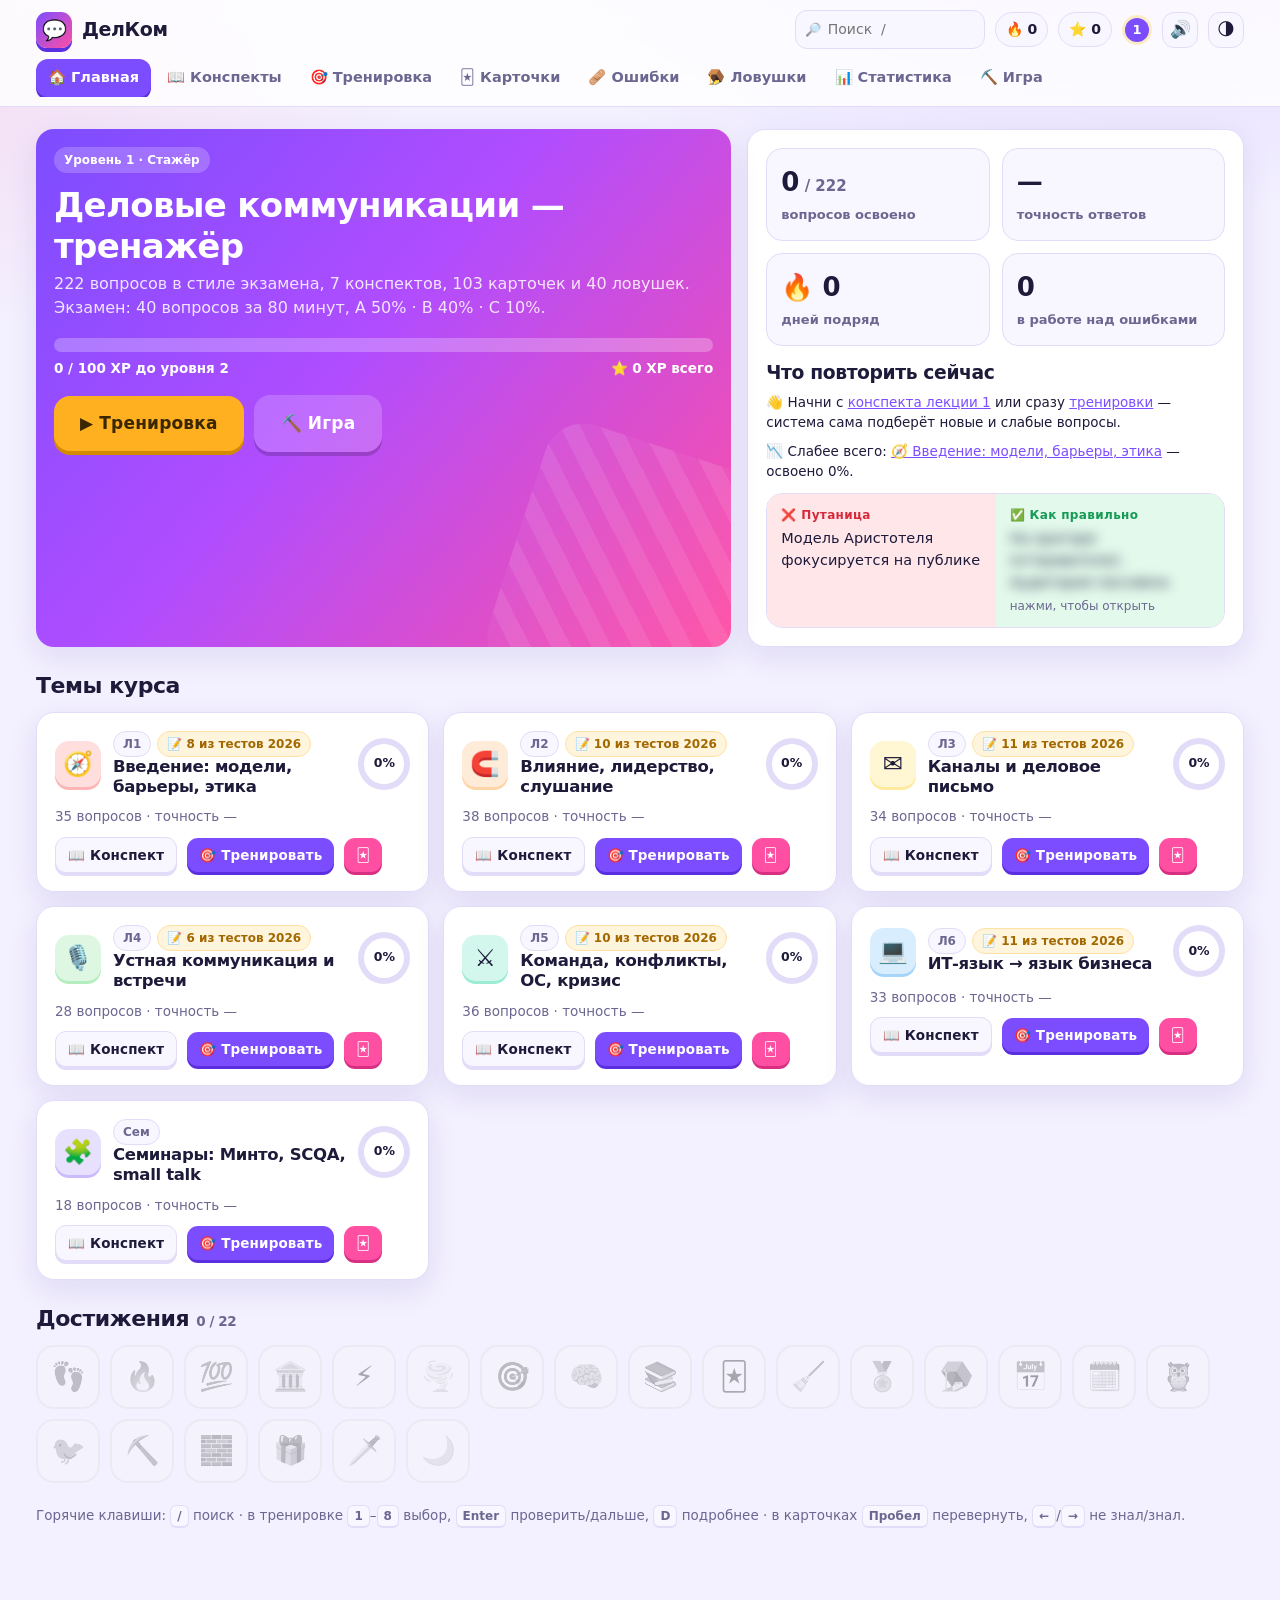
==== commit 219da417: "Add files via upload" ====
--- a/index.html
+++ b/index.html
@@ -1421,7 +1421,48 @@
 { id:'t26-1016-10', t:'l6', lv:'C', src:'Тест 16.10.2026', q:'ИТ-аналитик пишет финансовому директору сети фитнес-студий письмо с темой «Требуется решение: пилот автоматических напоминаний». Все варианты построены по одной схеме, но только один полностью соответствует рекомендациям. Какой?',
   o:['«Предлагаю на шесть недель запустить автоматические напоминания в двух студиях. Сейчас около 15% записей заканчиваются неявкой, а администраторы вручную обзванивают клиентов. Мы ожидаем, что пустых слотов станет меньше, и проверим, снизится ли доля неявок с 15% до 10% без роста обращений в поддержку. Рисков почти нет: напоминания — как будильник в телефоне, к ним все привыкли. Прошу до пятницы утвердить бюджет пилота 40 000 ₽ и назначить ответственного от операционного отдела.»','«Предлагаю на шесть недель запустить автоматические напоминания в двух студиях. Сейчас около 15% записей заканчиваются неявкой, а администраторы вручную обзванивают клиентов. Напоминания снизят долю неявок с 15% до 10% без роста обращений в поддержку, а пустых слотов в расписании станет заметно меньше. Главные риски — сбои доставки сообщений и отписки клиентов. Прошу до пятницы утвердить бюджет пилота 40 000 ₽ и назначить ответственного от операционного отдела.»','«Предлагаю на шесть недель запустить автоматические напоминания в двух студиях. Сейчас около 15% записей заканчиваются неявкой, а администраторы вручную обзванивают клиентов. Мы ожидаем, что пустых слотов станет меньше, и проверим, снизится ли доля неявок с 15% до 10% без роста обращений в поддержку. Главные риски — сбои доставки сообщений и отписки клиентов. Прошу до пятницы утвердить бюджет пилота 40 000 ₽ и назначить ответственного от операционного отдела.»','«Предлагаю на шесть недель запустить автоматические напоминания в двух студиях. Сейчас около 15% записей заканчиваются неявкой, а администраторы вручную обзванивают клиентов. Мы ожидаем, что пустых слотов станет меньше, а время администраторов на обзвон превратится в экономию фонда оплаты труда. Главные риски — сбои доставки сообщений и отписки клиентов. Прошу до пятницы утвердить бюджет пилота 40 000 ₽ и назначить ответственного от операционного отдела.»'],
   a:[2], why:'Только третье письмо подаёт эффект как гипотезу с проверкой, честно называет риски и не превращает время в деньги.',
-  more:'Ищи одно отличие: 1) аналогия «как будильник» вместо рисков; 2) «снизят» — обещание вместо гипотезы; 4) «время превратится в экономию ФОТ» — время ещё не деньги.' }
+  more:'Ищи одно отличие: 1) аналогия «как будильник» вместо рисков; 2) «снизят» — обещание вместо гипотезы; 4) «время превратится в экономию ФОТ» — время ещё не деньги.' },
+// ===================== ТРЕНИРОВОЧНЫЙ ТЕСТ 2026 =====================
+{ id:'t26-tr-01', t:'l1', lv:'B', src:'Тест тренировочный · 2026', q:'Руководитель отдела выступает перед смешанной аудиторией: инженеры, юристы и сотрудники отдела продаж. Какое пояснение того, что значит быть эгалитарным коммуникатором, релевантно аудитории и цели?',
+  o:['Признавать, что вы чего-то не знаете, и обещать вернуться с ответом, а затем обязательно это сделать.','Говорить понятно и актуально для всех слушателей, а не только для «похожих на вас», объединяя их подходящими для всех идеями и языком.','Ориентироваться на самую многочисленную группу в зале и говорить на её языке, ведь именно её реакция определит успех выступления.','Предоставить каждой группе одинаковое время на вопросы, чтобы ни одна из них не получила преимущества.','Отказаться от профессиональной терминологии и сложных понятий, чтобы никто из инженеров, юристов и продавцов не почувствовал себя исключённым.'],
+  a:[1], why:'Эгалитарность — понятно для всех слушателей, а не только для «похожих на вас».',
+  more:'«Признавать, что не знаешь» — принцип «заслуживающий доверия». Эгалитарность не запрещает терминологию: её нужно объяснять так, чтобы смысл был доступен всем.' },
+{ id:'t26-tr-02', t:'l2', lv:'B', src:'Тест тренировочный · 2026', q:'Перед обсуждением бюджета менеджер рассылает коллегам заметку «Все ведущие компании отрасли уже перешли на облачные сервисы», а через день предлагает перейти на облако. Какую стратагему Пратканиса он использует и в чём её суть?',
+  o:['Достоверность источника: заранее создать положительный образ коммуникатора, проявить отзывчивость и авторитетность и тем самым вызвать доверие.','Предварительное убеждение: показать идею как уже принятую всеми и заранее сформулировать проблему удобным для следующего сообщения образом.','Эмоции: вызвать у адресата нужную эмоцию и подсказать желаемый способ снизить возникшее напряжение.','Социальное доказательство: ориентироваться на мнение и действия большинства, принимая решение о покупке.','Сообщение: создать и передать именно то сообщение, которое фокусирует мысли адресата на нужной коммуникатору постановке проблемы и задаче.'],
+  a:[1], why:'Сначала почва («все уже перешли»), потом само предложение — это предварительное убеждение.',
+  more:'Социальное доказательство — принцип Чалдини, а не стратагема Пратканиса.' },
+{ id:'t26-tr-03', t:'l3', lv:'B', src:'Тест тренировочный · 2026', q:'Какое пояснение наиболее корректно отражает последствия отсутствия работающей внутренней коммуникации?',
+  o:['Не произойдёт снижения рисков: сотрудники не узнают, как их работа влияет на общий результат.','Не произойдёт формирования доверия к руководству: задачи будут неправильно поняты, будут дублироваться или вовсе упускаться сотрудниками.','Не произойдёт удержания сотрудников: информация будет доходить с задержкой и теряться на уровнях иерархии.','Не произойдёт быстрого принятия решений: появятся «силосы» — изолированные команды без общего информационного поля.','Не произойдёт эффективного управления изменениями: нововведения встретят сопротивление или будут внедрены лишь формально.'],
+  a:[4], why:'Верно соотнесён только пункт про изменения: сопротивление, паника, изменения «застревают» на уровне приказов.',
+  more:'В остальных вариантах последствия перепутаны: доверие — про слухи, удержание — про «неуслышанных», скорость решений — про задержки в иерархии, «силосы» — про единую культуру, риски — про критичную информацию о правилах.' },
+{ id:'t26-tr-04', t:'l4', lv:'A', src:'Тест тренировочный · 2026', q:'Выберите корректное пояснение принципа устной деловой речи «Строгая регламентация»',
+  o:['Контроль жестов, мимики, интонации, громкости и скорости речи, зрительного контакта.','Уважение к собеседнику, умение слушать и корректно вести профессиональный диалог.','Опора на нормы литературного языка, владение терминологией и профессиональной лексикой.','Обмен информацией, обсуждение рабочих задач, принятие решений и достижение договорённостей.','Строгое соблюдение регламента встречи: повестки, времени выступлений и порядка слова.'],
+  a:[2], why:'Строгая регламентация — нормы литературного языка, терминология, профессиональная лексика.',
+  more:'Остальное — другие принципы: невербальные средства, этикет, целенаправленность. Последний вариант — ловушка на слово «регламент».' },
+{ id:'t26-tr-05', t:'l5', lv:'A', fix:1, src:'Тест тренировочный · 2026', q:'Какое утверждение соответствует представлению о здоровом конфликте на рабочем месте?',
+  o:['К здоровым формам конфликта относятся дебаты и дружеское соревнование.','Здоровый конфликт способствует творчеству и более глубокому изучению проблем.','Здоровый конфликт может свидетельствовать о приверженности и энтузиазме работников.','Ни одно из утверждений не верно','Все перечисленное верно'],
+  a:[4], why:'Все три утверждения взяты со слайда о здоровом конфликте.',
+  more:'Формы — дебаты и соревнование; преимущества — творчество, глубина, сигнал о нужде в лучших решениях, приверженность и энтузиазм.' },
+{ id:'t26-tr-06', t:'l2', lv:'B', m:1, src:'Тест тренировочный · 2026', q:'Сотрудник жалуется руководителю, что из-за постоянных правок заказчика не успевает к сроку. Какие реплики руководителя соответствуют приёмам активного слушания?',
+  o:['«Продолжайте, я пока отвечу на письмо, но всё слышу».','«Понимаю, работать в таком режиме действительно тяжело».','«Вы ведь согласны, что заказчик просто не умеет планировать работу?»','«На вашем месте я бы просто перестал принимать правки после среды и сразу сообщил об этом заказчику».','«Правильно ли я понимаю, что вас тревожит не сам срок, а то, что правки приходят без согласования?»'],
+  a:[1,4], why:'Сочувствие и перефразирование — приёмы активного слушания.',
+  more:'Отвечать на письмо — не присутствовать полностью; наводящий вопрос — суждение; «на вашем месте я бы…» — непрошеный совет.' },
+{ id:'t26-tr-07', t:'l3', lv:'B', m:1, src:'Тест тренировочный · 2026', q:'Редактор проверяет деловой отчёт по «8 характеристикам хорошего письма». Какие замечания отнесены к характеристикам верно?',
+  o:['«В разделе о продажах перепутаны данные двух кварталов» — достоверность или правдоподобность.','«В тексте неточные слова и небрежно построенные предложения» — структура.','«Каждый раздел уходит в сторону от главной мысли, и читателю приходится перечитывать фрагменты» — грамматика и стиль.','«Автор то пишет официально, то вставляет шутки» — тон: голос должен быть последовательным и узнаваемым.','«Читатель закрывает отчёт без новых идей» — наводящий на размышления или эмоционально вдохновляющий.'],
+  a:[0,3,4], why:'Верно: достоверность, тон, наводящий на размышления.',
+  more:'«Неточные слова» — это язык, а не структура; «уходит от главной мысли, приходится перечитывать» — это чёткость и фокусировка, а не грамматика.' },
+{ id:'t26-tr-08', t:'l5', lv:'B', m:1, src:'Тест тренировочный · 2026', q:'Руководитель хочет избежать разрушительных конфликтов в новой проектной команде и уметь решать те, что уже возникли. Какие действия вы порекомендуете?',
+  o:['Собрать разнородную команду и чётко сформулировать ожидания от каждого её участника.','Обсуждать проблему вместе с личными качествами участника конфликта, чтобы разговор получился честным и открытым.','Назначить роли провокатора и миротворца и менять их от встречи к встрече.','Указать на преимущества разрешения конфликта и установить основные правила обсуждения.','Использовать уточняющие заявления, чтобы другая сторона чувствовала, что её понимают и слушают.'],
+  a:[0,2,3,4], why:'Профилактика: разнородность, ожидания, сменяемые роли. Решение: выгоды, правила, уточняющие заявления.',
+  more:'Проблему нужно отделять от человека — обсуждать личные качества нельзя.' },
+{ id:'t26-tr-09', t:'l6', lv:'B', m:1, src:'Тест тренировочный · 2026', q:'Сообщение для ЛПР построено по схеме лекции «Рекомендация → Проблема → Ценность → Доказательства → Риск → Запрос». Какие соотнесения фраз с элементами схемы верны?',
+  o:['«Главные риски — интеграция и привыкание персонала» — доказательства.','«Предлагаю четырёхнедельный пилот онлайн-записи в одной студии» — рекомендация.','«Прошу утвердить пилот и назначить ответственного от операционного отдела» — запрос.','«Пилот покажет, можно ли сократить эту работу без роста ошибок» — ценность.','«Сейчас администраторы вносят и подтверждают записи вручную, сверяя несколько таблиц» — ценность.'],
+  a:[1,2,3], why:'Рекомендация, запрос и ценность соотнесены верно.',
+  more:'Фраза про риски — это «Риск», а не доказательства; «Сейчас администраторы вносят вручную…» — это «Проблема».' },
+{ id:'t26-tr-10', t:'l4', lv:'C', src:'Тест тренировочный · 2026', disp:'Бизнес-сторителлинг был в материалах 2025 года, в лекциях 2026 года его нет. Ответ выбран по классическим принципам: один тон, нарастающее напряжение, развязка в конце.', q:'Команда готовит выступление о том, как компания вернула ключевого клиента после сорванного запуска продукта, и строит его как бизнес-историю. Какой план полностью соответствует принципам бизнес-сторителлинга?',
+  o:['Основу возьмите из значимого реального случая — сорванного запуска продукта; начните действие сразу — с момента, когда клиент звонит с претензией; нагнетайте напряжение постепенно, добавляя новые препятствия и конфликты; чередуйте серьёзный и шутливый тон, чтобы удерживать внимание зала; опирайтесь на классическую конструкцию и добавьте неожиданность в развязке.','Основу возьмите из значимого реального случая — сорванного запуска продукта; начните действие сразу — с момента, когда клиент звонит с претензией; нагнетайте напряжение постепенно, добавляя новые препятствия и конфликты; сохраняйте один тон рассказа от начала и до самого конца; опирайтесь на классическую конструкцию и добавьте неожиданность в развязке.','Основу возьмите из значимого реального случая — сорванного запуска продукта; начните действие сразу — с момента, когда клиент звонит с претензией; сразу назовите итог истории, чтобы снять у слушателей лишнее напряжение; сохраняйте один тон рассказа от начала и до самого конца; опирайтесь на классическую конструкцию и добавьте неожиданность в развязке.','Основу возьмите из значимого реального случая — сорванного запуска продукта; начните с подробной истории компании, а к претензии клиента перейдите позже; нагнетайте напряжение постепенно, добавляя новые препятствия и конфликты; сохраняйте один тон рассказа от начала и до самого конца; опирайтесь на классическую конструкцию и добавьте неожиданность в развязке.'],
+  a:[1], why:'Реальный случай, действие с первой минуты, нарастающее напряжение, один тон, классическая конструкция и неожиданная развязка.',
+  more:'Ищи одно отличие: 1) смешение тонов; 3) итог назван сразу — напряжение пропадает; 4) долгая предыстория вместо действия.' }
 );
 
 ;
@@ -5803,7 +5844,7 @@
 }
 const lvTag = lv => `<span class="tag lv${lv}" title="Уровень ${lv}: ${{ A: 'воспроизведение определений', B: 'понимание и сравнение', C: 'практическое применение' }[lv]}">Уровень ${lv}</span>`;
 const topicTag = t => `<span class="tag" style="border-color:${TOP[t].color}">${TOP[t].icon} ${esc(TOP[t].n)}</span>`;
-const isReal = q => /^Тест \d/.test(q.src);
+const isReal = q => /^Тест /.test(q.src);
 const srcTag = q => `<span class="tag ${isReal(q) ? 'y25' : ''}">${isReal(q) ? '📝 ' : ''}${esc(q.src)}</span>`;
 
 // ======================= HUD / THEME =======================
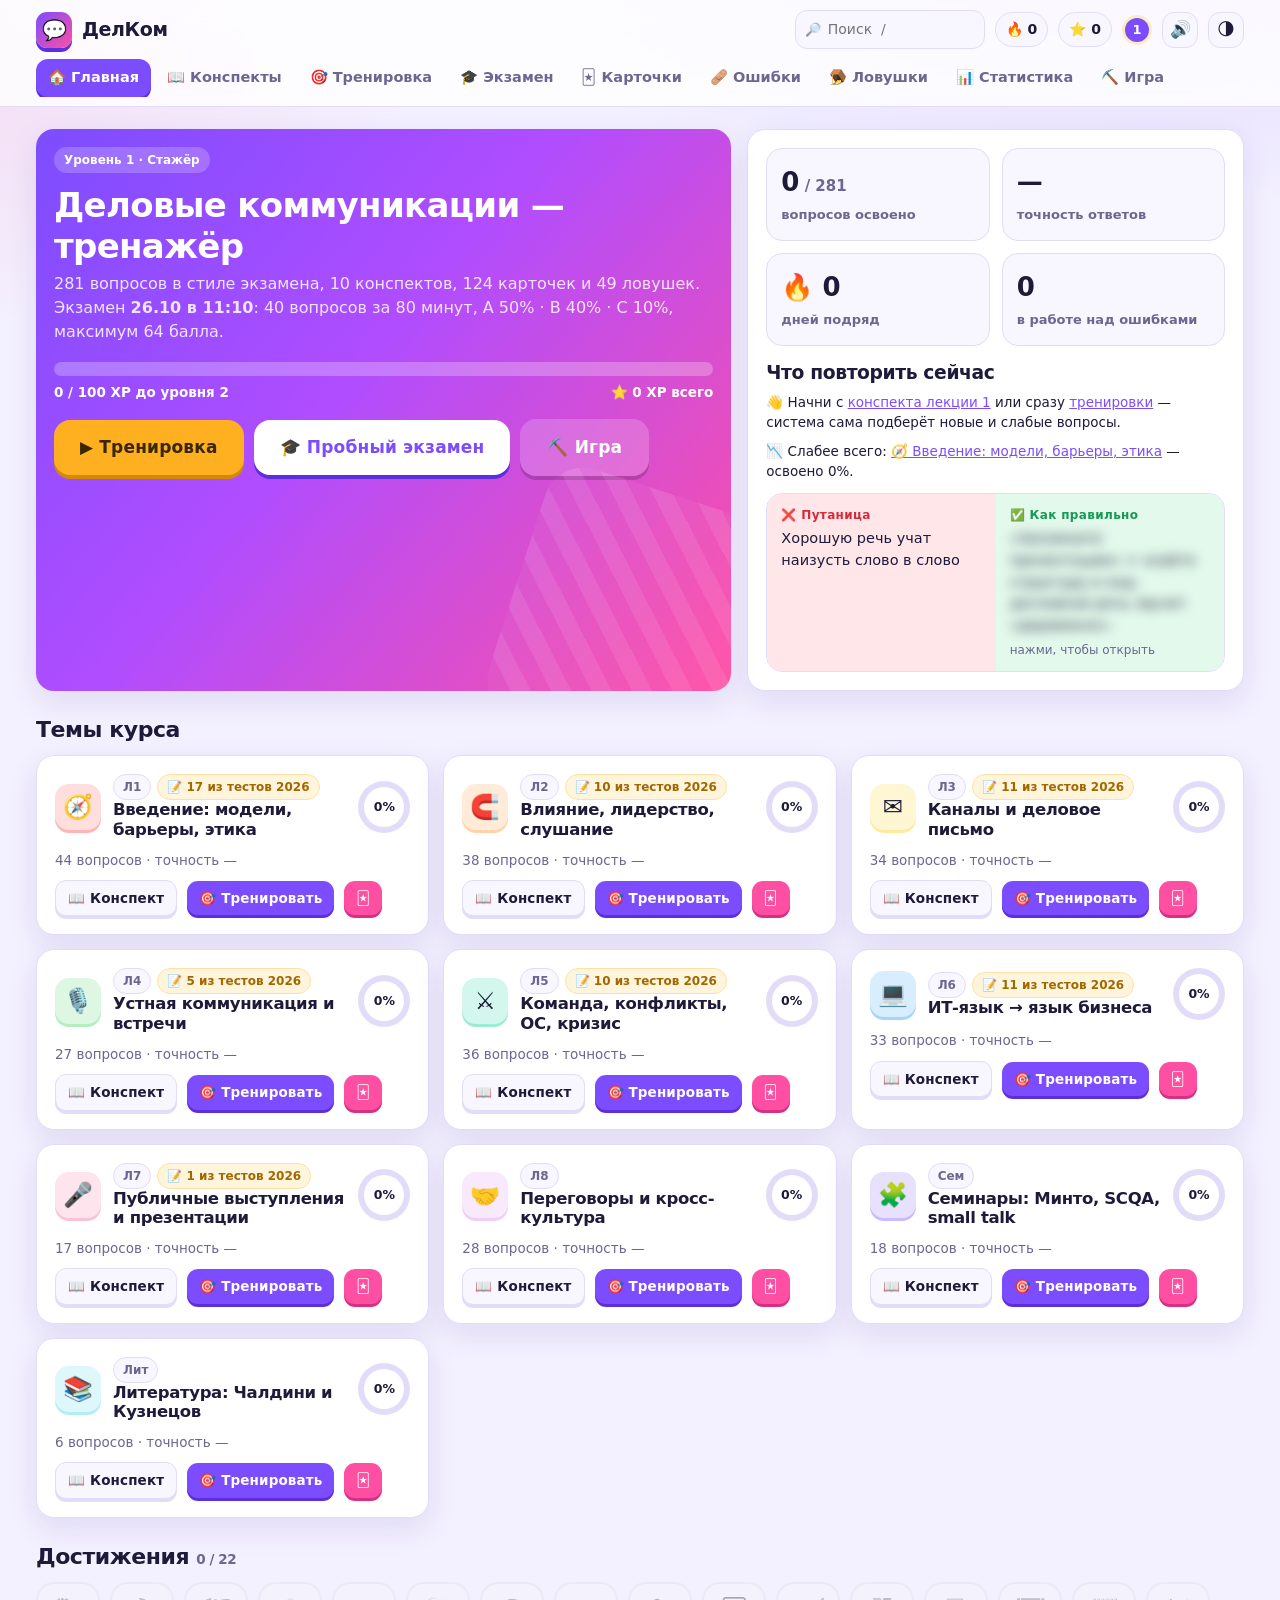
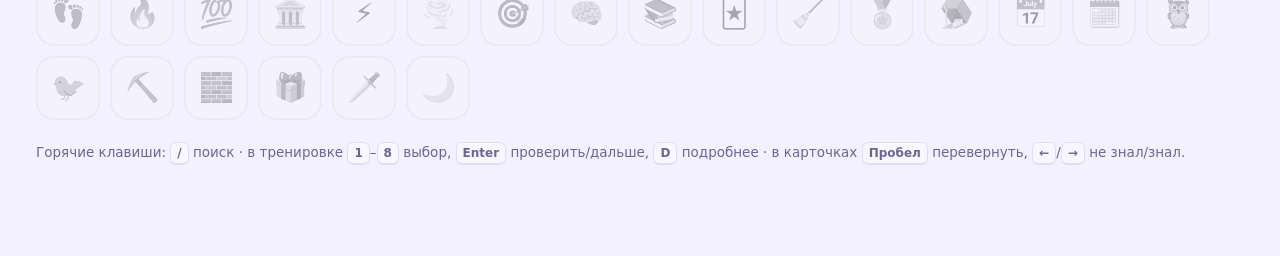
==== commit ef67806b: "Add files via upload" ====
--- a/index.html
+++ b/index.html
@@ -456,6 +456,21 @@
   .mc-panel { transform-origin: top center; }
 }
 
+/* ===== Пробный экзамен ===== */
+.ex-grid { display: grid; grid-template-columns: repeat(auto-fill, minmax(38px, 1fr)); gap: 6px; margin-bottom: 12px; }
+.ex-grid button { height: 36px; border-radius: 10px; border: 2px solid var(--line); background: var(--surface); color: var(--ink); font-weight: 800; cursor: pointer; position: relative; }
+.ex-grid button.ans { background: color-mix(in srgb, var(--brand) 14%, var(--surface)); border-color: color-mix(in srgb, var(--brand) 45%, var(--line)); }
+.ex-grid button.cur { border-color: var(--brand); box-shadow: 0 3px 0 var(--brand); }
+.ex-grid button.flag::after { content: "🚩"; position: absolute; top: -8px; right: -6px; font-size: 12px; }
+.ex-grid button.ok { background: var(--ok-bg); border-color: var(--ok); }
+.ex-grid button.bad { background: var(--bad-bg); border-color: var(--bad); }
+.ex-timer { font-size: 26px; font-weight: 900; font-variant-numeric: tabular-nums; }
+.ex-timer.low { color: var(--bad); }
+.big-num { font-size: 30px; font-weight: 900; line-height: 1.2; }
+.tbl { width: 100%; border-collapse: collapse; font-size: 14px; }
+.tbl td { padding: 6px 8px; border-bottom: 1px solid var(--line); }
+.qcard { padding: 20px; }
+
 </style>
 </head>
 <body>
@@ -477,6 +492,7 @@
       <a href="#home" data-r="home">🏠 Главная</a>
       <a href="#theory/l1" data-r="theory">📖 Конспекты</a>
       <a href="#train" data-r="train">🎯 Тренировка</a>
+      <a href="#exam" data-r="exam">🎓 Экзамен</a>
       <a href="#cards" data-r="cards">🃏 Карточки</a>
       <a href="#mistakes" data-r="mistakes">🩹 Ошибки<span class="badge hidden" id="mistBadge">0</span></a>
       <a href="#traps" data-r="traps">🪤 Ловушки</a>
@@ -502,7 +518,10 @@
   { id: 'l4',  n: 'Л4', title: 'Устная коммуникация и встречи', icon: '🎙️', src: '2026', color: '#69db7c' },
   { id: 'l5',  n: 'Л5', title: 'Команда, конфликты, ОС, кризис', icon: '⚔️', src: '2026', color: '#38d9a9' },
   { id: 'l6',  n: 'Л6', title: 'ИТ-язык → язык бизнеса', icon: '💻', src: '2026', color: '#4dabf7' },
-  { id: 'sem', n: 'Сем', title: 'Семинары: Минто, SCQA, small talk', icon: '🧩', src: '2026', color: '#9775fa' }
+  { id: 'l7',  n: 'Л7', title: 'Публичные выступления и презентации', icon: '🎤', src: '2026', color: '#f783ac' },
+  { id: 'l8',  n: 'Л8', title: 'Переговоры и кросс-культура', icon: '🤝', src: '2026', color: '#e599f7' },
+  { id: 'sem', n: 'Сем', title: 'Семинары: Минто, SCQA, small talk', icon: '🧩', src: '2026', color: '#9775fa' },
+  { id: 'lit', n: 'Лит', title: 'Литература: Чалдини и Кузнецов', icon: '📚', src: '2026', color: '#66d9e8' }
 ];
 
 ;
@@ -1071,6 +1090,143 @@
 };
 
 ;
+window.THEORY = window.THEORY || {};
+
+THEORY.l7 = {
+short: `
+<p>Публичные выступления — <b>один из самых больших и самых распространённых страхов</b>. Зачем они нужны: карьера (узнаваемость, лидерский потенциал), коммуникативные навыки, уверенность в себе, нетворкинг, убеждение и влияние, личностный рост.</p>
+<h4>10 основ публичного выступления</h4>
+<ol><li><b>Нервозность — это нормально.</b> Тренируйтесь и готовьтесь!</li><li><b>Знайте свою аудиторию.</b> Ваша речь — о них, а не о вас</li><li>Организуйте материал наиболее эффективно для достижения цели</li><li>Следите за обратной связью и подстраивайтесь под неё</li><li>Позвольте своей личности проявиться</li><li>Используйте юмор, истории и образный язык</li><li><b>Не читайте</b>, если нет необходимости. Работайте по плану</li><li>Эффективно используйте голос и руки, откажитесь от нервных жестов</li><li>Привлеките внимание в начале и завершите динамичным концом</li><li>Используйте аудиовизуальные средства с умом</li></ol>
+<p>«Практика не ведёт к совершенству»: хорошее общение никогда не бывает идеальным; подготовка помогает произнести лучшую речь, нервы можно не убрать, но <b>минимизировать</b>.</p>
+<h4>Эффектная презентация: 4 шага</h4>
+<div class="mn">1 Спланируйте → 2 Напишите контент → 3 Разработайте дизайн → 4 Сделайте запоминающейся</div>
+<p>«Человек без плана теряется, прежде чем он начнёт говорить» — Льюис К. Бенделе.</p>
+<table class="t">
+<tr><td><b>1. Спланируйте</b></td><td>выберите тему · изучите её вдоль и поперёк · учитывайте аудиторию и говорите на её языке · <b>определите цель: информировать, развлекать, вдохновлять, убеждать</b> · надёжный план: отличное вступление → сильная основная часть → практическое заключение</td></tr>
+<tr><td><b>2. Контент</b></td><td>меньше текста на слайдах · проверяйте информацию · много практических примеров · заметки докладчика · данные — визуально · мультимедиа · вопросы, заставляющие задуматься · простые предложения · сторителлинг</td></tr>
+<tr><td><b>3. Дизайн</b></td><td>способ подачи · шрифты · качественные изображения и иконки · сетка · <b>один</b> привлекающий внимание переход · <b>одна основная идея на слайде</b> · целостная цветовая гамма · вычитка · соответствие бренду</td></tr>
+<tr><td><b>4. Запоминающаяся</b></td><td>отрепетируйте · запомните (структуру, «дворец памяти», основные моменты) · тренируйтесь во второй половине дня · запишите себя · начните сильно · наблюдайте за аудиторией · будьте искренними и уязвимыми · завершите на высоком уровне · оставьте время для вопросов · резервная копия презентации</td></tr></table>
+<h4>4 цели презентации на примере «Польза чтения книг»</h4>
+<table class="t"><tr><td><b>Информировать</b></td><td>«Чтение книг: факты и исследования о его пользе для ума и души»</td></tr>
+<tr><td><b>Убеждать</b></td><td>«Почему чтение книг — необходимый навык для успешной жизни в современном мире»</td></tr>
+<tr><td><b>Вдохновлять</b></td><td>«Чтение как ключ к безграничным возможностям: откройте двери в новые миры»</td></tr>
+<tr><td><b>Развлекать</b></td><td>«Чтение книг: увлекательное путешествие в мир фантазии и знаний»</td></tr></table>
+<p>Говорите на языке аудитории: для ИТ-экспертов — креативность и решение сложных задач в технологиях; для физиков — междисциплинарные связи и научные открытия.</p>
+<h4>6 способов начать сильно</h4>
+<p>личная история · провокационное заявление · шокирующий факт или статистика · вопрос · реквизит · видео или значимый визуальный ряд.</p>
+<h4>7 принципов бизнес-сторителлинга</h4>
+<div class="mn">Нагнетайте напряжение постепенно · Постоянно создавайте конфликты · Черпайте вдохновение в значимом · <b>Сохраняйте постоянный тон</b> · Положитесь на классическую конструкцию · <b>Начните действие прямо сейчас</b> · Используйте элемент неожиданности</div>
+<p>Тест 7 (2026): в правильном плане истории — реальный значимый случай, действие с первой минуты, нарастающее напряжение, <b>один тон</b>, классическая конструкция, неожиданная развязка. Ловушки: чередовать тон, сразу назвать итог, начать с долгой истории компании.</p>
+`,
+full: `
+<h4>Источники материала (13)</h4>
+<p>научные журналы (JSTOR, Google Scholar, PubMed) · книги (свежие) · отраслевые отчёты (Gartner, Nielsen) · правительственные публикации · новости (несколько источников против предвзятости) · интервью и мнения экспертов · сайты .edu и .org (проверять квалификацию автора) · опросы (SurveyMonkey, Google Forms) · мультимедиа (TED, YouTube) · соцсети и проф. сети (LinkedIn) · тематические исследования (кейсы) · конференции и семинары · инфографика (Statista, Canva).</p>
+<h4>Психология выступления (из вопросов прошлых лет)</h4>
+<ul><li>Небольшая <b>физиологическая</b> тревожность (сердцебиение, сухость во рту) может помогать, если воспринимать её как ресурс; когнитивная тревожность (самокритика) мешает.</li>
+<li>«Тонкий миф»: речь нужно выучить слово в слово — дословность делает её «деревянной». «Запомните презентацию» = знайте структуру и ход.</li>
+<li>Эксперт из зала указал на неточность: признать, назвать источник, предложить уточнить детали после выступления — не спорить и не перестраивать доклад на ходу.</li>
+<li>Финал должен фиксировать главную мысль: «Ну что, как видите, у нас много планов. Спасибо за внимание» — слабое завершение.</li>
+<li>Мотивационная речь: история с личным конфликтом → эмоциональная кульминация → практический призыв к действию.</li></ul>
+`
+};
+
+THEORY.l8 = {
+short: `
+<p><b>Переговоры</b> — форма коммуникации для управления и разрешения конфликтов или споров между сторонами с противоположными интересами. <b>Цель</b> — найти решение, удовлетворяющее потребности и интересы всех сторон, даже через компромисс или уступки.</p>
+<h4>6 оснований эффективных переговоров (Ричард Шелл, Уортон)</h4>
+<table class="t">
+<tr><td><b>1. Стиль</b></td><td>ваш стиль переговоров = стиль в конфликте (модель Томаса–Килманна)</td></tr>
+<tr><td><b>2. Цели и ожидания</b></td><td>конкретная, оптимистичная, но обоснованная цель; записать и держаться её</td></tr>
+<tr><td><b>3. Правила и обязательные требования</b></td><td>задают границы пространства торга; объективные стандарты. Кольридж: «Лучшие аргументы — те, что были признаны другой стороной или использовались ею в прошлом»</td></tr>
+<tr><td><b>4. Фактор отношений</b></td><td>«Оставь о себе добрую память на случай, если придётся вернуться» (кенийская пословица); правило взаимности</td></tr>
+<tr><td><b>5. Интересы другой стороны</b></td><td>кто принимает решение, почему может сказать «нет», как повысить ценность предложения для них</td></tr>
+<tr><td><b>6. Рычаги воздействия</b></td><td>кто больше потеряет без сделки, на кого играет время, можно ли улучшить свои альтернативы</td></tr></table>
+<h4>4 этапа переговорного процесса</h4>
+<div class="mn">Подготовка → Обмен информацией → Торг → Закрытие сделки</div>
+<p>Fidelity (2022): <b>58%</b> работников приняли первое предложение работодателя, но <b>85%</b> из тех, кто торговался, получили хотя бы часть желаемого.</p>
+<h4>Подготовка: 6 элементов</h4>
+<ul><li><b>Интересы и позиции:</b> интересы — «почему», позиции — «что»</li>
+<li><b>Цели и приоритеты — список M.I.T.:</b> Must-have (не обсуждается) · Ideal (желательно) · Tradables (можно уступить)</li>
+<li>Согласованные варианты под интересы обеих сторон</li>
+<li>Сбор и обмен информацией — начинать с малого, чтобы стимулировать взаимность</li>
+<li><b>BATNA</b> — наилучшая альтернатива переговорному соглашению: что вы сделаете, если сделки не будет. Оцените свою и чужую</li>
+<li><b>Три числа:</b> целевая цена, нижний порог, порог контрагента</li></ul>
+<p>Чек-лист «ВЫ / ОНИ»: интересы · цели и приоритеты · опции · информация (что можно и нельзя раскрывать) · наилучшая альтернатива · цены и зоны торга. Мухаммед Али: «Я никогда не выигрывал бой на ринге, всегда на тренировках».</p>
+<h4>Торг</h4>
+<table class="t"><tr><th></th><th>Распределительные</th><th>Интегративные</th></tr>
+<tr><td>Суть</td><td>делим фиксированный «пирог», выигрыш одного — потеря другого</td><td>увеличиваем «пирог», создаём ценность для всех</td></tr>
+<tr><td>Тактики</td><td>якорь, первое предложение, настойчивость</td><td>общие интересы, творческие варианты, доверие</td></tr></table>
+<p>Ключ торга — слушать, без пренебрежения и споров; небольшие взаимные уступки; коллегиальность эффективнее враждебности; не торопить процесс.</p>
+<h4>Закрытие сделки</h4>
+<p>говорить так, будто сделка точно будет закрыта · шкала готовности 1–10 · обобщить все ключевые пункты и предложить следующий шаг. Письменный контракт лучше устного соглашения.</p>
+<h4>Советы и 15 техник (Forbes)</h4>
+<p>Советы: обоснуйте позицию · поставьте себя на их место · держите эмоции под контролем · <b>знайте, когда уйти</b>.</p>
+<p>Техники: сначала взаимопонимание · предложите ценное · беспроигрышный вариант · ведите переговоры «о них» · не принимайте близко к сердцу · знайте, чего стоите · всегда честны · <b>никогда не принимайте первое предложение</b> · «беременная пауза» · границы, не подлежащие обсуждению · привыкните говорить «нет» · отпустите результат · общая картина · эмоции партнёра · вопросы и слушание.</p>
+<h4>Стили переговоров в разных странах</h4>
+<table class="t">
+<tr><td><b>США</b></td><td>«Я хочу получить свою выгоду»: цифры, факты, сделка в центре, не любят неопределённость</td></tr>
+<tr><td><b>Канада</b></td><td>«Я слушаю и понимаю вас»: взаимовыгодно, вежливо, но прямо; факты = отношения</td></tr>
+<tr><td><b>Великобритания</b></td><td>«Я хочу получить свою выгоду»: прагматично, без многословия; заранее разослать приглашение; длительность сотрудничества важна</td></tr>
+<tr><td><b>Франция</b></td><td>«Я не люблю противоречия»: официальный тон, этикет; логичны, жёстки, часто без «плана Б»</td></tr>
+<tr><td><b>Индия</b></td><td>«Я слушаю и понимаю вас»: не спешат, не говорить громко, без агрессии; упрямство — дурной тон</td></tr>
+<tr><td><b>Китай</b></td><td>«Я знаю, что мы найдём компромисс»: жёсткие первые предложения, лучше группой; избегать конфронтации ради долгосрочного партнёрства</td></tr>
+<tr><td><b>Япония</b></td><td>«Я не люблю противоречивые ситуации»: формально и скромно; на уступку ответят уступкой; сначала второстепенное; решения долго, но надёжно</td></tr></table>
+<h4>Кросс-культурная коммуникация</h4>
+<p><b>CQ (культурный интеллект, Дэвид Ливермор)</b> — способность эффективно действовать в межкультурном взаимодействии с учётом национальных, религиозных, организационных, поколенческих и других различий. «Современное лидерство — это мультикультурный феномен».</p>
+<h4>6 измерений Герта Хофстеде</h4>
+<table class="t">
+<tr><td><b>Дистанция власти (PDI)</b></td><td>терпимость к неравенству и иерархии. Высокая: Малайзия 100, <b>Россия 93</b>; низкая: Германия, Великобритания 35</td></tr>
+<tr><td><b>Индивидуализм — коллективизм (IDV)</b></td><td>США 91, Великобритания 89; Панама 11, Венесуэла 12; <b>Россия 39</b></td></tr>
+<tr><td><b>Мужское — женское начало (MAS)</b></td><td>соревнование, деньги, успех vs отношения и качество жизни. Словакия 100, Япония 95; Швеция 5; <b>Россия 36</b></td></tr>
+<tr><td><b>Избегание неопределённости (UAI)</b></td><td>неизвестность = угроза. Португалия, Греция 100, <b>Россия 95</b>; Сингапур 8, Дания 23</td></tr>
+<tr><td><b>Долгосрочная ориентация</b></td><td>бережливость, скромность, компромисс. Южная Корея 100, Япония 88, <b>Россия 81</b>; США 26</td></tr>
+<tr><td><b>Послабление — сдерживание (IVR)</b></td><td>«индекс счастья», досуг. Мексика 97; <b>Россия 20</b></td></tr></table>
+<h4>Эдвард Холл: «культурная грамматика» — контекст, пространство, время</h4>
+<table class="t"><tr><th>Низкий контекст</th><th>Высокий контекст</th></tr>
+<tr><td>смысл в словах; прямая речь, недоверие к молчанию; невербалика менее важна; конфликт созидателен</td><td>смысл в контексте: статус, иерархия, внешний вид; паузы, непрямая речь; невербалика важна; избегание открытого конфликта</td></tr>
+<tr><th>Монохронное время</th><th>Полихронное время</th></tr>
+<tr><td>одно дело за раз, жёсткая повестка, фокус на задаче</td><td>несколько дел одновременно, гибкое время, фокус на отношениях</td></tr></table>
+<p><b>Проксемика</b> — использование пространства и влияние плотности населения на поведение.</p>
+<h4>Эрин Мейер «Карта культурных различий» — 8 шкал</h4>
+<p>коммуникация (низко-/высококонтекстная) · критика (прямая/непрямая) · лидерство (эгалитаризм/иерархия) · принятие решений (консенсусное/иерархическое) · доверие (результаты/личное отношение) · конфликт (конфронтация/избегание) · дедлайн (жёсткий/мягкий) · убеждение (концептуальное, сначала принципы / конкретное, сначала практика).</p>
+`,
+full: `
+<h4>Невербалика в разных культурах</h4>
+<ul><li><b>Поза:</b> поклон — не принят в США, показатель статуса в Японии и Корее; руки в карманах — неуважительно в Турции; скрещённые ноги — невежливо в Гане; показ подошв — недопустимо в Таиланде и Саудовской Аравии.</li>
+<li><b>Жесты:</b> указывать — в США указательным пальцем, в Германии мизинцем, японцы всей рукой; большой палец = 1 в Германии, 5 в Японии.</li>
+<li><b>Прикосновения:</b> ислам и индуизм — не касаться левой рукой; в исламских культурах не принято касаться людей другого пола; многие азиаты не касаются головы. Культуры эмоциональной сдержанности (английская, немецкая, скандинавская, китайская, японская) — мало контакта; латиноамериканские и ближневосточные — много.</li>
+<li><b>Параязык:</b> громкость = сила у арабов, авторитет у немцев, невежливость у тайцев, потеря контроля у японцев; хихиканье в Японии — смущение; отрыжка в Индии и Китае — удовлетворение.</li></ul>
+<h4>Советы для кросс-культурных переговоров</h4>
+<p>стремитесь понять культуру партнёра · советуйтесь со знающими, осторожно со стереотипами · ищите уровень комфорта для обеих сторон · знайте конкретных участников — вы говорите с человеком, а не с «культурой» · понимание, что причина — культурное различие без намерения навредить, предотвращает эскалацию.</p>
+<h4>Семинар: видео-кейсы</h4>
+<p>«Острые козырьки» (Шелби и Соломонс) и «Области тьмы» (Эдди и Ван Лун): позиции и интересы, рычаги, BATNA, где жёсткий торг переходит в манипуляцию, как вежливо и твёрдо попросить время на решение, фактор отношений.</p>
+`
+};
+
+THEORY.lit = {
+short: `
+<p>Уровень A экзамена — «по слайдам лекций и рекомендуемой литературе из основного списка»: <b>Чалдини «Психология влияния»</b> и <b>Кузнецов «Деловое письмо»</b>. На слайдах этого блока нет; вопросы возможны, но маловероятны.</p>
+<h4>Чалдини «Психология влияния»</h4>
+<p>Автоматические реакции «<b>щёлк — зажужжало</b>» (click, whirr) — короткий путь к решению, которым пользуются «профессионалы уступчивости».</p>
+<table class="t">
+<tr><td><b>Взаимный обмен</b></td><td>возвращаем услугу, подарок, уступку; «отказ — затем отступление» (дверь перед носом)</td></tr>
+<tr><td><b>Обязательство и последовательность</b></td><td>«нога в двери», «низкий мяч»; сильнее всего публичные и письменные обязательства</td></tr>
+<tr><td><b>Социальное доказательство</b></td><td>ориентир на других, особенно в неопределённости; «эффект свидетеля»</td></tr>
+<tr><td><b>Благорасположение</b></td><td>привлекательность, сходство, комплименты, сотрудничество</td></tr>
+<tr><td><b>Авторитет</b></td><td>титулы, одежда, атрибуты; Милгрэм</td></tr>
+<tr><td><b>Дефицит</b></td><td>редкое ценнее; «ограниченное количество», «крайний срок»; реактивное сопротивление</td></tr>
+<tr><td><b>Единство</b></td><td>7-й принцип нового издания: соглашаемся со «своими» (семья, место, команда)</td></tr></table>
+<h4>Кузнецов «Деловое письмо»</h4>
+<ul><li><b>Требующие ответа:</b> просьба, запрос, предложение (оферта), обращение. <b>Не требующие:</b> напоминание, предупреждение, извещение, подтверждение, приглашение, сопроводительное, гарантийное, информационное.</li>
+<li>По адресату: обычные, циркулярные (один текст — много адресатов), письма-ответы.</li>
+<li>Реквизиты бланка: наименование организации, дата, исходящий номер, ссылка на входящий, адресат, <b>заголовок к тексту «О…/Об…»</b>, текст, отметка о приложении (листы и экземпляры), подпись, отметка об исполнителе.</li>
+<li>Структура: вступление (повод) → обоснование → заключение (просьба, предложение, вывод). <b>Одно письмо — один вопрос.</b></li>
+<li>Язык: официально-деловой стиль, точность, краткость (до 1 страницы), нейтральный тон, стандартные формулы («Просим…», «Сообщаем…», «Гарантируем оплату…»), «Вы» с прописной — к одному лицу; «Уважаемый + имя-отчество!» и «С уважением,».</li></ul>
+`,
+full: `<p>Совпадает со слайдами лекции 3: один абзац — одна мысль, 1 лист А4, без сокращений, «Вы» с большой буквы только к конкретному человеку, не смешивать в письме несвязанные вопросы.</p>`
+};
+
+;
 // Ловушки экзамена: bad — типичная путаница, good — как правильно.
 window.TRAPS = [
   { t: 'l1', bad: 'Эффективная деловая коммуникация — любой обмен информацией между сотрудниками', good: '…внутри И вне организации, ориентированный на достижение бизнес-целей. Ключ — бизнес-цели.' },
@@ -1112,7 +1268,16 @@
   { t: 'l6', bad: 'Структура для ЛПР начинается с проблемы', good: 'С рекомендации: Рекомендация → Проблема → Ценность → Доказательства → Риск → Запрос.' },
   { t: 'l6', bad: 'Chevrolet Nova провалилась из-за «no va»', good: 'Это миф (Snopes). Урок — проверять «известные примеры».' },
   { t: 'sem', bad: 'По Минто сначала детали, потом вывод', good: 'Сначала ответ (главная мысль), потом аргументы и факты. Сверху вниз, от общего к частному.' },
-  { t: 'sem', bad: 'MECE — аргументы могут пересекаться', good: 'Mutually Exclusive, Collectively Exhaustive: не пересекаются и вместе покрывают всё.' }
+  { t: 'sem', bad: 'MECE — аргументы могут пересекаться', good: 'Mutually Exclusive, Collectively Exhaustive: не пересекаются и вместе покрывают всё.' },
+  { t: 'l7', bad: 'В бизнес-истории лучше чередовать серьёзный и шутливый тон', good: 'Принцип сторителлинга — сохраняйте постоянный тон (ловушка теста 7).' },
+  { t: 'l7', bad: 'Чтобы снять напряжение, итог истории лучше назвать сразу', good: 'Напряжение нагнетают постепенно, а неожиданность оставляют для развязки.' },
+  { t: 'l7', bad: 'Хорошую речь учат наизусть слово в слово', good: '«Запомните презентацию» = знайте структуру и ход; дословная речь звучит «деревянно».' },
+  { t: 'l7', bad: 'На слайде можно несколько идей, если они важные', good: 'Правило дизайна — одна основная идея на слайде и один переход.' },
+  { t: 'l8', bad: 'BATNA — минимальная цена, на которую согласна сторона', good: 'BATNA — что сторона сделает ВНЕ переговоров, если сделки не будет. Минимальная цена — «нижний порог» из трёх чисел.' },
+  { t: 'l8', bad: 'Якорь и жёсткое первое предложение — тактики интегративных переговоров', good: 'Это распределительные («делим пирог»). Интегративные — общие интересы, творческие варианты, доверие.' },
+  { t: 'l8', bad: 'Высокий и низкий контекст — измерение Хофстеде', good: 'Контекст — концепция Эдварда Холла (вместе с пространством и временем).' },
+  { t: 'l8', bad: 'Переговоры — процедура, где решение принимает третья сторона', good: 'Это арбитраж. Переговоры — коммуникация сторон с противоположными интересами для поиска решения.' },
+  { t: 'lit', bad: 'У Чалдини ровно 6 принципов', good: 'На слайде 6, но в новом издании добавлен 7-й — «Единство».' }
 ];
 
 // Флеш-карточки: f — лицевая сторона, b — оборот.
@@ -1226,240 +1391,298 @@
   { t: 'sem', f: 'SCQA', b: 'Situation → Complication → Question → Answer (= вершина пирамиды)' },
   { t: 'sem', f: 'F.O.R.D.', b: 'Family/Friends, Occupation, Recreation, Dreams' },
   { t: 'sem', f: 'Табу small talk', b: 'Политика, религия, здоровье, финансы, драма' },
-  { t: 'sem', f: 'Soft skills: цифры', b: 'Гарвард: 85% карьерного роста; 75%+ отказов после испытательного срока — из-за soft skills' }
+  { t: 'sem', f: 'Soft skills: цифры', b: 'Гарвард: 85% карьерного роста; 75%+ отказов после испытательного срока — из-за soft skills' },
+  { t: 'l7', f: '4 шага эффектной презентации', b: 'Спланируйте → Напишите контент → Разработайте дизайн → Сделайте запоминающейся' },
+  { t: 'l7', f: '4 цели презентации', b: 'Информировать, развлекать, вдохновлять, убеждать' },
+  { t: 'l7', f: '6 способов начать сильно', b: 'Личная история, провокационное заявление, шокирующий факт, вопрос, реквизит, видео' },
+  { t: 'l7', f: '7 принципов бизнес-сторителлинга', b: 'Напряжение постепенно, постоянные конфликты, значимое вдохновение, постоянный тон, классическая конструкция, действие сразу, неожиданность' },
+  { t: 'l7', f: 'Публичные выступления — какой страх?', b: 'Один из самых больших и самых распространённых; нервозность — это нормально' },
+  { t: 'l8', f: 'Переговоры (определение)', b: 'Форма коммуникации для управления и разрешения конфликтов между сторонами с противоположными интересами' },
+  { t: 'l8', f: '6 оснований Шелла', b: 'Стиль, цели и ожидания, правила и стандарты, фактор отношений, интересы другой стороны, рычаги воздействия' },
+  { t: 'l8', f: '4 этапа переговоров', b: 'Подготовка → Обмен информацией → Торг → Закрытие сделки' },
+  { t: 'l8', f: 'BATNA', b: 'Наилучшая альтернатива переговорному соглашению — что сделаете, если сделки не будет' },
+  { t: 'l8', f: 'M.I.T.', b: 'Must-have (не обсуждается), Ideal (желательно), Tradables (можно уступить)' },
+  { t: 'l8', f: 'Три числа', b: 'Целевая цена, нижний порог, порог контрагента' },
+  { t: 'l8', f: 'Интересы vs позиции', b: 'Интересы — «почему», позиции — «что»' },
+  { t: 'l8', f: 'Распределительные vs интегративные', b: 'Делим фиксированный пирог (якорь, первое предложение) vs увеличиваем пирог (общие интересы, доверие)' },
+  { t: 'l8', f: 'CQ (Ливермор)', b: 'Способность эффективно действовать в межкультурном взаимодействии с учётом разных различий' },
+  { t: 'l8', f: '6 измерений Хофстеде', b: 'Дистанция власти, индивидуализм, мужское начало, избегание неопределённости, долгосрочная ориентация, послабление' },
+  { t: 'l8', f: 'Россия по Хофстеде', b: 'PDI 93, IDV 39, MAS 36, UAI 95, долгосрочная 81, IVR 20' },
+  { t: 'l8', f: 'Холл: 3 измерения', b: 'Контекст (высокий/низкий), пространство (проксемика), время (моно-/полихронное)' },
+  { t: 'l8', f: '8 шкал Эрин Мейер', b: 'Коммуникация, критика, лидерство, решения, доверие, конфликт, дедлайн, убеждение' },
+  { t: 'l8', f: 'Девизы стран', b: 'США, Британия — «хочу свою выгоду»; Канада, Индия — «слушаю и понимаю»; Франция — «не люблю противоречия»; Китай — «найдём компромисс»; Япония — «не люблю противоречивые ситуации»' },
+  { t: 'lit', f: '7-й принцип Чалдини', b: 'Единство — соглашаемся со «своими»' },
+  { t: 'lit', f: 'Письма, требующие ответа (Кузнецов)', b: 'Просьба, запрос, предложение (оферта), обращение' }
 ];
 
 ;
 // Реальные вопросы тестов на лекциях 2026 года (скриншоты из папки tests). Повторы между тестами объединены.
 window.Q = window.Q || [];
 Q.push(
-// ===================== ТЕСТ 11.09.2026 =====================
-{ id:'t26-0911-01', t:'l2', lv:'A', src:'Тест 11.09.2026', q:'Каков был основной вывод эксперимента Соломона Аша по изучению конформизма? Выберите 1 вариант',
+// ===================== ТЕСТ 1 · 2026 (по данным тренажёра «ДелКом: тренажёр») =====================
+{ id:'t26-01-01', t:'l1', lv:'A', src:'Тест 1 · 2026', q:'Эффективная деловая коммуникация — это (выберите 1 наиболее подходящий ответ)',
+  o:['Любой обмен информацией между сотрудниками, который не обязательно направлен на достижение бизнес-целей','Формальные встречи и документы, которые не всегда связаны с обменом информацией','Любой вид обмена информацией внутри и вне организации, который ориентирован на достижение бизнес-целей'],
+  a:[2], why:'Определение со слайда лекции 1: «внутри и вне организации» и «ориентирован на бизнес-цели».',
+  more:'Дистракторы убирают одну из двух частей определения.' },
+{ id:'t26-01-02', t:'l1', lv:'A', m:1, src:'Тест 1 · 2026', q:'Эффективная коммуникация (выберите все правильные ответы):',
+  o:['Помогает представлять и обсуждать идеи','Способствует более эффективному принятию и исполнению решений','Облегчает подготовку планов и предложений','Способствует более конструктивным встречам','Повышает производительность'],
+  a:[0,1,2,3,4], why:'Все пять пунктов есть на слайде «Эффективная коммуникация».',
+  more:'Там же: удерживает таланты, улучшает продажи, укрепляет доверие.' },
+{ id:'t26-01-03', t:'l1', lv:'A', src:'Тест 1 · 2026', q:'Двухсторонняя модель коммуникации, в которой сообщение становится более сложным по мере развития коммуникационного события, называется:',
+  o:['Интерактивная','Линейная','Транзакционная'],
+  a:[2], why:'Транзакционные модели — двусторонние, сообщение усложняется по мере развития события.',
+  more:'В интерактивных обратная связь есть, но медленная и непрямая.' },
+{ id:'t26-01-04', t:'l1', lv:'A', src:'Тест 1 · 2026', q:'На ком в первую очередь фокусируется модель Аристотеля?',
+  o:['На публике','На обстановке','На ораторе','На сообщении'],
+  a:[2], why:'Модель Аристотеля фокусируется на ораторе — он единственный активный участник.',
+  more:'Аудитория в этой модели пассивна.' },
+{ id:'t26-01-05', t:'l1', lv:'A', src:'Тест 1 · 2026', q:'Назовите 3 составляющие риторической триады Аристотеля:',
+  o:['Логос, пафос, этос','Этос, логос, топос','Пафос, логос, топос'],
+  a:[0], why:'Этос — кто, пафос — как, логос — что.',
+  more:'«Топос» — слово-ловушка.' },
+{ id:'t26-01-06', t:'l1', lv:'A', src:'Тест 1 · 2026', q:'Коммуникационный барьер в виде психологических блоков, которые влияют на восприятие определённых людей, тем или событий, называется:',
+  o:['Барьеры восприятия','Межличностные барьеры','Эмоциональные барьеры'],
+  a:[0], why:'Барьеры восприятия — психические блоки, влияющие на восприятие людей, тем, событий.',
+  more:'Эмоциональные — гнев, гордость, тревога; межличностные — неумение слушать.' },
+{ id:'t26-01-07', t:'l1', lv:'A', src:'Тест 1 · 2026', q:'Сотрудники одного иерархического уровня обсуждают рабочую задачу без участия руководителей. Этот вид коммуникации относится к типу:',
+  o:['Горизонтальная коммуникация','Вертикальная коммуникация снизу вверх','Вертикальная коммуникация сверху вниз','Линейная коммуникация','Транзакционная коммуникация'],
+  a:[0], why:'Общение людей одного уровня — горизонтальная коммуникация.',
+  more:'На тесте ситуация была показана картинкой. «Линейная» и «транзакционная» — типы моделей, а не виды внутренней коммуникации.' },
+{ id:'t26-01-08', t:'l1', lv:'A', src:'Тест 1 · 2026', disp:'Формулировка «верно/неверно» с отрицанием. Ответ — по слайду с метриками внутренних коммуникаций.', q:'Количество посещений страниц и входов во внутреннюю систему — не является одной из ключевых метрик эффективной внутренней системы коммуникаций. Верно или нет?',
+  o:['Верно','Неверно'], fix:1,
+  a:[1], why:'Посещения и входы в систему — одна из ключевых метрик, значит утверждение «не является» неверно.',
+  more:'Следи за отрицанием в утверждении — это типичная ловушка формата «верно/неверно».' },
+{ id:'t26-01-10', t:'l1', lv:'B', src:'Тест 1 · 2026', q:'Ольга проводит еженедельные планёрки: всегда имеет чёткий план, тайминг и материалы, но редко спрашивает мнение участников, перебивает их и принимает решения без обсуждения. Как можно наиболее точно охарактеризовать Ольгу как коммуникатора?',
+  o:['Ольга является этичным коммуникатором, потому что уважает время коллег и следует правилам','Ольга является подготовленным коммуникатором, потому что демонстрирует организованность, чёткость и пунктуальность','Ольга является этичным коммуникатором, потому что всегда готова к встрече и контролирует процесс','Ольга не является ни этичным, ни подготовленным коммуникатором, потому что не учитывает мнение команды'],
+  a:[1], why:'Подготовленность = организованность, чёткость, краткость, пунктуальность — это про Ольгу.',
+  more:'Этичность (эгалитарность, уважение) она нарушает. В тесте 4 тот же кейс был с вариантом «подготовленный, но неэтичный».' },
+// ===================== ТЕСТ 2 · 11.09.2026 =====================
+{ id:'t26-0911-01', t:'l2', lv:'A', src:'Тест 2 · 11.09.2026', q:'Каков был основной вывод эксперимента Соломона Аша по изучению конформизма? Выберите 1 вариант',
   o:['Люди не способны выносить точные суждения, когда за ними наблюдают другие.','Люди принимают более точные решения, когда работают в группах.','Люди склонны следовать мнению эксперта, даже если никакой группы экспертов нет рядом.','Люди могут соглашаться с заведомо неверным мнением большинства из-за группового давления.'],
   a:[3], why:'Эксперимент Аша с отрезками: испытуемые соглашались с заведомо неверным ответом подставной группы.',
   more:'Ловушка — вариант про эксперта: это уже про авторитет (Милгрэм), а не про группу. Конформизм — изменение поведения или убеждений под мнение группы без открытого требования с её стороны.' },
-{ id:'t26-0911-02', t:'l2', lv:'B', m:1, src:'Тест 11.09.2026', q:'Какие утверждения об эксперименте Стэнли Милгрэма по изучению подчинения верны? Выберите все подходящие варианты.',
+{ id:'t26-0911-02', t:'l2', lv:'B', m:1, src:'Тест 2 · 11.09.2026', q:'Какие утверждения об эксперименте Стэнли Милгрэма по изучению подчинения верны? Выберите все подходящие варианты.',
   o:['Участники считали, что наносят удары электрическим током другому участнику за неправильные ответы.','После каждого неверного ответа уровень напряжения повышался — по шкале от 15 до 450 вольт.','«Учеником» на самом деле был актёр, и никаких настоящих ударов электрическим током не применялось.','Эксперимент показал, что многие участники продолжали подчиняться экспериментатору, даже когда считали, что удары током могут серьёзно навредить обучаемому.','В исследовании изучалось, как обычные люди реагируют на указания авторитетной фигуры.'],
   a:[0,1,2,3,4], why:'Верно всё: «учитель» думал, что бьёт током «ученика»-актёра; шкала 15–450 В с шагом 15 В; 65% дошли до конца шкалы.',
   more:'Милгрэм изучал подчинение авторитету, а не конформизм. Чем авторитетнее экспериментатор и чем дальше «жертва», тем выше подчинение. На тесте формулировка второго варианта звучала как «повышался с 15 до 450 вольт» — имеется в виду шкала, по которой напряжение росло после каждой ошибки.' },
-{ id:'t26-0911-03', t:'l1', lv:'B', m:1, src:'Тест 11.09.2026 · повтор 02.10', q:'Менеджер узнаёт, что один из членов команды может быть рассмотрен на повышение. До объявления официального решения менеджер рассылает сообщение всей команде: «Я пока не могу поделиться подробностями, но вы все должны знать, что некоторые люди были гораздо более преданы делу, чем другие. Будем надеяться, что все наконец поймут, что значит высокая производительность». Какие особенности делают это сообщение неэтичным? Выберите все ответы',
+{ id:'t26-0911-03', t:'l1', lv:'B', m:1, src:'Тест 2 · 11.09.2026 · повтор теста 4', q:'Менеджер узнаёт, что один из членов команды может быть рассмотрен на повышение. До объявления официального решения менеджер рассылает сообщение всей команде: «Я пока не могу поделиться подробностями, но вы все должны знать, что некоторые люди были гораздо более преданы делу, чем другие. Будем надеяться, что все наконец поймут, что значит высокая производительность». Какие особенности делают это сообщение неэтичным? Выберите все ответы',
   o:['Руководитель избегает прямого упоминания имени сотрудника.','Менеджер использует косвенные, унизительные выражения, которые могут обидеть или оказать давление на членов команды.','Руководитель использует конфиденциальную информацию, чтобы публично намекнуть на кадровое решение.','Руководитель доносит до команды высокие ожидания относительно результатов работы.'],
   a:[1,2], why:'Неэтично: унизительные намёки (нарушен принцип уважения) и публичный намёк на конфиденциальное кадровое решение (нарушено доверие).',
   more:'Не называть имя — само по себе нормально, а доносить высокие ожидания — обязанность руководителя. Этичный коммуникатор — эгалитарный, уважительный и заслуживающий доверия.' },
-{ id:'t26-0911-04', t:'l1', lv:'B', src:'Тест 11.09.2026', q:'В ходе презентации руководитель проекта говорит: «Согласно данным нашего пилотного проекта, новый процесс сократил время ответа клиентам на 28%. Я руководил тремя успешными проектами внедрения подобного рода и знаю, что это изменение поможет нашей команде предоставлять клиентам более быстрый сервис и снизит уровень стресса». Какие способы убеждения он использует? Выберите 1 ответ',
+{ id:'t26-0911-04', t:'l1', lv:'B', src:'Тест 2 · 11.09.2026', q:'В ходе презентации руководитель проекта говорит: «Согласно данным нашего пилотного проекта, новый процесс сократил время ответа клиентам на 28%. Я руководил тремя успешными проектами внедрения подобного рода и знаю, что это изменение поможет нашей команде предоставлять клиентам более быстрый сервис и снизит уровень стресса». Какие способы убеждения он использует? Выберите 1 ответ',
   o:['Используются только этос и пафос — говорящий ссылается на профессиональный опыт и эмоции, но не на доказательства.','Докладчик опирается исключительно на факты и данные, используя только логический аргумент.','Логос, этос и пафос — оратор использует данные, укрепляет профессиональный авторитет и апеллирует к сочувствию аудитории к клиентам и уровню стресса.','Пафос — цель лишь вызвать эмоциональный отклик у говорящего.'],
   a:[2], why:'«Данные пилота, −28%» — логос; «руководил тремя проектами» — этос; клиенты и стресс — пафос.',
   more:'Риторическая триада Аристотеля: этос — КТО (доверие к оратору), логос — ЧТО (логика и данные), пафос — КАК (эмоции аудитории). Конец формулировки на скриншоте был закрыт подсказкой — восстановлен по смыслу варианта ответа.' },
-{ id:'t26-0911-05', t:'l2', lv:'B', src:'Тест 11.09.2026', q:'Руководитель проекта говорит команде: «Восемь из десяти команд уже прошли обучение по кибербезопасности. Чтобы наш проект не сбился с графика, пожалуйста, завершите его также к пятнице». Какой из шести принципов влияния Чалдини используется наиболее наглядно? Выберите 1 ответ',
+{ id:'t26-0911-05', t:'l2', lv:'B', src:'Тест 2 · 11.09.2026', q:'Руководитель проекта говорит команде: «Восемь из десяти команд уже прошли обучение по кибербезопасности. Чтобы наш проект не сбился с графика, пожалуйста, завершите его также к пятнице». Какой из шести принципов влияния Чалдини используется наиболее наглядно? Выберите 1 ответ',
   o:['Социальное доказательство — люди используют поведение других в качестве ориентира для определения того, что уместно делать.','Дефицит — люди действуют, потому что возможность ограничена или может быть упущена.','Симпатия — люди охотнее соглашаются с теми, кого знают и кто им нравится.','Авторитет — люди подчиняются, потому что эксперт или официальный руководитель даёт указание.','Приверженность и последовательность — люди хотят вести себя последовательно в соответствии с ранее принятым решением или обещанием.','Взаимность — люди чувствуют себя обязанными ответить взаимностью на услугу или уступку.'],
   a:[0], why:'«Восемь из десяти уже прошли» — ориентир на поведение большинства, социальное доказательство.',
   more:'Срок «к пятнице» — не дефицит: возможность ничем не ограничена, это просто дедлайн. Авторитет был бы при ссылке на эксперта или приказ.' },
-{ id:'t26-0911-06', t:'l2', lv:'C', src:'Тест 11.09.2026', q:'Команда разработчиков решает, стоит ли запускать новую функцию приложения. Во время совещания большинство сотрудников быстро поддерживают эту идею. Один из разработчиков замечает серьёзный риск для безопасности данных, но молчит, потому что спонсор проекта полон энтузиазма, и никто больше не высказывает опасений. Команда одобряет запуск без дальнейшего рассмотрения. В чём заключается основной риск конформизма в этой ситуации? Выберите 1 ответ',
+{ id:'t26-0911-06', t:'l2', lv:'C', src:'Тест 2 · 11.09.2026', q:'Команда разработчиков решает, стоит ли запускать новую функцию приложения. Во время совещания большинство сотрудников быстро поддерживают эту идею. Один из разработчиков замечает серьёзный риск для безопасности данных, но молчит, потому что спонсор проекта полон энтузиазма, и никто больше не высказывает опасений. Команда одобряет запуск без дальнейшего рассмотрения. В чём заключается основной риск конформизма в этой ситуации? Выберите 1 ответ',
   o:['Команда может подавить важнейшие опасения и принять необдуманное решение.','В будущем разработчик станет более независимым в принятии решений.','Команда потратит слишком много времени на изучение различных альтернатив.','Спонсор проекта потеряет формальные полномочия над командой.'],
   a:[0], why:'Конформизм заставляет промолчать о риске ради «единства» — группа принимает решение без критики.',
   more:'Это классическое групповое мышление: тишину принимают за согласие. Остальные варианты описывают не риски конформизма.' },
-{ id:'t26-0911-07', t:'l1', lv:'B', src:'Тест 11.09.2026 · повтор 02.10', q:'Во время видеоконференции менеджер говорит: «Нам нужно обсудить ваш отчёт». Сотрудник сидит в шумном офисе открытой планировки, у него нестабильное интернет-соединение, и он нервничает, потому что это официальная встреча по оценке эффективности работы. Какой вариант правильно различает коммуникационную среду и коммуникационный контекст? Выберите 1 правильный ответ:',
+{ id:'t26-0911-07', t:'l1', lv:'B', src:'Тест 2 · 11.09.2026 · повтор теста 4', q:'Во время видеоконференции менеджер говорит: «Нам нужно обсудить ваш отчёт». Сотрудник сидит в шумном офисе открытой планировки, у него нестабильное интернет-соединение, и он нервничает, потому что это официальная встреча по оценке эффективности работы. Какой вариант правильно различает коммуникационную среду и коммуникационный контекст? Выберите 1 правильный ответ:',
   o:['Шум в офисе и плохое соединение являются частью обстановки (среды); формальная процедура оценки эффективности работы, роли руководителя и сотрудника, а также ожидания относительно оценки являются частью контекста.','Формальная оценка эффективности работы — это окружающая среда; шумный офис и плохое соединение — это контекст.','Как физическая обстановка, так и ситуация оценки эффективности работы являются элементами сообщения.','Нервозность сотрудника служит каналом обратной связи, а роль менеджера заключается в предоставлении обратной связи.'],
   a:[0], why:'Среда — физический и ментальный «фон»: обстановка, атмосфера, условия. Контекст — установки и ожидания участников, он задаёт степень формальности.',
   more:'02.10 этот вопрос повторили короче («Шум в офисе и плохое соединение — это среда; формальная процедура оценки, роли и ожидания — это контекст»). Ловушка — перепутать местами.' },
-{ id:'t26-0911-08', t:'l1', lv:'B', src:'Тест 11.09.2026', q:'Руководитель проекта отправляет электронное письмо со словами: «Пожалуйста, утвердите окончательный бюджет до 17:00». Получатель читает его на телефоне во время поездки, ошибочно принимает слово «утвердить» за «проверить» и отвечает: «Я посмотрю завтра». Какой элемент процесса коммуникации потерпел наиболее очевидную неудачу? Выберите 1 ответ:',
+{ id:'t26-0911-08', t:'l1', lv:'B', src:'Тест 2 · 11.09.2026', q:'Руководитель проекта отправляет электронное письмо со словами: «Пожалуйста, утвердите окончательный бюджет до 17:00». Получатель читает его на телефоне во время поездки, ошибочно принимает слово «утвердить» за «проверить» и отвечает: «Я посмотрю завтра». Какой элемент процесса коммуникации потерпел наиболее очевидную неудачу? Выберите 1 ответ:',
   o:['Канал связи — электронная почта всегда является неподходящим каналом для срочной деловой переписки.','Источник — у менеджера не было полномочий отправлять это электронное письмо.','Обратная связь — получатель не ответил на сообщение.','Расшифровка — получатель истолковал слово «утвердить» иначе, чем предполагал отправитель.'],
   a:[3], why:'Сообщение дошло, но получатель неверно его декодировал — сбой расшифровки.',
   more:'Обратная связь как раз была («посмотрю завтра»). Почта не «всегда» плоха для срочных писем — слова «всегда/никогда» в вариантах почти всегда ловушка.' },
-{ id:'t26-0911-09', t:'l2', lv:'A', src:'Тест 11.09.2026', q:'Во время совещания по проекту менеджер говорит: «Я полностью поддерживаю ваше предложение», но избегает зрительного контакта, вздыхает, говорит монотонным тоном и держит руки скрещенными. Какое утверждение наиболее точно? Выберите 1 ответ.',
+{ id:'t26-0911-09', t:'l2', lv:'A', src:'Тест 2 · 11.09.2026', q:'Во время совещания по проекту менеджер говорит: «Я полностью поддерживаю ваше предложение», но избегает зрительного контакта, вздыхает, говорит монотонным тоном и держит руки скрещенными. Какое утверждение наиболее точно? Выберите 1 ответ.',
   o:['Слова менеджера — это вербальное общение, в то время как зрительный контакт, вздохи, тон голоса, осанка и скрещенные руки — это невербальное общение, которое может противоречить вербальному сообщению.','Менеджер использует только устную коммуникацию, поскольку слова произносятся вслух.','Тон голоса — это вербальное средство общения, потому что его можно услышать.','Скрещенные руки — это обратная связь, а не форма общения.'],
   a:[0], why:'Вербальное — сами слова; тон, взгляд, поза, вздохи — невербальные сигналы, и здесь они противоречат словам.',
   more:'Ловушка — «тон слышно, значит вербальный». Интонация, громкость и скорость речи относятся к невербальным средствам.' },
-{ id:'t26-0911-10', t:'l2', lv:'B', src:'Тест 11.09.2026', q:'Отдел продаж должен ежемесячно предоставлять отчёты клиентам не позднее последнего рабочего дня каждого месяца. Менеджер говорит: «Стандарт отчётности ясен: все отчёты должны быть полными, точными и предоставляться вовремя. Члены команды, отвечающие этим критериям в течение трёх месяцев подряд, получат приоритет при выборе клиентских счетов в следующем квартале. Если отчёт составлен с опозданием или содержит серьёзные ошибки, сотруднику потребуется пройти дополнительную проверку качества перед предоставлением следующего отчёта». Какой стиль общения демонстрирует руководитель? Выберите 1 ответ',
+{ id:'t26-0911-10', t:'l2', lv:'B', src:'Тест 2 · 11.09.2026', q:'Отдел продаж должен ежемесячно предоставлять отчёты клиентам не позднее последнего рабочего дня каждого месяца. Менеджер говорит: «Стандарт отчётности ясен: все отчёты должны быть полными, точными и предоставляться вовремя. Члены команды, отвечающие этим критериям в течение трёх месяцев подряд, получат приоритет при выборе клиентских счетов в следующем квартале. Если отчёт составлен с опозданием или содержит серьёзные ошибки, сотруднику потребуется пройти дополнительную проверку качества перед предоставлением следующего отчёта». Какой стиль общения демонстрирует руководитель? Выберите 1 ответ',
   o:['Стиль делегирования','Транзакционное лидерство','Трансформационное лидерство','Партисипативное лидерство'],
   a:[1], why:'Стандарт + поощрение за выполнение + санкция за нарушение — «кнут и пряник», транзакционный стиль.',
   more:'Трансформационный лидер говорил бы о видении и развитии, партисипативный — вовлекал бы команду в решение, делегирующий — передал бы задачу без контроля процесса.' },
-// ===================== ТЕСТ 18.09.2026 =====================
-{ id:'t26-0918-01', t:'l3', lv:'B', src:'Тест 18.09.2026', q:'Какой из перечисленных вариантов относится к формальным официальным каналам, но чаще всего используется сотрудниками для неформального общения в обход политик компании? Выберите 1 вариант',
+// ===================== ТЕСТ 3 · 18.09.2026 =====================
+{ id:'t26-0918-01', t:'l3', lv:'B', src:'Тест 3 · 18.09.2026', q:'Какой из перечисленных вариантов относится к формальным официальным каналам, но чаще всего используется сотрудниками для неформального общения в обход политик компании? Выберите 1 вариант',
   o:['Корпоративный портал (интранет)','Еженедельное официальное собрание отдела','Официальная система документооборота','Мессенджер с рабочими чатами (например, Telegram/MAX/Slack)'],
   a:[3], why:'Рабочие чаты в мессенджере предписаны политикой, но в них чаще всего уходят в неформальное общение.',
   more:'Помни две оси: официальный/неофициальный (предписан ли канал политикой) и формальный/неформальный (о чём в нём говорят). Канал может быть гибридным.' },
-{ id:'t26-0918-02', t:'l3', lv:'B', m:1, src:'Тест 18.09.2026', q:'Юрист компании готовит официальное письмо-уведомление для налоговой службы об изменении юридического адреса. Письмо должно быть распечатано на официальном бланке, подписано собственноручно генеральным директором и отправлено Почтой России как документ строгой отчётности. Выберите компоненты, которые являются обязательными структурными элементами именно этого бумажного официального письма, согласно правилам оформления деловой документации',
+{ id:'t26-0918-02', t:'l3', lv:'B', m:1, src:'Тест 3 · 18.09.2026', q:'Юрист компании готовит официальное письмо-уведомление для налоговой службы об изменении юридического адреса. Письмо должно быть распечатано на официальном бланке, подписано собственноручно генеральным директором и отправлено Почтой России как документ строгой отчётности. Выберите компоненты, которые являются обязательными структурными элементами именно этого бумажного официального письма, согласно правилам оформления деловой документации',
   o:['Внутренний адрес получателя (кому: Начальнику ИФНС №… город…, адрес…) и ссылка на исходящий номер запроса (справка)','Ссылки на иконки социальных сетей компании (Telegram/YouTube) для повышения узнаваемости бренда','Постскриптум (P.S.) с личным комментарием директора о том, что переезд офиса прошёл тяжело','Тема письма в виде краткого информационного заголовка («Об изменении юр. адреса ООО «Вектор»»)','Приложение (Enclosure) с указанием количества листов подтверждающих документов (копия договора аренды, выписка ЕГРЮЛ)'],
   a:[0,3,4], why:'Обязательны внутренний адрес и справка, тема и приложение с подтверждающими документами.',
   more:'Иконки соцсетей уместны в подписи e-mail, а не в бумажном письме в налоговую; P.S. с личными эмоциями в официальном уведомлении неуместен.' },
-{ id:'t26-0918-03', t:'l3', lv:'A', fix:1, src:'Тест 18.09.2026', q:'Какой вид деловой корреспонденции содержит обращение-просьбу к адресату о предоставлении документов, отсрочке платежа или согласовании действий? Выберите 1 правильный ответ',
+{ id:'t26-0918-03', t:'l3', lv:'A', fix:1, src:'Тест 3 · 18.09.2026', q:'Какой вид деловой корреспонденции содержит обращение-просьбу к адресату о предоставлении документов, отсрочке платежа или согласовании действий? Выберите 1 правильный ответ',
   o:['Коммерческое предложение','Гарантийное письмо','Рекламация (претензия)','Руководитель использует конфиденциальную информацию, чтобы публично намекнуть на кадровое решение.','Нет верного ответа'],
   a:[4], why:'Это письмо-просьба — его нет среди вариантов, значит «Нет верного ответа».',
   more:'Гарантийное письмо тоже содержит просьбу, но главное в нём — гарантия исполнения обязательств (отгрузите — гарантируем оплату). Четвёртый вариант на тесте был «мусорным» — попал из другого вопроса.' },
-{ id:'t26-0918-04', t:'l3', lv:'C', src:'Тест 18.09.2026', q:'Руководитель проекта недоволен скоростью работы смежного IT-отдела. Ему нужно получить доступ к тестовому серверу немедленно, так как из-за задержки его команда простаивает. Предыдущее мягкое письмо («Коллеги, когда сможете дать доступ?») было проигнорировано. Теперь нужно написать жёстко, но профессионально, чтобы задачу взяли в работу прямо сейчас. Подберите наиболее подходящий вариант',
+{ id:'t26-0918-04', t:'l3', lv:'C', src:'Тест 3 · 18.09.2026', q:'Руководитель проекта недоволен скоростью работы смежного IT-отдела. Ему нужно получить доступ к тестовому серверу немедленно, так как из-за задержки его команда простаивает. Предыдущее мягкое письмо («Коллеги, когда сможете дать доступ?») было проигнорировано. Теперь нужно написать жёстко, но профессионально, чтобы задачу взяли в работу прямо сейчас. Подберите наиболее подходящий вариант',
   o:['«Дайте нам доступ к серверу немедленно, иначе руководство узнает о вашем саботаже».','«Мы очень расстроены, что вы не отвечаете. Пожалуйста, постарайтесь найти окно в своём графике и посмотреть нашу заявку на доступ. Вы нам очень поможете».','«СРОЧНО!!! Доступ нужен был ещё вчера!!! Почему я должен за вами бегать???»','«В связи с блокировкой работ по задаче PROD-405 прошу предоставить учётные данные доступа к тестовому стенду до 13:00 текущего дня. В случае технической невозможности выполнить запрос в указанный срок ответьте на это письмо с обоснованием задержки».'],
   a:[3], why:'Жёстко = конкретно: причина, точный объект, точный срок и что делать, если не получается. Без угроз и эмоций.',
   more:'Угроза и капслок — непрофессионально, «мы расстроены» — снова мягко и без срока. Правило e-mail: точный срок («до 13:00»), а не «срочно».' },
-{ id:'t26-0918-05', t:'l3', lv:'C', src:'Тест 18.09.2026', q:'Вы — руководитель департамента. Вам на проверку пришло письмо опытного менеджера коммерческому директору крупного производственного холдинга:\n\n«Subject: Follow-up по итогам встречи / Предложение Q3\nУважаемый Андрей Викторович,\nКоллеги, добрый день. В продолжение нашего митапа синхронизируем статусы по интеграции ERP-системы. Мы проанализировали ваши текущие бизнес-процессы и видим существенный потенциал роста маржинальности за счёт автоматизации логистики.\nНаше решение закрывает основные боли по простоям оборудования благодаря внедрению предиктивной аналитики. Это позволит вам перестать собирать данные вручную из пяти разных таблиц Excel и начать трекать KPI цехов в реальном времени на едином дашборде.\nГотовы запустить пилотный проект на базе вашего филиала в Калуге уже со следующего понедельника без изменения финальной сметы. Подскажите, инициатор проекта со стороны производства уже согласовал техническое задание?\nЖду вашего подтверждения (ОК) для бронирования слота в календаре инженера внедрения.\nС уважением, Алексей Смирнов»\n\nНайдите ровно четыре ошибки, которые делают текст неприемлемым для общения с топ-менеджментом консервативного промышленного предприятия. Выберите 1 группу ответов',
+{ id:'t26-0918-05', t:'l3', lv:'C', src:'Тест 3 · 18.09.2026', q:'Вы — руководитель департамента. Вам на проверку пришло письмо опытного менеджера коммерческому директору крупного производственного холдинга:\n\n«Subject: Follow-up по итогам встречи / Предложение Q3\nУважаемый Андрей Викторович,\nКоллеги, добрый день. В продолжение нашего митапа синхронизируем статусы по интеграции ERP-системы. Мы проанализировали ваши текущие бизнес-процессы и видим существенный потенциал роста маржинальности за счёт автоматизации логистики.\nНаше решение закрывает основные боли по простоям оборудования благодаря внедрению предиктивной аналитики. Это позволит вам перестать собирать данные вручную из пяти разных таблиц Excel и начать трекать KPI цехов в реальном времени на едином дашборде.\nГотовы запустить пилотный проект на базе вашего филиала в Калуге уже со следующего понедельника без изменения финальной сметы. Подскажите, инициатор проекта со стороны производства уже согласовал техническое задание?\nЖду вашего подтверждения (ОК) для бронирования слота в календаре инженера внедрения.\nС уважением, Алексей Смирнов»\n\nНайдите ровно четыре ошибки, которые делают текст неприемлемым для общения с топ-менеджментом консервативного промышленного предприятия. Выберите 1 группу ответов',
   o:['Слишком длинный текст (более трёх абзацев); использование пассивного залога; отсутствие эмодзи в конце письма; отправка письма во второй половине дня в пятницу.','Чрезмерная агрессивность тона и давление фразой «перестаньте собирать данные»; отсутствие чёткого финансового обоснования ROI в цифрах; слово «пилотный», которое воспринимается как «недоделанный продукт»; избыточная вежливость в подписи «С уважением».','Упоминание конкурирующих систем управления; предложение бесплатного пилота (демпинг); использование слов «Excel» и «KPI»; отсутствие логотипа компании-филиала в теле письма.','Англицизмы («митап», «Follow-up») вместо традиционных формулировок («по результатам совещания»); разговорный призыв к действию («Жду ОК») вместо фиксации юридически значимого шага; перекладывание ответственности на третье лицо («инициатор… уже согласовал?»), что вынуждает ЛПР оправдываться за чужую работу; смешение персонального обращения «Уважаемый…» с групповым неформальным «Коллеги».'],
   a:[3], why:'Четыре реальные ошибки — жаргон и англицизмы, разговорное «Жду ОК», перекладывание ответственности и смешение обращений.',
   more:'Эмодзи в деловом письме как раз запрещены, «С уважением» — норма. Ищи группу, где все четыре пункта — реальные нарушения правил деловой переписки.' },
-{ id:'t26-0918-06', t:'l3', lv:'B', src:'Тест 18.09.2026 · повтор 09.10', disp:'Варианты на скриншоте обрезаны. Принят ответ «ответить на своё письмо с файлом и коротким извинением» — так сохраняется цепочка переписки.', q:'Вам нужно отправить клиенту договор. Вы забыли прикрепить файл сразу. Как грамотно исправить ситуацию согласно правилу «Вложения и файлы»? Выберите 1 ответ',
+{ id:'t26-0918-06', t:'l3', lv:'B', src:'Тест 3 · 18.09.2026 · повтор теста 5', disp:'Варианты на скриншоте обрезаны. Принят ответ «ответить на своё письмо с файлом и коротким извинением» — так сохраняется цепочка переписки.', q:'Вам нужно отправить клиенту договор. Вы забыли прикрепить файл сразу. Как грамотно исправить ситуацию согласно правилу «Вложения и файлы»? Выберите 1 ответ',
   o:['Написать ответ на своё же пустое письмо со словами: «Извиняюсь за невнимательность, дублирую во вложении…» и прикрепить файл.','Удалить своё отправленное пустое письмо из своего ящика (надеясь, что клиент его ещё не открыл) и отправить новое.','Отправить новое письмо с тем же заголовком «Re: Договор на подпись», к которому прикреплён файл.','Продублировать исходное письмо целиком (нажать Forward/Переслать), сохранив тему оригинала.'],
   a:[0], why:'Ответ на собственное письмо с файлом и короткой фразой — цепочка сохраняется, клиент сразу видит, к чему вложение.',
   more:'Удаление у себя не отменяет письма у клиента; новое письмо с вручную приписанным «Re:» и пересылка плодят дубли. По правилам e-mail файлы прикладывают сразу и с понятными именами.' },
-{ id:'t26-0918-07', t:'l1', lv:'C', m:1, src:'Тест 18.09.2026', disp:'Можно спорить, относится ли к обстановке выбор переговорной (вариант 1). Но его обоснование — «текст воспримут как трусость или неуважение» — это ожидания и восприятие участников, то есть контекст.', q:'Руководитель должен сообщить команде о предстоящем сокращении бюджета на 20%. Он выбирает для этого официальный канал коммуникации и подготовил текст письма. Какие из перечисленных действий относятся к учёту обстановки, а не контекста, при выборе момента и способа отправки этого негативного сообщения?',
+{ id:'t26-0918-07', t:'l1', lv:'C', m:1, src:'Тест 3 · 18.09.2026', disp:'Можно спорить, относится ли к обстановке выбор переговорной (вариант 1). Но его обоснование — «текст воспримут как трусость или неуважение» — это ожидания и восприятие участников, то есть контекст.', q:'Руководитель должен сообщить команде о предстоящем сокращении бюджета на 20%. Он выбирает для этого официальный канал коммуникации и подготовил текст письма. Какие из перечисленных действий относятся к учёту обстановки, а не контекста, при выборе момента и способа отправки этого негативного сообщения?',
   o:['Руководитель решает объявить новость не через общую email-рассылку, а собирает всех в переговорной комнате лично, понимая, что холодный печатный текст может быть воспринят как проявление трусости или неуважения в данной конкретной ситуации.','В тексте письма менеджер подробно объясняет причины падения прибыли и приводит графики за прошлый год, чтобы команда поняла логику решения.','Менеджер назначает отправку письма на 18:30 вечера пятницы, чтобы сотрудники прочитали его, уже покинув офис, тем самым снижая риск немедленной паники и открытых конфликтов в опенспейсе.'],
   a:[2], why:'Обстановка — физические условия: время и место прочтения (вне офиса, вечер пятницы).',
   more:'Контекст — установки и ожидания участников (как воспримут холодный текст). Объяснение причин в письме — это содержание сообщения, а не среда.' },
-{ id:'t26-0918-08', t:'l3', lv:'B', m:1, src:'Тест 18.09.2026 · повтор 09.10', disp:'Бесспорен только вариант «На подпись: Акт №45-С | Срок…». Вторым выбран «Важно: Подписать Акт…»: в нём есть действие и объект. Но слова «Важно» и «СРОЧНО» — информационный шум, так что ответ спорный.', q:'Вы отправляете письмо клиенту с просьбой подписать закрывающие документы. Клиент очень занят, получает сотни писем и склонен откладывать задачи без чёткого дедлайна. Выберите ровно два варианта темы письма, которые являются наиболее профессиональными и эффективными согласно правилам деловой переписки. Они должны чётко обозначать действие, объект и срок, не создавая при этом «информационного шума».',
+{ id:'t26-0918-08', t:'l3', lv:'B', m:1, src:'Тест 3 · 18.09.2026 · повтор теста 5', disp:'Бесспорен только вариант «На подпись: Акт №45-С | Срок…». Вторым выбран «Важно: Подписать Акт…»: в нём есть действие и объект. Но слова «Важно» и «СРОЧНО» — информационный шум, так что ответ спорный.', q:'Вы отправляете письмо клиенту с просьбой подписать закрывающие документы. Клиент очень занят, получает сотни писем и склонен откладывать задачи без чёткого дедлайна. Выберите ровно два варианта темы письма, которые являются наиболее профессиональными и эффективными согласно правилам деловой переписки. Они должны чётко обозначать действие, объект и срок, не создавая при этом «информационного шума».',
   o:['Документы для клиента Иванова от отдела продаж версия 2 финальная.pdf','Важно: Подписать Акт №45-С СРОЧНО.','На подпись: Акт №45-С | Срок: сегодня до 18:00','Наше коммерческое предложение касательно поставки оборудования согласно спецификации №9-Б'],
   a:[1,2], why:'Лучший — «На подпись: Акт №45-С | Срок: сегодня до 18:00». Второй по полезности — «Подписать Акт №45-С»: есть действие и объект.',
   more:'Имя файла вместо темы и КП про другое — не подходят вовсе. Правило: тема = действие + объект + срок; «срочно» без даты — шум.' },
-{ id:'t26-0918-09', t:'l2', lv:'C', src:'Тест 18.09.2026', disp:'Первый вариант — скорее подчинение (выполняю, «как скажете»), второй — конформизм с внутренним принятием позиции. Ответ выбран по определению конформизма из лекции.', q:'Руководитель отдела объявляет на планёрке о внедрении новой, крайне неудобной и медленной CRM-системы. С точки зрения логики система неэффективна, но руководство уже оплатило лицензию. Менеджер обращается к сотруднику-конформисту: «Иван, я знаю, что интерфейс сырой, но это решение сверху. Нам нужно начать вносить данные туда со следующего понедельника, чтобы показать лояльность руководству». Выберите ровно один вариант ответа Ивана, который наиболее точно отражает позицию конформиста',
+{ id:'t26-0918-09', t:'l2', lv:'C', src:'Тест 3 · 18.09.2026', disp:'Первый вариант — скорее подчинение (выполняю, «как скажете»), второй — конформизм с внутренним принятием позиции. Ответ выбран по определению конформизма из лекции.', q:'Руководитель отдела объявляет на планёрке о внедрении новой, крайне неудобной и медленной CRM-системы. С точки зрения логики система неэффективна, но руководство уже оплатило лицензию. Менеджер обращается к сотруднику-конформисту: «Иван, я знаю, что интерфейс сырой, но это решение сверху. Нам нужно начать вносить данные туда со следующего понедельника, чтобы показать лояльность руководству». Выберите ровно один вариант ответа Ивана, который наиболее точно отражает позицию конформиста',
   o:['«Я вас понял. Я настрою автоматический импорт данных из Excel в новую систему сегодня вечером, чтобы отдел не потерял показатели в переходный период. Будем работать как скажете».','«Отличная новость! На самом деле старая система нас слишком разбаловала свободой действий. Новая жёсткая структура заставит менеджеров качественнее вести карточки клиентов. Я уже написал в общий чат, что мы готовы стартовать завтра, давайте покажем лучший результат по филиалу!»'],
   a:[1], why:'Конформист меняет не только поведение, но и убеждения под позицию группы — он искренне «перенимает» решение.',
   more:'Ответ «будем работать как скажете» — это выполнение требования, то есть подчинение. Конформизм может выражаться во внутреннем принятии норм группы с изменением взглядов.' },
-{ id:'t26-0918-10', t:'l2', lv:'B', src:'Тест 18.09.2026', q:'Из-за изменения законодательства отделу пришлось полностью переделать рабочий регламент за два дня до отпуска. Сотрудники демотивированы объёмом внеплановой работы. Охарактеризуйте стиль данного сообщения: «Коллеги, я понимаю ваше разочарование из-за нового регламента перед отпуском. Но этот кризис обнажил нашу зависимость от устаревших шаблонов. Я прошу вас взглянуть на это не как на бюрократию, а как на наш шанс очистить процессы, пока конкуренты парализованы страхом. Давайте используем эту остановку, чтобы стать самым гибким департаментом в индустрии».',
+{ id:'t26-0918-10', t:'l2', lv:'B', src:'Тест 3 · 18.09.2026', q:'Из-за изменения законодательства отделу пришлось полностью переделать рабочий регламент за два дня до отпуска. Сотрудники демотивированы объёмом внеплановой работы. Охарактеризуйте стиль данного сообщения: «Коллеги, я понимаю ваше разочарование из-за нового регламента перед отпуском. Но этот кризис обнажил нашу зависимость от устаревших шаблонов. Я прошу вас взглянуть на это не как на бюрократию, а как на наш шанс очистить процессы, пока конкуренты парализованы страхом. Давайте используем эту остановку, чтобы стать самым гибким департаментом в индустрии».',
   o:['Транзакционный','Демократичный (партисипативный)','Трансформационный'],
   a:[2], why:'Эмпатия + общее видение («шанс стать самым гибким») — трансформационный (визионерский) стиль.',
   more:'Здесь нет ни наград и санкций (транзакционный), ни совместного принятия решения (партисипативный).' },
-// ===================== ТЕСТ 02.10.2026 =====================
-{ id:'t26-1002-01', t:'l1', lv:'B', m:1, src:'Тест 02.10.2026', q:'Какие из перечисленных факторов относятся к помехам (шуму) в коммуникационном процессе? Выберите все правильные ответы:',
+// ===================== ТЕСТ 4 · 02.10.2026 =====================
+{ id:'t26-1002-01', t:'l1', lv:'B', m:1, src:'Тест 4 · 02.10.2026 · был и в тесте 1', q:'Какие из перечисленных факторов относятся к помехам (шуму) в коммуникационном процессе? Выберите все правильные ответы:',
   o:['Использование официально утверждённого шаблона документа','Отсутствие обратной связи от получателя','Фоновый шум в офисе (разговоры коллег, звук техники)','Эмоциональное состояние отправителя (стресс, усталость, раздражение)','Предвзятое отношение получателя к отправителю сообщения'],
   a:[2,3,4], why:'Шум — всё, что искажает смысл: физический (фон в офисе) и психологический (стресс отправителя, предвзятость получателя).',
   more:'Отсутствие обратной связи — проблема другого элемента процесса, а не помеха. Шаблон документа смысл не искажает.' },
-{ id:'t26-1002-02', t:'l1', lv:'B', src:'Тест 02.10.2026', q:'Ольга проводит еженедельные планёрки: всегда имеет чёткий план, тайминг и материалы, но редко спрашивает мнение участников, перебивает их и принимает решения без обсуждения. Как можно наиболее точно охарактеризовать Ольгу как коммуникатора?',
+{ id:'t26-1002-02', t:'l1', lv:'B', src:'Тест 4 · 02.10.2026', q:'Ольга проводит еженедельные планёрки: всегда имеет чёткий план, тайминг и материалы, но редко спрашивает мнение участников, перебивает их и принимает решения без обсуждения. Как можно наиболее точно охарактеризовать Ольгу как коммуникатора?',
   o:['Демократичный лидер','Этичный коммуникатор, так как она уважает время команды','Подготовленный, но неэтичный коммуникатор (демонстрирует авторитарный стиль)','Неподготовленный коммуникатор'],
   a:[2], why:'План, тайминг, материалы — признаки подготовленности. Перебивать и не давать высказаться — нарушение уважения и эгалитарности.',
   more:'Хороший коммуникатор = подготовленный, организованный, понятный, лаконичный. Этичный = эгалитарный, уважительный, заслуживающий доверия. Это разные оси.' },
-{ id:'t26-1002-05', t:'l3', lv:'C', src:'Тест 02.10.2026', q:'Руководство компании внедрило строгую политику безопасности, запрещающую обсуждение рабочих задач в сторонних мессенджерах (WhatsApp, Telegram). Однако сотрудники продолжают использовать их для быстрой передачи файлов и согласования правок, чтобы не ждать ответов по корпоративной почте. При этом для официальной фиксации решений они обязаны дублировать итоги в CRM. Какое утверждение наиболее точно описывает возникающий коммуникационный разрыв и сопутствующий риск?',
+{ id:'t26-1002-05', t:'l3', lv:'C', src:'Тест 4 · 02.10.2026', q:'Руководство компании внедрило строгую политику безопасности, запрещающую обсуждение рабочих задач в сторонних мессенджерах (WhatsApp, Telegram). Однако сотрудники продолжают использовать их для быстрой передачи файлов и согласования правок, чтобы не ждать ответов по корпоративной почте. При этом для официальной фиксации решений они обязаны дублировать итоги в CRM. Какое утверждение наиболее точно описывает возникающий коммуникационный разрыв и сопутствующий риск?',
   o:['Происходит фрагментация информационного потока: оперативные договорённости хранятся в незащищённых личных каналах и не попадают в контур информационной безопасности компании, что создаёт риск утечки коммерческой тайны до момента формальной фиксации в CRM.','Сотрудники демонстрируют низкую цифровую грамотность, так как не умеют пользоваться функционалом пересылки файлов в корпоративной почте.','Это пример вертикальной коммуникации, так как сотрудники нарушают прямой приказ руководства, что ведёт к дисциплинарным рискам.','Сотрудники используют оптимальный канал для оперативной работы, а риск отсутствует, так как итоговая информация дублируется в CRM.'],
   a:[0], why:'Неофициальный «теневой» канал дробит поток информации и выводит его из-под защиты до фиксации в CRM.',
   more:'Вертикальная коммуникация — о направлении «сверху вниз / снизу вверх», а не о нарушении приказа. Дублирование в CRM риск не снимает: утечка возможна до фиксации.' },
-{ id:'t26-1002-06', t:'l4', lv:'A', src:'Тест 02.10.2026', q:'Какое из следующих утверждений наиболее точно отражает суть устной деловой речи согласно материалу?',
+{ id:'t26-1002-06', t:'l4', lv:'A', src:'Тест 4 · 02.10.2026', q:'Какое из следующих утверждений наиболее точно отражает суть устной деловой речи согласно материалу?',
   o:['Устная деловая речь сочетает правила письменных документов (регламент, профессионализм, официальность) с динамикой и спонтанностью живого общения.','Устная деловая речь — это живая беседа между коллегами на профессиональные темы без строгих правил.','Устная деловая речь полностью идентична письменной документации в плане структуры и терминологии.','Устная деловая речь не предполагает строгого соблюдения делового этикета, так как она всегда носит неформальный характер.'],
   a:[0], why:'Главная особенность: живой диалог = правила письменных документов + динамика живого общения.',
   more:'Ловушки — две крайности: «без правил» и «полностью как документ». Соблюдение этикета — один из пяти принципов устной деловой речи.' },
-{ id:'t26-1002-07', t:'l4', lv:'C', src:'Тест 02.10.2026', q:'Вы готовитесь провести встречу один на один со своим сотрудником для обсуждения его карьерного роста. На предыдущем собрании он выразил недовольство вашим стилем управления. Как вы поступите при подготовке? Выберите 1 вариант',
+{ id:'t26-1002-07', t:'l4', lv:'C', src:'Тест 4 · 02.10.2026', q:'Вы готовитесь провести встречу один на один со своим сотрудником для обсуждения его карьерного роста. На предыдущем собрании он выразил недовольство вашим стилем управления. Как вы поступите при подготовке? Выберите 1 вариант',
   o:['Для обеспечения объективности диалога и соблюдения корпоративных протоколов обеспечу модерацию встречи со стороны HR-бизнес-партнёра. Повестка должна быть заранее согласована с HR-департаментом, а итоговые договорённости — зафиксированы в виде официального протокола с подписями обеих сторон.','В целях минимизации репутационных и операционных рисков, а также для предотвращения эскалации конфликта перенесу индивидуальную встречу на некоторый срок. Взаимодействие стоит перевести в асинхронный формат через корпоративный мессенджер с фиксацией всех задач в трекере.','Изучу предыдущие записи о встречах, подготовлю конспект достижений сотрудника и возможных зон развития, а также продумаю, как конструктивно обсудить обратную связь.','Подготовлю подробный список своих ожиданий от сотрудника, чтобы сразу задать жёсткий вектор на коррекцию производительности. Обсуждение карьерных амбиций сотрудника на данном этапе нецелесообразно, так как оно не коррелирует с операционными задачами.'],
   a:[2], why:'1:1 — неформальная встреча про сотрудника: подготовка = прошлые записи, достижения, зоны роста, план конструктивной обратной связи.',
   more:'Совет лекции: 1:1 не отменять и не переносить, держать неформальной, сотрудник говорит не меньше 70% времени. Варианты с HR-протоколом и переносом звучат «солидно» — это ловушка.' },
-{ id:'t26-1002-08', t:'l4', lv:'C', m:1, src:'Тест 02.10.2026', disp:'Ответ «ровно три» выбран по смыслу кейса. «Некорректную модерацию» тоже можно найти в тексте, но три выбранные ошибки — самые критичные.', q:'Руководитель отдела разработки Анна фасилитирует командную встречу по итогам сложного квартала. Команда не уложилась в сроки по ключевому релизу, и сейчас в воздухе висит напряжение. Анна начинает встречу: «Так, коллеги, у нас 60 минут. Давайте сразу к делу. Кто виноват в том, что мы сорвали дедлайн по «Омеге»? Сергей, почему твоя команда фронтенда отдала макеты на три дня позже? (Сергей начинает оправдываться). Так, стоп. Мария, не перебивай, мы сейчас не об этом. У нас на повестке ещё пять пунктов, а мы топчемся на месте. Я тут накидала в блокноте решение: мы просто в следующем квартале нанимаем ещё двух джунов, и проблема рассосётся. Все согласны? Отлично, двигаемся дальше. Кстати, Паша, я видела, ты опять рисуешь в блокноте. У тебя есть что сказать по теме?» Выберите ровно три ошибки, которые наиболее критично повлияли на провал фасилитации этой встречи.',
+{ id:'t26-1002-08', t:'l4', lv:'C', m:1, src:'Тест 4 · 02.10.2026', disp:'Ответ «ровно три» выбран по смыслу кейса. «Некорректную модерацию» тоже можно найти в тексте, но три выбранные ошибки — самые критичные.', q:'Руководитель отдела разработки Анна фасилитирует командную встречу по итогам сложного квартала. Команда не уложилась в сроки по ключевому релизу, и сейчас в воздухе висит напряжение. Анна начинает встречу: «Так, коллеги, у нас 60 минут. Давайте сразу к делу. Кто виноват в том, что мы сорвали дедлайн по «Омеге»? Сергей, почему твоя команда фронтенда отдала макеты на три дня позже? (Сергей начинает оправдываться). Так, стоп. Мария, не перебивай, мы сейчас не об этом. У нас на повестке ещё пять пунктов, а мы топчемся на месте. Я тут накидала в блокноте решение: мы просто в следующем квартале нанимаем ещё двух джунов, и проблема рассосётся. Все согласны? Отлично, двигаемся дальше. Кстати, Паша, я видела, ты опять рисуешь в блокноте. У тебя есть что сказать по теме?» Выберите ровно три ошибки, которые наиболее критично повлияли на провал фасилитации этой встречи.',
   o:['Отсутствие чёткой цели и желаемого результата встречи','Некорректная модерация дискуссии','Нарушение психологически безопасной среды и переход на личности','Игнорирование невербальных сигналов и неконструктивное управление вниманием','Отсутствие управления временем и повесткой (хаотичный перескок между темами при изначальном заявлении «у нас 60 минут»)','Перескакивание сразу к решению, минуя этап анализа причин и генерации альтернатив','Нарушение принципа нейтральности фасилитатора (Анна заняла позицию обвинителя и проталкивала своё единственно верное решение)'],
   a:[2,5,6], why:'«Кто виноват», укол Паше — небезопасная среда; «наймём двух джунов» без анализа — прыжок к решению; Анна — обвинитель со своим решением, а не нейтральный ведущий.',
   more:'Фасилитатор отвечает за цель, правила, тайминг, слово для всех и нейтральность. Здесь Анна сама стала стороной конфликта.' },
-{ id:'t26-1002-09', t:'l4', lv:'B', src:'Тест 02.10.2026', q:'На стратегической сессии один сотрудник постоянно перебивает других, высказывает длинные монологи и отклоняется от повестки дня. Фасилитатор должен восстановить конструктивный диалог. Какое действие фасилитатора будет наиболее эффективным для управления динамикой встречи?',
+{ id:'t26-1002-09', t:'l4', lv:'B', src:'Тест 4 · 02.10.2026', q:'На стратегической сессии один сотрудник постоянно перебивает других, высказывает длинные монологи и отклоняется от повестки дня. Фасилитатор должен восстановить конструктивный диалог. Какое действие фасилитатора будет наиболее эффективным для управления динамикой встречи?',
   o:['Сделать замечание участнику, указав на нарушение регламента, и отключить микрофон участника','Предложить этому сотруднику выступать первым во всех последующих дискуссиях, чтобы удовлетворить его потребность быть услышанным','Сделать замечание участнику, указав на нарушение регламента','После очередного отклонения вежливо прервать сотрудника, резюмировать сказанное и вернуть фокус группы к теме, предложив другим участникам высказаться'],
   a:[3], why:'Вежливо прервать → резюмировать → вернуть к теме → дать слово другим. Так сохраняются и уважение, и повестка.',
   more:'Публичное замечание и отключённый микрофон ломают психологическую безопасность, а «пусть всегда говорит первым» закрепляет доминирование.' },
-{ id:'t26-1002-10', t:'l3', lv:'B', src:'Тест 02.10.2026', q:'Ваша команда получает сотни писем в день. Чтобы повысить эффективность работы, вы внедряете правило: тема письма должна содержать ключевую информацию (действие + объект + срок). Один из ваших коллег присылает вам письмо с темой: «Срочно: отчёт». Что является главным недостатком этой темы согласно правилам деловой переписки?',
+{ id:'t26-1002-10', t:'l3', lv:'B', src:'Тест 4 · 02.10.2026', q:'Ваша команда получает сотни писем в день. Чтобы повысить эффективность работы, вы внедряете правило: тема письма должна содержать ключевую информацию (действие + объект + срок). Один из ваших коллег присылает вам письмо с темой: «Срочно: отчёт». Что является главным недостатком этой темы согласно правилам деловой переписки?',
   o:['Использование слова «срочно», которое вызывает стресс у получателя','Недостаточная формальность обращения','Избыточная длина темы','Отсутствие конкретного объекта действия'],
   a:[3], why:'«Отчёт» — непонятно какой и что с ним сделать; нет ни конкретного объекта, ни действия, ни срока.',
   more:'«Срочно» — шум, но главная проблема в том, что тема не говорит, что нужно сделать. Хорошо: «Согласовать отчёт по продажам за сентябрь до 15.10, 12:00».' },
-// ===================== ТЕСТ 09.10.2026 =====================
-{ id:'t26-1009-01', t:'l5', lv:'B', src:'Тест 09.10.2026', q:'Какое утверждение наиболее точно объясняет различие между конфликтом по содержанию задачи и конфликтом по организации работы?',
+// ===================== ТЕСТ 5 · 09.10.2026 =====================
+{ id:'t26-1009-01', t:'l5', lv:'B', src:'Тест 5 · 09.10.2026', q:'Какое утверждение наиболее точно объясняет различие между конфликтом по содержанию задачи и конфликтом по организации работы?',
   o:['Конфликт по содержанию задачи возникает между специалистами, а конфликт по организации работы — между сотрудниками и руководителями.','Конфликт по содержанию задачи касается индивидуальных результатов работы, а конфликт по организации работы — качества межличностных отношений.','Конфликт по содержанию задачи касается того, какое решение должна принять команда, а конфликт по организации работы — того, как распределить работу и обязанности.','Конфликт по содержанию задачи касается формальных процедур, а конфликт по организации работы — различий в профессиональных суждениях.'],
   a:[2], why:'Задачи — ЧТО решать (содержание решения); процессы — КАК организовать работу (делегирование, ответственность, логистика).',
   more:'Типы конфликтов не различаются по участникам («специалисты vs руководители»). Межличностные отношения — отдельный тип конфликта.' },
-{ id:'t26-1009-02', t:'l5', lv:'B', src:'Тест 09.10.2026', q:'Какое утверждение наиболее точно объясняет различие между коммуникацией «снизу вверх» и прозрачностью?',
+{ id:'t26-1009-02', t:'l5', lv:'B', src:'Тест 5 · 09.10.2026', q:'Какое утверждение наиболее точно объясняет различие между коммуникацией «снизу вверх» и прозрачностью?',
   o:['Коммуникация «снизу вверх» касается индивидуального благополучия, а прозрачность — творческого потенциала команды.','Коммуникация «снизу вверх» касается неформальной обратной связи, а прозрачность — формальной оценки результатов работы.','Коммуникация «снизу вверх» предоставляет сотрудникам полномочия принимать решения, а прозрачность даёт руководителям доступ к мнениям сотрудников.','Коммуникация «снизу вверх» характеризует направление передачи мнений и информации, а прозрачность — открытость в отношении значимой информации и принимаемых решений.'],
   a:[3], why:'«Снизу вверх» — про направление (идеи и мнения идут к руководству); прозрачность — про открытость руководства в отношении результатов и решений.',
   more:'Обе — из 6 стратегий командного взаимодействия: оперативно решать конфликты, вовлекать без микроменеджмента, «снизу вверх», прозрачность, 1:1, постоянная обратная связь.' },
-{ id:'t26-1009-03', t:'l5', lv:'A', src:'Тест 09.10.2026', q:'Какой признак наиболее чётко отличает статусный конфликт от межличностного конфликта?',
+{ id:'t26-1009-03', t:'l5', lv:'A', src:'Тест 5 · 09.10.2026', q:'Какой признак наиболее чётко отличает статусный конфликт от межличностного конфликта?',
   o:['Спор возникает только между сотрудниками разных подразделений.','Участники расходятся во взглядах на ценности, а не на методы работы.','Спор сосредоточен на относительном положении участников, их влиянии или полномочиях.','Разногласие выражается открыто, а не остаётся невысказанным.'],
   a:[2], why:'Статусный конфликт — о месте в иерархии: власть, влияние, полномочия, ресурсы.',
   more:'Межличностный (конфликт отношений) — о личных стилях и предпочтениях. Расхождение в ценностях характерно для организационного конфликта.' },
-{ id:'t26-1009-04', t:'l5', lv:'C', src:'Тест 09.10.2026', q:'Как руководителю проекта лучше всего отреагировать на ситуацию? Команда из представителей разных подразделений должна подготовить предложение для клиента за 48 часов. Отдел продаж пообещал дополнительные функции, не согласовав это с отделом разработки. Разработчики утверждают, что реализовать эти функции в установленный срок невозможно. Оба подразделения обвиняют друг друга в срыве проекта.',
+{ id:'t26-1009-04', t:'l5', lv:'C', src:'Тест 5 · 09.10.2026', q:'Как руководителю проекта лучше всего отреагировать на ситуацию? Команда из представителей разных подразделений должна подготовить предложение для клиента за 48 часов. Отдел продаж пообещал дополнительные функции, не согласовав это с отделом разработки. Разработчики утверждают, что реализовать эти функции в установленный срок невозможно. Оба подразделения обвиняют друг друга в срыве проекта.',
   o:['Уточнить обязательства и ограничения с обоими подразделениями, согласовать выполнимый объём работ и сообщение клиенту, распределить ответственность и назначить контрольную встречу.','Потребовать от разработчиков выполнить все обещания отдела продаж, поскольку обязательства перед клиентом нельзя пересматривать.','Отложить подготовку предложения до тех пор, пока подразделения самостоятельно не разрешат конфликт.','Сразу исключить дополнительные функции, а причины разногласий выяснить после отправки первоначального предложения клиенту.'],
   a:[0], why:'Это пять шагов разрешения конфликта: прояснить вопрос, свести стороны, найти беспроигрышное решение, распределить ответственность, мониторить.',
   more:'Принуждение — это соперничество без учёта ограничений, «отложить» — избегание при жёстком сроке, «сразу исключить» — решение без прояснения причин.' },
-{ id:'t26-1009-05', t:'l5', lv:'A', src:'Тест 09.10.2026', q:'Как правильно разграничить элементы «Наблюдение» (Observation) и «Результат» (Result) в модели обратной связи SOR?',
+{ id:'t26-1009-05', t:'l5', lv:'A', src:'Тест 5 · 09.10.2026', q:'Как правильно разграничить элементы «Наблюдение» (Observation) и «Результат» (Result) в модели обратной связи SOR?',
   o:['«Наблюдение» описывает поведение или произошедшую ситуацию, а «Результат» объясняет фактические или возможные последствия.','«Наблюдение» выражает реакцию руководителя, а «Результат» определяет следующее действие сотрудника.','«Наблюдение» объясняет последствия, а «Результат» сопоставляет поведение с ожидаемым стандартом.','«Наблюдение» оценивает личные качества сотрудника, а «Результат» описывает общее впечатление руководителя.'],
   a:[0], why:'S — нарушенный стандарт, O — что наблюдали (поведение), R — к чему это привело или может привести.',
   more:'Пример с лекции: S — договор проверяет юрист; O — «видела, что подписываешь без визы»; R — «это может привести к проблемам с ФНС».' },
-{ id:'t26-1009-07', t:'l5', lv:'B', m:1, src:'Тест 09.10.2026', q:'Как лучше сохранить пользу от разногласий в команде и одновременно ограничить их негативные последствия? Обсуждения в команде помогают находить полезные альтернативы, но участники всё чаще перебивают менее разговорчивых коллег.',
+{ id:'t26-1009-07', t:'l5', lv:'B', m:1, src:'Тест 5 · 09.10.2026', q:'Как лучше сохранить пользу от разногласий в команде и одновременно ограничить их негативные последствия? Обсуждения в команде помогают находить полезные альтернативы, но участники всё чаще перебивают менее разговорчивых коллег.',
   o:['Продолжить обсуждение, установить правила дискуссии и обеспечить менее разговорчивым участникам возможность высказаться.','Запретить дальнейшие споры и поручить руководителю самостоятельно выбрать решение.','Не вмешиваться, поскольку частые перебивания неизбежны при продуктивной дискуссии.','Попросить наиболее активных участников отдельно решить вопрос и сообщить остальным свой вывод.'],
   a:[0], why:'Здоровый конфликт сохраняют: правила обсуждения + право голоса для каждого.',
   more:'На тесте вопрос был с чекбоксами, но верен один вариант. Запрет споров убивает пользу здорового конфликта, невмешательство и «пусть решат активные» усиливают перекос.' },
-{ id:'t26-1009-09', t:'l5', lv:'B', src:'Тест 09.10.2026', q:'Какая дополнительная реплика наиболее уместно завершит структуру обратной связи BOFF? Руководитель говорит: «При вчерашней передаче смены вы не указали две нерешённые проблемы. Следующая смена повторно провела их анализ. Меня обеспокоила задержка, которой можно было избежать».',
+{ id:'t26-1009-09', t:'l5', lv:'B', src:'Тест 5 · 09.10.2026', q:'Какая дополнительная реплика наиболее уместно завершит структуру обратной связи BOFF? Руководитель говорит: «При вчерашней передаче смены вы не указали две нерешённые проблемы. Следующая смена повторно провела их анализ. Меня обеспокоила задержка, которой можно было избежать».',
   o:['«Стандарт передачи смены требует фиксировать нерешённые проблемы до её окончания».','«Эта ситуация показывает, что вы недостаточно ответственно относитесь к своей работе».','«Что вы измените при следующей передаче смены, чтобы нерешённые проблемы были явно обозначены?»','«Раньше вы хорошо справлялись с передачей смены, и я ценю ваш вклад в работу в целом»'],
   a:[2], why:'B (поведение) → O (последствия) → F (чувства) уже есть; не хватает F — Future: совместный поиск решения на будущее.',
   more:'Ссылка на стандарт — элемент другой модели (SOR), оценка личности нарушает правило «о поведении, а не о человеке», похвала в конце не завершает BOFF.' },
-{ id:'t26-1009-10', t:'l5', lv:'C', src:'Тест 09.10.2026', q:'Какой вывод наиболее обоснован в следующей ситуации? После встречи с посредником два коллеги договорились, что один подготовит проект отчёта, а другой его проверит. Через неделю проект отчёта был передан вовремя, но проверяющий заявил, что необходимые исходные данные так и не были оговорены.',
+{ id:'t26-1009-10', t:'l5', lv:'C', src:'Тест 5 · 09.10.2026', q:'Какой вывод наиболее обоснован в следующей ситуации? После встречи с посредником два коллеги договорились, что один подготовит проект отчёта, а другой его проверит. Через неделю проект отчёта был передан вовремя, но проверяющий заявил, что необходимые исходные данные так и не были оговорены.',
   o:['Проблема однозначно заключается в личной неприязни проверяющего к автору отчёта.','Последующая проверка выявила нерешённую проблему организации работы: сроки были согласованы, но необходимые исходные данные и взаимозависимости остались неясными.','Конфликт полностью разрешён, поскольку проект отчёта был передан в установленный срок.','Достаточно перенести срок проверки, не уточняя требования к исходным данным.'],
   a:[1], why:'Шаг 5 разрешения конфликта — мониторинг: он показал, что договорённость о процессе была неполной.',
   more:'Без фактов нельзя утверждать «однозначно личная неприязнь»; сдача в срок не значит, что конфликт решён.' },
-// ===================== ТЕСТ 16.10.2026 =====================
-{ id:'t26-1016-01', t:'l6', lv:'A', fix:1, src:'Тест 16.10.2026', q:'Каждую цифру в деловом сообщении нужно проверять в следующем порядке:',
+// ===================== ТЕСТ 6 · 16.10.2026 =====================
+{ id:'t26-1016-01', t:'l6', lv:'A', fix:1, src:'Тест 6 · 16.10.2026', q:'Каждую цифру в деловом сообщении нужно проверять в следующем порядке:',
   o:['База сравнения → Источник → Масштаб → Неопределённость','Источник → Масштаб → База сравнения → Неопределённость','Масштаб → Источник → Неопределённость → База сравнения','Источник → База сравнения → Неопределённость → Масштаб','Ни один из вариантов не верен'],
   a:[4], why:'На слайде порядок такой: Источник → База сравнения → Масштаб → Неопределённость. Такого варианта среди ответов нет.',
   more:'Запоминалка — «ИБМН»: откуда цифра → с чем сравниваем → на каком масштабе → насколько уверены. Варианты 2 и 4 переставляют два последних или средних шага.' },
-{ id:'t26-1016-02', t:'l6', lv:'A', fix:1, src:'Тест 16.10.2026', q:'Какая последовательность ступеней «лестницы перевода» корректна?',
+{ id:'t26-1016-02', t:'l6', lv:'A', fix:1, src:'Тест 6 · 16.10.2026', q:'Какая последовательность ступеней «лестницы перевода» корректна?',
   o:['Ни один из вариантов не верен','Эффект для бизнеса → Техническая функция → Изменение в процессе → Польза для пользователя → Доказательство / метрика','Техническая функция → Изменение в процессе → Польза для пользователя → Эффект для бизнеса → Доказательство / метрика','Техническая функция → Польза для пользователя → Изменение в процессе → Эффект для бизнеса → Доказательство / метрика','Техническая функция → Изменение в процессе → Эффект для бизнеса → Доказательство / метрика → Польза для пользователя'],
   a:[2], why:'Функция (напоминания) → процесс (клиенты получают уведомления) → польза (можно заранее подтвердить или отменить) → эффект (меньше пустых слотов) → метрика (доля неявок до и после).',
   more:'На каждой ступени задавайте вопрос «И что из этого?».' },
-{ id:'t26-1016-03', t:'l6', lv:'B', fix:1, src:'Тест 16.10.2026', q:'Почему аналогия названа «мостом к пониманию, а не доказательством»?',
+{ id:'t26-1016-03', t:'l6', lv:'B', fix:1, src:'Тест 6 · 16.10.2026', q:'Почему аналогия названа «мостом к пониманию, а не доказательством»?',
   o:['Аналогия может заменить схему процесса, поэтому для ЛПР достаточно одной удачной аналогии.','Аналогию оценивают по оригинальности: чем неожиданнее сравнение, тем лучше аудитория запомнит решение.','Если собеседник согласился с аналогией, это доказывает, что решение подходит компании.','Аналогия помогает понять принцип, но не подтверждает, что решение работает; поэтому хорошая аналогия называет свои границы — например, «окно выдачи заказов» не объясняет аутентификацию и права доступа.','Всё перечисленное верно'],
   a:[3], why:'Хорошая аналогия начинается со знакомого, объясняет нужное сходство и называет свои границы.',
   more:'«API похож на окно выдачи заказов: вы делаете запрос в принятом формате и получаете ответ» — но это ничего не говорит о безопасности и доступности сервиса.' },
-{ id:'t26-1016-04', t:'l6', lv:'B', m:1, src:'Тест 16.10.2026', q:'Какие пары «ошибка ИТ-специалиста → как лучше» соответствуют модели?',
+{ id:'t26-1016-04', t:'l6', lv:'B', m:1, src:'Тест 6 · 16.10.2026', q:'Какие пары «ошибка ИТ-специалиста → как лучше» соответствуют модели?',
   o:['Размытые слова («Система готова») → указать данные и условия','Нет запроса («Вот наше предложение») → сказать, какое решение нужно','Избыток деталей (20 слайдов архитектуры для ЛПР) → главное — в начале, детали — в приложении','Жаргон («Нужна асинхронная обработка») → начать с бизнес-проблемы','Скрытые допущения («Пользователи сразу начнут пользоваться») → назвать допущение и проверить его'],
   a:[1,2,4], why:'По слайду: размытые слова → уточнить, что значит «готова»; жаргон → объяснить последствия для работы. Эти две пары перепутаны.',
   more:'«Указать данные и условия» — это лекарство от необоснованных обещаний («Это сократит затраты»), а «начать с бизнес-проблемы» — от ошибки «технология вместо проблемы» («У нас продвинутая архитектура»).' },
-{ id:'t26-1016-05', t:'l6', lv:'B', m:1, src:'Тест 16.10.2026', q:'«Убирайте лишнюю сложность, а не важные условия». Какие формулировки соответствуют данному принципу?',
+{ id:'t26-1016-05', t:'l6', lv:'B', m:1, src:'Тест 6 · 16.10.2026', q:'«Убирайте лишнюю сложность, а не важные условия». Какие формулировки соответствуют данному принципу?',
   o:['«Модель хорошо показала себя на тестах, значит, она никогда не ошибается».','«Интеграция сократит ручной перенос данных, но ошибки всё ещё возможны».','«Шифрование помогает защитить данные, но это лишь одна из мер безопасности».','«Автоматизация сократит расходы на персонал».','«Чат-бот отвечает на типовые вопросы; точность нужно проверять, а у клиента должна быть связь с человеком».'],
   a:[1,2,4], why:'Верные формулировки упрощают, но сохраняют ограничения («но», «лишь одна из мер», «нужно проверять»).',
   more:'«Автоматизация сократит расходы на персонал» — пример из колонки «Избегайте»: корректно сказать «может сократить ручную работу; влияние на расходы зависит от того, как будет использовано время».' },
-{ id:'t26-1016-06', t:'l6', lv:'C', m:1, src:'Тест 16.10.2026', q:'Учебный расчёт (условные данные): 800 бронирований в месяц. Сейчас администратор тратит 6 минут на запись, после внедрения — 2 минуты. Подписка — 12 000 ₽ в месяц, настройка — 45 000 ₽. Какие выводы верны?',
+{ id:'t26-1016-06', t:'l6', lv:'C', m:1, src:'Тест 6 · 16.10.2026', q:'Учебный расчёт (условные данные): 800 бронирований в месяц. Сейчас администратор тратит 6 минут на запись, после внедрения — 2 минуты. Подписка — 12 000 ₽ в месяц, настройка — 45 000 ₽. Какие выводы верны?',
   o:['Затраты на подписку и настройку за первые 12 месяцев составят 189 000 ₽ — без учёта интеграции с CRM, переноса данных и обучения персонала.','Компания сократит зарплатный фонд на стоимость 53 часов работы администраторов в месяц.','Высвобождается 3 200 минут, то есть около 53 часов работы в месяц.','Высвобождается 4 800 минут в месяц, так как 800 × 6 = 4 800.','Высвобожденное время — ещё не экономия денег: нужно решить, на что его направить.'],
   a:[0,2,4], why:'12 × 12 000 + 45 000 = 189 000 ₽; 800 × (6 − 2) = 3 200 мин ≈ 53 ч; время ≠ деньги.',
   more:'800 × 6 — это всё текущее время, а не высвобожденное. Зарплатный фонд сам по себе не сократится — нужно решение, куда направить время.' },
-{ id:'t26-1016-07', t:'l6', lv:'B', m:1, src:'Тест 16.10.2026', q:'В проекте написано: «Эта система сократит неявки на 40%». Пилот ещё не проводился. Какие переформулировки корректны с точки зрения типа утверждения?',
+{ id:'t26-1016-07', t:'l6', lv:'B', m:1, src:'Тест 6 · 16.10.2026', q:'В проекте написано: «Эта система сократит неявки на 40%». Пилот ещё не проводился. Какие переформулировки корректны с точки зрения типа утверждения?',
   o:['«Система гарантированно сократит неявки на 40% — это подтверждают данные отрасли».','«Наша цель — снизить долю неявок с 20% до 12% за три месяца после запуска».','«По нашей оценке, неявки могут снизиться на 40%, при условии, что не менее 80% клиентов будут отвечать на напоминания».','«Мы ожидаем снижения неявок и проверим это, сравнив долю неявок до и после запуска напоминаний».','«В пилоте мы зафиксировали снижение неявок на 40%».'],
   a:[1,2,3], why:'Корректны цель («Наша цель — …»), оценка с условием («По нашей оценке…, при условии…») и гипотеза с проверкой («Мы ожидаем… и проверим…»).',
   more:'«В пилоте мы зафиксировали» — формулировка наблюдаемого результата, а пилота не было. «Гарантированно» — необоснованное обещание.' },
-{ id:'t26-1016-08', t:'l6', lv:'A', m:1, src:'Тест 16.10.2026', q:'Какие выводы из реальных случаев, разобранных на лекции, верны?',
+{ id:'t26-1016-08', t:'l6', lv:'A', m:1, src:'Тест 6 · 16.10.2026', q:'Какие выводы из реальных случаев, разобранных на лекции, верны?',
   o:['Mars Climate Orbiter (NASA, 1999): одна команда передавала данные в английских единицах, другая ожидала метрические; урок — согласовывать единицы, термины и определения.','История Chevrolet Nova — городская легенда; урок — проверять «известные примеры» перед выступлением.','Mars Climate Orbiter: главный урок — аналогии убедительнее технических данных.','Chevrolet Nova: провал продаж из-за названия («No va» — «не едет») — подтверждённый пример ошибки перевода.','HBO Max (2021): подписчики получили внутреннее письмо «Integration Test Email #1»; урок — технический язык не должен попадать к клиенту без «перевода», а если попал — объясните просто и быстро.'],
   a:[0,1,4], why:'Три реальных урока: согласуйте единицы (NASA), проверяйте «известные примеры» (Nova — миф), переводите технический язык для клиента (HBO Max).',
   more:'Ловушка — принять миф про Nova за факт: история о провале продаж из-за названия не подтверждается.' },
-{ id:'t26-1016-09', t:'l6', lv:'C', fix:1, src:'Тест 16.10.2026', q:'ИТ-аналитик пишет финансовому директору сети фитнес-студий, чтобы получить решение о пилоте автоматических напоминаний. Какое письмо лучше всего соответствует рекомендациям?',
+{ id:'t26-1016-09', t:'l6', lv:'C', fix:1, src:'Тест 6 · 16.10.2026', q:'ИТ-аналитик пишет финансовому директору сети фитнес-студий, чтобы получить решение о пилоте автоматических напоминаний. Какое письмо лучше всего соответствует рекомендациям?',
   o:['«Добрый день! Мы подготовили решение на базе SMS-шлюза с асинхронной обработкой и продвинутой архитектурой — во вложении 20 слайдов с описанием. Система готова. Вот наше предложение».','«Тема: Требуется решение: пилот автоматических напоминаний. Предлагаю на 6 недель запустить напоминания в двух студиях. Сейчас около 15% записей заканчиваются неявкой, а администраторы вручную обзванивают клиентов. Напоминания позволят клиентам заранее подтвердить или отменить визит; мы ожидаем, что пустых слотов станет меньше, и проверим, снизится ли доля неявок с 15% до 10% за 6 недель без роста обращений в поддержку. Главные риски — сбои доставки сообщений и отписки клиентов. Прошу до пятницы утвердить бюджет пилота 40 000 ₽ и назначить ответственного».','«API похож на окно выдачи заказов: вы делаете запрос и получаете ответ. Значит, интеграция будет надёжной и безопасной, и мы сможем запустить напоминания в следующем месяце».','«Добрый день! Напоминания сократят неявки на 40% и сэкономят 500 000 ₽ в год. Жду вашей обратной связи».','Все варианты одинаково подходят для ЛПР'],
   a:[1], why:'Схема разговора с ЛПР: рекомендация → проблема → ценность → доказательства → риск → запрос (сумма, срок, ответственный).',
   more:'Первый — жаргон, избыток деталей и нет запроса; третий — аналогия вместо доказательства; четвёртый — необоснованное обещание без источника и «жду обратной связи» вместо конкретной просьбы.' },
-{ id:'t26-1016-10', t:'l6', lv:'C', src:'Тест 16.10.2026', q:'ИТ-аналитик пишет финансовому директору сети фитнес-студий письмо с темой «Требуется решение: пилот автоматических напоминаний». Все варианты построены по одной схеме, но только один полностью соответствует рекомендациям. Какой?',
+{ id:'t26-1016-10', t:'l6', lv:'C', src:'Тест 6 · 16.10.2026', q:'ИТ-аналитик пишет финансовому директору сети фитнес-студий письмо с темой «Требуется решение: пилот автоматических напоминаний». Все варианты построены по одной схеме, но только один полностью соответствует рекомендациям. Какой?',
   o:['«Предлагаю на шесть недель запустить автоматические напоминания в двух студиях. Сейчас около 15% записей заканчиваются неявкой, а администраторы вручную обзванивают клиентов. Мы ожидаем, что пустых слотов станет меньше, и проверим, снизится ли доля неявок с 15% до 10% без роста обращений в поддержку. Рисков почти нет: напоминания — как будильник в телефоне, к ним все привыкли. Прошу до пятницы утвердить бюджет пилота 40 000 ₽ и назначить ответственного от операционного отдела.»','«Предлагаю на шесть недель запустить автоматические напоминания в двух студиях. Сейчас около 15% записей заканчиваются неявкой, а администраторы вручную обзванивают клиентов. Напоминания снизят долю неявок с 15% до 10% без роста обращений в поддержку, а пустых слотов в расписании станет заметно меньше. Главные риски — сбои доставки сообщений и отписки клиентов. Прошу до пятницы утвердить бюджет пилота 40 000 ₽ и назначить ответственного от операционного отдела.»','«Предлагаю на шесть недель запустить автоматические напоминания в двух студиях. Сейчас около 15% записей заканчиваются неявкой, а администраторы вручную обзванивают клиентов. Мы ожидаем, что пустых слотов станет меньше, и проверим, снизится ли доля неявок с 15% до 10% без роста обращений в поддержку. Главные риски — сбои доставки сообщений и отписки клиентов. Прошу до пятницы утвердить бюджет пилота 40 000 ₽ и назначить ответственного от операционного отдела.»','«Предлагаю на шесть недель запустить автоматические напоминания в двух студиях. Сейчас около 15% записей заканчиваются неявкой, а администраторы вручную обзванивают клиентов. Мы ожидаем, что пустых слотов станет меньше, а время администраторов на обзвон превратится в экономию фонда оплаты труда. Главные риски — сбои доставки сообщений и отписки клиентов. Прошу до пятницы утвердить бюджет пилота 40 000 ₽ и назначить ответственного от операционного отдела.»'],
   a:[2], why:'Только третье письмо подаёт эффект как гипотезу с проверкой, честно называет риски и не превращает время в деньги.',
   more:'Ищи одно отличие: 1) аналогия «как будильник» вместо рисков; 2) «снизят» — обещание вместо гипотезы; 4) «время превратится в экономию ФОТ» — время ещё не деньги.' },
-// ===================== ТРЕНИРОВОЧНЫЙ ТЕСТ 2026 =====================
-{ id:'t26-tr-01', t:'l1', lv:'B', src:'Тест тренировочный · 2026', q:'Руководитель отдела выступает перед смешанной аудиторией: инженеры, юристы и сотрудники отдела продаж. Какое пояснение того, что значит быть эгалитарным коммуникатором, релевантно аудитории и цели?',
+// ===================== ТЕСТ 7 (тренировочный) =====================
+{ id:'t26-tr-01', t:'l1', lv:'B', src:'Тест 7 · 2026', q:'Руководитель отдела выступает перед смешанной аудиторией: инженеры, юристы и сотрудники отдела продаж. Какое пояснение того, что значит быть эгалитарным коммуникатором, релевантно аудитории и цели?',
   o:['Признавать, что вы чего-то не знаете, и обещать вернуться с ответом, а затем обязательно это сделать.','Говорить понятно и актуально для всех слушателей, а не только для «похожих на вас», объединяя их подходящими для всех идеями и языком.','Ориентироваться на самую многочисленную группу в зале и говорить на её языке, ведь именно её реакция определит успех выступления.','Предоставить каждой группе одинаковое время на вопросы, чтобы ни одна из них не получила преимущества.','Отказаться от профессиональной терминологии и сложных понятий, чтобы никто из инженеров, юристов и продавцов не почувствовал себя исключённым.'],
   a:[1], why:'Эгалитарность — понятно для всех слушателей, а не только для «похожих на вас».',
   more:'«Признавать, что не знаешь» — принцип «заслуживающий доверия». Эгалитарность не запрещает терминологию: её нужно объяснять так, чтобы смысл был доступен всем.' },
-{ id:'t26-tr-02', t:'l2', lv:'B', src:'Тест тренировочный · 2026', q:'Перед обсуждением бюджета менеджер рассылает коллегам заметку «Все ведущие компании отрасли уже перешли на облачные сервисы», а через день предлагает перейти на облако. Какую стратагему Пратканиса он использует и в чём её суть?',
+{ id:'t26-tr-02', t:'l2', lv:'B', src:'Тест 7 · 2026', q:'Перед обсуждением бюджета менеджер рассылает коллегам заметку «Все ведущие компании отрасли уже перешли на облачные сервисы», а через день предлагает перейти на облако. Какую стратагему Пратканиса он использует и в чём её суть?',
   o:['Достоверность источника: заранее создать положительный образ коммуникатора, проявить отзывчивость и авторитетность и тем самым вызвать доверие.','Предварительное убеждение: показать идею как уже принятую всеми и заранее сформулировать проблему удобным для следующего сообщения образом.','Эмоции: вызвать у адресата нужную эмоцию и подсказать желаемый способ снизить возникшее напряжение.','Социальное доказательство: ориентироваться на мнение и действия большинства, принимая решение о покупке.','Сообщение: создать и передать именно то сообщение, которое фокусирует мысли адресата на нужной коммуникатору постановке проблемы и задаче.'],
   a:[1], why:'Сначала почва («все уже перешли»), потом само предложение — это предварительное убеждение.',
   more:'Социальное доказательство — принцип Чалдини, а не стратагема Пратканиса.' },
-{ id:'t26-tr-03', t:'l3', lv:'B', src:'Тест тренировочный · 2026', q:'Какое пояснение наиболее корректно отражает последствия отсутствия работающей внутренней коммуникации?',
+{ id:'t26-tr-03', t:'l3', lv:'B', src:'Тест 7 · 2026', q:'Какое пояснение наиболее корректно отражает последствия отсутствия работающей внутренней коммуникации?',
   o:['Не произойдёт снижения рисков: сотрудники не узнают, как их работа влияет на общий результат.','Не произойдёт формирования доверия к руководству: задачи будут неправильно поняты, будут дублироваться или вовсе упускаться сотрудниками.','Не произойдёт удержания сотрудников: информация будет доходить с задержкой и теряться на уровнях иерархии.','Не произойдёт быстрого принятия решений: появятся «силосы» — изолированные команды без общего информационного поля.','Не произойдёт эффективного управления изменениями: нововведения встретят сопротивление или будут внедрены лишь формально.'],
   a:[4], why:'Верно соотнесён только пункт про изменения: сопротивление, паника, изменения «застревают» на уровне приказов.',
   more:'В остальных вариантах последствия перепутаны: доверие — про слухи, удержание — про «неуслышанных», скорость решений — про задержки в иерархии, «силосы» — про единую культуру, риски — про критичную информацию о правилах.' },
-{ id:'t26-tr-04', t:'l4', lv:'A', src:'Тест тренировочный · 2026', q:'Выберите корректное пояснение принципа устной деловой речи «Строгая регламентация»',
+{ id:'t26-tr-04', t:'l4', lv:'A', src:'Тест 7 · 2026', q:'Выберите корректное пояснение принципа устной деловой речи «Строгая регламентация»',
   o:['Контроль жестов, мимики, интонации, громкости и скорости речи, зрительного контакта.','Уважение к собеседнику, умение слушать и корректно вести профессиональный диалог.','Опора на нормы литературного языка, владение терминологией и профессиональной лексикой.','Обмен информацией, обсуждение рабочих задач, принятие решений и достижение договорённостей.','Строгое соблюдение регламента встречи: повестки, времени выступлений и порядка слова.'],
   a:[2], why:'Строгая регламентация — нормы литературного языка, терминология, профессиональная лексика.',
   more:'Остальное — другие принципы: невербальные средства, этикет, целенаправленность. Последний вариант — ловушка на слово «регламент».' },
-{ id:'t26-tr-05', t:'l5', lv:'A', fix:1, src:'Тест тренировочный · 2026', q:'Какое утверждение соответствует представлению о здоровом конфликте на рабочем месте?',
+{ id:'t26-tr-05', t:'l5', lv:'A', fix:1, src:'Тест 7 · 2026', q:'Какое утверждение соответствует представлению о здоровом конфликте на рабочем месте?',
   o:['К здоровым формам конфликта относятся дебаты и дружеское соревнование.','Здоровый конфликт способствует творчеству и более глубокому изучению проблем.','Здоровый конфликт может свидетельствовать о приверженности и энтузиазме работников.','Ни одно из утверждений не верно','Все перечисленное верно'],
   a:[4], why:'Все три утверждения взяты со слайда о здоровом конфликте.',
   more:'Формы — дебаты и соревнование; преимущества — творчество, глубина, сигнал о нужде в лучших решениях, приверженность и энтузиазм.' },
-{ id:'t26-tr-06', t:'l2', lv:'B', m:1, src:'Тест тренировочный · 2026', q:'Сотрудник жалуется руководителю, что из-за постоянных правок заказчика не успевает к сроку. Какие реплики руководителя соответствуют приёмам активного слушания?',
+{ id:'t26-tr-06', t:'l2', lv:'B', m:1, src:'Тест 7 · 2026', q:'Сотрудник жалуется руководителю, что из-за постоянных правок заказчика не успевает к сроку. Какие реплики руководителя соответствуют приёмам активного слушания?',
   o:['«Продолжайте, я пока отвечу на письмо, но всё слышу».','«Понимаю, работать в таком режиме действительно тяжело».','«Вы ведь согласны, что заказчик просто не умеет планировать работу?»','«На вашем месте я бы просто перестал принимать правки после среды и сразу сообщил об этом заказчику».','«Правильно ли я понимаю, что вас тревожит не сам срок, а то, что правки приходят без согласования?»'],
   a:[1,4], why:'Сочувствие и перефразирование — приёмы активного слушания.',
   more:'Отвечать на письмо — не присутствовать полностью; наводящий вопрос — суждение; «на вашем месте я бы…» — непрошеный совет.' },
-{ id:'t26-tr-07', t:'l3', lv:'B', m:1, src:'Тест тренировочный · 2026', q:'Редактор проверяет деловой отчёт по «8 характеристикам хорошего письма». Какие замечания отнесены к характеристикам верно?',
+{ id:'t26-tr-07', t:'l3', lv:'B', m:1, src:'Тест 7 · 2026', q:'Редактор проверяет деловой отчёт по «8 характеристикам хорошего письма». Какие замечания отнесены к характеристикам верно?',
   o:['«В разделе о продажах перепутаны данные двух кварталов» — достоверность или правдоподобность.','«В тексте неточные слова и небрежно построенные предложения» — структура.','«Каждый раздел уходит в сторону от главной мысли, и читателю приходится перечитывать фрагменты» — грамматика и стиль.','«Автор то пишет официально, то вставляет шутки» — тон: голос должен быть последовательным и узнаваемым.','«Читатель закрывает отчёт без новых идей» — наводящий на размышления или эмоционально вдохновляющий.'],
   a:[0,3,4], why:'Верно: достоверность, тон, наводящий на размышления.',
   more:'«Неточные слова» — это язык, а не структура; «уходит от главной мысли, приходится перечитывать» — это чёткость и фокусировка, а не грамматика.' },
-{ id:'t26-tr-08', t:'l5', lv:'B', m:1, src:'Тест тренировочный · 2026', q:'Руководитель хочет избежать разрушительных конфликтов в новой проектной команде и уметь решать те, что уже возникли. Какие действия вы порекомендуете?',
+{ id:'t26-tr-08', t:'l5', lv:'B', m:1, src:'Тест 7 · 2026', q:'Руководитель хочет избежать разрушительных конфликтов в новой проектной команде и уметь решать те, что уже возникли. Какие действия вы порекомендуете?',
   o:['Собрать разнородную команду и чётко сформулировать ожидания от каждого её участника.','Обсуждать проблему вместе с личными качествами участника конфликта, чтобы разговор получился честным и открытым.','Назначить роли провокатора и миротворца и менять их от встречи к встрече.','Указать на преимущества разрешения конфликта и установить основные правила обсуждения.','Использовать уточняющие заявления, чтобы другая сторона чувствовала, что её понимают и слушают.'],
   a:[0,2,3,4], why:'Профилактика: разнородность, ожидания, сменяемые роли. Решение: выгоды, правила, уточняющие заявления.',
   more:'Проблему нужно отделять от человека — обсуждать личные качества нельзя.' },
-{ id:'t26-tr-09', t:'l6', lv:'B', m:1, src:'Тест тренировочный · 2026', q:'Сообщение для ЛПР построено по схеме лекции «Рекомендация → Проблема → Ценность → Доказательства → Риск → Запрос». Какие соотнесения фраз с элементами схемы верны?',
+{ id:'t26-tr-09', t:'l6', lv:'B', m:1, src:'Тест 7 · 2026', q:'Сообщение для ЛПР построено по схеме лекции «Рекомендация → Проблема → Ценность → Доказательства → Риск → Запрос». Какие соотнесения фраз с элементами схемы верны?',
   o:['«Главные риски — интеграция и привыкание персонала» — доказательства.','«Предлагаю четырёхнедельный пилот онлайн-записи в одной студии» — рекомендация.','«Прошу утвердить пилот и назначить ответственного от операционного отдела» — запрос.','«Пилот покажет, можно ли сократить эту работу без роста ошибок» — ценность.','«Сейчас администраторы вносят и подтверждают записи вручную, сверяя несколько таблиц» — ценность.'],
   a:[1,2,3], why:'Рекомендация, запрос и ценность соотнесены верно.',
   more:'Фраза про риски — это «Риск», а не доказательства; «Сейчас администраторы вносят вручную…» — это «Проблема».' },
-{ id:'t26-tr-10', t:'l4', lv:'C', src:'Тест тренировочный · 2026', disp:'Бизнес-сторителлинг был в материалах 2025 года, в лекциях 2026 года его нет. Ответ выбран по классическим принципам: один тон, нарастающее напряжение, развязка в конце.', q:'Команда готовит выступление о том, как компания вернула ключевого клиента после сорванного запуска продукта, и строит его как бизнес-историю. Какой план полностью соответствует принципам бизнес-сторителлинга?',
+{ id:'t26-tr-10', t:'l7', lv:'C', src:'Тест 7 · 2026', q:'Команда готовит выступление о том, как компания вернула ключевого клиента после сорванного запуска продукта, и строит его как бизнес-историю. Какой план полностью соответствует принципам бизнес-сторителлинга?',
   o:['Основу возьмите из значимого реального случая — сорванного запуска продукта; начните действие сразу — с момента, когда клиент звонит с претензией; нагнетайте напряжение постепенно, добавляя новые препятствия и конфликты; чередуйте серьёзный и шутливый тон, чтобы удерживать внимание зала; опирайтесь на классическую конструкцию и добавьте неожиданность в развязке.','Основу возьмите из значимого реального случая — сорванного запуска продукта; начните действие сразу — с момента, когда клиент звонит с претензией; нагнетайте напряжение постепенно, добавляя новые препятствия и конфликты; сохраняйте один тон рассказа от начала и до самого конца; опирайтесь на классическую конструкцию и добавьте неожиданность в развязке.','Основу возьмите из значимого реального случая — сорванного запуска продукта; начните действие сразу — с момента, когда клиент звонит с претензией; сразу назовите итог истории, чтобы снять у слушателей лишнее напряжение; сохраняйте один тон рассказа от начала и до самого конца; опирайтесь на классическую конструкцию и добавьте неожиданность в развязке.','Основу возьмите из значимого реального случая — сорванного запуска продукта; начните с подробной истории компании, а к претензии клиента перейдите позже; нагнетайте напряжение постепенно, добавляя новые препятствия и конфликты; сохраняйте один тон рассказа от начала и до самого конца; опирайтесь на классическую конструкцию и добавьте неожиданность в развязке.'],
   a:[1], why:'Реальный случай, действие с первой минуты, нарастающее напряжение, один тон, классическая конструкция и неожиданная развязка.',
   more:'Ищи одно отличие: 1) смешение тонов; 3) итог назван сразу — напряжение пропадает; 4) долгая предыстория вместо действия.' }
@@ -2084,6 +2307,215 @@
 );
 
 ;
+// Вопросы по лекциям 7–8 и основной литературе в формате тестов 2026.
+window.Q = window.Q || [];
+Q.push(
+// ===================== ЛЕКЦИЯ 7: публичные выступления и презентации =====================
+{ id:'n7-01', t:'l7', lv:'A', fix:1, src:'Лекция 7 · формат тестов', q:'Какая последовательность шагов создания эффектной презентации корректна?',
+  o:['Спланируйте презентацию → Напишите контент → Разработайте дизайн → Сделайте презентацию запоминающейся','Разработайте дизайн → Спланируйте → Напишите контент → Сделайте запоминающейся','Напишите контент → Спланируйте → Сделайте запоминающейся → Разработайте дизайн','Спланируйте → Разработайте дизайн → Напишите контент → Сделайте запоминающейся','Ни один из вариантов не верен'],
+  a:[0], why:'Четыре шага: план → контент → дизайн → запоминаемость.',
+  more:'«Человек без плана теряется, прежде чем он начнёт говорить» — Льюис К. Бенделе.' },
+{ id:'n7-02', t:'l7', lv:'A', m:1, src:'Лекция 7 · формат тестов', q:'Какие цели презентации выделяются на лекции? Выберите все правильные ответы',
+  o:['Информировать','Развлекать','Вдохновлять','Убеждать','Отчитываться','Продавать любой ценой'],
+  a:[0,1,2,3], why:'Четыре цели: информировать, развлекать, вдохновлять, убеждать.',
+  more:'Цель определяют на шаге «Спланируйте презентацию».' },
+{ id:'n7-03', t:'l7', lv:'B', src:'Лекция 7 · формат тестов', q:'Какой цели презентации соответствует название «Почему чтение книг — необходимый навык для успешной жизни в современном мире»?',
+  o:['Убеждать','Информировать','Вдохновлять','Развлекать'],
+  a:[0], why:'«Почему… необходимый навык» — аргументация позиции, цель — убедить.',
+  more:'Информировать — «факты и исследования о пользе», вдохновлять — «ключ к безграничным возможностям», развлекать — «увлекательное путешествие в мир фантазии».' },
+{ id:'n7-04', t:'l7', lv:'B', src:'Лекция 7 · формат тестов', q:'Какой цели презентации соответствует название «Чтение как ключ к безграничным возможностям: откройте двери в новые миры»?',
+  o:['Вдохновлять','Убеждать','Информировать','Развлекать'],
+  a:[0], why:'Образ возможностей и «новых миров» — вдохновляющая цель.',
+  more:'Запоминалка: информировать — факты; развлекать — путешествие; вдохновлять — возможности; убеждать — «почему необходимо».' },
+{ id:'n7-05', t:'l7', lv:'A', m:1, src:'Лекция 7 · формат тестов', q:'Какие из перечисленных пунктов входят в 10 основ публичного выступления? Выберите все правильные ответы',
+  o:['Нервозность — это нормально, тренируйтесь и готовьтесь','Знайте свою аудиторию: речь о них, а не о вас','Не читайте, если в этом нет необходимости','Привлеките внимание в начале и завершите динамичным концом','Говорите только о себе и своих достижениях','Избегайте историй и юмора, чтобы сохранить серьёзность'],
+  a:[0,1,2,3], why:'Среди 10 основ — подстраиваться под обратную связь, проявлять личность, использовать юмор и истории, голос и руки, аудиовизуальные средства с умом.',
+  more:'Юмор и истории как раз рекомендуются, а речь — о аудитории, а не о вас.' },
+{ id:'n7-06', t:'l7', lv:'A', m:1, src:'Лекция 7 · формат тестов', q:'Какими способами, по лекции, можно сильно начать выступление и «зацепить» аудиторию? Выберите все правильные ответы',
+  o:['Рассказать личную историю','Сделать провокационное заявление','Поделиться шокирующим фактом или статистикой','Задать вопрос','Начать с реквизита','Начать с подробной биографии докладчика'],
+  a:[0,1,2,3,4], why:'Шесть способов: история, провокация, шок-факт, вопрос, реквизит, видео или визуальный ряд.',
+  more:'Начало с биографии — типичная ошибка из кейса «Сергей-аспирант».' },
+{ id:'n7-07', t:'l7', lv:'A', m:1, src:'Лекция 7 · формат тестов', q:'Какие принципы относятся к бизнес-сторителлингу? Выберите все правильные ответы',
+  o:['Нагнетайте напряжение постепенно','Постоянно создавайте конфликты','Сохраняйте постоянный тон','Начните действие прямо сейчас','Используйте элемент неожиданности','Сразу раскройте итог, чтобы снять напряжение'],
+  a:[0,1,2,3,4], why:'Семь принципов: напряжение, конфликты, значимое вдохновение, постоянный тон, классическая конструкция, действие сразу, неожиданность.',
+  more:'Раскрыть итог в начале — ловушка из теста 7: так пропадает напряжение.' },
+{ id:'n7-08', t:'l7', lv:'B', m:1, src:'Лекция 7 · формат тестов', q:'Какие рекомендации относятся к шагу «Разработайте дизайн»? Выберите все правильные ответы',
+  o:['Одна основная идея на слайде','Используйте один привлекающий внимание переход','Держите всё в соответствии с сеткой','Выберите целостную цветовую гамму','Используйте разные эффекты перехода на каждом слайде','Помещайте весь текст выступления на слайды'],
+  a:[0,1,2,3], why:'Дизайн: шрифты, качественные изображения, сетка, один переход, одна идея на слайде, цвет, вычитка, бренд.',
+  more:'Текст на слайдах нужно ограничивать — это правило шага «Напишите контент».' },
+{ id:'n7-09', t:'l7', lv:'B', src:'Лекция 7 · формат тестов', q:'К какому шагу создания презентации относятся советы «тренируйтесь во второй половине дня», «запишите себя» и «подготовьте резервную копию носителя»?',
+  o:['Сделайте презентацию запоминающейся','Спланируйте презентацию','Напишите контент','Разработайте дизайн'],
+  a:[0], why:'Четвёртый шаг — репетиции, запоминание, сильное начало и финал, время на вопросы, резервная копия.',
+  more:'Там же — «постройте дворец памяти» и «будьте искренними и уязвимыми».' },
+{ id:'n7-10', t:'l7', lv:'C', m:1, src:'Лекция 7 · формат тестов', q:'Аспирант начал доклад с подробной биографии, говорил сложным языком, показывал слайды с мелким шрифтом, не смотрел на реакцию зала, на вопрос ответил «это сложно, потом разберём» и закончил без выводов. Какие ошибки он допустил? Выберите все правильные ответы',
+  o:['Не зацепил аудиторию в начале','Не адаптировал язык под аудиторию','Перегрузил слайды','Игнорировал обратную связь аудитории','Завершил без выводов и не оставил нормального времени на вопросы'],
+  a:[0,1,2,3,4], why:'Нарушены сразу несколько основ: сильное начало, язык аудитории, дизайн, обратная связь, сильный финал.',
+  more:'Кейс прошлых лет, переработанный под формат тестов: все пункты — ошибки.' },
+{ id:'n7-11', t:'l7', lv:'B', src:'Лекция 7 · формат тестов', q:'Во время выступления эксперт из зала указывает на неточность в ваших данных. Какая реакция сохранит и повысит доверие аудитории?',
+  o:['Признать замечание, назвать источник данных и предложить уточнить детали после выступления','Начать спорить, чтобы защитить свою позицию','Сделать вид, что не услышали, и продолжить','Полностью перестроить доклад прямо на ходу'],
+  a:[0], why:'Честность и спокойствие укрепляют этос; детали — вне основного времени.',
+  more:'Перекликается с принципом «заслуживающий доверия» из лекции 1.' },
+{ id:'n7-12', t:'l7', lv:'B', src:'Лекция 7 · формат тестов', q:'Что означает совет лекции «Практика не ведёт к совершенству»?',
+  o:['Хорошее общение никогда не бывает идеальным; подготовка помогает произнести лучшую речь и минимизировать нервы, но не убрать их полностью','Репетировать бесполезно','Нужно добиться идеального выступления без единой ошибки','Нервозность исчезает после третьего выступления'],
+  a:[0], why:'Никто не ожидает совершенства; цель подготовки — лучшая речь и управляемое волнение.',
+  more:'Первая из 10 основ: «Нервозность — это нормально».' },
+{ id:'n7-13', t:'l7', lv:'B', src:'Лекция 7 · формат тестов', q:'Какое утверждение о тревожности перед выступлением наиболее верно?',
+  o:['Небольшая физиологическая тревожность может улучшать выступление, если спикер воспринимает её как ресурс','Физиологическая тревожность всегда снижает эффективность','Опытные спикеры никогда не испытывают волнения','Когнитивная тревожность (самокритика) полезна для выступления'],
+  a:[0], why:'Волнение можно «перекодировать» в энергию и концентрацию.',
+  more:'Вопрос в формате тестов прошлых лет; на лекции 7 — «Нервозность — это нормально».' },
+{ id:'n7-14', t:'l7', lv:'C', fix:1, src:'Лекция 7 · формат тестов', q:'HR-директор 30 минут энергично рассказывала о планах компании и закончила словами: «Ну что, как видите, у нас много планов. Спасибо за внимание». В чём главная ошибка?',
+  o:['Завершила без чётких выводов и не закрепила ключевую мысль','Говорила слишком энергично','Использовала сторителлинг','Оставила время на вопросы','Ни один из вариантов не верен'],
+  a:[0], why:'Основа выступления — «завершите динамичным концом»; финал должен фиксировать главное сообщение.',
+  more:'Шаг 4: «Завершите своё выступление на высоком уровне».' },
+{ id:'n7-15', t:'l7', lv:'A', src:'Лекция 7 · формат тестов', q:'Какой совет лекции относится к выбору источников для презентации?',
+  o:['Использовать несколько новостных источников, чтобы избежать предвзятости, и проверять квалификацию автора на сайтах','Опираться только на одно авторитетное издание','Брать данные из соцсетей без проверки, если они популярны','Не использовать отраслевые отчёты'],
+  a:[0], why:'13 источников: журналы, книги, отраслевые отчёты, госпубликации, новости, эксперты, сайты .edu/.org, опросы, мультимедиа, соцсети, кейсы, конференции, инфографика.',
+  more:'Перекликается с фактчекингом из лекции 5.' },
+{ id:'n7-16', t:'l7', lv:'B', src:'Лекция 7 · формат тестов', q:'Вы выступаете о пользе чтения перед ИТ-экспертами. Какое вступление лучше всего соответствует совету «говорите на языке аудитории»?',
+  o:['«Сегодня поговорим, как чтение может стать вашим инструментом для креативности и решения сложных задач в технологиях»','«Сегодня поговорим, как литература вдохновляет научные открытия в физике»','«Чтение полезно всем, давайте просто прочитаем статистику»','«Расскажу о своей любимой книге детства»'],
+  a:[0], why:'Вступление связывает тему с задачами именно этой аудитории.',
+  more:'Пример со слайда: для физиков то же вступление звучит через междисциплинарные связи и открытия.' },
+// ===================== ЛЕКЦИЯ 8: переговоры и кросс-культурная коммуникация =====================
+{ id:'n8-01', t:'l8', lv:'A', src:'Лекция 8 · формат тестов', q:'Переговоры — это…',
+  o:['Форма коммуникации для управления и разрешения конфликтов или споров между сторонами с противоположными интересами','Спонтанный обмен мнениями без определённых целей','Процедура, в которой третья сторона принимает обязательное решение','Набор приёмов, позволяющих одной стороне выиграть любой ценой'],
+  a:[0], why:'Определение со слайда «Основная концепция».',
+  more:'Решение третьей стороны — это арбитраж или суд. Цель переговоров — решение, удовлетворяющее интересы всех сторон, даже через компромисс.' },
+{ id:'n8-02', t:'l8', lv:'A', m:1, src:'Лекция 8 · формат тестов', q:'Какие основания эффективных переговоров выделяет Ричард Шелл? Выберите все правильные ответы',
+  o:['Стиль ведения переговоров','Цели и ожидания','Правила и обязательные требования (стандарты)','Фактор отношений','Интересы другой стороны','Рычаги воздействия','Эмоциональное давление'],
+  a:[0,1,2,3,4,5], why:'Шесть оснований Шелла — «шахматная доска» лекции.',
+  more:'Эмоциональное давление в список не входит; совет лекции — держать эмоции под контролем.' },
+{ id:'n8-03', t:'l8', lv:'B', src:'Лекция 8 · формат тестов', q:'На какой модели основан первый элемент Шелла — «Ваш стиль ведения переговоров»?',
+  o:['Модель Томаса–Килманна','Модель Хофстеде','Модель Шеннона–Уивера','Пирамида Минто'],
+  a:[0], why:'Стиль переговоров = стиль в конфликте: соперничество, сотрудничество, компромисс, избегание, приспособление.',
+  more:'Связь с лекцией 5 (TKI).' },
+{ id:'n8-04', t:'l8', lv:'A', fix:1, src:'Лекция 8 · формат тестов', q:'Какая последовательность этапов переговорного процесса корректна?',
+  o:['Подготовка → Обмен информацией → Торг → Закрытие сделки','Обмен информацией → Подготовка → Закрытие сделки → Торг','Подготовка → Торг → Обмен информацией → Закрытие сделки','Торг → Подготовка → Обмен информацией → Закрытие сделки','Ни один из вариантов не верен'],
+  a:[0], why:'Четыре этапа со слайда переговорного процесса.',
+  more:'На этапе закрытия лучше письменный контракт: позиции чётко изложены, его можно привести в исполнение.' },
+{ id:'n8-05', t:'l8', lv:'A', src:'Лекция 8 · формат тестов', q:'Что такое BATNA?',
+  o:['Наилучшая альтернатива переговорному соглашению — что сторона сделает, если сделка не состоится','Минимальная цена, на которую готова согласиться сторона','Первое предложение в торге','Список обязательных требований'],
+  a:[0], why:'Best Alternative To a Negotiated Agreement — «запасной аэродром».',
+  more:'Чем лучше BATNA, тем сильнее позиция. Минимальная цена — это нижний порог из «трёх чисел».' },
+{ id:'n8-06', t:'l8', lv:'B', src:'Лекция 8 · формат тестов', q:'Какое утверждение наиболее точно объясняет различие между интересами и позициями в переговорах?',
+  o:['Интересы объясняют «почему» за требованиями стороны, а позиции указывают на «что»','Интересы — это цена, а позиции — сроки','Позиции всегда важнее интересов','Интересы есть только у покупателя, позиции — у продавца'],
+  a:[0], why:'Позиция — что требуют; интерес — зачем это нужно.',
+  more:'Понимание интересов обеих сторон позволяет найти согласованные варианты.' },
+{ id:'n8-07', t:'l8', lv:'B', src:'Лекция 8 · формат тестов', q:'В списке целей M.I.T. что означает категория «Tradables»?',
+  o:['Низкоприоритетные пункты, которые можно уступить в обмен','Пункты, не подлежащие обсуждению','Идеальные, но не критичные цели','Пункты, которые нужно скрыть от другой стороны'],
+  a:[0], why:'M.I.T.: Must-have — не обсуждается, Ideal — желательно, Tradables — можно отдать.',
+  more:'Предугадывайте и приоритеты другой стороны.' },
+{ id:'n8-08', t:'l8', lv:'A', m:1, src:'Лекция 8 · формат тестов', q:'Что входит в «три числа» при подготовке к переговорам? Выберите все правильные ответы',
+  o:['Целевая цена','Нижний порог цены','Порог цены контрагента','Цена конкурента','Средняя цена по рынку'],
+  a:[0,1,2], why:'Три числа обосновывают стратегию: цель, свой порог, порог другой стороны.',
+  more:'Рыночные данные полезны для обмена информацией, но в «три числа» не входят.' },
+{ id:'n8-09', t:'l8', lv:'B', src:'Лекция 8 · формат тестов', q:'Какое утверждение наиболее точно объясняет различие между распределительными и интегративными переговорами?',
+  o:['Распределительные делят фиксированный «пирог» (выигрыш одного — потеря другого), интегративные создают ценность и увеличивают «пирог» для всех','Распределительные всегда честнее интегративных','Интегративные используют якорь и жёсткое первое предложение','Распределительные ведутся только между компаниями, интегративные — внутри компании'],
+  a:[0], why:'Распределительные — якорь, первое предложение, настойчивость; интегративные — общие интересы, творческие варианты, доверие.',
+  more:'Ловушка — приписать якорь интегративным переговорам.' },
+{ id:'n8-10', t:'l8', lv:'C', src:'Лекция 8 · формат тестов', q:'Поставщик заявляет: «Это наш финальный прайс». У покупателя есть подписанное предложение от другого надёжного поставщика на сопоставимых условиях. Что играет ключевую роль в позиции покупателя?',
+  o:['BATNA покупателя','Фактор отношений','Список M.I.T. поставщика','Распределительная тактика якоря'],
+  a:[0], why:'Сильная альтернатива позволяет не соглашаться на невыгодные условия.',
+  more:'Кейс прошлых лет («ТехноСервис») в формате 2026.' },
+{ id:'n8-11', t:'l8', lv:'C', m:1, src:'Лекция 8 · формат тестов', q:'Компания-партнёр требует «только предоплату», хотя в отрасли принято «сначала поставка». Переговоры зашли в тупик. Какие действия помогут выйти из тупика? Выберите все правильные ответы',
+  o:['Сослаться на объективные правила и отраслевые стандарты','Использовать свою BATNA — рассмотреть альтернативных партнёров','Сместить акцент на интересы обеих сторон и искать компромисс','Настаивать на своём без изменений'],
+  a:[0,1,2], why:'Стандарты (основание Шелла «правила»), BATNA и интересы — три рабочих инструмента.',
+  more:'Кольридж: лучшие аргументы — те, что другая сторона уже признавала.' },
+{ id:'n8-12', t:'l8', lv:'B', src:'Лекция 8 · формат тестов', q:'Какое основание Шелла иллюстрирует кенийская пословица «Оставь о себе добрую память на случай, если придётся вернуться»?',
+  o:['Фактор отношений','Рычаги воздействия','Цели и ожидания','Правила и обязательные требования'],
+  a:[0], why:'Фактор отношений строится на правиле взаимности.',
+  more:'Правило взаимности: относись к другим так, как хочешь, чтобы относились к тебе.' },
+{ id:'n8-13', t:'l8', lv:'B', src:'Лекция 8 · формат тестов', q:'Какое основание Шелла иллюстрирует цитата Кольриджа «Лучшие аргументы — те, что были признаны другой стороной или использовались ею в прошлом»?',
+  o:['Правила и обязательные требования (стандарты)','Фактор отношений','Стиль ведения переговоров','Интересы другой стороны'],
+  a:[0], why:'Обязательные требования и стандарты задают границы пространства торга.',
+  more:'Это объективные критерии: отраслевые нормы, практика, правила.' },
+{ id:'n8-14', t:'l8', lv:'B', m:1, src:'Лекция 8 · формат тестов', q:'Какие вопросы относятся к рычагам воздействия? Выберите все правильные ответы',
+  o:['Какая сторона считает, что потеряет больше, если сделка не состоится?','На кого играет время?','Можно ли улучшить свои альтернативы или ухудшить альтернативы другой стороны?','Можно ли сформировать коалицию?','Какой у меня стиль в конфликте?'],
+  a:[0,1,2,3], why:'Рычаги — о соотношении сил и альтернатив.',
+  more:'Стиль в конфликте — отдельное, первое основание Шелла.' },
+{ id:'n8-15', t:'l8', lv:'B', src:'Лекция 8 · формат тестов', q:'Какая фраза соответствует приёму закрытия сделки «шкала готовности»?',
+  o:['«Если взять шкалу от 1 до 10, где 1 — «пора заканчивать разговор», а 10 — «готов подписать прямо сейчас», где бы вы сейчас оказались?»','«Нам очень хочется с вами работать. Когда можно приступить?»','«Итак, мы внедрим решение и проведём тренинг. На какие числа его назначим?»','«Это наше последнее предложение»'],
+  a:[0], why:'Шкала показывает, насколько клиент близок к решению и что мешает.',
+  more:'Второй вариант — «говорите так, будто сделка точно будет закрыта», третий — обобщение ключевых пунктов.' },
+{ id:'n8-16', t:'l8', lv:'A', m:1, src:'Лекция 8 · формат тестов', q:'Какие техники входят в 15 техник ведения переговоров (совет тренеров Forbes)? Выберите все правильные ответы',
+  o:['Сначала постройте взаимопонимание','Никогда не принимайте первое предложение','Примите «беременную паузу»','Привыкните говорить «нет»','Задавайте вопросы и слушайте','Всегда соглашайтесь с первым предложением, чтобы сохранить отношения'],
+  a:[0,1,2,3,4], why:'Ещё: предложите ценное, беспроигрышный вариант, «о них», не принимайте близко к сердцу, будьте честны, границы, отпустите результат, общая картина, эмоции партнёра.',
+  more:'Fidelity (2022): 85% тех, кто торговался, получили хотя бы часть желаемого.' },
+{ id:'n8-17', t:'l8', lv:'A', src:'Лекция 8 · формат тестов', q:'По данным Fidelity Investments (2022), сколько работников, пытавшихся вести переговоры о зарплате, получили хотя бы часть желаемого?',
+  o:['85%','58%','48%','18%'],
+  a:[0], why:'58% приняли первое предложение, а 85% торговавшихся получили хотя бы часть.',
+  more:'Вывод: торговаться стоит.' },
+{ id:'n8-18', t:'l8', lv:'B', src:'Лекция 8 · формат тестов', q:'Какой девиз переговорного стиля соответствует Японии?',
+  o:['«Я не люблю противоречивые ситуации»','«Я хочу получить свою выгоду»','«Я знаю, что мы найдём компромисс»','«Я слушаю и понимаю вас»'],
+  a:[0], why:'Япония: формально и скромно, доверительная атмосфера, на уступку отвечают уступкой.',
+  more:'«Я хочу получить свою выгоду» — США и Великобритания; «Я знаю, что мы найдём компромисс» — Китай; «Я слушаю и понимаю вас» — Канада и Индия.' },
+{ id:'n8-19', t:'l8', lv:'C', src:'Лекция 8 · формат тестов', q:'Вы готовитесь к переговорам с китайскими партнёрами. Что по лекции нужно учесть?',
+  o:['Первые предложения будут крайне невыгодными; лучше вести переговоры группой; избегать открытой конфронтации ради долгосрочного партнёрства','Китайские переговорщики сразу называют финальную цену','Лучше приходить одному, чтобы показать уверенность','Открытая конфронтация ускорит сделку'],
+  a:[0], why:'Китай — жёсткие и хитрые переговорщики, важно «лицо», ценится долгосрочное партнёрство.',
+  more:'Девиз Китая: «Я знаю, что мы найдём компромисс».' },
+{ id:'n8-20', t:'l8', lv:'B', src:'Лекция 8 · формат тестов', q:'Что такое CQ (культурный интеллект) по Дэвиду Ливермору?',
+  o:['Способность эффективно действовать в межкультурном взаимодействии с учётом национальных, религиозных, организационных, поколенческих и других различий','Знание иностранных языков','Уровень IQ в международных командах','Количество стран, в которых работал руководитель'],
+  a:[0], why:'Определение CQ со слайда.',
+  more:'Высокий CQ помогает в международных переговорах, объединении команд и глобальном маркетинге.' },
+{ id:'n8-21', t:'l8', lv:'A', m:1, src:'Лекция 8 · формат тестов', q:'Какие измерения культуры выделяет Герт Хофстеде? Выберите все правильные ответы',
+  o:['Дистанция власти','Индивидуализм — коллективизм','Мужское — женское начало','Избегание неопределённости','Долгосрочная — краткосрочная ориентация','Послабление — сдерживание','Высокий — низкий контекст'],
+  a:[0,1,2,3,4,5], why:'Шесть измерений Хофстеде.',
+  more:'Высокий и низкий контекст — концепция Эдварда Холла.' },
+{ id:'n8-22', t:'l8', lv:'B', src:'Лекция 8 · формат тестов', q:'По какому измерению Хофстеде у России один из самых высоких показателей среди приведённых на лекции (95)?',
+  o:['Избегание неопределённости','Индивидуализм','Послабление','Мужское начало'],
+  a:[0], why:'Россия: UAI 95, PDI 93, долгосрочная ориентация 81, IDV 39, MAS 36, IVR 20.',
+  more:'«Россия любит начальников (93), боится неопределённости (95), думает надолго (81), но не веселится (20)».' },
+{ id:'n8-23', t:'l8', lv:'B', src:'Лекция 8 · формат тестов', q:'Партнёры из страны с высокой дистанцией власти не дают ответа на ваш запрос. Какой совет лекции наиболее уместен?',
+  o:['Признать статус лидера и быть готовым идти «наверх» за ответами, не сопротивляясь иерархии явно','Делегировать решение рядовым сотрудникам партнёра','Игнорировать иерархию и писать всем участникам сразу','Требовать немедленного ответа от исполнителя'],
+  a:[0], why:'Высокий PDI — централизованные организации и сложные иерархии.',
+  more:'Для низкого PDI совет обратный: делегируйте и вовлекайте всех, кого касается решение.' },
+{ id:'n8-24', t:'l8', lv:'B', src:'Лекция 8 · формат тестов', q:'Какое утверждение наиболее точно объясняет различие культур низкого и высокого контекста (Э. Холл)?',
+  o:['В низкоконтекстной культуре смысл передаётся словами, речь прямая; в высококонтекстной многое определяется контекстом — статусом, иерархией, паузами и невербаликой','В низкоконтекстной культуре важнее невербалика','Высококонтекстные культуры предпочитают открытый конфликт','Разница только в языке общения'],
+  a:[0], why:'Низкий контекст — всё выражено словами, конфликт созидателен; высокий — непрямая речь, паузы, избегание открытого конфликта.',
+  more:'Холл: три измерения — контекст, пространство (проксемика), время (моно-/полихронное).' },
+{ id:'n8-25', t:'l8', lv:'B', src:'Лекция 8 · формат тестов', q:'Партнёр на встрече одновременно отвечает на звонки, обсуждает несколько вопросов и не придерживается повестки, делая акцент на отношениях. К какому типу культуры по Холлу это относится?',
+  o:['Полихронная культура','Монохронная культура','Низкоконтекстная культура','Культура с низкой дистанцией власти'],
+  a:[0], why:'Полихронное время: несколько дел одновременно, гибкий подход ко времени, фокус на отношениях.',
+  more:'Монохронное — одно дело за раз, жёсткая повестка, фокус на задаче.' },
+{ id:'n8-26', t:'l8', lv:'A', m:1, src:'Лекция 8 · формат тестов', q:'Какие шкалы входят в «Карту культурных различий» Эрин Мейер? Выберите все правильные ответы',
+  o:['Коммуникация (низко- / высококонтекстная)','Критика (прямая / непрямая)','Лидерство (эгалитаризм / иерархия)','Доверие (результаты / личное отношение)','Дедлайн (жёсткий / мягкий)','Индекс счастья'],
+  a:[0,1,2,3,4], why:'Восемь шкал Мейер: ещё принятие решений, конфликт и убеждение.',
+  more:'Индекс счастья (послабление — сдерживание) — измерение Хофстеде.' },
+{ id:'n8-27', t:'l8', lv:'B', src:'Лекция 8 · формат тестов', q:'В какой культуре, по лекции, указывать на что-то указательным пальцем считается грубым, и принято указывать всей рукой?',
+  o:['В Японии (и в большинстве азиатских культур)','В США','В Германии','Во Франции'],
+  a:[0], why:'США — указательным пальцем, Германия — мизинцем, японцы — всей рукой.',
+  more:'Ещё пример: большой палец при счёте = 1 в Германии и 5 в Японии.' },
+{ id:'n8-28', t:'l8', lv:'C', m:1, src:'Лекция 8 · формат тестов', q:'Российская компания ведёт переговоры одновременно с немецкими (строгая структура, документы, стандарты) и китайскими партнёрами (долгие неформальные беседы, уважение, избегают прямого «нет»). Переговоры буксуют. Какие ошибки вероятнее всего допустила российская сторона? Выберите все правильные ответы',
+  o:['Игнорирование различий в национальных стилях','Недостаточная подготовка по правилам делового этикета разных стран','Отсутствие адаптации структуры переговоров к ожиданиям сторон','Неверная интерпретация невербальных сигналов китайских партнёров','Слишком внимательное изучение культуры партнёров'],
+  a:[0,1,2,3], why:'Совет лекции: стремитесь понять культуру партнёра и найти уровень комфорта для обеих сторон.',
+  more:'Кейс прошлых лет, переработанный под формат 2026.' },
+// ===================== ОСНОВНАЯ ЛИТЕРАТУРА =====================
+{ id:'nl-01', t:'lit', lv:'A', src:'Литература · формат тестов', q:'Какой принцип влияния Чалдини добавил в новом издании «Психологии влияния» (седьмой принцип)?',
+  o:['Единство','Дефицит','Взаимность','Авторитет'],
+  a:[0], why:'Единство — соглашаемся с теми, кого считаем «своими».',
+  more:'На слайде лекции 2 — классические шесть принципов.' },
+{ id:'nl-02', t:'lit', lv:'A', src:'Литература · формат тестов', q:'Как Чалдини называет автоматическую реакцию, которой пользуются «профессионалы уступчивости»?',
+  o:['«Щёлк — зажужжало» (click, whirr)','«Нога в двери»','«Эффект свидетеля»','«Реактивное сопротивление»'],
+  a:[0], why:'Автоматический шаблон поведения — короткий путь к решению.',
+  more:'«Нога в двери» — техника последовательности, «эффект свидетеля» — пример социального доказательства.' },
+{ id:'nl-03', t:'lit', lv:'B', src:'Литература · формат тестов', q:'«Эффект свидетеля» (чем больше очевидцев, тем меньше помощи) иллюстрирует принцип:',
+  o:['Социального доказательства','Авторитета','Симпатии','Взаимности'],
+  a:[0], why:'В неопределённости люди смотрят на других — и бездействуют вместе.',
+  more:'Социальное доказательство сильнее всего в неопределённости и среди похожих людей.' },
+{ id:'nl-04', t:'lit', lv:'B', m:1, src:'Литература · формат тестов', q:'Какие письма Кузнецов относит к требующим ответа? Выберите все правильные ответы',
+  o:['Письмо-просьба','Письмо-запрос','Письмо-предложение (оферта)','Сопроводительное письмо','Гарантийное письмо'],
+  a:[0,1,2], why:'Требуют ответа: просьба, запрос, предложение, обращение.',
+  more:'Сопроводительное, гарантийное, извещение, подтверждение, напоминание — не требуют ответа.' },
+{ id:'nl-05', t:'lit', lv:'A', src:'Литература · формат тестов', q:'Как по ГОСТ оформляется заголовок к тексту официального письма?',
+  o:['Начинается с «О…/Об…», например «Об изменении юридического адреса»','Слово «Тема:» и восклицательный знак','Заглавными буквами без предлога','Заголовок не нужен'],
+  a:[0], why:'Заголовок к тексту — краткое содержание письма с предлогом «О/Об».',
+  more:'Пример из теста 18.09: «Об изменении юр. адреса ООО «Вектор»».' },
+{ id:'nl-06', t:'lit', lv:'A', src:'Литература · формат тестов', q:'Когда местоимение «Вы» пишется с прописной буквы в деловом письме?',
+  o:['При обращении к одному конкретному лицу','Всегда','При обращении к группе лиц','Никогда'],
+  a:[0], why:'Совпадает со слайдом лекции 3: «Вы» с большой буквы — только конкретному человеку.',
+  more:'К группе — «вы» со строчной.' }
+);
+
+;
 // Вопросы по семинарам 2026 в формате тестов: пирамида Минто, SCQA, small talk, разборы кейсов.
 window.Q = window.Q || [];
 Q.push(
@@ -5868,12 +6300,12 @@
 function go(h) { if (location.hash === h) render(); else location.hash = h; }
 function render() {
   if (leaveHook) { try { leaveHook(); } catch (e) { console.error(e); } leaveHook = null; }
-  keyHandler = null;
+  keyHandler = null; clearInterval(exTimer); exTimer = 0;
   const [route, arg] = (location.hash.slice(1) || 'home').split('/');
   $$('.nav a').forEach(a => a.classList.toggle('on', a.dataset.r === route));
   const main = $('#main'); main.innerHTML = '';
   window.scrollTo(0, 0);
-  const views = { home: viewHome, theory: viewTheory, train: viewTrain, cards: viewCards, mistakes: viewMistakes, traps: viewTraps, stats: viewStats, search: viewSearch, game: viewGame };
+  const views = { home: viewHome, theory: viewTheory, train: viewTrain, cards: viewCards, mistakes: viewMistakes, traps: viewTraps, stats: viewStats, search: viewSearch, game: viewGame, exam: viewExam };
   (views[route] || viewHome)(main, arg ? decodeURIComponent(arg) : '');
   renderHud(); checkAch();
 }
@@ -5903,11 +6335,12 @@
     <div class="card hero-main">
       <div class="row"><span class="tag" style="background:rgba(255,255,255,.2);color:#fff;border-color:transparent">Уровень ${p.l} · ${esc(titleOf(p.l))}</span></div>
       <h1 style="margin-top:12px">Деловые коммуникации — тренажёр</h1>
-      <p class="sub">${Q.length} вопросов в стиле экзамена, ${TOPICS.length} конспектов, ${CARDS.length} карточек и ${TRAPS.length} ловушек. Экзамен: 40 вопросов за 80 минут, A 50% · B 40% · C 10%.</p>
+      <p class="sub">${Q.length} вопросов в стиле экзамена, ${TOPICS.length} конспектов, ${CARDS.length} карточек и ${TRAPS.length} ловушек. Экзамен <b>26.10 в 11:10</b>${(() => { const l = EXAM_AT - Date.now(); return l > 0 ? ` — осталось <b>${Math.floor(l / 3600000)} ч ${Math.floor(l % 3600000 / 60000)} мин</b>` : ''; })()}: 40 вопросов за 80 минут, A 50% · B 40% · C 10%, максимум 64 балла.</p>
       <div class="xpbar"><i style="width:${p.p}%"></i></div>
       <div class="row small" style="font-weight:800"><span>${p.cur} / ${p.need} XP до уровня ${p.l + 1}</span><span class="spacer"></span><span>⭐ ${S.xp} XP всего</span></div>
       <div class="row" style="margin-top:16px">
         <a class="btn warn big" href="#train">▶ Тренировка</a>
+        <a class="btn big" href="#exam" style="background:#fff;color:var(--brand)">🎓 Пробный экзамен</a>
         ${mc ? `<a class="btn bad big" href="#mistakes">🩹 Ошибки (${mc})</a>` : ''}
         <a class="btn ghost big" href="#game" style="background:rgba(255,255,255,.18);color:#fff;border-color:transparent;box-shadow:0 4px 0 rgba(0,0,0,.18)">⛏️ Игра</a>
       </div>
@@ -6310,6 +6743,125 @@
   </div>`).join('') || '<p class="muted">Ничего не найдено. Попробуй другое слово или часть слова.</p>'}</div>`;
 }
 
+// ======================= ПРОБНЫЙ ЭКЗАМЕН =======================
+// Как StartExam: 40 вопросов (20 A · 16 B · 4 C), 80 минут, баллы 1/2/3 (максимум 64), «выберите все» — только полный набор.
+const EXAM_AT = new Date('2026-10-26T11:10:00+03:00').getTime();
+const PTS = { A: 1, B: 2, C: 3 };
+const GRADES = [[63, 10], [61, 9], [60, 8], [57, 7], [54, 6], [50, 5], [44, 4], [36, 3], [28, 2], [0, 1]];
+const gradeOf = raw => GRADES.find(([min]) => raw >= min)[1];
+const plural = (n, a, b, c) => { const m = n % 10, h = n % 100; return m === 1 && h !== 11 ? a : m >= 2 && m <= 4 && (h < 10 || h >= 20) ? b : c; };
+let exTimer = 0;
+function examState() { return S.exam || (S.exam = { run: null, hist: [], last: null }); }
+function buildMock() {
+  const pickLv = (lv, n) => {
+    const pool = shuffle(Q.filter(q => q.lv === lv)), out = [], cnt = {}, cap = t => t === 'lit' ? 1 : Math.ceil(n / 8) + 1;
+    for (const t of TOPICS.map(x => x.id).filter(t => t !== 'lit')) { const q = pool.find(x => x.t === t); if (q && out.length < n) { out.push(q); cnt[t] = 1; } }
+    for (const q of pool) { if (out.length >= n) break; if (out.includes(q) || (cnt[q.t] || 0) >= cap(q.t)) continue; cnt[q.t] = (cnt[q.t] || 0) + 1; out.push(q); }
+    for (const q of pool) { if (out.length >= n) break; if (!out.includes(q)) out.push(q); }
+    return shuffle(out);
+  };
+  const qs = [...pickLv('A', 20), ...pickLv('B', 16), ...pickLv('C', 4)];
+  return { at: Date.now(), ids: qs.map(q => q.id), ord: Object.fromEntries(qs.map(q => [q.id, q.fix ? q.o.map((_, i) => i) : shuffle(q.o.map((_, i) => i))])), ans: {}, flags: {}, i: 0, confirm: false };
+}
+const QBY = id => Q.find(q => q.id === id);
+const isRight = (q, a) => !!a && a.length === q.a.length && q.a.every(i => a.includes(i));
+function finishExam() {
+  const E = examState(), run = E.run; if (!run) return;
+  let raw = 0, ok = 0; const byT = {};
+  run.ids.forEach(id => { const q = QBY(id); if (!q) return; const a = run.ans[id], r = isRight(q, a); if (r) { raw += PTS[q.lv]; ok++; } const t = byT[q.t] = byT[q.t] || { ok: 0, n: 0 }; t.n++; if (r) t.ok++; if (a && a.length) record(q, r); });
+  E.hist.push({ at: run.at, raw, ok, grade: gradeOf(raw) });
+  E.last = { ids: run.ids, ord: run.ord, ans: run.ans, raw, ok, byT, i: 0 };
+  E.run = null; E.review = true; clearInterval(exTimer); exTimer = 0; save(); go('#exam'); window.scrollTo(0, 0);
+}
+function viewExam(main) {
+  const E = examState();
+  if (E.run && Date.now() - E.run.at >= 80 * 60000) { finishExam(); return; }
+  if (E.run) return examRun(main, E);
+  if (E.review && E.last) return examReview(main, E);
+  const best = E.hist.length ? Math.max(...E.hist.map(h => h.raw)) : null, left = EXAM_AT - Date.now();
+  main.innerHTML = `<h1>🎓 Пробный экзамен</h1>
+    <p class="sub">Как настоящий в StartExam: 40 вопросов (20 уровня A, 16 — B, 4 — C), 80 минут, баллы 1 / 2 / 3, вопрос «выберите все» засчитывается только при полностью верном наборе. Ответы и разбор — после завершения. Таймер идёт, даже если закрыть вкладку.</p>
+    <div class="grid g3">
+      <div class="card"><div class="small muted">Попыток</div><div class="big-num">${E.hist.length}</div></div>
+      <div class="card"><div class="small muted">Лучший результат</div><div class="big-num">${best == null ? '—' : best + ' / 64'}</div>${best != null ? `<div class="small">оценка ${gradeOf(best)}</div>` : ''}</div>
+      <div class="card"><div class="small muted">До экзамена 26.10 в 11:10</div><div class="big-num">${left > 0 ? `${Math.floor(left / 3600000)} ч ${Math.floor(left % 3600000 / 60000)} мин` : 'уже идёт'}</div></div>
+    </div>
+    <div class="row" style="margin:18px 0"><button class="btn big" id="exStart">▶ Начать экзамен · 80 минут</button></div>
+    <div class="grid g2">
+      <div class="card"><h3>Перевод баллов в оценку</h3><table class="tbl">${[['63–64', 10], ['61–62', 9], ['60', 8], ['57–59', 7], ['54–56', 6], ['50–53', 5], ['44–49', 4], ['36–43', 3], ['28–35', 2], ['меньше 28', 1]].map(([r, g]) => `<tr><td>${r}</td><td><b>${g}</b>${g === 6 ? ' — хорошая цель' : g === 4 ? ' — минимум' : ''}</td></tr>`).join('')}</table></div>
+      <div class="card"><h3>Тактика на экзамене</h3><ul class="small">
+        <li>Ищи варианты «Нет верного ответа», «Ни один из вариантов не верен», «Всё перечисленное верно» — в тестах этого года они бывали правильными.</li>
+        <li>Следи за отрицаниями: «НЕ является», «верно или нет».</li>
+        <li>«Только», «всегда», «никогда», «исключительно» — почти всегда ловушка.</li>
+        <li>В «выберите все» сначала мысленно отметь всё верное, потом кликай.</li>
+        <li>Сначала пройди лёгкие вопросы, сложные отметь «вернуться позже»; на C-кейсы оставь 15 минут.</li>
+        <li>Экзамен — 40% итоговой оценки и блокирующий: уровень A — по слайдам и основной литературе.</li></ul></div>
+    </div>
+    ${E.hist.length ? `<div class="card" style="margin-top:16px"><h3>История попыток</h3><table class="tbl">${E.hist.slice().reverse().map(h => `<tr><td>${new Date(h.at).toLocaleString('ru-RU', { day: '2-digit', month: '2-digit', hour: '2-digit', minute: '2-digit' })}</td><td><b>${h.raw} / 64</b></td><td>${h.ok} / 40 верных</td><td>оценка ${h.grade}</td></tr>`).join('')}</table>${E.last ? '<button class="btn ghost sm" id="exLast" style="margin-top:10px">🔍 Разбор последней попытки</button>' : ''}</div>` : ''}`;
+  $('#exStart').onclick = () => { E.run = buildMock(); E.review = false; save(); viewExam(main); };
+  const l = $('#exLast'); if (l) l.onclick = () => { E.review = true; E.last.i = 0; viewExam(main); };
+  keyHandler = e => { if (e.key === 'Enter') $('#exStart').click(); };
+}
+function examRun(main, E) {
+  const run = E.run, i = Math.min(run.i, run.ids.length - 1), id = run.ids[i], q = QBY(id), multi = !!q.m, a = run.ans[id] || [];
+  const answered = run.ids.filter(x => (run.ans[x] || []).length).length;
+  main.innerHTML = `<div class="quiz-wrap">
+    <div class="row" style="justify-content:space-between;margin-bottom:10px"><span class="ex-timer" id="exTime">80:00</span><span class="small muted">отвечено ${answered} / ${run.ids.length}</span></div>
+    <div class="card ex-grid">${run.ids.map((x, k) => `<button class="${(run.ans[x] || []).length ? 'ans' : ''} ${k === i ? 'cur' : ''} ${run.flags[x] ? 'flag' : ''}" data-k="${k}">${k + 1}</button>`).join('')}</div>
+    <div class="card qcard">
+      <div class="row" style="justify-content:space-between"><span class="small muted">Вопрос ${i + 1} · уровень ${q.lv} · ${PTS[q.lv]} ${plural(PTS[q.lv], 'балл', 'балла', 'баллов')}</span><label class="small" style="cursor:pointer"><input type="checkbox" id="exFlag" ${run.flags[id] ? 'checked' : ''}> вернуться позже</label></div>
+      <p class="qtext" style="margin-top:8px">${esc(q.q)}</p>
+      <div class="qhint">${multi ? '☑️ Выберите все верные варианты' : '🔘 Выберите один ответ'}</div>
+      <div class="opts">${run.ord[id].map((oi, k) => `<button class="opt ${multi ? 'multi' : ''} ${a.includes(oi) ? 'sel' : ''}" data-oi="${oi}"><span class="k">${k + 1}</span><span class="lab">${esc(q.o[oi])}</span></button>`).join('')}</div>
+      <div class="row" style="margin-top:14px"><button class="btn ghost" id="exPrev" ${i ? '' : 'disabled'}>← Назад</button><button class="btn ghost" id="exNext" ${i < run.ids.length - 1 ? '' : 'disabled'}>Дальше →</button><span class="spacer"></span><button class="btn pink" id="exEnd">Завершить</button></div>
+      ${run.confirm ? `<div class="feedback no" style="margin-top:12px">Завершить экзамен? Без ответа: <b>${run.ids.length - answered}</b>.<div class="row" style="margin-top:8px"><button class="btn sm" id="exYes">Да, завершить</button><button class="btn ghost sm" id="exNo">Продолжить</button></div></div>` : ''}
+    </div></div>`;
+  const setI = k => { run.i = k; run.confirm = false; save(); examRun(main, E); };
+  $$('.ex-grid button', main).forEach(b => b.onclick = () => setI(+b.dataset.k));
+  $$('.opt', main).forEach(b => b.onclick = () => {
+    const oi = +b.dataset.oi; let cur = run.ans[id] || [];
+    cur = multi ? (cur.includes(oi) ? cur.filter(x => x !== oi) : [...cur, oi]) : [oi];
+    run.ans[id] = cur; save(); sfx('tick'); examRun(main, E);
+  });
+  $('#exPrev').onclick = () => setI(i - 1); $('#exNext').onclick = () => setI(i + 1);
+  $('#exFlag').onchange = e => { run.flags[id] = e.target.checked; save(); examRun(main, E); };
+  $('#exEnd').onclick = () => { run.confirm = true; examRun(main, E); };
+  const y = $('#exYes'); if (y) { y.onclick = finishExam; $('#exNo').onclick = () => { run.confirm = false; examRun(main, E); }; }
+  const tick = () => { const el = $('#exTime'); if (!E.run || !el) { clearInterval(exTimer); exTimer = 0; return; } const left = E.run.at + 80 * 60000 - Date.now(); if (left <= 0) { finishExam(); return; } el.textContent = `${Math.floor(left / 60000)}:${String(Math.floor(left % 60000 / 1000)).padStart(2, '0')}`; el.classList.toggle('low', left < 10 * 60000); };
+  clearInterval(exTimer); exTimer = setInterval(tick, 1000); tick();
+  keyHandler = e => {
+    if (/^[1-9]$/.test(e.key)) { const b = $$('.opt', main)[+e.key - 1]; if (b) b.click(); }
+    else if (e.key === 'ArrowRight' && i < run.ids.length - 1) setI(i + 1);
+    else if (e.key === 'ArrowLeft' && i) setI(i - 1);
+  };
+}
+function examReview(main, E) {
+  const L = E.last, i = L.i, id = L.ids[i], q = QBY(id), a = L.ans[id] || [], g = gradeOf(L.raw);
+  const right = new Set(q.a);
+  main.innerHTML = `<h1>Результат пробного экзамена</h1>
+    <div class="card"><div class="row" style="gap:28px;align-items:flex-end;flex-wrap:wrap">
+      <div><div class="small muted">Баллы</div><div class="big-num">${L.raw}<span class="muted" style="font-size:20px"> / 64</span></div></div>
+      <div><div class="small muted">Оценка</div><div class="big-num">${g}${g >= 6 ? ' 🎯' : g >= 4 ? '' : ' 😬'}</div></div>
+      <div><div class="small muted">Верных</div><div class="big-num">${L.ok} / ${L.ids.length}</div></div></div>
+      <p class="small" style="margin:10px 0">${L.raw >= 54 ? 'Уровень хорошей оценки (6+). Закрепи: ошибки и карточки.' : L.raw >= 44 ? `До шестёрки ${54 - L.raw} ${plural(54 - L.raw, 'балл', 'балла', 'баллов')}. Разбери ошибки ниже и пройди ещё раз.` : `До четвёрки ${44 - L.raw} ${plural(44 - L.raw, 'балл', 'балла', 'баллов')}. Слабые темы — ниже; вернись к их конспектам.`}</p>
+      ${Object.entries(L.byT).sort((x, y) => TOPICS.findIndex(t => t.id === x[0]) - TOPICS.findIndex(t => t.id === y[0])).map(([t, r]) => `<div class="row" style="gap:10px;margin:4px 0"><span style="width:44px" class="small"><b>${esc(TOP[t].n)}</b></span><div class="bar" style="flex:1"><i style="width:${Math.round(100 * r.ok / r.n)}%"></i></div><span class="small">${r.ok}/${r.n}</span></div>`).join('')}
+    </div>
+    <div class="card" style="margin-top:14px"><div class="small muted">Разбор — нажми на номер (зелёный — верно, красный — ошибка)</div><div class="ex-grid" style="margin-top:8px">${L.ids.map((x, k) => { const qq = QBY(x); return `<button class="${isRight(qq, L.ans[x]) ? 'ok' : 'bad'} ${k === i ? 'cur' : ''}" data-k="${k}">${k + 1}</button>`; }).join('')}</div></div>
+    <div class="card qcard" style="margin-top:14px">
+      <div class="qhead">${lvTag(q.lv)}${topicTag(q.t)}${srcTag(q)}</div>
+      <p class="qtext">${esc(q.q)}</p>
+      <div class="opts">${L.ord[id].map((oi, k) => `<button class="opt ${q.m ? 'multi' : ''} ${right.has(oi) ? 'right' : a.includes(oi) ? 'wrong' : ''}" disabled><span class="k">${k + 1}</span><span class="lab">${esc(q.o[oi])}${right.has(oi) && !a.includes(oi) ? '<span class="mark">← верный, не выбран</span>' : ''}</span></button>`).join('')}</div>
+      <div class="feedback ${isRight(q, a) ? 'ok' : 'no'}" style="margin-top:12px"><h3>${isRight(q, a) ? '✅ Верно' : a.length ? '❌ Неверно' : '⏭ Без ответа'}</h3><div>${esc(q.why)}</div><div class="small" style="margin-top:6px">${esc(q.more || '')}</div><div style="margin-top:6px"><a href="#theory/${q.t}">📖 Конспект темы</a></div></div>
+      <div class="row" style="margin-top:12px"><button class="btn ghost" id="rvPrev" ${i ? '' : 'disabled'}>←</button><button class="btn ghost" id="rvNext" ${i < L.ids.length - 1 ? '' : 'disabled'}>→</button><button class="btn ghost" id="rvBad">Следующая ошибка</button><span class="spacer"></span><button class="btn" id="rvClose">Готово</button></div>
+    </div>`;
+  const setI = k => { L.i = k; examReview(main, E); window.scrollTo(0, 0); };
+  $$('.ex-grid button', main).forEach(b => b.onclick = () => setI(+b.dataset.k));
+  $('#rvPrev').onclick = () => setI(i - 1); $('#rvNext').onclick = () => setI(i + 1);
+  $('#rvBad').onclick = () => { for (let k = 1; k <= L.ids.length; k++) { const j = (i + k) % L.ids.length; if (!isRight(QBY(L.ids[j]), L.ans[L.ids[j]])) return setI(j); } };
+  $('#rvClose').onclick = () => { E.review = false; save(); viewExam(main); };
+  keyHandler = e => { if (e.key === 'ArrowRight' && i < L.ids.length - 1) setI(i + 1); else if (e.key === 'ArrowLeft' && i) setI(i - 1); };
+}
+
 // ======================= GAME =======================
 function viewGame(main) {
   if (!window.Game) { main.innerHTML = '<div class="card">Игра не загрузилась.</div>'; return; }
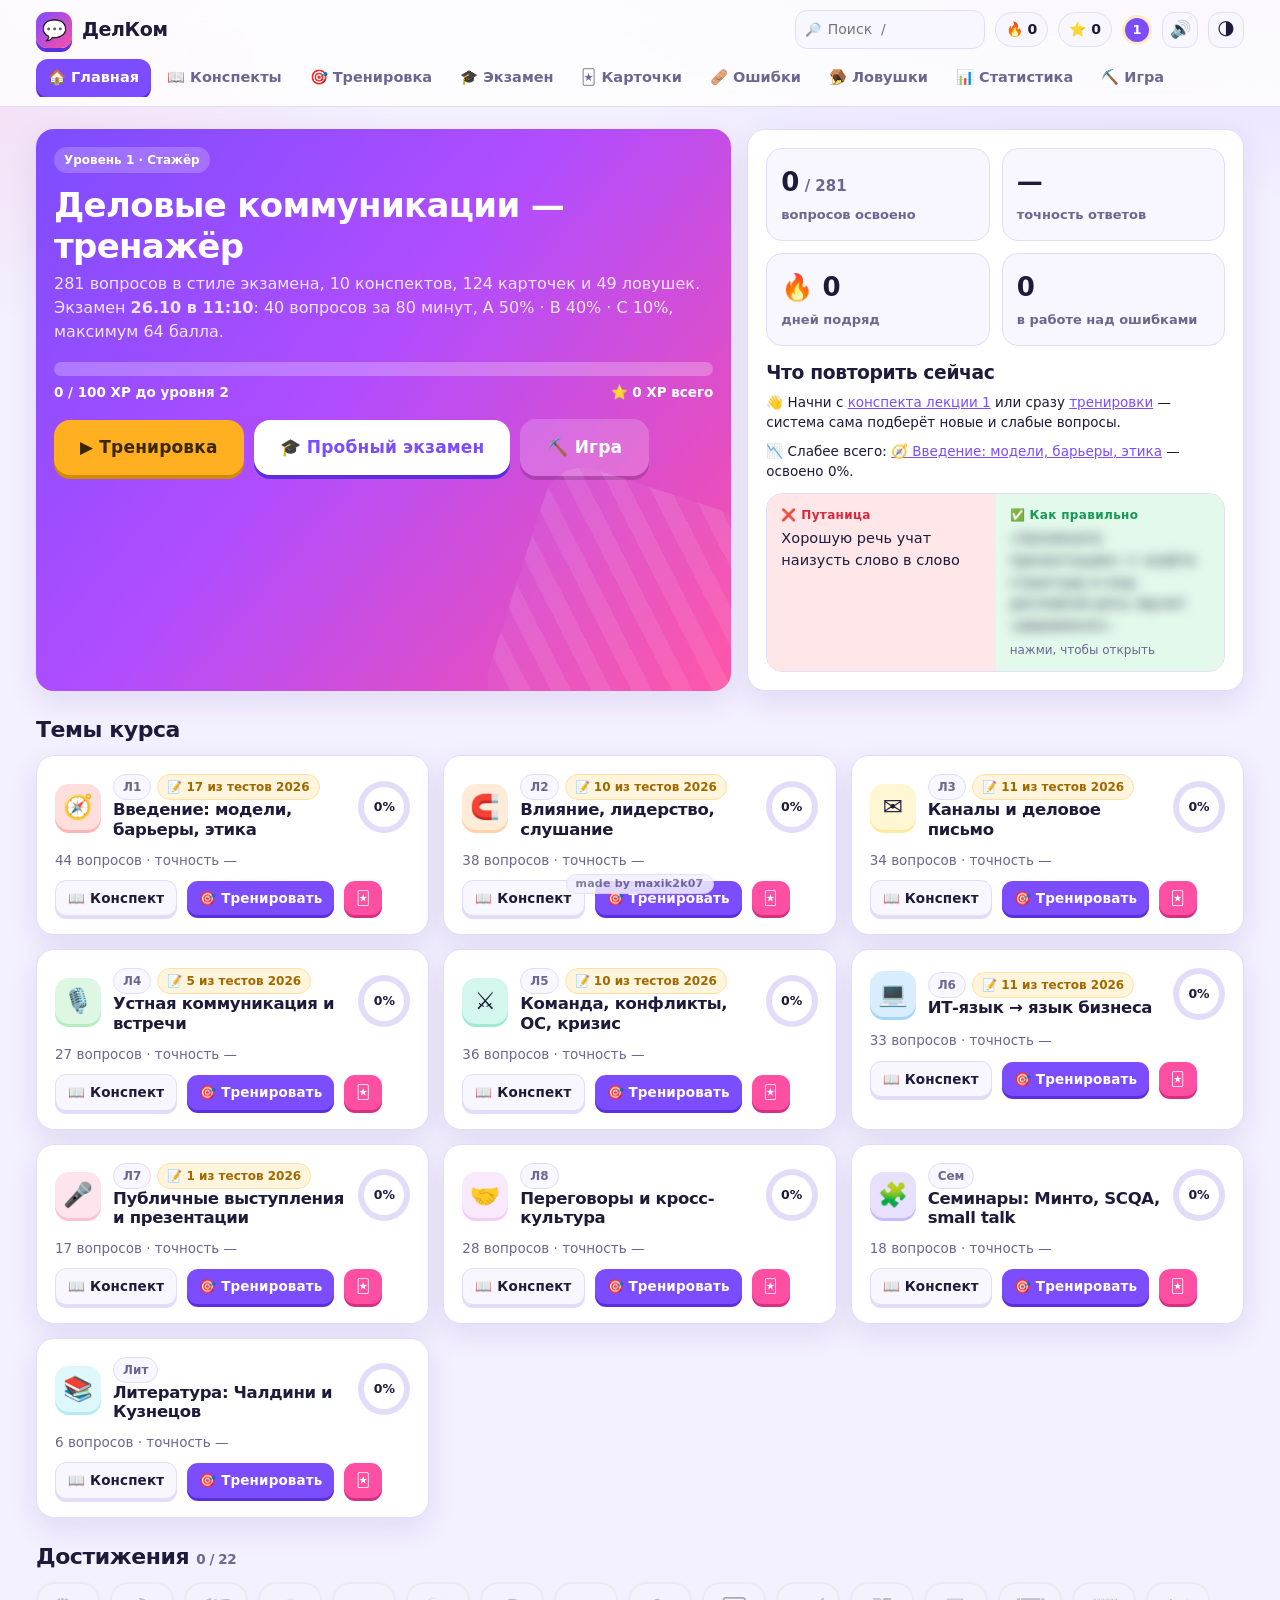
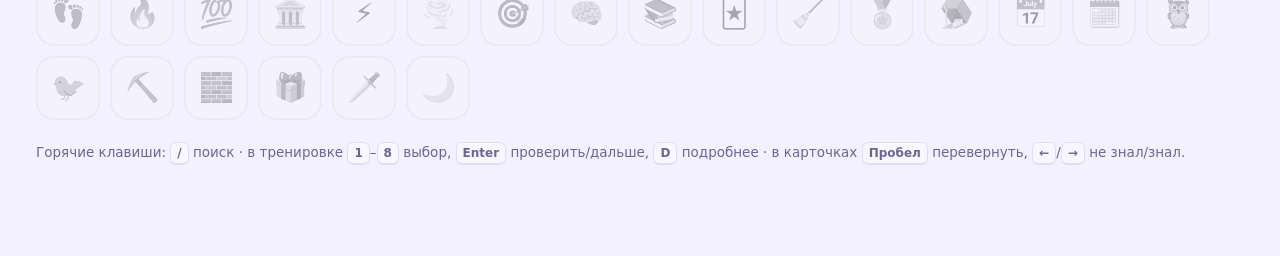
==== commit db467424: "Add files via upload" ====
--- a/index.html
+++ b/index.html
@@ -471,6 +471,9 @@
 .tbl td { padding: 6px 8px; border-bottom: 1px solid var(--line); }
 .qcard { padding: 20px; }
 
+/* подпись автора — видна на всех вкладках */
+.credit { position: fixed; left: 50%; bottom: 6px; transform: translateX(-50%); z-index: 450; pointer-events: none; font-size: 11px; font-weight: 600; letter-spacing: .02em; color: var(--muted); background: var(--bg); border: 1px solid var(--line); border-radius: 999px; padding: 1px 9px; opacity: .85; white-space: nowrap; }
+
 </style>
 </head>
 <body>
@@ -502,6 +505,7 @@
   </div>
 </header>
 <main id="main"></main>
+<div class="credit">made by maxik2k07</div>
 <script>/**
  * @license
  * Copyright 2010-2021 Three.js Authors
@@ -1696,7 +1700,7 @@
 Q.push(
 // ===================== ЛЕКЦИЯ 1: модели, составляющие, барьеры, этика =====================
 { id:'n1-01', t:'l1', lv:'A', src:'Лекция 1 · формат тестов', q:'Какое определение наиболее точно описывает эффективную деловую коммуникацию? Выберите 1 ответ',
-  o:['Любой обмен информацией между сотрудниками компании, даже не связанный с достижением бизнес-целей.','Любой вид обмена информацией внутри и вне организации, который ориентирован на достижение бизнес-целей.','Формальные встречи и официальные документы, которые утверждает руководство.','Публичные выступления руководителей перед сотрудниками и клиентами.'],
+  o:['Любой обмен информацией между сотрудниками компании, даже не связанный с достижением бизнес-целей.','Любой вид обмена информацией внутри и вне организации, который ориентирован на достижение бизнес-целей.','Только формальные встречи, приказы и официальные документы, которые согласует и утверждает руководство.','Публичные выступления руководителей перед сотрудниками, клиентами и инвесторами на официальных мероприятиях.'],
   a:[1], why:'Ключевые слова: «внутри и вне организации» и «ориентирован на бизнес-цели».',
   more:'Дистракторы ломают одну из частей: «между сотрудниками» сужает до внутренней коммуникации, «не связанный с целями» убирает главный признак, «встречи и документы» сводят коммуникацию к форматам.' },
 { id:'n1-02', t:'l1', lv:'A', src:'Лекция 1 · формат тестов', q:'Что из перечисленного НЕ является моделью коммуникации? Выберите 1 ответ',
@@ -1708,7 +1712,7 @@
   a:[0,1,2,3], why:'Линейные: Аристотель, Лассуэлл, Шеннон–Уивер, SMCR Берло.',
   more:'Осгуд–Шрамм и Уэстли–Маклин — интерактивные, Барнлунд и спираль Дэнса — транзакционные.' },
 { id:'n1-04', t:'l1', lv:'B', src:'Лекция 1 · формат тестов', q:'Какое утверждение наиболее точно объясняет различие между интерактивной и транзакционной моделями коммуникации?',
-  o:['Интерактивная модель односторонняя, а транзакционная — двусторонняя.','В интерактивной модели обратная связь есть, но не одновременная (письма, телефон, интернет); в транзакционной участники одновременно являются коммуникаторами и совместно создают смысл в социальном и культурном контексте.','Интерактивная модель не учитывает шум, а транзакционная учитывает только шум.','Интерактивная модель описывает публичные выступления, а транзакционная — массовую рекламу.'],
+  o:['Интерактивная модель односторонняя: получатель не отвечает; транзакционная — двусторонняя, но ответ в ней всегда приходит с задержкой, как в письме.','В интерактивной обратная связь есть, но не одновременная; в транзакционной участники одновременно отправляют и получают сообщения, совместно создавая смысл.','Интерактивная модель не учитывает шум и контекст; транзакционная, наоборот, сводит всю коммуникацию к борьбе с шумом в канале передачи.','Интерактивная модель описывает публичные выступления перед аудиторией, а транзакционная — массовую рекламу и рассылки через СМИ и соцсети.'],
   a:[1], why:'Обе двусторонние; разница — в одновременности и в том, что в транзакционной модели отправитель и получатель сливаются в «коммуникаторов».',
   more:'Транзакционные модели: «мы не просто обмениваемся информацией, но и создаём отношения». Односторонняя связь — признак линейных моделей.' },
 { id:'n1-05', t:'l1', lv:'B', src:'Лекция 1 · формат тестов', q:'Генеральный директор раз в месяц рассылает всем сотрудникам видеообращение о стратегии. Ответить или задать вопрос нельзя — комментарии отключены. Какая группа моделей коммуникации лучше всего описывает этот процесс? Выберите 1 ответ',
@@ -1716,7 +1720,7 @@
   a:[0], why:'Сообщение идёт в одну сторону, обратной связи нет — это линейная модель.',
   more:'Линейные модели широко используются в маркетинге, продажах, PR. Если бы сотрудники отвечали письмами через день — интерактивная; если бы обсуждали вживую и вместе вырабатывали решение — транзакционная.' },
 { id:'n1-06', t:'l1', lv:'B', src:'Лекция 1 · формат тестов', q:'На стратегической сессии двое руководителей вживую обсуждают запуск продукта: перебивают, уточняют, меняют позиции по ходу разговора и к концу вырабатывают общее решение, а заодно — более доверительные отношения. Какая модель коммуникации описывает это наиболее точно?',
-  o:['Модель Аристотеля — оратор активен, аудитория пассивна.','Модель Шеннона–Уивера — сигнал проходит через канал и искажается шумом.','Транзакционная модель — участники одновременно отправляют и получают сообщения и совместно создают смысл и отношения.','Интерактивная модель Осгуда–Шрамма — обратная связь медленная и непрямая.'],
+  o:['Модель Аристотеля — оратор активно убеждает, а аудитория пассивно воспринимает','Модель Шеннона–Уивера — сигнал идёт от источника через канал и искажается шумом','Транзакционная модель — участники одновременно отправляют и получают сообщения','Интерактивная модель Осгуда–Шрамма — стороны по очереди обмениваются сообщениями'],
   a:[2], why:'Одновременность, совместное создание смысла и построение отношений — признаки транзакционной модели.',
   more:'В интерактивной модели обратная связь не одновременная (как в переписке). Здесь же оба — «коммуникаторы».' },
 { id:'n1-07', t:'l1', lv:'A', m:1, src:'Лекция 1 · формат тестов', q:'Какие утверждения о модели Шеннона–Уивера верны? Выберите все правильные ответы',
@@ -1728,7 +1732,7 @@
   a:[1], why:'Оратор → Речь → Обстановка → Публика → Эффект.',
   more:'Это самая старая модель (около 300 г. до н. э.): фокус на ораторе, аудитория пассивна. Используется для выступлений, семинаров, лекций.' },
 { id:'n1-09', t:'l1', lv:'B', src:'Лекция 1 · формат тестов', q:'Спикер открывает выступление словами: «Я 12 лет руковожу проектами внедрения ERP и лично запускал систему в трёх холдингах». Какой элемент риторической триады Аристотеля он использует?',
-  o:['Логос — логические аргументы и данные','Этос — доверие к оратору, его авторитет и экспертность','Пафос — эмоции аудитории','Топос — общие места и клише'],
+  o:['Логос — логические аргументы, факты и данные в пользу тезиса','Этос — доверие к оратору и его экспертности','Пафос — обращение к эмоциям и чувствам аудитории','Топос — общие места и привычные для слушателей клише'],
   a:[1], why:'Этос отвечает на вопрос «КТО говорит» — авторитет и опыт оратора.',
   more:'Логос — ЧТО (логика, факты), пафос — КАК (эмоции аудитории). «Топос» — слово-ловушка, в триаду не входит.' },
 { id:'n1-10', t:'l1', lv:'A', m:1, src:'Лекция 1 · формат тестов', q:'Какие из перечисленных элементов относятся к восьми составляющим делового общения? Выберите все правильные ответы',
@@ -1744,7 +1748,7 @@
   a:[0,1,2], why:'Обратная связь — ответ получателя; бывает преднамеренной и нет, вербальной и невербальной.',
   more:'Ловушка «только письменно». Отсутствие обратной связи — сбой другого элемента, а не помеха (этот же дистрактор был в тесте 02.10).' },
 { id:'n1-13', t:'l1', lv:'C', m:1, src:'Лекция 1 · формат тестов', q:'Сотрудник получает от руководителя, с которым на прошлой неделе поспорил, нейтральное письмо: «Зайдите ко мне после обеда». Он весь день тревожится и решает, что его хотят уволить. Какие составляющие коммуникации здесь задействованы наиболее явно? Выберите все правильные ответы',
-  o:['Помехи (психологический шум) — тревога и прошлый конфликт искажают смысл','Получатель — источник не контролирует, как получатель интерпретирует сообщение','Канал — электронная почта не подходит для коротких сообщений','Окружающая среда — офис открытой планировки'],
+  o:['Помехи (психологический шум) — тревога и прошлый конфликт искажают смысл','Получатель — источник не контролирует, как получатель интерпретирует сообщение','Канал — электронная почта в принципе не подходит для коротких рабочих сообщений','Окружающая среда — шумный офис открытой планировки мешает сосредоточиться на письме'],
   a:[0,1], why:'Смысл исказил психологический шум, а интерпретация — зона получателя, источник её не контролирует.',
   more:'Ни канал, ни физическая обстановка в кейсе не упоминаются. Помехи бывают психологическими — это прямо было на слайде.' },
 { id:'n1-14', t:'l1', lv:'B', src:'Лекция 1 · формат тестов', q:'Команда работает из Москвы и Владивостока. Ежедневный созвон назначен на 18:00 по Москве — для коллег во Владивостоке это час ночи, и они почти не участвуют. Какой барьер коммуникации проявляется наиболее явно?',
@@ -1760,11 +1764,11 @@
   a:[0,1,4], why:'Языковые барьеры: акценты, диалекты, пиджин, жаргон, сленг, выбор слов, грамотность.',
   more:'Невнимательное слушание — межличностный барьер, стереотип о женщинах — гендерный.' },
 { id:'n1-17', t:'l1', lv:'B', src:'Лекция 1 · формат тестов', q:'Руководитель на совещании говорит: «Сейчас посмотрим, что предложит наш молодой специалист — хотя у вчерашних студентов редко бывает что-то дельное». Какой барьер коммуникации он создаёт в первую очередь?',
-  o:['Барьер восприятия — предубеждение искажает восприятие человека и его идей','Физический барьер','Организационный барьер','Языковой барьер'],
+  o:['Барьер восприятия — предубеждение искажает оценку идей','Физический барьер — шум и обстановка мешают услышать идею','Организационный барьер — иерархия не даёт младшему высказаться','Языковой барьер — участники используют разные термины'],
   a:[0], why:'Барьеры восприятия — психические блоки, предположения и фильтры, влияющие на восприятие людей и событий.',
   more:'Помимо барьера, это нарушение этики — неуважительное отношение. Эгалитарный коммуникатор даёт всем одинаковое уважение.' },
 { id:'n1-18', t:'l1', lv:'A', m:1, src:'Лекция 1 · формат тестов', q:'Какие примеры относятся к горизонтальной коммуникации? Выберите все правильные ответы',
-  o:['Два дизайнера одного отдела обсуждают макет','Руководитель группы аналитиков согласует сроки с руководителем группы разработки','Директор рассылает приказ всем отделам','Стажёр предлагает начальнику идею улучшения процесса','Менеджер по закупкам ведёт переговоры с поставщиком'],
+  o:['Два дизайнера одного отдела обсуждают макет','Руководитель группы аналитиков согласует сроки с руководителем разработки','Директор рассылает руководителям всех отделов приказ о новом графике','Стажёр предлагает своему начальнику отдела идею по улучшению процесса','Менеджер по закупкам обсуждает с внешним поставщиком сроки поставки'],
   a:[0,1], why:'Горизонтальная коммуникация — между людьми одного уровня; более непосредственная и менее формальная.',
   more:'Приказ директора — «сверху вниз», идея стажёра начальнику — «снизу вверх», переговоры с поставщиком — внешняя коммуникация.' },
 { id:'n1-19', t:'l1', lv:'A', m:1, src:'Лекция 1 · формат тестов', q:'Какие качества относятся к этичному коммуникатору (а не к подготовленному)? Выберите все правильные ответы',
@@ -1772,19 +1776,19 @@
   a:[0,1,2], why:'Этичный = эгалитарный, уважительный, заслуживающий доверия (+ «золотое правило»).',
   more:'Подготовленный, организованный, понятный, лаконичный и пунктуальный — характеристики хорошего коммуникатора.' },
 { id:'n1-20', t:'l1', lv:'C', src:'Лекция 1 · формат тестов', q:'На общем собрании ведущий инженер рассказывает о новой системе только терминами, понятными двум его коллегам из ИТ. Остальные 40 участников из продаж и финансов ничего не понимают, но он считает, что «кому надо — разберутся». Какой принцип этичного коммуникатора нарушен?',
-  o:['Эгалитарность — говорить понятно для всех слушателей, а не только для «похожих на вас»','Пунктуальность — уложиться во время','Уважительность — избегать сарказма','Достоверность — не вырывать информацию из контекста'],
+  o:['Эгалитарность — говорить понятно для всех слушателей','Пунктуальность — уложиться в отведённое время выступления','Уважительность — избегать сарказма и резких оценок','Достоверность — не вырывать информацию из контекста'],
   a:[0], why:'Эгалитарный коммуникатор объединяет аудиторию идеями и языком, подходящими всем.',
   more:'Это не запрет на терминологию — важно, чтобы доступ к смыслу был у всех. Заодно нарушен и признак хорошего коммуникатора «понятный».' },
 { id:'n1-21', t:'l1', lv:'B', src:'Лекция 1 · формат тестов', q:'На защите проекта член комиссии задаёт вопрос, ответа на который докладчик не знает. Какой ответ соответствует принципу «заслуживающий доверия»?',
-  o:['Уверенно назвать примерную цифру, чтобы не потерять лицо','Сменить тему и рассказать о сильной стороне проекта','«Я не знаю точного ответа, но изучу этот вопрос и свяжусь с вами до пятницы»','Сказать, что вопрос не относится к теме защиты'],
+  o:['Уверенно назвать примерную цифру, чтобы не потерять лицо перед комиссией','Сменить тему и подробно рассказать о самой сильной стороне проекта','«Точного ответа не знаю — уточню и пришлю вам до пятницы»','Вежливо сказать, что вопрос не относится к теме сегодняшней защиты'],
   a:[2], why:'Заслуживающий доверия коммуникатор говорит правду: «Я не знаю, но изучу и свяжусь».',
   more:'Придуманная цифра подрывает доверие сильнее, чем честное «не знаю».' },
 { id:'n1-22', t:'l1', lv:'B', src:'Лекция 1 · формат тестов', q:'В отчёте для совета директоров аналитик цитирует опрос клиентов: «Сервис нравится 78% клиентов», опуская вторую часть предложения из исходного отчёта — «…но 60% из них собираются уйти к конкуренту из-за цены». Какой принцип нарушен?',
-  o:['Эгалитарность','Заслуживающий доверия — не опускать, не удалять и не вырывать информацию из контекста','Лаконичность','Организованность'],
+  o:['Эгалитарность — говорить понятно для всей аудитории','Заслуживающий доверия — не вырывать данные из контекста','Лаконичность — убрать из отчёта лишние детали и цифры','Организованность — выстроить данные в логичном порядке'],
   a:[1], why:'Вырывание цифры из контекста ради своей точки зрения — нарушение доверия.',
   more:'Этичный коммуникатор не опускает и не искажает информацию, даже если она неудобна.' },
 { id:'n1-23', t:'l1', lv:'A', src:'Лекция 1 · формат тестов', q:'Цитата курса: «Самая большая проблема в коммуникации — это иллюзия, что она имела место» (Джордж Бернард Шоу). Какой вывод из неё наиболее точен?',
-  o:['Отправить сообщение — ещё не значит добиться понимания','Чем больше сообщений, тем лучше коммуникация','Письменная коммуникация надёжнее устной','Коммуникация успешна, если получатель ответил'],
+  o:['Отправить сообщение — ещё не значит добиться понимания','Чем больше сообщений отправлено, тем лучше коммуникация','Письменная коммуникация всегда надёжнее устной','Коммуникация успешна, если получатель хоть как-то ответил'],
   a:[0], why:'Сообщение может быть отправлено, но не понято — коммуникация произошла только в голове отправителя.',
   more:'Та же мысль повторяется на лекции 6: «Отправить информацию — ещё не значит добиться понимания».' },
 { id:'n1-24', t:'l1', lv:'A', src:'Лекция 1 · формат тестов', q:'Согласно данным PMI, приведённым на лекции, сколько теряется из-за плохой коммуникации с каждого миллиарда долларов, потраченного на проекты?',
@@ -1796,11 +1800,11 @@
   a:[0,1,2,3], why:'Деловое общение: от имени компании, с нужными людьми, ради результата, в ролях, по правилам, через специальные формы и каналы.',
   more:'Ограничения «только своего уровня» нет — круг делового общения включает клиентов, акционеров, СМИ, госорганы и других.' },
 { id:'n1-26', t:'l1', lv:'B', src:'Лекция 1 · формат тестов', q:'Согласно McKinsey («New leadership for a new era»), руководитель новой эпохи должен выйти за рамки «приказа» и расширить его до…',
-  o:['Контроля — роль контролёра','Сотрудничества — роль катализатора, установка на партнёрство','Конкуренции — роль планировщика','Ожиданий — роль профессионала'],
+  o:['Контроля — роль строгого контролёра','Сотрудничества — роль катализатора','Конкуренции — роль главного планировщика','Ожиданий — роль ведущего профессионала'],
   a:[1], why:'Приказ (директор, авторитет) → сотрудничество (катализатор, партнёрство).',
   more:'Остальные сдвиги: прибыль → влияние, конкуренция → совместное творчество, контроль → эволюция (коуч), ожидания → цельность.' },
 { id:'n1-27', t:'l1', lv:'C', m:1, src:'Лекция 1 · формат тестов', q:'Менеджер проводит видеозвонок с клиентом из Японии. Он сидит в кафе, на фоне шумит кофемашина. Клиент ожидает строгого формального тона, а менеджер шутит и обращается к нему по имени. Что относится к контексту коммуникации? Выберите все правильные ответы',
-  o:['Ожидание клиентом формального тона','Шум кофемашины на фоне','Установки участников о допустимой степени неформальности','Нестабильный Wi-Fi в кафе'],
+  o:['Ожидание клиентом формального тона','Шум кофемашины и разговоры посетителей на фоне','Установки сторон о допустимой неформальности','Нестабильный Wi-Fi и прерывающийся звук в кафе'],
   a:[0,2], why:'Контекст — установки и ожидания участников; он диктует степень формальности.',
   more:'Кафе, шум и Wi-Fi — это окружающая среда (физическая обстановка), а не контекст. Различие среды и контекста встречалось в тестах 11.09, 18.09 и 02.10.' },
 // ===================== ЛЕКЦИЯ 2: влияние, лидерство, слушание =====================
@@ -1813,7 +1817,7 @@
   a:[0], why:'Взаимность — моральное обязательство ответить услугой на услугу.',
   more:'Тактика «это ещё не всё» тоже про подарки, но здесь сначала дали, потом попросили — классическая взаимность.' },
 { id:'n2-03', t:'l2', lv:'B', src:'Лекция 2 · формат тестов', q:'Руководитель говорит сотруднику: «На прошлой неделе ты сам сказал, что качество для тебя важнее скорости. Значит, давай перепроверим отчёт ещё раз перед отправкой». Какой принцип влияния используется?',
-  o:['Авторитет','Приверженность и последовательность','Социальное доказательство','Дефицит'],
+  o:['Авторитет — ссылка на статус руководителя','Приверженность и последовательность','Социальное доказательство — «так делают все»','Дефицит — ограниченность возможности'],
   a:[1], why:'Человек хочет оставаться последовательным в словах и делах — на этом и строится просьба.',
   more:'Принцип связан с чувством долга: поддерживать целостный и последовательный образ себя.' },
 { id:'n2-04', t:'l2', lv:'B', src:'Лекция 2 · формат тестов', q:'Перед переговорами менеджер узнаёт, что представитель клиента тоже выпускник Вышки и болеет за ту же футбольную команду, и начинает встречу с этого. Какой принцип влияния он использует?',
@@ -1825,27 +1829,27 @@
   a:[0], why:'Сначала заведомо большая просьба и отказ, затем меньшая, на которую соглашаются охотнее.',
   more:'«Придержите дверь» — обратная схема: сначала маленькая просьба, потом большая.' },
 { id:'n2-06', t:'l2', lv:'B', src:'Лекция 2 · формат тестов', q:'Коллега сначала просит вас «просто глянуть одну таблицу», потом «поправить пару формул», а через неделю — взять на себя весь отчёт. Какая тактика влияния описана?',
-  o:['«Придержите дверь» — начните с маленького «да»','«Дверь перед носом»','«Это ещё не всё»','Дефицит'],
+  o:['«Придержите дверь» — начните с маленького «да»','«Дверь перед носом» — начните с большой просьбы','«Это ещё не всё» — добавьте бонус к предложению','Дефицит — подчеркните, что время ограничено'],
   a:[0], why:'Маленькое согласие делает следующее, большее, более вероятным — работает принцип последовательности.',
   more:'«Дверь перед носом» начинается с большой просьбы и отказа.' },
 { id:'n2-07', t:'l2', lv:'A', m:1, src:'Лекция 2 · формат тестов', q:'Какие стратагемы влияния выделяет Пратканис («Век пропаганды»)? Выберите все правильные ответы',
-  o:['Предварительное убеждение','Достоверность источника','Сообщение','Эмоции','Дефицит','Этос'],
+  o:['Предварительное убеждение','Достоверность источника','Сообщение','Эмоции','Дефицит и срочность','Этос оратора','Социальное доказательство'],
   a:[0,1,2,3], why:'Четыре стратагемы Пратканиса: предварительное убеждение, достоверность источника, сообщение, эмоции.',
   more:'Дефицит — принцип Чалдини, этос — элемент триады Аристотеля.' },
 { id:'n2-08', t:'l2', lv:'C', src:'Лекция 2 · формат тестов', q:'Руководитель проекта пишет сотруднику, задержавшему свою часть: «Я готова в любой момент вмешаться и доделать сама, как уже несколько раз делала. Не хочу, чтобы клиент пострадал». Какая стратагема Пратканиса используется в этой фразе?',
-  o:['Предварительное убеждение','Достоверность источника — создание положительного образа коммуникатора','Сообщение','Эмоции'],
+  o:['Предварительное убеждение — подготовка почвы до сообщения','Достоверность источника — образ коммуникатора','Сообщение — сильные аргументы в самом тексте','Эмоции — давление на чувство вины адресата'],
   a:[1], why:'Автор рисует образ ответственного, отзывчивого руководителя — это достоверность источника.',
   more:'Пример из семинара 1 (письмо Насти). Образ коммуникатора задаёт рамку для предварительного убеждения, поэтому это отдельная стратагема.' },
 { id:'n2-09', t:'l2', lv:'B', src:'Лекция 2 · формат тестов', q:'Письмо заканчивается словами: «Если не успеваешь — это поставит под удар весь проект. Напиши до конца дня, когда ждать, или скажи, чтобы я взяла это на себя». Какую стратагему Пратканиса это иллюстрирует?',
-  o:['Эмоции — вызвать нужную эмоцию и подсказать выгодный автору способ снять напряжение','Достоверность источника','Предварительное убеждение','Социальное доказательство'],
+  o:['Эмоции — вызвать тревогу и подсказать, как её снять','Достоверность источника — показать себя надёжным партнёром','Предварительное убеждение — заранее задать рамку ситуации','Социальное доказательство — сослаться на поведение других'],
   a:[0], why:'Вызывается тревога и вина, а затем предлагается выход из напряжения, нужный автору.',
   more:'Социальное доказательство — принцип Чалдини, а не стратагема Пратканиса.' },
 { id:'n2-10', t:'l2', lv:'A', src:'Лекция 2 · формат тестов', q:'В чём, по Цицерону, главная задача оратора?',
-  o:['Создать выгодное для себя определение ситуации','Вызвать у аудитории сильные эмоции','Подкрепить каждую мысль статистикой','Продемонстрировать личный авторитет'],
+  o:['Создать выгодное для себя определение ситуации','Вызвать у аудитории как можно более сильные эмоции','Подкрепить каждую мысль статистикой и фактами','Продемонстрировать слушателям личный авторитет'],
   a:[0], why:'Цицерон делал акцент на контексте убеждения: выиграть спор помогает выгодное определение ситуации.',
   more:'Аристотель предлагал три источника убеждения: этос, логос, пафос.' },
 { id:'n2-11', t:'l2', lv:'B', fix:1, src:'Лекция 2 · формат тестов', q:'Какая последовательность уровней защиты по Цицерону корректна?',
-  o:['Факты → Определения → Качество (значение и обстоятельства) → Авторитет суда','Определения → Факты → Авторитет суда → Качество','Авторитет суда → Качество → Определения → Факты','Факты → Качество → Определения → Авторитет суда','Ни один из вариантов не верен'],
+  o:['Факты → Определения → Качество → Авторитет суда','Определения → Факты → Авторитет суда → Качество','Авторитет суда → Качество → Определения → Факты','Факты → Качество → Определения → Авторитет суда','Ни один из вариантов не верен'],
   a:[0], why:'«Не делал» → «сделал, но это не то, в чём обвиняют» → «есть смягчающие обстоятельства» → «этот суд не вправе судить».',
   more:'Запоминалка «ФОКА». Пример: «Мой клиент этого не делал» → «Убила, но это не было убийством» → «Убийство, но с благими намерениями» → «Этот суд не имеет полномочий судить жену Цезаря».' },
 { id:'n2-12', t:'l2', lv:'C', src:'Лекция 2 · формат тестов', q:'Клиент обвиняет подрядчика в срыве сроков. Представитель подрядчика отвечает: «Да, этап сдан на неделю позже, но по договору это не просрочка, а согласованный перенос — заказчик сам изменил ТЗ». Какой уровень защиты по Цицерону он использует?',
@@ -1853,7 +1857,7 @@
   a:[1], why:'Факт признан, но ему дано другое определение: «не просрочка, а перенос».',
   more:'Если бы он сказал «просрочка была, но из-за форс-мажора» — это уровень качества.' },
 { id:'n2-13', t:'l2', lv:'B', src:'Лекция 2 · формат тестов', q:'Какое утверждение наиболее точно объясняет различие между конформизмом и подчинением?',
-  o:['Конформизм — изменение поведения или убеждений под мнение группы без открытого требования с её стороны; подчинение — выполнение чьих-либо требований, будучи внутренне против.','Конформизм возникает только под давлением авторитета, а подчинение — под давлением группы.','Конформизм и подчинение — синонимы.','Подчинение всегда сопровождается изменением убеждений, а конформизм — никогда.'],
+  o:['Конформизм — подстройка под мнение группы без её открытого требования; подчинение — выполнение требований вопреки внутреннему несогласию.','Конформизм возникает только под прямым давлением авторитета, а подчинение — под негласным давлением группы, которая ничего не требует.','Конформизм и подчинение — синонимы: оба термина описывают изменение поведения человека под влиянием других людей.','Подчинение всегда сопровождается искренним изменением убеждений, а конформизм — никогда: человек лишь внешне соглашается.'],
   a:[0], why:'Конформизм — давление группы (Аш), подчинение — требование авторитета (Милгрэм).',
   more:'Конформизм может возникать без прямого давления и выражаться во внутреннем принятии норм группы.' },
 { id:'n2-14', t:'l2', lv:'B', m:1, src:'Лекция 2 · формат тестов', q:'Какие факторы, по данным экспериментов Милгрэма, повышали уровень подчинения? Выберите все правильные ответы',
@@ -1861,7 +1865,7 @@
   a:[0,1,2], why:'Чем авторитетнее экспериментатор и антураж и чем дальше жертва, тем выше подчинение.',
   more:'Открытый отказ других участников снижает подчинение. В базовой версии 65% испытуемых дошли до конца шкалы.' },
 { id:'n2-15', t:'l2', lv:'A', fix:1, src:'Лекция 2 · формат тестов', q:'Какая последовательность фраз экспериментатора в опыте Милгрэма корректна?',
-  o:['«Пожалуйста, продолжайте» → «Для эксперимента необходимо продолжить» → «Абсолютно необходимо, чтобы вы продолжили» → «У вас нет другого выбора, вы должны идти дальше»','«У вас нет другого выбора» → «Пожалуйста, продолжайте» → «Абсолютно необходимо» → «Для эксперимента необходимо продолжить»','«Для эксперимента необходимо продолжить» → «Пожалуйста, продолжайте» → «У вас нет другого выбора» → «Абсолютно необходимо»','Ни один из вариантов не верен'],
+  o:['«Пожалуйста, продолжайте» → «Для эксперимента необходимо продолжить» → «Абсолютно необходимо, чтобы вы продолжили» → «У вас нет другого выбора, вы должны идти дальше»','«У вас нет другого выбора, вы должны идти дальше» → «Пожалуйста, продолжайте» → «Абсолютно необходимо, чтобы вы продолжили» → «Для эксперимента необходимо продолжить»','«Для эксперимента необходимо продолжить» → «Пожалуйста, продолжайте» → «У вас нет другого выбора, вы должны идти дальше» → «Абсолютно необходимо, чтобы вы продолжили»','Ни один из вариантов не верен'],
   a:[0], why:'Нажим нарастал: от вежливой просьбы до «у вас нет выбора».',
   more:'Четыре фразы — от мягкой к самой жёсткой.' },
 { id:'n2-16', t:'l2', lv:'B', m:1, src:'Лекция 2 · формат тестов', q:'Какие советы входят в «запасной выход» из ловушки квази-авторитета? Выберите все правильные ответы',
@@ -1881,11 +1885,11 @@
   a:[0], why:'Все полномочия у лидера, он диктует процесс и ждёт послушания.',
   more:'Это не транзакционный стиль: здесь нет системы наград и санкций, только жёсткие указания.' },
 { id:'n2-20', t:'l2', lv:'C', src:'Лекция 2 · формат тестов', q:'Сотрудник нашёл ошибку в собственном отчёте уже после отправки клиенту. Руководитель отвечает: «Хорошо, что заметили. Давайте разберём, где не сработала проверка, и предложите, как улучшить процесс для всей команды». Какой стиль лидерства продемонстрирован?',
-  o:['Трансформационный — ошибка превращается в урок для всей команды','Транзакционный','Авторитарный','Делегирующий'],
+  o:['Трансформационный — ошибка становится уроком для команды','Транзакционный — ошибка фиксируется и влечёт санкцию','Авторитарный — руководитель сам решает, как исправить','Делегирующий — сотрудник сам разбирается с последствиями'],
   a:[0], why:'Эмпатия, развитие и общее улучшение процесса — признаки трансформационного стиля.',
   more:'Транзакционный руководитель назначил бы санкцию («месяц без права согласования»), авторитарный — приказал бы срочно переделать под его контролем.' },
 { id:'n2-21', t:'l2', lv:'B', src:'Лекция 2 · формат тестов', q:'Руководитель собирает команду: «Давайте соберём все идеи, вместе оценим риски каждой и согласуем план». Какой стиль лидерства он демонстрирует?',
-  o:['Партисипативный (демократический)','Авторитарный','Транзакционный','Делегирующий'],
+  o:['Партисипативный (демократический)','Авторитарный (командно-директивный)','Транзакционный (на основе обмена)','Делегирующий (либеральный)'],
   a:[0], why:'Вовлечение команды в принятие решения, открытое общение, прозрачность.',
   more:'Делегирующий руководитель не участвовал бы в выработке решения, а передал бы её команде целиком.' },
 { id:'n2-22', t:'l2', lv:'A', m:1, src:'Лекция 2 · формат тестов', q:'По каким осям классифицируется вербальная коммуникация? Выберите все правильные ответы',
@@ -1897,7 +1901,7 @@
   a:[0,1,2,3,4,5], why:'Шесть зон невербалики: мимика, жесты, пространство, прикосновения, зрительный контакт, внешность.',
   more:'Выбор слов — вербальная коммуникация. Твёрдое или слабое рукопожатие соискателя — пример прикосновения как сигнала.' },
 { id:'n2-24', t:'l2', lv:'C', src:'Лекция 2 · формат тестов', q:'Сотрудник на встрече 1:1 говорит: «Я не успеваю, задач стало слишком много». Какой ответ руководителя лучше всего соответствует технике активного слушания?',
-  o:['«Правильно ли я понимаю, что объём задач сейчас больше, чем ты успеваешь сделать качественно? Расскажи подробнее, какие задачи забирают больше всего времени?»','«Всем сейчас тяжело, просто нужно лучше планировать день»','«Давай я сразу скажу, что тебе делать: отложи отчёты и займись клиентами»','«Странно, у твоих коллег такой проблемы нет»'],
+  o:['«Правильно понимаю, что задач больше, чем успеваешь? Какие забирают больше всего времени?»','«Всем сейчас тяжело, просто нужно лучше планировать свой день и меньше отвлекаться»','«Давай я сразу скажу, что делать: отложи отчёты, займись клиентами, остальное потом»','«Странно, у твоих коллег с таким же объёмом задач почему-то такой проблемы нет»'],
   a:[0], why:'Перефразирование + открытый вопрос, без суждений и непрошеных советов.',
   more:'Принципы: слушать, чтобы понять, а не ответить; воздерживаться от суждений и советов; перефразировать и отражать.' },
 { id:'n2-25', t:'l2', lv:'B', m:1, src:'Лекция 2 · формат тестов', q:'Какие приёмы относятся к активному слушанию? Выберите все правильные ответы',
@@ -1909,7 +1913,7 @@
   a:[0,1,2], why:'Три дилеммы: прозрачность vs частная жизнь, правдивость vs убеждение, ответственность vs прибыль.',
   more:'Этичная культура строится на руководящих принципах, обучении, безопасных каналах обратной связи и личном примере руководства.' },
 { id:'n2-27', t:'l2', lv:'C', src:'Лекция 2 · формат тестов', q:'Руководитель отдела говорит: «Если месяц не будет замечаний от клиентов — вернём вам право самим согласовывать скидки. Если повторится — ограничим вашу зону ответственности». Какой стиль лидерства и какой принцип управления здесь используются?',
-  o:['Транзакционный: результат в обмен на поощрение или санкцию','Трансформационный: общее видение и развитие','Партисипативный: совместное принятие решений','Делегирующий: полная автономия команды'],
+  o:['Транзакционный: результат в обмен на поощрение','Трансформационный: общее видение, вдохновение и развитие','Партисипативный: совместное принятие решений командой','Делегирующий: полная автономия команды в решениях'],
   a:[0], why:'«Кнут и пряник»: награда за соблюдение требований и санкция за нарушение.',
   more:'Пример из семинара 1. Сравни с тестом 11.09 (приоритет при выборе клиентских счетов) — та же логика.' },
 { id:'n2-28', t:'l2', lv:'B', m:1, src:'Лекция 2 · формат тестов', q:'Какие стратегии укрепления репутации компании назывались на лекции? Выберите все правильные ответы',
@@ -1924,7 +1928,7 @@
 Q.push(
 // ===================== ЛЕКЦИЯ 3: каналы и деловое письмо =====================
 { id:'n3-01', t:'l3', lv:'A', src:'Лекция 3 · формат тестов', q:'Какое утверждение наиболее точно объясняет различие между официальным и неофициальным каналами коммуникации?',
-  o:['Официальный канал — программное решение, предусмотренное политикой компании; неофициальный может сопровождать официальные, но не предписан политикой для повседневного использования.','Официальный канал используется только для бизнес-тем, а неофициальный — только для личных разговоров.','Официальный канал — это всегда бумажные документы, а неофициальный — любые мессенджеры.','Официальные каналы есть только у крупных компаний.'],
+  o:['Официальный предусмотрен политикой компании; неофициальный может сопровождать официальные, но не предписан политикой.','Официальный канал используется только для рабочих тем, а неофициальный — исключительно для личных разговоров сотрудников.','Официальный канал — это всегда бумажные документы с подписью, а неофициальный — любые мессенджеры и звонки.','Официальные каналы есть только у крупных компаний, а в небольших командах все каналы считаются неофициальными.'],
   a:[0], why:'Ось «официальный / неофициальный» — о том, предписан ли канал политикой компании.',
   more:'О содержании разговоров говорит другая ось — «формальный / неформальный». Вариант 2 смешивает эти оси.' },
 { id:'n3-02', t:'l3', lv:'B', src:'Лекция 3 · формат тестов', q:'Официально в компании для созвонов используется Телемост, но служба поддержки по привычке созванивается в МТС Линк. К какому типу относится канал, которым пользуется поддержка?',
@@ -1948,7 +1952,7 @@
   a:[0,1,2,3,4], why:'Восемь признаков: чёткость и фокусировка, структура, идеи и темы, тон, язык, грамматика и стиль, достоверность, вдохновляющий характер.',
   more:'Объём и эпитеты в список не входят; красочные эпитеты прямо запрещены в деловом письме.' },
 { id:'n3-07', t:'l3', lv:'A', fix:1, src:'Лекция 3 · формат тестов', q:'Какая последовательность компонентов делового письма корректна?',
-  o:['Заголовок/бланк → Дата → Справка → Внутренний адрес → Тема → Приветствие → Тело → Заключительная часть → Подпись → Вложение → Копия → P.S.','Тема → Заголовок → Приветствие → Дата → Тело → Подпись → P.S. → Вложение','Приветствие → Тема → Тело → Дата → Подпись → Справка','Дата → Тема → Внутренний адрес → Тело → Подпись','Ни один из вариантов не верен'],
+  o:['Заголовок/бланк → Дата → Справка → Внутренний адрес → Тема → Приветствие → Тело → Заключительная часть → Подпись → Вложение → Копия → P.S.','Заголовок/бланк → Тема → Дата → Справка → Внутренний адрес → Приветствие → Тело → Заключительная часть → Подпись → Копия → Вложение → P.S.','Заголовок/бланк → Дата → Внутренний адрес → Справка → Тема → Приветствие → Тело → Подпись → Заключительная часть → Вложение → Копия → P.S.','Дата → Заголовок/бланк → Справка → Внутренний адрес → Приветствие → Тема → Тело → Заключительная часть → Подпись → P.S. → Вложение → Копия','Ни один из вариантов не верен'],
   a:[0], why:'Полная последовательность со слайда «Компоненты делового письма».',
   more:'Справка с номером письма обязательна; P.S. — последняя, дополнительная часть.' },
 { id:'n3-08', t:'l3', lv:'B', src:'Лекция 3 · формат тестов', q:'Компания отгружает товар новому клиенту без предоплаты. Клиент направляет письмо: «Просим отгрузить партию до 20.10; оплату в течение 10 банковских дней после поставки гарантируем». Какой вид делового письма это?',
@@ -1964,15 +1968,15 @@
   a:[0], why:'Извещение уведомляет об изменениях (реквизиты, адрес) и о мероприятиях.',
   more:'Письмо в налоговую о смене юридического адреса из теста 18.09 — тоже извещение (уведомление).' },
 { id:'n3-11', t:'l3', lv:'B', m:1, src:'Лекция 3 · формат тестов', q:'Что НЕ следует использовать в деловом письме? Выберите все правильные ответы',
-  o:['Красочные эпитеты и превосходные степени','Предложения на 4–5 строк с причастными оборотами','Фамильярные обращения («Саша», «Маша»)','Эмодзи и сленг','«Вы» с большой буквы при обращении к группе лиц','Один абзац — одна мысль'],
+  o:['Красочные эпитеты и превосходные степени','Предложения на 4–5 строк с причастными оборотами','Фамильярные обращения («Саша», «Маша»)','Эмодзи и сленг','«Вы» с большой буквы при обращении к группе лиц','Один абзац — одна мысль','Конкретная тема с номером документа или датой','Обращение к адресату по имени и отчеству'],
   a:[0,1,2,3,4], why:'Всё перечисленное, кроме последнего пункта, — запреты из лекции.',
   more:'«Один абзац — одна мысль» — правило оформления. «Вы» с большой буквы пишут только конкретному человеку.' },
 { id:'n3-12', t:'l3', lv:'C', src:'Лекция 3 · формат тестов', q:'Менеджер отправляет письмо с темой «Сотрудничество», в теле — три несвязанные просьбы, срок «как можно скорее» и вложение «IMG568909865.jpg». Какой набор ошибок назван верно?',
-  o:['Неинформативная тема; несколько несвязанных месседжей в одном письме; размытый срок вместо точного; непонятное имя файла','Слишком короткое письмо; отсутствие эмодзи; отправка в рабочее время; нейтральный тон','Использование темы письма; отсутствие P.S.; отсутствие копии C.C.; формальное обращение','Ошибок нет — главное, что письмо отправлено'],
+  o:['Неинформативная тема, несвязанные просьбы в одном письме, размытый срок, непонятное имя файла','Слишком короткое письмо, отсутствие эмодзи, отправка в рабочее время и чересчур нейтральный тон','Наличие темы письма, отсутствие P.S., пустое поле копии C.C. и слишком формальное обращение','Ошибок нет: письмо отправлено, тема заполнена, а все просьбы собраны в одном месте'],
   a:[0], why:'Правила e-mail: информативная тема, одна мысль, точный срок («до 15.09 в 12:00»), понятное имя файла (logotype_company.pdf).',
   more:'Ищи группу, где все пункты — реальные нарушения. Как в тесте 18.09 про письмо Алексея Смирнова.' },
 { id:'n3-13', t:'l3', lv:'B', src:'Лекция 3 · формат тестов', q:'Какая тема письма лучше всего соответствует правилам деловой переписки?',
-  o:['«Вопрос»','«Срочно!!!»','«Согласовать договор №17 с ООО «Альфа» до 24.10, 12:00»','«Привет, есть минутка?»'],
+  o:['«Вопрос по договору, ответьте, пожалуйста, когда будет время»','«Срочно!!! Нужно согласовать документы до конца недели»','«Согласовать договор №17 с ООО «Альфа» до 24.10, 12:00»','«Привет, есть минутка? Хотел обсудить один рабочий момент»'],
   a:[2], why:'Тема = действие + объект + срок.',
   more:'«Срочно» без даты — информационный шум (тесты 18.09, 02.10, 09.10).' },
 { id:'n3-14', t:'l3', lv:'B', m:1, src:'Лекция 3 · формат тестов', q:'Какие правила электронной переписки назывались на лекции? Выберите все правильные ответы',
@@ -1984,7 +1988,7 @@
   a:[0,1,2,3], why:'Тема + приветствие + описание вложения + краткое изложение + подпись.',
   more:'Эмодзи в деловом письме — фривольность, их использовать нельзя.' },
 { id:'n3-16', t:'l3', lv:'A', m:1, src:'Лекция 3 · формат тестов', q:'Почему правильная подпись важна для бизнеса? Выберите все правильные ответы',
-  o:['Даёт получателю больше способов обратной связи','Повышает узнаваемость бренда (логотип)','Привлекает клиентов (иконки соцсетей)','Повышает презентабельность и доверие','Заменяет тему письма'],
+  o:['Даёт получателю больше способов обратной связи','Повышает узнаваемость бренда (логотип)','Привлекает клиентов (иконки соцсетей)','Повышает презентабельность и доверие','Заменяет тему письма','Позволяет не представляться в тексте письма'],
   a:[0,1,2,3], why:'Четыре причины со слайда «Почему правильная подпись так важна».',
   more:'Иконки соцсетей уместны в подписи e-mail, но не в бумажном официальном письме (тест 18.09).' },
 { id:'n3-17', t:'l3', lv:'B', m:1, src:'Лекция 3 · формат тестов', q:'Какие правила общения в рабочих мессенджерах назывались на лекции? Выберите все правильные ответы',
@@ -1992,11 +1996,11 @@
   a:[0,1,2,3], why:'Среди правил — лаконичность, уважение, отсутствие опечаток, уважение личных границ, оперативные ответы.',
   more:'Правило — отвечать оперативно, а не в конце дня.' },
 { id:'n3-18', t:'l3', lv:'C', src:'Лекция 3 · формат тестов', q:'Дмитрий пишет команде: «Привет, команда! Нужно обновить систему как можно скорее, желательно к концу недели. Спасибо!» Какой вариант исправления лучше всего соответствует правилам делового письма?',
-  o:['«Коллеги, добрый день! В четверг, 24.10, до 12:00 каждому нужно обновить CRM до версии 5.2 по инструкции во вложении — это закроет уязвимость в модуле оплаты. Ответственный — Иван Петров, вопросы — ему в рабочий чат».','«Привет всем!!! Обновитесь срочно, это очень важно 🙏»','«Уважаемые коллеги, просим Вас обновить систему в кратчайшие сроки».','«Команда, обновление системы на ваше усмотрение, когда будет время».'],
+  o:['«Коллеги, добрый день! До 12:00 четверга, 24.10, обновите CRM до версии 5.2 по инструкции во вложении — это закроет уязвимость в модуле оплаты. Вопросы — Ивану Петрову».','«Привет всем!!! 🙏 Срочно обновитесь, пожалуйста, это реально очень важно для всех нас, иначе будут проблемы. Кто не успеет — потом не говорите, что вас не предупреждали».','«Уважаемые коллеги, просим Вас в кратчайшие сроки произвести обновление системы в соответствии с требованиями. Благодарим за понимание. По вопросам обращайтесь в соответствующие подразделения».','«Команда, вышло обновление системы. Ставьте на своё усмотрение, когда будет время, — особой спешки нет, но хорошо бы на этой неделе или на следующей, как получится».'],
   a:[0], why:'Точный срок и время, что и как сделать, причина, ответственный и кому писать при проблемах.',
   more:'Разбор письма Дмитрия с семинара 2: неформальное «Привет», размытый срок, не сказано, кто и как обновляет, нет инструкции и причины.' },
 { id:'n3-19', t:'l3', lv:'B', src:'Лекция 3 · формат тестов', q:'Отдел продаж параллельно ведёт обсуждение сделки в корпоративной почте, в официальном чате и в личном Telegram менеджера. Через месяц никто не может найти, где зафиксирована итоговая скидка. Какое утверждение наиболее точно описывает проблему?',
-  o:['Нет единого «источника истины»: информация фрагментирована по каналам, часть из которых неофициальные','Используется слишком мало каналов','Это пример горизонтальной коммуникации','Проблема в низкой скорости ответа клиента'],
+  o:['Нет единого «источника истины»: информация разбросана по каналам','Используется слишком мало каналов для оперативной связи с клиентом','Это пример горизонтальной коммуникации между отделами компании','Проблема только в низкой скорости ответа самого клиента'],
   a:[0], why:'Каналов много, нет одного, где фиксируются решения, — информация теряется и дробится.',
   more:'Перекликается с тестом 02.10 (сторонние мессенджеры и CRM) и кейсами про «единый источник истины» из лекции 5.' },
 { id:'n3-20', t:'l3', lv:'B', m:1, src:'Лекция 3 · формат тестов', q:'Какие правила оформления делового письма верны? Выберите все правильные ответы',
@@ -2004,28 +2008,28 @@
   a:[0,1,2,3], why:'Четыре правила из лекции.',
   more:'Срочность не разрешает сокращений.' },
 { id:'n3-21', t:'l3', lv:'A', src:'Лекция 3 · формат тестов', q:'Какое определение канала коммуникации дал Дж. Р. Дингуолл?',
-  o:['Либо метод, либо конкретный инструмент, который мы используем для общения с другими людьми','Система, которая влияет на изменения внутри всей организации','Всё, что искажает смысл сообщения','Ответ получателя источнику'],
+  o:['Либо метод, либо конкретный инструмент, который мы используем для общения с другими людьми','Система, которая влияет на изменения внутри всей организации и её культуры','Всё, что на пути от отправителя к получателю искажает смысл сообщения','Ответ получателя источнику, по которому тот понимает, дошло ли сообщение'],
   a:[0], why:'Дингуолл: «либо метод, либо конкретный инструмент». Кембриджский словарь: «система или метод, который люди используют для общения с другими».',
   more:'«Система, которая влияет на изменения внутри всей организации» — определение деловой коммуникации у Рикса и Гоу.' },
 { id:'n3-22', t:'l3', lv:'C', src:'Лекция 3 · формат тестов', q:'Компания запустила официальный подкаст для сотрудников. В нём ведущие обсуждают не только стратегию, но и личные истории, а иногда открыто критикуют внутренние процессы. Как правильно классифицировать этот канал?',
-  o:['Гибридный канал: официальный, но с элементами неформального общения','Строго формальный канал','Неофициальный «теневой» канал','Традиционный канал'],
+  o:['Гибридный канал: официальный, но с неформальными элементами','Строго формальный канал: его запустила и контролирует компания','Неофициальный «теневой» канал: в нём обсуждают личные темы','Традиционный канал: аудиоформат существует давно, как и радио'],
   a:[0], why:'Канал может быть гибридным — пример официального подкаста прямо был на лекции.',
   more:'Подкаст запущен компанией, поэтому он официальный, а содержание делает его частично неформальным.' },
 { id:'n3-23', t:'l3', lv:'C', fix:1, src:'Лекция 3 · формат тестов', q:'Вы отправили коллегам письмо с ошибочной датой встречи. Как грамотнее всего исправить ситуацию?',
-  o:['Ответить на своё письмо всем адресатам с короткой поправкой в теме и тексте («Исправление: встреча 25.10, а не 24.10»), сохранив цепочку','Отправить новое письмо без упоминания старого','Удалить письмо у себя и сделать вид, что его не было','Написать каждому коллеге в личный мессенджер','Ни один из вариантов не верен'],
+  o:['Ответить всем на своё же письмо с пометкой «Исправление» в теме и верной датой','Отправить новое письмо с правильной датой, никак не упоминая старое','Удалить письмо у себя и надеяться, что ошибку никто не заметит','Написать каждому коллеге в личный мессенджер о новой дате встречи','Ни один из вариантов не верен'],
   a:[0], why:'Как и с забытым вложением: исправление — в той же цепочке, коротко и явно.',
   more:'Логика та же, что в вопросе про правило «Вложения и файлы» (тесты 18.09 и 09.10). Удаление у себя у получателей ничего не меняет.' },
 // ===================== ЛЕКЦИЯ 4: устная речь и встречи =====================
 { id:'n4-01', t:'l4', lv:'A', m:1, src:'Лекция 4 · формат тестов', q:'Какие принципы относятся к пяти ключевым принципам устной деловой речи? Выберите все правильные ответы',
-  o:['Формы проявления (беседы, переговоры, совещания, звонки, ВКС, выступления)','Строгая регламентация (нормы литературного языка, терминология)','Целенаправленность','Невербальные средства','Соблюдение этикета','Спонтанность без правил'],
+  o:['Формы проявления (беседы, переговоры, совещания)','Строгая регламентация (нормы языка, терминология)','Целенаправленность','Невербальные средства','Соблюдение этикета','Спонтанность речи без опоры на нормы и правила','Использование жаргона для сближения с собеседником'],
   a:[0,1,2,3,4], why:'Пять принципов: формы, регламентация, целенаправленность, невербальные средства, этикет.',
   more:'Спонтанность — черта живого общения, но не «без правил»: устная речь = правила письменных документов + динамика живого общения (тест 02.10).' },
 { id:'n4-02', t:'l4', lv:'A', src:'Лекция 4 · формат тестов', q:'К какому формату внутренних встреч относятся стендапы, брифинги и стратегические сессии?',
-  o:['Собрания команды — групповые','1 на 1 — индивидуальные','Общие собрания — массовые','Внешние переговоры'],
+  o:['Собрания команды — групповые','1 на 1 — индивидуальные','Общие собрания — массовые','Внешние переговоры — с партнёрами'],
   a:[0], why:'Групповые: брифинги, стратегические сессии, новости проекта, стендапы, обсуждения, фокус-группы.',
   more:'Индивидуальные — интервью, постановка целей, оценка эффективности, сессии обратной связи. Массовые — ежегодные и внеочередные корпоративные собрания.' },
 { id:'n4-03', t:'l4', lv:'B', fix:1, src:'Лекция 4 · формат тестов', q:'Какая последовательность действий ПОСЛЕ встречи корректна?',
-  o:['Подвести итоги → разослать результаты и протокол → контролировать исполнение решений → анализировать и запрашивать обратную связь','Разослать протокол → подвести итоги → запросить обратную связь → контролировать решения','Контролировать решения → подвести итоги → разослать протокол','Запросить обратную связь → разослать протокол → подвести итоги → контролировать решения','Ни один из вариантов не верен'],
+  o:['Подвести итоги → разослать результаты и протокол → контролировать исполнение решений → анализировать и запрашивать обратную связь','Разослать результаты и протокол → подвести итоги → анализировать и запрашивать обратную связь → контролировать исполнение решений','Контролировать исполнение решений → подвести итоги → разослать результаты и протокол → анализировать и запрашивать обратную связь','Анализировать и запрашивать обратную связь → разослать результаты и протокол → подвести итоги → контролировать исполнение решений','Ни один из вариантов не верен'],
   a:[0], why:'После встречи: итоги → рассылка результатов и протокола → контроль решений → анализ и обратная связь.',
   more:'До встречи — первый вопрос «нужна ли она вообще?»: «Иногда лучшая встреча — та, которая никогда не состоится».' },
 { id:'n4-04', t:'l4', lv:'B', m:1, src:'Лекция 4 · формат тестов', q:'Какие действия относятся к фасилитации встречи? Выберите все правильные ответы',
@@ -2061,7 +2065,7 @@
   a:[0,1,2,3,4], why:'Шесть обязанностей организатора ВКС, включая перерывы минимум раз в час.',
   more:'Камеру выключают, только если делаешь что-то отвлекающее; по умолчанию видео включено.' },
 { id:'n4-12', t:'l4', lv:'B', src:'Лекция 4 · формат тестов', q:'Менеджер звонит поставщику, параллельно отвечая на письма. Поставщик слышит стук клавиш и паузы. Какое правило телефонного этикета нарушено?',
-  o:['Не делать другие дела одновременно — это слышно; при срочном деле предложить перезвонить','Подвести итог разговора','Подготовиться к звонку','Говорить с улыбкой'],
+  o:['Не отвлекаться на другие дела; если срочно — предложить перезвонить','Подвести итог разговора и письменно подтвердить договорённости','Заранее подготовиться к звонку и составить план вопросов','Говорить с улыбкой — она слышна в голосе собеседнику'],
   a:[0], why:'Многозадачность во время звонка слышна собеседнику и снижает доверие.',
   more:'У собеседника по телефону нет невербальных сигналов, поэтому тон и внимание особенно важны.' },
 { id:'n4-13', t:'l4', lv:'C', m:1, src:'Лекция 4 · формат тестов', q:'Секретарь отвечает на звонок клиента по памяти, не уточняет потребность, обещает «перезвонить как-нибудь», не записывает контакт и не подводит итог. Какие правила телефонного этикета нарушены? Выберите все правильные ответы',
@@ -2085,7 +2089,7 @@
   a:[0,1,2,3,4], why:'Протокол: общие сведения, повестка, ход обсуждения, решения, план действий (+ что требует уточнения и что выносится на повторное совещание).',
   more:'Оценки личностей в протокол не попадают — только факты и решения.' },
 { id:'n4-18', t:'l4', lv:'C', src:'Лекция 4 · формат тестов', q:'Руководитель хочет пригласить сотрудника Максима, у которого упала результативность, на внеплановую встречу 1:1. Какое приглашение лучше всего — честное, безопасное и конструктивное?',
-  o:['«Максим, давай в четверг в 11:00 поговорим 30 минут о том, как у тебя дела и что сейчас мешает в работе. Это не про увольнение — хочу понять, чем могу помочь».','«Максим, зайди ко мне срочно».','«Максим, нам надо серьёзно поговорить о твоём будущем в компании».','«Максим, HR просил провести с тобой беседу, подготовь объяснительную».'],
+  o:['«Максим, давай в четверг в 11:00 на полчаса обсудим, как дела и что мешает в работе. Хочу понять, чем помочь».','«Максим, зайди ко мне срочно, как только освободишься, — есть важный разговор, который нельзя откладывать».','«Максим, нам надо серьёзно поговорить о твоём будущем в компании. Давай в четверг, там всё и обсудим».','«Максим, HR просил провести с тобой беседу о результатах. Подготовь, пожалуйста, объяснительную к четвергу».'],
   a:[0], why:'Честно (о чём разговор), безопасно (снимает страх увольнения), конструктивно (приглашает к открытому разговору).',
   more:'Кейс «Тревожный инвайт» с семинара 3. Остальные варианты вызывают тревогу и защитную реакцию.' },
 { id:'n4-19', t:'l4', lv:'B', src:'Лекция 4 · формат тестов', q:'Сотрудник на встрече 1:1 с руководителем спокойно излагает факты, признаёт свою часть ответственности и предлагает вариант решения — без оправданий и без нападения. Какую позицию он занимает?',
@@ -2140,11 +2144,11 @@
   a:[0,1,2,3,4], why:'Семь мер: цель, ожидания, разнородность, регулярные встречи, сменяемые роли, игра «на месте конкурента», активное управление конфликтами.',
   more:'Роли нужно менять, иначе «провокатор» превращается в постоянного оппонента.' },
 { id:'n5-08', t:'l5', lv:'A', src:'Лекция 5 · формат тестов', q:'На каких двух измерениях строится модель Томаса–Килманна (TKI)?',
-  o:['Ассертивность (отстаивание своих интересов) и эмпатия / ориентация на интересы другой стороны','Скорость и точность','Формальность и официальность','Логос и пафос'],
+  o:['Ассертивность и эмпатия','Скорость и точность решений','Формальность и официальность','Логос и пафос аргументации'],
   a:[0], why:'Оси TKI: направленность на собственные интересы × на интересы другой стороны.',
   more:'Ассертивность — способность высказываться и отстаивать мнение; это не агрессия.' },
 { id:'n5-09', t:'l5', lv:'B', src:'Лекция 5 · формат тестов', q:'Руководитель смены во время аварии на линии не обсуждает варианты и даёт жёсткие указания: времени и ресурсов нет. Какую стратегию по Томасу–Килманну он использует, и уместна ли она?',
-  o:['Соперничество — уместно, когда вы в командной позиции и мало времени и ресурсов','Сотрудничество — всегда лучший выбор','Избегание — уместно, если нет власти','Приспособление — уместно, чтобы сохранить отношения'],
+  o:['Соперничество — уместно в командной позиции и при нехватке времени','Сотрудничество — всегда лучший выбор, даже в экстренной ситуации','Избегание — уместно, если у руководителя нет реальной власти','Приспособление — уместно, чтобы сохранить отношения в смене'],
   a:[0], why:'Соперничество (конкуренция, конфронтация): высокая ориентация на своё, низкая — на чужое; уместно в командной позиции при нехватке времени.',
   more:'Сотрудничество идеально, только если обе стороны привержены взаимному согласию и есть время.' },
 { id:'n5-10', t:'l5', lv:'B', src:'Лекция 5 · формат тестов', q:'Отдел продаж хочет скидку 20%, финансы согласны только на 5%. Сошлись на 12%: каждая сторона что-то получила и чем-то поступилась. Какая это стратегия?',
@@ -2152,15 +2156,15 @@
   a:[0], why:'Компромисс — согласие с частью условий и отказ от других; ощущение, что каждый что-то выиграл.',
   more:'Сотрудничество искало бы решение, которое полностью удовлетворяет обе стороны (например, другой формат ценности для клиента).' },
 { id:'n5-11', t:'l5', lv:'B', src:'Лекция 5 · формат тестов', q:'Младший специалист раз за разом уступает требованиям коллеги из соседнего отдела, хотя из-за этого не успевает свои задачи. Какая стратегия TKI проявляется и в чём её риск?',
-  o:['Приспособление — риск потерять контроль над своей повесткой','Соперничество — риск разрушить отношения','Компромисс — риск, что никто ничего не получит','Сотрудничество — риск затянуть решение'],
+  o:['Приспособление — риск потерять контроль над своей повесткой','Соперничество — риск разрушить отношения с соседним отделом','Компромисс — риск, что никто не получит желаемого полностью','Сотрудничество — риск затянуть решение и потратить ресурсы'],
   a:[0], why:'Приспособление: низкая ориентация на своё, высокая — на чужое; характерно, когда не хватает власти.',
   more:'Избегание — когда игнорируют проблему и уходят от конфронтации, не уступая.' },
 { id:'n5-12', t:'l5', lv:'A', fix:1, src:'Лекция 5 · формат тестов', q:'Какая последовательность шагов разрешения конфликта корректна?',
-  o:['Устраните (будьте активны сразу) → Проясните вопрос → Соберите стороны вместе → Определите решение → Мониторинг и последующие действия','Соберите стороны вместе → Устраните → Определите решение → Проясните вопрос → Мониторинг','Проясните вопрос → Определите решение → Соберите стороны вместе → Мониторинг → Устраните','Определите решение → Соберите стороны → Проясните вопрос → Устраните → Мониторинг','Ни один из вариантов не верен'],
+  o:['Устраните (будьте активны сразу) → Проясните вопрос → Соберите стороны вместе → Определите решение → Мониторинг и последующие действия','Соберите стороны вместе → Устраните (будьте активны сразу) → Определите решение → Проясните вопрос → Мониторинг и последующие действия','Проясните вопрос → Определите решение → Соберите стороны вместе → Мониторинг и последующие действия → Устраните (будьте активны сразу)','Определите решение → Соберите стороны вместе → Проясните вопрос → Устраните (будьте активны сразу) → Мониторинг и последующие действия','Ни один из вариантов не верен'],
   a:[0], why:'Пять шагов: устранить сразу → прояснить (не верить слухам) → свести стороны (вы — посредник) → беспроигрышное решение → мониторинг.',
   more:'Тест 09.10: последующая проверка (шаг 5) выявила нерешённую проблему с исходными данными.' },
 { id:'n5-13', t:'l5', lv:'B', src:'Лекция 5 · формат тестов', q:'Какая фраза является Я-сообщением?',
-  o:['«Я расстраиваюсь, когда договорённости о сроках не соблюдаются, потому что это сдвигает работу всей команды»','«Ты всегда опаздываешь со своей частью!»','«Ты никогда не думаешь о команде»','«С тобой невозможно работать»'],
+  o:['«Я расстраиваюсь, когда сроки срываются, потому что это сдвигает работу всей команды»','«Ты опять сорвал сроки, и из-за тебя вся команда переделывает работу в выходные»','«Я считаю, что ты никогда не думаешь о команде и ставишь свои задачи выше общих»','«С тобой невозможно работать: договорённости о сроках ты не соблюдаешь постоянно»'],
   a:[0], why:'Я-сообщение описывает факт и своё чувство, а не личность другого, и снижает защитную реакцию.',
   more:'«Всегда / никогда» — признак Ты-сообщения; лекция советует избегать этих слов при разрешении конфликта.' },
 { id:'n5-14', t:'l5', lv:'B', m:1, src:'Лекция 5 · формат тестов', q:'Какие приёмы помогают решать разрушительные конфликты? Выберите все правильные ответы',
@@ -2176,7 +2180,7 @@
   a:[0,1,2], why:'Три требования: своевременность, конкретность, адекватность.',
   more:'Похвалу можно давать частно или публично, а корректирующую ОС — только наедине.' },
 { id:'n5-17', t:'l5', lv:'A', src:'Лекция 5 · формат тестов', q:'По данным исследования Гилье и Квалой (Университет Ставангера), налаженная обратная связь повышает…',
-  o:['производительность коллектива на 10%, а эффективность лучших сотрудников — до 20%','производительность коллектива на 77%','удержание сотрудников на 450%','удовлетворённость клиентов на 92%'],
+  o:['производительность коллектива на 10%, а эффективность лучших сотрудников — до 20%','производительность коллектива на 77%, а вовлечённость новичков — вдвое','удержание сотрудников на 45%, а лояльность лучших сотрудников — на 30%','удовлетворённость клиентов на 92%, а выручку отдела продаж — до 15%'],
   a:[0], why:'«Smells Like Team Spirit»: +10% коллективу, до +20% лучшим сотрудникам.',
   more:'77% — Gartner про информированных сотрудников, 450% — Work Institute про удержание (лекция 1).' },
 { id:'n5-18', t:'l5', lv:'B', fix:1, src:'Лекция 5 · формат тестов', q:'Руководитель говорит: «В компании действует правило: каждый договор визирует юрист. Я несколько раз видела, что ты подписываешь договоры без визы. Это может привести к проблемам с налоговой». Какая модель обратной связи использована?',
@@ -2184,7 +2188,7 @@
   a:[0], why:'Стандарт → наблюдение → результат: пример SOR прямо со слайда.',
   more:'В BOFF нет ссылки на стандарт, зато есть чувства (Feelings) и совместный план на будущее (Future).' },
 { id:'n5-19', t:'l5', lv:'C', src:'Лекция 5 · формат тестов', q:'Руководитель даёт обратную связь по BOFF: «Ты сдал отчёт на два дня позже. Из-за этого мы перенесли встречу с клиентом. Меня это расстроило. Старайся в следующий раз присылать вовремя». В чём главная ошибка?',
-  o:['Элемент Future слишком размыт — нет конкретики, сроков и совместного поиска решения','Нет элемента Behaviors','Руководителю нельзя говорить о своих чувствах','BOFF не подходит для ситуаций с дедлайнами'],
+  o:['Элемент Future размыт — нет конкретики и сроков','Нет элемента Behaviors — не описано поведение','Руководителю нельзя говорить о своих чувствах','BOFF не подходит для ситуаций с дедлайнами'],
   a:[0], why:'Future должен быть совместным и конкретным: «Что ты изменишь? Давай договоримся о контрольной точке за день до срока».',
   more:'Похожие кейсы (Иван и Мария, Ирина и Сергей) были в тестах прошлых лет; в тесте 09.10 правильным завершением BOFF был вопрос о будущих действиях.' },
 { id:'n5-20', t:'l5', lv:'A', m:1, src:'Лекция 5 · формат тестов', q:'Какие элементы кризисной коммуникации назывались на лекции? Выберите все правильные ответы',
@@ -2196,11 +2200,11 @@
   a:[0], why:'Пять этапов от выстраивания отношений до оценки и возврата к докризисной фазе.',
   more:'На этапе «Решение» многие забывают рассказать, что изменили в процессах.' },
 { id:'n5-22', t:'l5', lv:'C', src:'Лекция 5 · формат тестов', q:'Компания объявила: «Вероятно, придётся повысить цены», не назвав ни дат, ни цифр. СМИ вышли с заголовками «Компания повышает цены», начался ажиотажный спрос. Что не учла компания?',
-  o:['Отсутствие конкретики (дат, цифр) и склонность СМИ к кликбейту','Слишком высокую скорость реакции','Избыточную прозрачность','Слишком подробное объяснение причин'],
+  o:['Отсутствие конкретики (дат, цифр) и склонность СМИ к кликбейту','Слишком высокую скорость реакции компании на слухи в прессе','Избыточную прозрачность и раскрытие внутренних данных','Слишком подробное объяснение причин повышения цен'],
   a:[0], why:'Размытое заявление оставляет простор для интерпретаций и спекуляций.',
   more:'Кейс IKEA (2014) разбирался на лекции. Точность — один из четырёх элементов кризисной коммуникации.' },
 { id:'n5-23', t:'l5', lv:'C', src:'Лекция 5 · формат тестов', q:'Во время реорганизации компания сообщает новости одновременно в чате, на Zoom с CEO, на портале, в письмах руководителей и на офлайн-собраниях. Формулировки везде немного разные, сотрудники путаются. В чём главная проблема?',
-  o:['Нет единого «источника истины» (single source of truth)','Слишком мало каналов','Недостаточно эмоциональные формулировки','Слишком быстрая реакция руководства'],
+  o:['Нет единого «источника истины»','Слишком мало каналов для охвата сотрудников','Недостаточно эмоциональные формулировки','Слишком быстрая реакция руководства'],
   a:[0], why:'Много каналов без одного эталонного источника рождают дубли, разночтения и информационный шум.',
   more:'Кейсы «ТехноПлюс» и «ЭпсилонТех» из лекции.' },
 { id:'n5-24', t:'l5', lv:'B', m:1, src:'Лекция 5 · формат тестов', q:'Какие шаги рекомендует IFLA («Как распознать фейк») при проверке информации? Выберите все правильные ответы',
@@ -2208,7 +2212,7 @@
   a:[0,1,2,3,4], why:'Ещё шаг — оценивать непредвзято, с учётом своих убеждений.',
   more:'Количество пересылок — это социальное доказательство, а не проверка фактов.' },
 { id:'n5-25', t:'l5', lv:'C', src:'Лекция 5 · формат тестов', q:'После кризиса PR-директор на все вопросы журналистов отвечает: «Мы всё решаем, подробности позже». Какие принципы он нарушает?',
-  o:['Скорость, точность и прозрачность, а также не учитывает эмоциональный фон','Только принцип сочувствия','Ничего не нарушает — так безопаснее','Только принцип докризисной подготовки'],
+  o:['Скорость, точность, прозрачность и учёт эмоций','Только принцип сочувствия к пострадавшим','Ничего не нарушает — так безопаснее для репутации','Только принцип докризисной подготовки'],
   a:[0], why:'Уклончивый ответ без фактов — нет быстрой содержательной реакции, нет прозрачности и внимания к эмоциям аудитории.',
   more:'Кейс из тестов прошлых лет, переработанный под формат 2026.' },
 { id:'n5-26', t:'l5', lv:'B', m:1, src:'Лекция 5 · формат тестов', q:'Какие причины чаще всего приводят к нездоровому конфликту? Выберите все правильные ответы',
@@ -2217,11 +2221,11 @@
   more:'Разнородная команда — наоборот, мера профилактики разрушительных конфликтов.' },
 // ===================== ЛЕКЦИЯ 6: ИТ-язык → язык бизнеса =====================
 { id:'n6-01', t:'l6', lv:'A', m:1, src:'Лекция 6 · формат тестов', q:'Почему технический язык не понимают в бизнесе? Выберите все причины, названные на лекции',
-  o:['Проклятие знания — эксперт забывает, что другим неизвестны «очевидные» для него понятия','Разные вопросы: ИТ спрашивает «как это работает?», бизнес — «что изменится, сколько стоит и каковы риски?»','Жаргон и аббревиатуры (API, latency, SSO) без пояснения','Многозначные слова: «готово», «безопасно», «интеграция» значат разное для разных людей','Бизнес-руководители не интересуются технологиями'],
+  o:['Проклятие знания — эксперт забывает, что другим это неизвестно','Разные вопросы: ИТ — «как работает?», бизнес — «что изменится и сколько стоит?»','Жаргон и аббревиатуры (API, latency, SSO) без пояснения','Многозначные слова: «готово», «безопасно» значат разное для разных людей','Бизнес-руководители в принципе не интересуются технологиями и не читают отчёты ИТ','Технические специалисты намеренно усложняют речь, чтобы казаться незаменимыми'],
   a:[0,1,2,3], why:'Четыре причины со слайда (Google Technical Writing: Audience).',
   more:'Вывод слайда: отправить информацию — ещё не значит добиться понимания.' },
 { id:'n6-02', t:'l6', lv:'B', src:'Лекция 6 · формат тестов', q:'Какой главный вопрос, по таблице стейкхолдеров, задаёт финансовый директор (ЛПР)?',
-  o:['Оправданы ли вложения? — важны затраты, допущения и измеримая выгода','Смогу ли я легко записаться?','Что изменится в моей работе?','Сможем ли мы это безопасно поддерживать?'],
+  o:['Оправданы ли вложения? — важны затраты и выгода','Смогу ли я легко записаться? — важны удобство и скорость','Что изменится в моей работе? — важны процессы и нагрузка','Сможем ли мы это безопасно поддерживать? — важны риски'],
   a:[0], why:'ЛПР-финансист оценивает затраты, допущения и измеримую выгоду.',
   more:'«Легко записаться» — клиент, «изменится в работе» — администратор, «безопасно поддерживать» — ИТ и безопасность.' },
 { id:'n6-03', t:'l6', lv:'B', src:'Лекция 6 · формат тестов', q:'Какому стейкхолдеру важнее всего услышать: «Меньше ручного ввода и понятный порядок действий при сбоях»?',
@@ -2237,7 +2241,7 @@
   a:[0,1,2,3,4], why:'Принцип слайда: «Сначала спросите — потом объясняйте».',
   more:'«Вам понятно?» — плохой вопрос; лучше: «Что изменится для вашей команды?», «Каких данных не хватает для решения?».' },
 { id:'n6-06', t:'l6', lv:'B', src:'Лекция 6 · формат тестов', q:'Аналитик хочет уточнить приоритет заказчика. Какая формулировка соответствует рекомендации лекции?',
-  o:['«Что для вас важнее: стоимость, удобство клиентов или риски внедрения?»','«Вам ведь важна только цена?»','«Давайте сделаем всё сразу»','«Наша команда считает, что важнее безопасность»'],
+  o:['«Что для вас важнее: стоимость, удобство клиентов или риски внедрения?»','«Вам ведь в первую очередь важна только цена, правильно я понимаю?»','«Давайте сделаем всё сразу, а приоритеты расставим потом по ходу»','«Наша команда считает, что важнее всего для вас безопасность»'],
   a:[0], why:'Уточнить приоритет — дать выбор из реальных альтернатив.',
   more:'Второй приём — перефразировать: «Правильно ли я понимаю, что главное для вас — меньше ошибок при записи?»' },
 { id:'n6-07', t:'l6', lv:'B', fix:1, src:'Лекция 6 · формат тестов', q:'В «лестнице перевода» для функции «Автоматические напоминания» какая ступень соответствует фразе «Клиент может заранее подтвердить или отменить визит»?',
@@ -2245,11 +2249,11 @@
   a:[1], why:'Функция → процесс («клиенты получают уведомления») → польза («может заранее подтвердить или отменить») → эффект («меньше пустых слотов») → метрика («доля неявок до и после»).',
   more:'На каждой ступени задавайте вопрос «И что из этого?».' },
 { id:'n6-08', t:'l6', lv:'B', src:'Лекция 6 · формат тестов', q:'Как на «языке бизнеса» звучит технический тезис «Ведётся журнал аудита»?',
-  o:['«Можно быстро найти источник ошибки в бронировании»','«Система фиксирует, кто и когда что изменил»','«Мы используем лог-файлы в формате JSON»','«Безопасность гарантирована на 100%»'],
+  o:['«Можно быстро найти источник ошибки в бронировании»','«Система фиксирует, кто, когда и что именно изменил»','«Мы пишем все события в лог-файлы в формате JSON»','«Безопасность данных гарантирована на все 100%»'],
   a:[0], why:'Простой язык: «система фиксирует, кто и когда что изменил»; язык бизнеса — что это даёт: быстро найти источник ошибки.',
   more:'Три колонки слайда: технический язык → простой язык → язык бизнеса. Ловушка — выбрать простой язык вместо бизнес-эффекта.' },
 { id:'n6-09', t:'l6', lv:'B', src:'Лекция 6 · формат тестов', q:'Как на «языке бизнеса» звучит «Поддержка единого входа (SSO)»?',
-  o:['«Не нужен отдельный пароль — меньше обращений в поддержку»','«Вход через корпоративную учётную запись»','«Используется протокол SAML 2.0»','«Система полностью защищена от взлома»'],
+  o:['«Не нужен отдельный пароль — меньше обращений в поддержку»','«Вход выполняется через корпоративную учётную запись»','«Используется современный протокол SAML 2.0 для входа»','«Система полностью и навсегда защищена от взлома»'],
   a:[0], why:'Бизнес-эффект: меньше паролей — меньше обращений в поддержку.',
   more:'«Вход через корпоративную учётную запись» — уровень простого языка, а не бизнеса.' },
 { id:'n6-10', t:'l6', lv:'A', m:1, src:'Лекция 6 · формат тестов', q:'Какими признаками обладает хорошая аналогия? Выберите все правильные ответы',
@@ -2261,15 +2265,15 @@
   a:[0,1,2], why:'Три условия со слайда: исходный уровень, цель и срок, побочные эффекты.',
   more:'Пример: «Проверим, вырастет ли доля завершённых записей с 62% до 70% за 4 недели без роста обращений в поддержку».' },
 { id:'n6-12', t:'l6', lv:'B', src:'Лекция 6 · формат тестов', q:'Какой показатель процесса и какое значение для бизнеса соответствуют техническому показателю «Время отклика»?',
-  o:['Доля завершённых записей → меньше брошенных попыток','Неверные бронирования → меньше переделок','Доля неявок → лучшая загрузка залов','Запись в нужное время → непрерывность сервиса'],
+  o:['Доля завершённых записей → меньше брошенных попыток','Неверные бронирования → меньше переделок и жалоб','Доля неявок клиентов → лучшая загрузка залов','Запись в нужное время → непрерывность работы сервиса'],
   a:[0], why:'Таблица слайда: время отклика → доля завершённых записей → меньше брошенных попыток.',
   more:'Ошибки интеграции → неверные бронирования → меньше переделок; доступность → запись в нужное время → непрерывность; доставка напоминаний → доля неявок → загрузка залов.' },
 { id:'n6-13', t:'l6', lv:'C', m:1, src:'Лекция 6 · формат тестов', q:'Учебный расчёт (условные данные): 600 бронирований в месяц; сейчас администратор тратит 5 минут на запись, после внедрения — 2 минуты. Подписка — 9 000 ₽ в месяц, настройка — 30 000 ₽. Какие выводы верны? Выберите все правильные ответы',
-  o:['Высвобождается 1 800 минут, то есть 30 часов в месяц','Затраты на подписку и настройку за первый год — 138 000 ₽ без учёта интеграции, переноса данных и обучения','Компания экономит зарплату 30 часов в месяц автоматически','Высвобождается 3 000 минут, так как 600 × 5 = 3 000','Не учтены интеграция с CRM, перенос данных, обучение, поддержка и обработка исключений'],
+  o:['Высвобождается 1 800 минут, то есть 30 часов в месяц','Подписка и настройка за первый год — 138 000 ₽ (без интеграции и обучения)','Компания автоматически экономит фонд оплаты труда за 30 часов в месяц','Высвобождается 3 000 минут (50 часов), так как 600 × 5 = 3 000','Не учтены интеграция с CRM, перенос данных, обучение и поддержка'],
   a:[0,1,4], why:'600 × (5 − 2) = 1 800 мин = 30 ч; 12 × 9 000 + 30 000 = 138 000 ₽.',
   more:'Время ≠ деньги: нужно решить, на что его направить. Похожий расчёт с другими цифрами был в тесте 16.10.' },
 { id:'n6-14', t:'l6', lv:'B', src:'Лекция 6 · формат тестов', q:'Какая формулировка соответствует типу утверждения «оценка»?',
-  o:['«По нашей оценке, время на запись сократится до 30 часов в месяц, при условии, что 80% клиентов перейдут на онлайн-запись»','«В пилоте мы зафиксировали сокращение времени на 30 часов»','«Наша цель — сократить ручную работу на 30 часов в месяц»','«Мы ожидаем сокращения ручной работы и проверим это в пилоте»'],
+  o:['«По нашей оценке, сэкономим около 30 часов в месяц, если 80% клиентов перейдут на онлайн-запись»','«В пилоте на двух филиалах мы зафиксировали сокращение ручной работы на 30 часов в месяц»','«Наша цель — к концу квартала сократить ручную работу администраторов на 30 часов в месяц»','«Мы ожидаем сокращения ручной работы и проверим это предположение в пилоте на одном филиале»'],
   a:[0], why:'Оценка: «По нашей оценке…, при условии, что…».',
   more:'Факт — «В пилоте мы зафиксировали…», цель — «Наша цель — …», гипотеза — «Мы ожидаем…, и проверим это с помощью…».' },
 { id:'n6-15', t:'l6', lv:'B', m:1, src:'Лекция 6 · формат тестов', q:'Чего не хватает утверждению «Эта система сократит неявки на 40%», согласно слайду «Что не так?»? Выберите все правильные ответы',
@@ -2277,7 +2281,7 @@
   a:[0,1,2,3], why:'Четыре недостающих элемента со слайда.',
   more:'Аналогия ничего не доказывает — она мост к пониманию.' },
 { id:'n6-16', t:'l6', lv:'A', fix:1, src:'Лекция 6 · формат тестов', q:'Какая структура сообщения для ЛПР рекомендована на лекции?',
-  o:['Рекомендация → Проблема → Ценность → Доказательства → Риск → Запрос','Проблема → Технология → Архитектура → Запрос','Запрос → Риск → Ценность → Проблема','Ценность → Доказательства → Запрос → Проблема → Риск','Ни один из вариантов не верен'],
+  o:['Рекомендация → Проблема → Ценность → Доказательства → Риск → Запрос','Проблема → Технология → Архитектура → Доказательства → Риск → Запрос','Запрос → Риск → Ценность → Проблема → Доказательства → Рекомендация','Проблема → Рекомендация → Доказательства → Ценность → Запрос → Риск','Ни один из вариантов не верен'],
   a:[0], why:'Кратко, по делу, через ценность: от рекомендации к конкретному запросу.',
   more:'Пример на 30 секунд: «Предлагаю четырёхнедельный пилот… Сейчас… Пилот покажет… По нашей оценке… Главные риски… Прошу утвердить пилот и назначить ответственного».' },
 { id:'n6-17', t:'l6', lv:'B', fix:1, src:'Лекция 6 · формат тестов', q:'Какая последовательность ответа на вопрос ЛПР соответствует лекции?',
@@ -2289,11 +2293,11 @@
   a:[0,1,2], why:'Открытые вопросы, которые проверяют понимание и выявляют возражения.',
   more:'«Вы же согласны?» — закрытый и давящий вопрос.' },
 { id:'n6-19', t:'l6', lv:'A', src:'Лекция 6 · формат тестов', q:'Какие данные Gartner (2025) приводились на лекции о цифровых инициативах?',
-  o:['48% цифровых инициатив достигают целевых бизнес-результатов или превышают их','6% инициатив окупаются','89% инициатив проваливаются','18% инициатив достигают целей'],
+  o:['48% цифровых инициатив достигают целевых результатов или превышают их','6% цифровых инициатив окупаются в течение первого года','89% цифровых инициатив не достигают целевых бизнес-результатов','18% цифровых инициатив достигают целевых бизнес-результатов'],
   a:[0], why:'Gartner: 48% достигают или превышают цели; «цифровой авангард» встречается с CIO в 4 раза чаще.',
   more:'6% — руководители, уверенные в отдаче от ИИ (Atlassian, 89% говорят, что ИИ ускоряет работу); 18% — специалисты PMI с высокой деловой хваткой.' },
 { id:'n6-20', t:'l6', lv:'B', src:'Лекция 6 · формат тестов', q:'Какой принцип нарушает схема «до/после», в которой показано только «Клиент сам выбирает время» и скрыто, что исключения по-прежнему решает персонал?',
-  o:['Покажите, что меняется в процессе, и не скрывайте сценарии сбоев','Начинайте со знакомого','Главное — в начале, детали — в приложении','Уточняйте приоритет заказчика'],
+  o:['Покажите, что меняется в процессе, и не скрывайте сценарии сбоев','Начинайте со знакомого собеседнику процесса или примера','Главное — в начале, технические детали — в приложении','Уточняйте приоритет заказчика, прежде чем предлагать решение'],
   a:[0], why:'Схема процесса честно показывает, что изменилось и что осталось прежним, включая сбои.',
   more:'На слайде последняя строка «Исключения решает персонал → Исключения по-прежнему решает персонал».' },
 { id:'n6-21', t:'l6', lv:'B', m:1, src:'Лекция 6 · формат тестов', q:'Какие требования к защите группового проекта (критерии и формат) назывались на лекции? Выберите все правильные ответы',
@@ -2301,7 +2305,7 @@
   a:[0,1,2,3,4], why:'Веса критериев 30/25/25/20; 10 минут, включая 1–2 вопроса; до 15 слайдов; финальная версия — за день до защиты.',
   more:'Аудитория защиты — нетехническая, поэтому важны лестница перевода и схемы «до/после».' },
 { id:'n6-22', t:'l6', lv:'C', fix:1, src:'Лекция 6 · формат тестов', q:'Менеджер спрашивает: «Это сократит расходы на персонал?» Какой ответ аналитика лучше всего соответствует лекции?',
-  o:['«Вы имеете в виду зарплатный фонд или переработки? Если переработки — в пилоте измерим не только сэкономленное время, но и их изменение: само по себе время ещё не доказывает экономию»','«Да, гарантированно на 30%»','«Это зависит от архитектуры асинхронной обработки»','«Нет, автоматизация не влияет на расходы»','Все варианты одинаково корректны'],
+  o:['«Вы про зарплатный фонд или переработки? В пилоте измерим и время, и переработки: само время ещё не доказывает экономию»','«Да, гарантированно: расходы на персонал снизятся примерно на 30% уже в первый месяц после запуска системы»','«Это зависит от архитектуры асинхронной обработки и нагрузки на сервер, точнее вам скажут разработчики»','«Нет, автоматизация вообще не влияет на расходы на персонал — она нужна только для удобства клиентов»','Все варианты одинаково корректны'],
   a:[0], why:'Уточнить → ответить → назвать границы → договориться о шаге.',
   more:'«Гарантированно» — необоснованное обещание, второй вариант — жаргон, «не влияет» — тоже утверждение без данных.' }
 );
@@ -2312,7 +2316,7 @@
 Q.push(
 // ===================== ЛЕКЦИЯ 7: публичные выступления и презентации =====================
 { id:'n7-01', t:'l7', lv:'A', fix:1, src:'Лекция 7 · формат тестов', q:'Какая последовательность шагов создания эффектной презентации корректна?',
-  o:['Спланируйте презентацию → Напишите контент → Разработайте дизайн → Сделайте презентацию запоминающейся','Разработайте дизайн → Спланируйте → Напишите контент → Сделайте запоминающейся','Напишите контент → Спланируйте → Сделайте запоминающейся → Разработайте дизайн','Спланируйте → Разработайте дизайн → Напишите контент → Сделайте запоминающейся','Ни один из вариантов не верен'],
+  o:['Спланируйте презентацию → Напишите контент → Разработайте дизайн → Сделайте презентацию запоминающейся','Разработайте дизайн → Спланируйте презентацию → Напишите контент → Сделайте презентацию запоминающейся','Напишите контент → Спланируйте презентацию → Сделайте презентацию запоминающейся → Разработайте дизайн','Спланируйте презентацию → Разработайте дизайн → Напишите контент → Сделайте презентацию запоминающейся','Ни один из вариантов не верен'],
   a:[0], why:'Четыре шага: план → контент → дизайн → запоминаемость.',
   more:'«Человек без плана теряется, прежде чем он начнёт говорить» — Льюис К. Бенделе.' },
 { id:'n7-02', t:'l7', lv:'A', m:1, src:'Лекция 7 · формат тестов', q:'Какие цели презентации выделяются на лекции? Выберите все правильные ответы',
@@ -2352,32 +2356,32 @@
   a:[0,1,2,3,4], why:'Нарушены сразу несколько основ: сильное начало, язык аудитории, дизайн, обратная связь, сильный финал.',
   more:'Кейс прошлых лет, переработанный под формат тестов: все пункты — ошибки.' },
 { id:'n7-11', t:'l7', lv:'B', src:'Лекция 7 · формат тестов', q:'Во время выступления эксперт из зала указывает на неточность в ваших данных. Какая реакция сохранит и повысит доверие аудитории?',
-  o:['Признать замечание, назвать источник данных и предложить уточнить детали после выступления','Начать спорить, чтобы защитить свою позицию','Сделать вид, что не услышали, и продолжить','Полностью перестроить доклад прямо на ходу'],
+  o:['Признать замечание и предложить разобрать детали после выступления','Сразу начать спорить и доказывать, что ваши данные верны','Сделать вид, что не услышали, и продолжить по плану','Полностью перестроить доклад прямо на ходу под замечание'],
   a:[0], why:'Честность и спокойствие укрепляют этос; детали — вне основного времени.',
   more:'Перекликается с принципом «заслуживающий доверия» из лекции 1.' },
 { id:'n7-12', t:'l7', lv:'B', src:'Лекция 7 · формат тестов', q:'Что означает совет лекции «Практика не ведёт к совершенству»?',
-  o:['Хорошее общение никогда не бывает идеальным; подготовка помогает произнести лучшую речь и минимизировать нервы, но не убрать их полностью','Репетировать бесполезно','Нужно добиться идеального выступления без единой ошибки','Нервозность исчезает после третьего выступления'],
+  o:['Идеального общения не бывает: подготовка снижает нервы и улучшает речь, но не убирает волнение полностью','Репетировать бесполезно: выступление всё равно пойдёт не по плану, поэтому лучше импровизировать','Нужно репетировать до тех пор, пока выступление не станет идеальным, без единой ошибки и паузы','Нервозность полностью исчезает после нескольких выступлений, поэтому практика нужна только новичкам'],
   a:[0], why:'Никто не ожидает совершенства; цель подготовки — лучшая речь и управляемое волнение.',
   more:'Первая из 10 основ: «Нервозность — это нормально».' },
 { id:'n7-13', t:'l7', lv:'B', src:'Лекция 7 · формат тестов', q:'Какое утверждение о тревожности перед выступлением наиболее верно?',
-  o:['Небольшая физиологическая тревожность может улучшать выступление, если спикер воспринимает её как ресурс','Физиологическая тревожность всегда снижает эффективность','Опытные спикеры никогда не испытывают волнения','Когнитивная тревожность (самокритика) полезна для выступления'],
+  o:['Небольшая физиологическая тревожность может помогать, если видеть в ней ресурс','Физиологическая тревожность всегда и при любом уровне снижает эффективность','Опытные спикеры никогда не испытывают волнения перед выходом на сцену','Когнитивная тревожность (самокритика) полезна и мобилизует спикера'],
   a:[0], why:'Волнение можно «перекодировать» в энергию и концентрацию.',
   more:'Вопрос в формате тестов прошлых лет; на лекции 7 — «Нервозность — это нормально».' },
 { id:'n7-14', t:'l7', lv:'C', fix:1, src:'Лекция 7 · формат тестов', q:'HR-директор 30 минут энергично рассказывала о планах компании и закончила словами: «Ну что, как видите, у нас много планов. Спасибо за внимание». В чём главная ошибка?',
-  o:['Завершила без чётких выводов и не закрепила ключевую мысль','Говорила слишком энергично','Использовала сторителлинг','Оставила время на вопросы','Ни один из вариантов не верен'],
+  o:['Завершила без чётких выводов и не закрепила ключевую мысль','Говорила слишком энергично и быстро для такой аудитории','Использовала сторителлинг вместо цифр и фактов','Оставила в конце время на вопросы из зала','Ни один из вариантов не верен'],
   a:[0], why:'Основа выступления — «завершите динамичным концом»; финал должен фиксировать главное сообщение.',
   more:'Шаг 4: «Завершите своё выступление на высоком уровне».' },
 { id:'n7-15', t:'l7', lv:'A', src:'Лекция 7 · формат тестов', q:'Какой совет лекции относится к выбору источников для презентации?',
-  o:['Использовать несколько новостных источников, чтобы избежать предвзятости, и проверять квалификацию автора на сайтах','Опираться только на одно авторитетное издание','Брать данные из соцсетей без проверки, если они популярны','Не использовать отраслевые отчёты'],
+  o:['Сверять несколько источников и проверять квалификацию автора','Опираться только на одно авторитетное издание','Брать популярные данные из соцсетей без проверки','Не использовать отраслевые отчёты и исследования'],
   a:[0], why:'13 источников: журналы, книги, отраслевые отчёты, госпубликации, новости, эксперты, сайты .edu/.org, опросы, мультимедиа, соцсети, кейсы, конференции, инфографика.',
   more:'Перекликается с фактчекингом из лекции 5.' },
 { id:'n7-16', t:'l7', lv:'B', src:'Лекция 7 · формат тестов', q:'Вы выступаете о пользе чтения перед ИТ-экспертами. Какое вступление лучше всего соответствует совету «говорите на языке аудитории»?',
-  o:['«Сегодня поговорим, как чтение может стать вашим инструментом для креативности и решения сложных задач в технологиях»','«Сегодня поговорим, как литература вдохновляет научные открытия в физике»','«Чтение полезно всем, давайте просто прочитаем статистику»','«Расскажу о своей любимой книге детства»'],
+  o:['«Поговорим, как чтение помогает решать сложные технические задачи»','«Сегодня поговорим, как литература вдохновляла открытия в физике»','«Чтение полезно всем, давайте просто посмотрим статистику»','«Расскажу вам о своей самой любимой книге детства»'],
   a:[0], why:'Вступление связывает тему с задачами именно этой аудитории.',
   more:'Пример со слайда: для физиков то же вступление звучит через междисциплинарные связи и открытия.' },
 // ===================== ЛЕКЦИЯ 8: переговоры и кросс-культурная коммуникация =====================
 { id:'n8-01', t:'l8', lv:'A', src:'Лекция 8 · формат тестов', q:'Переговоры — это…',
-  o:['Форма коммуникации для управления и разрешения конфликтов или споров между сторонами с противоположными интересами','Спонтанный обмен мнениями без определённых целей','Процедура, в которой третья сторона принимает обязательное решение','Набор приёмов, позволяющих одной стороне выиграть любой ценой'],
+  o:['Форма коммуникации для разрешения споров сторон с противоположными интересами','Спонтанный обмен мнениями между сторонами без заранее определённых целей','Процедура, в которой третья сторона принимает обязательное для сторон решение','Набор приёмов, позволяющих одной из сторон выиграть любой ценой'],
   a:[0], why:'Определение со слайда «Основная концепция».',
   more:'Решение третьей стороны — это арбитраж или суд. Цель переговоров — решение, удовлетворяющее интересы всех сторон, даже через компромисс.' },
 { id:'n8-02', t:'l8', lv:'A', m:1, src:'Лекция 8 · формат тестов', q:'Какие основания эффективных переговоров выделяет Ричард Шелл? Выберите все правильные ответы',
@@ -2393,15 +2397,15 @@
   a:[0], why:'Четыре этап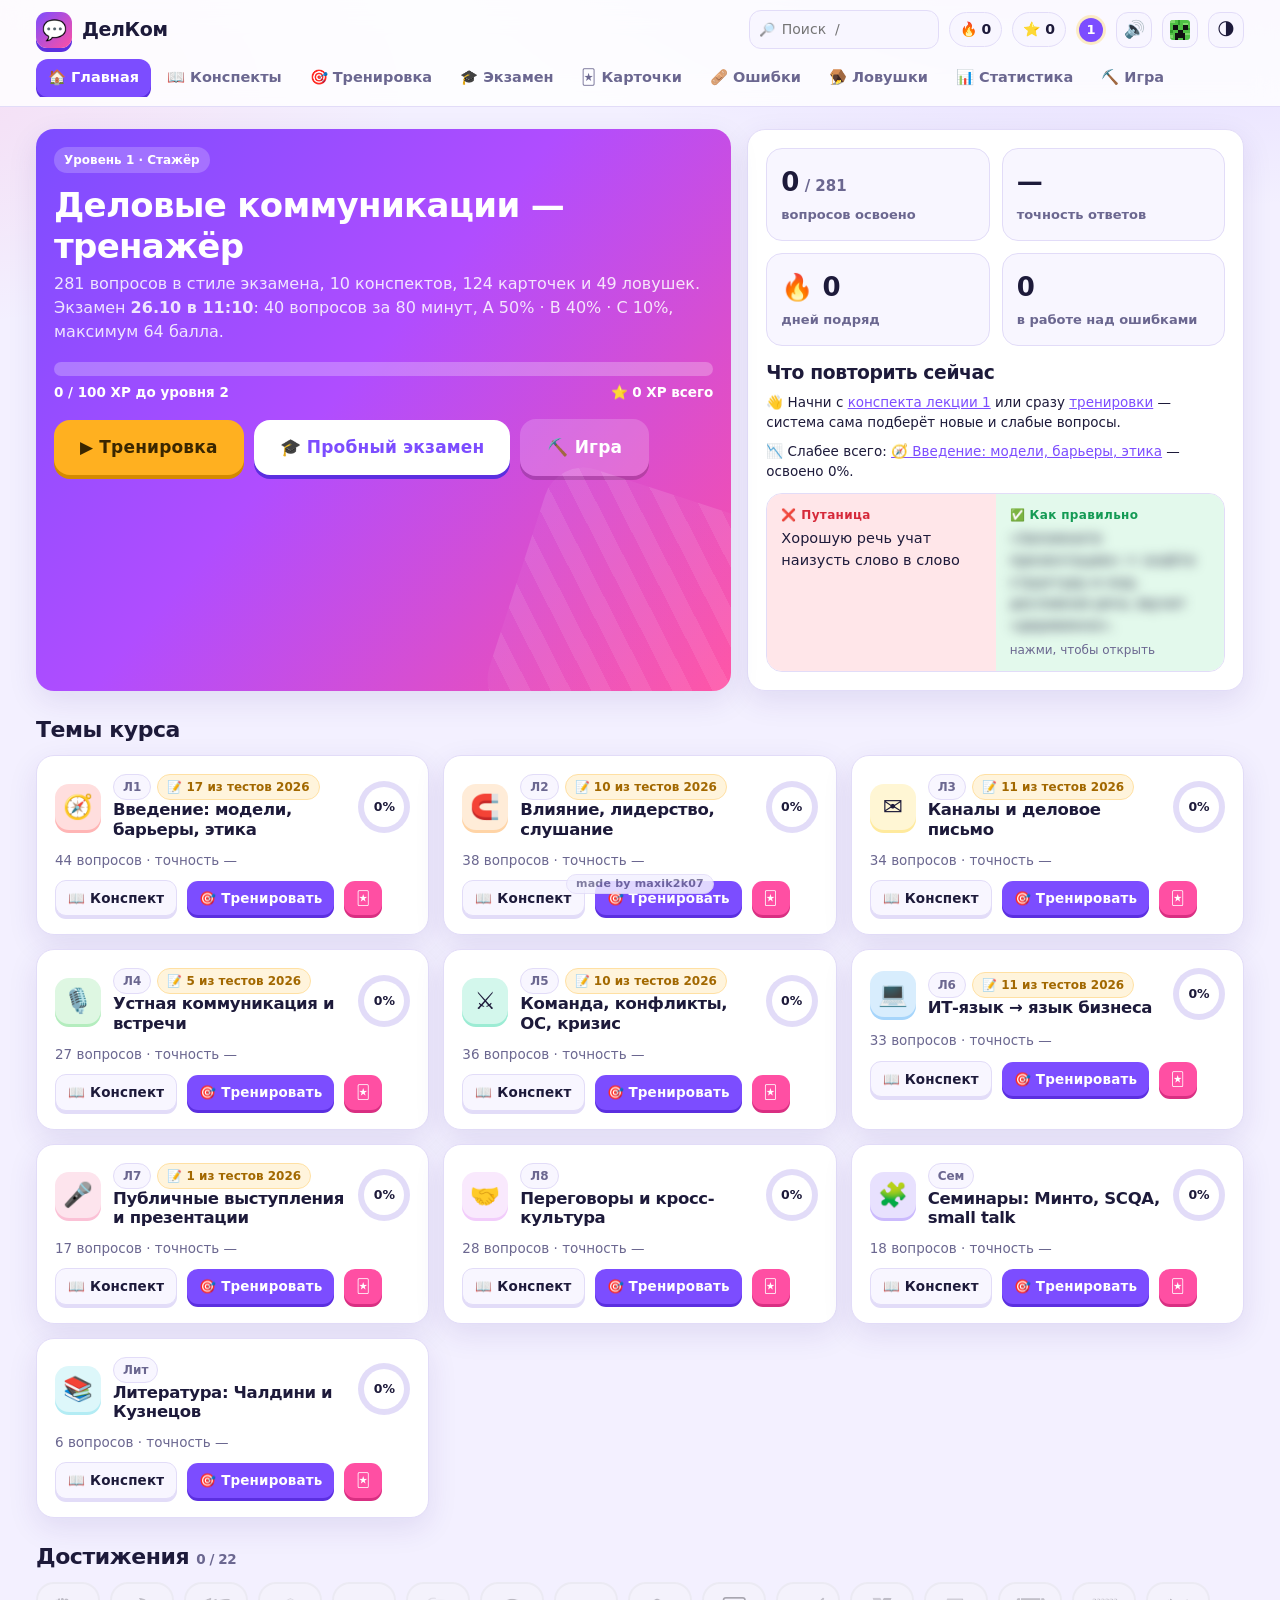
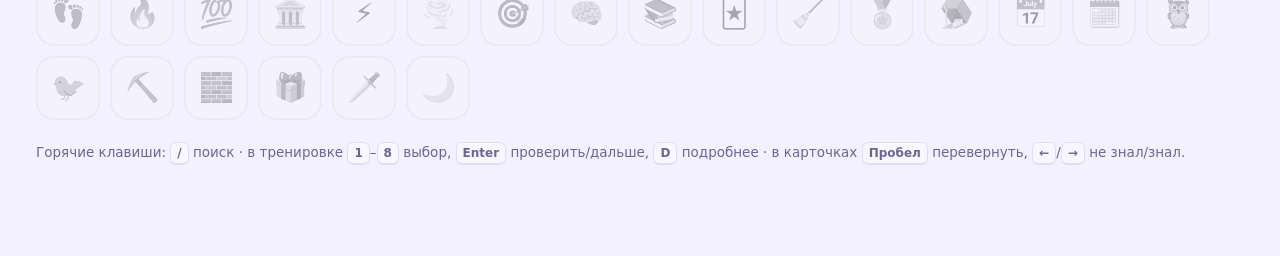
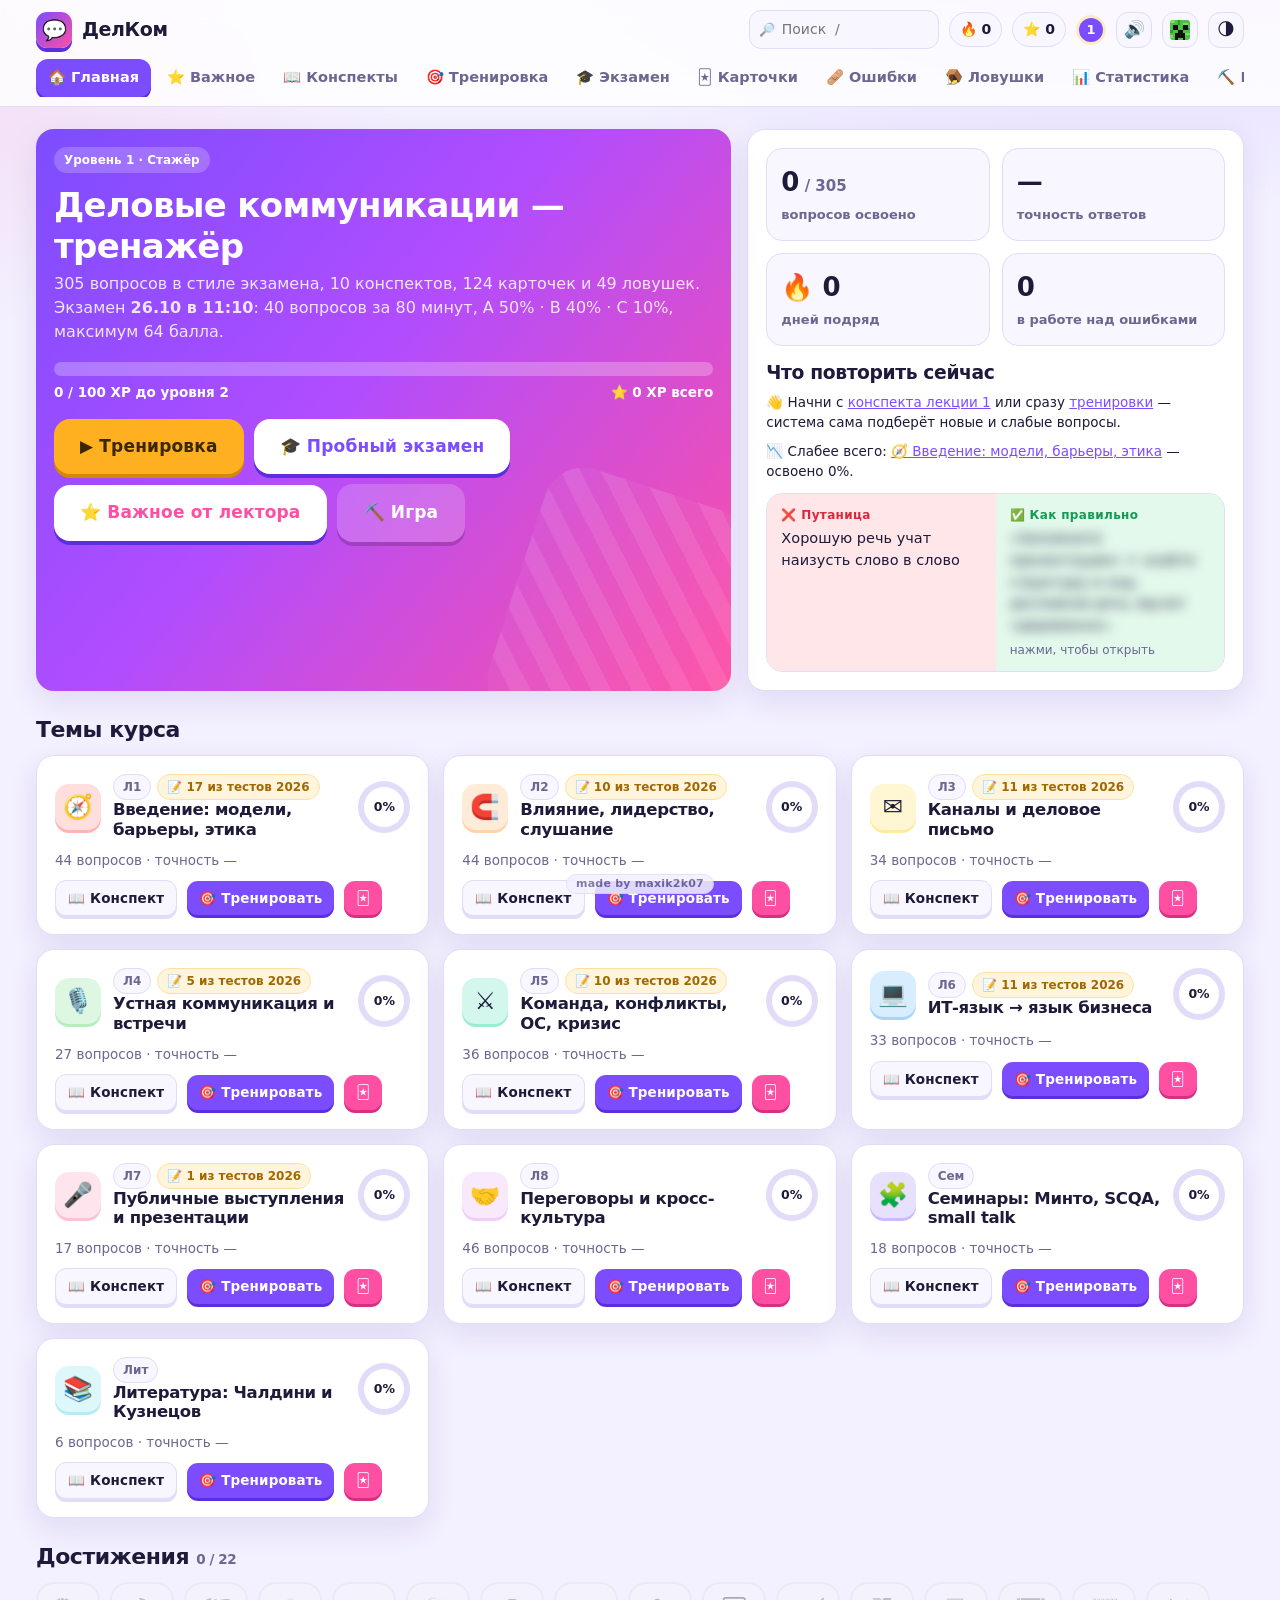
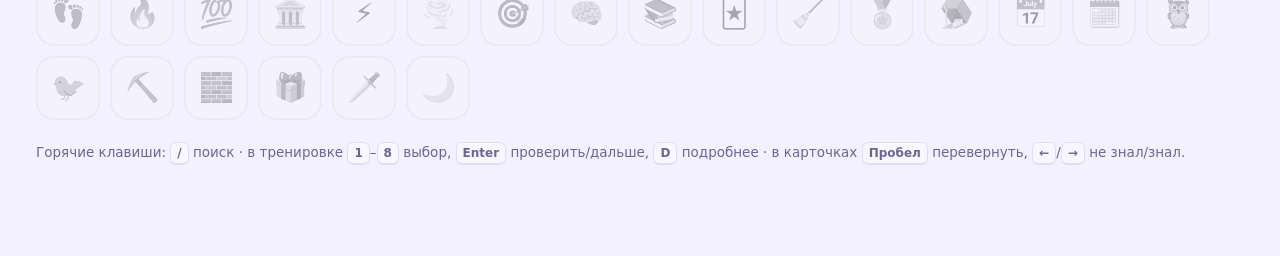
